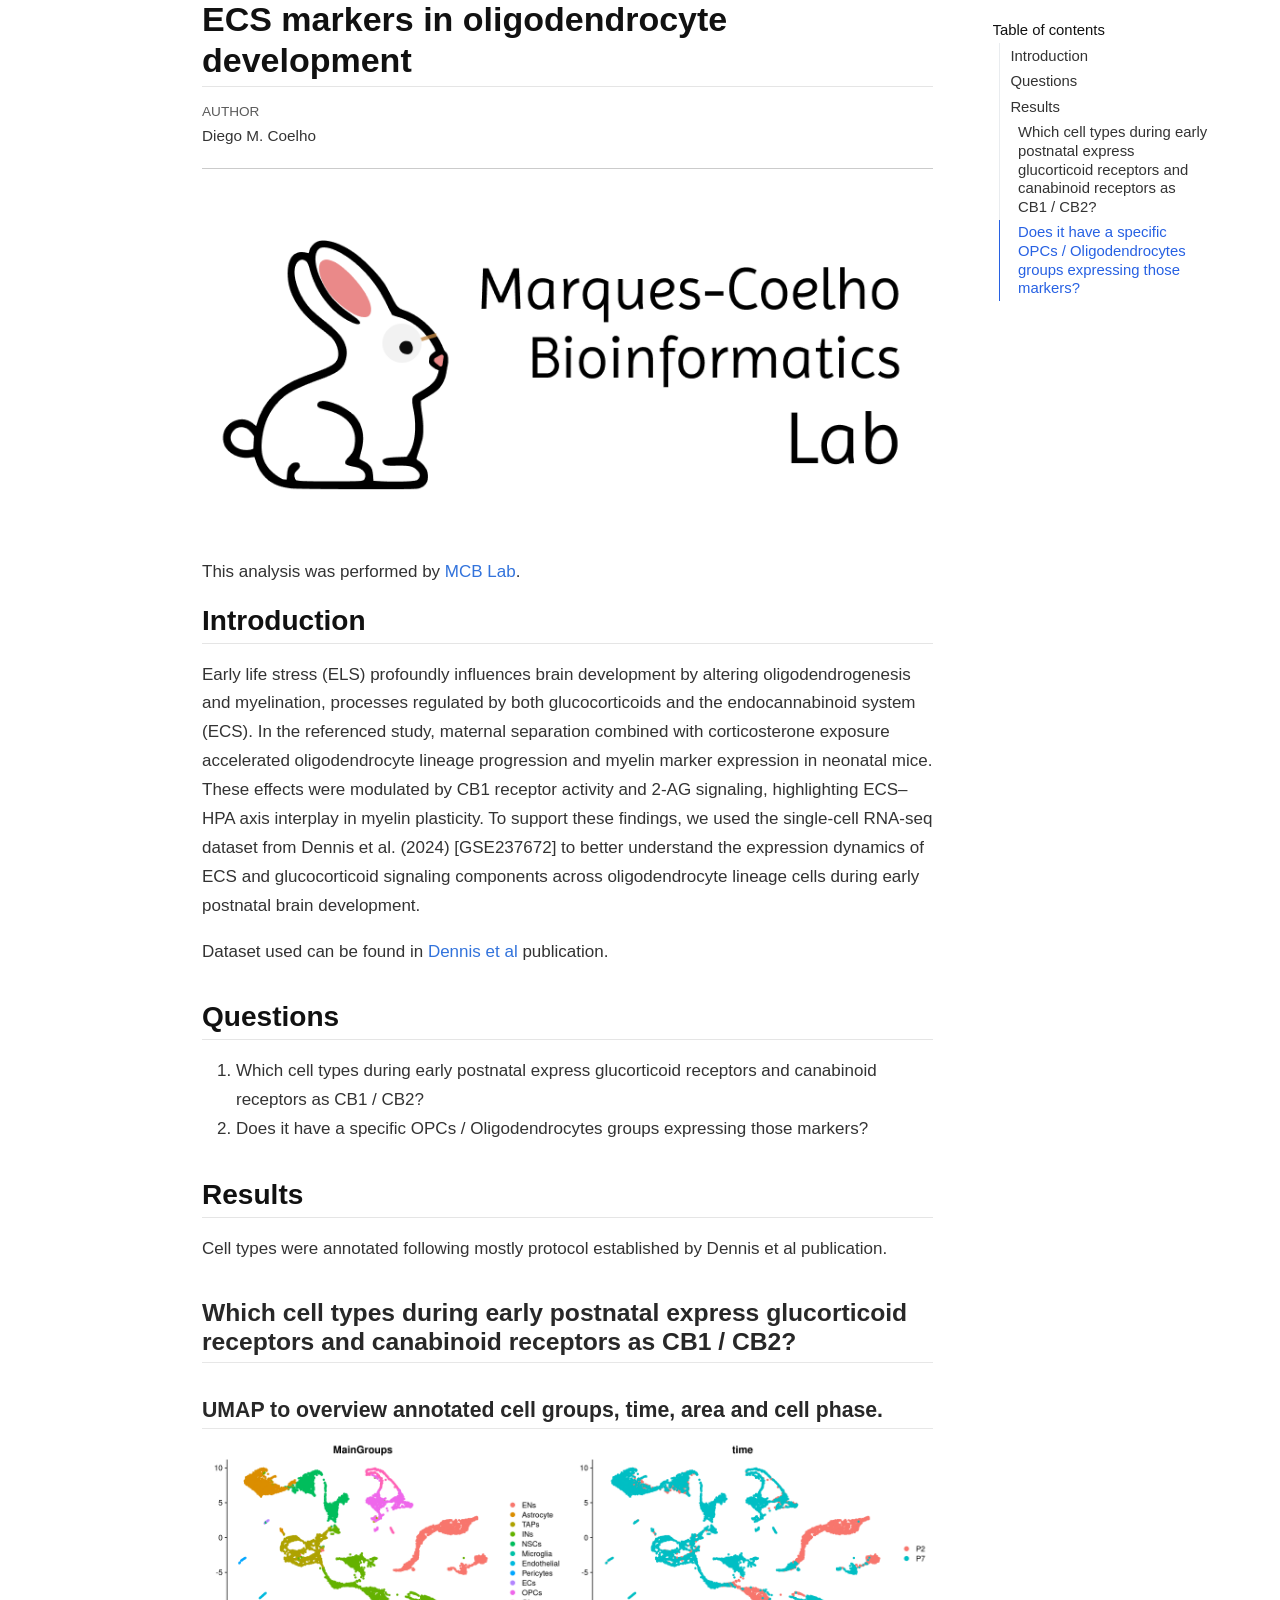
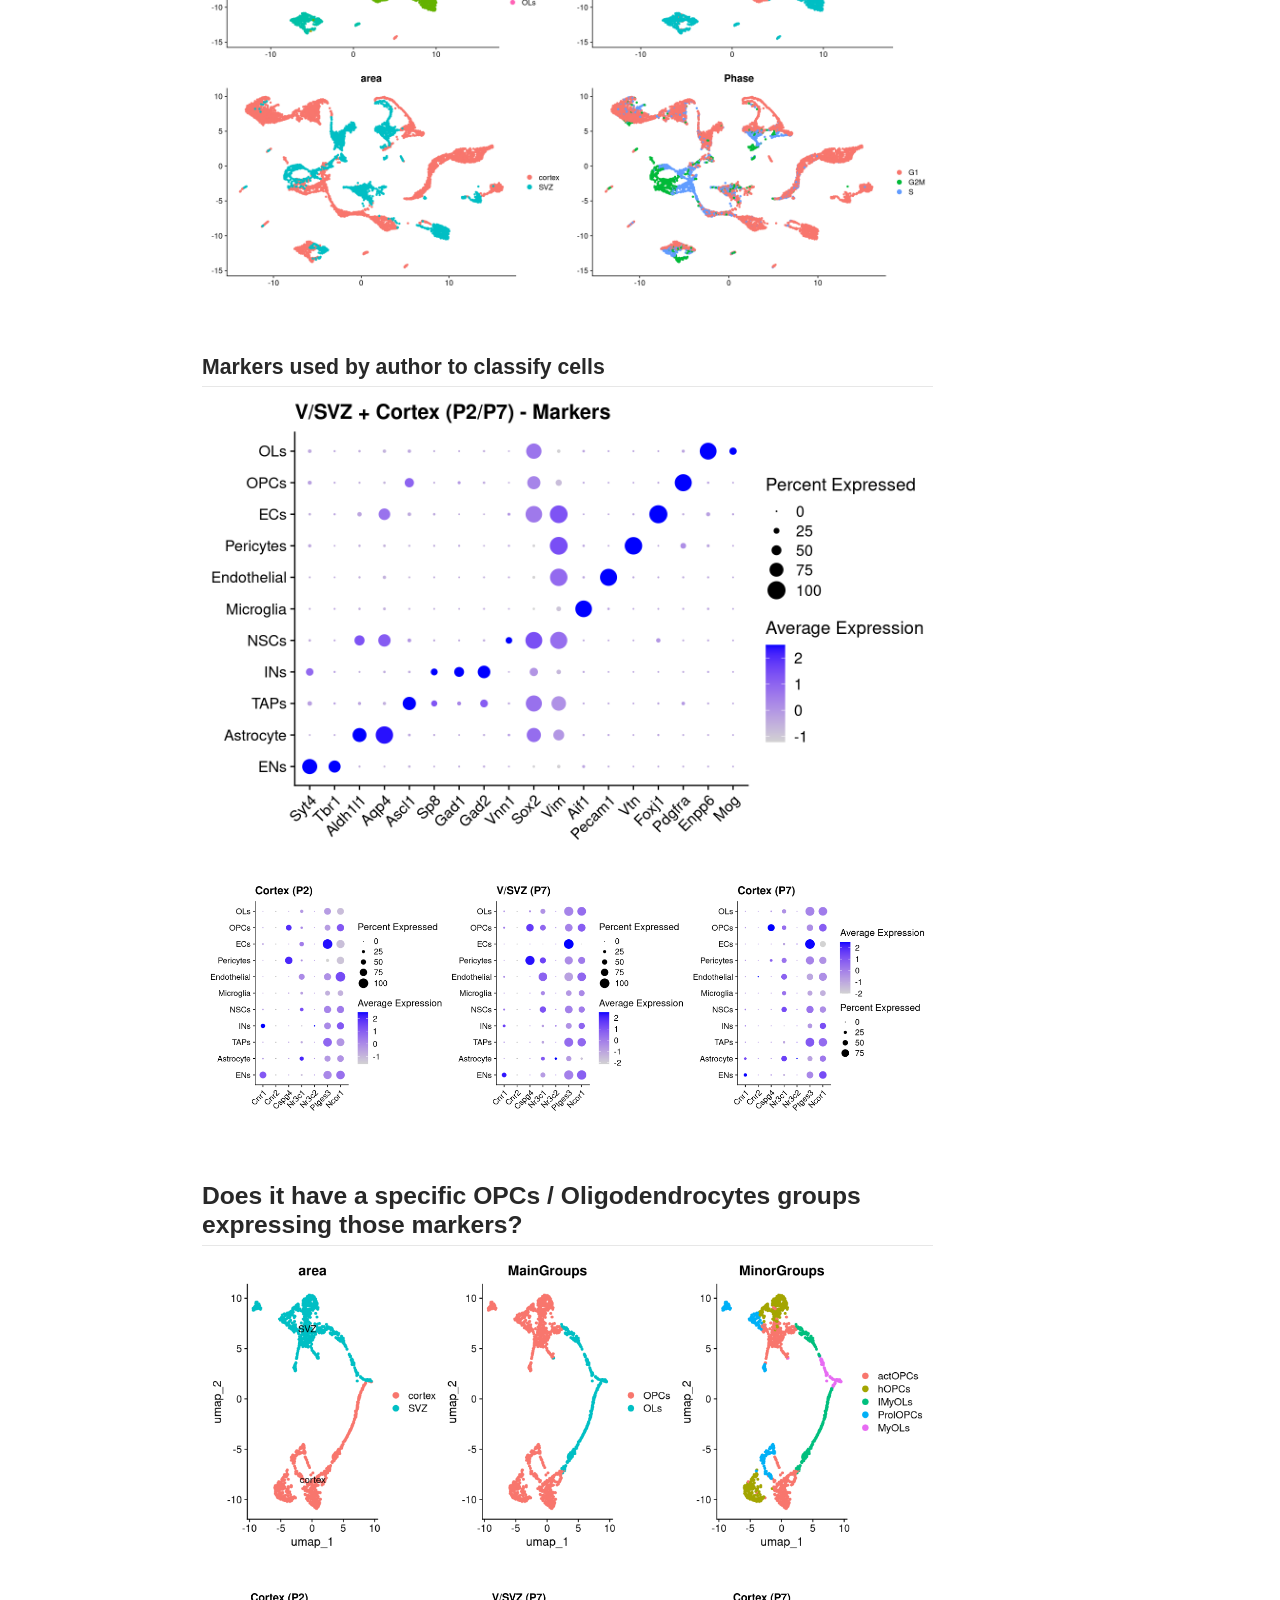
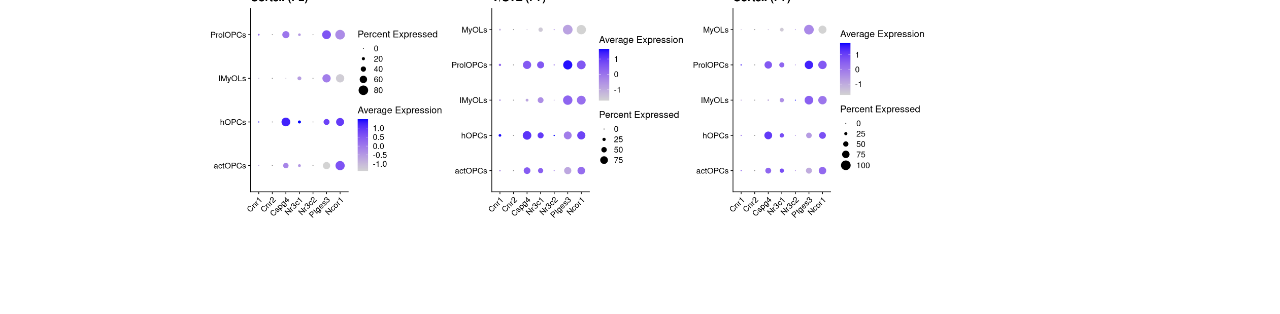
==== report.html @ c23812f8 "feat: add report to html and website" ====
<!DOCTYPE html>
<html xmlns="http://www.w3.org/1999/xhtml" lang="en" xml:lang="en"><head>

<meta charset="utf-8">
<meta name="generator" content="quarto-1.4.550">

<meta name="viewport" content="width=device-width, initial-scale=1.0, user-scalable=yes">

<meta name="author" content="Diego M. Coelho">

<title>ECS markers in oligodendrocyte development</title>
<style>
code{white-space: pre-wrap;}
span.smallcaps{font-variant: small-caps;}
div.columns{display: flex; gap: min(4vw, 1.5em);}
div.column{flex: auto; overflow-x: auto;}
div.hanging-indent{margin-left: 1.5em; text-indent: -1.5em;}
ul.task-list{list-style: none;}
ul.task-list li input[type="checkbox"] {
width: 0.8em;
margin: 0 0.8em 0.2em -1em;  vertical-align: middle;
}
</style>


<script>/*!
 * clipboard.js v2.0.11
 * https://clipboardjs.com/
 *
 * Licensed MIT © Zeno Rocha
 */
!function(t,e){"object"==typeof exports&&"object"==typeof module?module.exports=e():"function"==typeof define&&define.amd?define([],e):"object"==typeof exports?exports.ClipboardJS=e():t.ClipboardJS=e()}(this,function(){return n={686:function(t,e,n){"use strict";n.d(e,{default:function(){return b}});var e=n(279),i=n.n(e),e=n(370),u=n.n(e),e=n(817),r=n.n(e);function c(t){try{return document.execCommand(t)}catch(t){return}}var a=function(t){t=r()(t);return c("cut"),t};function o(t,e){var n,o,t=(n=t,o="rtl"===document.documentElement.getAttribute("dir"),(t=document.createElement("textarea")).style.fontSize="12pt",t.style.border="0",t.style.padding="0",t.style.margin="0",t.style.position="absolute",t.style[o?"right":"left"]="-9999px",o=window.pageYOffset||document.documentElement.scrollTop,t.style.top="".concat(o,"px"),t.setAttribute("readonly",""),t.value=n,t);return e.container.appendChild(t),e=r()(t),c("copy"),t.remove(),e}var f=function(t){var e=1<arguments.length&&void 0!==arguments[1]?arguments[1]:{container:document.body},n="";return"string"==typeof t?n=o(t,e):t instanceof HTMLInputElement&&!["text","search","url","tel","password"].includes(null==t?void 0:t.type)?n=o(t.value,e):(n=r()(t),c("copy")),n};function l(t){return(l="function"==typeof Symbol&&"symbol"==typeof Symbol.iterator?function(t){return typeof t}:function(t){return t&&"function"==typeof Symbol&&t.constructor===Symbol&&t!==Symbol.prototype?"symbol":typeof t})(t)}var s=function(){var t=0<arguments.length&&void 0!==arguments[0]?arguments[0]:{},e=t.action,n=void 0===e?"copy":e,o=t.container,e=t.target,t=t.text;if("copy"!==n&&"cut"!==n)throw new Error('Invalid "action" value, use either "copy" or "cut"');if(void 0!==e){if(!e||"object"!==l(e)||1!==e.nodeType)throw new Error('Invalid "target" value, use a valid Element');if("copy"===n&&e.hasAttribute("disabled"))throw new Error('Invalid "target" attribute. Please use "readonly" instead of "disabled" attribute');if("cut"===n&&(e.hasAttribute("readonly")||e.hasAttribute("disabled")))throw new Error('Invalid "target" attribute. You can\'t cut text from elements with "readonly" or "disabled" attributes')}return t?f(t,{container:o}):e?"cut"===n?a(e):f(e,{container:o}):void 0};function p(t){return(p="function"==typeof Symbol&&"symbol"==typeof Symbol.iterator?function(t){return typeof t}:function(t){return t&&"function"==typeof Symbol&&t.constructor===Symbol&&t!==Symbol.prototype?"symbol":typeof t})(t)}function d(t,e){for(var n=0;n<e.length;n++){var o=e[n];o.enumerable=o.enumerable||!1,o.configurable=!0,"value"in o&&(o.writable=!0),Object.defineProperty(t,o.key,o)}}function y(t,e){return(y=Object.setPrototypeOf||function(t,e){return t.__proto__=e,t})(t,e)}function h(n){var o=function(){if("undefined"==typeof Reflect||!Reflect.construct)return!1;if(Reflect.construct.sham)return!1;if("function"==typeof Proxy)return!0;try{return Date.prototype.toString.call(Reflect.construct(Date,[],function(){})),!0}catch(t){return!1}}();return function(){var t,e=v(n);return t=o?(t=v(this).constructor,Reflect.construct(e,arguments,t)):e.apply(this,arguments),e=this,!(t=t)||"object"!==p(t)&&"function"!=typeof t?function(t){if(void 0!==t)return t;throw new ReferenceError("this hasn't been initialised - super() hasn't been called")}(e):t}}function v(t){return(v=Object.setPrototypeOf?Object.getPrototypeOf:function(t){return t.__proto__||Object.getPrototypeOf(t)})(t)}function m(t,e){t="data-clipboard-".concat(t);if(e.hasAttribute(t))return e.getAttribute(t)}var b=function(){!function(t,e){if("function"!=typeof e&&null!==e)throw new TypeError("Super expression must either be null or a function");t.prototype=Object.create(e&&e.prototype,{constructor:{value:t,writable:!0,configurable:!0}}),e&&y(t,e)}(r,i());var t,e,n,o=h(r);function r(t,e){var n;return function(t){if(!(t instanceof r))throw new TypeError("Cannot call a class as a function")}(this),(n=o.call(this)).resolveOptions(e),n.listenClick(t),n}return t=r,n=[{key:"copy",value:function(t){var e=1<arguments.length&&void 0!==arguments[1]?arguments[1]:{container:document.body};return f(t,e)}},{key:"cut",value:function(t){return a(t)}},{key:"isSupported",value:function(){var t=0<arguments.length&&void 0!==arguments[0]?arguments[0]:["copy","cut"],t="string"==typeof t?[t]:t,e=!!document.queryCommandSupported;return t.forEach(function(t){e=e&&!!document.queryCommandSupported(t)}),e}}],(e=[{key:"resolveOptions",value:function(){var t=0<arguments.length&&void 0!==arguments[0]?arguments[0]:{};this.action="function"==typeof t.action?t.action:this.defaultAction,this.target="function"==typeof t.target?t.target:this.defaultTarget,this.text="function"==typeof t.text?t.text:this.defaultText,this.container="object"===p(t.container)?t.container:document.body}},{key:"listenClick",value:function(t){var e=this;this.listener=u()(t,"click",function(t){return e.onClick(t)})}},{key:"onClick",value:function(t){var e=t.delegateTarget||t.currentTarget,n=this.action(e)||"copy",t=s({action:n,container:this.container,target:this.target(e),text:this.text(e)});this.emit(t?"success":"error",{action:n,text:t,trigger:e,clearSelection:function(){e&&e.focus(),window.getSelection().removeAllRanges()}})}},{key:"defaultAction",value:function(t){return m("action",t)}},{key:"defaultTarget",value:function(t){t=m("target",t);if(t)return document.querySelector(t)}},{key:"defaultText",value:function(t){return m("text",t)}},{key:"destroy",value:function(){this.listener.destroy()}}])&&d(t.prototype,e),n&&d(t,n),r}()},828:function(t){var e;"undefined"==typeof Element||Element.prototype.matches||((e=Element.prototype).matches=e.matchesSelector||e.mozMatchesSelector||e.msMatchesSelector||e.oMatchesSelector||e.webkitMatchesSelector),t.exports=function(t,e){for(;t&&9!==t.nodeType;){if("function"==typeof t.matches&&t.matches(e))return t;t=t.parentNode}}},438:function(t,e,n){var u=n(828);function i(t,e,n,o,r){var i=function(e,n,t,o){return function(t){t.delegateTarget=u(t.target,n),t.delegateTarget&&o.call(e,t)}}.apply(this,arguments);return t.addEventListener(n,i,r),{destroy:function(){t.removeEventListener(n,i,r)}}}t.exports=function(t,e,n,o,r){return"function"==typeof t.addEventListener?i.apply(null,arguments):"function"==typeof n?i.bind(null,document).apply(null,arguments):("string"==typeof t&&(t=document.querySelectorAll(t)),Array.prototype.map.call(t,function(t){return i(t,e,n,o,r)}))}},879:function(t,n){n.node=function(t){return void 0!==t&&t instanceof HTMLElement&&1===t.nodeType},n.nodeList=function(t){var e=Object.prototype.toString.call(t);return void 0!==t&&("[object NodeList]"===e||"[object HTMLCollection]"===e)&&"length"in t&&(0===t.length||n.node(t[0]))},n.string=function(t){return"string"==typeof t||t instanceof String},n.fn=function(t){return"[object Function]"===Object.prototype.toString.call(t)}},370:function(t,e,n){var f=n(879),l=n(438);t.exports=function(t,e,n){if(!t&&!e&&!n)throw new Error("Missing required arguments");if(!f.string(e))throw new TypeError("Second argument must be a String");if(!f.fn(n))throw new TypeError("Third argument must be a Function");if(f.node(t))return c=e,a=n,(u=t).addEventListener(c,a),{destroy:function(){u.removeEventListener(c,a)}};if(f.nodeList(t))return o=t,r=e,i=n,Array.prototype.forEach.call(o,function(t){t.addEventListener(r,i)}),{destroy:function(){Array.prototype.forEach.call(o,function(t){t.removeEventListener(r,i)})}};if(f.string(t))return t=t,e=e,n=n,l(document.body,t,e,n);throw new TypeError("First argument must be a String, HTMLElement, HTMLCollection, or NodeList");var o,r,i,u,c,a}},817:function(t){t.exports=function(t){var e,n="SELECT"===t.nodeName?(t.focus(),t.value):"INPUT"===t.nodeName||"TEXTAREA"===t.nodeName?((e=t.hasAttribute("readonly"))||t.setAttribute("readonly",""),t.select(),t.setSelectionRange(0,t.value.length),e||t.removeAttribute("readonly"),t.value):(t.hasAttribute("contenteditable")&&t.focus(),n=window.getSelection(),(e=document.createRange()).selectNodeContents(t),n.removeAllRanges(),n.addRange(e),n.toString());return n}},279:function(t){function e(){}e.prototype={on:function(t,e,n){var o=this.e||(this.e={});return(o[t]||(o[t]=[])).push({fn:e,ctx:n}),this},once:function(t,e,n){var o=this;function r(){o.off(t,r),e.apply(n,arguments)}return r._=e,this.on(t,r,n)},emit:function(t){for(var e=[].slice.call(arguments,1),n=((this.e||(this.e={}))[t]||[]).slice(),o=0,r=n.length;o<r;o++)n[o].fn.apply(n[o].ctx,e);return this},off:function(t,e){var n=this.e||(this.e={}),o=n[t],r=[];if(o&&e)for(var i=0,u=o.length;i<u;i++)o[i].fn!==e&&o[i].fn._!==e&&r.push(o[i]);return r.length?n[t]=r:delete n[t],this}},t.exports=e,t.exports.TinyEmitter=e}},r={},o.n=function(t){var e=t&&t.__esModule?function(){return t.default}:function(){return t};return o.d(e,{a:e}),e},o.d=function(t,e){for(var n in e)o.o(e,n)&&!o.o(t,n)&&Object.defineProperty(t,n,{enumerable:!0,get:e[n]})},o.o=function(t,e){return Object.prototype.hasOwnProperty.call(t,e)},o(686).default;function o(t){if(r[t])return r[t].exports;var e=r[t]={exports:{}};return n[t](e,e.exports,o),e.exports}var n,r});</script>
<script>const sectionChanged = new CustomEvent("quarto-sectionChanged", {
  detail: {},
  bubbles: true,
  cancelable: false,
  composed: false,
});

const layoutMarginEls = () => {
  // Find any conflicting margin elements and add margins to the
  // top to prevent overlap
  const marginChildren = window.document.querySelectorAll(
    ".column-margin.column-container > *, .margin-caption, .aside"
  );

  let lastBottom = 0;
  for (const marginChild of marginChildren) {
    if (marginChild.offsetParent !== null) {
      // clear the top margin so we recompute it
      marginChild.style.marginTop = null;
      const top = marginChild.getBoundingClientRect().top + window.scrollY;
      if (top < lastBottom) {
        const marginChildStyle = window.getComputedStyle(marginChild);
        const marginBottom = parseFloat(marginChildStyle["marginBottom"]);
        const margin = lastBottom - top + marginBottom;
        marginChild.style.marginTop = `${margin}px`;
      }
      const styles = window.getComputedStyle(marginChild);
      const marginTop = parseFloat(styles["marginTop"]);
      lastBottom = top + marginChild.getBoundingClientRect().height + marginTop;
    }
  }
};

window.document.addEventListener("DOMContentLoaded", function (_event) {
  // Recompute the position of margin elements anytime the body size changes
  if (window.ResizeObserver) {
    const resizeObserver = new window.ResizeObserver(
      throttle(() => {
        layoutMarginEls();
        if (
          window.document.body.getBoundingClientRect().width < 990 &&
          isReaderMode()
        ) {
          quartoToggleReader();
        }
      }, 50)
    );
    resizeObserver.observe(window.document.body);
  }

  const tocEl = window.document.querySelector('nav.toc-active[role="doc-toc"]');
  const sidebarEl = window.document.getElementById("quarto-sidebar");
  const leftTocEl = window.document.getElementById("quarto-sidebar-toc-left");
  const marginSidebarEl = window.document.getElementById(
    "quarto-margin-sidebar"
  );
  // function to determine whether the element has a previous sibling that is active
  const prevSiblingIsActiveLink = (el) => {
    const sibling = el.previousElementSibling;
    if (sibling && sibling.tagName === "A") {
      return sibling.classList.contains("active");
    } else {
      return false;
    }
  };

  // fire slideEnter for bootstrap tab activations (for htmlwidget resize behavior)
  function fireSlideEnter(e) {
    const event = window.document.createEvent("Event");
    event.initEvent("slideenter", true, true);
    window.document.dispatchEvent(event);
  }
  const tabs = window.document.querySelectorAll('a[data-bs-toggle="tab"]');
  tabs.forEach((tab) => {
    tab.addEventListener("shown.bs.tab", fireSlideEnter);
  });

  // fire slideEnter for tabby tab activations (for htmlwidget resize behavior)
  document.addEventListener("tabby", fireSlideEnter, false);

  // Track scrolling and mark TOC links as active
  // get table of contents and sidebar (bail if we don't have at least one)
  const tocLinks = tocEl
    ? [...tocEl.querySelectorAll("a[data-scroll-target]")]
    : [];
  const makeActive = (link) => tocLinks[link].classList.add("active");
  const removeActive = (link) => tocLinks[link].classList.remove("active");
  const removeAllActive = () =>
    [...Array(tocLinks.length).keys()].forEach((link) => removeActive(link));

  // activate the anchor for a section associated with this TOC entry
  tocLinks.forEach((link) => {
    link.addEventListener("click", () => {
      if (link.href.indexOf("#") !== -1) {
        const anchor = link.href.split("#")[1];
        const heading = window.document.querySelector(
          `[data-anchor-id=${anchor}]`
        );
        if (heading) {
          // Add the class
          heading.classList.add("reveal-anchorjs-link");

          // function to show the anchor
          const handleMouseout = () => {
            heading.classList.remove("reveal-anchorjs-link");
            heading.removeEventListener("mouseout", handleMouseout);
          };

          // add a function to clear the anchor when the user mouses out of it
          heading.addEventListener("mouseout", handleMouseout);
        }
      }
    });
  });

  const sections = tocLinks.map((link) => {
    const target = link.getAttribute("data-scroll-target");
    if (target.startsWith("#")) {
      return window.document.getElementById(decodeURI(`${target.slice(1)}`));
    } else {
      return window.document.querySelector(decodeURI(`${target}`));
    }
  });

  const sectionMargin = 200;
  let currentActive = 0;
  // track whether we've initialized state the first time
  let init = false;

  const updateActiveLink = () => {
    // The index from bottom to top (e.g. reversed list)
    let sectionIndex = -1;
    if (
      window.innerHeight + window.pageYOffset >=
      window.document.body.offsetHeight
    ) {
      sectionIndex = 0;
    } else {
      sectionIndex = [...sections].reverse().findIndex((section) => {
        if (section) {
          return window.pageYOffset >= section.offsetTop - sectionMargin;
        } else {
          return false;
        }
      });
    }
    if (sectionIndex > -1) {
      const current = sections.length - sectionIndex - 1;
      if (current !== currentActive) {
        removeAllActive();
        currentActive = current;
        makeActive(current);
        if (init) {
          window.dispatchEvent(sectionChanged);
        }
        init = true;
      }
    }
  };

  const inHiddenRegion = (top, bottom, hiddenRegions) => {
    for (const region of hiddenRegions) {
      if (top <= region.bottom && bottom >= region.top) {
        return true;
      }
    }
    return false;
  };

  const categorySelector = "header.quarto-title-block .quarto-category";
  const activateCategories = (href) => {
    // Find any categories
    // Surround them with a link pointing back to:
    // #category=Authoring
    try {
      const categoryEls = window.document.querySelectorAll(categorySelector);
      for (const categoryEl of categoryEls) {
        const categoryText = categoryEl.textContent;
        if (categoryText) {
          const link = `${href}#category=${encodeURIComponent(categoryText)}`;
          const linkEl = window.document.createElement("a");
          linkEl.setAttribute("href", link);
          for (const child of categoryEl.childNodes) {
            linkEl.append(child);
          }
          categoryEl.appendChild(linkEl);
        }
      }
    } catch {
      // Ignore errors
    }
  };
  function hasTitleCategories() {
    return window.document.querySelector(categorySelector) !== null;
  }

  function offsetRelativeUrl(url) {
    const offset = getMeta("quarto:offset");
    return offset ? offset + url : url;
  }

  function offsetAbsoluteUrl(url) {
    const offset = getMeta("quarto:offset");
    const baseUrl = new URL(offset, window.location);

    const projRelativeUrl = url.replace(baseUrl, "");
    if (projRelativeUrl.startsWith("/")) {
      return projRelativeUrl;
    } else {
      return "/" + projRelativeUrl;
    }
  }

  // read a meta tag value
  function getMeta(metaName) {
    const metas = window.document.getElementsByTagName("meta");
    for (let i = 0; i < metas.length; i++) {
      if (metas[i].getAttribute("name") === metaName) {
        return metas[i].getAttribute("content");
      }
    }
    return "";
  }

  async function findAndActivateCategories() {
    const currentPagePath = offsetAbsoluteUrl(window.location.href);
    const response = await fetch(offsetRelativeUrl("listings.json"));
    if (response.status == 200) {
      return response.json().then(function (listingPaths) {
        const listingHrefs = [];
        for (const listingPath of listingPaths) {
          const pathWithoutLeadingSlash = listingPath.listing.substring(1);
          for (const item of listingPath.items) {
            if (
              item === currentPagePath ||
              item === currentPagePath + "index.html"
            ) {
              // Resolve this path against the offset to be sure
              // we already are using the correct path to the listing
              // (this adjusts the listing urls to be rooted against
              // whatever root the page is actually running against)
              const relative = offsetRelativeUrl(pathWithoutLeadingSlash);
              const baseUrl = window.location;
              const resolvedPath = new URL(relative, baseUrl);
              listingHrefs.push(resolvedPath.pathname);
              break;
            }
          }
        }

        // Look up the tree for a nearby linting and use that if we find one
        const nearestListing = findNearestParentListing(
          offsetAbsoluteUrl(window.location.pathname),
          listingHrefs
        );
        if (nearestListing) {
          activateCategories(nearestListing);
        } else {
          // See if the referrer is a listing page for this item
          const referredRelativePath = offsetAbsoluteUrl(document.referrer);
          const referrerListing = listingHrefs.find((listingHref) => {
            const isListingReferrer =
              listingHref === referredRelativePath ||
              listingHref === referredRelativePath + "index.html";
            return isListingReferrer;
          });

          if (referrerListing) {
            // Try to use the referrer if possible
            activateCategories(referrerListing);
          } else if (listingHrefs.length > 0) {
            // Otherwise, just fall back to the first listing
            activateCategories(listingHrefs[0]);
          }
        }
      });
    }
  }
  if (hasTitleCategories()) {
    findAndActivateCategories();
  }

  const findNearestParentListing = (href, listingHrefs) => {
    if (!href || !listingHrefs) {
      return undefined;
    }
    // Look up the tree for a nearby linting and use that if we find one
    const relativeParts = href.substring(1).split("/");
    while (relativeParts.length > 0) {
      const path = relativeParts.join("/");
      for (const listingHref of listingHrefs) {
        if (listingHref.startsWith(path)) {
          return listingHref;
        }
      }
      relativeParts.pop();
    }

    return undefined;
  };

  const manageSidebarVisiblity = (el, placeholderDescriptor) => {
    let isVisible = true;
    let elRect;

    return (hiddenRegions) => {
      if (el === null) {
        return;
      }

      // Find the last element of the TOC
      const lastChildEl = el.lastElementChild;

      if (lastChildEl) {
        // Converts the sidebar to a menu
        const convertToMenu = () => {
          for (const child of el.children) {
            child.style.opacity = 0;
            child.style.overflow = "hidden";
          }

          nexttick(() => {
            const toggleContainer = window.document.createElement("div");
            toggleContainer.style.width = "100%";
            toggleContainer.classList.add("zindex-over-content");
            toggleContainer.classList.add("quarto-sidebar-toggle");
            toggleContainer.classList.add("headroom-target"); // Marks this to be managed by headeroom
            toggleContainer.id = placeholderDescriptor.id;
            toggleContainer.style.position = "fixed";

            const toggleIcon = window.document.createElement("i");
            toggleIcon.classList.add("quarto-sidebar-toggle-icon");
            toggleIcon.classList.add("bi");
            toggleIcon.classList.add("bi-caret-down-fill");

            const toggleTitle = window.document.createElement("div");
            const titleEl = window.document.body.querySelector(
              placeholderDescriptor.titleSelector
            );
            if (titleEl) {
              toggleTitle.append(
                titleEl.textContent || titleEl.innerText,
                toggleIcon
              );
            }
            toggleTitle.classList.add("zindex-over-content");
            toggleTitle.classList.add("quarto-sidebar-toggle-title");
            toggleContainer.append(toggleTitle);

            const toggleContents = window.document.createElement("div");
            toggleContents.classList = el.classList;
            toggleContents.classList.add("zindex-over-content");
            toggleContents.classList.add("quarto-sidebar-toggle-contents");
            for (const child of el.children) {
              if (child.id === "toc-title") {
                continue;
              }

              const clone = child.cloneNode(true);
              clone.style.opacity = 1;
              clone.style.display = null;
              toggleContents.append(clone);
            }
            toggleContents.style.height = "0px";
            const positionToggle = () => {
              // position the element (top left of parent, same width as parent)
              if (!elRect) {
                elRect = el.getBoundingClientRect();
              }
              toggleContainer.style.left = `${elRect.left}px`;
              toggleContainer.style.top = `${elRect.top}px`;
              toggleContainer.style.width = `${elRect.width}px`;
            };
            positionToggle();

            toggleContainer.append(toggleContents);
            el.parentElement.prepend(toggleContainer);

            // Process clicks
            let tocShowing = false;
            // Allow the caller to control whether this is dismissed
            // when it is clicked (e.g. sidebar navigation supports
            // opening and closing the nav tree, so don't dismiss on click)
            const clickEl = placeholderDescriptor.dismissOnClick
              ? toggleContainer
              : toggleTitle;

            const closeToggle = () => {
              if (tocShowing) {
                toggleContainer.classList.remove("expanded");
                toggleContents.style.height = "0px";
                tocShowing = false;
              }
            };

            // Get rid of any expanded toggle if the user scrolls
            window.document.addEventListener(
              "scroll",
              throttle(() => {
                closeToggle();
              }, 50)
            );

            // Handle positioning of the toggle
            window.addEventListener(
              "resize",
              throttle(() => {
                elRect = undefined;
                positionToggle();
              }, 50)
            );

            window.addEventListener("quarto-hrChanged", () => {
              elRect = undefined;
            });

            // Process the click
            clickEl.onclick = () => {
              if (!tocShowing) {
                toggleContainer.classList.add("expanded");
                toggleContents.style.height = null;
                tocShowing = true;
              } else {
                closeToggle();
              }
            };
          });
        };

        // Converts a sidebar from a menu back to a sidebar
        const convertToSidebar = () => {
          for (const child of el.children) {
            child.style.opacity = 1;
            child.style.overflow = null;
          }

          const placeholderEl = window.document.getElementById(
            placeholderDescriptor.id
          );
          if (placeholderEl) {
            placeholderEl.remove();
          }

          el.classList.remove("rollup");
        };

        if (isReaderMode()) {
          convertToMenu();
          isVisible = false;
        } else {
          // Find the top and bottom o the element that is being managed
          const elTop = el.offsetTop;
          const elBottom =
            elTop + lastChildEl.offsetTop + lastChildEl.offsetHeight;

          if (!isVisible) {
            // If the element is current not visible reveal if there are
            // no conflicts with overlay regions
            if (!inHiddenRegion(elTop, elBottom, hiddenRegions)) {
              convertToSidebar();
              isVisible = true;
            }
          } else {
            // If the element is visible, hide it if it conflicts with overlay regions
            // and insert a placeholder toggle (or if we're in reader mode)
            if (inHiddenRegion(elTop, elBottom, hiddenRegions)) {
              convertToMenu();
              isVisible = false;
            }
          }
        }
      }
    };
  };

  const tabEls = document.querySelectorAll('a[data-bs-toggle="tab"]');
  for (const tabEl of tabEls) {
    const id = tabEl.getAttribute("data-bs-target");
    if (id) {
      const columnEl = document.querySelector(
        `${id} .column-margin, .tabset-margin-content`
      );
      if (columnEl)
        tabEl.addEventListener("shown.bs.tab", function (event) {
          const el = event.srcElement;
          if (el) {
            const visibleCls = `${el.id}-margin-content`;
            // walk up until we find a parent tabset
            let panelTabsetEl = el.parentElement;
            while (panelTabsetEl) {
              if (panelTabsetEl.classList.contains("panel-tabset")) {
                break;
              }
              panelTabsetEl = panelTabsetEl.parentElement;
            }

            if (panelTabsetEl) {
              const prevSib = panelTabsetEl.previousElementSibling;
              if (
                prevSib &&
                prevSib.classList.contains("tabset-margin-container")
              ) {
                const childNodes = prevSib.querySelectorAll(
                  ".tabset-margin-content"
                );
                for (const childEl of childNodes) {
                  if (childEl.classList.contains(visibleCls)) {
                    childEl.classList.remove("collapse");
                  } else {
                    childEl.classList.add("collapse");
                  }
                }
              }
            }
          }

          layoutMarginEls();
        });
    }
  }

  // Manage the visibility of the toc and the sidebar
  const marginScrollVisibility = manageSidebarVisiblity(marginSidebarEl, {
    id: "quarto-toc-toggle",
    titleSelector: "#toc-title",
    dismissOnClick: true,
  });
  const sidebarScrollVisiblity = manageSidebarVisiblity(sidebarEl, {
    id: "quarto-sidebarnav-toggle",
    titleSelector: ".title",
    dismissOnClick: false,
  });
  let tocLeftScrollVisibility;
  if (leftTocEl) {
    tocLeftScrollVisibility = manageSidebarVisiblity(leftTocEl, {
      id: "quarto-lefttoc-toggle",
      titleSelector: "#toc-title",
      dismissOnClick: true,
    });
  }

  // Find the first element that uses formatting in special columns
  const conflictingEls = window.document.body.querySelectorAll(
    '[class^="column-"], [class*=" column-"], aside, [class*="margin-caption"], [class*=" margin-caption"], [class*="margin-ref"], [class*=" margin-ref"]'
  );

  // Filter all the possibly conflicting elements into ones
  // the do conflict on the left or ride side
  const arrConflictingEls = Array.from(conflictingEls);
  const leftSideConflictEls = arrConflictingEls.filter((el) => {
    if (el.tagName === "ASIDE") {
      return false;
    }
    return Array.from(el.classList).find((className) => {
      return (
        className !== "column-body" &&
        className.startsWith("column-") &&
        !className.endsWith("right") &&
        !className.endsWith("container") &&
        className !== "column-margin"
      );
    });
  });
  const rightSideConflictEls = arrConflictingEls.filter((el) => {
    if (el.tagName === "ASIDE") {
      return true;
    }

    const hasMarginCaption = Array.from(el.classList).find((className) => {
      return className == "margin-caption";
    });
    if (hasMarginCaption) {
      return true;
    }

    return Array.from(el.classList).find((className) => {
      return (
        className !== "column-body" &&
        !className.endsWith("container") &&
        className.startsWith("column-") &&
        !className.endsWith("left")
      );
    });
  });

  const kOverlapPaddingSize = 10;
  function toRegions(els) {
    return els.map((el) => {
      const boundRect = el.getBoundingClientRect();
      const top =
        boundRect.top +
        document.documentElement.scrollTop -
        kOverlapPaddingSize;
      return {
        top,
        bottom: top + el.scrollHeight + 2 * kOverlapPaddingSize,
      };
    });
  }

  let hasObserved = false;
  const visibleItemObserver = (els) => {
    let visibleElements = [...els];
    const intersectionObserver = new IntersectionObserver(
      (entries, _observer) => {
        entries.forEach((entry) => {
          if (entry.isIntersecting) {
            if (visibleElements.indexOf(entry.target) === -1) {
              visibleElements.push(entry.target);
            }
          } else {
            visibleElements = visibleElements.filter((visibleEntry) => {
              return visibleEntry !== entry;
            });
          }
        });

        if (!hasObserved) {
          hideOverlappedSidebars();
        }
        hasObserved = true;
      },
      {}
    );
    els.forEach((el) => {
      intersectionObserver.observe(el);
    });

    return {
      getVisibleEntries: () => {
        return visibleElements;
      },
    };
  };

  const rightElementObserver = visibleItemObserver(rightSideConflictEls);
  const leftElementObserver = visibleItemObserver(leftSideConflictEls);

  const hideOverlappedSidebars = () => {
    marginScrollVisibility(toRegions(rightElementObserver.getVisibleEntries()));
    sidebarScrollVisiblity(toRegions(leftElementObserver.getVisibleEntries()));
    if (tocLeftScrollVisibility) {
      tocLeftScrollVisibility(
        toRegions(leftElementObserver.getVisibleEntries())
      );
    }
  };

  window.quartoToggleReader = () => {
    // Applies a slow class (or removes it)
    // to update the transition speed
    const slowTransition = (slow) => {
      const manageTransition = (id, slow) => {
        const el = document.getElementById(id);
        if (el) {
          if (slow) {
            el.classList.add("slow");
          } else {
            el.classList.remove("slow");
          }
        }
      };

      manageTransition("TOC", slow);
      manageTransition("quarto-sidebar", slow);
    };
    const readerMode = !isReaderMode();
    setReaderModeValue(readerMode);

    // If we're entering reader mode, slow the transition
    if (readerMode) {
      slowTransition(readerMode);
    }
    highlightReaderToggle(readerMode);
    hideOverlappedSidebars();

    // If we're exiting reader mode, restore the non-slow transition
    if (!readerMode) {
      slowTransition(!readerMode);
    }
  };

  const highlightReaderToggle = (readerMode) => {
    const els = document.querySelectorAll(".quarto-reader-toggle");
    if (els) {
      els.forEach((el) => {
        if (readerMode) {
          el.classList.add("reader");
        } else {
          el.classList.remove("reader");
        }
      });
    }
  };

  const setReaderModeValue = (val) => {
    if (window.location.protocol !== "file:") {
      window.localStorage.setItem("quarto-reader-mode", val);
    } else {
      localReaderMode = val;
    }
  };

  const isReaderMode = () => {
    if (window.location.protocol !== "file:") {
      return window.localStorage.getItem("quarto-reader-mode") === "true";
    } else {
      return localReaderMode;
    }
  };
  let localReaderMode = null;

  const tocOpenDepthStr = tocEl?.getAttribute("data-toc-expanded");
  const tocOpenDepth = tocOpenDepthStr ? Number(tocOpenDepthStr) : 1;

  // Walk the TOC and collapse/expand nodes
  // Nodes are expanded if:
  // - they are top level
  // - they have children that are 'active' links
  // - they are directly below an link that is 'active'
  const walk = (el, depth) => {
    // Tick depth when we enter a UL
    if (el.tagName === "UL") {
      depth = depth + 1;
    }

    // It this is active link
    let isActiveNode = false;
    if (el.tagName === "A" && el.classList.contains("active")) {
      isActiveNode = true;
    }

    // See if there is an active child to this element
    let hasActiveChild = false;
    for (child of el.children) {
      hasActiveChild = walk(child, depth) || hasActiveChild;
    }

    // Process the collapse state if this is an UL
    if (el.tagName === "UL") {
      if (tocOpenDepth === -1 && depth > 1) {
        el.classList.add("collapse");
      } else if (
        depth <= tocOpenDepth ||
        hasActiveChild ||
        prevSiblingIsActiveLink(el)
      ) {
        el.classList.remove("collapse");
      } else {
        el.classList.add("collapse");
      }

      // untick depth when we leave a UL
      depth = depth - 1;
    }
    return hasActiveChild || isActiveNode;
  };

  // walk the TOC and expand / collapse any items that should be shown

  if (tocEl) {
    walk(tocEl, 0);
    updateActiveLink();
  }

  // Throttle the scroll event and walk peridiocally
  window.document.addEventListener(
    "scroll",
    throttle(() => {
      if (tocEl) {
        updateActiveLink();
        walk(tocEl, 0);
      }
      if (!isReaderMode()) {
        hideOverlappedSidebars();
      }
    }, 5)
  );
  window.addEventListener(
    "resize",
    throttle(() => {
      if (!isReaderMode()) {
        hideOverlappedSidebars();
      }
    }, 10)
  );
  hideOverlappedSidebars();
  highlightReaderToggle(isReaderMode());
});

// grouped tabsets
window.addEventListener("pageshow", (_event) => {
  function getTabSettings() {
    const data = localStorage.getItem("quarto-persistent-tabsets-data");
    if (!data) {
      localStorage.setItem("quarto-persistent-tabsets-data", "{}");
      return {};
    }
    if (data) {
      return JSON.parse(data);
    }
  }

  function setTabSettings(data) {
    localStorage.setItem(
      "quarto-persistent-tabsets-data",
      JSON.stringify(data)
    );
  }

  function setTabState(groupName, groupValue) {
    const data = getTabSettings();
    data[groupName] = groupValue;
    setTabSettings(data);
  }

  function toggleTab(tab, active) {
    const tabPanelId = tab.getAttribute("aria-controls");
    const tabPanel = document.getElementById(tabPanelId);
    if (active) {
      tab.classList.add("active");
      tabPanel.classList.add("active");
    } else {
      tab.classList.remove("active");
      tabPanel.classList.remove("active");
    }
  }

  function toggleAll(selectedGroup, selectorsToSync) {
    for (const [thisGroup, tabs] of Object.entries(selectorsToSync)) {
      const active = selectedGroup === thisGroup;
      for (const tab of tabs) {
        toggleTab(tab, active);
      }
    }
  }

  function findSelectorsToSyncByLanguage() {
    const result = {};
    const tabs = Array.from(
      document.querySelectorAll(`div[data-group] a[id^='tabset-']`)
    );
    for (const item of tabs) {
      const div = item.parentElement.parentElement.parentElement;
      const group = div.getAttribute("data-group");
      if (!result[group]) {
        result[group] = {};
      }
      const selectorsToSync = result[group];
      const value = item.innerHTML;
      if (!selectorsToSync[value]) {
        selectorsToSync[value] = [];
      }
      selectorsToSync[value].push(item);
    }
    return result;
  }

  function setupSelectorSync() {
    const selectorsToSync = findSelectorsToSyncByLanguage();
    Object.entries(selectorsToSync).forEach(([group, tabSetsByValue]) => {
      Object.entries(tabSetsByValue).forEach(([value, items]) => {
        items.forEach((item) => {
          item.addEventListener("click", (_event) => {
            setTabState(group, value);
            toggleAll(value, selectorsToSync[group]);
          });
        });
      });
    });
    return selectorsToSync;
  }

  const selectorsToSync = setupSelectorSync();
  for (const [group, selectedName] of Object.entries(getTabSettings())) {
    const selectors = selectorsToSync[group];
    // it's possible that stale state gives us empty selections, so we explicitly check here.
    if (selectors) {
      toggleAll(selectedName, selectors);
    }
  }
});

function throttle(func, wait) {
  let waiting = false;
  return function () {
    if (!waiting) {
      func.apply(this, arguments);
      waiting = true;
      setTimeout(function () {
        waiting = false;
      }, wait);
    }
  };
}

function nexttick(func) {
  return setTimeout(func, 0);
}
</script>
<script>/**
 * @popperjs/core v2.11.7 - MIT License
 */

!function(e,t){"object"==typeof exports&&"undefined"!=typeof module?t(exports):"function"==typeof define&&define.amd?define(["exports"],t):t((e="undefined"!=typeof globalThis?globalThis:e||self).Popper={})}(this,(function(e){"use strict";function t(e){if(null==e)return window;if("[object Window]"!==e.toString()){var t=e.ownerDocument;return t&&t.defaultView||window}return e}function n(e){return e instanceof t(e).Element||e instanceof Element}function r(e){return e instanceof t(e).HTMLElement||e instanceof HTMLElement}function o(e){return"undefined"!=typeof ShadowRoot&&(e instanceof t(e).ShadowRoot||e instanceof ShadowRoot)}var i=Math.max,a=Math.min,s=Math.round;function f(){var e=navigator.userAgentData;return null!=e&&e.brands&&Array.isArray(e.brands)?e.brands.map((function(e){return e.brand+"/"+e.version})).join(" "):navigator.userAgent}function c(){return!/^((?!chrome|android).)*safari/i.test(f())}function p(e,o,i){void 0===o&&(o=!1),void 0===i&&(i=!1);var a=e.getBoundingClientRect(),f=1,p=1;o&&r(e)&&(f=e.offsetWidth>0&&s(a.width)/e.offsetWidth||1,p=e.offsetHeight>0&&s(a.height)/e.offsetHeight||1);var u=(n(e)?t(e):window).visualViewport,l=!c()&&i,d=(a.left+(l&&u?u.offsetLeft:0))/f,h=(a.top+(l&&u?u.offsetTop:0))/p,m=a.width/f,v=a.height/p;return{width:m,height:v,top:h,right:d+m,bottom:h+v,left:d,x:d,y:h}}function u(e){var n=t(e);return{scrollLeft:n.pageXOffset,scrollTop:n.pageYOffset}}function l(e){return e?(e.nodeName||"").toLowerCase():null}function d(e){return((n(e)?e.ownerDocument:e.document)||window.document).documentElement}function h(e){return p(d(e)).left+u(e).scrollLeft}function m(e){return t(e).getComputedStyle(e)}function v(e){var t=m(e),n=t.overflow,r=t.overflowX,o=t.overflowY;return/auto|scroll|overlay|hidden/.test(n+o+r)}function y(e,n,o){void 0===o&&(o=!1);var i,a,f=r(n),c=r(n)&&function(e){var t=e.getBoundingClientRect(),n=s(t.width)/e.offsetWidth||1,r=s(t.height)/e.offsetHeight||1;return 1!==n||1!==r}(n),m=d(n),y=p(e,c,o),g={scrollLeft:0,scrollTop:0},b={x:0,y:0};return(f||!f&&!o)&&(("body"!==l(n)||v(m))&&(g=(i=n)!==t(i)&&r(i)?{scrollLeft:(a=i).scrollLeft,scrollTop:a.scrollTop}:u(i)),r(n)?((b=p(n,!0)).x+=n.clientLeft,b.y+=n.clientTop):m&&(b.x=h(m))),{x:y.left+g.scrollLeft-b.x,y:y.top+g.scrollTop-b.y,width:y.width,height:y.height}}function g(e){var t=p(e),n=e.offsetWidth,r=e.offsetHeight;return Math.abs(t.width-n)<=1&&(n=t.width),Math.abs(t.height-r)<=1&&(r=t.height),{x:e.offsetLeft,y:e.offsetTop,width:n,height:r}}function b(e){return"html"===l(e)?e:e.assignedSlot||e.parentNode||(o(e)?e.host:null)||d(e)}function x(e){return["html","body","#document"].indexOf(l(e))>=0?e.ownerDocument.body:r(e)&&v(e)?e:x(b(e))}function w(e,n){var r;void 0===n&&(n=[]);var o=x(e),i=o===(null==(r=e.ownerDocument)?void 0:r.body),a=t(o),s=i?[a].concat(a.visualViewport||[],v(o)?o:[]):o,f=n.concat(s);return i?f:f.concat(w(b(s)))}function O(e){return["table","td","th"].indexOf(l(e))>=0}function j(e){return r(e)&&"fixed"!==m(e).position?e.offsetParent:null}function E(e){for(var n=t(e),i=j(e);i&&O(i)&&"static"===m(i).position;)i=j(i);return i&&("html"===l(i)||"body"===l(i)&&"static"===m(i).position)?n:i||function(e){var t=/firefox/i.test(f());if(/Trident/i.test(f())&&r(e)&&"fixed"===m(e).position)return null;var n=b(e);for(o(n)&&(n=n.host);r(n)&&["html","body"].indexOf(l(n))<0;){var i=m(n);if("none"!==i.transform||"none"!==i.perspective||"paint"===i.contain||-1!==["transform","perspective"].indexOf(i.willChange)||t&&"filter"===i.willChange||t&&i.filter&&"none"!==i.filter)return n;n=n.parentNode}return null}(e)||n}var D="top",A="bottom",L="right",P="left",M="auto",k=[D,A,L,P],W="start",B="end",H="viewport",T="popper",R=k.reduce((function(e,t){return e.concat([t+"-"+W,t+"-"+B])}),[]),S=[].concat(k,[M]).reduce((function(e,t){return e.concat([t,t+"-"+W,t+"-"+B])}),[]),V=["beforeRead","read","afterRead","beforeMain","main","afterMain","beforeWrite","write","afterWrite"];function q(e){var t=new Map,n=new Set,r=[];function o(e){n.add(e.name),[].concat(e.requires||[],e.requiresIfExists||[]).forEach((function(e){if(!n.has(e)){var r=t.get(e);r&&o(r)}})),r.push(e)}return e.forEach((function(e){t.set(e.name,e)})),e.forEach((function(e){n.has(e.name)||o(e)})),r}function C(e){return e.split("-")[0]}function N(e,t){var n=t.getRootNode&&t.getRootNode();if(e.contains(t))return!0;if(n&&o(n)){var r=t;do{if(r&&e.isSameNode(r))return!0;r=r.parentNode||r.host}while(r)}return!1}function I(e){return Object.assign({},e,{left:e.x,top:e.y,right:e.x+e.width,bottom:e.y+e.height})}function _(e,r,o){return r===H?I(function(e,n){var r=t(e),o=d(e),i=r.visualViewport,a=o.clientWidth,s=o.clientHeight,f=0,p=0;if(i){a=i.width,s=i.height;var u=c();(u||!u&&"fixed"===n)&&(f=i.offsetLeft,p=i.offsetTop)}return{width:a,height:s,x:f+h(e),y:p}}(e,o)):n(r)?function(e,t){var n=p(e,!1,"fixed"===t);return n.top=n.top+e.clientTop,n.left=n.left+e.clientLeft,n.bottom=n.top+e.clientHeight,n.right=n.left+e.clientWidth,n.width=e.clientWidth,n.height=e.clientHeight,n.x=n.left,n.y=n.top,n}(r,o):I(function(e){var t,n=d(e),r=u(e),o=null==(t=e.ownerDocument)?void 0:t.body,a=i(n.scrollWidth,n.clientWidth,o?o.scrollWidth:0,o?o.clientWidth:0),s=i(n.scrollHeight,n.clientHeight,o?o.scrollHeight:0,o?o.clientHeight:0),f=-r.scrollLeft+h(e),c=-r.scrollTop;return"rtl"===m(o||n).direction&&(f+=i(n.clientWidth,o?o.clientWidth:0)-a),{width:a,height:s,x:f,y:c}}(d(e)))}function F(e,t,o,s){var f="clippingParents"===t?function(e){var t=w(b(e)),o=["absolute","fixed"].indexOf(m(e).position)>=0&&r(e)?E(e):e;return n(o)?t.filter((function(e){return n(e)&&N(e,o)&&"body"!==l(e)})):[]}(e):[].concat(t),c=[].concat(f,[o]),p=c[0],u=c.reduce((function(t,n){var r=_(e,n,s);return t.top=i(r.top,t.top),t.right=a(r.right,t.right),t.bottom=a(r.bottom,t.bottom),t.left=i(r.left,t.left),t}),_(e,p,s));return u.width=u.right-u.left,u.height=u.bottom-u.top,u.x=u.left,u.y=u.top,u}function U(e){return e.split("-")[1]}function z(e){return["top","bottom"].indexOf(e)>=0?"x":"y"}function X(e){var t,n=e.reference,r=e.element,o=e.placement,i=o?C(o):null,a=o?U(o):null,s=n.x+n.width/2-r.width/2,f=n.y+n.height/2-r.height/2;switch(i){case D:t={x:s,y:n.y-r.height};break;case A:t={x:s,y:n.y+n.height};break;case L:t={x:n.x+n.width,y:f};break;case P:t={x:n.x-r.width,y:f};break;default:t={x:n.x,y:n.y}}var c=i?z(i):null;if(null!=c){var p="y"===c?"height":"width";switch(a){case W:t[c]=t[c]-(n[p]/2-r[p]/2);break;case B:t[c]=t[c]+(n[p]/2-r[p]/2)}}return t}function Y(e){return Object.assign({},{top:0,right:0,bottom:0,left:0},e)}function G(e,t){return t.reduce((function(t,n){return t[n]=e,t}),{})}function J(e,t){void 0===t&&(t={});var r=t,o=r.placement,i=void 0===o?e.placement:o,a=r.strategy,s=void 0===a?e.strategy:a,f=r.boundary,c=void 0===f?"clippingParents":f,u=r.rootBoundary,l=void 0===u?H:u,h=r.elementContext,m=void 0===h?T:h,v=r.altBoundary,y=void 0!==v&&v,g=r.padding,b=void 0===g?0:g,x=Y("number"!=typeof b?b:G(b,k)),w=m===T?"reference":T,O=e.rects.popper,j=e.elements[y?w:m],E=F(n(j)?j:j.contextElement||d(e.elements.popper),c,l,s),P=p(e.elements.reference),M=X({reference:P,element:O,strategy:"absolute",placement:i}),W=I(Object.assign({},O,M)),B=m===T?W:P,R={top:E.top-B.top+x.top,bottom:B.bottom-E.bottom+x.bottom,left:E.left-B.left+x.left,right:B.right-E.right+x.right},S=e.modifiersData.offset;if(m===T&&S){var V=S[i];Object.keys(R).forEach((function(e){var t=[L,A].indexOf(e)>=0?1:-1,n=[D,A].indexOf(e)>=0?"y":"x";R[e]+=V[n]*t}))}return R}var K={placement:"bottom",modifiers:[],strategy:"absolute"};function Q(){for(var e=arguments.length,t=new Array(e),n=0;n<e;n++)t[n]=arguments[n];return!t.some((function(e){return!(e&&"function"==typeof e.getBoundingClientRect)}))}function Z(e){void 0===e&&(e={});var t=e,r=t.defaultModifiers,o=void 0===r?[]:r,i=t.defaultOptions,a=void 0===i?K:i;return function(e,t,r){void 0===r&&(r=a);var i,s,f={placement:"bottom",orderedModifiers:[],options:Object.assign({},K,a),modifiersData:{},elements:{reference:e,popper:t},attributes:{},styles:{}},c=[],p=!1,u={state:f,setOptions:function(r){var i="function"==typeof r?r(f.options):r;l(),f.options=Object.assign({},a,f.options,i),f.scrollParents={reference:n(e)?w(e):e.contextElement?w(e.contextElement):[],popper:w(t)};var s,p,d=function(e){var t=q(e);return V.reduce((function(e,n){return e.concat(t.filter((function(e){return e.phase===n})))}),[])}((s=[].concat(o,f.options.modifiers),p=s.reduce((function(e,t){var n=e[t.name];return e[t.name]=n?Object.assign({},n,t,{options:Object.assign({},n.options,t.options),data:Object.assign({},n.data,t.data)}):t,e}),{}),Object.keys(p).map((function(e){return p[e]}))));return f.orderedModifiers=d.filter((function(e){return e.enabled})),f.orderedModifiers.forEach((function(e){var t=e.name,n=e.options,r=void 0===n?{}:n,o=e.effect;if("function"==typeof o){var i=o({state:f,name:t,instance:u,options:r}),a=function(){};c.push(i||a)}})),u.update()},forceUpdate:function(){if(!p){var e=f.elements,t=e.reference,n=e.popper;if(Q(t,n)){f.rects={reference:y(t,E(n),"fixed"===f.options.strategy),popper:g(n)},f.reset=!1,f.placement=f.options.placement,f.orderedModifiers.forEach((function(e){return f.modifiersData[e.name]=Object.assign({},e.data)}));for(var r=0;r<f.orderedModifiers.length;r++)if(!0!==f.reset){var o=f.orderedModifiers[r],i=o.fn,a=o.options,s=void 0===a?{}:a,c=o.name;"function"==typeof i&&(f=i({state:f,options:s,name:c,instance:u})||f)}else f.reset=!1,r=-1}}},update:(i=function(){return new Promise((function(e){u.forceUpdate(),e(f)}))},function(){return s||(s=new Promise((function(e){Promise.resolve().then((function(){s=void 0,e(i())}))}))),s}),destroy:function(){l(),p=!0}};if(!Q(e,t))return u;function l(){c.forEach((function(e){return e()})),c=[]}return u.setOptions(r).then((function(e){!p&&r.onFirstUpdate&&r.onFirstUpdate(e)})),u}}var $={passive:!0};var ee={name:"eventListeners",enabled:!0,phase:"write",fn:function(){},effect:function(e){var n=e.state,r=e.instance,o=e.options,i=o.scroll,a=void 0===i||i,s=o.resize,f=void 0===s||s,c=t(n.elements.popper),p=[].concat(n.scrollParents.reference,n.scrollParents.popper);return a&&p.forEach((function(e){e.addEventListener("scroll",r.update,$)})),f&&c.addEventListener("resize",r.update,$),function(){a&&p.forEach((function(e){e.removeEventListener("scroll",r.update,$)})),f&&c.removeEventListener("resize",r.update,$)}},data:{}};var te={name:"popperOffsets",enabled:!0,phase:"read",fn:function(e){var t=e.state,n=e.name;t.modifiersData[n]=X({reference:t.rects.reference,element:t.rects.popper,strategy:"absolute",placement:t.placement})},data:{}},ne={top:"auto",right:"auto",bottom:"auto",left:"auto"};function re(e){var n,r=e.popper,o=e.popperRect,i=e.placement,a=e.variation,f=e.offsets,c=e.position,p=e.gpuAcceleration,u=e.adaptive,l=e.roundOffsets,h=e.isFixed,v=f.x,y=void 0===v?0:v,g=f.y,b=void 0===g?0:g,x="function"==typeof l?l({x:y,y:b}):{x:y,y:b};y=x.x,b=x.y;var w=f.hasOwnProperty("x"),O=f.hasOwnProperty("y"),j=P,M=D,k=window;if(u){var W=E(r),H="clientHeight",T="clientWidth";if(W===t(r)&&"static"!==m(W=d(r)).position&&"absolute"===c&&(H="scrollHeight",T="scrollWidth"),W=W,i===D||(i===P||i===L)&&a===B)M=A,b-=(h&&W===k&&k.visualViewport?k.visualViewport.height:W[H])-o.height,b*=p?1:-1;if(i===P||(i===D||i===A)&&a===B)j=L,y-=(h&&W===k&&k.visualViewport?k.visualViewport.width:W[T])-o.width,y*=p?1:-1}var R,S=Object.assign({position:c},u&&ne),V=!0===l?function(e,t){var n=e.x,r=e.y,o=t.devicePixelRatio||1;return{x:s(n*o)/o||0,y:s(r*o)/o||0}}({x:y,y:b},t(r)):{x:y,y:b};return y=V.x,b=V.y,p?Object.assign({},S,((R={})[M]=O?"0":"",R[j]=w?"0":"",R.transform=(k.devicePixelRatio||1)<=1?"translate("+y+"px, "+b+"px)":"translate3d("+y+"px, "+b+"px, 0)",R)):Object.assign({},S,((n={})[M]=O?b+"px":"",n[j]=w?y+"px":"",n.transform="",n))}var oe={name:"computeStyles",enabled:!0,phase:"beforeWrite",fn:function(e){var t=e.state,n=e.options,r=n.gpuAcceleration,o=void 0===r||r,i=n.adaptive,a=void 0===i||i,s=n.roundOffsets,f=void 0===s||s,c={placement:C(t.placement),variation:U(t.placement),popper:t.elements.popper,popperRect:t.rects.popper,gpuAcceleration:o,isFixed:"fixed"===t.options.strategy};null!=t.modifiersData.popperOffsets&&(t.styles.popper=Object.assign({},t.styles.popper,re(Object.assign({},c,{offsets:t.modifiersData.popperOffsets,position:t.options.strategy,adaptive:a,roundOffsets:f})))),null!=t.modifiersData.arrow&&(t.styles.arrow=Object.assign({},t.styles.arrow,re(Object.assign({},c,{offsets:t.modifiersData.arrow,position:"absolute",adaptive:!1,roundOffsets:f})))),t.attributes.popper=Object.assign({},t.attributes.popper,{"data-popper-placement":t.placement})},data:{}};var ie={name:"applyStyles",enabled:!0,phase:"write",fn:function(e){var t=e.state;Object.keys(t.elements).forEach((function(e){var n=t.styles[e]||{},o=t.attributes[e]||{},i=t.elements[e];r(i)&&l(i)&&(Object.assign(i.style,n),Object.keys(o).forEach((function(e){var t=o[e];!1===t?i.removeAttribute(e):i.setAttribute(e,!0===t?"":t)})))}))},effect:function(e){var t=e.state,n={popper:{position:t.options.strategy,left:"0",top:"0",margin:"0"},arrow:{position:"absolute"},reference:{}};return Object.assign(t.elements.popper.style,n.popper),t.styles=n,t.elements.arrow&&Object.assign(t.elements.arrow.style,n.arrow),function(){Object.keys(t.elements).forEach((function(e){var o=t.elements[e],i=t.attributes[e]||{},a=Object.keys(t.styles.hasOwnProperty(e)?t.styles[e]:n[e]).reduce((function(e,t){return e[t]="",e}),{});r(o)&&l(o)&&(Object.assign(o.style,a),Object.keys(i).forEach((function(e){o.removeAttribute(e)})))}))}},requires:["computeStyles"]};var ae={name:"offset",enabled:!0,phase:"main",requires:["popperOffsets"],fn:function(e){var t=e.state,n=e.options,r=e.name,o=n.offset,i=void 0===o?[0,0]:o,a=S.reduce((function(e,n){return e[n]=function(e,t,n){var r=C(e),o=[P,D].indexOf(r)>=0?-1:1,i="function"==typeof n?n(Object.assign({},t,{placement:e})):n,a=i[0],s=i[1];return a=a||0,s=(s||0)*o,[P,L].indexOf(r)>=0?{x:s,y:a}:{x:a,y:s}}(n,t.rects,i),e}),{}),s=a[t.placement],f=s.x,c=s.y;null!=t.modifiersData.popperOffsets&&(t.modifiersData.popperOffsets.x+=f,t.modifiersData.popperOffsets.y+=c),t.modifiersData[r]=a}},se={left:"right",right:"left",bottom:"top",top:"bottom"};function fe(e){return e.replace(/left|right|bottom|top/g,(function(e){return se[e]}))}var ce={start:"end",end:"start"};function pe(e){return e.replace(/start|end/g,(function(e){return ce[e]}))}function ue(e,t){void 0===t&&(t={});var n=t,r=n.placement,o=n.boundary,i=n.rootBoundary,a=n.padding,s=n.flipVariations,f=n.allowedAutoPlacements,c=void 0===f?S:f,p=U(r),u=p?s?R:R.filter((function(e){return U(e)===p})):k,l=u.filter((function(e){return c.indexOf(e)>=0}));0===l.length&&(l=u);var d=l.reduce((function(t,n){return t[n]=J(e,{placement:n,boundary:o,rootBoundary:i,padding:a})[C(n)],t}),{});return Object.keys(d).sort((function(e,t){return d[e]-d[t]}))}var le={name:"flip",enabled:!0,phase:"main",fn:function(e){var t=e.state,n=e.options,r=e.name;if(!t.modifiersData[r]._skip){for(var o=n.mainAxis,i=void 0===o||o,a=n.altAxis,s=void 0===a||a,f=n.fallbackPlacements,c=n.padding,p=n.boundary,u=n.rootBoundary,l=n.altBoundary,d=n.flipVariations,h=void 0===d||d,m=n.allowedAutoPlacements,v=t.options.placement,y=C(v),g=f||(y===v||!h?[fe(v)]:function(e){if(C(e)===M)return[];var t=fe(e);return[pe(e),t,pe(t)]}(v)),b=[v].concat(g).reduce((function(e,n){return e.concat(C(n)===M?ue(t,{placement:n,boundary:p,rootBoundary:u,padding:c,flipVariations:h,allowedAutoPlacements:m}):n)}),[]),x=t.rects.reference,w=t.rects.popper,O=new Map,j=!0,E=b[0],k=0;k<b.length;k++){var B=b[k],H=C(B),T=U(B)===W,R=[D,A].indexOf(H)>=0,S=R?"width":"height",V=J(t,{placement:B,boundary:p,rootBoundary:u,altBoundary:l,padding:c}),q=R?T?L:P:T?A:D;x[S]>w[S]&&(q=fe(q));var N=fe(q),I=[];if(i&&I.push(V[H]<=0),s&&I.push(V[q]<=0,V[N]<=0),I.every((function(e){return e}))){E=B,j=!1;break}O.set(B,I)}if(j)for(var _=function(e){var t=b.find((function(t){var n=O.get(t);if(n)return n.slice(0,e).every((function(e){return e}))}));if(t)return E=t,"break"},F=h?3:1;F>0;F--){if("break"===_(F))break}t.placement!==E&&(t.modifiersData[r]._skip=!0,t.placement=E,t.reset=!0)}},requiresIfExists:["offset"],data:{_skip:!1}};function de(e,t,n){return i(e,a(t,n))}var he={name:"preventOverflow",enabled:!0,phase:"main",fn:function(e){var t=e.state,n=e.options,r=e.name,o=n.mainAxis,s=void 0===o||o,f=n.altAxis,c=void 0!==f&&f,p=n.boundary,u=n.rootBoundary,l=n.altBoundary,d=n.padding,h=n.tether,m=void 0===h||h,v=n.tetherOffset,y=void 0===v?0:v,b=J(t,{boundary:p,rootBoundary:u,padding:d,altBoundary:l}),x=C(t.placement),w=U(t.placement),O=!w,j=z(x),M="x"===j?"y":"x",k=t.modifiersData.popperOffsets,B=t.rects.reference,H=t.rects.popper,T="function"==typeof y?y(Object.assign({},t.rects,{placement:t.placement})):y,R="number"==typeof T?{mainAxis:T,altAxis:T}:Object.assign({mainAxis:0,altAxis:0},T),S=t.modifiersData.offset?t.modifiersData.offset[t.placement]:null,V={x:0,y:0};if(k){if(s){var q,N="y"===j?D:P,I="y"===j?A:L,_="y"===j?"height":"width",F=k[j],X=F+b[N],Y=F-b[I],G=m?-H[_]/2:0,K=w===W?B[_]:H[_],Q=w===W?-H[_]:-B[_],Z=t.elements.arrow,$=m&&Z?g(Z):{width:0,height:0},ee=t.modifiersData["arrow#persistent"]?t.modifiersData["arrow#persistent"].padding:{top:0,right:0,bottom:0,left:0},te=ee[N],ne=ee[I],re=de(0,B[_],$[_]),oe=O?B[_]/2-G-re-te-R.mainAxis:K-re-te-R.mainAxis,ie=O?-B[_]/2+G+re+ne+R.mainAxis:Q+re+ne+R.mainAxis,ae=t.elements.arrow&&E(t.elements.arrow),se=ae?"y"===j?ae.clientTop||0:ae.clientLeft||0:0,fe=null!=(q=null==S?void 0:S[j])?q:0,ce=F+ie-fe,pe=de(m?a(X,F+oe-fe-se):X,F,m?i(Y,ce):Y);k[j]=pe,V[j]=pe-F}if(c){var ue,le="x"===j?D:P,he="x"===j?A:L,me=k[M],ve="y"===M?"height":"width",ye=me+b[le],ge=me-b[he],be=-1!==[D,P].indexOf(x),xe=null!=(ue=null==S?void 0:S[M])?ue:0,we=be?ye:me-B[ve]-H[ve]-xe+R.altAxis,Oe=be?me+B[ve]+H[ve]-xe-R.altAxis:ge,je=m&&be?function(e,t,n){var r=de(e,t,n);return r>n?n:r}(we,me,Oe):de(m?we:ye,me,m?Oe:ge);k[M]=je,V[M]=je-me}t.modifiersData[r]=V}},requiresIfExists:["offset"]};var me={name:"arrow",enabled:!0,phase:"main",fn:function(e){var t,n=e.state,r=e.name,o=e.options,i=n.elements.arrow,a=n.modifiersData.popperOffsets,s=C(n.placement),f=z(s),c=[P,L].indexOf(s)>=0?"height":"width";if(i&&a){var p=function(e,t){return Y("number"!=typeof(e="function"==typeof e?e(Object.assign({},t.rects,{placement:t.placement})):e)?e:G(e,k))}(o.padding,n),u=g(i),l="y"===f?D:P,d="y"===f?A:L,h=n.rects.reference[c]+n.rects.reference[f]-a[f]-n.rects.popper[c],m=a[f]-n.rects.reference[f],v=E(i),y=v?"y"===f?v.clientHeight||0:v.clientWidth||0:0,b=h/2-m/2,x=p[l],w=y-u[c]-p[d],O=y/2-u[c]/2+b,j=de(x,O,w),M=f;n.modifiersData[r]=((t={})[M]=j,t.centerOffset=j-O,t)}},effect:function(e){var t=e.state,n=e.options.element,r=void 0===n?"[data-popper-arrow]":n;null!=r&&("string"!=typeof r||(r=t.elements.popper.querySelector(r)))&&N(t.elements.popper,r)&&(t.elements.arrow=r)},requires:["popperOffsets"],requiresIfExists:["preventOverflow"]};function ve(e,t,n){return void 0===n&&(n={x:0,y:0}),{top:e.top-t.height-n.y,right:e.right-t.width+n.x,bottom:e.bottom-t.height+n.y,left:e.left-t.width-n.x}}function ye(e){return[D,L,A,P].some((function(t){return e[t]>=0}))}var ge={name:"hide",enabled:!0,phase:"main",requiresIfExists:["preventOverflow"],fn:function(e){var t=e.state,n=e.name,r=t.rects.reference,o=t.rects.popper,i=t.modifiersData.preventOverflow,a=J(t,{elementContext:"reference"}),s=J(t,{altBoundary:!0}),f=ve(a,r),c=ve(s,o,i),p=ye(f),u=ye(c);t.modifiersData[n]={referenceClippingOffsets:f,popperEscapeOffsets:c,isReferenceHidden:p,hasPopperEscaped:u},t.attributes.popper=Object.assign({},t.attributes.popper,{"data-popper-reference-hidden":p,"data-popper-escaped":u})}},be=Z({defaultModifiers:[ee,te,oe,ie]}),xe=[ee,te,oe,ie,ae,le,he,me,ge],we=Z({defaultModifiers:xe});e.applyStyles=ie,e.arrow=me,e.computeStyles=oe,e.createPopper=we,e.createPopperLite=be,e.defaultModifiers=xe,e.detectOverflow=J,e.eventListeners=ee,e.flip=le,e.hide=ge,e.offset=ae,e.popperGenerator=Z,e.popperOffsets=te,e.preventOverflow=he,Object.defineProperty(e,"__esModule",{value:!0})}));

</script>
<script>!function(e,t){"object"==typeof exports&&"undefined"!=typeof module?module.exports=t(require("@popperjs/core")):"function"==typeof define&&define.amd?define(["@popperjs/core"],t):(e=e||self).tippy=t(e.Popper)}(this,(function(e){"use strict";var t={passive:!0,capture:!0},n=function(){return document.body};function r(e,t,n){if(Array.isArray(e)){var r=e[t];return null==r?Array.isArray(n)?n[t]:n:r}return e}function o(e,t){var n={}.toString.call(e);return 0===n.indexOf("[object")&&n.indexOf(t+"]")>-1}function i(e,t){return"function"==typeof e?e.apply(void 0,t):e}function a(e,t){return 0===t?e:function(r){clearTimeout(n),n=setTimeout((function(){e(r)}),t)};var n}function s(e,t){var n=Object.assign({},e);return t.forEach((function(e){delete n[e]})),n}function u(e){return[].concat(e)}function c(e,t){-1===e.indexOf(t)&&e.push(t)}function p(e){return e.split("-")[0]}function f(e){return[].slice.call(e)}function l(e){return Object.keys(e).reduce((function(t,n){return void 0!==e[n]&&(t[n]=e[n]),t}),{})}function d(){return document.createElement("div")}function v(e){return["Element","Fragment"].some((function(t){return o(e,t)}))}function m(e){return o(e,"MouseEvent")}function g(e){return!(!e||!e._tippy||e._tippy.reference!==e)}function h(e){return v(e)?[e]:function(e){return o(e,"NodeList")}(e)?f(e):Array.isArray(e)?e:f(document.querySelectorAll(e))}function b(e,t){e.forEach((function(e){e&&(e.style.transitionDuration=t+"ms")}))}function y(e,t){e.forEach((function(e){e&&e.setAttribute("data-state",t)}))}function w(e){var t,n=u(e)[0];return null!=n&&null!=(t=n.ownerDocument)&&t.body?n.ownerDocument:document}function E(e,t,n){var r=t+"EventListener";["transitionend","webkitTransitionEnd"].forEach((function(t){e[r](t,n)}))}function O(e,t){for(var n=t;n;){var r;if(e.contains(n))return!0;n=null==n.getRootNode||null==(r=n.getRootNode())?void 0:r.host}return!1}var x={isTouch:!1},C=0;function T(){x.isTouch||(x.isTouch=!0,window.performance&&document.addEventListener("mousemove",A))}function A(){var e=performance.now();e-C<20&&(x.isTouch=!1,document.removeEventListener("mousemove",A)),C=e}function L(){var e=document.activeElement;if(g(e)){var t=e._tippy;e.blur&&!t.state.isVisible&&e.blur()}}var D=!!("undefined"!=typeof window&&"undefined"!=typeof document)&&!!window.msCrypto,R=Object.assign({appendTo:n,aria:{content:"auto",expanded:"auto"},delay:0,duration:[300,250],getReferenceClientRect:null,hideOnClick:!0,ignoreAttributes:!1,interactive:!1,interactiveBorder:2,interactiveDebounce:0,moveTransition:"",offset:[0,10],onAfterUpdate:function(){},onBeforeUpdate:function(){},onCreate:function(){},onDestroy:function(){},onHidden:function(){},onHide:function(){},onMount:function(){},onShow:function(){},onShown:function(){},onTrigger:function(){},onUntrigger:function(){},onClickOutside:function(){},placement:"top",plugins:[],popperOptions:{},render:null,showOnCreate:!1,touch:!0,trigger:"mouseenter focus",triggerTarget:null},{animateFill:!1,followCursor:!1,inlinePositioning:!1,sticky:!1},{allowHTML:!1,animation:"fade",arrow:!0,content:"",inertia:!1,maxWidth:350,role:"tooltip",theme:"",zIndex:9999}),k=Object.keys(R);function P(e){var t=(e.plugins||[]).reduce((function(t,n){var r,o=n.name,i=n.defaultValue;o&&(t[o]=void 0!==e[o]?e[o]:null!=(r=R[o])?r:i);return t}),{});return Object.assign({},e,t)}function j(e,t){var n=Object.assign({},t,{content:i(t.content,[e])},t.ignoreAttributes?{}:function(e,t){return(t?Object.keys(P(Object.assign({},R,{plugins:t}))):k).reduce((function(t,n){var r=(e.getAttribute("data-tippy-"+n)||"").trim();if(!r)return t;if("content"===n)t[n]=r;else try{t[n]=JSON.parse(r)}catch(e){t[n]=r}return t}),{})}(e,t.plugins));return n.aria=Object.assign({},R.aria,n.aria),n.aria={expanded:"auto"===n.aria.expanded?t.interactive:n.aria.expanded,content:"auto"===n.aria.content?t.interactive?null:"describedby":n.aria.content},n}function M(e,t){e.innerHTML=t}function V(e){var t=d();return!0===e?t.className="tippy-arrow":(t.className="tippy-svg-arrow",v(e)?t.appendChild(e):M(t,e)),t}function I(e,t){v(t.content)?(M(e,""),e.appendChild(t.content)):"function"!=typeof t.content&&(t.allowHTML?M(e,t.content):e.textContent=t.content)}function S(e){var t=e.firstElementChild,n=f(t.children);return{box:t,content:n.find((function(e){return e.classList.contains("tippy-content")})),arrow:n.find((function(e){return e.classList.contains("tippy-arrow")||e.classList.contains("tippy-svg-arrow")})),backdrop:n.find((function(e){return e.classList.contains("tippy-backdrop")}))}}function N(e){var t=d(),n=d();n.className="tippy-box",n.setAttribute("data-state","hidden"),n.setAttribute("tabindex","-1");var r=d();function o(n,r){var o=S(t),i=o.box,a=o.content,s=o.arrow;r.theme?i.setAttribute("data-theme",r.theme):i.removeAttribute("data-theme"),"string"==typeof r.animation?i.setAttribute("data-animation",r.animation):i.removeAttribute("data-animation"),r.inertia?i.setAttribute("data-inertia",""):i.removeAttribute("data-inertia"),i.style.maxWidth="number"==typeof r.maxWidth?r.maxWidth+"px":r.maxWidth,r.role?i.setAttribute("role",r.role):i.removeAttribute("role"),n.content===r.content&&n.allowHTML===r.allowHTML||I(a,e.props),r.arrow?s?n.arrow!==r.arrow&&(i.removeChild(s),i.appendChild(V(r.arrow))):i.appendChild(V(r.arrow)):s&&i.removeChild(s)}return r.className="tippy-content",r.setAttribute("data-state","hidden"),I(r,e.props),t.appendChild(n),n.appendChild(r),o(e.props,e.props),{popper:t,onUpdate:o}}N.$$tippy=!0;var B=1,H=[],U=[];function _(o,s){var v,g,h,C,T,A,L,k,M=j(o,Object.assign({},R,P(l(s)))),V=!1,I=!1,N=!1,_=!1,F=[],W=a(we,M.interactiveDebounce),X=B++,Y=(k=M.plugins).filter((function(e,t){return k.indexOf(e)===t})),$={id:X,reference:o,popper:d(),popperInstance:null,props:M,state:{isEnabled:!0,isVisible:!1,isDestroyed:!1,isMounted:!1,isShown:!1},plugins:Y,clearDelayTimeouts:function(){clearTimeout(v),clearTimeout(g),cancelAnimationFrame(h)},setProps:function(e){if($.state.isDestroyed)return;ae("onBeforeUpdate",[$,e]),be();var t=$.props,n=j(o,Object.assign({},t,l(e),{ignoreAttributes:!0}));$.props=n,he(),t.interactiveDebounce!==n.interactiveDebounce&&(ce(),W=a(we,n.interactiveDebounce));t.triggerTarget&&!n.triggerTarget?u(t.triggerTarget).forEach((function(e){e.removeAttribute("aria-expanded")})):n.triggerTarget&&o.removeAttribute("aria-expanded");ue(),ie(),J&&J(t,n);$.popperInstance&&(Ce(),Ae().forEach((function(e){requestAnimationFrame(e._tippy.popperInstance.forceUpdate)})));ae("onAfterUpdate",[$,e])},setContent:function(e){$.setProps({content:e})},show:function(){var e=$.state.isVisible,t=$.state.isDestroyed,o=!$.state.isEnabled,a=x.isTouch&&!$.props.touch,s=r($.props.duration,0,R.duration);if(e||t||o||a)return;if(te().hasAttribute("disabled"))return;if(ae("onShow",[$],!1),!1===$.props.onShow($))return;$.state.isVisible=!0,ee()&&(z.style.visibility="visible");ie(),de(),$.state.isMounted||(z.style.transition="none");if(ee()){var u=re(),p=u.box,f=u.content;b([p,f],0)}A=function(){var e;if($.state.isVisible&&!_){if(_=!0,z.offsetHeight,z.style.transition=$.props.moveTransition,ee()&&$.props.animation){var t=re(),n=t.box,r=t.content;b([n,r],s),y([n,r],"visible")}se(),ue(),c(U,$),null==(e=$.popperInstance)||e.forceUpdate(),ae("onMount",[$]),$.props.animation&&ee()&&function(e,t){me(e,t)}(s,(function(){$.state.isShown=!0,ae("onShown",[$])}))}},function(){var e,t=$.props.appendTo,r=te();e=$.props.interactive&&t===n||"parent"===t?r.parentNode:i(t,[r]);e.contains(z)||e.appendChild(z);$.state.isMounted=!0,Ce()}()},hide:function(){var e=!$.state.isVisible,t=$.state.isDestroyed,n=!$.state.isEnabled,o=r($.props.duration,1,R.duration);if(e||t||n)return;if(ae("onHide",[$],!1),!1===$.props.onHide($))return;$.state.isVisible=!1,$.state.isShown=!1,_=!1,V=!1,ee()&&(z.style.visibility="hidden");if(ce(),ve(),ie(!0),ee()){var i=re(),a=i.box,s=i.content;$.props.animation&&(b([a,s],o),y([a,s],"hidden"))}se(),ue(),$.props.animation?ee()&&function(e,t){me(e,(function(){!$.state.isVisible&&z.parentNode&&z.parentNode.contains(z)&&t()}))}(o,$.unmount):$.unmount()},hideWithInteractivity:function(e){ne().addEventListener("mousemove",W),c(H,W),W(e)},enable:function(){$.state.isEnabled=!0},disable:function(){$.hide(),$.state.isEnabled=!1},unmount:function(){$.state.isVisible&&$.hide();if(!$.state.isMounted)return;Te(),Ae().forEach((function(e){e._tippy.unmount()})),z.parentNode&&z.parentNode.removeChild(z);U=U.filter((function(e){return e!==$})),$.state.isMounted=!1,ae("onHidden",[$])},destroy:function(){if($.state.isDestroyed)return;$.clearDelayTimeouts(),$.unmount(),be(),delete o._tippy,$.state.isDestroyed=!0,ae("onDestroy",[$])}};if(!M.render)return $;var q=M.render($),z=q.popper,J=q.onUpdate;z.setAttribute("data-tippy-root",""),z.id="tippy-"+$.id,$.popper=z,o._tippy=$,z._tippy=$;var G=Y.map((function(e){return e.fn($)})),K=o.hasAttribute("aria-expanded");return he(),ue(),ie(),ae("onCreate",[$]),M.showOnCreate&&Le(),z.addEventListener("mouseenter",(function(){$.props.interactive&&$.state.isVisible&&$.clearDelayTimeouts()})),z.addEventListener("mouseleave",(function(){$.props.interactive&&$.props.trigger.indexOf("mouseenter")>=0&&ne().addEventListener("mousemove",W)})),$;function Q(){var e=$.props.touch;return Array.isArray(e)?e:[e,0]}function Z(){return"hold"===Q()[0]}function ee(){var e;return!(null==(e=$.props.render)||!e.$$tippy)}function te(){return L||o}function ne(){var e=te().parentNode;return e?w(e):document}function re(){return S(z)}function oe(e){return $.state.isMounted&&!$.state.isVisible||x.isTouch||C&&"focus"===C.type?0:r($.props.delay,e?0:1,R.delay)}function ie(e){void 0===e&&(e=!1),z.style.pointerEvents=$.props.interactive&&!e?"":"none",z.style.zIndex=""+$.props.zIndex}function ae(e,t,n){var r;(void 0===n&&(n=!0),G.forEach((function(n){n[e]&&n[e].apply(n,t)})),n)&&(r=$.props)[e].apply(r,t)}function se(){var e=$.props.aria;if(e.content){var t="aria-"+e.content,n=z.id;u($.props.triggerTarget||o).forEach((function(e){var r=e.getAttribute(t);if($.state.isVisible)e.setAttribute(t,r?r+" "+n:n);else{var o=r&&r.replace(n,"").trim();o?e.setAttribute(t,o):e.removeAttribute(t)}}))}}function ue(){!K&&$.props.aria.expanded&&u($.props.triggerTarget||o).forEach((function(e){$.props.interactive?e.setAttribute("aria-expanded",$.state.isVisible&&e===te()?"true":"false"):e.removeAttribute("aria-expanded")}))}function ce(){ne().removeEventListener("mousemove",W),H=H.filter((function(e){return e!==W}))}function pe(e){if(!x.isTouch||!N&&"mousedown"!==e.type){var t=e.composedPath&&e.composedPath()[0]||e.target;if(!$.props.interactive||!O(z,t)){if(u($.props.triggerTarget||o).some((function(e){return O(e,t)}))){if(x.isTouch)return;if($.state.isVisible&&$.props.trigger.indexOf("click")>=0)return}else ae("onClickOutside",[$,e]);!0===$.props.hideOnClick&&($.clearDelayTimeouts(),$.hide(),I=!0,setTimeout((function(){I=!1})),$.state.isMounted||ve())}}}function fe(){N=!0}function le(){N=!1}function de(){var e=ne();e.addEventListener("mousedown",pe,!0),e.addEventListener("touchend",pe,t),e.addEventListener("touchstart",le,t),e.addEventListener("touchmove",fe,t)}function ve(){var e=ne();e.removeEventListener("mousedown",pe,!0),e.removeEventListener("touchend",pe,t),e.removeEventListener("touchstart",le,t),e.removeEventListener("touchmove",fe,t)}function me(e,t){var n=re().box;function r(e){e.target===n&&(E(n,"remove",r),t())}if(0===e)return t();E(n,"remove",T),E(n,"add",r),T=r}function ge(e,t,n){void 0===n&&(n=!1),u($.props.triggerTarget||o).forEach((function(r){r.addEventListener(e,t,n),F.push({node:r,eventType:e,handler:t,options:n})}))}function he(){var e;Z()&&(ge("touchstart",ye,{passive:!0}),ge("touchend",Ee,{passive:!0})),(e=$.props.trigger,e.split(/\s+/).filter(Boolean)).forEach((function(e){if("manual"!==e)switch(ge(e,ye),e){case"mouseenter":ge("mouseleave",Ee);break;case"focus":ge(D?"focusout":"blur",Oe);break;case"focusin":ge("focusout",Oe)}}))}function be(){F.forEach((function(e){var t=e.node,n=e.eventType,r=e.handler,o=e.options;t.removeEventListener(n,r,o)})),F=[]}function ye(e){var t,n=!1;if($.state.isEnabled&&!xe(e)&&!I){var r="focus"===(null==(t=C)?void 0:t.type);C=e,L=e.currentTarget,ue(),!$.state.isVisible&&m(e)&&H.forEach((function(t){return t(e)})),"click"===e.type&&($.props.trigger.indexOf("mouseenter")<0||V)&&!1!==$.props.hideOnClick&&$.state.isVisible?n=!0:Le(e),"click"===e.type&&(V=!n),n&&!r&&De(e)}}function we(e){var t=e.target,n=te().contains(t)||z.contains(t);"mousemove"===e.type&&n||function(e,t){var n=t.clientX,r=t.clientY;return e.every((function(e){var t=e.popperRect,o=e.popperState,i=e.props.interactiveBorder,a=p(o.placement),s=o.modifiersData.offset;if(!s)return!0;var u="bottom"===a?s.top.y:0,c="top"===a?s.bottom.y:0,f="right"===a?s.left.x:0,l="left"===a?s.right.x:0,d=t.top-r+u>i,v=r-t.bottom-c>i,m=t.left-n+f>i,g=n-t.right-l>i;return d||v||m||g}))}(Ae().concat(z).map((function(e){var t,n=null==(t=e._tippy.popperInstance)?void 0:t.state;return n?{popperRect:e.getBoundingClientRect(),popperState:n,props:M}:null})).filter(Boolean),e)&&(ce(),De(e))}function Ee(e){xe(e)||$.props.trigger.indexOf("click")>=0&&V||($.props.interactive?$.hideWithInteractivity(e):De(e))}function Oe(e){$.props.trigger.indexOf("focusin")<0&&e.target!==te()||$.props.interactive&&e.relatedTarget&&z.contains(e.relatedTarget)||De(e)}function xe(e){return!!x.isTouch&&Z()!==e.type.indexOf("touch")>=0}function Ce(){Te();var t=$.props,n=t.popperOptions,r=t.placement,i=t.offset,a=t.getReferenceClientRect,s=t.moveTransition,u=ee()?S(z).arrow:null,c=a?{getBoundingClientRect:a,contextElement:a.contextElement||te()}:o,p=[{name:"offset",options:{offset:i}},{name:"preventOverflow",options:{padding:{top:2,bottom:2,left:5,right:5}}},{name:"flip",options:{padding:5}},{name:"computeStyles",options:{adaptive:!s}},{name:"$$tippy",enabled:!0,phase:"beforeWrite",requires:["computeStyles"],fn:function(e){var t=e.state;if(ee()){var n=re().box;["placement","reference-hidden","escaped"].forEach((function(e){"placement"===e?n.setAttribute("data-placement",t.placement):t.attributes.popper["data-popper-"+e]?n.setAttribute("data-"+e,""):n.removeAttribute("data-"+e)})),t.attributes.popper={}}}}];ee()&&u&&p.push({name:"arrow",options:{element:u,padding:3}}),p.push.apply(p,(null==n?void 0:n.modifiers)||[]),$.popperInstance=e.createPopper(c,z,Object.assign({},n,{placement:r,onFirstUpdate:A,modifiers:p}))}function Te(){$.popperInstance&&($.popperInstance.destroy(),$.popperInstance=null)}function Ae(){return f(z.querySelectorAll("[data-tippy-root]"))}function Le(e){$.clearDelayTimeouts(),e&&ae("onTrigger",[$,e]),de();var t=oe(!0),n=Q(),r=n[0],o=n[1];x.isTouch&&"hold"===r&&o&&(t=o),t?v=setTimeout((function(){$.show()}),t):$.show()}function De(e){if($.clearDelayTimeouts(),ae("onUntrigger",[$,e]),$.state.isVisible){if(!($.props.trigger.indexOf("mouseenter")>=0&&$.props.trigger.indexOf("click")>=0&&["mouseleave","mousemove"].indexOf(e.type)>=0&&V)){var t=oe(!1);t?g=setTimeout((function(){$.state.isVisible&&$.hide()}),t):h=requestAnimationFrame((function(){$.hide()}))}}else ve()}}function F(e,n){void 0===n&&(n={});var r=R.plugins.concat(n.plugins||[]);document.addEventListener("touchstart",T,t),window.addEventListener("blur",L);var o=Object.assign({},n,{plugins:r}),i=h(e).reduce((function(e,t){var n=t&&_(t,o);return n&&e.push(n),e}),[]);return v(e)?i[0]:i}F.defaultProps=R,F.setDefaultProps=function(e){Object.keys(e).forEach((function(t){R[t]=e[t]}))},F.currentInput=x;var W=Object.assign({},e.applyStyles,{effect:function(e){var t=e.state,n={popper:{position:t.options.strategy,left:"0",top:"0",margin:"0"},arrow:{position:"absolute"},reference:{}};Object.assign(t.elements.popper.style,n.popper),t.styles=n,t.elements.arrow&&Object.assign(t.elements.arrow.style,n.arrow)}}),X={mouseover:"mouseenter",focusin:"focus",click:"click"};var Y={name:"animateFill",defaultValue:!1,fn:function(e){var t;if(null==(t=e.props.render)||!t.$$tippy)return{};var n=S(e.popper),r=n.box,o=n.content,i=e.props.animateFill?function(){var e=d();return e.className="tippy-backdrop",y([e],"hidden"),e}():null;return{onCreate:function(){i&&(r.insertBefore(i,r.firstElementChild),r.setAttribute("data-animatefill",""),r.style.overflow="hidden",e.setProps({arrow:!1,animation:"shift-away"}))},onMount:function(){if(i){var e=r.style.transitionDuration,t=Number(e.replace("ms",""));o.style.transitionDelay=Math.round(t/10)+"ms",i.style.transitionDuration=e,y([i],"visible")}},onShow:function(){i&&(i.style.transitionDuration="0ms")},onHide:function(){i&&y([i],"hidden")}}}};var $={clientX:0,clientY:0},q=[];function z(e){var t=e.clientX,n=e.clientY;$={clientX:t,clientY:n}}var J={name:"followCursor",defaultValue:!1,fn:function(e){var t=e.reference,n=w(e.props.triggerTarget||t),r=!1,o=!1,i=!0,a=e.props;function s(){return"initial"===e.props.followCursor&&e.state.isVisible}function u(){n.addEventListener("mousemove",f)}function c(){n.removeEventListener("mousemove",f)}function p(){r=!0,e.setProps({getReferenceClientRect:null}),r=!1}function f(n){var r=!n.target||t.contains(n.target),o=e.props.followCursor,i=n.clientX,a=n.clientY,s=t.getBoundingClientRect(),u=i-s.left,c=a-s.top;!r&&e.props.interactive||e.setProps({getReferenceClientRect:function(){var e=t.getBoundingClientRect(),n=i,r=a;"initial"===o&&(n=e.left+u,r=e.top+c);var s="horizontal"===o?e.top:r,p="vertical"===o?e.right:n,f="horizontal"===o?e.bottom:r,l="vertical"===o?e.left:n;return{width:p-l,height:f-s,top:s,right:p,bottom:f,left:l}}})}function l(){e.props.followCursor&&(q.push({instance:e,doc:n}),function(e){e.addEventListener("mousemove",z)}(n))}function d(){0===(q=q.filter((function(t){return t.instance!==e}))).filter((function(e){return e.doc===n})).length&&function(e){e.removeEventListener("mousemove",z)}(n)}return{onCreate:l,onDestroy:d,onBeforeUpdate:function(){a=e.props},onAfterUpdate:function(t,n){var i=n.followCursor;r||void 0!==i&&a.followCursor!==i&&(d(),i?(l(),!e.state.isMounted||o||s()||u()):(c(),p()))},onMount:function(){e.props.followCursor&&!o&&(i&&(f($),i=!1),s()||u())},onTrigger:function(e,t){m(t)&&($={clientX:t.clientX,clientY:t.clientY}),o="focus"===t.type},onHidden:function(){e.props.followCursor&&(p(),c(),i=!0)}}}};var G={name:"inlinePositioning",defaultValue:!1,fn:function(e){var t,n=e.reference;var r=-1,o=!1,i=[],a={name:"tippyInlinePositioning",enabled:!0,phase:"afterWrite",fn:function(o){var a=o.state;e.props.inlinePositioning&&(-1!==i.indexOf(a.placement)&&(i=[]),t!==a.placement&&-1===i.indexOf(a.placement)&&(i.push(a.placement),e.setProps({getReferenceClientRect:function(){return function(e){return function(e,t,n,r){if(n.length<2||null===e)return t;if(2===n.length&&r>=0&&n[0].left>n[1].right)return n[r]||t;switch(e){case"top":case"bottom":var o=n[0],i=n[n.length-1],a="top"===e,s=o.top,u=i.bottom,c=a?o.left:i.left,p=a?o.right:i.right;return{top:s,bottom:u,left:c,right:p,width:p-c,height:u-s};case"left":case"right":var f=Math.min.apply(Math,n.map((function(e){return e.left}))),l=Math.max.apply(Math,n.map((function(e){return e.right}))),d=n.filter((function(t){return"left"===e?t.left===f:t.right===l})),v=d[0].top,m=d[d.length-1].bottom;return{top:v,bottom:m,left:f,right:l,width:l-f,height:m-v};default:return t}}(p(e),n.getBoundingClientRect(),f(n.getClientRects()),r)}(a.placement)}})),t=a.placement)}};function s(){var t;o||(t=function(e,t){var n;return{popperOptions:Object.assign({},e.popperOptions,{modifiers:[].concat(((null==(n=e.popperOptions)?void 0:n.modifiers)||[]).filter((function(e){return e.name!==t.name})),[t])})}}(e.props,a),o=!0,e.setProps(t),o=!1)}return{onCreate:s,onAfterUpdate:s,onTrigger:function(t,n){if(m(n)){var o=f(e.reference.getClientRects()),i=o.find((function(e){return e.left-2<=n.clientX&&e.right+2>=n.clientX&&e.top-2<=n.clientY&&e.bottom+2>=n.clientY})),a=o.indexOf(i);r=a>-1?a:r}},onHidden:function(){r=-1}}}};var K={name:"sticky",defaultValue:!1,fn:function(e){var t=e.reference,n=e.popper;function r(t){return!0===e.props.sticky||e.props.sticky===t}var o=null,i=null;function a(){var s=r("reference")?(e.popperInstance?e.popperInstance.state.elements.reference:t).getBoundingClientRect():null,u=r("popper")?n.getBoundingClientRect():null;(s&&Q(o,s)||u&&Q(i,u))&&e.popperInstance&&e.popperInstance.update(),o=s,i=u,e.state.isMounted&&requestAnimationFrame(a)}return{onMount:function(){e.props.sticky&&a()}}}};function Q(e,t){return!e||!t||(e.top!==t.top||e.right!==t.right||e.bottom!==t.bottom||e.left!==t.left)}return F.setDefaultProps({plugins:[Y,J,G,K],render:N}),F.createSingleton=function(e,t){var n;void 0===t&&(t={});var r,o=e,i=[],a=[],c=t.overrides,p=[],f=!1;function l(){a=o.map((function(e){return u(e.props.triggerTarget||e.reference)})).reduce((function(e,t){return e.concat(t)}),[])}function v(){i=o.map((function(e){return e.reference}))}function m(e){o.forEach((function(t){e?t.enable():t.disable()}))}function g(e){return o.map((function(t){var n=t.setProps;return t.setProps=function(o){n(o),t.reference===r&&e.setProps(o)},function(){t.setProps=n}}))}function h(e,t){var n=a.indexOf(t);if(t!==r){r=t;var s=(c||[]).concat("content").reduce((function(e,t){return e[t]=o[n].props[t],e}),{});e.setProps(Object.assign({},s,{getReferenceClientRect:"function"==typeof s.getReferenceClientRect?s.getReferenceClientRect:function(){var e;return null==(e=i[n])?void 0:e.getBoundingClientRect()}}))}}m(!1),v(),l();var b={fn:function(){return{onDestroy:function(){m(!0)},onHidden:function(){r=null},onClickOutside:function(e){e.props.showOnCreate&&!f&&(f=!0,r=null)},onShow:function(e){e.props.showOnCreate&&!f&&(f=!0,h(e,i[0]))},onTrigger:function(e,t){h(e,t.currentTarget)}}}},y=F(d(),Object.assign({},s(t,["overrides"]),{plugins:[b].concat(t.plugins||[]),triggerTarget:a,popperOptions:Object.assign({},t.popperOptions,{modifiers:[].concat((null==(n=t.popperOptions)?void 0:n.modifiers)||[],[W])})})),w=y.show;y.show=function(e){if(w(),!r&&null==e)return h(y,i[0]);if(!r||null!=e){if("number"==typeof e)return i[e]&&h(y,i[e]);if(o.indexOf(e)>=0){var t=e.reference;return h(y,t)}return i.indexOf(e)>=0?h(y,e):void 0}},y.showNext=function(){var e=i[0];if(!r)return y.show(0);var t=i.indexOf(r);y.show(i[t+1]||e)},y.showPrevious=function(){var e=i[i.length-1];if(!r)return y.show(e);var t=i.indexOf(r),n=i[t-1]||e;y.show(n)};var E=y.setProps;return y.setProps=function(e){c=e.overrides||c,E(e)},y.setInstances=function(e){m(!0),p.forEach((function(e){return e()})),o=e,m(!1),v(),l(),p=g(y),y.setProps({triggerTarget:a})},p=g(y),y},F.delegate=function(e,n){var r=[],o=[],i=!1,a=n.target,c=s(n,["target"]),p=Object.assign({},c,{trigger:"manual",touch:!1}),f=Object.assign({touch:R.touch},c,{showOnCreate:!0}),l=F(e,p);function d(e){if(e.target&&!i){var t=e.target.closest(a);if(t){var r=t.getAttribute("data-tippy-trigger")||n.trigger||R.trigger;if(!t._tippy&&!("touchstart"===e.type&&"boolean"==typeof f.touch||"touchstart"!==e.type&&r.indexOf(X[e.type])<0)){var s=F(t,f);s&&(o=o.concat(s))}}}}function v(e,t,n,o){void 0===o&&(o=!1),e.addEventListener(t,n,o),r.push({node:e,eventType:t,handler:n,options:o})}return u(l).forEach((function(e){var n=e.destroy,a=e.enable,s=e.disable;e.destroy=function(e){void 0===e&&(e=!0),e&&o.forEach((function(e){e.destroy()})),o=[],r.forEach((function(e){var t=e.node,n=e.eventType,r=e.handler,o=e.options;t.removeEventListener(n,r,o)})),r=[],n()},e.enable=function(){a(),o.forEach((function(e){return e.enable()})),i=!1},e.disable=function(){s(),o.forEach((function(e){return e.disable()})),i=!0},function(e){var n=e.reference;v(n,"touchstart",d,t),v(n,"mouseover",d),v(n,"focusin",d),v(n,"click",d)}(e)})),l},F.hideAll=function(e){var t=void 0===e?{}:e,n=t.exclude,r=t.duration;U.forEach((function(e){var t=!1;if(n&&(t=g(n)?e.reference===n:e.popper===n.popper),!t){var o=e.props.duration;e.setProps({duration:r}),e.hide(),e.state.isDestroyed||e.setProps({duration:o})}}))},F.roundArrow='<svg width="16" height="6" xmlns="http://www.w3.org/2000/svg"><path d="M0 6s1.796-.013 4.67-3.615C5.851.9 6.93.006 8 0c1.07-.006 2.148.887 3.343 2.385C14.233 6.005 16 6 16 6H0z"></svg>',F}));

</script>
<script>// @license magnet:?xt=urn:btih:d3d9a9a6595521f9666a5e94cc830dab83b65699&dn=expat.txt Expat
//
// AnchorJS - v5.0.0 - 2023-01-18
// https://www.bryanbraun.com/anchorjs/
// Copyright (c) 2023 Bryan Braun; Licensed MIT
//
// @license magnet:?xt=urn:btih:d3d9a9a6595521f9666a5e94cc830dab83b65699&dn=expat.txt Expat
!function(A,e){"use strict";"function"==typeof define&&define.amd?define([],e):"object"==typeof module&&module.exports?module.exports=e():(A.AnchorJS=e(),A.anchors=new A.AnchorJS)}(globalThis,function(){"use strict";return function(A){function u(A){A.icon=Object.prototype.hasOwnProperty.call(A,"icon")?A.icon:"",A.visible=Object.prototype.hasOwnProperty.call(A,"visible")?A.visible:"hover",A.placement=Object.prototype.hasOwnProperty.call(A,"placement")?A.placement:"right",A.ariaLabel=Object.prototype.hasOwnProperty.call(A,"ariaLabel")?A.ariaLabel:"Anchor",A.class=Object.prototype.hasOwnProperty.call(A,"class")?A.class:"",A.base=Object.prototype.hasOwnProperty.call(A,"base")?A.base:"",A.truncate=Object.prototype.hasOwnProperty.call(A,"truncate")?Math.floor(A.truncate):64,A.titleText=Object.prototype.hasOwnProperty.call(A,"titleText")?A.titleText:""}function d(A){var e;if("string"==typeof A||A instanceof String)e=[].slice.call(document.querySelectorAll(A));else{if(!(Array.isArray(A)||A instanceof NodeList))throw new TypeError("The selector provided to AnchorJS was invalid.");e=[].slice.call(A)}return e}this.options=A||{},this.elements=[],u(this.options),this.add=function(A){var e,t,o,i,n,s,a,r,l,c,h,p=[];if(u(this.options),0!==(e=d(A=A||"h2, h3, h4, h5, h6")).length){for(null===document.head.querySelector("style.anchorjs")&&((A=document.createElement("style")).className="anchorjs",A.appendChild(document.createTextNode("")),void 0===(h=document.head.querySelector('[rel="stylesheet"],style'))?document.head.appendChild(A):document.head.insertBefore(A,h),A.sheet.insertRule(".anchorjs-link{opacity:0;text-decoration:none;-webkit-font-smoothing:antialiased;-moz-osx-font-smoothing:grayscale}",A.sheet.cssRules.length),A.sheet.insertRule(":hover>.anchorjs-link,.anchorjs-link:focus{opacity:1}",A.sheet.cssRules.length),A.sheet.insertRule("[data-anchorjs-icon]::after{content:attr(data-anchorjs-icon)}",A.sheet.cssRules.length),A.sheet.insertRule('@font-face{font-family:anchorjs-icons;src:url([data-uri]) format("truetype")}',A.sheet.cssRules.length)),h=document.querySelectorAll("[id]"),t=[].map.call(h,function(A){return A.id}),i=0;i<e.length;i++)if(this.hasAnchorJSLink(e[i]))p.push(i);else{if(e[i].hasAttribute("id"))o=e[i].getAttribute("id");else if(e[i].hasAttribute("data-anchor-id"))o=e[i].getAttribute("data-anchor-id");else{for(r=a=this.urlify(e[i].textContent),s=0;n=t.indexOf(r=void 0!==n?a+"-"+s:r),s+=1,-1!==n;);n=void 0,t.push(r),e[i].setAttribute("id",r),o=r}(l=document.createElement("a")).className="anchorjs-link "+this.options.class,l.setAttribute("aria-label",this.options.ariaLabel),l.setAttribute("data-anchorjs-icon",this.options.icon),this.options.titleText&&(l.title=this.options.titleText),c=document.querySelector("base")?window.location.pathname+window.location.search:"",c=this.options.base||c,l.href=c+"#"+o,"always"===this.options.visible&&(l.style.opacity="1"),""===this.options.icon&&(l.style.font="1em/1 anchorjs-icons","left"===this.options.placement)&&(l.style.lineHeight="inherit"),"left"===this.options.placement?(l.style.position="absolute",l.style.marginLeft="-1.25em",l.style.paddingRight=".25em",l.style.paddingLeft=".25em",e[i].insertBefore(l,e[i].firstChild)):(l.style.marginLeft=".1875em",l.style.paddingRight=".1875em",l.style.paddingLeft=".1875em",e[i].appendChild(l))}for(i=0;i<p.length;i++)e.splice(p[i]-i,1);this.elements=this.elements.concat(e)}return this},this.remove=function(A){for(var e,t,o=d(A),i=0;i<o.length;i++)(t=o[i].querySelector(".anchorjs-link"))&&(-1!==(e=this.elements.indexOf(o[i]))&&this.elements.splice(e,1),o[i].removeChild(t));return this},this.removeAll=function(){this.remove(this.elements)},this.urlify=function(A){var e=document.createElement("textarea");return e.innerHTML=A,A=e.value,this.options.truncate||u(this.options),A.trim().replace(/'/gi,"").replace(/[& +$,:;=?@"#{}|^~[`%!'<>\]./()*\\\n\t\b\v\u00A0]/g,"-").replace(/-{2,}/g,"-").substring(0,this.options.truncate).replace(/^-+|-+$/gm,"").toLowerCase()},this.hasAnchorJSLink=function(A){var e=A.firstChild&&-1<(" "+A.firstChild.className+" ").indexOf(" anchorjs-link "),A=A.lastChild&&-1<(" "+A.lastChild.className+" ").indexOf(" anchorjs-link ");return e||A||!1}}});
// @license-end</script>
<style type="text/css">.tippy-box[data-animation=fade][data-state=hidden]{opacity:0}[data-tippy-root]{max-width:calc(100vw - 10px)}.tippy-box{position:relative;background-color:#333;color:#fff;border-radius:4px;font-size:14px;line-height:1.4;white-space:normal;outline:0;transition-property:transform,visibility,opacity}.tippy-box[data-placement^=top]>.tippy-arrow{bottom:0}.tippy-box[data-placement^=top]>.tippy-arrow:before{bottom:-7px;left:0;border-width:8px 8px 0;border-top-color:initial;transform-origin:center top}.tippy-box[data-placement^=bottom]>.tippy-arrow{top:0}.tippy-box[data-placement^=bottom]>.tippy-arrow:before{top:-7px;left:0;border-width:0 8px 8px;border-bottom-color:initial;transform-origin:center bottom}.tippy-box[data-placement^=left]>.tippy-arrow{right:0}.tippy-box[data-placement^=left]>.tippy-arrow:before{border-width:8px 0 8px 8px;border-left-color:initial;right:-7px;transform-origin:center left}.tippy-box[data-placement^=right]>.tippy-arrow{left:0}.tippy-box[data-placement^=right]>.tippy-arrow:before{left:-7px;border-width:8px 8px 8px 0;border-right-color:initial;transform-origin:center right}.tippy-box[data-inertia][data-state=visible]{transition-timing-function:cubic-bezier(.54,1.5,.38,1.11)}.tippy-arrow{width:16px;height:16px;color:#333}.tippy-arrow:before{content:"";position:absolute;border-color:transparent;border-style:solid}.tippy-content{position:relative;padding:5px 9px;z-index:1}</style>
<link href="data:text/css,%0A%3Aroot%20%7B%0A%2D%2Dquarto%2Dhl%2Dot%2Dcolor%3A%20%23003B4F%3B%0A%2D%2Dquarto%2Dhl%2Dat%2Dcolor%3A%20%23657422%3B%0A%2D%2Dquarto%2Dhl%2Dss%2Dcolor%3A%20%2320794D%3B%0A%2D%2Dquarto%2Dhl%2Dan%2Dcolor%3A%20%235E5E5E%3B%0A%2D%2Dquarto%2Dhl%2Dfu%2Dcolor%3A%20%234758AB%3B%0A%2D%2Dquarto%2Dhl%2Dst%2Dcolor%3A%20%2320794D%3B%0A%2D%2Dquarto%2Dhl%2Dcf%2Dcolor%3A%20%23003B4F%3B%0A%2D%2Dquarto%2Dhl%2Dop%2Dcolor%3A%20%235E5E5E%3B%0A%2D%2Dquarto%2Dhl%2Der%2Dcolor%3A%20%23AD0000%3B%0A%2D%2Dquarto%2Dhl%2Dbn%2Dcolor%3A%20%23AD0000%3B%0A%2D%2Dquarto%2Dhl%2Dal%2Dcolor%3A%20%23AD0000%3B%0A%2D%2Dquarto%2Dhl%2Dva%2Dcolor%3A%20%23111111%3B%0A%2D%2Dquarto%2Dhl%2Dbu%2Dcolor%3A%20inherit%3B%0A%2D%2Dquarto%2Dhl%2Dex%2Dcolor%3A%20inherit%3B%0A%2D%2Dquarto%2Dhl%2Dpp%2Dcolor%3A%20%23AD0000%3B%0A%2D%2Dquarto%2Dhl%2Din%2Dcolor%3A%20%235E5E5E%3B%0A%2D%2Dquarto%2Dhl%2Dvs%2Dcolor%3A%20%2320794D%3B%0A%2D%2Dquarto%2Dhl%2Dwa%2Dcolor%3A%20%235E5E5E%3B%0A%2D%2Dquarto%2Dhl%2Ddo%2Dcolor%3A%20%235E5E5E%3B%0A%2D%2Dquarto%2Dhl%2Dim%2Dcolor%3A%20%2300769E%3B%0A%2D%2Dquarto%2Dhl%2Dch%2Dcolor%3A%20%2320794D%3B%0A%2D%2Dquarto%2Dhl%2Ddt%2Dcolor%3A%20%23AD0000%3B%0A%2D%2Dquarto%2Dhl%2Dfl%2Dcolor%3A%20%23AD0000%3B%0A%2D%2Dquarto%2Dhl%2Dco%2Dcolor%3A%20%235E5E5E%3B%0A%2D%2Dquarto%2Dhl%2Dcv%2Dcolor%3A%20%235E5E5E%3B%0A%2D%2Dquarto%2Dhl%2Dcn%2Dcolor%3A%20%238f5902%3B%0A%2D%2Dquarto%2Dhl%2Dsc%2Dcolor%3A%20%235E5E5E%3B%0A%2D%2Dquarto%2Dhl%2Ddv%2Dcolor%3A%20%23AD0000%3B%0A%2D%2Dquarto%2Dhl%2Dkw%2Dcolor%3A%20%23003B4F%3B%0A%7D%0A%0A%3Aroot%20%7B%0A%2D%2Dquarto%2Dfont%2Dmonospace%3A%20SFMono%2DRegular%2C%20Menlo%2C%20Monaco%2C%20Consolas%2C%20%22Liberation%20Mono%22%2C%20%22Courier%20New%22%2C%20monospace%3B%0A%7D%0Apre%20%3E%20code%2EsourceCode%20%3E%20span%20%7B%0Acolor%3A%20%23003B4F%3B%0A%7D%0Acode%20span%20%7B%0Acolor%3A%20%23003B4F%3B%0A%7D%0Acode%2EsourceCode%20%3E%20span%20%7B%0Acolor%3A%20%23003B4F%3B%0A%7D%0Adiv%2EsourceCode%2C%0Adiv%2EsourceCode%20pre%2EsourceCode%20%7B%0Acolor%3A%20%23003B4F%3B%0A%7D%0Acode%20span%2Eot%20%7B%0Acolor%3A%20%23003B4F%3B%0Afont%2Dstyle%3A%20inherit%3B%0A%7D%0Acode%20span%2Eat%20%7B%0Acolor%3A%20%23657422%3B%0Afont%2Dstyle%3A%20inherit%3B%0A%7D%0Acode%20span%2Ess%20%7B%0Acolor%3A%20%2320794D%3B%0Afont%2Dstyle%3A%20inherit%3B%0A%7D%0Acode%20span%2Ean%20%7B%0Acolor%3A%20%235E5E5E%3B%0Afont%2Dstyle%3A%20inherit%3B%0A%7D%0Acode%20span%2Efu%20%7B%0Acolor%3A%20%234758AB%3B%0Afont%2Dstyle%3A%20inherit%3B%0A%7D%0Acode%20span%2Est%20%7B%0Acolor%3A%20%2320794D%3B%0Afont%2Dstyle%3A%20inherit%3B%0A%7D%0Acode%20span%2Ecf%20%7B%0Acolor%3A%20%23003B4F%3B%0Afont%2Dstyle%3A%20inherit%3B%0A%7D%0Acode%20span%2Eop%20%7B%0Acolor%3A%20%235E5E5E%3B%0Afont%2Dstyle%3A%20inherit%3B%0A%7D%0Acode%20span%2Eer%20%7B%0Acolor%3A%20%23AD0000%3B%0Afont%2Dstyle%3A%20inherit%3B%0A%7D%0Acode%20span%2Ebn%20%7B%0Acolor%3A%20%23AD0000%3B%0Afont%2Dstyle%3A%20inherit%3B%0A%7D%0Acode%20span%2Eal%20%7B%0Acolor%3A%20%23AD0000%3B%0Afont%2Dstyle%3A%20inherit%3B%0A%7D%0Acode%20span%2Eva%20%7B%0Acolor%3A%20%23111111%3B%0Afont%2Dstyle%3A%20inherit%3B%0A%7D%0Acode%20span%2Ebu%20%7B%0Afont%2Dstyle%3A%20inherit%3B%0A%7D%0Acode%20span%2Eex%20%7B%0Afont%2Dstyle%3A%20inherit%3B%0A%7D%0Acode%20span%2Epp%20%7B%0Acolor%3A%20%23AD0000%3B%0Afont%2Dstyle%3A%20inherit%3B%0A%7D%0Acode%20span%2Ein%20%7B%0Acolor%3A%20%235E5E5E%3B%0Afont%2Dstyle%3A%20inherit%3B%0A%7D%0Acode%20span%2Evs%20%7B%0Acolor%3A%20%2320794D%3B%0Afont%2Dstyle%3A%20inherit%3B%0A%7D%0Acode%20span%2Ewa%20%7B%0Acolor%3A%20%235E5E5E%3B%0Afont%2Dstyle%3A%20italic%3B%0A%7D%0Acode%20span%2Edo%20%7B%0Acolor%3A%20%235E5E5E%3B%0Afont%2Dstyle%3A%20italic%3B%0A%7D%0Acode%20span%2Eim%20%7B%0Acolor%3A%20%2300769E%3B%0Afont%2Dstyle%3A%20inherit%3B%0A%7D%0Acode%20span%2Ech%20%7B%0Acolor%3A%20%2320794D%3B%0Afont%2Dstyle%3A%20inherit%3B%0A%7D%0Acode%20span%2Edt%20%7B%0Acolor%3A%20%23AD0000%3B%0Afont%2Dstyle%3A%20inherit%3B%0A%7D%0Acode%20span%2Efl%20%7B%0Acolor%3A%20%23AD0000%3B%0Afont%2Dstyle%3A%20inherit%3B%0A%7D%0Acode%20span%2Eco%20%7B%0Acolor%3A%20%235E5E5E%3B%0Afont%2Dstyle%3A%20inherit%3B%0A%7D%0Acode%20span%2Ecv%20%7B%0Acolor%3A%20%235E5E5E%3B%0Afont%2Dstyle%3A%20italic%3B%0A%7D%0Acode%20span%2Ecn%20%7B%0Acolor%3A%20%238f5902%3B%0Afont%2Dstyle%3A%20inherit%3B%0A%7D%0Acode%20span%2Esc%20%7B%0Acolor%3A%20%235E5E5E%3B%0Afont%2Dstyle%3A%20inherit%3B%0A%7D%0Acode%20span%2Edv%20%7B%0Acolor%3A%20%23AD0000%3B%0Afont%2Dstyle%3A%20inherit%3B%0A%7D%0Acode%20span%2Ekw%20%7B%0Acolor%3A%20%23003B4F%3B%0Afont%2Dstyle%3A%20inherit%3B%0A%7D%0A%2Eprevent%2Dinlining%20%7B%0Acontent%3A%20%22%3C%2F%22%3B%0A%7D%0A%0A" rel="stylesheet" id="quarto-text-highlighting-styles">
<script>/*!
  * Bootstrap v5.3.1 (https://getbootstrap.com/)
  * Copyright 2011-2023 The Bootstrap Authors (https://github.com/twbs/bootstrap/graphs/contributors)
  * Licensed under MIT (https://github.com/twbs/bootstrap/blob/main/LICENSE)
  */
!function(t,e){"object"==typeof exports&&"undefined"!=typeof module?module.exports=e():"function"==typeof define&&define.amd?define(e):(t="undefined"!=typeof globalThis?globalThis:t||self).bootstrap=e()}(this,(function(){"use strict";const t=new Map,e={set(e,i,n){t.has(e)||t.set(e,new Map);const s=t.get(e);s.has(i)||0===s.size?s.set(i,n):console.error(`Bootstrap doesn't allow more than one instance per element. Bound instance: ${Array.from(s.keys())[0]}.`)},get:(e,i)=>t.has(e)&&t.get(e).get(i)||null,remove(e,i){if(!t.has(e))return;const n=t.get(e);n.delete(i),0===n.size&&t.delete(e)}},i="transitionend",n=t=>(t&&window.CSS&&window.CSS.escape&&(t=t.replace(/#([^\s"#']+)/g,((t,e)=>`#${CSS.escape(e)}`))),t),s=t=>{t.dispatchEvent(new Event(i))},o=t=>!(!t||"object"!=typeof t)&&(void 0!==t.jquery&&(t=t[0]),void 0!==t.nodeType),r=t=>o(t)?t.jquery?t[0]:t:"string"==typeof t&&t.length>0?document.querySelector(n(t)):null,a=t=>{if(!o(t)||0===t.getClientRects().length)return!1;const e="visible"===getComputedStyle(t).getPropertyValue("visibility"),i=t.closest("details:not([open])");if(!i)return e;if(i!==t){const e=t.closest("summary");if(e&&e.parentNode!==i)return!1;if(null===e)return!1}return e},l=t=>!t||t.nodeType!==Node.ELEMENT_NODE||!!t.classList.contains("disabled")||(void 0!==t.disabled?t.disabled:t.hasAttribute("disabled")&&"false"!==t.getAttribute("disabled")),c=t=>{if(!document.documentElement.attachShadow)return null;if("function"==typeof t.getRootNode){const e=t.getRootNode();return e instanceof ShadowRoot?e:null}return t instanceof ShadowRoot?t:t.parentNode?c(t.parentNode):null},h=()=>{},d=t=>{t.offsetHeight},u=()=>window.jQuery&&!document.body.hasAttribute("data-bs-no-jquery")?window.jQuery:null,f=[],p=()=>"rtl"===document.documentElement.dir,m=t=>{var e;e=()=>{const e=u();if(e){const i=t.NAME,n=e.fn[i];e.fn[i]=t.jQueryInterface,e.fn[i].Constructor=t,e.fn[i].noConflict=()=>(e.fn[i]=n,t.jQueryInterface)}},"loading"===document.readyState?(f.length||document.addEventListener("DOMContentLoaded",(()=>{for(const t of f)t()})),f.push(e)):e()},g=(t,e=[],i=t)=>"function"==typeof t?t(...e):i,_=(t,e,n=!0)=>{if(!n)return void g(t);const o=(t=>{if(!t)return 0;let{transitionDuration:e,transitionDelay:i}=window.getComputedStyle(t);const n=Number.parseFloat(e),s=Number.parseFloat(i);return n||s?(e=e.split(",")[0],i=i.split(",")[0],1e3*(Number.parseFloat(e)+Number.parseFloat(i))):0})(e)+5;let r=!1;const a=({target:n})=>{n===e&&(r=!0,e.removeEventListener(i,a),g(t))};e.addEventListener(i,a),setTimeout((()=>{r||s(e)}),o)},b=(t,e,i,n)=>{const s=t.length;let o=t.indexOf(e);return-1===o?!i&&n?t[s-1]:t[0]:(o+=i?1:-1,n&&(o=(o+s)%s),t[Math.max(0,Math.min(o,s-1))])},v=/[^.]*(?=\..*)\.|.*/,y=/\..*/,w=/::\d+$/,A={};let E=1;const T={mouseenter:"mouseover",mouseleave:"mouseout"},C=new Set(["click","dblclick","mouseup","mousedown","contextmenu","mousewheel","DOMMouseScroll","mouseover","mouseout","mousemove","selectstart","selectend","keydown","keypress","keyup","orientationchange","touchstart","touchmove","touchend","touchcancel","pointerdown","pointermove","pointerup","pointerleave","pointercancel","gesturestart","gesturechange","gestureend","focus","blur","change","reset","select","submit","focusin","focusout","load","unload","beforeunload","resize","move","DOMContentLoaded","readystatechange","error","abort","scroll"]);function O(t,e){return e&&`${e}::${E++}`||t.uidEvent||E++}function x(t){const e=O(t);return t.uidEvent=e,A[e]=A[e]||{},A[e]}function k(t,e,i=null){return Object.values(t).find((t=>t.callable===e&&t.delegationSelector===i))}function L(t,e,i){const n="string"==typeof e,s=n?i:e||i;let o=I(t);return C.has(o)||(o=t),[n,s,o]}function S(t,e,i,n,s){if("string"!=typeof e||!t)return;let[o,r,a]=L(e,i,n);if(e in T){const t=t=>function(e){if(!e.relatedTarget||e.relatedTarget!==e.delegateTarget&&!e.delegateTarget.contains(e.relatedTarget))return t.call(this,e)};r=t(r)}const l=x(t),c=l[a]||(l[a]={}),h=k(c,r,o?i:null);if(h)return void(h.oneOff=h.oneOff&&s);const d=O(r,e.replace(v,"")),u=o?function(t,e,i){return function n(s){const o=t.querySelectorAll(e);for(let{target:r}=s;r&&r!==this;r=r.parentNode)for(const a of o)if(a===r)return P(s,{delegateTarget:r}),n.oneOff&&N.off(t,s.type,e,i),i.apply(r,[s])}}(t,i,r):function(t,e){return function i(n){return P(n,{delegateTarget:t}),i.oneOff&&N.off(t,n.type,e),e.apply(t,[n])}}(t,r);u.delegationSelector=o?i:null,u.callable=r,u.oneOff=s,u.uidEvent=d,c[d]=u,t.addEventListener(a,u,o)}function D(t,e,i,n,s){const o=k(e[i],n,s);o&&(t.removeEventListener(i,o,Boolean(s)),delete e[i][o.uidEvent])}function $(t,e,i,n){const s=e[i]||{};for(const[o,r]of Object.entries(s))o.includes(n)&&D(t,e,i,r.callable,r.delegationSelector)}function I(t){return t=t.replace(y,""),T[t]||t}const N={on(t,e,i,n){S(t,e,i,n,!1)},one(t,e,i,n){S(t,e,i,n,!0)},off(t,e,i,n){if("string"!=typeof e||!t)return;const[s,o,r]=L(e,i,n),a=r!==e,l=x(t),c=l[r]||{},h=e.startsWith(".");if(void 0===o){if(h)for(const i of Object.keys(l))$(t,l,i,e.slice(1));for(const[i,n]of Object.entries(c)){const s=i.replace(w,"");a&&!e.includes(s)||D(t,l,r,n.callable,n.delegationSelector)}}else{if(!Object.keys(c).length)return;D(t,l,r,o,s?i:null)}},trigger(t,e,i){if("string"!=typeof e||!t)return null;const n=u();let s=null,o=!0,r=!0,a=!1;e!==I(e)&&n&&(s=n.Event(e,i),n(t).trigger(s),o=!s.isPropagationStopped(),r=!s.isImmediatePropagationStopped(),a=s.isDefaultPrevented());const l=P(new Event(e,{bubbles:o,cancelable:!0}),i);return a&&l.preventDefault(),r&&t.dispatchEvent(l),l.defaultPrevented&&s&&s.preventDefault(),l}};function P(t,e={}){for(const[i,n]of Object.entries(e))try{t[i]=n}catch(e){Object.defineProperty(t,i,{configurable:!0,get:()=>n})}return t}function M(t){if("true"===t)return!0;if("false"===t)return!1;if(t===Number(t).toString())return Number(t);if(""===t||"null"===t)return null;if("string"!=typeof t)return t;try{return JSON.parse(decodeURIComponent(t))}catch(e){return t}}function j(t){return t.replace(/[A-Z]/g,(t=>`-${t.toLowerCase()}`))}const F={setDataAttribute(t,e,i){t.setAttribute(`data-bs-${j(e)}`,i)},removeDataAttribute(t,e){t.removeAttribute(`data-bs-${j(e)}`)},getDataAttributes(t){if(!t)return{};const e={},i=Object.keys(t.dataset).filter((t=>t.startsWith("bs")&&!t.startsWith("bsConfig")));for(const n of i){let i=n.replace(/^bs/,"");i=i.charAt(0).toLowerCase()+i.slice(1,i.length),e[i]=M(t.dataset[n])}return e},getDataAttribute:(t,e)=>M(t.getAttribute(`data-bs-${j(e)}`))};class H{static get Default(){return{}}static get DefaultType(){return{}}static get NAME(){throw new Error('You have to implement the static method "NAME", for each component!')}_getConfig(t){return t=this._mergeConfigObj(t),t=this._configAfterMerge(t),this._typeCheckConfig(t),t}_configAfterMerge(t){return t}_mergeConfigObj(t,e){const i=o(e)?F.getDataAttribute(e,"config"):{};return{...this.constructor.Default,..."object"==typeof i?i:{},...o(e)?F.getDataAttributes(e):{},..."object"==typeof t?t:{}}}_typeCheckConfig(t,e=this.constructor.DefaultType){for(const[n,s]of Object.entries(e)){const e=t[n],r=o(e)?"element":null==(i=e)?`${i}`:Object.prototype.toString.call(i).match(/\s([a-z]+)/i)[1].toLowerCase();if(!new RegExp(s).test(r))throw new TypeError(`${this.constructor.NAME.toUpperCase()}: Option "${n}" provided type "${r}" but expected type "${s}".`)}var i}}class W extends H{constructor(t,i){super(),(t=r(t))&&(this._element=t,this._config=this._getConfig(i),e.set(this._element,this.constructor.DATA_KEY,this))}dispose(){e.remove(this._element,this.constructor.DATA_KEY),N.off(this._element,this.constructor.EVENT_KEY);for(const t of Object.getOwnPropertyNames(this))this[t]=null}_queueCallback(t,e,i=!0){_(t,e,i)}_getConfig(t){return t=this._mergeConfigObj(t,this._element),t=this._configAfterMerge(t),this._typeCheckConfig(t),t}static getInstance(t){return e.get(r(t),this.DATA_KEY)}static getOrCreateInstance(t,e={}){return this.getInstance(t)||new this(t,"object"==typeof e?e:null)}static get VERSION(){return"5.3.1"}static get DATA_KEY(){return`bs.${this.NAME}`}static get EVENT_KEY(){return`.${this.DATA_KEY}`}static eventName(t){return`${t}${this.EVENT_KEY}`}}const B=t=>{let e=t.getAttribute("data-bs-target");if(!e||"#"===e){let i=t.getAttribute("href");if(!i||!i.includes("#")&&!i.startsWith("."))return null;i.includes("#")&&!i.startsWith("#")&&(i=`#${i.split("#")[1]}`),e=i&&"#"!==i?i.trim():null}return n(e)},z={find:(t,e=document.documentElement)=>[].concat(...Element.prototype.querySelectorAll.call(e,t)),findOne:(t,e=document.documentElement)=>Element.prototype.querySelector.call(e,t),children:(t,e)=>[].concat(...t.children).filter((t=>t.matches(e))),parents(t,e){const i=[];let n=t.parentNode.closest(e);for(;n;)i.push(n),n=n.parentNode.closest(e);return i},prev(t,e){let i=t.previousElementSibling;for(;i;){if(i.matches(e))return[i];i=i.previousElementSibling}return[]},next(t,e){let i=t.nextElementSibling;for(;i;){if(i.matches(e))return[i];i=i.nextElementSibling}return[]},focusableChildren(t){const e=["a","button","input","textarea","select","details","[tabindex]",'[contenteditable="true"]'].map((t=>`${t}:not([tabindex^="-"])`)).join(",");return this.find(e,t).filter((t=>!l(t)&&a(t)))},getSelectorFromElement(t){const e=B(t);return e&&z.findOne(e)?e:null},getElementFromSelector(t){const e=B(t);return e?z.findOne(e):null},getMultipleElementsFromSelector(t){const e=B(t);return e?z.find(e):[]}},R=(t,e="hide")=>{const i=`click.dismiss${t.EVENT_KEY}`,n=t.NAME;N.on(document,i,`[data-bs-dismiss="${n}"]`,(function(i){if(["A","AREA"].includes(this.tagName)&&i.preventDefault(),l(this))return;const s=z.getElementFromSelector(this)||this.closest(`.${n}`);t.getOrCreateInstance(s)[e]()}))},q=".bs.alert",V=`close${q}`,K=`closed${q}`;class Q extends W{static get NAME(){return"alert"}close(){if(N.trigger(this._element,V).defaultPrevented)return;this._element.classList.remove("show");const t=this._element.classList.contains("fade");this._queueCallback((()=>this._destroyElement()),this._element,t)}_destroyElement(){this._element.remove(),N.trigger(this._element,K),this.dispose()}static jQueryInterface(t){return this.each((function(){const e=Q.getOrCreateInstance(this);if("string"==typeof t){if(void 0===e[t]||t.startsWith("_")||"constructor"===t)throw new TypeError(`No method named "${t}"`);e[t](this)}}))}}R(Q,"close"),m(Q);const X='[data-bs-toggle="button"]';class Y extends W{static get NAME(){return"button"}toggle(){this._element.setAttribute("aria-pressed",this._element.classList.toggle("active"))}static jQueryInterface(t){return this.each((function(){const e=Y.getOrCreateInstance(this);"toggle"===t&&e[t]()}))}}N.on(document,"click.bs.button.data-api",X,(t=>{t.preventDefault();const e=t.target.closest(X);Y.getOrCreateInstance(e).toggle()})),m(Y);const U=".bs.swipe",G=`touchstart${U}`,J=`touchmove${U}`,Z=`touchend${U}`,tt=`pointerdown${U}`,et=`pointerup${U}`,it={endCallback:null,leftCallback:null,rightCallback:null},nt={endCallback:"(function|null)",leftCallback:"(function|null)",rightCallback:"(function|null)"};class st extends H{constructor(t,e){super(),this._element=t,t&&st.isSupported()&&(this._config=this._getConfig(e),this._deltaX=0,this._supportPointerEvents=Boolean(window.PointerEvent),this._initEvents())}static get Default(){return it}static get DefaultType(){return nt}static get NAME(){return"swipe"}dispose(){N.off(this._element,U)}_start(t){this._supportPointerEvents?this._eventIsPointerPenTouch(t)&&(this._deltaX=t.clientX):this._deltaX=t.touches[0].clientX}_end(t){this._eventIsPointerPenTouch(t)&&(this._deltaX=t.clientX-this._deltaX),this._handleSwipe(),g(this._config.endCallback)}_move(t){this._deltaX=t.touches&&t.touches.length>1?0:t.touches[0].clientX-this._deltaX}_handleSwipe(){const t=Math.abs(this._deltaX);if(t<=40)return;const e=t/this._deltaX;this._deltaX=0,e&&g(e>0?this._config.rightCallback:this._config.leftCallback)}_initEvents(){this._supportPointerEvents?(N.on(this._element,tt,(t=>this._start(t))),N.on(this._element,et,(t=>this._end(t))),this._element.classList.add("pointer-event")):(N.on(this._element,G,(t=>this._start(t))),N.on(this._element,J,(t=>this._move(t))),N.on(this._element,Z,(t=>this._end(t))))}_eventIsPointerPenTouch(t){return this._supportPointerEvents&&("pen"===t.pointerType||"touch"===t.pointerType)}static isSupported(){return"ontouchstart"in document.documentElement||navigator.maxTouchPoints>0}}const ot=".bs.carousel",rt=".data-api",at="next",lt="prev",ct="left",ht="right",dt=`slide${ot}`,ut=`slid${ot}`,ft=`keydown${ot}`,pt=`mouseenter${ot}`,mt=`mouseleave${ot}`,gt=`dragstart${ot}`,_t=`load${ot}${rt}`,bt=`click${ot}${rt}`,vt="carousel",yt="active",wt=".active",At=".carousel-item",Et=wt+At,Tt={ArrowLeft:ht,ArrowRight:ct},Ct={interval:5e3,keyboard:!0,pause:"hover",ride:!1,touch:!0,wrap:!0},Ot={interval:"(number|boolean)",keyboard:"boolean",pause:"(string|boolean)",ride:"(boolean|string)",touch:"boolean",wrap:"boolean"};class xt extends W{constructor(t,e){super(t,e),this._interval=null,this._activeElement=null,this._isSliding=!1,this.touchTimeout=null,this._swipeHelper=null,this._indicatorsElement=z.findOne(".carousel-indicators",this._element),this._addEventListeners(),this._config.ride===vt&&this.cycle()}static get Default(){return Ct}static get DefaultType(){return Ot}static get NAME(){return"carousel"}next(){this._slide(at)}nextWhenVisible(){!document.hidden&&a(this._element)&&this.next()}prev(){this._slide(lt)}pause(){this._isSliding&&s(this._element),this._clearInterval()}cycle(){this._clearInterval(),this._updateInterval(),this._interval=setInterval((()=>this.nextWhenVisible()),this._config.interval)}_maybeEnableCycle(){this._config.ride&&(this._isSliding?N.one(this._element,ut,(()=>this.cycle())):this.cycle())}to(t){const e=this._getItems();if(t>e.length-1||t<0)return;if(this._isSliding)return void N.one(this._element,ut,(()=>this.to(t)));const i=this._getItemIndex(this._getActive());if(i===t)return;const n=t>i?at:lt;this._slide(n,e[t])}dispose(){this._swipeHelper&&this._swipeHelper.dispose(),super.dispose()}_configAfterMerge(t){return t.defaultInterval=t.interval,t}_addEventListeners(){this._config.keyboard&&N.on(this._element,ft,(t=>this._keydown(t))),"hover"===this._config.pause&&(N.on(this._element,pt,(()=>this.pause())),N.on(this._element,mt,(()=>this._maybeEnableCycle()))),this._config.touch&&st.isSupported()&&this._addTouchEventListeners()}_addTouchEventListeners(){for(const t of z.find(".carousel-item img",this._element))N.on(t,gt,(t=>t.preventDefault()));const t={leftCallback:()=>this._slide(this._directionToOrder(ct)),rightCallback:()=>this._slide(this._directionToOrder(ht)),endCallback:()=>{"hover"===this._config.pause&&(this.pause(),this.touchTimeout&&clearTimeout(this.touchTimeout),this.touchTimeout=setTimeout((()=>this._maybeEnableCycle()),500+this._config.interval))}};this._swipeHelper=new st(this._element,t)}_keydown(t){if(/input|textarea/i.test(t.target.tagName))return;const e=Tt[t.key];e&&(t.preventDefault(),this._slide(this._directionToOrder(e)))}_getItemIndex(t){return this._getItems().indexOf(t)}_setActiveIndicatorElement(t){if(!this._indicatorsElement)return;const e=z.findOne(wt,this._indicatorsElement);e.classList.remove(yt),e.removeAttribute("aria-current");const i=z.findOne(`[data-bs-slide-to="${t}"]`,this._indicatorsElement);i&&(i.classList.add(yt),i.setAttribute("aria-current","true"))}_updateInterval(){const t=this._activeElement||this._getActive();if(!t)return;const e=Number.parseInt(t.getAttribute("data-bs-interval"),10);this._config.interval=e||this._config.defaultInterval}_slide(t,e=null){if(this._isSliding)return;const i=this._getActive(),n=t===at,s=e||b(this._getItems(),i,n,this._config.wrap);if(s===i)return;const o=this._getItemIndex(s),r=e=>N.trigger(this._element,e,{relatedTarget:s,direction:this._orderToDirection(t),from:this._getItemIndex(i),to:o});if(r(dt).defaultPrevented)return;if(!i||!s)return;const a=Boolean(this._interval);this.pause(),this._isSliding=!0,this._setActiveIndicatorElement(o),this._activeElement=s;const l=n?"carousel-item-start":"carousel-item-end",c=n?"carousel-item-next":"carousel-item-prev";s.classList.add(c),d(s),i.classList.add(l),s.classList.add(l),this._queueCallback((()=>{s.classList.remove(l,c),s.classList.add(yt),i.classList.remove(yt,c,l),this._isSliding=!1,r(ut)}),i,this._isAnimated()),a&&this.cycle()}_isAnimated(){return this._element.classList.contains("slide")}_getActive(){return z.findOne(Et,this._element)}_getItems(){return z.find(At,this._element)}_clearInterval(){this._interval&&(clearInterval(this._interval),this._interval=null)}_directionToOrder(t){return p()?t===ct?lt:at:t===ct?at:lt}_orderToDirection(t){return p()?t===lt?ct:ht:t===lt?ht:ct}static jQueryInterface(t){return this.each((function(){const e=xt.getOrCreateInstance(this,t);if("number"!=typeof t){if("string"==typeof t){if(void 0===e[t]||t.startsWith("_")||"constructor"===t)throw new TypeError(`No method named "${t}"`);e[t]()}}else e.to(t)}))}}N.on(document,bt,"[data-bs-slide], [data-bs-slide-to]",(function(t){const e=z.getElementFromSelector(this);if(!e||!e.classList.contains(vt))return;t.preventDefault();const i=xt.getOrCreateInstance(e),n=this.getAttribute("data-bs-slide-to");return n?(i.to(n),void i._maybeEnableCycle()):"next"===F.getDataAttribute(this,"slide")?(i.next(),void i._maybeEnableCycle()):(i.prev(),void i._maybeEnableCycle())})),N.on(window,_t,(()=>{const t=z.find('[data-bs-ride="carousel"]');for(const e of t)xt.getOrCreateInstance(e)})),m(xt);const kt=".bs.collapse",Lt=`show${kt}`,St=`shown${kt}`,Dt=`hide${kt}`,$t=`hidden${kt}`,It=`click${kt}.data-api`,Nt="show",Pt="collapse",Mt="collapsing",jt=`:scope .${Pt} .${Pt}`,Ft='[data-bs-toggle="collapse"]',Ht={parent:null,toggle:!0},Wt={parent:"(null|element)",toggle:"boolean"};class Bt extends W{constructor(t,e){super(t,e),this._isTransitioning=!1,this._triggerArray=[];const i=z.find(Ft);for(const t of i){const e=z.getSelectorFromElement(t),i=z.find(e).filter((t=>t===this._element));null!==e&&i.length&&this._triggerArray.push(t)}this._initializeChildren(),this._config.parent||this._addAriaAndCollapsedClass(this._triggerArray,this._isShown()),this._config.toggle&&this.toggle()}static get Default(){return Ht}static get DefaultType(){return Wt}static get NAME(){return"collapse"}toggle(){this._isShown()?this.hide():this.show()}show(){if(this._isTransitioning||this._isShown())return;let t=[];if(this._config.parent&&(t=this._getFirstLevelChildren(".collapse.show, .collapse.collapsing").filter((t=>t!==this._element)).map((t=>Bt.getOrCreateInstance(t,{toggle:!1})))),t.length&&t[0]._isTransitioning)return;if(N.trigger(this._element,Lt).defaultPrevented)return;for(const e of t)e.hide();const e=this._getDimension();this._element.classList.remove(Pt),this._element.classList.add(Mt),this._element.style[e]=0,this._addAriaAndCollapsedClass(this._triggerArray,!0),this._isTransitioning=!0;const i=`scroll${e[0].toUpperCase()+e.slice(1)}`;this._queueCallback((()=>{this._isTransitioning=!1,this._element.classList.remove(Mt),this._element.classList.add(Pt,Nt),this._element.style[e]="",N.trigger(this._element,St)}),this._element,!0),this._element.style[e]=`${this._element[i]}px`}hide(){if(this._isTransitioning||!this._isShown())return;if(N.trigger(this._element,Dt).defaultPrevented)return;const t=this._getDimension();this._element.style[t]=`${this._element.getBoundingClientRect()[t]}px`,d(this._element),this._element.classList.add(Mt),this._element.classList.remove(Pt,Nt);for(const t of this._triggerArray){const e=z.getElementFromSelector(t);e&&!this._isShown(e)&&this._addAriaAndCollapsedClass([t],!1)}this._isTransitioning=!0,this._element.style[t]="",this._queueCallback((()=>{this._isTransitioning=!1,this._element.classList.remove(Mt),this._element.classList.add(Pt),N.trigger(this._element,$t)}),this._element,!0)}_isShown(t=this._element){return t.classList.contains(Nt)}_configAfterMerge(t){return t.toggle=Boolean(t.toggle),t.parent=r(t.parent),t}_getDimension(){return this._element.classList.contains("collapse-horizontal")?"width":"height"}_initializeChildren(){if(!this._config.parent)return;const t=this._getFirstLevelChildren(Ft);for(const e of t){const t=z.getElementFromSelector(e);t&&this._addAriaAndCollapsedClass([e],this._isShown(t))}}_getFirstLevelChildren(t){const e=z.find(jt,this._config.parent);return z.find(t,this._config.parent).filter((t=>!e.includes(t)))}_addAriaAndCollapsedClass(t,e){if(t.length)for(const i of t)i.classList.toggle("collapsed",!e),i.setAttribute("aria-expanded",e)}static jQueryInterface(t){const e={};return"string"==typeof t&&/show|hide/.test(t)&&(e.toggle=!1),this.each((function(){const i=Bt.getOrCreateInstance(this,e);if("string"==typeof t){if(void 0===i[t])throw new TypeError(`No method named "${t}"`);i[t]()}}))}}N.on(document,It,Ft,(function(t){("A"===t.target.tagName||t.delegateTarget&&"A"===t.delegateTarget.tagName)&&t.preventDefault();for(const t of z.getMultipleElementsFromSelector(this))Bt.getOrCreateInstance(t,{toggle:!1}).toggle()})),m(Bt);var zt="top",Rt="bottom",qt="right",Vt="left",Kt="auto",Qt=[zt,Rt,qt,Vt],Xt="start",Yt="end",Ut="clippingParents",Gt="viewport",Jt="popper",Zt="reference",te=Qt.reduce((function(t,e){return t.concat([e+"-"+Xt,e+"-"+Yt])}),[]),ee=[].concat(Qt,[Kt]).reduce((function(t,e){return t.concat([e,e+"-"+Xt,e+"-"+Yt])}),[]),ie="beforeRead",ne="read",se="afterRead",oe="beforeMain",re="main",ae="afterMain",le="beforeWrite",ce="write",he="afterWrite",de=[ie,ne,se,oe,re,ae,le,ce,he];function ue(t){return t?(t.nodeName||"").toLowerCase():null}function fe(t){if(null==t)return window;if("[object Window]"!==t.toString()){var e=t.ownerDocument;return e&&e.defaultView||window}return t}function pe(t){return t instanceof fe(t).Element||t instanceof Element}function me(t){return t instanceof fe(t).HTMLElement||t instanceof HTMLElement}function ge(t){return"undefined"!=typeof ShadowRoot&&(t instanceof fe(t).ShadowRoot||t instanceof ShadowRoot)}const _e={name:"applyStyles",enabled:!0,phase:"write",fn:function(t){var e=t.state;Object.keys(e.elements).forEach((function(t){var i=e.styles[t]||{},n=e.attributes[t]||{},s=e.elements[t];me(s)&&ue(s)&&(Object.assign(s.style,i),Object.keys(n).forEach((function(t){var e=n[t];!1===e?s.removeAttribute(t):s.setAttribute(t,!0===e?"":e)})))}))},effect:function(t){var e=t.state,i={popper:{position:e.options.strategy,left:"0",top:"0",margin:"0"},arrow:{position:"absolute"},reference:{}};return Object.assign(e.elements.popper.style,i.popper),e.styles=i,e.elements.arrow&&Object.assign(e.elements.arrow.style,i.arrow),function(){Object.keys(e.elements).forEach((function(t){var n=e.elements[t],s=e.attributes[t]||{},o=Object.keys(e.styles.hasOwnProperty(t)?e.styles[t]:i[t]).reduce((function(t,e){return t[e]="",t}),{});me(n)&&ue(n)&&(Object.assign(n.style,o),Object.keys(s).forEach((function(t){n.removeAttribute(t)})))}))}},requires:["computeStyles"]};function be(t){return t.split("-")[0]}var ve=Math.max,ye=Math.min,we=Math.round;function Ae(){var t=navigator.userAgentData;return null!=t&&t.brands&&Array.isArray(t.brands)?t.brands.map((function(t){return t.brand+"/"+t.version})).join(" "):navigator.userAgent}function Ee(){return!/^((?!chrome|android).)*safari/i.test(Ae())}function Te(t,e,i){void 0===e&&(e=!1),void 0===i&&(i=!1);var n=t.getBoundingClientRect(),s=1,o=1;e&&me(t)&&(s=t.offsetWidth>0&&we(n.width)/t.offsetWidth||1,o=t.offsetHeight>0&&we(n.height)/t.offsetHeight||1);var r=(pe(t)?fe(t):window).visualViewport,a=!Ee()&&i,l=(n.left+(a&&r?r.offsetLeft:0))/s,c=(n.top+(a&&r?r.offsetTop:0))/o,h=n.width/s,d=n.height/o;return{width:h,height:d,top:c,right:l+h,bottom:c+d,left:l,x:l,y:c}}function Ce(t){var e=Te(t),i=t.offsetWidth,n=t.offsetHeight;return Math.abs(e.width-i)<=1&&(i=e.width),Math.abs(e.height-n)<=1&&(n=e.height),{x:t.offsetLeft,y:t.offsetTop,width:i,height:n}}function Oe(t,e){var i=e.getRootNode&&e.getRootNode();if(t.contains(e))return!0;if(i&&ge(i)){var n=e;do{if(n&&t.isSameNode(n))return!0;n=n.parentNode||n.host}while(n)}return!1}function xe(t){return fe(t).getComputedStyle(t)}function ke(t){return["table","td","th"].indexOf(ue(t))>=0}function Le(t){return((pe(t)?t.ownerDocument:t.document)||window.document).documentElement}function Se(t){return"html"===ue(t)?t:t.assignedSlot||t.parentNode||(ge(t)?t.host:null)||Le(t)}function De(t){return me(t)&&"fixed"!==xe(t).position?t.offsetParent:null}function $e(t){for(var e=fe(t),i=De(t);i&&ke(i)&&"static"===xe(i).position;)i=De(i);return i&&("html"===ue(i)||"body"===ue(i)&&"static"===xe(i).position)?e:i||function(t){var e=/firefox/i.test(Ae());if(/Trident/i.test(Ae())&&me(t)&&"fixed"===xe(t).position)return null;var i=Se(t);for(ge(i)&&(i=i.host);me(i)&&["html","body"].indexOf(ue(i))<0;){var n=xe(i);if("none"!==n.transform||"none"!==n.perspective||"paint"===n.contain||-1!==["transform","perspective"].indexOf(n.willChange)||e&&"filter"===n.willChange||e&&n.filter&&"none"!==n.filter)return i;i=i.parentNode}return null}(t)||e}function Ie(t){return["top","bottom"].indexOf(t)>=0?"x":"y"}function Ne(t,e,i){return ve(t,ye(e,i))}function Pe(t){return Object.assign({},{top:0,right:0,bottom:0,left:0},t)}function Me(t,e){return e.reduce((function(e,i){return e[i]=t,e}),{})}const je={name:"arrow",enabled:!0,phase:"main",fn:function(t){var e,i=t.state,n=t.name,s=t.options,o=i.elements.arrow,r=i.modifiersData.popperOffsets,a=be(i.placement),l=Ie(a),c=[Vt,qt].indexOf(a)>=0?"height":"width";if(o&&r){var h=function(t,e){return Pe("number"!=typeof(t="function"==typeof t?t(Object.assign({},e.rects,{placement:e.placement})):t)?t:Me(t,Qt))}(s.padding,i),d=Ce(o),u="y"===l?zt:Vt,f="y"===l?Rt:qt,p=i.rects.reference[c]+i.rects.reference[l]-r[l]-i.rects.popper[c],m=r[l]-i.rects.reference[l],g=$e(o),_=g?"y"===l?g.clientHeight||0:g.clientWidth||0:0,b=p/2-m/2,v=h[u],y=_-d[c]-h[f],w=_/2-d[c]/2+b,A=Ne(v,w,y),E=l;i.modifiersData[n]=((e={})[E]=A,e.centerOffset=A-w,e)}},effect:function(t){var e=t.state,i=t.options.element,n=void 0===i?"[data-popper-arrow]":i;null!=n&&("string"!=typeof n||(n=e.elements.popper.querySelector(n)))&&Oe(e.elements.popper,n)&&(e.elements.arrow=n)},requires:["popperOffsets"],requiresIfExists:["preventOverflow"]};function Fe(t){return t.split("-")[1]}var He={top:"auto",right:"auto",bottom:"auto",left:"auto"};function We(t){var e,i=t.popper,n=t.popperRect,s=t.placement,o=t.variation,r=t.offsets,a=t.position,l=t.gpuAcceleration,c=t.adaptive,h=t.roundOffsets,d=t.isFixed,u=r.x,f=void 0===u?0:u,p=r.y,m=void 0===p?0:p,g="function"==typeof h?h({x:f,y:m}):{x:f,y:m};f=g.x,m=g.y;var _=r.hasOwnProperty("x"),b=r.hasOwnProperty("y"),v=Vt,y=zt,w=window;if(c){var A=$e(i),E="clientHeight",T="clientWidth";A===fe(i)&&"static"!==xe(A=Le(i)).position&&"absolute"===a&&(E="scrollHeight",T="scrollWidth"),(s===zt||(s===Vt||s===qt)&&o===Yt)&&(y=Rt,m-=(d&&A===w&&w.visualViewport?w.visualViewport.height:A[E])-n.height,m*=l?1:-1),s!==Vt&&(s!==zt&&s!==Rt||o!==Yt)||(v=qt,f-=(d&&A===w&&w.visualViewport?w.visualViewport.width:A[T])-n.width,f*=l?1:-1)}var C,O=Object.assign({position:a},c&&He),x=!0===h?function(t,e){var i=t.x,n=t.y,s=e.devicePixelRatio||1;return{x:we(i*s)/s||0,y:we(n*s)/s||0}}({x:f,y:m},fe(i)):{x:f,y:m};return f=x.x,m=x.y,l?Object.assign({},O,((C={})[y]=b?"0":"",C[v]=_?"0":"",C.transform=(w.devicePixelRatio||1)<=1?"translate("+f+"px, "+m+"px)":"translate3d("+f+"px, "+m+"px, 0)",C)):Object.assign({},O,((e={})[y]=b?m+"px":"",e[v]=_?f+"px":"",e.transform="",e))}const Be={name:"computeStyles",enabled:!0,phase:"beforeWrite",fn:function(t){var e=t.state,i=t.options,n=i.gpuAcceleration,s=void 0===n||n,o=i.adaptive,r=void 0===o||o,a=i.roundOffsets,l=void 0===a||a,c={placement:be(e.placement),variation:Fe(e.placement),popper:e.elements.popper,popperRect:e.rects.popper,gpuAcceleration:s,isFixed:"fixed"===e.options.strategy};null!=e.modifiersData.popperOffsets&&(e.styles.popper=Object.assign({},e.styles.popper,We(Object.assign({},c,{offsets:e.modifiersData.popperOffsets,position:e.options.strategy,adaptive:r,roundOffsets:l})))),null!=e.modifiersData.arrow&&(e.styles.arrow=Object.assign({},e.styles.arrow,We(Object.assign({},c,{offsets:e.modifiersData.arrow,position:"absolute",adaptive:!1,roundOffsets:l})))),e.attributes.popper=Object.assign({},e.attributes.popper,{"data-popper-placement":e.placement})},data:{}};var ze={passive:!0};const Re={name:"eventListeners",enabled:!0,phase:"write",fn:function(){},effect:function(t){var e=t.state,i=t.instance,n=t.options,s=n.scroll,o=void 0===s||s,r=n.resize,a=void 0===r||r,l=fe(e.elements.popper),c=[].concat(e.scrollParents.reference,e.scrollParents.popper);return o&&c.forEach((function(t){t.addEventListener("scroll",i.update,ze)})),a&&l.addEventListener("resize",i.update,ze),function(){o&&c.forEach((function(t){t.removeEventListener("scroll",i.update,ze)})),a&&l.removeEventListener("resize",i.update,ze)}},data:{}};var qe={left:"right",right:"left",bottom:"top",top:"bottom"};function Ve(t){return t.replace(/left|right|bottom|top/g,(function(t){return qe[t]}))}var Ke={start:"end",end:"start"};function Qe(t){return t.replace(/start|end/g,(function(t){return Ke[t]}))}function Xe(t){var e=fe(t);return{scrollLeft:e.pageXOffset,scrollTop:e.pageYOffset}}function Ye(t){return Te(Le(t)).left+Xe(t).scrollLeft}function Ue(t){var e=xe(t),i=e.overflow,n=e.overflowX,s=e.overflowY;return/auto|scroll|overlay|hidden/.test(i+s+n)}function Ge(t){return["html","body","#document"].indexOf(ue(t))>=0?t.ownerDocument.body:me(t)&&Ue(t)?t:Ge(Se(t))}function Je(t,e){var i;void 0===e&&(e=[]);var n=Ge(t),s=n===(null==(i=t.ownerDocument)?void 0:i.body),o=fe(n),r=s?[o].concat(o.visualViewport||[],Ue(n)?n:[]):n,a=e.concat(r);return s?a:a.concat(Je(Se(r)))}function Ze(t){return Object.assign({},t,{left:t.x,top:t.y,right:t.x+t.width,bottom:t.y+t.height})}function ti(t,e,i){return e===Gt?Ze(function(t,e){var i=fe(t),n=Le(t),s=i.visualViewport,o=n.clientWidth,r=n.clientHeight,a=0,l=0;if(s){o=s.width,r=s.height;var c=Ee();(c||!c&&"fixed"===e)&&(a=s.offsetLeft,l=s.offsetTop)}return{width:o,height:r,x:a+Ye(t),y:l}}(t,i)):pe(e)?function(t,e){var i=Te(t,!1,"fixed"===e);return i.top=i.top+t.clientTop,i.left=i.left+t.clientLeft,i.bottom=i.top+t.clientHeight,i.right=i.left+t.clientWidth,i.width=t.clientWidth,i.height=t.clientHeight,i.x=i.left,i.y=i.top,i}(e,i):Ze(function(t){var e,i=Le(t),n=Xe(t),s=null==(e=t.ownerDocument)?void 0:e.body,o=ve(i.scrollWidth,i.clientWidth,s?s.scrollWidth:0,s?s.clientWidth:0),r=ve(i.scrollHeight,i.clientHeight,s?s.scrollHeight:0,s?s.clientHeight:0),a=-n.scrollLeft+Ye(t),l=-n.scrollTop;return"rtl"===xe(s||i).direction&&(a+=ve(i.clientWidth,s?s.clientWidth:0)-o),{width:o,height:r,x:a,y:l}}(Le(t)))}function ei(t){var e,i=t.reference,n=t.element,s=t.placement,o=s?be(s):null,r=s?Fe(s):null,a=i.x+i.width/2-n.width/2,l=i.y+i.height/2-n.height/2;switch(o){case zt:e={x:a,y:i.y-n.height};break;case Rt:e={x:a,y:i.y+i.height};break;case qt:e={x:i.x+i.width,y:l};break;case Vt:e={x:i.x-n.width,y:l};break;default:e={x:i.x,y:i.y}}var c=o?Ie(o):null;if(null!=c){var h="y"===c?"height":"width";switch(r){case Xt:e[c]=e[c]-(i[h]/2-n[h]/2);break;case Yt:e[c]=e[c]+(i[h]/2-n[h]/2)}}return e}function ii(t,e){void 0===e&&(e={});var i=e,n=i.placement,s=void 0===n?t.placement:n,o=i.strategy,r=void 0===o?t.strategy:o,a=i.boundary,l=void 0===a?Ut:a,c=i.rootBoundary,h=void 0===c?Gt:c,d=i.elementContext,u=void 0===d?Jt:d,f=i.altBoundary,p=void 0!==f&&f,m=i.padding,g=void 0===m?0:m,_=Pe("number"!=typeof g?g:Me(g,Qt)),b=u===Jt?Zt:Jt,v=t.rects.popper,y=t.elements[p?b:u],w=function(t,e,i,n){var s="clippingParents"===e?function(t){var e=Je(Se(t)),i=["absolute","fixed"].indexOf(xe(t).position)>=0&&me(t)?$e(t):t;return pe(i)?e.filter((function(t){return pe(t)&&Oe(t,i)&&"body"!==ue(t)})):[]}(t):[].concat(e),o=[].concat(s,[i]),r=o[0],a=o.reduce((function(e,i){var s=ti(t,i,n);return e.top=ve(s.top,e.top),e.right=ye(s.right,e.right),e.bottom=ye(s.bottom,e.bottom),e.left=ve(s.left,e.left),e}),ti(t,r,n));return a.width=a.right-a.left,a.height=a.bottom-a.top,a.x=a.left,a.y=a.top,a}(pe(y)?y:y.contextElement||Le(t.elements.popper),l,h,r),A=Te(t.elements.reference),E=ei({reference:A,element:v,strategy:"absolute",placement:s}),T=Ze(Object.assign({},v,E)),C=u===Jt?T:A,O={top:w.top-C.top+_.top,bottom:C.bottom-w.bottom+_.bottom,left:w.left-C.left+_.left,right:C.right-w.right+_.right},x=t.modifiersData.offset;if(u===Jt&&x){var k=x[s];Object.keys(O).forEach((function(t){var e=[qt,Rt].indexOf(t)>=0?1:-1,i=[zt,Rt].indexOf(t)>=0?"y":"x";O[t]+=k[i]*e}))}return O}function ni(t,e){void 0===e&&(e={});var i=e,n=i.placement,s=i.boundary,o=i.rootBoundary,r=i.padding,a=i.flipVariations,l=i.allowedAutoPlacements,c=void 0===l?ee:l,h=Fe(n),d=h?a?te:te.filter((function(t){return Fe(t)===h})):Qt,u=d.filter((function(t){return c.indexOf(t)>=0}));0===u.length&&(u=d);var f=u.reduce((function(e,i){return e[i]=ii(t,{placement:i,boundary:s,rootBoundary:o,padding:r})[be(i)],e}),{});return Object.keys(f).sort((function(t,e){return f[t]-f[e]}))}const si={name:"flip",enabled:!0,phase:"main",fn:function(t){var e=t.state,i=t.options,n=t.name;if(!e.modifiersData[n]._skip){for(var s=i.mainAxis,o=void 0===s||s,r=i.altAxis,a=void 0===r||r,l=i.fallbackPlacements,c=i.padding,h=i.boundary,d=i.rootBoundary,u=i.altBoundary,f=i.flipVariations,p=void 0===f||f,m=i.allowedAutoPlacements,g=e.options.placement,_=be(g),b=l||(_!==g&&p?function(t){if(be(t)===Kt)return[];var e=Ve(t);return[Qe(t),e,Qe(e)]}(g):[Ve(g)]),v=[g].concat(b).reduce((function(t,i){return t.concat(be(i)===Kt?ni(e,{placement:i,boundary:h,rootBoundary:d,padding:c,flipVariations:p,allowedAutoPlacements:m}):i)}),[]),y=e.rects.reference,w=e.rects.popper,A=new Map,E=!0,T=v[0],C=0;C<v.length;C++){var O=v[C],x=be(O),k=Fe(O)===Xt,L=[zt,Rt].indexOf(x)>=0,S=L?"width":"height",D=ii(e,{placement:O,boundary:h,rootBoundary:d,altBoundary:u,padding:c}),$=L?k?qt:Vt:k?Rt:zt;y[S]>w[S]&&($=Ve($));var I=Ve($),N=[];if(o&&N.push(D[x]<=0),a&&N.push(D[$]<=0,D[I]<=0),N.every((function(t){return t}))){T=O,E=!1;break}A.set(O,N)}if(E)for(var P=function(t){var e=v.find((function(e){var i=A.get(e);if(i)return i.slice(0,t).every((function(t){return t}))}));if(e)return T=e,"break"},M=p?3:1;M>0&&"break"!==P(M);M--);e.placement!==T&&(e.modifiersData[n]._skip=!0,e.placement=T,e.reset=!0)}},requiresIfExists:["offset"],data:{_skip:!1}};function oi(t,e,i){return void 0===i&&(i={x:0,y:0}),{top:t.top-e.height-i.y,right:t.right-e.width+i.x,bottom:t.bottom-e.height+i.y,left:t.left-e.width-i.x}}function ri(t){return[zt,qt,Rt,Vt].some((function(e){return t[e]>=0}))}const ai={name:"hide",enabled:!0,phase:"main",requiresIfExists:["preventOverflow"],fn:function(t){var e=t.state,i=t.name,n=e.rects.reference,s=e.rects.popper,o=e.modifiersData.preventOverflow,r=ii(e,{elementContext:"reference"}),a=ii(e,{altBoundary:!0}),l=oi(r,n),c=oi(a,s,o),h=ri(l),d=ri(c);e.modifiersData[i]={referenceClippingOffsets:l,popperEscapeOffsets:c,isReferenceHidden:h,hasPopperEscaped:d},e.attributes.popper=Object.assign({},e.attributes.popper,{"data-popper-reference-hidden":h,"data-popper-escaped":d})}},li={name:"offset",enabled:!0,phase:"main",requires:["popperOffsets"],fn:function(t){var e=t.state,i=t.options,n=t.name,s=i.offset,o=void 0===s?[0,0]:s,r=ee.reduce((function(t,i){return t[i]=function(t,e,i){var n=be(t),s=[Vt,zt].indexOf(n)>=0?-1:1,o="function"==typeof i?i(Object.assign({},e,{placement:t})):i,r=o[0],a=o[1];return r=r||0,a=(a||0)*s,[Vt,qt].indexOf(n)>=0?{x:a,y:r}:{x:r,y:a}}(i,e.rects,o),t}),{}),a=r[e.placement],l=a.x,c=a.y;null!=e.modifiersData.popperOffsets&&(e.modifiersData.popperOffsets.x+=l,e.modifiersData.popperOffsets.y+=c),e.modifiersData[n]=r}},ci={name:"popperOffsets",enabled:!0,phase:"read",fn:function(t){var e=t.state,i=t.name;e.modifiersData[i]=ei({reference:e.rects.reference,element:e.rects.popper,strategy:"absolute",placement:e.placement})},data:{}},hi={name:"preventOverflow",enabled:!0,phase:"main",fn:function(t){var e=t.state,i=t.options,n=t.name,s=i.mainAxis,o=void 0===s||s,r=i.altAxis,a=void 0!==r&&r,l=i.boundary,c=i.rootBoundary,h=i.altBoundary,d=i.padding,u=i.tether,f=void 0===u||u,p=i.tetherOffset,m=void 0===p?0:p,g=ii(e,{boundary:l,rootBoundary:c,padding:d,altBoundary:h}),_=be(e.placement),b=Fe(e.placement),v=!b,y=Ie(_),w="x"===y?"y":"x",A=e.modifiersData.popperOffsets,E=e.rects.reference,T=e.rects.popper,C="function"==typeof m?m(Object.assign({},e.rects,{placement:e.placement})):m,O="number"==typeof C?{mainAxis:C,altAxis:C}:Object.assign({mainAxis:0,altAxis:0},C),x=e.modifiersData.offset?e.modifiersData.offset[e.placement]:null,k={x:0,y:0};if(A){if(o){var L,S="y"===y?zt:Vt,D="y"===y?Rt:qt,$="y"===y?"height":"width",I=A[y],N=I+g[S],P=I-g[D],M=f?-T[$]/2:0,j=b===Xt?E[$]:T[$],F=b===Xt?-T[$]:-E[$],H=e.elements.arrow,W=f&&H?Ce(H):{width:0,height:0},B=e.modifiersData["arrow#persistent"]?e.modifiersData["arrow#persistent"].padding:{top:0,right:0,bottom:0,left:0},z=B[S],R=B[D],q=Ne(0,E[$],W[$]),V=v?E[$]/2-M-q-z-O.mainAxis:j-q-z-O.mainAxis,K=v?-E[$]/2+M+q+R+O.mainAxis:F+q+R+O.mainAxis,Q=e.elements.arrow&&$e(e.elements.arrow),X=Q?"y"===y?Q.clientTop||0:Q.clientLeft||0:0,Y=null!=(L=null==x?void 0:x[y])?L:0,U=I+K-Y,G=Ne(f?ye(N,I+V-Y-X):N,I,f?ve(P,U):P);A[y]=G,k[y]=G-I}if(a){var J,Z="x"===y?zt:Vt,tt="x"===y?Rt:qt,et=A[w],it="y"===w?"height":"width",nt=et+g[Z],st=et-g[tt],ot=-1!==[zt,Vt].indexOf(_),rt=null!=(J=null==x?void 0:x[w])?J:0,at=ot?nt:et-E[it]-T[it]-rt+O.altAxis,lt=ot?et+E[it]+T[it]-rt-O.altAxis:st,ct=f&&ot?function(t,e,i){var n=Ne(t,e,i);return n>i?i:n}(at,et,lt):Ne(f?at:nt,et,f?lt:st);A[w]=ct,k[w]=ct-et}e.modifiersData[n]=k}},requiresIfExists:["offset"]};function di(t,e,i){void 0===i&&(i=!1);var n,s,o=me(e),r=me(e)&&function(t){var e=t.getBoundingClientRect(),i=we(e.width)/t.offsetWidth||1,n=we(e.height)/t.offsetHeight||1;return 1!==i||1!==n}(e),a=Le(e),l=Te(t,r,i),c={scrollLeft:0,scrollTop:0},h={x:0,y:0};return(o||!o&&!i)&&(("body"!==ue(e)||Ue(a))&&(c=(n=e)!==fe(n)&&me(n)?{scrollLeft:(s=n).scrollLeft,scrollTop:s.scrollTop}:Xe(n)),me(e)?((h=Te(e,!0)).x+=e.clientLeft,h.y+=e.clientTop):a&&(h.x=Ye(a))),{x:l.left+c.scrollLeft-h.x,y:l.top+c.scrollTop-h.y,width:l.width,height:l.height}}function ui(t){var e=new Map,i=new Set,n=[];function s(t){i.add(t.name),[].concat(t.requires||[],t.requiresIfExists||[]).forEach((function(t){if(!i.has(t)){var n=e.get(t);n&&s(n)}})),n.push(t)}return t.forEach((function(t){e.set(t.name,t)})),t.forEach((function(t){i.has(t.name)||s(t)})),n}var fi={placement:"bottom",modifiers:[],strategy:"absolute"};function pi(){for(var t=arguments.length,e=new Array(t),i=0;i<t;i++)e[i]=arguments[i];return!e.some((function(t){return!(t&&"function"==typeof t.getBoundingClientRect)}))}function mi(t){void 0===t&&(t={});var e=t,i=e.defaultModifiers,n=void 0===i?[]:i,s=e.defaultOptions,o=void 0===s?fi:s;return function(t,e,i){void 0===i&&(i=o);var s,r,a={placement:"bottom",orderedModifiers:[],options:Object.assign({},fi,o),modifiersData:{},elements:{reference:t,popper:e},attributes:{},styles:{}},l=[],c=!1,h={state:a,setOptions:function(i){var s="function"==typeof i?i(a.options):i;d(),a.options=Object.assign({},o,a.options,s),a.scrollParents={reference:pe(t)?Je(t):t.contextElement?Je(t.contextElement):[],popper:Je(e)};var r,c,u=function(t){var e=ui(t);return de.reduce((function(t,i){return t.concat(e.filter((function(t){return t.phase===i})))}),[])}((r=[].concat(n,a.options.modifiers),c=r.reduce((function(t,e){var i=t[e.name];return t[e.name]=i?Object.assign({},i,e,{options:Object.assign({},i.options,e.options),data:Object.assign({},i.data,e.data)}):e,t}),{}),Object.keys(c).map((function(t){return c[t]}))));return a.orderedModifiers=u.filter((function(t){return t.enabled})),a.orderedModifiers.forEach((function(t){var e=t.name,i=t.options,n=void 0===i?{}:i,s=t.effect;if("function"==typeof s){var o=s({state:a,name:e,instance:h,options:n});l.push(o||function(){})}})),h.update()},forceUpdate:function(){if(!c){var t=a.elements,e=t.reference,i=t.popper;if(pi(e,i)){a.rects={reference:di(e,$e(i),"fixed"===a.options.strategy),popper:Ce(i)},a.reset=!1,a.placement=a.options.placement,a.orderedModifiers.forEach((function(t){return a.modifiersData[t.name]=Object.assign({},t.data)}));for(var n=0;n<a.orderedModifiers.length;n++)if(!0!==a.reset){var s=a.orderedModifiers[n],o=s.fn,r=s.options,l=void 0===r?{}:r,d=s.name;"function"==typeof o&&(a=o({state:a,options:l,name:d,instance:h})||a)}else a.reset=!1,n=-1}}},update:(s=function(){return new Promise((function(t){h.forceUpdate(),t(a)}))},function(){return r||(r=new Promise((function(t){Promise.resolve().then((function(){r=void 0,t(s())}))}))),r}),destroy:function(){d(),c=!0}};if(!pi(t,e))return h;function d(){l.forEach((function(t){return t()})),l=[]}return h.setOptions(i).then((function(t){!c&&i.onFirstUpdate&&i.onFirstUpdate(t)})),h}}var gi=mi(),_i=mi({defaultModifiers:[Re,ci,Be,_e]}),bi=mi({defaultModifiers:[Re,ci,Be,_e,li,si,hi,je,ai]});const vi=Object.freeze(Object.defineProperty({__proto__:null,afterMain:ae,afterRead:se,afterWrite:he,applyStyles:_e,arrow:je,auto:Kt,basePlacements:Qt,beforeMain:oe,beforeRead:ie,beforeWrite:le,bottom:Rt,clippingParents:Ut,computeStyles:Be,createPopper:bi,createPopperBase:gi,createPopperLite:_i,detectOverflow:ii,end:Yt,eventListeners:Re,flip:si,hide:ai,left:Vt,main:re,modifierPhases:de,offset:li,placements:ee,popper:Jt,popperGenerator:mi,popperOffsets:ci,preventOverflow:hi,read:ne,reference:Zt,right:qt,start:Xt,top:zt,variationPlacements:te,viewport:Gt,write:ce},Symbol.toStringTag,{value:"Module"})),yi="dropdown",wi=".bs.dropdown",Ai=".data-api",Ei="ArrowUp",Ti="ArrowDown",Ci=`hide${wi}`,Oi=`hidden${wi}`,xi=`show${wi}`,ki=`shown${wi}`,Li=`click${wi}${Ai}`,Si=`keydown${wi}${Ai}`,Di=`keyup${wi}${Ai}`,$i="show",Ii='[data-bs-toggle="dropdown"]:not(.disabled):not(:disabled)',Ni=`${Ii}.${$i}`,Pi=".dropdown-menu",Mi=p()?"top-end":"top-start",ji=p()?"top-start":"top-end",Fi=p()?"bottom-end":"bottom-start",Hi=p()?"bottom-start":"bottom-end",Wi=p()?"left-start":"right-start",Bi=p()?"right-start":"left-start",zi={autoClose:!0,boundary:"clippingParents",display:"dynamic",offset:[0,2],popperConfig:null,reference:"toggle"},Ri={autoClose:"(boolean|string)",boundary:"(string|element)",display:"string",offset:"(array|string|function)",popperConfig:"(null|object|function)",reference:"(string|element|object)"};class qi extends W{constructor(t,e){super(t,e),this._popper=null,this._parent=this._element.parentNode,this._menu=z.next(this._element,Pi)[0]||z.prev(this._element,Pi)[0]||z.findOne(Pi,this._parent),this._inNavbar=this._detectNavbar()}static get Default(){return zi}static get DefaultType(){return Ri}static get NAME(){return yi}toggle(){return this._isShown()?this.hide():this.show()}show(){if(l(this._element)||this._isShown())return;const t={relatedTarget:this._element};if(!N.trigger(this._element,xi,t).defaultPrevented){if(this._createPopper(),"ontouchstart"in document.documentElement&&!this._parent.closest(".navbar-nav"))for(const t of[].concat(...document.body.children))N.on(t,"mouseover",h);this._element.focus(),this._element.setAttribute("aria-expanded",!0),this._menu.classList.add($i),this._element.classList.add($i),N.trigger(this._element,ki,t)}}hide(){if(l(this._element)||!this._isShown())return;const t={relatedTarget:this._element};this._completeHide(t)}dispose(){this._popper&&this._popper.destroy(),super.dispose()}update(){this._inNavbar=this._detectNavbar(),this._popper&&this._popper.update()}_completeHide(t){if(!N.trigger(this._element,Ci,t).defaultPrevented){if("ontouchstart"in document.documentElement)for(const t of[].concat(...document.body.children))N.off(t,"mouseover",h);this._popper&&this._popper.destroy(),this._menu.classList.remove($i),this._element.classList.remove($i),this._element.setAttribute("aria-expanded","false"),F.removeDataAttribute(this._menu,"popper"),N.trigger(this._element,Oi,t)}}_getConfig(t){if("object"==typeof(t=super._getConfig(t)).reference&&!o(t.reference)&&"function"!=typeof t.reference.getBoundingClientRect)throw new TypeError(`${yi.toUpperCase()}: Option "reference" provided type "object" without a required "getBoundingClientRect" method.`);return t}_createPopper(){if(void 0===vi)throw new TypeError("Bootstrap's dropdowns require Popper (https://popper.js.org)");let t=this._element;"parent"===this._config.reference?t=this._parent:o(this._config.reference)?t=r(this._config.reference):"object"==typeof this._config.reference&&(t=this._config.reference);const e=this._getPopperConfig();this._popper=bi(t,this._menu,e)}_isShown(){return this._menu.classList.contains($i)}_getPlacement(){const t=this._parent;if(t.classList.contains("dropend"))return Wi;if(t.classList.contains("dropstart"))return Bi;if(t.classList.contains("dropup-center"))return"top";if(t.classList.contains("dropdown-center"))return"bottom";const e="end"===getComputedStyle(this._menu).getPropertyValue("--bs-position").trim();return t.classList.contains("dropup")?e?ji:Mi:e?Hi:Fi}_detectNavbar(){return null!==this._element.closest(".navbar")}_getOffset(){const{offset:t}=this._config;return"string"==typeof t?t.split(",").map((t=>Number.parseInt(t,10))):"function"==typeof t?e=>t(e,this._element):t}_getPopperConfig(){const t={placement:this._getPlacement(),modifiers:[{name:"preventOverflow",options:{boundary:this._config.boundary}},{name:"offset",options:{offset:this._getOffset()}}]};return(this._inNavbar||"static"===this._config.display)&&(F.setDataAttribute(this._menu,"popper","static"),t.modifiers=[{name:"applyStyles",enabled:!1}]),{...t,...g(this._config.popperConfig,[t])}}_selectMenuItem({key:t,target:e}){const i=z.find(".dropdown-menu .dropdown-item:not(.disabled):not(:disabled)",this._menu).filter((t=>a(t)));i.length&&b(i,e,t===Ti,!i.includes(e)).focus()}static jQueryInterface(t){return this.each((function(){const e=qi.getOrCreateInstance(this,t);if("string"==typeof t){if(void 0===e[t])throw new TypeError(`No method named "${t}"`);e[t]()}}))}static clearMenus(t){if(2===t.button||"keyup"===t.type&&"Tab"!==t.key)return;const e=z.find(Ni);for(const i of e){const e=qi.getInstance(i);if(!e||!1===e._config.autoClose)continue;const n=t.composedPath(),s=n.includes(e._menu);if(n.includes(e._element)||"inside"===e._config.autoClose&&!s||"outside"===e._config.autoClose&&s)continue;if(e._menu.contains(t.target)&&("keyup"===t.type&&"Tab"===t.key||/input|select|option|textarea|form/i.test(t.target.tagName)))continue;const o={relatedTarget:e._element};"click"===t.type&&(o.clickEvent=t),e._completeHide(o)}}static dataApiKeydownHandler(t){const e=/input|textarea/i.test(t.target.tagName),i="Escape"===t.key,n=[Ei,Ti].includes(t.key);if(!n&&!i)return;if(e&&!i)return;t.preventDefault();const s=this.matches(Ii)?this:z.prev(this,Ii)[0]||z.next(this,Ii)[0]||z.findOne(Ii,t.delegateTarget.parentNode),o=qi.getOrCreateInstance(s);if(n)return t.stopPropagation(),o.show(),void o._selectMenuItem(t);o._isShown()&&(t.stopPropagation(),o.hide(),s.focus())}}N.on(document,Si,Ii,qi.dataApiKeydownHandler),N.on(document,Si,Pi,qi.dataApiKeydownHandler),N.on(document,Li,qi.clearMenus),N.on(document,Di,qi.clearMenus),N.on(document,Li,Ii,(function(t){t.preventDefault(),qi.getOrCreateInstance(this).toggle()})),m(qi);const Vi="backdrop",Ki="show",Qi=`mousedown.bs.${Vi}`,Xi={className:"modal-backdrop",clickCallback:null,isAnimated:!1,isVisible:!0,rootElement:"body"},Yi={className:"string",clickCallback:"(function|null)",isAnimated:"boolean",isVisible:"boolean",rootElement:"(element|string)"};class Ui extends H{constructor(t){super(),this._config=this._getConfig(t),this._isAppended=!1,this._element=null}static get Default(){return Xi}static get DefaultType(){return Yi}static get NAME(){return Vi}show(t){if(!this._config.isVisible)return void g(t);this._append();const e=this._getElement();this._config.isAnimated&&d(e),e.classList.add(Ki),this._emulateAnimation((()=>{g(t)}))}hide(t){this._config.isVisible?(this._getElement().classList.remove(Ki),this._emulateAnimation((()=>{this.dispose(),g(t)}))):g(t)}dispose(){this._isAppended&&(N.off(this._element,Qi),this._element.remove(),this._isAppended=!1)}_getElement(){if(!this._element){const t=document.createElement("div");t.className=this._config.className,this._config.isAnimated&&t.classList.add("fade"),this._element=t}return this._element}_configAfterMerge(t){return t.rootElement=r(t.rootElement),t}_append(){if(this._isAppended)return;const t=this._getElement();this._config.rootElement.append(t),N.on(t,Qi,(()=>{g(this._config.clickCallback)})),this._isAppended=!0}_emulateAnimation(t){_(t,this._getElement(),this._config.isAnimated)}}const Gi=".bs.focustrap",Ji=`focusin${Gi}`,Zi=`keydown.tab${Gi}`,tn="backward",en={autofocus:!0,trapElement:null},nn={autofocus:"boolean",trapElement:"element"};class sn extends H{constructor(t){super(),this._config=this._getConfig(t),this._isActive=!1,this._lastTabNavDirection=null}static get Default(){return en}static get DefaultType(){return nn}static get NAME(){return"focustrap"}activate(){this._isActive||(this._config.autofocus&&this._config.trapElement.focus(),N.off(document,Gi),N.on(document,Ji,(t=>this._handleFocusin(t))),N.on(document,Zi,(t=>this._handleKeydown(t))),this._isActive=!0)}deactivate(){this._isActive&&(this._isActive=!1,N.off(document,Gi))}_handleFocusin(t){const{trapElement:e}=this._config;if(t.target===document||t.target===e||e.contains(t.target))return;const i=z.focusableChildren(e);0===i.length?e.focus():this._lastTabNavDirection===tn?i[i.length-1].focus():i[0].focus()}_handleKeydown(t){"Tab"===t.key&&(this._lastTabNavDirection=t.shiftKey?tn:"forward")}}const on=".fixed-top, .fixed-bottom, .is-fixed, .sticky-top",rn=".sticky-top",an="padding-right",ln="margin-right";class cn{constructor(){this._element=document.body}getWidth(){const t=document.documentElement.clientWidth;return Math.abs(window.innerWidth-t)}hide(){const t=this.getWidth();this._disableOverFlow(),this._setElementAttributes(this._element,an,(e=>e+t)),this._setElementAttributes(on,an,(e=>e+t)),this._setElementAttributes(rn,ln,(e=>e-t))}reset(){this._resetElementAttributes(this._element,"overflow"),this._resetElementAttributes(this._element,an),this._resetElementAttributes(on,an),this._resetElementAttributes(rn,ln)}isOverflowing(){return this.getWidth()>0}_disableOverFlow(){this._saveInitialAttribute(this._element,"overflow"),this._element.style.overflow="hidden"}_setElementAttributes(t,e,i){const n=this.getWidth();this._applyManipulationCallback(t,(t=>{if(t!==this._element&&window.innerWidth>t.clientWidth+n)return;this._saveInitialAttribute(t,e);const s=window.getComputedStyle(t).getPropertyValue(e);t.style.setProperty(e,`${i(Number.parseFloat(s))}px`)}))}_saveInitialAttribute(t,e){const i=t.style.getPropertyValue(e);i&&F.setDataAttribute(t,e,i)}_resetElementAttributes(t,e){this._applyManipulationCallback(t,(t=>{const i=F.getDataAttribute(t,e);null!==i?(F.removeDataAttribute(t,e),t.style.setProperty(e,i)):t.style.removeProperty(e)}))}_applyManipulationCallback(t,e){if(o(t))e(t);else for(const i of z.find(t,this._element))e(i)}}const hn=".bs.modal",dn=`hide${hn}`,un=`hidePrevented${hn}`,fn=`hidden${hn}`,pn=`show${hn}`,mn=`shown${hn}`,gn=`resize${hn}`,_n=`click.dismiss${hn}`,bn=`mousedown.dismiss${hn}`,vn=`keydown.dismiss${hn}`,yn=`click${hn}.data-api`,wn="modal-open",An="show",En="modal-static",Tn={backdrop:!0,focus:!0,keyboard:!0},Cn={backdrop:"(boolean|string)",focus:"boolean",keyboard:"boolean"};class On extends W{constructor(t,e){super(t,e),this._dialog=z.findOne(".modal-dialog",this._element),this._backdrop=this._initializeBackDrop(),this._focustrap=this._initializeFocusTrap(),this._isShown=!1,this._isTransitioning=!1,this._scrollBar=new cn,this._addEventListeners()}static get Default(){return Tn}static get DefaultType(){return Cn}static get NAME(){return"modal"}toggle(t){return this._isShown?this.hide():this.show(t)}show(t){this._isShown||this._isTransitioning||N.trigger(this._element,pn,{relatedTarget:t}).defaultPrevented||(this._isShown=!0,this._isTransitioning=!0,this._scrollBar.hide(),document.body.classList.add(wn),this._adjustDialog(),this._backdrop.show((()=>this._showElement(t))))}hide(){this._isShown&&!this._isTransitioning&&(N.trigger(this._element,dn).defaultPrevented||(this._isShown=!1,this._isTransitioning=!0,this._focustrap.deactivate(),this._element.classList.remove(An),this._queueCallback((()=>this._hideModal()),this._element,this._isAnimated())))}dispose(){N.off(window,hn),N.off(this._dialog,hn),this._backdrop.dispose(),this._focustrap.deactivate(),super.dispose()}handleUpdate(){this._adjustDialog()}_initializeBackDrop(){return new Ui({isVisible:Boolean(this._config.backdrop),isAnimated:this._isAnimated()})}_initializeFocusTrap(){return new sn({trapElement:this._element})}_showElement(t){document.body.contains(this._element)||document.body.append(this._element),this._element.style.display="block",this._element.removeAttribute("aria-hidden"),this._element.setAttribute("aria-modal",!0),this._element.setAttribute("role","dialog"),this._element.scrollTop=0;const e=z.findOne(".modal-body",this._dialog);e&&(e.scrollTop=0),d(this._element),this._element.classList.add(An),this._queueCallback((()=>{this._config.focus&&this._focustrap.activate(),this._isTransitioning=!1,N.trigger(this._element,mn,{relatedTarget:t})}),this._dialog,this._isAnimated())}_addEventListeners(){N.on(this._element,vn,(t=>{"Escape"===t.key&&(this._config.keyboard?this.hide():this._triggerBackdropTransition())})),N.on(window,gn,(()=>{this._isShown&&!this._isTransitioning&&this._adjustDialog()})),N.on(this._element,bn,(t=>{N.one(this._element,_n,(e=>{this._element===t.target&&this._element===e.target&&("static"!==this._config.backdrop?this._config.backdrop&&this.hide():this._triggerBackdropTransition())}))}))}_hideModal(){this._element.style.display="none",this._element.setAttribute("aria-hidden",!0),this._element.removeAttribute("aria-modal"),this._element.removeAttribute("role"),this._isTransitioning=!1,this._backdrop.hide((()=>{document.body.classList.remove(wn),this._resetAdjustments(),this._scrollBar.reset(),N.trigger(this._element,fn)}))}_isAnimated(){return this._element.classList.contains("fade")}_triggerBackdropTransition(){if(N.trigger(this._element,un).defaultPrevented)return;const t=this._element.scrollHeight>document.documentElement.clientHeight,e=this._element.style.overflowY;"hidden"===e||this._element.classList.contains(En)||(t||(this._element.style.overflowY="hidden"),this._element.classList.add(En),this._queueCallback((()=>{this._element.classList.remove(En),this._queueCallback((()=>{this._element.style.overflowY=e}),this._dialog)}),this._dialog),this._element.focus())}_adjustDialog(){const t=this._element.scrollHeight>document.documentElement.clientHeight,e=this._scrollBar.getWidth(),i=e>0;if(i&&!t){const t=p()?"paddingLeft":"paddingRight";this._element.style[t]=`${e}px`}if(!i&&t){const t=p()?"paddingRight":"paddingLeft";this._element.style[t]=`${e}px`}}_resetAdjustments(){this._element.style.paddingLeft="",this._element.style.paddingRight=""}static jQueryInterface(t,e){return this.each((function(){const i=On.getOrCreateInstance(this,t);if("string"==typeof t){if(void 0===i[t])throw new TypeError(`No method named "${t}"`);i[t](e)}}))}}N.on(document,yn,'[data-bs-toggle="modal"]',(function(t){const e=z.getElementFromSelector(this);["A","AREA"].includes(this.tagName)&&t.preventDefault(),N.one(e,pn,(t=>{t.defaultPrevented||N.one(e,fn,(()=>{a(this)&&this.focus()}))}));const i=z.findOne(".modal.show");i&&On.getInstance(i).hide(),On.getOrCreateInstance(e).toggle(this)})),R(On),m(On);const xn=".bs.offcanvas",kn=".data-api",Ln=`load${xn}${kn}`,Sn="show",Dn="showing",$n="hiding",In=".offcanvas.show",Nn=`show${xn}`,Pn=`shown${xn}`,Mn=`hide${xn}`,jn=`hidePrevented${xn}`,Fn=`hidden${xn}`,Hn=`resize${xn}`,Wn=`click${xn}${kn}`,Bn=`keydown.dismiss${xn}`,zn={backdrop:!0,keyboard:!0,scroll:!1},Rn={backdrop:"(boolean|string)",keyboard:"boolean",scroll:"boolean"};class qn extends W{constructor(t,e){super(t,e),this._isShown=!1,this._backdrop=this._initializeBackDrop(),this._focustrap=this._initializeFocusTrap(),this._addEventListeners()}static get Default(){return zn}static get DefaultType(){return Rn}static get NAME(){return"offcanvas"}toggle(t){return this._isShown?this.hide():this.show(t)}show(t){this._isShown||N.trigger(this._element,Nn,{relatedTarget:t}).defaultPrevented||(this._isShown=!0,this._backdrop.show(),this._config.scroll||(new cn).hide(),this._element.setAttribute("aria-modal",!0),this._element.setAttribute("role","dialog"),this._element.classList.add(Dn),this._queueCallback((()=>{this._config.scroll&&!this._config.backdrop||this._focustrap.activate(),this._element.classList.add(Sn),this._element.classList.remove(Dn),N.trigger(this._element,Pn,{relatedTarget:t})}),this._element,!0))}hide(){this._isShown&&(N.trigger(this._element,Mn).defaultPrevented||(this._focustrap.deactivate(),this._element.blur(),this._isShown=!1,this._element.classList.add($n),this._backdrop.hide(),this._queueCallback((()=>{this._element.classList.remove(Sn,$n),this._element.removeAttribute("aria-modal"),this._element.removeAttribute("role"),this._config.scroll||(new cn).reset(),N.trigger(this._element,Fn)}),this._element,!0)))}dispose(){this._backdrop.dispose(),this._focustrap.deactivate(),super.dispose()}_initializeBackDrop(){const t=Boolean(this._config.backdrop);return new Ui({className:"offcanvas-backdrop",isVisible:t,isAnimated:!0,rootElement:this._element.parentNode,clickCallback:t?()=>{"static"!==this._config.backdrop?this.hide():N.trigger(this._element,jn)}:null})}_initializeFocusTrap(){return new sn({trapElement:this._element})}_addEventListeners(){N.on(this._element,Bn,(t=>{"Escape"===t.key&&(this._config.keyboard?this.hide():N.trigger(this._element,jn))}))}static jQueryInterface(t){return this.each((function(){const e=qn.getOrCreateInstance(this,t);if("string"==typeof t){if(void 0===e[t]||t.startsWith("_")||"constructor"===t)throw new TypeError(`No method named "${t}"`);e[t](this)}}))}}N.on(document,Wn,'[data-bs-toggle="offcanvas"]',(function(t){const e=z.getElementFromSelector(this);if(["A","AREA"].includes(this.tagName)&&t.preventDefault(),l(this))return;N.one(e,Fn,(()=>{a(this)&&this.focus()}));const i=z.findOne(In);i&&i!==e&&qn.getInstance(i).hide(),qn.getOrCreateInstance(e).toggle(this)})),N.on(window,Ln,(()=>{for(const t of z.find(In))qn.getOrCreateInstance(t).show()})),N.on(window,Hn,(()=>{for(const t of z.find("[aria-modal][class*=show][class*=offcanvas-]"))"fixed"!==getComputedStyle(t).position&&qn.getOrCreateInstance(t).hide()})),R(qn),m(qn);const Vn={"*":["class","dir","id","lang","role",/^aria-[\w-]*$/i],a:["target","href","title","rel"],area:[],b:[],br:[],col:[],code:[],div:[],em:[],hr:[],h1:[],h2:[],h3:[],h4:[],h5:[],h6:[],i:[],img:["src","srcset","alt","title","width","height"],li:[],ol:[],p:[],pre:[],s:[],small:[],span:[],sub:[],sup:[],strong:[],u:[],ul:[]},Kn=new Set(["background","cite","href","itemtype","longdesc","poster","src","xlink:href"]),Qn=/^(?!javascript:)(?:[a-z0-9+.-]+:|[^&:/?#]*(?:[/?#]|$))/i,Xn=(t,e)=>{const i=t.nodeName.toLowerCase();return e.includes(i)?!Kn.has(i)||Boolean(Qn.test(t.nodeValue)):e.filter((t=>t instanceof RegExp)).some((t=>t.test(i)))},Yn={allowList:Vn,content:{},extraClass:"",html:!1,sanitize:!0,sanitizeFn:null,template:"<div></div>"},Un={allowList:"object",content:"object",extraClass:"(string|function)",html:"boolean",sanitize:"boolean",sanitizeFn:"(null|function)",template:"string"},Gn={entry:"(string|element|function|null)",selector:"(string|element)"};class Jn extends H{constructor(t){super(),this._config=this._getConfig(t)}static get Default(){return Yn}static get DefaultType(){return Un}static get NAME(){return"TemplateFactory"}getContent(){return Object.values(this._config.content).map((t=>this._resolvePossibleFunction(t))).filter(Boolean)}hasContent(){return this.getContent().length>0}changeContent(t){return this._checkContent(t),this._config.content={...this._config.content,...t},this}toHtml(){const t=document.createElement("div");t.innerHTML=this._maybeSanitize(this._config.template);for(const[e,i]of Object.entries(this._config.content))this._setContent(t,i,e);const e=t.children[0],i=this._resolvePossibleFunction(this._config.extraClass);return i&&e.classList.add(...i.split(" ")),e}_typeCheckConfig(t){super._typeCheckConfig(t),this._checkContent(t.content)}_checkContent(t){for(const[e,i]of Object.entries(t))super._typeCheckConfig({selector:e,entry:i},Gn)}_setContent(t,e,i){const n=z.findOne(i,t);n&&((e=this._resolvePossibleFunction(e))?o(e)?this._putElementInTemplate(r(e),n):this._config.html?n.innerHTML=this._maybeSanitize(e):n.textContent=e:n.remove())}_maybeSanitize(t){return this._config.sanitize?function(t,e,i){if(!t.length)return t;if(i&&"function"==typeof i)return i(t);const n=(new window.DOMParser).parseFromString(t,"text/html"),s=[].concat(...n.body.querySelectorAll("*"));for(const t of s){const i=t.nodeName.toLowerCase();if(!Object.keys(e).includes(i)){t.remove();continue}const n=[].concat(...t.attributes),s=[].concat(e["*"]||[],e[i]||[]);for(const e of n)Xn(e,s)||t.removeAttribute(e.nodeName)}return n.body.innerHTML}(t,this._config.allowList,this._config.sanitizeFn):t}_resolvePossibleFunction(t){return g(t,[this])}_putElementInTemplate(t,e){if(this._config.html)return e.innerHTML="",void e.append(t);e.textContent=t.textContent}}const Zn=new Set(["sanitize","allowList","sanitizeFn"]),ts="fade",es="show",is=".modal",ns="hide.bs.modal",ss="hover",os="focus",rs={AUTO:"auto",TOP:"top",RIGHT:p()?"left":"right",BOTTOM:"bottom",LEFT:p()?"right":"left"},as={allowList:Vn,animation:!0,boundary:"clippingParents",container:!1,customClass:"",delay:0,fallbackPlacements:["top","right","bottom","left"],html:!1,offset:[0,6],placement:"top",popperConfig:null,sanitize:!0,sanitizeFn:null,selector:!1,template:'<div class="tooltip" role="tooltip"><div class="tooltip-arrow"></div><div class="tooltip-inner"></div></div>',title:"",trigger:"hover focus"},ls={allowList:"object",animation:"boolean",boundary:"(string|element)",container:"(string|element|boolean)",customClass:"(string|function)",delay:"(number|object)",fallbackPlacements:"array",html:"boolean",offset:"(array|string|function)",placement:"(string|function)",popperConfig:"(null|object|function)",sanitize:"boolean",sanitizeFn:"(null|function)",selector:"(string|boolean)",template:"string",title:"(string|element|function)",trigger:"string"};class cs extends W{constructor(t,e){if(void 0===vi)throw new TypeError("Bootstrap's tooltips require Popper (https://popper.js.org)");super(t,e),this._isEnabled=!0,this._timeout=0,this._isHovered=null,this._activeTrigger={},this._popper=null,this._templateFactory=null,this._newContent=null,this.tip=null,this._setListeners(),this._config.selector||this._fixTitle()}static get Default(){return as}static get DefaultType(){return ls}static get NAME(){return"tooltip"}enable(){this._isEnabled=!0}disable(){this._isEnabled=!1}toggleEnabled(){this._isEnabled=!this._isEnabled}toggle(){this._isEnabled&&(this._activeTrigger.click=!this._activeTrigger.click,this._isShown()?this._leave():this._enter())}dispose(){clearTimeout(this._timeout),N.off(this._element.closest(is),ns,this._hideModalHandler),this._element.getAttribute("data-bs-original-title")&&this._element.setAttribute("title",this._element.getAttribute("data-bs-original-title")),this._disposePopper(),super.dispose()}show(){if("none"===this._element.style.display)throw new Error("Please use show on visible elements");if(!this._isWithContent()||!this._isEnabled)return;const t=N.trigger(this._element,this.constructor.eventName("show")),e=(c(this._element)||this._element.ownerDocument.documentElement).contains(this._element);if(t.defaultPrevented||!e)return;this._disposePopper();const i=this._getTipElement();this._element.setAttribute("aria-describedby",i.getAttribute("id"));const{container:n}=this._config;if(this._element.ownerDocument.documentElement.contains(this.tip)||(n.append(i),N.trigger(this._element,this.constructor.eventName("inserted"))),this._popper=this._createPopper(i),i.classList.add(es),"ontouchstart"in document.documentElement)for(const t of[].concat(...document.body.children))N.on(t,"mouseover",h);this._queueCallback((()=>{N.trigger(this._element,this.constructor.eventName("shown")),!1===this._isHovered&&this._leave(),this._isHovered=!1}),this.tip,this._isAnimated())}hide(){if(this._isShown()&&!N.trigger(this._element,this.constructor.eventName("hide")).defaultPrevented){if(this._getTipElement().classList.remove(es),"ontouchstart"in document.documentElement)for(const t of[].concat(...document.body.children))N.off(t,"mouseover",h);this._activeTrigger.click=!1,this._activeTrigger[os]=!1,this._activeTrigger[ss]=!1,this._isHovered=null,this._queueCallback((()=>{this._isWithActiveTrigger()||(this._isHovered||this._disposePopper(),this._element.removeAttribute("aria-describedby"),N.trigger(this._element,this.constructor.eventName("hidden")))}),this.tip,this._isAnimated())}}update(){this._popper&&this._popper.update()}_isWithContent(){return Boolean(this._getTitle())}_getTipElement(){return this.tip||(this.tip=this._createTipElement(this._newContent||this._getContentForTemplate())),this.tip}_createTipElement(t){const e=this._getTemplateFactory(t).toHtml();if(!e)return null;e.classList.remove(ts,es),e.classList.add(`bs-${this.constructor.NAME}-auto`);const i=(t=>{do{t+=Math.floor(1e6*Math.random())}while(document.getElementById(t));return t})(this.constructor.NAME).toString();return e.setAttribute("id",i),this._isAnimated()&&e.classList.add(ts),e}setContent(t){this._newContent=t,this._isShown()&&(this._disposePopper(),this.show())}_getTemplateFactory(t){return this._templateFactory?this._templateFactory.changeContent(t):this._templateFactory=new Jn({...this._config,content:t,extraClass:this._resolvePossibleFunction(this._config.customClass)}),this._templateFactory}_getContentForTemplate(){return{".tooltip-inner":this._getTitle()}}_getTitle(){return this._resolvePossibleFunction(this._config.title)||this._element.getAttribute("data-bs-original-title")}_initializeOnDelegatedTarget(t){return this.constructor.getOrCreateInstance(t.delegateTarget,this._getDelegateConfig())}_isAnimated(){return this._config.animation||this.tip&&this.tip.classList.contains(ts)}_isShown(){return this.tip&&this.tip.classList.contains(es)}_createPopper(t){const e=g(this._config.placement,[this,t,this._element]),i=rs[e.toUpperCase()];return bi(this._element,t,this._getPopperConfig(i))}_getOffset(){const{offset:t}=this._config;return"string"==typeof t?t.split(",").map((t=>Number.parseInt(t,10))):"function"==typeof t?e=>t(e,this._element):t}_resolvePossibleFunction(t){return g(t,[this._element])}_getPopperConfig(t){const e={placement:t,modifiers:[{name:"flip",options:{fallbackPlacements:this._config.fallbackPlacements}},{name:"offset",options:{offset:this._getOffset()}},{name:"preventOverflow",options:{boundary:this._config.boundary}},{name:"arrow",options:{element:`.${this.constructor.NAME}-arrow`}},{name:"preSetPlacement",enabled:!0,phase:"beforeMain",fn:t=>{this._getTipElement().setAttribute("data-popper-placement",t.state.placement)}}]};return{...e,...g(this._config.popperConfig,[e])}}_setListeners(){const t=this._config.trigger.split(" ");for(const e of t)if("click"===e)N.on(this._element,this.constructor.eventName("click"),this._config.selector,(t=>{this._initializeOnDelegatedTarget(t).toggle()}));else if("manual"!==e){const t=e===ss?this.constructor.eventName("mouseenter"):this.constructor.eventName("focusin"),i=e===ss?this.constructor.eventName("mouseleave"):this.constructor.eventName("focusout");N.on(this._element,t,this._config.selector,(t=>{const e=this._initializeOnDelegatedTarget(t);e._activeTrigger["focusin"===t.type?os:ss]=!0,e._enter()})),N.on(this._element,i,this._config.selector,(t=>{const e=this._initializeOnDelegatedTarget(t);e._activeTrigger["focusout"===t.type?os:ss]=e._element.contains(t.relatedTarget),e._leave()}))}this._hideModalHandler=()=>{this._element&&this.hide()},N.on(this._element.closest(is),ns,this._hideModalHandler)}_fixTitle(){const t=this._element.getAttribute("title");t&&(this._element.getAttribute("aria-label")||this._element.textContent.trim()||this._element.setAttribute("aria-label",t),this._element.setAttribute("data-bs-original-title",t),this._element.removeAttribute("title"))}_enter(){this._isShown()||this._isHovered?this._isHovered=!0:(this._isHovered=!0,this._setTimeout((()=>{this._isHovered&&this.show()}),this._config.delay.show))}_leave(){this._isWithActiveTrigger()||(this._isHovered=!1,this._setTimeout((()=>{this._isHovered||this.hide()}),this._config.delay.hide))}_setTimeout(t,e){clearTimeout(this._timeout),this._timeout=setTimeout(t,e)}_isWithActiveTrigger(){return Object.values(this._activeTrigger).includes(!0)}_getConfig(t){const e=F.getDataAttributes(this._element);for(const t of Object.keys(e))Zn.has(t)&&delete e[t];return t={...e,..."object"==typeof t&&t?t:{}},t=this._mergeConfigObj(t),t=this._configAfterMerge(t),this._typeCheckConfig(t),t}_configAfterMerge(t){return t.container=!1===t.container?document.body:r(t.container),"number"==typeof t.delay&&(t.delay={show:t.delay,hide:t.delay}),"number"==typeof t.title&&(t.title=t.title.toString()),"number"==typeof t.content&&(t.content=t.content.toString()),t}_getDelegateConfig(){const t={};for(const[e,i]of Object.entries(this._config))this.constructor.Default[e]!==i&&(t[e]=i);return t.selector=!1,t.trigger="manual",t}_disposePopper(){this._popper&&(this._popper.destroy(),this._popper=null),this.tip&&(this.tip.remove(),this.tip=null)}static jQueryInterface(t){return this.each((function(){const e=cs.getOrCreateInstance(this,t);if("string"==typeof t){if(void 0===e[t])throw new TypeError(`No method named "${t}"`);e[t]()}}))}}m(cs);const hs={...cs.Default,content:"",offset:[0,8],placement:"right",template:'<div class="popover" role="tooltip"><div class="popover-arrow"></div><h3 class="popover-header"></h3><div class="popover-body"></div></div>',trigger:"click"},ds={...cs.DefaultType,content:"(null|string|element|function)"};class us extends cs{static get Default(){return hs}static get DefaultType(){return ds}static get NAME(){return"popover"}_isWithContent(){return this._getTitle()||this._getContent()}_getContentForTemplate(){return{".popover-header":this._getTitle(),".popover-body":this._getContent()}}_getContent(){return this._resolvePossibleFunction(this._config.content)}static jQueryInterface(t){return this.each((function(){const e=us.getOrCreateInstance(this,t);if("string"==typeof t){if(void 0===e[t])throw new TypeError(`No method named "${t}"`);e[t]()}}))}}m(us);const fs=".bs.scrollspy",ps=`activate${fs}`,ms=`click${fs}`,gs=`load${fs}.data-api`,_s="active",bs="[href]",vs=".nav-link",ys=`${vs}, .nav-item > ${vs}, .list-group-item`,ws={offset:null,rootMargin:"0px 0px -25%",smoothScroll:!1,target:null,threshold:[.1,.5,1]},As={offset:"(number|null)",rootMargin:"string",smoothScroll:"boolean",target:"element",threshold:"array"};class Es extends W{constructor(t,e){super(t,e),this._targetLinks=new Map,this._observableSections=new Map,this._rootElement="visible"===getComputedStyle(this._element).overflowY?null:this._element,this._activeTarget=null,this._observer=null,this._previousScrollData={visibleEntryTop:0,parentScrollTop:0},this.refresh()}static get Default(){return ws}static get DefaultType(){return As}static get NAME(){return"scrollspy"}refresh(){this._initializeTargetsAndObservables(),this._maybeEnableSmoothScroll(),this._observer?this._observer.disconnect():this._observer=this._getNewObserver();for(const t of this._observableSections.values())this._observer.observe(t)}dispose(){this._observer.disconnect(),super.dispose()}_configAfterMerge(t){return t.target=r(t.target)||document.body,t.rootMargin=t.offset?`${t.offset}px 0px -30%`:t.rootMargin,"string"==typeof t.threshold&&(t.threshold=t.threshold.split(",").map((t=>Number.parseFloat(t)))),t}_maybeEnableSmoothScroll(){this._config.smoothScroll&&(N.off(this._config.target,ms),N.on(this._config.target,ms,bs,(t=>{const e=this._observableSections.get(t.target.hash);if(e){t.preventDefault();const i=this._rootElement||window,n=e.offsetTop-this._element.offsetTop;if(i.scrollTo)return void i.scrollTo({top:n,behavior:"smooth"});i.scrollTop=n}})))}_getNewObserver(){const t={root:this._rootElement,threshold:this._config.threshold,rootMargin:this._config.rootMargin};return new IntersectionObserver((t=>this._observerCallback(t)),t)}_observerCallback(t){const e=t=>this._targetLinks.get(`#${t.target.id}`),i=t=>{this._previousScrollData.visibleEntryTop=t.target.offsetTop,this._process(e(t))},n=(this._rootElement||document.documentElement).scrollTop,s=n>=this._previousScrollData.parentScrollTop;this._previousScrollData.parentScrollTop=n;for(const o of t){if(!o.isIntersecting){this._activeTarget=null,this._clearActiveClass(e(o));continue}const t=o.target.offsetTop>=this._previousScrollData.visibleEntryTop;if(s&&t){if(i(o),!n)return}else s||t||i(o)}}_initializeTargetsAndObservables(){this._targetLinks=new Map,this._observableSections=new Map;const t=z.find(bs,this._config.target);for(const e of t){if(!e.hash||l(e))continue;const t=z.findOne(decodeURI(e.hash),this._element);a(t)&&(this._targetLinks.set(decodeURI(e.hash),e),this._observableSections.set(e.hash,t))}}_process(t){this._activeTarget!==t&&(this._clearActiveClass(this._config.target),this._activeTarget=t,t.classList.add(_s),this._activateParents(t),N.trigger(this._element,ps,{relatedTarget:t}))}_activateParents(t){if(t.classList.contains("dropdown-item"))z.findOne(".dropdown-toggle",t.closest(".dropdown")).classList.add(_s);else for(const e of z.parents(t,".nav, .list-group"))for(const t of z.prev(e,ys))t.classList.add(_s)}_clearActiveClass(t){t.classList.remove(_s);const e=z.find(`${bs}.${_s}`,t);for(const t of e)t.classList.remove(_s)}static jQueryInterface(t){return this.each((function(){const e=Es.getOrCreateInstance(this,t);if("string"==typeof t){if(void 0===e[t]||t.startsWith("_")||"constructor"===t)throw new TypeError(`No method named "${t}"`);e[t]()}}))}}N.on(window,gs,(()=>{for(const t of z.find('[data-bs-spy="scroll"]'))Es.getOrCreateInstance(t)})),m(Es);const Ts=".bs.tab",Cs=`hide${Ts}`,Os=`hidden${Ts}`,xs=`show${Ts}`,ks=`shown${Ts}`,Ls=`click${Ts}`,Ss=`keydown${Ts}`,Ds=`load${Ts}`,$s="ArrowLeft",Is="ArrowRight",Ns="ArrowUp",Ps="ArrowDown",Ms="Home",js="End",Fs="active",Hs="fade",Ws="show",Bs=":not(.dropdown-toggle)",zs='[data-bs-toggle="tab"], [data-bs-toggle="pill"], [data-bs-toggle="list"]',Rs=`.nav-link${Bs}, .list-group-item${Bs}, [role="tab"]${Bs}, ${zs}`,qs=`.${Fs}[data-bs-toggle="tab"], .${Fs}[data-bs-toggle="pill"], .${Fs}[data-bs-toggle="list"]`;class Vs extends W{constructor(t){super(t),this._parent=this._element.closest('.list-group, .nav, [role="tablist"]'),this._parent&&(this._setInitialAttributes(this._parent,this._getChildren()),N.on(this._element,Ss,(t=>this._keydown(t))))}static get NAME(){return"tab"}show(){const t=this._element;if(this._elemIsActive(t))return;const e=this._getActiveElem(),i=e?N.trigger(e,Cs,{relatedTarget:t}):null;N.trigger(t,xs,{relatedTarget:e}).defaultPrevented||i&&i.defaultPrevented||(this._deactivate(e,t),this._activate(t,e))}_activate(t,e){t&&(t.classList.add(Fs),this._activate(z.getElementFromSelector(t)),this._queueCallback((()=>{"tab"===t.getAttribute("role")?(t.removeAttribute("tabindex"),t.setAttribute("aria-selected",!0),this._toggleDropDown(t,!0),N.trigger(t,ks,{relatedTarget:e})):t.classList.add(Ws)}),t,t.classList.contains(Hs)))}_deactivate(t,e){t&&(t.classList.remove(Fs),t.blur(),this._deactivate(z.getElementFromSelector(t)),this._queueCallback((()=>{"tab"===t.getAttribute("role")?(t.setAttribute("aria-selected",!1),t.setAttribute("tabindex","-1"),this._toggleDropDown(t,!1),N.trigger(t,Os,{relatedTarget:e})):t.classList.remove(Ws)}),t,t.classList.contains(Hs)))}_keydown(t){if(![$s,Is,Ns,Ps,Ms,js].includes(t.key))return;t.stopPropagation(),t.preventDefault();const e=this._getChildren().filter((t=>!l(t)));let i;if([Ms,js].includes(t.key))i=e[t.key===Ms?0:e.length-1];else{const n=[Is,Ps].includes(t.key);i=b(e,t.target,n,!0)}i&&(i.focus({preventScroll:!0}),Vs.getOrCreateInstance(i).show())}_getChildren(){return z.find(Rs,this._parent)}_getActiveElem(){return this._getChildren().find((t=>this._elemIsActive(t)))||null}_setInitialAttributes(t,e){this._setAttributeIfNotExists(t,"role","tablist");for(const t of e)this._setInitialAttributesOnChild(t)}_setInitialAttributesOnChild(t){t=this._getInnerElement(t);const e=this._elemIsActive(t),i=this._getOuterElement(t);t.setAttribute("aria-selected",e),i!==t&&this._setAttributeIfNotExists(i,"role","presentation"),e||t.setAttribute("tabindex","-1"),this._setAttributeIfNotExists(t,"role","tab"),this._setInitialAttributesOnTargetPanel(t)}_setInitialAttributesOnTargetPanel(t){const e=z.getElementFromSelector(t);e&&(this._setAttributeIfNotExists(e,"role","tabpanel"),t.id&&this._setAttributeIfNotExists(e,"aria-labelledby",`${t.id}`))}_toggleDropDown(t,e){const i=this._getOuterElement(t);if(!i.classList.contains("dropdown"))return;const n=(t,n)=>{const s=z.findOne(t,i);s&&s.classList.toggle(n,e)};n(".dropdown-toggle",Fs),n(".dropdown-menu",Ws),i.setAttribute("aria-expanded",e)}_setAttributeIfNotExists(t,e,i){t.hasAttribute(e)||t.setAttribute(e,i)}_elemIsActive(t){return t.classList.contains(Fs)}_getInnerElement(t){return t.matches(Rs)?t:z.findOne(Rs,t)}_getOuterElement(t){return t.closest(".nav-item, .list-group-item")||t}static jQueryInterface(t){return this.each((function(){const e=Vs.getOrCreateInstance(this);if("string"==typeof t){if(void 0===e[t]||t.startsWith("_")||"constructor"===t)throw new TypeError(`No method named "${t}"`);e[t]()}}))}}N.on(document,Ls,zs,(function(t){["A","AREA"].includes(this.tagName)&&t.preventDefault(),l(this)||Vs.getOrCreateInstance(this).show()})),N.on(window,Ds,(()=>{for(const t of z.find(qs))Vs.getOrCreateInstance(t)})),m(Vs);const Ks=".bs.toast",Qs=`mouseover${Ks}`,Xs=`mouseout${Ks}`,Ys=`focusin${Ks}`,Us=`focusout${Ks}`,Gs=`hide${Ks}`,Js=`hidden${Ks}`,Zs=`show${Ks}`,to=`shown${Ks}`,eo="hide",io="show",no="showing",so={animation:"boolean",autohide:"boolean",delay:"number"},oo={animation:!0,autohide:!0,delay:5e3};class ro extends W{constructor(t,e){super(t,e),this._timeout=null,this._hasMouseInteraction=!1,this._hasKeyboardInteraction=!1,this._setListeners()}static get Default(){return oo}static get DefaultType(){return so}static get NAME(){return"toast"}show(){N.trigger(this._element,Zs).defaultPrevented||(this._clearTimeout(),this._config.animation&&this._element.classList.add("fade"),this._element.classList.remove(eo),d(this._element),this._element.classList.add(io,no),this._queueCallback((()=>{this._element.classList.remove(no),N.trigger(this._element,to),this._maybeScheduleHide()}),this._element,this._config.animation))}hide(){this.isShown()&&(N.trigger(this._element,Gs).defaultPrevented||(this._element.classList.add(no),this._queueCallback((()=>{this._element.classList.add(eo),this._element.classList.remove(no,io),N.trigger(this._element,Js)}),this._element,this._config.animation)))}dispose(){this._clearTimeout(),this.isShown()&&this._element.classList.remove(io),super.dispose()}isShown(){return this._element.classList.contains(io)}_maybeScheduleHide(){this._config.autohide&&(this._hasMouseInteraction||this._hasKeyboardInteraction||(this._timeout=setTimeout((()=>{this.hide()}),this._config.delay)))}_onInteraction(t,e){switch(t.type){case"mouseover":case"mouseout":this._hasMouseInteraction=e;break;case"focusin":case"focusout":this._hasKeyboardInteraction=e}if(e)return void this._clearTimeout();const i=t.relatedTarget;this._element===i||this._element.contains(i)||this._maybeScheduleHide()}_setListeners(){N.on(this._element,Qs,(t=>this._onInteraction(t,!0))),N.on(this._element,Xs,(t=>this._onInteraction(t,!1))),N.on(this._element,Ys,(t=>this._onInteraction(t,!0))),N.on(this._element,Us,(t=>this._onInteraction(t,!1)))}_clearTimeout(){clearTimeout(this._timeout),this._timeout=null}static jQueryInterface(t){return this.each((function(){const e=ro.getOrCreateInstance(this,t);if("string"==typeof t){if(void 0===e[t])throw new TypeError(`No method named "${t}"`);e[t](this)}}))}}return R(ro),m(ro),{Alert:Q,Button:Y,Carousel:xt,Collapse:Bt,Dropdown:qi,Modal:On,Offcanvas:qn,Popover:us,ScrollSpy:Es,Tab:Vs,Toast:ro,Tooltip:cs}}));
//# sourceMappingURL=bootstrap.bundle.min.js.map</script>
<style type="text/css">
@font-face {
font-display: block;
font-family: "bootstrap-icons";
src: url([data-uri]) format("woff");
}
.bi::before,
[class^="bi-"]::before,
[class*=" bi-"]::before {
display: inline-block;
font-family: bootstrap-icons !important;
font-style: normal;
font-weight: normal !important;
font-variant: normal;
text-transform: none;
line-height: 1;
vertical-align: -.125em;
-webkit-font-smoothing: antialiased;
-moz-osx-font-smoothing: grayscale;
}
.bi-123::before { content: "\f67f"; }
.bi-alarm-fill::before { content: "\f101"; }
.bi-alarm::before { content: "\f102"; }
.bi-align-bottom::before { content: "\f103"; }
.bi-align-center::before { content: "\f104"; }
.bi-align-end::before { content: "\f105"; }
.bi-align-middle::before { content: "\f106"; }
.bi-align-start::before { content: "\f107"; }
.bi-align-top::before { content: "\f108"; }
.bi-alt::before { content: "\f109"; }
.bi-app-indicator::before { content: "\f10a"; }
.bi-app::before { content: "\f10b"; }
.bi-archive-fill::before { content: "\f10c"; }
.bi-archive::before { content: "\f10d"; }
.bi-arrow-90deg-down::before { content: "\f10e"; }
.bi-arrow-90deg-left::before { content: "\f10f"; }
.bi-arrow-90deg-right::before { content: "\f110"; }
.bi-arrow-90deg-up::before { content: "\f111"; }
.bi-arrow-bar-down::before { content: "\f112"; }
.bi-arrow-bar-left::before { content: "\f113"; }
.bi-arrow-bar-right::before { content: "\f114"; }
.bi-arrow-bar-up::before { content: "\f115"; }
.bi-arrow-clockwise::before { content: "\f116"; }
.bi-arrow-counterclockwise::before { content: "\f117"; }
.bi-arrow-down-circle-fill::before { content: "\f118"; }
.bi-arrow-down-circle::before { content: "\f119"; }
.bi-arrow-down-left-circle-fill::before { content: "\f11a"; }
.bi-arrow-down-left-circle::before { content: "\f11b"; }
.bi-arrow-down-left-square-fill::before { content: "\f11c"; }
.bi-arrow-down-left-square::before { content: "\f11d"; }
.bi-arrow-down-left::before { content: "\f11e"; }
.bi-arrow-down-right-circle-fill::before { content: "\f11f"; }
.bi-arrow-down-right-circle::before { content: "\f120"; }
.bi-arrow-down-right-square-fill::before { content: "\f121"; }
.bi-arrow-down-right-square::before { content: "\f122"; }
.bi-arrow-down-right::before { content: "\f123"; }
.bi-arrow-down-short::before { content: "\f124"; }
.bi-arrow-down-square-fill::before { content: "\f125"; }
.bi-arrow-down-square::before { content: "\f126"; }
.bi-arrow-down-up::before { content: "\f127"; }
.bi-arrow-down::before { content: "\f128"; }
.bi-arrow-left-circle-fill::before { content: "\f129"; }
.bi-arrow-left-circle::before { content: "\f12a"; }
.bi-arrow-left-right::before { content: "\f12b"; }
.bi-arrow-left-short::before { content: "\f12c"; }
.bi-arrow-left-square-fill::before { content: "\f12d"; }
.bi-arrow-left-square::before { content: "\f12e"; }
.bi-arrow-left::before { content: "\f12f"; }
.bi-arrow-repeat::before { content: "\f130"; }
.bi-arrow-return-left::before { content: "\f131"; }
.bi-arrow-return-right::before { content: "\f132"; }
.bi-arrow-right-circle-fill::before { content: "\f133"; }
.bi-arrow-right-circle::before { content: "\f134"; }
.bi-arrow-right-short::before { content: "\f135"; }
.bi-arrow-right-square-fill::before { content: "\f136"; }
.bi-arrow-right-square::before { content: "\f137"; }
.bi-arrow-right::before { content: "\f138"; }
.bi-arrow-up-circle-fill::before { content: "\f139"; }
.bi-arrow-up-circle::before { content: "\f13a"; }
.bi-arrow-up-left-circle-fill::before { content: "\f13b"; }
.bi-arrow-up-left-circle::before { content: "\f13c"; }
.bi-arrow-up-left-square-fill::before { content: "\f13d"; }
.bi-arrow-up-left-square::before { content: "\f13e"; }
.bi-arrow-up-left::before { content: "\f13f"; }
.bi-arrow-up-right-circle-fill::before { content: "\f140"; }
.bi-arrow-up-right-circle::before { content: "\f141"; }
.bi-arrow-up-right-square-fill::before { content: "\f142"; }
.bi-arrow-up-right-square::before { content: "\f143"; }
.bi-arrow-up-right::before { content: "\f144"; }
.bi-arrow-up-short::before { content: "\f145"; }
.bi-arrow-up-square-fill::before { content: "\f146"; }
.bi-arrow-up-square::before { content: "\f147"; }
.bi-arrow-up::before { content: "\f148"; }
.bi-arrows-angle-contract::before { content: "\f149"; }
.bi-arrows-angle-expand::before { content: "\f14a"; }
.bi-arrows-collapse::before { content: "\f14b"; }
.bi-arrows-expand::before { content: "\f14c"; }
.bi-arrows-fullscreen::before { content: "\f14d"; }
.bi-arrows-move::before { content: "\f14e"; }
.bi-aspect-ratio-fill::before { content: "\f14f"; }
.bi-aspect-ratio::before { content: "\f150"; }
.bi-asterisk::before { content: "\f151"; }
.bi-at::before { content: "\f152"; }
.bi-award-fill::before { content: "\f153"; }
.bi-award::before { content: "\f154"; }
.bi-back::before { content: "\f155"; }
.bi-backspace-fill::before { content: "\f156"; }
.bi-backspace-reverse-fill::before { content: "\f157"; }
.bi-backspace-reverse::before { content: "\f158"; }
.bi-backspace::before { content: "\f159"; }
.bi-badge-3d-fill::before { content: "\f15a"; }
.bi-badge-3d::before { content: "\f15b"; }
.bi-badge-4k-fill::before { content: "\f15c"; }
.bi-badge-4k::before { content: "\f15d"; }
.bi-badge-8k-fill::before { content: "\f15e"; }
.bi-badge-8k::before { content: "\f15f"; }
.bi-badge-ad-fill::before { content: "\f160"; }
.bi-badge-ad::before { content: "\f161"; }
.bi-badge-ar-fill::before { content: "\f162"; }
.bi-badge-ar::before { content: "\f163"; }
.bi-badge-cc-fill::before { content: "\f164"; }
.bi-badge-cc::before { content: "\f165"; }
.bi-badge-hd-fill::before { content: "\f166"; }
.bi-badge-hd::before { content: "\f167"; }
.bi-badge-tm-fill::before { content: "\f168"; }
.bi-badge-tm::before { content: "\f169"; }
.bi-badge-vo-fill::before { content: "\f16a"; }
.bi-badge-vo::before { content: "\f16b"; }
.bi-badge-vr-fill::before { content: "\f16c"; }
.bi-badge-vr::before { content: "\f16d"; }
.bi-badge-wc-fill::before { content: "\f16e"; }
.bi-badge-wc::before { content: "\f16f"; }
.bi-bag-check-fill::before { content: "\f170"; }
.bi-bag-check::before { content: "\f171"; }
.bi-bag-dash-fill::before { content: "\f172"; }
.bi-bag-dash::before { content: "\f173"; }
.bi-bag-fill::before { content: "\f174"; }
.bi-bag-plus-fill::before { content: "\f175"; }
.bi-bag-plus::before { content: "\f176"; }
.bi-bag-x-fill::before { content: "\f177"; }
.bi-bag-x::before { content: "\f178"; }
.bi-bag::before { content: "\f179"; }
.bi-bar-chart-fill::before { content: "\f17a"; }
.bi-bar-chart-line-fill::before { content: "\f17b"; }
.bi-bar-chart-line::before { content: "\f17c"; }
.bi-bar-chart-steps::before { content: "\f17d"; }
.bi-bar-chart::before { content: "\f17e"; }
.bi-basket-fill::before { content: "\f17f"; }
.bi-basket::before { content: "\f180"; }
.bi-basket2-fill::before { content: "\f181"; }
.bi-basket2::before { content: "\f182"; }
.bi-basket3-fill::before { content: "\f183"; }
.bi-basket3::before { content: "\f184"; }
.bi-battery-charging::before { content: "\f185"; }
.bi-battery-full::before { content: "\f186"; }
.bi-battery-half::before { content: "\f187"; }
.bi-battery::before { content: "\f188"; }
.bi-bell-fill::before { content: "\f189"; }
.bi-bell::before { content: "\f18a"; }
.bi-bezier::before { content: "\f18b"; }
.bi-bezier2::before { content: "\f18c"; }
.bi-bicycle::before { content: "\f18d"; }
.bi-binoculars-fill::before { content: "\f18e"; }
.bi-binoculars::before { content: "\f18f"; }
.bi-blockquote-left::before { content: "\f190"; }
.bi-blockquote-right::before { content: "\f191"; }
.bi-book-fill::before { content: "\f192"; }
.bi-book-half::before { content: "\f193"; }
.bi-book::before { content: "\f194"; }
.bi-bookmark-check-fill::before { content: "\f195"; }
.bi-bookmark-check::before { content: "\f196"; }
.bi-bookmark-dash-fill::before { content: "\f197"; }
.bi-bookmark-dash::before { content: "\f198"; }
.bi-bookmark-fill::before { content: "\f199"; }
.bi-bookmark-heart-fill::before { content: "\f19a"; }
.bi-bookmark-heart::before { content: "\f19b"; }
.bi-bookmark-plus-fill::before { content: "\f19c"; }
.bi-bookmark-plus::before { content: "\f19d"; }
.bi-bookmark-star-fill::before { content: "\f19e"; }
.bi-bookmark-star::before { content: "\f19f"; }
.bi-bookmark-x-fill::before { content: "\f1a0"; }
.bi-bookmark-x::before { content: "\f1a1"; }
.bi-bookmark::before { content: "\f1a2"; }
.bi-bookmarks-fill::before { content: "\f1a3"; }
.bi-bookmarks::before { content: "\f1a4"; }
.bi-bookshelf::before { content: "\f1a5"; }
.bi-bootstrap-fill::before { content: "\f1a6"; }
.bi-bootstrap-reboot::before { content: "\f1a7"; }
.bi-bootstrap::before { content: "\f1a8"; }
.bi-border-all::before { content: "\f1a9"; }
.bi-border-bottom::before { content: "\f1aa"; }
.bi-border-center::before { content: "\f1ab"; }
.bi-border-inner::before { content: "\f1ac"; }
.bi-border-left::before { content: "\f1ad"; }
.bi-border-middle::before { content: "\f1ae"; }
.bi-border-outer::before { content: "\f1af"; }
.bi-border-right::before { content: "\f1b0"; }
.bi-border-style::before { content: "\f1b1"; }
.bi-border-top::before { content: "\f1b2"; }
.bi-border-width::before { content: "\f1b3"; }
.bi-border::before { content: "\f1b4"; }
.bi-bounding-box-circles::before { content: "\f1b5"; }
.bi-bounding-box::before { content: "\f1b6"; }
.bi-box-arrow-down-left::before { content: "\f1b7"; }
.bi-box-arrow-down-right::before { content: "\f1b8"; }
.bi-box-arrow-down::before { content: "\f1b9"; }
.bi-box-arrow-in-down-left::before { content: "\f1ba"; }
.bi-box-arrow-in-down-right::before { content: "\f1bb"; }
.bi-box-arrow-in-down::before { content: "\f1bc"; }
.bi-box-arrow-in-left::before { content: "\f1bd"; }
.bi-box-arrow-in-right::before { content: "\f1be"; }
.bi-box-arrow-in-up-left::before { content: "\f1bf"; }
.bi-box-arrow-in-up-right::before { content: "\f1c0"; }
.bi-box-arrow-in-up::before { content: "\f1c1"; }
.bi-box-arrow-left::before { content: "\f1c2"; }
.bi-box-arrow-right::before { content: "\f1c3"; }
.bi-box-arrow-up-left::before { content: "\f1c4"; }
.bi-box-arrow-up-right::before { content: "\f1c5"; }
.bi-box-arrow-up::before { content: "\f1c6"; }
.bi-box-seam::before { content: "\f1c7"; }
.bi-box::before { content: "\f1c8"; }
.bi-braces::before { content: "\f1c9"; }
.bi-bricks::before { content: "\f1ca"; }
.bi-briefcase-fill::before { content: "\f1cb"; }
.bi-briefcase::before { content: "\f1cc"; }
.bi-brightness-alt-high-fill::before { content: "\f1cd"; }
.bi-brightness-alt-high::before { content: "\f1ce"; }
.bi-brightness-alt-low-fill::before { content: "\f1cf"; }
.bi-brightness-alt-low::before { content: "\f1d0"; }
.bi-brightness-high-fill::before { content: "\f1d1"; }
.bi-brightness-high::before { content: "\f1d2"; }
.bi-brightness-low-fill::before { content: "\f1d3"; }
.bi-brightness-low::before { content: "\f1d4"; }
.bi-broadcast-pin::before { content: "\f1d5"; }
.bi-broadcast::before { content: "\f1d6"; }
.bi-brush-fill::before { content: "\f1d7"; }
.bi-brush::before { content: "\f1d8"; }
.bi-bucket-fill::before { content: "\f1d9"; }
.bi-bucket::before { content: "\f1da"; }
.bi-bug-fill::before { content: "\f1db"; }
.bi-bug::before { content: "\f1dc"; }
.bi-building::before { content: "\f1dd"; }
.bi-bullseye::before { content: "\f1de"; }
.bi-calculator-fill::before { content: "\f1df"; }
.bi-calculator::before { content: "\f1e0"; }
.bi-calendar-check-fill::before { content: "\f1e1"; }
.bi-calendar-check::before { content: "\f1e2"; }
.bi-calendar-date-fill::before { content: "\f1e3"; }
.bi-calendar-date::before { content: "\f1e4"; }
.bi-calendar-day-fill::before { content: "\f1e5"; }
.bi-calendar-day::before { content: "\f1e6"; }
.bi-calendar-event-fill::before { content: "\f1e7"; }
.bi-calendar-event::before { content: "\f1e8"; }
.bi-calendar-fill::before { content: "\f1e9"; }
.bi-calendar-minus-fill::before { content: "\f1ea"; }
.bi-calendar-minus::before { content: "\f1eb"; }
.bi-calendar-month-fill::before { content: "\f1ec"; }
.bi-calendar-month::before { content: "\f1ed"; }
.bi-calendar-plus-fill::before { content: "\f1ee"; }
.bi-calendar-plus::before { content: "\f1ef"; }
.bi-calendar-range-fill::before { content: "\f1f0"; }
.bi-calendar-range::before { content: "\f1f1"; }
.bi-calendar-week-fill::before { content: "\f1f2"; }
.bi-calendar-week::before { content: "\f1f3"; }
.bi-calendar-x-fill::before { content: "\f1f4"; }
.bi-calendar-x::before { content: "\f1f5"; }
.bi-calendar::before { content: "\f1f6"; }
.bi-calendar2-check-fill::before { content: "\f1f7"; }
.bi-calendar2-check::before { content: "\f1f8"; }
.bi-calendar2-date-fill::before { content: "\f1f9"; }
.bi-calendar2-date::before { content: "\f1fa"; }
.bi-calendar2-day-fill::before { content: "\f1fb"; }
.bi-calendar2-day::before { content: "\f1fc"; }
.bi-calendar2-event-fill::before { content: "\f1fd"; }
.bi-calendar2-event::before { content: "\f1fe"; }
.bi-calendar2-fill::before { content: "\f1ff"; }
.bi-calendar2-minus-fill::before { content: "\f200"; }
.bi-calendar2-minus::before { content: "\f201"; }
.bi-calendar2-month-fill::before { content: "\f202"; }
.bi-calendar2-month::before { content: "\f203"; }
.bi-calendar2-plus-fill::before { content: "\f204"; }
.bi-calendar2-plus::before { content: "\f205"; }
.bi-calendar2-range-fill::before { content: "\f206"; }
.bi-calendar2-range::before { content: "\f207"; }
.bi-calendar2-week-fill::before { content: "\f208"; }
.bi-calendar2-week::before { content: "\f209"; }
.bi-calendar2-x-fill::before { content: "\f20a"; }
.bi-calendar2-x::before { content: "\f20b"; }
.bi-calendar2::before { content: "\f20c"; }
.bi-calendar3-event-fill::before { content: "\f20d"; }
.bi-calendar3-event::before { content: "\f20e"; }
.bi-calendar3-fill::before { content: "\f20f"; }
.bi-calendar3-range-fill::before { content: "\f210"; }
.bi-calendar3-range::before { content: "\f211"; }
.bi-calendar3-week-fill::before { content: "\f212"; }
.bi-calendar3-week::before { content: "\f213"; }
.bi-calendar3::before { content: "\f214"; }
.bi-calendar4-event::before { content: "\f215"; }
.bi-calendar4-range::before { content: "\f216"; }
.bi-calendar4-week::before { content: "\f217"; }
.bi-calendar4::before { content: "\f218"; }
.bi-camera-fill::before { content: "\f219"; }
.bi-camera-reels-fill::before { content: "\f21a"; }
.bi-camera-reels::before { content: "\f21b"; }
.bi-camera-video-fill::before { content: "\f21c"; }
.bi-camera-video-off-fill::before { content: "\f21d"; }
.bi-camera-video-off::before { content: "\f21e"; }
.bi-camera-video::before { content: "\f21f"; }
.bi-camera::before { content: "\f220"; }
.bi-camera2::before { content: "\f221"; }
.bi-capslock-fill::before { content: "\f222"; }
.bi-capslock::before { content: "\f223"; }
.bi-card-checklist::before { content: "\f224"; }
.bi-card-heading::before { content: "\f225"; }
.bi-card-image::before { content: "\f226"; }
.bi-card-list::before { content: "\f227"; }
.bi-card-text::before { content: "\f228"; }
.bi-caret-down-fill::before { content: "\f229"; }
.bi-caret-down-square-fill::before { content: "\f22a"; }
.bi-caret-down-square::before { content: "\f22b"; }
.bi-caret-down::before { content: "\f22c"; }
.bi-caret-left-fill::before { content: "\f22d"; }
.bi-caret-left-square-fill::before { content: "\f22e"; }
.bi-caret-left-square::before { content: "\f22f"; }
.bi-caret-left::before { content: "\f230"; }
.bi-caret-right-fill::before { content: "\f231"; }
.bi-caret-right-square-fill::before { content: "\f232"; }
.bi-caret-right-square::before { content: "\f233"; }
.bi-caret-right::before { content: "\f234"; }
.bi-caret-up-fill::before { content: "\f235"; }
.bi-caret-up-square-fill::before { content: "\f236"; }
.bi-caret-up-square::before { content: "\f237"; }
.bi-caret-up::before { content: "\f238"; }
.bi-cart-check-fill::before { content: "\f239"; }
.bi-cart-check::before { content: "\f23a"; }
.bi-cart-dash-fill::before { content: "\f23b"; }
.bi-cart-dash::before { content: "\f23c"; }
.bi-cart-fill::before { content: "\f23d"; }
.bi-cart-plus-fill::before { content: "\f23e"; }
.bi-cart-plus::before { content: "\f23f"; }
.bi-cart-x-fill::before { content: "\f240"; }
.bi-cart-x::before { content: "\f241"; }
.bi-cart::before { content: "\f242"; }
.bi-cart2::before { content: "\f243"; }
.bi-cart3::before { content: "\f244"; }
.bi-cart4::before { content: "\f245"; }
.bi-cash-stack::before { content: "\f246"; }
.bi-cash::before { content: "\f247"; }
.bi-cast::before { content: "\f248"; }
.bi-chat-dots-fill::before { content: "\f249"; }
.bi-chat-dots::before { content: "\f24a"; }
.bi-chat-fill::before { content: "\f24b"; }
.bi-chat-left-dots-fill::before { content: "\f24c"; }
.bi-chat-left-dots::before { content: "\f24d"; }
.bi-chat-left-fill::before { content: "\f24e"; }
.bi-chat-left-quote-fill::before { content: "\f24f"; }
.bi-chat-left-quote::before { content: "\f250"; }
.bi-chat-left-text-fill::before { content: "\f251"; }
.bi-chat-left-text::before { content: "\f252"; }
.bi-chat-left::before { content: "\f253"; }
.bi-chat-quote-fill::before { content: "\f254"; }
.bi-chat-quote::before { content: "\f255"; }
.bi-chat-right-dots-fill::before { content: "\f256"; }
.bi-chat-right-dots::before { content: "\f257"; }
.bi-chat-right-fill::before { content: "\f258"; }
.bi-chat-right-quote-fill::before { content: "\f259"; }
.bi-chat-right-quote::before { content: "\f25a"; }
.bi-chat-right-text-fill::before { content: "\f25b"; }
.bi-chat-right-text::before { content: "\f25c"; }
.bi-chat-right::before { content: "\f25d"; }
.bi-chat-square-dots-fill::before { content: "\f25e"; }
.bi-chat-square-dots::before { content: "\f25f"; }
.bi-chat-square-fill::before { content: "\f260"; }
.bi-chat-square-quote-fill::before { content: "\f261"; }
.bi-chat-square-quote::before { content: "\f262"; }
.bi-chat-square-text-fill::before { content: "\f263"; }
.bi-chat-square-text::before { content: "\f264"; }
.bi-chat-square::before { content: "\f265"; }
.bi-chat-text-fill::before { content: "\f266"; }
.bi-chat-text::before { content: "\f267"; }
.bi-chat::before { content: "\f268"; }
.bi-check-all::before { content: "\f269"; }
.bi-check-circle-fill::before { content: "\f26a"; }
.bi-check-circle::before { content: "\f26b"; }
.bi-check-square-fill::before { content: "\f26c"; }
.bi-check-square::before { content: "\f26d"; }
.bi-check::before { content: "\f26e"; }
.bi-check2-all::before { content: "\f26f"; }
.bi-check2-circle::before { content: "\f270"; }
.bi-check2-square::before { content: "\f271"; }
.bi-check2::before { content: "\f272"; }
.bi-chevron-bar-contract::before { content: "\f273"; }
.bi-chevron-bar-down::before { content: "\f274"; }
.bi-chevron-bar-expand::before { content: "\f275"; }
.bi-chevron-bar-left::before { content: "\f276"; }
.bi-chevron-bar-right::before { content: "\f277"; }
.bi-chevron-bar-up::before { content: "\f278"; }
.bi-chevron-compact-down::before { content: "\f279"; }
.bi-chevron-compact-left::before { content: "\f27a"; }
.bi-chevron-compact-right::before { content: "\f27b"; }
.bi-chevron-compact-up::before { content: "\f27c"; }
.bi-chevron-contract::before { content: "\f27d"; }
.bi-chevron-double-down::before { content: "\f27e"; }
.bi-chevron-double-left::before { content: "\f27f"; }
.bi-chevron-double-right::before { content: "\f280"; }
.bi-chevron-double-up::before { content: "\f281"; }
.bi-chevron-down::before { content: "\f282"; }
.bi-chevron-expand::before { content: "\f283"; }
.bi-chevron-left::before { content: "\f284"; }
.bi-chevron-right::before { content: "\f285"; }
.bi-chevron-up::before { content: "\f286"; }
.bi-circle-fill::before { content: "\f287"; }
.bi-circle-half::before { content: "\f288"; }
.bi-circle-square::before { content: "\f289"; }
.bi-circle::before { content: "\f28a"; }
.bi-clipboard-check::before { content: "\f28b"; }
.bi-clipboard-data::before { content: "\f28c"; }
.bi-clipboard-minus::before { content: "\f28d"; }
.bi-clipboard-plus::before { content: "\f28e"; }
.bi-clipboard-x::before { content: "\f28f"; }
.bi-clipboard::before { content: "\f290"; }
.bi-clock-fill::before { content: "\f291"; }
.bi-clock-history::before { content: "\f292"; }
.bi-clock::before { content: "\f293"; }
.bi-cloud-arrow-down-fill::before { content: "\f294"; }
.bi-cloud-arrow-down::before { content: "\f295"; }
.bi-cloud-arrow-up-fill::before { content: "\f296"; }
.bi-cloud-arrow-up::before { content: "\f297"; }
.bi-cloud-check-fill::before { content: "\f298"; }
.bi-cloud-check::before { content: "\f299"; }
.bi-cloud-download-fill::before { content: "\f29a"; }
.bi-cloud-download::before { content: "\f29b"; }
.bi-cloud-drizzle-fill::before { content: "\f29c"; }
.bi-cloud-drizzle::before { content: "\f29d"; }
.bi-cloud-fill::before { content: "\f29e"; }
.bi-cloud-fog-fill::before { content: "\f29f"; }
.bi-cloud-fog::before { content: "\f2a0"; }
.bi-cloud-fog2-fill::before { content: "\f2a1"; }
.bi-cloud-fog2::before { content: "\f2a2"; }
.bi-cloud-hail-fill::before { content: "\f2a3"; }
.bi-cloud-hail::before { content: "\f2a4"; }
.bi-cloud-haze-fill::before { content: "\f2a6"; }
.bi-cloud-haze::before { content: "\f2a7"; }
.bi-cloud-haze2-fill::before { content: "\f2a8"; }
.bi-cloud-lightning-fill::before { content: "\f2a9"; }
.bi-cloud-lightning-rain-fill::before { content: "\f2aa"; }
.bi-cloud-lightning-rain::before { content: "\f2ab"; }
.bi-cloud-lightning::before { content: "\f2ac"; }
.bi-cloud-minus-fill::before { content: "\f2ad"; }
.bi-cloud-minus::before { content: "\f2ae"; }
.bi-cloud-moon-fill::before { content: "\f2af"; }
.bi-cloud-moon::before { content: "\f2b0"; }
.bi-cloud-plus-fill::before { content: "\f2b1"; }
.bi-cloud-plus::before { content: "\f2b2"; }
.bi-cloud-rain-fill::before { content: "\f2b3"; }
.bi-cloud-rain-heavy-fill::before { content: "\f2b4"; }
.bi-cloud-rain-heavy::before { content: "\f2b5"; }
.bi-cloud-rain::before { content: "\f2b6"; }
.bi-cloud-slash-fill::before { content: "\f2b7"; }
.bi-cloud-slash::before { content: "\f2b8"; }
.bi-cloud-sleet-fill::before { content: "\f2b9"; }
.bi-cloud-sleet::before { content: "\f2ba"; }
.bi-cloud-snow-fill::before { content: "\f2bb"; }
.bi-cloud-snow::before { content: "\f2bc"; }
.bi-cloud-sun-fill::before { content: "\f2bd"; }
.bi-cloud-sun::before { content: "\f2be"; }
.bi-cloud-upload-fill::before { content: "\f2bf"; }
.bi-cloud-upload::before { content: "\f2c0"; }
.bi-cloud::before { content: "\f2c1"; }
.bi-clouds-fill::before { content: "\f2c2"; }
.bi-clouds::before { content: "\f2c3"; }
.bi-cloudy-fill::before { content: "\f2c4"; }
.bi-cloudy::before { content: "\f2c5"; }
.bi-code-slash::before { content: "\f2c6"; }
.bi-code-square::before { content: "\f2c7"; }
.bi-code::before { content: "\f2c8"; }
.bi-collection-fill::before { content: "\f2c9"; }
.bi-collection-play-fill::before { content: "\f2ca"; }
.bi-collection-play::before { content: "\f2cb"; }
.bi-collection::before { content: "\f2cc"; }
.bi-columns-gap::before { content: "\f2cd"; }
.bi-columns::before { content: "\f2ce"; }
.bi-command::before { content: "\f2cf"; }
.bi-compass-fill::before { content: "\f2d0"; }
.bi-compass::before { content: "\f2d1"; }
.bi-cone-striped::before { content: "\f2d2"; }
.bi-cone::before { content: "\f2d3"; }
.bi-controller::before { content: "\f2d4"; }
.bi-cpu-fill::before { content: "\f2d5"; }
.bi-cpu::before { content: "\f2d6"; }
.bi-credit-card-2-back-fill::before { content: "\f2d7"; }
.bi-credit-card-2-back::before { content: "\f2d8"; }
.bi-credit-card-2-front-fill::before { content: "\f2d9"; }
.bi-credit-card-2-front::before { content: "\f2da"; }
.bi-credit-card-fill::before { content: "\f2db"; }
.bi-credit-card::before { content: "\f2dc"; }
.bi-crop::before { content: "\f2dd"; }
.bi-cup-fill::before { content: "\f2de"; }
.bi-cup-straw::before { content: "\f2df"; }
.bi-cup::before { content: "\f2e0"; }
.bi-cursor-fill::before { content: "\f2e1"; }
.bi-cursor-text::before { content: "\f2e2"; }
.bi-cursor::before { content: "\f2e3"; }
.bi-dash-circle-dotted::before { content: "\f2e4"; }
.bi-dash-circle-fill::before { content: "\f2e5"; }
.bi-dash-circle::before { content: "\f2e6"; }
.bi-dash-square-dotted::before { content: "\f2e7"; }
.bi-dash-square-fill::before { content: "\f2e8"; }
.bi-dash-square::before { content: "\f2e9"; }
.bi-dash::before { content: "\f2ea"; }
.bi-diagram-2-fill::before { content: "\f2eb"; }
.bi-diagram-2::before { content: "\f2ec"; }
.bi-diagram-3-fill::before { content: "\f2ed"; }
.bi-diagram-3::before { content: "\f2ee"; }
.bi-diamond-fill::before { content: "\f2ef"; }
.bi-diamond-half::before { content: "\f2f0"; }
.bi-diamond::before { content: "\f2f1"; }
.bi-dice-1-fill::before { content: "\f2f2"; }
.bi-dice-1::before { content: "\f2f3"; }
.bi-dice-2-fill::before { content: "\f2f4"; }
.bi-dice-2::before { content: "\f2f5"; }
.bi-dice-3-fill::before { content: "\f2f6"; }
.bi-dice-3::before { content: "\f2f7"; }
.bi-dice-4-fill::before { content: "\f2f8"; }
.bi-dice-4::before { content: "\f2f9"; }
.bi-dice-5-fill::before { content: "\f2fa"; }
.bi-dice-5::before { content: "\f2fb"; }
.bi-dice-6-fill::before { content: "\f2fc"; }
.bi-dice-6::before { content: "\f2fd"; }
.bi-disc-fill::before { content: "\f2fe"; }
.bi-disc::before { content: "\f2ff"; }
.bi-discord::before { content: "\f300"; }
.bi-display-fill::before { content: "\f301"; }
.bi-display::before { content: "\f302"; }
.bi-distribute-horizontal::before { content: "\f303"; }
.bi-distribute-vertical::before { content: "\f304"; }
.bi-door-closed-fill::before { content: "\f305"; }
.bi-door-closed::before { content: "\f306"; }
.bi-door-open-fill::before { content: "\f307"; }
.bi-door-open::before { content: "\f308"; }
.bi-dot::before { content: "\f309"; }
.bi-download::before { content: "\f30a"; }
.bi-droplet-fill::before { content: "\f30b"; }
.bi-droplet-half::before { content: "\f30c"; }
.bi-droplet::before { content: "\f30d"; }
.bi-earbuds::before { content: "\f30e"; }
.bi-easel-fill::before { content: "\f30f"; }
.bi-easel::before { content: "\f310"; }
.bi-egg-fill::before { content: "\f311"; }
.bi-egg-fried::before { content: "\f312"; }
.bi-egg::before { content: "\f313"; }
.bi-eject-fill::before { content: "\f314"; }
.bi-eject::before { content: "\f315"; }
.bi-emoji-angry-fill::before { content: "\f316"; }
.bi-emoji-angry::before { content: "\f317"; }
.bi-emoji-dizzy-fill::before { content: "\f318"; }
.bi-emoji-dizzy::before { content: "\f319"; }
.bi-emoji-expressionless-fill::before { content: "\f31a"; }
.bi-emoji-expressionless::before { content: "\f31b"; }
.bi-emoji-frown-fill::before { content: "\f31c"; }
.bi-emoji-frown::before { content: "\f31d"; }
.bi-emoji-heart-eyes-fill::before { content: "\f31e"; }
.bi-emoji-heart-eyes::before { content: "\f31f"; }
.bi-emoji-laughing-fill::before { content: "\f320"; }
.bi-emoji-laughing::before { content: "\f321"; }
.bi-emoji-neutral-fill::before { content: "\f322"; }
.bi-emoji-neutral::before { content: "\f323"; }
.bi-emoji-smile-fill::before { content: "\f324"; }
.bi-emoji-smile-upside-down-fill::before { content: "\f325"; }
.bi-emoji-smile-upside-down::before { content: "\f326"; }
.bi-emoji-smile::before { content: "\f327"; }
.bi-emoji-sunglasses-fill::before { content: "\f328"; }
.bi-emoji-sunglasses::before { content: "\f329"; }
.bi-emoji-wink-fill::before { content: "\f32a"; }
.bi-emoji-wink::before { content: "\f32b"; }
.bi-envelope-fill::before { content: "\f32c"; }
.bi-envelope-open-fill::before { content: "\f32d"; }
.bi-envelope-open::before { content: "\f32e"; }
.bi-envelope::before { content: "\f32f"; }
.bi-eraser-fill::before { content: "\f330"; }
.bi-eraser::before { content: "\f331"; }
.bi-exclamation-circle-fill::before { content: "\f332"; }
.bi-exclamation-circle::before { content: "\f333"; }
.bi-exclamation-diamond-fill::before { content: "\f334"; }
.bi-exclamation-diamond::before { content: "\f335"; }
.bi-exclamation-octagon-fill::before { content: "\f336"; }
.bi-exclamation-octagon::before { content: "\f337"; }
.bi-exclamation-square-fill::before { content: "\f338"; }
.bi-exclamation-square::before { content: "\f339"; }
.bi-exclamation-triangle-fill::before { content: "\f33a"; }
.bi-exclamation-triangle::before { content: "\f33b"; }
.bi-exclamation::before { content: "\f33c"; }
.bi-exclude::before { content: "\f33d"; }
.bi-eye-fill::before { content: "\f33e"; }
.bi-eye-slash-fill::before { content: "\f33f"; }
.bi-eye-slash::before { content: "\f340"; }
.bi-eye::before { content: "\f341"; }
.bi-eyedropper::before { content: "\f342"; }
.bi-eyeglasses::before { content: "\f343"; }
.bi-facebook::before { content: "\f344"; }
.bi-file-arrow-down-fill::before { content: "\f345"; }
.bi-file-arrow-down::before { content: "\f346"; }
.bi-file-arrow-up-fill::before { content: "\f347"; }
.bi-file-arrow-up::before { content: "\f348"; }
.bi-file-bar-graph-fill::before { content: "\f349"; }
.bi-file-bar-graph::before { content: "\f34a"; }
.bi-file-binary-fill::before { content: "\f34b"; }
.bi-file-binary::before { content: "\f34c"; }
.bi-file-break-fill::before { content: "\f34d"; }
.bi-file-break::before { content: "\f34e"; }
.bi-file-check-fill::before { content: "\f34f"; }
.bi-file-check::before { content: "\f350"; }
.bi-file-code-fill::before { content: "\f351"; }
.bi-file-code::before { content: "\f352"; }
.bi-file-diff-fill::before { content: "\f353"; }
.bi-file-diff::before { content: "\f354"; }
.bi-file-earmark-arrow-down-fill::before { content: "\f355"; }
.bi-file-earmark-arrow-down::before { content: "\f356"; }
.bi-file-earmark-arrow-up-fill::before { content: "\f357"; }
.bi-file-earmark-arrow-up::before { content: "\f358"; }
.bi-file-earmark-bar-graph-fill::before { content: "\f359"; }
.bi-file-earmark-bar-graph::before { content: "\f35a"; }
.bi-file-earmark-binary-fill::before { content: "\f35b"; }
.bi-file-earmark-binary::before { content: "\f35c"; }
.bi-file-earmark-break-fill::before { content: "\f35d"; }
.bi-file-earmark-break::before { content: "\f35e"; }
.bi-file-earmark-check-fill::before { content: "\f35f"; }
.bi-file-earmark-check::before { content: "\f360"; }
.bi-file-earmark-code-fill::before { content: "\f361"; }
.bi-file-earmark-code::before { content: "\f362"; }
.bi-file-earmark-diff-fill::before { content: "\f363"; }
.bi-file-earmark-diff::before { content: "\f364"; }
.bi-file-earmark-easel-fill::before { content: "\f365"; }
.bi-file-earmark-easel::before { content: "\f366"; }
.bi-file-earmark-excel-fill::before { content: "\f367"; }
.bi-file-earmark-excel::before { content: "\f368"; }
.bi-file-earmark-fill::before { content: "\f369"; }
.bi-file-earmark-font-fill::before { content: "\f36a"; }
.bi-file-earmark-font::before { content: "\f36b"; }
.bi-file-earmark-image-fill::before { content: "\f36c"; }
.bi-file-earmark-image::before { content: "\f36d"; }
.bi-file-earmark-lock-fill::before { content: "\f36e"; }
.bi-file-earmark-lock::before { content: "\f36f"; }
.bi-file-earmark-lock2-fill::before { content: "\f370"; }
.bi-file-earmark-lock2::before { content: "\f371"; }
.bi-file-earmark-medical-fill::before { content: "\f372"; }
.bi-file-earmark-medical::before { content: "\f373"; }
.bi-file-earmark-minus-fill::before { content: "\f374"; }
.bi-file-earmark-minus::before { content: "\f375"; }
.bi-file-earmark-music-fill::before { content: "\f376"; }
.bi-file-earmark-music::before { content: "\f377"; }
.bi-file-earmark-person-fill::before { content: "\f378"; }
.bi-file-earmark-person::before { content: "\f379"; }
.bi-file-earmark-play-fill::before { content: "\f37a"; }
.bi-file-earmark-play::before { content: "\f37b"; }
.bi-file-earmark-plus-fill::before { content: "\f37c"; }
.bi-file-earmark-plus::before { content: "\f37d"; }
.bi-file-earmark-post-fill::before { content: "\f37e"; }
.bi-file-earmark-post::before { content: "\f37f"; }
.bi-file-earmark-ppt-fill::before { content: "\f380"; }
.bi-file-earmark-ppt::before { content: "\f381"; }
.bi-file-earmark-richtext-fill::before { content: "\f382"; }
.bi-file-earmark-richtext::before { content: "\f383"; }
.bi-file-earmark-ruled-fill::before { content: "\f384"; }
.bi-file-earmark-ruled::before { content: "\f385"; }
.bi-file-earmark-slides-fill::before { content: "\f386"; }
.bi-file-earmark-slides::before { content: "\f387"; }
.bi-file-earmark-spreadsheet-fill::before { content: "\f388"; }
.bi-file-earmark-spreadsheet::before { content: "\f389"; }
.bi-file-earmark-text-fill::before { content: "\f38a"; }
.bi-file-earmark-text::before { content: "\f38b"; }
.bi-file-earmark-word-fill::before { content: "\f38c"; }
.bi-file-earmark-word::before { content: "\f38d"; }
.bi-file-earmark-x-fill::before { content: "\f38e"; }
.bi-file-earmark-x::before { content: "\f38f"; }
.bi-file-earmark-zip-fill::before { content: "\f390"; }
.bi-file-earmark-zip::before { content: "\f391"; }
.bi-file-earmark::before { content: "\f392"; }
.bi-file-easel-fill::before { content: "\f393"; }
.bi-file-easel::before { content: "\f394"; }
.bi-file-excel-fill::before { content: "\f395"; }
.bi-file-excel::before { content: "\f396"; }
.bi-file-fill::before { content: "\f397"; }
.bi-file-font-fill::before { content: "\f398"; }
.bi-file-font::before { content: "\f399"; }
.bi-file-image-fill::before { content: "\f39a"; }
.bi-file-image::before { content: "\f39b"; }
.bi-file-lock-fill::before { content: "\f39c"; }
.bi-file-lock::before { content: "\f39d"; }
.bi-file-lock2-fill::before { content: "\f39e"; }
.bi-file-lock2::before { content: "\f39f"; }
.bi-file-medical-fill::before { content: "\f3a0"; }
.bi-file-medical::before { content: "\f3a1"; }
.bi-file-minus-fill::before { content: "\f3a2"; }
.bi-file-minus::before { content: "\f3a3"; }
.bi-file-music-fill::before { content: "\f3a4"; }
.bi-file-music::before { content: "\f3a5"; }
.bi-file-person-fill::before { content: "\f3a6"; }
.bi-file-person::before { content: "\f3a7"; }
.bi-file-play-fill::before { content: "\f3a8"; }
.bi-file-play::before { content: "\f3a9"; }
.bi-file-plus-fill::before { content: "\f3aa"; }
.bi-file-plus::before { content: "\f3ab"; }
.bi-file-post-fill::before { content: "\f3ac"; }
.bi-file-post::before { content: "\f3ad"; }
.bi-file-ppt-fill::before { content: "\f3ae"; }
.bi-file-ppt::before { content: "\f3af"; }
.bi-file-richtext-fill::before { content: "\f3b0"; }
.bi-file-richtext::before { content: "\f3b1"; }
.bi-file-ruled-fill::before { content: "\f3b2"; }
.bi-file-ruled::before { content: "\f3b3"; }
.bi-file-slides-fill::before { content: "\f3b4"; }
.bi-file-slides::before { content: "\f3b5"; }
.bi-file-spreadsheet-fill::before { content: "\f3b6"; }
.bi-file-spreadsheet::before { content: "\f3b7"; }
.bi-file-text-fill::before { content: "\f3b8"; }
.bi-file-text::before { content: "\f3b9"; }
.bi-file-word-fill::before { content: "\f3ba"; }
.bi-file-word::before { content: "\f3bb"; }
.bi-file-x-fill::before { content: "\f3bc"; }
.bi-file-x::before { content: "\f3bd"; }
.bi-file-zip-fill::before { content: "\f3be"; }
.bi-file-zip::before { content: "\f3bf"; }
.bi-file::before { content: "\f3c0"; }
.bi-files-alt::before { content: "\f3c1"; }
.bi-files::before { content: "\f3c2"; }
.bi-film::before { content: "\f3c3"; }
.bi-filter-circle-fill::before { content: "\f3c4"; }
.bi-filter-circle::before { content: "\f3c5"; }
.bi-filter-left::before { content: "\f3c6"; }
.bi-filter-right::before { content: "\f3c7"; }
.bi-filter-square-fill::before { content: "\f3c8"; }
.bi-filter-square::before { content: "\f3c9"; }
.bi-filter::before { content: "\f3ca"; }
.bi-flag-fill::before { content: "\f3cb"; }
.bi-flag::before { content: "\f3cc"; }
.bi-flower1::before { content: "\f3cd"; }
.bi-flower2::before { content: "\f3ce"; }
.bi-flower3::before { content: "\f3cf"; }
.bi-folder-check::before { content: "\f3d0"; }
.bi-folder-fill::before { content: "\f3d1"; }
.bi-folder-minus::before { content: "\f3d2"; }
.bi-folder-plus::before { content: "\f3d3"; }
.bi-folder-symlink-fill::before { content: "\f3d4"; }
.bi-folder-symlink::before { content: "\f3d5"; }
.bi-folder-x::before { content: "\f3d6"; }
.bi-folder::before { content: "\f3d7"; }
.bi-folder2-open::before { content: "\f3d8"; }
.bi-folder2::before { content: "\f3d9"; }
.bi-fonts::before { content: "\f3da"; }
.bi-forward-fill::before { content: "\f3db"; }
.bi-forward::before { content: "\f3dc"; }
.bi-front::before { content: "\f3dd"; }
.bi-fullscreen-exit::before { content: "\f3de"; }
.bi-fullscreen::before { content: "\f3df"; }
.bi-funnel-fill::before { content: "\f3e0"; }
.bi-funnel::before { content: "\f3e1"; }
.bi-gear-fill::before { content: "\f3e2"; }
.bi-gear-wide-connected::before { content: "\f3e3"; }
.bi-gear-wide::before { content: "\f3e4"; }
.bi-gear::before { content: "\f3e5"; }
.bi-gem::before { content: "\f3e6"; }
.bi-geo-alt-fill::before { content: "\f3e7"; }
.bi-geo-alt::before { content: "\f3e8"; }
.bi-geo-fill::before { content: "\f3e9"; }
.bi-geo::before { content: "\f3ea"; }
.bi-gift-fill::before { content: "\f3eb"; }
.bi-gift::before { content: "\f3ec"; }
.bi-github::before { content: "\f3ed"; }
.bi-globe::before { content: "\f3ee"; }
.bi-globe2::before { content: "\f3ef"; }
.bi-google::before { content: "\f3f0"; }
.bi-graph-down::before { content: "\f3f1"; }
.bi-graph-up::before { content: "\f3f2"; }
.bi-grid-1x2-fill::before { content: "\f3f3"; }
.bi-grid-1x2::before { content: "\f3f4"; }
.bi-grid-3x2-gap-fill::before { content: "\f3f5"; }
.bi-grid-3x2-gap::before { content: "\f3f6"; }
.bi-grid-3x2::before { content: "\f3f7"; }
.bi-grid-3x3-gap-fill::before { content: "\f3f8"; }
.bi-grid-3x3-gap::before { content: "\f3f9"; }
.bi-grid-3x3::before { content: "\f3fa"; }
.bi-grid-fill::before { content: "\f3fb"; }
.bi-grid::before { content: "\f3fc"; }
.bi-grip-horizontal::before { content: "\f3fd"; }
.bi-grip-vertical::before { content: "\f3fe"; }
.bi-hammer::before { content: "\f3ff"; }
.bi-hand-index-fill::before { content: "\f400"; }
.bi-hand-index-thumb-fill::before { content: "\f401"; }
.bi-hand-index-thumb::before { content: "\f402"; }
.bi-hand-index::before { content: "\f403"; }
.bi-hand-thumbs-down-fill::before { content: "\f404"; }
.bi-hand-thumbs-down::before { content: "\f405"; }
.bi-hand-thumbs-up-fill::before { content: "\f406"; }
.bi-hand-thumbs-up::before { content: "\f407"; }
.bi-handbag-fill::before { content: "\f408"; }
.bi-handbag::before { content: "\f409"; }
.bi-hash::before { content: "\f40a"; }
.bi-hdd-fill::before { content: "\f40b"; }
.bi-hdd-network-fill::before { content: "\f40c"; }
.bi-hdd-network::before { content: "\f40d"; }
.bi-hdd-rack-fill::before { content: "\f40e"; }
.bi-hdd-rack::before { content: "\f40f"; }
.bi-hdd-stack-fill::before { content: "\f410"; }
.bi-hdd-stack::before { content: "\f411"; }
.bi-hdd::before { content: "\f412"; }
.bi-headphones::before { content: "\f413"; }
.bi-headset::before { content: "\f414"; }
.bi-heart-fill::before { content: "\f415"; }
.bi-heart-half::before { content: "\f416"; }
.bi-heart::before { content: "\f417"; }
.bi-heptagon-fill::before { content: "\f418"; }
.bi-heptagon-half::before { content: "\f419"; }
.bi-heptagon::before { content: "\f41a"; }
.bi-hexagon-fill::before { content: "\f41b"; }
.bi-hexagon-half::before { content: "\f41c"; }
.bi-hexagon::before { content: "\f41d"; }
.bi-hourglass-bottom::before { content: "\f41e"; }
.bi-hourglass-split::before { content: "\f41f"; }
.bi-hourglass-top::before { content: "\f420"; }
.bi-hourglass::before { content: "\f421"; }
.bi-house-door-fill::before { content: "\f422"; }
.bi-house-door::before { content: "\f423"; }
.bi-house-fill::before { content: "\f424"; }
.bi-house::before { content: "\f425"; }
.bi-hr::before { content: "\f426"; }
.bi-hurricane::before { content: "\f427"; }
.bi-image-alt::before { content: "\f428"; }
.bi-image-fill::before { content: "\f429"; }
.bi-image::before { content: "\f42a"; }
.bi-images::before { content: "\f42b"; }
.bi-inbox-fill::before { content: "\f42c"; }
.bi-inbox::before { content: "\f42d"; }
.bi-inboxes-fill::before { content: "\f42e"; }
.bi-inboxes::before { content: "\f42f"; }
.bi-info-circle-fill::before { content: "\f430"; }
.bi-info-circle::before { content: "\f431"; }
.bi-info-square-fill::before { content: "\f432"; }
.bi-info-square::before { content: "\f433"; }
.bi-info::before { content: "\f434"; }
.bi-input-cursor-text::before { content: "\f435"; }
.bi-input-cursor::before { content: "\f436"; }
.bi-instagram::before { content: "\f437"; }
.bi-intersect::before { content: "\f438"; }
.bi-journal-album::before { content: "\f439"; }
.bi-journal-arrow-down::before { content: "\f43a"; }
.bi-journal-arrow-up::before { content: "\f43b"; }
.bi-journal-bookmark-fill::before { content: "\f43c"; }
.bi-journal-bookmark::before { content: "\f43d"; }
.bi-journal-check::before { content: "\f43e"; }
.bi-journal-code::before { content: "\f43f"; }
.bi-journal-medical::before { content: "\f440"; }
.bi-journal-minus::before { content: "\f441"; }
.bi-journal-plus::before { content: "\f442"; }
.bi-journal-richtext::before { content: "\f443"; }
.bi-journal-text::before { content: "\f444"; }
.bi-journal-x::before { content: "\f445"; }
.bi-journal::before { content: "\f446"; }
.bi-journals::before { content: "\f447"; }
.bi-joystick::before { content: "\f448"; }
.bi-justify-left::before { content: "\f449"; }
.bi-justify-right::before { content: "\f44a"; }
.bi-justify::before { content: "\f44b"; }
.bi-kanban-fill::before { content: "\f44c"; }
.bi-kanban::before { content: "\f44d"; }
.bi-key-fill::before { content: "\f44e"; }
.bi-key::before { content: "\f44f"; }
.bi-keyboard-fill::before { content: "\f450"; }
.bi-keyboard::before { content: "\f451"; }
.bi-ladder::before { content: "\f452"; }
.bi-lamp-fill::before { content: "\f453"; }
.bi-lamp::before { content: "\f454"; }
.bi-laptop-fill::before { content: "\f455"; }
.bi-laptop::before { content: "\f456"; }
.bi-layer-backward::before { content: "\f457"; }
.bi-layer-forward::before { content: "\f458"; }
.bi-layers-fill::before { content: "\f459"; }
.bi-layers-half::before { content: "\f45a"; }
.bi-layers::before { content: "\f45b"; }
.bi-layout-sidebar-inset-reverse::before { content: "\f45c"; }
.bi-layout-sidebar-inset::before { content: "\f45d"; }
.bi-layout-sidebar-reverse::before { content: "\f45e"; }
.bi-layout-sidebar::before { content: "\f45f"; }
.bi-layout-split::before { content: "\f460"; }
.bi-layout-text-sidebar-reverse::before { content: "\f461"; }
.bi-layout-text-sidebar::before { content: "\f462"; }
.bi-layout-text-window-reverse::before { content: "\f463"; }
.bi-layout-text-window::before { content: "\f464"; }
.bi-layout-three-columns::before { content: "\f465"; }
.bi-layout-wtf::before { content: "\f466"; }
.bi-life-preserver::before { content: "\f467"; }
.bi-lightbulb-fill::before { content: "\f468"; }
.bi-lightbulb-off-fill::before { content: "\f469"; }
.bi-lightbulb-off::before { content: "\f46a"; }
.bi-lightbulb::before { content: "\f46b"; }
.bi-lightning-charge-fill::before { content: "\f46c"; }
.bi-lightning-charge::before { content: "\f46d"; }
.bi-lightning-fill::before { content: "\f46e"; }
.bi-lightning::before { content: "\f46f"; }
.bi-link-45deg::before { content: "\f470"; }
.bi-link::before { content: "\f471"; }
.bi-linkedin::before { content: "\f472"; }
.bi-list-check::before { content: "\f473"; }
.bi-list-nested::before { content: "\f474"; }
.bi-list-ol::before { content: "\f475"; }
.bi-list-stars::before { content: "\f476"; }
.bi-list-task::before { content: "\f477"; }
.bi-list-ul::before { content: "\f478"; }
.bi-list::before { content: "\f479"; }
.bi-lock-fill::before { content: "\f47a"; }
.bi-lock::before { content: "\f47b"; }
.bi-mailbox::before { content: "\f47c"; }
.bi-mailbox2::before { content: "\f47d"; }
.bi-map-fill::before { content: "\f47e"; }
.bi-map::before { content: "\f47f"; }
.bi-markdown-fill::before { content: "\f480"; }
.bi-markdown::before { content: "\f481"; }
.bi-mask::before { content: "\f482"; }
.bi-megaphone-fill::before { content: "\f483"; }
.bi-megaphone::before { content: "\f484"; }
.bi-menu-app-fill::before { content: "\f485"; }
.bi-menu-app::before { content: "\f486"; }
.bi-menu-button-fill::before { content: "\f487"; }
.bi-menu-button-wide-fill::before { content: "\f488"; }
.bi-menu-button-wide::before { content: "\f489"; }
.bi-menu-button::before { content: "\f48a"; }
.bi-menu-down::before { content: "\f48b"; }
.bi-menu-up::before { content: "\f48c"; }
.bi-mic-fill::before { content: "\f48d"; }
.bi-mic-mute-fill::before { content: "\f48e"; }
.bi-mic-mute::before { content: "\f48f"; }
.bi-mic::before { content: "\f490"; }
.bi-minecart-loaded::before { content: "\f491"; }
.bi-minecart::before { content: "\f492"; }
.bi-moisture::before { content: "\f493"; }
.bi-moon-fill::before { content: "\f494"; }
.bi-moon-stars-fill::before { content: "\f495"; }
.bi-moon-stars::before { content: "\f496"; }
.bi-moon::before { content: "\f497"; }
.bi-mouse-fill::before { content: "\f498"; }
.bi-mouse::before { content: "\f499"; }
.bi-mouse2-fill::before { content: "\f49a"; }
.bi-mouse2::before { content: "\f49b"; }
.bi-mouse3-fill::before { content: "\f49c"; }
.bi-mouse3::before { content: "\f49d"; }
.bi-music-note-beamed::before { content: "\f49e"; }
.bi-music-note-list::before { content: "\f49f"; }
.bi-music-note::before { content: "\f4a0"; }
.bi-music-player-fill::before { content: "\f4a1"; }
.bi-music-player::before { content: "\f4a2"; }
.bi-newspaper::before { content: "\f4a3"; }
.bi-node-minus-fill::before { content: "\f4a4"; }
.bi-node-minus::before { content: "\f4a5"; }
.bi-node-plus-fill::before { content: "\f4a6"; }
.bi-node-plus::before { content: "\f4a7"; }
.bi-nut-fill::before { content: "\f4a8"; }
.bi-nut::before { content: "\f4a9"; }
.bi-octagon-fill::before { content: "\f4aa"; }
.bi-octagon-half::before { content: "\f4ab"; }
.bi-octagon::before { content: "\f4ac"; }
.bi-option::before { content: "\f4ad"; }
.bi-outlet::before { content: "\f4ae"; }
.bi-paint-bucket::before { content: "\f4af"; }
.bi-palette-fill::before { content: "\f4b0"; }
.bi-palette::before { content: "\f4b1"; }
.bi-palette2::before { content: "\f4b2"; }
.bi-paperclip::before { content: "\f4b3"; }
.bi-paragraph::before { content: "\f4b4"; }
.bi-patch-check-fill::before { content: "\f4b5"; }
.bi-patch-check::before { content: "\f4b6"; }
.bi-patch-exclamation-fill::before { content: "\f4b7"; }
.bi-patch-exclamation::before { content: "\f4b8"; }
.bi-patch-minus-fill::before { content: "\f4b9"; }
.bi-patch-minus::before { content: "\f4ba"; }
.bi-patch-plus-fill::before { content: "\f4bb"; }
.bi-patch-plus::before { content: "\f4bc"; }
.bi-patch-question-fill::before { content: "\f4bd"; }
.bi-patch-question::before { content: "\f4be"; }
.bi-pause-btn-fill::before { content: "\f4bf"; }
.bi-pause-btn::before { content: "\f4c0"; }
.bi-pause-circle-fill::before { content: "\f4c1"; }
.bi-pause-circle::before { content: "\f4c2"; }
.bi-pause-fill::before { content: "\f4c3"; }
.bi-pause::before { content: "\f4c4"; }
.bi-peace-fill::before { content: "\f4c5"; }
.bi-peace::before { content: "\f4c6"; }
.bi-pen-fill::before { content: "\f4c7"; }
.bi-pen::before { content: "\f4c8"; }
.bi-pencil-fill::before { content: "\f4c9"; }
.bi-pencil-square::before { content: "\f4ca"; }
.bi-pencil::before { content: "\f4cb"; }
.bi-pentagon-fill::before { content: "\f4cc"; }
.bi-pentagon-half::before { content: "\f4cd"; }
.bi-pentagon::before { content: "\f4ce"; }
.bi-people-fill::before { content: "\f4cf"; }
.bi-people::before { content: "\f4d0"; }
.bi-percent::before { content: "\f4d1"; }
.bi-person-badge-fill::before { content: "\f4d2"; }
.bi-person-badge::before { content: "\f4d3"; }
.bi-person-bounding-box::before { content: "\f4d4"; }
.bi-person-check-fill::before { content: "\f4d5"; }
.bi-person-check::before { content: "\f4d6"; }
.bi-person-circle::before { content: "\f4d7"; }
.bi-person-dash-fill::before { content: "\f4d8"; }
.bi-person-dash::before { content: "\f4d9"; }
.bi-person-fill::before { content: "\f4da"; }
.bi-person-lines-fill::before { content: "\f4db"; }
.bi-person-plus-fill::before { content: "\f4dc"; }
.bi-person-plus::before { content: "\f4dd"; }
.bi-person-square::before { content: "\f4de"; }
.bi-person-x-fill::before { content: "\f4df"; }
.bi-person-x::before { content: "\f4e0"; }
.bi-person::before { content: "\f4e1"; }
.bi-phone-fill::before { content: "\f4e2"; }
.bi-phone-landscape-fill::before { content: "\f4e3"; }
.bi-phone-landscape::before { content: "\f4e4"; }
.bi-phone-vibrate-fill::before { content: "\f4e5"; }
.bi-phone-vibrate::before { content: "\f4e6"; }
.bi-phone::before { content: "\f4e7"; }
.bi-pie-chart-fill::before { content: "\f4e8"; }
.bi-pie-chart::before { content: "\f4e9"; }
.bi-pin-angle-fill::before { content: "\f4ea"; }
.bi-pin-angle::before { content: "\f4eb"; }
.bi-pin-fill::before { content: "\f4ec"; }
.bi-pin::before { content: "\f4ed"; }
.bi-pip-fill::before { content: "\f4ee"; }
.bi-pip::before { content: "\f4ef"; }
.bi-play-btn-fill::before { content: "\f4f0"; }
.bi-play-btn::before { content: "\f4f1"; }
.bi-play-circle-fill::before { content: "\f4f2"; }
.bi-play-circle::before { content: "\f4f3"; }
.bi-play-fill::before { content: "\f4f4"; }
.bi-play::before { content: "\f4f5"; }
.bi-plug-fill::before { content: "\f4f6"; }
.bi-plug::before { content: "\f4f7"; }
.bi-plus-circle-dotted::before { content: "\f4f8"; }
.bi-plus-circle-fill::before { content: "\f4f9"; }
.bi-plus-circle::before { content: "\f4fa"; }
.bi-plus-square-dotted::before { content: "\f4fb"; }
.bi-plus-square-fill::before { content: "\f4fc"; }
.bi-plus-square::before { content: "\f4fd"; }
.bi-plus::before { content: "\f4fe"; }
.bi-power::before { content: "\f4ff"; }
.bi-printer-fill::before { content: "\f500"; }
.bi-printer::before { content: "\f501"; }
.bi-puzzle-fill::before { content: "\f502"; }
.bi-puzzle::before { content: "\f503"; }
.bi-question-circle-fill::before { content: "\f504"; }
.bi-question-circle::before { content: "\f505"; }
.bi-question-diamond-fill::before { content: "\f506"; }
.bi-question-diamond::before { content: "\f507"; }
.bi-question-octagon-fill::before { content: "\f508"; }
.bi-question-octagon::before { content: "\f509"; }
.bi-question-square-fill::before { content: "\f50a"; }
.bi-question-square::before { content: "\f50b"; }
.bi-question::before { content: "\f50c"; }
.bi-rainbow::before { content: "\f50d"; }
.bi-receipt-cutoff::before { content: "\f50e"; }
.bi-receipt::before { content: "\f50f"; }
.bi-reception-0::before { content: "\f510"; }
.bi-reception-1::before { content: "\f511"; }
.bi-reception-2::before { content: "\f512"; }
.bi-reception-3::before { content: "\f513"; }
.bi-reception-4::before { content: "\f514"; }
.bi-record-btn-fill::before { content: "\f515"; }
.bi-record-btn::before { content: "\f516"; }
.bi-record-circle-fill::before { content: "\f517"; }
.bi-record-circle::before { content: "\f518"; }
.bi-record-fill::before { content: "\f519"; }
.bi-record::before { content: "\f51a"; }
.bi-record2-fill::before { content: "\f51b"; }
.bi-record2::before { content: "\f51c"; }
.bi-reply-all-fill::before { content: "\f51d"; }
.bi-reply-all::before { content: "\f51e"; }
.bi-reply-fill::before { content: "\f51f"; }
.bi-reply::before { content: "\f520"; }
.bi-rss-fill::before { content: "\f521"; }
.bi-rss::before { content: "\f522"; }
.bi-rulers::before { content: "\f523"; }
.bi-save-fill::before { content: "\f524"; }
.bi-save::before { content: "\f525"; }
.bi-save2-fill::before { content: "\f526"; }
.bi-save2::before { content: "\f527"; }
.bi-scissors::before { content: "\f528"; }
.bi-screwdriver::before { content: "\f529"; }
.bi-search::before { content: "\f52a"; }
.bi-segmented-nav::before { content: "\f52b"; }
.bi-server::before { content: "\f52c"; }
.bi-share-fill::before { content: "\f52d"; }
.bi-share::before { content: "\f52e"; }
.bi-shield-check::before { content: "\f52f"; }
.bi-shield-exclamation::before { content: "\f530"; }
.bi-shield-fill-check::before { content: "\f531"; }
.bi-shield-fill-exclamation::before { content: "\f532"; }
.bi-shield-fill-minus::before { content: "\f533"; }
.bi-shield-fill-plus::before { content: "\f534"; }
.bi-shield-fill-x::before { content: "\f535"; }
.bi-shield-fill::before { content: "\f536"; }
.bi-shield-lock-fill::before { content: "\f537"; }
.bi-shield-lock::before { content: "\f538"; }
.bi-shield-minus::before { content: "\f539"; }
.bi-shield-plus::before { content: "\f53a"; }
.bi-shield-shaded::before { content: "\f53b"; }
.bi-shield-slash-fill::before { content: "\f53c"; }
.bi-shield-slash::before { content: "\f53d"; }
.bi-shield-x::before { content: "\f53e"; }
.bi-shield::before { content: "\f53f"; }
.bi-shift-fill::before { content: "\f540"; }
.bi-shift::before { content: "\f541"; }
.bi-shop-window::before { content: "\f542"; }
.bi-shop::before { content: "\f543"; }
.bi-shuffle::before { content: "\f544"; }
.bi-signpost-2-fill::before { content: "\f545"; }
.bi-signpost-2::before { content: "\f546"; }
.bi-signpost-fill::before { content: "\f547"; }
.bi-signpost-split-fill::before { content: "\f548"; }
.bi-signpost-split::before { content: "\f549"; }
.bi-signpost::before { content: "\f54a"; }
.bi-sim-fill::before { content: "\f54b"; }
.bi-sim::before { content: "\f54c"; }
.bi-skip-backward-btn-fill::before { content: "\f54d"; }
.bi-skip-backward-btn::before { content: "\f54e"; }
.bi-skip-backward-circle-fill::before { content: "\f54f"; }
.bi-skip-backward-circle::before { content: "\f550"; }
.bi-skip-backward-fill::before { content: "\f551"; }
.bi-skip-backward::before { content: "\f552"; }
.bi-skip-end-btn-fill::before { content: "\f553"; }
.bi-skip-end-btn::before { content: "\f554"; }
.bi-skip-end-circle-fill::before { content: "\f555"; }
.bi-skip-end-circle::before { content: "\f556"; }
.bi-skip-end-fill::before { content: "\f557"; }
.bi-skip-end::before { content: "\f558"; }
.bi-skip-forward-btn-fill::before { content: "\f559"; }
.bi-skip-forward-btn::before { content: "\f55a"; }
.bi-skip-forward-circle-fill::before { content: "\f55b"; }
.bi-skip-forward-circle::before { content: "\f55c"; }
.bi-skip-forward-fill::before { content: "\f55d"; }
.bi-skip-forward::before { content: "\f55e"; }
.bi-skip-start-btn-fill::before { content: "\f55f"; }
.bi-skip-start-btn::before { content: "\f560"; }
.bi-skip-start-circle-fill::before { content: "\f561"; }
.bi-skip-start-circle::before { content: "\f562"; }
.bi-skip-start-fill::before { content: "\f563"; }
.bi-skip-start::before { content: "\f564"; }
.bi-slack::before { content: "\f565"; }
.bi-slash-circle-fill::before { content: "\f566"; }
.bi-slash-circle::before { content: "\f567"; }
.bi-slash-square-fill::before { content: "\f568"; }
.bi-slash-square::before { content: "\f569"; }
.bi-slash::before { content: "\f56a"; }
.bi-sliders::before { content: "\f56b"; }
.bi-smartwatch::before { content: "\f56c"; }
.bi-snow::before { content: "\f56d"; }
.bi-snow2::before { content: "\f56e"; }
.bi-snow3::before { content: "\f56f"; }
.bi-sort-alpha-down-alt::before { content: "\f570"; }
.bi-sort-alpha-down::before { content: "\f571"; }
.bi-sort-alpha-up-alt::before { content: "\f572"; }
.bi-sort-alpha-up::before { content: "\f573"; }
.bi-sort-down-alt::before { content: "\f574"; }
.bi-sort-down::before { content: "\f575"; }
.bi-sort-numeric-down-alt::before { content: "\f576"; }
.bi-sort-numeric-down::before { content: "\f577"; }
.bi-sort-numeric-up-alt::before { content: "\f578"; }
.bi-sort-numeric-up::before { content: "\f579"; }
.bi-sort-up-alt::before { content: "\f57a"; }
.bi-sort-up::before { content: "\f57b"; }
.bi-soundwave::before { content: "\f57c"; }
.bi-speaker-fill::before { content: "\f57d"; }
.bi-speaker::before { content: "\f57e"; }
.bi-speedometer::before { content: "\f57f"; }
.bi-speedometer2::before { content: "\f580"; }
.bi-spellcheck::before { content: "\f581"; }
.bi-square-fill::before { content: "\f582"; }
.bi-square-half::before { content: "\f583"; }
.bi-square::before { content: "\f584"; }
.bi-stack::before { content: "\f585"; }
.bi-star-fill::before { content: "\f586"; }
.bi-star-half::before { content: "\f587"; }
.bi-star::before { content: "\f588"; }
.bi-stars::before { content: "\f589"; }
.bi-stickies-fill::before { content: "\f58a"; }
.bi-stickies::before { content: "\f58b"; }
.bi-sticky-fill::before { content: "\f58c"; }
.bi-sticky::before { content: "\f58d"; }
.bi-stop-btn-fill::before { content: "\f58e"; }
.bi-stop-btn::before { content: "\f58f"; }
.bi-stop-circle-fill::before { content: "\f590"; }
.bi-stop-circle::before { content: "\f591"; }
.bi-stop-fill::before { content: "\f592"; }
.bi-stop::before { content: "\f593"; }
.bi-stoplights-fill::before { content: "\f594"; }
.bi-stoplights::before { content: "\f595"; }
.bi-stopwatch-fill::before { content: "\f596"; }
.bi-stopwatch::before { content: "\f597"; }
.bi-subtract::before { content: "\f598"; }
.bi-suit-club-fill::before { content: "\f599"; }
.bi-suit-club::before { content: "\f59a"; }
.bi-suit-diamond-fill::before { content: "\f59b"; }
.bi-suit-diamond::before { content: "\f59c"; }
.bi-suit-heart-fill::before { content: "\f59d"; }
.bi-suit-heart::before { content: "\f59e"; }
.bi-suit-spade-fill::before { content: "\f59f"; }
.bi-suit-spade::before { content: "\f5a0"; }
.bi-sun-fill::before { content: "\f5a1"; }
.bi-sun::before { content: "\f5a2"; }
.bi-sunglasses::before { content: "\f5a3"; }
.bi-sunrise-fill::before { content: "\f5a4"; }
.bi-sunrise::before { content: "\f5a5"; }
.bi-sunset-fill::before { content: "\f5a6"; }
.bi-sunset::before { content: "\f5a7"; }
.bi-symmetry-horizontal::before { content: "\f5a8"; }
.bi-symmetry-vertical::before { content: "\f5a9"; }
.bi-table::before { content: "\f5aa"; }
.bi-tablet-fill::before { content: "\f5ab"; }
.bi-tablet-landscape-fill::before { content: "\f5ac"; }
.bi-tablet-landscape::before { content: "\f5ad"; }
.bi-tablet::before { content: "\f5ae"; }
.bi-tag-fill::before { content: "\f5af"; }
.bi-tag::before { content: "\f5b0"; }
.bi-tags-fill::before { content: "\f5b1"; }
.bi-tags::before { content: "\f5b2"; }
.bi-telegram::before { content: "\f5b3"; }
.bi-telephone-fill::before { content: "\f5b4"; }
.bi-telephone-forward-fill::before { content: "\f5b5"; }
.bi-telephone-forward::before { content: "\f5b6"; }
.bi-telephone-inbound-fill::before { content: "\f5b7"; }
.bi-telephone-inbound::before { content: "\f5b8"; }
.bi-telephone-minus-fill::before { content: "\f5b9"; }
.bi-telephone-minus::before { content: "\f5ba"; }
.bi-telephone-outbound-fill::before { content: "\f5bb"; }
.bi-telephone-outbound::before { content: "\f5bc"; }
.bi-telephone-plus-fill::before { content: "\f5bd"; }
.bi-telephone-plus::before { content: "\f5be"; }
.bi-telephone-x-fill::before { content: "\f5bf"; }
.bi-telephone-x::before { content: "\f5c0"; }
.bi-telephone::before { content: "\f5c1"; }
.bi-terminal-fill::before { content: "\f5c2"; }
.bi-terminal::before { content: "\f5c3"; }
.bi-text-center::before { content: "\f5c4"; }
.bi-text-indent-left::before { content: "\f5c5"; }
.bi-text-indent-right::before { content: "\f5c6"; }
.bi-text-left::before { content: "\f5c7"; }
.bi-text-paragraph::before { content: "\f5c8"; }
.bi-text-right::before { content: "\f5c9"; }
.bi-textarea-resize::before { content: "\f5ca"; }
.bi-textarea-t::before { content: "\f5cb"; }
.bi-textarea::before { content: "\f5cc"; }
.bi-thermometer-half::before { content: "\f5cd"; }
.bi-thermometer-high::before { content: "\f5ce"; }
.bi-thermometer-low::before { content: "\f5cf"; }
.bi-thermometer-snow::before { content: "\f5d0"; }
.bi-thermometer-sun::before { content: "\f5d1"; }
.bi-thermometer::before { content: "\f5d2"; }
.bi-three-dots-vertical::before { content: "\f5d3"; }
.bi-three-dots::before { content: "\f5d4"; }
.bi-toggle-off::before { content: "\f5d5"; }
.bi-toggle-on::before { content: "\f5d6"; }
.bi-toggle2-off::before { content: "\f5d7"; }
.bi-toggle2-on::before { content: "\f5d8"; }
.bi-toggles::before { content: "\f5d9"; }
.bi-toggles2::before { content: "\f5da"; }
.bi-tools::before { content: "\f5db"; }
.bi-tornado::before { content: "\f5dc"; }
.bi-trash-fill::before { content: "\f5dd"; }
.bi-trash::before { content: "\f5de"; }
.bi-trash2-fill::before { content: "\f5df"; }
.bi-trash2::before { content: "\f5e0"; }
.bi-tree-fill::before { content: "\f5e1"; }
.bi-tree::before { content: "\f5e2"; }
.bi-triangle-fill::before { content: "\f5e3"; }
.bi-triangle-half::before { content: "\f5e4"; }
.bi-triangle::before { content: "\f5e5"; }
.bi-trophy-fill::before { content: "\f5e6"; }
.bi-trophy::before { content: "\f5e7"; }
.bi-tropical-storm::before { content: "\f5e8"; }
.bi-truck-flatbed::before { content: "\f5e9"; }
.bi-truck::before { content: "\f5ea"; }
.bi-tsunami::before { content: "\f5eb"; }
.bi-tv-fill::before { content: "\f5ec"; }
.bi-tv::before { content: "\f5ed"; }
.bi-twitch::before { content: "\f5ee"; }
.bi-twitter::before { content: "\f5ef"; }
.bi-type-bold::before { content: "\f5f0"; }
.bi-type-h1::before { content: "\f5f1"; }
.bi-type-h2::before { content: "\f5f2"; }
.bi-type-h3::before { content: "\f5f3"; }
.bi-type-italic::before { content: "\f5f4"; }
.bi-type-strikethrough::before { content: "\f5f5"; }
.bi-type-underline::before { content: "\f5f6"; }
.bi-type::before { content: "\f5f7"; }
.bi-ui-checks-grid::before { content: "\f5f8"; }
.bi-ui-checks::before { content: "\f5f9"; }
.bi-ui-radios-grid::before { content: "\f5fa"; }
.bi-ui-radios::before { content: "\f5fb"; }
.bi-umbrella-fill::before { content: "\f5fc"; }
.bi-umbrella::before { content: "\f5fd"; }
.bi-union::before { content: "\f5fe"; }
.bi-unlock-fill::before { content: "\f5ff"; }
.bi-unlock::before { content: "\f600"; }
.bi-upc-scan::before { content: "\f601"; }
.bi-upc::before { content: "\f602"; }
.bi-upload::before { content: "\f603"; }
.bi-vector-pen::before { content: "\f604"; }
.bi-view-list::before { content: "\f605"; }
.bi-view-stacked::before { content: "\f606"; }
.bi-vinyl-fill::before { content: "\f607"; }
.bi-vinyl::before { content: "\f608"; }
.bi-voicemail::before { content: "\f609"; }
.bi-volume-down-fill::before { content: "\f60a"; }
.bi-volume-down::before { content: "\f60b"; }
.bi-volume-mute-fill::before { content: "\f60c"; }
.bi-volume-mute::before { content: "\f60d"; }
.bi-volume-off-fill::before { content: "\f60e"; }
.bi-volume-off::before { content: "\f60f"; }
.bi-volume-up-fill::before { content: "\f610"; }
.bi-volume-up::before { content: "\f611"; }
.bi-vr::before { content: "\f612"; }
.bi-wallet-fill::before { content: "\f613"; }
.bi-wallet::before { content: "\f614"; }
.bi-wallet2::before { content: "\f615"; }
.bi-watch::before { content: "\f616"; }
.bi-water::before { content: "\f617"; }
.bi-whatsapp::before { content: "\f618"; }
.bi-wifi-1::before { content: "\f619"; }
.bi-wifi-2::before { content: "\f61a"; }
.bi-wifi-off::before { content: "\f61b"; }
.bi-wifi::before { content: "\f61c"; }
.bi-wind::before { content: "\f61d"; }
.bi-window-dock::before { content: "\f61e"; }
.bi-window-sidebar::before { content: "\f61f"; }
.bi-window::before { content: "\f620"; }
.bi-wrench::before { content: "\f621"; }
.bi-x-circle-fill::before { content: "\f622"; }
.bi-x-circle::before { content: "\f623"; }
.bi-x-diamond-fill::before { content: "\f624"; }
.bi-x-diamond::before { content: "\f625"; }
.bi-x-octagon-fill::before { content: "\f626"; }
.bi-x-octagon::before { content: "\f627"; }
.bi-x-square-fill::before { content: "\f628"; }
.bi-x-square::before { content: "\f629"; }
.bi-x::before { content: "\f62a"; }
.bi-youtube::before { content: "\f62b"; }
.bi-zoom-in::before { content: "\f62c"; }
.bi-zoom-out::before { content: "\f62d"; }
.bi-bank::before { content: "\f62e"; }
.bi-bank2::before { content: "\f62f"; }
.bi-bell-slash-fill::before { content: "\f630"; }
.bi-bell-slash::before { content: "\f631"; }
.bi-cash-coin::before { content: "\f632"; }
.bi-check-lg::before { content: "\f633"; }
.bi-coin::before { content: "\f634"; }
.bi-currency-bitcoin::before { content: "\f635"; }
.bi-currency-dollar::before { content: "\f636"; }
.bi-currency-euro::before { content: "\f637"; }
.bi-currency-exchange::before { content: "\f638"; }
.bi-currency-pound::before { content: "\f639"; }
.bi-currency-yen::before { content: "\f63a"; }
.bi-dash-lg::before { content: "\f63b"; }
.bi-exclamation-lg::before { content: "\f63c"; }
.bi-file-earmark-pdf-fill::before { content: "\f63d"; }
.bi-file-earmark-pdf::before { content: "\f63e"; }
.bi-file-pdf-fill::before { content: "\f63f"; }
.bi-file-pdf::before { content: "\f640"; }
.bi-gender-ambiguous::before { content: "\f641"; }
.bi-gender-female::before { content: "\f642"; }
.bi-gender-male::before { content: "\f643"; }
.bi-gender-trans::before { content: "\f644"; }
.bi-headset-vr::before { content: "\f645"; }
.bi-info-lg::before { content: "\f646"; }
.bi-mastodon::before { content: "\f647"; }
.bi-messenger::before { content: "\f648"; }
.bi-piggy-bank-fill::before { content: "\f649"; }
.bi-piggy-bank::before { content: "\f64a"; }
.bi-pin-map-fill::before { content: "\f64b"; }
.bi-pin-map::before { content: "\f64c"; }
.bi-plus-lg::before { content: "\f64d"; }
.bi-question-lg::before { content: "\f64e"; }
.bi-recycle::before { content: "\f64f"; }
.bi-reddit::before { content: "\f650"; }
.bi-safe-fill::before { content: "\f651"; }
.bi-safe2-fill::before { content: "\f652"; }
.bi-safe2::before { content: "\f653"; }
.bi-sd-card-fill::before { content: "\f654"; }
.bi-sd-card::before { content: "\f655"; }
.bi-skype::before { content: "\f656"; }
.bi-slash-lg::before { content: "\f657"; }
.bi-translate::before { content: "\f658"; }
.bi-x-lg::before { content: "\f659"; }
.bi-safe::before { content: "\f65a"; }
.bi-apple::before { content: "\f65b"; }
.bi-microsoft::before { content: "\f65d"; }
.bi-windows::before { content: "\f65e"; }
.bi-behance::before { content: "\f65c"; }
.bi-dribbble::before { content: "\f65f"; }
.bi-line::before { content: "\f660"; }
.bi-medium::before { content: "\f661"; }
.bi-paypal::before { content: "\f662"; }
.bi-pinterest::before { content: "\f663"; }
.bi-signal::before { content: "\f664"; }
.bi-snapchat::before { content: "\f665"; }
.bi-spotify::before { content: "\f666"; }
.bi-stack-overflow::before { content: "\f667"; }
.bi-strava::before { content: "\f668"; }
.bi-wordpress::before { content: "\f669"; }
.bi-vimeo::before { content: "\f66a"; }
.bi-activity::before { content: "\f66b"; }
.bi-easel2-fill::before { content: "\f66c"; }
.bi-easel2::before { content: "\f66d"; }
.bi-easel3-fill::before { content: "\f66e"; }
.bi-easel3::before { content: "\f66f"; }
.bi-fan::before { content: "\f670"; }
.bi-fingerprint::before { content: "\f671"; }
.bi-graph-down-arrow::before { content: "\f672"; }
.bi-graph-up-arrow::before { content: "\f673"; }
.bi-hypnotize::before { content: "\f674"; }
.bi-magic::before { content: "\f675"; }
.bi-person-rolodex::before { content: "\f676"; }
.bi-person-video::before { content: "\f677"; }
.bi-person-video2::before { content: "\f678"; }
.bi-person-video3::before { content: "\f679"; }
.bi-person-workspace::before { content: "\f67a"; }
.bi-radioactive::before { content: "\f67b"; }
.bi-webcam-fill::before { content: "\f67c"; }
.bi-webcam::before { content: "\f67d"; }
.bi-yin-yang::before { content: "\f67e"; }
.bi-bandaid-fill::before { content: "\f680"; }
.bi-bandaid::before { content: "\f681"; }
.bi-bluetooth::before { content: "\f682"; }
.bi-body-text::before { content: "\f683"; }
.bi-boombox::before { content: "\f684"; }
.bi-boxes::before { content: "\f685"; }
.bi-dpad-fill::before { content: "\f686"; }
.bi-dpad::before { content: "\f687"; }
.bi-ear-fill::before { content: "\f688"; }
.bi-ear::before { content: "\f689"; }
.bi-envelope-check-fill::before { content: "\f68b"; }
.bi-envelope-check::before { content: "\f68c"; }
.bi-envelope-dash-fill::before { content: "\f68e"; }
.bi-envelope-dash::before { content: "\f68f"; }
.bi-envelope-exclamation-fill::before { content: "\f691"; }
.bi-envelope-exclamation::before { content: "\f692"; }
.bi-envelope-plus-fill::before { content: "\f693"; }
.bi-envelope-plus::before { content: "\f694"; }
.bi-envelope-slash-fill::before { content: "\f696"; }
.bi-envelope-slash::before { content: "\f697"; }
.bi-envelope-x-fill::before { content: "\f699"; }
.bi-envelope-x::before { content: "\f69a"; }
.bi-explicit-fill::before { content: "\f69b"; }
.bi-explicit::before { content: "\f69c"; }
.bi-git::before { content: "\f69d"; }
.bi-infinity::before { content: "\f69e"; }
.bi-list-columns-reverse::before { content: "\f69f"; }
.bi-list-columns::before { content: "\f6a0"; }
.bi-meta::before { content: "\f6a1"; }
.bi-nintendo-switch::before { content: "\f6a4"; }
.bi-pc-display-horizontal::before { content: "\f6a5"; }
.bi-pc-display::before { content: "\f6a6"; }
.bi-pc-horizontal::before { content: "\f6a7"; }
.bi-pc::before { content: "\f6a8"; }
.bi-playstation::before { content: "\f6a9"; }
.bi-plus-slash-minus::before { content: "\f6aa"; }
.bi-projector-fill::before { content: "\f6ab"; }
.bi-projector::before { content: "\f6ac"; }
.bi-qr-code-scan::before { content: "\f6ad"; }
.bi-qr-code::before { content: "\f6ae"; }
.bi-quora::before { content: "\f6af"; }
.bi-quote::before { content: "\f6b0"; }
.bi-robot::before { content: "\f6b1"; }
.bi-send-check-fill::before { content: "\f6b2"; }
.bi-send-check::before { content: "\f6b3"; }
.bi-send-dash-fill::before { content: "\f6b4"; }
.bi-send-dash::before { content: "\f6b5"; }
.bi-send-exclamation-fill::before { content: "\f6b7"; }
.bi-send-exclamation::before { content: "\f6b8"; }
.bi-send-fill::before { content: "\f6b9"; }
.bi-send-plus-fill::before { content: "\f6ba"; }
.bi-send-plus::before { content: "\f6bb"; }
.bi-send-slash-fill::before { content: "\f6bc"; }
.bi-send-slash::before { content: "\f6bd"; }
.bi-send-x-fill::before { content: "\f6be"; }
.bi-send-x::before { content: "\f6bf"; }
.bi-send::before { content: "\f6c0"; }
.bi-steam::before { content: "\f6c1"; }
.bi-terminal-dash::before { content: "\f6c3"; }
.bi-terminal-plus::before { content: "\f6c4"; }
.bi-terminal-split::before { content: "\f6c5"; }
.bi-ticket-detailed-fill::before { content: "\f6c6"; }
.bi-ticket-detailed::before { content: "\f6c7"; }
.bi-ticket-fill::before { content: "\f6c8"; }
.bi-ticket-perforated-fill::before { content: "\f6c9"; }
.bi-ticket-perforated::before { content: "\f6ca"; }
.bi-ticket::before { content: "\f6cb"; }
.bi-tiktok::before { content: "\f6cc"; }
.bi-window-dash::before { content: "\f6cd"; }
.bi-window-desktop::before { content: "\f6ce"; }
.bi-window-fullscreen::before { content: "\f6cf"; }
.bi-window-plus::before { content: "\f6d0"; }
.bi-window-split::before { content: "\f6d1"; }
.bi-window-stack::before { content: "\f6d2"; }
.bi-window-x::before { content: "\f6d3"; }
.bi-xbox::before { content: "\f6d4"; }
.bi-ethernet::before { content: "\f6d5"; }
.bi-hdmi-fill::before { content: "\f6d6"; }
.bi-hdmi::before { content: "\f6d7"; }
.bi-usb-c-fill::before { content: "\f6d8"; }
.bi-usb-c::before { content: "\f6d9"; }
.bi-usb-fill::before { content: "\f6da"; }
.bi-usb-plug-fill::before { content: "\f6db"; }
.bi-usb-plug::before { content: "\f6dc"; }
.bi-usb-symbol::before { content: "\f6dd"; }
.bi-usb::before { content: "\f6de"; }
.bi-boombox-fill::before { content: "\f6df"; }
.bi-displayport::before { content: "\f6e1"; }
.bi-gpu-card::before { content: "\f6e2"; }
.bi-memory::before { content: "\f6e3"; }
.bi-modem-fill::before { content: "\f6e4"; }
.bi-modem::before { content: "\f6e5"; }
.bi-motherboard-fill::before { content: "\f6e6"; }
.bi-motherboard::before { content: "\f6e7"; }
.bi-optical-audio-fill::before { content: "\f6e8"; }
.bi-optical-audio::before { content: "\f6e9"; }
.bi-pci-card::before { content: "\f6ea"; }
.bi-router-fill::before { content: "\f6eb"; }
.bi-router::before { content: "\f6ec"; }
.bi-thunderbolt-fill::before { content: "\f6ef"; }
.bi-thunderbolt::before { content: "\f6f0"; }
.bi-usb-drive-fill::before { content: "\f6f1"; }
.bi-usb-drive::before { content: "\f6f2"; }
.bi-usb-micro-fill::before { content: "\f6f3"; }
.bi-usb-micro::before { content: "\f6f4"; }
.bi-usb-mini-fill::before { content: "\f6f5"; }
.bi-usb-mini::before { content: "\f6f6"; }
.bi-cloud-haze2::before { content: "\f6f7"; }
.bi-device-hdd-fill::before { content: "\f6f8"; }
.bi-device-hdd::before { content: "\f6f9"; }
.bi-device-ssd-fill::before { content: "\f6fa"; }
.bi-device-ssd::before { content: "\f6fb"; }
.bi-displayport-fill::before { content: "\f6fc"; }
.bi-mortarboard-fill::before { content: "\f6fd"; }
.bi-mortarboard::before { content: "\f6fe"; }
.bi-terminal-x::before { content: "\f6ff"; }
.bi-arrow-through-heart-fill::before { content: "\f700"; }
.bi-arrow-through-heart::before { content: "\f701"; }
.bi-badge-sd-fill::before { content: "\f702"; }
.bi-badge-sd::before { content: "\f703"; }
.bi-bag-heart-fill::before { content: "\f704"; }
.bi-bag-heart::before { content: "\f705"; }
.bi-balloon-fill::before { content: "\f706"; }
.bi-balloon-heart-fill::before { content: "\f707"; }
.bi-balloon-heart::before { content: "\f708"; }
.bi-balloon::before { content: "\f709"; }
.bi-box2-fill::before { content: "\f70a"; }
.bi-box2-heart-fill::before { content: "\f70b"; }
.bi-box2-heart::before { content: "\f70c"; }
.bi-box2::before { content: "\f70d"; }
.bi-braces-asterisk::before { content: "\f70e"; }
.bi-calendar-heart-fill::before { content: "\f70f"; }
.bi-calendar-heart::before { content: "\f710"; }
.bi-calendar2-heart-fill::before { content: "\f711"; }
.bi-calendar2-heart::before { content: "\f712"; }
.bi-chat-heart-fill::before { content: "\f713"; }
.bi-chat-heart::before { content: "\f714"; }
.bi-chat-left-heart-fill::before { content: "\f715"; }
.bi-chat-left-heart::before { content: "\f716"; }
.bi-chat-right-heart-fill::before { content: "\f717"; }
.bi-chat-right-heart::before { content: "\f718"; }
.bi-chat-square-heart-fill::before { content: "\f719"; }
.bi-chat-square-heart::before { content: "\f71a"; }
.bi-clipboard-check-fill::before { content: "\f71b"; }
.bi-clipboard-data-fill::before { content: "\f71c"; }
.bi-clipboard-fill::before { content: "\f71d"; }
.bi-clipboard-heart-fill::before { content: "\f71e"; }
.bi-clipboard-heart::before { content: "\f71f"; }
.bi-clipboard-minus-fill::before { content: "\f720"; }
.bi-clipboard-plus-fill::before { content: "\f721"; }
.bi-clipboard-pulse::before { content: "\f722"; }
.bi-clipboard-x-fill::before { content: "\f723"; }
.bi-clipboard2-check-fill::before { content: "\f724"; }
.bi-clipboard2-check::before { content: "\f725"; }
.bi-clipboard2-data-fill::before { content: "\f726"; }
.bi-clipboard2-data::before { content: "\f727"; }
.bi-clipboard2-fill::before { content: "\f728"; }
.bi-clipboard2-heart-fill::before { content: "\f729"; }
.bi-clipboard2-heart::before { content: "\f72a"; }
.bi-clipboard2-minus-fill::before { content: "\f72b"; }
.bi-clipboard2-minus::before { content: "\f72c"; }
.bi-clipboard2-plus-fill::before { content: "\f72d"; }
.bi-clipboard2-plus::before { content: "\f72e"; }
.bi-clipboard2-pulse-fill::before { content: "\f72f"; }
.bi-clipboard2-pulse::before { content: "\f730"; }
.bi-clipboard2-x-fill::before { content: "\f731"; }
.bi-clipboard2-x::before { content: "\f732"; }
.bi-clipboard2::before { content: "\f733"; }
.bi-emoji-kiss-fill::before { content: "\f734"; }
.bi-emoji-kiss::before { content: "\f735"; }
.bi-envelope-heart-fill::before { content: "\f736"; }
.bi-envelope-heart::before { content: "\f737"; }
.bi-envelope-open-heart-fill::before { content: "\f738"; }
.bi-envelope-open-heart::before { content: "\f739"; }
.bi-envelope-paper-fill::before { content: "\f73a"; }
.bi-envelope-paper-heart-fill::before { content: "\f73b"; }
.bi-envelope-paper-heart::before { content: "\f73c"; }
.bi-envelope-paper::before { content: "\f73d"; }
.bi-filetype-aac::before { content: "\f73e"; }
.bi-filetype-ai::before { content: "\f73f"; }
.bi-filetype-bmp::before { content: "\f740"; }
.bi-filetype-cs::before { content: "\f741"; }
.bi-filetype-css::before { content: "\f742"; }
.bi-filetype-csv::before { content: "\f743"; }
.bi-filetype-doc::before { content: "\f744"; }
.bi-filetype-docx::before { content: "\f745"; }
.bi-filetype-exe::before { content: "\f746"; }
.bi-filetype-gif::before { content: "\f747"; }
.bi-filetype-heic::before { content: "\f748"; }
.bi-filetype-html::before { content: "\f749"; }
.bi-filetype-java::before { content: "\f74a"; }
.bi-filetype-jpg::before { content: "\f74b"; }
.bi-filetype-js::before { content: "\f74c"; }
.bi-filetype-jsx::before { content: "\f74d"; }
.bi-filetype-key::before { content: "\f74e"; }
.bi-filetype-m4p::before { content: "\f74f"; }
.bi-filetype-md::before { content: "\f750"; }
.bi-filetype-mdx::before { content: "\f751"; }
.bi-filetype-mov::before { content: "\f752"; }
.bi-filetype-mp3::before { content: "\f753"; }
.bi-filetype-mp4::before { content: "\f754"; }
.bi-filetype-otf::before { content: "\f755"; }
.bi-filetype-pdf::before { content: "\f756"; }
.bi-filetype-php::before { content: "\f757"; }
.bi-filetype-png::before { content: "\f758"; }
.bi-filetype-ppt::before { content: "\f75a"; }
.bi-filetype-psd::before { content: "\f75b"; }
.bi-filetype-py::before { content: "\f75c"; }
.bi-filetype-raw::before { content: "\f75d"; }
.bi-filetype-rb::before { content: "\f75e"; }
.bi-filetype-sass::before { content: "\f75f"; }
.bi-filetype-scss::before { content: "\f760"; }
.bi-filetype-sh::before { content: "\f761"; }
.bi-filetype-svg::before { content: "\f762"; }
.bi-filetype-tiff::before { content: "\f763"; }
.bi-filetype-tsx::before { content: "\f764"; }
.bi-filetype-ttf::before { content: "\f765"; }
.bi-filetype-txt::before { content: "\f766"; }
.bi-filetype-wav::before { content: "\f767"; }
.bi-filetype-woff::before { content: "\f768"; }
.bi-filetype-xls::before { content: "\f76a"; }
.bi-filetype-xml::before { content: "\f76b"; }
.bi-filetype-yml::before { content: "\f76c"; }
.bi-heart-arrow::before { content: "\f76d"; }
.bi-heart-pulse-fill::before { content: "\f76e"; }
.bi-heart-pulse::before { content: "\f76f"; }
.bi-heartbreak-fill::before { content: "\f770"; }
.bi-heartbreak::before { content: "\f771"; }
.bi-hearts::before { content: "\f772"; }
.bi-hospital-fill::before { content: "\f773"; }
.bi-hospital::before { content: "\f774"; }
.bi-house-heart-fill::before { content: "\f775"; }
.bi-house-heart::before { content: "\f776"; }
.bi-incognito::before { content: "\f777"; }
.bi-magnet-fill::before { content: "\f778"; }
.bi-magnet::before { content: "\f779"; }
.bi-person-heart::before { content: "\f77a"; }
.bi-person-hearts::before { content: "\f77b"; }
.bi-phone-flip::before { content: "\f77c"; }
.bi-plugin::before { content: "\f77d"; }
.bi-postage-fill::before { content: "\f77e"; }
.bi-postage-heart-fill::before { content: "\f77f"; }
.bi-postage-heart::before { content: "\f780"; }
.bi-postage::before { content: "\f781"; }
.bi-postcard-fill::before { content: "\f782"; }
.bi-postcard-heart-fill::before { content: "\f783"; }
.bi-postcard-heart::before { content: "\f784"; }
.bi-postcard::before { content: "\f785"; }
.bi-search-heart-fill::before { content: "\f786"; }
.bi-search-heart::before { content: "\f787"; }
.bi-sliders2-vertical::before { content: "\f788"; }
.bi-sliders2::before { content: "\f789"; }
.bi-trash3-fill::before { content: "\f78a"; }
.bi-trash3::before { content: "\f78b"; }
.bi-valentine::before { content: "\f78c"; }
.bi-valentine2::before { content: "\f78d"; }
.bi-wrench-adjustable-circle-fill::before { content: "\f78e"; }
.bi-wrench-adjustable-circle::before { content: "\f78f"; }
.bi-wrench-adjustable::before { content: "\f790"; }
.bi-filetype-json::before { content: "\f791"; }
.bi-filetype-pptx::before { content: "\f792"; }
.bi-filetype-xlsx::before { content: "\f793"; }
.bi-1-circle-fill::before { content: "\f796"; }
.bi-1-circle::before { content: "\f797"; }
.bi-1-square-fill::before { content: "\f798"; }
.bi-1-square::before { content: "\f799"; }
.bi-2-circle-fill::before { content: "\f79c"; }
.bi-2-circle::before { content: "\f79d"; }
.bi-2-square-fill::before { content: "\f79e"; }
.bi-2-square::before { content: "\f79f"; }
.bi-3-circle-fill::before { content: "\f7a2"; }
.bi-3-circle::before { content: "\f7a3"; }
.bi-3-square-fill::before { content: "\f7a4"; }
.bi-3-square::before { content: "\f7a5"; }
.bi-4-circle-fill::before { content: "\f7a8"; }
.bi-4-circle::before { content: "\f7a9"; }
.bi-4-square-fill::before { content: "\f7aa"; }
.bi-4-square::before { content: "\f7ab"; }
.bi-5-circle-fill::before { content: "\f7ae"; }
.bi-5-circle::before { content: "\f7af"; }
.bi-5-square-fill::before { content: "\f7b0"; }
.bi-5-square::before { content: "\f7b1"; }
.bi-6-circle-fill::before { content: "\f7b4"; }
.bi-6-circle::before { content: "\f7b5"; }
.bi-6-square-fill::before { content: "\f7b6"; }
.bi-6-square::before { content: "\f7b7"; }
.bi-7-circle-fill::before { content: "\f7ba"; }
.bi-7-circle::before { content: "\f7bb"; }
.bi-7-square-fill::before { content: "\f7bc"; }
.bi-7-square::before { content: "\f7bd"; }
.bi-8-circle-fill::before { content: "\f7c0"; }
.bi-8-circle::before { content: "\f7c1"; }
.bi-8-square-fill::before { content: "\f7c2"; }
.bi-8-square::before { content: "\f7c3"; }
.bi-9-circle-fill::before { content: "\f7c6"; }
.bi-9-circle::before { content: "\f7c7"; }
.bi-9-square-fill::before { content: "\f7c8"; }
.bi-9-square::before { content: "\f7c9"; }
.bi-airplane-engines-fill::before { content: "\f7ca"; }
.bi-airplane-engines::before { content: "\f7cb"; }
.bi-airplane-fill::before { content: "\f7cc"; }
.bi-airplane::before { content: "\f7cd"; }
.bi-alexa::before { content: "\f7ce"; }
.bi-alipay::before { content: "\f7cf"; }
.bi-android::before { content: "\f7d0"; }
.bi-android2::before { content: "\f7d1"; }
.bi-box-fill::before { content: "\f7d2"; }
.bi-box-seam-fill::before { content: "\f7d3"; }
.bi-browser-chrome::before { content: "\f7d4"; }
.bi-browser-edge::before { content: "\f7d5"; }
.bi-browser-firefox::before { content: "\f7d6"; }
.bi-browser-safari::before { content: "\f7d7"; }
.bi-c-circle-fill::before { content: "\f7da"; }
.bi-c-circle::before { content: "\f7db"; }
.bi-c-square-fill::before { content: "\f7dc"; }
.bi-c-square::before { content: "\f7dd"; }
.bi-capsule-pill::before { content: "\f7de"; }
.bi-capsule::before { content: "\f7df"; }
.bi-car-front-fill::before { content: "\f7e0"; }
.bi-car-front::before { content: "\f7e1"; }
.bi-cassette-fill::before { content: "\f7e2"; }
.bi-cassette::before { content: "\f7e3"; }
.bi-cc-circle-fill::before { content: "\f7e6"; }
.bi-cc-circle::before { content: "\f7e7"; }
.bi-cc-square-fill::before { content: "\f7e8"; }
.bi-cc-square::before { content: "\f7e9"; }
.bi-cup-hot-fill::before { content: "\f7ea"; }
.bi-cup-hot::before { content: "\f7eb"; }
.bi-currency-rupee::before { content: "\f7ec"; }
.bi-dropbox::before { content: "\f7ed"; }
.bi-escape::before { content: "\f7ee"; }
.bi-fast-forward-btn-fill::before { content: "\f7ef"; }
.bi-fast-forward-btn::before { content: "\f7f0"; }
.bi-fast-forward-circle-fill::before { content: "\f7f1"; }
.bi-fast-forward-circle::before { content: "\f7f2"; }
.bi-fast-forward-fill::before { content: "\f7f3"; }
.bi-fast-forward::before { content: "\f7f4"; }
.bi-filetype-sql::before { content: "\f7f5"; }
.bi-fire::before { content: "\f7f6"; }
.bi-google-play::before { content: "\f7f7"; }
.bi-h-circle-fill::before { content: "\f7fa"; }
.bi-h-circle::before { content: "\f7fb"; }
.bi-h-square-fill::before { content: "\f7fc"; }
.bi-h-square::before { content: "\f7fd"; }
.bi-indent::before { content: "\f7fe"; }
.bi-lungs-fill::before { content: "\f7ff"; }
.bi-lungs::before { content: "\f800"; }
.bi-microsoft-teams::before { content: "\f801"; }
.bi-p-circle-fill::before { content: "\f804"; }
.bi-p-circle::before { content: "\f805"; }
.bi-p-square-fill::before { content: "\f806"; }
.bi-p-square::before { content: "\f807"; }
.bi-pass-fill::before { content: "\f808"; }
.bi-pass::before { content: "\f809"; }
.bi-prescription::before { content: "\f80a"; }
.bi-prescription2::before { content: "\f80b"; }
.bi-r-circle-fill::before { content: "\f80e"; }
.bi-r-circle::before { content: "\f80f"; }
.bi-r-square-fill::before { content: "\f810"; }
.bi-r-square::before { content: "\f811"; }
.bi-repeat-1::before { content: "\f812"; }
.bi-repeat::before { content: "\f813"; }
.bi-rewind-btn-fill::before { content: "\f814"; }
.bi-rewind-btn::before { content: "\f815"; }
.bi-rewind-circle-fill::before { content: "\f816"; }
.bi-rewind-circle::before { content: "\f817"; }
.bi-rewind-fill::before { content: "\f818"; }
.bi-rewind::before { content: "\f819"; }
.bi-train-freight-front-fill::before { content: "\f81a"; }
.bi-train-freight-front::before { content: "\f81b"; }
.bi-train-front-fill::before { content: "\f81c"; }
.bi-train-front::before { content: "\f81d"; }
.bi-train-lightrail-front-fill::before { content: "\f81e"; }
.bi-train-lightrail-front::before { content: "\f81f"; }
.bi-truck-front-fill::before { content: "\f820"; }
.bi-truck-front::before { content: "\f821"; }
.bi-ubuntu::before { content: "\f822"; }
.bi-unindent::before { content: "\f823"; }
.bi-unity::before { content: "\f824"; }
.bi-universal-access-circle::before { content: "\f825"; }
.bi-universal-access::before { content: "\f826"; }
.bi-virus::before { content: "\f827"; }
.bi-virus2::before { content: "\f828"; }
.bi-wechat::before { content: "\f829"; }
.bi-yelp::before { content: "\f82a"; }
.bi-sign-stop-fill::before { content: "\f82b"; }
.bi-sign-stop-lights-fill::before { content: "\f82c"; }
.bi-sign-stop-lights::before { content: "\f82d"; }
.bi-sign-stop::before { content: "\f82e"; }
.bi-sign-turn-left-fill::before { content: "\f82f"; }
.bi-sign-turn-left::before { content: "\f830"; }
.bi-sign-turn-right-fill::before { content: "\f831"; }
.bi-sign-turn-right::before { content: "\f832"; }
.bi-sign-turn-slight-left-fill::before { content: "\f833"; }
.bi-sign-turn-slight-left::before { content: "\f834"; }
.bi-sign-turn-slight-right-fill::before { content: "\f835"; }
.bi-sign-turn-slight-right::before { content: "\f836"; }
.bi-sign-yield-fill::before { content: "\f837"; }
.bi-sign-yield::before { content: "\f838"; }
.bi-ev-station-fill::before { content: "\f839"; }
.bi-ev-station::before { content: "\f83a"; }
.bi-fuel-pump-diesel-fill::before { content: "\f83b"; }
.bi-fuel-pump-diesel::before { content: "\f83c"; }
.bi-fuel-pump-fill::before { content: "\f83d"; }
.bi-fuel-pump::before { content: "\f83e"; }
.bi-0-circle-fill::before { content: "\f83f"; }
.bi-0-circle::before { content: "\f840"; }
.bi-0-square-fill::before { content: "\f841"; }
.bi-0-square::before { content: "\f842"; }
.bi-rocket-fill::before { content: "\f843"; }
.bi-rocket-takeoff-fill::before { content: "\f844"; }
.bi-rocket-takeoff::before { content: "\f845"; }
.bi-rocket::before { content: "\f846"; }
.bi-stripe::before { content: "\f847"; }
.bi-subscript::before { content: "\f848"; }
.bi-superscript::before { content: "\f849"; }
.bi-trello::before { content: "\f84a"; }
.bi-envelope-at-fill::before { content: "\f84b"; }
.bi-envelope-at::before { content: "\f84c"; }
.bi-regex::before { content: "\f84d"; }
.bi-text-wrap::before { content: "\f84e"; }
.bi-sign-dead-end-fill::before { content: "\f84f"; }
.bi-sign-dead-end::before { content: "\f850"; }
.bi-sign-do-not-enter-fill::before { content: "\f851"; }
.bi-sign-do-not-enter::before { content: "\f852"; }
.bi-sign-intersection-fill::before { content: "\f853"; }
.bi-sign-intersection-side-fill::before { content: "\f854"; }
.bi-sign-intersection-side::before { content: "\f855"; }
.bi-sign-intersection-t-fill::before { content: "\f856"; }
.bi-sign-intersection-t::before { content: "\f857"; }
.bi-sign-intersection-y-fill::before { content: "\f858"; }
.bi-sign-intersection-y::before { content: "\f859"; }
.bi-sign-intersection::before { content: "\f85a"; }
.bi-sign-merge-left-fill::before { content: "\f85b"; }
.bi-sign-merge-left::before { content: "\f85c"; }
.bi-sign-merge-right-fill::before { content: "\f85d"; }
.bi-sign-merge-right::before { content: "\f85e"; }
.bi-sign-no-left-turn-fill::before { content: "\f85f"; }
.bi-sign-no-left-turn::before { content: "\f860"; }
.bi-sign-no-parking-fill::before { content: "\f861"; }
.bi-sign-no-parking::before { content: "\f862"; }
.bi-sign-no-right-turn-fill::before { content: "\f863"; }
.bi-sign-no-right-turn::before { content: "\f864"; }
.bi-sign-railroad-fill::before { content: "\f865"; }
.bi-sign-railroad::before { content: "\f866"; }
.bi-building-add::before { content: "\f867"; }
.bi-building-check::before { content: "\f868"; }
.bi-building-dash::before { content: "\f869"; }
.bi-building-down::before { content: "\f86a"; }
.bi-building-exclamation::before { content: "\f86b"; }
.bi-building-fill-add::before { content: "\f86c"; }
.bi-building-fill-check::before { content: "\f86d"; }
.bi-building-fill-dash::before { content: "\f86e"; }
.bi-building-fill-down::before { content: "\f86f"; }
.bi-building-fill-exclamation::before { content: "\f870"; }
.bi-building-fill-gear::before { content: "\f871"; }
.bi-building-fill-lock::before { content: "\f872"; }
.bi-building-fill-slash::before { content: "\f873"; }
.bi-building-fill-up::before { content: "\f874"; }
.bi-building-fill-x::before { content: "\f875"; }
.bi-building-fill::before { content: "\f876"; }
.bi-building-gear::before { content: "\f877"; }
.bi-building-lock::before { content: "\f878"; }
.bi-building-slash::before { content: "\f879"; }
.bi-building-up::before { content: "\f87a"; }
.bi-building-x::before { content: "\f87b"; }
.bi-buildings-fill::before { content: "\f87c"; }
.bi-buildings::before { content: "\f87d"; }
.bi-bus-front-fill::before { content: "\f87e"; }
.bi-bus-front::before { content: "\f87f"; }
.bi-ev-front-fill::before { content: "\f880"; }
.bi-ev-front::before { content: "\f881"; }
.bi-globe-americas::before { content: "\f882"; }
.bi-globe-asia-australia::before { content: "\f883"; }
.bi-globe-central-south-asia::before { content: "\f884"; }
.bi-globe-europe-africa::before { content: "\f885"; }
.bi-house-add-fill::before { content: "\f886"; }
.bi-house-add::before { content: "\f887"; }
.bi-house-check-fill::before { content: "\f888"; }
.bi-house-check::before { content: "\f889"; }
.bi-house-dash-fill::before { content: "\f88a"; }
.bi-house-dash::before { content: "\f88b"; }
.bi-house-down-fill::before { content: "\f88c"; }
.bi-house-down::before { content: "\f88d"; }
.bi-house-exclamation-fill::before { content: "\f88e"; }
.bi-house-exclamation::before { content: "\f88f"; }
.bi-house-gear-fill::before { content: "\f890"; }
.bi-house-gear::before { content: "\f891"; }
.bi-house-lock-fill::before { content: "\f892"; }
.bi-house-lock::before { content: "\f893"; }
.bi-house-slash-fill::before { content: "\f894"; }
.bi-house-slash::before { content: "\f895"; }
.bi-house-up-fill::before { content: "\f896"; }
.bi-house-up::before { content: "\f897"; }
.bi-house-x-fill::before { content: "\f898"; }
.bi-house-x::before { content: "\f899"; }
.bi-person-add::before { content: "\f89a"; }
.bi-person-down::before { content: "\f89b"; }
.bi-person-exclamation::before { content: "\f89c"; }
.bi-person-fill-add::before { content: "\f89d"; }
.bi-person-fill-check::before { content: "\f89e"; }
.bi-person-fill-dash::before { content: "\f89f"; }
.bi-person-fill-down::before { content: "\f8a0"; }
.bi-person-fill-exclamation::before { content: "\f8a1"; }
.bi-person-fill-gear::before { content: "\f8a2"; }
.bi-person-fill-lock::before { content: "\f8a3"; }
.bi-person-fill-slash::before { content: "\f8a4"; }
.bi-person-fill-up::before { content: "\f8a5"; }
.bi-person-fill-x::before { content: "\f8a6"; }
.bi-person-gear::before { content: "\f8a7"; }
.bi-person-lock::before { content: "\f8a8"; }
.bi-person-slash::before { content: "\f8a9"; }
.bi-person-up::before { content: "\f8aa"; }
.bi-scooter::before { content: "\f8ab"; }
.bi-taxi-front-fill::before { content: "\f8ac"; }
.bi-taxi-front::before { content: "\f8ad"; }
.bi-amd::before { content: "\f8ae"; }
.bi-database-add::before { content: "\f8af"; }
.bi-database-check::before { content: "\f8b0"; }
.bi-database-dash::before { content: "\f8b1"; }
.bi-database-down::before { content: "\f8b2"; }
.bi-database-exclamation::before { content: "\f8b3"; }
.bi-database-fill-add::before { content: "\f8b4"; }
.bi-database-fill-check::before { content: "\f8b5"; }
.bi-database-fill-dash::before { content: "\f8b6"; }
.bi-database-fill-down::before { content: "\f8b7"; }
.bi-database-fill-exclamation::before { content: "\f8b8"; }
.bi-database-fill-gear::before { content: "\f8b9"; }
.bi-database-fill-lock::before { content: "\f8ba"; }
.bi-database-fill-slash::before { content: "\f8bb"; }
.bi-database-fill-up::before { content: "\f8bc"; }
.bi-database-fill-x::before { content: "\f8bd"; }
.bi-database-fill::before { content: "\f8be"; }
.bi-database-gear::before { content: "\f8bf"; }
.bi-database-lock::before { content: "\f8c0"; }
.bi-database-slash::before { content: "\f8c1"; }
.bi-database-up::before { content: "\f8c2"; }
.bi-database-x::before { content: "\f8c3"; }
.bi-database::before { content: "\f8c4"; }
.bi-houses-fill::before { content: "\f8c5"; }
.bi-houses::before { content: "\f8c6"; }
.bi-nvidia::before { content: "\f8c7"; }
.bi-person-vcard-fill::before { content: "\f8c8"; }
.bi-person-vcard::before { content: "\f8c9"; }
.bi-sina-weibo::before { content: "\f8ca"; }
.bi-tencent-qq::before { content: "\f8cb"; }
.bi-wikipedia::before { content: "\f8cc"; }
.bi-alphabet-uppercase::before { content: "\f2a5"; }
.bi-alphabet::before { content: "\f68a"; }
.bi-amazon::before { content: "\f68d"; }
.bi-arrows-collapse-vertical::before { content: "\f690"; }
.bi-arrows-expand-vertical::before { content: "\f695"; }
.bi-arrows-vertical::before { content: "\f698"; }
.bi-arrows::before { content: "\f6a2"; }
.bi-ban-fill::before { content: "\f6a3"; }
.bi-ban::before { content: "\f6b6"; }
.bi-bing::before { content: "\f6c2"; }
.bi-cake::before { content: "\f6e0"; }
.bi-cake2::before { content: "\f6ed"; }
.bi-cookie::before { content: "\f6ee"; }
.bi-copy::before { content: "\f759"; }
.bi-crosshair::before { content: "\f769"; }
.bi-crosshair2::before { content: "\f794"; }
.bi-emoji-astonished-fill::before { content: "\f795"; }
.bi-emoji-astonished::before { content: "\f79a"; }
.bi-emoji-grimace-fill::before { content: "\f79b"; }
.bi-emoji-grimace::before { content: "\f7a0"; }
.bi-emoji-grin-fill::before { content: "\f7a1"; }
.bi-emoji-grin::before { content: "\f7a6"; }
.bi-emoji-surprise-fill::before { content: "\f7a7"; }
.bi-emoji-surprise::before { content: "\f7ac"; }
.bi-emoji-tear-fill::before { content: "\f7ad"; }
.bi-emoji-tear::before { content: "\f7b2"; }
.bi-envelope-arrow-down-fill::before { content: "\f7b3"; }
.bi-envelope-arrow-down::before { content: "\f7b8"; }
.bi-envelope-arrow-up-fill::before { content: "\f7b9"; }
.bi-envelope-arrow-up::before { content: "\f7be"; }
.bi-feather::before { content: "\f7bf"; }
.bi-feather2::before { content: "\f7c4"; }
.bi-floppy-fill::before { content: "\f7c5"; }
.bi-floppy::before { content: "\f7d8"; }
.bi-floppy2-fill::before { content: "\f7d9"; }
.bi-floppy2::before { content: "\f7e4"; }
.bi-gitlab::before { content: "\f7e5"; }
.bi-highlighter::before { content: "\f7f8"; }
.bi-marker-tip::before { content: "\f802"; }
.bi-nvme-fill::before { content: "\f803"; }
.bi-nvme::before { content: "\f80c"; }
.bi-opencollective::before { content: "\f80d"; }
.bi-pci-card-network::before { content: "\f8cd"; }
.bi-pci-card-sound::before { content: "\f8ce"; }
.bi-radar::before { content: "\f8cf"; }
.bi-send-arrow-down-fill::before { content: "\f8d0"; }
.bi-send-arrow-down::before { content: "\f8d1"; }
.bi-send-arrow-up-fill::before { content: "\f8d2"; }
.bi-send-arrow-up::before { content: "\f8d3"; }
.bi-sim-slash-fill::before { content: "\f8d4"; }
.bi-sim-slash::before { content: "\f8d5"; }
.bi-sourceforge::before { content: "\f8d6"; }
.bi-substack::before { content: "\f8d7"; }
.bi-threads-fill::before { content: "\f8d8"; }
.bi-threads::before { content: "\f8d9"; }
.bi-transparency::before { content: "\f8da"; }
.bi-twitter-x::before { content: "\f8db"; }
.bi-type-h4::before { content: "\f8dc"; }
.bi-type-h5::before { content: "\f8dd"; }
.bi-type-h6::before { content: "\f8de"; }
.bi-backpack-fill::before { content: "\f8df"; }
.bi-backpack::before { content: "\f8e0"; }
.bi-backpack2-fill::before { content: "\f8e1"; }
.bi-backpack2::before { content: "\f8e2"; }
.bi-backpack3-fill::before { content: "\f8e3"; }
.bi-backpack3::before { content: "\f8e4"; }
.bi-backpack4-fill::before { content: "\f8e5"; }
.bi-backpack4::before { content: "\f8e6"; }
.bi-brilliance::before { content: "\f8e7"; }
.bi-cake-fill::before { content: "\f8e8"; }
.bi-cake2-fill::before { content: "\f8e9"; }
.bi-duffle-fill::before { content: "\f8ea"; }
.bi-duffle::before { content: "\f8eb"; }
.bi-exposure::before { content: "\f8ec"; }
.bi-gender-neuter::before { content: "\f8ed"; }
.bi-highlights::before { content: "\f8ee"; }
.bi-luggage-fill::before { content: "\f8ef"; }
.bi-luggage::before { content: "\f8f0"; }
.bi-mailbox-flag::before { content: "\f8f1"; }
.bi-mailbox2-flag::before { content: "\f8f2"; }
.bi-noise-reduction::before { content: "\f8f3"; }
.bi-passport-fill::before { content: "\f8f4"; }
.bi-passport::before { content: "\f8f5"; }
.bi-person-arms-up::before { content: "\f8f6"; }
.bi-person-raised-hand::before { content: "\f8f7"; }
.bi-person-standing-dress::before { content: "\f8f8"; }
.bi-person-standing::before { content: "\f8f9"; }
.bi-person-walking::before { content: "\f8fa"; }
.bi-person-wheelchair::before { content: "\f8fb"; }
.bi-shadows::before { content: "\f8fc"; }
.bi-suitcase-fill::before { content: "\f8fd"; }
.bi-suitcase-lg-fill::before { content: "\f8fe"; }
.bi-suitcase-lg::before { content: "\f8ff"; }
.bi-suitcase::before { content: "\f900"; }
.bi-suitcase2-fill::before { content: "\f901"; }
.bi-suitcase2::before { content: "\f902"; }
.bi-vignette::before { content: "\f903"; }
</style>
<link href="data:text/css,%40font%2Dface%20%7B%0Afont%2Dfamily%3A%20%27Source%20Sans%20Pro%27%3B%0Afont%2Dstyle%3A%20normal%3B%0Afont%2Dweight%3A%20300%3B%0Afont%2Ddisplay%3A%20swap%3B%0Asrc%3A%20url%28data%3Afont%2Fttf%3Bbase64%2CAAEAAAAOAIAAAwBgQkFTRVT%2FbgMAAAFoAAAARkdERUaZK5kzAAAEfAAAAzJHUE9TTH3PfAAAuOAAALliR1NVQjico7oAACn4AAAmmE9TLzJdeNRJAAABsAAAAGBjbWFwNnC%2BwgAAhCwAADSyZ2x5ZtKjFvYAAXJEAAEbgGhlYWQbhR7KAAABMAAAADZoaGVhCoYLeQAAAQwAAAAkaG10eJEx0PAAABMgAAAW2GxvY2FyiCxNAAAHsAAAC25tYXhwBc4A%2BwAAAOwAAAAgbmFtZVHnbRQAAAIQAAACanBvc3Q0F4LAAABQkAAAM5kAAQAABbYAiwAMAGwABwABAAAAAAAAAAAAAAAAAAQAAwABAAAD2P7vAAAImP47%2FjsIcAABAAAAAAAAAAAAAAAAAAAFtgABAAAAAguFbp0YGF8PPPUAAQPoAAAAANhdoJcAAAAA3WYvNv47%[base64]%2F%2F8C7v8GAAAD2AERIAABnwAAAAAB4AKUAAAAIAADAAAACABmAAMAAQQJAAAAxgE%2BAAMAAQQJAAEAKgEUAAMAAQQJAAIADgEGAAMAAQQJAAMASAC%[base64]%2BAL4AAgDVANUAAQDmAOYAAQDsAOwAAQDtAO0AAgEBAQIAAQEZARoAAQEbARsAAgEcARwAAQEnAScAAgE8AT0AAQE%2BAT4AAgFFAUUAAgFIAUgAAgFXAVgAAgFaAVoAAQFhAWEAAgFnAWcAAQGFAYcAAQGNAY0AAQGOAY4AAgGfAZ8AAgGmAaYAAQG3AbcAAQG9Ab4AAQG%2FAb8AAgHRAdQAAQHWAiIAAQIjAiMAAgImAicAAgIoAisAAQIsAiwABAIwAjAABAIyAjIABAI0AjQABAI6AjoABAI8AjwABAI%[base64]%2BA74AAQPBA8EAAQPDA8QAAQPGA8YAAQPIA8gAAQPMA8wAAQPRA9EAAQPUA9UAAQPZA9kAAQPbA90AAQPiA%2BIAAQPwA%2FAAAQP6A%[base64]%2BggoCD0ISQhVCGEIbQh5CIUIkQidCKkItQjBCM0I2QjlCPEJAQkNCRkJJQkxCUEJfAm6CcYJ7wn7CgcKQgpOCloKZgpyCn4KigqWCqIKrgq6CsYKzgraCuYK8gr%2BCwoLFgsiCy4LOgtGC1ILXgtqC3YLgguSC8ML9AwADCQMMAw8DEgMVAxgDGwMeAyEDJAM2gzmDPIM%2Fg0jDS4NOQ1EDU8NWg1lDXANew2GDZENtQ3ADcsN1w3jDe8N%2Bw4GDh0OKQ41DkEOUA5cDnYOgg6ODpoOpg6yDr4Oyg7WDuIO7g76DwYPEg8eDyoPNg9CD04PWg9mD3IPfg%2BKD5YPog%2ByD74P%[base64]%2BRYFFhEWHRYpFjUWQRZNFlkWZRZxFoEWjRaZFqUWsRbBFxQXbBd4F94X6hf2GDQYQBhMGFgYZBhwGHwYiBjFGNEY3RjpGSUZMRk9GUkZVRlhGW0ZeRmFGZEZnRmpGbUZwRnNGdkZ6Ro2GoMajxrSGt4a6hr2GwIbDhuUG6AbrBu4G8Qb0BvcG%2BgcERwcHCccMhw9HEgcUxxeHGkcdByoHLMcvhzKHNUc4RztHPkdEh0dHT4dSh1WHWIdcR19HaIdrh26HcYd0h3eHeod9h4CHg4eGh4mHjIePh5KHlYeYh5uHnoehh6SHp4eqh62HsIezh7aHuoe9h81H3gf0SAUICAgLCA4IEQgUCCZIKUgsSC9IMgg1CDgIOsg%2BiEFIREhHSEpITUhQSFNIVkhoSHOIdoh5iHyIf4iCiIWIkMiTyJbImcicyJ%2FIosilyKjIq8iuyLHItMi3yLrIvcjAyM2I0IjTiNaI2YjciOrI%2Bkj9SQBJA0kGSQlJDEkPSRJJFUkYSRtJHkkhSSRJJ0kqSS1JMElDyVDJXUlkCWcJdkmHCZgJqUm7ycgJ2QnpifbKBwoJCiDKLcpCSlJKYYpxCnnKjgqfCqtKukrDCs7K3orgiuNK6EruivGK9IsACwcLFMsYSyRLMEtAS0zLWUtjC27Lf8uMy5rLrAu7y8QLzEvYS%2BRL6svzi%2FyMEQwbjCiMMcxEjFDMXwxqzHHMgEyLzJMMnQytDLnMx4zRTNrM5ozyTPpNAg0QDR6NIY0kjTONSE1VDV4NYw1xDXMNdQ14zX9NgU2DTYVNk02VTZdNnk2gTaJNqM2qza9NsU23jbmNu43KzczN1Y3kDebN6Y3sTe8N8Q3zzfaN%2BI4JDhtOLc44zktOXA5rjnZOgg6IjpXOn46tzrXOy07WTuNO8M7%2BzwfPFM8kjywPOc9MT1oPbM9%2BT4FPhE%2BHT4oPjM%2BPz5LPlc%2BYz5uPno%2BhT6QPps%2Boz6uPrk%2BxD7PPto%2B5T7tPvU%2FAD8LPxY%2FHj8qPzY%2FQj9OP1k%2FZD9vP3c%2Fgz%2BPP5s%2Fpz%2BzP78%2Fyj%2FVP%2BA%2F6D%2F0QABADEAYQCRAMEA4QEBAS0BWQGFAaUB1QIFAjUCZQKRAsEC7QMNAz0DbQOdA80D%[base64]%2BR4lHlEefR6pHtUfAR8tH10fjR%2B9H%2B0gHSBNIH0grSDdIQ0hPSFtIZ0hzSH9Ii0iXSKNIr0i7SMdI00jfSOtI90kDSQ9JG0knSTNJP0lLSVdJY0lvSXtJh0mTSZ9Jq0m3ScNJz0nbSedJ80n%[base64]%2BkT89P10%2FfT%2BdP70%2F3T%2F9QB1AtUGFQaVCCUKJQuFDUUPZRHVE9UWxRplHNUdVR3VISUh5ST1JXUl9SZ1KTUptS2lMFUylTNVNBU01TZFOLU75T6FP6VBNUX1SkVNNU%2F1UcVU9VV1V9VbBV1lX3Vf9WC1YXVh9WK1YzVj9WS1ZTVl9Wa1ZzVrxW7Vb8VyVXLVdpV6hXz1fbWABYJFhbWHBYeFiKWJJYmlirWLNZEVkZWTJZUFlmWYJZo1nJWehaF1pQWnVafVqFWsJazlr%2FWwdbD1sXW0NbS1uFW61btVvBW81b2VvwXBdcH1xKXFtccVyzXPddIl1JXWRdl122XdxeDV4wXjheRF5MXlheYF5sXnRegF6MXpReoF6sXvxfXl%2FDX%2Bhf%2F2ApYGpgjmDEYQNhHGFyYbBh1mHpYhNiG2IjYitiM2JMYlRiXGJyYpFinWKpYrli2WL5Yy9jZ2N3Y4NjomPAY8xj2GPhY%2B1j%2FmQPZBtkJ2QzZD9kS2RXZGRkcGR4ZIFkl2SjZKxkx2ThZPtlDGUdZVtlmWWoZbVlxGXYZfZmD2Y1ZphmtWbBZs1m2WblZvFnLmc8Z0pnWWdoZ39nlmelZ7Rnw2fSaC1ofGjLaPZpTWmRacpqNGpiampqc2p8aoVqjmqXaqBqqWqyartqxGrNatZq32roavFq%2BmsDawxrFWseaydrMGs5a0JrS2tfa2trdmt%2Fa4hrrWu%2Ba%2BRsHWw5bGhso2y7bQJtPG1WbXBthm2kba1ttm2%2Fbcht0W3abeNt7G31bf5uB24QbhluIm4qbjJuaW6ZbsRu928rb1BvtW%2FWb%2FNwHnA3cFJwg3CjcMlw%2BnEbcVZxeXGacbBx1nH2ciFyNXJZcmxyeXKactRzBnMsc3VztnPzdB50ZXSedNZ1L3V7db917XYzdnV2vXb0d0d3gHeud%2BV4CXgieFB4X3hneG94gHiMeJ14rni%2FeNB44XjyeQN5FHkleTZ5R3lYeWl5enmLeZx5rXnCedN553n0eg16OXpCek16Y3p4epV6sXrLeuF7AXspezR7Q3uVe9x8EnwzfE98YnylfO59Bn0efTV9TX1afWp9uX3RfeJ9%2Bn4LfiR%2BNn5PfmF%2Be36Tfsp%2B7H8gf0F%2FUH9cf2t%2Fc398f4V%2Fjn%2BXf6B%2FqX%2B2f79%2Fx3%2FPf9d%2F4H%2Fpf%2FJ%2F%2B4AEgA2AFoAfgCiA5IDygQCBDoEcgSqBOIFLgV6Bh4GugbqBxoHOgdaB9oIVgjKCToJkgnqCn4LEgt2C9oMbg0CDVYNqg32DkIOlg7qD2oP3hBSELYRKhFKEYoRyhICEmYSzhMOE04TnhPOE%2FIUFhQ6FKIVFhWKFgoWiha%2BFv4XIhdGF2oXjheyGFYYuhj6GT4Z4hpKGmoaihqqG14b1hxCHGYdGh3OHoIfNh%2FqIPYhoiJOIxYj3iRGJK4lFiV%2BJhImridyKEYo4ilyKg4qnitmLCotGi4aLrYvNi%[base64]%[base64]%2FAGECfwBhAn8AYQKgACQA8AAIAPAATwDw%2F%2FEA8P%2FTAPD%2F8gDw%2F%2FwA8ABQAPD%2F8QDwAEEA8ABSAPAALADwACwA8P%2FwAc4AKQIuAGECLgBhAi4AYQHTAFAB0wBhAdMAYQHTAGEB0wBhAdP%2F%[base64]%2FAAMBvwADAb8AAwG%2FAAMBvwADAb8AAwIaADICGgAyAhoAMgIaADICGgAyAnEAJQIzAGECiAA%[base64]%2BAOX%2F6QDl%2F88A5f%2F1AOX%2F%2BADl%2F%2BkA5QA8AOUASwDlACUA5QAlAOX%2F3gDlAFwA5f%2FfAdAAXAHQAFwB0ABcAdAAXADtAEkA6gBcATQAXADtADIA7QBcAO3%2F9gDtAAsA8%2F%2F%[base64]%2F%[base64]%2F3wHJAE0B8wBUAicANgIgAFwCIABcAcIANAHCABACIAA0AiAANAHjACYCJwA0AfAAXAMvADQB4wAmAnkAJgGrADUBvAAnAhYANAD1%2F%2BcCIAA0AiAANAHmADQBsgAMAhQAVQIQAFwCEABcAiYAXAD1AAUBNgArAO0AXAE5%2F%2BMBNP%2FyARP%2F%2FgDtAFwCGgBcAY8AXAMsAFUDLABVAywAXAIU%2F%2FMCFABcAhQAXAHBABoB3QAQAhcANAKsADQCpwA6AocANAE9%2F%2FwBPf%2F8AT3%2F%2FAE9AFwBMgBcAdoAXAHaAFwBlQAgAOX%2F3wD1%2F%2BcBOAAcAhIAHAIpAAUCFQArAgUAVQGyAAwCrQAYAbQADAGBAAMBlAAbAaQAGwGUAAIB3QAQAY8AAQGPABUBmQALAZkAFQFVAB4A%2BABSAfsAQgISACEC9gAhAv4AIQIbACEDJQAhAnwAYQDlACUA9QAFATn%2F4wIOAAgCQgBhAeUAYQItABsCAwBhAhoAMgJ%2FAGECjAA3APAAYQIuAGEB6wAEAsIAYQJ8AGEB%2FgAvAowANwJ6AGECJQBhAhMALwIMAB0BvwADArcAMAHiABECnABGApMALgIUAA0CI%2F%2FpAp%2F%2F6QEQ%2F%2BkA8P%2FyAqD%2F6QIb%2F%2BkBvwADAqT%2F6AIcADQCIABZAccACgIKADsBswA0AY8ANAIRAFcB%2BgBCAO8AXAHPAFQBzQARAh8AXAG9AAoBmAAjAgwANAItABkCGgBYAhIANAG5ABoB8QBGAocANAHGAAoCjABGAqIAOgGnADQCHQBXAfoATAIcADQBswA0AhEAVwDvAFwA7%2F%2F1AgwANAHxAEYB8QBGAqIAOgDv%2F%2BwB8QBGAhj%2F%2FAIW%2F%2FICFAAOAhQADQKK%2F%2FMChP%2FyAon%2F8wKD%2F%2FICPv%2FoAj7%2F6AIOAAgCDgAIAl7%2F8wJe%2F%2FICI%2F%2FqAiP%2F6QK8%2F%2FMCt%2F%2FyArv%2F8wK1%2F%2FIC2%2F%2FzAtv%2F8gKf%2F%2BoCn%2F%2FpAzj%2F8wMz%2F%2FIDN%2F%2FzAzL%2F8gMm%2F%2BgDJv%2FoAUz%2F8wFM%2F%2FIBEP%2FqARD%2F6QGq%2F%2FMBpP%2FyAan%2F8wGj%2F%2FIBmP%2FoAZj%2F6ADw%2F%2FAA8P%2F8AtL%2F8wLH%2F%2FICov%2FqAqD%2F6QM6%2F%2FMDNv%2FyAzn%2F8wMz%2F%2FICgP%2FyAlP%2F8gIb%2F%2BoCG%2F%2FpAq%2F%2F8gKu%2F%2FICof%2FoAb8AAwG%2FAAMC1v%2FzAsv%2F8gKl%2F%2BwCpP%2FoAz7%2F8wM5%2F%2FIDPf%2FzAzf%2F8gMN%2F%2BgDDf%2FoAvwACAMG%2F%2FwDBP%2FyA3j%2F8wNy%2F%2FIDdv%2FzA3H%2F8gMs%2F%2BgDLP%2FoA20AYQPI%2F%2FMDyP%2FyBCb%2F8wQh%2F%2FIEJf%2FzBB%2F%2F8gQU%2F%2BgEFP%2FoA30ALgPD%2F%2FMDuP%2FyBCz%2F8wQm%2F%2FIEK%2F%2FzBCX%2F8gP%2F%2F%2BgD%2F%2F%2FoAhwANAIcADQCHAA0AhwANAIcADQCHAA0AhwANAIcADQCHAA0AhwANAIcADQCHAA0AhwANAGzADQBswA0AbMANAGzADQBswA0AbMANAGzADQBswA0AhEAVwIRAFcCEQBXAhEAVwIRAFcCEQBXAhEAVwIRAFcCEQBXAhEAVwIRAFcA7wA8AO8ALQDvAAAA7wA%2BAO%2F%2F7QDv%2F%2BQA7%2F%2FtAO%2F%2F7gDv%2F%2FAA7%2F%2FwAO%2F%2F3gDv%2F%2FgA7%2F%2FPAO%2F%2F7ADv%2F%2BwA7%2F%[base64]%2FpAhcAjQIXAQEA7wBcAhcA1AIXANQCFwDFAhcAwgIXAPYCFwCFAhcAfAIXAIUCFwCGAhcAiAIXAIgCFwBnAhcAhAIXAIQCFwB2AFz%2F8wBc%2F%2FIAIP%2FqALn%2F8wC0%2F%2FIAuf%2FzALP%2F8gCo%2F%2BgAqP%2FoAg4ACAI4AGECQgBhAeUAYQJrACECAwBhAwAACQIkAC4ChABhAoQAYQIrAGECZgAGAsIAYQJ%2FAGECjAA3AnoAYQIlAGECNAA3AgwAHQHrAAcCyQAwAeIAEQJyAGECQwBHA0YAYQNLAGECygAdAv4AYQI4AGECNAAmA3MAYQIyABwCAwBhAgMAYQKnAB0B5QBhAjQANwIJAC4A8ABhAPD%2F8gDwABUBzgApA34ABwOfAGECqwAdAisAYQKEAGEB6wAHAnoAYQJgAB0CjAA3AfYABAHlAGEB%2BgAlAy0ACQIkAC4CXQBhArkAHQKEAGECNAA3Ab8AAwG%[base64]%2F%2FUA5wAVAOX%2F3wLEAA8C5QBcAhAADwHWAFwCKgBcAbQADAIiAFwCMQAaAhcANAG8AAwBlgBcAZcAIAKdABEBvAAqAfkAXAJNABoCJABcAcEANAGyAAwBsgAMAbsADgHoAEICEABcAnoAEQDtAFwB6wA6AxAAQQHjADQB4wAmAioAXAIXADQCFwA0AbQADAG0AAwCAgA0A1EAQwI%2FACQB3wAwAd8AVAHfACcB3wAdAd8AEAHfABoB3wA0Ad8ALAHfACgB3wArAgEAOAFZADkB5gAnAd8AHQHvACAB3wAaAfgAPwHcACwB%[base64]%2FgBXAw0AJQJ%[base64]%2F6gE9ADoAogA6AiQAOgFnADoBaAAhAW8AOgDdADoBEwAVANgAEgFrADkBLQAIAdIAEAEbAAgBKwAIARUAEwEXABIApQAbAKUAGwCV%2F6UBKQAIAUoAGwE3ACoB3wAeAd8AOwHfADYB3wAeAd8AGAHfAD4B3wALAd8AQQHfADYB3wAQAd8ADgHf%2F%2FMB3wBFAd8ADgHfADQB3wAYAd8AQQHfAEkB3wAWAd8AIgHfACIB3wAOAFD%2FWwBQ%2F1sAUP9bAyUAKASKACgC%[base64]%2F%2FAHfAB8B8wA7ANsAUgFoAFIA2wBHANsAUgCiACEAogARAhcAmAIXANYCFwCBAhcAgQBfABoBAwAGANoANgDa%2F%2FgAXwAbAhcAZwIXAI0CFwCQAhcAdgIXAKoCFwC%2BAhcA5QIXAMACFwDFAk4ANAAA%2F40AAP%2BQAAD%2FtwAA%2F8sAAP%2FXAAD%2F6wAA%2F3YAAP95AAD%2FXAAA%2F1sAAP%2BFAAD%2FhAAA%2F4UAAP%2BEAAD%2FawAA%2F20AAP94AAD%2FeAAA%2F9oAAP%2FYAAD%2FggAA%2F3oAAP%2FJAAD%2FyQAA%2F58AAP%2BoAAD%2FswAA%2F60AAP92AAD%2FeQAA%2F04AAP9JAAD%2FawAA%2F3gAAP%2FVAAD%2FugAA%2F9YAAP%2FJAAD%2FuwAA%2F7MAAP%2B7AAD%2F%2BAAA%2F8IAAP%2BnAAD%2FpwAA%2F6cAAP%2BnAAD%2F2gAA%2F4IAAP%2BfAAD%2FrAAA%2F6wAAP%2BsAAD%2FugAA%2F7gAAP%2FrAAD%2FiwAA%2F3YAAP9rAAD%2FawAA%2F1wAAP%2BFAAD%2FWAAA%2F84AAP%2BLAAD%2FiwAA%2F2QAAP%2B1AAD%2FXAAA%2F1sAAP%2FWAAD%2FeQAA%2F%2B0AAP47AAD%2BOwAA%2F4QAAP97AAD%2FhAAA%2F3sAAP95AAD%2FawAA%2F4MAAP97AAD%2FhAAA%2F3sAAP%2BEAAD%2FjQAA%2Fx0AAP9HAAD%2FhAAA%2F40AAP9%2BAAD%2FdAAA%2F2sAAP94AAD%2FawAA%2F3gAAP9rAAD%2FeAAA%2F3YAAP90AAD%2FhQAA%2F3sAAP9xAAD%2FfQAA%2F3oAAP96AAD%2FfQAAAAAD6AA1A%2BgAJgPoABQDIAAXAyAAYgHfAAAAZAAAABQAAAAAAAAAgwAAAHgAAAAAAAAB6wAhAfQAIQABAAAACgFSA6wABERGTFQBMmN5cmwBAGdyZWsA6GxhdG4AGgC6AAdBVEggAKZBWkUgAJJDUlQgAH5OQVYgAGpOU00gAFZTS1MgAEJUUksgAC4AAP%2F%2FAAcACwAXACMALwA6AEYAUgAA%2F%2F8ABwAKABYAIgAuADkARQBRAAD%2F%2FwAHAAkAFQAhAC0AOABEAFAAAP%2F%2FAAcACAAUACAALAA3AEMATwAA%2F%2F8ABwAHABMAHwArADYAQgBOAAD%2F%2FwAHAAYAEgAeACoANQBBAE0AAP%2F%2FAAcABQARAB0AKQA0AEAATAAA%2F%2F8ABwAEABAAHAAoADMAPwBLAAQAAAAA%2F%2F8ABwADAA8AGwAnADIAPgBKAB4AAVNSQiAACgAA%2F%2F8ABwACAA4AGgAmADEAPQBJAAD%2F%2FwAHAAEADQAZACUAMAA8AEgABAAAAAD%2F%[base64]%2BYFPAU%[base64]%2FBUIFRAVGBUgFSwVMBU4FUAVSBVQFVgVYBVoFXAVvBXEFgAADAAEAPAABABIAAAABAAAAFgABABMFOwU%[base64]%[base64]%2BAAIFowM6AAIFogM8AAIFoQM%[base64]%2FAAIFpgK7AAIFpQK9AAIFpALAAAIFowK8AAIFogK%[base64]%2FA0EAAwWDBWADQgADBYMFXgNEAAMFgwU%[base64]%2BwACBaYC9wACBaUC%2BQACBaQC%2FAACBaMC%2BAACBaIC%2BgACBaEDAgACBYsDAAACBYgDAQACBYYC%2FwACBX8C8wACBWAC9AACBV4CbAACBU8C%2FQACBUkC%[base64]%[base64]%2FAykAAwWDBWADKgADBYMFXgMsAAMFgwU%2BAysAAwWDBTsAHAD6APIA6gDiANoA0gDKAMIAugCyAKoAogCaAJIAigCCAHwAdgBwAGoAZABeAFgAUgBMAEYAQAA6ArYAAgWmArIAAgWlArcAAgWjArMAAgWiArUAAgWhAsoAAgWDAq8AAgVeArEAAgU%[base64]%2BApMAAgU7ApoAAgNkABwA%[base64]%[base64]%2BAAMDWQWhArkAAwNZBWACugADA1kFXgABABYCLAIwAjICNAI6AjwCPwJDAk0CUQJTAlUCWwJdAmACZAK4AsECygMoAzQDQAAEAAAAAQAIAAECDgAaAfAB0gHIAaoBjAFuAVABRgEoARYA%2BADuANAAxgCoAJ4AlACKAIAAdgBsAGIAWABOAEQAOgABAAQB4wACBMMAAQAEAb8AAgU%2BAAEABAGOAAIFPgABAAQBWAACBT4AAQAEAT4AAgU%2BAAEABAEbAAIFPgABAAQA7QACBT4AAQAEAL4AAgU%2BAAEABACLAAIFPgABAAQAcAACBT4AAQAEAE0AAgU%2BAAMAFgAOAAgBvQACBXABvwADBXAFPgG%2FAAMFPgVwAAEABAGfAAIFVwADABYADgAIAY0AAgVwAY4AAwVwBT4BjgADBT4FcAABAAQBYQACBVcAAwAWAA4ACAFXAAIFcAFYAAMFcAU%2BAVgAAwU%2BBXAAAgAMAAYBRQACBW4BSAACBUMAAwAWAA4ACAE8AAIFcAE%2BAAMFcAU%2BAT4AAwU%2BBXAAAQAEAScAAgVXAAMAFgAOAAgBGQACBXABGwADBXAFPgEbAAMFPgVwAAMAFgAOAAgA7AACBXAA7QADBXAFPgDtAAMFPgVwAAMAFgAOAAgAvQACBXAAvgADBXAFPgC%[base64]%2BAAEABABjAKkBMQF5AAMAAAABABgAAQASAAEAAAAAAAEAAQVJAAEABABgAKYBLgF2AAMAAAABAFQAAQASAAEAAAAAAAEAHwU7BT0FPgVABUEFQwVFBUcFSQVKBU0FTwVRBVMFVQVXBVkFWwVdBV4FXwVgBWMFZAVuBXAFeQV%2BBX8FgQWCAAEATAA%2FAFMAVABbAFwAZgB3AH0AfgCJAI4AjwCQAJMAlQCXAJsAoACiAKMArAC8AMMAxADGAMoAywDNANEA0gDTANQA5ADrAPcA%2FQD%2BAQ0BIQEiASkBKgE0AUUBSgFLAUwBVgFcAV0BXgFjAWQBZgFqAW8BcQFyAXwBjAGRAZQBlgGaAZsBnQGhAaIBowGkAaUBtQG8AckBzwHQAAMAAAABADQAAQASAAEAAAAAAAIABQVhBWIAAAVlBW0AAgVyBXgACwV6BX0AEgWDBYMAFgACAEAANgA%[base64]%[base64]%2FYL8AvqC%2BQL3gvYC9ILzAvGC8ALugu0C64LqAuiC5wLlguQC4gLgAt4C3ALaAtiC1oLVAtOC0gLQgs8CzYLMAsqCyQLHgsYCxILDAsGCwAK%2Bgr0Cu4K6AriCtwK1grQCsoKxAq%2BCrgKsgqsCqYKoAqYCpIKjAqGCoAKegp0Cm4KaApiClwKVgpQCkoKRAo%2BCjgKMgosCiYKIAoaChQKDAoECfwJ9AnsCeYJ3gnYCdIJzAnGCcAJugm0Ca4JqAmiCZwJlgmOCYgJggl8CXYJcAlqCWQJXglYCVIJTAlGCUAJOgk0CS4JKAkiCRwJFgkQCQoJBAj%2BCPYI7gjmCN4I2AjSCMwIxgjACLoItAiuCKgIogicCJYIkAiKCIQIfgh4CHIIbAhmCGAIWghUCE4ISAhCCDwINggwCCoIJAgeCBgIEggMCAYH%2Fgf2B%2B4H5gfeB9YHzgfGB74HtgewB6oHpAeeB5gHkgeMB4YHgAd6B3QHbgdoB2IHXAdWB1AHSgdEBz4HOAcyBywHJgcgBxgHEAcIBwAG%2BAbyBuoG5AbeBtgG0gbMBsYGwAa6BrQGrgaoBqIGnAaWBpAGigaEBn4GeAZyBmwGZgZgBloGVAZOBkgGQgY8BjYGMAYqBiIGHAYWBhAGCgYEBf4F%2BAXyBewF5gXgBdoF1AXOBcgFwgW8BbYFsAWqBaQFngWWBY4FhgV%2BBXYFcAVoBWIFXAVWBVAFSgVEBT4FOAUyBSwFJgUgBRgFEgUMBQYFAAT6BPQE7gToBOIE3ATWBNAEygTEBL4EuASyBKwEpgSgBJoElASOBIgEggR6BHIEagRiBFwEVgRQBEoERAQ%2BBDgEMgQsBCYEIAQaBBQEDgQIBAID%2FAP2A%2FAD6gPkA94D2APSA8wK9AZ%2BAAIAJwA2AEoAAABNAE0AFQBPAFAAFgBSAFwAGABeAG0AIwBwAHoAMwB8AH4APgCAAIUAQQCHAIkARwCLAJMASgCVAJcAUwCZALQAVgC4ALwAcgC%2BAM0AdwDPANQAhwDWAOUAjQDnAOsAnQDtAP4AogEEARgAtAEbARsAyQEdAR4AygEgASoAzAEsATsA1wE%2BAUwA5wFOAVYA9gFYAVkA%2FwFbAV4BAQFgAWEBBQFjAWYBBwFoAXIBCwF0AYQBFgGIAYwBJwGOAZ0BLAGfAaUBPAGnAbYBQwG4AbwBUwG%2FAdABWAOZA5kBagPlA%[base64]%2BAAIAMAU7AAIALwVPAAIALwV4AAIALwVqAAIALwVtAAIALwVuAAIALwVNAAIALwVXAAIALgVqAAIALgVNAAIALgVtAAIALgVuAAIALgVXAAIALgVBAAIALgU%[base64]%2BAAIBPAU%[base64]%2BAAIAHAVRAAIAHAVqAAIAHAVXAAIAHAVTAAIAHAVJAAIAHAVFAAIAHAVPAAIAHAVDAAIAHAVBAAIAHAU%2BAAIAHAU7AAIAGwV4AAIAGwVqAAIAGwVOAAIAGwVYAAIAGwU%2FAAIAGgVEAAIAGgVSAAIAGgVqAAIAGgVOAAIAGgVQAAIAGgVCAAIAGgU%2FAAIAGgU8AAIAGAVQAAIAGAVCAAIAGAU%2FAAIAGAU8AAIA7AU%2FAAIA5gVqAAIA5gVEAAIA5gVSAAIA5gU8AAIA5gU%2FAAIAFgVSAAIAFgVqAAMAFgVQBTwAAwAWBVAFWAADABYFUAU%[base64]%[base64]%2FAAIADAV4AAIADAVqAAIADAVtAAIACwVCAAIACgVLAAIAigU%2FAAIACgVqAAIACgVSAAIACgVYAAIACgVGAAIACgVQAAIACgVEAAIACgVCAAIACgU%2FAAIACgU8AAIACQV1AAIACQVqAAIACQVCAAIACAVEAAIACAVGAAIACAVYAAIACAVtAAIACAVOAAIACAVLAAIACAVCAAIACAU%2FAAIABwVOAAMABgVGBT8AAgBuBT8AAwAGBUIFagADAAYFQgVEAAMABgVCBVIAAwAGBUIFPAADAAYFQgU%2FAAIABgVEAAIABgVSAAIABgVqAAIABgVOAAIABgVLAAIABgVGAAIABgVQAAIABgVYAAIABgVCAAIABgU%2FAAIABgU8AAIABQV4AAIABQVqAAIABQVOAAIABQVYAAIABAVOAAIABAVYAAIABAVCAAIABAU%2FAAIABAVvAAIAAwV4AAIAAwVOAAIATgVGAAIATgU%2FAAIASwU%[base64]%[base64]%[base64]%[base64]%2BAH5AfoB%2BwH8AHgB%2FQH%[base64]%2FAkACQQJCAkMCRAJFAOwCRgC6AkcCSAJJAkoCSwDnAkwCTQJOAOoA7gJPAlACUQJSAlMCVAJVAlYCVwJYAlkCWgJbAlwCXQJeAl8CYAJhAmICYwJkAmUCZgJnAmgCaQJqAmsCbAJtAm4CbwJwAnECcgJzAnQCdQJ2AncCeAJ5AnoCewJ8An0CfgJ%2FAoACgQKCAoMChAKFAoYChwKIAokCigKLAowCjQKOAo8CkAKRApICkwKUApUClgKXApgCmQKaApsCnAKdAp4CnwKgAqECogKjAqQCpQKmAqcCqAKpAqoAqAKrAqwCrQKuAq8CsAKxArICswK0ArUCtgK3ArgCuQK6ArsCvAK9AJ8CvgK%2FAsACwQLCAsMCxALFAsYCxwLIAskCygLLAswCzQLOAs8C0ALRAJcC0gLTAtQAmwLVAtYC1wLYAtkC2gLbAtwC3QLeAt8C4ALhAuIC4wLkAuUC5gLnAugC6QLqAusC7ALtAu4C7wLwAvEC8gLzAvQC9QL2AvcC%2BAL5AvoC%2BwL8Av0C%2FgL%2FAwADAQMCAwMDBAMFAwYDBwMIAwkDCgMLAwwDDQMOAw8DEAMRAxIDEwMUAxUDFgMXAxgDGQMaAxsDHAMdAx4DHwMgAyEDIgMjAyQDJQMmAycDKAMpAyoDKwMsAy0DLgMvAzADMQMyAzMDNAM1AzYDNwM4AzkDOgM7AzwDPQM%[base64]%2FA8ADwQPCA8MDxAPFA8YDxwPIA8kDygPLA8wDzQPOA88D0APRA9ID0wPUA9UD1gPXA9gD2QPaA9sD3APdA94D3wPgA%2BED4gPjA%2BQD5QPmA%2BcD6APpA%2BoD6wPsA%2B0D7gPvA%2FAD8QPyA%2FMD9AP1A%2FYD9wP4A%2FkD%2BgP7A%2FwD%2FQP%2BA%[base64]%[base64]%2BQT6BPsE%2FAT9BP4E%[base64]%[base64]%2FBYAFgQWCBYMFhAWFBYYFhwWIBYkFigWLBYwFjQWOBY8FkAWRBZIFkwWUBZUFlgWXBZgFmQWaBZsFnAWdBZ4FnwWgBaEFogWjBaQFpQWmBacFqAWpBaoFqwWsBa0FrgWvBbAFsQWyBbMFtAW1BbYFtwW4BbkFugW7BbwFvQW%[base64]%[base64]%[base64]%[base64]%2BAAAAPgAAAGFAAAA%2BQAAAPsAAAGnAAAA%2FAAAAPwAAAGrAAAA%2FQAAAP0AAAHFAAAA%2FgAAAP4AAAHSAAAA%[base64]%[base64]%[base64]%2BAAAAfgAAACdAAAB%2BQAAAfkAAAFsAAAB%2FAAAAfwAAABPAAAB%2FQAAAf0AAAEdAAACGAAAAhgAAADLAAACGQAAAhkAAAGbAAACGgAAAhoAAADSAAACGwAAAhsAAAGiAAACNwAAAjcAAAHUAAACQwAAAkMAAABRAAACUAAAAlAAAAHWAAACUQAAAlEAAAHfAAACUgAAAlMAAAHXAAACVAAAAlQAAAH%[base64]%[base64]%[base64]%[base64]%2BEAAANQAAAEAAAABAcAAAOSAAAECAAABA8AAAObAAAEEAAABC8AAANyAAAEMAAABFcAAAO%[base64]%2BAAAEwAAABMEAAAOzAAAEwgAABMIAAAP%[base64]%2FAAAeAgAAHgIAAABSAAAeAwAAHgMAAAEgAAAeBgAAHgYAAABTAAAeBwAAHgcAAAEhAAAeCgAAHgoAAABaAAAeCwAAHgsAAAEoAAAeDAAAHgwAAABbAAAeDQAAHg0AAAEpAAAeDgAAHg4AAABcAAAeDwAAHg8AAAEqAAAeFgAAHhYAAABxAAAeFwAAHhcAAAE%2FAAAeHgAAHh4AAAByAAAeHwAAHh8AAAFAAAAeIAAAHiAAAAB5AAAeIQAAHiEAAAFHAAAeJAAAHiQAAAB9AAAeJQAAHiUAAAFKAAAeKgAAHioAAAB%[base64]%[base64]%2BAAAelQAAHpUAAAHQAAAelgAAHpYAAAFLAAAelwAAHpcAAAGlAAAengAAHp4AAADOAAAeoAAAHqAAAAA%[base64]%2BAAAe0gAAHtIAAACvAAAe0wAAHtMAAAF%[base64]%2BAAAHvgAAAD5AAAe%2BQAAHvkAAAHLAAAfAAAAHwEAAALTAAAfAgAAHwcAAALXAAAfCAAAHwkAAAJzAAAfCgAAHw8AAAJ3AAAfEAAAHxEAAALgAAAfEgAAHxUAAALkAAAfGAAAHxkAAAJ%[base64]%2FAAAfyAAAH8kAAAKBAAAfygAAH8sAAAKJAAAfzAAAH8wAAALBAAAfzQAAH80AAANfAAAfzgAAH84AAANhAAAfzwAAH88AAANjAAAf0AAAH9EAAAL9AAAf0gAAH9MAAAMAAAAf1gAAH9YAAAL%2FAAAf1wAAH9cAAAMCAAAf2AAAH9kAAAKbAAAf2gAAH9sAAAKTAAAf3QAAH90AAANgAAAf3gAAH94AAANiAAAf3wAAH98AAANkAAAf4AAAH%2BMAAAMYAAAf5AAAH%2BUAAAMLAAAf5gAAH%2BYAAAMXAAAf5wAAH%2BcAAAMcAAAf6AAAH%2BkAAAKsAAAf6gAAH%2BsAAAKnAAAf7AAAH%2BwAAAKlAAAf7QAAH%2B4AAANmAAAf7wAAH%2B8AAANdAAAf8gAAH%2FIAAANDAAAf8wAAH%2FMAAANAAAAf9AAAH%2FQAAANEAAAf9gAAH%2FYAAAMnAAAf9wAAH%2FcAAANLAAAf%2BAAAH%2FkAAAKfAAAf%2BgAAH%2FsAAAKwAAAf%2FAAAH%2FwAAALKAAAf%2FQAAH%2F0AAANeAAAf%2FgAAH%[base64]%[base64]%2BcAAARbAAAuIgAALiUAAARdAAAuOgAALjsAAAQ5AACntQAAp7UAAAHZAACrUwAAq1MAAAHbAAD7AAAA%2BwAAAAIjAAD7AQAA%2BwIAAAW0AAD7AwAA%2BwQAAAIkAAD%2B%2FwAA%2Fv8AAAWzAAHxagAB8WsAAARmAAQOAgAAAdQBAAAHANQALwA5AEAAWgBgAHoAfgF%2BAYABjwGTAaEBsAHDAdwB4wHnAesB9QH5Af0CGwI3AkMCWAJcAmMCdAJ7An4ChAKIApIClQKZAp0CnwKiAqQCpwKwArMCuQK8Ar8CwQLMAtEC3gLjAwwDDwMTAyADJwMqAywDMQM0Az0DRQNPA2EDdQN6A34DigOMA5ADoQOpA7ADwQPOA9ED1QPXA9kD2wPdA%2BEEBwQPBC8EVwRfBGMEdQSTBJsEowSrBLMEtwS7BMIE0QTZBOME6QTvBPMdJR1DHUkdTR1QHVIdWB1bHZwdoB27HgMeBx4PHhceIR4lHiseOx5JHlMeYx5vHoUejx6XHp4e%2BR8RHxUfGR8dH0EfRR9JH00fUR9XH1kfWx9dH30fhx%2BPH5cfnx%2BnH68ftB%2FEH9Mf2x%2FvH%2FQf%2FiAHIAsgFiAaIB4gIiAmIDAgMyA1IDogPyBEIEkgcSB%2BIH8gjiCUIKEgpCCnIKkgrCCuILIgtSC6IL0hEyEXISAhIiEmIS4hUiFaIV4hiSGTIeciAiIGIg8iEiIVIhoiHiIrIkgiYCJlIwMjGCMfIyUjKyWgJbMltyW9JcElxiXKJcwmESZqJxMnUifnLiUuO6e1q1P7BP7%2F%2F%2F8AAAAgADAAOgBBAFsAYQB7AKABgAGPAZIBoAGvAcIBzQHiAeYB6gH0AfgB%[base64]%2BAH4gfkB%2BYH6AfqB%2BwH7Yfxh%2FWH90f8h%2F2IAcgCSAQIBggHCAgICYgLyAyIDUgOSA8IEQgRyBwIHQgfyCAIJQgoSCkIKYgqSCrIK4gsSC0ILggvSETIRYhICEiISYhLiFQIVMhWyGJIZAh5yICIgYiDyIRIhUiGSIeIisiSCJgImQjAyMYIxwjJSMrJaAlsiW2JbwlwCXGJcklzCYQJmonEydSJ%2BYuIi46p7WrU%2FsA%2Fv%2F%2F%2FwAAA90AAP%2FBAAD%2FuwAAAAD%2Fn%2F9yAAAAAAAAAF4AAAAAAAAAAAAAAAAAAAAA%2F53%2BDgAA%2F4n%2FiAAA%2F4z%2Fi%2F%2BK%2F4f%2FiP%2BIAAAAAP9Z%2F33%2FPf9pAf4AAAAAAXECaAH%2FAmQB8QAAAAAAAAJKAAACSQJHAAACSAJHAkUCQQAAAlgCI%2F%2Ff%2F97%2F0wAA%2Fr0AAP6b%2FpoAAP6cAAD%2Blv6M%2F3X%2FdP9z%2F3L%2Fb%2F%2BS%2F5P%2FYv%2BO%2F48AAAAAAAAAAAAAAAAAAAAAAAAAAAAAAAAAAAAAAAAAAOT252QAAOdgAADnYwAA52DnDecM5wQAAAAAAAAAAAAAAAAAAAAAAAAAAAAAAAAAAAAAAADiMAAAAADj0uNn42kAAOPF41XjV%2BO947%2FjTeNO400AAAAA4zEAAOMqAADjIwAAAAAAAAAAAAAAAAAA5ablpQAAAAAAAAAA4%2F8AAOTw5O%2Fj%2BQAA5JkAAAAA4%2FvkNeP65DHkLeQr5CrkKQAA5CzkI%2BQiAADkH%2BP4AADjReNC4R3j3gAA45Ljk%2BNr433jxOME4Cni%2BwAA4skAAOLn4tziu%2BKh4pniqeKQ4TvihOJ%2F33HfY99h313fW99MAADfbt8N3rbeDN3C3HXWO9X%2FWiRWiAAABrQAAQHUAAAB8AAAAfoAAAICAggAAAAAA8ADwgPEAAADxAPiA%2BQD5gPoA%[base64]%[base64]%2FAQoBGgERARKBEUFAAQ%2FBSgERgRJBEcFAgABBCcEzATJBMcEygRLBE8FMgRhBKUENAUEBDYEYwUzBMYE%2FwRtBG4FKQJYBFAEPQU4BGwEpgQ1BOIE4wTkBCkANgA3ADgAOQA6AD0ATgBUAF4AXwBgAGIAgACBAIIAhAD%[base64]%2BwHNBM0AewC3AYcA5gG3AD4BDACHAVQAqwF7AN8BsADgAbEA4QGyAOIBswDjAbQAUAEeAHgBRgC9AY0AcwFBAJ0BbABPAR0AywGbANIBogHWAd8B1wHYAf8B2gHcAd0B3gIAAewB7QHuAfAB8gHxAfQB9QH2AfcB%2BQH6AfsB%2FAH9Af4CIgHgAe8B8wSwBLcEvAS%2BBSUFNAU3BTUFOQUxBTYEwwTEBLIEuAS9BTsFPgVBBUMFRQVHBUkFTQVPBVEFUwVVBVcFWwVdBV8FcAVyBXMFfwWBBYIFgwNVA1cCRANSAkUCRgJHAkoCTAJxAkgCSwJoAmkCagJrAnICZQJeAl8CYAJhAmICYwJkAmwCbwJtAm4CcAOjA%2B8DpAPwA6UD8QOmA%2FIDpwPzA6gD9AOpA%2FUDqgP2A6sD9wOsA%2FgDrQP5A64D%2BgOvA%2FsDsAP8A7ED%2FQOyA%2F4DswO0A%[base64]%2FQHPAP4B0AFLAaUAPwENAEABDgBBAQ8AQgEQAEMBEQBEARIARQETAEYBFABHARUASAEWAEkBFwBKARgAZgE0AGcBNQBoATYAaQE3AGoBOABrATkAbAE6AG0BOwCIAVUAiQFWAKwBfACtAX0ArgF%[base64]%[base64]%2BAnUCdgK4A1oDWQNbA2UDaAM3AzQDOALyAz8CgQKCAokCigLBA18DYQNjAv0C%2FgMAAwEC%2FwMCApsCnAKTApQDYANiA2QDGAMZAxoDGwMLAwwDFwMcAqwCrQKnAqgCpQNmA2cDXQNDA0ADRAMnA0sCnwKgArACsQLKA14DXAQ2BDYEOwQ3BDgEPARRBCwELQQwBC4ELwQxBE0ETgQ%2BBbIE4QRSBFYEQARBBFMEVQRUBGsErwTTBMsE2wTYBNkECwRiBO0E8gTzBQkE9gT5BQgFEwUhAiMFtAW1AiQCJQAAAAEAAAAKAGQAzAAEREZMVABKY3lybAA6Z3JlawAqbGF0bgAaAAQAAAAA%2F%2F8AAwADAAcACwAEAAAAAP%2F%2FAAMAAgAGAAoABAAAAAD%2F%2FwADAAEABQAJAAQAAAAA%2F%[base64]%2F%2Bj%2F1AAoACj%2F9v%2FWACYAKP%2Fs%2F8YAFP%2F0%2F9z%2Fnv%2Fs%2F%2Bz%2Fsv%2FG%2F%2FT%2F1v%2Bl%2F%2FT%2F3P%2Be%2F7D%2F9gAU%2F%2FT%2F3P%2Be%2F%2FD%2F7P%2FG%2F%2FH%2F4f%2Fs%2F7D%2Fw%2F%2Bv%2F7P%2Fh%2F%2Fi%2F%2BIAAAAAAAAAAAAAAAAAAAAAAAAAAAAAAAAAAAAAAAAAAAAAAAAAAAAAAAAAAAAAAAAAAAAAAAAAAAAAAAAAAAAAAAAAAAAAAAAAAAAAAAAAAAAAAAAAAAAAAAAAAAAAAAAAAAAAAAAAAAAAAAAAAAAAAAAAAAAAAAD%2F7P%2F2%2F9sAAAAJ%2F%2Fb%2F2wAA%2F%2B4AAAAA%2F%2BP%2F1gAA%2F%2Br%2F2P%2FGAAAACf%2FYAAD%2F4%2F%2FW%2F8QAAAAAAAD%2F4%2F%2FWAAAAAP%2FuAAD%2F9gAA%2F8QAAAAAAAAAAAAAAAD%2F9P%2Fr%2F%2FX%2F6v%2Fs%2F%2Fb%2F6%2F%2Fz%2F%2Bz%2F6%2F%2Fq%2F%2FX%2F6v%2Fq%2F%2Br%2F7P%2Fs%2F%2FT%2F9f%2Fq%2F%2Bz%2F%2Bv%[base64]%2FsAAAAAAAAAAAAAAAAAAAAAAAAAAAAAAAAAAAAAAAAAAAAAAAAAAAAAAAAAAAAAAAAAAAAAAAAAAAAAAAAAAAAAAAAAAAAAAAAAAAAAAAAAAAAAAAAAAAAAAAAAAAAAAAAAAAAAAAAAAAAAAAAAAAAAAAAAAAAAAAAAAAAAAAAAAD%2F9QAAAAD%2F9gAAAAAAAAAA%2F%2FQAAAAA%2F%2FX%2F2AAA%2F%2Br%2F6v%2FGAAAAAP%2FsAAD%2F9f%2FY%2F%2BT%2F9gAAAAD%2F9f%2FYAAAAAP%2F0AAD%2F9AAA%2F%2BQAAAAAAAAAAAAAAAAAAAAA%2F%2Bz%2F9QAA%2F%2Bz%2F7AAAAAD%2F7AAA%2F%2Bz%2F9f%2FaAAAAAAAAAAD%2F7P%2F1AAAAAAAA%2F%2Fb%2F9f%2F2%2F%2BT%2F9QAAAAAAAAAAAAAAAAAAAAAAAAAAAAAAAAAAAAAAAAAAAAAAAAAAAAAAAAAAAAAAAAAAAAAAAAAAAAAAAAAAAAD%2F2AAA%2F%2B4AAAAAAAD%2F7gAA%2F%2BoAAAAA%2F9r%2F2AAA%2F%2BgAAP%2FEAAAAAAAAAAD%2F2v%2FY%2F9QAAAAAAAD%2F2v%2FYAAAAAP%2FqAAD%2F9gAA%2F9QAAAAAAAAAAAAAAAD%2F4v%2F0%2F%2Bv%2F9f%2Fi%2F%2FX%2F6v%2F1%2F%2Bz%2F9f%2F0%2F%2Bv%2F9QAAAAD%2F6%2F%2Fi%2F%2BL%2F6%2F%2F1%2F%[base64]%2FzAAAAAAAAAAAAAAAAAAAAAAAAAAAAAAAAAAAAAAAAAAAAAAAAAAAAAAAAAAAAAAAAAAAAAAAAAAAAAAAAAAAAAAAAAAAAAAAAAAAAAAAAAAAAAAAAAAAAAAAAAAAAAAAAAAAAAAAAAAAAAAAAAAAAAAAAAAAAAAAAAAAAAAAAAAAAAP%2Fa%2F8QAAP%2Fs%2F9j%2FxAAAABIAAP%2FaAAAAAAAAABH%2F7AAA%2F9r%2F7AAA%2F9oAAAAAABEAAAAA%2F9oAAAAAAAAAAAASAAAAEgAAABEAAAAAAAAAAAAAAAD%2F9QAAAAAAAP%2FA%2F%2BsAAAAAAAAAAAAAAAAAAAAAAAAAAP%2FA%2F%2FUAAAAAAAAAAAAAAAD%2F%2FAAAAAAAAP%2FQ%2F8n%2F9gA4%2F8n%2F7v%2Fa%2F8n%2F2gBM%2F9oATAA6ADr%2F7P%2Bg%2F9D%2Fyf%2F1%2F9r%2F9v%2FF%2F6D%2Fyf%2FG%2F%2FX%2FdgAAAAAAAAAAAAAAAP%2FZ%2F8QAAP%2Fa%2F9f%2FxAAAAAAAAP%2B2AAAAAAAAABQAAAAA%2F7b%2F2gAA%2F7YAAAAAAAAAAAAA%2F7YAAAAAAAAAAAAAAAAAAAAAAAAAAAAAAAAAAAAAAAAAAAAAAAAAAP%2B%2B%2F%2BsAAAAAAAAAAAAAAAAAAAAAAAAAAP%2B%2BAAAAAAAAAAAAAAAAAAAAAAAAAAAAAP%2B0%2F9P%2FxwA6%2F9MAAAAA%2F9YAAAAAAAAAAAAAAAAAAP%2Bg%2F7T%2F0%2F%2Ft%2F8j%2Fx%2F%2BI%2F6D%2FyQAA%2F%2FUAAP%2Fu%2F%2B7%2F4wAAAAAAAP%2FY%2F7AAAP%2Fa%2F9b%2FrgAAAAAAAP%2FbAAAAAAAAAAkAAAAA%2F9v%2F2gAA%2F9sAAAAAAAAAAAAA%2F9sAAAAAAAAAAAAAAAAAAAAAAAAAAAAAAAAAAAAAAAD%2F9gAAAAD%2F9v%2Bs%2F9oAAAAAAAAAAAAAAAD%2F9gAAAAAAAP%2Bs%2F%2FYAAP%2F2AAAAAAAAAAAAAAAAAAAAAAAA%2F9T%2F7AAA%2F9QAAAAA%2F9QAAAAAAAAAAAAAAAAAAAAAAAD%2F1AAAAAD%2F7P%2BYAAD%2FtgAA%2F%2BoAAAAAAAAAAAACAAcEIQQiAAAEJQQmAAIEKAQoAAQEKgQ4AAUEOwQ8ABQEUgRWABYFJgUnABsAAgD1AAIAAgBZAAsACwA8ABQAFAA9ABUAFQAeABYAFgAfABcAFwAhABgAGAAjABkAGQA%2FABoAGgAlABsAGwBAABwAHABYAB4AIAAcACEAIQBaACIAIgBbACUAJQAbACgAKQBkACoAKgAcACsAKwBkACwALAAcAC0ALQBkAC4ALgBcAC8ALwAdADEAMQAgADIAMgAiADMAMwA%2BADQANAAkADUANQBlADYATQBZAE4AUABXAI0AjQA8AMcAzQA9AM8A1QAeANYA7QAfAO4A8QAjAPIA%2BQAlAPoA%[base64]%2BABkAfsB%2BwBkAfwB%2FAAbAf0B%[base64]%2BAD4AAFA%2BED4QBjA%2BID4gAMA%2BMD4wBKA%2BcD5wALA%2BgD6AAHA%2BkD6QBjA%2BoD6gAFA%2BsD7ABjA%2B0D7QAPA%2B4D7gBjA%2B8D7wARA%2FAD8AAMA%2FED8QAJA%2FID8gBjA%2FMD8wBhA%2FQD9AA1A%2FUD9QAzA%2FYD9gBjA%2FcD9wANA%2FgD%2BABjA%2FkD%2BQAMA%2FoD%2BwAJA%2FwD%2FAAuA%2F0D%2FQABA%2F8D%2FwA1BAEEAgBIBAMEAwAMBAUEBQBjBAYEBwAMBAgECQAPBBgEGAAqBB4EHgArBCEEIgBdBCUEJQBdBCcEJwBgBCkEKQBiBCoEKwAoBCwELAAmBC0ELQAnBC4ELgAmBC8ELwAnBDAEMQBdBEwETAApBMEEwgA%[base64]%2F%2Bv%2F2AAAAAAAAAAAAAAAAAAAAAAAAAAAAAAAAAAAAAAAAAAAAAAAAAAAAAAAAAAAAAAAAAAAAAAAAAAAAAAAAAAAAAAAAAAAAAAAAAAAAAAAAAAAAAAAAAAAAAAAAAAAAAAAAAAAAAAAAAAAAAAAAAAAAAAAAAAAAAAAAAAAAAAAAAAAAAAAAAAAAAAAAAAAAAAAEgAA%2F%2Fb%2F9v%2F2%2F%2FT%2F7P%2Fs%2F9j%2F8%2F%2Fo%2F%2FX%2F%2BQAS%2F%2Bv%2F7P%2F9%2F%2Bz%2F6v%2FsAAf%2F7AAAAAAAAAAAAAAAAAAAAAAAAAAAAAAAAAAAAAAAAAAAAAAAAAAAAAAAAAAAAAAAAAAAAAAAAAAAAAAAAAAAAAAAAAAAAAAAAAAAAAAAAAAAAAAAAAAAAAAAAAAAAAAAAAAAAAAAAAAAAAAAAAAA%2F%2FYAAAAAAAAAAP%2Fq%2F%2FT%2F8f%2F2AAD%2F7%2F%2F2AAAAAP%2FY%2F9gAEwAR%2F%2Fb%2F8P%2F1%2F%2FX%2F9%2F%2F2%2F%2Fb%2F9v%2F1%2F%2FX%2F8wAAAAAAAAAAAAAAAAAAAAAAAAAAAAAAAAAAAAAAAAAAAAAAAAAAAAAAAAAAAAAAAAAAAAAAAAAAAAAAAAAAAAAAAAAAAAAAAAAAAAAAAAAAAAAAAP%2FzAAAAAAAAAAAAAAAA%2F%2FgAAP%2F3AAAAAAAAAAAAAAAAAAAAAAAAAAAAAAAAAAAAAAAAAAAAAAAAAAD%2F9QAAADr%2F9QAAAAAAAAAAAAAAAAAAAAAAAAAAAAAAAAAAAAAAAAAAAAAAAAAAAAAAAAAAAAAAAAAAAAAAAAAAAAAAAAAAAAAAAAAAAAAAAAAAAAAAAAAAAAAAAAAAAAAAAAAAAAAAAP%[base64]%2F1AAAAAAAA%2F%2FD%2FiP%2F2%2F7oAAP%2FE%2F9gAAP%2FD%2F3T%2FsP%2Bw%2F68ACP%2Fs%2F%2Bj%2F5v%2B1%2F%2BH%2FyQAA%2F%2BYAAP%2FF%2F7AAAP%2F1%2F%2B3%2F7P%2FDAAAAAAAAAAAAAAAAAAAAAAAAAAAAAAAAAAAAAAAAAAAAAAAAAAAAAAAAAAAAAAAAAAAAAAAAAAAAAAAAAAAAAAAAAAAAAAAAAAAAAAAAAAAAAAAAAAAAAP%2FrAAD%2F9gAAAAAAAAAA%2F%2Bz%2F2AAAAAD%2F7AAAAAAAAAAA%2F%2FYAAAAAAAAAAAAAAAAAAAAAAAAAAAAAAAD%2F7v%2Fa%2F%[base64]%2F7AAAAAAAAAAAAAAAAAAAAAAAAAAAAAAAAAAAAAAAAAAAAAAAAAAAAAAAAAAAAAAAAAAAAAAAAAAAAAAAAAAAAAAAAAAAAAAAAAAAAAD%2F9gAA%2F%2FEAAAAAAAD%2F7AAA%2F8b%2F9P%2FIAAD%2F2AAAAAkAAAAA%2F%2Bz%2F3AAAAAAAAAAAAAAAAAAA%2F%2B4AAAAA%2F%2FQAAAAA%2F9v%2F7AAAAAAAAAAA%2F%2Bz%2F3P%2Fu%2F%2BgAAAAW%2F%2Fb%2F%2BgAAAAAAAAAAAAAAAAAAAAAAAAAAAAAAAAAAAAAAAAAAAAAAAAAAAAAAAAAAAAAAAAAAAAAAAAAA%2F%2BEAAAAAAAAAAAAAAAAAAAAA%2F%2BsAAP%2FsAAAAAAAAAAAAAP%2FYAAAACf%2Fs%2F%2FYAAAAAAAD%2F9gAA%2F%2Ff%2F9QAAAAAAAAAA%2F%2BsAAAAAAAAAAAAAAAAAAAAAAAAAAAAA%2F%2FT%2F7AAAAAAAAAAAAAAAAAAAAAAAAAAAAAAAAAAAAAAAAAAAAAAAAAAAAAAAAAAAAAAAAAAA%2F5z%2Fa%2F%2FQ%2F9kAAP%2FnAAAAAAAAAAD%2F4gAA%2F%2FYAAP%2Fa%2F%2BwAAAAAAAD%2F9QAnAAD%2FzgAAAAAAAAAAAAAAAP%2F1AAD%2F7AAAAAD%2FpgAA%2F%2FYAAAAAAAAAAAAAAAAAAAAAAAD%2F6%2F%2Bi%2F%[base64]%2FZ%2F9T%2F6%2F%2F2AAD%2F9gAAAAAAAAAAAAAAAAAAACT%2F6%2F%2FsAAAAIgAA%2F%2B0ATwAA%2F%2FUAAAAAACQAAAAbAAAAAAAkAAAAAAAS%2F9gAAAAAAAAAJgAAAAAAJAAAACgAAP%2F4AAD%2F9gAAAAD%2Fvv%2FqAAAAAAAAAAAAAAAAAAAAAAAAAAAAAAAAAAAAAAAAAAAAAAAAAAAAAAAAAAD%2F6wAAAAAAAP%2F2AAAAAAAAAAD%2F9QAAAAcAAP%2Fg%2F%2BL%2F9QAA%2F%2Fb%2F9gAkAAAAAAAAAAAAAAAQAAAACQAAAAAAAAAAAAAAAAAA%2F%2FIAAAAAAAAAAAAAAAAAAAAAAAAAAP%[base64]%2FKAAAAAAAAAAAAAAAAAAAAAAAAAAAAAAAAAAAAAAAAAAAAAAAAAAAAAAAAAAAAAAAAAAAAAAAAAAAAAAAAAAAAAAAAAAAAAAAAAAAAAAAAAAAAAAAAAAAAAAAAAAAAAAAAAAAAAAAAAAAAAAAAAAAAAAAAAAAAAAAAAAAAAAAAAAAAAAAAAAAAAAAAAAAAAAAA%2F8oAAAAAAAAAAAAAAAAAAAAAAAAAAAAAAAAAAAAAAAAAAAAAAAAAAAAAAAAAAAAAAAAAAAAAAAAAAAAAAAAAAAAAAAAAAAAAAAAAAAAAAAAAAAAAAAAAAAAAAAAAAAAAAAAAAAAAAAAAAAAAAAAAAAAAAAAAAAAAAAAAAAAAAAAAAAAAAAAAAAAAAAAAAAAA%2F9f%2FwgAAAAAAAAAAAAAAAAAAAAAAAAAAAAAAAAAAAAAAAAAAAAAAAAAAAAAAAAAA%2F9gAAAAA%2F8YAAAAAAAAAAAAA%2F%2BwAAAAAAAAAAAAAAAAAAAAAAAAAAAAAAAAAAAAAAAAAAAAAAAAAAAAAAAAAAAAAAAAAAAAAAAAAAAAAAAAAAAAAAAAAAAAAAAD%2F2AAAAAAAAAAAAAAAAAAAAAAAAAAAAAAAAAAAAAAAAAAAAAAAAAAAAAAAAAAAAAAAAAAAAAAAAAAAAAAAAP%2FsAAD%2F2P%2Fs%2F%2BsAAP%2FsAAAACgAAAAD%2F%2Ff%2FDAAAAAAAAAAAAAAAAAAD%2F9gAAAAAAAAAAAAAAAAAAAAAAAAAA%2F%2F0AAAAAAAD%2F6gAAAAAAAP%2F8AAAAAAAAAAAAAAAAAAAAAAAAAAAAAAAAAAAAAAAAAAAAAAAAAAAAAAAAAAAAAAAAAAAAAAAAAAD%2F9QAAAAAAAAAAAAAAAAAA%2F%2Bv%2F7AAA%2F%2FUAAAALAAAAAP%2F9%2F%2B3%2F9AAIAAAAAAAAAAAAAAAAAAAAAAAAAAAACQAAAAAAAAAA%2F%2FUAAAAAAAAAAAAAAAAAAAAAAAAAAAAAAAAAAAAAAAAAAAAAAAAAAAAAAAAAAAAAAAAAAAAAAAAAAAAAAAAAAAAAAAAAAAAAAAAAAAAAAAAAAAAAAAAAAAAAAAAAAAAAAAAAAAAAAAAAAAAAAAD%2FtQAAAAD%2F6wAAAAAAAAAAAAAAAAAAAAAAAAAAAAD%2F2P%2B2AAAAAAAAAAAAAAAAAAAAAAAAAAAAAAAAAAAAAAAAAAAAAAAAAAAAAAAAAAAAAAAAAAAAAAAAAAAAAAAAAAAAAAAAAAAAAAAAAAAAAAASAAD%2F6v%2F2AAD%2F9QAAAAAAAP%2Fs%2F%2FUAAAAAABT%2F7P%2Fr%2F%2FUAAAAA%2F%2BwAKAAAAAAAAAAAAAAAAAAAAAD%2F7QAAAAAAAAAAABMAAAAA%2F%2BwAAAAAAAAAAAAAAAAAAAAAAAAAAP%2F2AAAAAAAAAAD%2F9gAAAAAAAAAAAAAAAAAAAAAAAAAAAAAAAAAAAAAAAAAAAAAAAAAA%2F5z%2Ff%2F%2By%2F7IAAP%2FEAAAAAAAA%2F%2BsAAP%2FP%2F%2FX%2F7P%2By%2F9b%2F2AAAAAD%2FwwAUACj%2F2P%2FrAAD%2F2gAA%2F9gAAP%2FR%2F9r%2FrgAAAAD%2Fm%2F%2Fr%2F9EAAAAAAAAAAAAAAAAAAAAAAAD%2F7P%2FE%2F8YAAAAAAAAAAAAA%2F6D%2FzwAAAAAAAAAAAAAAAAAAAAAAAAAAAAAAAAAAAAAAAAAAAAAAAAAA%2F%2FYAAAAMAAAAAAAAAAAADAAAAAAAAAAAAAAAAAAAABUAAAAAAE4AAAAAAAAAAAAKAAAACgAAAAAACgAAACoALAAAAA0AAAAAACkAAAAAAAAAMgAAAAAAAAAAAAAAAAAAAAAAAAAAAAAAAAAAAAcAAAAAAAAAAAAAAAAAAAAAAAAAAAAAAAAAAAAAAAAAAAAAAAD%2F7P%2F1AAAAAAAAAAAAAAAAAAAAAAAAAAAAAAAAAAAAAP%2F7AAAAFAAqAAAAAAAAAAAAAAAAAAAAAAAAAAAAAAA6%2F8MAAAAAAAAAAAAAAAAAAAAAAAAAAAAAAAAAAP%2FsAAAAAAAAAAAAAAAAAAAAAAAAAAAAAAAAAAAAAAAAAAAAAAAAAAAAAAAAAAAAAAAAAAAAAAAAAAAAAAAAAAAAAP%2FsAAD%2F7AAA%2F%2BIAAAAAAAAAAAAA%2F%2BIAAAAAAAAAAAAAAAAAAP%2F1AAAAAAAAAAAAAAAAAAAAAAAAAAAAAAAAAAAAAAAAAAAAAAAA%2F%2FwAAAAAAAAAAAAAAAAAAP%2F3AAAAAAAAAAAAAAAAAAAAAAAAAAAAAAAAAAAAAAAAAAAAAAAAAAD%2F9v%2FWAAD%2F9gAAAAAAAAAAAAAAAAAAAAD%2F9QAAAAAAAAAAAAAAAAAAAAAAAP%2FtAAAAAAAAAAAAAAAAAAAAAAAAAAAAAP%2FXAAD%2F9gAAAAAAAAAAAAAAAAAAAAAAAP%2F2AAAAAAAAAAAAAAAAAAAAAAAAAAAAAAAAAAAAAAAAAAAAAAAAAAAAAAAAAAAAAAAAAAAAAP%2Fs%2F9j%2F7AAA%2F%2FYAAAAAAAAAAAAA%2F%2BwAAP%2F1AAAAAAAAAAAAAP%2F0AAAAOAAR%2F%2FYAAAAAAAD%2F%2BAAAAAAAAAAA%2F%2BsAAAAA%2F%2BwAAAAAAAAAAP%2FuAAAACQAAACgAAP%2F6AAD%2F9gAAAAAAAAAAAAAAAAAAAAAAAAAAAAAAAAAAAAAAAAAAAAAAAAAAAAAAAAAAAAAAAAAA%2F8b%2Fsv%2Fx%2F%2BoAAP%2FzAAAAAAAAAAAAAP%2FiAAAAAP%2Fu%2F%2Br%2F8gASAAD%2F8AA2ADP%2F9f%2F2%2F%2Fb%2F%2BAAK%2F%2FgAAP%2Fz%2F%2Fj%2F5QAAAAD%2FxgAA%2F%2FYAAAAAAAAAAAAAAAAAAAAAAAAAAP%2Fu%2F%2FcAAAAAAAAAAAAAAAD%2F7AAAAAAAAAAAAAAAAAAAAAAAAAAAAAAAAAAAAAAAAAAAAAD%2F8f%2Fi%2F%2FYAAP%2F2AAAAAAAAAAAAAP%2FrAAD%2F6wAAAAAAAAAAAAD%2F9AAAADYAEwAAAAAAAAAA%2F%2FgAAAAAAAAAAP%2F0AAAAAP%2F1AAAAAAAAAAD%2F9wAAAAkAAAAAAAD%2F%2Bv%2F1AAAAAAAAAAAAAAAAAAAAAAAAAAAAAAAAAAAAAAAAAAAAAAAAAAAAAAAAAAAAAAAAAAAAAP%2Fh%2F7T%2F7f%2FuAAAAAAAAAAAAAAAAAAAAAAAAAAD%2F9v%2F2%2F%2FYAEgAAAAAALwAfAAD%2F9wAAAAAAAAAAAAAAAAAA%2F%2FYAAAAA%2F9cAAP%2F3AAAAAAAAAAAAAAAAAAAAAAAAAAD%2F9wAAAAAAAAAAAAAAAAAAAAAAAAAAAAAAAAAAAAAAAAAAAAAAAAAAAAAAAAAAAAAAAAAAAAAAAP%2F2AAAAAP%2F0AAAAAAAA%2F%2Bv%2F2gAA%2F%2BEAAP%2F1%2F%2Bv%2F7AAA%2F%2Bj%2F7AA2ABEAAP%2F2AAAAAP%2FzAAAAAAAAAAcAAAAAAAAAAAAAAAAAAAAA%2F%2B4AAAAAAAAAAAAAAAD%2F9gAAAAAAAAAAAAAAAAAAAAAAAAAA%2F%2Bv%2F9QAAAAAAAAAAAAAAAAAAAAAAAAAAAAAAAAAAAAAAAAAH%2F%2FYAAAAAAAAAAAAAAAD%2F9v%2Fs%2F%2FYAAAAA%2F%2Br%2F9f%2F1AAD%2F9v%2FYABQAFgAI%2F%2FT%2F9v%2F2AAD%2F9QAA%2F%2Fb%2F9v%2F1%2F%2FYAAAAA%2F%2Fb%2F9QAAAAAAAAAAAAAAAAAAAAAAAAAAAAAAAAAAAAAAAAAAAAAAAAAAAAAAAAAAAAAAAAAAAAAAAAAAAAAAAAAAAAAAAAAAAAAAAP%2Fs%2F9j%2F7AAA%2F%2FYAAAAAAAAAAAAA%2F%2BwAAAAAAAAAAAAAAAAAAAAAAAAAOAASAAAAAAAAAAAAAAAAAAD%2F9QAA%2F%2BsAAAAA%2F%2BwAAAAAAAAAAP%2FuAAAACQAAAAAAAP%2F6AAAAAAAAAAAAAAAAAAAAAAAAAAAAAAAAAAAACQAAAAAAAAAAAAAAAAAAAAAAAAAAAAAAAAAA%2F7H%2FnP%2FC%2F8QAAP%2FfAAAAAAAA%2F%2FH%2F9f%2FhAAD%2F7v%2FE%2F9T%2F5AARAAD%2F2AAmADH%2F9f%2F1%2F%2Fb%2F9QAA%2F%2BsAAP%2Fh%2F%2FX%2F1gAAAAD%2FsgAA%2F%2FEAAAAAAAAAAAAAAAAAAAAAAAAAAP%2Fj%2F98AAAAAAAAAAAAAAAD%2F2AAAAAAAAAAA%2F%2F0AAAAAAAAAAAAAAAAAAAAAAAAAAAAAAAAAAAAA%2F%2BT%2F9wAA%2F%2FYAAAAAAAAAAP%2Fj%2F%2Fb%2F2wAA%2F%2FYAAAAAAAAAAP%2F0ACQAEgAAAAAAAAAAAAAAAAAAAAAAAAAAAAAAAAAAAAAAAAAAAAD%2F7gAAAAAAAAAAAAAAAAAAAAAAAAAAAAAAAAAAAAAAAAAAAAAAAAAAAAAAAAAAAAAAAAAAAAAAAAAAAAAAAAAAAAAAAAAA%2F9r%2F7f%2FxAAD%2F5gAAAAAAAP%2F1AAD%2F5P%2F1AAD%2F2P%2FYAAAAAAAA%2F8QAFAAU%2F%2Ff%2F7P%2F2%2F%2B3%2F9%2F%2Ft%2F%2Ff%2F6%2F%2FtAAAAAAAAAAD%2F7P%2FiAAAAAAAAAAAAAAAAAAAAAAAAAAD%2F7QAAAAAAAAAAAAAAAAAAAAAAAAAAAAAAAAAAAAAAAAAAAAAAAAAAAAAAAAAAAAAAAAAAAAD%2F7AAAAAAAUAAAAAAAAAAAAAAAAAAAAAAAAAAAAAAAAAAAAAAAAAAAAAAAAAAAAAAAAAAAAAAAAAAAAAAAAAAAAAAAAAAAAAAAAAAAAAAAAAAAAAAAAAAAAAAAAAAAAAAAAAAAAAAAAAAAAAAAAAAAAAAAAAAAAAAAFAAUAFD%2F7AAS%2F%2BwAEgAAAAAAAAAAAAAAAAAAAAAAAAAEAAAAAAAAAAAAAAAAAAD%2F7AAAAAAAAAAAAAD%2FwwAAAAAAAAAAAAAAAAAAAAAAAAAAAAAAAAAAAAAAAAAAAAAAAAAAAAAAAAAAAAAAAAAAAAAAAAAAAAAAAAAAAAAAAAAA%2F%2FYAAAAAAAAAAAAAAAAAAAAmACgABAAAAAAAAAAA%2F%2FYAJgAE%2F%[base64]%2FwEcAgECAQEjAgMCBQEkAgcCCQEnAgwCDAEqAg8CDwErAhMCEwEsAhcCGAEtAiUCJwEvBCMEJAEyBEIEQgE0BEQERAE1BEYERgE2BFcEVwE3BFkEWQE4BFsEWwE5BKcEpwE6BKoEqgE7BK4EsAE8BLIEtAE%[base64]%2FAj8ASAJLAksASAKsAq0ASAN2A3YAPwN4A3gARAN9A30ARwOFA4UAQgObA5sAQQOcA5wARwOhA6EAQgOoA6gARAO0A7QARAO8A70AQgPCA8IAPgPJA8kARgPgA%2BAARQPnA%2BcAQAPoA%2BgARgPqA%2BoARQPvA%[base64]%[base64]%2BAAsAvwC%2FAAwAwADGAA8AxwDNABUAzwDVABgA1gDlABwA5gDrABoA7ADtABwA7gDxACAA8gD5ACQA%2BgD%2BACYA%2FwD%2FAAsBAAEAABYBAQECAAsBHwEhAAoBJwEnAAMBSQFNAAcBWgFaABsBXAFfAAEBYAFgAAUBYQFhAAMBYwFmAAUBaAFzAAcBdAGFAAoBhwGMAAgBjQGPAAoBkAGWAA4BlwGdABQBnwGmABcBpwG2ABsBtwG8ABkBvQG%2FABsBwAHDAB8BxAHLACMBzAHQACUB0gHSAAoB0wHTAAcB1wHZAAoB3AHcAA0B3gHeAAoB3wHfABsB4gHiAAoB6QHpABsB6wHrACMB7AHsABsB7QHuAAcB7wHvABsB8gHyAAUB9gH2AA0B%2BQH6ABsB%2BwH8AAcB%2FQH9AA0B%2FgH%2BABsB%2FwH%[base64]%2BABMEwQTCACEExATEABMFtQW1AAUAAQACAAAACAACFNAABAAAGyYWEgAgAFMAAP%2F2%2F%2Br%2F7f%2F2%2F%2BsAFP%2Fr%2F7v%2F4v%2Ft%2F8%2F%2F7P%2FF%2F9n%2F2P%2F2%2F%2Bv%2F5P%2Fk%2F%2Bz%2F2v%2Fs%2F%2Bz%2F7v%2FE%2F%2BsAAAAAAAAAAAAAAAAAAAAAAAAAAAAAAAAAAAAAAAAAAAAAAAAAAAAAAAAAAAAAAAAAAAAAAAAAAAAAAAAAAAAAAAAAAAAAAAAAAAAAAAAAAAAAAAAAAAAAAAAAAAAAAAAAAAAAAAAAAAAAAAAAAAAAAAD%2F2gAA%2F%2BP%2F7AAAAAAAAAAAAAD%[base64]%2F1%2F%2B0AAP%2F3AAAAAP%2F1AAAAAP%2F1AAAAAP%2Fs%2F%2FX%2F%2BgAAAAAAAAAAAAD%2F7AAAAAAAAP%2FsAAD%2F7v%2Fs%2F%2B3%2F7AAUABL%2F6%2F%2F1%2F%2BwAEwAAAAAAAAAAAAAAAAAAAAAAAAAAAAAAAAAAAAAAAAAAAAAAAAAAAAAAAAAAAAAAAAAAAAAAAAAAAAAAAAAAAAAAAAAAAAAAAAAAAAAAAAAAAAAAAAAAAAAAAAAAAAD%2FxP%2FR%2F9n%2Fwv%2FjACr%2F4%2F%2B1AAD%2FxP%2Fr%2F%2Fb%2F6wAA%2F9n%2FyP%2F1AAD%2F4v%2FE%2F7IAAAAAAAD%2Fw%2F%2FJ%2F%2BH%2F9f%2B3AAD%2F7P%2Bc%2F9b%2F2AAA%2F5sAJP%2FY%2F%2B3%2F7P%2FM%2F8%2F%2Fz%2F%2F1AAAAAAAAAAAAAAAAAAAAAAAAAAAAAAAAAAAAAAAAAAAAAAAAAAAAAAAAAAAAAAAAAAAAAAAAAAAAAAAAAAAAAAAAAAAAAAAAAAAAAAAAAAD%2F7QAAAAAAAAAAAAAAAAAAAAAAAAAAAAAAAAAAAAAAAAAAAAAAAAAAAAAAAAAAAAAAAAAA%2F%2FP%2F9gAAAAAAAAAAAAAAAAAAAAAAAAAAAAAAAAAAAAAAAAAAAAAAAAAAAAAAAAAAAAAAAAAAAAAAAAAAAAAAAAAAAAAAAAAAAAAAAAAAAAAAAAAAAAAAAAAAAAAAAAAAAAAAAAAAAAAAAAAAAAAAAAAAAAAAAAAA%2F%2FYAAP%2F2AAAAAAAAAAAAAP%2FtAAAAAAAAAAAAAAAAAAAAAAAAAAAAAAAA%2F%2B0AAP%2F1AAAAAAAAAAAAAAAAAAAAAAAAAAAAAAAAAAAAAAAAAAAAAAAAAAAAAAAAAAAAAAAAAAAAAAAAAAAAAAAAAAAAAAAAAAAAAAAAAAAAAAAAAAAAAAAAAAAAAAAAAAAAAAAAAAAAAAAAAAAAAAAAAAD%2F3%2F%2Fh%2F%2BP%2F3%2F%2FqAD7%2F9f%2F1AAD%2F3%2F%2F1AAD%2F8f%2F1%2F%2FX%2F2AAAAAAAAP%2Fj%2F8QAAAARAAD%2F2P%2Fg%2F9j%2F%2FP%2FVAAD%2F7v%2Bx%2F9T%2F5AAA%2F7IAbP%2F1%2F%2BwAAP%2Fz%2F9j%2F2P%2F1AAAAAAAAAAAAAAAAAAAAAAAAAAAAAAAAAAAAAAAAAAAAAAAAAAAAAAAAAAAAAAAAAAAAAAAAAAAAAAAAAAAAAAAAAAAAAAAAAAAAAAAA%2F%2FkALgAAAAAABwAAAAcAAAAA%2F%2FkAAAAAAAAAAAAAAAAAAAAAAAAAAAAAAAAAEQAAAAAAAAAAACYAEwAAAAAAJAAAAAAAAAAAAAAAAAAAAAAAAAAAABMAAAA2AAAAAAAAAAAAAAAAAAAAAAAAAAAAAAAAAAAAAAAAAAAAAAAAAAAAAAAAAAAAAAAAAAAAAAAAAAAAAAAAAAAAAAAAAAAAAAAAAAAAAP%2F2AAAAAAAA%2F%2BwAFP%2Fs%2F%2BsAAP%2F2AAAAAP%2FsAAD%2F4%2F%2F2AAAAAAAAAAD%2F6gAAAAAAAP%2FhAAAAAAAAAAAAAAAAAAAAAAAAAAAAAAAAAAAAAAAAAAAAAAAAAAAAAAAAAAAAAAAAAAAAAAAAAAAAAAAAAAAAAAAAAAAAAAAAAAAAAAAAAAAAAAAAAAAAAAAAAAAAAAAAAAAAAAAAAAAAAAAAAAAAAAAAAAD%2F4QAu%2F%2BwAAP%2FpADz%2F6QAAAAD%2F4QAAAAD%2FzAAA%2F%2Br%2F6wAAAAD%2F9QAA%2F%2BwAAAARAAD%2F6AAA%2F%2FQAJgATAAAAAAAbAAAAAAAAAAAAAAAAABMAAAAAAAAAEwAAADYAAAAAAAAAAAAAAAAAAAAAAAAAAAAAAAAAAAAAAAAAAAAAAAAAAAAAAAAAAAAAAAAAAAAAAAAAAAAAAAAAAAAAAAAAAAAAAAAAAAAA%2F%2Bb%2F6%2F%2FZ%2F%2B3%2F7QAY%2F%2B3%2F4P%2Fu%2F%2Bb%2F7P%2Ft%2F%2FUAAP%2FZ%2F%2BT%2F9f%2F3%2F%2B3%2F7f%2FYAAAAAAAA%2F8T%2F4wAAAAAAAP%2FaAAAAAP%2FYAAAAAAAAAAD%2F9wAAAAAAAAAAAAD%2F9wAAAAAAAAAAAAAAAAAAAAAAAAAAAAAAAAAAAAAAAAAAAAAAAAAAAAAAAAAAAAAAAAAAAAAAAAAAAAAAAAAAAAAAAAAAAAAAAAAAAAAAAAAAAAAAAAAAAAAAAAAAAAAAAAAAAAAAAAAAAAAAAAAAAAAAAAAAAAAAAAAA%2F%2FYAAAAAAAAAAAAAAAAAAAAAAAAAAAAAAAAAAAAAAAAAAAAAAAAAAAAAAAAAAP%2FE%2F%2FX%2F6%2F%2F2%2F%2Bv%2FxP%2Fu%2F9n%2F6gAAAAAAAAAAAAAAAAAAAAAAAAAAAAAAAAAAAAAAAAAAAAAAAAAAAAAAAAAAAAAAAAAAAAAAAAAAAAAAAAAAAAAAAAAAAAAAAAAAAAAAAAAAAAAAAAAAAAAAAAAAAAAAAAAAAAD%2Fxv%2FJ%2F9T%2F6wAAAAAAAAAAAAAAAAAAAAAAAP%2FsAAAAAAAAAAAAAAAAAAAAAAAAAAAAAP%2F1%2F9T%2F9f%2F1%2F5wAAAAA%2F9gAHP%2F3%2F%2Fb%2F9gAc%2F%2Ff%2F7wAK%2F%2FX%2F2P%2B5%[base64]%2F%2BsAAAAAAAAAAAAAAAAAAAAAAAAAAAAAAAAAAAAAAAAAAAAAAAAAAAAAAAAAAAAAAAAAAAAAAAAAAAAAAAAAAAAAAAAAAAAAAAAAAP%2F1%2F%2BwAAP%2FsAAAAAAAAAAAAAAAAAAAAAAAAAAAAAAAAAAAAAAAAAAAAAAAAAAAAAAAA%2F%2Fb%2F6wAA%2F%2FX%2F4gAAAAAAAAAAAAAAAAAAAAAAAAAAAAAAAAAAAAD%2F7P%2F2%2F%2FH%2F9f%2F1%2F%2Fb%2F9QAAAAAAAAAAAAAAAAAAAAAAAAAAAAAAAAAAAAAAAAAAAAAAAAAAAAAAAAAAAAAAAAAAAAAAAAAAAAAAAAAA%2F%2FUAAAAAAAD%2F9QAAAAAAAAAAAAAAAAAA%2F%2FUAAAAAAAAAAAAAAAAAAAAAAAAAAAAAAAAAAP%2F2%2F%2Bz%2F9f%2FrAAAAAAAAAAD%2F9gAAAAAAAAAAAAAAAAAAAAAAAAAdAAAADwAAAAAACQAJAAn%2F9v%2FvAAAAAAAAAAAAAAAAAAAAAAAAAAAAAAAAAAAAAAAAAAAAAAAAAAAAAAAAAAAAAAAAAAAAAAAAAAAAAP%2FsAAAAAAAA%2F9gAAAAAAAAAAAAAAAAAAP%2F1AAAAAAAAAAAAAAAAAAAAAAAAAAAAAAAAAAD%2F6v%2FrAAAAAAAAAAAAAAAAAAAAAAAA%2F%2BgAAP%2F2%2F%2FUAAP%2F2AAAAEwAeAAD%2F9v%2Fr%2F%2FX%2F9v%2F1%2F%[base64]%2F%[base64]%2BAAAAAAAAAAAAAAAAAAAAAAAAAAAAAAAAAAAAAAAAAAAAAAAAAAAAAAAAAAAAAAAAAAAAAAAKAAD%2F9gAAAAAAAAAAAAAAAAAAAAAAAAAHAAAAAAAAAAAAAAAAAAAAAAAAAAAAAAAAAAD%2F9v%2Fr%2F%2Fb%2F7P%2FYAAAAAP%2F6%2F%2FEAAAAAAAAAAAAAAAAAAAAA%2F%2FUAB%2F%2F0AAD%2F7P%2FsAAwADAAM%2F%2FYAAAAAAAAAAP%2F2AAQAAAAAAAAAAAAAAAAAAAAAAAAAAAAAAAAAAAAAAAAAAAAAAAAAAAAAAAAAAAAAAAAAAAAAAAAAAAAAAAAAAAAAAAAAAAAAAAAAAAAAAAAAAAAAAAAAAAAAAAAAAAAAAAAAAAAA%2F%2BsAAAAAAAAAAAAAAAAAAAAAAAAAAAAAAAAAAAAAAAAAAAAAAAAAAP%2FpAAAAAP%2F2AAD%2F9gAA%2F%2FYAAAAAAAAAAAAAAAAAAAAAAAAAAAAAAAAAAAAAAAAAAAAAAAAAAAAAAAAAAAAAAAAAAAAAAAAAAAAA%2F%2FUAKAAoACj%2F7AAAAAAAAAAAAAAAAP%2FXAAAAAAAd%2F%2BwAAAAAAAAAAAAAAAAAAAAAADkAAAAAADEARQBDAAAAAAAAADz%2F7AAAAAAAAAAAAAAAAAAmAAAATwBaAE8AAAAAAAAAEgAAAAD%2F8f%2F2%2F%2FoAAAAAADH%2F9f%2F2ABQAAAAAAAAAAAAAAAAAAAAAAAAAAAAAAAAAAAAAAAAAAAAAAAAAAAAAAAAAAAAAAAAAAAAA%2F%2FUAAAAAAAAAAAAAAAD%2FxP%2FsAAAAAP%2BvAAAAAAAAAAAAAAAAAAAAAAAAAAD%2F9gAAAAoACwAAAAAAAAAA%2F%2BH%2F3AAA%2F%2Fb%2F8P%2FxAAD%2F6%2F%2FiAAAAHQA2%2F%2Bz%2Fc%2F%2Fw%2F%2FX%2F9v%2F2%2F%2Bv%2F9QAAAAAAAAAK%2F%2B8AAAAA%2F%2BwAAAAAAAAAAAAAAAAAAAAAAAAAAAAAAAAAAAAAAAAAAAAAAAAAAAAAAAAAAP%2Fd%2F9v%2FwgAAAAAAAAAAAAAAAAAAAAAAAAAA%2F%2FYAAAAAAAAAAAAAAAAAAAAAAAAAAAAA%2F%2FEAAAAAAAAAAAAAAAAAAAAAAAAAAAAAAAAAAAAAAAAAAP%2Fs%2F%2BgAAAAJAAAAAP%2F2%2F%2FX%2F9gAAAAAAAAAAAAAAAAAAAAAAAAAAAAAAAAAAAAAAAAAAAAAAAAAAAAAAAAAAAAAAAAAAAAAAAAAAAAAAAAAAAAAAAAAAAAAAAAAAAAAAAAAAAAAAAAAAAAAAAAAAAAAAAAAAAAAAAAAAAAAAAAAAAAAAAAAAAAAAAAAA%2F6sAAAAAAAAAAAAAAAAAAAAAAAAAAAAAAAAAAAAA%2F%2BsAAAAAAAAAAAAAAAAAAAAAAAAAAAAAAAAAAAAAAAAAAAAAAAAAAAAAAAAAAAAAAAAAAAAAAAAAAAAAAAAAAAAAAAAAAAAAAAAAAAAAAAAAAAAA%2F%2FUAAAAAAAAAAAAAAAAAAAAAAAD%2F4gA8AAAAAAAAAAAAAAAAAAAAAAAUAAAAAP%2FsAAD%2F9f%2FaAAAAAAAS%2F%2FEAAAAAAAAAAAAAAAAAAAAAAAAAFAAAAAAAAAAAAAAAAAAWAAD%2F9QAAAAAAAAAA%2F%2FUAIAAAAAAAAAAAAAAAAAAAAAAAAAAAAAAAAAAAAAAAAAAAAAAAAAAAAAAAAAAAAAAAAAAAAAAAAAAAAAAAAAAAAAAAAAAAAAAAAAAAAAAAAAAAAAAAAAAAAAAAAAAAAAAAAAAAAAD%2F7P%2F1AAD%2F4QAAAAAAAAAAAAAAAAAAAAAAAAAAAAAAAAAAABQAGQAAAAAAAAAAAAAAAAAAAAAAAAAAAAAAAAAAAAAAAAAAAAAAAAAAAAAAAAAAAAAAAAAAAAAAAAAAAAAAAAAAAAAAAAAAAAAAAAAAAAAAAAAAAAAAAAAAAAAAAAAAAAAAAAAAAAAAAAAA%2F%[base64]%2F%[base64]%[base64]%2BABoAGgAyABsAGwA%[base64]%2BQAyAPoA%2FgA%[base64]%2BABSAfkB%2BgA8AfsB%2BwBSAfwB%2FABQAf0B%[base64]%[base64]%2BAj4ABAI%2FAj8ABwJGAkgAAgJKAksABwJSAlIACgJUAlQABQJaAloACAJfAl8AAwJgAmAABgJjAmMABgJnAmcABQJuAm8ABgJyAnIABgKHApwAAgKmAq0ABwMNAxwABgNOA04AAQRqBGoAHgW0BbQAHgABAAIAAAAIAAIVUAAEAAAasBYmACAAVQAA%2F%2Bz%2F9f%2F2%2F9j%2F7P%2F9%2F%2FX%2F%2Ff%2Fs%2F%2F3%[base64]%2F6%2F%2F1AAD%2FiAAA%2F9b%2F4f%2Fq%2F64AAAAA%2F9j%2F2P%2F1%2F%2Bz%2F9f%2FE%2F8QAFP%2Fg%2F%2FX%2F9P%2Fr%2F7D%2Fw%2F%2Fi%2F%2Br%2F7f%2FY%2F%2BL%2F9f%2Ft%2F%2Bz%2F7P%2FrABL%2F6v%2FoABIACgAT%2F%2Bz%2F9AAAAAAAAAAAAAAAAAAAAAAAAAAAAAAAAAAAAAAAAAAAAAAAAAAAAAAAAAAAAAAAAAAAAAAAAAAAAAAAAAAAAAAAAAAAAAAAAAAAAAAAAAAAAAAAAAAAAAAAAAAAAAAAAP%2FsAAAAAAAAAAAAAAAAAAD%2F9gAAAAAAAAAA%2F%2FYAAP%2F1AAAAAAAAAAAAAP%2F2AAAAAP%2FrAAAAAP%2FeAAAAAAAAAAAAAAAAAAAAAAAAAAAAAAAAAAAAAAAAAAAAAAAAAAAAAAAAAAAAAAAAAAAAAAAAAAAAAAAAAAAAAAAAAAAAAAAAAAAAAAAAAAAAAAAAAAAAAAAAAAAAAAAAAAAAAAAAAAD%2F9gAA%2F%2FH%2F6%2F%2F2%2F%2FUAAAAAAAAAAAAAAAAAAP%2F2%2F%2BQAAP%2F4AAAAAP%2F1AAAAAAAA%2F%2FgAAAAA%2F%2FUAAAAA%2F%2Fb%2F9QAA%2F%2BL%2F7AAAAAAAAAAA%2F%2FX%2F7P%2F3%2F%2Bz%2F5P%2FiAAAAAAAAAAAAAAAAAAAAAAAAAAAAAAAAAAAAAAAAAAAAAAAAAAAAAAAAAAAAAAAAAAAAAAAAAAAAAAAAAAAAAAAAAAAAAAAAAAAAAAAAAAAAAAAAAAD%2F7P%2BgAAD%2F9QAAAAAAAAAAAAAAAAAA%2F%2Fb%2FxgAAAAAAAAAA%2F%2FUAAAAAAAAAAAAAAAAAAAAAAAD%2F7AAA%2F%2Fb%2F1v%2F0AAAAAAAA%2F%2Bj%2FyP%2FG%2F%2BwAAP%2FEAAD%[base64]%2F%2FQACf%[base64]%2Fs%2F8b%2FyQAA%2F%2BsAAP%2Bc%2F9T%2F9gAA%2F%2Fb%2F1AAA%2F%2FcACgAJ%2F8%2F%2F9v%2F1%2F%2FX%2F9f%2FYAAAAAAAAAAAAAAAAAAAAAAAAAAAAAAAAAAAAAAAAAAAAAAAAAAAAAAAAAAAAAAAAAAAAAAAAAAAAAAAAAAAAAAAAAAAAAAAAAAAAAAAAAAAAAAAAAAAAAAAAAAAAAAAAAAAAAAAAAAAAAAAAAAAAAAAAAAAAAAAAAAAAAAAAAAAAAP%2FqAAAAAAAAAAAAAP%2FsAAD%2F9QAAAAAAAAAAAAAAAAAA%2F%2BwAAAAAAAD%2F9f%2F2AAAAAAAAAAAAAAAAAAAAAAAAAAAAAAAAAAAAAAAAAAAAAAAAAAAAAAAAAAAAAAAAAAAAAAAAAAAAAAAAAAAAAAAAAAAAAAAAAAAAAAAAAAAAAAAAAAAAAAAAAAAAAAAAAAAAAAAAAAAAAAAAAAAAAAAAAAAAAAAAAAAAAP%2F1%2F%2BwAAP%2FsAAD%2F4gAAAAAAAAAA%2F%2BsAAAAAAAAAAP%2F3AAD%2F9v%2F1AAAAAP%2F2AAD%2F9%2F%2F3AAAAAAAAAAAAAAAAAAAAAAAAAAAAAAAAAAAAAAAAAAAAAAAAAAAAAAAAAAAAAAAAAAAAAAAAAAAAAAAAAAAAAP%2F1AAAAAAAAAAAAAAAAAAAAAAAAAAAAAAAAAAAAAAAAAAAAAAAAAAAAAAAAAAAAAAAA%2F%2Bv%2F7AAAAAAAAAAA%2F%2BwAAP%2FoAAD%2F7P%2F2%2F%2BP%2F2gAAAAD%2F9gAAAAD%2F9v%2Fr%2F%2BEAAAAAAAD%2F4wAAAAD%2F9P%2Ft%2F%2FX%2F7P%2F2%2F%2Br%2F9P%2Ft%2F%2Fb%2F9f%2F1AAAAAAAAAAAAAAAAAAAAAAAAAAAAAAAAAAAAAAAAAAAAAAAAAAAAAAAA%2F%2BoAAAAAAAAAAAAAAAAAAAAAAAAAAAAAAAAAAAAAAAAAAAAAAAAAAAAAAAAAAAAAAAD%2F9f%2F1AAAAAAAAAAD%2F2AAA%2F%2Fb%2F9v%2F1AAD%2F9f%2FsAAAACAAAAAD%2F9f%2F0%2F%2FYAAAAAAAD%2F9gAAAAAAAAAAAAAAAAAAAAD%2F8wAA%2F%2BsAAAAAAAAAKv%2FpAAAAAAAAAAAAAAAAAAAAAAAAAAAAAAAAAAAAAAAAAAAAAAAAAAAAAAAAAAAAAAAAAAAAAAAAAAAAAAAAAAAAAAAAAAAAAAAAAAAAAAAAAAAAAAAAAAAAAAAAAAAAAAAAAAAAAAAAAAAAAAAA%2F%2BwAAP%2FsAAAAAAAAAAAAAAAAAAD%2F7QAAAAAAAP%2F1%2F%2FYAAAAAAAAAAAAAAAAAAP%2F9AAAAAAAAAAAAAAAAAAAAAAAAAAAAAAAAAAAAAAAAAAAAAAAAAAAAAAAAAAAAAAAAAAAAAAAAAAAAAAAAAAAAAAAAAAAAAAAAAAAAAAAAAAAAAAAAAAAAAAAAAAAAAAAAAAAAAAAAAAAAAAAA%2F8n%2FxwAA%2F%2BoAAAAA%2F9T%2F9gAA%2F%2Fb%2FzAAAAAAAAAAA%2F8P%2F6%2F%2Fr%2F%2FMAAAAAAAAAAAAAAAAAAAAAAAAAAAAA%2F%2F0AAP%2F2AAAAAAAAAAD%2F8%2F%2FCAAAAAAAAAAAAAAAAAAAAAAAAAAAAAAAAAAAAAAAAAAAAAAAAAAAAAAAAAAAAAAAAAAAAAAAAAAAAAAAAAAAAAAAAAAAAAAAAAAAAAAAAAAAAAAAAAAAAAAAAAAAAAAAAAAAAAAAAAAAAAAAAAAAAAAAAAAAAAAAAAAAAAAAA%2F%2FwAAAAAAAD%2F%2FQAAAAAAAP%2F1AAD%2F9gAAAAAAB%2F%2F1%2F%2FX%2F9gAAAAAAAAAAAAAAAAAAAAAAAAAAAAAAAAAAAAAAAAAAAAAAAAAAAAAAAAAAAAAAAAAAAAAAAAAAAAAAAAAAAAAAAAAAAAAAAAAAAAAAAAAAAAAAAAAAAAAAAAAAAAAAAAAAAAAAAAAAAAAAAAAAAAAAAAAA%2F%2BsAAP%2FrAAAAAAAAAAAAAAAAAAD%2F6wAAAAAAAP%2FpAAAAAAAA%2F%2FYAAP%2Ft%2F%2FYAAAAA%2F%2Fb%2F6%2F%2FtAAD%2F9QAU%2F%2BoAAP%2Fo%2F%2Fb%2F9gAAAAAAAAAAAAAAAAAAAAAAAAAAAAAAAAAAAAAAAAAAAAAAAAAAAAAAAAAAAAAAAAAAAAAAAAAAAAAAAAAAAAAAAAAAAAAAAAAAAAAAAAAAAAAAAAAAAAD%2F7AAAAAAAAAAAAAAAAAAAAAAAAAAAAAAAAAAAAAAAAAAAAAAAAAAAAAAAAAAAAAAAAAAAAAAAAAAAAAAAAAAAAAAAAAAAAAAAAAAAAAAAAAAAAAAAAAAAAAAAAAAAAAAAAAAAAAAAAAAA%2F%2FwAAAAAAAAAAAAAAAAAAAAAAAAAAAAAAAAAAAAAAAAAAAAAAAAAAAAAAAAAAAAAAAAAAAAAAAAAAP%2F2AAAAAAAAAAAAAAAAAAAAAP%2FYAAD%2F%2FAAAAAAAAAAAAAAAAAAA%2F%2FYAAAAAAAAAAP%2F2AAAAAAAAAAAAAAAAAAD%2F%2FAAAAAAAAAAAAAAAAAAAAAAAAAAAAAAAAAAAAAAAAAAAAAAAAAAAAAAAAAAAAAD%2FlAAAAAD%2FrAAAAAAAAAAAAAAAAAAAAAAAAAAAAAAAAAAAAAAAAAAAAAAAAAAAAAAAAAAAAAAAAP%2By%2F7QAAAAAAAAAAP%2FYAAAAAAAA%2F8j%2Fpv%2FIAAD%2F7P%2FE%2F%2FT%2F9AAA%2F9n%2FyQAA%2F88AAP%2Fi%2F3gAAAAA%2F4z%2F7f%2FY%2F6D%2FogAA%2F4z%2F2f%2B%2FAAD%2FtwA%2B%2F6IAFgAAAAD%2F2f%2B5%2F70AAAAAAAAAAAAAAAAAAAAAAAAAAAAAAAAAAAAAAAAAAAAAAAAAAAAAAAAAAAAAAAAAAAAAAAAAAAAAAAAAAAAAAAAAAAAAAAAAAAAAAAAAAAAAAAD%2F6gAAAAAAAAAAAAAAAAAA%2F%2FYAAAAAAAAAAAAAAAAAAP%2FsAAAAAAAAAAAAAAAAAAD%2F9wAAAAAAAAAAAAD%2F9gAAAAAAAP%2F1AAAAAAAAAAAAAAAAAAAAAAAAAAAAAAAAAAAAAAAAAAAAAAAAABIAAAAA%2F%2BsAAAAAAAAAAAAAAAAAAAAAAAAAAAAAAAAAAAAAAAAAAAAAAAAAAAAAAAAAAAAAAAD%2F7P%2F9AAAAAP%2FsAAD%2F7AAA%2F%2BoAAP%2FzAAD%2F8%2F%2FoABIAAAAAAAAAAAAA%2F%2FP%2F%2BQAAAAAAAAAAAAAAAP%2F0AAAAAAAAAAD%2F8v%2F0AAAAAAAAAAAAAAAAAAAAAAAAAAAAAAAAAAAAAAAAAAAAAAAAAAAAAAAAAAAAAAAAAAD%2F7wAAAAAAAAAAAAAAAAAAAAAAAAAAAAAAAAAAAAAAAAAAAAAAAAAAAAAAAAAAAAAAAP%2F2AAAAAAAAAAAAAP%2FYAAD%2F2P%2Fz%2F%2BoAAP%2Fq%2F%2FQAAP%2F2AAAAAP%2F1%2F%2FD%2F6v%2F2AAAAAP%2F2AAAAAAAAAAAAAAAAAAAAAP%2F0AAD%2F9gAAAAAAAAAW%2F%2BoAAAAAAAAAAAAAAAAAAAAAAAAAAAAAAAAAAAAAAAAAAAAAAAAAAAAAAAAAAAAAAAAAAAAAAAAAAAAAAAAAAAAAAAAAAAAAAAAAAAAAAAAAAAAAAAAAAAAAAAD%2F9QAAAAD%2FngAA%2F%2FUAAAAAAAD%2F8wAA%2F%2FMAAAAAAAAAAAAAAAAAAP%2FpAAAAAAAA%2F%2FQAAAAAAAAAAAAAAAAAAAAA%2F9YAAAAA%2F%2FYAAAAA%2F%2FYAAAAAAAAAAAAAAAAAAAAAAAAAAAAAAAAAAAAAAAAAAAAA%2F%2FwAAAAAAAAAAAAAAAAAAAAAAAAAAAAAAAAAAAAAAAAAAAAAAAAAAAAAAAAAAAAAAAAAAAAAAAAAAP%2F2AAAAAAAAAAAAAAAAAAAAAP%2F8AAD%2F%2FAAAAAAAAAAAAAAAAAAA%2F%2FYAAAAAAAAAAP%2F2AAAAAAAAAAAAAAAAAAD%2F%2FAAAAAAAAAAAAAAAAAAAAAAAAAAAAAAAAAAAAAAAAAAAAAAAAAAAAAAAAAAAAAAAAAAAAAAAAAAAAAAAAAAAAAAAAAAAAAAAAAAAAAAAAAAAAAAAAAAAAAAAAAAAAAAAAAAAAAAAAAAAAAAAAAAAAAAAAAAAAAAAAAAAAAAAAAAA%2F%2FUAAAAJAAAAAAAAAAAAAP%2F1AAAAAAAAAAAAAAAAAAAAAAAAAAAAAAAAAAAAAAAAAAAAAAAAAAAACAAAAAAAAAAAAAAAAAAAAAAAAAAAAAAAAAAAAAAAAP%2FWAAAAAAAJAAAAAAAAAAAAAAAAAAAAAAAAAAAAAAAAAAAAAAAAAAAAAAAAAAAAAAAAAAAAAAAAAAAAAP%2Fs%2F%2B7%2F2gAAAAAAAAAA%2F9oAAAAAAAD%2FsAAAAAD%2F6QAA%2F%2B0AAAAA%2F%2FX%2F4AAAAAAAAP%2Fh%2F%2BsAAAAAAAAAAAAA%2F%2BgAAAAAAAAAAAAAAAAAAAAAAAAAAAAA%2F%2FMAAAAAAAAAAAAAAAAAAAAAAAAAAAAA%2F6UAAAAA%2F9gAAAAAAAAAAAAAAAAAAAAAAAAAAAAAAAAAAAAAAAAAAAAAAAAAAAAAAAAAAAAAAAAAAP%2FsAAAAAAAAAAD%2F7QAAAAAAAAAA%2F%2FYAAAAAAAD%2Fz%2F%2F1AAAAAAAAAAAAAP%2F1AAAAAP%2Fj%2F%2B0AAP%2FjAAD%2F7P%2Fi%2F%2Ff%2F6v%2FjAAD%2F9gAAAAAAKP%2FtABP%2F6gAAAAD%2Fw%2F%2F2AAAAAAAAAAAAAAAAAAAAAAAAAAD%2FnAAA%2F6b%2F2gAAAAAAAAAAAAAAAAAAAAAAAAAAAAAAAAAAAAAAAAAAAAAAAAAAAAAAAAAAAAAAAP%2FsAAAAAAAAAAAAAP%2F1AAAAAAAAAAkAAAAJ%2F%2BIAAP%2FO%2F%2BsAAAAAAAAAAP%2F2%2F6IAAP%2F1%2F8f%2F2P%2F0%2F%2BcAAP%2Fr%2F%2B0AAP%2FW%2F%2BcAAAAAAAAAAAAAAAAAAP%2FYAAAAAP%2FMAAAAMQAAAAAAAAAAAAAAAAAAAAAAAP%2F2AAAAAAAJAAAAAAAAAAAAAAAAAAAAAAAAAAAAAAAAAAAAAAAAAAAAAAAAAAAAAAAAAAAAAAAAAAAAAAAA%2F%2Bz%2F7AAAAAAAAP%2Fc%2F9v%2F8AAA%2F%2FD%2FyAAAAAAAAAAAAAAAAP%2F0%2F9gAAP%2Fs%2F%2FQAAAAAAAAAAAAAAAAAAAAA%2F%2F0AAAAAAAAAAP%2F2AAAAAAAAAAAAAAAAAAAAAAAAAAAAAAAAAAAAAAAAAAAAAAAAAAAAAP%2FrAAAAAAAAAAAAAAAAAAAAAAAAAAAAAAAAAAAAAAAAAAAAAAAAAAAAAAAAAAAAAAAAAAAAAAAAAAAAAAAAAAAAAAAA%2F9gAAAAAAAAAAP%2FrAAD%2F9v%2F0AAAAAAAAAAD%2F7P%2FsAAD%2F9QAA%2F9kAAAAAAAAAAAAAAAD%2F8wAAAAAAAAAAAAAAAAAAAAAAAAAAAAD%[base64]%2FsAAAAAAAAAAD%2F9gAAAAD%2F6v%[base64]%2B0D7QDoA%2FUD9QDpBAgECQDqAAIAwQIsAiwANAIvAi8AUgIxAjEAOwIzAjMAOAI2AjYANAI5AjkAQAI6AjoAOAI9Aj0APwI%2BAj4AMgI%[base64]%2BA74AAQO%[base64]%2BAAEwPhA%2BEAHgPiA%2BIAHQPjA%2BMAFAPnA%2BcAAwPoA%2BgAGAPpA%2BkAHgPqA%2BoAEwPrA%2BwAHgPtA%2B0AIAPuA%2B4AHgPvA%2B8AIgPwA%2FAAHQPxA%2FEAHAPyA%2FIAHgPzA%2FMACgP0A%2FQACAP1A%2FUABwP2A%2FYAHgP3A%2FcAHwP4A%2FgAHgP5A%2FkAHQP6A%2FsAHAP8A%2FwAAgP9A%2F0ADwP%2FA%[base64]%2BAAYCfwKGAA4CnQKkABwCpQKlABoCrgK3ABcCuALSABIC0wLfAAUC4ALnAA0C6ALyAA8C8wMCABIDAwMMABsDHQMnABsDKAMzAAUDNAM%2FAA8DQANLABsDTANMABMDTQNNABsDUANQAB0DWQNZABIDcwN0AAMDeQN5AAMDhQOFAAEDoQOhAAEDowOjAAQDqQOpAAMDvAO9AAEDwAPAAAIDxQPFAAID9QP1AAIAAQACAAAACAACE3QABAAAGEoT6gAiAEkAAP%2F2%2F%2FX%2F6%2F%2Fq%2F%2Fb%2FxAAAAAAAAAAAAAAAAAAAAAAAAAAAAAAAAAAAAAAAAAAAAAAAAAAAAAAAAAAAAAAAAAAAAAAAAAAAAAAAAAAAAAAAAAAAAAAAAAAAAAAAAAAAAAAAAAAAAAAAAAAAAAAAAAAAAAAAAAAAAAAAAAAAAAAAAAAAAAAAAAAAAAAAAAAAAAAAAAAA%2F%2FX%2F9f%2FU%2F9j%2Fyf%2BcAAAAAP%2FrABz%2F9%2F%2Fq%2F7AAFAAcACQAFAAK%2F%2Fb%2FxgAS%2F%2Fb%2F9v%2F1%2F9j%2F7%2F%2F1%2F%2FUACv%2F1%2F%2FX%2F7P%2FG%2F9T%2F2P%2B5%2F9gAAAAAAAAAAAAAAAAAAAAAAAAAAAAAAAAAAAAAAAAAAAAAAAAAAAAAAAAAAAAAAAAAAAAAAAAAAAAAAAAAAAAAAAAAAAAAAAAAAP%2FhAAD%2F1%2F%2FsAAAAAAAAAAD%2F9gAA%2F%2FgAAAAA%2F%2Fb%2F7%2F%2F2AAAAAAAA%2F%2BIAAAAAAAAAAAAAAAAAAAAAAAAAAAAAAAAAAAAAAAAAAP%2F0%2F%2FYAAAAAAAAAAAAAAAAAAAAAAAAAAAAAAAAAAAAAAAAAAAAAAAAAAAAAAAAAAAAAAAAAAAAAAAAAAAAAAAAAAAAAAAAAAAAA%2F%2B0AAP%2FZ%2F9oAAAAAAAAAAAAAAAAAAAAAABQAAAAAAAkAAAAAAAAAAAAAAAAAAAAAAAAAAAAAAAAAAAAAAAD%2F7f%2FaAAAAAAAAAAAAAP%2F3AAoAAAAAAAAAAAAAAAAAAAAAAAAAAAAAAAAAAAAAAAAAAAAAAAAAAAAAAAAAAAAAAAAAAAAAAAAAAAAAAAAAAAAA%2F9r%2F1%2F%2Bc%2F9X%2FwgAAAAAAAAAAAAAAAP%2Fr%2F7kAAAAA%2F%2FUAAAAAAAD%2FsP%2FqAAAAAAAAAAAAAAAAAAAAAAAAAAD%2F6%2F%2Bx%2F8YAAAAAAAAAAP%2F9%2F%2FUAAP%2F1%2F%2Fz%2F6v%2F9%2F%2Br%2F%2Ff%2Fq%2F%2Bz%2F2AAAAAAAAAAAAAAAAAAAAAAAAAAAAAAAAAAAAAAAAAAAAAAAAAAAAAAAAAAAAAD%2F9v%2Fs%2F%2Bv%2F6%2F%2F9%2F8MAAAAAAAAAAAAA%2F%2FYAAAAAAAAAAAAAAAAAAAAAAAAAAAAAAAAAAAAAAAAAAAAAAAAAAP%2F9AAAAAAAAAAAAAAAAAAAAAAAAAAAAAAAAAAAAAAAAAAAAAAAAAAkACgAAAAAAAAAAAAAAAAAAAAAAAAAAAAAAAAAAAAAAAAAAAAAAAAAAAAAAAAAA%2F%2Bv%2F7P%2Fi%2F%2F3%2F7QAAAAD%2F9AAAAAD%2F9v%2FxAAAAAAAAAAAAAAAA%2F%2Br%2F9gAAAAAAAAAAAAAAAAAAAAAAAAAAAAAAAAAAAAAAAAAAAAAAAAAAAAAAAAAA%2F%2FUAAAAAAAD%2F8wAAAAAAAAALAAD%2F9QAAAAAAAAAAAAAAAAAAAAAAAAAAAAAAAAAAAAAAAAAAAAAAAAAAAAAAAP%2Bw%2F%2Bz%2F2gAAAAD%2F1gAA%2F%2BwAAAAAAAD%2F9QAAAAD%2F9f%2FpAAD%2F1v%2F1AAAAAAAAAAAAAAAAAAAAAAAAAAD%2F7P%2Fu%2F9oAAAAAAAAAAAAAAAAAAAAAAAD%2F1AAAAAD%2F9v%2FVAAD%2F4QAAAAkAAP%2Fs%2F9H%2F0f%2FjAAAAAAAAAAAAAAAAAAAAAAAAAAAAAAAAAAAAAAAAAAAAAAAA%2F%2BIAAAAAAAAAAP%2Bc%2F%2FX%2F0P%2FOAAAAAP%2FH%2F%2FYAAP%2FE%2F%2BsAAAAA%2F%2BwAAAAAAAAAAAAAAAAAAAAAAAAAAAAAAAAAAAAAAAAAAP%2F1%2F%2BwAAAAAAAAAAP9rAAD%2F%2FQAA%2F8UAAAAAAAD%2F2v%2Fs%2F%2Fb%2FoP%2BgAAD%2F5%2F%2BmAAAAAAAAAAAAAAAAAAAAAAAAAAAAAAAAAAAAAP%2F1%2F%2Fb%2F7P%2FsAAAAAAAAAAD%2F9f%2F2AAD%2F9gAAAAAAAAAAABIAAAAAAAAAAAAAAAAAAAAAAAAAAAAAAAAAAAAAAAAAAAAAAAAAAAAAAA%2F%2F9gAAAAAAAAAJAAAACQAAAAAAAAAAAAAAAP%2F1%2F%2FUAAAAAAAAAAP%2FvAAAAAAAAAAAAAAAAAAAAAAAAAAAAAAAAAAAAAAAAAAD%2F6v%2Fr%2F9gAAAAAAAAAAP%2FYAAAAAP%2FY%2F%2BwAAAAAAAAAAAAA%2F%2Bj%2F7QAAAAAAAAAAAAAAAAAAAAAAAAAAAAAAAAAAAAAAAAAAAAAAAAAAAAAAAP%2Fs%2F%2FX%2F9v%2F1AAAAAP%2F2AAAAAAAA%2F%2Bz%2F9f%2FrAAAAAAAAAAAAAP%2FXAAAAAAAAAAAAAAAAAAAAAAAAAAAAAAAAAAAAAAAAAAAAAAAAAAAAAP%2BcAAD%2F4QAAAAAAAP%2FH%2F%2FX%2F9f%2FEAAAAAAAA%2F%2BwAAAAAAAAAAAAAAAAAAAAAAAAAAAAAAAAAAAAAAEoAAP%2F1%2F9AAAAAAAAD%2F9gAA%2F%2FYAAAAAAAAAAAAA%2F%2Fb%2FyP%2FaAAAAAAAAAAD%2F0AAAAAD%2F9f%2FrAAAAAAAAAAAAAAAAAAAAAAAAAAAAAAAA%2F8kAAP%2FbAAAAAP%2Fs%2F5T%2F2P%2Be%2F8T%2FvQAA%2F4z%2Fs%2F%2FG%2F4r%2F9P%2FZ%2F9z%2FtAAAAAAAAAAAAAAAAAAAAAAAAAAAAAAAAAAAAAAAFAAA%2F%2BL%2FiwAAAAD%2Fx%2F%2FI%2Fzr%2FyAAA%2F9j%2F2P%2B0AAAAAP%2Bs%2F7L%2Fz%2F%2BL%2F4sAAP%2BMAAD%2FogAAAAD%2Fvf%2B9AAAAAAAAAAAAAAAAAAAAAAAA%2F%2FP%2F6%2F%2Fa%2F%2BIAAP%2FoAAAAAP%2Fs%2F%2FYAAP%2F1AAAABAAAAA8AAP%2F2%2F%2FYAAAAAAAAAAAAAAAAAAAAAAAAAAAAAAAAAAAAAAAAAAAAAAAAAAP%2F0AAAAAP%2F2%2F%2FcAAAAHAAAAAAAA%2F%2BwAAAAA%2F%2FX%2F6wAAAAAAAAAA%2F%2FQAAAAAAAAAAAAAAAD%2F9QAAAAAAAAAAAAAAAAAAAAAAAP%2F2%2F%2Bz%2F6wAA%2F%2FYAAAAA%2F9j%2F9gAI%2F%2BD%2F9QAAAAAAEgAAAAD%2F9P%2FsAAAAAAAAAAAAAAAAAAAAAAAAAAAAAAAAAAD%2F9gAAAAAAAP%2F2AAAAAAAA%2F%2FX%2F9gAH%2F%2FYAAAAA%2F%2Fb%2F7AAAAAD%2F6v%2F1%2F%2FUAAAAAAAAAAAAA%2F%2BkAAAAAAAAAAAAAAAAAAAAAAAAAAAAAAAAAAP%2F2%2F%2Fb%2F6%2F%2Fq%2F%2Fb%2F2AAAAAAAAP%2FxAAAAAAAAAAAAAAAAAAAAAAAAAAAAAAAAAAAAAAAAAAAAAAAAAAAAAAAAAAAAAAAA%2F%2FUAAAAAAAAAAAAAAAAAAAAM%2F%2BwADAAAAAAAAAAAAAAAAAAKAAf%2F7AAAAAAAAAAAAAAAAAAAAAAAAAAAAAAAAAAAAAAAAAAAAAAAAAAAAAD%2F6wAA%2F%2BQAAAAAAAAAAAAAAAAAAP%2Fk%2F%2FYAAAAAAAAAAAAAAAD%2F7v%2F2AAAAAAAAAAAAAAAAAAAAAAAAAAAAAAAAAAAAAAAAAAD%2F6QAAAAAAAP%2Fk%2F%2FYAAP%2F2AAAAAP%2FrAAAAAAAAAAAAAAAAAAAAAAAA%2F%2FYAAP%2FqAAAAAAAAAAAAAAAAAAAAAAAAAAAAAAAAAAAAAAAdAAAAHQA4AAAAJv%2FWAAD%2F7QAAABQAAP%2FtAAAAHP%2FtAAAAAAAAABMAAAAAAAAAAAAAAAAAAAAAAAAAAAAAADwAJgAAAHIAAAAT%2F%2FYACwAAABQAHQAAABwAAAAAAAAACQAAABL%2F9v%2FtAAAAAAAAAAAAAAAAAAAAAAAAAAAAAAAAAAAAAAAAAAAAAAAAAAAAAAA8AAAAKP%2F5ACoAAP%2Ft%2F7AAAP%2FtAAD%2F9gAT%2F9r%2F9gAA%2F9gAHAAAAAT%2F7QAAAAAAAAAAAAAAAAAAAAAAAAAAACUAKgAVAAAAAAAA%2F%2Fb%2F6wAiABQAAAAA%2F5z%2F9gA6AAAAAP%2FsADoAAP%2Fa%2F%2BoAAP%2Fa%2F9oAOv%2FwAAD%2F9wAAAAD%2F7P%2FsAAAAFQA6AAAAAAAAAAAAAAAAAAAAAAAAAAAAAAAAAAD%2F6wAAAAAAAAAAAAD%2F9gAAAAD%2F9gAAAAAAAAAAAAAAAAAAAAAAAAAAAAAAAAAAAAAAAAAAAAAAAAAAAAAAAP%2F2AAAAAAAAAAD%2F2AAAAAAAAAAAAAAAAAAAAAAAAAAAAAAAAAAAAAAAAAAAAAAAAAAAAAAAAAAAAAAAAAAAAAAAAAAAAAAAAP%2F0AAD%2F6v%2F9AAAAAAAAAAD%2F9gAA%2F%2FQAAAAEAAAADwAAAAAAAAAAAAAAAAAAAAAAAAAAAAAAAAAAAAAAAAAAAAAAAAAAACMAAAAA%2F%2Fz%2F9gAAAAAAAAAA%2F%2FUAAAAAAAD%2F7AAAAAD%2F6%2F%2F1AAAAAAAAAAD%2F9AAAAAD%2F%2FQAAAAAAAAAAAAAAAAAAAAAAAAAAAAAAAAAA%2F%2BIAAP%2FiAAAAAAAAAAD%2F6wAAAAD%2F6%2F%2FtABQAEgAlABQAAP%2F2%2F%2B0AEgAAAAAAAAAAAAAAAAAAAAAAAAAAAAAAAAAAAAAAAAAAAAD%2F9QAAAAAAAP%2F0AAD%2F9AAAAAAAAAAAAAAAAP%2Fq%2F%2FQAAAADAAQAAAAAAAD%2F4wAAAAAAAAAAAAAAAAASAAAAAAAAAAAAAAAA%2F%2B7%2F9P%2FI%2F9j%2F7P%2FcAAD%2F9gAA%2F%2FEAAAAAAAAAAAAA%2F%2B8AAAAAAAAAAP%2F0AAAAAAAAAAAAAAAAAAAAAAAAAAAAAP%2Fs%2F9v%2F7AAAAAD%2F9AAAAAAAAAAAAAAAAAAAAAAAAAAAAAAAAAAAAAkAAAAAAAAAAAAAAAAAAAAAAAAAAAAAAAAAAAAAAAAAAAAAAAAAAAAAAAD%2F9gAA%2F%2Bv%2F7AAA%2F9gAAAAAAAAAAP%2F2AAAAAAAAAAAAAAAA%2F%2FQAAP%2Fq%2F%2FUAAAAAAAD%2F7AAAAAD%2F9v%2F0AAD%2F7AAAAAAAAAAAAAn%2F7P%2F1AAAAAAAAAAAAAP%2FhAAAAAAAA%2F%2BgAAAAAAAAAAAAAAAD%2F5P%2Ft%2F%2FYAAP%2FrAAAAAAAAAAAAAAAAAAAAAP%2F2%2F%2BH%2F7AAAAAAAAAAA%2F7IAAP%2Bx%2F7IAAAAAAAAAAAAAAAD%2F2gAAAAD%2F7P%2FsAAAAAAAAAAD%2F7AAAAAAAAAAAAAAAAAAAAAAAAAAA%2F%2Bz%2FtP%2BwAAD%2F1AAA%2F%2FX%2F9v%2F2AAAAAP%2FgAAD%2F9AAAAAAAAAAAAAAAAAAAAAAAAAAAAAAAAAAAAAAAAAAAAAAAAAAAAAAAAAAAAAAAAAAAAAAAAAAA%2F%2BT%2F7P%2BK%2F9b%2FtAAAAAAAAAAAAAAAAP%2F2%2F7QAAAAA%2F%2FYAAP%2F2AAD%2Fxv%2FtAAAAAAAAAAAAAAAAAAAAAAAAAAD%2F6v%2B0%2F6AAAAAAAAD%2F9gAA%2F%2FYAAAAAAAD%2F7QAA%2F%2Bn%2F9f%2FrAAD%2F6QAAAAAAAP%2FsAAD%2F%2BP%2F1AAAAAAAAAAAAAAAAAAAAAAAAAAAAAAAAAAAAAAAAAAD%2F9QAA%2F%2BwAAAAA%2F%2BIAAAAAAAAAAAAAAAAAAAAAAAAAAAAAAAAAAAAAAAAAAAAAAAAAAAAAAAAAAAAAAAAAAAAAAAAAAAAAAAAAAAAAAAD%[base64]%2F7P%2F1AAAAAAAAABQAEv%2Fs%2F%2BoAAAAAAAD%2F3%2F%2F2%2F%2Fb%2F2AAAAAAAAP%2FsAAAAAAAAAAAAAAAAAAAAAAAAAAD%2F7AAAAAAAAAA2AAD%2F7f%2FZ%2F%2FYAAAAAAAAAAAAAAAAAAAAA%2F%2FUAAAAA%2F%2Bz%2F6wAAAAAAAAAA%2F%2FUAEwAA%2F%2FX%2F9QAAAAAAAAAAAAAAAAAAAAAAAAAAAAAAAP%2FrAAD%2F5QAAAAD%2F7P%2Bc%2F8P%2Fsv%2FY%2F9kAAP%2Bf%2F8b%2F0P%2Bd%2F%2Bz%2F6%2F%2Fu%2F8cAAAAAAAAAAAAAAAAAAAAAAAAAAAAAAAAAAAAAAAAAAP%2FR%2F54AAAAA%2F9H%2F2v9%2F%2F9oAAP%2Fs%2F%2Bv%2F2AAAAAD%2Fsv%2FW%2F9H%2FtP%2BzAAD%2FxP%2Bb%2F7UAAAAA%2F8%2F%2FzwAAAAAAAAAAAAAAAP%2BgAAAAAAAA%2F%2FUAAP%2FYAAAAAAAUABQAAAAAAAAAAAAAACgAAAAAAAwAAAAAAAAAAAAAAAAAAAAAAAAAAAAAAAAAAAAAAAAAAAAAAAAAAAAAAAAAAAAAACwAAAAAAAAAAAAAAAAAAAAAAAAACQAAAAAAAAAAAAAAAAAAAAAAAAAAAAAACgAAAAAAAAAUAAAAAAAAAAAAAAAAAAD%2F9v%2Fs%2F%2BwAAAAAABQAFAAAAAAAAAAA%2F%2FQAKAAAAAAAJwAA%2F%2Fb%2F7AAAAAAAAAAAAAAAAAAAAAAAAAAAAAD%2F9QAAAAAAAAAAAAAAAAAAAAAAPgAAAAAAAAAJAAAAAAAAAAAAAAAA%2F%2FYAAAAAABYAFgAAAAAAAP%2F2AAAAAAAUAAAAAAAAABQAAAAAAAAAAP%2F3AAD%2F9v%2F1%2F%2Bv%2F6v%2FsAAAAAAAAAAAAAAAAAAAAAAAAAAAAAAAAAAAAAAAAAAAAAAAAAAAAAAAAAAAAAAAAAAAAAP%2F2AAAAAAAAAAAAAAAAAAAAAAAAAAAAAAAAAAAAAAAAAAAAAAAAAAAAAAAAAAAAAAAAAAAAAAAAAAAAAAAAAAAAAAAAAAAAAAAAAAAAAAAAAAAAAP%2F1%2F9r%2Fwv%2FW%2F8IAAAAAAAAAAAAAAAD%2F9P%2B7AAAAAAAAAAAAAAAA%2F8YAAAAAAAAAAAAAAAAAAAAAAAAAAAAA%2F%2Fb%2FxP%2FCAAAAAAAAAAAAAAAAAAAAAP%2F9AAD%2F9f%2F0AAAAAAAA%2F%2FQAAAAAAAAAAAAAAAAAAAAAAAAAAAAAAAAAAAAAAAAAAAAAAAAAAAAAAAAAAAACABMDcgNyAAADdQN4AAEDegOEAAUDhgOZABADmwOgACQDogOiACoDpAOoACsDqgOtADADsAOxADQDswO7ADYDvgO%2FAD8DwQPEAEEDxgPQAEUD0gPjAFAD6APsAGID7gP0AGcD9gP5AG4D%2FAP%[base64]%2BQAfAPoA%[base64]%2FA88DzwA6A9AD0AACA9ED0QAtA9ID0gA6A9MD0wAmA9QD1ABAA9UD1QAMA9YD1wBAA9gD2AACA9kD2gBAA9sD2wAQA9wD3ABAA90D3QAnA94D3wA6A%2BAD4AAoA%2BED4QBAA%2BID4gA6A%2BMD4wAPA%2BQD5QBCA%2BcD5wApA%2BgD6AARA%2BkD6QBAA%2BoD6gAoA%2BsD7ABAA%2B0D7QAtA%2B4D7gBAA%2B8D7wAEA%2FAD8AA6A%2FED8QArA%2FID8gBAA%2FMD8wA9A%2FQD9AAzA%2FUD9QAVA%2FYD9gBAA%2FcD9wACA%2FgD%2BABAA%2FkD%2BQA6A%2FoD%2BwArA%2FwD%2FAAmA%2F0D%2FQAMA%2F8D%2FwAzBAEEAgAKBAMEAwA6BAQEBAA%[base64]%2F7P%2F2%2F%2Fb%2F9f%2F0%2F%2FT%[base64]%2F9v%2By%2F7D%[base64]%2F1%2F%2Bv%2F9f%2FW%2F%2BP%2F7P%2Fh%2F9b%2F4v%2FY%2F%2Bv%2F7P%2Fr%2F9b%2F9v%2Fq%2F%2Bv%2F6v%2FkAAAAAAAAAAAAAAAAAAAAAAAAAAAAAAAAAAAAAAAAAAAAAAAAAAAAAAAAAAAAAAAAAAAAAAAAAAAAAAAAAAAAAAAAAAAAAAAAAAAAAAAAAAAAAAAAAAAAAAAAAAAAAAAAAAAAAAAAAAAAAAAAAAAAAAAAAAAAAAAAAAAAAAAmAAAAAAAA%2F%2Bz%2F9gASAAAAAAAAAAAAAAAAAAAAAAAAAAAAAAAAAAAAAAAAAAAAAAAAAAAAAAAAAAAAAAAA%2F%2Bz%2FxgBO%2F6AAEv%2Bg%2F7L%2F2%2F%2FrAE7%2FoP%2Fb%2F8b%2F2%2F%[base64]%2F%2FX%2F7P%2Fs%2F%2B0AAAAAAAAAAAAAAAAAAAAAAAAAAAAAAAAAAAAAAAAAAAAAAAAAAAAAAAAAAAAAAAAAAAAAAAAAAAAAAAAAAAAAAAAAAAAAAAAAAAAAAAAAAAAAAAAAAAAA%2F%[base64]%2F7AAmAAAAAAAA%2F%2BIAAAAAACYAAAAA%2F%2Bz%2F9v%2FiAAAAAAAAAAAAAAAAAAAAAAAAAAAAAAAAAAAAAAAAAAAAAAAAAAAAAAAAAAAAAAAAAAAAAAAAAAAAAAAAAAAAAAAAAAAAAAAAAAAAAAAAAAAAAAAAAAAAAAAAAAAAAP%2Fb%2F%2BwAAAAAAAAAAAAA%2F7AAAAAAAAAAAAAAAAAAAAAAAAAAAAAAAAAAAAAAAAAAAAAAAAAAAAAAAAAAAAAAAAAAAAAAAAAAAAAAAAAAAAAAAAAAAAAAAAAAAAAAAAAAAAAAAAD%2F7P%2Fl%2F%2B3%2F5f%2Ft%2F%2FwAAAAAAAAAAAAAAAAAAAAAAAAAAAAAAAAAAAAAAAAAAAAAAAAAAAAAAAAAAAAAAAAAAAAAAAAAAAAAAAAAAAAAAAAAAAAAAAD%2F4v%2FY%2F9kAAP%2FY%2F%2Bn%2F4f%2Fp%2F8MAAAAAAAAAAAAAAAAAAAAAAAAAAAAAAAAAAAAAAAAAAAAAAAAAAAAAAAAAAAAAAAAAAAAAAAAAAAAAAAAAAAAAAAAAAAAAAAAAAAAAAAAAAAAAAAD%2Fz%2F%2Fj%2F9j%2F4%2F%2Fo%2F9b%2F4P%2FFAAAAAAAAAAAAAAAAAAAAAAAAAAAAAAAAAAAAAAAAAAAAAAAAAAAAAAAAAAAAAAAAAAAAAAAAAAAAAAAAAAAAAAAAAAAAAAAAAAAAAAAAAAAAAAAAAAAAAAAAAAAAAAAAAAD%2F9QAA%2F9sAAAAAAAAAAAAAAAD%2F9AAAAAAAAAAAAAAAAAAAAAD%2F7AAA%2F8MAAP%2FD%2F9cAAAAAAAD%2FwwAA%2F%2BwAAP%2FX%2F%2BwAAAAAAAAAAAAAAAAAAAAAAAD%2F7AAA%2F%2Bv%2F6%2F%2Fs%2F%2Bz%2F6%2F%2F0%2F%2Bv%2F7P%2Fq%2F%2FX%2F7f%2FW%2F%2BH%2F1%2F%2Fr%2F%2Bv%2F7P%2FXAAAAAAAAAAAAAAAAAAAAAAAAAAAAAAAAAAAAAAAAAAAAAAAAAAAAAAAAAAAAAAAAAAAAAAAAAAAAAAAAAAAAAAAAAAAAAAAAAAAAAAAAAAAAAAAAAAAAAAAAAAAAAP%2F1AAAAAAAAAAAAAAAAAAAAAAAAAAAAAAAAAAAAAAAAAAD%2F9f%2F1%2F%2FYAAAAAAAAAAAAAAAAAAAAAAAAAAAAAAAAAAAAAAAAAAAAAAAAAAAAAAAAAAAAAAAAAAAAA%2F%2Fb%2F9gAAAAAAAAAAAAAAAAAAAAAAAAAAAAAAAAAAAAD%2F0gAA%2F%2FP%2F6wAAAAAAAAAAAAAAAAAAAAAAAAAAAAAAAAAAAAAAAAAAAAAAAAAAAAAAAAAAAAAAAAAAAAAAAAAAAAD%2F1wBD%2F64AAP%2Bu%2F7wAAAAAAEP%2Frv%2Fh%2F9f%2F4f%2B8AAAAAAAAAAD%2F6AAAAAAAAAAAAAAAAAAA%2F9L%2F7AAA%2F%2BYAAAAA%2F9L%2F5gAAAAAAAAAAAAAAAP%2FS%2F%2Bz%2F5gAA%2F%2FP%2F8%2F%2Fo%2F%2FP%2F6%2F%2FrAAAAAAAAAAAAAAAAAAAAAAAAAAAAAAAAAAAAAAAAAAAAAAAA%[base64]%2F2%2F9f%2F9gARAAAAAAAAAAAAAAAAAAAAAAAAAAAAAAAAAAAAAAAAAAAAAAAAABEAAAAAAAAAAAAAAAAAAAAAAAAAAAAkAAAAAAAAAAAAAAAAACQAAAAAAAAAAAAAAAAAAAAAABH%2F6wAAAAD%2F7AAAAAAAAAAA%2F9gAAAAAAAAAAAAA%2F9gAAAAAAAAAAAAAAAAAAP%2FYAAAAAAAA%2F9f%2F1%2F%2Fr%2F9f%2F9v%2F2ACT%2FsABKACT%2FsP%2F1AAAAAAAAAAAAAAAAAAAAAAAAAAAAAAAA%2F%2BgAAAAAAAAAAAAAAAAAAP%2F2AAAAAAAA%2F%2FYAAAAAAAAAAAAA%2F%2FQAAP%2F1AAD%2F%2FQAAAAAAAAAAAAAAAAAAAAAAAAAAAAAAAAAAAAAAAAAAAAAAAAAAAAAAAAAAAAAAAAAAAAAAAAAAAAAAAP%2F1AAAAAAAAAAAAAAAAAAAAAAAAAAAAAAAAAAAAAAAAAAAAAAAAAAAAAAAAAAAAAAAAAAAAAAAAAAAAAAAAAAAAAAAAAAAAAAAAAAAAAAAAAAAAAAAAAAAAAAAAAAAAAAAAAAAAAAAAAAAAAAAAAAAAAAAA%2F%2F0AAAAAAAAAAAAAAAAAAAAAAAAAAAAAAAAAAAAAAAAAAAAAAAAAAAAAAAAAAAAAAAAAAAAAAAAAAAAAAAAAAAAAAAAAAAAAAAAAAAAAAAAAAAAAAAAAAAAAAAAAAAAAAAAAAAAAAAAAAAAAAAAAAAAAAAAAAAAAAAAAAAAAAAAAAAAAAAD%2F%2BgAA%2F%2FoAAP%2F4%2F%2Fr%2F%2BgAAAAAAAAAAAAAAAAAAAAAAAAAAAAAAAAAAAAAAAAAAAAAAAAAAAAAAAAAAAAAAAAAAAAAAAAAAAAAAAAAAAAAAAAAAAFIAAAAAAAAAAAAAAAAAAAAAAAD%2F%2FP%2F6%2F%2Fr%2F%2BgAAAAAAAAAAAAAAAAAAAAAAAAAAAAAAAAAAAAAAAAAAAAAAAAAAAAAAAAAAAAAAAAAAAAAAAAAAAAAAAAAA%2F%2FwAAAAA%2F%2FgAAAAAAAAABf%2Fu%2F%2BgAAAAAAAkACQAJAAAAAAAAAAAAAAAAAAAAAAAAAAAAAAAAAAAAAAAAAAAAAAAAAAAAAAAAAAAAAAAAAAAAAAAAAAAAAAAAAAAAAAAAAAAAAAAAAAAAAAAAAAAAAAAAAAD%2F6gAA%2F%2FwAAP%2F1AAAAAAAAAAAAAAAAAAAAAAAAAAAAAAAAAAAAAAAAAAAAAP%2FYAAAAAAAAAAAAAAAAAAAAAAAAAAAAAAAAAAAAAAAAAAAAKgAAAAAAAAAAAAAAAP%2F2AAAAAAAA%2F%2BwAAAAAAAAAAAAAAAAAAAAAAAAAAAAAAAAAAAAAAAAAAAAAAAAAAAAAAAAAAAAAAAAAAAAAAAAAAAAAAAAAAAAA%2F%2Fb%2F7AAAAAAAAAAAAAAAAAAAAAD%2F7AAAAAAAAP%2FrAAD%2F9wAAAAAAAAAAAAAAAAAAAAAAAAAAAAAAAAAAAAAAAP%2F2AAD%2F9wAAAAAAAAAAAAAAAAAAAAAAAAAAAAD%2F2AAAAAAAAP%2FXAAAAAAAAAAAAAAAAAAAAAAAA%2F%2FEAAAAAAAAAAAAAAAAAAAAAAAAAAAAAAAAAAAAAAAAAAAAAAAAAAAAAAAAAAAAAAAAAAAAAAAAAAAAAAAAAAAAA%2F%2Fb%2F6wAAAAAAAP%2F9AAAAAAAAAAD%2F9gAAAAAAAP%2F0AAD%2F9wAAAAAAAAAAAAAAAAAAAAAAAAAAAAAAAAAAAAAAAP%2F2AAD%2F9QAAAAAAAAAAAAAAAAAAAAAAAAAAAAD%2F4gAAAAAAAAAAAAAAAAAAAAAAAAAAAAAAAAAA%2F%2BwAAAAAAAAAAAAAAAAAAAAAAAAAAAAAAAAAAAAAAAAAAAAAAAAAAAAAAAAAAAAAAAAAAAAAAAAAAAAAAAAAAAAA%2F%2Fb%2F7AAAAAAAAAAAAAAAAAAAAAD%2F7AAAAAAAAP%2FrAAD%2F9QAAAAAAAAAAAAAAAAAAAAAAAAAAAAAAAAAAAAAAAP%2F3AAD%2F9gAAAAAAAAAAAAAAAAAAAAAAAAAAAAD%2F2AAAAAAAAAAAAAEAFgHbAfEB%2BAIUAhUCFgIcAh0CXAOuA7ID%[base64]%2FAH8AKQCNAI0AWACkAL4ABADHAM0ASwDPANUAKwDWAO0ALADuAPEALgDyAPkALwD6AP4ATQD%[base64]%2BAj4AJgI%[base64]%2BA74AUAO%[base64]%2BEAFwPiA%2BIAUQPkA%2BUAVAPnA%2BcAIwPoA%2BgAFQPpA%2BkAFwPrA%2BwAFwPtA%2B0AJQPuA%2B4AFwPvA%2B8AGgPwA%2FAAUQPxA%2FEAIQPyA%2FIAFwP0A%2FQAHwP1A%2FUAHQP2A%2FYAFwP3A%2FcAGAP4A%2FgAFwP5A%2FkAUQP6A%2FsAIQP8A%2FwAPgP9A%2F0ADwP%2FA%[base64]%2BAH4AAECFAIUABMCFQIVABQCFgIWABUCHAIcAAgCHQIdAAkCXAJcAAsDrgOuAAMDsgOyAAID%2BgP6AA8D%[base64]%2BgT0BQYFBgUABQAE%[base64]%2FAIFAggCCQINAhACFAIVAhYCFwIYAhwCHQIeAh8CIwIuAjACMQI1AjkCPQI%2BAj8CQQJCAkUCSgJLAlICWgJiAmUCbAJxAn8CgAKBAoICgwKEAoUChgKmAqcCqAKpAqoCqwKsAq0C9gL3AvgC%2BQL6Av4C%2FwMAAwEDAgNMA3UDdgOFA4gDiwOVA6EDpQOmA6cDrAOxA7wDvQPCA9MD1APXA%2BYD8QPyA%2FQD9gP4A%2FoD%2BwP8A%2F0EFwQZBBoEGwQcBB0EHgQfBCAEMgQ0BEgEVwTBBMIEyATJBMoEywUsAAQCHAAmAh0AOgIeACYCHwAxAAUEGAAJBBkAHgQaAB4EG%2F%2FsBBwAHgACBBn%2F9gQa%2F%2FYACgQX%2F%2FYEGP%2FtBBn%2F6wQa%2F%2BsEG%2F%2BbBBz%2F6wQd%2F%2BQEHv%2FsBB%2F%2F7QQg%2F%2FYABAQY%2F%2BoEGf%2F2BB7%2F3gQg%2F%2FMABgN2%2F9gDff%2FsA5z%2F7APC%2F%2BoDyf%2FqA%2Bj%2F6gAJAU4AKAFQAEwBUQBMAVIATAFTAEwBVABMAVkATAFbAEwBpQA1ABMCRAAEAkUAOAJGACYCRwA4AkkAJgJKABQCTAAmAnYABAKBACICggA4AokAIgKKADgCkwAiApQAOAKfABACoAAmAqgAFAKwABACsQAmAAQEGP%2FsBBn%2F9gQa%2F%2FUEHv%2FrAAUEGP%2FrBBr%2F9gQe%2F%2BsEIP%2FrBMz%2F9QALBBf%2F6wQY%2F%2B0EGf%2FsBBr%2F7AQb%2F6UEHP%2FjBB3%2F4gQe%2F%2B0EH%2F%2FiBCD%2F7ATM%2F9YABwQY%2F%2FQEGf%2F1BBr%2F9QQc%2F%2FYEHv%2FsBCD%2F9gTM%2F%2FUABgQY%2F%2BoEGf%2F2BBr%2F9QQc%2F%2FYEHv%2FrBCD%2F9QAGBBj%2F7AQZ%2F%2FYEGv%2F2BBz%2F9AQe%2F%2BwEIP%2F1AAcEGP%2F2BBn%2F9gQa%2F%2FUEHP%2F2BB7%2F9QQg%2F%2FYEzP%2F1AAoEF%2F%2F2BBj%2F4wQZ%2F%2B0EGv%2F2BBv%2F2AQc%2F%2FYEHf%2FtBB7%2F4QQg%2F%2BwEzP%2FhAAQEGP%2F2BBn%2F9QQa%2F%2FYEHv%2FrAAMDwgAoBCIAAgQkAAIAAQPz%2F%2F0AAQPCACgACAQqACQEKwAkBCwAOAQtACQELgA4BC8AJAUmACQFJwA4AAEEQwARAAED5gALAAED5QBTAAEEWv%2FzAAEEWP%2F8AAEEWv%2FWAAECYgAiAAMELf%2FsBC%2F%2F7AUm%2F%2BwAAwQt%2F%2B4EL%2F%2FuBSb%2F7gABBFgADgACBCQAGwRYADQACALzAAgC9AAIAvUAKAL7ADUC%2FAA1Av0AOgQhAAAEJAAbAAUC9QATAvsAEQL8ABEC%2FQAmAv4AJgAFAvUAFAL7ABIC%2FAASAv0AKAL%2BACgACQLk%2F%2BEC5f%2FhAub%2F4QLn%2F%2BEC9QAoAvsAJAL8ACQC%2FQA8Av4APAALAuT%2FxgLl%2F8YC5v%2FGAuf%2FxgL0%2F%2F4C9QAUAvb%2F4QL7ABAC%2FAAQAv0AJgL%2BACgABAL1%2F%2F8C%2B%2F%2F%2FAvz%2F%2FwL9ABEAAwL1ABIC%2BwASAvwAEgAFAvUAEgL7ABIC%2FAASAv0AFAL%2BABQABAL1AAIC%2B%2F%2F%2FAvz%2F%2FwL9ABQAAwL1AAAC%2BwAAAvwAAAAVAlX%2FogJr%2F%2BwC2P%2BeAtr%2FngLk%2F8QC5f%2FEAub%2FxALn%2F8QC8%2F%2F%2BAvT%2F%2FgL1ABQC9v%2FqAvsAIgL8ACIC%2FQA6Awj%2FngMK%2F54DLv%2BeAzD%2FngNZ%2F6IEWv%2F6AAEFLAAmAAcBUAAoAVEAKAFSACgBUwAoAVQAKAFZACgFLAAmAAEAKwAmAAUEIf%2B6BCL%2FugQl%2F7oEMP%2B6BDH%2FugAEBEj%2F7gRM%2F6YEYwA4BGQANgAEBEj%2F7gRM%2F7IEY%2F%2FoBGT%2F6AAEBEj%2F7ARM%2F54EY%2F%2FwBGT%2F5gBkAAv%2F1AAb%2F%2FYAHP%2FpACL%2F9gAl%2F%2FcALv%2F2ADEAGwAyABIANf%2F2AI3%2F1AD6%2F%2FYA%2B%2F%2F2APz%2F9gD9%2F%2FYA%2Fv%2F2AQT%2F6QEF%2F%2BkBBv%2FpAQf%2F6QEI%2F%2BkBCf%2FpAQr%2F6QEL%2F%2BkBDP%2FpAQ3%2F6QEO%2F%2BkBD%2F%2FpARD%2F6QER%2F%2BkBEv%2FpARP%2F6QEU%2F%2BkBFf%2FpARb%2F6QEX%2F%2BkBGP%2FpARn%2F6QEa%2F%2BkBG%2F%2FpARz%2F6QEd%2F%2BkBHv%2FpAUH%2F9gFC%2F%2FYBQ%2F%2F2AUT%2F9gFF%2F%2FYBRv%2F2AUf%2F9gFI%2F%2FYBW%2F%2F3AZf%2F9gGY%2F%2FYBmf%2F2AZr%2F9gGb%2F%2FYBnP%2F2AZ3%2F9gHAABIBwQASAcIAEgHDABIBzP%2F2Ac3%2F9gHO%2F%2FYBz%2F%2F2AdD%2F9gHU%2F%2FcB5%2F%2F3Afz%2F9wIM%2F%2FYCDf%2F3Ag7%2F9wIXABsCGP%2F2Ahn%2F9gIa%2F%2FYEIf%2FZBCL%2F2QQl%2F9kELAAoBC3%2F%2FgQuACgEL%2F%2F%2BBDD%2F2QQx%2F9kEMv%2FsBDT%2F7AQ2%2F%2BsEN%2F%2FrBDj%2F6wQ7%2F%2BsEPP%2FrBD3%2F7QRI%2F9gESgASBGMATwS%2BABQFJv%2F%2BBScAKABjAAv%2F1AAb%2F%2FYAHP%2FpACL%2F9gAl%2F%2FcALv%2F2ADEAGwAyABIANf%2F2AI3%2F1AD6%2F%2FYA%2B%2F%2F2APz%2F9gD9%2F%2FYA%2Fv%2F2AQT%2F6QEF%2F%2BkBBv%2FpAQf%2F6QEI%2F%2BkBCf%2FpAQr%2F6QEL%2F%2BkBDP%2FpAQ3%2F6QEO%2F%2BkBD%2F%2FpARD%2F6QER%2F%2BkBEv%2FpARP%2F6QEU%2F%2BkBFf%2FpARb%2F6QEX%2F%2BkBGP%2FpARn%2F6QEa%2F%2BkBG%2F%2FpARz%2F6QEd%2F%2BkBHv%2FpAUH%2F9gFC%2F%2FYBQ%2F%2F2AUT%2F9gFF%2F%2FYBRv%2F2AUf%2F9gFI%2F%2FYBW%2F%2F3AZf%2F9gGY%2F%2FYBmf%2F2AZr%2F9gGb%2F%2FYBnP%2F2AZ3%2F9gHAABIBwQASAcIAEgHDABIBzP%2F2Ac3%2F9gHO%2F%2FYBz%2F%2F2AdD%2F9gHU%2F%2FcB5%2F%2F3Afz%2F9wIM%2F%2FYCDf%2F3Ag7%2F9wIXABsCGP%2F2Ahn%2F9gIa%2F%2FYEIf%2FZBCL%2F2QQl%2F9kELAAoBC3%2F%2FgQuACgEL%2F%2F%2BBDD%2F2QQx%2F9kEMv%2FsBDT%2F7AQ2%2F%2BsEN%2F%2FrBDj%2F6wQ7%2F%2BsEPP%2FrBD3%2F7QRI%2F9gESgASBGMATwUm%2F%2F4FJwAoABMAFf%2FsABf%2F9QAa%2F%2BIAz%2F%2FsAND%2F7ADR%2F%2BwA0v%2FsANP%2F7ADU%2F%2BwA1f%2FsAPL%2F4gDz%2F%2BIA9P%2FiAPX%2F4gD2%2F%2BIA9%2F%2FiAPj%2F4gD5%2F%2BIETP%2FiAFQAC%2F%2FYABX%2F7AAX%2F%2F8AGv%2F%2BABv%2F%2FwAc%2F%2BwAJf%2F2ADX%2F6wCN%2F9gAz%2F%2FsAND%2F7ADR%2F%2BwA0v%2FsANP%2F7ADU%2F%2BwA1f%2FsAPL%2F%2FgDz%2F%2F4A9P%2F%2BAPX%2F%2FgD2%2F%2F4A9%2F%2F%2BAPj%2F%2FgD5%2F%2F4A%2Bv%2F%2FAPv%2F%2FwD8%2F%2F8A%2Ff%2F%2FAP7%2F%2FwEE%2F%2BwBBf%2FsAQb%2F7AEH%2F%2BwBCP%2FsAQn%2F7AEK%2F%2BwBC%2F%2FsAQz%2F7AEN%2F%2BwBDv%2FsAQ%2F%2F7AEQ%2F%2BwBEf%2FsARL%2F7AET%2F%2BwBFP%2FsARX%2F7AEW%2F%2BwBF%2F%2FsARj%2F7AEZ%2F%2BwBGv%2FsARv%2F7AEc%2F%2BwBHf%2FsAR7%2F7AFb%2F%2FYBzP%2FrAc3%2F6wHO%2F%2BsBz%2F%2FrAdD%2F6wHU%2F%2FYB5%2F%2F2Afz%2F9gIN%2F%2FYCDv%2F2Ahj%2F6wIZ%2F%2BsCGv%2FrBCH%2F7AQi%2F%2BwEJf%2FsBDD%2F7AQx%2F%2BwENv%2F%2BBDf%2F%2FgQ4%2F%2F4EO%2F%2F%2BBDz%2F%2FgRI%2F%2BwETP%2F1BGMAOARkABIAewAL%2F%2BwAFP%2FsABX%2F6wAX%2F%2FYAGP%2F2ABr%2F7AAc%2F%2FEAIf%2F%2FACL%2F9gAv%2F%2FUAMQAMADIADAAz%2F%2F0ANQAFAI3%2F7ADH%2F%2BwAyP%2FsAMn%2F7ADK%2F%2BwAy%2F%2FsAMz%2F7ADN%2F%2BwAz%2F%2FrAND%2F6wDR%2F%2BsA0v%2FrANP%2F6wDU%2F%2BsA1f%2FrAO7%2F9gDv%2F%2FYA8P%2F2APH%2F9gDy%2F%2BwA8%2F%2FsAPT%2F7AD1%2F%2BwA9v%2FsAPf%2F7AD4%2F%2BwA%2Bf%2FsAQT%2F8QEF%2F%2FEBBv%2FxAQf%2F8QEI%2F%2FEBCf%2FxAQr%2F8QEL%2F%2FEBDP%2FxAQ3%2F8QEO%2F%2FEBD%2F%2FxARD%2F8QER%2F%2FEBEv%2FxARP%2F8QEU%2F%2FEBFf%2FxARb%2F8QEX%2F%2FEBGP%2FxARn%2F8QEa%2F%2FEBG%2F%2FxARz%2F8QEd%2F%2FEBHv%2FxAUD%2F%2FwFB%2F%2FYBQv%2F2AUP%2F9gFE%2F%2FYBRf%2F2AUb%2F9gFH%2F%2FYBSP%2F2AZ%2F%2F9QGg%2F%2FUBof%2F1AaL%2F9QGj%2F%2FUBpP%2F1AaX%2F9QGm%2F%2FUBwAAMAcEADAHCAAwBwwAMAcwABQHNAAUBzgAFAc8ABQHQAAUCD%2F%2F1AhD%2F9QIXAAwCGAAFAhkABQIaAAUCI%2F%2F%2FAiT%2F%2FwIl%2F%2F8CJv%2F%2FAif%2F%2FwQt%2F%2FYEL%2F%2F2BDIABwQ0AAcENgAJBDcACQQ4AAkEOwAJBDwACQRK%2F%2FUETP%2FYBGMABwRk%2F%2FQEwf%2F9BML%2F%2FQUm%2F%2FYFtP%2F%2FBbX%2F%2FwAHAU4ALgFQAC4BUQBSAVIAMAFTACwBVABSAVkAUACPABX%2F7AAX%2F%2FUAGv%2FrABz%2F9gAe%2F%2F0AH%2F%2F9ACD%2F%2FQAi%2F%2FYAKv%2F9ACz%2F%2FQAxAAkAMgAJAM%2F%2F7ADQ%2F%2BwA0f%2FsANL%2F7ADT%2F%2BwA1P%2FsANX%2F7ADy%2F%2BsA8%2F%2FrAPT%2F6wD1%2F%2BsA9v%2FrAPf%2F6wD4%2F%2BsA%2Bf%2FrAQT%2F9gEF%2F%2FYBBv%2F2AQf%2F9gEI%2F%2FYBCf%2F2AQr%2F9gEL%2F%2FYBDP%2F2AQ3%2F9gEO%2F%2FYBD%2F%2F2ARD%2F9gER%2F%2FYBEv%2F2ARP%2F9gEU%2F%2FYBFf%2F2ARb%2F9gEX%2F%2FYBGP%2F2ARn%2F9gEa%2F%2FYBG%2F%2F2ARz%2F9gEd%2F%2FYBHv%2F2ASL%2F%2FQEj%2F%2F0BJP%2F9ASX%2F%2FQEm%2F%2F0BJ%2F%2F9ASj%2F%2FQEp%2F%2F0BKv%2F9ASv%2F%2FQEs%2F%2F0BLf%2F9AS7%2F%2FQEv%2F%2F0BMP%2F9ATH%2F%2FQEy%2F%2F0BM%2F%2F9ATT%2F%2FQE1%2F%2F0BNv%2F9ATf%2F%2FQE4%2F%2F0BOf%2F9ATr%2F%2FQE7%2F%2F0BPP%2F9AT3%2F%2FQE%2B%2F%2F0BP%2F%2F9AUH%2F9gFC%2F%2FYBQ%2F%2F2AUT%2F9gFF%2F%2FYBRv%2F2AUf%2F9gFI%2F%2FYBdP%2F9AXX%2F%2FQF2%2F%2F0Bd%2F%2F9AXj%2F%2FQF5%2F%2F0Bev%2F9AXv%2F%2FQF8%2F%2F0Bff%2F9AX7%2F%2FQF%2F%2F%2F0BgP%2F9AYH%2F%2FQGC%2F%2F0Bg%2F%2F9AYT%2F%2FQGF%2F%2F0Bhv%2F9AYf%2F%2FQGI%2F%2F0Bif%2F9AYr%2F%2FQGL%2F%2F0BjP%2F9AY3%2F%2FQGO%2F%2F0BwAAJAcEACQHCAAkBwwAJAdr%2F%2FQHc%2F%2F0B3f%2F9Ad%2F%2F%2FQHh%2F%2F0B6P%2F9Aen%2F%2FQHq%2F%2F0CAf%2F9AgL%2F%2FQID%2F%2F0CBP%2F9AhcACQQ2%2F%2FUEN%2F%2F1BDj%2F9QQ7%2F%2FUEPP%2F1BD3%2F9QRjAB0ALQAV%2F%2BsAF%2F%2F2ABj%2F%2FwAa%2F%2BsANf%2F3AM%2F%2F6wDQ%2F%2BsA0f%2FrANL%2F6wDT%2F%2BsA1P%2FrANX%2F6wDu%2F%2F8A7%2F%2F%2FAPD%2F%2FwDx%2F%2F8A8v%2FrAPP%2F6wD0%2F%2BsA9f%2FrAPb%2F6wD3%2F%2BsA%2BP%2FrAPn%2F6wHM%2F%2FcBzf%2F3Ac7%2F9wHP%2F%2FcB0P%2F3Ahj%2F9wIZ%2F%2FcCGv%2F3BCj%2F6gQt%2F%2FYEL%2F%2F2BDb%2F9gQ3%2F%2FYEOP%2F2BDv%2F9gQ8%2F%2FYETP%2FEBFP%2F6gRV%2F%2BoEVv%2FqBSb%2F9gABBFr%2F%2FgABAhwAKAACBCIAAgQkAAIAAQS%[base64]%2FgH4AfIB7AHmAmoCagLKAeAB2gLoAdQBzgHIAcIBwgG8AbYDBgMeAbABqgMAAaQBngIiAZgC6AGSAsQCvgGMAYYBgAF6AXQB2gFuAqwBaAKsAWIBXAFWAVADVAFKAyQBRAE%2BATgCTAOoAAEBTP%2FqAAEAc%2F%2FqAAEA9%2F%2FqAAEAYf8qAAEBQ%2F8qAAEA%2Ff%2FqAAEAfP%2FqAAEAsf%2FqAAEAt%2F%2FqAAEArf%2FqAAEAwf8oAAEA0P%2BMAAEAyv%2BAAAEAw%2F%2FqAAEA2P%2FqAAEBFf%2FqAAEBHf%2FqAAEAzP8oAAEAOv8oAAEA5v8pAAEA6f%2FqAAEAtP8oAAEAiP8oAAEAbP%2FqAAEBRv8oAAEBT%2F%2FqAAEBr%2F%2FqAAEA7f%2FqAAEAyf%2FqAAEBnf8oAAEBi%2F%2FqAAEBof%2FqAAEA8P%2FqAAEBQP8oAAEAqv8qAAEAof%2FqAAEAlf%2FsAAEAX%2F8qAAEAnP%2FqAAEA%2Ff8oAAEA2P8dAAEBEf8oAAEAQP8oAAEA8v%2FqAAEA4P%2FqAAEBnP8oAAEA6v%2FqAAEA6P8qAAEBIv%2FqAAEBSf%2FqAAEBIf%2FqAAEBEP8oAAEAe%2F8oAAEBDv%2FqAAEBEf%2FqAAEBDP%2FqAAEBwP%2FqAAEAif%2FqAAEBqv%2FqAAEBOP%2FqAAEBUv%2FqAAEBRP%2FqAAEA1v%2FqAAEAuP8UAAEAy%2F%2FqAAEBVv%2FqAAEA2v%2FqAAEBD%2F%2FqAAEAzP%2FqAAEA0%2F%2FqAAEBp%2F8qAAEAev8qAAEBC%2F%2FqAAEBnf%2FqAAEAhv%2FqAAEBCP%2FqAAEANv8oAAEAcf%2FqAAEA%2Bv8dAAEAev%2FqAAEBBf%2FqAAEBEP%2FqAAEBGv%2FqAAEA4f%2FqAAEA7%2F%2FqAAEBhf%2FqAAEA%2BP%2FqAAEBPP%2FqAAEBBv%2FqAAEBDf%2FqAAEAe%2F%2FqAAEBRv%2FqAAEBQ%2F%2FqAAEBYv%2FqAAEBIP%2FqAAEBRf%2FqAAEA9P%2FqAAEAeP%2FqAAEBPv%2FqAAEBV%2F%2FqAAEAef%2FqAAEBK%2F%2FqAAEBLP%2FqAAEBU%2F%2FqAAEBJ%2F%2FqAAEBB%2F%[base64]%2F%[base64]%[base64]%2BgP0A%2B4D6APiA9wD1gPQA8oE2ATYA8QEwATAA74EqAO4A7IDrAOmBHIErgRsA6ADmgROBE4EEgQ2BDYDlAOOBAYDiAOCBAYD7gPoA3wDfAN2A3AEDAOUA2oDZARIA14DagNYBDwEPANSA2oDTANGA0ADOgNAAzQDLgMoAyIEQgNqAxwD6ARIBEgDagMWAxADCgMEBBgC%2FgMoAvgC%2BAQSBAwEDANqAvIC7AQGAuYC4ALaAtQCzgLUA%2FoCyANMAsID9AK8ArYCsAKqAqQEBgQ2A%2BID3AKeApgDygPKApIC7AKMAoYCgAKGAnoCdAJuBIoDlAMoAtQCaAJiAlwDlAROAlYCUAJKBE4DIgTYAkQCPgI4AjICLASEAiYEbAI%2BAiACGgIUAg4CCASoAgIEhAH8BFQEVAPEAfYEhAROAfAENgHqAeQB3gQGA9AB2AHSAcwBxgHAA0wEAAQGA%2BID4gQGAboAAQEnAfgAAQF7AfgAAQDIAfgAAQFLAfgAAQDnAfgAAQERAfgAAQEIAfgAAQEWAfgAAQE%[base64]%2BAqkAAQFXAqkAAQEdAqkAAQEiAqkAAQEuAqkAAQFBAqkAAQEXAqkAAQEHAqkAAgBFAAIANQAAAEsATAA0AE4ATgA2AG4AbwA3AHsAewA5AIoAigA6ALUAtwA7AL0AvQA%2BANUA1QA%[base64]%2BA5gDmAC%2FA6MDpQDAA64DrwDDA7YDtgDFA7gDuADGA7sDuwDHA74DvgDIA8EDwQDJA8MDxADKA8YDxgDMA8gDyADNA8wDzADOA9ED0QDPA9QD1QDQA9kD2QDSA9sD3QDTA%2BID4gDWA%2FAD8ADXA%2FoD%[base64]%2BBYIAJgWGBYYAKwWIBYgALAWKBYwALQWOBY4AMAWQBZAAMQWSBZIAMgWUBZQAMwWWBZYANAWYBZgANQWaBZoANgWcBZwANwWeBZ4AOAWgBaYAOQAAAAUAXgAAAhoClAADAAkADwASABUAADMRIRElIScnIwc3Mzc3IRcDEwMBEQNeAbz%2BhAE4XTsEPT0ENVb%2B5Fd5k5MBYJEClP1sJ6Rpaalcm5v%2BhAEAAQT9%2FAIE%[base64]%[base64]%2BxQEI%2FvgBRQKTKPko%2Ft4oAAABAGEAAAHIApMACQAAMxEhFSERIRUhEWEBZ%2F7HAQn%2B9wKTKP76KP7DAAABADf%2F9AIVAp8AIQAABSImJjU0NjYzMhYXByYmIyIGBhUUFhYzMjY3NSM1MxEGBgFSVX9HSYNXQ1caGxlJNktuOzhrSy1PGJ7KH2MMVJppaZhTMxwfHChJhVxbiEoaGM0n%2FvshKgABAGEAAAIeApMACwAAMxEzESERMxEjESERYS4BYS4u%2Fp8Ck%2F7fASH9bQFK%2FrYAAQBhAAAAjwKTAAMAADMRMxFhLgKT%2FW0AAQAp%2F%2FQBbwKTABAAABciJic3FhYzMjY1ETMRFAYGyzdSGSMYPik8Oi4gSAwzLhcqJEpQAdv%2BIDVXMwAAAQBhAAACJAKTAAwAADMRMxEzATMHEyMDBxVhLgIBPzfS7zXahgKT%2FpIBbvT%2BYQF8meMAAAEAYQAAAb8CkwAFAAAzETMRIRVhLgEwApP9lSgAAAEAYQAAAmECkwAdAAAzETMTFhYXMzY2NxMzESMRNDY3IwcDIwMnIxYWFRFhQYoNGg0EDRgNiUItBAIEM44ojzQEAgQCk%2F59JEklJUkkAYP9bQGxKWApk%2F54AYiTKWAp%2Fk8AAQBhAAACGwKTABMAADMRMwEXMyYmNREzESMBJyMWFhURYTABFkoEAQUsMP7qSgQCBAKT%2Fi%2BDMGAwAZT9bQHRgy9cMP5nAAIAN%2F%[base64]%2F%2B5QFCSFFTPgAAAgA3%2F2QCWAKfAA8AKwAAJTI2NjU0JiYjIgYGFRQWFgUiJicuAjU0NjYzMhYWFRQGBgcWMzI2NxcGBgFGQ2Q4OGRDQ2Q4OGQBBFNvGUhvPkZ6T1B6Rj9vSS5%2BFx8NCg0rG0yJXFuFSUmFW1yJTLdTPgdYlWNomFNTmGhjlVgHZgUDJwQIAAACAGEAAAIDApMADQAWAAAzETMyFhUUBgcTIwMjEREzMjY1NCYjI2G9YnZbTrY1s4yDV15eV4MCk09fT1oK%2Fs4BL%2F7RAVVHSUo9AAEALv%2F0AeACnwAtAAAFIiYnNxYWMzI2NTQmJicnLgI1NDY2MzIWFwcmJiMiBhUUFhYXFx4CFRQGBgENSHAnHiRkOUxYIDUhZBw%2FKzJXNzteHhodTjJBUSU1GGQlPyc0Xww4KyAoMUo6KTIhDi0NJz8xMEkpLyAeHiVANiYwHgssECtBMzJRLgABAB0AAAHvApMABwAAMxEjNSEVIxHv0gHS0gJrKCj9lQAAAQBf%2F%2FQCGwKTABcAAAUiLgI1ETMRFBYWMzI2NjURMxEUDgIBPCpPPyUuMVAuMFIyKyU%2FUAwZPGdNAZb%2Bb1dkKSlkVwGR%2FmpNZzwZAAEABAAAAecCkwANAAAzAzMTFhYXMzY2NxMzA97aMXoTHxQEFB4Tei%2FYApP%2BfzxlPDxlPAGB%2FW0AAQAcAAAC5AKTACEAADMDMxMWFhczNjY3EzMTFhYXMzY2NxMzAyMDJiYnIwYGBwOyljBTCxcLBAwaDWcvZw4aDQQLFQtTLZMzeAkSCAQIFAl2ApP%2BfDZsNTVsNgGE%2Fnw2azY2azYBhP1tAcQnRycnRyf%2BPAABABEAAAHRApMAGQAAMxMDMxcWFhczNjY3NzMDEyMnJiYnIwYGBwcRxrgybA4YEAQOFg1sL7jGMnMNHhIEEBoOcwFVAT7CFikbGykWwv7A%2Fq3KGTIeHjIZygABAAMAAAG8ApMADwAAMxEDMxcWFhczNjY3NzMDEcjFMWQRIhMEEyQQZC%2FGAQsBiM4kRiUlRiTO%2Fnj%2B9QABADIAAAHqApMACQAAMzUBITUhFQEhFTIBe%2F6mAZT%2BhAF%2FGwJQKBv9sCgAAAIAOv%2F0AZwB7AAcACcAABciJjU0Njc2JiYjIgYHJz4CMzIWFhURIycjBgYnMjY3NQ4CFRQWxTlSlqABEjEwMFAZFBE2RSc5Qh0mBAMlVicpTS1jdDI9DEBEUFMSJUUuJhIhDB0VMlM0%2Fs0%2BHS0mKCajDCY5JjQsAAIAXP%2F0AewCzwATACIAAAUiJicjByMRMxUHNjYzMhYVFAYGJzI2NjU0JiYjIgYHERYWARgiTCICBSUsAiVVLGBgO2A7MUsrHkM3JE4rKEoMIRwxAs%2FQXh8shXBRdD4nOGNBO102KSb%2B4yIcAAEANP%2F0AacB7AAdAAAFIiYmNTQ2NjMyFhcHJiYjIgYGFRQWFjMyNjcXBgYBDj5jOT1kOjJCGRoXOCMxTy4rTzQmQRkXH0wMO3FPUXE7JBcfFh02YEA%2FXzYhFh8bJAACADT%2F9AHEAs8AEwAhAAAXIiY1NDY2MzIWFyc1MxEjJyMGBicyNjcRJiYjIgYGFRQW%2B1tsO2E5LEEkAiwmBAMdTyooSSYmQyMwTC1SDIJ5TnE%2BHxxYxv0xPh0tJykmAR0iHDlgPV91AAIANP%2F0Ab0B7AAZACEAAAUiJiY1NDY2MzIWFRQGByEeAjMyNjcXBgYDITQmIyIGBgESPWU8PGA1VmIBAv6nAS1RNic%2FGxIcRuYBMkxBKUcwDDxxTk9xPXRqCRIJPF42GBMiER4BGlxcLFIAAAEAIQAAASAC2wAWAAAzESM1NzU0NjMyFwcmJiMiBhUVMxUjEWNCQj45IyMMDx0OJiVvbwG6IgRrR0kQJAgGODVoJv5GAAADADT%[base64]%2BKD0i%2FoEkNx4oIQQEFjUaLTgAAQBcAAABvwLPABMAADMRMxE2NjMyFhURIxE0JiMiBgcRXCwmTzFKRywzOytGLALP%2FsYmMVtd%2FswBLk1JLS3%2BlgD%2F%2FwBNAAAAmQKkAiYBWgAAAAYFTXMA%2F%2F%2F%2F3%2F8bAJgCpAImAdQAAAAGBU1yAAABAFwAAAHEAs8ADAAAMxEzETMTMwcTIwMHFVwsAu0znLYxn2wCz%2F3uASO%2B%2Ft4BAX6DAAEAXP%2F0ALcCzwANAAAXIjURMxEUMzI2NxcGBpc7LBUDCAcIBw4MTAKP%2FWsfAQEkAgMAAQBcAAAC2AHsAB8AADMRMxczNjYzMhYXNjYzMhURIxE0IyIHESMRNCYjIgcRXCYEAyBPKDo%2BDSlRKZAta0BQLDQ4QFAB4EolMTYsLTW4%2FswBLpZa%2FpYBLk1JWv6WAAEAXAAAAb8B7AAUAAAzETMXMzY2MzIWFREjETQmIyIGBxFcJgQDJU8xSkcsMzsrRiwB4EolMVtd%2FswBLk1JLS3%2BlgAAAgA0%2F%2FQB4wHsAA8AHwAABSImJjU0NjYzMhYWFRQGBicyNjY1NCYmIyIGBhUUFhYBCzliPDxiOTpiPDxiOjFMLS1MMTBNLCxNDDtxT1FxOztxUU9xOyc2Xz9AYDY2YEA%2FXzYAAAIAXP8nAewB7AASACEAABcRMxczNjYzMhYVFAYGIyImJxE3MjY2NTQmJiMiBgcRFhZcJgQDI1QsYGA7YDkiSCaOMUsrHkM3JE0sKUnZArk8HCyFcFF0Ph8c%2Fvj0OGNBO102KSb%2B4yIcAAACADT%2FJwHEAewAEwAhAAAFNTcGBiMiJjU0NjYzMhYXMzczEScyNjcRJiYjIgYGFRQWAZgCIFAvW2w7YTksQSICBSXDKEkmJkMjMEwtUtm5Xx8sgnlOcT4eGiz9R%2FQpJgEdIhw5YD1fdQAAAQBcAAABQQHsABIAADMRMxczNjYzMhYXByYmIyIGBxFcJgQDGEUrDhYMCgwSDiBHHAHgWSw5BAYoBQM3RP65AAEAIP%2F0AXIB7AAqAAAXIiYnNxYWMzI2NTQmJicuAjU0NjMyFhcHJiYjIgYVFBYWFx4CFRQGBtA1WyAaH0Y0ODokNRwkRSxPSydJGhgZNiQ4NR8zHCZILyZIDCcbIRkkOSYeKBoKDSAzKTVLHBYfEhk2IRskFwsOIDYvJD0mAAEAHP%2F0AS0CawAXAAAXIiY1ESM1NzczFTMVIxEUFjMyNjcXBgbfRjJLTAYmi4sgMQ4hDQwVKwxRQAE1IgSLiyb%2Bxy44CQYkBwsAAQBV%2F%2FQBtQHgABQAABciJjURMxEUFjMyNjcRMxEjJyMGBuZKRywzOitGKiwlBQIjTgxbXQE0%2FtJMSi8zAWL%2BIFApMwABAAwAAAGmAeAADQAAMwMzExYWFzM2NjcTMwPAtDBsCxoLBAwZDGwtsgHg%2FtMiRyEhRyIBLf4gAAEAGAAAApUB4AAhAAAzAzMTFhYXMzY2NxMzExYWFzM2NjcTMwMjAyYmJyMGBgcDpo4wVgkRBwQIEglXNVcJEgkECBIIVS2KOlQKEAsECBMLUwHg%2FskhPyAgPyEBN%2F7JIT8gID8hATf%2BIAEqI0MjI0Uj%2FtgAAQAOAAABiQHgABkAADM3JzMXFhYXMzY2NzczBxcjJyYmJyMGBgcHDqOWMU4MGg0EDRcNSy6VozFVDR0PBA4bDlL75XoTKBQUKBN66feDFywVFSwXgwABAAz%2FJQGoAeAAGgAAFyInNxYWMzI2NzcDMxMWFhczNjY3EzMDDgJJGxYKCBUKLD0SDcUwdAscDQQLFwpnLb4NKz7bCicDBUg3KgHp%2FtIeSCAgSB4BLv3kKEkuAAEAGwAAAXoB4AAJAAAzNQEjNSEVASEVGwEc%2FQE2%2FuUBJRgBoiYX%2Fl4n%2F%2F8ACAAAAgYDVAImAAIAAAAHBTwBBwAA%2F%2F8ACAAAAgYDVAImAAIAAAAHBT8BBwAA%2F%2F8ACAAAAgYDRwImAAIAAAAHBUIBBwAA%2F%2F8ACAAAAgYDQgImAAIAAAAHBUQBBwAA%2F%2F8ACAAAAgYDHgImAAIAAAAHBVABBwAA%2F%2F8ACAAAAgYDCwImAAIAAAAHBUYBBwAA%2F%2F8ACAAAAgYDRwImAAIAAAAHBUsBBwAA%2F%2F8ACAAAAgYDZwImAAIAAAAHBVQBBwAA%2F%2F8ACAAAAgYDSQImAAIAAAAHBVgBBwAA%2F%2F8ACP89AgYCkwImAAIAAAAHBWoBBwAA%2F%2F8ACAAAAgYDXwImAAIAAAAHBVIBBwAA%2F%2F8ACAAAAgYDdAImAAIAAAAHBZEBBwAA%2F%2F8ACAAAAgYDdAImAAIAAAAHBZMBBwAA%2F%2F8ACAAAAgYDgwImAAIAAAAHBZUBBwAA%2F%2F8ACAAAAgYDnQImAAIAAAAHBZcBBwAA%2F%2F8ACP89AgYDRwImAAIAAAAnBUIBBwAAAAcFagEHAAD%2F%2FwAIAAACBgOdAiYAAgAAAAcFmQEHAAD%2F%2FwAIAAACBgOdAiYAAgAAAAcFmwEHAAD%2F%2FwAIAAACBgOrAiYAAgAAAAcFnQEHAAD%2F%2FwAIAAACBgOeAiYAAgAAAAcFnwEHAAD%2F%2FwAI%2Fz0CBgNHAiYAAgAAACcFSwEHAAAABwVqAQcAAAACAAj%2FMwIqApMACQAjAAATBzMnJiYnIwYGASImNTQ2NyMnIQcjEzMTBgYVFBYzMjcXBga8KuoqFCQRBBEkARkiMi0aBk3%2B%2B04u6C7oHysgExcUEAslAYR7eztsPT1s%2FXQpKSZCE%2BLiApP9bRRBHxoaDhsKDgAAAwAI%2FzMCBgKTABIAHAAkAAAFIiY1NDY3FwYGFRQWMzI3FwYGAwczJyYmJyMGBgMTMxMjJyEHARMiMjEiFR4jIBMZEhEMJWgq6ioUJBEEESTI6C7oME3%2B%2B07NKSkrRBkXFjcdGhoOGwoOAlF7eztsPT1s%2FkECk%2F1t4uIA%2F%2F8ACP8zAgYDVAImAEwAAAAHBT8BBwAAAAIAFQAAAvoCkwAGABYAAAEHMxEjBgYBASEVIRUzFSMRIRUhNSMHARtJyQQfPf7aAW0Bbv7Z9fUBMf6h3ncBhIUBbDd1%2FkECkyj5KP7eKNnZAP%2F%2FABUAAAL6A18CJgBOAAAABwU%2FAkQAC%2F%2F%2FABUAAAL6AxYCJgBOAAAABwVGAkQACwADACEAAAIjApMAEwAcACkAADM1IzU3ETMyFhUUBgcVFhYVFAYjAzMyNjU0JiMjETMyNjU0JiMjFTMVI29OTrJjdjo7SVWFcJFxZlleW3eFYnJvZYWmprAiAgG%2FTVMzTA8EClFFX2IBckJBQDn9t0xQSEZ7JAD%2F%2FwBhAAACFQMhAiYAAwAAAAcFTgEXAAD%2F%2FwBh%2F2ACFQKTAiYAAwAAAAcFeAEnAAD%2F%2FwA3%2FyUCDwKfAiYABAAAAAcFbwFTAAD%2F%2FwA3%2F%2FQCDwNUAiYABAAAAAcFPwFBAAD%2F%2FwA3%2F%2FQCDwNHAiYABAAAAAcFQgFBAAD%2F%2FwA3%2F%2FQCDwNJAiYABAAAAAcFWAFBAAD%2F%2FwA3%2F%2FQCDwMhAiYABAAAAAcFTgFBAAD%2F%2FwBhAAACJQNJAiYABQAAAAcFWAEuAAD%2F%2FwBhAAACJQMhAiYABQAAAAcFTgEuAAD%2F%2FwBh%2Fz0CJQKTAiYABQAAAAcFagEsAAD%2F%2FwBh%2F2ACJQKTAiYABQAAAAcFeAEsAAD%2F%2FwAlAAACOgKTAgYA%2FwAA%2F%2F8AYQAAAdQDVAImAAYAAAAHBTwBIgAA%2F%2F8AYQAAAdQDVAImAAYAAAAHBT8BIgAA%2F%2F8AYQAAAdQDRwImAAYAAAAHBUIBIgAA%2F%2F8AYQAAAdQDSQImAAYAAAAHBVgBIgAA%2F%2F8AYQAAAdQDHgImAAYAAAAHBVABIgAA%2F%2F8AYQAAAdQDCwImAAYAAAAHBUYBIgAA%2F%2F8AYQAAAdQDRwImAAYAAAAHBUsBIgAA%2F%2F8AYQAAAdQDIQImAAYAAAAHBU4BIgAA%2F%2F8AYf89AdQCkwImAAYAAAAHBWoBKwAA%2F%2F8AYQAAAdQDXwImAAYAAAAHBVIBIgAA%2F%2F8AYQAAAdQDQgImAAYAAAAHBUQBIgAA%2F%2F8AYQAAAe0DdAImAAYAAAAHBZEBIgAA%2F%2F8AYQAAAdQDdAImAAYAAAAHBZMBIgAA%2F%2F8AYQAAAdcDgwImAAYAAAAHBZUBIgAA%2F%2F8AYQAAAdQDnQImAAYAAAAHBZcBIgAA%2F%2F8AYf89AdQDRwImAAYAAAAnBUIBIgAAAAcFagErAAAAAQBh%2FzMB4QKTAB8AAAUiJjU0NjchESEVIRUhFSERIRUjDgIVFBYzMjcXBgYBnyIyLB3%2BzQFp%2FsUBCP74AUUDFiwcHxMZEhEMJc0pKSZCEwKTKPko%2Ft4oBCIxHRoaDhsKDgABAGH%2FMwHUApMAHwAABSImNTQ2NyMRIRUhFSEVIREhFSMiBgYVFBYzMjcXBgYBNiIyKhvGAWn%2BxQEI%2FvgBRWoZLBwgExkSEQwlzSkpJkITApMo%2BSj%2B3igkNhoaGg4bCg4A%2F%2F8AYf8zAdQDVAImAG8AAAAHBT8BIgAAAAMAYQAAAdQDsQALAA8AEwAAMxEhFSEVIRUhESEVATUzFScnNxdhAWn%2BxQEI%2FvgBRf7S%2BIcUZhoCkyj5KP7eKALnJCRQFWUc%2F%2F8AYQAAAcgDIQImAAcAAAAHBU4BHQAA%2F%2F8AN%2F%2F0AhUDVAImAAgAAAAHBT8BVwAA%2F%2F8AN%2F%2F0AhUDRwImAAgAAAAHBUIBVwAA%2F%2F8AN%2F%2F0AhUDRwImAAgAAAAHBUsBVwAA%2F%2F8AN%2F%2F0AhUDIQImAAgAAAAHBU4BVwAA%2F%2F8AN%2F8lAhUCnwImAAgAAAAHBW0BVwAA%2F%2F8AN%2F%2F0AhUDSQImAAgAAAAHBVgBVwAA%2F%2F8AN%2F%2F0AhUDCwImAAgAAAAHBUYBVwAA%2F%2F8AN%2F%2F0AhUDQgImAAgAAAAHBUQBVwAAAAEAN%2F%2F0AlMDGwAzAAAFIiYmNTQ2NjMyFhcmNTQ2MzIWFwcmJiMiBhUUFhcHJiYjIgYGFRQWFjMyNjc1IzUzEQYGAVJVf0dJg1clOxcONygOGQoKCBILHBwPExsZSTZLbjs4a0stTxieyh9jDFSaaWmYUw0KHB4qLwcFJAMHIxYYJB0fFB1JhVxbiEoaGM0n%2FvshKv%2F%2FAGEAAAIeA0cCJgAJAAAABwVCAT4AAP%2F%2FAGH%2FPQIeApMCJgAJAAAABwVqAT4AAP%2F%2FAGH%2FGQIeApMCJgAJAAAABwV1AT4AAAACACQAAAJ7ApMAEwAXAAAzESM1NzUzFSE1MxUzFSMRIxEhEREhNSF1UVEuAWEuSUku%2Fp8BYf6fAe0hBIGBgYEl%2FhMBSv62AXJ7%2F%2F8ACAAAAKEDVAImAAoAAAAGBTx4AP%2F%2FAE8AAADoA1QCJgAKAAAABgU%2FeAD%2F%2F%2F%2FxAAAA%2FwNHAiYACgAAAAYFQngA%2F%2F%2F%2F0wAAAR0DQgImAAoAAAAGBUR4AP%2F%2F%2F%2FIAAAD%2BAx4CJgAKAAAABgVQeAD%2F%2F%2F%2F8AAAA9AMLAiYACgAAAAYFRngA%2F%2F8AUAAAAKADIQImAAoAAAAGBU54AP%2F%2F%2F%2FEAAAD%2FA0kCJgAKAAAABgVYeAD%2F%2FwBBAAAAvgNfAiYACgAAAAYFUngA%2F%2F8AUv89AJ4CkwImAAoAAAAGBWp4AAABACz%2FMwDBApMAFQAAFyImNTQ2NyMRMxEGBhUUFjMyNxcGBoAiMiUZCS4ZIyATGRIQCyXNKSkoOhkCk%2F1tHDchGhoOGwoOAP%2F%2FACz%2FMwDoA1QCJgCKAAAABgU%2FeAD%2F%2F%2F%2FwAAABAANHAiYACgAAAAYFS3gA%2F%2F8AKf%2F0AdwDRwImAAsAAAAHBUIBVQAA%2F%2F8AYf8lAiQCkwImAAwAAAAHBW0BRQAA%2F%2F8AYf89AiQCkwImAAwAAAAHBWoBRQAA%2F%2F8AYf9gAiQCkwImAAwAAAAHBXgBRQAA%2F%2F8AUAAAAb8DVAImAA0AAAAGBT95AAACAGEAAAG%2FAtMABQAKAAAzETMRIRUDJzMVB2EuATB9AyYIApP9lSgCBc4ynAD%2F%2FwBh%2FyUBvwKTAiYADQAAAAcFbQEgAAD%2F%2FwBhAAABvwKTAiYADQAAAAcEIQD4ASL%2F%2FwBh%2Fz0BvwKTAiYADQAAAAcFagEgAAD%2F%2F%2F%2F9%2Fz0BvwMLAiYADQAAACYFRnkAAAcFagEgAAD%2F%2FwBh%2F2ABvwKTAiYADQAAAAcFeAEgAAAAAQAEAAABwwKTAA0AADMRByc3ETMRNxcHFSEVZU4TYS67Es0BMAEBKh80AWn%2Bq2Mga%2B4o%2F%2F8AYQAAAmEDVAImAA4AAAAHBT8BYAAA%2F%2F8AYQAAAmEDIQImAA4AAAAHBU4BYAAA%2F%2F8AYf89AmECkwImAA4AAAAHBWoBYgAA%2F%2F8AYQAAAhsDVAImAA8AAAAHBT8BSwAA%2F%2F8AYQAAAhsDVAImAA8AAAAHBTwBSwAA%2F%2F8AYQAAAhsDSQImAA8AAAAHBVgBSwAA%2F%2F8AYQAAAhsDQgImAA8AAAAHBUQBSwAA%2F%2F8AYf8lAhsCkwImAA8AAAAHBW0BQwAA%2F%2F8AYQAAAhsDIQImAA8AAAAHBU4BSwAA%2F%2F8AYf89AhsCkwImAA8AAAAHBWoBQwAA%2F%2F8AYf9gAhsCkwImAA8AAAAHBXgBQwAA%2F%2F8AN%2F%2F0AlYDVAImABAAAAAHBTwBRgAA%2F%2F8AN%2F%2F0AlYDVAImABAAAAAHBT8BRgAA%2F%2F8AN%2F%2F0AlYDRwImABAAAAAHBUIBRgAA%2F%2F8AN%2F%2F0AlYDQgImABAAAAAHBUQBRgAA%2F%2F8AN%2F%2F0AlYDHgImABAAAAAHBVABRgAA%2F%2F8AN%2F%2F0AlYDCwImABAAAAAHBUYBRgAA%2F%2F8AN%2F%2F0AlYDZQImABAAAAAHBVYBRgAA%2F%2F8AN%2F%2F0AlYDSQImABAAAAAHBVgBRgAA%2F%2F8AN%2F89AlYCnwImABAAAAAHBWoBRgAA%2F%2F8AN%2F%2F0AlYDXwImABAAAAAHBVIBRgAA%2F%2F8AN%2F%2F0AlYDdAImABAAAAAHBZEBRgAA%2F%2F8AN%2F%2F0AlYDdAImABAAAAAHBZMBRgAA%2F%2F8AN%2F%2F0AlYDgwImABAAAAAHBZUBRgAA%2F%2F8AN%2F%2F0AlYDnQImABAAAAAHBZcBRgAA%2F%2F8AN%2F89AlYDRwImABAAAAAnBUIBRgAAAAcFagFGAAD%2F%2FwA3%2F%2FQCVgNHAiYAEAAAAAcFSwFGAAAABAA3%2F%2FQCVgOxAA8AHwAjACcAAAUiJiY1NDY2MzIWFhUUBgYnMjY2NTQmJiMiBgYVFBYWAzUzFScnNxcBRk96RkZ6T1B6RkZ6UENkODhkQ0NkODhkOfiHFGYaDFWaaWiYU1OYaGmaVSpLiFtbhUlJhVtbiEsCySQkUBVlHAAAAwA4%2F%2BkCWgKqABkAIwAuAAAXJzcmJjU0NjYzMhYXNxcHFhYVFAYGIyImJwMUFwEmJiMiBgYTMjY2NTQmJwEWFlQcRh8kRnpPNFkjPB1BIyVGelA1XCMrMAFDHEstQ2Q430NkOBsZ%2FrwdThcWXix6SWiYUyQiURZWLHpMaZpVKCUBC3lPAbEfIUmF%2FndLiFs%2BZyb%2BTiIlAAACADcAAAMSApMAEgAdAAAhIiYmNTQ2NjMhFSEVMxUjESEVJTMRIyIGBhUUFhYBb2eLRkaLaAGY%2Ftn19QEx%2FmI%2FP1x3Ojp3U5VkZJJRKPko%2Ft4oJwJFSIJWVoRLAAIAO%2F%2F0AloDIAAaACoAAAUiJiY1NDY2MzIXNjU0JzcWFRQGBxYWFRQGBicyNjY1NCYmIyIGBhUUFhYBSk96RkZ6T0U4Xg4nFDotNDtGelBDZDg4ZENDZDg4ZAxVmmlomFMgEEgcGhMiJC85DCuQX2maVSpLiFtbhUlJhVtbiEv%2F%2FwA7%2F%2FQCWgNUAiYAtwAAAAcFPwFKAAD%2F%2FwA7%2F%2FQCWgNUAiYAtwAAAAcFPAFKAAD%2F%2FwA7%2F%2FQCWgNfAiYAtwAAAAcFUgFKAAD%2F%2FwA7%2F%2FQCWgNCAiYAtwAAAAcFRAFIAAD%2F%2FwA7%2Fz0CWgMgAiYAtwAAAAcFagFEAAAAAgA3%2FzMCVgKfACIAMgAABSImNTQ2Ny4CNTQ2NjMyFhYVFAYGBw4CFRQWMzI3FwYGJzI2NjU0JiYjIgYGFRQWFgFSIjIeIk13Q0Z6T1B6RjdYNCowEx8TGRIRDCUdQ2Q4OGRDQ2Q4OGTNKSkaPRgCVplnaJhTU5hoYIhTEQ4qKxEaGg4bCg7rS4hbW4VJSYVbW4hL%2F%2F8AN%2F8zAlYDVAImAL0AAAAHBT8BRgAA%2F%2F8AYQAAAfYDIQImABEAAAAHBU4BJwAA%2F%2F8AYQAAAgMDVAImABMAAAAHBT8BHQAA%2F%2F8AYQAAAgMDSQImABMAAAAHBVgBHQAA%2F%2F8AYQAAAgMDIQImABMAAAAHBU4BHQAA%2F%2F8AYf8lAgMCkwImABMAAAAHBW0BLAAA%2F%2F8AYf89AgMCkwImABMAAAAHBWoBLAAA%2F%2F8AYf89AgMDCwImABMAAAAnBUYBHQAAAAcFagEsAAD%2F%2FwBh%2F2ACAwKTAiYAEwAAAAcFeAEsAAD%2F%2FwAu%2F%2FQB4ANUAiYAFAAAAAcFPwEPAAD%2F%2FwAu%2F%2FQB4ANHAiYAFAAAAAcFQgEPAAD%2F%2FwAu%2F%2FQB4ANJAiYAFAAAAAcFWAEPAAD%2F%2FwAu%2FyUB4AKfAiYAFAAAAAcFbwENAAD%2F%2FwAu%2FyUB4AKfAiYAFAAAAAcFbQENAAD%2F%2FwAu%2F%2FQB4AMhAiYAFAAAAAcFTgEPAAD%2F%2FwAu%2Fz0B4AKfAiYAFAAAAAcFagENAAAAAQBi%2F%2FQCVwKfACcAAAUiJic3FjMyNjU0JiYnJzcmJiMiBhURIxE0NjYzMhYXBx4CFRQGBgGgNF0gHzxWQUYiXVoDmhNJOFhpLj1tR0tfHZxSXikvUwwqJSBGTjsmQDAOI6ooN2pz%2FmcBplFvOUw%2Bqg05Ty8zUS%2F%2F%2FwAdAAAB7wNJAiYAFQAAAAcFWAEGAAD%2F%2FwAdAAAB7wMhAiYAFQAAAAcFTgEGAAD%2F%2FwAd%2FyUB7wKTAiYAFQAAAAcFbwD%2BAAD%2F%2FwAd%2FyUB7wKTAiYAFQAAAAcFbQEGAAD%2F%2FwAd%2Fz0B7wKTAiYAFQAAAAcFagEGAAD%2F%2FwAd%2F2AB7wKTAiYAFQAAAAcFeAEGAAAAAQAdAAAB7wKTABAAADMRIzU3MzUjNSEVIxUzFSMR739WKdIB0tJ%2FfwFIIgL%2FKCj%2FJP64%2F%2F8AX%2F%2F0AhsDVAImABYAAAAHBTwBPAAA%2F%2F8AX%2F%2F0AhsDVAImABYAAAAHBT8BPAAA%2F%2F8AX%2F%2F0AhsDRwImABYAAAAHBUIBPAAA%2F%2F8AX%2F%2F0AhsDQgImABYAAAAHBUQBPAAA%2F%2F8AX%2F%2F0AhsDHgImABYAAAAHBVABPAAA%2F%2F8AX%2F%2F0AhsDCwImABYAAAAHBUYBPAAA%2F%2F8AX%2F%2F0AhsDRwImABYAAAAHBUsBPAAA%2F%2F8AX%2F%2F0AhsDZwImABYAAAAHBVQBPAAA%2F%2F8AX%2F%2F0AhsDZQImABYAAAAHBVYBPAAA%2F%2F8AX%2F%2F0AhsDSQImABYAAAAHBVgBPAAA%2F%2F8AX%2F%2F0AhsDdwImABYAAAAHBY0BPAAA%2F%2F8AX%2F%2F0AhsDsQImABYAAAAHBYcBPAAA%2F%2F8AX%2F%2F0AhsDrwImABYAAAAHBY8BPAAA%2F%2F8AX%2F%2F0AhsDsQImABYAAAAHBYkBPAAA%2F%2F8AX%2F89AhsCkwImABYAAAAHBWoBPAAA%2F%2F8AX%2F%2F0AhsDXwImABYAAAAHBVIBPAAAAAEAX%2F%2F0AoUDNAAkAAABERQOAiMiLgI1ETMRFBYWMzI2NjURMzY2NTQmJzcWFRQGBgIbJT9QKypPPyUuMVAuMFIyCjAuBggoEx4xAnn%2BhE1nPBkZPGdNAZb%2Bb1dkKSlkVwGRBykoDB0NEyMjJC8bAP%2F%2FAF%2F%2F9AKFA1QCJgDmAAAABwU%2FAT4AAP%2F%2FAF%2F%2F9AKFA1QCJgDmAAAABwU8AT4AAP%2F%2FAF%2F%2F9AKFA18CJgDmAAAABwVSAT4AAP%2F%2FAF%2F%2F9AKFA0ICJgDmAAAABwVEAT4AAP%2F%2FAF%2F%2FPQKFAzQCJgDmAAAABwVqATwAAAABAF%2F%2FMwIbApMAJwAABSImNTQ2Ny4CNREzERQWFjMyNjY1ETMRFAYHDgIVFBYzMjcXBgYBSCIyHxY1XDkuMVAuMFIyK19UFiIUHxMZEhEMJc0pKSA6FgMycmEBlv5vV2QpKWRXAZH%2Bant7EQQjLhUaGg4bCg7%2F%2FwBf%2FzMCGwNUAiYA7AAAAAcFPwE8AAD%2F%2FwAcAAAC5ANUAiYAGAAAAAcFPAGBAAD%2F%2FwAcAAAC5ANUAiYAGAAAAAcFPwGBAAD%2F%2FwAcAAAC5ANHAiYAGAAAAAcFQgGBAAD%2F%2FwAcAAAC5AMeAiYAGAAAAAcFUAGBAAD%2F%2FwADAAABvANUAiYAGgAAAAcFPADfAAD%2F%2FwADAAABvANUAiYAGgAAAAcFPwDfAAD%2F%2FwADAAABvANHAiYAGgAAAAcFQgDfAAD%2F%2FwADAAABvAMeAiYAGgAAAAcFUADfAAD%2F%2FwADAAABvAMhAiYAGgAAAAcFTgDfAAD%2F%2FwAD%2Fz0BvAKTAiYAGgAAAAcFagDhAAD%2F%2FwADAAABvANfAiYAGgAAAAcFUgDfAAD%2F%2FwADAAABvANCAiYAGgAAAAcFRADfAAD%2F%2FwAyAAAB6gNUAiYAGwAAAAcFPwEXAAD%2F%2FwAyAAAB6gNJAiYAGwAAAAcFWAEXAAD%2F%2FwAyAAAB6gMhAiYAGwAAAAcFTgEXAAD%2F%2FwAy%2Fz0B6gKTAiYAGwAAAAcFagEaAAD%2F%2FwAy%[base64]%2BmzUhRUz4AAAIAPv%2F0AlECnwAYACAAAAUiJiY1NDY1ISYmIyIGByc2NjMyFhUUBgYnMjY3IR4CAUJSdT0BAeQBcWszWCAYIWQ%2BgItDeVNkdQf%2BSwI2XwxWmWMCBgOMmyUeHyArsaNsmVInkIBTekMAAQBh%2F%2FQCMgKfACIAAAUiJic3FhYzMjY2NTQmJiMiBgYHESMRMxU2NjMyFhYVFAYGAZMSKA4ODBkRHzQgMFU3HkQ%2FFi4uI2U2Qmc8K0gMBgcrBQY4hXNxfzQdMB399QKTWCg8QJN7g5lBAAIAYf9kAYACkwADABIAADMRMxEXIiYnNxYWMzI2NREzERRhLoMQIgsKCRsOKRguApP9bZwIBScDBjouApz9Xo0A%2F%2F8AOv%2F0AZwC8gImABwAAAAHBTsBBgAA%2F%2F8AOv%2F0AZwC8gImABwAAAAHBT4BBgAA%2F%2F8AOv%2F0AZwC4QImABwAAAAHBUEBBgAA%2F%2F8AOv%2F0AaoCxgImABwAAAAHBUMBBgAA%2F%2F8AOv%2F0AZwCoAImABwAAAAHBU8BBgAA%2F%2F8AOv%2F0AZwCggImABwAAAAHBUUBBgAA%2F%2F8AOv%2F0AZwC0wImABwAAAAHBUkBBgAA%2F%2F8AOv%2F0AZwC4wImABwAAAAHBVMBBgAA%2F%2F8AOv%2F0AZwC4QImABwAAAAHBVcBBgAA%2F%2F8AOv89AZwB7AImABwAAAAHBWoA9AAA%2F%2F8AOv%2F0AZwC5QImABwAAAAHBVEBBgAA%2F%2F8AOv%2F0AdcDAwImABwAAAAHBZABBgAA%2F%2F8AI%2F%2F0AZwDAwImABwAAAAHBZIBBgAA%2F%2F8AOv%2F0AbwDCAImABwAAAAHBZQBBgAA%2F%2F8AOv%2F0AZwDEQImABwAAAAHBZYBBgAA%2F%2F8AOv89AZwC4QImABwAAAAnBUEBBgAAAAcFagD0AAD%2F%2FwA6%2F%2FQBnAMhAiYAHAAAAAcFmAEGAAD%2F%2FwA6%2F%2FQBnAMhAiYAHAAAAAcFmgEGAAD%2F%2FwA6%2F%2FQBnAM5AiYAHAAAAAcFnAEGAAD%2F%2FwA6%2F%2FQBnAMRAiYAHAAAAAcFngEGAAD%2F%2FwA6%2Fz0BnALTAiYAHAAAACcFSQEGAAAABwVqAPQAAAACADr%[base64]%2FzUBnAHsADEAPAAAFyImNTQ2NwYGIyImNTQ2NzYmJiMiBgcnPgIzMhYWFREjJyMGBgcGBhUUFjMyNxcGBicyNjc1DgIVFBb4Ii8fFQkJBDlSlqABEjEwMFAZFBE2RSc5Qh0mBAMVLxceKR4TFxIQCyU6KU0tY3QyPcspKCA7FQEBQERQUxIlRS4mEiEMHRUyUzT%2BzT4QHg0QRyAaGg4aCg3lKCajDCY5JjQsAP%2F%2FADr%2FNQGcAvICJgEaAAAABwU%2BAQYAAAADAEH%2F9ALqAewAMAA9AEUAABciJjU0Njc2JiYjIgYHJz4CMzIWFzY2MzIWFRQUByEUFhYzMjY3FwYGIyImJicGBicyNjcmJjUnBgYVFBY3ITQmIyIGBs05U5abARIxLy1PGBQRNUIkO0UMGlg1VF4C%2FrQtTjAnOxsTHEM1K0AvEi9uJidjKQoLAYx2PPEBJUlBJ0MsDEBDUFQSJUUuJhIhDB0VQTc3QXRqCRIJPF41GBMjER4dLhguNSYxLBZBIhsRRzk0LPJcXi9UAP%2F%2FAEH%2F9ALqAvICJgEcAAAABwU%2BAZ4AAP%2F%2FAEH%2F9ALqAoICJgEcAAAABwVFAZ4AAAACAA%2F%2F9AHsAs8AGwAqAAAFIiYnIwcjESM1NzUzFTMVIxUHNjYzMhYVFAYGJzI2NjU0JiYjIgYHFRYWARgiTCICBSVNTSy%2BvgIlVSxgYDtgOzFLKx5DNyROKyhKDCEcMQJBIQRpaSVkXh8sfGhMbDonNFw7NlUyKSb7Ihz%2F%2FwBc%2F%2FQB7ALPAiYAHQAAAAcFTQEzAAD%2F%2FwBc%2F2AB7ALPAiYAHQAAAAcFeAErAAD%2F%2FwA0%2FyUBpwHsAiYAHgAAAAcFbgENAAD%2F%2FwA0%2F%2FQBpwLyAiYAHgAAAAcFPgEPAAD%2F%2FwA0%2F%2FQBpwLhAiYAHgAAAAcFQQEPAAD%2F%2FwA0%2F%2FQBpwLhAiYAHgAAAAcFVwEPAAD%2F%2FwA0%2F%2FQBpwKkAiYAHgAAAAcFTQEPAAAAAwA0%2F%2FQCKALyABMAIQAmAAAXIiY1NDY2MzIWFyc1MxEjJyMGBicyNjcRJiYjIgYGFRQWASczFQf7W2w7YTksQSQCLCYEAx1PKihJJiZDIzBMLVIBUAMmCAyCeU5xPh8cWMb9MT4dLScpJgEdIhw5YD1fdQIJzjKcAP%2F%2FADT%2F9AHEAs8CJgAfAAAABwVNAPUAAP%2F%2FADT%2FPQHEAs8CJgAfAAAABwVqARAAAP%2F%2FADT%2FYAHEAs8CJgAfAAAABwV4ARAAAAACADT%2F9AIPAs8AGwApAAAXIiY1NDY2MzIWFyc1IzUzNTMVMxUHESMnIwYGJzI2NzUmJiMiBgYVFBb7W2w7YTksQSQCqqosS0smBQIdTyooSSYmQyMwTC1SDHlxSGo6HxxYXiFpaR0E%2Fbs%2BHiwnKSb7Ihw1WDdYbP%2F%2FADT%2F9AG9AvICJgAgAAAABwU7AQUAAP%2F%2FADT%2F9AG9AvICJgAgAAAABwU%2BAQUAAP%2F%2FADT%2F9AG9AuECJgAgAAAABwVBAQUAAP%2F%2FADT%2F9AG9AuECJgAgAAAABwVXAQUAAP%2F%2FADT%2F9AG9AqACJgAgAAAABwVPAQUAAP%2F%2FADT%2F9AG9AoICJgAgAAAABwVFAQUAAP%2F%2FADT%2F9AG9AtMCJgAgAAAABwVJAQUAAP%2F%2FADT%2F9AG9AqQCJgAgAAAABwVNAQUAAP%2F%2FADT%2FPQG9AewCJgAgAAAABwVqAQUAAP%2F%2FADT%2F9AG9AuUCJgAgAAAABwVRAQUAAP%2F%2FADT%2F9AG9AsYCJgAgAAAABwVDAQUAAP%2F%2FADT%2F9AHWAwMCJgAgAAAABwWQAQUAAP%2F%2FACL%2F9AG9AwMCJgAgAAAABwWSAQUAAP%2F%2FADT%2F9AG9AwgCJgAgAAAABwWUAQUAAP%2F%2FADT%2F9AG9AxECJgAgAAAABwWWAQUAAP%2F%2FADT%2FPQG9AuECJgAgAAAAJwVBAQUAAAAHBWoBBQAAAAIANP81Ab0B7AArADMAAAUiJjU0NjcGBiMiJiY1NDY2MzIWFRQGByEeAjMyNjcXBgYVFBYzMjcXBgYBITQmIyIGBgFjIi8qFRAeET1lPDxgNVZiAQL%2BpwEtUTYnPxsSQDEeExcUEAsm%2Fu4BMkxBKUcwyykoJj8SBQQ8cU5PcT10agkSCTxeNhgTIi9HIRkbDhoKDQHZXFwsUgACADT%2FNQG9AewAKwAzAAAFIiY1NDY3LgI1NDY2MzIWFRQGByEeAjMyNjcXBgYHBgYVFBYzMjcXBgYDITQmIyIGBgENIi8iHDhaNDxgNVZiAQL%2BpwEtUTYnPxsSGS4cMTMeExcSEAskvAEyTEEpRzDLKSggOhUGP2xJT3E9dGoJEgk8XjYYEyIQFAUJPyYaGg4aCg0B2VxcLFL%2F%2FwA0%2FzUBvQLyAiYBPQAAAAcFPgEFAAAABAA0%2F%2FQBvQM2ABkAIQAlACkAAAUiJiY1NDY2MzIWFRQGByEeAjMyNjcXBgYDITQmIyIGBhM1MxUnJzcXARI9ZTw8YDVWYgEC%2FqcBLVE2Jz8bEhxG5gEyTEEpRzAk9qAWgRoMPHFOT3E9dGoJEgk8XjYYEyIRHgEaXFwsUgEWJCReGmAiAP%2F%2FACEAAAEgA1ECJgAhAAAABwVOAM0AMP%2F%2FADT%2FGQHcAvICJgAiAAAABwU%2BAPsAAP%2F%2FADT%2FGQHcAuECJgAiAAAABwVBAPsAAP%2F%2FADT%2FGQHcAtMCJgAiAAAABwVJAPsAAP%2F%2FADT%2FGQHcAqQCJgAiAAAABwVNAPsAAAAEADT%2FGQHcAuEAMgBAAFEAXwAAFyImNTQ2NzUmJjU0Njc1JiY1NDY2MzIWFzMVIxYWFRQGBiMiJicGBhUUFjMzMhYVFAYGAzI2NjU0JiMiBhUUFhYTMjY2NTQmIyMiJicGBhUUFhMmJjU0NjcXBgYVFBYX%2BVtqJiESGCQQFiYtTS8UIAujcBceLEwvFCsREBcmNmdRTThmTCE5IkkzM0ojOS02Tyw5NmcHIhMhHlRsOS5LRgdBMCkk50g9IDwYBAsmHCAtCwQURSsyTCsHBSUUPyYxTCwKCg0gGBolNTkpSy4BoyI9KD1IRz4oPSL%2BgSQ3HighBAQWNRotOAMGCCEgJyoEHgQaFxYVAwD%2F%2FwA0%2FxkB3ALhAiYAIgAAAAcFVwD7AAD%2F%2FwA0%2FxkB3AKCAiYAIgAAAAcFRQD7AAD%2F%2FwA0%2FxkB3ALGAiYAIgAAAAcFQwD7AAD%2F%2FwBcAAABvwN3AiYAIwAAAAcFQgEcADD%2F%2FwBc%2Fz0BvwLPAiYAIwAAAAcFagEaAAD%2F%2FwBc%2F2ABvwLPAiYAIwAAAAcFeAEaAAD%2F%2FwBc%2FxkBvwLPAiYAIwAAAAcFdQEaAAAAAQAPAAABvwLPABsAADMRIzU3NTMVMxUjFTY2MzIWFREjETQmIyIGBxFcTU0svr4mTzFKRywzOytGLAJBIQRpaSXOJjFbXf7uAQxNSS0t%2FrgA%2F%2F8AAAAAAKgC8gImAVoAAAAGBTtzAP%2F%2FAD4AAADmAvICJgFaAAAABgU%2BcwD%2F%2F%2F%2FpAAAA%2FQLhAiYBWgAAAAYFQXMA%2F%2F%2F%2FzwAAARcCxgImAVoAAAAGBUNzAP%2F%2F%2F%2FUAAADxAqACJgFaAAAABgVPcwD%2F%2F%2F%2F4AAAA7gKCAiYBWgAAAAYFRXMA%2F%2F%2F%2F6QAAAP0C4QImAVoAAAAGBVdzAP%2F%2FADwAAAC5AuUCJgFaAAAABgVRcwD%2F%2FwBL%2Fz0AmQKkAiYAJAAAAAYFanEAAAIAJf81ALcCowAVACEAABciJjU0NjcjETMRBgYVFBYzMjcXBgYDIiY1NDYzMhYVFAZ2Ii8oFgcsGCUeExcUEAsmFRAYGBARGBjLKSgmPBgB4P4gGTsgGRsOGgoNAx8WERMVFRMRFgD%2F%2FwAl%2FzUA5gLyAiYCKQAAAAYFPnMA%2F%2F%2F%2F3gAAAQgC0wImAVoAAAAGBUlzAAABAFwAAACIAeAAAwAAMxEzEVwsAeD%2BIP%2F%2F%2F9%2F%2FGwD9AuECJgHUAAAABgVBcwD%2F%2FwBc%2FyUBxALPAiYAJgAAAAcFbQEIAAD%2F%2FwBc%2Fz0BxALPAiYAJgAAAAcFagEIAAD%2F%2FwBc%2F2ABxALPAiYAJgAAAAcFeAEIAAAAAQBcAAABxAHgAAwAADMRMxEzEzMHEyMDBxVcLAPsM5y2MZ9sAeD%2B3QEjvv7eAQF%2Fgv%2F%2FAEn%2F9ADiA4QCJgAnAAAABgU%2FcjAAAgBc%2F%2FQA7QLyAA0AEgAAFyI1ETMRFDMyNjcXBgYTJzMVB5c7LBUDCAcIBw4oAyYIDEwCj%2F1rHwEBJAIDAjDOMpz%2F%2FwBc%2F%2FQBNgLPACYAJwAAAAcEIQCeASL%2F%2FwAy%2FyUAygLPAiYAJwAAAAcFbQCGAAD%2F%2FwBc%2Fz0AtwLPAiYAJwAAAAcFagCGAAD%2F%2F%2F%2F2%2Fz0A7gM7AiYAJwAAACYFRnIwAAcFagCGAAD%2F%2FwAL%2F2ABAQLPAiYAJwAAAAcFeACGAAAAAf%2F%2B%2F%2FQA6QLPABUAABciNREHJzcRMxE3FwcRFDMyNjcXBgaaO08SYSxMEl4VAwgHCAcODEwBLTUfQAE4%2FuAyHj7%2BtR8BASQCA%2F%2F%2FAFwAAALYAvICJgAoAAAABwU%2BAZ4AAP%2F%2FAFwAAALYAqQCJgAoAAAABwVNAZ4AAP%2F%2FAFz%2FPQLYAewCJgAoAAAABwVqAZ0AAP%2F%2FAFwAAAG%2FAvICJgApAAAABwU%2BARwAAP%2F%2FAFwAAAG%2FAvICJgApAAAABwU7ARwAAP%2F%2FAFwAAAG%2FAuECJgApAAAABwVXARwAAP%2F%2FAFwAAAHAAsYCJgApAAAABwVDARwAAP%2F%2FAFz%2FJQG%2FAewCJgApAAAABwVtARAAAP%2F%2FAFwAAAG%2FAqQCJgApAAAABwVNARwAAP%2F%2FAFz%2FPQG%2FAewCJgApAAAABwVqARAAAP%2F%2FAFz%2FYAG%2FAewCJgApAAAABwV4ARAAAP%2F%2FADoAAAJ8ArwAJgQtAAAABwApAL0AAP%2F%2FADT%2F9AHjAvICJgAqAAAABwU7AQsAAP%2F%2FADT%2F9AHjAvICJgAqAAAABwU%2BAQsAAP%2F%2FADT%2F9AHjAuECJgAqAAAABwVBAQsAAP%2F%2FADT%2F9AHjAsYCJgAqAAAABwVDAQsAAP%2F%2FADT%2F9AHjAqACJgAqAAAABwVPAQsAAP%2F%2FADT%2F9AHjAoICJgAqAAAABwVFAQsAAP%2F%2FADT%2F9AHjAu4CJgAqAAAABwVVAQsAAP%2F%2FADT%2F9AHjAuECJgAqAAAABwVXAQsAAP%2F%2FADT%2FPQHjAewCJgAqAAAABwVqAQsAAP%2F%2FADT%2F9AHjAuUCJgAqAAAABwVRAQsAAP%2F%2FADT%2F9AHjAwMCJgAqAAAABwWQAQsAAP%2F%2FACj%2F9AHjAwMCJgAqAAAABwWSAQsAAP%2F%2FADT%2F9AHjAwgCJgAqAAAABwWUAQsAAP%2F%2FADT%2F9AHjAxECJgAqAAAABwWWAQsAAP%2F%2FADT%2FPQHjAuECJgAqAAAAJwVBAQsAAAAHBWoBCwAA%2F%2F8ANP%2F0AeMC0wImACoAAAAHBUkBCwAAAAQANP%2F0AeMDNgAPAB8AIwAnAAAFIiYmNTQ2NjMyFhYVFAYGJzI2NjU0JiYjIgYGFRQWFgM1MxUnJzcXAQs5Yjw8Yjk6Yjw8YjoxTC0tTDEwTSwsTUv2oBaBGgw7cU9RcTs7cVFPcTsnNl8%2FQGA2NmBAP182AkMkJF4aYCIAAAMALv%2FqAekB9QAIACAAKQAANxQXEyYjIgYGAyc3JiY1NDY2MzIXNxcHFhYVFAYGIyInFzI2NjU0JwMWYST5LkUwTS0ZGjoYHDxiOVM7Nho6GBw8YjpSO40xTS0k%2BS%2FwUTgBLDM2Yf67FUYgVTVRcTs4QRVFIFc1T3E7OBI2Xz9SOP7UMgAAAwA0%2F%2FQDKwHsACQANAA8AAAFIiYmNTQ2NjMyFhc2NjMyFhUUByEUFhYzMjY3FwYGIyImJwYGJzI2NjU0JiYjIgYGFRQWFjchNCYjIgYGAQc4YDs7YDg6ZxkaXzpVYgP%2Bry5PMCc%2BGxMcRzU%2FZBocYD8wSyoqSzAvSysrS%2F8BKk1AKEQsDDtxT1FxO0dHQU10ahISPF41GBMjER5NQEZHJzZfP0BgNjZgQD9fNvFcXi9UAAIANP%2F0AfUCggAcACwAAAUiJiY1NDY2MzIXNjU0JzcWFhUUBgYHFhYVFAYGJzI2NjU0JiYjIgYGFRQWFgELOWI8PGI5MipjDiUJCx8wGicwPGI6MUwtLUwxME0sLE0MO3FPUXE7FQ9TGxoUECQSJTIeCB9qR09xOyc2Xz9AYDY2YEA%2FXzb%2F%2FwA0%2F%2FQB9QLyAiYBhwAAAAcFPgEMAAD%2F%2FwA0%2F%2FQB9QLyAiYBhwAAAAcFOwEMAAD%2F%2FwA0%2F%2FQB9QLlAiYBhwAAAAcFUQEMAAD%2F%2FwA0%2F%2FQB9QLGAiYBhwAAAAcFQwEHAAD%2F%2FwA0%2Fz0B9QKCAiYBhwAAAAcFagEMAAAAAgA0%2FzUB4wHsACEAMQAABSImNTQ2Ny4CNTQ2NjMyFhYVFAYGBwYGFRQWMzI3FwYGJzI2NjU0JiYjIgYGFRQWFgEXIi8cHzdeODxiOTpiPCtDJTctHhMXEhALJBwxTC0tTDEwTSwsTcspKBo9FwM8b01RcTs7cVFCYT8OFD8gGhoOGgoN5jZfP0BgNjZgQD9fNv%2F%2FADT%2FNQHjAvICJgGNAAAABwU%2BAQsAAP%2F%2FAFz%2FJwHsAqQCJgArAAAABwVNARwAAP%2F%2FAFwAAAFBAvICJgAtAAAABwU%2BAM4AAP%2F%2FAB3%2FJQFBAewCJgAtAAAABgVtcQD%2F%2FwBEAAABWALhAiYALQAAAAcFVwDOAAD%2F%2FwBcAAABQQKkAiYALQAAAAcFTQDOAAD%2F%2FwBL%2Fz0BQQHsAiYALQAAAAYFanEA%2F%2F8AS%2F89AUkCggImAC0AAAAnBUUAzgAAAAYFanEA%2F%2F%2F%2F9v9gAUEB7AImAC0AAAAGBXhxAP%2F%2FACD%2F9AFyAvICJgAuAAAABwU%2BAMwAAP%2F%2FACD%2F9AFyAuECJgAuAAAABwVBAMwAAP%2F%2FACD%2F9AFyAuECJgAuAAAABwVXAMwAAP%2F%2FACD%2FJQFyAewCJgAuAAAABwVuANMAAP%2F%2FACD%2FJQFyAewCJgAuAAAABwVtANMAAP%2F%2FACD%2F9AFyAqQCJgAuAAAABwVNAMwAAP%2F%2FACD%2FPQFyAewCJgAuAAAABwVqANMAAAABAFz%2F9AIBAtkANAAABSImJzcWFjMyNjU0LgQ1ND4CNTQmIyIGFREjETQ2MzIWFRQOAhUUHgQVFAYGAW8nRB0WHTUgMjMeMDUwHh4mHjAvOUUsXk1BSh4nHh4wNjAeJkEMHBchFxc9JiMsHhofLiQkNS0yIiw4VVn9%2BwIUXGlOOCc3Ly8eHSQbGiQ2Kic%2FJQACABz%2F9AEtAvIAFwAcAAAXIiY1ESM1NzczFTMVIxEUFjMyNjcXBgYTJzMVB99GMktMBiaLiyAxDiENDBUrBgMmCAxRQAE1IgSLiyb%2Bxy44CQYkBwsCMM4ynP%2F%2FABz%2F9AEtAyUCJgAvAAAABwVNAIcAgf%2F%2FABz%2FJQEtAmsCJgAvAAAABwVuAMwAAP%2F%2FABz%2FJQEtAmsCJgAvAAAABwVtAMwAAP%2F%2FABz%2FPQEtAmsCJgAvAAAABwVqAMwAAP%2F%2FABz%2FYAFHAmsCJgAvAAAABwV4AMwAAP%2F%2FAAn%2F9AEtAyECJgAvAAAABwVPAIcAgQABABz%2F9AEtAmsAHwAAFyImNTUjNTc1IzU3NzMVMxUjFTMVIxUUFjMyNjcXBgbfRjJLS0tMBiaLi4uLIDEOIQ0MFSsMUUBkIQSsIgSLiyasJWguOAkGJAcLAP%2F%2FAFX%2F9AG1AvICJgAwAAAABwU7AQcAAP%2F%2FAFX%2F9AG1AvICJgAwAAAABwU%2BAQcAAP%2F%2FAFX%2F9AG1AuECJgAwAAAABwVBAQcAAP%2F%2FAFX%2F9AG1AsYCJgAwAAAABwVDAQcAAP%2F%2FAFX%2F9AG1AqACJgAwAAAABwVPAQcAAP%2F%2FAFX%2F9AG1AoICJgAwAAAABwVFAQcAAP%2F%2FAFX%2F9AG1AtMCJgAwAAAABwVJAQcAAP%2F%2FAFX%2F9AG1AuMCJgAwAAAABwVTAQcAAP%2F%2FAFX%2F9AG5Au4CJgAwAAAABwVVAQcAAP%2F%2FAFX%2F9AG1AuECJgAwAAAABwVXAQcAAP%2F%2FAFX%2F9AG1AwwCJgAwAAAABwWMAQcAAP%2F%2FAFX%2F9AG1AzYCJgAwAAAABwWGAQcAAP%2F%2FAFX%2F9AG1AzUCJgAwAAAABwWOAQcAAP%2F%2FAFX%2F9AG1AzYCJgAwAAAABwWIAQcAAP%2F%2FAFX%2FPQG1AeACJgAwAAAABwVqAQ8AAP%2F%2FAFX%2F9AG1AuUCJgAwAAAABwVRAQcAAAABAFX%2F9AIRAowAIAAAAREjJyMGBiMiJjURMxEUFjMyNjcRMzY2NTQnNxYVFAYGAbUlBQIjTjJKRywzOitGKgcnLw4lFB0rAcn%2BN1ApM1tdATT%2B0kxKLzMBYgguLRsaFCIkKDIcAP%2F%2FAFX%2F9AIRAvICJgG3AAAABwU%2BAQcAAP%2F%2FAFX%2F9AIRAvICJgG3AAAABwU7AQcAAP%2F%2FAFX%2F9AIRAuUCJgG3AAAABwVRAQcAAP%2F%2FAFX%2F9AIRAsYCJgG3AAAABwVDAQYAAP%2F%2FAFX%2FPQIRAowCJgG3AAAABwVqAREAAAABAFX%2FNQHLAeAAJQAABSImNTQ2NycjBgYjIiY1ETMRFBYzMjY3ETMRBgYVFBYzMjcXBgYBiiIvMCcFAiNOMkpHLDM6K0YqLCktHhMZEhALJsspKCY%2FHEkpM1tdATT%2B0kxKLzMBYv4gGTsgGRsOGgoNAAABAFX%2FNQG1AeAAKQAABSImNTQ2NwYiIyImNREzERQWMzI2NxEzESMnIwYGBwYGFRQWMzI3FwYGARUiLx0WBwcDSkcsMzorRiosJQUCFjERIiUeExcSEAskyykoIDoVAVtdATT%2B0kxKLzMBYv4gUBkpDBZAIBoaDhoKDQD%2F%2FwBV%2FzUBtQLyAiYBvgAAAAcFPgEHAAD%2F%2FwAYAAAClQLyAiYAMgAAAAcFOwFWAAD%2F%2FwAYAAAClQLyAiYAMgAAAAcFPgFWAAD%2F%2FwAYAAAClQLhAiYAMgAAAAcFQQFWAAD%2F%2FwAYAAAClQKgAiYAMgAAAAcFTwFWAAD%2F%2FwAM%2FyUBqALyAiYANAAAAAcFOwDlAAD%2F%2FwAM%2FyUBqALyAiYANAAAAAcFPgDlAAD%2F%2FwAM%2FyUBqALhAiYANAAAAAcFQQDlAAD%2F%2FwAM%2FyUBqAKgAiYANAAAAAcFTwDlAAD%2F%2FwAM%2FyUBqAKkAiYANAAAAAcFTQDlAAD%2F%2FwAM%2FyUBqAHgAiYANAAAAAcFagFoAAH%2F%2FwAM%2FyUBqALlAiYANAAAAAcFUQDlAAD%2F%2FwAM%2FyUBqALGAiYANAAAAAcFQwDlAAD%2F%2FwAbAAABegLyAiYANQAAAAcFPgDfAAD%2F%2FwAbAAABegLhAiYANQAAAAcFVwDfAAD%2F%2FwAbAAABegKkAiYANQAAAAcFTQDfAAD%2F%2FwAb%2Fz0BegHgAiYANQAAAAcFagDWAAD%2F%2FwAb%2F2ABegHgAiYANQAAAAcFeADWAAAAAgA8%2F%2FQB1gLUABAAMgAANxQWFjMyNjY1NCcmJiMiBgYTIiYmNTQ2NjMyFhcmJicHJzcmJic3FhYXNxcHFhYVFAYGaCxLLDdFIgMmTSY2SSajNV87NF49K0wdDT0qjg%2BEHD4hFSVGII4PhTtMNFvbOFcxPGY%2BIB44IzNU%2Fuc4Z0hCZDkmJkprKUocRBgpEx4TLx1KG0U9rHpQd0EAAgBc%2FycB7ALPABEAIAAAFxEzETY2MzIWFRQGBiMiJicRNzI2NjU0JiYjIgYHERYWXCwkUyxhYDtgOSJIJo4xSyseQzckTSwpSdkDqP7WHCuFcFF0Ph4c%2Fvn0OGNBO102KSb%2B4yIcAAABAFz%2FGwG%2FAewAIAAABSImJzcWFjMyNjURNCYjIgYHESMRMxczNjYzMhYVERQGAVMQIgsKCRsOKRgzOytGLCwmBAMlTzFKRzTlCAQkAwc7LgGETUktLf6WAeBKJTFbXf5zRkYAAf%2Ff%2FxsAiQHgAA4AABciJic3FhYzMjY1ETMRFB0RIgsLCRsOKRct5QgEJAMHOy4CNv3HjAD%2F%2FwBN%2FxsBfQKkACYAJAAAAAcAJQDlAAAAAgBU%2F%2FQBtgHsABwAJwAABSImJjURMxczNjYzMhYVFAYHBhYWMzI2NxcOAic%2BAjU0JiMiBgcBCkRQIiYFAiZeMTVLlaABFj46LksXFBAzQK5jczI2JihVLww1WTUBKUgmLjs%2BVFkTIkYwJhIhDB0V4Q0pPCgvKCkwAAACADb%2F9AHzAewAHQAsAAAFIiYnIwcjETQjIiIHJzY2MzIWFzM2NjMyFhUUBgYnMjY2NTQmJiMiBgcRFhYBHyJJJQIDJxQDBwcIBw4KGh0BAiNULWFfO2A7MUwrHkM4JEwsKUkMHxsuAaYfAiQCAx8sHi2FcFF0Pic4Y0E7XTYpJv7jIhwAAAIAXP%2F0AewC2wAdACwAAAUiJicjByMRNDYzMhcHJiYjIgYHBzY2MzIWFRQGBicyNjY1NCYmIyIGBxEWFgEYIkwiAgUlTkYlIw4PHA43MQECJVUsYGA7YDsxSyseQzckTisoSgwfGi0CLlJbECQIBkw%2BjB8shW9Rcz4nN2NBO1w2KSb%2B5SIcAAACAFz%2FJwHzAtsAGQAwAAAXETQ2MzIWFhUUBgcVHgIVFAYGIyImJxcVNzI2NjU0JiMjNTMyNjU0JiMiBhURFhZcX1gsSy89MylOMzJUNDBeJQKsKUInbV8TBVFPRjFATSda2QLTZ3olSjg6XxUEBipSQzxbMiQpa6%2F0KEoyU1skXERCQmNl%2FoIxIwACADT%2FvQGtAewACwAxAAAlIgYHFjMyNjY1NCYHJzY3JiY1NDY2MzIWFwcmJiMiBgYVFBYXNjYzMhYVFAYGIyInBgFSJVIjLjgXLyAZ%2BSIVHiQrPWQ6MkIZGhc4IzFQLiAcKF4xLyooQSdHNxyLLCceESAVEhnODTcrIGNAUXE7JBceFh03YEAyUh0vMiwfITMcIygAAQAQ%2FycBsgHgABwAABcTAzMXHgIXMzY2NzczAxMjJy4CJyMOAgcHELWoMVoGFRUHBAshClkvqLkxZwYWFwgEBhQUB2jZAX0BPLELKCoOFUEVsf7C%2FoXgDS4xDw8vLg%2FgAAACADT%2FGwItAtsAHgAsAAAFIiY1NwYGIyImNTQ2NjMyFhcnNTMRFBYzMjY3FwYGATI2NxEmJiMiBgYVFBYB%2BTEwAiBQL1tsO2E5LEEkAiwXHwwWBwoIHv76KEkmJkMjMEwtUuU%2BQ6MfLIJ5TnE%2BHxxY0vzIKzcHAyQECAEAKSYBHSIcOWA9X3UAAgA0%2F%2FQCMgLdAB0AKwAAFyImNTQ2NjMyFhcnJjYzMhcHJiYjIgYVESMnIwYGJzI2NxEmJiMiBgYVFBb7W2w7YTksQSQCATkxGxYKBxQLIhwmBAMdTyooSSYmQyMwTC1SDIJ5TnE%2BHxyjRUQKJAMFOi79sT4dLScpJgEdIhw5YD1fdQAAAgAm%2F%2FQBrwHsABkAIAAAFyImJzcWFjMyNjY3ISYmNTQ2MzIWFhUUBgYDISYmIyIG1TRLHBIbQyc4TioB%2FqYBAW1VOVo0OGPFATMHUkJAWAweESITGDZePAkSCWp0PXFPTnE8ARpWYlwAAAIANP%2F0AfEB7AAdACsAABciJjU0NjYzMhYXMzczERQzMjY3FwYGIyImJyMGBicyNjcRJiYjIgYGFRQW%2B1tsO2I5K0EiAgMnFAMIBwcHDQsZHQICHVAqKEkmJkMjMEwtUgyCeU5xPh4cLv5aHwEBJAEEICseLScpJgEdIhw5YD1fdf%2F%2FAFwAAAHGAeACBgPAAAAAAgA0%2FxsDHwLPADMAQQAAFyImNTQ2NjMyFhcnNTMVIRUDNhYWFRQGBiMiJic3FhYzMjY2NTQmIyIGBycTIREjJyMGBicyNjcRJiYjIgYGFRQW8VZnOF02KTwiAiwBWr5EXjE2VC9AURkZF0Q2JT8nRUMWGxIXw%2F7eJgQDHEknJkIlJTwhLUgqTQyCeU5xPiEaWMbvF%2F7iCy1cPEVfMjIZHxkqK04zSFQLCB8BJP5GPhwuJyolAR0gHjlgPV91AAIAJv%2F0Aa8B7AAZACAAABciJjU0NjchLgIjIgYHJzY2MzIWFhUUBgYnMjY3IRQW51RtAQEBWgEnSDQpQh0SHkw1O1w1NFo7RFEH%2Fs1VDHdwCRQJOFk0GhQiFB47cFBOcj0maFtkXwAAAgAm%2F%2FQCjAHsACsANgAAFyImJiclJiYjIgYHJzY2MzIWFzcGBhUUFjMyNjcXBgYjIiY1NQcWFhUUBgYnFhYzMjY2NTQmJ%2Bs%2BVC0GAVQQVTcpQh0SHks0R2kUfQEBGxkMFAYSCx4VIDBTAgIvWNYLTEIwRCMBAQw0WjiBR0QaFCIUHlFQLxEXDTknCQYcBw8yPRYfDRwPRXJFskJKOmA4CxcKAAABADX%2F9AGVAewALAAAFyImJjU0NjY3NSYmNTQ2NjMyFhcHJiYjIgYVFBYzMxUjIgYVFBYzMjY3FwYG7jZTMCAzGiUtLUorLEQdFRw6Iy5FQkgvPUhPUUAnQSMWKEwMJEAqJDEfBwQPOyUpNxwbFyAUGCwuKDYkNjAxORgcIB8bAAEAJ%2F%2F0AYcB7AAqAAAXIiYnNxYWMzI2NTQmIyM1MzI2NTQmIyIGByc2NjMyFhUUBgcVHgIVFAbPMk0pFiRAKEFQUEg9L0hCPi8jPx0UHUosQVosJhsyIGcMGx8gHBg5MTA2JDYoLiwYFCAXGz4%2BJTsPBAcfMSRATgAAAgA0%2F%2FQB4gHsABUAKwAABSImJjU0NjYzMhYVFAYHFR4CFRQGJzI2NTQmIyM1MzI2NTQmIyIGBhUUFgEpRW9BQG1ERF0sJhsyIWZVQUxPSCcZSEJDMjpYMGwMOGxOVnQ8Pj4lOw8EBx8xJEBOJjkxMDYkNiguLDdlRF5uAAH%2F5%2F8bAOwB4AAWAAAXIiYnNxYWMzI2NREjNTc1MxUzFSMRFCURIgsLCRsOKRdfXy1bW%2BUIBCQDBzsuAUAgBNLSJP69jAACADT%2FGgIyAp8AKAA2AAAFIiYnNxYWMzI2NzUGBiMiJjU0NjYzMhYXJzQ2MzIXByYmIyIGFREUBgMyNjcRJiYjIgYGFRQWAQIxVCQUJEsmSksBHVEvW2w7YjkrQSQCODEbFgoIEwwiG2ZdKEkmJkMjME0tU%2BYcGCMaF1RJbR0tgHZMbjwfHGZERAokAwQ6Lf3GVmcBDSkmAREiHDddO11yAAACADT%2FGgHEAewAHgAsAAAFIiYnNxYWMzI2NzUGBiMiJjU0NjYzMhYXMzczERQGAzI2NxEmJiMiBgYVFBYBAjFUJBQkSyZKSwEdUS9bbDtiOStBIAIFJ2ZdKEkmJkMjME0tU%2BYcGCMaF1RJbR0tgHZMbjweGiz991ZnAQ0pJgERIhw3XTtdcgAAAQA0%2F%2FQBsAHsACAAAAUiJiY1NDY2MzIWFwcmJiMiBgYVFBYzMjY3NSM1MxUGBgEUQWY5O2dDNUcWGhM6KjVVMGVTIjoSeqQZTww8clBNcD0mFh4UIDNfQmR0GBCLJcMYIwACAAz%2FGQGmAeAAGAAlAAAXIiY1NDY3AzMTFhYXMzY2NxMzAxYWFRQGJzI2NTQmJyMGBhUUFtotLSAcsDBsCxoLBAwZDGwtrRwgLS4aFxgXBBYYF%2Bc3KyBSNwG8%2Ft8iOyIiOyIBIf5EN1IgKzckIhkeSSYmSR4ZIgABAFX%2FJwG3AeAAFAAABTU3BgYjIiY1ETMRFBYzMjY3ETMRAYsDJ08ySkcsMzorRyss2btxLDNbXQE0%2FtJMSi40AWL9RwAAAQBcAAABvwLbAB4AADMRNDYzMhcHJiYjIgYHFTY2MzIWFREjETQmIyIGBxFcTkYlIw4PHA43MQEmTzFKRywzOytGLAIuUlsQJAgGTD6YJjFbXf7OASxNSS0t%2FpgAAAEAXP8bAb8C2wAqAAAFIiYnNxYWMzI2NRE0JiMiBgcRIxE0NjMyFwcmJiMiBgcVNjYzMhYVERQGAVMQIgsKCRsOKRgzOytGLCxORiUjDg8cDjcxASZPMUpHNOUIBCQDBzsuAYJNSS0t%2FpgCLlJbECQIBkw%2BmCYxW13%2BdUZG%2F%2F8AXAAAAcoB4AIGA8sAAP%2F%2FAAUAAADsAqQCJgIqAAAABgVNewAAAQArAAABCwHgAAsAADM1MxEjNTMVIxEzFStaWuBaWicBkyYm%2Fm0nAAEAXP%2F0ALcB4AANAAAXIjURMxEUMzI2NxcGBpc7LBUDCAcIBw4MTAGg%2FlofAQEkAgP%2F%2F%2F%2Fj%2FucBNQKkAiYCKwAAAAcFTQDGAAD%2F%2F%2F%2Fy%2F%2FQBQgLPACYAJyUAAAcFeQCaAIkAAv%2F%2BAAABEQLPAAoAHQAAEzM1NCYjIgYVFBYTESMiJjU0NjMyFhcRMxEzFSMRahMWHRMSITcMOjknHxQcCSxoaAFxCRssFg8SGf6PAU0uIh0oDwwBCP6iJP6zAAABAFz%2FGwDxAs8ADwAAFyImNREzERQWMzI2NxcGBr4zLywXIAsWBwoIHeVBRAMv%2FNQrNwcDJAQIAAEAXP8bAgkCzwAjAAAzETMVIRUDNhYWFRQGBiMiJic3FhYzMjY2NTQmIyIGBycTIRFcLAFt0ElmNThYMURWGhoXSTkoQylOTBYbERjV%2FswCz%2B8X%2FuMMLl08RV8yMRofGSorTjNIVAsIHwEk%2FkYAAQBcAAABdQHgAAUAADMRMxEzFVws7QHg%2FkcnAAEAVf%2F0AtAB4AAfAAAXIjURMxEUFjMyNxEzERQzMjcRMxEjJyMGBiMiJicGBuWQLDU3QU8sa0FPLCUFAiFOKTo9DSlRDLgBNP7STEpaAWr%2B0pZaAWr%2BIEokMjYsLTUAAAEAVf8nAtAB4AAfAAAFNTcGBiMiJicGBiMiNREzERQWMzI3ETMRFDMyNxEzEQKkAyRPKDo9DSlRKZAsNTdBTyxrQU8s2bluKTE2LC01uAE0%2FtJMSloBav7SlloBav1HAAEAXP8bAtgB7AArAAAFIiYnNxYWMzI2NRE0IyIHESMRNCYjIgcRIxEzFzM2NjMyFhc2NjMyFREUBgJtECILCwgbDigXa0BQLDQ4QFAsJgQDIE8oOj4NKVEpkDPlCAQkAwc7LgGEllr%2BlgEuTUla%2FpYB4EolMTYsLTW4%2FnNGRgAAAf%2Fz%2FxsBvwHsACAAABciJic3FhYzMjY1ETMXMzY2MzIWFREjETQmIyIGBxEUBicOHggKCBUMIBYpAQMlTzFKRywzOytGLC7lCAQkAwc3KwI9SiUxW13%[base64]%2BxxY8Fi9bJ%2FD%2BIAE6FjwWMFsn8AABABr%2F9AGNAewAHQAAFyImJzcWFjMyNjY1NCYmIyIGByc2NjMyFhYVFAYGsy5MHxYZQiY0TSwsSi4pORkaG0Y4N146OmMMJBsfFiE2Xz9AYDYcFx8YIztwUk9xOwAAAgAQ%2F%2FQBzQHsACEALQAAFyImNTQ2NyYmIyIHJzYzMhYXNjYzMhcHJiMiBgcWFhUUBicyNjU0JicGBhUUFu5RTks2H0AhHBQQHCcpTiQkTygnHREUHCE%2BIDVMTlI7OEQvLkQ4DFdHPHQzJSsOIRQ0KCg0FCEOKyUzdDxHVyZIMTVpLCxpNTFIAAMANP%2F0AeMB7AAPABYAHgAABSImJjU0NjYzMhYWFRQGBgMiBgchJiYDMjY2NSEWFgELOmI7O2I6O2I7O2I7RF8IAVcIX0UyTi3%2BpwJhDDlwUlRwOTlwVFJwOQHSYlZWYv5UM11AYW8AAgA0%2F%2FQCmwHsABgAJQAABSImJjU0NjYzMhYXIRUjFTMVIxUzFSEGBicyNjcRJiYjIgYVFBYBHUNpPT1pQxYuGwEV88rK%2Ff7hGy4TEisTEysSUWtrDDtxUVFwOgQIJa0kxSUHBScJBgGMBglsaGltAAIAOv%[base64]%2F%2FP%2F0AOEB4AASAAAXIiYnNxYWMzI2NxEzESMnIwYGLA0XDAoNEQ4gRxwsJQUCGUUMBAYoBAQ4RAFG%2FiBaLDoAAAH%2F%2FP%2F0AOECzwASAAAXIiYnNxYWMzI2NxEzESMnIwYGLA0XDAoNEQ4gRxwsJQUCGUUMBAYoBAQ4RAI1%2FTFaLDoAAAH%2F%2FP8bAUoB4AAeAAAFIiY1NSMGBiMiJic3FhYzMjY3ETMRFBYzMjY3FwYGARYxLgIZRSsNFwwKDREOIEccLBcfDBYHCgge5UBDvCw6BAYoBAQ4RAFG%2FcMrNwcDJAQIAAEAXP8bAUEB7AAeAAAXIiY1ETMXMzY2MzIWFwcmJiMiBgcRFBYzMjY3FwYGvjMvJgQDGEUrDhYMCgwSDiBHHBcgCxYHCggd5UFEAkBZLDkEBigFAzdE%2FlwrNwcDJAQIAAEAXAAAATUB7AAOAAAzETQ2MzIXByYmIyIGFRFcVT8sGQkPGhMrPQFAVlYOJggESUP%2ByAACAFwAAAGwAeAADQAWAAAzETMyFhUUBgcXIycjFTUzMjY1NCYjI1yZS2FINYwyhnBiQElJQGIB4DtJPkEI1dLS9jMyMi0AAgBcAAABsAHgAA0AFgAAMyMRMxUzNzMHFhYVFAYnMjY1NCYjIxX1mSxwhjKMNUhhVkBJSUBiAeDOztEIQz5JPSYvMjI1yAAAAQAg%[base64]%2F9%2F%2FGwEGAt0AGgAAFyImJzcWFjMyNjURNDYzMhYXByYmIyIGFREUHREiCwsJGw4pFzk9DhwKCwcWCy4c5QgEJAMHOy4Cp0dFBwUkAwc7Lv1ZjAAB%2F%2Bf%2FGwEOAt0AIgAAFyImJzcWFjMyNjURIzU3ETQ2MzIWFwcmJiMiBhURMxUjERQlESILCwkbDikXX185PQ4cCgsHFgsuHFtb5QgEJAMHOy4BQCAEAUNHRQcFJAMHOy7%2BwCT%2BvYwAAAEAHP8bAS0CawAXAAAXIiY1ESM1NzczFTMVIxEUFjMyNjcXBgbfRjJLTAYmi4sgMQ4hDQwVK%2BVQQAIPIgSLiyb97i45CgUjBwsAAgAc%2FxsCMwLdACoAMwAABSImJzcWFjMyNjU1IwYjIiYnESM1NzczFTM1NDYzMhYXByYmIyIGFREUBgMyNjcRIxEUFgFKECILCgkbDikYAj9ZRkIBS0wGJvY4PQ8bCgoHFgwuHDSKKUQl9i%2FlCAQkAwc7LpJIW10BDiIEi4txR0UHBSQDBzsu%2FVlGRgEBIy0BTv74TEoAAgAF%2F%2FQCIAHgABgAIQAAFyImNTUjNTczNTMVITUzFTMVIxEjJyMGBicUFjMyNjc1IfZKR2BfASwBCCxbWyUFAiNOlzM6K0Yq%2FvgMW11WIAS6urq6JP7%2BUCkzvkxKLzOEAAABACv%2F9AHqAeAAJwAABSImJjU0NjY3NSM1MxUGBhUUFhYzMjY2NTQmJzUzFSMVHgIVFAYGAQpDXjIdKxZqqC5AJko1NkomPy%2BoaxcrHTJeDEBnOzdWQBUCJh0hclEzWjc3WjNRciEdJgIVQFY3O2dAAAABAFX%2F9AHMAewAHgAAFyImJjURMxEUFhYzMjY2NTQmIyIHJzY2MzIWFRQGBv8vTS4sIzoiM0YkLjAREQsMGg5BRS9bDCpbSQEe%2FutATSNCcERWXwgmBQNpbFGETgAAAQAMAAABpgHgAA0AADMTMxMjAyYmJyMGBgcDDLI0tDBsCxoLBAwZDGwB4P4gAS0jRyAgRyP%2B0wABABgAAAKVAeAAIQAAMxMzExYWFzM2NjcTMxMjAyYmJyMGBgcDIwMmJicjBgYHAxiJOlUKEAoECRIMUjaOMFcIEAgECREJWDRYCREJBAkRCVQB4P7WIkQjI0YiASj%2BIAE3IT8gID8h%2FskBNyE%2FICA%2FIf7JAAEADAAAAagC2wAaAAAzEz4CMzIXByYmIyIGBwcTIwMmJicjBgYHAwzJDio%2FKxsWCgcWCys9ExjFMHQMGw0ECxcLZgI9KEguCiYDBUg3S%2F4XAS4eSSAgSB%2F%2B0gAAAQADAAABfwHgAA8AADM1AzMXFhYXMzY2NzczAxWrqDBRDh4QBA8dDlAxqK0BM5scNRwcNRyb%2Fs2tAAEAG%2F8bAdkB4AAXAAAFIiY1NSE1ASM1IRUBIRUUFjMyNjcXBgYBpjIu%2FtUBHP0BNv7lARsXHwwWBwoIHeVAQ2IYAaImF%2F5ehCs3BwMkBAgAAgAb%2F7ABsQHgAAsAKgAAJSIGBzIyMzI2NTQmByc2NjciIic1ASM1IRUBFjIzNjMyFhUUBiMiIiMGBgFbGjcXDhwOLjEVoiQFCQUtWiABHP0BNf7lHz0fN1gnLEdJDR0RBQqZODsrGRQb6QcUJBABGAGiJhf%2BXgGVKyYsPxEoAAABAAL%2FGwGDAeAAHwAAFyImJzcWFjMyNjY1NCYjIgYHJxMhNSEVAzYWFhUUBgbBSVkdGhtMPShEKU9NFhsRGNf%2B%2BQFA1EdoOThZ5TAbHxopK04zSFQLCB8BJCYX%2FuAOK1w%2FRV8yAAABABD%[base64]%2FtAAAAEAFQAAAY4C2wAXAAAzES4CNTQ2NjMyFhcHJiYjIgYVFBYXEcYzUC41WzhCVBsbGEY4SVFYWAEwH0RWOjxSKjcfHx4wT0FIZC%2F%[base64]%2BRJJQAAAEAHgAAATcCzwAVAAAzESM1NzM1IzU3MxEzETMVIxUzFSMRm31OL31OLyxwcHBwAQkgBHUgBAEJ%2FvckdST%2B9wACAFL%2F9ACmAs8ABQARAAA3AzUzFQMHIiY1NDYzMhYVFAZsBy4HEBAaGhARGRmzAaR4eP5cvxgVFhgYFhUYAAMAQv%[base64]%2F%2F8AIQAAAqsC2wAmAiMAAAAHACQCEgAA%2F%2F8AIf%2F0AskC2wAmAiMAAAAHACcCEgAAAAEAIf%2F0AhAC2wAqAAAzESM1NzU0NjMyFwcmJiMiBhUVMzczFTMVIxEUFjMyNjcXBgYjIiY1ESMRY0JCPjkjIwwPHQ4mJbwGJYyMITEOIQ0MFSsPRTK7AboiBGtHSRAkCAY4NWiLiyb%2Bxy44CQYkBwtRQAE1%2FkYAAAEAIf%2F0AxsC2wA9AAAhESMRIxEjNTc1NDYzMhcHJiYjIgYVFTM1NDYzMhcHJiYjIgYVFTM3MxUzFSMRFBYzMjY3FwYGIyImNREjEQFu3yxCQkU9KicMEiIRKyvfPTkjIwwOHQ4nJLwGJYuLITEOIQ0MFSsPRTK7Abr%2BRgG6IgRZS00SJAkHPThWa0dJECQIBjg1aIuLJv7HLjgJBiQHC1FAATX%2BRgABAGH%2FZAIbApMAHwAABSImJzcWFjMyNjUjAScjFhYVESMRMwEXMyYmNREzERQBsBEiCwoJGw8pFwT%2B6koEAgQsMAEWSgQBBSycCAUnAwY8NQHRgy9cMP5nApP%2BL4MwYDABlP1ejQABACX%2FNQC3AeAAFQAAFyImNTQ2NyMRMxEGBhUUFjMyNxcGBnYiLygWBywYJR4TFxQQCybLKSgmPBgB4P4gGTsgGRsOGgoNAAABAAUAAADsAeAACwAAMzUjNTc1MxUzFSMVZF9fLFxc6iAE0tIk6gAAAv%2Fj%2FucBNQHgAAoAIwAAFxQWMzI2NyYjIgYFJicGBiMiJjU0NjMyFzY1ETMRFAYHFhYXDCUcIykKLSwgHgEMKykSOysxODUxNS8DLQUGGjAZjRYcIRklGp9ILR8iNiMjLSMVFgIU%2FfQXKhMZRioA%2F%2F8ACAAAAgYCkwIGAAIAAP%2F%2FAGEAAAIVApMCBgADAAAAAQBhAAAByAKTAAUAADMRIRUhEWEBZ%2F7HApMo%2FZUAAgAbAAACEgKTAAUACwAAMzUTMxMVJSEDJyMHG%2BQw4%2F48AZF6TARNGwJ4%2FYgbKAFa3d0A%2F%2F8AYQAAAdQCkwIGAAYAAP%2F%2FADIAAAHqApMCBgAbAAD%2F%2FwBhAAACHgKTAgYACQAAAAMAN%2F%2F0AlYCnwADABMAIwAAEzUzFQMiJiY1NDY2MzIWFhUUBgYnMjY2NTQmJiMiBgYVFBYWzfJ5T3pGRnpPUHpGRnpQQ2Q4OGRDQ2Q4OGQBSigo%2FqpVmmlomFNTmGhpmlUqS4hbW4VJSYVbW4hLAP%2F%2FAGEAAACPApMCBgAKAAD%2F%2FwBhAAACJAKTAgYADAAAAAEABAAAAecCkwANAAAzEzMTIwMmJicjBgYHAwTYMdoxehMfFAQUHhN6ApP9bQGBPWQ8PGQ9%2Fn%2F%2F%2FwBhAAACYQKTAgYADgAA%2F%2F8AYQAAAhsCkwIGAA8AAAADAC8AAAHQApMAAwAHAAsAADM1IRUBNSEVATUhFS8Bof6tAQT%2BuAGNKCgBSigoASEoKAD%2F%2FwA3%2F%2FQCVgKfAgYAEAAAAAEAYQAAAhkCkwAHAAAzESERIxEhEWEBuC7%2BpAKT%2FW0Ca%2F2V%2F%2F8AYQAAAfYCkwIGABEAAAABAC8AAAHtApMACwAAMzUTAzUhFSETAyEVL%2FDrAZr%2Bot%2FjAYEbATQBKRso%2FuX%2B2CgA%2F%2F8AHQAAAe8CkwIGABUAAP%2F%2FAAMAAAG8ApMCBgAaAAAAAwAw%2F%2BoChwKpABUAHQAlAAAFNS4CNTQ2Njc1MxUeAhUUBgYHFQEUFhYXEQYGBTQmJxE%2BAgFGVH1FRX1UK1R9RUV9VP7uOGhHan0B%2BXxrR2g4FmICQHJMTW8%2BAWJiAT5vTUxyQAJiAWJAYTcCAa8CdF9fdAL%2BUQI3Yf%2F%2FABEAAAHRApMCBgAZAAAAAQBGAAACVgKTABUAACERJiY1NTMVFBcRMxE2NTUzFRQGBxEBN3J%2FLcQtxC6AcgEEAnJ5oqHCBQFo%2FpgDxKGieXIC%2FvwAAAEALgAAAmUCnwApAAAzNTM1LgI1NDY2MzIWFhUUBgYHFTMVIzU%2BAjU0JiYjIgYGFRQWFhcVLo8gPSZDelNTeUMmPCGP1ShGKzVjR0ZlNStGKCcEH1ZySV2TVFSTXUlyVh8EJyIdVXhPUIBKSoBQT3hVHSL%2F%2FwANAAACDAKeACYCLAYAAAYDViQA%2F%2F%2F%2F6QAAAfQCngAmAjAgAAAGA1YAAP%2F%2F%2F%2BkAAAI%2BAp4AJgIyIAAABgNWAAD%2F%2F%2F%2FpAAAArwKeACYCNCAAAAYDVgAA%2F%2F%2F%2F8gAAAP4DHgIGAIQAAP%2F%2F%2F%2Bn%2F9AJqAp8AJgI6FAAABgNWAAD%2F%2F%2F%2FpAAACGAKeACYCP1wAAAYDVgAA%2F%2F8AAwAAAbwDHgIGAPUAAAAC%2F%2BgAAAJ5Ap8AKQAtAAAzNTM1LgI1NDY2MzIWFhUUBgYHFTMVIzU%2BAjU0JiYjIgYGFRQWFhcVASc3F0KPID0mQ3pTU3lDJjwhj9UoRis1Y0dGZTUrRij%2B8iEeLycEH1ZySV2TVFSTXUlyVh8EJyIdVXhPUIBKSoBQT3hVHSIB3we4BwACADT%2F9AIIAewAIQAxAAAXIiY1NDY2MzIWFhczNzMOAhUUFjMyNjcXBgYjIiY3IwYnMjY2NzcuAiMiBgYVFBboT2U7XzcgPjMMAxcsDRsTHRMIFAcICBgRJi8IAzteJkUvAwgPMDYYKksvSgx5d1R2Phw%[base64]%2BgzIjAAABAAr%2FTAGxAewAGwAAFzY2NTQuAic3HgMXMz4CNzMOAgcWFhXLAgEjOUUjKxs2MiUJBCNBLwctDC9MOgUDtCMrIkSaloIsDiNkdXw8Q42QSFGSnWApYSoAAgA7%2F%2FQB1QLbACMAMQAABSImJjU0NjY3LgI1NDYzMhYXByYmIyIGFRQWFhceAhUUBiUUFhYzMjY2NTQmJwYGAQszYD02XzsnRixGTSlgQg1EWiI0MClEKClJL2r%2B%2FS5LKjdFIUkyXWgMNGFEPmBCDx04PyUoPhEWKBkRKBkfNDQeHURZPWd%2B2zZRLTJVNUdeJhRwAAEANP%2F0AZ8B7AAuAAAXIiY1NDY3NSYmNTQ2NjMyFhcHJiYjIgYVFBYzMjY3FSYiIyIGFRQWMzI2NxcGBvJXZz8oJSkuTi4sSSAUHz4lMkk%2FSA4XExUgEUhLUEYqQyUWKk4MTkA1PAoEDjwlKTccHRkgFxksLig2AgEpAjYwMTkaHyEiHAAAAQA0%2F0kBjQLPACkAAAUnNjY1NCYmJy4CNTQ%2BAzciBgYHNSEVIw4EFRQWFhcWFhUUBgFWJB0UEjQyMlQxJT5MTiIgX2AhATQEJE9MPSQsSS1DRRq3FSMiFBAWEQoKLl1OM2xqYE8ZAQEBJiYcUGFoaS9DTiYIDSUtFDsAAAEAV%2F9MAbwB7AAaAAAFNjY1NCYjIgYGBxEjETQmJzMXMzY2MzIWFREBkAIBKzEgNjciLAEEKwQDKVY3QTy0efV0TUkXODP%2BvgFmHTglbkE5W13%2BGAAAAwBC%2F%2FQBuALbAAsAEgAbAAAXIiY1NDYzMhYVFAYDIgYHISYmAzI2NjchHgL9WGNjWFliYlk8TwMBHANPPCk%2FJQH%2B5AIlPwyxxrDAwLDGsQLAmpubmv1nP41zc40%2FAAEAXP%2F0AMcB4AAOAAAXIjURMwYVFBYzMjcXBgadQS0DEA0LEgcIFAxSAZrSzhMSBiQEBQABAFT%2F%2BQHSAewAIQAAMxE0JiczFhYVFTM%2BAjcXBgYHHgIXBy4CJwYHBgYVFVwCBiwFAwQoZWswBSldLxhDTCcwHkQ%2FGCIfEw8BZh1BHBE8H7tIgFsQKxBMODBraCoHIl1mLS0yHU4qFwAAAQAR%2F%2FkBwwLbABUAABcnEycmJiMiBgcnNjYzMhYWFxMjAyM%2FLtMIGzgvExwLDg4lGSs7LRa8LZwEBwcB8BlTWAoGJwYKMV5E%2FfgBuwAAAQBc%2F0wB%[base64]%2FV4OOJmjSkKUlkZ86HwAAAEAI%2F9JAZYCzwA7AAAFJzY2NTQmJicuAjU0NjY3NSYmNTQ2NyIGBgc1IRUjIgYGFRQWFjMyNjcVJiYjIgYGFRQWFhcWFhUUBgFgJR0UFDMxM1c1K0gqLT8vKB4uLiABbXAjQCkvRB8SFxMRHBIuWTkxTi1EQxm3FSMiFBAWEgkKKU5BM1M4CwQUSzgzSBMBAQEmJiA%2BLSs%2FIwEDKwMBKU85OEAgCA0lLRQ7AAACADT%2F9AHYAewADwAbAAAFIiYmNTQ2NjMyFhYVFAYGJzI2NTQmIyIGFRQWAQY7YDc3YDs8Xzc3XzxMWFhMTFhYDDtwUFJwOztwUlBwOyd0YGB2dmBgdAAAAQAZ%2F%2FQCEwHgACIAAAUiJjU0PgI3IxQGByc2NjUjNTchFSMOAxUUMzI3FwYGAc8qJwECAgHPEgsuDxNzQwG3ZAIDAgEuCh8HCxoMLTEXU2ZpLW3maANo5GwkBCgubGdUFzEGJAQFAAACAFj%2FTAHmAewAEwAjAAAXETQ2NjMyFhUUBgYjIiYnHgIVNzI2NjU0JiYjIgYGFRUWFlg4WzZiYzlaMitOJgEBAZkrRSofQzcoSCwpTbQBs09pNYRxUXQ%2BIisvS0wvzzhjQTtdNixcSIkzHgACADT%2F9AIGAeAAFAAkAAAFIiYmNTQ2NjMhFSYmIxUWFhUUBgYnMjY2NTQmJiMiBgYVFBYWAQQ3Xzo7YDcBACpOKTI4N1w4LkcpJUUyLUssK0oMOW9PVWw0KQMEBBxqTE5tOSczXT82XjsuXEQ%2FXTQAAQAa%2F%2FQBnwHgABUAAAUiJjURIzU3IRUjBgYVFDMyNjcXBgYBEysirEMBQq0BASkLFwoICh8MLTEBaCIEJl22WzEFAyQEBwAAAQBG%2F%2FQBswHsACIAABciJiY1NDY1NCYnMxYWFRQGFRQWFjMyNjU0Jic3FhYVFAYG8jBNLAQCBSwFAQYlOyI8VRIaLBgWNFgMJFBBL18vHTglGTQfL3ErNT8aZGo8eEMMQYBCUW03AAADADT%2FTAJTAmsAFQAeACcAAAU1LgI1NDY2NzUzFR4CFRQGBgcVAxQWFhcRDgIFNCYmJxE%2BAgEuQHJISHJAK0NxRkhyQPc5XTY2XTkBwjVcOjdcOLSqAjtvT09uOwGBgQE7bk9PbzsCqgGlQGA1AgGsATVeQUFeNQH%2BVAI1YAABAAr%2FQAHJAewADQAAFycTAzcTMxMzAxMHAyM1K8O%2BLKcEkjCtziq5BMAMAVYBPA7%2B4AEU%2FsP%2BrA8BPAABAEb%2FTAJOAmsAJAAABTUmJjU1NCYnMxYWFRQGFRQWMxEzETY2NTQmJic3FhYVFAYHFQEvcHQBBCwDAgJgWipfaAgTESsZFoRxtKgBd2qQHTglGTQfLlwUWWICUP2wA3RvKERHLAxAaUJ%2BiwSoAAEAOv%2F0AmgB7AAzAAAXIiYmNTQ2NxcOAhUUFjMyNjY1NCYnMwYGFRQWFjMyNjU0JiYnNx4CFRQGIyImJyMGBtMpRio4KSYdKhVDLhkuHgIDNAMCHy8YMD8TJh0nHCoXVkMnRBEEEUMMMWVNV4Q6FidNWTlZXBk8NRxBJSVBHDU9GFtiN1RLKhQoUV48dm8qKysqAAABADT%2FTwGEAewAIwAABSc2NjU0JicuAzU0NjYzMhYXByYmIyIGBhUUFhYXFhYVFAEpJR0aHjIiQTUfN1w1Mj0ZGhczIyxHKC9JKDcssRQjLRcYIg4MITRQOk1rNyQXHxYdMlo8Qk4oDRAsLDQAAAMAV%2F%2F0Ae0C2QAYACgAMgAABSIuAjURNDY2MzIWFhUUBgcVFhYVFAYGJzI2NTQmJiMiBgcVFB4CAxU2NjU0JiMiBgEpIko%2FJydQPSlKLjs6WV00WDlEUyJIOQ5KQiM2OJGHdkMvP0sMFzVYQAEiQWU5JEk4OFwdBAZuUzpYMihXRi1MLgoRYT5PKxAB0YMXaUhBPmAAAAIATP%2F0AbgC2wAKAC4AABMUHgI3JiYHIgYTIiYmNTQmJzMWFhUUFhYzMj4CNwYuAjU0NjYzMhEUDgJ6GT1qUQNVSi5BfytGKQEFKQYBITQeHjMnFgFae0ogK0cq0B00RgItJUY0FQyjjQFG%2FYYkTkAxNRwTOjE3PhoeSX5hDRw%2FUyo3Tir%2Bk2%2BTVSP%2F%2FwA0%2F%2FQCCAL1AiYCTQAAAAcFQAEWAAD%2F%2FwA0%2F%2FQBnwL1AiYCUQAAAAcFQADvAAD%2F%2FwBX%2F0wBvAL1AiYCUwAAAAcFQAEZAAD%2F%2FwBc%2F%2FQAxwL1AiYCVQAAAAYFQHMA%2F%2F%2F%2F9f%2F0APECoAImAlUAAAAGBU9zAP%2F%2FADT%2F9AHYAvUCJgJbAAAABwVAAQYAAP%2F%2FAEb%2F9AGzAvUCJgJgAAAABwVAAOkAAP%2F%2FAEb%2F9AGzAqACJgJgAAAABwVPAOkAAP%2F%2FADr%2F9AJoAvUCJgJkAAAABwVAAVEAAP%2F%2F%2F%2Bz%2F9AD6AvYCJgJVAAAABgWCcwD%2F%2FwBG%2F%2FQBswL2AiYCYAAAAAcFggDpAAD%2F%2F%2F%2F8AAACEAKeACYCLAoAAAYDaQkA%2F%2F%2F%2F8gAAAg4CngAmAiwIAAAGA2oAAP%2F%2FAA4AAAIMAp4AJgIsBgAABgNrJAD%2F%2FwANAAACDAKeAgYCRAAA%2F%2F%2F%2F8wAAAoECnwAmAix7AAAGA2wAAP%2F%2F%2F%2FIAAAJ8Ap8AJgIsdgAABgNtAAD%2F%2F%2F%2FzAAACgAKfACYCLHoAAAYDbgAA%2F%2F%2F%2F8gAAAnsCnwAmAix1AAAGA28AAP%2F%2F%2F%2BgAAAI2AqEAJgIsMAAABgNwAAD%2F%2F%2F%2FoAAACNgKhACYCLDAAAAYDcQAA%2F%2F8ACAAAAgYDRwIGADwAAP%2F%2FAAgAAAIGAwsCBgA7AAD%2F%2F%2F%2FzAAACMAKeACYCMFwAAAYDaQAA%2F%2F%2F%2F8gAAAjACngAmAjBcAAAGA2oAAP%2F%2F%2F%2BoAAAH0Ap4AJgIwIAAABgNrAAD%2F%2F%2F%2FpAAAB9AKeAgYCRQAA%2F%2F%2F%2F8wAAAo0CnwAnAjAAuQAAAAYDbAAA%2F%2F%2F%2F8gAAAogCnwAnAjAAtAAAAAYDbQAA%2F%2F%2F%2F8wAAAowCnwAnAjAAuAAAAAYDbgAA%2F%2F%2F%2F8gAAAocCnwAnAjAAswAAAAYDbwAA%2F%2F%2F%2F8wAAAnoCngAmAjJcAAAGA2kAAP%2F%2F%2F%2FIAAAJ6Ap4AJgIyXAAABgNqAAD%2F%2F%2F%2FqAAACPgKeACYCMiAAAAYDawAA%2F%2F%2F%2F6QAAAj4CngIGAkYAAP%2F%2F%2F%2FMAAALXAp8AJwIyALkAAAAGA2wAAP%2F%2F%2F%2FIAAALSAp8AJwIyALQAAAAGA20AAP%2F%2F%2F%2FMAAALWAp8AJwIyALgAAAAGA24AAP%2F%2F%2F%2FIAAALRAp8AJwIyALMAAAAGA28AAP%2F%2F%2F%2BgAAALGAqEAJwIyAKgAAAAGA3AAAP%2F%2F%2F%2BgAAALGAqEAJwIyAKgAAAAGA3EAAP%2F%2F%2F%2FMAAADrAp4AJgI0XAAABgNpAAD%2F%2F%2F%2FyAAAA6wKeACYCNFwAAAYDagAA%2F%2F%2F%2F6gAAAK8CngAmAjQgAAAGA2sAAP%2F%2F%2F%2BkAAACvAp4CBgJHAAD%2F%2F%2F%2FzAAABSAKfACcCNAC5AAAABgNsAAD%2F%2F%2F%2FyAAABQwKfACcCNAC0AAAABgNtAAD%2F%2F%2F%2FzAAABRwKfACcCNAC4AAAABgNuAAD%2F%2F%2F%2FyAAABQgKfACcCNACzAAAABgNvAAD%2F%2F%2F%2FoAAABNwKhACcCNACoAAAABgNwAAD%2F%2F%2F%2FoAAABNwKhACcCNACoAAAABgNxAAD%2F%2F%2F%2FwAAABAANHAgYAjAAA%2F%2F%2F%2F%2FAAAAPQDCwIGAIUAAP%2F%2F%2F%2FP%2F9AKcAp8AJgI6RgAABgNpAAD%2F%2F%2F%2Fy%2F%2FQCkQKfACYCOjsAAAYDagAA%2F%2F%2F%2F6v%2F0AmwCnwAmAjoWAAAGA2sAAP%2F%2F%2F%2Bn%2F9AJqAp8CBgJJAAD%2F%2F%2F%2Fz%2F%2FQDBQKfACcCOgCvAAAABgNsAAD%2F%2F%2F%2Fy%2F%2FQDAAKfACcCOgCqAAAABgNtAAD%2F%2F%2F%2Fz%2F%2FQDAgKfACcCOgCsAAAABgNuAAD%2F%2F%2F%2Fy%2F%2FQC%2FQKfACcCOgCnAAAABgNvAAD%2F%2F%2F%2FyAAACUgKeACYCPFwAAAYDagAA%2F%2F%2F%2F8gAAAlACngAnAj8AlAAAAAYDagAA%2F%2F%2F%2F6gAAAhgCngAmAj9cAAAGA2sAAP%2F%2F%2F%2BkAAAIYAp4CBgJKAAD%2F%2F%2F%2FyAAACrAKfACcCPwDwAAAABgNtAAD%2F%2F%2F%2FyAAACqwKfACcCPwDvAAAABgNvAAD%2F%2F%2F%2FoAAACngKhACcCPwDiAAAABgNxAAD%2F%2FwADAAABvANHAiYCPwAAAAcFSwDfAAD%2F%2FwADAAABvAMLAiYCPwAAAAcFRgDfAAAAAv%2FzAAACqwKfACkAOAAAMzUzNS4CNTQ2NjMyFhYVFAYGBxUzFSM1PgI1NCYmIyIGBhUUFhYXFQEnNjY1NCYjNxYWFRQGBnSPID0mQ3pTU3lDJjwhj9UoRis1Y0dGZTUrRij%2ByAkcJCwpAzJHGysnBB9Wckldk1RUk11JclYfBCciHVV4T1CASkqAUE94VR0iAd8bCyIdGx8gASgrICkZAAL%[base64]%2FsAAACegKfACkALQAAMzUzNS4CNTQ2NjMyFhYVFAYGBxUzFSM1PgI1NCYmIyIGBhUUFhYXFQEnNxdDjyA9JkN6U1N5QyY8IY%2FVKEYrNWNHRmU1K0Yo%2FwAsLx4nBB9Wckldk1RUk11JclYfBCciHVV4T1CASkqAUE94VR0iAd%2B4B7j%2F%2F%2F%2FoAAACeQKfAgYCTAAAAAP%[base64]%2F%2FyAAADDgKfACkANgA6AAAzNTM1LgI1NDY2MzIWFhUUBgYHFTMVIzU%2BAjU0JiYjIgYGFRQWFhcVASYmNTQ2NxcGFRQWFxcnNxfXjyA9JkN6U1N5QyY8IY%2FVKEYrNWNHRmU1K0Yo%2FpAbLzwpBEMdE2IsLx4nBB9Wckldk1RUk11JclYfBCciHVV4T1CASkqAUE94VR0iAeAOMyUuKgEgAzsWJA0buAe4AAAD%2F%2FMAAAMSAp8AKQA2ADoAADM1MzUuAjU0NjYzMhYWFRQGBgcVMxUjNT4CNTQmJiMiBgYVFBYWFxUBJzY2NTQnNxYWFRQGFzcXB9uPID0mQ3pTU3lDJjwhj9UoRis1Y0dGZTUrRij%2BYQwUHEIDKTwuVR4uLCcEH1ZySV2TVFSTXUlyVh8EJyIdVXhPUIBKSoBQT3hVHSIB4BoNJBY7AyABKi4lMwi4B7gAAAP%[base64]%2F%2FoAAAC4wKhACkAPwBMAAAzNTM1LgI1NDY2MzIWFhUUBgYHFTMVIzU%2BAjU0JiYjIgYGFRQWFhcVAyImJiMiBgcnNjYzMhYWMzI2NxcGBgcnNjY1NCc3FhYVFAasjyA9JkN6U1N5QyY8IY%2FVKEYrNWNHRmU1K0Yo%2FRgdFxINEgIdAhofGR0YEQwUAR0CG2UIFRxHAyw%2BMicEH1ZySV2TVFSTXUlyVh8EJyIdVXhPUIBKSoBQT3hVHSICXxIRDRQFGSIREg0UBRkikxkFEwwjARwBGx8bHwAAA%2F%2FoAAAC4wKhACkAPwBMAAAzNTM1LgI1NDY2MzIWFhUUBgYHFTMVIzU%2BAjU0JiYjIgYGFRQWFhcVAyImJiMiBgcnNjYzMhYWMzI2NxcGBgcmJjU0NjcXBhUUFhesjyA9JkN6U1N5QyY8IY%2FVKEYrNWNHRmU1K0Yo%2FRgdFxINEgIdAhofGR0YEQwUAR0CGzkcND4sBEgcFicEH1ZySV2TVFSTXUlyVh8EJyIdVXhPUIBKSoBQT3hVHSICXxIRDRQFGSIREg0UBRkikwgfGx8bARwBIwwTBQD%2F%2FwAI%2F%2FQC1QKTACYCLAAAAAcDWQIOAAD%2F%2F%2F%2F8%2F%2FQC3wKeACYCcwAAAAcDWQIYAAD%2F%2F%2F%2Fy%2F%2FQC3QKeACYCdAAAAAcDWQIWAAD%2F%2F%2F%2Fz%2F%2FQDUAKfACYCdwAAAAcDWQKJAAD%2F%2F%2F%2Fy%2F%2FQDSwKfACYCeAAAAAcDWQKEAAD%2F%2F%2F%2Fz%2F%2FQDTwKfACYCeQAAAAcDWQKIAAD%2F%2F%2F%2Fy%2F%2FQDSgKfACYCegAAAAcDWQKDAAD%2F%2F%2F%2Fo%2F%2FQDBQKhACYCewAAAAcDWQI%2BAAD%2F%2F%2F%2Fo%2F%2FQDBQKhACYCfAAAAAcDWQI%2BAAD%2F%2FwBh%2F%2FQDRQKTACYCMgAAAAcDWQJ%2BAAD%2F%2F%2F%2Fz%2F%2FQDoQKeACYChwAAAAcDWQLaAAD%2F%2F%2F%2Fy%2F%2FQDoQKeACYCiAAAAAcDWQLaAAD%2F%2F%2F%2Fz%2F%2FQD%2FwKfACYCiwAAAAcDWQM4AAD%2F%2F%2F%2Fy%2F%2FQD%2BQKfACYCjAAAAAcDWQMyAAD%2F%2F%2F%2Fz%2F%2FQD%2FgKfACYCjQAAAAcDWQM3AAD%2F%2F%2F%2Fy%2F%2FQD%2BAKfACYCjgAAAAcDWQMxAAD%2F%2F%2F%2Fo%2F%2FQD7QKhACYCjwAAAAcDWQMmAAD%2F%2F%2F%2Fo%2F%2FQD7QKhACYCkAAAAAcDWQMmAAAAAgAu%2F%[base64]%2F%2F%2F%2FP%2F9AOcAp8AJgKuAAAABwNZAtUAAP%2F%2F%2F%2FL%2F9AORAp8AJgKvAAAABwNZAsoAAP%2F%2F%2F%2FP%2F9AQFAp8AJgKyAAAABwNZAz4AAP%2F%2F%2F%2FL%2F9AP%2FAp8AJgKzAAAABwNZAzgAAP%2F%2F%2F%2FP%2F9AQDAp8AJgK0AAAABwNZAzwAAP%2F%2F%2F%2FL%2F9AP%2BAp8AJgK1AAAABwNZAzcAAP%2F%2F%2F%2Bj%2F9APXAqEAJgK2AAAABwNZAxAAAP%2F%2F%2F%2Bj%2F9APXAqEAJgK3AAAABwNZAxAAAP%2F%2FADT%2F9AIIAu8CJgJNAAAABwVgARYACv%2F%2FADT%2F9AIIAuQCJgJNAAAABwVeARYAAP%2F%2FADT%2F9AIIAvICJgJNAAAABwU7ARYAAP%2F%2FADT%2F9AIIAvICJgJNAAAABwU%2BARYAAP%2F%2FADT%2F9AIIAvUCJgJNAAAABwWlARYAAP%2F%2FADT%2F9AIIAvUCJgJNAAAABwWiARYAAP%2F%2FADT%2F9AIIAvUCJgJNAAAABwWkARYAAP%2F%2FADT%2F9AIIAvUCJgJNAAAABwWhARYAAP%2F%2FADT%2F9AIIAxICJgJNAAAABwWmARYAAP%2F%2FADT%2F9AIIAxICJgJNAAAABwWjARYAAP%2F%2FADT%2F9AIIAtMCJgJNAAAABwVJARYAAP%2F%2FADT%2F9AIIAoICJgJNAAAABwVFARYAAP%2F%2FADT%2F9AIIAsYCJgJNAAAABwVDARYAAP%2F%2FADT%2F9AGfAuUCJgJRAAAABwVgAO8AAP%2F%2FADT%2F9AGfAuQCJgJRAAAABwVeAO8AAP%2F%2FADT%2F9AGfAvICJgJRAAAABwU7AO8AAP%2F%2FADT%2F9AGfAvICJgJRAAAABwU%2BAO8AAP%2F%2FADT%2F9AGfAvUCJgJRAAAABwWlAO8AAP%2F%2FADT%2F9AGfAvUCJgJRAAAABwWiAO8AAP%2F%2FADT%2F9AGfAvUCJgJRAAAABwWkAO8AAP%2F%2FADT%2F9AGfAvUCJgJRAAAABwWhAO8AAP%2F%2FAFf%2FTAG8AuUCJgJTAAAABwVgARkAAP%2F%2FAFf%2FTAG8AuQCJgJTAAAABwVeARkAAP%2F%2FAFf%2FTAG8AvICJgJTAAAABwU7ARkAAP%2F%2FAFf%2FTAG8AvICJgJTAAAABwU%2BARkAAP%2F%2FAFf%2FTAG8AvUCJgJTAAAABwWlARkAAP%2F%2FAFf%2FTAG8AvUCJgJTAAAABwWiARkAAP%2F%2FAFf%2FTAG8AvUCJgJTAAAABwWkARkAAP%2F%2FAFf%2FTAG8AvUCJgJTAAAABwWhARkAAP%2F%2FAFf%2FTAG8AxICJgJTAAAABwWmARkAAP%2F%2FAFf%2FTAG8AxICJgJTAAAABwWjARkAAP%2F%2FAFf%2FTAG9AsYCJgJTAAAABwVDARkAAP%2F%2FADz%2F9ADHAu8CJgJVAAAABgVgcwr%2F%2FwAt%2F%2FQAxwLkAiYCVQAAAAYFXnMA%2F%2F8AAP%2F0AMcC8gImAlUAAAAGBTtzAP%2F%2FAD7%2F9ADmAvICJgJVAAAABgU%2BcwD%2F%2F%2F%2Ft%2F%2FQA0QL1AiYCVQAAAAYFpXMA%2F%2F%2F%2F5P%2F0AMgC9QImAlUAAAAGBaJzAP%2F%2F%2F%2B3%2F9ADgAvUCJgJVAAAABgWkcwD%2F%2F%2F%2Fu%2F%2FQA1wL1AiYCVQAAAAYFoXMA%2F%2F%2F%2F8P%2F0APYDEgImAlUAAAAGBaZzAP%2F%2F%2F%2FD%2F9AD2AxICJgJVAAAABgWjcwD%2F%2F%2F%2Fe%2F%2FQBCALTAiYCVQAAAAYFSXMA%2F%2F%2F%2F%2BP%2F0AO4CggImAlUAAAAGBUVzAP%2F%2F%2F8%2F%2F9AEXAsYCJgJVAAAABgVDcwD%2F%2F%2F%2Fs%2F%2FQA%2BgL2AiYCVQAAAAYFinMA%2F%2F%2F%2F7P%2F0APoC9gImAlUAAAAGBYJzAP%2F%2F%2F97%2F9AEIAxMCJgJVAAAABgWLcwD%2F%2FwA0%2F%2FQB2ALvAiYCWwAAAAcFYAEGAAr%2F%2FwA0%2F%2FQB2ALkAiYCWwAAAAcFXgEGAAD%2F%2FwA0%2F%2FQB2ALyAiYCWwAAAAcFOwEGAAD%2F%2FwA0%2F%2FQB2ALyAiYCWwAAAAcFPgEGAAD%2F%2FwA0%2F%2FQB2AL1AiYCWwAAAAcFpQEGAAD%2F%2FwA0%2F%2FQB2AL1AiYCWwAAAAcFogEGAAD%2F%2FwA0%2F%2FQB2AL1AiYCWwAAAAcFpAEGAAD%2F%2FwA0%2F%2FQB2AL1AiYCWwAAAAcFoQEGAAD%2F%2FwBY%2F0wB5gLvAiYCXQAAAAcFYAEgAAr%2F%2FwBY%2F0wB5gLkAiYCXQAAAAcFXgEgAAD%2F%2FwBG%2F%2FQBswLvAiYCYAAAAAcFYADpAAr%2F%2FwBG%2F%2FQBswLkAiYCYAAAAAcFXgDpAAD%2F%2FwBG%2F%2FQBswLyAiYCYAAAAAcFOwDpAAD%2F%2FwBG%2F%2FQBswLyAiYCYAAAAAcFPgDpAAD%2F%2FwBG%2F%2FQBswL1AiYCYAAAAAcFpQDpAAD%2F%2FwBG%2F%2FQBswL1AiYCYAAAAAcFogDpAAD%2F%2FwBG%2F%2FQBswL1AiYCYAAAAAcFpADpAAD%2F%2FwBG%2F%2FQBswL1AiYCYAAAAAcFoQDpAAD%2F%2FwBG%2F%2FQBswMSAiYCYAAAAAcFpgDpAAD%2F%2FwBG%2F%2FQBswMSAiYCYAAAAAcFowDpAAD%2F%2FwBF%2F%2FQBswLGAiYCYAAAAAcFQwDpAAD%2F%2FwBG%2F%2FQBswLTAiYCYAAAAAcFSQDpAAD%2F%2FwBG%2F%2FQBswKCAiYCYAAAAAcFRQDpAAD%2F%2FwBG%2F%2FQBswL2AiYCYAAAAAcFigDpAAD%2F%2FwBG%2F%2FQBswL2AiYCYAAAAAcFggDpAAD%2F%2FwBG%2F%2FQBswMTAiYCYAAAAAcFiwDpAAD%2F%2FwA6%2F%2FQCaALvAiYCZAAAAAcFYAFRAAr%2F%2FwA6%2F%2FQCaALkAiYCZAAAAAcFXgFRAAD%2F%2FwA6%2F%2FQCaALyAiYCZAAAAAcFOwFRAAD%2F%2FwA6%2F%2FQCaALyAiYCZAAAAAcFPgFRAAD%2F%2FwA6%2F%2FQCaAL1AiYCZAAAAAcFpQFRAAD%2F%2FwA6%2F%2FQCaAL1AiYCZAAAAAcFogFRAAD%2F%2FwA6%2F%2FQCaAL1AiYCZAAAAAcFpAFRAAD%2F%2FwA6%2F%2FQCaAL1AiYCZAAAAAcFoQFRAAD%2F%2FwA6%2F%2FQCaAMSAiYCZAAAAAcFpgFRAAD%2F%2FwA6%2F%2FQCaAMSAiYCZAAAAAcFowFRAAD%2F%2FwA6%2F%2FQCaALGAiYCZAAAAAcFQwFRAAD%2F%2FwA0%2F0ECCAHsAiYCTQAAAAcFgwESAAD%2F%2FwA0%2F0ECCALvAiYDKAAAAAcFYAEWAAr%2F%2FwA0%2F0ECCALkAiYDKAAAAAcFXgEWAAD%2F%2FwA0%2F0ECCALyAiYDKAAAAAcFOwEWAAD%2F%2FwA0%2F0ECCALyAiYDKAAAAAcFPgEWAAD%2F%2FwA0%2F0ECCAL1AiYDKAAAAAcFpQEWAAD%2F%2FwA0%2F0ECCAL1AiYDKAAAAAcFogEWAAD%2F%2FwA0%2F0ECCAL1AiYDKAAAAAcFpAEWAAD%2F%2FwA0%2F0ECCAL1AiYDKAAAAAcFoQEWAAD%2F%2FwA0%2F0ECCAMSAiYDKAAAAAcFpgEWAAD%2F%2FwA0%2F0ECCAMSAiYDKAAAAAcFowEWAAD%2F%2FwA0%2F0ECCALGAiYDKAAAAAcFQwEWAAD%2F%2FwBX%2F0EBvAHsAiYCUwAAAAYFg2oA%2F%2F8AV%2F9BAbwC7wImAzQAAAAHBWABGQAK%2F%2F8AV%2F9BAbwC5AImAzQAAAAHBV4BGQAA%2F%2F8AV%2F9BAbwC8gImAzQAAAAHBTsBGQAA%2F%2F8AV%2F9BAbwC8gImAzQAAAAHBT4BGQAA%2F%2F8AV%2F9BAbwC9QImAzQAAAAHBaUBGQAA%2F%2F8AV%2F9BAbwC9QImAzQAAAAHBaIBGQAA%2F%2F8AV%2F9BAbwC9QImAzQAAAAHBaQBGQAA%2F%2F8AV%2F9BAbwC9QImAzQAAAAHBaEBGQAA%2F%2F8AV%2F9BAbwDEgImAzQAAAAHBaYBGQAA%2F%2F8AV%2F9BAbwDEgImAzQAAAAHBaMBGQAA%2F%2F8AV%2F9BAb0CxgImAzQAAAAHBUMBGQAA%2F%2F8AOv9BAmgB7AImAmQAAAAHBYMBSAAA%2F%2F8AOv9BAmgC7wImA0AAAAAHBWABUQAK%2F%2F8AOv9BAmgC5AImA0AAAAAHBV4BUQAA%2F%2F8AOv9BAmgC8gImA0AAAAAHBTsBUQAA%2F%2F8AOv9BAmgC8gImA0AAAAAHBT4BUQAA%2F%2F8AOv9BAmgC9QImA0AAAAAHBaUBUQAA%2F%2F8AOv9BAmgC9QImA0AAAAAHBaIBUQAA%2F%2F8AOv9BAmgC9QImA0AAAAAHBaQBUQAA%2F%2F8AOv9BAmgC9QImA0AAAAAHBaEBUQAA%2F%2F8AOv9BAmgDEgImA0AAAAAHBaYBUQAA%2F%2F8AOv9BAmgDEgImA0AAAAAHBaMBUQAA%2F%[base64]%2FTAHYAewACwAgAAAlMjY1NCYjIgYVFBYXNS4CNTQ2NjMyFhYVFAYHFhQWFQEGTFhYTExYWDk3VjI3YDs8XzdqUAEBGnRhYHZ2YGF0zqkFPW1LUnA7O3BScIEJIC8zJwAAAQA0%2F0kBqQHgACAAAAUnNjY1NCYmJy4CNTQ2NjMzFSYiIyIGFRQWFhcWFhUUAU0lHRUOKys2WDQ9aUKNGUYtVWYvTi9ANrcVIyIUDxgXCg01X0tVbDQpAmhmQFAsCw4vKS0AAAEAXP9MAXgB4AALAAAXESEVIxczFSMUFBdcARzzAt3cAbQClCb8JFSgWgAAAQAW%2F04BvgKsAB0AAAUnNjY1NCYnBgYHJyUmJwYGByclJiYnNxYWEhUUBgGtKwsHCAhFg0oTARwSHkqIUBMBJC2EVBp1pFYHsgYvXi4pUCcfPCQlgkRBIj4mJIVViS0iQdL%2B%2F4kzXv%2F%2FADD%2FZQClAc0CBgQkAAD%2F%2FwBDAXIAmAHNAgcEIQAAAX4AAQBSAeUAlAK1AAQAABM3MwcHUhcrChsB5dBIiAAAAQBHAAAAiQDQAAQAADM3NzMHRwobHRdIiNAA%2F%2F8A9gIvAVkC9QAHBUABCwAAAAH%2F6QHfADYCngADAAATJzcXCiEeLwHfB7gHAP%2F%2FAI0CMQGbAvYABwWCARQAAP%2F%2FAQH%2FQQFg%2F74ABwWDARQAAAABAFz%2F9ADHAZAADgAAFyI1ETMGBhUUMzI3FwYGnUEtAgEeChIHBxUMUgFKV6RVJQYkBAX%2F%2FwDUAj8BUQLlAAcFYAELAAD%2F%2FwDUAj8BUQLlAAcFYAELAAD%2F%2FwDFAkEBQgLkAAcFXgELAAD%2F%2FwDCAi8BIAL1AAcFPQELAAD%2F%2FwD2Ai8BWQL1AAcFQAELAAD%2F%2FwCFAjABaQL1AAcFpQELAAD%2F%2FwB8AjABYAL1AAcFogELAAD%2F%2FwCFAjABeAL1AAcFpAELAAD%2F%2FwCGAjABbwL1AAcFoQELAAD%2F%2FwCIAjIBjgMSAAcFpgELAAD%2F%2FwCIAjIBjgMSAAcFowELAAD%2F%2FwBnAkMBrwLGAAcFQwELAAD%2F%2FwCEAjEBkgL2AAcFigELAAD%2F%2FwCEAjEBkgL2AAcFggELAAD%2F%2FwB2AlYBoAMTAAcFiwELAAAAAf%2FzAd8AbwKeAA4AABMnNjY1NCYjNxYWFRQGBhEJHCQsKQMyRxsrAd8bCyIdGx8gASgrICkZAAAB%2F%2FIB3wBvAp4ADgAAEy4CNTQ2NxciBhUUFhdQGCsbSDEEKS0lGwHfCRkpICsoASAfGx0iCwAB%2F%2BoB3wA3Ap4AAwAAEyc3FxYsLx4B37gHuAAAAv%2FzAd8A0AKfAAwAEAAAEyc2NjU0JzcWFhUUBhcnNxcRDBQcQgMpPC6DLS8eAeAaDSQWOwMgASouJTMPuAe4AAL%2F8gHfAMsCnwAMABAAABMmJjU0NjcXBhUUFhcXJzcXPBsvPCkEQx0TYiwvHgHgDjMlLioBIAM7FiQNG7gHuAAC%2F%2FMB3wDOAp8ADAAQAAATJzY2NTQnNxYWFRQGFzcXBxEMFBxCAyk8LlUeLiwB4BoNJBY7AyABKi4lMwi4B7gAAv%2FyAd8AyQKfAAwAEAAAEyYmNTQ2NxcGFRQWFxc3Fwc8Gy88KQRDHRM0Hi8sAeAOMyUuKgEgAzsWJA0UuAe4AAL%2F6AHMAMACoQAVACIAABMiJiYjIgYHJzY2MzIWFjMyNjcXBgYHJzY2NTQnNxYWFRQGhBgdFxINEgIdAhofGR0YEQwUAR0CG2UIFRxHAyw%2BMgJfEhENFAUZIhESDRQFGSKTGQUTDCMBHAEbHxsfAAAC%2F%2BgBzADAAqEAFQAiAAATIiYmIyIGByc2NjMyFhYzMjY3FwYGByYmNTQ2NxcGFRQWF4QYHRcSDRICHQIaHxkdGBEMFAEdAhs5HDQ%2BLARIHBYCXxIRDRQFGSIREg0UBRkikwgfGx8bARwBIwwTBQD%2F%2FwAIAAACBgKTAgYAAgAAAAIAYQAAAgwCkwAMABUAADMRIRUhFTMyFhUUBiMnMzI2NTQmIyNhAX%2F%2Br5JrgHdwlopiY2VkhgKTKPlTXWFhJktPSkL%2F%2FwBhAAACFQKTAgYAAwAA%2F%2F8AYQAAAcgCkwIGAi4AAAACACH%2FRAJKApMACQAeAAATBgYHIREjDgIDFSMnNTM%2BAjc%2BAjchETMVByM1xBMlEwFd2QsREYEnBx4OHR8RDRMTCwEsRgcnARBnahcCQ0Ftbf6wvMoaBitlW0Zzdkv9lRrKvAD%2F%2FwBhAAAB1AKTAgYABgAAAAEACQAAAvcCnwAuAAAzEycuAiMiByc2MzIWFhcXMxEzETM3PgIzMhcHJiYjIgYGBwcTIwMjESMRIwMJz04TIBwPDAkIDA4aKioXUGwsbE8YKisZDgwJBAwFDhwfFE%2FQNb5uLG%2B9AV%2BxKykMBC4FEzY0sAEh%2Ft%2BwNDYTBS4CAgwpK7H%2BoQFL%2FrUBS%2F61AAABAC7%[base64]%2B5QKT%2FmwwYDCCAdL9bQGZMFwvgv4u%2F%2F8AYQAAAiMDRwImA3oAAAAHBUwBRgABAAEAYQAAAiYCnwAZAAAzETMRMzc%2BAjMyFwcmIiMiBgYHBxMjAyMRYS6JYR0pJhkODAgHCQUOGR8YYOk024gCk%2F7fsDY1EgUsAgwpK7H%2BoQFL%2FrUAAAEABv%2F0AgUCkwAZAAAXIiYnNxYWMzI2Njc2NjchESMRIwYGBw4CMgoWDAwIDQcSHx4QFCYUASou1xMhExEmMAwEBCwCAxlQUm7Sdf1tAmtmx2VfYyP%2F%2FwBhAAACYQKTAgYADgAA%2F%2F8AYQAAAh4CkwIGAAkAAP%2F%2FADf%2F9AJWAp8CBgAQAAD%2F%2FwBhAAACGQKTAgYCOwAA%2F%2F8AYQAAAfYCkwIGABEAAP%2F%2FADf%2F9AIPAp8CBgAEAAD%2F%2FwAdAAAB7wKTAgYAFQAAAAEAB%2F%2F0AeYCkwAUAAAXIic3FjMyNjc3AzMTFzM3EzMDBgZ7IBYMDxYmLBAR4jGWLwQrijDfFUEMCSsGICMrAgP%2BoHFxAWD90zU9AAADADD%2F9AKZAp8AEQAYAB8AAAU1JiY1NDYzNTMVFhYVFAYjFQEUFjMRBgYFNCYjETY2AVCJl5iIKYmXmIj%2B5Xx2dnwCDXx2d3sMYgKDcXJ%2FYmIBf3Fzg2IBWF9xAZsBbF5fbP5lAXEA%2F%2F8AEQAAAdECkwIGABkAAAABAGH%2FRAJRApMADAAABTUhETMRIREzETMVBwIj%2Fj4uAU4uRge8vAKT%2FZUCa%2F2VGsoAAAEARwAAAeICkwATAAAhEQYGIyImNTUzFRQWMzI2NxEzEQG0GUArbXwtZVspQBcuATcEB1luoKBbQwcEATP9bQABAGEAAALlApMACwAAMxEzETMRMxEzETMRYS79Lv0uApP9lQJr%2FZUCa%2F1tAAEAYf9EAyoCkwAQAAAzETMRMxEzETMRMxEzFQcjNWEu%2FS79LkUHJgKT%2FZUCa%2F2VAmv9lRrKvAAAAgAdAAACmgKTAAwAFQAAMxEjNSERMzIWFRQGIyczMjY1NCYjI%2FveAQyCa4R5bop%2BYmNpZHYCayj%2B4VVcYWInSlBHRQADAGEAAAKdApMACgATABcAADMRMxEzMhYVFAYjJzMyNjU0JiMjAREzEWEufGuAeW9%2FdGJjZWRwAeAuApP%2B4VRdYWInSlBKQv6zApP9bQACAGEAAAIIApMACgATAAAzETMRMzIWFRQGIyczMjY1NCYjI2EujmuAeW%2BRhmJjZWSCApP%2B4VRdYWInSlBKQgAAAQAm%2F%2FQB%2FgKfAB0AABciJic3FhYzMjY1ITUhJiYjIgYHJzY2MzIWFRQGBvVEYygbJlU3Znf%2B0AEvB3FkLlQdGxxkO3uPQncMMysdKCmdjyh6iSUfHx8wsKRtmVEAAAIAYf%2F0AzwCnwAPACYAACUyNjY1NCYmIyIGBhUUFhYXIiYmNSMRIxEzETM%2BAjMyFhYVFAYGAjlAXzQ0X0BAYDQ0YEBMdUGoLi6pBkRwR010QkJ0HkuIW1uFSUmFW1uISypVmmf%2BtgKT%2Ft9dh0lTmGhpmlUAAgAcAAAB0AKTAA0AFgAAIREjAyMTJiY1NDYzMxEDMxEjIgYVFBYBopO9NsJHXHdivLCCglhdXQEv%2FtEBMwtXUF9P%2FW0BVQEXPUpJRwD%2F%2FwBhAAAB1ANUAgYAXgAA%2F%2F8AYQAAAdQDHgIGAGIAAAABAB3%2F9AJvApMAIwAABSImJzcWFjMyNjY1NCYjIgYHESMRIzUhFSMVNjYzMhYVFAYGAcEQIwoKBx0LHT0pZFkgQhguvgHf8xpCIml%2FNVAMBwMoAwYeRz5WTwcF%2FqcCaygo6QUGYWxNWiX%2F%2FwBhAAAByANUAiYDdQAAAAcFPwEfAAAAAQA3%2F%2FQCDwKfAB4AAAUiJiY1NDY2MzIWFwcmJiMiBgchFSEWFjMyNjcXBgYBS1R8REV%2BVTpZGhsbSi1neggBLv7RAnpsM1AkGyZeDFGZbW2YTzAfHx8liXook5kpKB0rM%2F%2F%2FAC7%2F9AHgAp8CBgAUAAD%2F%2FwBhAAAAjwKTAgYACgAA%2F%2F%2F%2F8gAAAP4DHgIGAIQAAAADABUAAADcAx4ACwAXABsAABMiJjU0NjMyFhUUBjMiJjU0NjMyFhUUBgMRMxE4DxQUDxAUFHAPFRUPDxUVZi4C1RQQERQUERAUFBARFBQREBT9KwKT%2FW3%2F%2FwAp%2F%2FQBbwKTAgYACwAAAAIAB%2F%2F0A00CkwAgACkAABciJic3FhYzMjY2NzY2NyERMzIWFRQGIyMRIwYGBw4CJTMyNjU0JiMjNAoWDQwIDQcSHx4QFSYUARVwa4B5bqLCEyETEScvAZ5oYmRmZGQMBAQsAgMZUFJu0nX%2B4VRdYWICa2bJZV9iIjNKUEpCAAIAYQAAA24CkwASABsAADMRMxEhETMRMzIWFRQGIyMRIRElMzI2NTQmIyNhLgFXLnBrf3luof6pAYVnYmRlZGQCk%2F7fASH%2B4VRdYWIBSv62J0pQSkIAAQAdAAACZAKTABcAADMRIzUhFSMVNjYzMhYVFSM1NCYjIgYHEdu%2BAd%2FzGkMganQtXFkfQhgCaygo6QUGXGnIyFZHBwX%2BpwD%2F%2FwBhAAACJgNVAiYDfAAAAAcFPwE4AAH%2F%2FwBhAAACIwNVAiYDegAAAAcFPAFGAAH%2F%2FwAH%2F%2FQB5gNGAiYDhQAAAAcFTADwAAAAAQBh%2F0QCGQKTAAsAAAU1IxEzESERMxEjBwEqyS4BXC7CBry8ApP9lQJr%2FW28AAIAHQAAAjACvwASABsAADMRIzUzNTMVMxUjFTMyFhUUBiMnMzI2NTQmIyOzlpYu9vZkbX50b2xgYl9iZ1gCCSePjyefUFthXiZHT0hAAAMAN%2F%2F0AlYCnwAPABYAHQAABSImJjU0NjYzMhYWFRQGBgMiBgchJiYDMjY1IRYWAUZQekVFelBQe0VFe1BgeAgBwQd6YGZ8%2Fj0CegxSmmxsmE9PmGxsmlICgol8fIn9p56QkZ0AAAEABAAAAhUCnwAXAAAzAzMTFhYXMzY2NxM2NjMyFwcmIyIGBwPe2jF6Ex8UBBMbE1ARLygSEQwKDRYZDaICk%2F5%2FPWQ8PGQ9ARY%2BOQgtBiYp%2Fd8AAAEAYQAAAdEDPwAHAAAzESE3MwchEWEBPQwnCf7HApOs1P2VAAEAJQAAAd0CkwANAAAzESM1NxEhFSERMxUjEXZRUQFn%2FsejowE%2FIgIBMCj%2B%2BCT%2BwQAAAQAJ%2F0QDDAKfADMAADMTJy4CIyIHJzYzMhYWFxczETMRMzc%2BAjMyFwcmJiMiBgYHBxMzFQcjNSMDIxEjESMDCc9OEyAcDwwJCAwOGioqF1BsLGxPGCorGQ4MCQQMBQ4cHxRPuC0HJxy%2BbixvvQFfsSspDAQuBRM2NLABIf7fsDQ2EwUuAgIMKSux%2FskayrwBS%2F61AUv%2BtQABAC7%2FRAH4Ap8ALwAABTUmJic3FhYzMjY2NTQmIyM1MzI2NTQmIyIGByc2NjMyFhYVFAYHFRYWFRQGBgcHAQBCYy0dL11AMFIxcWJDL2ddVkAxWB0aHmY8Nlk0NzM9UTZcOQa8sQMvMB8xJyNFMUxIJkRDPEElHh8gLidJNDdREAQKVkg5VDEEsQABAGH%2FRAI7Ap8AHgAAMxEzETM3PgIzMhcHJiIjIgYGBwcTMxUHIzUjAyMRYS6JYR0pJhkODAgHCQUOGR8YYM4wBicc24gCk%2F7fsDY1EgUsAgwpK7H%2ByRrKvAFL%2FrUAAQAdAAACtAKfABsAADMRIzUhETM3PgIzMhcHJiIjIgYGBwcTIwMjEe%2FSAQCJYR0pJhkODAgHCQUOGR8YYOk024gCayj%2B37A2NRIFLAIMKSux%2FqEBS%2F61AAEAYf9EAmMCkwAQAAAzETMRIREzETMVByM1IxEhEWEuAWEuRQcnRf6fApP%2B3wEh%2FZUayrwBSv62AAABADf%2FRAIPAp8AIAAABTUuAjU0NjYzMhYXByYmIyIGBhUUFhYzMjY3FwYGBwcBNkxzQEd%2BVDpYGhsbSC1IaTk4Z0czUCQbIlQ3BbyxBlaWZGmYUzAfHx8lSYVcW4hKKSgdKDAFsf%2F%2FAAMAAAG8ApMCBgAaAAAAAQADAAABvAKTABYAADMRIzU3MwMzFxYWFzM2Njc3MwMzFSMRyIpVJ7cxZBEiEwQTJBBkL7h9iwEDIgIBbM4kRiUlRiTO%2FpQk%2Fv0AAAEAEf9EAecCkwAeAAAzEwMzFxYWFzM2Njc3MwMTMxUHIzUjJyYmJyMGBgcHEca4MmwOGBAEDhYNbC%2B4ry0HJxpzDR4SBBAaDnMBVQE%2BwhYpGxspFsL%2BwP7VGsq8yhkyHh4yGcoAAAEAR%2F9EAicCkwAYAAAhEQYGIyImNTUzFRQWMzI2NxEzETMVByM1AbQZQCttfC1lWylAFy5FByYBNwQHWW6goFtDBwQBM%2F2VGsq8AAABAGEAAAH8ApMAFAAAMxEzETY2MzIWFhUVIzU0JiMiBgcRYS4aPytJaDgtZVspQBcCk%2F7xBQYmV0rIyFtEBwX%2Bpf%2F%2FAGEAAACPApMCBgAKAAD%2F%2FwAJAAAC9wNGAiYDeAAAAAcFTAF%2FAAD%2F%2FwAIAAACBgNGAiYDcgAAAAcFTAEHAAD%2F%2FwAVAAAC%2BgKTAgYATgAA%2F%2F8AYQAAAdQDRgImA3cAAAAHBUwBGgAA%2F%2F8APv%2F0AlECnwIGAQEAAP%2F%2FAGEAAAIjAwwCJgN6AAAABwVGAUYAAf%2F%2FADf%2F9AJWAx4CJgOAAAAABwVQAUYAAP%2F%2FADf%2F9AJWAp8CBgOkAAD%2F%2FwAH%2F%2FQB5gMLAiYDhQAAAAcFRgDpAAD%2F%2FwAH%2F%2FQB5gNlAiYDhQAAAAcFVgDpAAD%2F%2FwA6%2F%2FQBnAHsAgYAHAAAAAIAPP%2F0AeEC2gAQADAAABMUFjMyNjY1NCYmIyIGBwYUEyImNTQ%2BAzc%2BAjcXBgYHDgMHNjYzMhYVFAYGZ1dZLEYqJEY0KVgsAbBndBsySV43Gh0VDgsTLB09XUElBiVdMFxpOFsBGXWJNmA%2FNlYxLDsKF%[base64]%2FVAHaAeAABgAYAAA3BgYHIREjAxUjJzUzPgI3NyERMxUHIzWeCx8RAQm4cCcFFA8ZGAobAQdCBib4XV4WAZP%2BRqy5GgglV1Pi%2Fkcauaz%2F%2FwA0%2F%2FQBvQHsAgYAIAAAAAEAEQAAAmkB7AApAAAzNycmJiMiByc2MzIWFxczNTMVMzc2NjMyFwcmIyIGBwcXIycjFSM1IwcRly4TJBMJBgoKDSA1GS5fKF8uGDcfDAoJBgkTJBMulzGEYyhjhP51MRsCKwQpP3bS0nY%2FKQQrAhsxdf7n5%2BfnAAEAKv%2F0AZIB7AArAAAXIiYnNxYWMzI2NTQmIyM1MzI2NTQmIyIGByc2NjMyFhYVFAYHFRYWFRQGBt0yWSgXI0srOFJQSDwvSEhDMTA%2FHhcgTjcsSCwtJSk%2FMVIMHCMfHxk5MTMzJDMrLysaFh8XIBw3KSc4EAQKPDUqQCQAAAEAXAAAAc4B4AAXAAAzETMVFAYHMzY2NxMzESM1NDY3IwYGBwNcLAMCBA4oDtgrLAQBBA4oDtgB4PAnXjAXOxYBPf4g8CdfLxY7F%2F7D%2F%2F8AXAAAAc4C0AImA8YAAAAHBUoBFgACAAEAXAAAAcYB7AAXAAAzETMVMzc%2BAjMyFwcmIyIGBwcXIycjFVwsdzMTIiQVDQoKBgkTIRYzpTKTeQHg0nYtLQ4EKwIaMnb95%2BcAAQAN%2F%2FQBnQHgABQAABciJzcWFjMyNzY2NyERIxEjBgYHBjAUDwoFCQc6DQoUCQEDLLMJEggTDAcqAQN4UqNS%2FiABukuUS5wAAQBcAAACDgHgACEAADMRMxMWFhczNjY3EzMRIxE0NjcjBgYHAyMDJiYnIxYWFRFcNHMMGQsEDRsKcTQrBAIEChYLcChyChYLBAIDAeD%2B%2Bx89Hx89HwEF%2FiABEBxNIxoyGf74AQgZMhojTRz%2B8AABAFwAAAHKAeAACwAAMxEzFSE1MxEjNSEVXCwBFiws%2FuoB4NDQ%2FiDo6P%2F%2FADT%2F9AHjAewCBgAqAAAAAQBcAAABwAHgAAcAADMRIREjESERXAFkLP70AeD%2BIAG6%2Fkb%2F%2FwBc%2FycB7AHsAgYAKwAA%2F%2F8ANP%2F0AacB7AIGAB4AAAABABoAAAGfAeAABwAAMxEjNSEVIxHGrAGFrAG6Jib%2BRgD%2F%2FwAM%[base64]%2BFRNIrfQTGAFWFxI5YD1fdThjQTtdNhEY%2FqgYEQD%2F%2FwAOAAABiQHgAgYAMwAAAAEAXP9UAfsB4AAMAAAFNSERMxEhETMRMxUHAc%2F%2BjSwBBSxCBqysAeD%2BRwG5%2FkcauQAAAQBCAAABjgHgABIAACE1BgYjIiY1NTMVFBYzMjc1MxEBYh0lIl5eLElOLi8s0AUGSVN%2Ffz82C%2Bn%2BIAAAAQBcAAACcgHgAAsAADMRMxEzETMRMxEzEVwsySzJLAHg%2FkcBuf5HAbn%2BIAABAFz%2FVAKzAeAAEAAAMxEzETMRMxEzETMRMxUHIzVcLMksySxBBSYB4P5HAbn%2BRwG5%2FkcauawAAAIAGgAAAhcB4AAMABUAADMRIzUzFTMyFhUUBiMnMzI2NTQmIyPTueViVWFhVWJYSklJSlgBuia%2FSEdJSSY0ODgxAAMAXAAAAiAB4AAKABMAFwAAMxEzFTMyFhUUBiMnMzI2NTQmIyMFETMRXCxXVWJiVVdOSkhISk4BbCwB4L9IR0lJJjQ4ODH7AeD%2BIAACAFwAAAGvAeAACgATAAAzETMVMzIWFRQGIyczMjY1NCYjI1wscVVhYVVxZ0pJSUpnAeC%2FSEdJSSY0ODgxAAEAGf%2F0AY0B7AAeAAAXIiYnNxYWMzI2NSM1MyYmIyIGByc2NjMyFhYVFAYGtTFOHRcZQSlQXe3sB1tCKzsXGRhHOThfOThiDCQbHhgfbGQkWl4dFh4XJDZwV1RvOAACAFz%2F9AKYAewADwAlAAAlMjY2NTQmJiMiBgYVFBYWFyImJicjFSMRMxUzNjYzMhYWFRQGBgHOL0YnJ0YvL0gpKUgwOFs3AnssLHwIclE4WzY2Wxs2Xz9AYDY2YEA%2FXzYnOWtM5AHg02t0O3FRT3E7AAACACoAAAGUAeAADgAXAAAhNSMjByM3JiY1NDYzMxEnMzUjIgYVFBYBaG4BmzShN0pnT5SJXV1DUFDR0dUJQT1JO%2F4g9sQsMzIz%2F%2F8ANP%2F0Ab0C8gIGASwAAP%2F%2FADT%2F9AG9AqACBgEwAAAAAQAP%2FxsB3gLPACoAAAUiJic3FhYzMj4CNTQmIyIGBxEjESM1NzUzFTMVIxUHNjYzMhYVFA4CASMNHQkKCBYLHjQlFUVGKEgsLE1NLL6%2BAiZQMVVcGjBF5QgEJAMHIE%2BJaYx0KS3%2BtAJFHQRpaSFoZyYuiJx1mVglAP%2F%2FAFwAAAF1AvQCJgPBAAAABwU%2BAPkAAgABADT%2F9AGnAewAHgAABSImJjU0NjYzMhYXByYmIyIGByEVIRYWMzI2NxcGBgEOP2M4PGQ7MUMZGRg4JEVgCAEC%2Fv0CXVAmQhkWH0wMOG9UVnA3JBceFh1fWSRkbCEXHxsk%2F%2F8AIP%2F0AXIB7AIGAC4AAP%2F%2FAE0AAACZAqQCBgAkAAD%2F%2F%2F%2F1AAAA8QKgAgYBUgAAAAMAFQAAANICnwALABcAGwAAEyImNTQ2MzIWFRQGMyImNTQ2MzIWFRQGAxEzETkPFRUPDxUVZg8VFQ8PFRVgLAJWFRAPFRUPEBUVEA8VFQ8QFf2qAeD%2BIP%2F%2F%2F9%2F%2FGwCYAqQCBgAlAAAAAgAP%2F%2FQClwHgAB0AJgAAFyInNxYWMzI2NzY2NzMVMzIWFRQGIyMRIwYGBwYGJTMyNjU0JiMjMhQPCgUJBhspCQwLA%2F5PVWFhVXuqBAoKC0EBOkVKSUlKRQwHKgEDOj5QpFO%2FSEdJSQG6RppNUUgyNDg4MQACAFwAAAK4AeAAEgAbAAAzETMVMzUzFTMyFhUUBiMjNSMVJTMyNjU0JiMjXCz%2FLE9VYWFVe%2F8BK0VKSUlKRQHg0NC%2FSEdJSejoJjQ4ODEA%2F%2F8ADwAAAb8CzwIGAU0AAP%2F%2FAFwAAAHGAvQCJgPIAAAABwU%2BAQoAAv%2F%2FAFwAAAHOAvQCJgPGAAAABwU7ARYAAv%2F%2FAAz%2FJQGoAs4CJgPRAAAABwVKAOUAAAABAFz%2FVAHGAeAACwAAFycjETMRIREzESMH%2FwKhLAESLJ0FrKwB4P5HAbn%2BIKwAAgAaAAACBQJrABIAGwAAMxEjNTM1MxUzFSMVMzIWFRQGIyczMjY1NCYjI7%2BlpSzIyGNVYmJVY1pKSEhKWgG%2FJ4WFJ55IR0lJJjQ4ODH%2F%2FwA0%2F%2FQB4wHsAgYCAQAAAAEADAAAAdIB7AAYAAAzAzMTFhYXMzY2Nzc2NjMyFwcmJiMiBgcDwLQwbAscCwQLFQtAFCooEhEMBAsIFRoOeQHg%2FtMiRyEhRyLCPjkIKwIEJyn%2BkQAAAQBcAAABhAKMAAcAADMRMzczByMRXPcNJAj0AeCs0v5GAAEAIAAAAX0B4AANAAAzNSM1NzUhFSMVMxUjFWRERAEZ7Y6O3iAF3Sa3Jd4AAQAR%2F1QChAHsAC4AADM3JyYmIyIHJzYzMhYXFzM1MxUzNzY2MzIXByYjIgYHBxczFQcjNSMnIxUjNSMHEZcuEyQTCQYKCg0gNRkuXyhfLhg3HwwKCQYJEyQTLoAyBSYhhGMoY4T%2BdTEbAisEKT920tJ2PykEKwIbMXXXGrms5%2Bfn5wAAAQAq%2F1QBkgHsAC4AABcnJiYnNxYWMzI2NTQmIyM1MzI2NTQmIyIGByc2NjMyFhYVFAYHFRYWFRQGBgcHxwIrTSMXI0srOFJQSDwvSEhDMTA%2FHhcgTjcsSCwtJSk%2FK0kuBayhAh0fHx8ZOTEzMyQzKy8rGhYfFyAcNyknOBAECjw1Jz4kBKEAAAEAXP9UAeEB7AAcAAAzETMVMzc%2BAjMyFwcmIyIGBwcXMxUHIzUjJyMVXCx3MxMiJBUNCgoGCRMhFjOMNAUmIpN5AeDSdi0tDgQrAhoydtYauazn5wAAAQAaAAACPQHsABkAADMRIzUzFTM3PgIzMhcHJiMiBgcHFyMnIxXTueV3MxMiJBUNCgoGCRMhFjOlMpN5Abom0nYtLQ4EKwIaMnb95%2BcAAQBc%2F1QCDAHgABAAADMRMxUhNTMRMxUHIzUjNSEVXCwBFixCBSZD%2FuoB4NDQ%2Fkcauazo6AAAAQA0%2F1QBpwHsACAAABcnLgI1NDY2MzIWFwcmJiMiBgYVFBYWMzI2NxcGBgcH9wI3WDI9ZDoyQhkaFzgjMU8uK080JkEZFxxDKAWsoQY%2BbEpRcTskFx8WHTZgQD9fNiEWHxgiBKEAAQAM%2FycBpgHgAA8AABc1AzMTFhYXMzY2NxMzAxXFuTBsCxoLBAwaC2wttdnZAeD%2B3CJHICBHIgEk%2FiDZAAABAAz%2FJwGmAeAAFgAAFzUjNTczAzMTFhYXMzY2NxMzAzMVIxXFl047qzBsCxoLBAwaC2wtp4WT2dkgBAG8%2FtwiRyAgRyIBJP5EJNkAAQAO%2F1QBogHgAB4AADM3JzMXFhYXMzY2NzczBxczFQcjNSMnJiYnIwYGBwcOo5YxTgwaDQQNFw1LLpWJMwUmH1UNHQ8EDhsOUvvlehMoFBQoE3rp0Bq5rIMXLBUVLBeDAAABAEL%2FVAHQAeAAFwAAITUGBiMiJjU1MxUUFjMyNzUzETMVByM1AWIdJSJeXixJTi4vLEIFJtAFBklTf38%2FNgvp%2Fkcauaz%2F%2FwBcAAABvwLPAgYAIwAA%2F%2F8AEQAAAmkCzgImA8QAAAAHBUoBPgAA%2F%2F8AXP%2F0ALcCzwIGACcAAP%2F%2FADr%2F9AGcAs4CJgO%2BAAAABwVKAP8AAP%2F%2FAEH%2F9ALqAewCBgEcAAD%2F%2FwA0%2F%2FQBvQLOAiYDwwAAAAcFSgEFAAD%2F%2FwAm%2F%2FQBrwHsAgYB4gAA%2F%2F8AXAAAAc4ChAImA8YAAAAHBUUBFgAC%2F%2F8ANP%2F0AeMCoAImA8wAAAAHBU8BCwAA%2F%2F8ANP%2F0AeMB7AIGAgEAAP%2F%2FAAz%2FJQGoAoICJgPRAAAABwVFAOUAAP%2F%2FAAz%2FJQGoAu4CJgPRAAAABwVVAOUAAAACADT%2F9AHQAtoAJgA1AAAXIiYmNTQ2Ny4CNTQ2Njc%2BAjcXBgYHDgIVFBYWFx4CFRQGBicUFhYzMjY2NTQmJicGBv4zXTpxYSVGLTttTB0iFw4KEy8dSF8vLEMkLUkqM13dLEgpN0gkIDcjXmgMM19BYHQfGi0uGjAqEgsEBwgHLAoMBAsLFx8UIiYbIUJVPURpO9QzTiwzWDUvRTgaFnMABABD%2F%[base64]%2FcRozmmjQWVeOMNPASQmRzFMUVFMMUcmIkU3OENDODdFmCIiAAMAJP%2F0AjICnwAMADUAQgAAExQWFz4CNTQmIyIGEyImJjU0NjY3JiY1NDYzMhYVFAYGBxYWFzY2NzMGBgcWFhcHJiYnBgYnFBYWMzI2NyYmJwYGqBQRIjokICgrMjo0VzMnPiIUGEw8NTktRSYjYTMjNBErEzooI0EcDx9HJyRYySlEKClKHzRkIyxAAg4hRyQYMTgiIDZA%2FbksUDcsRDkZKlMmQFNENCtEOhw%2Fdi0sbj9DfTIcJQsnCykfJS62K0EkKB8weEAiTAACADD%2F9AGuAosACwAXAAAXIiY1NDYzMhYVFAYnMjY1NCYjIgYVFBbvW2RkW1xjY1xDT09DQlBQDK6gn6qqn6CuJpaSkpGRkpKWAAEAVAAAAaICfwAMAAAzNTMRIzU2NjczETMVVJZyJz4WJIsnAhIeBxQN%2FagnAAABACcAAAGxAosAGwAAMzU%2BAjU0JiMiBgcnNjYzMhYVFAYGBzY2MzMVKWmMRkNIK00dHSRYOlZeSYNZGjca2hxrnXw3PFIwJBwoNmJRP4KWXgIDKAABAB3%2F9AGrAosALAAAFyImJic3FhYzMjY1NCYjNTI2NjU0JiMiBgcnNjYzMhYWFRQGBxUeAhUUBgboM0w3FRodUkJBVGd4SlgmRjssSxwaIVU3Mk8uRTUoQSg0WAwbKhUfHzNNQEJSJyVAJjZBKR0eIC4kRTE%2FTRIECC1ELTdSLAAAAgAQAAABwAJ%2FAAkAFAAANzM1NDY3IwYGBxM1ITUBMxEzFSMVRvADAQQMGg40%2FtoBKShfX%2BXqFkIWFCYW%2FhO%2FGgGm%2FmYmvwAAAQAa%2F%2FQBrwJ%2FACIAABciJiYnNxYWMzI2NjU0JiMiBgcnEyEVIwc2NjMyFhYVFAYG4zNLNhUZHVFBK0gsVUclNR0fFwEn%2FxQZNiM2WTQ7XQwaKBQfHTErTjNNWBcUEwErJ%2BcPEytZRkRfMgAAAgA0%2F%2FQBtAKLAAwAKQAAEyIGBxYWMzI2NjU0JgMiJjU0PgIzMhYXByYmIyIGBhU2NjMyFhUUBgb9IlInBlBOJToiQUFgcSZCVS4tQRkbFTgfM1c0IVQsVF4wTwFcKzVlfStJLkVb%2FpidkWWKVCYiHB4aGzyKdSkwZWE6WjQAAQAsAAABtQJ%2FAA0AADM%2BAjchNSEVDgMHvAUqUkD%2BrwGJOUssFQSBzLFaJxpMjZCeXgADACj%[base64]%2FrlMNzE9KhMcUDUoPyYAAgAr%2F%2FQBqgKLAAwAKAAAExQWMzI2NyYmIyIGBhMiJic3FhYzMjY2NQYGIyImNTQ2NjMyFhUUBgZXQkkjUyUGUU4kOyJoLEMYGxU5HzNWNSFULVNeMFAvX3FCawHERlsuM2V8K0j%2BAiIcHhobPIp1KDBlYTpaM5uShp9FAAIAOP%2F0AcoCiwALABcAAAUiJjU0NjMyFhUUBicyNjU0JiMiBhUUFgEBYGlpYGBpaWBHVFRHR1RUDK%2Bfnqurnp%2BvJ5aRkpCQkpGWAAABADkAAADYAn8ACAAAMxEjNTY2NzMRrHMoPRYkAjkeBxQN%2FYEAAAEAJwAAAbACiwAbAAAzNT4CNTQmIyIGByc2NjMyFhUUBgYHNjYzMxUqaYtGQkkrTR0dJ1c5VV5Ig1kaNxrYHGudfDc8UjAkHCszYlE%2FgpZeAgMo%2F%2F8AHf%2F0AasCiwIGBBAAAP%2F%2FACAAAAHQAn8ABgQREAD%2F%2FwAa%2F%2FQBrwJ%2FAgYEEgAA%2F%2F8AP%2F%2F0Ab8CiwAGBBMLAAABACwAAAGnAn8ADQAAMz4CNyE1IRUOAweyBSlQP%2F69AXs5SSsUBIHMsVonGkyNkJ5e%2F%2F8AOf%2F0AcYCiwAGBBURAP%2F%2FADT%2F9AGzAosABgQWCQAAAQBD%2F%2FQAmABPAAsAABciJjU0NjMyFhUUBm4QGxsQERkZDBgVFhgYFhUYAAABADD%2FZQClAE8AEgAAFyc2NjUGIiMiJjU0NjMyFhUUBj4OIyoDBgMRGRsQFxw6mx4SPygBFhQUFiYhN1QA%2F%2F8AQ%2F%2F0AJgBzQInBCEAAAF%2BAAYEIQAA%2F%2F8AMP9lAKUBzQInBCEAAAF%2BAAYEIgAA%2F%2F8AaP%2F0A18ATwAmBCElAAAnBCEBdgAAAAcEIQLHAAAAAgBX%2F%2FQArAKeAAUAEQAANwM1MwcDByImNTQ2MzIWFRQGcQYuAQYQEBsbEBEZGbMBpEdH%2Fly%2FGBUWGBgWFRgAAAIAV%2F9CAKwB7AAFABEAABc1EzMTFwMiJjU0NjMyFhUUBmsGIQYBFxAbGxARGRm%2BRwGk%2FlxHAk8ZFhQYGBQWGQACACX%2F9AFgAqoAGAAkAAA3Jj4DNTQmIyIHJzY2MzIWFRQOAxcHIiY1NDYzMhYVFAajBxktLyE2O000Gx1PNElSIjAuGwYREBoaEBEaGrMyTT87PSUvRkAZIS1YQSlDPD9JLr8YFRYYGBYVGAACADP%2FNgFuAewAGQAlAAAXIiY1ND4DJzMWDgMVFBYzMjY3FwYGAyImNTQ2MzIWFRQGzklSITAuGwYpBhktLyE3OyRDGRwdTyoQGhoQERkZylhBKUM9P0guMk0%2FOz0lLkciHhkgLgJbGRYUGBgUFhkAAQBTAd0AhgK1AAUAABMnJzMVB1wIATMJAd2TRUWTAP%2F%2FAFMB3QETArUAJgQqAAAABwQqAI0AAAABADoB4AChAr8AEQAAEyImNTQ2NxcGBhU2MzIWFRQGZhMZLSgSISICBg8ZFwHgIyA1TRoXGzcqARITExUAAAEAOgHdAKICvAARAAATJzY2NQYjIiY1NDYzMhYVFAZMEiEiAgYOGRYRFBktAd0XGzcqARITExUjIDVN%2F%2F8AOgHgAS4CvwAmBCwAAAAHBCwAjQAA%2F%2F8AOgHdAS8CvAAmBC0AAAAHBC0AjQAA%2F%2F8AOv99AKIAXAIHBC0AAP2g%2F%2F8AOv99AS8AXAAmBDAAAAAHBDAAjQAAAAEAKwBIAM0BsAAGAAA3JzU3FwcXtImJGXt7SKEmoRWfoQABADYASADYAbAABgAANyc3JzcXFU4YenoYikgToZ8VoSb%2F%2FwArAEgBWgGwACYEMgAAAAcEMgCNAAD%2F%2FwA2AEgBZQGwACYEMwAAAAcEMwCNAAAAAQAoAOYBBAENAAMAADc1MxUo3OYnJwAAAQAoAOgBuAEMAAMAADc1IRUoAZDoJCQAAQAoAOgC%2BAEMAAMAADc1IRUoAtDoJCQAAQAoAOgFtAEMAAMAADc1IRUoBYzoJCQAAQAoAOgIcAEMAAMAAAEVITUIcPe4AQwkJAABACgA6AG4AQwAAwAANzUhFSgBkOgkJP%2F%2FACgA6AL4AQwCBgQ4AAD%2F%2FwBDARUAmAFwAgcEIQAAASEAAQAoAJoA8QF2AAsAADciJjU0NjMyFhUUBowmPj4mJz4%2BmjszMjw8MjM7AAABAAz%2FiwHo%2F7EAAwAAFzUhFQwB3HUmJv%2F%2FAAwCOgHoAmACBwQ%2FAAACrwABAAD%2FFgIl%2F7AADQAABSImJzcWFjMyNjcXBgYBE2SHKBgmg1JSgiYYKIfqTjUXNEJDMxc1TgABAFj%2FUQD3AtsADQAAFyYmNTQ2NxcGBhUUFhfcPUdHPRs7PT07r2TdhITdZBBe4Hd24F8AAQAg%2F1EAvwLbAA0AABcnNjY1NCYnNxYWFRQGOxs7PT07Gz5GRq8QX%2BB2d%2BBeEGTdhITdAAEAYv9oAQICxAAHAAAXETMVIxEzFWKgfX2YA1wd%2FN4dAAABABX%2FaAC1AsQABwAAFzUzESM1MxEVfX2gmB0DIh38pAAAAQAj%[base64]%2FYAFgAsYAAwAAFwEzAQkBMSb%2Bz6ADZvyaAAABAF%2F%2FBgCDAu4AAwAAFxEzEV8k%2BgPo%2FBgAAAEABf9gAV0CxgADAAAFATMBATf%2BziYBMqADZvyaAAIAX%2F8GAIMC7gADAAcAABMRMxEDETMRXyQkJAEXAdf%2BKf3vAdb%2BKgABAEYBzgFFAsgADgAAEyc3JzcXNzMXNxcHFwcnhBs3WgpeByAHXwpbNxtAAc4UWCQeGmZkGB4kWBRTAAABADz%2FsAFpAsgACwAAFxMHNRcnMwc3FScTvQOEhAMqAoSEAlACWgIqA5mZAyoC%2FaYAAAEAPP%2BwAWkCyAAVAAAXNwc1Fyc3BzUXJzMHNxUnFwc3FScXvQOEhAMDhIQDKgKEhAIChIQCUJkDKgPPzwMqA5mZAyoDz88DKgOZAAACADL%[base64]%2FsAGjApMAAwAOAAAFETMRAyImJjU0NjYzMxEBdS6ASXE%2FO2pELFAC4%2F0dAUQpXEpLXCn%2BYQD%2F%2FwBf%2FwYBAwLuACYESQAAAAcESQCAAAD%2F%2FwBX%2F%2FQBpwKeACYEJgAAAAcEJgD7AAD%2F%2FwAl%2F%2FQC2gKqACYEKAAAAAcEKAF6AAD%2F%2FwBX%2F%2FQCSwKqACYEJgAAAAcEKADrAAD%2F%2FwAl%2F%2FQCJgKqACYEKAAAAAcEJgF6AAAAAgAi%2F%2FQBYgKqAB0AKQAANwMnMxUHPgM1NCYjIgYHJzY2MzIWFRQOAxUHIiY1NDYzMhYVFAaqBQIrBg4kJBc4PCVFGhseUDRKVB8uLh8OEBoaEBEaGrMBKkQ%2FtSA1MjciL0giIBkjLFhAK0E3PEs1vxgVFhgYFhUYAAABAGIAAAECArAABQAAMxEzFSMRYqB9ArAc%2FWwAAQAVAAAAtQKwAAUAADMRIzUzEZJ9oAKUHP1QAAEAYv%2FPAQICfwAFAAAXETMRMxViI30xArD9bR0AAAEAFf%2FPALUCfwAFAAAXNTMRMxEVfSMxHQKT%2FVAAAAIAYv9oAUICxAAHAAsAABcRMxUjETMVJzMRI2LgeXnAKSmYA1wd%2FN4dHQMiAAACABX%2FaAD1AsQABwALAAAXNTMRIzUzESczESMVeXngSSkpmB0DIh38pB0DIgAAAQBiARYBAgLEAAUAABMRMxUjEWKgfQEWAa4d%2Fm8AAQAVARYAtQLEAAUAABMRIzUzEZJ9oAEWAZEd%2FlIAAQBi%2F2gBAgEWAAUAABcRMxEzFWIjfZgBrv5vHQAAAQAV%2F2gAtQEWAAUAABc1MxEzERV9I5gdAZH%2BUgAAAwAz%2F%2FQCsgKMABMAIwA%2FAAAFIi4CNTQ%[base64]%2F9AKyAowAEwAjAC4ANwAABSIuAjU0PgIzMh4CFRQOAicyNjY1NCYmIyIGBhUUFhYnETMyFhUUBiMjFTUzMjY1NCYjIwFzQXNZMzNZc0FBc1gzM1hzQU2BTk6BTU2CTk6CIYY5Tk45XVEwODgwUQwvWHtMS3pXLi5XektMe1gvH0yJWlqHS0uHWlqJTHUBaTY3PD%[base64]%2FWygNDQfBB8yNCUFBFMiUwQFAXEBECMj%2FvABM35WVn7%[base64]%2BzaFi09NioQxYSktXFg8ZDhBCPj9FEhEWFBkAAwAfAXECXwKkABMAHAAlAAATETMXFzM3NzMRIzU3IwcjJyMXFSERMzIWFRQGIyczMjY1NCYjIx80NB8EHzI0JQUEUyJTBAUBPU1HSklHKCc1NDU2JQFxATN%2BVlZ%2B%2Fs2hYtPTYqEBM1JFR1UhRDc1QQAAAgA0%2F24C%2BwJ5AD4ATAAABSImJjU0PgIzMhYWFRQGBiMiJicjBgYjIiY1ND4CMzIXMzczBwYzMjY2NTQmJiMiDgIVFBYWMzI2NxcGJzI2NzcmJiMiBgYVFBYBhGCYWEBvj09hjE05VSooNQQCGj0jLkQZMEUsNR4CCSIkIl4gQi1DfVdFf2U7TIhZMlIkEFV%2BGDYeHxIhFy1BIy6SUpxuYp9xPU%2BPX1V0OyUnHSlFQyRPRCowKL2HNGRGVoBHN2iRWWGOTBoWHjb0ISKtHBU6Vio5LgACACQAAAHBAooAGwAfAAAzNyM1MzcjNTM3MwczNzMHMxUjBzMVIwcjNyMHNzM3I10aU1cVWFwZIxmVGiIZUlUVVlsZIxmVGh6WFZbWJKokwsLCwiSqJNbW1vqq%2F%2F8ATQAAAJkCpAIGACQAAP%2F%2FACgBigFCAygCBwSJAAABlv%2F%2FAF4BlgDWAxwCBwSKAAABlv%2F%2FAC8BlgE3AygCBwSLAAABlv%2F%2FACgBigE0AygCBwSMAAABlv%2F%2FAC4BlgE9AxwCBwSNAAABlv%2F%2FACgBigE5AxwCBwSOAAABlv%2F%2FADIBigE9AygCBwSPAAABlv%2F%2FADIBlgE3AxwCBwSQAAABlv%2F%2FADEBigE2AygCBwSRAAABlv%2F%2FACkBigE0AygCBwSSAAABlv%2F%2FACEBvQFJAvsCBwSEAAACS%2F%2F%2FACECSwFJAm0CBwSFAAACS%2F%2F%2FACEB%2BgFJAr4CBwSGAAACS%2F%2F%2FAEIBTgCyA2ECBwSTAAABlv%2F%2FACkBTgCZA2ECBwSUAAABlv%2F%2FACj%2FSAFCAOYCBwSJAAD%2FVP%2F%2FAF7%2FVADWANoCBwSKAAD%2FVP%2F%2FAC%2F%2FVAE3AOYCBwSLAAD%2FVP%2F%2FACj%2FSAE0AOYCBwSMAAD%2FVP%2F%2FAC7%2FVAE9ANoCBwSNAAD%2FVP%2F%2FACj%2FSAE5ANoCBwSOAAD%2FVP%2F%2FADL%2FSAE9AOYCBwSPAAD%2FVP%2F%2FADL%2FVAE3ANoCBwSQAAD%2FVP%2F%2FADH%2FSAE2AOYCBwSRAAD%2FVP%2F%2FACn%2FSAE0AOYCBwSSAAD%2FVAABACH%2FcgFJALAACwAAFzUjNTM1MxUzFSMVooGBJYKCjo4ijo4ijgAAAQAhAAABSQAiAAMAADM1IRUhASgiIgD%2F%2FwAh%2F68BSQBzAiYEhQBRAAYEhQCv%2F%2F8AQv8MALIBHwIHBJMAAP9U%2F%2F8AKf8MAJkBHwIHBJQAAP9UAAIAKP%[base64]%[base64]%2F5yFf%2F0IHIAAAEAKP%2F0ATkBhgAeAAAXIiYnNxYWMzI2NTQmIyIGByc3MxUjBzY2MzIWFRQGtTNEFh0UNiYoNTQrGycRFxTHpg0PJBY1SkwMLR4WHCQ5LS83Fw0QuSR3CAxEQT1JAAACADL%2F9AE9AZIACwAmAAA3IgYHFhYzMjY1NCYHIiY1NDY2MzIWFwcmJiMiBgYHNjYzMhYVFAa%2BGjAbBDcuJi8tKUBPLksqHScQEQ4hFR03JQMYNR48PkfTFh1DSDgoKDbfZVtRYSwNCx8JDSNLPRYXRzc3SgAAAQAyAAABNwGGAAwAADM%2BAjcjNSEVDgIHiwUbNSrYAQUxNxgESHdtOCIXP3N3RgAAAwAx%2F%2FQBNgGSABkAJAAwAAAXIiY1NDY3NSYmNTQ2MzIWFRQGBxUWFhUUBic2NTQmIyIGFRQWFzI2NTQmJicGFRQWsztHLh0ZIUIvMkMrESMnSx00LyAfLDsQJjcjNh9BMgxBKyc6EAQRKB8sOTcuJS8OBBIuIzBA4SgxHiQmHSIozy8gHSEWCyQ7HjEAAAIAKf%2F0ATQBkgALACUAABMUFjMyNjcmJiMiBhMiJic3FhYzMjY2NwYjIiY1NDYzMhYVFAYGTy4rGy8bAzcvJTBDHScREg4hFR02JQMwOzs%2FRzVATy5KAREoNhYcQ0k3%2FroOCh8JDSNLPS1HNzdKZFxQYiwAAQBC%2F7gAsgHLAA0AABcmJjU0NjcXBgYVFBYXmCosLCoaKSEhKUg6flJRfjoQOn1CQn07AAEAKf%2B4AJkBywANAAAXJzY2NTQmJzcWFhUUBkQbKSAgKRspLCxIEDt9QkJ9OhA6flFSfgABACz%2F%2BABzAEMACwAAFyImNTQ2MzIWFRQGTw8UFA8QFBQIFBIRFBQREhQAAAEAIv%2BVAH0AQwARAAAXJzY2NQYjIiY1NDYzMhYVFAYvDRoeAwYNFxcNFBgraxoLKRwBEBASEx4dJT8A%2F%2F8AKAEBAUICnwIHBIkAAAEN%2F%2F8AXgENANYCkwIHBIoAAAEN%2F%2F8ALwENATcCnwIHBIsAAAEN%2F%2F8AKAEBATQCnwIHBIwAAAEN%2F%2F8ALgENAT0CkwIHBI0AAAEN%2F%2F8AKAEBATkCkwIHBI4AAAEN%2F%2F8AMgEBAT0CnwIHBI8AAAEN%2F%2F8AMgENATcCkwIHBJAAAAEN%2F%2F8AMQEBATYCnwIHBJEAAAEN%2F%2F8AKQEBATQCnwIHBJIAAAEN%2F%2F8AQgDFALIC2AIHBJMAAAEN%2F%2F8AKQDFAJkC2AIHBJQAAAEN%2F%2F8ALAEFAHMBUAIHBJUAAAEN%2F%2F8AIgCiAH0BUAIHBJYAAAEN%2F%2F8AKgGOAR0C2wIGBKcAAP%2F%[base64]%2F%2BKCUSGyEaF7MVE0k3QEwAAAIAHwGOAS0C2wAZACEAABMiJjU0NjYzMh4CFRQUByMWFjMyNjcXBgYnMzQmJiMiBrY%2FWCdCJyYxHAsC5gE%2FNBouEBAUNJTFESgiKzkBjlZRM0soHS0wFAgLDDlHEQwbDRW%2BGjMiPAAAAQAVAZYAyQN3ABcAABMRIzU3NTQ2MzIWFwcmJiMiBhUVMxUjEUMuLispDhcNCQcTDRkYSkoBlgEfHAI8LzkEBh4DBScdQB7%2B4QADACIA%2FwFCAtsALgA6AEkAADciJjU0NzUmJjU0Njc1JiY1NDYzMhYXMxUjFhYVFAYjIiYnBgYVFBYzMzIWFRQGAzI2NTQmIyIGFRQWFzI2NTQmIyMiJicGFRQWpT1GLgwQGAsQGUQxEBcKakYOEUQwDRsMCg4aIkM4NFRLIDExICMuLiszPyUjQAcXCyc1%2Fy8pKh8ECBoSFB0IBAwtHDM%[base64]%2FsMBhhINDRISDQ0SAAL%2F6gEAAHADWgAOABoAABMiJic3FhYzMjY1ETMRFAMiJjU0NjMyFhUUBhUNEgwKBwwKGhElEQ0TEw0OEhIBAAQEIAMDIx0Bcf6TZgIcEg0NEhINDRIAAQA6AZYBOANuAAwAABMRMxEzNzMHFyMnBxU6JQSXLWx9LGlEAZYB2P6xtH%2B%2BolBSAAABADoBjgCEA24ADgAAEyImNREzERQzMjY3FwYGahoWJRADBwQHBQwBjh8eAaP%[base64]%2FHgJdXSDBHyUKHgQIAAEAOQGOATEC0wAUAAATIiY1NTMVFBYzMjY3NTMRIycjBgaeOSwmHCsXMh0lHQUEFjcBjkQ1zMUrNBse6%2F7DLxcgAAEACAGWASUC0wAJAAATAzMXFzM3NzMDf3cnRCEEI0QmeAGWAT2%2BXV2%2B%2FsMAAQAQAZYBwgLTABUAABMDMxcXMzc3MxcXMzc3MwMjJycjBwdtXSk0FwQXNig4FwQZMyZcMDMZAhc1AZYBPcVXV8XFV1fF%[base64]%2BpStDAAEAEwGWAQMC0wAJAAATNRMjNTMVAzMVE7mk1bm%[base64]%2BlAMIAqAF6ABMAAAM1NwYGFRQWMzI2NxcGBiMiJjU1W5kBARsZDBQGEgseFSEvARomOhEXDTknCQYcBw8yPRYAAgAIAP4BIQLTABgAJAAANyImNTQ2NwMzFxYWFzM2Njc3MwMWFhUUBicyNjU0JyMGBhUUFpUgIhUVdSdFCBEHAwgQCEUlcxQWIiERDx4DDRIP%[base64]%2FPzc4Pz84Nz8gMSUmMjImJTEAAAIAHgByAcACIgAfAC8AADcnNyYmNTQ2Nyc3FzYzMhc3FwcWFhUUBgcXBycGIyInFzI2NjU0JiYjIgYGFRQWFjkbQhIUFBJCG0IxQ0MxQxpCEhQUEUEaQzBERDB0Jj4lJT4mJT4mJj5yHEMYPSIkPhhEHEUsLEUcRBg%2BJCI9GEMcRC0tCCdGLS5GKChGLi1GJwAAAQA7%2F5IBowLtAC0AABc1JiYnNxYWMzI2NTQuBDU0Njc1MxUWFhcHJiYjIgYVFB4EFRQGBxXiNFYdGB1QND9DKkJJQipQPScxPxkaHDcvNEAqQklCKldDbmMELRwfGS1ENzE%2BKiMqQDM%2FVQdjYwMoGxwcIEEyLDYlIi5IOUdXBmMAAAEANgAAAawCiwAqAAAzNTY2NTQmJyM1NzMmJjU0NjMyFhcHJiYjIgYVFBYXMxUjFhYVFAYHFSEVOTgyBQRkQhgKFltPNEYWHRU2KD1AFgqlnQQEJSMBJxsgaDoTJBEhAyZLJ09bKh0bGSJMNyhJJyQRIxQ%2BUiEEKAAAAQAeAAABwQJ%2FAB0AADM1IzUzNSM1MwMzFxYWFzM2Njc3MwMzFSMVMxUjFdimpqaYrDBeECASBBIgEV4urpqoqKilIkchAVDBIUMlJUMhwf6wIUcipQABABj%2F9AHaAosAMQAABSImJyM1NyY0NTQ0NyM1NzY2MzIWFwcmJiMiBgchFSEGFBUUFBczFSMWFjMyNjcXBgYBNFh0D0E%2BAQE%2BQQ57YS1KFh0WNyNPYQsBFv7nAQHx7g1aSClAHR0fTwyLdx0ECxUKCRIIHQR6jC4gGx4leGghCBEJCxULIWV3KSgZKzMAAgA%2B%2F%2BQBswKMABsAIgAAFzUmJjU0NjY3NTMVFhYXByYmIxE2NjcXBgYHFQMUFhcRBgb%2FVWw0WDUiL0EXGBc4ICU%2BGBcdSSy2UERAVBxtCHdnRWM5BW9tASQXHBUc%2Fn8CHhYdGyMCbAFTTmYKAX0KZgAAAQAL%2F54BuwKfACMAABciJzcWMzI2NxMjNTczNzY2MzIWFwcmJiMiBgYHBzMVIwMGBkwmGw0YHDUwBxxfQyAHC0NEGSQNDAwdFSIqFQUHio4dCkRiECILXkcBBiEEP15tDAYkBQouSSlDJf72XGwAAAMAQf%2BSAcgC7QAHAC8ANQAAASIHAxYXEyYDNyYmNTQ2NzczBzYyMzIXNzMHFhYXByYnAzY2NxcGBgcHIzcmJicHAxQXEwYGATEQD0MdJEUQqBAyOmFUDR8MBw0HFhMMHg4XJQ0dFhpEJjscHR5MNAweDBIhDw5MQz4%2BQwJlA%[base64]%2B2wQHOppkGEzzHQREGwQBCP74AQj%2B%2BB9EIfPz8wEZP0QBNtMVvv3svSFEAAADAA4AAAHQAn8AEQAXAB0AADMRIzU3NTMyFhczFSMGBiMjEREVMyYmIwMzMjY3I15QUFtadgVCQgZ1WjDYBFxTJSVSXAXYAbYfBaVMWSRYV%2F75AlyCSDr%2Bz0VGAAT%2F8wAAAegCfwAFAB0AIwApAAATBzMnJyMDAyM1NwMzEzMTMxMzEzMDMxUjAyMDIwMnMzc3IxcXMzc3IxfaC0AMEgSELUlFKy4kUSgyKFMiKyk%2FQys2MEouGwQPF0gR6QQPEUoXAaBJSo%2F90AE2HQQBKP7YAQD%2FAAEo%2Ftgh%[base64]%2FAB0AJQArADEAADMRIzU3NSM1NzUzMhYXMxUjFhUUBgczFSMGBiMjERM0JyMVMzY2JxUzJiYjAzMyNjcjXlBQUFBbTG0TS0QDAQFDSRJuTjDZA9bXAQHZzhJWQSUlRFcQ0AGLHARDGwRyND4fEhMHDwggQ0H%2B%2BQHJFRBDBw%2BbTysk%2Fs8vMQAAAQA0%2F5IBuALtACUAAAU1LgI1NDY3NTMVFhYXByYmIyIGFRQWFjMyNjc1IzUzFQYGBxUBBD5eNHBgJixGFh0WOSNcYypQOSZAEHijHEgqbmMFVJJhja4NZGIBLx4bHiWdhlqESR4VxCf9ICMEYwABABj%2F9AHIAosAOgAABSImJjU0NjcjNTczNjY3IzU3MzY2NTQmIyIGByc2NjMyFhUUBgczFSMGBgczFSEGBhUUFjMyNjcXBgYBBDBPLhEPX0E3FC0X0EO1Hig5Lyo1GhsbRDRBVh4XeZwWMRf6%2FucTGEM9L0cZFxxWDCJCLiI3Fx0EFiUSHQQaPSgpOCAdHB0qTTwoPBkhEyYUIRc5Iy47LRofHjAAAgBB%2F5IByALuABsAIgAABTUuAjU0Njc1MxUWFhcHJiYjETY2NxcGBgcVAxQWFxEGBgESP140cGEkLEcVHRY2HyM4Gh0cRy%2FGVU1OVG5jBVOTYY2uDWVjAS4fGx4l%2FbYEKCQZJzEFYwGwf58JAkcNmQAAAQBJAAABuwJ%2FAB0AABM1MzI2NSE1NzMmJiMjNSEVIxYWFzMVIwYGBxMjA0lLWGH%2B%2FEO%2FCl9OSwFylCArB0JAAmBNyjbFARknR0oeBDcvJiEOOCUiUlsJ%2FuUBGQABABb%[base64]%2FABcAIAAAMzUjNTc1IzU3ETMyFhYVFAYjIxUzFSMVETMyNjU0JiMjXlBQUFBbP2E2eF4wz88lV11dVyWzHQVDHQUBRSNMPl9bQyKzATpKTU0%2BAAAB%2F1v%2F9ADxAp8AAwAABwEzAaUBcCb%2BkQwCq%2F1VAP%2F%2F%2F1v%2F9ADxAp8CBgTdAAD%2F%2F%2F9b%2F%2FQA8QKfAgYE3QAA%2F%2F8AKP%2F0Av0CnwAnBIkAAAENACcE3QFrAAAABwSJAbsAAP%2F%2FACj%2F9ARiAp8AJgTgAAAABwSJAyAAAP%2F%2FAEn%2F9ALPAp8AJwSK%2F%2BsBDQAnBN0BVgAAAAcEjQGSAAD%2F%2FwBJ%2F%2FQC3wKfACcEiv%2FrAQ0AJwTdAT8AAAAHBIsBqAAA%2F%2F8AKP%2F0AuICnwAnBIwAAAENACcE3QGFAAAABwSNAaUAAP%2F%2FAEn%2F9ALbAp8AJwSK%2F%2BsBDQAnBN0BOQAAAAcEjAGnAAD%2F%2FwAv%2F%2FQC7gKfACcEiwAAAQ0AJwTdAWsAAAAHBIwBugAA%2F%2F8ASf%2F0AuACnwAnBIr%2F6wENACcE3QE5AAAABwSOAacAAP%2F%2FAC%2F%2F9ALzAp8AJwSLAAABDQAnBN0BawAAAAcEjgG6AAD%2F%2FwAo%2F%2FQC8wKfACcEjAAAAQ0AJwTdAWoAAAAHBI4BugAA%2F%2F8ALv%2F0AwECnwAnBI0AAAENACcE3QF4AAAABwSOAcgAAP%2F%2FAEn%2F9ALaAp8AJwSK%2F%2BsBDQAnBN0BQwAAAAcEjwGdAAD%2F%2FwAo%2F%2FQC7QKfACcEjgAAAQ0AJwTdAWoAAAAHBI8BsAAA%2F%2F8ASf%2F0At4CnwAnBIr%2F6wENACcE3QE5AAAABwSQAacAAP%2F%2FAEn%2F9ALdAp8AJwSK%2F%2BsBDQAnBN0BQwAAAAcEkQGnAAD%2F%2FwAo%2F%2FQC8AKfACcEjAAAAQ0AJwTdAWoAAAAHBJEBugAA%2F%2F8AKP%2F0AvACnwAnBI4AAAENACcE3QFqAAAABwSRAboAAP%2F%2FAB7%2F9ALcAp8AJwSQ%2F%2BwBDQAnBN0BOAAAAAcEkQGmAAD%2F%2FwBJ%2F%2FQC5AKfACcEiv%2FrAQ0AJwTdAUMAAAAHBJIBsAAA%2F%2F8ASf%2F0A%2FYCnwAnBN0BQwAAACcEiv%2FrAQ0AJwSKAZYAAAAHBIkCtAAA%2F%2F8AKP%[base64]%2F%2FAMMBFgEYAXEABwQhAIABIv%2F%2FACIA0QG9AcMCJgT2AGYABgT2AJoAAQAiAJIBvQIGAAkAACUlNSUVBwcVFxcBvf5lAZvohYXokqQspCtaMwQzWgABACIAkgG9AgYACQAANzU3NzUnJzUFFSLohYXoAZuSK1ozBDNaK6QsAAACACIAAAG9AgYACQANAAAlJTUlFQcHFRcXBTUhFQG9%2FmUBm%2BiFhej%2BZQGbmKAuoCtYMgQyWMMlJQAAAgAiAAABvQIGAAkADQAANzU3NzUnJzUFFQE1IRUi6IWF6AGb%2FmUBm5grWDIEMlgroC7%2ByCUlAAACACIAAAG9AiYACwAPAAA3NSM1MzUzFTMVIxUHNSEV27m5Kbm54gGbbckly8slyW0lJQAAAQBCASIBnQKeAAkAABMTMxMjJycjBwdCli6XK000BDNNASIBfP6Ey4WFywABACIAUAG9AkQAEwAANzcjNTM3IzUhNzMHMxUjBzMVIQdCT2%2BGZuwBA08pT2%2BGZuz%2B%2FU9QgSamJoGBJqYmgQAAAQAoAQoBtgGKABcAAAEiLgIjIgYHJzY2MzIeAjMyNjcXBgYBSR0wKigWFicSHRY7HR0wKigWFicSHBU7AQobJBscIxIqKRskGxwjFCgpAP%2F%2FACgApAG2AfACJgUCAGYABgUCAJoAAQAiAG4BvQFdAAUAACU1ITUhFQGU%2Fo4Bm27JJu8AAwApAKcC0gHuAB8AKwA3AAAlIiYnIw4CIyImJjU0NjYzMhYWFzM%2BAjMyFhUUBgYlMjY3JiYjIgYVFBYFMjY1NCYjIgYHFhYCNEBcLAQRMkMsJUEnKEMpKkAxEgQXOUgsR1koR%2F5YL00dJUksKz4%2FAaY3PUE7MVIpMVKnRzYTNCcmQykuQyUkNBcfOiZaRy9MKzU%2FKzE7NTIyPQlHMTVJQTo%2FPAACACT%2F9AHNAp8ADgAvAAA3FBYWMzI2NjcmJiMiBgYXIiYmNTQ2NjMyFhc2NDU0JiYjIgYHJzY2MzIWFhUUBgZQJTwkN1E0CihQJT1NJIEtTzEyYUYsVSEBKUctID4YFxtLKzlZND9xtC5FJkBxSS4lMlLwLVU7QWM5KSMKFQpkdjMcGR0dIj6HbnCpXwAAAQA6%2F2IBEgMUACQAABciJzcWFjMyNjU0LgI1NDY2MzIWFwcmJiMiBhUUHgIVFAYGZB4MBwYSCiwZDhEOEjAtDRcEBwYRCysYDRENES%2BeBiQBA19RNYeOhTM%2BYjoDAyQCAmBRNYaOhDQ%2BYzkAAQAx%2F5cCHQM0AA8AAAUDByc3ExYWFzM2NjcTMwMBG5ZFD21%2BBQcDBAMEBL0m2WkBtyAfM%2F6HDRoNDRoNAy38YwAAAQAT%2F4gB5wJ%2FAA0AABc1AQM1IRUhFRMDFSEVEwEB9QGp%2FpHv%2BgGZeCEBWwFaIScE%2FrH%2BrwQoAAABAF7%2FiAIuAn8ABwAAFxEhESMRIRFeAdAw%2Fo54Avf9CQLP%2FTEAAAIAHP%2F0AWYC2wAJACsAABMRNjY1NCYjIgYTIiY1NQYGByc2NjcRNDY2MzIWFRQGBgcVFBYzMjY3FwYGlkFTKB4fL104UQ4dDxQUJxMhNyExQDJWNjonICkSFBM6Ah3%2B8EWkUj0xTP2KWlcLDBULHw4gEAExSlgnSUhAg3s0KFFEGxEcEyQAAgAu%2F%2FQC8gKUACAAMgAABSIuAjU0PgIzMh4CFRUhIhUVFBYXFhYzMjY3MwYGASEyNTU0JyYmIyIGBwYGFRUUAZBJgWE3N2GBSUqAYTf9wgQFAylxQER2KjQxk%2F7OAbgGCipuPkBwKgMFDDRcekZGelw0NFx6RggEuAYJBS42PTM8SAFaBrgMCiwyNS0EDAa0BgABAB3%2F8gJEAgYACQAABQE1ARcHIRUhFwEq%2FvMBDRrnAef%2BGecOAQgEAQgb3CbcAAABACv%2F6AJAAg4ACQAABREHJwEzAQcnEQEi2xwBCQQBCBvcGAHm5xoBDf7zGuf%2BGgABACb%2F8gJNAgYACQAABSc3ITUhJzcBFQFAGub%2BGgHm5hoBDQ4b3CbcG%2F74BAAAAQAr%2F%2BgCQAIOAAkAAAUBNxcRMxE3FwEBNP73HNsn3Bv%2B%2BBgBDRrnAeb%2BGuca%2FvMAAQAt%2F8QDXQL0AAMAABcRIREtAzA8AzD80AABABn%2FsANxAwgAAwAABQkCAcX%2BVAGsAaxQAawBrP5UAAMAIv%2B1A2gDAwATACcANwAABSIuAjU0PgIzMh4CFRQOAicyPgI1NC4CIyIOAhUUHgI3IiYmNTQ2NjMyFhYVFAYGAcVTl3VERHWXU1OXdUREdZdTSIdqPz9qh0hHhmw%2FP2yGR0h%2FTk5%2FSEl%2BTk5%2BSzhsnmVjnW45OW6dY2WebDglMmGRXl%2BQYTIyYZBfXpFhMmdEf1hXf0VFf1dYf0QAAgAt%2F8QDXQL0AAUACQAAFxE3IREHJSERIS04Avgu%2FR8Cy%2F01PAMCLv0IOB8CzQAAAQA2%2F8QDVAMIAAUAABc1ATMBFTYBjQQBjTwCA0L8vgIAAAIANv%2FEA1QDCAAFAAgAABc1ATMBFSUhATYBjQQBjf0dAqj%2BrDwCA0L8vgIkAtIAAAEALf%2FNA3EC6wAFAAAXETMBFQEtAgNC%2FL4zAx7%2BcwT%2BcwACAC3%2FzQNxAusABQAIAAAXETMBFQE3AQEtAgNC%2FL4kAtD9MDMDHv5zBP5zOwFUAVQAAAEANv%2BwA1QC9AAFAAABFQEjATUDVP5zBP5zAvQC%2FL4DQgIAAAIANv%2BwA1QC9AAFAAgAAAEVASMBNQUhAQNU%2FnME%2FnMC4%2F1YAVQC9AL8vgNCAiT9LgAAAQAZ%2F80DXQLrAAUAAAERIwE1AQNdAvy%2BA0IC6%2FziAY0EAY0AAgAZ%2F80DXQLrAAUACAAAAREjATUBBwEBA10C%2FL4DQiT9MALQAuv84gGNBAGNO%2F6s%2FqwAAAIASv%2F2AtACnQAFAAkAABcRNyERByUhESFKNQJRLf3IAiL93goCfCv9jjUhAkUAAAIASv%2F2AyMDEAALAB4AABcRNyE2NjcXBgcRByUhEQYGBwcmJic3FhYXMzY2NyFKNQIbGjQbICopLf3IAiJMeyU4G0gpIyZDFQQieUz%2BAgoCfCsgOhkgJy%2F9kTUhAjBn84EHTY89GDuIQ3TvaQAAAf%2F8%2F%2BwCVQKpABIAABcmJic3FhYXMz4DNxcOAgePHUosIilJFgQaUmh4PyBVm3olFFGUQBg%2BjkZZta2aPSBQ0vOBAAABAB%2F%2F6wHFArYAIQAAFyImNTQ2NjMyFhcRMx4CFxYWFRQGByc2NjU0JicRFAYGfig3JUQuFCIHIQUNGxlBKg4IGwgEREEvSBUlIRwxHwcFAiUOFRYSMFo3JT8WChkoGzFWE%2F5OMUEhAAIAO%2F%2F2AbgCngAFAA8AABcDEzMTAyczNzcnJyMHBxfhpqYxpqYbBERMTEQEREtLCgFUAVT%2BrP6sJoujoY2NoaMAAAEAUgHlAJQCtQAEAAATNxcHB1IXKwobAebPAkaI%2F%2F8AUgHlASECtQAmBSIAAAAHBSIAjQAAAAEARwHlAIkCtQAEAAATJyc3F2wbCisXAeWIRgLP%2F%2F8AUgHlAJQCtQIGBSIAAP%2F%2FACECIwCRAuEABwV6AFMDJP%2F%2FABECIwCBAuEABwVlAE8DJP%2F%2FAJgCPgFAAvIABwU7AQsAAP%2F%2FANYCPgF%2BAvIABwU%2BAQsAAP%2F%2FAIECPAGVAuEABwVBAQsAAP%2F%2FAIECPQGVAuEABwVXAQsAAAABABoCEQBFAtUAAwAAEyczByAGKwYCEcTE%2F%2F8ABgJeAPwCggAHBUUAgQAA%2F%2F8ANgI%2BAN4C8gAGBT5rAP%2F%2F%2F%2FgCPgCgAvIABgU7awD%2F%2FwAb%2FvIARf%2B1AAYFcjAA%2F%2F8AZwJDAa8CxgAHBUMBCwAA%2F%2F8AjQJWAYkCoAAHBU8BCwAA%2F%2F8AkAJeAYYCggAHBUUBCwAA%2F%2F8AdgI6AaAC0wAHBUkBCwAA%2F%2F8AqgIkAWwC4wAHBVMBCwAA%2F%2F8AvgI5Ab0C7gAHBVUBCwAA%2F%2F8A5QJUATECpAAHBU0BCwAA%2F%2F8AwP8lAVgAAgAHBW4BFAAA%2F%2F8Axf81AVYABAAHBXABCwAAAAwANP%[base64]%2FmQREBARERAQEQG2ERAQEREQEBH%2BZRIRDxAQDyMBfxMPEQ8PEQ8T%2FtMSDxEREREhbhEQEQ8PESFuERAQEBAQIQAB%2F40CPgA1AvIAAwAAEyc3Fx2QIoYCPpcdnQAAAf%2BQAsIAKQNUAAMAABMnNxcVhRx9AsJxIXsAAAH%2FtwIvABUC9QADAAADJzcXDD0zKwIvvAq%2BAAAB%2F8sCPgBzAvIAAwAAAyc3Fx0YhiICPhedHQAAAf%2FXAsIAcANUAAMAAAMnNxcVFH0cAsIXeyEAAAH%2F6wIvAE4C9QADAAATJzcXDCEwMwIvCL4KAAAB%2F3YCPACKAuEABwAAAzczFwcnIweKdSp1FnIEcgJRkJAVfn4AAAH%2FeQLDAIcDRwAHAAADJzczFwcnI3MUcSxxFHEEAsMTcXETYgAAAf9cAkMApALGABkAABMiLgIjIgYHJz4CMzIeAjMyNjcXDgJMHCggHxUbGQIiAhEmIBwnICAVGhkCIgIRJQJDHSYdNicCIDklHSYdOCUCHzolAAH%2FWwLOAKUDQgAXAAATIi4CIyIGByc2NjMyHgIzMjY3FwYGTR0oICAVFh4DIQIuKB0oICAVFh0EIQItAs4YHxgpIwMvPxgfGCojAy5BAAH%2FhQJeAHsCggADAAADNTMVe%2FYCXiQkAAH%2FhALnAHwDCwADAAADNTMVfPgC5yQk%2F%2F%2F%2FhQJeAHsCggIGBUUAAP%2F%2F%2F4QC5wB8AwsCBgVGAAAAAf9rAjoAlQLTABEAABEiJiYnNx4CMzI2NjcXDgIzPx8EIQQbMSQkMRsEIQQfPgI6L0QhBRw3JCQ3HAUhRC8AAAH%2FbQI8AJMCzgARAAARIiYmJzMeAjMyNjY3Mw4CNz8bAigBFC4oKC4UASgCGz4CPC5EIBw1IiI1HCBELgAAAf94AsYAiANHAA8AABEiJiYnNxYWMzI2NxcOAiw5HwQhBTIwMDIFIQQfOQLGJTodBSY6OiYFHTolAAH%2FeALGAIgDRgAPAAARIiYmJzMWFjMyNjczDgIzORkDKgIpMzMqASoCGjkCxic7HiY8PCYeOycAAf%2FaAlQAJgKkAAsAABEiJjU0NjMyFhUUBhAWFhARFRUCVBYTERYWERMWAAAB%2F9gC0QAoAyEACwAAESImNTQ2MzIWFRQGEBgYEBEXFwLRFhMRFhYRExYAAAL%2FggJWAH4CoAALABcAAAMiJjU0NjMyFhUUBjMiJjU0NjMyFhUUBlkQFRUQEBUVohAVFRAQFRUCVhUQEBUVEBAVFRAQFRUQEBUAAv96AtUAhgMeAAsAFwAAAyImNTQ2MzIWFRQGMyImNTQ2MzIWFRQGYhAUFBAQFRW0EBUVEBAUFALVFBARFBQREBQUEBEUFBEQFAAB%2F8kCPwBGAuUADAAAAyc2NjU0JzcWFhUUBhkIGyRVAzJIOwI%2FHAgZFi4DIgElKCcnAAH%2FyQK%2BAEYDXwAMAAADJzY2NTQnNxYWFRQGGQgbJFUEMkc7Ar4bCBkVLQMgASMmJyYAAv%2BfAiQAYQLjAAsAFwAAESImNTQ2MzIWFRQGJzI2NTQmIyIGFRQWKjc3Kio3NyobJiYbGyYmAiQ1Kis1NSsqNRomHyAmJiAfJgAC%2F6gCvABYA2cACwAXAAARIiY1NDYzMhYVFAYnMjY1NCYjIgYVFBYlMzMlJDQ0JBchIRcYIiICvC8mKC4uKCYvGh4dHR8fHR0eAAL%2FswI5ALIC7gADAAcAAAMnNxcXJzcXMhtWIygbViMCOQ2oE6INqBMAAAL%2FrQLEALcDZQADAAcAAAMnNxcXJzcXORpYIjAaWCICxA2UFYwNlBUAAAH%2FdgI9AIoC4QAHAAADJzcXMzcXBxV1FnIEchZ1Aj2QFH19FJAAAf95AsUAhwNJAAcAAAMnNxczNxcHFnEUcQRxFHECxXISYmIScgAC%2F04COQBNAu4AAwAHAAADJzcXFyc3F1ReI1ZrXiNWAjmiE6gNohOoAAAC%2F0kCxABTA2UAAwAHAAADJzcXFyc3F1dgIlh2YCJYAsSMFZQNjBWUAAAB%2F2sCOQCVAtIAEQAAAyc%2BAjMyFhYXBy4CIyIGBnQhBB8%2FMzQ%2BHwQhBBsxJCQxGwI5BiFELi5EIQYdNiQkNgAAAf94AsYAiANHAA8AAAMnPgIzMhYWFwcmJiMiBmchBB85LCw5HwQhBTIwMDICxgUeOSUlOR4FJjo6AAH%2F1QInACoC0gAQAAADIjU0NjcXBgYVNjMyFhUUBgIpICYPHRkDBQwXEwInPSA7ExgQKBcBDxETEgAB%2F7oCQQA3AuQADAAAEyYmNTQ2NxcGFRQWFxkkO0gyA1UkGwJBCiUnJyUBIQMuFhkIAAH%2F1gImACsC0gAQAAADJzY2NQYjIiY1NDYzMhUUBhsPHRgDBQsXFA0pIAImGRApFgEPERQRPR88AP%2F%2F%2F8kCPwBGAuUCBgVRAAAAAf%2B7%2FwwATf%2FDAAcAABc1IzUzNTMVK3BwIvRLIUu3AAAB%2F7P%2FDABF%2F8MABwAABzUzFTMVIxVNInBw9LdLIUsAAAH%2FuwI8AE0CxAAFAAATNSM1MxUrcJICPGchiAAB%2F%2FgBtgCBAncADAAAAyc2NjU0JzcWFhUUBgIGMC4OJgkKSwG2HggvIRodFBQeFjQ8AAH%2Fwv7%2FADL%2FvQANAAATBiY1NDYXFSIGFRQWNzI0PDw0KCUlKP8AATItLDMCGCYfHycBAAAB%2F6f%2FOABZ%2F8MABwAABzUzNTMVMxVZSCJIyCFqaiEAAAH%2Fp%2F8MAFn%2FlwAHAAAHNSM1MxUjFRFIskj0aiEhagAAAf%2Bn%2FwwAWf%2FDAAsAAAc1IzUzNTMVMxUjFRFISCJISPRLIUtLIUsAAAH%2Fp%2F9XAFn%2FeAADAAAHNTMVWbKpISEA%2F%2F%2F%2F2v89ACb%2FjQIHBU0AAPzp%2F%2F%2F%2Fgv9AAH7%2FigIHBU8AAPzq%2F%2F%2F%2Fn%2F7%2BAGH%2FvQIHBVMAAPzaAAH%2FrP8lAET%2FwwANAAAHJzY2NTQmJzcWFhUUBk0HQTApJA05LkrbHgUZFhcVAx0IISAnKQAB%2F6z%2FJQBEAAIADwAAByc2NjU0Jic3MwcWFhUUBk0HQTAlKSkjHiAnStseBRoWFhcGV0MIHx4nKQAAAf%2Bs%2FyUARAACAA8AAAcnNjY1NCYnNzMHFhYVFAZNB0EwJSkpIx4gJ0rbHgUaFhYXBldDCB8eJykAAAH%2Fuv81AEsABAASAAAXIiY1NDY3MwYGFRQWMzI3FwYGDCIwKRsqISYeExUUEAwkyykoJkIWGEAgGhoOGgoNAAAB%2F7j%2FMwBOAAQAEgAAFyImNTQ2NzMGBhUUFjMyNxcGBgwiMiscKiIoIBMZEhEMJc0pKSZDFhk%2FIBoaDhsKDgAAAf%2Fr%2FvIAFf%2B1AAMAAAM3MxcVBh4G%2FvLDwwAB%2F4v%2FGwB1%2F6sABwAABzUzFSM1IxV16h%2Bs5ZCQb28A%2F%2F%2F%2Fdv8iAIr%2FxgIHBVcAAPzl%2F%2F%2F%2Fa%2F8ZAJX%2FsgIHBUkAAPzf%2F%2F%2F%2Fa%2F8YAJX%2FsQIHBVsAAPzf%2F%2F%2F%2FXP8jAKT%2FpgIHBUMAAPzg%2F%2F%2F%2Fhf9gAHv%2FhAIHBUUAAP0CAAH%2FWADBAKgBRAAZAAA3Ii4CIyIGByc%2BAjMyHgIzMjY3Fw4CUh4rIiIWGhkCIgIRJCAeKiIjFhoZASICECTBHSUdNScEHzglHSYdNyUEHjglAAAB%2F87%2B%2FwA%2B%2F70ADQAAAzUWNjU0JiM1NhYVFAYyKSQkKTU7O%2F8AGQEnHx8mGAIzLC0yAAH%2Fi%2F8YAHX%2FqAAHAAAHNTMVMzUzFXUfrB%2FokG5ukAAAAv%2BL%2FxQAdf%2BsAAMABwAABzUzFSczNSN16susrOyYmCBZAAH%2FY%2F8dAJ3%2FrQAbAAAHJjYzMhYXMzY2MzIWBwc0JiMiFRUjNTQjIgYVnAEuKBkmBwIHJxgoLgEgHhk0IjQZHuBNQBoiIhpATQNELF8QEF8sRAAB%2F7UCNABLAskACwAAAyc3JzcXNxcHFwcnMxgzMxgzMxgzMxgzAjQXMzMYMzMYMzMXMwD%2F%2F%2F9cAkMApALGAgYFQwAA%2F%2F%2F%2FWwLOAKUDQgIGBUQAAP%2F%2F%2F9YCJgArAtICBgVfAAAAA%2F95AjEAhwL2AAsADwAbAAADIiY1NDYzMhYVFAYXJzcXFyImNTQ2MzIWFRQGZg8SEg8OExNUHTEuKA4TEw4PEhICWhIPDxISDw8SKQe%2BCpISDw8SEg8PEgAAAf%2Ft%2F0EATP%2B%2BABEAABciJjU1MwYGFRQWMzI2NxcGBiYbHicBARAKBQgLCAoOvyIlNg0iDQ8PAQMhAwMAAf47Ai8BxQLKAA0AAAEnNjYzMhYXByYmIyIG%2FksQZN%2BCg95kEF7idXXhAi8aPkNDPho7PDz%2F%2F%2F47Ar0BxQNYAgcFhAAAAI4AA%2F%2BEAlYAfAM2AAsADwAbAAADIiY1NDYzMhYVFAY3JzcXFyImNTQ2MzIWFRQGWQ8UFA8PFRU7F1UfCw8VFQ8PFBQCVhUPDxQUDw8VZhJoGMgVDw8UFA8PFQAAA%2F97AtUAhQOxAAsADwAbAAADIiY1NDYzMhYVFAY3JzcXFyImNTQ2MzIWFRQGYg8UFA8PFRVNFl4fAQ8VFQ8PFBQC1RMQERMTERATYRFqGcMTEBETExEQEwAAA%2F%2BEAlYAfAM2AAsADwAbAAADIiY1NDYzMhYVFAY3JzcXFyImNTQ2MzIWFRQGWQ8UFA8PFRVZXR9VMw8VFQ8PFBQCVhUPDxQUDw8VZmIYaHgVDw8UFA8PFQAAA%2F97AtUAhQOxAAsADwAbAAADIiY1NDYzMhYVFAY3JzcXFyImNTQ2MzIWFRQGYg8UFA8PFRVZZx9eRg8VFQ8PFBQC1RMQERMTERATYWIZanITEBETExEQEwAAA%2F95AjEAhwL2AAsADwAbAAADIiY1NDYzMhYVFAYXJzcXNyImNTQ2MzIWFRQGZg8SEg8OExNcPC4rRQ4TEw4PEhICWhIPDxISDw8SKbsKviISDw8SEg8PEgAAA%2F9rAlYAlQMTABUAIQAtAAATIi4CIyIHJzY2MzIeAjMyNxcGBgciJjU0NjMyFhUUBjMiJjU0NjMyFhUUBkkbJh0eFSkIHAIkJhsmHR4VKQgcASXIDxQUDw8VFaMPFRUPDxQUAr4QFRAzAx0zEBUQMwMdM2gVDw8UFA8PFRUPDxQUDw8VAAAD%2F4MCVgB8AwwACwAPABsAAAMiJjU0NjMyFhUUBic1MxUHIiY1NDYzMhYVFAZZDxQUDw8VFTP4Ig8VFQ8PFBQCVhUPDxQUDw8VlSEhlRUPDxQUDw8VAAP%2FewLVAIUDdwALAA8AGwAAAyImNTQ2MzIWFRQGJzUzFQciJjU0NjMyFhUUBmIPFBQPDxUVKfgaDxUVDw8UFALVExARExMREBOBISGBExARExMREBMAA%2F%2BEAlYAfAM1AAcAEwAfAAADJzcXMzcXBwciJjU0NjMyFhUUBjMiJjU0NjMyFhUUBhNgFF0EXRRgbA8UFA8PFRWjDxUVDw8UFALGXBNOThNccBUPDxQUDw8VFQ8PFBQPDxUAAAP%2FewLVAIUDrwAHABMAHwAAAyc3FzM3FwcHIiY1NDYzMhYVFAYzIiY1NDYzMhYVFAYUaBNnBGcTaHYPFBQPDxUVtQ8VFQ8PFBQDPV4UTU0UXmgTEBETExEQExMQERMTERATAAAC%2F4QCPQDRAwMABwALAAADJzczFwcnIxcnNxdqEmkmaRJoBG8WXB4CPRZcXBZMDRRzGAAAAv%2BNAsMAywN0AAcACwAAAyc3MxcHJyMXJzcXYBNfKF8TXgRpFV4bAsMTVFQTRAoWYRsAAAL%2FHQI9AHwDAwAHAAsAAAMnNzMXBycjByc3F2oSaSZpEmgEa3YebgI9FlxcFkwNbBtwAAAC%2F0cCwwBzA3QABwALAAADJzczFwcnIwcnNxdgE18oXxNeBGVSG0wCwxNUVBNECmAXZQAAAv%2BEAj0AtgMIAAcAFAAAAyc3MxcHJyMXJzY2NTQnNxYWFRQGahJpJmkSaARpCBUcRwMsPjMCPRZcXBZMExkIFRErAx0BISQiIQAC%2F40CwwC1A4MABwAVAAADJzczFwcnIxcnNjY1NCYnNxYWFRQGYBNfKF8TXgRoChUeJSQFLD4yAsMTVFQTRBIbBRQRFxIBHwIfIyIhAAAC%2F34CPQCCAxEABwAdAAADJzczFwcnIzciJiYjIgYHJzY2MzIWFjMyNjcXBgZqEmkmaRJoBEceLSgWEA4DHQIaIR8tJxYRDQMdARsCPRZbWxZLOxUVFhcDGzAVFRcWAxswAAL%2FdALDAIwDnQAHACEAAAMnNzMXBycjNyIuAiMiBgcnPgIzMh4CMzI2NxcOAmATXyhfE14ERxklHR0SFBIDHgENHhsaJB0dEhQSAx4BDR4CwxNTUxNDQhAVEBwXAxMkGRAVEBwXAxIlGQAC%2F2sCOgCVAyEAEQAVAAARIiYmJzceAjMyNjY3Fw4CJyc3FzM%2FHwQgBBsyJCUxGwQgBB8%2BQRhUHwI6L0QhBRw4JCQ4HAUhRC9iFHEZAAAC%2F3gCxgCIA50ADwATAAARIiYmJzcWFjMyNjcXDgInJzcXLDkfBCAFMjExMgUgBB85MRdeHwLGJTodBSY7OyYFHTolXBJpGQAC%2F2sCOgCVAyEAEQAVAAARIiYmJzceAjMyNjY3Fw4CJyc3FzM%2FHwQgBBsyJCUxGwQgBB8%2BJ1sfVAI6L0QhBRw4JCQ4HAUhRC9ibBlxAAAC%2F3gCxgCIA50ADwATAAARIiYmJzcWFjMyNjcXDgInJzcXLDkfBCAFMjExMgUgBB85J2YfXgLGJTodBSY7OyYFHTolXGIZaQAC%2F2sCOgCVAzkAEQAeAAARIiYmJzceAjMyNjY3Fw4CJyc2NjU0JzcWFhUUBjM%2FHwQgBBsyJCUxGwQgBB8%2BSggZIVIEMEQ5AjovRCEFHDgkJDgcBSFEL2cbBhcRKwMhASMlJCUAAv94AsYAiAOrAA8AHQAAESImJic3FhYzMjY3Fw4CJyc2NjU0Jic3FhYVFAYsOR8EIAUyMTEyBSAEHzk9ChUeJSQFLD4yAsYlOh0FJjs7JgUdOiVXGwYTERcSAh4BHyQiIAAC%2F3YCOgCKAxEADwAlAAARIiYmJzcWFjMyNjcXDgI3IiYmIyIGByc2NjMyFhYzMjY3FwYGLzsdAx8FNDIyNQQfAx06FR4tKBYQDgMeAhoiHy0nFhENAx4BGwI6ITAXBRwxMRwFFzAhiRUVFhcDGzAVFRcWAxswAAAC%2F3QCxwCMA54ADwApAAARIiYmJzcWFjMyNjcXDgI3Ii4CIyIGByc%2BAjMyHgIzMjY3Fw4CLDoeAx8FMjEyMQUfAx46GRklHR0SFBIDHgENHhsaJB0dEhQSAx4BDR4Cxx8wGAUeLy8eBRgwH4IQFRAcFwMTJBkQFRAcFwMSJRkAAAL%2FhQI9AHsDEwAHABUAAAMnNzMXBycjNyImJzcWFjMyNjcXBgZoEmcmZxJmBAI9OgQdBSwtLS0EHQQ6Aj0UT08UPz03HQYYIyMYBh03AAL%2FewIwAGQC9QAMABAAAAMmJjU0NjcXBhUUFhcXNxcHMh80Qi0CSx4XLjAwQQJCCSYnJyQBIQMtFhoHJb4KuwAC%[base64]%2FegIwAG0C9QAMABAAAAMnNjY1NCc3FhYVFAYXJzcXaAgXHksCLUIzdB8wMAJCGgcaFi0DIQEkJycmGwe%2BCgAC%[base64]%2BQUZYRlkXMlZYRkEnMhdZAd5YR1gYMSdBRkZBJzEYWEdY%2Fuzo6LJVQFRW7lZVP1V7Zjk5ZntVP1VW7lZUQFU8Zj85OT9mPCRXXUJHOR03IgIuQlddIjYeOUdCQkc5HjYiXf3tXVciNx05RyXuAAACACb%2F9APCApYABwALAAAFASE1IQEhFQE1IRUCnP6U%2FvYBJgFsAQr%2BrAFUDAJzL%2F2NLwJzLy8AAAMAFP%2F%2FA4gCiwAFAAoAFgAABQE1ASERJSERIQMFJzcnNxc3FwcXBycBKv7qARYCXv29Ahn95%2F0BWRufnxuenhuenhueAQFJBAE%2F%2FXQkAkT%2B48AcpKMdpqYdo6QcpQACABf%2F0AMJAsQACQATAAAXESMnATMBByMRJTMRMzcBIwEXM%2B7RBgF3BAF3BtH%2B4viuAv7WBP7WAq4wAXcPAW7%2Bkg%2F%2BiSEBdwQBJf7bBAABAGIBpQK%2BAtoABQAAEycBAQclfx0BLgEuHf7vAaUfARb%2B6h%2F%2F%2F%2F8AIQAAAaAC2wAmACEAAAAHACQBBwAA%2F%2F8AIf%2F0Ab4C2wAmACEAAAAHACcBBwAA%29%20format%28%27truetype%27%29%3B%0A%7D%0A%40font%2Dface%20%7B%0Afont%2Dfamily%3A%20%27Source%20Sans%20Pro%27%3B%0Afont%2Dstyle%3A%20normal%3B%0Afont%2Dweight%3A%20400%3B%0Afont%2Ddisplay%3A%20swap%3B%0Asrc%3A%20url%28data%3Afont%2Fttf%3Bbase64%2CAAEAAAAOAIAAAwBgQkFTRVT%2FbgMAAAFoAAAARkdERUaZK5kzAAAEeAAAAzJHUE9TVe3w5wAAuNwAAL4IR1NVQjico7oAACn0AAAmmE9TLzJd39WjAAABsAAAAGBjbWFwNnC%[base64]%2FjoIbwABAAAAAAAAAAAAAAAAAAAFtgABAAAAAguFIwm5DF8PPPUAAwPoAAAAANhdoKEAAAAA3WYvNv46%[base64]%2F%[base64]%2BID4gABA%2FAD8AABA%2FoD%[base64]%[base64]%2Fw0LDRcNIw0vDTsNRw1TDV8Naw2PDZsNpw2zDb8Nyw3XDeMN%2Bg4GDhIOHg4uDjoOVA5gDmwOeA6EDpAOnA6oDrQOwA7MDtgO5A7wDvwPCA8UDyAPLA84D0QPUA9cD2gPdA%2BAD5APnA%2FYEB4QRhCGEJIQnhCqELYQwhEJERURIREtETkRRRFREV0RbRF5EYURkRGdEakRtRHBEc0SCBIUEiASLBI4EkQSUBJqEnYSghKOEpoSphKyEr4SyhLWEuIS7hL6EwYTEhMeEyoTXhNqE3YTghOOE5oT1BPgE%2BwT%2BBQEFBAUHBQoFDQUQBRMFFgUZBRwFHwUiBSUFKAUrBTSFPQVKBVdFX8VixWXFaMVrxW7FccV0xXfFesV9xYDFg8WGxYnFjMWQxZPFlsWZxZzFoMW1BcpFzUXkheeF6oX5BfwF%2FwYCBgUGCAYLBg4GHMYfxiLGJcY0hjeGOoY9hkCGQ4ZGhkmGTIZPhlKGVYZYhluGXoZhhmWGeIaLho6GnoahhqSGp4aqhq2GzYbQhtOG1obZhtyG34bihu0G78byhvVG%2BAb6xv2HAEcDBwXHEwcVxxiHG4ceRyFHJEcnRy2HMEc5hzyHP4dCh0ZHSUdTR1ZHWUdcR19HYkdlR2hHa0duR3FHdEd3R3pHfUeAR4NHhkeJR4xHj0eSR5VHmEebR55HoUelR6hHtofGx9rH6ofth%2FCH84f2h%2FmICsgNyBDIE8gWiBmIHIgfSCMIJcgoyCvILsgxyDTIN8g6yEwIV4haiF2IYIhjiGaIaYh0yHfIesh9yIDIg8iGyInIjMiPyJLIlciYyJvInsihyKTIsgi1CLgIuwi%2BCMEIz4jfSOJI5UjoSOtI7kjxSPRI90j6SP1JAEkDSQZJCUkMSQ9JEkkVSSgJNMlBSUhJS0lZiWlJeQmKCZyJqAm4icjJ1YnlSedJ%2FkoLCh9KLwo%2Byk6KWApsSnzKiQqXSqAKq8q7yr3KwMrFyszKz8rSyt4K5QrySvXLAosPSyALLIs5C0LLTotgi21Le0uLi5sLosuqi7ZLwgvIi9HL2wvvi%2FqMCAwRTCRMMAw9jEhMT0xdjGlMcIx6jIrMl0ylDK7MuEzEDM%2FM10zfTO2M%2B0z%2BTQFND80jzTDNOg0%2FDUzNTs1QzVSNWw1dDV8NYQ1uTXBNck15TXtNfU2DzYXNik2MTZJNlE2WTaUNpw2wTb5NwQ3DzcaNyU3LTc4N0M3SzeLN9I4HDhGOI04zjkKOTQ5Yzl%2FObY52zoUOjM6hjqyOuU7FjtKO247nTvbO%2Fk8MDxzPKo8%2Bj09PUk9VT1hPWw9dz2DPY89mz2nPbI9vj3JPdQ93z3nPfM9%2Fz4LPhc%2BIj4tPjU%2BPT5IPlM%2BXj5mPnI%2Bfj6KPpY%2BoT6sPrc%2Bvz7LPtc%2B4z7vPvs%2FBz8SPx0%2FKD8wPzw%2FSD9UP2A%2FbD94P4A%2FiD%2BTP54%2FqT%2BxP70%2FyT%2FVP%2BE%2F7D%2F4QANAC0AXQCNAL0A7QEdAlUDjQSNBK0F%2BQdFCJEJ3QuJDTUNZQ2VDcUN9Q4lDlUOhQ61DuUPFQ9FD3UPpQ%2FVEAUQNRBlEJUR0RIBEjESYRKREsES8RMhE1ETgROxE%2BEUERRBFHEUoRTRFQEVMRVhFZEVwRXxFiEWURaBFrEW4RcRF0EXcRehF9EYARgxGGEYkRjBGPEZIRlRGX0ZqRnVGgEaLRpZGoUasRrdGwkbNRthG40buRvlHBEcQRxxHKEc0R0BHTEdYR2RHcEd8R4hHlEegR6xHuEfER9BH3EfoR%2FRIAEgMSBhIJEgwSDxISEhUSGBIbEh4SIRIkEicSKhItEjASMxI2EjkSPBI%2FEkISRRJIEksSThJRElQSVtJZ0lzSX9Ji0mXSaNJr0m7ScdJ00nfSetJ90oDSg9KG0onSjNKP0pLSldKY0pvSq9K4ksSSyhLW0tjS2xLe0uJS5JLoEupS7JLz0vYS%2BFL6kvzS%2FxMBUwOTBdMIEwpTDJMO0xETE1MVkxyTI5MnEy8TNxM%2FE0cTVVNjk2WTbpNwk3KTfxOBE5MTotOrU65TuNPDU8VTx1PJU8tTzVPPU9FT25PpE%2BsT8VP50%2F9UBlQPVBmUIdQuFDvURdRH1EnUV5RalGbUaNRq1GzUd9R51ImUlNSdVKBUo1SmVKwUtlTDFM3U0lTYVOvU%2FJUIlRPVGxUn1SnVMxU%2F1UmVUdVT1VbVWdVb1V7VYNVj1WbVaNVr1W7VcNWBlY4VkdWcFZ4VrRW81caVyZXTFdzV6pXvlfGV9hX4FfoV%2FlYAVhbWGNYe1iaWLBYzFjsWRFZL1lfWZJZuVnBWclaBloSWkJaSlpSWlpahlqOWsla71r3WwNbD1sbWzJbWFtgW4tbnFuyW%2FRcNlxhXIlco1zSXPFdF11IXW1ddV2BXYldlV2dXaldsV29Xcld0V3dXeleN16hXwVfKl9BX2tfqV%2FNYABgP2BYYK1g7GESYSVhT2FXYV9hZ2FvYYhhkGGYYa5hzWHZYeVh9WIVYjZibmKmYrZiwmLhYv9jC2MXYyBjLGM9Y05jWmNmY3JjfmOKY5Zjo2OvY7djwGPWY%2BJj62QGZCBkOmRLZFxkmGTUZONk8GT%2FZRNlMWVKZXBl0WXuZfpmBmYSZh5mKmZkZnJmgGaPZp5mtWbMZttm6mb5ZwhnY2eyZ%2F9oK2iAaMZo%2FWlraZppommrabRpvWnGac9p2Gnhaepp82n8agVqDmoXaiBqKWoyajtqRGpNalZqX2poanFqemqDapdqo2quardqwGrlavhrHWtWa3JroWvZa%2FFsOWxybIxspmy8bNps42zsbPVs%2Fm0HbRBtGW0ibSttNG09bUZtT21YbWBtaG2ebc9t%2Bm4tbmBuhG7nbwdvJG9Qb2lvhG%2Bzb9Nv%2F3AwcE5wiXCrcMxw4nEIcShxU3FmcYpxnXGqcctyBXI3cmByoXLicx9zSnORc8t0A3RfdKp07nUddWJ1oXXpdh52cHapdtV3CHcsd0V3dHeDd4t3k3ekd7B3wXfSd%2BN39HgFeBZ4J3g4eEl4WnhreHx4jXieeK94wHjReOZ493kLeRh5MXldeWZ5cXmHeZx5uXnVee96BXolek16WHpoerl693sse017aHt7e7p8A3wbfDN8SnxifG98f3zOfOZ8930PfSB9OX1LfWR9dn2Qfah9333%2BfjJ%2BU35ifm5%2BfX6Ffo5%2Bl36gfql%2Bsn67fsh%2B0X7ZfuF%2B6X7yfvt%2FBH8NfxZ%2FH38ofzF%2FOn%2F4gAaAFIAigDCAPoBMgF%2BAcoCZgL%2BAzIDZgOGA6YEJgSWBQIFcgXKBiIGtgdKB64IEgimCToJjgniCi4KegrOCyILogwODIYM6g1aDXoNug36DjIOlg7%2BDz4Pfg%2FOD%2F4QIhBGEGoQ0hFGEboSMhKyEuYTJhNKE24TkhO2E9oUdhTaFRoVXhYKFnIWkhayFtIXhhf6GGYYihk%[base64]%2F%2F8CGwAtAfgANAIpAFIByAAuAisALwHwAC4BJAAeAfgALQIgAFIA9gBFAPf%2F2AHvAFIA%[base64]%2F%2F0BBwBOAQf%2F8AEH%2F9MBB%2F%2FsAQf%2F%2FgEHAEsBB%2F%2FwAQcAQAEHAE0BBwArAQcAKwEH%2F%2FIB4AAfAkMAWgJDAFoCQwBaAeYATwHmAFoB5gBaAeYAWgHmAFoB5v%2F%2FAeYAWgHp%2F%[base64]%2F%2F8B3P%2F%2FAdz%2F%2FwHc%2F%2F8B3P%2F%2FAdz%2F%2FwHc%2F%2F8B3P%2F%2FAhsALQIbAC0CGwAtAhsALQIbAC0CfgAhAkcAWgKSADoCewBaAg4AWgH4ADQB%2BAA0AfgANAH4ADQB%2BAA0AfgANAH4ADQB%2BAA0AfgANAH4ADQB%2BAA0AfgANAH4ABQB%2BAA0AfgANAH4ADQB%2BAA0AfgANAH4ADQB%2BAA0AfgANAH4ADQB%[base64]%2BAAtAfgALQH4AC0B%2BAAtAfgALQH4AC0B%2BAAtAfgALQIgAFICIABSAiAAUgIgAFICIAAIAPb%2F7QD2AEQA9v%2FhAPb%2FzwD2%2F%2BoA9v%2F3APb%2F4QD2ADgA9gBEAPYAJgD2ACYA9v%2FgAPYAUgD3%2F9gB7wBSAe8AUgHvAFIB7wBSAP8ARwEJAFIBagBSAP8AMgD%2FAFIA%2F%2F%2F3AP8ADAEX%2F%[base64]%[base64]%2F%2FYAe0ARQIAAEsCMAAnAisAUgI1AFIBywAuAdIACQIrAC8CKwAvAfAAJQIwAC8B%2FABSA00ALwHwACUCnAAlAbgAMgHIACUCIgAuAR3%2F6wIrAC8CKwAvAfEALgHTAAwCIwBLAiAAUgIgAFICMgBSAR0ACQFVAC4A%2FwBSAVb%2F5gFg%2F%2FMBT%2F%2F9AP8AUgI5AFIBmwBSAz0ATQM9AE0DPQBSAiP%2F7AIjAFICHwBSAcgAGQH%2FABACHgAuArsALgLBADMCqAAuAVv%2F%2FQFb%2F%2F0BW%2F%2F9AVsAUgFMAFEB7wBSAe8AUgGjABwA9%2F%2FYAR3%2F6wFSABgCKAAYAk0ACQIiACgCEgBLAdMADALOABgB0wAMAZ%2F%2F%2FwGpAB8ByQAfAakAAwH%2FABABof%2F%2BAaEAFAGrAAgBqwAUAYEAHQD4AEACDQA7AkEAHgM3AB4DQAAeAlIAHgNvAB4ChwBaAPYAJgEdAAkBVv%2FmAiAAAwJMAFoB8gBaAkwAHgIPAFoCGwAtAowAWgKYADQBBwBaAkMAWgIDAAAC1wBaAocAWgIVADECmAA0AoUAWgI2AFoCGgAsAhgAHAHc%2F%2F8CzwAwAgEADwK7AD8CpgAtAjYABgJP%2F%2B0CzP%2FtAUf%2F7QEH%2F%2BwCx%2F%2FtAlj%2F7QHc%2F%2F8C0%2F%2FpAjAALgI1AE8B5AAGAhMANAHAAC4BqAAwAh0ASwIKADsBBgBSAe4ASQHuABACMgBSAdoABgGvABwCFwAuAkoAFgIlAE4CIgAuAcwAGgH%2BADwCqAAuAeEACQKxAD0CvQAzAbAALgIwAE4CCgBCAjAALgHAAC4CHQBLAQYAUgEG%2F%2BoCFwAuAf4APAH%2BADwCvQAzAQb%2F4QH%2BADwCRP%2F6Aj3%2F8wI2AAMCNgAGAsr%2F9ALG%2F%2FMCxf%2F0AsH%2F8wJl%2F%2BgCZf%2FoAiAAAwIgAAMChf%2F0AoX%2F8wJP%2F%2BoCT%2F%2FtAvz%2F9AL5%2F%2FMC%2BP%2F0AvT%2F8wMC%2F%2FQDAv%2FzAsz%2F6gLM%2F%2B0Def%2F0A3X%2F8wN1%2F%2FQDcf%2FzA0j%2F6ANI%2F%2BgBff%2F0AX3%2F8wFH%2F%2BoBR%2F%2FtAfT%2F9AHx%2F%2FMB8P%2F0Aez%2F8wHD%2F%2BgBw%2F%2FoAQf%2F8gEH%2F%2F4C%2Bf%2F0Auv%2F8wLN%2F%2BoCx%2F%2FtA3T%2F9AN2%2F%2FMDcP%2F0A2z%2F8wKs%2F%2FMChf%2FzAlj%2F6gJY%2F%2B0DAf%2FzAv3%2F8wLO%2F%2BgB3P%2F%2FAdz%2F%2FwMF%2F%2FQC9%2F%2FzAtb%2F6wLT%2F%2BkDhP%2F0A4D%2F8wN%2F%2F%2FQDe%2F%2FzAzH%2F6AMx%2F%2BgDIgADA0f%2F%2BgNA%2F%2FMDzP%2F0A8j%2F8wPI%2F%2FQDxP%2FzA2j%2F6ANo%2F%2BgDjgBaBAT%2F9AQE%2F%2FMEfP%2F0BHj%2F8wR3%2F%2FQEdP%2FzBEr%2F6ARK%2F%2BgDpwAtBAf%2F9AP6%2F%2FMEhv%2F0BIP%2F8wSC%2F%2FQEfv%2FzBDb%2F6AQ2%2F%2BgCMAAuAjAALgIwAC4CMAAuAjAALgIwAC4CMAAuAjAALgIwAC4CMAAuAjAALgIwAC4CMAAuAcAALgHAAC4BwAAuAcAALgHAAC4BwAAuAcAALgHAAC4CHQBLAh0ASwIdAEsCHQBLAh0ASwIdAEsCHQBLAh0ASwIdAEsCHQBLAh0ASwEGADgBBgAsAQb%2F7QEGAEQBBv%2FgAQb%2F2gEG%2F%2BABBv%2FkAQb%2F7wEG%2F%2B8BBv%2FgAQb%2F9wEG%2F88BBv%2FhAQb%2F4QEG%2F%2BMCFwAuAhcALgIXAC4CFwAuAhcALgIXAC4CFwAuAhcALgIlAE4CJQBOAf4APAH%2BADwB%2FgA8Af4APAH%2BADwB%2FgA8Af4APAH%2BADwB%2FgA8Af4APAH%2BADwB%2FgA8Af4APAH%2BADwB%[base64]%2BQAvAPkAQQD5AFIA%2BQBAAh4A7gBA%2F%2B0CHgB6Ah4A9AEGAFICHgDLAh4AywIeAL8CHgC0Ah4A7gIeAHMCHgBtAh4AcwIeAHcCHgCCAh4AggIeAGICHgB0Ah4AdAIeAHYAd%2F%2F0AHX%2F8wBA%2F%2BoA7f%2F0AOr%2F8wDt%2F%2FQA5v%2FzALz%2F6AC8%2F%[base64]%2F%2FsAQcAEgHgAB8DhwAGA6EAWgK4ABwCRABaApAAWgICAAUChQBaAmYAHAKYADQCEQAAAfIAWgIJACEDTwAGAioAKgJ0AFoCzAAcApUAWgI7ADQB3P%2F%2FAdz%2F%2FwInAA8CXwBDAlYAWgEHAFoDJQAGAiAAAwM2AAgCDwBaApIAOgKQAFoCmAA0ApgANAICAAUCAgAFAfgANAIgADUB%[base64]%2F6gEBABEA9%2F%[base64]%2BQBBAPkALwO0AF4BIQBVASEAVQGpACYBqQAwAPkAUAGqAFAA%2BQA5APkAPwGqADkBqgA%[base64]%2FmAVEANACuADQCLwA0AXEANAFtAB4BdgA0APAANAEbABMA6AAQAXIAMgFBAAgB5wAQATMACAE%2FAAgBIgAVAS4AFgDHABkAxwAZAKz%2FnAE%2BAAgBUAAZAUsAKQHxABoB8QA0AfEANQHxABcB8QAXAfEAPQHxABIB8QA9AfEANQHxAAsB8QAKAfH%2F8QHxAEQB8QAKAfEALwHxABcB8QA9AfEASAHxAA8B8QAhAfEAIQHxAAoAVv9ZAFb%2FWQBW%2F1kDOAAjBKoAIwMNAD8DKAA%2FAxwAIgMkAD8DNQApAyQAPwM1ACkDNQAjA04AKgMkAD8DNQAjAyQAPwMkAD8DNQAjAzUAIwMhAB4DJAA%2FBEQAPwM1ACMB8QAiAfEAIgHxADIB8QAiAfYAvAHxACIB8QAiAfEAIgHxACIB8QAiAfEAIgHxADwB8QAiAfEAJAHxACQB8QAiAw4AKAIQACgBTAA0Ai0AKQH4ABYCoQBZAZkAFQMgAC4CawAaAmsAKgJrACcCawAqA38ALQN%2FABkDfwAhA38ALQN%2FADMDfwAzA38ALQN%2FAC0DfwAzA38AMwN%2FABkDfwAZAx8ASgMfAEoCZAAAAfcAHQIFADgA%2BQBSAaoAUgD5AEAA%2BQBSAK0AHgCtABACHgCAAh4A1wIeAHQCHgB0AHIAFgEVAAYA4QA3AOH%2F4AByABYCHgBiAh4AfQIeAIoCHgBzAh4AoQIeAK8CHgDYAh4AtgIeAL8CSQAuAAD%2FcQAA%2F3kAAP%2BlAAD%2FyAAA%2F8oAAP%2FfAAD%2FZQAA%2F2wAAP9TAAD%2FTwAA%2F3sAAP96AAD%2FewAA%2F3oAAP9kAAD%2FYwAA%2F24AAP9pAAD%2FyQAA%2F8cAAP9uAAD%2FaAAA%2F7wAAP%2B8AAD%2FkgAA%2F58AAP%2BgAAD%2FmgAA%2F2UAAP9sAAD%2FOQAA%2FzIAAP9kAAD%2FbgAA%2F8sAAP%2BwAAD%2F0QAA%2F7wAAP%2B0AAD%2FqwAA%2F7QAAP%2F3AAD%2FtwAA%2F6AAAP%2BgAAD%2FoAAA%2F6AAAP%2FJAAD%2FbgAA%2F5IAAP%2BhAAD%2FoQAA%2F6EAAP%2BwAAD%2FrQAA%2F90AAP%2BHAAD%2FZQAA%2F2QAAP9kAAD%2FUwAA%2F3sAAP9DAAD%2FyQAA%2F4cAAP%2BHAAD%2FWAAA%2F6wAAP9TAAD%2FTwAA%2F9EAAP9lAAD%2F3wAA%2FjoAAP46AAD%2FcgAA%2F2wAAP9yAAD%2FbAAA%2F2UAAP9nAAD%2FcgAA%2F2wAAP9yAAD%2FbAAA%2F3oAAP9%2FAAD%2FCQAA%2Fy0AAP96AAD%2FfwAA%2F3cAAP9vAAD%2FZAAA%2F24AAP9kAAD%2FbgAA%2F2QAAP9uAAD%2FcAAA%2F28AAP9%2FAAD%2FaAAA%2F14AAP9zAAD%2FZAAA%2F2QAAP9zAAAAAAPoADID6AAmA%2BgAFAMgABUDIABeAfEAAABkAAAAFAAAAAAAAACGAAAAeAAAAAAAAAIaAB4CIwAeAAEAAAAKAVIDrAAEREZMVAEyY3lybAEAZ3JlawDobGF0bgAaALoAB0FUSCAApkFaRSAAkkNSVCAAfk5BViAAak5TTSAAVlNLUyAAQlRSSyAALgAA%2F%2F8ABwALABcAIwAvADoARgBSAAD%2F%2FwAHAAoAFgAiAC4AOQBFAFEAAP%2F%2FAAcACQAVACEALQA4AEQAUAAA%2F%2F8ABwAIABQAIAAsADcAQwBPAAD%2F%2FwAHAAcAEwAfACsANgBCAE4AAP%2F%2FAAcABgASAB4AKgA1AEEATQAA%2F%2F8ABwAFABEAHQApADQAQABMAAD%2F%2FwAHAAQAEAAcACgAMwA%2FAEsABAAAAAD%2F%2FwAHAAMADwAbACcAMgA%2BAEoAHgABU1JCIAAKAAD%2F%2FwAHAAIADgAaACYAMQA9AEkAAP%2F%2FAAcAAQANABkAJQAwADwASAAEAAAAAP%2F%[base64]%2Bm51bXIB%2Bm51bXIB%2Bm51bXIB%2Bm51bXIB%2Bm51bXIB%2Bm51bXIB%2Bm51bXIB%2Bm51bXIB%2Bm51bXIB%2Bm51bXIB%2Bm51bXIB%[base64]%2BUFOwU%[base64]%[base64]%2FAAIADAACABsAAAAdAB0AGgAfAB8AGwAhACEAHAAjACMAHQAmACcAHgA2AM0AIADPAQMAuAIsAkwA7QJzAtIBDgNyA5kBbgObA70BlgAGAAAABABYAEAAJgAOAAMAAQASAAEARAAAAAEAAAAWAAEAAQOaAAMAAQASAAEARAAAAAEAAAAWAAEAAgPkA%2BYAAwAAAAEAEgABABIAAQAAABYAAQABA5kAAwAAAAEAEgABABIAAQAAABYAAQABA%2BUABAAAAAEACAABCogAFgl2CTQIMgfIB4YHfAcyBjAFUAUOBD4DtANyA2AC1gIGAcQBggFAAOYAjAAyAAsAVABOAEgAQgA8ADYAMAAqACQAHgAYA0kAAgWmA0UAAgWlA0cAAgWkA0oAAgWjA0YAAgWiA0gAAgWhA0sAAgV%2FA0EAAgVgA0IAAgVeA0QAAgU%2BA0MAAgU7AAsAVABOAEgAQgA8ADYAMAAqACQAHgAYAz0AAgWmAzkAAgWlAzsAAgWkAz4AAgWjAzoAAgWiAzwAAgWhAz8AAgV%2FAzUAAgVgAzYAAgVeAzgAAgU%2BAzcAAgU7AAsAVABOAEgAQgA8ADYAMAAqACQAHgAYAzEAAgWmAy0AAgWlAy8AAgWkAzIAAgWjAy4AAgWiAzAAAgWhAzMAAgV%2FAykAAgVgAyoAAgVeAywAAgU%[base64]%2FAx0AAgVgAx4AAgVeAyAAAgU%[base64]%2FAAIFfwLzAAIFYAL0AAIFXgJsAAIFTwL9AAIFSQL%[base64]%2BAAMFgwWjAzoAAwWDBaIDPAADBYMFoQM%2FAAMFgwV%2FAzUAAwWDBWADNgADBYMFXgM4AAMFgwU%[base64]%2FAtMAAgVgAtQAAgVeAt0AAgVJAt4AAgVFAtYAAgU%[base64]%[base64]%[base64]%2BgDyAOoA4gDaANIAygDCALoAsgCqAKIAmgCSAIwAhgCAAHoAdABuAGgAYgBcAFYAUABKAEQAPgJ7AAIFpgJ3AAIFpQJ5AAIFpAJ8AAIFowJ4AAIFogJ6AAIFoQK4AAIFgwJzAAIFYAJ0AAIFXgJ9AAIFSQJ%2BAAIFRQJ2AAIFPgJ1AAIFOwK4AAIDWQK%2FAAMFgwWmArsAAwWDBaUCvQADBYMFpALAAAMFgwWjArwAAwWDBaICvgADBYMFoQK5AAMFgwVgAroAAwWDBV4CvwADA1kFpgK7AAMDWQWlAr0AAwNZBaQCwAADA1kFowK8AAMDWQWiAr4AAwNZBaECuQADA1kFYAK6AAMDWQVeAAEAFgIsAjACMgI0AjoCPAI%2FAkMCTQJRAlMCVQJbAl0CYAJkArgCwQLKAygDNANAAAQAAAABAAgAAQIOABoB8AHSAcgBqgGMAW4BUAFGASgBFgD4AO4A0ADGAKgAngCUAIoAgAB2AGwAYgBYAE4ARAA6AAEABAHjAAIEwwABAAQBvwACBT4AAQAEAY4AAgU%2BAAEABAFYAAIFPgABAAQBPgACBT4AAQAEARsAAgU%2BAAEABADtAAIFPgABAAQAvgACBT4AAQAEAIsAAgU%2BAAEABABwAAIFPgABAAQATQACBT4AAwAWAA4ACAG9AAIFcAG%2FAAMFcAU%2BAb8AAwU%[base64]%2BARsAAwU%2BBXAAAwAWAA4ACADsAAIFcADtAAMFcAU%2BAO0AAwU%2BBXAAAwAWAA4ACAC9AAIFcAC%2BAAMFcAU%2BAL4AAwU%2BBXAAAwAWAA4ACACKAAIFcACLAAMFcAU%2BAIsAAwU%[base64]%2FBaMAAgVDBaEAAgVABaEAAgU%2BBaIAAgU9BaIAAgU7AAgAPAA2ADAAKgAkAB4AGAASBYsAAgV%2FBY4AAgVXBYwAAgVFBYsAAgVDBYIAAgVABYYAAgU%2BBYoAAgU9BYgAAgU7AAUAJAAeABgAEgAMBZ4AAgV%2FBZwAAgVRBZ4AAgVDBZgAAgU%2BBZoAAgU7AAUAJAAeABgAEgAMBZQAAgVRBaAAAgVJBZYAAgVDBZAAAgU%[base64]%2BUAAwAAAAEAGAABABIAAQAAAAAAAQABBT4AAQAEAGMAqQExAXkAAwAAAAEAGAABABIAAQAAAAAAAQABBUkAAQAEAGAApgEuAXYAAwAAAAEAVAABABIAAQAAAAAAAQAfBTsFPQU%2BBUAFQQVDBUUFRwVJBUoFTQVPBVEFUwVVBVcFWQVbBV0FXgVfBWAFYwVkBW4FcAV5BX4FfwWBBYIAAQBMAD8AUwBUAFsAXABmAHcAfQB%[base64]%2BAMIAXADHAMkAYQDMAMwAZADPANAAZQDWAOMAZwDlAOUAdQDnAOoAdgDtAPYAegD4APwAhAEEAQwAiQEOARIAkgEUARcAlwEbARsAmwEdAR4AnAEgASAAngEjASgAnwEsATMApQE1AToArQE%2BAUQAswFGAUkAugFOAVUAvgFYAVkAxgFbAVsAyAFgAWEAyQFoAWkAywFrAW4AzQFwAXAA0QF0AXsA0gF9AYEA2gGDAYQA3wGIAYsA4QGOAZAA5QGSAZMA6AGXAZkA6gGcAZwA7QGfAaAA7gGnAbQA8AG2AbYA%2FgG4AbsA%2FwG%2FAcgBAwHKAc4BDQACAAAAAQAIAAEC3gFsDLIMrAymDKAMmgyUDI4MiAyCDHwMdgxuDGYMXgxWDE4MRgw%2BDDYMLgwmDCAMGgwUDA4MCAwCC%2FwL9gvwC%[base64]%2FAn0CewJ5gneCdgJ0gnMCcYJwAm6CbQJrgmoCaIJnAmWCY4JiAmCCXwJdglwCWoJZAleCVgJUglMCUYJQAk6CTQJLgkoCSIJHAkWCRAJCgkECP4I9gjuCOYI3gjYCNIIzAjGCMAIugi0CK4IqAiiCJwIlgiQCIoIhAh%2BCHgIcghsCGYIYAhaCFQITghICEIIPAg2CDAIKggkCB4IGAgSCAwIBgf%2BB%[base64]%[base64]%2FYD8APqA%2BQD3gPYA9IDzAr0Bn4AAgAnADYASgAAAE0ATQAVAE8AUAAWAFIAXAAYAF4AbQAjAHAAegAzAHwAfgA%2BAIAAhQBBAIcAiQBHAIsAkwBKAJUAlwBTAJkAtABWALgAvAByAL4AzQB3AM8A1ACHANYA5QCNAOcA6wCdAO0A%2FgCiAQQBGAC0ARsBGwDJAR0BHgDKASABKgDMASwBOwDXAT4BTADnAU4BVgD2AVgBWQD%2FAVsBXgEBAWABYQEFAWMBZgEHAWgBcgELAXQBhAEWAYgBjAEnAY4BnQEsAZ8BpQE8AacBtgFDAbgBvAFTAb8B0AFYA5kDmQFqA%2BUD5QFrAAIANQV4AAIANQVqAAIANQVNAAIANQVXAAIANQU%2BAAIANAVDAAIANAVRAAIANAVqAAIANAVNAAIANAVPAAIANAVBAAIANAU%2BAAIANAU7AAIAMgVPAAIAMgVBAAIAMgU%2BAAIAMgU7AAIBvQU%2BAAIBtwVqAAIBtwVDAAIBtwVRAAIBtwU7AAIBtwU%2BAAIAMAVRAAIAMAVqAAMAMAVPBTsAAwAwBU8FVwADADAFTwU%[base64]%[base64]%2FAAIAJgV4AAIAJgVqAAIAJgVtAAIB1AVBAAIBWgVJAAICKQU%2BAAIAJAVqAAIBWgVRAAIBWgVXAAIBWgVFAAIBWgVPAAIBWgVDAAIBWgVBAAIBWgU%2BAAIBWgU7AAIAIwV1AAIAIwV4AAIAIwVqAAIAIwVCAAIAIgVDAAIAIgVFAAIAIgVXAAIAIgVtAAIAIgVNAAIAIgVJAAIAIgVBAAIAIgU%2BAAIAIQVNAAMAIAVFBT4AAgE8BT4AAwAgBUEFagADACAFQQVDAAMAIAVBBVEAAwAgBUEFOwADACAFQQU%2BAAIAIAVDAAIAIAVRAAIAIAVqAAIAIAVNAAIAIAVJAAIAIAVFAAIAIAVPAAIAIAVXAAIAIAVBAAIAIAU%2BAAIAIAU7AAIAHwV4AAIAHwVqAAIAHwVOAAIAHwVXAAIAHgVNAAIAHgVXAAIAHgVBAAIAHgU%2BAAIAHgVuAAIAHQV4AAIAHQVOAAIBHAVFAAIBHAU%2BAAIBGQU%[base64]%2FAAIAEQVOAAIAvQU%2FAAIAtwVqAAIAtwVEAAIAtwVSAAIAtwU8AAIAtwU%2FAAMAEAVGBT8AAgAQBUsAAwAQBUIFagADABAFQgVEAAMAEAVCBVIAAwAQBUIFPAADABAFQgU%2FAAIAEAVSAAIAEAVqAAIAEAVYAAIAEAVWAAIAEAVGAAIAEAVQAAIAEAVEAAIAEAVCAAIAEAU%2FAAIAEAU8AAIADwV4AAIADwVqAAIADwVOAAIADwVtAAIADwVEAAIADwVYAAIADwU8AAIADwU%2FAAIADgVqAAIADgVOAAIADgU%[base64]%2FAAMAAgVCBWoAAwACBUIFRAADAAIFQgVSAAMAAgVCBTwAAwACBUIFPwACAAIFUgACAAIFagACAAIFWAACAAIFVAACAAIFSwACAAIFRgACAAIFUAACAAIFRAACAAIFQgACAAIFPwACAAIFPAACAAAAAAAA%[base64]%2FwEaARsBHAEdAR4BHwDLAGUAyAEgAMoBIQEiASMBJAElASYBJwEoASkBKgErASwBLQEuAS8BMAExATIA%2BAEzATQBNQE2ATcBOAE5AToBOwE8AM8AzADNAT0AzgE%[base64]%[base64]%2FAG8A%2FgHAAQABwQHCAcMBxAHFAQEAcQBwAHIBxgBzAccByAHJAcoBywHMAc0BzgHPAdAB0QHSAdMB1AHVAdYB1wHYAPkB2QHaAdsB3AHdAd4B3wHgAeEB4gB1AHQAdgHjAHcB5AHlAeYB5wHoAekB6gDXAesB7AHtAe4B7wHwAfEB8gHzAfQB9QH2AOMB9wH4AfkB%2BgH7AfwAeAH9Af4B%2FwIAAgEAegB5AHsAfQB8AgICAwIEAgUCBgIHAggCCQIKAgsCDAINAKEAsQIOAg8CEAIRAhICEwIUAhUCFgIXAhgCGQIaAhsCHAIdAh4CHwDlAiACIQIiAiMAiQIkAiUCJgInAigCKQIqAisAfwB%2BAIACLACBAi0CLgIvAjACMQIyAjMCNAI1AjYCNwI4AjkCOgI7AjwCPQI%2BAj8CQAJBAkICQwJEAkUA7AJGALoCRwJIAkkCSgJLAOcCTAJNAk4A6gDuAk8CUAJRAlICUwJUAlUCVgJXAlgCWQJaAlsCXAJdAl4CXwJgAmECYgJjAmQCZQJmAmcCaAJpAmoCawJsAm0CbgJvAnACcQJyAnMCdAJ1AnYCdwJ4AnkCegJ7AnwCfQJ%2BAn8CgAKBAoICgwKEAoUChgKHAogCiQKKAosCjAKNAo4CjwKQApECkgKTApQClQKWApcCmAKZApoCmwKcAp0CngKfAqACoQKiAqMCpAKlAqYCpwKoAqkCqgCoAqsCrAKtAq4CrwKwArECsgKzArQCtQK2ArcCuAK5AroCuwK8Ar0AnwK%2BAr8CwALBAsICwwLEAsUCxgLHAsgCyQLKAssCzALNAs4CzwLQAtEAlwLSAtMC1ACbAtUC1gLXAtgC2QLaAtsC3ALdAt4C3wLgAuEC4gLjAuQC5QLmAucC6ALpAuoC6wLsAu0C7gLvAvAC8QLyAvMC9AL1AvYC9wL4AvkC%2BgL7AvwC%2FQL%[base64]%2FA4ADgQOCA4MDhAOFA4YDhwOIA4kDigOLA4wDjQOOA48DkAORA5IDkwOUA5UDlgOXA5gDmQOaA5sDnAOdA54DnwOgA6EDogOjA6QDpQOmA6cDqAOpA6oDqwOsA60DrgOvA7ADsQOyA7MDtAO1A7YDtwO4A7kDugO7A7wDvQO%2BA78DwAPBA8IDwwPEA8UDxgPHA8gDyQPKA8sDzAPNA84DzwPQA9ED0gPTA9QD1QPWA9cD2APZA9oD2wPcA90D3gPfA%2BAD4QPiA%2BMD5APlA%2BYD5wPoA%2BkD6gPrA%2BwD7QPuA%2B8D8APxA%2FID8wP0A%2FUD9gP3A%2FgD%2BQP6A%2FsD%2FAP9A%2F4D%2FwQABAEEAgQDBAQEBQQGBAcECAQJBAoECwQMBA0EDgQPBBAEEQQSBBMEFAQVBBYEFwQYBBkEGgQbBBwEHQQeBB8EIAQhBCIEIwQkBCUEJgQnBCgEKQQqBCsELAQtBC4ELwQwBDEEMgQzBDQENQQ2BDcEOAQ5BDoEOwQ8BD0EPgQ%2FBEAEQQRCBEMERARFBEYERwRIBEkESgRLBEwETQROBE8EUARRBFIEUwRUBFUEVgRXBFgEWQRaBFsEXARdBF4EXwRgBGEEYgRjBGQEZQRmBGcEaARpBGoEawRsBG0EbgRvBHAEcQRyBHMEdAR1BHYEdwR4BHkEegR7BHwEfQR%2BBH8EgASBBIIEgwAJABMAFAAVABYAFwAYABkAGgAbABwEhASFBIYEhwSIBIkEigSLBIwEjQARAA8AHQAeAKsABACjACIAogAKAAUAtgC3ALQAtQDEAMUAvgC%[base64]%2FBMAEwQTCBMMExATFBMYExwTIBMkEygTLBMwEzQTOBM8E0ATRBNIE0wTUBNUE1gTXBNgE2QTaBNsE3ATdBN4E3wTgBOEE4gCdAJ4E4wTkBOUE5gTnBOgE6QTqBOsE7ATtBO4E7wTwBPEE8gTzBPQE9QT2BPcE%2BAT5BPoE%2BwT8BP0E%2FgT%[base64]%[base64]%2BAAAAPgAABPwAAAA%[base64]%[base64]%[base64]%2BAAAAYUAAAD5AAAA%2BwAAAacAAAD8AAAA%2FAAAAasAAAD9AAAA%2FQAAAcUAAAD%2BAAAA%2FgAAAdIAAAD%2FAAAA%[base64]%2BAAABPgAAAWEAAAE%[base64]%[base64]%2BAAAAJ0AAAH5AAAB%2BQAAAWwAAAH8AAAB%2FAAAAE8AAAH9AAAB%[base64]%[base64]%[base64]%2BcAAARiAAAEYgAAA6MAAARjAAAEYwAAA%2B8AAARyAAAEcgAAA6QAAARzAAAEcwAAA%2FAAAAR0AAAEdAAAA6UAAAR1AAAEdQAAA%2FEAAASQAAAEkAAAA6YAAASRAAAEkQAAA%2FIAAASSAAAEkgAAA6cAAASTAAAEkwAAA%2FMAAASWAAAElgAAA6gAAASXAAAElwAAA%2FQAAASYAAAEmAAAA6kAAASZAAAEmQAAA%2FUAAASaAAAEmgAAA6oAAASbAAAEmwAAA%2FYAAASgAAAEoAAAA6sAAAShAAAEoQAAA%2FcAAASiAAAEogAAA6wAAASjAAAEowAAA%2FgAAASqAAAEqgAAA60AAASrAAAEqwAAA%2FkAAASuAAAErgAAA64AAASvAAAErwAAA%2FoAAASwAAAEsAAAA68AAASxAAAEsQAAA%2FsAAASyAAAEsgAAA7AAAASzAAAEswAAA%2FwAAAS2AAAEtgAAA7EAAAS3AAAEtwAAA%2F0AAAS6AAAEugAAA7IAAAS7AAAEuwAAA%2F4AAATAAAAEwQAAA7MAAATCAAAEwgAAA%[base64]%2BAAAePgAAAJkAAB4%[base64]%2BAAAevgAAAGkAAB6%[base64]%2BAAAAPkAAB75AAAe%[base64]%2BAAAAfgQAAAykAAB%2BCAAAfhwAAAy0AAB%2BIAAAfjwAAArkAAB%2BQAAAfkQAAAzUAAB%2BSAAAflwAAAzkAAB%2BYAAAfnwAAAsIAAB%2BgAAAfoQAAA0EAAB%2BiAAAfpwAAA0UAAB%2BoAAAfrwAAAssAAB%2BwAAAfsQAAAt0AAB%2ByAAAfsgAAAysAAB%2BzAAAfswAAAygAAB%2B0AAAftAAAAywAAB%2B2AAAftgAAAt8AAB%2B3AAAftwAAAzMAAB%2B4AAAfuQAAAn0AAB%2B6AAAfuwAAAnUAAB%2B8AAAfvAAAArgAAB%2B9AAAfvQAAA1oAAB%2B%2BAAAfvgAAA1kAAB%2B%2FAAAfvwAAA1sAAB%2FAAAAfwAAAA2UAAB%2FBAAAfwQAAA2gAAB%2FCAAAfwgAAAzcAAB%2FDAAAfwwAAAzQAAB%2FEAAAfxAAAAzgAAB%2FGAAAfxgAAAvIAAB%2FHAAAfxwAAAz8AAB%2FIAAAfyQAAAoEAAB%2FKAAAfywAAAokAAB%2FMAAAfzAAAAsEAAB%2FNAAAfzQAAA18AAB%2FOAAAfzgAAA2EAAB%2FPAAAfzwAAA2MAAB%2FQAAAf0QAAAv0AAB%2FSAAAf0wAAAwAAAB%2FWAAAf1gAAAv8AAB%2FXAAAf1wAAAwIAAB%2FYAAAf2QAAApsAAB%2FaAAAf2wAAApMAAB%2FdAAAf3QAAA2AAAB%2FeAAAf3gAAA2IAAB%2FfAAAf3wAAA2QAAB%2FgAAAf4wAAAxgAAB%2FkAAAf5QAAAwsAAB%2FmAAAf5gAAAxcAAB%2FnAAAf5wAAAxwAAB%2FoAAAf6QAAAqwAAB%2FqAAAf6wAAAqcAAB%2FsAAAf7AAAAqUAAB%2FtAAAf7gAAA2YAAB%2FvAAAf7wAAA10AAB%2FyAAAf8gAAA0MAAB%2FzAAAf8wAAA0AAAB%2F0AAAf9AAAA0QAAB%2F2AAAf9gAAAycAAB%2F3AAAf9wAAA0sAAB%2F4AAAf%2BQAAAp8AAB%2F6AAAf%2BwAAArAAAB%2F8AAAf%2FAAAAsoAAB%2F9AAAf%2FQAAA14AAB%2F%2BAAAf%[base64]%2BAAAgPwAABEAAACBEAAAgRAAABN0AACBHAAAgRwAABFMAACBIAAAgSAAABFUAACBJAAAgSQAABFQAACBwAAAgcAAABGsAACBxAAAgcQAABK8AACB0AAAgfgAABG8AACB%[base64]%2FAAD%2B%2FwAABbMAAfFqAAHxawAABGYABA4CAAAB1AEAAAcA1AAvADkAQABaAGAAegB%2BAX4BgAGPAZMBoQGwAcMB3AHjAecB6wH1AfkB%[base64]%2BHH48flx%2BfH6cfrx%2B0H8Qf0x%2FbH%2B8f9B%2F%2BIAcgCyAWIBogHiAiICYgMCAzIDUgOiA%2FIEQgSSBxIH4gfyCOIJQgoSCkIKcgqSCsIK4gsiC1ILogvSETIRchICEiISYhLiFSIVohXiGJIZMh5yICIgYiDyISIhUiGiIeIisiSCJgImUjAyMYIx8jJSMrJaAlsyW3Jb0lwSXGJcolzCYRJmonEydSJ%2BcuJS47p7WrU%2FsE%2Fv%2F%2F%2FwAAACAAMAA6AEEAWwBhAHsAoAGAAY8BkgGgAa8BwgHNAeIB5gHqAfQB%2BAH8AhgCNwJDAlACWQJeAmQCdQJ9AoACiAKJApQCmAKcAp8CoQKkAqcCsAKyArcCuwK%2BAsECxgLQAtgC4AMAAw8DEQMYAyMDKAMsAy4DNAM5A0IDTwNhA3QDegN%[base64]%2BQH5gfoB%2BoH7Afth%2FGH9Yf3R%2FyH%2FYgByAJIBAgGCAcICAgJiAvIDIgNSA5IDwgRCBHIHAgdCB%2FIIAglCChIKQgpiCpIKsgriCxILQguCC9IRMhFiEgISIhJiEuIVAhUyFbIYkhkCHnIgIiBiIPIhEiFSIZIh4iKyJIImAiZCMDIxgjHCMlIysloCWyJbYlvCXAJcYlySXMJhAmaicTJ1In5i4iLjqntatT%2BwD%2B%2F%2F%2F%2FAAAD3QAA%2F8EAAP%2B7AAAAAP%2Bf%2F3IAAAAAAAAAXgAAAAAAAAAAAAAAAAAAAAD%2Fnf4OAAD%2Fif%2BIAAD%2FjP%2BL%2F4r%2Fh%2F%2BI%2F4gAAAAA%2F1n%2Fff89%2F2kB%2FgAAAAABcQJoAf8CZAHxAAAAAAAAAkoAAAJJAkcAAAJIAkcCRQJBAAACWAIj%2F9%2F%2F3v%2FTAAD%2BvQAA%2Fpv%2BmgAA%2FpwAAP6W%2Foz%2Fdf90%2F3P%2Fcv9v%2F5L%2Fk%2F9i%2F47%2FjwAAAAAAAAAAAAAAAAAAAAAAAAAAAAAAAAAAAAAAAAAA5PbnZAAA52AAAOdjAADnYOcN5wznBAAAAAAAAAAAAAAAAAAAAAAAAAAAAAAAAAAAAAAAAOIwAAAAAOPS42fjaQAA48XjVeNX473jv%2BNN407jTQAAAADjMQAA4yoAAOMjAAAAAAAAAAAAAAAAAADlpuWlAAAAAAAAAADj%2FwAA5PDk7%2BP5AADkmQAAAADj%2B%2BQ14%2FrkMeQt5CvkKuQpAADkLOQj5CIAAOQf4%2FgAAONF40LhHePeAADjkuOT42vjfePE4wTgKeL7AADiyQAA4ufi3OK74qHimeKp4pDhO%2BKE4n%2Ffcd9j32HfXd9b30wAAN9u3w3ett4M3cLcddY71f9aJFaIAAAGtAABAdQAAAHwAAAB%2BgAAAgICCAAAAAADwAPCA8QAAAPEA%2BID5APmA%2BgD6gPsA%2B4AAAAAA%2FAAAAAAA%[base64]%2BgT8BCgEaAREBEoERQUABD8FKARGBEkERwUCAAEEJwTMBMkExwTKBEsETwUyBGEEpQQ0BQQENgRjBTMExgT%[base64]%[base64]%2BgHMAPwBzgD7Ac0EzQB7ALcBhwDmAbcAPgEMAIcBVACrAXsA3wGwAOABsQDhAbIA4gGzAOMBtABQAR4AeAFGAL0BjQBzAUEAnQFsAE8BHQDLAZsA0gGiAdYB3wHXAdgB%2FwHaAdwB3QHeAgAB7AHtAe4B8AHyAfEB9AH1AfYB9wH5AfoB%2BwH8Af0B%2FgIiAeAB7wHzBLAEtwS8BL4FJQU0BTcFNQU5BTEFNgTDBMQEsgS4BL0FOwU%2BBUEFQwVFBUcFSQVNBU8FUQVTBVUFVwVbBV0FXwVwBXIFcwV%2FBYEFggWDA1UDVwJEA1ICRQJGAkcCSgJMAnECSAJLAmgCaQJqAmsCcgJlAl4CXwJgAmECYgJjAmQCbAJvAm0CbgJwA6MD7wOkA%2FADpQPxA6YD8gOnA%2FMDqAP0A6kD9QOqA%2FYDqwP3A6wD%2BAOtA%2FkDrgP6A68D%2BwOwA%2FwDsQP9A7ID%2FgOzA7QD%2FwQAA7UEAQO2BAIDtwQDA7gEBAO5BAUDugQGA7sEBwO8BAgDvQQJBKgEqgSrBLEEswS2BLkEugBSASAAUwEhAFoBKABbASkAXAEqAHEBPwByAUAAeQFHAH0BSgB%2BAUwAjwFdAJABXgCVAWQAlgFlAJcBZgCZAWgAmgFpAJsBagChAXAAogFxAKMBcgC0AYQAvwGPAMIBkwDEAZQAxQGVAMYBlgDMAZwAzQGdANABoADTAaMA1AGkAO4BwADvAcEA8QHDAPYByAD9Ac8A%2FgHQAUsBpQA%2FAQ0AQAEOAEEBDwBCARAAQwERAEQBEgBFARMARgEUAEcBFQBIARYASQEXAEoBGABmATQAZwE1AGgBNgBpATcAagE4AGsBOQBsAToAbQE7AIgBVQCJAVYArAF8AK0BfQCuAX4ArwF%2FALABgACxAYEAsgGCALgBiAC5AYkAugGKALsBiwC8AYwA5AG1AOUBtgDnAbgA6AG5AOkBugDqAbsA6wG8APIBxAD3AckA%2BAHKAPkBywLTAtQC1wLYAtkC2gLbAtwCcwJ0AncCeAJ5AnoCewJ8AuAC4QLoAukC7ALtAu4C7wLwAvEChwKIAosCjAKNAo4CjwKQAvMC9AL3AvgC%2BQL6AvsC%[base64]%2FQL%2BAwADAQL%[base64]%2F%2FwADAAMABwALAAQAAAAA%2F%2F8AAwACAAYACgAEAAAAAP%2F%2FAAMAAQAFAAkABAAAAAD%2F%[base64]%2BgAUAAEAAgAAAAgAAgdgAAQAAA1oB44ACQBoAAD%2F3f%2FJACgAKP%2F2%2F9EAIQAo%2F93%2FvwAa%2F%2FX%2F0v%2Bd%2F%2Bz%2F7P%2B3%2F8v%2F9f%2FR%2F6L%2F9f%2FS%2F53%2FpP%2F2ABr%2F9f%2FS%2F53%2F7P%2Fd%2F7%2F%2F6v%2Fe%2F%2Bz%2FpP%2Bs%2F5j%2FoP92%2F%2BL%2F3AAAAAAAAAAAAAAAAAAAAAAAAAAAAAAAAAAAAAAAAAAAAAAAAAAAAAAAAAAAAAAAAAAAAAAAAAAAAAAAAAAAAAAAAAAAAAAAAAAAAAAAAAAAAAAAAAAAAAAAAAAAAAAAAAAAAAAAAAAAAAAAAAAAAAAAAAAAAAAAAAAAAAD%2F7P%2F2%2F%2BMAAAAG%2F%2Fb%2F4%2F%2F5%2F%2B0AAAAA%2F%2Bb%2F0QAA%2F%2BX%2F2P%2FLAAAABv%2FYAAD%2F5v%2FR%2F74AAAAAAAD%2F5v%2FRAAD%2F%2Bf%2FtAAD%2F9gAA%2F74AAAAAAAAAAAAAAAD%2F7%2F%2Fo%2F%2FL%2F5f%2Fs%2F%2Fb%2F6P%2Fr%2F%2Bz%2F6P%2Fl%2F%2FL%2F5f%2F5%2F%2Fz%2F5f%2Fl%2F%2Bz%2F7P%2Fv%2F%2Fn%2F8v%2Fl%2F%2Bz%2F6v%2FYAAAAAAAAAAAAAAAAAAAAAAAAAAAAAAAAAAAAAAAAAAAAAAAAAAAAAAAAAAAAAAAAAAAAAAAAAAAAAAAAAAAAAAAAAAAAAAAAAAAAAAAAAAAAAAAAAAAAAAAAAAAAAAAAAAAAAAAAAAAAAAAAAAAAAAAAAAAAAAAAAAAAAAAAAAAAAAAAAAAAAAAAAAAAAAAAAAD%2F4AAAAAAAAAAAAAAAAAAAAAAAAAAAAAAAAAAAAAAAAAAAAAAAAAAAAAAAAAAAAAAAAAAAAAAAAAAAAAAAAAAAAAAAAAAAAAAAAAAAAAAAAAAAAAAAAAAAAAAAAAAAAAAAAAAAAAAAAAAAAAAAAAAAAAAAAAAAAAAAAAAAAAAAAAAAAAAAAP%2FyAAAAAP%2F2AAAAAAAA%2F%2Fz%2F7wAAAAD%2F8v%2FY%2F%2Fz%2F5f%2Fl%2F8sAAAAA%2F%2BwAAP%2Fy%2F9j%2F2%2F%2F2AAAAAP%2Fy%2F9gAAP%2F8%2F%2B8AAP%2Fv%2F%2Fz%2F2wAAAAAAAAAAAAAAAAAA%2F%2Fz%2F7P%2FyAAD%2F7P%2FsAAAAAP%2Fs%2F%2Fn%2F7P%2FyAAD%2F%2FP%2FfAAAAAAAAAAAAAP%2Fs%2F%2FIAAAAAAAD%2F9v%2Fy%2F%2Fb%2F%2Bf%2F5%2F%2Fn%2F2%2F%2FyAAAAAAAAAAAAAAAAAAAAAAAAAAAAAAAAAAAAAAAAAAAAAAAAAAAAAAAAAAAAAAAAAAAAAAAAAAD%2F2AAA%2F%2FMAAAAAAAD%2F8%2F%2F5%2F%2BsAAAAA%2F9%2F%2F0v%2F5%2F90AAP%2FEAAAAAAAAAAD%2F3%2F%2FS%2F8kAAAAAAAD%2F3%2F%2FSAAD%2F%2Bf%2FrAAD%2F9v%2F5%2F8kAAAAAAAAAAAAAAAD%2F4v%2Fv%2F%2Bj%2F8v%2Fi%2F%2FL%2F5f%2Fy%2F%2Bz%2F8v%2Fv%2F%2Bj%2F8gAAAAAAAAAA%2F%2B7%2F4v%2FiAAD%2F6P%2Fy%2F%[base64]%2F6wAAAAAAAAAAAAAAAAAAAAAAAAAAAAAAAAAAAAAAAAAAAAAAAAAAAAAAAAAAAAAAAAAAAAAAAAAAAAAAAAAAAAAAAAAAAAAAAAAAAAAAAAAAAAAAAAAAAAAAAAAAAAAAAAAAAAAAAAAAAAAAAAAAAAAAAAAAAAAAAAAAAAAAAAAAAAAAAAAA%2F9%2F%2FxAAA%2F%2Bz%2F2P%2FEAAAADQAA%2F98AAAAAAAAACf%2Fs%2F%2Fn%2F3%2F%2FsAAD%2F3wAAAAAACQAAAAD%2F3wAAAAAAAAAAAA0AAAANAAAACQAAAAAAAAAAAAAAAP%2FyAAAAAP%2F5%2F7X%2F6AAAAAAAAP%2F5%2F%2FwAAP%2F5%2F8gAAAAAAAAAAP%2B1%2F%2FIAAAAA%2F%2FkAAAAAAAAAAP%2FxAAAAQQBBADUAAAAA%2F9X%2FyP%2F2AC3%2FyP%2Fz%2F9%2F%2F3%2F%2FfADX%2F7P%2Br%2F9X%2FyP%2Fy%2F9%2F%2F9v%2Bt%2F6v%2F1v%2FL%2F%2FL%2FewAAAAAAAAAAAAAAAP%2Fc%2F8QAB%2F%2Ff%2F9T%2FxAAAAAAAAP%2FGAAAAAAAAABQAAAAH%2F8b%2F3wAA%2F8YAAAAAAAAABwAA%2F8YAAAAAAAAAAAAAAAAAAAAAAAAAAAAAAAAAAAAAAAAAAAAAAAD%2F%2Bf%2Bu%2F%2BgAAAAAAAAAAAAAAAD%2F%2Bf%2FRAAAAAAAAAAD%2FrgAAAAAAAP%2F5AAAAAAAAAAAAAAAAAAAAAAAAAAAAAP%2B%2F%2F8b%2FzwA1%2F8YAAAAAAAAAAAAAAAD%2Fq%2F%2B%2F%2F8b%2F8P%2FT%2F8%2F%2FfP%2Br%2F9YAAP%2FyAAD%2F8%2F%2Fz%2F%2BYAAAAAAAD%2F2P%2BwAAD%2F3%2F%2FR%2F6kAAAAAAAD%2F4wAAAAAAAAAGAAAAAP%2Fj%2F98AAP%2FjAAAAAAAAAAAAAP%2FjAAAAAAAAAAAAAAAAAAAAAAAAAAAAAAAAAAAAAAAA%2F%2FYAAAAA%2F%2Fb%2Fof%2FfAAAAAAAAAAAAAAAA%2F%2Fb%2FyQAAAAAAAAAA%2F6H%2F9gAAAAD%2F9gAAAAAAAAAAAAAAAAAAAAAAAAAAAAAAAP%2FJ%2F%2BwAAP%2FJAAAAAAAAAAAAAAAAAAAAAP%2FJAAAAAP%2Fs%2F40AAP%2FGAAD%[base64]%2BgD%2BAEMBBAEeAFoBHwEfABoBIgE%[base64]%2BAH4AGYB%2BwH7AGYB%2FAH8ABsB%2FQH%2BAGYCAQIEABwCCAIIAGYCCgILAGYCDAIMAF4CDQIOABsCDwIQAB0CFAIUAEACFgIWAEACFwIXACACGAIaAGcCHAIcAEQCHQIdAEUCIwInAFwCLAIsAFICLwIvADkCMQIxAD0CNgI2AFICOQI5ADwCPQI9ADsCPgI%2BABgCPwI%[base64]%[base64]%[base64]%2BAP4AGUD%2BQP5AAwD%2BgP7AAkD%2FAP8AC4D%2FQP9AAED%2FwP%[base64]%2F6P%[base64]%2F2%2F%2Fb%2F9v%2Fu%2F%2Bz%2F7P%2FY%2F%2Bv%2F3f%2Fy%2F%2Fn%2F9f%2F5AA3%2F1P%2Fm%2F%2FX%2F9P%2Fm%2F%2Bv%2F5v%2FsAAAAAAAAAAAAAAAAAAAAAAAAAAAAAAAAAAAAAAAAAAAAAAAAAAAAAAAAAAAAAAAAAAAAAAAAAAAAAAAAAAAAAAAAAAAAAAAAAAAAAAAAAAAAAAAAAAAAAAAAAAAAAAAAAAAAAAAAAAAAAAAA%2F%2Fb%2F%2BQAAAAAAAP%2Ff%2F%2B%2F%2F8v%2Fw%2F%2FD%2F8gAA%2F%2BL%2F9v%2F8%2F%2Fn%2F7v%2FY%2F9IACf%2F2%2F%2Bz%2F9%2F%2Fy%2F%2Bz%2F9P%2Fw%2F%2Fb%2F7P%2Fu%2F%2BsAAAAAAAAAAAAAAAAAAAAAAAAAAAAAAAAAAAAAAAAAAAAAAAAAAAAAAAAAAAAAAAAAAAAAAAAAAAAAAAAAAAAAAAAAAAAAAAAAAAAAAAAAAAAA%2F%2FEAAAAAAAAAAAAAAAD%2F9wAA%2F%2FQAAAAA%2F%2FIAAAAAAAAAAAAAAAAAAAAAAAAAAAAAAAAAAAAAAAAAAAAAAAAAAAAAADX%2F8gAAAAAAAAAAAAAAAAAAAAAAAAAAAAAAAAAAAAAAAAAAAAAAAAAAAAAAAAAAAAAAAAAAAAAAAAAAAAAAAAAAAAAAAAAAAAAAAAAAAAAAAAAAAAAAAAAAAAAAAAAAAAD%[base64]%2F%2FAAA%2F%2FQAAAAAAAD%2F7P%2BI%2F%2FYAAP%2B0AAAAAP%2FK%2F94AAP%2Fg%2F7L%2FaP%2Bk%2F54AA%2F%2Fm%2F%2Br%2F4%2F%2Fc%2F7T%2F3v%2FI%2F9z%2Fsv%2Bn%2F7AAAP%2Fy%2F6QAAAAAAAAAAAAAAAAAAAAAAAAAAAAAAAAAAAAAAAAAAAAAAAAAAAAAAAAAAAAAAAAAAAAAAAAAAAAAAAAAAAAAAAAAAAAAAAAAAAAAAAAAAAAAAAAAAAAAAAD%2F6AAAAAD%2F8AAAAAAAAAAAAAD%2F%2Bf%2Fs%2F94AAP%2FsAAAAAAAAAAAAAP%2F2AAAAAAAAAAAAAAAAAAAAAAAA%2F%2FP%2F3%2F%2F5%2F%2BUAAAAAAAAAAAAAAAAAAAAAAAAAAAAAAAAAAAAAAAAAAAAAAAAAAAAAAAAAAAAAAAAAAAAAAAAAAAAAAAAAAAAAAAAAAAAAAAAAAAAAAAAAAAAAAAAAAP%2F8AAD%2F%2FAAAAAAAAAAAAAQAEAAAAAAAAAAAAAAAAAAAAAAAAAAAAAAAAAAJAAsAFAAAAAAAGgAAAAAAAAAAABQAAAAAAAAAAAAAAAAAAAAAAAAAAAAAAAAAAAAAAAAAAAAAAAAAAAAAAAAAAAAAAAAAAAAAAAAAAAAAAAAAAAAAAAAAAAAAAAAAAAAAAAAAAAAAAAAAAAAA%2F%2FwAAAAAAAAAAAAAAAAAAAAAAAoAAAAAAAAAAAAAAAAAAAAAAAAAAAAAAAD%2F8gAAAAYAAAAAAAAAAAAAAAAAAAAAAAAAAAAAAAAAAAAAAAAAAAAAAAAAAAAAAAAAAAAAAAAAAAAAAAAAAAAAAAAAAAAAAAAAAAAA%2F%2FYAAP%2FyAAAAAAAA%2F%2BwAAP%2FL%2F%2B%2F%2FxwAA%2F%2B%2F%2F0v%2F6AAAABgAAAAD%2F9P%2Fm%2F%2BcAAAAAAAAAAAAAAAD%2F%2FP%2Ft%2F%2FwAAP%2F8%2F%2FL%2F4%2F%2FmAAAAAP%2F5%2F%2Bf%2F8%2F%2Fq%2F90AAAAb%2F%2Fz%2F%2FP%2F2%2F%2FwAAAAAAAAAAAAAAAAAAAAAAAAAAAAAAAAAAAAAAAAAAAAAAAAAAAAAAAAAAAAAAAAAAAAA%2F9gAAAAAAAAAAAAAAAAAAAAA%2F%2BgAAP%2Fy%2F%2Bz%2F%2BQAAAAAAAAAAAAAAAP%2FeAAD%2F5v%2F2AAAAAAAAAAD%2F9gAA%2F%2FoAAAAAAAAAAP%2FuAAAABgAAAAAAAAAAAAAAAAAA%2F%2B8AAAAA%2F%2BwAAAAAAAAAAAAAAAAAAAAAAAAAAAAAAAAAAAAAAAAAAAAAAAAAAAAAAAAAAAAAAAD%2FkP9u%2F9X%2F4gAA%2F%2BgAAAAAAAAAAP%2FoAAD%2F8v%2F2%2F%2BwAAP%2Ff%2F%2BwAAAAAAAAAAP%2F4AAD%2FzgAA%2F%2FYAAAAAAAAAAAAAAAAAAAAAAAD%2FtQAAAB4AAAAAAAAAAAAAAAAAAP%2FoAAAAAP%2By%2F%[base64]%2FH%2F8n%2F6P%2F2AAD%2F9gAAAAAAAAAAAAAAAAAAAAD%2F%2FAAZ%2F%2Bj%2F7AAAAAAAEgAA%2F%2FAAAP%2FyAAAAAAAAABkAAAATAAAAGQAhAAAADf%2FeAAAAPgAAAAD%2F4wAZAAAAKP%2FlAAAAAAAA%2F%2Fb%2F%2FAAA%2F64AAAAAAAAAAAAAAAAAAAAAAAAAAAAAAAAAAAAAAAAAAAAAAAAAAAAAAAAAAP%2Fu%2F%2Fz%2F%2FAAA%2F%2FYAAAAAAAAAAP%2FyAAD%2F%2BQAA%2F%2FkAAP%2Fh%2F%2BL%2F8gAAAAD%2F9v%2F2AAD%2F%2FAAA%2F%2FIAAAAAAAUAAAAGAAAAAAAAAAAAAAAAABkAAAAAAAAAAAAAAAAAAP%2F8AAAAAP%[base64]%2FaAAAAAAAAAAAAAAAAAAAAAAAAAAAAAAAAAAAAAAAAAAAAAAAAAAAAAAAAAAAAAAAAAAAAAAAAAAAAAAAAAAAAAAAAAAAAAAAAAAAAAAAAAAAAAAAAAAAAAAAAAAAAAAAAAAAAAAAAAAAAAAAAAAAAAAAAAAAAAAAAAAAAAAAAAAAAAAAAAAAAAAAAAAAAAAAAAAD%2F2gAAAAAAAAAAAAAAAAAAAAAAAAAAAAAAAAAAAAAAAAAAAAAAAAAAAAAAAAAAAAAAAAAAAAAAAAAAAAAAAAAAAAAAAAAAAAAAAAAAAAAAAAAAAAAAAAAAAAAAAAAAAAAAAAAAAAAAAAAAAAAAAAAAAAAAAAAAAAAAAAAAAAAAAAAAAAD%2F1AAAAAAAAAAAAAAAAAAA%2F70AAAAAAAAAAAAAAAAAAAAAAAAAAAAAAAAAAAAAAAAAAAAAAAAAAAAAAAAAAP%2FYAAAAAP%2FLAAAAAAAAAAAAAP%2FsAAAAAAAAAAAAAAAAAAAAAAAAAAAAAAAAAAAAAAAAAAAAAAAAAAAAAAAAAAAAAAAAAAAAAAAAAAAAAAAAAAAAAAAAAAAAAAAAAAAAAP%2FYAAAAAAAAAAAAAAAAAAAAAAAAAAAAAAAAAAAAAAAAAAAAAAAAAAAAAAAAAAAAAAAAAAAAAAAAAAAAAP%2FsAAD%2F2P%2Fs%2F%2BgAAAAA%2F%2BwAAAAAAAoAAAAA%2F%2FX%2F9f%2FPAAAAAAAAAAAAAAAAAAD%2F9gAAAAAAAAAAAAAAAAAAAAAAAAAAAAD%2F8f%2FlAAAAAAAAAAAAAAAAAAAAAAAAAAAAAAAAAAAAAAAAAAAAAAAAAAAAAAAAAAAAAAAAAAAAAAAAAAAAAAAAAAAAAP%2FyAAAAAAAAAAAAAAAAAAD%2F6P%2FsAAAAAP%2FyAAAAAAAOAAAAAAAA%2F%2FX%2F8P%2F1AAAAAAAA%2F%2FIAAAAAAAAAAAAAAAAAAAAAAAAAAAAAAAMAAAAAAAAAAAAAAAAAAAAAAAAAAAAAAAAAAAAAAAAAAAAAAAAAAAAAAAAAAAAAAAAAAAAAAAAAAAAAAAAAAAAAAAAAAAAAAAAAAAAAAAAAAAAAAAAAAAAAAAAAAAAAAAAAAAAAAAAAAAAAAAAAAAAA%2F8IAAP%2FoAAAAAAAAAAAAAAAAAAAAAAAAAAAAAP%2FY%2F8YAAAAAAAAAAAAAAAAAAAAAAAAAAAAAAAAAAAAAAAAAAAAAAAAAAAAAAAAAAAAAAAAAAAAAAAAAAAAAAAAAAAAAAAAAAAAAAAAAAAAHAAD%2F6%2F%2F2AAD%2F8gAAAAAAAP%2Fs%2F%2FIAAP%2Fw%2F%2FwAAAAO%2F%2Bb%2F7v%2Fy%2F%2BYAAAAA%2F%2BwAAAAAAAAAAAAAAAAAAAAAAAAAAAAAAAAAAAAKAAAAIgAAAAD%2F%2Bf%2F5AAAAAAAAAAAAAAAAAAD%2F9gAAAAAAAP%2F2AAAAAAAAAAAAAAAAAAAAAAAAAAAAAAAAAAAAAAAAAAAAAAAAAAD%2Flv%2BC%2F7f%2FtwAA%2F74AAAAAAAD%2F7gAA%2F9L%2F2f%2Fy%2F7X%2F7P%2B3%2F9H%2F2AAAAAAAAP%2FAACL%2F2P%2Fo%2F9kAAP%2FfAAD%2F3gAA%2F98AAAAAAAD%2Fp%2F%2FuABQAAAAAAAAAAAAAAAAAAP%2FsAAAAAP%2FK%2F8UAAAAAAAAAAP%2Br%2F9IAAAAAAAAAAAAAAAAAAAAAAAAAAAAAAAAAAAAAAAAAAAAAAAAAAP%2F2AAAAEQAAAAAAAAAAABEAAAAAAAAAAAAAAAAAAAAAAAAACQAYAAAAAAAAAAAAAAAAAAAACgAAAAoAAAAKACwALwAxAAAAFQBJAAAAAAAAAAAAMgAAAAAAAAAAAAAAAAAAAAAAAAAAAAAAAAAAAA4AAAAAAAAAAAAAAAAAAAAAAAAAAAAAAAAAAAAAAAAAAAAAAAD%2F7P%2FyAAAAAAAAAAAAAAAAAAAAAP%2F5AAAAAAAAAAAAAAAAAAAAAAAIAAAALwAAAAAAAAAAAAAAAAAAAAAAAAAAAAAANf%2FPAAAAFAAAAAAAAAAAAAAAAAAAAAAAAAAAAAD%2F7AAAAAAAAAAAAAAAAAAAAAAAAAAAAAAAAAAAAAAAAAAAAAAAAAAAAAAAAAAAAAAAAAAAAAAAAAAAAAAAAAAA%2F%2BwAAP%2FsAAAAAP%2FiAAAAAAAAAAAAAAAAAAD%2F6AAAAAAAAAAAAAAAAAAA%2F%2FIAAAAAAAAAAAAAAAAAAAAAAAAAAAAA%2F%2FH%2F%2BQAAAAAAAAAAAAAAAAAAAAAAAAAAAAD%2F%2BgAAAAAAAAAAAAAAAAAAAAAAAAAAAAAAAAAAAAAAAAAAAAAAAAAA%2F%2FD%2F0f%2F8%2F%2FYAAAAAAAAAAAAAAAAAAAAA%2F%2Fn%2F8gAAAAAAAAAAAAAAAAAAAAAAAAAA%2F%2FAAAP%2F2AAAAAP%2F8AAAAAAAAAAAAAAAA%2F%2BEAAAAAAAAAAAAAAAAAAAAAAAD%2F9gAAAAAAAP%2F8AAAAAAAAAAAAAAAAAAAAAAAAAAAAAAAAAAAAAAAAAAAAAAAAAAAAAAAAAAAAAP%2Fd%2F9j%2F7AAA%2F%2Fb%2F%2FAAAAAAAAAAA%2F%2BwAAAAA%2F%2FL%2F6AAA%2F%2FkAAAAAAAAAAP%2F1AAAACf%2F1AAAAAAAAAAD%2F9wAAAAAAAAAAAAAAAP%2FsAAAALf%2FzAAD%2F6gAGAAAAKAAAAAAAAAAA%2F%2FYAAAAAAAAAAAAAAAAAAAAAAAAAAAAAAAAAAAAAAAAAAAAAAAAAAAAAAAAAAAAAAAD%2Fv%2F%2B3%2F%2Br%2F6wAA%2F%2FEAAAAAAAAAAAAA%2F%2BL%2F8QAA%2F%2BcAAP%2Ft%2F%2Bv%2F7QAAAA0AAP%2F1ADb%2F8v%2F2%2F%2Fb%2F9v%2F3AAr%2F9wAA%2F%2FcAAAAAAAD%2F0QAAADUAAAAAAAAAAAAAAAD%2F%2FAAAAAD%2F%2FP%2Ft%2F%2FQAAAAAAAAAAAAA%2F%2BwAAAAAAAAAAAAAAAAAAAAAAAAAAAAAAAAAAAAAAAAAAAAA%2F9f%2F4v%2F2AAD%2F9v%2F8AAAAAAAAAAD%2F6AAAAAD%2F6P%2FvAAAAAAAAAAAAAAAA%2F%2FUAAAAK%2F%2FwAAAAAAAAAAP%2F3AAAAAAAAAAAAAAAA%2F%2FgAAAAm%2F%2FoAAP%2FqAAYAAAAAAAD%2F8gAAAAAAAAAAAAAAAAAAAAAAAAAAAAAAAAAAAAAAAAAAAAAAAAAAAAAAAAAAAAAAAAAAAAAAAP%2Fe%2F7%2F%2F8P%2FzAAAAAAAAAAAAAAAAAAAAAAAAAAD%2F9gAA%2F%2Fb%2F9v%2FwAAAADQAAAAAAIgAA%2F%2Fr%2F%2BgAAAAAAAAAAAAAAAAAAAAAAAP%2FjAAAAJwAAAAAAAAAAAAAAAAAAAAAAAAAA%2F%2FoAAAAAAAAAAAAAAAAAAAAAAAAAAAAAAAAAAAAAAAAAAAAAAAAAAAAAAAAAAAAAAAD%2F%2BQAA%2F%2FYAAAAA%2F%2B8AAAAAAAD%2F6P%2FfAAAAAP%2FeAAAAAP%2Fy%2F%2Bj%2F7AAAAAD%2F6f%2FsAAkAAP%2F2%2F%2FwAAAAA%2F%2FEAAAAAAAAAAAAAAAAAAAAAACb%2F8wAAAAD%2F%2BQAAAAAAAP%2F2AAAAAAAAAAAAAAAAAAAAAAAAAAAAAAAH%2F%2Bj%2F8gAAAAAAAAAAAAAAAAAAAAAAAAAAAAAAAAAAAAAAAP%2F2AAAAAP%2F5AAAAAAAA%2F%2FD%2F7P%2F2%2F%2FYAAP%2FyAAD%2F5f%2Fy%2F%2FIAAP%2F5%2F%2Fb%2F2AAVAAP%2F7%2F%2Fy%2F%2Fb%2F8AAA%2F%2FIAAP%2Fw%2F%2Fn%2F9gAAAAD%2F8AAIAAAAAAAAAAAAAAAAAAAAAAAAAAAAAAAAAAAAAAAAAAAAAAAAAAAAAAAAAAAAAAAAAAAAAAAAAAAAAAAAAAAAAAAAAAAAAP%2Fd%2F9j%2F7AAA%2F%2Fb%2F%2FAAAAAAAAAAA%2F%2BwAAP%2Fy%2F%2Fn%2F6AAAAAD%2F%2FP%2F8AAAAAAAAAAAADQAAAAAAAAAAAAD%2F%2FAAAAAAAAAAAAAAAAP%2FyAAAALf%2FzAAD%2F6gAGAAAAAAAA%2F%2FwAAAAAAAAAAAAAAAAAAAAAAAAAAAAAAAAAAAAAAAYAAAAAAAAAAAAAAAAAAAAAAAAAAAAAAAD%2Fpf%2Bc%2F73%2FxAAA%2F9cAAAAAAAD%2F5P%2Fy%2F97%2F3gAA%2F9H%2F5%2F%2B%2B%2F8n%2F2%2F%2F5AAkAAP%2FSAC7%2F8v%2Fy%2F%2FD%2F9v%2FyAAD%2F6AAA%2F%2FIAAAAAAAD%2FvQAAACEAAAAAAAAAAAAAAAD%2F%2BQAAAAD%2F9f%2Fm%2F9cAAAAAAAAAAAAA%2F9gAAAAAAAAAAAAAAAAAAAAAAAAAAAAAAAAAAAAAAAAAAAAAAAAAAP%2Fp%2F%2FoAAP%2F2AAAAAAAAAAD%2F5v%2F2AAD%2F4wAAAAD%2F8AAAAAAAAAAAAAD%2F9QANAAAAAAAAAAD%2F%2FAAAAAAAAP%2F8AAAAAAAAAAAAAAAZ%2F%2FMAAP%2F5AAAAAAAAAAAAAAAAAAAAAAAAAAAAAAAAAAAAAAAAAAAAAAAAAAAAAAAAAAAAAAAAAAAAAAAAAAAAAAAAAAAAAAAA%2F9%2F%2F8P%2FyAAD%2F6wAAAAAAAP%2FyAAD%2F6f%2Fo%2F%2FIAAAAA%2F97%2F3gAAAAAAAAAA%2F8QAFP%2F6%2F%2Bz%2F4v%2F2%2F%2FD%2F%2Bv%2Fw%2F%2Fr%2F8AAAAAAAAAAA%2F%2BwAFAAAAAAAAAAAAAAAAP%2F8AAAAAAAA%2F%2FAAAAAAAAAAAAAAAAAAAAAAAAAAAAAAAAAAAAAAAAAAAAAAAAAAAAAAAAAAAAAAAAAAAP%2FsAAAAAABQAAAAAAAAAAAAAAAAAAAAAAAAAAAAAAAAAAAAAAAAAAAAAAAAAAAAAAAAAAAAAAAAAAAAAAAAAAAAAAAAAAAAAAAAAAAAAAAAAAAAAAAAAAAAAAAAAAAAAAAAAAAAAAAAAAAAAAAAAAAAAAAAAAAAAAAAABQAFABQ%2F%2BwADf%2FsAA0AAAAAAAAAAAAAAAAAAAAAAAAABAAAAAAAAAAAAAAAAAAAAAD%2F5gAAAAAAAAAAAAAAAAAA%2F88AAAAAAAAAAAAAAAAAAAAAAAAAAAAAAAAAAAAAAAAAAAAAAAAAAAAAAAAAAAAAAAAAAAAAAAAAAAAAAAAAAAAA%2F%2FYAAAAAAAAAAAAAAAAAAAAhACgABAAAAAAAAAAA%2F%2FYAIQAP%2F%[base64]%2FwEcAgECAQEjAgMCBQEkAgcCCQEnAgwCDAEqAg8CDwErAhMCEwEsAhcCGAEtAiUCJwEvBCMEJAEyBEIEQgE0BEQERAE1BEYERgE2BFcEVwE3BFkEWQE4BFsEWwE5BKcEpwE6BKoEqgE7BK4EsAE8BLIEtAE%[base64]%2FAj8ASQJLAksASQKsAq0ASQNRA1EAOwN2A3YAQAN4A3gARQN9A30ASAOFA4UAQwObA5sAQgOcA5wASAOhA6EAQwOoA6gARQO0A7QARQO8A70AQwPCA8IAPwPJA8kARwPgA%2BAARgPnA%2BcAQQPoA%2BgARwPqA%2BoARgPvA%[base64]%[base64]%2BAAsAvwC%2FAAwAwADGAA8AxwDNABUAzwDVABgA1gDlABwA5gDrABoA7ADtABwA7gDxACAA8gD5ACQA%2BgD%2BACYA%2FwD%2FAAsBAAEAABYBAQECAAsBHwEhAAoBJwEnAAMBSQFNAAcBWgFaABsBXAFfAAEBYAFgAAUBYQFhAAMBYwFmAAUBaAFzAAcBdAGFAAoBhwGMAAgBjQGPAAoBkAGWAA4BlwGdABQBnwGmABcBpwG2ABsBtwG8ABkBvQG%2FABsBwAHDAB8BxAHLACMBzAHQACUB0gHSAAoB0wHTAAcB1wHZAAoB3AHcAA0B3gHeAAoB3wHfABsB4gHiAAoB6QHpABsB6wHrACMB7AHsABsB7QHuAAcB7wHvABsB8gHyAAUB9gH2AA0B%2BQH6ABsB%2BwH8AAcB%2FQH9AA0B%2FgH%2BABsB%2FwH%[base64]%2BABMEwQTCACEExATEABMFtQW1AAUAAQACAAAACAACFfoABAAAHHoXQgAhAFUAAP%2F2%2F%2BX%2F8P%2F2%2F%2BgAFP%2F8%2F%2Bj%2Fvv%2Fi%2F%2FD%2F0v%2Fs%2F8j%2F3P%2FY%2F%2Fb%2F6P%2Fp%2F%2Bn%2F7P%2Ff%2F%2Bz%2F7P%2Fz%2F8T%2F6AAAAAAAAAAAAAAAAAAAAAAAAAAAAAAAAAAAAAAAAAAAAAAAAAAAAAAAAAAAAAAAAAAAAAAAAAAAAAAAAAAAAAAAAAAAAAAAAAAAAAAAAAAAAAAAAAAAAAAAAAAAAAAAAAAAAAAAAAAAAAAAAAAAAAAAAAAA%2F98AAP%2Fm%2F%2BwAAAAAAAAAAAAAAAD%[base64]%2Fy%2F%2FAAAP%2F6AAAAAP%2Fz%2F%2FIAAAAA%2F%2FIAAAAA%2F%2Bz%2F8v%2F7AAD%2F%2FAAAAAAAAP%2FmAAAAAAAA%2F%2BwAAP%2Fs%2F%2B7%2F7AAOAAf%2F7v%2Fy%2F%2BYACgAAAAAAAAAAAAAAAAAAAAAAAAAAAAAAAAAAAAAAAAAAAAAAAAAAAAAAAAAAAAAAAAAAAAAAAAAAAAAAAAAAAAAAAAAAAAAAAAAAAAAAAAAAAAAAAAAAAAAAAAAAAAAAAAAA%2F77%2F2f%2Fc%2F73%2F5gAv%2F97%2F5v%2FCAAD%2Fvv%2Fo%2F%2Fb%2F7gAA%2F9z%2F0%2F%2FyAAD%2F4v%2FK%2F7cAAAAAAAD%2FwP%2FW%2F%2FL%2FrwAA%2F%2Bz%2Flv%2FR%2F9gAAP%2BnABn%2F2P%2Fw%2F%2Bz%2Fx%2F%2FS%2F9L%2F8gAAAAAAAAAAAAAAAAAAAAAAAAAAAAAAAAAAAAAAAAAAAAAAAAAAAAAAAAAAAAAAAAAAAAAAAAAAAAAAAAAAAAAAAAAAAAAAAAAAAAAAAAAAAAAAAP%2FwAAAAAAAAAAAAAAAAAAAAAAAAAAAAAAAAAAAAAAAAAAAAAAAAAAAAAAAAAAAAAAAAAAD%2F6%2F%2F2AAAAAAAAAAAAAAAAAAAAAAAAAAAAAAAAAAAAAAAAAAAAAAAAAAAAAAAAAAAAAAAAAAAAAAAAAAAAAAAAAAAAAAAAAAAAAAAAAAAAAAAAAAAAAAAAAAAAAAAAAAAAAAAAAAAAAAAAAAAAAAAAAAAAAAAA%2F%2FwAAAAA%2F%2FYAAAAA%2F%2FYAAAAAAAAAAAAA%2F%2FAAAAAAAAAAAAAAAAAAAAAAAAAAAAAAAAD%2F8P%2FyAAAAAAAAAAAAAAAAAAAAAAAAAAAAAAAAAAAAAAAAAAAAAAAAAAAAAAAAAAAAAAAAAAAAAAAAAAAAAAAAAAAAAAAAAAAAAAAAAAAAAAAAAAAAAAAAAAAAAAAAAAAAAAAAAAAAAAAAAAAAAAAAAAAAAAAA%2F9f%2F3v%2Fm%2F9f%2F5QBD%2F9j%2F8v%2FyAAD%2F1%2F%2FyAAD%2F5P%2Fy%2F%2FL%2F2AAAAAD%2F%2FP%2Fm%2F74AAAAJAAD%2F0v%2Fb%2F%2FH%2FzQAA%2F%2Bf%2Fpf%2FJ%2F9v%2F%2Bf%2B9AEz%2F8v%2FsAAD%2F6%2F%2FY%2F9j%2F8gAAAAAAAAAAAAAAAAAAAAAAAAAAAAAAAAAAAAAAAAAAAAAAAAAAAAAAAAAAAAAAAAAAAAAAAAAAAAAAAAAAAAAAAAAAAAAAAAAAAAAAAAAAAAD%2F9QAjAAD%2F%2BQAAAAD%2F%2BQAAAAAAAP%2F1AAAAAAAAAAAAAP%2F5AAAAAAAAAAAAAAAAAAkAAAAAAAAAIQAQAAAAAAAZAAD%2F%2FAAAAAAAAAAAAAAAAAAAAAAAEAAAACYAAAAAAAAAAAAAAAAAAAAAAAAAAAAAAAAAAAAAAAAAAAAAAAAAAAAAAAAAAAAAAAAAAAAAAAAAAAAAAAAAAAAAAAAAAAAAAAAAAAAAAAAAAP%2F2AAAAAAAA%2F%2BwAFP%2F8%2F%2Bz%2F6AAA%2F%2FYAAAAA%2F%2BwAAP%2Fm%2F%2FYAAAAAAAAAAP%2FlAAAAAAAA%2F94AAAAAAAAAAAAAAAAAAAAAAAAAAAAAAAAAAAAAAAAAAAAAAAAAAAAAAAAAAAAAAAAAAAAAAAAAAAAAAAAAAAAAAAAAAAAAAAAAAAAAAAAAAAAAAAAAAAAAAAAAAAAAAAAAAAAAAAAAAAAAAAAAAAAAAAAAAAAA%2F94AI%2F%2Fs%2F%2Fn%2F4QA8%2F%2B%2F%2F4QAAAAD%2F3gAAAAD%2FxwAA%2F%2BX%2F6AAAAAD%2F8gAA%2F%2BwAAAAJAAD%2F3QAAACEAEAAAAAAAEwAA%2F%2FwAAAAAAAAAAAAQAAAAAAAAABAAAAAmAAAAAAAAAAAAAAAAAAAAAAAAAAAAAAAAAAAAAAAAAAAAAAAAAAAAAAAAAAAAAAAAAAAAAAAAAAAAAAAAAAAAAAAAAAAAAAAAAAAAAAAAAAD%2F6%2F%2Fo%2F9z%2F8P%2FwACP%2F%2FP%2Fw%2F9v%2F8%2F%2Fr%2F%2Bz%2F8P%2FyAAD%2F3P%2Fp%2F%2FL%2F%2Bv%2Fw%2F%2FD%2F3gAAAAAAAP%2FE%2F%2BYAAAAA%2F98AAAAA%2F94AAAAAAAAAAP%2F6AAAAAAAAAAAAAP%2F6AAAAAAAAAAAAAAAAAAAAAAAAAAAAAAAAAAAAAAAAAAAAAAAAAAAAAAAAAAAAAAAAAAAAAAAAAAAAAAAAAAAAAAAAAAAAAAAAAAAAAAAAAAAAAAAAAAAAAAAAAAAAAAAAAAAAAAAAAAAAAAAAAAAAAAAAAAAAAAAAAAAAAAAAAAD%2F8AAAAAAAAAAAAAAAAAAAAAAAAAAA%2F%2FQAAAAAAAAAAAAAAAAAAAAAAAAAAP%2FE%2F%2FL%2F6P%2Fw%2F%2Fz%2F6P%2FK%2F%2FP%2F3P%2F5%2F%2BUAAAAAAAAAAAAAAAAAAAAAAAAAAAAAAAAAAAAAAAAAAAAAAAAAAAAAAAAAAAAAAAAAAAAAAAAAAAAAAAAAAAAAAAAAAAAAAAAAAAAAAAAAAAAAAAAAAAAAAAAAAAAAAAAAAAAAAAD%2Fvf%2FI%2F8n%2F6AAAAAAAAAAAAAAAAAAAAAD%2F5gAAAAAAAAAAAAAAAAAAAAAAAAAAAAD%2F8v%2FJ%2F%2FIAAP%2Fy%2F6IAAAAAAAD%2F2AAX%2F%2Fr%2F9v%2F2ABf%2F%2Bv%2Fx%2F%2Fn%2F%2FP%2F8AAT%2F%2Bf%2F4%2F9j%2FsP%2FM%2F%[base64]%2F%2BgAAAAAAAAAAAAAAAAAAAAAAAAAAAAAAAAAAAAAAAAAAAAAAAAAAAAAAAAAAAAAAAAAAAAAAAAAAAAAAAAAAAAAAAAAAAAAAAAAAAAAAAAAAAAA%2F%2FL%2F7AAA%2F%2BwAAAAAAAAAAAAAAAAAAAAAAAAAAAAAAAAAAAAAAAAAAAAAAAAAAAAA%2F%2Fb%2F6P%2F6%2F%2Fz%2F8v%2FiAAAAAAAAAAAAAAAAAAAAAAAAAAAAAP%2Fy%2F%2Fb%2F9v%2F8%2F%2FL%2F%2FAAAAAD%2F7AAA%2F%2FD%2F8gAAAAAAAAAAAAAAAAAAAAAAAAAAAAAAAAAAAAAAAAAAAAAAAAAAAAAAAAAAAAAAAAAAAAAAAAAAAAAAAAAA%2F%2BwAAAAAAAD%2F8gAAAAAAAAAAAAAAAP%2FyAAAAAAAAAAAAAAAAAAAAAAAAAAAAAAAAAAD%2F9v%2Fs%2F%2FIAAP%2FoAAAAAAAA%2F%2Fn%2F%2Bf%2F2AAAAAAAAAAAAAAAAAAYABgAIAAAABgAAAAAAFAAAAAAAAAAA%2F%2Fb%2F6wAAAAAAAAAAAAAAAAAAAAAAAAAAAAAAAAAAAAAAAAAAAAAAAAAAAAAAAAAAAAAAAAAAAAAAAAAAAAD%2F5gAAAAAAAP%2FMAAAAAAAAAAAAAAAA%2F%2FIAAAAAAAAAAAAAAAAAAAAAAAAAAAAAAAAAAP%2Fl%2F%2B7%2F%2FP%2F8%2F%2FkAAAAAAAAAAAAAAAAAAAAA%2F%2BMAAP%2F2%2F%2FL%2F8v%2F2AAD%2F%2FP%2Fy%2F%2FYAAAAKABgAAP%2F2%2F%2Bj%2F7AAAAAAAAAAAAAAAAAAAAAAAAAAAAAAAAAAAAAAAAAAAAAAAAAAAAAAAAAAAAAAAAAAAAAAAAAAAAAAAAAAAAAAAAAAAAAAAAAAAAAAAAAAAAAAAAAAAAAAAAAAAAAAAAAAAAAAAAAAAAAAAAAAAAAAAAAAAAAAAAAAAAAAAAP%[base64]%2F%2FYAAP%2F8AAAAAAAAAAAAAAAAAAAAAP%2F5AAAAAAAAAAAAAAAAAAAAAAAAAAAAAP%2F2%2F%2Bj%2F8P%2F2%2F%2Bb%2F3gAAAAD%2F%2Bf%2Fq%2F%2FIAAAAAAAAAAAAAAAAABQAF%2F%2FkAAAAFAAD%2F7AAA%2F%2B8AAP%2Fs%2F%2Bz%2F9gAAAAAAAAAAAAAAAAAAAAAAAAAAAAAAAAAAAAAAAAAAAAAAAAAAAAAAAAAAAAAAAAAAAAAAAAAAAAAAAAAAAAAAAAAAAAAAAAAAAAAAAAAAAAAAAAAAAAAAAAAAAAAAAAAAAAAAAAAAAAAAAAAA%2F%2BgAAAAAAAAAAAAAAAAAAAAAAAAAAAAAAAAAAAAAAAAAAP%2F2AAD%2F4QAA%2F%2FYAAAAAAAAAAAAAAAAAAAAA%2F%2FYAAAAAAAAAAAAAAAAAAAAAAAAAAAAAAAAAAAAAAAAAAAAAAAAAAAAAAAAAAAAAAAAAAAAAAAAAAAAA%2F%2FIAIgAiACj%2F7AAAAAAAAAAAAAD%2FzgAAAAAAGv%2FyAAAAAAAAAAAAAAAAAAAAAAAxAAAAAAAuAEIALgA7AAAAAAAA%2F%2BoAPP%2FsAAAAAAAA%2F%2FwAAAAAAA0AAP%2F8ACEAAAAAAD4ASwBMAAAAAAAA%2F%2FL%2F9gAAAAAAAP%2F2%2F%2FIADgAAAAAAAAAAAAAAAAAAAAAAAAAAAAAAAAAAAAAAAAAAAAAAAAAAAAAAAAAAAAAAAAAAAAAAAP%2FyAAAAAAAAAAAAAP%2B4%2F%2BwAAAAA%2F7sAAAAAAAAAAAAAAAAAAAAAAAAAAP%2F2AAAABAAEAAAAAAAAAAAAAAAA%2F97%2F2wAA%2F%2Fb%2F7P%2FwAAD%2F7P%2Fw%2F%2Bb%2F6P%2Fw%2F%2BIAAAAUACYAAP92%2F%2Bz%2F6P%2FyAAAAAAAAAAD%2F4gAA%2F%2BwAAAAAAAAAAAAAAAAAAAAAAAAAAAAAAAAAAAAAAAAAAAAAAAAAAAAAAAAAAAAA%2F9D%2FyP%2B9AAAAAAAAAAAAAAAAAAAAAAAA%2F%2FAAAAAAAAAAAAAAAAAAAAAAAAAAAAAA%2F%2FAAAAAAAAAAAAAAAAAAAAAAAAAAAAAA%2F%2FwAAAAAAAAAAP%2Fw%2F%2FIABgAA%2F%2FAAAP%2Fm%2F90AAAAAAAAAAAAAAAAAAAAAAAAAAAAAAAAAAAAAAAAAAAAAAAAAAAAAAAAAAAAAAAAAAAAAAAAAAAAAAAAAAAAAAAAAAAAAAAAAAAAAAAAAAAAAAAAAAAAAAAAAAAAAAAAAAAAAAAAAAAAAAAAAAAAAAAAAAAAAAAAAAAAAAAAAAAAA%2F7gAAAAAAAAAAAAAAAAAAAAAAAAAAAAAAAAAAAAAAAAAAAAAAAAAAP%2FoAAAAAAAAAAAAAAAAAAAAAAAAAAAAAAAAAAAAAAAAAAAAAAAAAAAAAAAAAAAAAAAAAAAAAAAAAAAAAAAAAAAAAAAAAAAAAAAAAAAAAP%2F4AAAAAAAAAAAAAAAAAAAAAP%2FcADAAAAAAAAAAAAAAAAAAAAAAAA4AAAAA%2F%2BYAAAAA%2F%2FL%2F3wAAAAAABwAN%2F%2FAAAAAAAAAAAAAAAAD%2F%2FP%2F8AAAAAAAPAAAAAAAOAAAAAAAAAAAAAP%2FyAAAAAAAAACX%2F8gAAAAAAAAAAAAAAAAAAAAAAAAAAAAAAAAAAAAAAAAAAAAAAAAAAAAAAAAAAAAAAAAAAAAAAAAAAAAAAAAAAAAAAAAAAAAAAAAAAAAAAAAAAAAAAAAAAAAAAAAAAAAAAAAAAAAD%2F7P%2Fy%2F%2FwAAP%2FkAAAAAAAAAAAAAP%2F8AAAAAAAAAAAAAAAAAAAAAAAAAAAAAAAAAAgADAAAAAAAAAAAAAAAAAAAAAAAAAAAAAAAAAAAAAAAAAAAAAAAAAAAAAAAAAAAAAAAAAAAAAAAAAAAAAAAAAAAAAAAAAAAAAAAAAAAAAAAAAAAAAAAAAAAAAAAAAAAAAAAAP%[base64]%[base64]%2F%[base64]%2BAYYBhgC%[base64]%2BAj4ADwI%[base64]%[base64]%2BAB0AfwB%2FABwAgACMAB8AmQCjAB0AtgC2ABUAzgDOABkBAwEDAB8BBAEbAAwBHAEeABQBIgEmABABKAEqABIBLAE%[base64]%2BAAQCPwI%2FAAcCRgJIAAICSgJLAAcCUgJSAAoCVAJUAAUCWgJaAAgCXwJfAAMCYAJgAAYCYwJjAAYCZwJnAAUCbgJvAAYCcgJyAAYChwKcAAICpgKtAAcDDQMcAAYDTgNOAAEEagRqAB4FtAW0AB4AAQACAAAACAACFpAABAAAHCwXZgAgAFoAAP%2Fs%2F%2Fn%2F%2Bf%2F5%2F%2FL%2F%2FP%2F8%2F%2Fb%2F2P%2F8%2F%2Bz%2F9f%2Fy%2F%2FX%2F3f%2F8%2F%2Fz%2F9f%2F8%2F%2FIAAAAAAAAAAAAAAAAAAAAAAAAAAAAAAAAAAAAAAAAAAAAAAAAAAAAAAAAAAAAAAAAAAAAAAAAAAAAAAAAAAAAAAAAAAAAAAAAAAAAAAAAAAAAAAAAAAAAAAAAAAAAAAAAAAAAAAAAAAAAAAAAAAAAAAAAAAAAAAAAAAAAAAAAAAAAAAAAAAAAAAAAAAP%2Fo%2F8T%2F7%2F%2Bw%2F%2FL%2F5QAAAAD%2FiP%2FYAAD%2F0f%2Fe%2F%2BX%2Fqf%2Fl%2F90AAAAAAAD%2F2P%2FY%2F%2FL%2F7P%2Fy%2F8QAFP%2Fb%2F%2FL%2F6P%2FA%2F%2BL%2F8P%2F8%2F%2BL%2F8v%2Fw%2F%2Bz%2F7P%2F8%2F%2BgADQANAAoAEP%2Fs%2F%2B8AAAAAAAAAAAAAAAAAAAAAAAAAAAAAAAAAAAAAAAAAAAAAAAAAAAAAAAAAAAAAAAAAAAAAAAAAAAAAAAAAAAAAAAAAAAAAAAAAAAAAAAAAAAAAAAAAAAAAAAD%2F8gAAAAAAAAAAAAAAAAAAAAD%2F%2FP%2FsAAAAAAAAAAAAAAAAAAAAAAAAAAD%2F9gAAAAAAAP%2F2AAAAAAAAAAD%2F9gAAAAD%2F6P%2F8AAD%2F2QAAAAAAAAAAAAAAAAAAAAAAAAAAAAAAAAAAAAAAAAAAAAAAAAAAAAAAAAAAAAAAAAAAAAAAAAAAAAAAAAAAAAAAAAAAAAAAAAAAAAAAAAAAAAAAAAAAAAAAAAAAAAAAAAAAAAAAAAAAAAAAAAAA%2F%2Fb%2F%2FP%2F6AAD%2F8AAA%2F%2Bj%2F9v%2FyAAAAAAAAAAAAAAAAAAAAAAAAAAD%2F9v%2Fp%2F%2F0AAAAA%2F%2FIAAP%2F9AAD%2F8gAAAAD%2F9v%2FyAAD%2F4gAA%2F%2BwAAAAA%2F%2FL%2F7P%2F6%2F%2BwAAP%2Fp%2F%2BIAAAAAAAAAAAAAAAAAAAAAAAAAAAAAAAAAAAAAAAAAAAAAAAAAAAAAAAAAAAAAAAAAAAAAAAAAAAAAAAAAAAAAAAAAAAAAAAAAAAAAAAAAAAAAAAAAAAAAAAAAAAAAAAD%2F7AAA%2F6v%2F%2FP%2FyAAAAAAAAAAAAAAAAAAAAAAAAAAD%2F9v%2FLAAQAAAAA%2F%2FIAAAAEAAAAAAAAAAD%2F7P%2F8%2F%2Fb%2F0f%2F8%2F%2B8AAP%2Fd%2F9P%2Fy%2F%2FsAAAAAP%2FEAAD%[base64]%2F8%2F%2FUABv%2F1%2F%[base64]%2Fm%2F73%2FyAAA%2F%2BgAAAAA%2F6L%2Fyf%2F8%2F%2FYAAP%2F2%2F%2FL%2Fyf%2F6AAQABv%2F5%2F9L%2F9v%2Fy%2F%2Fj%2F2P%2F8AAAAAAAAAAAAAAAAAAAAAAAAAAAAAAAAAAAAAAAAAAAAAAAAAAAAAAAAAAAAAAAAAAAAAAAAAAAAAAAAAAAAAAAAAAAAAAAAAAAAAAAAAAAAAAAAAAAAAAAAAAAAAAAAAAAAAAAAAAAAAAAAAAAAAAAAAAAAAAAAAAAAAAAAAAAAAAAAAAD%2F5QAAAAAAAAAAAAAAAP%2Fy%2F%2BwAAP%2Fy%2F%2BwAAAAAAAAAAAAAAAAAAAAAAAAAAP%2F5%2F%2FYAAAAAAAAAAAAAAAAAAAAAAAAAAAAAAAAAAAAAAAAAAAAAAAAAAAAAAAAAAAAAAAAAAAAAAAAAAAAAAAAAAAAAAAAAAAAAAAAAAAAAAAAAAAAAAAAAAAAAAAAAAAAAAAAAAAAAAAAAAAAAAAAAAAAAAAAAAAAAAAAAAAAAAAAAAAAA%2F%2FL%2F7AAA%2F%2BwAAAAA%2F%2BIAAP%2F2AAAAAAAA%2F%2Fb%2F6AAA%2F%2FwAAAAA%2F%2FoAAP%2Fy%2F%2FwAAAAAAAD%2F%2FP%2F8%2F%2Fr%2F%2BgAAAAAAAAAAAAAAAAAAAAAAAAAAAAAAAAAAAAAAAAAAAAAAAAAAAAAAAAAAAAAAAAAAAAAAAAAAAAAAAAAAAAD%2F%2Bf%2Fo%2F%2BwAAAAAAAD%2F8gAAAAAAAAAAAAAAAAAAAAAAAAAAAAAAAAAAAAAAAAAAAAAAAAAAAAAAAAAAAAAAAAAA%2F%2BwAAAAA%2F%2BkAAAAA%2F%2Bz%2F9v%2Fm%2F%2Bj%2F3wAA%2F%2FYAAAAAAAD%2F9v%2FeAAAAAP%2Fy%2F%2BYAAP%2FlAAAAAP%2Fv%2F%2FD%2F8v%2Fs%2F%2FYAB%2F%2Fv%2F%2FD%2F9v%2FyAAAAAAAAAAAAAAAAAAAAAAAAAAAAAAAAAAAAAAAAAAAAAAAAAAAAAAAAAAAAAP%2Fy%2F%2FIAAAAAAAD%2F5QAAAAAAAAAAAAAAAAAAAAAAAAAAAAAAAAAAAAAAAAAAAAAAAAAAAAAAAAAA%2F%2Fn%2F%2BQAA%2F9gAAAAA%2F%2Fb%2F9v%2F2%2F%2FL%2F%2FP%2Fy%2F%2FD%2F7AADAAAAAP%2Fh%2F%2FL%2F7wAAAAAAAAAAAAAAAP%2FrAAAAAP%2F5AAAAAAAAAAAAAP%2F5%2F%2BgAAAAAAC8AAAAAAAAAAAAAAAAAAAAAAAAAAAAAAAAAAAAAAAAAAAAAAAAAAAAAAAAAAAAAAAAAAAAAAAAAAAAAAAAAAAAAAAAAAAAAAAAAAAAAAAAAAAAAAAAAAAAAAAAAAAAAAAAAAAAAAAAAAAAAAAAAAAAAAAAAAP%2Fy%2F%2BwAAP%2Fs%2F%2FAAAAAAAAAAAAAAAAAAAAAAAAAAAP%2F8%2F%2FYAAP%2F1AAAAAAAAAAAAAAAAAAAAAAAAAAAAAAAAAAAAAAAAAAAAAAAAAAAAAAAAAAAAAAAAAAAAAAAAAAAAAAAAAAAAAAAAAAAAAAAAAAAAAAAAAAD%2F%2BQAAAAAAAAAAAAAAAAAAAAAAAAAAAAAAAAAAAAAAAAAAAAAAAAAAAAAAAAAA%2F8j%2FwAAA%2F%2BUAAAAAAAD%2FyQAA%2F%2FYAAP%2F2%2F%2Bj%2FxwAAAAAAAP%2Fr%2F8D%2F6P%2FrAAAAAAAAAAAAAP%2F1AAAAAAAAAAAAAAAAAAAAAAAA%2F%2FYAAAAAAAD%2FwwAAAAAAAAAAAAAAAAAAAAAAAAAAAAAAAAAAAAAAAAAAAAAAAAAAAAAAAAAA%2F%2FwAAAAAAAAAAAAAAAAAAAAAAAAAAAAAAAAAAAAAAAAAAAAAAAAAAAAAAAAAAAAAAAAAAAAAAAAAAAAAAAAAAAAAAAAAAP%2F1%2F%2Fn%2F%2FP%2F5%2F%2FEAAAAAAAAAAAAAAAAAAAAAAAAAAP%2F8%2F%2FwAAAAAAAAAAP%2FyAAD%2F9v%2F8AAAAAP%2Fy%2F%2FL%2F9gAAAAAAAP%2F8%2F%2FwAAAAAAAAAAAAAAAAAAAAAAAAAAAAAAAAAAAAAAAAAAAAAAAAAAAAAAAAAAAAAAAAAAAAAAAAAAAAAAAAAAAAAAAAAAAAAAAAAAAAAAAAAAAAAAAAAAAAAAAAAAAAAAAAAAAAAAAAAAAAAAAAAAP%2Fh%2F%2BgAAP%2Fo%2F%2BgAAAAAAAAAAP%2FlAAAAAAAAAAAAAP%2FyAAAAAAAAAAAAAP%2F2AAD%2F8P%2F2AAAAAP%2F2%2F%2Bj%2F8AAAABQAAP%2F2%2F%2Fb%2F3QAAAAAAAAAAAAAAAAAAAAAAAAAAAAAAAAAAAAAAAAAAAAAAAAAAAAAAAAAAAAAAAAAAAAAAAAAAAAAAAAAAAAAAAAAAAAAAAAAAAAAAAAAAAAAAAAAAAAAAAAAAAAD%2F7AAAAAAAAAAAAAAAAAAAAAAAAAAA%2F%2FwAAAAAAAAAAAAAAAAAAAAAAAAAAAAAAAAAAAAAAAAAAAAAAAAAAAAAAAAAAAAAAAAAAAAAAAAAAAAAAAAAAAAAAAAAAAAAAAAAAAAAAAAAAAAAAAAAAAAAAAAAAAAAAAD%2F8QAA%2F%2FYAAAAAAAAAAAAAAAAAAAAAAAAAAAAAAAAAAAAAAAAAAAAAAAAAAAAAAAAAAAAAAAAAAAAAAAAAAAAAAAAAAAAAAAAAAP%2F5%2F9gAAP%2Fx%2F%2FYAAAAAAAAAAAAAAAAAAAAAAAAAAP%2F8%2F%2FYAAP%2FxAAAAAAAAAAD%2F%2Bf%2F9AAAAAP%2F5AAAAAAAAAAAAAAAAAAAAAAAAAAAAAAAAAAAAAAAAAAAAAAAAAAAAAAAAAAAAAAAAAAD%2Ff%2F%2B3%2F78AAAAAAAD%2FoQAAAAAAAAAAAAAAAAAAAAAAAAAAAAAAAAAAAAAAAAAAAAAAAAAAAAAAAAAAAAAAAAAA%2F9j%2F7AAAAAAAAP%2Fi%2F9P%2Fwf%2FT%2F9YAAP%2FE%2F%2B%2F%2F7%2F%2ByAAD%2F3AAA%2F9IAAP%2FK%2F4P%2Ftv%2F5AAAAAP%2BX%2F%2FD%2F2P%2Br%2F7IAAP%2BX%2F9z%2FzAAAAEMAGwAA%2F9wAAP%2FFAAAAAAAAAAAAAAAAAAAAAAAAAAAAAAAAAAAAAAAAAAAABwAAAAAAAAAAAAAAAAAAAAAAAAAAAAAAAAAAAAAAAAAAAAAAAAAAAAAAAAAAAAAAAAAAAAAAAAAAAAD%2F5QAAAAAABwAAAAAAAP%2F8%2F%2Fz%2F%2FP%2F2%2F%2BwAAAAAAAAAAAAAAAAAAAAAAAAAAP%2FyAAAAAP%2F8AAAAAP%2F6AAAAAAAAAAAAAP%2F3AAAAAAAAAAAAAAAAAAAAAAAAAAAAAAAAAAAAAAAAAAAAAAAAAAAAAAAAAAAAAAAAAAAADf%2Fm%2F%2FUAAAAAAAD%2F1AAAAAAAAAAAAAAAAAAAAAAAAAAAAAAAAAAAAAAAAAAAAAAAAAAAAAAAAP%2F0AAD%2F5gAA%2F%2BYADQAA%2F%2BsAAP%2F5%2F%2Bv%2F%2FP%2Fr%2F%2Bv%2F3QAAAAAAAAAAAAAAAP%2F1AAAAAP%2F5%2F%2FwAAP%2FnAAAAAP%2FuAAD%2F%2BQAAAAAAAP%2Fu%2F%2Fn%2F%2FAAAAAAAAAAA%2F%2FwAAAAAAAAAAAAAAAAAAAAAAAAAAAAAAAAAAAAAAAAAAAAAAAAAAP%2F2%2F%2FwAAAAAAAD%2F4gAAAAAAAAAAAAAAAAAAAAAAAAAAAAAAAAAAAAAAAAAAAAAAAAAAAAAAAP%2F5%2F%2B7%2F7gAA%2F9IAAAAA%2F9j%2F6%2F%2Fw%2F%2BX%2F%2FP%2Fl%2F9%2F%2F7%2F%2F2AAAAAP%2Fl%2F%2FL%2F7P%2FwAAAAAAAAAAAAAP%2FvAAAAAP%2F5AAAAAAAAAAAAAP%2F5%2F%2Fb%2F%2FAAAABsAAAAAAAAAAAAAAAAAAAAAAAAAAAAAAAAAAAAAAAAAAAAAAAAAAAAAAAAABwAA%2F%2FIAAAAAAAAAAAAAAAAAAAAAAAAAAAAAAAAAAAAAAAAAAAAAAAAAAAAAAAAAAAAAAAAAAAAAAAD%2FowAA%2F%2FIABwAAAAAAAP%2Fv%2F%2Bv%2F%2FP%2Fr%2F%2BEAAAAAAAAAAAAAAAAAAAAAAAAAAP%2F5AAAAAP%2FRAAAAAP%2F8AAD%2F%2FAAAAAAAAP%2F5%2F%2Fn%2F9gAA%2F%2FYAAAAA%2F%2FwAAAAAAAAAAAAAAAAAAAAAAAAAAAAAAAAAAAAAAAAAAAAAAAD%2F8QAA%2F%2FYAAAAAAAAAAAAAAAAAAAAAAAAAAAAAAAAAAAAAAAAAAAAAAAAAAAAAAAAAAAAAAAAAAAAAAAAAAAAAAAAAAAAAAAAAAP%2F5%2F%2FEAAP%2Fx%2F%2FYAAAAAAAAAAAAAAAAAAAAAAAAAAP%2F8%2F%2FYAAP%2FxAAAAAAAAAAD%2F%2Bf%2F9AAAAAP%2F5AAAAAAAAAAAAAAAAAAAAAAAAAAAAAAAAAAAAAAAAAAAAAAAAAAAAAAAAAAAAAAAAAAAAAAAA%2F%2FwAAAAAAAD%2F%2FAAAAAAAAAAAAAAAAAAAAAAAAAAAAAAAAAAAAAAAAAAAAAAAAAAAAAAAAAAAAAD%2F%2BQAAAAAAAAAAAAAAAAAAAAAAAAAA%2F%2Fn%2F8gAGAAAAAAAAAAAAAP%2FyAAAAAAAAAAAAAAAAAAAAAAAAAAAAAAAAAAAAAP%2F8AAAAAAAAAAAAAwAAAAAAAAAAAAAAAAAAAAAAAAAAAAAAAAAAAAAAAAAAAAAAAAAAAAD%2F0QAAAAAAAAAAAAAABgAAAAAAAAAAAAAAAAAAAAAAAAAAAAAAAAAAAAAAAAAAAAAAAAAAAAAAAP%2Fs%2F%2FP%2F3wAAAAAAAAAAAAD%2F3%2F%2F8AAAAAAAAAAD%2FsP%2F5%2F%2BEAAAAA%2F%2FAAAP%2Fy%2F9sAAAAA%2F%2Fz%2F6%2F%2Fd%2F97%2F6AAAAAAAAAAAAAAAAAAAAAAAAAAAAAAAAAAAAAAAAAAAAAAAAAAAAAAAAAAAAAAAAAAAAAAAAAAAAAAAAAAAAAD%2FogAA%2F%2BwAAAAAAAD%2F2AAAAAAAAAAAAAAAAAAAAAAAAAAAAAAAAAAAAAAAAAAAAAAAAAAAAAAAAAAAAAAAAAAA%2F%2FAAAAAAAAAAAAAAAAD%2F9gAAAAAAAP%2FS%2F%2FIAAP%2FwAAAAAAAA%2F%2FIAAAAA%2F%2Bb%2FwP%2Fl%2F%2FAAAP%2FmAAD%2F7P%2Fi%2F%2FoAAP%2FmAAD%2F9gAAACgAEAAAAAD%2F5f%2F2AAAAAAAAAAAAAAAAAAAAAAAAAAAAAAAAAAAAAAAAAAD%2FkP%2FsAAAAAAAA%2F7X%2F3wAAAAAAAAAAAAAAAAAAAAAAAAAAAAAAAAAAAAAAAAAAAAAAAAAAAAAAAAAAAAAAAAAA%2F%2FgAAAAAAAAAAP%2FyAAYAAAAGAAD%2F6P%2FO%2F%2BgAAAAAAAAAAP%2F2%2F7IAAAAA%2F8%2F%2Fx%2F%2FR%2F9j%2F7%2F%2FoAAD%2F6P%2FwAAAAAP%2FoAAAAAAAAAAAAAAAAAAD%2F2AAAAC4AAAAAAAAAAAAAAAAAAAAAAAAAAAAAAAAAAAAAAAD%2F9gAAAAAAAAAAAAAABgAAAAAAAAAAAAAAAAAAAAAAAAAAAAAAAAAAAAAAAAAAAAAAAAAAAAAAAP%2F0%2F%2FL%2F5gAAAAAAAAAA%2F%2Bf%2F4%2F%2Fv%2F%2B8AAP%2Fv%2F%2B%2F%2FxwAA%2F%2FwAAAAAAAAAAP%2FSAAD%2F5v%2F2AAAAAP%2F1AAAAAAAAAAAAAAAAAAAAAAAAAAAAAAAAAAAAAAAAAAAAAAAAAAAAAAAAAAAAAAAAAAAAAAAAAAAAAAAAAAAAAAAAAAAAAAAAAAAAAAAA%2F%2B4AAAAAAAAAAAAAAAAAAAAAAAAAAAAAAAAAAAAAAAAAAAAAAAAAAAAAAAAAAAAAAAAAAAAAAAAAAAAA%2F94AAP%2FyAAAAAAAAAAD%2F6P%2F2%2F%2B8AAAAAAAAAAP%2Fs%2F%2BwAAAAAAAD%2F6P%2Fr%[base64]%2F%[base64]%2F5%2F%2FkAAP%2F5AAAAAAAAAAAAAAAAAAAAAAAAAAAAAAAA%2F%2BwAAP%2FlAAAAAAAAAAD%2F9v%2F8AAAAAP%[base64]%2B0D7QDoA%2FUD9QDpBAgECQDqAAIAywIsAiwAOgIvAi8ARQIxAjEAQQIzAjMAPwI2AjYAOgI5AjkASAI6AjoAPwI9Aj0ARwI%2BAj4AOQI%[base64]%2BA74AAQO%[base64]%2BAAGwPhA%2BEAIwPiA%2BIACgPjA%2BMAHAPnA%2BcACAPoA%2BgABAPpA%2BkAIwPqA%2BoAGwPrA%2BwAIwPtA%2B0AJQPuA%2B4AIwPvA%2B8AJwPwA%2FAACgPxA%2FEAIQPyA%2FIAIwPzA%2FMAEgP0A%2FQADgP1A%2FUADQP2A%2FYAIwP3A%2FcAJAP4A%2FgAIwP5A%2FkACgP6A%2FsAIQP8A%2FwABQP9A%2F0AGAP%2FA%[base64]%2BAAYCfwKGAA4CnQKkABwCpQKlABoCrgK3ABcCuALSABIC0wLfAAUC4ALnAA0C6ALyAA8C8wMCABIDAwMMABsDHQMnABsDKAMzAAUDNAM%2FAA8DQANLABsDTANMABMDTQNNABsDUANQAB0DWQNZABIDcwN0AAMDeQN5AAMDhQOFAAEDoQOhAAEDowOjAAQDqQOpAAMDvAO9AAEDwAPAAAIDxQPFAAID9QP1AAIAAQACAAAACAACE%2FwABAAAGPYUcgAiAEsAAP%2Fw%2F%2FL%2F6P%2Fl%2F%2FT%2F8P%2FKAAAAAAAAAAAAAAAAAAAAAAAAAAAAAAAAAAAAAAAAAAAAAAAAAAAAAAAAAAAAAAAAAAAAAAAAAAAAAAAAAAAAAAAAAAAAAAAAAAAAAAAAAAAAAAAAAAAAAAAAAAAAAAAAAAAAAAAAAAAAAAAAAAAAAAAAAAAAAAAAAAAAAAAAAAAAAAAAAAAAAP%2Fy%2F%2FL%2Fyf%2FY%2F%2Bb%2FyP%2BiAAAAAP%2FoABf%2F%2Bv%2Fl%2F7AAFAAHABcAGf%2F5ABQAB%2F%2F8AAT%2F%2Bf%2F2%2F%2Fn%2FywAN%2F%2Fb%2F9v%2Fy%2F9j%2F8f%2Fy%2F%2FIABP%2Fy%2F%2FL%2Fvf%2FJ%2F9j%2FsP%2FMAAAAAAAAAAAAAAAAAAAAAAAAAAAAAAAAAAAAAAAAAAAAAAAAAAAAAAAAAAAAAAAAAAAAAAAAAAAAAAAAAAAAAAAA%2F94AAP%2FUAAD%2F7AAAAAAAAAAA%2F%2FYAAP%2F3AAAAAAAA%2F%2Fb%2F6wAA%2F%2FYAAP%2FvAAD%2F%2FAAA%2F%2FkAAP%2FiAAAAAAAAAAAAAAAAAAAAAAAAAAAAAAAAAAAAAAAA%2F%2Fb%2F%2FAAAAAAAAAAAAAAAAAAAAAAAAAAAAAAAAAAAAAAAAAAAAAAAAAAAAAAAAAAAAAAAAAAAAAAAAAAAAAAAAAAA%2F%2FAAAP%2FcAAD%2F3wAAAAAAAAAAAAAAAAAAAAAAFAAAAAAAAAAAAAYAAP%2F8AAD%2F%2FAAA%2F%2FwAAAAAAAAAAAAAAAAAAAAAAAAAAAAAAAD%2F8P%2FfAAAAAAAAAAAAAP%2F6AAoAAAAAAAAAAAAAAAAAAAAAAAAAAAAAAAAAAAAAAAAAAAAAAAAAAAAAAAAAAAAAAAAAAAAAAAAAAP%2Ff%2F9T%2FnP%2FN%2F%2Bj%2FvQAAAAAAAAAAAAAAAP%2Fo%2F7YAAAAAAAD%2F8v%2F5%2F%2FwAAP%2F5%2F%2Fn%2F8f%2F5%2F%2FX%2FsP%2FlAAAAAAAAAAAAAAAAAAAAAAAAAAD%2FtP%2FLAAAAAAAA%2F%2FX%2F%2FP%2FyAAD%2F8v%2Fl%2F%2BX%2F9f%2Fl%2F%2Fn%2F7P%2FYAAAAAAAAAAAAAAAAAAAAAAAAAAAAAAAAAAAAAAAAAAAAAAAAAAAAAP%2F2%2F%2Bz%2F6P%2Fo%2F%2FX%2F9f%2FPAAAAAAAAAAAAAP%2F2AAAAAAAAAAAAAAAAAAAAAAAAAAAAAAAAAAAAAAAAAAAAAAAAAAAAAAAAAAAAAAAAAAAAAAAAAAAAAAAAAAAABgAAAAAAAAAAAAAAAAAAAAAAAAAAAAoAAAAAAAAAAAAAAAAAAAAAAAAAAAAAAAAAAAAAAAAAAAAAAAAAAAAA%2F%2Bj%2F7P%2FiAAD%2F9f%2FwAAAAAP%2F1AAAAAP%2F2%2F%2BQAAAAAAAD%2F%2FAAAAAAAAAAAAAAAAAAAAAD%2F5f%2F2AAAAAAAAAAAAAAAAAAAAAAAAAAAAAAAAAAAAAAAA%2F%2FwAAAAAAAAAAP%2FyAAD%2F%2FP%2FrAAAAAAAAAA4AAP%2FyAAAAAAAAAAAAAAAAAAAAAAAAAAAAAAAAAAAAAAAAAAAAAP%2F8AAD%2FsP%2Fs%2F%2Bz%2F3wAAAAD%2F0QAA%2F%2Bz%2F%2BQAAAAD%2F8v%2FZAAD%2F%2FAAA%2F%2FL%2F2f%2F8%2F%2BEAAAAAAAD%2F0f%2FyAAAAAAAAAAAAAAAAAAAAAAAAAAD%2F8%2F%2FfAAAAAAAA%2F%2Fz%2F%2FAAAAAAAAP%2FJ%2F%2Fz%2F9v%2FN%2F%2BYAAP%2FeAAYAAP%2FsAAAAAAAAAAAAAAAAAAAAAAAAAAAAAAAAAAAAAAAAAAAAAAAAAAD%2F6AAAAAAAAAAAAAD%2FkP%2F4%2F9X%2FzgAAAAD%2Fz%2F%2Br%2F%2FYAAAAA%2F8T%2Fq%2F%2Fy%2F%2BgAAAAAAAAAAP%2FsAAAAAAAAAAAAAAAAAAAAAAAAAAAAAAAAAAAAAAAA%2F%2BwAAAAAAAAAAP9u%2F%2FUAAP%2FIAAAAAAAA%2F9%2F%2F7P%2F2AAD%2F6P%2B1AAAAAAAAAAAAAAAAAAAAAAAAAAAAAAAAAAAAAP%2Fy%2F%2Fb%2F7P%2FsAAAAAAAAAAAAAP%2Fy%2F%2FYAAP%2F2AAAAAAAAAAAAAAAAAA0AAAAIAAAABgAAAAYAAAAAAAAAAAAAAAAAAAAAAAAAAAAAAAAAAAAAAAAAAAAA%2F%2FYAAAAAAAD%2F%2BQAAAAAAAAAAAAAAAAAA%2F%2Bz%2F8gAAAAD%2F6wAA%2F%2FkAAAAAAAAAAAAAAAAAAAAAAAAAAAAAAAAAAP%2F8%2F%2BX%2F7v%2FYAAAAAAAAAAAAAP%2FMAAAAAP%2FY%2F%2BwAAAAAAAAAAP%2FUAAAAAAAA%2F%2Fz%2F8v%2Fj%2F%2FL%2F8AAAAAAAAAAAAAAAAAAAAAAAAAAAAAAAAAAAAAAAAAAAAAAAAAAAAAD%2F7P%2F2AAAAAP%2F2AAAAAAAA%2F%2Bb%2F8v%2FoAAAAAAAAAAAAAAAAAAAAAAAAAAAAAAAAAAAAAAAAAAAAAAAAAAAAAAAAAAAAAAAAAAD%2FnAAA%2F94AAAAAAAD%2FzwAA%2F%2FL%2F8gAA%2F8QAAP%2FyAAD%2F9gAA%2F%2FYAAP%2FsAAAAAAAAAAAAAAAAAAAAAAAAAAAABwAAAAAAOgAA%2F9X%2F9gAAAAAAAAAAAAAAAAAAAAAAAAAA%2F9P%2F3wAAAAD%2F1QAA%2F%2Bj%2F8gAAAAAAAAAAAAAAAAAAAAAAAAAAAAAAAAAA%2F9YAAP%2FjAAAAAAAA%2F%2Bz%2Ff%2F%2FY%2F6P%2FxP%2FFAAD%2Fl%2F%2BT%2F7v%2Fy%2F%2By%2F4%2F%2Fk%2F%2Fi%2F%2B%2F%2F0%2F%2Fc%2F9P%2F5%2F%2B%2FAAAAAAAAAAAAAAAAAAAAAAAAAAAAAAAAAAAAFAAA%2F5MAAAAHAAD%2Fz%2F8%2FAAD%2F2P%2FYAAD%2FvwAA%2F6H%2Ft%2F%2FSAAD%2FlwAAAAAAAP%2FF%2F8UAAAAAAAAAAAAAAAAAAAAAAAAAAP%2Fx%2F%2Bj%2F3%2F%2FiAAAAAP%2FpAAD%2F%2Bf%2Fs%2F%2FYAAP%2FyAAAADwAAAAAACAAAAAAAAAAA%2F%2Fb%2F%2Bv%2F2AAAAAP%2F5AAAAAAAAAAAAAAAAAAAAAAAAAAAAAAAAAAAAAAAA%2F%2B%2F%2F%2BQAAAAD%2F9gAAAAAAAAAAAAD%2F7AAA%2F%2FL%2F6P%2F8AAD%2F7wAA%2F%2Fn%2F%2BQAAAAAAB%2F%2FyAAAAAAAAAAAAAAAAAAAAAAAA%2F%2FD%2F7P%2FoAAD%2F%2Bf%2F2AAAAAP%2FY%2F%2FYAA%2F%2Fb%2F%2FIAAAAAAAAADf%2FhAAAAAP%2F2AAD%2F8P%2Fv%2F%2FD%2F7AAAAAAAAAAAAAAAAAAAAAAAAAAAAAD%2F%2Bf%2F2AAAAAAAAAAAAAAAAAAD%2F8gAAAAD%2F%2Bf%2F2AAD%2F7AAA%2F%2BX%2F8v%2FyAAD%2F%2BQAAAAAAAAAAAAAAAAAAAAAAAAAAAAAAAAAAAAAAAP%2Fw%2F%2Fb%2F6P%2Fl%2F%2Fn%2F9v%2FeAAAAAP%2F8%2F%2FIAAAAAAAAAAAAAAAAAAAAAAAAAAP%2F5AAAABQAAAAUAAAAAAAAAAAAAAAAAAAAAAAAAAAAAAAAAAAAA%2F%2BwAAAAA%2F%2Fz%2F%2FAAAAAAAAP%2FsAAAAAAAAAAAAAAAAAAoAAP%2FsAAAAAAAAAAAAAAAAAAAAAAAAAAAAAAAAAAAAAAAAAAAAAAAA%2F%2BgAAP%2FpAAAAAAAAAAAAAAAAAAAAAP%2Fp%2F%2FYAAAAAAAAAAP%2FlAAAAAP%2FhAAD%2F9gAA%2F%2Fb%2F8%2F%2F2AAAAAAAAAAAAAAAAAAAAAAAAAAAAAAAAAAAAAAAAAAAAAAAAAAD%2F6QAAAAAAAP%2FoAAAAAAAAAAAAAAAAAAD%2F9gAAAAAAAAAAAAAAAAAAAAAAAAAAAAAAAAAAAAAAAAAAABoAAAAaAAAALQAAACH%2F0QAA%2F%2FAAAAAUAAD%2F8AAAAAAAFwAA%2F%2FAAAAAQAAAAGgAAABcAAAAQAAAAAAAAAAAAAAAAAAAAAAAAAAAAPAAhAAAAYgAA%2F%2FYADQAOAAAAFAAAAAAAAAAAAAAABgAA%2F%2Fb%2F8AAA%2F%2FwAAAAAAAAAAAAAAAAAAAAAAAAAAAAAAAAAAAAAAAAAAAA8AAAAKAAAAB0ALwAA%2F%2FD%2FsAAA%2F%2FAAAP%2F2ABD%2F3%2F%2Ff%2F%2FYAAP%2F6%2F9j%2F3%2F%2F2ABcAAAAA%2F%2FYAD%2F%2FwAAAAAAAAAAAAAAAAAAAAAAAAAAAALwAYAAAAAAAA%2F%2BgAAAAtABQAAP%2BcADUAAAAAADX%2F7AA1%2F9%2F%2F5QAAADX%2F7wAAAAAAAP%2Fs%2F%2BwAAAAAABgAAAAAAAAAAAAAAAAAAAAAAAAAAAAAAAAAAAAAAAD%2F6AAAAAAAAAAAAAD%2F9gAAAAAAAAAA%2F%2FYAAAAAAAAAAAAAAAAAAAAAAAAAAAAAAAAAAAAAAAAAAAAAAAAAAAAAAAAAAAAA%2F%2FYAAAAAAAAAAP%2FYAAAAAAAAAAAAAAAAAAAAAAAAAAAAAAAAAAAAAAAAAAAAAAAAAAAAAAAAAAAAAAAAAAAAAAAA%2F%2B8AAP%2FlAAD%2F9QAAAAAAAAAA%2F%2FYAAP%2FvAAAADwAA%2F%2FwACAAAAAAAAAAAAAD%2F%2BQAA%2F%2FIAAAAAAAAAAAAAAAAAAAAAAAAAAAAAAAAAAAAAAAAAFgAA%2F%2FH%2F%2Bf%2F2%2F%2Fz%2F%2FAAAAAAAAAAAAAD%2F7AAA%2F%2Bj%2F8gAAAAD%2F7wAA%2F%2Fn%2F9QAAAAAAAAAAAAAAAAAAAAAAAAAAAAAAAAAA%2F%2BIAAP%2FiAAAAAAAAAAAAAP%2FoAAAAAP%2Fo%2F%2FAAFAALAA0AHf%2FmABQADwAAAAD%2F7%2F%2F2%2F%2B%2F%2F8AANAAAAAAAAAAAAAAAAAAAAAAAAAAAAAAAAAAAAAAAA%2F%2FIAAAAAAAD%2F%2BQAAAAAAAAAAAAD%2F%2BQAA%2F%2BX%2F7wAAAA3%2F%2BQAAAAAAAAAAAAAAAAAAAAAAAAAAAAAAAAAAAAAAAP%2Ft%2F%2B%2F%2Fx%2F%2FY%2F%2FT%2F5v%2FnAAD%2F9gAA%2F%2FIAAAAAAAAAAAAAAAD%2F6wAAAAAAAP%2Fv%2F%2Fz%2F%2FAAA%2F%2FwAAP%2FvAAAAAAAAAAAAAAAAAAAAAAAAAAD%2F8v%2Fj%2F%2BYAAAAA%2F%2FwAAAAAAAAAAAAAAAAAAAAAAAAAAAAAAAYAAAAAAAAAAAAAAAAAAAAAAAAAAAAAAAAAAAAAAAAAAAAAAAAAAP%2F2AAD%2F6P%2FsAAAAAP%2FeAAAAAAAAAAD%2F9gAAAAAAAP%2FpAAD%2F%2BQAA%2F%2Fn%2F8P%2Fy%2F%2B8AAAAAAAD%2F5f%2FyAAAAAAAA%2F%2BwAAAAA%2F%2Fb%2F7wAA%2F%2BwAAAAAAAAABv%2Fm%2F%2Fz%2F%2FAAAAAAAAP%2FYAAAAAP%2Fd%2F%2FYAAAAAAAAAAAAAAAAAAP%2FuAAAAAAAAAAAAAAAAAAD%2F9v%2FY%2F%2BwAAAAAAAAAAAAA%2F7cAAP%2B0%2F%2Bz%2FtwAAAAAAAAAAAAAAAP%2FfAAAAAAAA%2F%2Bz%2F7AAAAAAAAP%2FyAAD%2F2wAA%2F%2B8AAP%2FsAAAAAAAAAAAAAAAAAAAAAAAAAAD%2Fv%2F%2BwAAD%2FyQAA%2F%2Fb%2F%2FP%2F2AAAAAAAAAAAAAAAAAAAAAAAAAAAAAAAAAAAAAAAAAAAAAAAAAAAAAAAAAAAAAAAAAAAAAAAAAAAAAP%2Fp%2F%2Bz%2Fj%2F%2FR%2F%2BX%2FvwAAAAAAAAAAAAAAAP%2F2%2F78AAAAEAAD%2F9gAAAAD%2F%2Ff%2F2%2F%2Fb%2F%2FAAA%2F%2Fz%2Fy%2F%2FwAAAAAAAAAAAAAAAAAAAAAAAAAAD%2Fv%2F%2BrAAAAAAAA%2F%2FwAAP%2F2AAAAAP%2Fw%2F%2BH%2F8v%2Fo%2F%2FIAAP%2FhAAAAAP%2FsAAAAAAAAAAAAAAAAAAAAAAAAAAAAAAAAAAAAAAAAAAAAAP%2FyAAD%2F7AAAAAAAAP%2FoAAAAAAAAAAAAAAAAAAAAAAAAAAAAAAAAAAAAAAAAAAAAAAAAAAAAAAAAAAAAAAAAAAAAAAAAAAAAAAAAAAAAAAAAAAAAAAAAAAAAAP%[base64]%2F%2Bz%2F8gAA%2F%2BYAAAAAAA4AB%2F%2Fs%2F%2BsAAAAAAAD%2F4wAA%2F%2Fb%2F9gAA%2F9gAAP%2FwAAAAAAAAAAAAAP%2FsAAAAAAAAAAAAAAAAAAAAAAAAAAAAAAAAAAAAJgAA%2F9wAAP%2F2AAAAAAAAAAAAAAAAAAD%2F8gAA%2F%2Bb%2F7gAAAAD%2F8gAK%2F%2FL%2F8gAAAAAAAAAAAAAAAAAAAAAAAAAAAAAAAAAA%2F%2B4AAP%2FtAAAAAAAA%2F%2Bz%2Flv%2FA%2F7f%2F2P%2FcAAD%2Fp%2F%2B%2F%2F8X%2F1f%2FC%2F6D%2Fu%2F%2FZ%2F%2Bz%2F3%2F%2Fo%2F9%2F%2F8%2F%2FPAAAAAAAAAAAAAAAAAAAAAAAAAAAAAAAAAAAAAAAA%2F6MAAAAAAAD%2F2f%2BCAAD%2F7P%2FoAAD%2F2AAA%2F7f%2F0f%2FZAAD%2Fvv%2BnAAAAAP%2FS%2F9IAAAAAAAAAAAAAAAD%2FqwAAAAAAAAAA%2F%2FIAAP%2FYAAAAAAAAABQAFAAAAAQAAP%2F8AAAAKAAAAAAAAAAAABEAAAAAAAD%2F%2FAAA%2F%2FwAAAAAAAAAAAAAAAAAAAAAAAAAAAAAAAAAAP%2F5AAAAAAAAAAAABgAAADcAAAAAAAAAAAAAAAAAAAAA%2F%2FwAAAAAABQAAAAAAAAAAAAKAAAAAAAAAAAAAAAAAAAAAAAAAAAAAAAA%2F%2Fb%2F7P%2Fs%2F%2FIAAAAAABQAFAAAAAcAAP%2F5%2F%2B8AKAAbAAcAB%2F%2F2ACQAGwAAAAD%2F%2FP%2F2AAb%2F7AAAAAAAAAAAAAAAAAAAAAAAAAAAAAAAAP%2F8AAAAAAAAAAQAAAAHAEMAAAAAAAAAAAAAAAAAAAAA%2F%2FYAAAAAABQABwAAAAAAAAAUAAcAAAAAAAcAAAAAAAAAAP%2F4AAcAAP%2F2%2F%2FL%2F6P%2Fl%2F%2Fb%2F7AAAAAAAAAAAAAAAAAAAAAAAAAAAAAAAAAAAAAAAAAAAAAAAAAAAAAAAAAAAAAAAAAAAAAAAAAAAAAAAAAAAAAAAAAAAAAAAAAAAAAAAAAAAAAAAAAAAAAAAAAAAAAAAAAAAAAAAAAAAAAAAAAAAAAAAAAAAAAAAAAAAAAAAAAAAAAAAAAAAAAAAAP%2Fy%2F9%2F%2Fvf%2FR%2F%2Fb%2FvQAAAAAAAAAAAAAAAP%2Fv%2F74AAAAAAAAAAAAAAAAAAAAAAAD%2F9QAA%2F%2FL%2FywAAAAAAAAAAAAAAAAAAAAAAAAAAAAD%2FxP%2B9AAAAAAAAAAAAAAAAAAAAAAAA%2F%2B8AAAAAAAAAAP%2FvAAAAAAAAAAAAAAAAAAAAAAAAAAAAAAAAAAAAAAAAAAAAAAAAAAAAAgATA3IDcgAAA3UDeAABA3oDhAAFA4YDmQAQA5sDoAAkA6IDogAqA6QDqAArA6oDrQAwA7ADsQA0A7MDuwA2A74DvwA%2FA8EDxABBA8YD0ABFA9ID4wBQA%2BgD7ABiA%2B4D9ABnA%2FYD%2BQBuA%2FwD%[base64]%[base64]%2BA74ACwO%[base64]%2BAALgPhA%2BEAQQPiA%2BIAPAPjA%2BMAEQPkA%2BUARAPnA%2BcALwPoA%2BgAFAPpA%2BkAQQPqA%2BoALgPrA%2BwAQQPtA%2B0AGgPuA%2B4AQQPvA%2B8ABAPwA%2FAAPAPxA%2FEAGAPyA%2FIAQQPzA%2FMAPwP0A%2FQALQP1A%2FUAHAP2A%2FYAQQP3A%2FcAAgP4A%2FgAQQP5A%2FkAPAP6A%2FsAGAP8A%2FwAFgP9A%2F0ADQP%2FA%[base64]%2F%2Bz%2F9v%2F2%2F%2FL%2F7%2F%2Fv%2F%2B%2F%2F%[base64]%2F2%2F7f%2FsP%[base64]%2F8v%2Fo%2F%2FL%2F0f%2Fm%2F%2Bz%2F3v%2FR%2F%2BL%2F2P%2Fo%2F%2Bz%2F6P%2FR%2F%2Fb%2F5f%2Fo%2F%2BX%2F2wAAAAAAAAAAAAAAAAAAAAAAAAAAAAAAAAAAAAAAAAAAAAAAAAAAAAAAAAAAAAAAAAAAAAAAAAAAAAAAAAAAAAAAAAAAAAAAAAAAAAAAAAAAAAAAAAAAAAAAAAAAAAAAAAAAAAAAAAAAAAAAAAAAAAAAAAAAAAAAAAAAAAAAAAAhAAAAAAAA%2F%2Bz%2F9gANAAAAAAAAAAAAAAAAAAAAAAAAAAAAAAAAAAAAAAAAAAAAAAAAAAAAAAAAAAAAAAAA%2F%2Bz%2FywBJ%2F6sADf%2Br%2F7f%2F4%2F%2FuAEn%2Fq%2F%2Fj%2F8v%2F4%2F%[base64]%2F8v%2Fs%2F%2Bz%2F8AAAAAAAAAAAAAAAAAAAAAAAAAAAAAAAAAAAAAAAAAAAAAAAAAAAAAAAAAAAAAAAAAAAAAAAAAAAAAAAAAAAAAAAAAAAAAAAAAAAAAAAAAAAAAAAAAAAAAAAAP%[base64]%2F4AAhAAAAAAAA%2F9MAAAAAACEAAAAA%2F%2BD%2F8P%2FTAAAAAAAAAAAAAAAAAAAAAAAAAAAAAAAAAAAAAAAAAAAAAAAAAAAAAAAAAAAAAAAAAAAAAAAAAAAAAAAAAAAAAAAAAAAAAAAAAAAAAAAAAAAAAAAAAAAAAAAAAAAAAAAA%2F%2BP%2F7AAAAAAAAAAAAAD%2FsAAAAAAAAAAAAAAAAAAAAAAAAAAAAAAAAAAAAAAAAAAAAAAAAAAAAAAAAAAAAAAAAAAAAAAAAAAAAAAAAAAAAAAAAAAAAAAAAAAAAAAAAAAAAAAAAP%2Fs%2F%2B3%2F8P%2Ft%2F%2FD%2F8QAAAAAAAAAAAAAAAAAAAAAAAAAAAAAAAAAAAAAAAAAAAAAAAAAAAAAAAAAAAAAAAAAAAAAAAAAAAAAAAAAAAAAAAAAAAAAAAAAA%2F%2BL%2F2P%2FcAAD%2F2P%2Fh%2F97%2F4f%2FAAAAAAAAAAAAAAAAAAAAAAAAAAAAAAAAAAAAAAAAAAAAAAAAAAAAAAAAAAAAAAAAAAAAAAAAAAAAAAAAAAAAAAAAAAAAAAAAAAAAAAAAAAAAAAAAA%2F9L%2F5v%2FY%2F%2Bb%2F3f%2FR%2F9v%2FyAAAAAAAAAAAAAAAAAAAAAAAAAAAAAAAAAAAAAAAAAAAAAAAAAAAAAAAAAAAAAAAAAAAAAAAAAAAAAAAAAAAAAAAAAAAAAAAAAAAAAAAAAAAAAAAAAAAAAAAAAAAAAAAAAAAAAD%2F8gAA%2F%2BMAAAAAAAAAAAAAAAD%2F7wAAAAAAAAAAAAAAAAAAAAD%2F5gAA%2F8AAAP%2FA%2F8YAAAAAAAD%2FwAAA%2F%2BYAAP%2FG%2F%2BwAAAAAAAAAAAAAAAAAAAAAAAD%2F7AAA%2F%2Bj%2F6P%2Fs%2F%2Bb%2F6P%2Fv%2F%2Bj%2F5v%2Fl%2F%2FL%2F8P%2FR%2F97%2F2v%2Fo%2F%2Bj%2F5v%2FaAAAAAAAAAAAAAAAAAAAAAAAAAAAAAAAAAAAAAAAAAAAAAAAAAAAAAAAAAAAAAAAAAAAAAAAAAAAAAAAAAAAAAAAAAAAAAAAAAAAAAAAAAAAAAAAAAAAAAAAAAAAAAAAA%2F%2FIAAAAAAAAAAAAAAAAAAAAAAAAAAAAAAAAAAAAAAAAAAP%2Fy%2F%2FL%2F9gAAAAAAAAAAAAAAAAAAAAAAAAAAAAAAAAAAAAAAAAAAAAAAAAAAAAAAAAAAAAAAAAAAAAD%2F9v%2F2AAAAAAAAAAAAAAAAAAAAAAAAAAAAAAAAAAAAAAAA%2F8IAAP%2Fr%2F9QAAAAAAAAAAAAAAAAAAAAAAAAAAAAAAAAAAAAAAAAAAAAAAAAAAAAAAAAAAAAAAAAAAAAAAAAAAAAA%2F8YAO%2F%2BpAAD%2Fqf%2BnAAAAAAA7%2F6n%2F2P%2FG%2F9j%2FpwAAAAAAAAAA%2F90AAAAAAAAAAAAAAAAAAP%2FC%2F90AAP%2FWAAAAAP%2FC%2F9YAAAAAAAAAAAAAAAD%2Fwv%2Fd%2F9YAAP%2Fr%2F%2Bv%2F3f%2Fr%2F9T%2F1AAAAAAAAAAAAAAAAAAAAAAAAAAAAAAAAAAAAAAAAAAAAAAAAAAA%[base64]%2F%2Fb%2F4f%2F2AAkAAAAAAAAAAAAAAAAAAAAAAAAAAAAAAAAAAAAAAAAAAAAAAAAACQAAAAAAAAAAAAAAAAAAAAAAAAAAABkAAAAAAAAAAAAAAAAAGQAAAAAAAAAAAAAAAAAAAAAACf%2FoAAAAAP%2FsAAAAAAAAAAD%2F2AAAAAAAAAAAAAD%2F2AAAAAAAAAAAAAAAAAAA%2F9gAAAAAAAD%2F4f%2Fh%2F%2Bj%2F4f%2F2%2F%2FYAGf%2BwADoAGf%2Bw%2F%2FIAAAAAAAAAAAAAAAAAAAAAAAAAAAAAAAAAAP%2FdAAAAAAAAAAAAAAAAAAD%2F9gAA%2F%2FkAAP%2F2AAAAAAAAAAAAAP%2FvAAD%2F8gAA%2F%2FX%2F%2FAAAAAAAAAAAAAAAAAAAAAAAAAAAAAAAAAAAAAAAAAAAAAAAAAAAAAAAAAAAAAAAAP%2F5AAAAAAAAAAD%2F8gAAAAAAAAAAAAAAAAAAAAAAAAAAAAAAAAAAAAAAAAAAAAAAAAAAAAAAAAAAAAAAAAAAAAAAAP%2F5AAAAAAAAAAAAAAAAAAAAAAAAAAAAAAAAAAAAAAAAAAAAAAAAAAAAAAAAAAD%2F%2FAAAAAAAAAAAAAAAAAAA%2F%2FUAAAAAAAD%2F%2Bf%2F8AAAAAAAAAAAAAAAAAAAAAAAAAAAAAAAAAAAAAAAAAAAAAAAAAAAAAAAAAAAAAAAA%2F%2FkAAAAAAAAAAP%2F5AAAAAAAAAAAAAAAAAAAAAAAAAAAAAAAAAAAAAAAAAAAAAAAAAAAAAAAAAAAAAAAAAAAAAAAA%2F%2FkAAAAAAAAAAP%2FqAAf%2F6gAA%2F%2BP%2F6v%2Fq%2F%2FkAAAAAAAAAAAAAAAAAAAAAAAAAAAAAAAAAAAAAAAAAAAAAAAAAAAAAAAAAAAAAAAAAAAAAAAAAAAAAAAAAAAAAAAAAVwAAAAAAAAAAAAAAAAAAAAAAAP%2Fx%2F%2Br%2F6v%2Fq%2F%2FkAAAAAAAAAAAAAAAAAAAAAAAAAAAAAAAAAAAAAAAAAAAAAAAAAAAAAAAAAAAAAAAAAAAAAAAAAAAAAAAD%2F8QAAAAAAAP%2FjAAAAAAAA%2F%2Fj%2F8%2F%2FdAAAAAAAGAAYABgAAAAAAAAAAAAAAAAAAAAAAAAAAAAAAAAAAAAAAAAAAAAAAAAAAAAAAAAAAAAAAAAAAAAAAAAAAAAAAAAAAAAAAAAAAAAAAAAAAAAAAAAAAAAAAAAAA%2F%2BX%2F%2Bf%2Fx%2F%2Fn%2F8gAA%2F%2FkAAAAAAAAAAAAAAAAAAAAAAAAAAAAAAAAAAAAAAAD%2F2AAAAAAAAAAAAAAAAAAAAAAAAAAAAAAAAAAAAAAAAAAAAAAALwAAAAD%2F%2BQAA%2F%2FwAAP%2F2AAAAAAAA%2F90AAAAAAAAAAAAAAAAAAAAAAAAAAAAAAAAAAAAAAAAAAAAAAAAAAAAAAAAAAAAAAAAAAAAAAAAAAAAAAAAAAAAA%2F%2Fb%2F7AAA%2F%2FwAAP%2F5AAAAAAAAAAD%2F7AAAAAAAAP%2Fo%2F%2Fn%2F%2BgAAAAAAAAAAAAAAAAAAAAAAAAAAAAAAAAAAAAAAAP%2F1AAD%2F%2Bv%2F8AAAAAAAAAAAAAAAAAAAAAAAAAAD%2F2AAAAAAAAAAA%2F9QAAAAAAAD%2F%2FAAAAAAAAAAAAAD%2F1wAAAAAAAAAAAAAAAAAAAAAAAAAAAAAAAAAAAAAAAAAAAAAAAAAAAAAAAAAAAAAAAAAAAAAAAAAAAAAAAAAAAAD%2F9v%2FoAAD%2F%2FAAA%2F%2FUAAAAAAAAAAP%2F2AAAAAAAA%2F%2B8AAP%2F6AAAAAAAAAAAAAAAAAAAAAAAAAAAAAAAAAAAAAAAA%2F%2FYAAP%2FyAAAAAAAAAAAAAAAAAAAAAAAAAAAAAP%2FiAAAAAAAAAAAAAAAAAAAAAP%2F8AAAAAAAAAAAAAP%2FdAAAAAAAAAAAAAAAAAAAAAAAAAAAAAAAAAAAAAAAAAAAAAAAAAAAAAAAAAAAAAAAAAAAAAAAAAAAAAAAAAAAAAP%2F2%2F%2BwAAP%2F8AAD%2F%2BQAAAAAAAAAA%2F%2BwAAAAAAAD%2F6AAA%2F%2FIAAAAAAAAAAAAAAAAAAAAAAAAAAAAAAAAAAAAAAAD%2F%2BgAA%2F%2FYAAAAAAAAAAAAAAAAAAAAAAAAAAAAA%2F9gAAAAAAAAAAAAAAAEAFgHbAfEB%2BAIUAhUCFgIcAh0CXAOuA7ID%[base64]%2FAH8AKQCNAI0AWACkAL4ABADHAM0ASwDPANUAKwDWAO0ALADuAPEALgDyAPkALwD6AP4ATQD%[base64]%2BAj4AJgI%[base64]%2BA74AUAO%[base64]%2BEAFwPiA%2BIAUQPkA%2BUAVAPnA%2BcAIwPoA%2BgAFQPpA%2BkAFwPrA%2BwAFwPtA%2B0AJQPuA%2B4AFwPvA%2B8AGgPwA%2FAAUQPxA%2FEAIQPyA%2FIAFwP0A%2FQAHwP1A%2FUAHQP2A%2FYAFwP3A%2FcAGAP4A%2FgAFwP5A%2FkAUQP6A%2FsAIQP8A%2FwAPgP9A%2F0ADwP%2FA%[base64]%2BAH4AAECFAIUABMCFQIVABQCFgIWABUCHAIcAAgCHQIdAAkCXAJcAAsDrgOuAAMDsgOyAAID%2BgP6AA8D%2BwP7ABAECgQKAAUEHgQeAA0EJwQnAAcEKQQpAAwEPQQ9AAoESARIAA4ESgRKAAQFLAUsABIFMAUwABEAAQACAAAACAABAVwABAAAAKkRThEkEQYRABEAEQAQ%2BhDwEU4RBhEAEQARABEAEQAQ6hDqEOoQ6hDqEOoQ6hEAEQARABEAEQARABEAEQARABEAEQARABDkEOQQ5BDkEOQQ5BD6EPoQ%2BhD6EPoQ%[base64]%2BYD0AO%2BA3ADcANKAzAQ8BDwAxYC7ALeAsQCsgABAKkABwAXACEAIwAoACkALQAzAHIBQAFJAUoBSwFMAU0BTwFQAVEBUgFTAVQBWQFoAWkBagFrAWwBbQFuAW8BcAFxAXIBcwGHAYgBiQGKAYsBjAGQAZEBkgGTAZQBlQGWAdMB1gHaAd0B3gHoAesB7AHtAe4B%2BwH8AgUCCAIJAg0CEAIUAhUCFgIXAhgCHAIdAh4CHwIjAi4CMAIxAjUCOQI9Aj4CPwJBAkICRQJKAksCUgJaAmICZQJsAnECfwKAAoECggKDAoQChQKGAqYCpwKoAqkCqgKrAqwCrQL2AvcC%2BAL5AvoC%2FgL%2FAwADAQMCA0wDdQN2A4UDiAOLA5UDoQOlA6YDpwOsA7EDvAO9A8ID0wPUA9cD5gPxA%2FID9AP2A%2FgD%2BgP7A%2FwD%2FQQXBBgEGQQaBBsEHAQdBB4EHwQgBDIENARIBFcEwQTCBMgEyQTKBMsFLAAEAhwAIQIdADUCHgAhAh8ALgAGBBgADAQZAB4EGgAeBBv%2F7AQcAB4EHf%2F8AAMEGf%2F2BBr%2F9gQg%2F%2FwACgQX%2F%2FYEGP%2FwBBn%2F9QQa%2F%2FUEG%2F%2BzBBz%2F9QQd%2F%2BkEHv%2FsBB%2F%2F8AQg%2F%2FYABgQY%2F%2BUEGf%2F2BBr%2F%2BQQc%2F%2FkEHv%2FfBCD%2F6wAGA3b%2F2AN9%2F%2BwDnP%2FsA8L%2F5QPJ%2F%2BUD6P%2FlAAkBTgAoAVAAQQFRAEEBUgBBAVMAQQFUAEEBWQBBAVsAQQGlACIAEwJEAA8CRQAtAkYAIQJHAC0CSQAhAkoAFAJMACECdgAPAoEAEgKCAC0CiQASAooALQKTABIClAAtAp8ABQKgACECqAAUArAABQKxACEABAQY%2F%2BwEGf%2F2BBr%2F8gQe%2F%2BgABQQY%2F%2BgEGv%2F2BB7%2F6AQg%2F%2BgEzP%2FyAAsEF%2F%2FoBBj%2F8AQZ%2F%2BwEGv%2FsBBv%2FogQc%2F%2BYEHf%2FiBB7%2F8AQf%2F%2BIEIP%2FsBMz%2F0QAHBBj%2F7wQZ%2F%2FIEGv%2FyBBz%2F9gQe%2F%2BYEIP%2FwBMz%2F8gAHBBj%2F5QQZ%2F%2FYEGv%2FyBBz%2F9gQe%2F%2BgEIP%2FyBMz%2F%2BQAGBBj%2F7AQZ%2F%2FYEGv%2F2BBz%2F9QQe%2F%2BwEIP%2FyAAcEGP%2F2BBn%2F9gQa%2F%2FIEHP%2F2BB7%2F8gQg%2F%2FYEzP%2FyAAoEF%2F%2F2BBj%2F5gQZ%2F%2FAEGv%2F2BBv%2F2AQc%2F%2FYEHf%2FwBB7%2F3gQg%2F%2BwEzP%2FeAAEEGP%2F5AAQEGP%2F2BBn%2F8gQa%2F%2FAEHv%2FoAAMDwgAoBCIABwQkAAcAAgPz%2F%2FUEBP%2F8AAEDwgAoAAgEKgAZBCsAGQQsAC0ELQAZBC4ALQQvABkFJgAZBScALQABBEMACQABA%2BYADgABA%2BUAWwABBFr%2F6wABBFj%2F8QABBFr%2F0QABAmIAEgADBC3%2F7AQv%2F%2BwFJv%2FsAAMELf%2FzBC%2F%2F8wUm%2F%2FMAAQRY%2F%2F4AAgQkABMEWAAfAAgC8wADAvQAAwL1ACgC%2BwAiAvwAIgL9ADUEIQAABCQAEwAFAvUAEAL7AAkC%2FAAJAv0AIQL%2BACEABQL1ABQC%2BwANAvwADQL9ACgC%2FgAoAAkC5P%2FeAuX%2F3gLm%2F94C5%2F%2FeAvUAKAL7ABkC%2FAAZAv0APAL%2BADwACwLk%2F8sC5f%2FLAub%2FywLn%2F8sC9P%2F5AvUAFAL2%2F94C%2BwAFAvwABQL9ACEC%2FgAoAAQC9f%2F8Avv%2F%2FAL8%2F%2FwC%2FQAJAAMC9QANAvsADQL8AA0ABQL1AA0C%2BwANAvwADQL9ABQC%2FgAUAAQC9QAHAvv%2F%2FAL8%2F%2FwC%2FQAUAAMC9QAAAvsAAAL8AAAAFQJV%2F7ICa%2F%2FsAtj%2FowLa%2F6MC5P%2FEAuX%2FxALm%2F8QC5%2F%2FEAvP%2F%2BQL0%2F%2FkC9QAUAvb%2F5QL7ABIC%2FAASAv0ANQMI%2F6MDCv%2BjAy7%2FowMw%2F6MDWf%2ByBFr%2F6gABBSwAIQAHAVAAKAFRACgBUgAoAVMAKAFUACgBWQAoBSwAIQABACsAIQAFBCH%2FugQi%2F7oEJf%2B6BDD%2FugQx%2F7oABARI%2F%2FMETP%2FBBGMALQRkACYABARI%2F%2FMETP%2B3BGP%2F3QRk%2F90ABARI%2F%2BwETP%2BjBGP%2F%2BwRk%2F9YAZAAL%2F8kAG%2F%2F2ABz%2F5wAi%2F%2FYAJf%2F6AC7%2F9gAxABMAMgANADX%2F9gCN%2F8kA%2Bv%2F2APv%2F9gD8%2F%2FYA%2Ff%2F2AP7%2F9gEE%2F%2BcBBf%2FnAQb%2F5wEH%2F%2BcBCP%2FnAQn%2F5wEK%2F%2BcBC%2F%2FnAQz%2F5wEN%2F%2BcBDv%2FnAQ%2F%2F5wEQ%2F%2BcBEf%2FnARL%2F5wET%2F%2BcBFP%2FnARX%2F5wEW%2F%2BcBF%2F%2FnARj%2F5wEZ%2F%2BcBGv%2FnARv%2F5wEc%2F%2BcBHf%2FnAR7%2F5wFB%2F%2FYBQv%2F2AUP%2F9gFE%2F%2FYBRf%2F2AUb%2F9gFH%2F%2FYBSP%2F2AVv%2F%2BgGX%2F%2FYBmP%2F2AZn%2F9gGa%2F%2FYBm%2F%2F2AZz%2F9gGd%2F%2FYBwAANAcEADQHCAA0BwwANAcz%2F9gHN%2F%2FYBzv%2F2Ac%2F%2F9gHQ%2F%2FYB1P%2F6Aef%2F%2BgH8%2F%2FoCDP%2F2Ag3%2F%2BgIO%2F%2FoCFwATAhj%2F9gIZ%2F%2FYCGv%2F2BCH%2FxwQi%2F8cEJf%2FHBCwAIgQt%2F%2FkELgAiBC%2F%2F%2BQQw%2F8cEMf%2FHBDL%2F7AQ0%2F%2BwENv%2FoBDf%2F6AQ4%2F%2BgEO%2F%2FoBDz%2F6AQ9%2F%2FAESP%2FeBEoADQRjAD4EvgAUBSb%2F%2BQUnACIAYwAL%2F8kAG%2F%2F2ABz%2F5wAi%2F%2FYAJf%2F6AC7%2F9gAxABMAMgANADX%2F9gCN%2F8kA%2Bv%2F2APv%2F9gD8%2F%2FYA%2Ff%2F2AP7%2F9gEE%2F%2BcBBf%2FnAQb%2F5wEH%2F%2BcBCP%2FnAQn%2F5wEK%2F%2BcBC%2F%2FnAQz%2F5wEN%2F%2BcBDv%2FnAQ%2F%2F5wEQ%2F%2BcBEf%2FnARL%2F5wET%2F%2BcBFP%2FnARX%2F5wEW%2F%2BcBF%2F%2FnARj%2F5wEZ%2F%2BcBGv%2FnARv%2F5wEc%2F%2BcBHf%2FnAR7%2F5wFB%2F%2FYBQv%2F2AUP%2F9gFE%2F%2FYBRf%2F2AUb%2F9gFH%2F%2FYBSP%2F2AVv%2F%2BgGX%2F%2FYBmP%2F2AZn%2F9gGa%2F%2FYBm%2F%2F2AZz%2F9gGd%2F%2FYBwAANAcEADQHCAA0BwwANAcz%2F9gHN%2F%2FYBzv%2F2Ac%2F%2F9gHQ%2F%2FYB1P%2F6Aef%2F%2BgH8%2F%2FoCDP%2F2Ag3%2F%2BgIO%2F%2FoCFwATAhj%2F9gIZ%2F%2FYCGv%2F2BCH%2FxwQi%2F8cEJf%2FHBCwAIgQt%2F%2FkELgAiBC%2F%2F%2BQQw%2F8cEMf%2FHBDL%2F7AQ0%2F%2BwENv%2FoBDf%2F6AQ4%2F%2BgEO%2F%2FoBDz%2F6AQ9%2F%2FAESP%2FeBEoADQRjAD4FJv%2F5BScAIgATABX%2F7AAX%2F%2FIAGv%2FiAM%2F%2F7ADQ%2F%2BwA0f%2FsANL%2F7ADT%2F%2BwA1P%2FsANX%2F7ADy%2F%2BIA8%2F%2FiAPT%2F4gD1%2F%2BIA9v%2FiAPf%2F4gD4%2F%2BIA%2Bf%2FiBEz%2F6ABUAAv%2F2AAV%2F%2BwAF%2F%2F8ABr%2F%2BQAb%2F%2FwAHP%2FsACX%2F9gA1%2F%2BgAjf%2FYAM%2F%2F7ADQ%2F%2BwA0f%2FsANL%2F7ADT%2F%2BwA1P%2FsANX%2F7ADy%2F%2FkA8%2F%2F5APT%2F%2BQD1%2F%2FkA9v%2F5APf%2F%2BQD4%2F%2FkA%2Bf%2F5APr%2F%2FAD7%2F%2FwA%2FP%2F8AP3%2F%2FAD%2B%2F%2FwBBP%2FsAQX%2F7AEG%2F%2BwBB%2F%2FsAQj%2F7AEJ%2F%2BwBCv%2FsAQv%2F7AEM%2F%2BwBDf%2FsAQ7%2F7AEP%2F%2BwBEP%2FsARH%2F7AES%2F%2BwBE%2F%2FsART%2F7AEV%2F%2BwBFv%2FsARf%2F7AEY%2F%2BwBGf%2FsARr%2F7AEb%2F%2BwBHP%2FsAR3%2F7AEe%2F%2BwBW%2F%2F2Acz%2F6AHN%2F%2BgBzv%2FoAc%2F%2F6AHQ%2F%2BgB1P%2F2Aef%2F9gH8%2F%2FYCDf%2F2Ag7%2F9gIY%2F%2BgCGf%2FoAhr%2F6AQh%2F90EIv%2FdBCX%2F3QQw%2F90EMf%2FdBDb%2F%2BQQ3%2F%2FkEOP%2F5BDv%2F%2BQQ8%2F%2FkESP%2FsBEz%2F%2BARjAC0EZAANAHsAC%2F%2FsABT%2F7AAV%2F%2BgAF%2F%2FwABj%2F9gAa%2F%2BYAHP%2FyACH%2F%2FgAi%2F%2FYAL%2F%2FyADEABQAyAAUAM%2F%2F1ADUABACN%2F%2BwAx%2F%2FsAMj%2F7ADJ%2F%2BwAyv%2FsAMv%2F7ADM%2F%2BwAzf%2FsAM%2F%2F6ADQ%2F%2BgA0f%2FoANL%2F6ADT%2F%2BgA1P%2FoANX%2F6ADu%2F%2FYA7%2F%2F2APD%2F9gDx%2F%2FYA8v%2FmAPP%2F5gD0%2F%2BYA9f%2FmAPb%2F5gD3%2F%2BYA%2BP%2FmAPn%2F5gEE%2F%2FIBBf%2FyAQb%2F8gEH%2F%2FIBCP%2FyAQn%2F8gEK%2F%2FIBC%2F%2FyAQz%2F8gEN%2F%2FIBDv%2FyAQ%2F%2F8gEQ%2F%2FIBEf%2FyARL%2F8gET%2F%2FIBFP%2FyARX%2F8gEW%2F%2FIBF%2F%2FyARj%2F8gEZ%2F%2FIBGv%2FyARv%2F8gEc%2F%2FIBHf%2FyAR7%2F8gFA%2F%2F4BQf%2F2AUL%2F9gFD%2F%2FYBRP%2F2AUX%2F9gFG%2F%2FYBR%2F%2F2AUj%2F9gGf%2F%2FIBoP%2FyAaH%2F8gGi%2F%2FIBo%2F%2FyAaT%2F8gGl%2F%2FIBpv%2FyAcAABQHBAAUBwgAFAcMABQHMAAQBzQAEAc4ABAHPAAQB0AAEAg%2F%2F8gIQ%2F%2FICFwAFAhgABAIZAAQCGgAEAiP%2F%2FgIk%2F%2F4CJf%2F%2BAib%2F%2FgIn%2F%2F4ELf%2F2BC%2F%2F9gQy%2F%2F8ENP%2F%2FBDYABgQ3AAYEOAAGBDsABgQ8AAYEPf%2F8BEr%2F7ARM%2F94EZP%2FvBMH%2F9QTC%2F%2FUFJv%2F2BbT%2F%2FgW1%2F%2F4ABwFOAD4BUAA%2BAVEAVwFSAEUBUwA3AVQAVwFZAFAAjwAV%2F%2BwAF%2F%2FyABr%2F6AAc%2F%2FYAHgABAB8AAQAgAAEAIv%2F2ACoAAQAsAAEAMQAGADIABgDP%2F%2BwA0P%2FsANH%2F7ADS%2F%2BwA0%2F%2FsANT%2F7ADV%2F%2BwA8v%2FoAPP%2F6AD0%2F%2BgA9f%2FoAPb%2F6AD3%2F%2BgA%2BP%2FoAPn%2F6AEE%2F%2FYBBf%2F2AQb%2F9gEH%2F%2FYBCP%2F2AQn%2F9gEK%2F%2FYBC%2F%2F2AQz%2F9gEN%2F%2FYBDv%2F2AQ%2F%2F9gEQ%2F%2FYBEf%2F2ARL%2F9gET%2F%2FYBFP%2F2ARX%2F9gEW%2F%2FYBF%2F%2F2ARj%2F9gEZ%2F%2FYBGv%2F2ARv%2F9gEc%2F%2FYBHf%2F2AR7%2F9gEiAAEBIwABASQAAQElAAEBJgABAScAAQEoAAEBKQABASoAAQErAAEBLAABAS0AAQEuAAEBLwABATAAAQExAAEBMgABATMAAQE0AAEBNQABATYAAQE3AAEBOAABATkAAQE6AAEBOwABATwAAQE9AAEBPgABAT8AAQFB%2F%2FYBQv%2F2AUP%2F9gFE%2F%2FYBRf%2F2AUb%2F9gFH%2F%2FYBSP%2F2AXQAAQF1AAEBdgABAXcAAQF4AAEBeQABAXoAAQF7AAEBfAABAX0AAQF%2BAAEBfwABAYAAAQGBAAEBggABAYMAAQGEAAEBhQABAYYAAQGHAAEBiAABAYkAAQGKAAEBiwABAYwAAQGNAAEBjgABAcAABgHBAAYBwgAGAcMABgHaAAEB3AABAd0AAQHfAAEB4QABAegAAQHpAAEB6gABAgEAAQICAAECAwABAgQAAQIXAAYENv%2FsBDf%2F7AQ4%2F%2BwEO%2F%2FsBDz%2F7AQ9%2F%2FIEYwAUAC0AFf%2FoABf%2F8AAY%2F%2FwAGv%2FoADX%2F7QDP%2F%2BgA0P%2FoANH%2F6ADS%2F%2BgA0%2F%2FoANT%2F6ADV%2F%2BgA7v%2F8AO%2F%2F%2FADw%2F%2FwA8f%2F8APL%2F6ADz%2F%2BgA9P%2FoAPX%2F6AD2%2F%2BgA9%2F%2FoAPj%2F6AD5%2F%2BgBzP%2FtAc3%2F7QHO%2F%2B0Bz%2F%2FtAdD%2F7QIY%2F%2B0CGf%2FtAhr%2F7QQo%2F%2BUELf%2FwBC%2F%2F8AQ2%2F%2FYEN%2F%2F2BDj%2F9gQ7%2F%2FYEPP%2F2BEz%2FygRT%2F%2BUEVf%2FlBFb%2F5QUm%2F%2FAAAQRa%2F%[base64]%[base64]%2BgIWAhACCgIEAf4DQgH4AfIB7AJ8AnwDAAHmAeADzAHaAdQBzgHIAcgBwgG8AuIDJAG2AbADBgGqAaQCLgO0AtABngLKAsQBmAGSAYwBhgGAAeABegKyAXQCsgFuAWgBYgFcAiIBVgFQAUoBaAFEAT4BOAABASX%2F6gABAPX%2F6gABAVv%2F6gABAPr%2F6gABASP%2F6gABAHT%2FNQABAUv%2FNQABAQf%2F6gABAHz%2F6gABAMT%2F6gABAL%2F%2F6gABALX%2F6gABAMn%2FLQABAOX%2FkQABANX%2FawABAND%2F6gABAOj%2F6gABARj%2F6gABANf%2FLQABAE%2F%2FLQABAOb%2FMQABAPH%2F6gABALT%2FLQABAJj%2FLQABAIH%2F6gABAVb%2FLQABAVz%2F6gABAbL%2F6gABAQD%2F6gABAMz%2F6gABAaX%2FLQABAZr%2F6gABAan%2F6gABAVv%2FLQABAKr%2FNQABAL7%2F6gABAK3%2F7AABAGz%2FNQABAKz%2F6gABAI%2F%2F6gABARf%2F6gABAQX%2FLQABAOj%2FJgABARn%2FLQABAGb%2FLQABAPf%2F6gABAOr%2F6gABAaH%2FLQABARn%2F6gABAPT%2F6gABAO3%2FNQABASL%2F6gABAWH%2F6gABAR7%2F6gABARX%2FLQABAIP%2FLQABAQ7%2F6gABARv%2F6gABAbv%2F6gABAJz%2F6gABAaP%2F6gABAT3%2F6gABAVn%2F6gABAOH%2F6gABAMj%2FJgABAN%2F%2F6gABAWj%2F6gABAOv%2F6gABARL%2F6gABANf%2F6gABANb%2F6gABAHn%2F6gABAan%2FNQABAH%2F%2FNQABAaX%2F6gABAJH%2F6gABARP%2F6gABAEH%2FLQABAHv%2F6gABAR%2F%2F6gABAPr%2FJgABAQj%2F6gABARX%2F6gABAQr%2F6gABASj%2F6gABAPn%2F6gABARr%2F6gABAPD%2F6gABAPz%2F6gABAYz%2F6gABAQL%2F6gABAUL%2F6gABAQv%2F6gABARH%2F6gABATb%2F6gABAIn%2F6gABAUz%2F6gABAUv%2F6gABAW3%2F6gABASH%2F6gABAUj%2F6gABAP3%2F6gABAIT%2F6gABAUX%2F6gABAV%2F%2F6gABAIf%2F6gABASr%2F6gABATH%2F6gABAVf%2F6gABAS7%2F6gABAQ%2F%[base64]%[base64]%2FoD9APuBAYD6APiA9wD1gPQBN4E3gPKBMYExgPEA74DuAOyA7gDrARyA6YEbAOgA5oETgROA5QENgQ2A44DiAQGA4IDfAQGA%2B4DdgNwA3ADagNkBAwDXgNYA1IESANMA1gDRgQ8BDwD1gNYA0ADOgM0A%2BgDNAMuAygDIgMcA1gDWAMWBAYESARIAxADCgNeAwQC%2FgQYAvgC8gLsAuwEEgQMBAwDWALmAuAEBgLaAtQCzgLIAsICyAP6ArwDQAK2A%2FQCsAKqAqQCngKYBEICkgPoA%2BICjAKGA9ADFgKAAuACegJ0Am4CdAJoAmICXASQA44DIgK8AlYDNAJQA44ETgJKAkQCPgROAjgCMgTGA8QCLAImAiAEigIaAhQCDgIIAhoCAgR%2BAfwErgH2BIoB8ARaBFoDygHqBIoETgMcBDYB5AHeAdgEBgPWAdICRAHMAcYBwAQ2AboEBgPoA%2BgEBgJKAAEBEAH9AAEBigH9AAEAzAH9AAEBXQH9AAEBGAH9AAEBEwH9AAEBHQH9AAEBVQH9AAEBWgKmAAEBCgKmAAEA2QLOAAEBRwKmAAEBvQKmAAEBmgKmAAEBJQKmAAEBQAKmAAEBBQKmAAEBQgKqAAEBTAKqAAEBjwKmAAEBDgKmAAEA%2BQH9AAEBWwH9AAEA9AH9AAEBJQH9AAEBIgH9AAEBGgH9AAEBBwLWAAEAfALWAAEAxALWAAEA0wLWAAEAzQLWAAEAyQLWAAEA2QH%2FAAEA0AH9AAEA%[base64]%2BA74AyAPBA8EAyQPDA8QAygPGA8YAzAPIA8gAzQPMA8wAzgPRA9EAzwPUA9UA0APZA9kA0gPbA90A0wPiA%2BIA1gPwA%2FAA1wP6A%[base64]%[base64]%2FAVh%2BApT9bDqEZ2fFXnd3%[base64]%2F%[base64]%2Ftn5%2BQExApBGzkfuRwABAFoAAAHUApAACQAAMxEhFSEVMxUjEVoBev7Z%2BvoCkEbeRv7aAAEANP%2F0AiYCnAAgAAAFIiYmNTQ2NjMyFhcHJiYjIgYGFRQWMzI2NzUjNTMRBgYBXFaGTE6IV0RdHC4ZQjJCYjVxaSNAE4vXH2kMUZhraphSMx42GiRBdlJ8kRUSq0X%2B7CErAAABAFoAAAIyApAACwAAMxEzESERMxEjESERWlMBMVRU%2Fs8CkP7tARP9cAE1%2FssAAQBaAAAArQKQAAMAADMRMxFaUwKQ%2FXAAAQAf%2F%2FQBiQKQAA8AABciJzcWFjMyNjURMxEUBgbUezo8FjgjNTRUJVAMaSonI0FLAcf%2BMTheNwABAFoAAAI%2FApAADAAAMxEzETMBMwcTIwMHFVpTAwERXs3tXcRxApD%2BtwFJ%2Bv5qAVWF0AAAAQBaAAABzAKQAAUAADMRMxEhFVpTAR8CkP23RwAAAQBaAAACfQKQAB0AADMRMxMWFhczNjY3EzMRIxE0NjcjBwMjAycjFhYVEVpkfgwXDAQMFQx8ZU4IAwQ0fDd8NAQDBwKQ%2FqIiRSIiRSIBXv1wAWksayuV%2FqwBVJUrayz%2BlwABAFoAAAItApAAEwAAMxEzExczJiY1ETMRIwMnIxYWFRFaVu1HBAMHT1buRwQEBwKQ%2FmSIMms0AVP9cAGdhzFoNP6pAAIANP%2F0AmUCnAAPAB0AAAUiJiY1NDY2MzIWFhUUBgYnMjY2NTQmIyIGFRQWFgFMUn9HR39SU35ISH5TO1cwalhYajBYDFSaaWmXUVGXaWmaVElDeVJ6jo56UnlDAAACAFoAAAILApAACwAUAAAzETMyFhYVFAYjIxERMzI2NTQmIyNau0puPoZsbGJWU1dWXgKQJFVIZ2T%2B%2FAFIQUZHNwACADT%[base64]%2B6wFZP0BBNAAAAQAq%2F%[base64]%2F9AIuApAAFQAABSImJjURMxEUFhYzMjY2NREzERQGBgFDQ2s%2BUylFKyxGKVA%2Bagw2fGkBgf59T1smJltPAYP%2Bf2l8NgABAAAAAAIDApAADQAAMwMzExYWFzM2NjcTMwPS0llpEhsTBBIcEWlV0AKQ%2Fp46ZTo6ZToBYv1wAAEAFwAAAvoCkAAhAAAzAzMTFhYXMzY2NxMzExYWFzM2NjcTMwMjAyYmJyMGBgcDootWRQkUCQQLGAtbTFsMGAwECRIKRVCIZGMJDwgEBxIIYQKQ%2Fps1ajU1azQBZf6bNGs1NWs0AWX9cAGLJkkmJkkm%2FnUAAQAPAAAB8gKQABkAADMTAzMXFhYXMzY2NzczAxMjJyYmJyMGBgcHD7%2ByXFkNFw8EDhUMV1izv1xgDRsQBA4aDF8BUwE9qBYsHR0sFqj%2Bv%2F6xsRgzHh4zGLEAAf%2F%2FAAAB3QKQAA8AADM1AzMXFhYXMzY2NzczAxXExVlVEB8QBBEiD1RXxf4BkrkkRiUlRiS5%2Fm7%2BAAEALQAAAfECkAAJAAAzNQEhNSEVASEVLQFZ%2FsYBov6mAV0yAhhGMf3oRwAAAgA0%2F%2FQBsQHyABoAJAAAFyImNTQ2NzQmJiMiBgcnNjYzMhYVESMnIwYGJzI2NzUGBhUUFsI9UY%2BbESsoKkodICJjOllQRAcDIlEWIz4jeWEyDElBUFURHzgjIBQ5FiltW%2F7WOhwqQiIfhw88LyklAAIAUv%2F0AfsCyAATACAAAAUiJicjByMRMxUHNjYzMhYVFAYGJzI2NTQmIyIGBxUWFgEpIkkgAwdCUgIhTyhfYjtfRjxPO0UfQCMgPwwhHTICyMJYHSeGcVN2PkVnWlBjIiD%2FHBcAAAEALv%2F0Aa8B8gAcAAAFIiYmNTQ2NjMyFhcHJiYjIgYGFRQWMzI2NxcGBgESQGg8QWs%2BMEUZKhUvHSxFJ1NDIjoWJCFQDDxyUFJyPCIXNhMYL1U4U2cdFDcdIQAAAgAv%2F%2FQB2QLIABMAIAAAFyImNTQ2NjMyFhcnNTMRIycjBgYnMjc1JiYjIgYGFRQW%2BFtuO2E3Kj4gBFNEBwMcTBlAPB85Hic%2FJkYMhXlPcz4eGlO7%2FTg5HClFQ%2F4cFy9TOFdjAAIALv%2F0AcoB8gAYAB8AAAUiJiY1NDY2MzIWFRQGByEWFjMyNjcXBgYDITQmIyIGARdBaj4%2FZDddZQEC%2FrgFV0YjOxsdH0%2FLAQQ%2FOTNRDD1yT1ByPnxoDRkJTVwVETYUHgEmSk1PAAEAHgAAAT8C1AAVAAAzESM1NzU0NjMyFhcHJiMiFRUzFSMRYEJCRUkXKhASGxxEZ2cBoz4FTUpXCQc%2FDF5NQ%[base64]%2BBEPx85FgQLKBwfLg0EFEQrNU4qBwU%2FEDUfNEwpEQsbFBceNz0tTC8BsT81NTw8NTU%2F%2Fog9JiIaBAQTKhUnLgABAFIAAAHXAsgAFAAAMxEzFQc2NjMyFhURIxE0JiMiBgcRUlIDI00yTUdSLDAlOyUCyMJkIS9hXf7MASlEPiYl%2FqAA%2F%2F8ARQAAALMCtgImAVoAAAAGBU18AP%2F%2F%2F9j%2FJwCyArYCJgHUAAAABgVNewAAAQBSAAAB5gLIAAwAADMRMxEzEzMHEyMnBxVSUQPPW6O5Wo5bAsj%2BHgEAw%2F7d6mqAAAABAFL%2F9ADYAsgADwAAFyImNREzERQWMzI2NxcGBqkuKVIOCQQHBwsIFgw5NQJm%2FZQTEQEBPgQEAAEAUgAAAvEB8gAhAAAzETMXMzY2MzIWFzY2MzIWFREjETQmIyIHESMRNCYjIgcRUkQHAyBMKzg%2FDyZOLEtJUiwuNkRSLC82RAHmRiMvMSwpNGFd%2FswBKUQ%2BS%2F6gASlEPkv%2BoAABAFIAAAHXAfIAFAAAMxEzFzM2NjMyFhURIxE0JiMiBgcRUkQHAyNOMk1HUiwwJTslAeZGIy9hXf7MASlEPiYl%2FqAAAAIALv%2F0AfAB8gAPABsAAAUiJiY1NDY2MzIWFhUUBgYnMjY1NCYjIgYVFBYBDztnPz9nOzxmPz9mPD9NTT8%2BTk4MPHJQUnI8PHJSUHI8RGdTVGhoVFNnAAACAFL%2FMwH7AfIAEwAgAAAXETMXMzY2MzIWFRQGBiMiJicXFRMyNjU0JiMiBgcVFhZSRAcDIU8rXmI7XzgiQyICdzxPO0UfPyQhPs0CszgcKIdxUnY%2BHhpVpAEGZ1pQYyIg%2FxwXAAACAC%2F%2FMwHZAfIAEwAgAAAFNTcGBiMiJjU0NjYzMhYXMzczEQMyNzUmJiMiBgYVFBYBhgQdSypbbjthNypAIQIIQs9APB85Hic%2FJkbNrVgcKIV5T3M%2BHR0u%2FU0BBkP%2BHBcvUzhXYwABAFIAAAFeAfIAEQAAMxEzFzM2NjMyFwcmJiMiBgcRUkQHAxlIKR0XEAwUDx9DGQHmWC42CkgEBDI%2B%2FsgAAAEAHP%2F0AYMB8gAqAAAXIiYnNxYWMzI2NTQmJicuAjU0NjMyFhcHJiYjIgYVFBYWFx4CFRQGBtE0XiMpIEQrMDAhMxsiQipZTy1OHCgZNiAuKx4wGyNELSlPDCccNxkhLR8ZIhcKDSE1KTtPIBc0ExgqHBcdFQsNITcuJ0IoAAEAGP%2F0AUUCbgAXAAAXIiY1ESM1NzczFTMVIxEUFjMyNjcXBgbrTj1ITApFg4MhKg0eDBAULwxaSAENPgWIiEP%2B8i0xCQQ%2BBwsAAQBL%2F%2FQBzgHmABQAABciJjURMxEUFjMyNjcRMxEjJyMGBuBNSFMrMCY7IlJEBwMiTAxhXQE0%2FtdEPicrAVn%2BGkwoMAABAAwAAAHHAeYADQAAMwMzExYWFzM2NjcTMwO7r1VcCxcLBAsXClxRrAHm%2FuwkSCMjSCQBFP4aAAEAGAAAArYB5gAhAAAzAzMTFhYXMzY2NxMzExYWFzM2NjcTMwMjAyYmJyMGBgcDn4dUSAgOBwQIEAlLUEwJEQgECA8HR06CZEYJDwkECBAKRAHm%2FuciQyIiQyIBGf7nIkMiIkMiARn%2BGgEFI0QlJUUj%2FvwAAQAOAAABsAHmABkAADM3JzMXFhYXMzY2NzczBxcjJyYmJyMGBgcHDp%2BTWUELGA0ECxYLO1aTnllHDRoOBA0YDEL%2B6GsTKhQUKhNr8fVxFiwVFSsXcQABAAz%2FLwHHAeYAGwAAFyImJzcWFjMyNjc3AzMTFhYXMzY2NxMzAw4CWhAdDBAIFAkpNg8Lw1VjCxkLBAsUCldQtxEvRdEGBEECBTstJAHn%2FvMfSCIhSCABDf3yMEwtAAABAB8AAAGPAeYACQAAMzUBIzUhFQEhFR8BAOQBTP8AAQgsAXdDLP6JQ%2F%2F%2FAAMAAAIdA2MCJgACAAAABwU8AQ8AAP%2F%2FAAMAAAIdA2MCJgACAAAABwU%2FAQ8AAP%2F%2FAAMAAAIdA0YCJgACAAAABwVCAQ8AAP%2F%2FAAMAAAIdA0kCJgACAAAABwVEAQ8AAP%2F%2FAAMAAAIdAy0CJgACAAAABwVQAQ8AAP%2F%2FAAMAAAIdAxgCJgACAAAABwVGAQ8AAP%2F%2FAAMAAAIdA0oCJgACAAAABwVLAQ8AAP%2F%2FAAMAAAIdA3ACJgACAAAABwVUAQ8AAP%2F%2FAAMAAAIdA00CJgACAAAABwVYAQ8AAP%2F%2FAAP%2FMgIdApACJgACAAAABwVqAQ8AAP%2F%2FAAMAAAIdA2gCJgACAAAABwVSAQ8AAP%2F%2FAAMAAAIdA3gCJgACAAAABwWRAQ8AAP%2F%2FAAMAAAIdA3gCJgACAAAABwWTAQ8AAP%2F%2FAAMAAAIdA4oCJgACAAAABwWVAQ8AAP%2F%2FAAMAAAIdA6sCJgACAAAABwWXAQ8AAP%2F%2FAAP%2FMgIdA0YCJgACAAAAJwVCAQ8AAAAHBWoBDwAA%2F%2F8AAwAAAh0DtAImAAIAAAAHBZkBDwAA%2F%2F8AAwAAAh0DtAImAAIAAAAHBZsBDwAA%2F%2F8AAwAAAh0DuAImAAIAAAAHBZ0BDwAA%2F%2F8AAwAAAh0DrwImAAIAAAAHBZ8BDwAA%2F%2F8AA%2F8yAh0DSgImAAIAAAAnBUsBDwAAAAcFagEPAAAAAgAD%2FywCPAKQAAkAIwAAEwczJyYmJyMGBgEiJjU0NjcjJyMHIxMzEwYGFRQWMzI3FwYGyx%2FFHxIgEAQPIAEPKDgyGRM%2B7z9V3l7eIy0cEhcTFw8tAW9kZDdtOTlt%2FYYsKylDEcjIApD9cA49IBcXDi0LEQADAAP%2FLAIdApAAEQAbACMAAAUiJjU0NjcXBhUUFjMyNxcGBgMHMycmJicjBgYDEzMTIycjBwEcKDgzJCE3HhEWExcPLWUfxR8SIBAEDyDa3l7eWT7vP9QsKyxHGh8pMxcXDi0LEQJDZGQ3bTk5bf5aApD9cMjIAP%2F%2FAAP%2FLAIdA2MCJgBMAAAABwU%2FAQ8AAAACAAgAAAMFApAABQAVAAABBzMRIwYBASEVIRUzFSMVIRUhNSMHASI9rAQ1%2FrABWAGb%2Furo6AEg%2FozOYwF4dgFMa%2F4dApBGzkfuR7%2B%2FAP%2F%2FAAgAAAMFA2sCJgBOAAAABwU%2FAjUACP%2F%2FAAgAAAMFAyACJgBOAAAABwVGAjUACAADAB4AAAI1ApAAFQAeACsAADM1IzU3ETMyFhYVFAYHFRYWFRQGBiMDMzI2NTQmIyMRMzI2NTQmIyMVMxUja01Nw0NlOTg6SFA%2FcEl%2FYlNMT01lc1RfXVZzmJirNwQBqiBGODBLDwQLUEVCVysBfDk3NjD97UNGQTxfOwD%2F%2FwBaAAACJAM1AiYAAwAAAAcFTgEfAAD%2F%2FwBa%2F1YCJAKQAiYAAwAAAAcFeAEuAAD%2F%2FwA0%2Fx4CGwKcAiYABAAAAAcFbwFXAAD%2F%2FwA0%2F%2FQCGwNjAiYABAAAAAcFPwFJAAD%2F%2FwA0%2F%2FQCGwNGAiYABAAAAAcFQgFJAAD%2F%2FwA0%2F%2FQCGwNNAiYABAAAAAcFWAFJAAD%2F%2FwA0%2F%2FQCGwM1AiYABAAAAAcFTgFJAAD%2F%2FwBaAAACNANNAiYABQAAAAcFWAE0AAD%2F%2FwBaAAACNAM1AiYABQAAAAcFTgE0AAD%2F%2FwBa%2FzICNAKQAiYABQAAAAcFagExAAD%2F%2FwBa%2F1YCNAKQAiYABQAAAAcFeAExAAD%2F%2FwAhAAACSgKQAgYA%2FwAA%2F%2F8AWgAAAd4DYwImAAYAAAAHBTwBIgAA%2F%2F8AWgAAAd4DYwImAAYAAAAHBT8BIgAA%2F%2F8AWgAAAd4DRgImAAYAAAAHBUIBIgAA%2F%2F8AWgAAAd4DTQImAAYAAAAHBVgBIgAA%2F%2F8AWgAAAd4DLQImAAYAAAAHBVABIgAA%2F%2F8AWgAAAd4DGAImAAYAAAAHBUYBIgAA%2F%2F8AWgAAAd4DSgImAAYAAAAHBUsBIgAA%2F%2F8AWgAAAd4DNQImAAYAAAAHBU4BIgAA%2F%2F8AWv8yAd4CkAImAAYAAAAHBWoBKgAA%2F%2F8AWgAAAd4DaAImAAYAAAAHBVIBIgAA%2F%2F8AWgAAAd4DSQImAAYAAAAHBUQBIgAA%2F%2F8AWgAAAgEDeAImAAYAAAAHBZEBIgAA%2F%2F8ATwAAAd4DeAImAAYAAAAHBZMBIgAA%2F%2F8AWgAAAfEDigImAAYAAAAHBZUBIgAA%2F%2F8AWgAAAd4DqwImAAYAAAAHBZcBIgAA%2F%2F8AWv8yAd4DRgImAAYAAAAnBUIBIgAAAAcFagEqAAAAAQBa%2FywB7gKQAB8AAAUiJjU0NjchESEVIRUzFSMVIRUjDgIVFBYzMjcXBgYBnig4Lxz%2B0QF6%2Ftn5%2BQExAxcqGx4SFRMXDi7ULCspQhICkEbOR%2B5HAx8vGhcXDi0LEQAAAQBa%2FywB3gKQAB8AAAUiJjU0NjcjESEVIRUzFSMVIRUjIgYGFRQWMzI3FwYGATEnOC4awAF6%2Ftn5%2BQExbxgqGh0SFRMXDi7ULCspQhICkEbOR%2B5HITIYFxcOLQsR%2F%2F8AWv8sAd4DYwImAG8AAAAHBT8BIgAAAAMAWgAAAd4DyAALAA8AEwAAMxEhFSEVMxUjFSEVATUhFScnNxdaAXr%2B2fn5ATH%2BvgEMmB95JwKQRs5H7kcC3zk5XCZnMP%2F%2FAFoAAAHUAzUCJgAHAAAABwVOAR4AAP%2F%2FADT%2F9AImA2MCJgAIAAAABwU%2FAV8AAP%2F%2FADT%2F9AImA0YCJgAIAAAABwVCAV8AAP%2F%2FADT%2F9AImA0oCJgAIAAAABwVLAV8AAP%2F%2FADT%2F9AImAzUCJgAIAAAABwVOAV8AAP%2F%2FADT%2FHgImApwCJgAIAAAABwVtAV8AAP%2F%2FADT%2F9AImA00CJgAIAAAABwVYAV8AAP%2F%2FADT%2F9AImAxgCJgAIAAAABwVGAV8AAP%2F%2FADT%2F9AImA0kCJgAIAAAABwVEAV8AAAABADT%2F9AJlAyQAMgAABSImJjU0NjYzMhYXJjU0NjMyFhcHJiYjIgYVFBYXByYmIyIGBhUUFjMyNjc1IzUzEQYGAVxWhkxOiFcaLhMGPjMUHgwQCA8LGRwQEC4ZQjJCYjVxaSNAE4vXH2kMUZhraphSBwYUFDA9CAU%2FAwYfFxYiFzcTG0F2UnyRFRKrRf7sISsA%2F%2F8AWgAAAjIDRgImAAkAAAAHBUIBRQAA%2F%2F8AWv8yAjICkAImAAkAAAAHBWoBRQAA%2F%2F8AWv8ZAjICkAImAAkAAAAHBXUBRQAAAAIAIAAAAo4CkAATABcAADMRIzU3NTMVITUzFTMVIxEjESERESE1IW5OTlMBMVRISFT%2BzwEx%2Fs8B5jcEb29vbzv%2BGgE1%2FssBfWn%2F%2F%2F%2F9AAAAugNjAiYACgAAAAcFPACEAAD%2F%2FwBOAAABCwNjAiYACgAAAAcFPwCEAAD%2F%2F%2F%2FwAAABGANGAiYACgAAAAcFQgCEAAD%2F%2F%2F%2FTAAABNQNJAiYACgAAAAcFRACEAAD%2F%2F%2F%2FsAAABHAMtAiYACgAAAAcFUACEAAD%2F%2F%2F%2F%2BAAABCgMYAiYACgAAAAcFRgCEAAD%2F%2FwBLAAAAvQM1AiYACgAAAAcFTgCEAAD%2F%2F%2F%2FwAAABGANNAiYACgAAAAcFWACEAAD%2F%2FwBAAAAA0wNoAiYACgAAAAcFUgCEAAD%2F%2FwBN%2FzIAuwKQAiYACgAAAAcFagCEAAAAAQAr%2FywA2wKQABUAABciJjU0NjcjETMRBgYVFBYzMjcXBgaLKDgrGRVTHyIeERYTFw8t1CwrKT4WApD9cBg0HxcXDi0LEQD%2F%2FwAr%2FywBCwNjAiYAigAAAAcFPwCEAAD%2F%2F%2F%2FyAAABFgNKAiYACgAAAAcFSwCEAAD%2F%2FwAf%2F%2FQB8ANGAiYACwAAAAcFQgFcAAD%2F%2FwBa%2Fx4CPwKQAiYADAAAAAcFbQFIAAD%2F%2FwBa%2FzICPwKQAiYADAAAAAcFagFIAAD%2F%2FwBa%2F1YCPwKQAiYADAAAAAcFeAFIAAD%2F%2FwBPAAABzANjAiYADQAAAAcFPwCFAAAAAgBaAAABzALWAAUACgAAMxEzESEVAyczBwdaUwEffgQ7AQ4CkP23RwIC1Dmb%2F%2F8AWv8eAcwCkAImAA0AAAAHBW0BIQAA%2F%2F8AWgAAAcwCkAImAA0AAAAHBCEA%2FAET%2F%2F8AWv8yAcwCkAImAA0AAAAHBWoBIQAA%2F%2F%2F%2F%2F%2F8yAcwDGAImAA0AAAAnBUYAhQAAAAcFagEhAAD%2F%2FwBa%2F1YBzAKQAiYADQAAAAcFeAEhAAAAAf%2F6AAAB0QKQAA0AADM1Byc3ETMRNxcHFSEVX0ceZVOwHs4BH%2FAoNTcBXP7JXzVuzkcA%2F%2F8AWgAAAn0DYwImAA4AAAAHBT8BawAA%2F%2F8AWgAAAn0DNQImAA4AAAAHBU4BawAA%2F%2F8AWv8yAn0CkAImAA4AAAAHBWoBbQAA%2F%2F8AWgAAAi0DYwImAA8AAAAHBT8BTgAA%2F%2F8AWgAAAi0DYwImAA8AAAAHBTwBTgAA%2F%2F8AWgAAAi0DTQImAA8AAAAHBVgBTgAA%2F%2F8AWgAAAi0DSQImAA8AAAAHBUQBTgAA%2F%2F8AWv8eAi0CkAImAA8AAAAHBW0BSwAA%2F%2F8AWgAAAi0DNQImAA8AAAAHBU4BTgAA%2F%2F8AWv8yAi0CkAImAA8AAAAHBWoBSwAA%2F%2F8AWv9WAi0CkAImAA8AAAAHBXgBSwAA%2F%2F8ANP%2F0AmUDYwImABAAAAAHBTwBTAAA%2F%2F8ANP%2F0AmUDYwImABAAAAAHBT8BTAAA%2F%2F8ANP%2F0AmUDRgImABAAAAAHBUIBTAAA%2F%2F8ANP%2F0AmUDSQImABAAAAAHBUQBTAAA%2F%2F8ANP%2F0AmUDLQImABAAAAAHBVABTAAA%2F%2F8ANP%2F0AmUDGAImABAAAAAHBUYBTAAA%2F%2F8ANP%2F0AmUDbAImABAAAAAHBVYBTAAA%2F%2F8ANP%2F0AmUDTQImABAAAAAHBVgBTAAA%2F%2F8ANP8yAmUCnAImABAAAAAHBWoBTAAA%2F%2F8ANP%2F0AmUDaAImABAAAAAHBVIBTAAA%2F%2F8ANP%2F0AmUDeAImABAAAAAHBZEBTAAA%2F%2F8ANP%2F0AmUDeAImABAAAAAHBZMBTAAA%2F%2F8ANP%2F0AmUDigImABAAAAAHBZUBTAAA%2F%2F8ANP%2F0AmUDqwImABAAAAAHBZcBTAAA%2F%2F8ANP8yAmUDRgImABAAAAAnBUIBTAAAAAcFagFMAAD%2F%2FwA0%2F%2FQCZQNKAiYAEAAAAAcFSwFMAAAABAA0%2F%2FQCZQPIAA8AHQAhACUAAAUiJiY1NDY2MzIWFhUUBgYnMjY2NTQmIyIGFRQWFgM1IRUnJzcXAUxSf0dHf1JTfkhIflM7VzBqWFhqMFhMAQyYH3knDFSaaWmXUVGXaWmaVElDeVJ6jo56UnlDAqI5OVwmZzAAAwAy%2F%2BICawKuABcAIAAqAAAXJzcmJjU0NjYzMhc3FwcWFhUUBgYjIicDFBYXASYjIgYTMjY2NTQmJwEWYC5GHyJHf1JoSD4uRSAiSH5TaEcTERABIDNMWGrCO1cwERD%2B4TIeJFssdkhpl1E%2FUSNZK3VHaZpUQQEWMFMgAXU2jv54Q3lSMFEf%2Foo4AAACADQAAAMeApAAEAAZAAAhIiY1NDYzIRUhFTMVIxUhFSUzESMiBhUUFgFxlaipmAGf%2Furo6AEg%2Fl0wMHZ7e66dnKlGzkfuR0QCCIR9fYoAAAIAN%2F%2F0AmwDJQAcACoAAAUiJiY1NDY2MzIXNjU0Jic3FhYVFAYHFhYVFAYGJzI2NjU0JiMiBhUUFhYBT1J%2FR0d%2FUkc7UQgGQQoNOTIwN0h%2BUztXMGpYWGowWAxUmmlpl1EfEEIPHwwcECkXMjsNK4pbaZpUSUN5UnqOjnpSeUP%2F%2FwA3%2F%2FQCbANjAiYAtwAAAAcFPwFPAAD%2F%2FwA3%2F%2FQCbANjAiYAtwAAAAcFPAFPAAD%2F%2FwA3%2F%2FQCbANoAiYAtwAAAAcFUgFPAAD%2F%2FwA3%2F%2FQCbANJAiYAtwAAAAcFRAFHAAD%2F%2FwA3%2FzICbAMlAiYAtwAAAAcFagFLAAAAAgA0%2FywCZQKcACEALwAABSImNTQ2Ny4CNTQ2NjMyFhYVFAYGBwYGFRQWMzI3FwYGAzI2NjU0JiMiBhUUFhYBWSg4IR9OdUJHf1JTfkg2Wzg3Kx4SFRMXDi4hO1cwalhYajBY1CwrHT4XBVWWZmmXUVGXaV%2BHVBISPxkXFw4tCxEBEUN5UnqOjnpSeUMA%2F%2F8ANP8sAmUDYwImAL0AAAAHBT8BTAAA%2F%2F8AWgAAAgsDNQImABEAAAAHBU4BLwAA%2F%2F8AWgAAAiADYwImABMAAAAHBT8BJwAA%2F%2F8AWgAAAiADTQImABMAAAAHBVgBJwAA%2F%2F8AWgAAAiADNQImABMAAAAHBU4BJwAA%2F%2F8AWv8eAiACkAImABMAAAAHBW0BNgAA%2F%2F8AWv8yAiACkAImABMAAAAHBWoBNgAA%2F%2F8AWv8yAiADGAImABMAAAAnBUYBJwAAAAcFagE2AAD%2F%2FwBa%2F1YCIAKQAiYAEwAAAAcFeAE2AAD%2F%2FwAq%2F%2FQB7wNjAiYAFAAAAAcFPwEWAAD%2F%2FwAq%2F%2FQB7wNGAiYAFAAAAAcFQgEWAAD%2F%2FwAq%2F%2FQB7wNNAiYAFAAAAAcFWAEWAAD%2F%2FwAq%2Fx4B7wKcAiYAFAAAAAcFbwERAAD%2F%2FwAq%2Fx4B7wKcAiYAFAAAAAcFbQERAAD%2F%2FwAq%2F%2FQB7wM1AiYAFAAAAAcFTgEWAAD%2F%2FwAq%2FzIB7wKcAiYAFAAAAAcFagERAAAAAQBb%2F%2FQCcAKcACYAAAUiJic3FhYzMjY1NCYmJyc3JiYjIgYVESMRNDYzMhYXBxYWFRQGBgGyOlwfMB08JTU6IVNNBYkQQjNPWlSHeVNrG4poXi9VDCoiNh8dQDEfNikNNpkiMGBl%2Fm4BoXWGVEaYFWNHNFMw%2F%2F8AHAAAAfwDTQImABUAAAAHBVgBCwAA%2F%2F8AHAAAAfwDNQImABUAAAAHBU4BCwAA%2F%2F8AHP8eAfwCkAImABUAAAAHBW8BBgAA%2F%2F8AHP8eAfwCkAImABUAAAAHBW0BCwAA%2F%2F8AHP8yAfwCkAImABUAAAAHBWoBCwAA%2F%2F8AHP9WAfwCkAImABUAAAAHBXgBCwAAAAEAHAAAAfwCkAAQAAAzESM1NzM1IzUhFSMVMxUjEeJ7WCPGAeDGe3sBMTgD3kZG3jv%2Bz%2F%2F%2FAFf%2F9AIuA2MCJgAWAAAABwU8AUIAAP%2F%2FAFf%2F9AIuA2MCJgAWAAAABwU%2FAUIAAP%2F%2FAFf%2F9AIuA0YCJgAWAAAABwVCAUIAAP%2F%2FAFf%2F9AIuA0kCJgAWAAAABwVEAUIAAP%2F%2FAFf%2F9AIuAy0CJgAWAAAABwVQAUIAAP%2F%2FAFf%2F9AIuAxgCJgAWAAAABwVGAUIAAP%2F%2FAFf%2F9AIuA0oCJgAWAAAABwVLAUIAAP%2F%2FAFf%2F9AIuA3ACJgAWAAAABwVUAUIAAP%2F%2FAFf%2F9AIuA2wCJgAWAAAABwVWAUIAAP%2F%2FAFf%2F9AIuA00CJgAWAAAABwVYAUIAAP%2F%2FAFf%2F9AIuA4sCJgAWAAAABwWNAUIAAP%2F%2FAFf%2F9AIuA8gCJgAWAAAABwWHAUIAAP%2F%2FAFf%2F9AIuA8ICJgAWAAAABwWPAUIAAP%2F%2FAFf%2F9AIuA8gCJgAWAAAABwWJAUIAAP%2F%2FAFf%2FMgIuApACJgAWAAAABwVqAUIAAP%2F%2FAFf%2F9AIuA2gCJgAWAAAABwVSAUIAAAABAFf%2F9AKiAzkAIQAAAREUBgYjIiYmNREzERQWFjMyNjY1ETM2NjU0JzcWFhUUBgIuPmpDQ2s%2BUylFKyxGKSEpMQ9BCwxDAmz%2Bo2l8NjZ8aQGB%2Fn1PWyYmW08BgwUkKh8bHBApFzo4%2F%2F8AV%2F%2F0AqIDYwImAOYAAAAHBT8BQwAA%2F%2F8AV%2F%2F0AqIDYwImAOYAAAAHBTwBQwAA%2F%2F8AV%2F%2F0AqIDaAImAOYAAAAHBVIBQwAA%2F%2F8AV%2F%2F0AqIDSQImAOYAAAAHBUQBQwAA%2F%2F8AV%2F8yAqIDOQImAOYAAAAHBWoBQgAAAAEAV%2F8sAi4CkAAmAAAFIiY1NDY3LgI1ETMRFBYWMzI2NjURMxEUBgcGBhUUFjMyNxcGBgFPKDghFzxeNlMpRSssRilQXVciKB4SFRMXDi7ULCshPBUFO3hiAYH%2BfU9bJiZbTwGD%2Fn%2BBghUIPhwXFw4tCxH%2F%2FwBX%2FywCLgNjAiYA7AAAAAcFPwFCAAD%2F%2FwAXAAAC%2BgNjAiYAGAAAAAcFPAGJAAD%2F%2FwAXAAAC%2BgNjAiYAGAAAAAcFPwGJAAD%2F%2FwAXAAAC%2BgNGAiYAGAAAAAcFQgGJAAD%2F%2FwAXAAAC%2BgMtAiYAGAAAAAcFUAGJAAD%2F%2F%2F%2F%2FAAAB3QNjAiYAGgAAAAcFPADuAAD%2F%2F%2F%2F%2FAAAB3QNjAiYAGgAAAAcFPwDuAAD%2F%2F%2F%2F%2FAAAB3QNGAiYAGgAAAAcFQgDuAAD%2F%2F%2F%2F%2FAAAB3QMtAiYAGgAAAAcFUADuAAD%2F%2F%2F%2F%2FAAAB3QM1AiYAGgAAAAcFTgDuAAD%2F%2F%2F%2F%2F%2FzIB3QKQAiYAGgAAAAcFagDwAAD%2F%2F%2F%2F%2FAAAB3QNoAiYAGgAAAAcFUgDuAAD%2F%2F%2F%2F%2FAAAB3QNJAiYAGgAAAAcFRADuAAD%2F%2FwAtAAAB8QNjAiYAGwAAAAcFPwEYAAD%2F%2FwAtAAAB8QNNAiYAGwAAAAcFWAEYAAD%2F%2FwAtAAAB8QM1AiYAGwAAAAcFTgEYAAD%2F%2FwAt%2FzIB8QKQAiYAGwAAAAcFagEaAAD%2F%2FwAt%2F1YB8QKQAiYAGwAAAAcFeAEaAAAAAgAhAAACSgKQAAwAGQAAMxEjNTcRMzIWFRQGIyczMjY1NCYjIxUzFSNwT0%2BkmJ6dlVVLc3Nzc0uVlQFBKwQBIKmcna5Ei3x8hdwvAAIAWgAAAhUCkAANABYAADMRMxUzMhYWFRQGIyMVNTMyNjU0JiMjWlN2SWw9hmx2bFZTVFVsApBuJVRIaGOW2kFGRzYAAgA6%2F%2FQCXgKcABgAHwAABSImJjU0NjchJiYjIgYHJzY2MzIWFRQGBicyNjchFhYBSFV5QAEBAdAEZV4xUh0pI2lDgJNFfFZTaAj%2BhQVkDFOXZwUNB3mAJB05IiuupG2ZUEV1cG14AAABAFr%2F9AJHApwAIgAABSImJzcWFjMyNjY1NCYmIyIGBgcRIxEzFTY2MzIWFhUUBgYBlhMtDhQLFxAbLRspSDEaPDgUU1EjYjRBZzssTwwIB0sFBi91aGNxMBksHf4PApBRKDVAknt%2BmEUAAgBa%2F1sBtAKQAAMAEwAAMxEzERciJic3FhYzMjY1ETMRFAZaU4EWJQ0QChcNJRhTPgKQ%2FXClCARCAwY0LAKQ%2FW1KWP%2F%2FADT%2F9AGxAw0CJgAcAAAABwU7AQsAAP%2F%2FADT%2F9AGxAw0CJgAcAAAABwU%2BAQsAAP%2F%2FADT%2F9AGxAuQCJgAcAAAABwVBAQsAAP%2F%2FADT%2F9AG4AtECJgAcAAAABwVDAQsAAP%2F%2FADT%2F9AGxAq8CJgAcAAAABwVPAQsAAP%2F%2FADT%2F9AGxApICJgAcAAAABwVFAQsAAP%2F%2FADT%2F9AGxAtoCJgAcAAAABwVJAQsAAP%2F%2FADT%2F9AGxAu8CJgAcAAAABwVTAQsAAP%2F%2FADT%2F9AGxAuoCJgAcAAAABwVXAQsAAP%2F%2FADT%2FMgGxAfICJgAcAAAABwVqAPkAAP%2F%2FADT%2F9AGxAvgCJgAcAAAABwVRAQsAAP%2F%2FADT%2F9AH2AxECJgAcAAAABwWQAQsAAP%2F%2FABT%2F9AGxAxECJgAcAAAABwWSAQsAAP%2F%2FADT%2F9AHcAxcCJgAcAAAABwWUAQsAAP%2F%2FADT%2F9AGxAyMCJgAcAAAABwWWAQsAAP%2F%2FADT%2FMgGxAuQCJgAcAAAAJwVBAQsAAAAHBWoA%2BQAA%2F%2F8ANP%2F0AbEDQAImABwAAAAHBZgBCwAA%2F%2F8ANP%2F0AbEDQAImABwAAAAHBZoBCwAA%2F%2F8ANP%2F0AbEDUAImABwAAAAHBZwBCwAA%2F%2F8ANP%2F0AbEDIgImABwAAAAHBZ4BCwAA%2F%2F8ANP8yAbEC2gImABwAAAAnBUkBCwAAAAcFagD5AAAAAgA0%2FzIBxgHyACwANgAABSImNTQ2NycjBgYjIiY1NDY3NCYmIyIGByc2NjMyFhURBgYVFBYzMjY3FwYGAzI2NzUGBhUUFgF4JjU0HAcDIlEuPVGPmxErKCpKHSAiYzpZUCotHBIMFAkVDi2xIz4jeWEyzisqKUETNhwqSUFQVREfOCMgFDkWKW1b%2FtYQPB0XFwcGKQsQAQQiH4cPPC8pJQAAAgA0%2FzIBsQHyADAAOgAAFyImNTQ2NwYiIyImNTQ2NzQmJiMiBgcnNjYzMhYVESMnIwYGBwYGFRQWMzI2NxcGBgMyNjc1BgYVFBb4JjUhFAQHAz9Rj5sRKygqSh0gImM6WVBEBwMTKhMZIB0SCxMJFQ4sMSM%2BI3lhMs4rKiI5EwFJQVBVER84IyAUORYpbVv%2B1joOHg4QPRwXFwcGKQsQAQQiH4cPPC8pJf%2F%2FADT%2FMgGxAw0CJgEaAAAABwU%2BAQsAAAADADr%2F9ALrAfIAKwA4AD8AABciJjU0Njc0JiYjIgYHJzY2MzIWFzY2MzIWFRQHIRYWMzI2NxcGBiMiJicGJzI2NyYmJzUGBhUUFjczNCYjIgbJPVKPlxArKChIHSEiYDY2Rg8dUjFZYAP%2BxQNWPiM4Gx4fTTI9UhxmSSJQIQgKAXNiMfH2OzgySgxJQVBVER84IyAUORYpOC8vOH1oHBJMXBcRORQeNyRbQickEzUcGQ88Lykl4EtQVP%2F%2FADr%2F9ALrAw0CJgEcAAAABwU%2BAZ0AAP%2F%2FADr%2F9ALrApICJgEcAAAABwVFAZ0AAAACAAj%2F9AH7AsgAGwAnAAAFIiYnIwcjESM1NzUzFTMVIxUHNjYzMhYVFAYGJzI2NTQmIyIHFRYWASkiSSADB0JKSlK2tgIhTyhfYjtfRjxPO0U8RiA%2FDCEdMgIwNgVdXTtSVx0nfWZMbjpFX09FWkPXHBcA%2F%2F8AUv%2F0AfsCyAImAB0AAAAHBU0BRgAA%2F%2F8AUv9WAfsCyAImAB0AAAAHBXgBKAAA%2F%2F8ALv8eAa8B8gImAB4AAAAHBW4BCgAA%2F%2F8ALv%2F0Aa8DDQImAB4AAAAHBT4BEgAA%2F%2F8ALv%2F0Aa8C5AImAB4AAAAHBUEBEgAA%2F%2F8ALv%2F0Aa8C6gImAB4AAAAHBVcBEgAA%2F%2F8ALv%2F0Aa8CtgImAB4AAAAHBU0BEgAAAAMAL%2F%2F0AkkC%2BAATACAAJQAAFyImNTQ2NjMyFhcnNTMRIycjBgYnMjc1JiYjIgYGFRQWASczBwf4W247YTcqPiAEU0QHAxxMGUA8HzkeJz8mRgFIBDsBDgyFeU9zPh4aU7v9ODkcKUVD%2FhwXL1M4V2MB69Q5m%2F%2F%2FAC%2F%2F9AHZAsgCJgAfAAAABwVNAOgAAP%2F%2FAC%2F%2FMgHZAsgCJgAfAAAABwVqARUAAP%2F%2FAC%2F%2FVgHZAsgCJgAfAAAABwV4ARUAAAACAC%2F%2F9AIhAsgAGwAoAAAXIiY1NDY2MzIWFyc1IzUzNTMVMxUHESMnIwYGJzI3NSYmIyIGBhUUFvhbbjthNyo%2BIAShoVNISEYGAxxKGkA8HzkeJz8mRgx8b0hqOh8aVFUwXV0rBf3FNxwnRUPXHBcrSzBMWwD%2F%2FwAu%2F%2FQBygMNAiYAIAAAAAcFOwEIAAD%2F%2FwAu%2F%2FQBygMNAiYAIAAAAAcFPgEIAAD%2F%2FwAu%2F%2FQBygLkAiYAIAAAAAcFQQEIAAD%2F%2FwAu%2F%2FQBygLqAiYAIAAAAAcFVwEIAAD%2F%2FwAu%2F%2FQBygKvAiYAIAAAAAcFTwEIAAD%2F%2FwAu%2F%2FQBygKSAiYAIAAAAAcFRQEIAAD%2F%2FwAu%2F%2FQBygLaAiYAIAAAAAcFSQEIAAD%2F%2FwAu%2F%2FQBygK2AiYAIAAAAAcFTQEIAAD%2F%2FwAu%2FzIBygHyAiYAIAAAAAcFagEIAAD%2F%2FwAu%2F%2FQBygL4AiYAIAAAAAcFUQEIAAD%2F%2FwAu%2F%2FQBygLRAiYAIAAAAAcFQwEIAAD%2F%2FwAu%2F%2FQB8wMRAiYAIAAAAAcFkAEIAAD%2F%2FwAR%2F%2FQBygMRAiYAIAAAAAcFkgEIAAD%2F%2FwAu%2F%2FQB2QMXAiYAIAAAAAcFlAEIAAD%2F%2FwAu%2F%2FQBygMjAiYAIAAAAAcFlgEIAAD%2F%2FwAu%2FzIBygLkAiYAIAAAACcFQQEIAAAABwVqAQgAAAACAC7%2FMgHKAfIAKwAyAAAFIiY1NDY3BgYjIiYmNTQ2NjMyFhUUBgchFhYzMjY3FwYGFRQWMzI2NxcGBgMhNCYjIgYBZiY0KRMNGAxBaj4%2FZDddZQEC%[base64]%2FOTNRzisqIDsUCEFrSFByPnxoDRkJTVwVETYRFgUJOSEXFwcGKQsQAehKTU%2F%2F%2FwAu%2FzIBygMNAiYBPQAAAAcFPgEIAAAABAAu%2F%2FQBygNLABgAHwAjACcAAAUiJiY1NDY2MzIWFRQGByEWFjMyNjcXBgYDITQmIyIGJzUhFScnNxcBF0FqPj9kN11lAQL%2BuAVXRiM7Gx0fT8sBBD85M1EDAQqnIIcmDD1yT1ByPnxoDRkJTVwVETYUHgEmSk1P9zk5aCdjMf%2F%2FAB4AAAE%2FA2UCJgAhAAAABwVOANoAMP%2F%2FAC3%2FIAHsAw0CJgAiAAAABwU%2BAQIAAP%2F%2FAC3%2FIAHsAuQCJgAiAAAABwVBAQIAAP%2F%2FAC3%2FIAHsAtoCJgAiAAAABwVJAQIAAP%2F%2FAC3%2FIAHsArYCJgAiAAAABwVNAQIAAAAEAC3%[base64]%2FEDUfNEwpEQsbFBceNz0tTC8BsT81NTw8NTU%2F%2Fog9JiIaBAQTKhUnLgLmCCMiLCwEKQQXFRMUAwD%2F%2FwAt%2FyAB7ALqAiYAIgAAAAcFVwECAAD%2F%2FwAt%2FyAB7AKSAiYAIgAAAAcFRQECAAD%2F%2FwAt%2FyAB7ALRAiYAIgAAAAcFQwECAAD%2F%2FwBSAAAB1wN2AiYAIwAAAAcFQgEnADD%2F%2FwBS%2FzIB1wLIAiYAIwAAAAcFagEfAAD%2F%2FwBS%2F1YB1wLIAiYAIwAAAAcFeAEfAAD%2F%2FwBS%2FxkB1wLIAiYAIwAAAAcFdQEfAAAAAQAIAAAB1wLIABwAADMRIzU3NTMVMxUjFQc2NjMyFhURIxE0JiMiBgcRUkpKUra2AyNNMk1HUiwwJTslAjA2BV1dO1JkITBhXf7zAQJEPSUl%2Fsf%2F%2F%2F%2FtAAAAtAMNAiYBWgAAAAYFO3wA%2F%2F8ARAAAAQsDDQImAVoAAAAGBT58AP%2F%2F%2F%2BEAAAEXAuQCJgFaAAAABgVBfAD%2F%2F%2F%2FPAAABKQLRAiYBWgAAAAYFQ3wA%2F%2F%2F%2F6gAAAQ4CrwImAVoAAAAGBU98AP%2F%2F%2F%2FcAAAEBApICJgFaAAAABgVFfAD%2F%2F%2F%2FhAAABFwLqAiYBWgAAAAYFV3wA%2F%2F8AOAAAAMwC%2BAImAVoAAAAGBVF8AP%2F%2FAET%2FMgCzArYCJgAkAAAABgVqewAAAgAm%2FzIAzwK0ABYAIgAAFyImNTQ2NyMRMxEGBhUUFjMyNjcXBgYDIiY1NDYzMhYVFAaBJjUrFRRSHiMcEwsTChUOLRkYISEYFyEhzisqKTsVAeb%2BGhY2HRcXBwYpCxADGB4XGB0dGBce%2F%2F8AJv8yAQsDDQImAikAAAAGBT58AP%2F%2F%2F%2BAAAAEYAtoCJgFaAAAABgVJfAAAAQBSAAAApAHmAAMAADMRMxFSUgHm%2Fhr%2F%2F%2F%2FY%2FycBGALkAiYB1AAAAAYFQX0A%2F%2F8AUv8eAeYCyAImACYAAAAHBW0BEwAA%2F%2F8AUv8yAeYCyAImACYAAAAHBWoBEwAA%2F%2F8AUv9WAeYCyAImACYAAAAHBXgBEwAAAAEAUgAAAeYB5gAMAAAzETMRMxMzBxMjJwcVUlIDzluht1qOWgHm%2Fv4BAsP%2B3edqfQD%2F%2FwBH%2F%2FQBBAOTAiYAJwAAAAYFP30wAAIAUv%2F0ARQC%2BAAPABQAABciJjURMxEUFjMyNjcXBgYTJzMHB6kuKVIOCQQHBwsIFiMEOwEODDk1Amb9lBMRAQE%2BBAQCMNQ5mwD%2F%2FwBS%2F%2FQBawLIACYAJwAAAAcEIQCzARP%2F%2FwAy%2Fx4A3wLIAiYAJwAAAAcFbQCRAAD%2F%2FwBS%2FzIA2ALIAiYAJwAAAAcFagCRAAD%2F%2F%2F%2F3%2FzIBAwNIAiYAJwAAACYFRn0wAAcFagCRAAD%2F%2FwAM%2F1YBFgLIAiYAJwAAAAcFeACRAAAAAf%2F3%2F%2FQBGALIABcAABciJjU1Byc3ETMRNxcHERQWMzI2NxcGBrUuKUkeZ1JLHWgOCQQHBwsIFgw5NesvNT8BNv7zLzU%2B%2FuUTEQEBPgQEAP%2F%2FAFIAAALxAw0CJgAoAAAABwU%2BAakAAP%2F%2FAFIAAALxArYCJgAoAAAABwVNAakAAP%2F%2FAFL%2FMgLxAfICJgAoAAAABwVqAaUAAP%2F%2FAFIAAAHXAw0CJgApAAAABwU%2BAScAAP%2F%2FAFIAAAHXAw0CJgApAAAABwU7AScAAP%2F%2FAFIAAAHXAuoCJgApAAAABwVXAScAAP%2F%2FAFIAAAHXAtECJgApAAAABwVDAScAAP%2F%2FAFL%2FHgHXAfICJgApAAAABwVtARUAAP%2F%2FAFIAAAHXArYCJgApAAAABwVNAScAAP%2F%2FAFL%2FMgHXAfICJgApAAAABwVqARUAAP%2F%2FAFL%2FVgHXAfICJgApAAAABwV4ARUAAP%2F%2FAD8AAAK1ArsAJgQtAAAABwApAN4AAP%2F%2FAC7%2F9AHwAw0CJgAqAAAABwU7AQ8AAP%2F%2FAC7%2F9AHwAw0CJgAqAAAABwU%2BAQ8AAP%2F%2FAC7%2F9AHwAuQCJgAqAAAABwVBAQ8AAP%2F%2FAC7%2F9AHwAtECJgAqAAAABwVDAQ8AAP%2F%2FAC7%2F9AHwAq8CJgAqAAAABwVPAQ8AAP%2F%2FAC7%2F9AHwApICJgAqAAAABwVFAQ8AAP%2F%2FAC7%2F9AHwAvkCJgAqAAAABwVVAQ8AAP%2F%2FAC7%2F9AHwAuoCJgAqAAAABwVXAQ8AAP%2F%2FAC7%2FMgHwAfICJgAqAAAABwVqAQ8AAP%2F%2FAC7%2F9AHwAvgCJgAqAAAABwVRAQ8AAP%2F%2FAC7%2F9AH6AxECJgAqAAAABwWQAQ8AAP%2F%2FABj%2F9AHwAxECJgAqAAAABwWSAQ8AAP%2F%2FAC7%2F9AHwAxcCJgAqAAAABwWUAQ8AAP%2F%2FAC7%2F9AHwAyMCJgAqAAAABwWWAQ8AAP%2F%2FAC7%2FMgHwAuQCJgAqAAAAJwVBAQ8AAAAHBWoBDwAA%2F%2F8ALv%2F0AfAC2gImACoAAAAHBUkBDwAAAAQALv%2F0AfADSwAPABsAHwAjAAAFIiYmNTQ2NjMyFhYVFAYGJzI2NTQmIyIGFRQWAzUhFScnNxcBDztnPz9nOzxmPz9mPD9NTT8%2BTk5HAQqnIIcmDDxyUFJyPDxyUlByPERnU1RoaFRTZwIhOTloJ2MxAAMALv%2FpAfAB%2FQAIACAAKAAANxQXEyYjIgYGAyc3JiY1NDY2MzIXNxcHFhYVFAYGIyInNzI2NTQnAxZ%2FF9YlOClCJSwlNhkdP2c7UDsyJDYZHT9mPE88iz9RGNUn9kMuAQMoL1T%2BvB1BIFY1UnI8Mj0dQSBXNlByPDERZ1JELv78JwADAC7%2F9AMhAfIAIwAvADYAAAUiJiY1NDY2MzIWFzY2MzIWFRQHIR4CMzI2NxcGBiMiJicGJzI2NTQmIyIGFRQWJTM0JiMiBgEIOmQ8PWQ7OF4aHFo1WmID%2FsECKkQpIzobHh9PMjleHDl4PExMPDxMTAER%2Bj44MksMPHJQUnI8Pzs5QX1oHBIyTCoXETkUHkE4eURnU1RoaFRTZ95LUFQAAgAu%2F%2FQCDAKRAB0AKQAABSImJjU0NjYzMhc2NjU0JzcWFhUUBgYHFhYVFAYGJzI2NTQmIyIGFRQWAQ87Zz8%2FZzsyLSktD0AKDSAyHCYsP2Y8P01NPz5OTgw8clBScjwVCC4pHBseECkWJzYhCCBmRFByPERnU1RoaFRTZwD%2F%2FwAu%2F%2FQCDAMNAiYBhwAAAAcFPgERAAD%2F%2FwAu%2F%2FQCDAMNAiYBhwAAAAcFOwERAAD%2F%2FwAu%2F%2FQCDAL4AiYBhwAAAAcFUQERAAD%2F%2FwAu%2F%2FQCDALRAiYBhwAAAAcFQwEAAAD%2F%2FwAu%2FzICDAKRAiYBhwAAAAcFagERAAAAAgAu%2FzIB8AHyACIALgAABSImNTQ2Ny4CNTQ2NjMyFhYVFAYGBwYGFRQWMzI2NxcGBgMyNjU0JiMiBhUUFgEaJjUfHDddOD9nOzxmPytHKjEnHREMEgkWDiweP01NPz5OTs4rKhw8FgU%2FbktScjw8clJCYkAQEzcdFxcHBikLEAEGZ1NUaGhUU2f%2F%2FwAu%2FzIB8AMNAiYBjQAAAAcFPgEPAAD%2F%2FwBS%2FzMB%2BwK2AiYAKwAAAAcFTQEnAAD%2F%2FwBSAAABbQMNAiYALQAAAAcFPgDeAAD%2F%2FwAa%2Fx4BXgHyAiYALQAAAAYFbXkA%2F%2F8AQwAAAXkC6gImAC0AAAAHBVcA3gAA%2F%2F8AUgAAAV4CtgImAC0AAAAHBU0A3gAA%2F%2F8AQv8yAV4B8gImAC0AAAAGBWp5AP%2F%2FAEL%2FMgFjApICJgAtAAAAJwVFAN4AAAAGBWp5AP%2F%2F%2F%2FT%2FVgFeAfICJgAtAAAABgV4eQD%2F%2FwAc%2F%2FQBgwMNAiYALgAAAAcFPgDXAAD%2F%2FwAc%2F%2FQBgwLkAiYALgAAAAcFQQDXAAD%2F%2FwAc%2F%2FQBgwLqAiYALgAAAAcFVwDXAAD%2F%2FwAc%2Fx4BgwHyAiYALgAAAAcFbgDWAAD%2F%2FwAc%2Fx4BgwHyAiYALgAAAAcFbQDWAAD%2F%2FwAc%2F%2FQBgwK2AiYALgAAAAcFTQDXAAD%2F%2FwAc%2FzIBgwHyAiYALgAAAAcFagDWAAAAAQBS%2F%2FQCIwLSADEAAAUiJic3FjMyNjU0LgM1ND4CNTQmIyIGFREjETQ2MzIWFhUUDgIVFB4DFRQGAYMpRR8hNDYpKyg6OygbIhsqKTU8UmZeNUgmGyUbKDs6KFYMGxY6KzEfIyoeITIqIjErLx8mMU5N%2FgwCA15xKEIoJTYrKhodIx0lOjE%2FVgAAAgAY%2F%2FQBRQL4ABcAHAAAFyImNREjNTc3MxUzFSMRFBYzMjY3FwYGAyczBwfrTj1ITApFg4MhKg0eDBAULwIEOwEODFpIAQ0%2BBYiIQ%2F7yLTEJBD4HCwIw1DmbAP%2F%2FABj%2F9AFFAzsCJgAvAAAABwVNAJQAhf%2F%2FABj%2FHgFFAm4CJgAvAAAABwVuANcAAP%2F%2FABj%2FHgFFAm4CJgAvAAAABwVtANcAAP%2F%2FABj%2FMgFFAm4CJgAvAAAABwVqANcAAP%2F%2FABj%2FVgFcAm4CJgAvAAAABwV4ANcAAP%2F%2FAAL%2F9AFFAzQCJgAvAAAABwVPAJQAhQABABj%2F9AFFAm4AHwAAFyImNTUjNTc1IzU3NzMVMxUjFTMVIxUUFjMyNjcXBgbrTj1ISEhMCkWDg4ODISoNHgwQFC8MWkhHNgWLPgWIiEOLO0gtMQkEPgcLAP%2F%2FAEv%2F9AHOAw0CJgAwAAAABwU7AQ8AAP%2F%2FAEv%2F9AHOAw0CJgAwAAAABwU%2BAQ8AAP%2F%2FAEv%2F9AHOAuQCJgAwAAAABwVBAQ8AAP%2F%2FAEv%2F9AHOAtECJgAwAAAABwVDAQ8AAP%2F%2FAEv%2F9AHOAq8CJgAwAAAABwVPAQ8AAP%2F%2FAEv%2F9AHOApICJgAwAAAABwVFAQ8AAP%2F%2FAEv%2F9AHOAtoCJgAwAAAABwVJAQ8AAP%2F%2FAEv%2F9AHOAu8CJgAwAAAABwVTAQ8AAP%2F%2FAEv%2F9AHWAvkCJgAwAAAABwVVAQ8AAP%2F%2FAEv%2F9AHOAuoCJgAwAAAABwVXAQ8AAP%2F%2FAEv%2F9AHOAx0CJgAwAAAABwWMAQ8AAP%2F%2FAEv%2F9AHOA0wCJgAwAAAABwWGAQ8AAP%2F%2FAEv%2F9AHOA0gCJgAwAAAABwWOAQ8AAP%2F%2FAEv%2F9AHOA0wCJgAwAAAABwWIAQ8AAP%2F%2FAEv%2FMgHOAeYCJgAwAAAABwVqARIAAP%2F%2FAEv%2F9AHOAvgCJgAwAAAABwVRAQ8AAAABAEv%2F9AIuApsAIgAAFyImNREzERQWMzI2NxEzNjY1NCYnNxYWFRQGBgcRIycjBgbgTUhTKzAmOyIVIzEIBkAKDR0sF0QHAyJMDGFdATT%2B10Q%2BJysBWQUqMQ4dDB4QKRYoNh8I%2FjlMKDD%2F%2FwBL%2F%2FQCLgMNAiYBtwAAAAcFPgEOAAD%2F%2FwBL%2F%2FQCLgMNAiYBtwAAAAcFOwEOAAD%2F%2FwBL%2F%2FQCLgL4AiYBtwAAAAcFUQEOAAD%2F%2FwBL%2F%2FQCLgLRAiYBtwAAAAcFQwEKAAD%2F%2FwBL%2FzICLgKbAiYBtwAAAAcFagEbAAAAAQBL%2FzIB4wHmACYAAAUiJjU0NjcnIwYGIyImNREzERQWMzI2NxEzEQYGFRQWMzI2NxcGBgGVJjUxIAgDIkwyTUhTKjEmOyJSLCsdEQwUCRUOLc4rKik9F0goMGFdATT%2B10Q%2BJysBWf4aFjYdFxcHBikLEAABAEv%2FMgHOAeYAKgAABSImNTQ2NyIiIyImNREzERQWMzI2NxEzESMnIwYGBwYGFRQWMzI2NxcGBgETJjQfFAQGAk1IUyswJjsiUkQHAxcsEBsdHRILEwkVDizOKyohORNhXQE0%2FtdEPicrAVn%2BGksYJw4VNxsXFwcGKQsQAP%2F%2FAEv%2FMgHOAw0CJgG%2BAAAABwU%2BAQ8AAP%2F%2FABgAAAK2Aw0CJgAyAAAABwU7AWgAAP%2F%2FABgAAAK2Aw0CJgAyAAAABwU%2BAWgAAP%2F%2FABgAAAK2AuQCJgAyAAAABwVBAWgAAP%2F%2FABgAAAK2Aq8CJgAyAAAABwVPAWgAAP%2F%2FAAz%2FLwHHAw0CJgA0AAAABwU7APMAAP%2F%2FAAz%2FLwHHAw0CJgA0AAAABwU%2BAPMAAP%2F%2FAAz%2FLwHHAuQCJgA0AAAABwVBAPMAAP%2F%2FAAz%2FLwHHAq8CJgA0AAAABwVPAPMAAP%2F%2FAAz%2FLwHHArYCJgA0AAAABwVNAPMAAP%2F%2FAAz%2FLwHHAeYCJgA0AAAABwVqAYgABP%2F%2FAAz%2FLwHHAvgCJgA0AAAABwVRAPMAAP%2F%2FAAz%2FLwHHAtECJgA0AAAABwVDAPMAAP%2F%2FAB8AAAGPAw0CJgA1AAAABwU%2BAOcAAP%2F%2FAB8AAAGPAuoCJgA1AAAABwVXAOcAAP%2F%2FAB8AAAGPArYCJgA1AAAABwVNAOcAAP%2F%2FAB%2F%2FMgGPAeYCJgA1AAAABwVqAOEAAP%2F%2FAB%2F%2FVgGPAeYCJgA1AAAABwV4AOEAAAACADX%2F9AHlAtoADwAwAAA3FBYWMzI2NTQmJyYmIyIGEyImJjU0NjYzMhYXJiYnByc3Jic3FhYXNxcHFhYVFAYGgyZAJkRDAQEhQiJDSYo4Yz03XTomRxkNOCaNGH80PCYkRiCOGIE8TDZh3jJLKW5YDhwNLB5c%2FtE5aUhEZTggIj5dJUkpQSggNBMtG0kpQj2od1B5RAACAFL%2FMwH7AsgAEwAgAAAXETMVBzY2MzIWFRQGBiMiJicXFRMyNjU0JiMiBgcVFhZSUgEgTChgZDtfOCNCIQF3PE87RR8%2FJCE%2BzQOVwVQaJYdxUnY%2BHRlTpAEGZ1pQYyIg%2FxwXAAABAFL%2FJwHXAfIAIAAABSImJzcWFjMyNjURNCYjIgYHESMRMxczNjYzMhYVERQGAVIWJQwQCRgNJBgsMCU7JVJEBwMjTjJNRzzZCAU%2BAwUzLAFgRD4mJf6gAeZGIy9hXf6VSlgAAf%2FY%2FycApQHmAA8AABciJic3FhYzMjY1ETMRFAYgFiUNEQkYDSQYUjzZCAU%2BAwUzLAId%2FeNKWP%2F%2FAEX%2FJwGoArYAJgAkAAAABwAlAPYAAAACAEv%2F9AHIAfIAGgAkAAAFIiY1ETMXMzY2MzIWFRQGBx4CMzI2NxcGBic2NjU0JiMiBgcBDmdcRAcCI1kxOUqQmwEVNjApRRwgIF6oemAtICJFJgxyXgEiRCQsQT5SXhEdOSQhEzkWKfQQPzEmIiQoAAACACf%2F9AIAAfIAHQAqAAAFIicjByMRNCYjIiIHJzY2MzIWFzM2NjMyFhUUBgYnMjY1NCYjIgYHFRYWAS5ERwMGQwwJAwcGCwgVDiEnBgIhUiteYjtfRjxPO0UfPyQhPgw7LwGKFBACPgMFICcdKodxUnY%2BRWdaUGMiIP8cFwACAFL%2F9AH7AtQAHQApAAAFIiYnIwcjETQ2MzIWFwcmIyIGBwc2NjMyFhUUBgYnMjY1NCYjIgcVFhYBKSJJIAMHQlRVFiwQExscMC0CAiFPKF9iO19GPE87RTxGID8MIBwwAhlTaAkHPwxAOXEdJ4VvUnQ9RWVYT2FD9xwXAAACAFL%2FMwIMAtQAGQAvAAAXETQ2MzIWFhUUBgcVHgIVFAYGIyImJxcVEzI2NTQmIyM1MzI2NTQmIyIGFREWFlJmYzFVNjgyKUktMlY3LVskA5Y3SVlSFgdDQjsrOkEiT80CuGiBJkw6OlkUBAYrTzw%2BXDMgJWKkAQZMQUZOOk0%2BOTlYWf6hKx0AAgAu%2F7sBvAHyAAkAMQAAJSIHFjMyNjU0JgcnNjY3JiY1NDY2MzIWFwcmJiMiBgYVFBYXNjYzMhYVFAYGIyInBgYBTkNAJjIgOBftMwsZDSEmQWs%2BMEUZKBUxHS1HKBQRKFsuMjUpRy1IOAwUmEgaIRsRFd0UHTMWIV89UnI8IhczExgwVjklQBctMDYpJTohIRQtAAEACf8zAckB5gAZAAAXEwMzFxYWFzM2Njc3MwMTIycmJicjBgYHBwmvo1lJCR4JBAocCUlWorJZVwkeCgQJGwpXzQF2AT2aFT0WFjsXmv7B%2FozGF0QZGUMYxgAAAgAv%2FycCPwLUAB4AKwAABSImNTcGBiMiJjU0NjYzMhYXJzUzERQWMzI2NxcGBgEyNzUmJiMiBgYVFBYCAj47AR5JK1tuO2E3Kj4gBFMWHAoTBxAKIP71QDwfOR4nPyZG2UlAiBwohXlPcz4eGlPH%2FO4pLwUDPgUIARJD%2FhwXL1M4V2MAAgAv%2F%2FQCQwLWAB4AKwAAFyImNTQ2NjMyFhcnJjYzMhYXByYmIyIGFREjJyMGBicyNzUmJiMiBgYVFBb4W247YTcqPiABAUBDERwLEAcPCSEaRAcDHEwZQDwfOR4nPyZGDIV5T3M%2BHhqFRlEFBT8CBDIq%2Fck5HClFQ%2F4cFy9TOFdjAAIAJf%2F0AcIB8gAYAB8AABciJic3FhYzMjY3ISYmNTQ2MzIWFhUUBgYDISYmIyIG3TFTIB0bPyNHUgT%2BuQEDb107Xjg7aLEBAwdENzlIDB4UNhEVXE0JGQ1ofD5yUE9yPQEmSE9NAAIAL%2F%2F0AgkB8gAdACoAABciJjU0NjYzMhYXMzczERQzMjY3FwYGIyImJyMGBicyNzUmJiMiBgYVFBb4W247YTgpQCECB0MVAwYHCwkUDyAnBgMcTBtAPB85Hic%2FJkYMhXlPcz4eHS%2F%2BdiQBAT4DBSAoHCxFQ%2F4cFy9TOFdj%2F%2F8AUgAAAdUB5gIGA8AAAAACAC%2F%2FJwM7AsgAMgBAAAAXIiY1NDY2MzIWFyc1MxUhFQc2FhYVFAYGIyImJzcWFjMyNjU0JiMiBgcnEyMRIycjBgYnMjY3NSYmIyIGBhUUFu5XaDhcNSc4HwRTAWGlQVInOFozQFQcKRY9LTJGOjcWGREgq%2FxEBwMcRBcfNh0dMxwkOyNBDIV5T3M%2BHxlTu%2BIs9wE0WDZGYjMyHDQWKFJDPkYICC0BAv5dORsqRSMg%2FhsYL1M4V2MAAgAl%2F%2FQBwgHyABgAHwAAFyImNTQ2NyEmJiMiBgcnNjYzMhYWFRQGBicyNjchFBbuXG0DAQFHBEtCJT0cHSJTMz1hODlgPThGB%2F79RAx9bQ4ZCUlaFxM5Fxs8clBPcz5CUktPTgAAAgAl%2F%2FQCrAHyACsANgAAFyImJiclJiYjIgYHJzY2MzIWFzcGBhUUFjMyNjcXBgYjIiY1NQcWFhUUBgYnFhYzMjY2NTQ0J%2FJCVy8FAUMQSDElPRwdIlMvSWkYiwEBGxkNEwcWDSEZJTZMAgIzXcEKQTYoOh8BDDlfOX45NRcTORcbS0c2FBwOOCkJBSwIDzM%2FEh4NHA9Fc0SyNTwwUjEJEgcAAQAy%2F%2FQBowHyACsAABciJiY1NDY3NSYmNTQ2NjMyFhcHJiYjIgYVFBYzMxUjIgYVFBYzMjY3FwYG%2BTdaNkIqKCoxUS8sSB8hGzUgKDk3OjdGO0FHNyE9ICMqTgwkQS01OgsEDjsiLTocGRc3ERUmJiEqOyooKC8VFzceGQAAAQAl%2F%2FQBlgHyACsAABciJic3FhYzMjY1NCYjIzUzMjY1NCYjIgYHJzY2MzIWFhUUBgcVFhYVFAYG0jFRKyMhPCE4RkA8RTY7NjQpIDkbISFNLS5NLiooKkI1WAwZHjcXFS8oKCo7KiEmJhURNxcZHDotIjsOBAs6NS1BJAAAAgAu%2F%2FQB8QHyABYAKwAABSImJjU0NjYzMhYWFRQGBxUWFhUUBgYnMjY1NCYjIzUzMjY1NCYjIgYVFBYBKkZzQ0NyRDFPMCooKkI1Wjk1QT85Khs4NTcpSVlaDDhvUVZ1Oxw6LSI7DgQLOjUtQSRCLygoKjsqISYmaF1XXwAAAf%2Fr%2FycBEAHmABgAABciJic3FhYzMjY1ESM1NzM1MxUzFSMRFAYzFiUNEQkYDSQYXVwBUlhYPNkIBT4DBTMsARY2BczMO%2F7qSlgAAAIAL%2F8kAkMCnAAoADYAAAUiJzcWFjMyNjc3BgYjIiY1NDY2MzIWFyc0NjMyFhcHJiYjIgYVERQGAzI2NzUmJiMiBgYVFBYBAV5RHyNKI0NBAQIcSStbbjxhNyk%2BHwFAQxAdCxAHEgweF3FeIjsfHzkeJ0AlRtw1OhcWSDxcGyaCc0xvPR4aUEFRBgU%2FAwQyKf3tXWoBJSEi7hwXLlA0UmAAAAIAL%2F8kAdkB8gAdACsAAAUiJzcWFjMyNjc3BgYjIiY1NDY2MzIWFzM3MxEUBgMyNjc1JiYjIgYGFRQWAQFeUR8jSiNDQQECHEkrW248YTcpQB8CB0VxXiI7Hx85HidAJUbcNToXFkg8XBsmgnNMbz0dHC3%2BBV1qASUhIu4cFy5QNFJgAAEALv%2F0AcAB8gAgAAAFIiYmNTQ2NjMyFhcHJiYjIgYGFRQWMzI2NzUjNTMVBgYBGEFrPkBtQjhKGSgVMyctSCtXRxsuD2y1G1cMO3JTT3I9JRczEhwsVTxZZRENdzvVGSQAAgAM%2FyABxwHmABgAIwAAFyImNTQ2NwMzExYWFzM2NjcTMwMWFhUUBicyNjU0JyMGFRQW7Dc8IB2qVVwLFwsECxcKXFGmHSA8NhYVKgQpFuBAMiNMNwGu%2Fv0iOCIiOCIBA%2F5SN0wjMkA5HxY2SEk1Fh8AAQBL%2FzMB0QHmABQAAAU1NwYGIyImNREzERQWMzI2NxEzEQF%2BBSNOMk1IUyswJjwjU82uaicwYV0BNP7XRD4nKwFZ%2FU0AAAEAUgAAAdcC1AAeAAAzETQ2MzIWFwcmIyIGBwc2NjMyFhURIxE0JiMiBgcRUlRVFiwQExscMC0CAyNNMk1HUiwwJTslAhlTaAkHPwxAOX4hMGFd%2FtMBIkQ9JSX%2BpwABAFL%2FJwHXAtQAKgAABSImJzcWFjMyNjURNCYjIgYHESMRNDYzMhYXByYjIgYHBzY2MzIWFREUBgFSFiUMEAkYDSQYLDAlOyVSVFUWLBATGxwwLQIDI00yTUc82QgFPgMFMywBWUQ9JSX%2BpwIZU2gJBz8MQDl%2BITBhXf6cSlgA%2F%2F8AUgAAAeAB5gIGA8sAAP%2F%2FAAkAAAEQArYCJgIqAAAABwVNAI8AAAABAC4AAAEnAeYACwAAMzUzESM1MxUjETMVLlRU%2BVNTQwFgQ0P%2BoEMAAQBS%2F%2FQA2AHmAA8AABciJjURMxEUFjMyNjcXBgapLilSDgkEBwcLCBYMOTUBhP52ExEBAT4EBP%2F%2F%2F%2Bb%2B%2BQFcArYCJgIrAAAABwVNANoAAP%2F%2F%2F%2FP%2F9AFtAsgAJgAnMwAABwV5ALAAgQAC%2F%2F0AAAFJAsgACgAdAAATMzU0JiMiBhUUFhMRIyImNTQ2MzIWFzUzETMVIxF1FRcaEhEfNQxDPi4lFBwKUm1tAXUGGygUDxAW%2FosBOjgoIzANC%2FP%2BrTv%2BxgABAFL%2FJwELAsgADwAAFyImNREzERQWMzI2NxcGBs1DOFIWHAsSBxEKINlSSQMG%2FPopLwUDPgUIAAEAUv8nAicCyAAiAAAzETMVIRUHNhYWFRQGBiMiJic3FhYzMjY1NCYjIgYHJxMhEVJSAW6wRVcpOlw1Q1ccKBdAMDVKQT4VGREhuP73AsjiLPcCNFk2RmIzMhw0FydSQz5GCAgtAQL%2BXQABAFIAAAGBAeYABQAAMxEzETMVUlLdAeb%2BXUMAAQBN%2F%2FQC7AHmACEAABciJjURMxEUFjMyNxEzERQWMzI3ETMRIycjBgYjIiYnBgbhS0lSLS43QlMsLjdDUkQHAiBMLDdADyVPDGFdATT%2B10Q%2BSwFg%2FtdEPksBYP4aRiIwMispNAAAAQBN%2FzMC7AHmACEAAAU1NwYGIyImJwYGIyImNREzERQWMzI3ETMRFBYzMjcRMxECmgQiTCk3QA8lTyxLSVItLjdCUywuN0NSza1nJi0yKyk0YV0BNP7XRD5LAWD%2B10Q%2BSwFg%2FU0AAQBS%2FycC8QHyAC0AAAUiJic3FhYzMjY1ETQmIyIHESMRNCYjIgcRIxEzFzM2NjMyFhc2NjMyFhURFAYCcBUjDBAIFwwjFSwuNkRSLC82RFJEBwMgTCs4Pw8mTixLSTrZCAU%2BAwUzLAFgRD5L%2FqABKUQ%2BS%2F6gAeZGIy8xLCk0YV3%2BlUpYAAAB%2F%2Bz%2FJwHXAfIAIAAAFyImJzcWFjMyNjURMxczNjYzMhYVESMRNCYjIgYHERQGKRMgChAIEgodFUYFAyNOMk1HUiwwJTslN9kIBT4DBS8pAiRGIy9hXf7MASlEPiYl%2FmJJUgAAAQBS%2FycCPQHyACAAAAUiJjURNCYjIgYHESMRMxczNjYzMhYVERQWMzI2NxcGBgIAQzgsMCU7JVJEBwMjTjJNRxYcCxIHEAog2VJJAWdEPiYl%2FqAB5kYjL2Fd%2Fo4pLwUDPgUIAAEAUgAAAc0B5gAXAAAzETMTFhYXMyYmNTUzESMDJiYnIxYWFRVSTqkOHw0EAwVOTasNHw0EAwUB5v7tFjsXL1wmyv4aARMWPBYvXCbKAAEAGf%2F0AZoB8gAdAAAXIiYnNxYWMzI2NjU0JiYjIgYHJzY2MzIWFhUUBga2LFEgIxc6ISxEJyZAKSMxFiobSzc6ZD09ZwwhHTcUHS9UNzlULxcUNhciO3JTUHI8AAACABD%2F9AHvAfIAIwAvAAAFIiY1NDY3JiYjIgcnNjYzMhYXNjYzMhYXByYjIgYHFhYVFAYnMjY1NCYnBgYVFBYBAFVZQzYcOR0dEhoOKRYnUiopUigVKQ4aEh0eNx01RFlULy83Jyg2LgxaSTVuMR8kDjwKDC4pKS4MCjwOJB8xbjVJWkI6KixZJSVZLCo6AAADAC7%2F9AHwAfIADwAWAB0AAAUiJiY1NDY2MzIWFhUUBgYDIgYHISYmAzI2NyEWFgEPPGc%2BPmc8PWY%2BPmY9Ok4JASMJTjs%2BUQT%2B2wVQDDlyU1VxOjpxVVNyOQG%2BUEhIUP6DWVFQWgACAC7%2F9AKnAfIAGAAlAAAFIiYmNTQ2NjMyFhchFSMVMxUjFTMVIQYGJzI2NxEmJiMiBhUUFgEfQm1CQm1CGS8eARjlwMDv%2Ft4dMBQPIxAQIw9DXV0MOnJTVHE6BAg%2FjTugPwcFQwgEAV8FB1xfYFwAAgAz%2F%2FQCjQHyABUALQAAFyImNTQ%[base64]%2F6GAi5UAAAB%2F%2F3%2F9AEJAeYAEQAAFyInNxYWMzI2NxEzESMnIwYGMR0XEA0UDh9DGVJEBwIZSQwKSAQEMz0BOP4aWS43AAH%2F%2Ff%2F0AQkCyAARAAAXIic3FhYzMjY3ETMRIycjBgYxHRcQDRQOH0MZUkQHAhlJDApIBAQzPQIa%2FThZLjcAAf%2F9%2FycBcAHmAB0AAAUiJjU1IwYGIyInNxYWMzI2NxEzERQWMzI2NxcGBgEyPzUCGUkpHRcQDRQOH0MZUhYcCxIHEQoh2U1EoS43CkgEBDM9ATj93CkvBQM%2BBQgAAAEAUv8nAV4B8gAdAAAXIiY1ETMXMzY2MzIXByYmIyIGBxEUFjMyNjcXBgbNQzhEBwMZSCkdFxAMFA8fQxkWHAsSBxEKINlSSQIkWC42CkgEBDI%2B%2FoopLwUDPgUIAAABAFEAAAFPAfIADgAAMxE0NjMyFwcmJiMiBhURUVlPNSEPEBoUJToBOlZiDkUHBEBB%2FtcAAgBSAAABzwHmAA4AFwAAMxEzMhYWFRQGBxcjJyMVNTMyNjU0JiMjUqw1UzA9LYNbdVtNNj09Nk0B5hs%2FNjpEDsrAwPsuKysnAAACAFIAAAHPAeYADgAXAAAzIxEzFTM3MwcWFhUUBgYnMjY1NCYjIxX%2BrFJbdVuDLT0wU0I2PT02TQHmvr7IDkQ7NUAcQCkrKi%[base64]%2FY%2FycBHwLWABsAABciJic3FhYzMjY1ETQ2MzIWFwcmJiMiBhURFAYgFiUNEQkYDSQYQU4UHgsQBxILKhw82QgFPgMFMywCa0pYCAU%2FAwY0LP2WSlgAAAH%2F6%2F8nATIC1gAkAAAXIiYnNxYWMzI2NREjNTczETQ2MzIWFwcmJiMiBhURMxUjERQGMxYlDREJGA0kGF1cAUFOFB4LEAcSCyocWFg82QgFPgMFMywBFjYFARpKWAgFPwMGNCz%2B5zv%2B6kpYAAEAGP8nAUUCbgAXAAAXIiY1ESM1NzczFTMVIxEUFjMyNjcXBgbrTj1ITApFg4MhKg0eDBAUL9lZSQHaPgWIiEP%2BJS0xCAU%2BBwsAAgAY%2FycCUALWACsANAAABSImJzcWFjMyNjU1IwYGIyImJzUjNTc3MxUzNTQ2MzIWFwcmJiMiBhURFAYDMjY3ESMVFBYBURYkDRAJGA0kGAMcSS1JRQFITApF0UFOFB8KEAcSCyocPJIkOR%2FRKNkIBT4DBTMsbyEjYV3xPgWIiE5KWAgFPwMGNCz9lkpYARQfJwEi5kQ%2BAAACAAn%2F9AJAAeYAFwAgAAAXIiY1NSM1NzUzFTM1MxUzFSMRIycjBgYnFBYzMjY3NSP6TUhcXFPeUlhYRAcDIkx0KzAmOyLeDGFdTzYEq6urqzr%2B%2F0woMMlEPicrdAAAAQAo%2F%2FQB%2BgHmACUAAAUiJiY1NDY3NSM1MxUGBhUUFhYzMjY2NTQmJzUzFSMVFhYVFAYGARFGZDQ3H2G5KDMgPi0uPR8yKLlhHzc0Yww%2FZjhKaB4CQzUiZEguTi8vTi5IZCI1QwIeaEo4Zj8AAQBL%2F%2FQB4AHyABsAAAUiJjURMxEUFjMyNjY1NCYjIgcnNjMyFhUUBgYBBlFqUz4tKjoeJikNDw0XI0RPMWEMZ28BHP7rUkc5Yz5NUQZACGdtVYdOAAABAAwAAAHHAeYADQAAMxMzEyMDJiYnIwYGBwMMrGCvVVwKGAsEChgLWwHm%2FhoBFCRJIyNJJP7sAAEAGAAAArYB5gAgAAAzEzMTFhYXMzY2NxMzEyMDJiYnIwYHAyMDJiYnIwYGBwMYgmVGCBAJBAgPCkRgh1RIBw4IBA8SS1BMCRAJBAcPCEcB5v77IkUlJUYiAQT%2BGgEZI0IiQ0T%2B5wEZI0IiIkIj%2FucAAAEADAAAAccC1AAbAAAzEz4CMzIWFwcmJiMiBgcHEyMDJiYnIwYGBwMMwhEvRTERHAwQBxUJKTYPFsNUZAsYDAQKFQpWAiswTSwFBUECBTstQf4ZAQ0gRyIhSCD%2B8wAB%2F%2F8AAAGgAeYADwAAMzUDMxcWFhczNjY3NzMDFaeoWEINGw4EDhkNQlenpAFCihw3HR03HIr%2BvqQAAQAf%2FycB7AHmABcAAAUiJjU1ITUBIzUhFQEzFRQWMzI2NxcGBgGwQDb%2B5QEA5AFM%2FwD%2BFh0KEwcQCiDZUUJGLAF3Qyz%2BiYEpLwUDPgUIAAACAB%2F%2FrwHVAeYACwAqAAAlIgYHMjIzMjY1NCYHJzY2NyYmJzUBIzUhFQMWMzY2MzIWFRQGIyIiIwYGAXQWLhQLFwsoKhKVNAQIBC5dJgEA5AFH%2FzIxG0gxKjFOUwoYDAUIojAzJRYSFvMKEiEQAQIBLAF3Qyz%2BiQNHTTEpNEoRJwAAAQAD%2FycBlgHmAB8AABciJic3FhYzMjY2NTQmIyIGBycTIzUhFQc2FhYVFAYGyElcICkaRjUkOyNFQRUZESHA8QFVvEFdMzpe2TAeNBgmJUMtPkYICC0BAkMs%2FQctWjtGYjMAAAEAEP%2F0Ae8B8gAjAAAXIiYnNxYzMjY3JiY1NDYzMhYVFAYHFhYzMjcXBgYjIiYnBgZdFikOGhIdHTkcNkNZVVRZRDUdNx4dEhoOKRUoUikqUgwMCjwOJB8xbzRKWVlKNG8xHyQOPAoMLikpLgAAAf%2F%2BAAABjQLUABcAADMRNjY1NCYjIgYHJzY2MzIWFhUUBgYHEZJWUkI8M0YZLB9fRjlcNixMMQFIMVs%2BOkQsHTYhNitVQDhURB%2F%2B2wAAAQAUAAABowLUABcAADMRLgI1NDY2MzIWFwcmJiMiBhUUFhcRvTFMLDhfOkRcHiwYQzE%[base64]%2FUAAgBA%2F%2FQAuALIAAUAEQAANwMnMwcDByImNTQ2MzIWFRQGYAwCVAIMHBkjIxkZIyPGAXqIiP6G0iMbHSMjHRsjAAMAO%2F%2F0AdIC1AALABkAJQAABSImNTQ2MzIWFRQGJzI2NjU0JiMiBhUUFhYTIiY1NDYzMhYVFAYBB15ubl5dbm5dIzkhSDU1SSE6IxQcHBQUGxsMssGzurqzwbJEO4VvmZCQmW%2BFOwEAHBQUGxsUFBwAAAEAHgAAAlwC1AAnAAAhESMRIxEjNTc1NDYzMhcHJiMiBhUVMzU0NjMyFhcHJiMiFRUzFSMRAX3LUkJCS0wyJxEeIyQoy0VJFyoQEhscRGdnAaP%2BXQGjPgVATFgSPg0zMD5NSlcJBz8MXk1D%2Fl3%2F%2FwAeAAAC9ALUACYCIwAAAAcAJAJBAAD%2F%2FwAe%2F%2FQDGQLUACYCIwAAAAcAJwJBAAAAAQAe%2F%2FQCRQLUACkAADMRIzU3NTQ2MzIWFwcmIyIVFTM3MxUzFSMRFBYzMjY3FwYGIyImNREjEWBCQkVJFyoQEhscRLIKRISEIioNHgwQFC8XTj2uAaM%2BBU1KVwkHPwxeTYiIQ%2F7yLTEJBD4HC1pIAQ3%2BXQABAB7%2F9ANiAtQAOwAAIREjESMRIzU3NTQ2MzIXByYjIgYVFTM1NDYzMhYXByYjIhUVMzczFTMVIxEUFjMyNjcXBgYjIiY1ESMRAX3LUkJCS0wyJxEeIyQoy0VJFyoQEhscRLIKRISEIioNHgwQFC8XTj2uAaP%2BXQGjPgVATFgSPg0zMD5NSlcJBz8MXk2IiEP%2B8i0xCQQ%2BBwtaSAEN%2Fl0AAQBa%2F1sCLQKQACAAAAUiJic3FhYzMjY1IwMnIxYWFREjETMTFzMmJjURMxEUBgGpFiQNEAoXDSUXBe5HBAQHT1btRwQDB089pQgEQgMGNSsBnYcxaDT%2BqQKQ%2FmSIMms0AVP9bUtXAAABACb%2FMgDPAeYAFgAAFyImNTQ2NyMRMxEGBhUUFjMyNjcXBgaBJjUrFRRSHiMcEwsTChUOLc4rKik7FQHm%2FhoWNh0XFwcGKQsQAAEACQAAARAB5gALAAAzNSM1NzUzFTMVIxVlXFxSWVnfNgXMzDvfAAAC%2F%2Bb%2B%2BQFcAeYACgAiAAAXFBYzMjY3JiMiBgUmJwYGIyImNTQ2MzIWFxEzERQGBxYWFygfGSAjBygkHBoBBCMlFEEuOUI%2BNxcrFFMEBBkwF2sTGiEZHRiuQDAfI0EtLTgLCwIC%2FgMTIhAcSy0A%2F%2F8AAwAAAh0CkAIGAAIAAP%2F%2FAFoAAAIkApACBgADAAAAAQBaAAAB1AKQAAUAADMRIRUhEVoBev7ZApBG%2FbYAAgAeAAACLgKQAAUACwAAMzUTMxMVJSEDJyMHHthg2P5KAVpmRQRFMgJe%2FaIyRwEs0tIA%2F%2F8AWgAAAd4CkAIGAAYAAP%2F%2FAC0AAAHxApACBgAbAAD%2F%2FwBaAAACMgKQAgYACQAAAAMANP%2F0AmUCnAADABMAIQAAEzUzFQMiJiY1NDY2MzIWFhUUBgYnMjY2NTQmIyIGFRQWFtzgcFJ%2FR0d%2FUlN%2BSEh%2BUztXMGpYWGowWAE1SEj%2Bv1SaaWmXUVGXaWmaVElDeVJ6jo56UnlDAP%2F%2FAFoAAACtApACBgAKAAD%2F%2FwBaAAACPwKQAgYADAAAAAEAAAAAAgMCkAANAAAxEzMTIwMmJicjBgYHA9Fg0lhqERwTBBIcEWkCkP1wAWM6ZTo6ZTr%2BnQD%2F%2FwBaAAACfQKQAgYADgAA%2F%2F8AWgAAAi0CkAIGAA8AAAADADEAAAHkApAAAwAHAAsAADM1IRUBNSEVATUhFTEBs%2F6YAR3%2BogGfR0cBNUdHARVGRgD%2F%2FwA0%2F%2FQCZQKcAgYAEAAAAAEAWgAAAisCkAAHAAAzESERIxEhEVoB0VP%2B1QKQ%2FXACSv22%2F%2F8AWgAAAgsCkAIGABEAAAABACwAAAH1ApAACwAAMzUTAzUhFSEXAyEVLOLeAaf%2BwsnMAV8yARsBEjFG%2B%2F74R%2F%2F%2FABwAAAH8ApACBgAVAAD%2F%2F%2F%2F%2FAAAB3QKQAgYAGgAAAAMAMP%2FqAp8CpgAVABwAIwAABTUuAjU0NjY3NTMVHgIVFAYGBxUBFBYXEQYGBTQmJxE2NgFCUnxERHxSS1N7RER7U%2F70aVhYaQHNaFlZaBZdBEByTk5vPgRcXAQ%2Bb05OckAEXQFhVGoFAYEFZlNTZgX%2BfwVqAP%2F%2FAA8AAAHyApACBgAZAAAAAQA%2FAAACfAKQABcAACE1JiY1NTMVFBYXETMRNjY1NTMVFAYHFQE2dINSU1JPUlJTg3T1BXd%2BoZ1eWQQBWP6oBVhenaF%2BdwX1AAABAC0AAAJ5ApwAJwAAMzUzNS4CNTQ2NjMyFhYVFAYGBxUzFSM1NjY1NCYmIyIGBhUUFhcVLYMcNiNFflVVfkYjNh2D6ThOL1c9PVcuTThEBBxQaUJcj1JSj1xCaVAcBEQ9LIpnR3FBQXFHZ4osPQD%2F%2FwAGAAACMwKeACYCLBYAAAYDVhkA%2F%2F%2F%2F7QAAAh4CngAmAjBAAAAGA1YAAP%2F%2F%2F%2B0AAAJyAp4AJgIyQAAABgNWAAD%2F%2F%2F%2FtAAAA7QKeACYCNEAAAAYDVgAA%2F%2F%2F%2F7AAAARwDLQIGAIQAAP%2F%2F%2F%2B3%2F9AKUAp4AJgI6LwAABgNWAAD%2F%2F%2F%2FtAAACWQKeACYCP3wAAAYDVgAA%2F%2F%2F%2F%2FwAAAd0DLQIGAPUAAAAC%2F%2BkAAAKoAp4AJwArAAAzNTM1LgI1NDY2MzIWFhUUBgYHFTMVIzU2NjU0JiYjIgYGFRQWFxUBJzcXXIMcNiNFflVVfkYjNh2D6ThOL1c9PVcuTTj%2B2zcdTEQEHFBpQlyPUlKPXEJpUBwERD0simdHcUFBcUdniiw9AdALwwsAAAIALv%2F0AiIB8gAgADAAABciJjU0NjYzMhYXMzczDgIVFBYzMjY3FwYGIyImNSMGJzI2Njc3LgIjIgYGFRQW6VNoPGE4LVQVAhVRDRwUHRMIEwcMCh8WKzUDN08gOicDCA0oLhcjPyc%2FDH93VHY%2BOkVzQI6ALRkaBQM%2FBAkwM2NFKUUpWzU4FSxWQFVdAAACAE%2F%2FTQIJAtQAGgAyAAAXETQ2NjMyFhYVFAYHFRYWFRQGBiMiJicWFhc3MjY1NCYjIgcnPgI1NCYjIgYHBhUWFk8rWUQwUzQyLkdUNlcxLlomAgIBljVKREQaGA00Phw8KThAAQMjUrMCnkNpPSZMOzZTHQQKZU1BXDAhKT12PuxKQzpOBj8LMD8gODhbVq%2BsLR8AAQAG%2F00B0AHyABkAABc2NjU0LgInNx4CFzM2NjczDgIHFhYVxAMCIThFJVMePzUOBC9JCFMNLEw8BgSzITAoPJGVhTAVKoKZTFzEZVKSm2IrYyoAAgA0%2F%2FQB5ALUACIALwAABSImJjU0NjY3LgI1NDYzMhcHJiYjIgYVFBYWFx4CFRQGJxQWFjMyNjU0JicGBgENN2Q%2BMlU0Iz0mTVJZeBQ%2BXSMqJihDJypGK3HvJz8kQkM%2FLExYDDVjRTtaPhAZNj4mLEEnQhcSHhQaLzAdHkNVO2eA3y9GJllJPVIiEWAAAAEALv%2F0AawB8gAtAAAXIiY1NDY3NSYmNTQ2NjMyFhcHJiYjIgYVFBYzMjY3FSYiIyIVFBYzMjY3FwYG%2B1pzOyomJzNVMixPIiEcPCItPTU6DhwTFiQSeEY%2BI0AiIyxSDE5ENTkLBA48Ii06HBwZNxUWJiYhKgIBQAJSKC8WGzciGgABADD%2FSAGgAsgAJwAABSc2NjU0JiYnLgI1ND4CNyIGBgc1IRUjDgMVFBYWFxYWFRQGAWhCGhYSLy4xUzMxT14uG1haIAFKBS5gUDEkQS1HQhq4GyAkFA8UEQkKL15POHl1YyMBAgJDQyFjdXczOUQjCA0tMhZHAAABAEv%2FTQHRAfIAGgAABT4CNTQmIyIGBxEjETQmJzMXMzY2MzIWFREBfgIDASQrKEApUgIFSwcDJlE2Rz2zUKagRkQ%2BLz7%2BwgFhHUImZTg5YV3%2BGQADADv%2F9AHPAtQACwASABsAAAUiJjU0NjMyFhUUBgMiBgczJiYDMjY2NyMeAgEFXmxsXl5sbF4xRATyBEMyIjUgAvICIDYMssGzurqzwbICnHyOjnz9qDR5ZmZ5NAAAAQBS%2F%2FQA6gHmAA8AABciJjURMwYGFRQzMjcXBgavMypTAQUiDBILCxwMOzYBgWLNWCcGPgUHAAABAEn%2F%2BAHxAfIAIgAAMxE0JiczFhYVFTM%2BAjcXBgYHHgIXBy4CJwYGBwYGBxVSAwZRBQQEJ15oNAgoVC0ZQkskWxo5NxgLFwsWEQEBYR1IIBM%2BIJhDdFENTg09MTBrZigIHVJbLA0eEB1NMBkAAAEAEP%2F4AecC1AAUAAAXJxMnJiYjIgYHJzY2MzIWFxMjAyNnV9MGFDYpFB0OFBEqIUhUILhXhgQICAHxFUNFCgZECApqaP3%2BAZMAAQBS%2F00CFwHmACUAABcRMxEUFjMyNjcRMwYGFRQWMzI3FwYGIyImJyMGBiMiJiceAhdSUiovIT4iUwEFFBANEAsKHBQpKgUCGkUoHTARAQEDArMCmf7XQEIjPAFMYs1YFBMGPgUHLTEuLhMcMEQ9JwAAAQAGAAABxgHyABAAADMmJic3HgIXMzY2NzMGBgfBG2I%2BUyI9MA4ELEQJUxNXSob6XRU0j5hCXdJif%2BaBAAABABz%[base64]%2F%2FQB6QHyAA8AGwAABSImJjU0NjYzMhYWFRQGBicyNjU0JiMiBhUUFgELPGU8PGU8PWU8PGU9QUhIQUBISAw7clFScjw8clJRcjtEZlRVZ2dVVGYAAAEAFv%2F0AjEB5gAiAAAFIiY1ND4CNSMUBgcnNjY1IzU3IRUjDgMVFDMyNxcGBgHlOjABAgKsEgtTERJxRgHVYQIDAgEuDBsLDSEMPzsTRlhbKGbbZgVn2WI%2FBUQpX1pGEjAGPwQHAAIATv9NAfYB8gASAB8AABcRNDY2MzIWFRQGBiMiJicWFhc3MjY1NCYjIgYVFRYWTjphO2ZsOlszJ0oiAgMBfjZMPEQ1TyJBswGrVW43hHRSdj4eJ0FqQexnWlBjWlx8KRkAAgAu%2F%2FQCFgHmABQAIQAABSImJjU0NjYzIRUmJicVFhYVFAYGJzI2NTQmJiMiBhUUFgEIO2M8P2Y5AQopSCktMzhgOzlKHjoqOk1MDDpwUFVuNUYDBAEEGWRES2s5RGBSMVM0WVtUYgABABr%2F9AGyAeYAFQAABSImNREjNTchFSMGBhUUMzI2NxcGBgEgNyyjRgFSpAICKQsYDAwOKQw%2FOwE1PgVDUp9KMAUDPwQJAAABADz%2F9AHHAfIAHwAAFyImNTQ2NTQmJzMWFhUUBhUUFjMyNjU0Jic3FhYVFAb5V2IEAwVQBQMGQSs1RREXUBUWcgxgYCxWKx1CJhk4IClvLUE3Wl44dEMTP39BfIMAAwAu%2F00CegJuABUAHgAmAAAFNS4CNTQ2Njc1MxUeAhUUBgYHFQMUFhYXEQ4CBTQmJxE%2BAgEuQnVJSXVCTER0SEl1QvcuTi8vTi4Bol9MME0us6oCPHBPT287An9%2FAjtvT09wPAKqAac6VC4CAXoCLlI6VmMD%2FoYCLlQAAAEACf9BAegB8gANAAAXJxMDNxMzNzMDEwcDI1xTwb5SkwR9V63MUKMEvwwBVgE6Ff78%2BP6%2F%2FrEVAR8AAAEAPf9NAnkCbgAkAAAFNSYmNTU0JiczFhYVFAYGFRQWMxEzETY2NTQmJzcWFhUUBgcVATB7cQIFUAQCAQFPUE1QWBEXUBcVhXezpwKCZ4IdQiYZOCAbPDQQSVoCN%2F3JA2ZnN2FAEz1sP4KRA6cAAQAz%2F%2FQCigHyAC4AABciJjU0NjcXBgYVFBYzMjY1NCYnMwYGFRQWMzI2NTQmJic3FhYVFAYjIiYnIwYG3ElgNCZLKS02KCM1BARaBAQ1Iik0ECIcSigwW0wpSBIEE0QMeHlNhzkhPHJNTFI3Qx49Jyc9HkY0VFcyTUgpHzp7VXp6Ki4uKgABAC7%2FTAGTAfIAIwAABSc2NjU0JicuAzU0NjYzMhYXByYmIyIGFRQWFhcWFhUUBgE8QhobHCsiQjYgPGM6MUIZKhUrHT1MJj8lPDAetBohLBYYIA0MITZRPE5tOSIXNhMYYFA5QyQNEzEyGU0AAAMATv%[base64]%2F9AHPAtQACwAsAAATFB4CNy4CByIGEyImNTQmJzMWFhUUFjMyNjY3Bi4CNTQ2NjMyFhUUBgaRFTRdRwMkPSkpN3JRWgIGTgYBOSgiNSABXHtHHi5PL29yM1sCHR88LRMKYHIzAT%2F9o1pbLDQaEDgoRjUvfHIMHkBRJjZSLrezi6RH%2F%2F8ALv%2F0AiIDAgImAk0AAAAHBUABHAAA%2F%2F8ALv%2F0AawDAgImAlEAAAAHBUAA9wAA%2F%2F8AS%2F9NAdEDAgImAlMAAAAHBUABIwAA%2F%2F8AUv%2F0AOoDAgImAlUAAAAGBUB8AP%2F%2F%2F%2Br%2F9AEOAq8CJgJVAAAABgVPfAD%2F%2FwAu%2F%2FQB6QMCAiYCWwAAAAcFQAENAAD%2F%2FwA8%2F%2FQBxwMCAiYCYAAAAAcFQAD0AAD%2F%2FwA8%2F%2FQBxwKvAiYCYAAAAAcFTwD0AAD%2F%2FwAz%2F%2FQCigMCAiYCZAAAAAcFQAFeAAD%2F%2F%2F%2Fh%2F%2FQBFwMGAiYCVQAAAAYFgnwA%2F%2F8APP%2F0AccDBgImAmAAAAAHBYIA9AAA%2F%2F%2F%2F%2BgAAAkICmQAmAiwlAAAGA2kGAP%2F%2F%2F%2FMAAAI6ApkAJgIsHQAABgNqAAD%2F%2FwADAAACMwKeACYCLBYAAAYDaxkA%2F%2F8ABgAAAjMCngIGAkQAAP%2F%2F%2F%2FQAAALHAp4AJwIsAKoAAAAGA2wAAP%2F%2F%2F%2FMAAALDAp4AJwIsAKYAAAAGA20AAP%2F%2F%2F%2FQAAALDAp4AJwIsAKYAAAAGA24AAP%2F%2F%2F%2FMAAAK%2FAp4AJwIsAKIAAAAGA28AAP%2F%2F%2F%2BgAAAJiAqAAJgIsRQAABgNwAAD%2F%2F%2F%2FoAAACYgKgACYCLEUAAAYDcQAA%2F%2F8AAwAAAh0DSgIGADwAAP%2F%2FAAMAAAIdAxgCBgA7AAD%2F%2F%2F%2F0AAACVAKZACYCMHYAAAYDaQAA%2F%2F%2F%2F8wAAAlQCmQAmAjB2AAAGA2oAAP%2F%2F%2F%2BoAAAIeAp4AJgIwQAAABgNrAAD%2F%2F%2F%2FtAAACHgKeAgYCRQAA%2F%2F%2F%2F9AAAAssCngAnAjAA7QAAAAYDbAAA%2F%2F%2F%2F8wAAAsgCngAnAjAA6gAAAAYDbQAA%2F%2F%2F%2F9AAAAscCngAnAjAA6QAAAAYDbgAA%2F%2F%2F%2F8wAAAsMCngAnAjAA5QAAAAYDbwAA%2F%2F%2F%2F9AAAAqgCmQAmAjJ2AAAGA2kAAP%2F%2F%2F%2FMAAAKoApkAJgIydgAABgNqAAD%2F%2F%2F%2FqAAACcgKeACYCMkAAAAYDawAA%2F%2F%2F%2F7QAAAnICngIGAkYAAP%2F%2F%2F%2FQAAAMfAp4AJwIyAO0AAAAGA2wAAP%2F%2F%2F%2FMAAAMcAp4AJwIyAOoAAAAGA20AAP%2F%2F%2F%2FQAAAMbAp4AJwIyAOkAAAAGA24AAP%2F%2F%2F%2FMAAAMXAp4AJwIyAOUAAAAGA28AAP%2F%2F%2F%2BgAAALuAqAAJwIyALwAAAAGA3AAAP%2F%2F%2F%2BgAAALuAqAAJwIyALwAAAAGA3EAAP%2F%2F%2F%2FQAAAEjApkAJgI0dgAABgNpAAD%2F%2F%2F%2FzAAABIwKZACYCNHYAAAYDagAA%2F%2F%2F%2F6gAAAO0CngAmAjRAAAAGA2sAAP%2F%2F%2F%2B0AAADtAp4CBgJHAAD%2F%2F%2F%2F0AAABmgKeACcCNADtAAAABgNsAAD%2F%2F%2F%2FzAAABlwKeACcCNADqAAAABgNtAAD%2F%2F%2F%2F0AAABlgKeACcCNADpAAAABgNuAAD%2F%2F%2F%2FzAAABkgKeACcCNADlAAAABgNvAAD%2F%2F%2F%2FoAAABaQKgACcCNAC8AAAABgNwAAD%2F%2F%2F%2FoAAABaQKgACcCNAC8AAAABgNxAAD%2F%2F%2F%2FyAAABFgNKAgYAjAAA%2F%2F%2F%2F%2FgAAAQoDGAIGAIUAAP%2F%2F%2F%2FT%2F9ALGApwAJgI6YQAABgNpAAD%2F%2F%2F%2Fz%2F%2FQCuAKcACYCOlMAAAYDagAA%2F%2F%2F%2F6v%2F0ApoCngAmAjo1AAAGA2sAAP%2F%2F%2F%2B3%2F9AKUAp4CBgJJAAD%2F%2F%2F%2F0%2F%2FQDRwKeACcCOgDiAAAABgNsAAD%2F%2F%2F%2Fz%2F%2FQDQwKeACcCOgDeAAAABgNtAAD%2F%2F%2F%2F0%2F%2FQDPQKeACcCOgDYAAAABgNuAAD%2F%2F%2F%2Fz%2F%2FQDOQKeACcCOgDUAAAABgNvAAD%2F%2F%2F%2FzAAACgQKZACYCPHYAAAYDagAA%2F%2F%2F%2F8wAAAoYCmQAnAj8AqQAAAAYDagAA%2F%2F%2F%2F6gAAAlkCngAmAj98AAAGA2sAAP%2F%2F%2F%2B0AAAJZAp4CBgJKAAD%2F%2F%2F%2FzAAADAwKeACcCPwEmAAAABgNtAAD%2F%2F%2F%2FzAAAC%2FgKeACcCPwEhAAAABgNvAAD%2F%2F%2F%2FoAAACzwKgACcCPwDyAAAABgNxAAD%2F%2F%2F%2F%2FAAAB3QNKAiYCPwAAAAcFSwDuAAD%2F%2F%2F%2F%2FAAAB3QMYAiYCPwAAAAcFRgDuAAAAAv%2F0AAAC2gKcACcANgAAMzUzNS4CNTQ2NjMyFhYVFAYGBxUzFSM1NjY1NCYmIyIGBhUUFhcVASc2NjU0Jic3FhYVFAYGjoMcNiNFflVVfkYjNh2D6ThOL1c9PVcuTTj%2BoQkXISkqCUFJHzNEBBxQaUJcj1JSj1xCaVAcBEQ9LIpnR3FBQXFHZ4osPQHNJgkeGxcdAS8BLiwjLRoAAv%2FzAAACzAKcACcANgAAMzUzNS4CNTQ2NjMyFhYVFAYGBxUzFSM1NjY1NCYmIyIGBhUUFhcVAS4CNTQ2NxcGBhUUFheAgxw2I0V%2BVVV%2BRiM2HYPpOE4vVz09Vy5NOP75HTMfSUEJKikhF0QEHFBpQlyPUlKPXEJpUBwERD0simdHcUFBcUdniiw9Ac0HGi0jLC4BLwEdFxseCQAAAv%2FrAAACqwKeACcAKwAAMzUzNS4CNTQ2NjMyFhYVFAYGBxUzFSM1NjY1NCYmIyIGBhUUFhcVASc3F1%2BDHDYjRX5VVX5GIzYdg%2Bk4Ti9XPT1XLk04%2FtUyTB1EBBxQaUJcj1JSj1xCaVAcBEQ9LIpnR3FBQXFHZ4osPQHQwwvDAP%2F%2F%2F%2BkAAAKoAp4CBgJMAAAAA%2F%2F0AAADWQKeACcANAA4AAAhNTM1LgI1NDY2MzIWFhUUBgYHFTMVIzU2NjU0JiYjIgYGFRQWFxUBJzY2NTQnNxYWFRQGFyc3FwENgxw2I0V%2BVVV%2BRiM2HYPpOE4vVz09Vy5NOP4iDBIZQwk1QTmPMkwdRAQcUGlCXI9SUo9cQmlQHAREPSyKZ0dxQUFxR2eKLD0B0CYLHhU1BC8BMC4sNQzDC8MAAAP%2F8wAAA1UCngAnADQAOAAAITUzNS4CNTQ2NjMyFhYVFAYGBxUzFSM1NjY1NCYmIyIGBhUUFhcVASYmNTQ2NxcGFRQWFxcnNxcBCYMcNiNFflVVfkYjNh2D6ThOL1c9PVcuTTj%2BXCI5QDYJQxkSbDNMHUQEHFBpQlyPUlKPXEJpUBwERD0simdHcUFBcUdniiw9AdAMNSwuMAEvBDUVHgsmwwvDAAAD%2F%2FQAAANUAp4AJwA0ADgAACE1MzUuAjU0NjYzMhYWFRQGBgcVMxUjNTY2NTQmJiMiBgYVFBYXFQEnNjY1NCc3FhYVFAYXNxcHAQiDHDYjRX5VVX5GIzYdg%2Bk4Ti9XPT1XLk04%2FicMEhlDCTVBOV0dTDJEBBxQaUJcj1JSj1xCaVAcBEQ9LIpnR3FBQXFHZ4osPQHQJgseFTUELwEwLiw1AcMLwwAAA%2F%2FzAAADUQKeACcANAA4AAAhNTM1LgI1NDY2MzIWFhUUBgYHFTMVIzU2NjU0JiYjIgYGFRQWFxUBJiY1NDY3FwYVFBYXFzcXBwEFgxw2I0V%2BVVV%2BRiM2HYPpOE4vVz09Vy5NOP5gIjlANglDGRI5HUwyRAQcUGlCXI9SUo9cQmlQHAREPSyKZ0dxQUFxR2eKLD0B0Aw1LC4wAS8ENRUeCxvDC8MAAAP%2F6AAAAwYCoAAnAD0ASwAAMzUzNS4CNTQ2NjMyFhYVFAYGBxUzFSM1NjY1NCYmIyIGBhUUFhcVASImJiMiBgcnNjYzMhYWMzI2NxcGBgcnNjY1NCYnNxYWFRQGuoMcNiNFflVVfkYjNh2D6ThOL1c9PVcuTTj%2B7BgeGRAMEAIqBCAhGB4ZEAwRASoEIG0IEhggJQc7PjlEBBxQaUJcj1JSj1xCaVAcBEQ9LIpnR3FBQXFHZ4osPQJQEhEMEwYjIxESDBMGIyOZIQUOCg4QAicCHR8fIQAD%2F%2BgAAAMGAqAAJwA9AEsAADM1MzUuAjU0NjYzMhYWFRQGBgcVMxUjNTY2NTQmJiMiBgYVFBYXFQEiJiYjIgYHJzY2MzIWFjMyNjcXBgYHJiY1NDY3FwYGFRQWF7qDHDYjRX5VVX5GIzYdg%2Bk4Ti9XPT1XLk04%2FuwYHhkQDBACKgQgIRgeGRAMEQEqBCA3JDpAOgclIBcTRAQcUGlCXI9SUo9cQmlQHAREPSyKZ0dxQUFxR2eKLD0CUBIRDBMGIyMREgwTBiMjmQchHx8dAicCEA4KDgX%2F%2FwAD%2F%2FQDCQKQACYCLAAAAAcDWQIeAAD%2F%2F%2F%2F6%2F%2FQDLgKZACYCcwAAAAcDWQJDAAD%2F%2F%2F%2Fz%2F%2FQDJwKZACYCdAAAAAcDWQI8AAD%2F%2F%2F%2F0%2F%2FQDswKeACYCdwAAAAcDWQLIAAD%2F%2F%2F%2Fz%2F%2FQDrwKeACYCeAAAAAcDWQLEAAD%2F%2F%2F%2F0%2F%2FQDrwKeACYCeQAAAAcDWQLEAAD%2F%2F%2F%2Fz%2F%2FQDqwKeACYCegAAAAcDWQLAAAD%2F%2F%2F%2Fo%2F%2FQDTwKgACYCewAAAAcDWQJkAAD%2F%2F%2F%2Fo%2F%2FQDTwKgACYCfAAAAAcDWQJkAAD%2F%2FwBa%2F%2FQDdQKQACYCMgAAAAcDWQKKAAD%2F%2F%2F%2F0%2F%2FQD6wKZACYChwAAAAcDWQMAAAD%2F%2F%2F%2Fz%2F%2FQD6wKZACYCiAAAAAcDWQMAAAD%2F%2F%2F%2F0%2F%2FQEYwKeACYCiwAAAAcDWQN4AAD%2F%2F%2F%2Fz%2F%2FQEXwKeACYCjAAAAAcDWQN0AAD%2F%2F%2F%2F0%2F%2FQEXgKeACYCjQAAAAcDWQNzAAD%2F%2F%2F%2Fz%2F%2FQEWgKeACYCjgAAAAcDWQNvAAD%2F%2F%2F%2Fo%2F%2FQEMQKgACYCjwAAAAcDWQNGAAD%2F%2F%2F%2Fo%2F%2FQEMQKgACYCkAAAAAcDWQNGAAAAAgAt%2F%2FQDjwKcACcAOAAAMzUzNS4CNTQ2NjMyFhYVFAYGBxUzFSM1NjY1NCYmIyIGBhUUFhcVBSImNREzBgYVFBYzMjcXBgYtgxw2I0V%2BVVV%2BRiM2HYPpOE4vVz09Vy5NOAI%2BMixTAgQUEA0QCwocRAQcUGlCXI9SUo9cQmlQHAREPSyKZ0dxQUFxR2eKLD0MOzYBMVCfSBQTBj4FB%2F%2F%2F%2F%2FT%2F9APuApwAJgKuAAAABwNZAwMAAP%2F%2F%2F%2FP%2F9APhApwAJgKvAAAABwNZAvYAAP%2F%2F%2F%2FT%2F9ARtAp4AJgKyAAAABwNZA4IAAP%2F%2F%2F%2FP%2F9ARpAp4AJgKzAAAABwNZA34AAP%2F%2F%2F%2FT%2F9ARpAp4AJgK0AAAABwNZA34AAP%2F%2F%2F%2FP%2F9ARlAp4AJgK1AAAABwNZA3oAAP%2F%2F%2F%2Bj%2F9AQdAqAAJgK2AAAABwNZAzIAAP%2F%2F%2F%2Bj%2F9AQdAqAAJgK3AAAABwNZAzIAAP%2F%2FAC7%2F9AIiAwICJgJNAAAABwVgARwACv%2F%2FAC7%2F9AIiAvUCJgJNAAAABwVeARwAAP%2F%2FAC7%2F9AIiAw0CJgJNAAAABwU7ARwAAP%2F%2FAC7%2F9AIiAw0CJgJNAAAABwU%2BARwAAP%2F%2FAC7%2F9AIiAwICJgJNAAAABwWlARwAAP%2F%2FAC7%2F9AIiAwICJgJNAAAABwWiARwAAP%2F%2FAC7%2F9AIiAwICJgJNAAAABwWkARwAAP%2F%2FAC7%2F9AIiAwICJgJNAAAABwWhARwAAP%2F%2FAC7%2F9AIiAycCJgJNAAAABwWmARwAAP%2F%2FAC7%2F9AIiAycCJgJNAAAABwWjARwAAP%2F%2FAC7%2F9AIiAtoCJgJNAAAABwVJARwAAP%2F%2FAC7%2F9AIiApICJgJNAAAABwVFARwAAP%2F%2FAC7%2F9AIiAtECJgJNAAAABwVDARwAAP%2F%2FAC7%2F9AGsAvgCJgJRAAAABwVgAPcAAP%2F%2FAC7%2F9AGsAvUCJgJRAAAABwVeAPcAAP%2F%2FAC7%2F9AGsAw0CJgJRAAAABwU7APcAAP%2F%2FAC7%2F9AGsAw0CJgJRAAAABwU%2BAPcAAP%2F%2FAC7%2F9AGsAwICJgJRAAAABwWlAPcAAP%2F%2FAC7%2F9AGsAwICJgJRAAAABwWiAPcAAP%2F%2FAC7%2F9AGsAwICJgJRAAAABwWkAPcAAP%2F%2FAC7%2F9AGsAwICJgJRAAAABwWhAPcAAP%2F%2FAEv%2FTQHRAvgCJgJTAAAABwVgASMAAP%2F%2FAEv%2FTQHRAvUCJgJTAAAABwVeASMAAP%2F%2FAEv%2FTQHRAw0CJgJTAAAABwU7ASMAAP%2F%2FAEv%2FTQHRAw0CJgJTAAAABwU%2BASMAAP%2F%2FAEv%2FTQHRAwICJgJTAAAABwWlASMAAP%2F%2FAEv%2FTQHRAwICJgJTAAAABwWiASMAAP%2F%2FAEv%2FTQHRAwICJgJTAAAABwWkASMAAP%2F%2FAEv%2FTQHRAwICJgJTAAAABwWhASMAAP%2F%2FAEv%2FTQHRAycCJgJTAAAABwWmASMAAP%2F%2FAEv%2FTQHRAycCJgJTAAAABwWjASMAAP%2F%2FAEv%2FTQHRAtECJgJTAAAABwVDASMAAP%2F%2FADj%2F9ADqAwICJgJVAAAABgVgfAr%2F%2FwAs%2F%2FQA6gL1AiYCVQAAAAYFXnwA%2F%2F%2F%2F7f%2F0AOoDDQImAlUAAAAGBTt8AP%2F%2FAET%2F9AELAw0CJgJVAAAABgU%2BfAD%2F%2F%2F%2Fg%2F%2FQA7wMCAiYCVQAAAAYFpXwA%2F%2F%2F%2F2v%2F0AOoDAgImAlUAAAAGBaJ8AP%2F%2F%2F%2BD%2F9AD8AwICJgJVAAAABgWkfAD%2F%2F%2F%2Fk%2F%2FQA9gMCAiYCVQAAAAYFoXwA%2F%2F%2F%2F7%2F%2F0AQkDJwImAlUAAAAGBaZ8AP%2F%2F%2F%2B%2F%2F9AEJAycCJgJVAAAABgWjfAD%2F%2F%2F%2Fg%2F%2FQBGALaAiYCVQAAAAYFSXwA%2F%2F%2F%2F9%2F%2F0AQECkgImAlUAAAAGBUV8AP%2F%2F%2F8%2F%2F9AEpAtECJgJVAAAABgVDfAD%2F%2F%2F%2Fh%2F%2FQBFwMGAiYCVQAAAAYFinwA%2F%2F%2F%2F4f%2F0ARcDBgImAlUAAAAGBYJ8AP%2F%2F%2F%2BP%2F9AEVAyYCJgJVAAAABgWLfAD%2F%2FwAu%2F%2FQB6QMCAiYCWwAAAAcFYAENAAr%2F%2FwAu%2F%2FQB6QL1AiYCWwAAAAcFXgENAAD%2F%2FwAu%2F%2FQB6QMNAiYCWwAAAAcFOwENAAD%2F%2FwAu%2F%2FQB6QMNAiYCWwAAAAcFPgENAAD%2F%2FwAu%2F%2FQB6QMCAiYCWwAAAAcFpQENAAD%2F%2FwAu%2F%2FQB6QMCAiYCWwAAAAcFogENAAD%2F%2FwAu%2F%2FQB6QMCAiYCWwAAAAcFpAENAAD%2F%2FwAu%2F%2FQB6QMCAiYCWwAAAAcFoQENAAD%2F%2FwBO%2F00B9gMCAiYCXQAAAAcFYAElAAr%2F%2FwBO%2F00B9gL1AiYCXQAAAAcFXgElAAD%2F%2FwA8%2F%2FQBxwMCAiYCYAAAAAcFYAD0AAr%2F%2FwA8%2F%2FQBxwL1AiYCYAAAAAcFXgD0AAD%2F%2FwA8%2F%2FQBxwMNAiYCYAAAAAcFOwD0AAD%2F%2FwA8%2F%2FQBxwMNAiYCYAAAAAcFPgD0AAD%2F%2FwA8%2F%2FQBxwMCAiYCYAAAAAcFpQD0AAD%2F%2FwA8%2F%2FQBxwMCAiYCYAAAAAcFogD0AAD%2F%2FwA8%2F%2FQBxwMCAiYCYAAAAAcFpAD0AAD%2F%2FwA8%2F%2FQBxwMCAiYCYAAAAAcFoQD0AAD%2F%2FwA8%2F%2FQBxwMnAiYCYAAAAAcFpgD0AAD%2F%2FwA8%2F%2FQBxwMnAiYCYAAAAAcFowD0AAD%2F%2FwA8%2F%2FQBxwLRAiYCYAAAAAcFQwD0AAD%2F%2FwA8%2F%2FQBxwLaAiYCYAAAAAcFSQD0AAD%2F%2FwA8%2F%2FQBxwKSAiYCYAAAAAcFRQD0AAD%2F%2FwA8%2F%2FQBxwMGAiYCYAAAAAcFigD0AAD%2F%2FwA8%2F%2FQBxwMGAiYCYAAAAAcFggD0AAD%2F%2FwA8%2F%2FQBxwMmAiYCYAAAAAcFiwD0AAD%2F%2FwAz%2F%2FQCigMCAiYCZAAAAAcFYAFeAAr%2F%2FwAz%2F%2FQCigL1AiYCZAAAAAcFXgFeAAD%2F%2FwAz%2F%2FQCigMNAiYCZAAAAAcFOwFeAAD%2F%2FwAz%2F%2FQCigMNAiYCZAAAAAcFPgFeAAD%2F%2FwAz%2F%2FQCigMCAiYCZAAAAAcFpQFeAAD%2F%2FwAz%2F%2FQCigMCAiYCZAAAAAcFogFeAAD%2F%2FwAz%2F%2FQCigMCAiYCZAAAAAcFpAFeAAD%2F%2FwAz%2F%2FQCigMCAiYCZAAAAAcFoQFeAAD%2F%2FwAz%2F%2FQCigMnAiYCZAAAAAcFpgFeAAD%2F%2FwAz%2F%2FQCigMnAiYCZAAAAAcFowFeAAD%2F%2FwAz%2F%2FQCigLRAiYCZAAAAAcFQwFeAAD%2F%2FwAu%2FzcCIgHyAiYCTQAAAAcFgwEfAAD%2F%2FwAu%2FzcCIgMCAiYDKAAAAAcFYAEcAAr%2F%2FwAu%2FzcCIgL1AiYDKAAAAAcFXgEcAAD%2F%2FwAu%2FzcCIgMNAiYDKAAAAAcFOwEcAAD%2F%2FwAu%2FzcCIgMNAiYDKAAAAAcFPgEcAAD%2F%2FwAu%2FzcCIgMCAiYDKAAAAAcFpQEcAAD%2F%2FwAu%2FzcCIgMCAiYDKAAAAAcFogEcAAD%2F%2FwAu%2FzcCIgMCAiYDKAAAAAcFpAEcAAD%2F%2FwAu%2FzcCIgMCAiYDKAAAAAcFoQEcAAD%2F%2FwAu%2FzcCIgMnAiYDKAAAAAcFpgEcAAD%2F%2FwAu%2FzcCIgMnAiYDKAAAAAcFowEcAAD%2F%2FwAu%2FzcCIgLRAiYDKAAAAAcFQwEcAAD%2F%2FwBL%2FzcB0QHyAiYCUwAAAAYFg3YA%2F%2F8AS%2F83AdEDAgImAzQAAAAHBWABIwAK%2F%2F8AS%2F83AdEC9QImAzQAAAAHBV4BIwAA%2F%2F8AS%2F83AdEDDQImAzQAAAAHBTsBIwAA%2F%2F8AS%2F83AdEDDQImAzQAAAAHBT4BIwAA%2F%2F8AS%2F83AdEDAgImAzQAAAAHBaUBIwAA%2F%2F8AS%2F83AdEDAgImAzQAAAAHBaIBIwAA%2F%2F8AS%2F83AdEDAgImAzQAAAAHBaQBIwAA%2F%2F8AS%2F83AdEDAgImAzQAAAAHBaEBIwAA%2F%2F8AS%2F83AdEDJwImAzQAAAAHBaYBIwAA%2F%2F8AS%2F83AdEDJwImAzQAAAAHBaMBIwAA%2F%2F8AS%2F83AdEC0QImAzQAAAAHBUMBIwAA%2F%2F8AM%2F83AooB8gImAmQAAAAHBYMBWAAA%2F%2F8AM%2F83AooDAgImA0AAAAAHBWABXgAK%2F%2F8AM%2F83AooC9QImA0AAAAAHBV4BXgAA%2F%2F8AM%2F83AooDDQImA0AAAAAHBTsBXgAA%2F%2F8AM%2F83AooDDQImA0AAAAAHBT4BXgAA%2F%2F8AM%2F83AooDAgImA0AAAAAHBaUBXgAA%2F%2F8AM%2F83AooDAgImA0AAAAAHBaIBXgAA%2F%2F8AM%2F83AooDAgImA0AAAAAHBaQBXgAA%2F%2F8AM%2F83AooDAgImA0AAAAAHBaEBXgAA%2F%2F8AM%2F83AooDJwImA0AAAAAHBaYBXgAA%2F%2F8AM%2F83AooDJwImA0AAAAAHBaMBXgAA%2F%2F8AM%[base64]%2F00B6QHyAAsAIQAAJTI2NTQmIyIGFRQWFzUuAjU0NjYzMhYWFRQGBgceAhUBC0FISEFASEgbNFMxPGU8PWU8L1IzAQECNmdVVWdnVVVn6aoJP2tIUnI8PHJSR2o%2FCh8zNiMAAQAu%2F0gBuAHmAB8AAAUnNjY1NCYnLgI1NDY2MzMVJiIjIgYVFBYXFhYVFAYBX0IbFh86NVs3QG9Elx1LKUtZVkRGNR24GyAlEhQgDg04YUxVbjVGAllbT04RETMuFkoAAQBS%2F00BgwHmAAsAABcRIRUjFzMVIxQWF1IBMeQCzs4DAbMCmUPZO1GZWAABABH%2FTQHaArIAHQAABSc2NjU0JicGBgcnJSYnBgYHJyUmJic3HgIVFAYByFAKCAUFP3pEIgEQDxtFhEsiARYqdUozdKFUCLMKMFwuID8fHDojRXo%2FOB8%2BJkV9R3grPUbS%2F4syYP%2F%2FAC%2F%2FVgDGAdsCBgQkAAD%2F%2FwBBAV0AuAHbAgcEIQAAAWkAAQBSAcEAuQKyAAQAABM3MwcHUhZRDyIBwfFclQAAAQBAAAAApwDyAAQAADM3NzMHQA8iNhZclvIA%2F%2F8A7gIuAW4DAgAHBUABDwAAAAH%2F7QHQAFYCngADAAATJzcXJDcdTAHQC8MLAP%2F%2FAHoCMwGwAwYABwWCARUAAP%2F%2FAPT%2FNwFv%2F8IABwWDARUAAAABAFL%2F9ADrAZYAEAAAFyImNREzBgYVFBYzMjcXBgawMixTAgQUEA0QCwocDDs2ATFQn0gUEwY%2BBQf%2F%2FwDLAjwBXwL4AAcFYAEPAAD%2F%2FwDLAjwBXwL4AAcFYAEPAAD%2F%2FwC%2FAj4BUwL1AAcFXgEPAAD%2F%2FwC0Ai4BMAMCAAcFPQEPAAD%2F%2FwDuAi4BbgMCAAcFQAEPAAD%2F%2FwBzAi8BggMCAAcFpQEPAAD%2F%2FwBtAi8BewMCAAcFogEPAAD%2F%2FwBzAi8BjwMCAAcFpAEPAAD%2F%2FwB3Ai8BiQMCAAcFoQEPAAD%2F%2FwCCAjIBnAMnAAcFpgEPAAD%2F%2FwCCAjIBnAMnAAcFowEPAAD%2F%2FwBiAkEBvALRAAcFQwEPAAD%2F%2FwB0AjMBqgMGAAcFigEPAAD%2F%2FwB0AjMBqgMGAAcFggEPAAD%2F%2FwB2AkwBqAMmAAcFiwEPAAAAAf%2F0Ac0AhwKZAA4AABMnNjY1NCYnNxYWFRQGBhgJFyEpKglBSR8zAc0mCR4bFx0BLwEuLCMtGgAB%2F%2FMBzQCGApkADgAAEy4CNTQ2NxcGBhUUFhdiHTMfSUEJKikhFwHNBxotIywuAS8BHRcbHgkAAAH%2F6gHQAFMCngADAAATJzcXHDJMHQHQwwvDAAAC%2F%2FQB0AEAAp4ADAAQAAATJzY2NTQnNxYWFRQGFyc3FxgMEhlDCTVBOY8yTB0B0CYLHhU1BC8BMC4sNQzDC8MAAv%2FzAdAA%2FAKeAAwAEAAAEyYmNTQ2NxcGFRQWFxcnNxdOIjlANglDGRJsM0wdAdAMNSwuMAEvBDUVHgsmwwvDAAL%2F9AHQAQACngAMABAAABMnNjY1NCc3FhYVFAYXNxcHGAwSGUMJNUE5XR1MMgHQJgseFTUELwEwLiw1AcMLwwAC%2F%2FMB0AD8Ap4ADAAQAAATJiY1NDY3FwYVFBYXFzcXB04iOUA2CUMZEjkdTDIB0Aw1LC4wAS8ENRUeCxvDC8MAAv%2FoAbcA1AKgABUAIwAAEyImJiMiBgcnNjYzMhYWMzI2NxcGBgcnNjY1NCYnNxYWFRQGjxgeGRAMEAIqBCAhGB4ZEAwRASoEIG0IEhggJQc7PjkCUBIRDBMGIyMREgwTBiMjmSEFDgoOEAInAh0fHyEAAv%2FoAbcA1AKgABUAIwAAEyImJiMiBgcnNjYzMhYWMzI2NxcGBgcmJjU0NjcXBgYVFBYXjxgeGRAMEAIqBCAhGB4ZEAwRASoEIDckOkA6ByUgFxMCUBIRDBMGIyMREgwTBiMjmQchHx8dAicCEA4KDgX%2F%2FwADAAACHQKQAgYAAgAAAAIAWgAAAhsCkAANABYAADMRIRUhFTMyFhYVFAYjJzMyNjU0JiMjWgGV%2Fr5%2BRmw%2BgGyCdFRUVlRyApBGziRPQmdgQkBDPzgA%2F%2F8AWgAAAiQCkAIGAAMAAP%2F%2FAFoAAAHUApACBgIuAAAAAgAa%2F0QCZAKQAAkAHgAAEwYGByERIw4CAxUjJzUzPgI3PgI3IREzFQcjNd8QIxYBMbcKDg99SQkeDh0gEAwSEwsBTEkJSQElU2wfAgM4W1r%2Bo7zRMgYsY1dBaW1G%2Fbcy0bwA%2F%2F8AWgAAAd4CkAIGAAYAAAABAAYAAAMeApwALwAAMxMnLgIjIgYHJzYzMhYWFxczETMRMzc%2BAjMyFwcmJiMiBgYHBxMjAyMRIxEjAwbJRhAdGg8EDgYODxUeMi0XTFpPWU0XLTIeFQ8OBwwFDhscEUbIW6pfT1%2BqAVydJSMLAgJOBhQ0MqcBFf7rpzI0FAZOAgILIyWd%2FqQBN%2F7JATf%2ByQABACr%2F9AICApwAKwAABSImJzcWFjMyNjY1NCYjIzUzMjY1NCYjIgYHJzY2MzIWFRQGBxUWFhUUBgYBFkdzMi8sVzkrRipdVEo2Vk1JNy5OHi0jajxcdDMvOUs%2FawwtMzkrJR46KT88QDo3NDUhHDgjK1lPNE8RBAtTRD9YLwABAFoAAAI2ApAAEwAAMxEzERQGBzM3EzMRIxE0NjcjBwNaUgcDBEfxWFIHAwRH8QKQ%2Fq00azKGAZ79cAFXNGgxhv5i%2F%2F8AWgAAAjYDSQImA3oAAAAHBUwBTAAEAAEAWgAAAkICnAAZAAAzETMRMzc%2BAjMyFwcmJiMiBgYHBxMjAyMRWlNxXBwtLh0VDw4HDAUOGBsUV%2BJbynACkP7rpzI1EwZNAgELJCSc%2FqMBN%2F7JAAEAAP%2F0AhwCkAAYAAAXIiYnNxYzMjY2NzY2NyERIxEjBgYHDgI4EBoOEQ8NEh4dDxQkEwFIU7QQHRESLDkMBAVNBhdMTWfJbP1wAkparldkaygA%2F%2F8AWgAAAn0CkAIGAA4AAP%2F%2FAFoAAAIyApACBgAJAAD%2F%2FwA0%2F%2FQCZQKcAgYAEAAA%2F%2F8AWgAAAisCkAIGAjsAAP%2F%2FAFoAAAILApACBgARAAD%2F%2FwA0%2F%2FQCGwKcAgYABAAA%2F%2F8AHAAAAfwCkAIGABUAAAABAAX%2F9AICApAAFgAAFyImJzcWFjMyNjc3AzMTFzM3EzMDBgaIFh0OEQgUDiAoDQ7gWXoyBC5xVdcZTAwFBUsDBBkcIwH2%2FtyBgQEk%2Fec9RgAAAwAv%2F%2FQCrQKcABEAGAAfAAAFNSYmNTQ2NzUzFRYWFRQGBxUBFBYXEQYGBTQmJxE2NgFJhZWVhUqFlZWF%2FuxpYWFpAd5oYmJoDF4FgXNzfQRdXQR9c3OBBV4BV1VhAwFtA1xVVVwD%2FpMDYQD%2F%2FwAPAAAB8gKQAgYAGQAAAAEAWv9EAmgCkAAMAAAFNSERMxEhETMRMxUHAhb%2BRFMBH1NJCby8ApD9twJJ%2Fbcy0QAAAQBDAAAB%2FAKQABQAACERBgYjIiYmNTUzFRQWMzI2NxEzEQGpGDknSms5UlVPJTcUUwEmBAYpXk%2BenlI%2FBgQBJf1wAAABAFoAAAMHApAACwAAMxEzETMRMxEzETMRWlLcUdxSApD9twJJ%2FbcCSf1wAAEAWv9EA1ACkAAQAAAzETMRMxEzETMRMxEzFQcjNVpS3FHcUkkJSQKQ%[base64]%2B8yZRQmlhRD5GPjr%2BwAKQ%2FXAAAAIAWgAAAhgCkAALABQAADMRMxEzMhYWFRQGIyczMjY1NCYjI1pTeUhtPYNuem9TV1ZWbQKQ%2FvMmUUJpYUQ%2BRj46AAEAIP%2F0AgcCnAAeAAAXIiYnNxYWMzI2NyE1ISYmIyIGByc2NjMyFhYVFAYG80NnKS4hTzNWaAT%2B7QESCWNWK0sdLiBnPVN8RUd9DDItNCIofHxHaG8hHTYgMU6Xb2%2BYTQAAAgBa%2F%2FQDWAKcAA0AIwAAJTI2NjU0JiMiBhUUFhYXIiYmJyMRIxEzETM2NjMyFhYVFAYGAko5Ui1iVlViLFM4TXZEBJJTU5QMjm9ReUREeT1DeVJ6jo56UnlDSU6QY%2F7LApD%2B7YeYUZdpaZpUAAACABYAAAHsApAADgAXAAAhESMDIxMmJjU0NjYzMxEDMzUjIgYVFBYBmXmqYLdAVDtoQ83Bbm5MU1MBFf7rAR4RWk9EUSP9cAFZ9DRBQD8A%2F%2F8AWgAAAd4DYwIGAF4AAP%2F%2FAFoAAAHeAy0CBgBiAAAAAQAc%2F%2FQCfgKQACQAAAUiJic3FhYzMjY2NTQmIyIGBxEjESM1IRUjFTY2MzIWFhUUBgYByhEkCw8HFgoYMiFUTR02FVSyAevlGDkiQ2k9NFIMBgRDAwUZOzJKQwUF%2Fr4CSkZGwwUFK1xKTFknAP%2F%2FAFoAAAHUA2MCJgN1AAAABwU%2FASIAAAABADT%2F9AIbApwAHgAABSImJjU0NjYzMhYXByYmIyIGByEVIRYWMzI2NxcGBgFSVIFJSoNVO14cLRpEKVdtCwET%2FuwFbF0vSh8uJ2IMTZhvb5dOMSA2HCJvaEd8fCgiNC0y%2F%2F8AKv%2F0Ae8CnAIGABQAAP%2F%2FAFoAAACtApACBgAKAAD%2F%2F%2F%2FsAAABHAMtAgYAhAAAAAMAEgAAAPUDLQALABcAGwAAEyImNTQ2MzIWFRQGMyImNTQ2MzIWFRQGAxEzET8TGhoTFBkZdRMaGhMUGRmCUwLLHBUWGxsWFRwcFRYbGxYVHP01ApD9cP%2F%2FAB%2F%2F9AGJApACBgALAAAAAgAG%2F%2FQDWwKQACAAKQAAFyImJzcWMzI2Njc2NjchETMyFhYVFAYjIxEjBgYHDgIlMzI2NTQmIyM%2BEBoOEQ4OEh0dEBQkEwE0W0htPYNur6AQHRATLDkBqFFTV1ZWTwwEBU0GF0xNZ8ls%2FvMmUUJpYQJKWq9XZGsnUD5GPjoAAgBaAAADdQKQABMAHAAAMxEzESERMxEzMhYWFRQGIyMRIRElMzI2NTQmIyNaUwEnVFtIbT2DbrD%2B2QF7UVNXVlZPApD%2B7QET%2FvMmUUJpYQE1%2FstEPkY%2BOgAAAQAcAAACdQKQABYAADMRIzUhFSMVNjYzMhYVFSM1NCYjIgcRzrIB6%2BUYOxxreVJNTTgvAkpGRsMFBWBuw8NKPwr%2Bvv%2F%2FAFoAAAJCA2cCJgN8AAAABwU%2FAUMABP%2F%2FAFoAAAI2A2cCJgN6AAAABwU8AUwABP%2F%2FAAX%2F9AICA0UCJgOFAAAABwVMAQEAAAABAFr%2FRAIrApAACwAABTUjETMRIREzESMHAR%2FFUwErU7sIvLwCkP23Akn9cLwAAgAcAAACOgK8ABMAHAAAMxEjNTM1MxUzFSMVMzIWFhUUBiMnMzI2NTQmIyOmiopU6upOSG09fm5USlNRU1hDAftEfX1EiCJMP2ldQjtFPjUAAAMANP%2F0AmUCnAAPABYAHQAABSImJjU0NjYzMhYWFRQGBgMiBgchJiYDMjY3IRYWAUxSf0dHf1JTfkhIflNSaAoBiApoUlZrBf50BWsMUJptbZZOTpZtbZpQAmJyaWly%2FeSDenqDAAEAAAAAAjECnAAYAAAzAzMTFhYXMzY2Nzc2NjMyFwcmJiMiBgcD0tJZaREcEwQQGRBAFDo0GxURBQ0IFhoLkwKQ%2Fp46ZTo6ZTrjSUIJTQIEJSX9%2FgAAAQBaAAAB3QM8AAcAADMRITczByERWgEtD0cJ%2FtkCkKzy%2FbYAAQAhAAAB6gKQAA0AADMRIzU3ESEVIRUzFSMRcE9PAXr%2B2ZWVASs3BAEqRuQ7%2FtUAAQAG%2F0QDNQKcADQAADMTJy4CIyIGByc2MzIWFhcXMxEzETM3PgIzMhcHJiYjIgYGBwcTMxUHIzUjAyMRIxEjAwbJRhAdGg8EDgYODxUeMi0XTFpPWU0XLTIeFQ8OBwwFDhscEUafQAlJIKpfT1%2BqAVydJSMLAgJOBhQ0MqcBFf7rpzI0FAZOAgILIyWd%2Fusy0bwBN%2F7JATf%2ByQAAAQAq%2F0QCAgKcAC4AABc1JiYnNxYWMzI2NjU0JiMjNTMyNjU0JiMiBgcnNjYzMhYVFAYHFRYWFRQGBgcH8TpiKy8sVzkrRipdVEo2Vk1JNy5OHi0jajxcdDMvOUsyVzcIvLIFLSw5KyUeOik%2FPEA6NzQ1IRw4IytZTzRPEQQLU0Q4UjIHswABAFr%2FRAJaApwAHgAAMxEzETM3PgIzMhcHJiYjIgYGBwcTMxUHIzUjAyMRWlNxXBwtLh0VDw4HDAUOGBsUV7RGCUkhynACkP7rpzI1EwZNAgELJCSc%2Fuoy0bwBN%2F7JAAABABwAAALKApwAGwAAMxEjNSERMzc%2BAjMyFwcmJiMiBgYHBxMjAyMR4sYBGnFcHCwvHRUPDgcMBQ4YHBRX4lrKcAJKRv7rpzI1EwZNAgELJCSc%2FqMBN%2F7JAAABAFr%2FRAJ7ApAAEAAAMxEzESERMxEzFQcjNSMRIRFaUwExVEkJSUv%2BzwKQ%2Fu0BE%2F23MtG8ATX%2BywAAAQA0%2F0QCGwKcACAAAAU1LgI1NDY2MzIWFwcmJiMiBgYVFBYWMzI2NxcGBgcHAStIb0BMhFM8XBwtGkIqPl0zMls%2BL0ofLiBOMQi8sgpVkGNqmFIxIDYcIkF2UlJ5QigiNCUvCLP%2F%2F%2F%2F%2FAAAB3QKQAgYAGgAAAAH%2F%2FwAAAd0CkAAWAAAzNSM1NzMDMxcWFhczNjY3NzMDMxUjFcSLWB2vWVUQHxAEESIPVFevdYvwNwMBZrkkRiUlRiS5%2Fpo68AAAAQAP%2F0QCDgKQAB4AADMTAzMXFhYXMzY2NzczAxMzFQcjNSMnJiYnIwYGBwcPv7JcWQ0XDwQOFQxXWLOXRAlIJ2ANGxAEDhoMXwFTAT2oFiwdHSwWqP6%2F%2Fvgy0byxGDMeHjMYsQAAAQBD%2F0QCRQKQABkAACERBgYjIiYmNTUzFRQWMzI2NxEzETMVByM1AakYOSdKazlSVU8lNxRTSQlHASYEBileT56eUj8GBAEl%2Fbcy0bwAAQBaAAACEwKQABQAADMRMxE2NjMyFhYVFSM1NCYjIgYHEVpTGDkmS2s5UlVQJDcUApD%2B%2FgQGKV5PwsJTPgYE%2Frf%2F%2FwBaAAAArQKQAgYACgAA%2F%2F8ABgAAAx4DRQImA3gAAAAHBUwBkgAA%2F%2F8AAwAAAh0DRQImA3IAAAAHBUwBEAAA%2F%2F8ACAAAAwUCkAIGAE4AAP%2F%2FAFoAAAHeA0UCJgN3AAAABwVMARwAAP%2F%2FADr%2F9AJeApwCBgEBAAD%2F%2FwBaAAACNgMcAiYDegAAAAcFRgFMAAT%2F%2FwA0%2F%2FQCZQMtAiYDgAAAAAcFUAFMAAD%2F%2FwA0%2F%2FQCZQKcAgYDpAAA%2F%2F8ABf%2F0AgIDGAImA4UAAAAHBUYA%2FAAA%2F%2F8ABf%2F0AgIDbAImA4UAAAAHBVYA%2FAAA%2F%2F8ANP%2F0AbEB8gIGABwAAAACADX%2F9AHwAtoADgAsAAATFBYzMjY1NCYjIgYHFBQTIiY1ND4CNzY2NxcGBgcOAwc2NjMyFhUUBgaETEo4SUQ%2FI0wllm14K1BxRSkmFhATMh86VjkgBiBXLlZtOmEBF2p1Z1JLWSYyCRP%2B06CTe5hTKAoGCwpLDQ0FCRUtV0soKXhrTXI%2BAAMAUgAAAdUB5gAPABgAIQAAMxEzMhYVFAYHFRYWFRQGIwMzMjY1NCYjIxEzMjY1NCYjI1K7UGMrJik9bFRyXD00MzhiaTw7Pj5kAeY5Qig1CwMKNjVIQwEaJyIiJv6QLSglKgABAFIAAAGBAeYABQAAMxEhFSMRUgEv3QHmQ%2F5dAAACABP%2FVAH%2BAeYABgAYAAA3BgYHMxEjAxUjJzUzPgI3NyERMxUHIzW3CBsR4ptnRwkYDhcWCRoBLkcIR%2F9IWhoBYP5drLs0CCNTTtf%2BXTS7rAD%2F%2FwAu%2F%2FQBygHyAgYAIAAAAAEADQAAApwB8gApAAAzNycmJiMiByc2MzIWFxczNTMVMzc2NjMyFwcmIyIGBwcXIycjFSM1IwcNmScQIhQKBg8NECg%2FGSxNSU0sGj4oEAwOBgoTIxEmmVl6UElQev9hKhgCTQUqPmzIyGw%2BKgVNAhgqYf%2Fb29vbAAEAJf%[base64]%2F%2F8AUgAAAeMC1gImA8YAAAAHBUoBHQABAAEAUgAAAeUB8gAXAAAzETMVMzc%2BAjMyFwcmIyIGBwcTIycjFVJSXjAUJiwaEAwOBgoTIBQppVqHYAHmyGwsLQ8FTQIWLGD%2FANvbAAABAAr%2F9AHBAeYAFgAAFyImJzcWFjMyNjc2NjchESMRIwYGBwY2DRQLEAUKBxogBwoSCQErU5cHEQgVDAQETAEDMTZPnU%2F%2BGgGjQ4dDogABAFIAAAInAeYAIwAAMxEzFxYWFzM2Njc3MxEjNTQ2NjcjBgYHByMnJiYnIx4CFRVSX18LFwoECxcKXV5LAwUCBAoYC1w3XgoYCwQCBAMB5uQeOx0dOx7k%2FhraFjs%2BGRw8G%2BHhGzwcGT47FtoAAAEAUgAAAeAB5gALAAAzETMVMzUzESM1IxVSUupSUuoB5sXF%2FhrY2P%2F%2FAC7%2F9AHwAfICBgAqAAAAAQBSAAAB1wHmAAcAADMRIREjESMRUgGFUuEB5v4aAaP%2BXQD%2F%2FwBS%2FzMB%2BwHyAgYAKwAA%2F%2F8ALv%2F0Aa8B8gIGAB4AAAABABoAAAGyAeYABwAAMxEjNSEVIxG9owGYowGjQ0P%2BXQD%2F%2FwAM%2Fy8BxwHmAgYANAAAAAMAL%2F8zAq8CyAAjADAAPQAABTU3BgYjIiY1NDY2MzIWFyc1MxUHNjYzMhYVFAYGIyImJxcVAzI2NxEmJiMiBhUUFiEyNjU0JiMiBgcRFhYBRwIUMR1TZTNUMR0vFgJQAhc3G1ZbM1UyFzEYAp4WJhQUKxUwQT4BJTNANTsUKhcWLM2cSQ8VhXlPcz4UD0ixsUoRFIdxUnY%2BExBInAEGEBMBMBIPZ1NXY2daUGMOFP7PEw4A%2F%2F8ADgAAAbAB5gIGADMAAAABAFL%2FVAIXAeYADAAABTUhETMRMxEzETMVBwHI%2FopS2lJHCKysAeb%2BXQGj%2Fl00uwABADsAAAGuAeYAEwAAITUGBiMiJjU1MxUUFjMyNjc1MxEBXBkmIFxmUj1DFiQVUsIFBU5bhYU2MAUE4v4aAAEAUgAAApsB5gALAAAzETMRMxEzETMRMxFSUqtPrFEB5v5dAaP%2BXQGj%2FhoAAQBS%2F1QC4gHmABAAADMRMxEzETMRMxEzETMVByM1UlKrT6xRRwhHAeb%2BXQGj%2Fl0Bo%[base64]%2BUwHms0hQUUpCWS4qAAABABj%2F9AGaAfIAHgAAFyImJzcWFjMyNjcjNTMmJiMiBgcnNjYzMhYWFRQGBrcuUh8iFzskQ1QE19UJTzokNRUnGUs2PWQ9O2cMIR0yFBpUVTtMSxkSMhcjN3JXVXE4AAACAFL%[base64]%2FG%2F4a%2FKonKystAP%2F%2FAC7%2F9AHKAw0CBgEsAAD%2F%2FwAu%2F%2FQBygKvAgYBMAAAAAEACP8nAfMCyAAqAAAFIiYnNxYWMzI2NjU0JiYjIgYHESMRIzU3NTMVMxUjFQc2NjMyFhUUDgIBJxMfCxAIFQsjOCEbNigiOyRSSkpStrYEIkwxV10cNUzZCAU%2BAwU1h3xWYikjJf7FAjsrBV1dMF1hIS2LlXGWWCX%2F%2FwBSAAABhQMOAiYDwQAAAAcFPgD2AAEAAQAu%2F%2FQBrwHyAB4AAAUiJiY1NDY2MzIWFwcmJiMiBgczFSMWFjMyNjcXBgYBEkFoO0BqPzBGGScWMiA8Ugri5AVTRCM8FiEhUAw4cVVWcjgiFzQTGU1KO1RVHRM0HSH%2F%2FwAc%2F%2FQBgwHyAgYALgAA%2F%2F8ARQAAALMCtgIGACQAAP%2F%2F%2F%2BoAAAEOAq8CBgFSAAAAAwARAAAA8AKuAAsAFwAbAAATIiY1NDYzMhYVFAYzIiY1NDYzMhYVFAYDETMRPxMbGxMUGhpvExsbExQaGn9SAkwcFRUcHBUVHBwVFRwcFRUc%2FbQB5v4a%2F%2F%2F%2F2P8nALICtgIGACUAAAACAAz%2F9AK1AeYAHgAmAAAXIiYnNxYWMzI2NzY2NyEVMzIWFRQGIyMRIwYGBwYGJTMyNTQmIyM4DRUKDwUKBxclCQsLBAEkQFZra1aTiQQLDA1GAUo3ejw%2BNwwEBEwBAzA3S55Ss0hQUUoBo0OPR0xKTlkuKgAAAgBSAAACzQHmABIAGgAAMxEzFTM1MxUzMhYVFAYjIzUjFSUzMjU0JiMjUlLVUkBXa2tXktUBJzh5Oz44AebFxbNIUFFK2NhCWS4q%2F%2F8ACAAAAdcCyAIGAU0AAP%2F%2FAFIAAAHlAw4CJgPIAAAABwU%2BARQAAf%2F%2FAFIAAAHjAw4CJgPGAAAABwU7AR0AAf%2F%2FAAz%2FLwHHAtUCJgPRAAAABwVKAPMAAAABAFL%2FVAHcAeYACwAAFycjETMRMxEzESMH8wOeUuZSmgmsrAHm%2Fl0Bo%2F4arAAAAgAaAAACFgJuABIAGgAAMxEjNTM1MxUzFSMVMzIWFRQGIyczMjU0JiMjspiYUry8UVdqaldRSHo8PkgBt0N0dEOESFBRSkJZLioA%2F%2F8ALv%2F0AfAB8gIGAgEAAAABAAwAAAHyAfIAGAAAMwMzExYWFzM2Njc3NjYzMhYXByYjIgYHA7uvVVwLGAsECRMKMBQ3Mg8VDBAKDxYaDG0B5v7sJEgjI0gklEhEBAVKBiQl%2FqQAAAEAUgAAAY8CkgAHAAAzETM3MwcjEVLqEEMJ4gHmrO%2F%2BXQABABwAAAGUAeYADQAAMzUjNTc1IRUjFTMVIxVlSUkBL92Ghs82BdxDmTvPAAEADf9UArsB8gAuAAAzNycmJiMiByc2MzIWFxczNTMVMzc2NjMyFwcmIyIGBwcXMxUHIzUjJyMVIzUjBw2ZJxAiFAoGDw0QKD8ZLE1JTSwaPigQDA4GChMjESZxRwhHKXpQSVB6%2F2EqGAJNBSo%[base64]%2BAjMyFwcmIyIGBwcXMxUHIzUjJyMVUlJeMBQmLBoQDA4GChMgFCl6SwlGK4dgAebIbCwtDwVNAhYsYL00u6zb2wAAAQAaAAACWQHyABkAADMRIzUzFTM3PgIzMhcHJiMiBgcHEyMnIxXGrP5dMRQmKxoQDQ8GChMgEymlW4dfAaNDyGwsLQ8FTQIWLGD%2FANvbAAABAFP%2FVAInAeYAEAAAMxEzFTM1MxEzFQcjNSM1IxVTUupSRglHSOoB5sXF%2Fl00u6zY2AAAAQAu%2F1QBrwHyAB0AABcnJiY1NDY2MzIWFwcmJiMiBgYVFBYzMjY3FwYHB%2BoEUGhBaz4wRRkqFS8dLEUnU0MiOhYkNUMJrKQOgmpScjwiFzYTGC9VOFNnHRQ3LwyjAAEADP8zAccB5gAPAAAXNQMzExYWFzM2NjcTMwMVw7dVWwsYCwQLGApbUbLNzQHm%2FvckRyIiRyQBCf4azQAAAQAM%2FzMBxwHmABYAABc1IzU3MwMzExYWFzM2NjcTMwMzFSMVw5ROMKFVWwsYCwQLGApbUZx4js3NNgUBq%2F73JEciIkckAQn%2BVTvNAAEADv9UAc4B5gAeAAAzNyczFxYWFzM2Njc3MwcXMxUHIzUjJyYmJyMGBgcHDp%2BTWUELGA0ECxYLO1aTc0kIRilHDRoOBA0YDEL%2B6GsTKhQUKhNr8bI0u6xxFiwVFSsXcQAAAQA7%2F1QB9QHmABgAACE1BgYjIiY1NTMVFBYzMjY3NTMRMxUHIzUBXBkmIFxmUj1DFiQVUkcJRsIFBU5bhYU2MAUE4v5dNLusAP%2F%2FAFIAAAHXAsgCBgAjAAD%2F%2FwANAAACnALVAiYDxAAAAAcFSgFVAAD%2F%2FwBS%2F%2FQA2ALIAgYAJwAA%2F%2F8ANP%2F0AbEC1QImA74AAAAHBUoBBgAA%2F%2F8AOv%2F0AusB8gIGARwAAP%2F%2FAC7%2F9AHKAtUCJgPDAAAABwVKAQgAAP%2F%2FACX%2F9AHCAfICBgHiAAD%2F%2FwBSAAAB4wKTAiYDxgAAAAcFRQEdAAH%2F%2FwAu%2F%2FQB8AKvAiYDzAAAAAcFTwEPAAD%2F%2FwAu%2F%2FQB8AHyAgYCAQAA%2F%2F8ADP8vAccCkgImA9EAAAAHBUUA8wAA%2F%2F8ADP8vAccC%2BQImA9EAAAAHBVUA8wAAAAIAL%2F%2F0AeIC2gAmADMAAAUiJiY1NDY3LgI1NDY2Nz4CNxcGBgcOAhUUFhYXHgIVFAYGJxQWFjMyNjU0JicGBgECN2E7alciPyg5aUgoLRwPERU2H0ZVJShAJS1FKDZjySY%2BI0JKPS5OWgw0YUJcbhsYLTEcMi8UCQQGCQdLCw0ECAkTFxEdIxofQlQ7RGo72i1DJl1JPE4iE2IAAAQAO%2F%[base64]%2FYVgvnmMCAkERGP3kZ81ogD9hVzCfMTEBICZIMzRHJiZHNDNIJjc5MTI5OTIxObUyMgAAAwAg%2F%2FQCUgKcAAsANQBBAAATFBYXNjY1NCYjIgYTIiYmNTQ2NjcmJjU0NjYzMhYVFAYGBxYWFzY2NzMGBgcWFhcHJiYnBgYnFBYzMjY3JiYnBga9EQ4tQx0hJSwrO1syJToiFBcmRS09RCxDJSBYLh4vD00TOSciPhsWIk0oJV6ySzYiPxwwWSMiMAICGzoeHkErHSs2%2FckvUjUsRDYXKU0kLEYpSDorRDgbMl8nKWE4QHc0FyAIRAolHCIpuzdCHBkqZDUcPQACACz%2F9AHFAooACwAXAAAXIiY1NDYzMhYVFAYnMjY1NCYjIgYVFBb5YG1tYF9tbV84REQ4OEVFDK2goaiooaCtQn%2BMjHt7jIx%2FAAEATwAAAbcCfgAMAAAzNTMRIzU2NjczETMVT5J0LEEaP4REAdY1CBcQ%2FcZEAAABACQAAAHEAooAGwAAMzU%2BAjU0JiMiBgcnNjYzMhYVFAYGBzY2MzMVKGCGRjw9KEQcLyhbPllmQ3VMGjgZuTFgkXUzN0YtIC8sNWdVPHuHTwIERwABABr%2F9AG%2BAooAKgAAFyImJzcWFjMyNjU0JiYjNTI2NjU0JiMiBgcnNjYzMhYVFAYHFRYWFRQGBuxMZiAqHU44OkonWUxETyI7MyhDHSwlWjhTbEA0OlA4Xww3IzYeLkA1JjkgPyA2IS82JB00Iy1VTTpKFAQNU0I4UiwAAgARAAAB1QJ%2BAAkAFAAANzM1NDY3IwYGBxM1ITUBMxEzFSMVaMgEAQQMGg4z%2FuEBEVxXV%2FK5GkgZFywX%2FjSwNgGY%2FnRCsAAAAQAZ%2F%2FQBwQJ%2BACAAABciJic3FhYzMjY1NCYjIgYHJxMhFSMHNjYzMhYWFRQGBupMZCEoHUw4O1FKPiEvHSwVAT%2F3ERcuHTdZNj1iDDYhNhwtT0NCShQTHAEzR70MDitYRUVhMgAAAgAw%2F%2FQByQKKAAsAKAAAASIGBxYWMzI2NTQmAyImJjU0NjYzMhYXByYmIyIGBgc2NjMyFhUUBgYBBR9IHghHPS9AOzQ%2BZDpFbz80SxsuEzgeLUovAh5QJ1NjNFUBSCgsXWJNPz5J%2FqxEiWaAnEcnHTMXGzN3ZSUrY2I9XDQAAQAsAAABxwJ%2BAA0AADM%2BAjchNSEVDgMHsQYnTT%2F%2BwgGbOUgoFAR4v6lXRzNIhYeaXQADACn%[base64]%2F7GPzEpNCYSGUYsNUUAAAIAKP%2F0AcACigALACgAABMUFjMyNjcmJiMiBhMiJic3FhYzMjY2NwYGIyImNTQ2NjMyFhYVFAYGdTs7IEcfCEg9LkFYM00aLhQ3Hi1MLwEeUChSYzRVMz9kOUVuAb0%2BSSgtXWFN%2FfgnHDQXHDR4ZiYsY2I9XDREiGeAnEcAAAIAN%2F%2F0AeMCigALABcAAAUiJjU0NjMyFhUUBicyNjU0JiMiBhUUFgENZHJyZGRycmQ7SEg7O0hIDLCdnqurnp2wRH%2BKinp6iop%2FAAABADIAAAD5An4ACAAAMxEjNTY2NzMRp3UsQho%2FAho1CBcQ%2FYIAAAEAJQAAAcACigAbAAAzNT4CNTQmIyIGByc2NjMyFhUUBgYHNjYzMxUrYIRFOT4oRRswKls9WWRCdEoaOBmxMWCRdTM3Ri0gLy4zZ1U8e4dPAgRH%2F%2F8AGv%2F0Ab4CigIGBBAAAP%2F%2FACIAAAHmAn4ABgQREQD%2F%2FwAZ%2F%2FQBwQJ%2BAgYEEgAA%2F%2F8APf%2F0AdYCigAGBBMNAAABACwAAAG5An4ADQAAMz4CNyE1IRUOAwenBiVMPv7QAY04RigTBHi%2FqVdHM0iFh5pd%2F%2F8AN%2F%2F0AdYCigAGBBUOAP%2F%2FADT%2F9AHMAooABgQWDAAAAQBB%2F%2FQAuAByAAsAABciJjU0NjMyFhUUBn0ZIyMZGCMjDCMbHSMjHRsjAAABAC%2F%2FVgDGAHIAEgAAFyc2NicGIiMiJjU0NjMyFhUUBkMUKzABAgYCGCMkGSAlRqowEz8oAR0cGx80LUBh%2F%2F8AQf%2F0ALgB2wInBCEAAAFpAAYEIQAA%2F%2F8AL%2F9WAMYB2wInBCEAAAFpAAYEIgAA%2F%2F8AXv%2F0A3MAcgAmBCEdAAAnBCEBbAAAAAcEIQK7AAAAAgBV%2F%2FQAzAKeAAUAEQAANwMnMwcDByImNTQ2MzIWFRQGdAsCUwILHBkjIxkYIyPGAXpeXv6G0iMbHSMjHRsjAAIAVf9IAMwB8gAFABEAABc3EzMTFwMiJjU0NjMyFhUUBmcCCzkLAikZIyMZGCMjuF4Bev6GXgIsJBwbIyMbHCQAAAIAJv%2F0AXkCqgAZACUAADcmPgM1NCYjIgYHJzY2MzIWFRQOAxcHIiY1NDYzMhYVFAagBxgrLSAxMCE7Fy8gVTdMWyAvLBsFIhkiIhkZIyPGL0g8NjYgKDkfGyskL1ZKJz84OkIq0iMbHSMjHRsjAAACADD%2FPAGDAfIAGQAlAAAXIiY1ND4DJzMWDgMVFBYzMjY3FwYGAyImNTQ2MzIWFRQG10xbIC8sGgVJBxgrLSAwMSE6FzAgVSsZIyMZGCMjxFZKJz84OkIqL0g8NjYgKDgeGysjMAI4JBwbIyMbHCQAAQBQAa8AqAKyAAUAABMnJzMHB2MQA1gDEAGvp1xcp%2F%2F%2FAFABrwFZArIAJgQqAAAABwQqALEAAAABADkBrAC7ArgAEQAAEyImNTQ2NxcGBhU2MzIWFRQGeB4hNjQYJiYDBhQhHgGsLys8WB4nGTkqARoZGR4AAAEAPwGvAMECuwARAAATJzY2NQYjIiY1NDYzMhYVFAZWFyYlAwUVIB4XHSI3Aa8mGTkrARoYGh4vLDxX%2F%2F8AOQGsAWwCuAAmBCwAAAAHBCwAsQAA%2F%2F8APwGvAXICuwAmBC0AAAAHBC0AsQAA%2F%2F8AP%2F9vAMEAewIHBC0AAP3A%2F%2F8AP%2F9vAXIAewAmBDAAAAAHBDAAsQAAAAEALQBCANkBtgAGAAA3JzU3FwcXtYiIJHZ2Qps%2Bmx6cngABADYAQgDiAbYABgAANyc3JzcXFVkjdnYjiUIcnpwemz7%2F%2FwAtAEIBdwG2ACYEMgAAAAcEMgCeAAD%2F%2FwA2AEIBgAG2ACYEMwAAAAcEMwCeAAAAAQApANsBDwEaAAMAADc1MxUp5ts%2FPwAAAQApAN8BtwEYAAMAADc1IRUpAY7fOTkAAQApAN8C9wEYAAMAADc1IRUpAs7fOTkAAQApAN8FswEYAAMAADc1IRUpBYrfOTkAAQApAN8IbwEYAAMAAAEVITUIb%2Fe6ARg5OQABACkA3wHJARgAAwAANzUhFSkBoN85Of%2F%2FACkA3wL3ARgCBgQ4AAD%2F%2FwBBAQMAuAGBAgcEIQAAAQ8AAQAoAI8BCAGAAAsAADciJjU0NjMyFhUUBpgtQ0MtLUNDj0I2NkNDNjZCAAABAAz%2FggHo%2F7kAAwAAFzUhFQwB3H43N%2F%2F%2FAAwCOAHoAm8CBwQ%2FAAACtgABAAD%2FFwIz%2F78ADQAABSImJzcWFjMyNjcXBgYBGmGOKyMpgU1NgSgjK43pSjcnMjw9MSc3SgABAFL%2FUAEJAtwADQAAFyYmNTQ2NxcGBhUUFhfWPkZGPjM6OTk6sGXdhITeZBhf3XJy3V8AAQAm%2F1AA3QLcAA0AABcnNjY1NCYnNxYWFRQGWTM6OTk6Mz5GRrAYX91yct1fGGTehITdAAEAXv9oARECxAAHAAAXETMVIxEzFV6zdXWYA1wv%2FQIvAAABAB%2F%2FaADRAsQABwAAFzUzESM1MxEfdHSymC8C%2Fi%2F8pAAAAQAi%2F2gBEQLEACsAABciJjU0NjU0Jic1NjY1NCY1NDYzMxUjIgYVFBYVFAYHFRYWFRQGFRQWMzMV5Ds6CSMzMyMJOjstGygcBhwgIBwGHCgbmDhNN1gyHTABNAEwHDNYN004LyoxLlQzMTMJBAk0MDNULjEqLwAAAQAf%2F2gBDQLEACsAABc1MzI2NTQmNTQ2NzUmJjU0NjU0JiMjNTMyFhUUBhUUFhcVBgYVFBYVFAYjHxopGwUbICAbBRspGiw8OQkkMjIkCTk8mC8qMS5UMzA0CQQJMzEzVC4xKi84TTdYMxwwATQBMB0yWDdNOAAAAQAK%2F2ABUQLGAAMAABcBMwEKAQs8%2FvWgA2b8mgAAAQBc%2FwYAlgLuAAMAABcRMxFcOvoD6PwYAAABAA7%2FYAFUAsYAAwAABQEzAQEZ%2FvU7AQugA2b8mgACAFz%2FBgCWAu4AAwAHAAATETMRAxEzEVw6OjoBIwHL%2FjX94wHQ%2FjAAAQA6AaQBaALIAA4AABMnNyc3FzczFzcXBxcHJ4ooOWEPZgkxCWcPYTgnRwGkHV4oLhlsaxguKF4dVgAAAQA2%2F7ABkALIAAsAABcTBzUXJzMHNxUnE8AFj48FRgWPjwVQAjsFRwWgoAVHBf3FAAABADb%2FsAGQAsgAFQAAFzcHNRcnNwc1FyczBzcVJxcHNxUnF8AFj48FBY%2BPBUYFj48FBY%2BPBVCgBUcHsbEHRwWgoAVHB7GxB0cFoAAAAgAt%2F8ABxAKsADQARAAAFyImJzcWFjMyNjU0LgQ1NDY3JiY1NDYzMhYXByYmIyIGFRQeBBUUBgcWFhUUBgYDFB4CFzY2NTQuAicGBuw1WR8yGTooKC0oP0Y%2FKDElDxFNSy9PHCgYNiEqJSg%2FRz8oLyYOEClJpic%2BRx8dHyc%2BRh8cIUAmIS0YHCkcHSUdHik%2BLixAFRAoGjROIhc1FBolGhslHR4qPi4vPBYQKBonPiQBnCErIB0SDiYhIiwgHRIQKAACACn%2FsAHQApAAAwAOAAAFETMRAyImJjU0NjYzMxEBfFSrSHJCP21FLFAC4P0gATIuYEtPXSn%2BUgD%2F%2FwBc%2FwYBKwLuACYESQAAAAcESQCVAAD%2F%2FwBV%2F%2FQB0AKeACYEJgAAAAcEJgEEAAD%2F%2FwAm%2F%2FQC%2FwKqACYEKAAAAAcEKAGGAAD%2F%2FwBV%2F%2FQCdwKqACYEJgAAAAcEKAD%2BAAD%2F%2FwAm%2F%2FQCUgKqACYEKAAAAAcEJgGGAAAAAgAb%2F%2FQBgQKqABsAJwAANycnMxUHPgI1NCYjIgcnNjYzMhYVFA4DFQciJjU0NjMyFhUUBqsKBUYGEikdNzVKNC8jWjZRYiAwMCAbGSIiGRkjI8b7U0GLIzc5JSw9QCspLVlELUI2NUEs0iMbHSMjHRsjAAABAF4AAAERArEABQAAMxEzFSMRXrN1ArEv%2FX4AAQAfAAAA0QKxAAUAADMRIzUzEZN0sgKCL%2F1PAAEAXv%2FMARECfgAFAAAXETMRMxVePnU0ArL9fS8AAAEAH%2F%2FMANECfgAFAAAXNTMRMxEfdD40LwKD%2FU4AAAIAXv9oAVsCxAAHAAsAABcRMxUjETMVJzMRI179bm7KLS2YA1wv%2FQIvLwL%2BAAACAB%2F%2FaAEcAsQABwALAAAXNTMRIzUzESczESMfbm79YCwsmC8C%2Fi%2F8pC8C%2FgAAAQBeARYBEQLEAAUAABMRMxUjEV6zdQEWAa4v%2FoEAAQAfARYA0QLEAAUAABMRIzUzEZN0sgEWAX8v%2FlIAAQBe%2F2gBEQEWAAUAABcRMxEzFV4%2BdZgBrv6BLwAAAQAf%2F2gA0QEWAAUAABc1MxEzER90PpgvAX%2F%2BUgAAAwAx%2F%2FUCtwKNABMAIwA%2FAAAFIi4CNTQ%[base64]%2F9QK3Ao0AEwAjAC4ANwAABSIuAjU0PgIzMh4CFRQOAicyNjY1NCYmIyIGBhUUFhYnETMyFhUUBiMjFTUzMjY1NCYjIwF0QXVaMzNadUFBdVozM1p1QUx9S0t9TEt%2BS0t%2BLIo%2BVlY%2BST4tMTIsPgsvV3xMTHpWLi5WekxMfFcvKkmEV1eCSEiCV1eESWoBazg9QkFzpSYpJCAAAAQAFwE%[base64]%2FwABNnROTnT%[base64]%2ByolpwsJpiQACABwBYgJ%[base64]%2ByolpwsJpiQE2T0lKVC87NGkAAgAz%2F2UDHAKGAEAATgAABSImJjU0PgIzMhYWFRQGBiMiJicjBgYjIiY1ND4CMzIWFzM3MwcGMzI2NjU0JiYjIg4CFRQWFjMyNjcXBgYDMjY3NyYmIyIGBhUUFgGTYqBeQnWWVGWTUD5cLig6BQIZQCEzRRsyRywaKQ0CCzcnHlQgPSk%[base64]%2F%2FAEUAAACzArYCBgAkAAD%2F%2FwAjAX8BTQMdAgcEiQAAAYv%2F%2FwBXAYsA7AMRAgcEigAAAYv%2F%2FwAoAYsBQAMdAgcEiwAAAYv%2F%2FwAjAX8BPwMdAgcEjAAAAYv%2F%2FwAqAYsBUAMRAgcEjQAAAYv%2F%2FwAjAX8BQwMRAgcEjgAAAYv%2F%2FwAtAX8BRgMdAgcEjwAAAYv%2F%2FwAyAYsBQwMRAgcEkAAAAYv%2F%2FwAtAX8BQAMdAgcEkQAAAYv%2F%2FwAnAX8BQAMdAgcEkgAAAYv%2F%2FwAeAa4BUQL0AgcEhAAAAkP%2F%2FwAeAjcBUQJsAgcEhQAAAkP%2F%2FwAeAeMBUQLAAgcEhgAAAkP%2F%2FwBBATwAxgNeAgcEkwAAAYv%2F%2FwAnATwArANeAgcElAAAAYv%2F%2FwAj%2F0MBTQDhAgcEiQAA%2F0%2F%2F%2FwBX%2F08A7ADVAgcEigAA%2F0%2F%2F%2FwAo%2F08BQADhAgcEiwAA%2F0%2F%2F%2FwAj%2F0MBPwDhAgcEjAAA%2F0%2F%2F%2FwAq%2F08BUADVAgcEjQAA%2F0%2F%2F%2FwAj%2F0MBQwDVAgcEjgAA%2F0%2F%2F%2FwAt%2F0MBRgDhAgcEjwAA%2F0%2F%2F%2FwAy%2F08BQwDVAgcEkAAA%2F0%2F%2F%2FwAt%2F0MBQADhAgcEkQAA%2F0%2F%2F%2FwAn%2F0MBQADhAgcEkgAA%2F08AAQAe%2F2sBUQCxAAsAABc1IzUzNTMVMxUjFZt9fTh%2BfpWJNYiINYkAAAEAHv%2F0AVEAKQADAAAXNSEVHgEzDDU1%2F%2F8AHv%2BgAVEAfQImBIUAVAAGBIUArP%2F%2FAEH%2FAADGASICBwSTAAD%2FT%2F%2F%2FACf%2FAACsASICBwSUAAD%2FTwACACP%2F9AFNAZIACwAXAAAXIiY1NDYzMhYVFAYnMjY1NCYjIgYVFBa4Q1JSQ0NSUkMmMDAmJzAwDGxkYmxsYmRsM09OTk1NTk5PAAEAVwAAAOwBhgAIAAAzESM1NjY3MxGsVSEsFDQBNCoGEw%2F%2BegAAAQAoAAABQAGSABcAADM1NjY1NCYjIgYHJzY2MzIWFRQGBgczFTRbXigjGSoRJhdDKDtHJkEqpSVSZywmLCEYIyIqQD4lRUgrNwABACP%2F9AE%2FAZIAJgAAFyImJzcWFjMyNjU0JiM1MjY1NCYjIgYHJzY2MzIWFRQGBxYWFRQGtC9LFysSMh8gLkA5MjgnIBYoEScaPigySiYeITNSDCshIRsfJCIiIykoHhwiGxQiHSM3MiIwDggxJzY%2FAAACACoAAAFQAYYABQAQAAA3MzU3IwcXNSM1NzMVMxUjFW1vBAQyMrKkSDo6lkZtUfhoIf3wLmgAAAEAI%2F%2F0AUMBhgAeAAAXIiYnNxYWMzI2NTQmIyIGByc3MxUjBzY2MzIWFRQGtzRJFysTMCIjLS4kFyMQHxLVoAsOIBE1S1EMKyEhGx8xJSguEg4XvDhfBglEPzxLAAACAC3%2F9AFGAZIACwAkAAA3IgYHFhYzMjY1NCYHIiY1NDYzMhYXByYmIyIGBzYzMhYVFAYGvxYoFwUwJCAnJiBFUmJIIi0QGg4hFCs%2FBSs3Oz8iO8YTGDo6LSMjLNJpXG5rEgwtCg5ISihFOCU8IwAAAQAyAAABQwGGAAwAADM%2BAjcjNSEVDgIHgwQaMijJAREvNBYERG5nNjckPG9zRAAAAwAt%2F%2FQBQAGSABkAJQAxAAAXIiY1NDY3NSYmNTQ2MzIWFRQGBxUWFhUUBic2NjU0JiMiBhUUFhcyNjU0JiYnBhUUFrY9TC4cGSFHMjVIKBQiJ08kFhQmGxklMgwgLhwuGzYrDEEsJTgQBBEpHy84OC8iLg4EETEjL0HrESYTGh4fGB4ixyccGBwTCyAxGioAAgAn%2F%2FQBQAGSAAsAJAAAExQWMzI2NyYmIyIGEyImJzcWFjMyNjcGIyImNTQ2NjMyFhUUBmInJBcpFgQxJR8oNCItERsOIRQsPwQrNzpAIjskRlJiAQ8iLRMYOjot%2FsISDC0KDkhLKUY3JjsjaVxuawAAAQBB%2F7EAxgHTAA0AABcmJjU0NjcXBgYVFBYXmSstLSstJiEhJk89gFVUfz0WOn5CQ308AAEAJ%2F%2BxAKwB0wANAAAXJzY2NTQmJzcWFhUUBlYvJiEhJi8pLS1PFjx9Q0J%2BOhY9f1RVgAABACv%2F%2BACGAFcACwAAFyImNTQ2MzIWFRQGWRQaGhQUGRkIGhUWGhoWFRoAAAEAIf%2BMAJAAVwARAAAXJzY2NQYjIiY1NDYzMhYVFAYxEB4iAwURHBwTGRwzdCULKBwBFRUVGSUkLEUA%2F%2F8AIwD%2BAU0CnAIHBIkAAAEK%2F%2F8AVwEKAOwCkAIHBIoAAAEK%2F%2F8AKAEKAUACnAIHBIsAAAEK%2F%2F8AIwD%2BAT8CnAIHBIwAAAEK%2F%2F8AKgEKAVACkAIHBI0AAAEK%2F%2F8AIwD%2BAUMCkAIHBI4AAAEK%2F%2F8ALQD%2BAUYCnAIHBI8AAAEK%2F%2F8AMgEKAUMCkAIHBJAAAAEK%2F%2F8ALQD%2BAUACnAIHBJEAAAEK%2F%2F8AJwD%2BAUACnAIHBJIAAAEK%2F%2F8AQQC7AMYC3QIHBJMAAAEK%2F%2F8AJwC7AKwC3QIHBJQAAAEK%2F%2F8AKwECAIYBYQIHBJUAAAEK%2F%2F8AIQCWAJABYQIHBJYAAAEK%2F%2F8AJQGDASoC1AIGBKcAAP%2F%[base64]%[base64]%2BMgcDEy0OFCQUFCcSIzMrAYNbUzNJJxMROHf%[base64]%2FvAAAAMAHgD4AUwC1AAtADkASAAANyImNTQ3NSYmNTQ2NzUmJjU0NjMyFzMVIxYWFRQGIyImJwYGFRQWMzMyFhUUBgMyNjU0JiMiBhUUFhcyNjU0JiMjIiYnBhUUFqQ8Si4NEBcNEBtLMx0Wbj4KDUgyCxkMCAsZHz47OFpMGycnGx0mJiUsNiEeNQgXCx8w%2BCwqKhwECBoTEx4JBA0tHDY9CTAKIBI0PAQGBhELEBAlKi1DASEnISElJCIhJ%2FYlFxQQAQMWGhkbAAEANAGLAUEDXwATAAATETMVBzY2MzIWFRUjNTQmIyIHFTQ%2BAxQ4IDguPhcmJS8BiwHUfUMVIEY4y8ImLC%2FlAAACACoBiwB%2BA1kAAwAPAAATETMRAyImNTQ2MzIWFRQGND4eEhgYEhIYGAGLAUH%2BvwF%2FFxARFxcREBcAAv%2FmAPoAgANZAA8AGwAANyImJzcWFjMyNjURMxEUBhMiJjU0NjMyFhUUBhcQFgsNBgwKFxA%2BKw0SGBgSEhgY%2BgQEMQMDHx0BY%2F6hNj0CEBcQERcXERAXAAEANAGLAUwDXwAMAAATETMRMzczBxcjJwcVND4Eg0VwfkVdOAGLAdT%2BzaCDvpRDUQAAAQA0AYMAmQNfAA4AABMiJjURMxEUFjMyNjcXBnUkHT4JBwMHBAkNAYMrJgGL%2FnAOCwEBLwYAAQA0AYsB%2FwLUACAAABMRMxczNjYzMhc2NjMyFhUVIzU0JiMiBxUjNTQmIyIHFTQyBQQUMCFEFhc1IDYvPhgjIiw%2BGCMhLAGLAUEtFh88GCRGOMvCJiwv5cImLC%2FlAAEANAGLAUEC1AATAAATETMXMzY2MzIWFRUjNTQmIyIHFTQxBgQVNyA4Lj4XJSYvAYsBQS0WH0Y4y8ImLC%[base64]%[base64]%2FAswAFAAAEyImNTUzFRQWMzI2NzUzESMnIwYGmTgvPhglFCkXPjEHAxQ3AYNGN8zDJisWGeX%2Bvy0WHwABAAgBiwE5AswACQAAEwMzFxczNzczA3x0PjofBB86PXQBiwFBsGBgsP6%2FAAEAEAGLAdcCzAAVAAATAzMXFzM3NzMXFzM3NzMDIycnIwcHaVlALBMEFi84MhYEFSs7V0srFQIVKwGLAUGzW1uzs1tbs%2F6%2Fo1xcowABAAgBiwEqAswAEQAAEzcnMxcXMzc3MwcXIycnIwcHCGxjRCkfBBslQmJpRCsjBCEpAYuomUIzM0KgoUU3N0UAAQAIAQUBNwLMABgAABMiJzcWMzI2NzcDMxcWFhczNjY3NzMDBgZBFxINDgoaJAkHgz8%2FCBAHBAcPBzQ9dxI6AQUGMgYlHBUBP6kWLhkYLhep%2FqwyQQABABUBiwEQAswACQAAEzU3IzUzFQczFRWolOKnrAGLIe4yIu0yAAEAFgGLASQDaAAVAAATNSYmNTQ2MzIWFwcmJiMiBhUUFhcVhjE%2FVDwtPhMgDysfKS41OgGLuyFIOEBBJBYoExwrJCg8ItUAAAIAGQAAAK4B5gADAAcAADM3MxcDJzMHGUULRVBFlUWOjgFajIwAAQAZAVoArgHmAAMAABMnMwdeRZVFAVqMjAAB%2F5wAwgC8AZYAEwAAAzU3BgYVFBYzMjY3FwYGIyImNTVksQEBGxkMFAYXDSIYJTYBEz1GFBwOOCkJBSwIDzM%2FEgACAAgA%2BAE2AswAGAAkAAA3IiY1NDY3AzMXFhYXMzY2NzczAxYWFRQGJzI2NTQnIwYGFRQWoCYrFhNwPzsHDwcDBxAHOjxtFBUrJw8OGwMMDw74LCMYMCMBGqYWJRYWJRam%[base64]%2BMEQsQREUFBFBLEQXOh1AL28wRkYwMUZGZy1BMUNEMUItRiUlRi1CFzsjIjsXQS1FExMmF0o8PEpKPDxKAAEANP%[base64]%2BwC9BMJ4AAQAX%2F%2FQB6wKKADEAAAUiJicjNTcmNDU0NDcjNTc2NjMyFhcHJiYjIgYHMxUhBhQVFBQXMxUjFhYzMjY3FwYGAT9afRFAOwEBO0ARg2ItThoxFTIgQlAN%2Fv7%2BAQHa1Q1OPSU4GTEhVAyCdSsECRIJCBEHLAV2hS0hLxohY1YxBw4IChMJMFVgJSIsKzIAAAIAPf%2FfAcYCjQAbACIAAAU1JiY1NDY2NzUzFRYWFwcmJicRNjY3FwYGBxUDFBYXEQYGAQZZcDVcODQsQBcoFC0aIDQUJB1IJ6s%2FODdAIWgLempFZDwIamcCIhY0EhcB%2FqgCGxI0GiIDZwFXQ1gNAU8NWAAAAQAS%2F58BzgKcACQAABciJzcWMzI2NzcjNTczNzY2MzIWFwcmJiMiBgYHBzMVIwcOAlsuGw8XGy8pCBhXRRkGC01QFioOEgobEx4mFAQHfoUaByNDYQ8%2BClBM2zsEOGRoCwc%2FBQklOyI%2FP%2B09XDQAAAMAPf%2BSAd4C7AAJADEANwAAASIGBwMWFxMmJgM3JiY1NDY3NzMHNjIzMhYXNzMHFhYXByYnAzY2NxcGBgcHIzcmJwcDFBcTBgYBPgcOBzwZHz4HD5wQOkNsWwwmDAUMBQkSCQwmDhgpEDETFTwgMxcwH1AzDCYMHB0NPjM2MzYCSAEB%2FggSBAIMAgL9SoMmmGuGqRZpYwECAmZyCyMULhgP%[base64]%2Fc3wJgU8JQX9%2Ff39Kjwr8PDwSqZRJjsBLg4iGgAAAwAKAAAB5AJ%2BABIAGAAeAAAzESM1NzUzMhYWFzMVIwYGIyMVERUzJiYjAzMyNjcjU0lJeTtdPAY%2BPgl6Vyq1B01BICBBTQe1AaEzBaUgSTw4WFX0AkVsOzH%2B6Ds5AAT%2F8QAAAf0CfgAFAB0AIwApAAATBzMnJyMDAyM1NwMzEzM3MxczEzMDMxUjAyMDIwMnMzc3IxcXMzc3IxfmAysEDwSXKEdBJ00dPyNII0EdRyU7QSZZKTcoJwQNDzUK4wQLCjcPAXQaG6L96QEvJgQBJf7c%2FPwBJP7cK%2F7RAS%2F%[base64]%2FuhMAAEAL%2F%2BSAcwC7AAjAAAFNS4CNTQ2NzUzFRYWFwcmJiMiBhUUFjMyNjc1IzUzEQYHFQEDP182c2E8KkcZMRY0IlJXVkwdMg1lsDtSbmQIU41gjK0QZWMELB8uGyGOeXuOFg%2BpRf7yPglkAAABABf%[base64]%[base64]%2Fvz8AAABAA%2F%2F8gHRAn4AIAAAFxEHJzc1Byc3NTMVNxcHFTcXBxU%[base64]%2FwABrAHaLAQw%2FiYCTTExAAIACgAAAacCfgAYACEAADM1IzU3NSM1NxEzMhYWFRQGBiMjFTMVIxURMzI2NTQmIyNTSUlJSXg%2FZDk6ZD4pysogSE9PSCCmKwU9LAQBOyRPP0BSJz0wpgFDREFFOAAB%2F1n%2F9AD7ApwAAwAABwEzAacBajj%2BlgwCqP1YAP%2F%2F%2F1n%2F9AD7ApwCBgTdAAD%2F%2F%2F9Z%2F%2FQA%2BwKcAgYE3QAA%2F%2F8AI%2F%2F0AxYCnAAnBIkAAAEKACcE3QFyAAAABwSJAckAAP%2F%2FACP%2F9ASIApwAJgTgAAAABwSJAzsAAP%2F%2FAD%2F%2F9ALtApwAJwSK%2F%2BgBCgAnBN0BWwAAAAcEjQGdAAD%2F%2FwA%2F%2F%2FQC%2BQKcACcEiv%2FoAQoAJwTdAUcAAAAHBIsBuQAA%2F%2F8AIv%2F0AvwCnAAnBIz%2F%2FwEKACcE3QGBAAAABwSNAawAAP%2F%2FAD%2F%2F9AL0ApwAJwSK%2F%2BgBCgAnBN0BQQAAAAcEjAG1AAD%2F%2FwAp%2F%2FQDBAKcACcEiwABAQoAJwTdAXMAAAAHBIwBxQAA%2F%2F8AP%2F%2F0AvgCnAAnBIr%2F6AEKACcE3QFBAAAABwSOAbUAAP%2F%2FACn%2F9AMIApwAJwSLAAEBCgAnBN0BcwAAAAcEjgHFAAD%2F%2FwAj%2F%2FQDCAKcACcEjAAAAQoAJwTdAW8AAAAHBI4BxQAA%2F%2F8AKv%2F0AyECnAAnBI0AAAEKACcE3QGIAAAABwSOAd4AAP%2F%2FAD%2F%2F9ALxApwAJwSK%2F%2BgBCgAnBN0BSwAAAAcEjwGrAAD%2F%2FwAj%2F%2FQDAQKcACcEjgAAAQoAJwTdAW8AAAAHBI8BuwAA%2F%2F8AP%2F%2F0AvgCnAAnBIr%2F6AEKACcE3QFBAAAABwSQAbUAAP%2F%2FAD%2F%2F9AL1ApwAJwSK%2F%2BgBCgAnBN0BSwAAAAcEkQG1AAD%2F%2FwAj%2F%2FQDBQKcACcEjAAAAQoAJwTdAW8AAAAHBJEBxQAA%2F%2F8AI%2F%2F0AwUCnAAnBI4AAAEKACcE3QFvAAAABwSRAcUAAP%2F%2FAB7%2F9ALxApwAJwSQ%2F%2BwBCgAnBN0BPQAAAAcEkQGxAAD%2F%2FwA%2F%2F%2FQC%2BwKcACcEiv%2FoAQoAJwTdAUsAAAAHBJIBuwAA%2F%2F8AP%2F%2F0BCECnAAnBN0BSwAAACcEiv%2FoAQoAJwSKAaYAAAAHBIkC1AAA%2F%2F8AI%2F%2F0AwQCnAAnBIkAAAEKACcE3QFvAAAABwSMAcUAAAABACIAaAHPAiwACwAANzUjNTM1MxUzFSMV2La2Qba2aMM%2Bw8M%2BwwAAAQAiASsBzwFpAAMAABM1IRUiAa0BKz4%2BAAABADIAfgG%2FAhUACwAANyc3JzcXNxcHFwcnXiybmyybmiybmyyafi2fni2fny2eny2gAAMAIgBgAc8CMwADAA8AGwAAEzUhFQciJjU0NjMyFhUUBgMiJjU0NjMyFhUUBiIBrdYXICAXFx8fFxcgIBcXHx8BKz4%2Byx4YFx4eFxgeAWgeGBceHhcYHv%2F%2FALwBBwEzAYUABwQhAHsBE%2F%2F%2FACIAwAHPAdQCJgT2AGsABgT2AJUAAQAiAIMBzwIVAAkAACUlNSUVBwcVFxcBz%2F5TAa3ThobTg6hCqEdOMgQyTgABACIAgwHPAhUACQAANzU3NzUnJzUFFSLThobTAa2DR04yBDJOR6hCAAACACIAAAHPAhUACQANAAAlJTUlFQcHFRcXBTUhFQHP%2FlMBrdKHh9L%2BUwGtmZlKmUdJLAQsSeA%2BPgAAAgAiAAABzwIVAAkADQAANzU3NzUnJzUFFQE1IRUi0oeH0gGt%2FlMBrZlHSSwELElHmUr%2Bzj4%2BAAACACIAAAHPAiwACwAPAAA3NSM1MzUzFTMVIxUHNSEV2La2Qba29wGtf7E%2Bvr4%2BsX8%2BPgAAAQA8ARwBtQKeAAkAABMTMxMjJycjBwc8mEmYSEExBDJBARwBgv5%2BsIWFsAABACIAQQHPAlMAEwAANzcjNTM3IzUhNzMHMxUjBzMVIQc9TGeLW%2BYBCkw8TGeLW%2Bb%2B9kxBfz6YPn9%2FPpg%2BfwAAAQAkAQEBzQGTABcAAAEiLgIjIgYHJzY2MzIeAjMyNjcXBgYBUB4vKCcVFiYRLhtCIB4vKCcVFiYRLhtCAQEZIhkdICEwKhkiGR0gIi8qAP%2F%2FACQAlgHNAf4CJgUCAGsABgUCAJUAAQAiAGgBzwFpAAUAACU1ITUhEQGN%2FpUBrWjDPv7%2FAAADACgAkwLmAf8AHgAqADYAACUiJicjDgIjIiYmNTQ2MzIWFhczNjYzMhYWFRQGBiUyNjcmJiMiBhUUFgUyNjU0JiMiBgcWFgI6QF0tBBExQSopRSldRik%2FMBIEI19AMk0sLU3%2BWylEGR9DJig1NwGcMjg8NitMJSpMk0I4FDAjK0grUFsgMRgvSi1PMzlVL1I2Jis0LyoqOARBKzJANzQ3PAACACj%2F9AHnApwACwApAAA3FBYzMjY3JiYjIgYTIiYmNTQ2NjMyFhc2NDU0JiMiByc2NjMyFhUUBgZ2Qy1BWQ8hRSFKSGgwUzM0YkMpTx0BS0FAMCYgUC5hc0N3uTtGbWIqIlj%2B%2BS5XO0JlOSYhCBEJfWwyMyAjkplyq2AAAQA0%2F2IBMwMVACMAABciJzcWMzI2NTQuAjU0NjYzMhYXByYmIyIGFRQeAhUUBgZkIBAKCxcrGA0QDRY8OQ8aBgoHEQspGAwRDBU8ngc%2BBFJON36DfzdBZzwEAj4CAlVNNn6CfjhBaDwAAAEAKf%2BhAjEDNAAPAAAFAwcnNxMWFhczNjY3EzMDARmWRxOFdAUIBAQDBgOyPNlfAawgLTv%2BphAgEBAgEAL5%2FG0AAAEAFv%2BIAfUCfgANAAAXNRMDNSEVIRUTAxUhFRbu4wG4%2Fq%2FU3gF3eDUBRgFGNUcE%2FtH%2BzwRHAAEAWf%2BIAkkCfgAHAAAXESERIxEhEVkB8FX%2BuHgC9v0KAq39UwAAAgAV%2F%2FQBkgLUAAkAKAAAExU2NjU0JiMiBhMiJicGBgcnNjY3ETQ2MzIWFRQGBxUUFjMyNjcXBga8O0IhGRsoTj5cBQ0aDiEXKxRUPjlKaFw0JR8rEiEZQwIK1TuDRjIqQv2hVlUJEgk0Dx4QAQ90ZU9KX7BPI0Y6GxEzFygAAgAu%2F%2FQC8gKUACAAMgAABSIuAjU0PgIzMh4CFRUhIhUVFBYXFhYzMjY3MwYGASEyNTU0JyYmIyIGBwYGFRUUAZBJgWE3N2GBSUqAYTf9wgQFAylxQER2KjQxk%2F7OAbgGCipuPkBwKgMFDDRcekZGelw0NFx6RggEuAYJBS42PTM8SAFaBrgMCiwyNS0EDAa0BgABABr%2F8QJDAgcACQAABQE1ARcHIRUhFwEr%2Fu8BESrJAbf%2BSckPAQkEAQkuu0S7AAABACr%2F5wJBAg8ACQAABREHJwEzAQcnEQETuy4BCQQBCi%2B7GQG3ySoBEP7wKsn%2BSQABACf%2F8QJPAgcACQAABSc3ITUhJzcBFQE%2FK8n%2BSgG2ySsBEA8uu0S7Lv73BAAAAQAq%2F%2BcCQQIPAAkAAAUBNxcRMxE3FwEBM%2F73LrtEuy%2F%2B9hkBESrJAbb%2BSskq%2Fu8AAQAt%2F8QDUgLpAAMAABcRIREtAyU8AyX82wABABn%2FsANmAv0AAwAABQkCAcD%2BWQGnAaZQAacBpv5aAAMAIf%2B1A14C%2BAATACcANwAABSIuAjU0PgIzMh4CFRQOAicyPgI1NC4CIyIOAhUUHgI3IiYmNTQ2NjMyFhYVFAYGAcBUlnNCQnOWVFSWckJCcpZURX9jOTljf0VFfmQ5OWR%2BRUV1SEh1RUV1R0d1Szltm2FgmW46Om6ZYGGbbTk4MF2HVlaGXTExXYZWVoddMGFBeFBPd0JCd09Rd0EAAgAt%2F8QDUgLpAAUACQAAFxE3IREHJSERIS1CAuM4%2FUACqv1WPALtOP0dQiwCqwAAAQAz%2F8QDTAL9AAUAABc1ATMBFTMBiwQBijwCAzf8yQIAAAIAM%2F%2FEA0wC%2FQAFAAgAABc1ATMBFSUhATMBiwQBiv1IAlf%2B1TwCAzf8yQI6An8AAAEALf%2FKA2YC4wAFAAAXETMBFQEtAgM3%2FMk2Axn%2BdgT%2BdQACAC3%2FygNmAuMABQAIAAAXETMBFQE3AQEtAgM3%2FMk5AoD9gDYDGf52BP51YQEsASsAAAEAM%2F%2BwA0wC6QAFAAABFQEjATUDTP52BP51AukC%2FMkDNwIAAAIAM%2F%2BwA0wC6QAFAAgAAAEVASMBNQUhAQNM%2FnYE%2FnUCuP2pASwC6QL8yQM3Ajr9gQAAAQAZ%2F8oDUgLjAAUAAAERIwE1AQNSAvzJAzcC4%2FznAYsEAYoAAgAZ%2F8oDUgLjAAUACAAAAREjATUBBwEBA1IC%2FMkDNzn9gAKAAuP85wGLBAGKYf7V%2FtQAAAIASv%2F2AtUCnwAFAAkAABcRNyERByUhESFKPQJONf3VAhX96woCdjP9lD0rAjQAAAIASv%2F2AyUDGwALAB4AABcRNyE2NjcXBgcRByUhEQYGBwcmJic3FhYXMzY2NyFKPQH8GjccNSknNf3VAhVDcCRWG0YrOCU9FAQgakH%2BJwoCdjMjPRwyJi39nT0rAhVe5YEKTYhAJjp%2BP27aYQAAAQAA%2F%2BwCaAKsABAAABcmJzcWFhczPgI3Fw4CB5c7XDgpRBcEJHGPTjZPkXUmFKKFJj6IQ3fqzk0yScbuhwABAB3%2F6AHhArYAIQAAFyImNTQ2NjMyFhcRMx4CFxYWFRQGByc2NjU0JicRFAYGgig9KEguFCEHMgUNGxlELhULIwgFQTwwThgnJR81IQcFAhkNExYSMFs5J0UXDRgpGy9UE%2F5pN0omAAIAOP%2F2Ac0CngAFAA8AABcDEzMTAyczNzcnJyMHBxfdpaVLpaUnBD5BQT4EP0FBCgFUAVT%2BrP6sRYWKiYaGiYoAAAEAUgHBALkCsgAEAAATNxcHB1IWUQ8iAcLwAVuV%2F%2F8AUgHBAWoCsgAmBSIAAAAHBSIAsQAAAAEAQAHBAKcCsgAEAAATJyc3F3EiD1EWAcGVWwHw%2F%2F8AUgHBALkCsgIGBSIAAP%2F%2FAB4CIgCeAukABwV6AFUDI%2F%2F%2FABACIgCQAukABwVlAFkDI%2F%2F%2FAIACPQFHAw0ABwU7AQ8AAP%2F%2FANcCPQGeAw0ABwU%2BAQ8AAP%2F%2FAHQCOAGqAuQABwVBAQ8AAP%2F%2FAHQCPgGqAuoABwVXAQ8AAAABABYCFQBcAtwAAwAAEyczBxwGRgYCFcfH%2F%2F8ABgJZARACkgAHBUUAiwAA%2F%2F8ANwI9AP4DDQAGBT5vAP%2F%2F%2F%2BACPQCnAw0ABgU7bwD%2F%2FwAW%2FvIAXP%2B5AAYFcjkA%2F%2F8AYgJBAbwC0QAHBUMBDwAA%2F%2F8AfQJLAaECrwAHBU8BDwAA%2F%2F8AigJZAZQCkgAHBUUBDwAA%2F%2F8AcwI7AasC2gAHBUkBDwAA%2F%2F8AoQIqAX0C7wAHBVMBDwAA%2F%2F8ArwI4AdYC%2BQAHBVUBDwAA%2F%2F8A2AJKAUYCtgAHBU0BDwAA%2F%2F8Atv8eAWMAAwAHBW4BFQAA%2F%2F8Av%2F8yAWcAAwAHBXABDwAAAAwALv%[base64]%2FtMTExESEhETEwF%2FFBATEhITEBT%2BZhMSERMTERITAbQUEhETExESFP5nExMREhIRJgF%2BFRASExMSEBX%2B1BQQEhQUEiRtFBESEhISERRuExIRExMRJQAAAf9xAj0AOAMNAAMAABMnNxcOnTqNAj2ZN6cAAAH%2FeQK5ADYDYwADAAATJzcXEZgvjgK5czeAAAAB%2F6UCLgAhAwIAAwAAAyc3FxhDVScCLsUPyQAAAf%2FIAj0AjwMNAAMAAAMnNxcOKo06Aj0ppzcAAAH%2FygK5AIcDYwADAAADJzcXESWOLwK5KoA3AAAB%2F98CLgBfAwIAAwAAEyc3Fxg5K1UCLgvJDwAAAf9lAjgAmwLkAAcAAAM3MxcHJyMHm3JSciN2BHYCWIyMIHFxAAAB%2F2wCuwCUA0YABwAAAyc3MxcHJyNwJGlWaSRuBAK7GnFxGl0AAAH%2FUwJBAK0C0QAXAAATIi4CIyIGByc2NjMyHgIzMjY3FwYGSBsmHx4RFhcCNwIvNBsmIB0SFhYCNwIvAkEZIhksIwM7TRkiGS0iBDpNAAH%2FTwLFALEDSQAWAAATIi4CIyIGByc2NjMyHgIzMjcXBgZLHCkfHhITGgM4AzYtHCkfHhIoCDgDNgLFFR0VIiAEOUIVHRVCBDpBAAAB%2F3sCWQCFApIAAwAAAzUhFYUBCgJZOTkAAAH%2FegLfAIYDGAADAAADNSEVhgEMAt85OQD%2F%2F%2F97AlkAhQKSAgYFRQAA%2F%2F%2F%2FegLfAIYDGAIGBUYAAAAB%2F2QCOwCcAtoAEQAAESImJic3HgIzMjY2NxcOAjVDIQMzBBksICErGQQzAiFDAjstRSUIGTAfHzAZCCVFLQAAAf9jAjwAnQLVAA8AABEiJiYnMxYWMzI2NzMOAjhDIAJEAiYxMiYBRAIgQwI8LEYnKz4%2BKydGLAAB%2F24CwQCSA0oADQAAESImJzcWFjMyNjcXBgZGRgYyBi8rKy8GMgZGAsFNNAgjMTEjCDRNAAAB%2F2kCwQCXA0UADwAAESImJiczFhYzMjY3Mw4CN0EdAkgCIyoqJAFIAh1AAsEmPSEjMzMjIT0mAAH%2FyQJKADcCtgALAAARIiY1NDYzMhYVFAYYHx8YGB8fAkodGRgeHhgZHQAAAf%2FHAsoAOQM1AAsAABEiJjU0NjMyFhUUBhghIRgYISECyh4YFx4eFxgeAAAC%2F24CSwCSAq8ACwAXAAADIiY1NDYzMhYVFAYzIiY1NDYzMhYVFAZgFhwcFhUcHKsVHBwVFhwcAksdFRUdHRUVHR0VFR0dFRUdAAL%2FaALLAJgDLQALABcAAAMiJjU0NjMyFhUUBjMiJjU0NjMyFhUUBmcVHBwVFhsbuBYbGxYVHBwCyxwVFhsbFhUcHBUWGxsWFRwAAf%2B8AjwAUAL4AAwAAAMnNjY1NCc3FhYVFAYgCRggUwVES0QCPCgGFhMrBDYBMSwrKwAB%2F7wCugBPA2gADAAAAyc2NjU0JzcWFhUUBiAJGCBTCUFJQwK6JgcUEycDMAIpJisqAAL%2FkgIqAG4C7wALABcAABEiJjU0NjMyFhUUBicyNjU0JiMiBhUUFjI8PDIyPDwyGCEhGBghIQIqOCsqODgqKzglIhwcISEcHCIAAv%2BfArsAYQNwAAsAFwAAESImNTQ2MzIWFRQGJzI2NTQmIyIGFRQWKjc3Kik4OCkUHx8UFh4eArsyKCkyMikoMiQcGhocHBoaHAAC%2F6ACOADHAvkAAwAHAAADJzcXFyc3FzMtVjszLlc6AjgVrBylFawcAAAC%2F5oCvwDOA2wAAwAHAAADJzcXFyc3FzsrXDg3K1w4Ar8VmCCNFZggAAAB%2F2UCPgCbAuoABwAAAyc3FzM3FwcpciN2BHYjcgI%2BjCBxcSCMAAH%2FbALCAJQDTQAHAAADJzcXMzcXBytpJG4EbiRpAsJxGlxcGnEAAv85AjgAYAL5AAMABwAAAyc3FxcnNxdkYzpXaWQ7VgI4pRysFaUcrAAAAv8yAr8AZgNsAAMABwAAAyc3FxcnNxdlaThcdWk4XAK%2FjSCYFY0gmAAAAf9kAjgAnALXABEAAAMnPgIzMhYWFwcuAiMiBgZpMwMhQzU2QyECMwQZKyEgLBkCOAglRS0tRSUIGi8fHy8AAAH%2FbgLAAJIDSQANAAADJzY2MzIWFwcmJiMiBmAyBkZGRkYGMgYvKysvAsAINUxMNQgjMTEAAAH%2FywI0AC4C7gAQAAADIjU0NjcXBgYHNjMyFhUUBgIzJisSHBsCAwUPGhcCNEUjPxMgDSMXARQUFhYAAAH%2FsAI%2BAEQC9QAMAAATJiY1NDY3FwYVFBYXICtFS0QFUyAYAj4IKSsrLgIzBCsTFgYAAf%2FRAjIAMwLtAA8AAAMnNjcGIyImNTQ2MzIVFAYeETYDAwYPGhkQMiYCMiAcLAEUExcWRSM%2FAP%2F%2F%2F7wCPABQAvgCBgVRAAAAAf%2B0%2FwcAVf%2FGAAcAABc1IzUzNTMVI29vMvlIL0i%2FAAAB%2F6v%2FBwBM%2F8YABwAABzUzFTMVIxVVMm9v%2Bb9IL0gAAAH%2FtAI9AFUCygAFAAATNSM1MxUjb6ECPV4vjQAB%2F%2FcBsgCUAoMADAAAAyc2NTQmJzcWFhUUBgEIVAgGQAoNVgGyKQ5EEBoOHhImGDs%2BAAH%2Ft%2F7%2FADf%2FxgANAAAXBiY1NDYXFSYGFRQWNzc%2FQUE%2FKCEhKP8CNi4tNgIkASMbHCMBAAAB%2F6D%2FLQBg%2F8YABwAABzUzNTMVMxVgRzJH0y9qai8AAAH%2FoP8HAGD%2FoAAHAAAHNSM1MxUjFRlHwEf5ai8vagAAAf%2Bg%2FwcAYP%2FGAAsAAAc1IzUzNTMVMxUjFRlHRzJHR%2FlIL0hIL0gAAAH%2FoP9PAGD%2FfgADAAAHNTMVYMCxLy8A%2F%2F%2F%2Fyf8yADf%2FngIHBU0AAPzo%2F%2F%2F%2Fbv82AJL%2FmgIHBU8AAPzr%2F%2F%2F%2Fkv8AAG7%2FxQIHBVMAAPzWAAH%2Fof8eAE7%2FxgANAAAHJzY2NTQmJzcWFhUUBlcIPy4kIxJBNFXiKAUXFBQTAyYHJCIrLAAB%2F6H%2FHgBOAAMADwAAByc2NjU0Jic3MwcWFhUUBlcIPy4iKyw1HSMmVeIoBRcWFBYGW0MIIB8rLAAAAf%2Bh%2Fx4ATgADAA8AAAcnNjY1NCYnNzMHFhYVFAZXCD8uIissNR0jJlXiKAUXFhQWBltDCCAfKywAAAH%2FsP8yAFgAAwARAAAXIiY1NDY3MwYVFBYzMjcXBgYLJjUqGzhAHBIVEhYOLc4rKiZCFC89FxcNKQsQAAH%2Frf8sAF0AAwASAAAXIiY1NDY3MwYGFRQWMzI3FwYGDSg4LBw9ICQeERYTFw8t1CwrJ0QVGDkdFxcOLQsRAAAB%2F93%2B8gAj%2F7kAAwAAAzczFyMGOgb%2B8sfHAAH%2Fh%2F8eAHn%2FrgAHAAAHNTMVIzUjFXnyLpbikJBhYQD%2F%2F%2F9l%2FyAAm%2F%2FMAgcFVwAA%2FOL%2F%2F%2F9k%2FxkAnP%2B4AgcFSQAA%2FN7%2F%2F%2F9k%2FxMAnP%2ByAgcFWwAA%2FNv%2F%2F%2F9T%2FyEArf%2BxAgcFQwAA%2FOD%2F%2F%2F97%2F1YAhf%2BPAgcFRQAA%2FP0AAf9DALgAvQFIABcAADciLgIjIgYHJzY2MzIeAjMyNjcXBgZeITEoJhYWFgI3AysxITEoJhYWFgI3Ayu4GSIZKiMJNkoZIhksIQk1SwAAAf%2FJ%2Fv8ASf%2FGAA0AAAc1FjY1NCYHNTYWFRQGNyghISg%2FQUH%2FJAEjHBsjASQCNi0uNgAB%2F4f%2FHwB5%2F64ABwAABzUzFTM1MxV5LpYu4Y9gYI8AAAL%2Fh%2F8QAHn%2FswADAAcAAAc1MxUnMzUjefLElpbwo6MoVAAB%2F1j%2FFgCo%2F7AAHQAABzQ2MzIWFzM2NjMyFhUHNCYjIgYVFSM1NCYjIgYVqDAuGigHAggoGS4wMBsXFxcwFxgWG%2BRORhogIBpGTgY8KComExMmKig8AAH%2FrAIrAFQC1AALAAADJzcnNxc3FwcXByczITMzITMzITMzITMCKyEzMyIzMyIzMyEzAP%2F%2F%2F1MCQQCtAtECBgVDAAD%2F%2F%2F9PAsUAsQNJAgYFRAAA%2F%2F%2F%2F0QIyADMC7QIGBV8AAAAD%2F2UCMwCbAwYACwAPABsAAAMiJjU0NjMyFhUUBhcnNxcXIiY1NDYzMhYVFAZxEhgYEhEYGGMrLUIqERgYERIYGAJTFxMTFxcTExcgCskOpRcTExcXExMXAAAB%2F9%2F%2FNwBa%2F8IAEAAAFyI1NTMGBhUUFjMyNjcXBgYsTUABARIMBAgKCQoTyV0uDR0LEA8BAjEEBQAAAf46AiYBxgLPAA0AAAEnNjYzMhYXByYmIyIG%2FlIYZeJ%2Ff%2BNkGF%2FibW3iAiYqPkFBPio6NTX%2F%2F%2F46ArkBxgNiAgcFhAAAAJMAA%2F9yAkwAjgNMAAsADwAbAAADIiY1NDYzMhYVFAY3JzcXFyImNTQ2MzIWFRQGYBMbGxMUGRlFI1IxBxMaGhMUGhoCTBoTFBoaFBMadRhzIt4aExQaGhQTGgAAA%2F9sAssAlAPIAAsADwAbAAADIiY1NDYzMhYVFAY3JzcXByImNTQ2MzIWFRQGZxMaGhMUGhpSJV81BxMbGxMUGRkCyxoUFBkZFBQabBp3JNkaFBQZGRQUGgAAA%2F9yAkwAjgNMAAsADwAbAAADIiY1NDYzMhYVFAY3JzcXFyImNTQ2MzIWFRQGYBMbGxMUGRlTYDFSNhMaGhMUGhoCTBoTFBoaFBMadWkic40aExQaGhQTGgAAA%2F9sAssAlAPIAAsADwAbAAADIiY1NDYzMhYVFAY3JzcXFyImNTQ2MzIWFRQGZxMaGhMUGhpUbzVfQRMbGxMUGRkCyxoUFBkZFBQabG0kd4YaFBQZGRQUGgAAA%2F9lAjMAmwMGAAsADwAbAAADIiY1NDYzMhYVFAYXJzcXNyImNTQ2MzIWFRQGcRIYGBIRGBhdQEIpSREYGBESGBgCUxcTExcXExMXIMUOyRYXExMXFxMTFwAAA%2F9nAkwAmQMmABUAIQAtAAATIiYmIyIGByc2NjMyFhYzMjY3FwYGByImNTQ2MzIWFRQGMyImNTQ2MzIWFRQGRyMrJBgRGAMqAiomIyskGBEYAyoCKs0TGxsTFBkZrBMaGhMUGhoCwxkYFxcEJzUYGRcXBCc1dxoTFBoaFBMaGhMUGhoUExoAAAP%2FcgJMAI4DHQALAA8AGwAAAyImNTQ2MzIWFRQGJzUhFQciJjU0NjMyFhUUBmATGxsTFBkZOgELJRMaGhMUGhoCTBoTFBoaFBMaoi8vohoTFBoaFBMaAAAD%2F2wCywCUA4sACwAPABsAAAMiJjU0NjMyFhUUBic1IRUHIiY1NDYzMhYVFAZnExoaExQaGjMBDB8TGxsTFBkZAssaFBQZGRQUGpIuLpIaFBQZGRQUGgAAA%2F9yAkwAjgNIAAcAEwAfAAADJzcXMzcXBwciJjU0NjMyFhUUBjMiJjU0NjMyFhUUBiJeHmAEYB5eghMbGxMUGRmsExoaExQaGgLQXBxJSRxchBoTFBoaFBMaGhMUGhoUExoAAAP%2FbALLAJQDwgAHABMAHwAAAyc3FzM3FwcHIiY1NDYzMhYVFAYzIiY1NDYzMhYVFAYkYyFkBGQhY4sTGhoTFBoauhMbGxMUGRkDR2AbS0sbYHwaFBQZGRQUGhoUFBkZFBQaAAAC%2F3oCOgDrAxEABwALAAADJzczFwcnIxcnNxdpHWREZB1nBIgjVzECOiJcXCJIBRx4IgAAAv9%2FArsA3wN4AAcACwAAAyc3MxcHJyMXJzcXXyJdSF0iXQR7HmEjArsaWloaRQUgXScAAAL%2FCQI6AIYDEQAHAAsAAAMnNzMXBycjByc3F2kdZERkHWcEhHEwZAI6IlxcIkgFcCR1AAAC%2Fy0CuwCBA3gABwALAAADJzczFwcnIwcnNxdfIl1IXSJdBHdaI1UCuxpaWhpFBVglXwAAAv96AjoA0QMXAAcAFQAAAyc3MxcHJyMXJzY2NTQmJzcWFhUUBmkdZERkHWcEdgkTFyAlBzs%2FOgI6IlxcIkgHIwUSEBQUASkBJSMoIwAAAv9%2FArsAzwOKAAcAFAAAAyc3MxcHJyMXJzY2NTQmJzcWFRQGXyJdSF0iXQR1CxMaISYJeDgCuxpaWhpFDiMFDxAUEQIqBUQmIwAC%2F3cCOgCJAyMABwAdAAADJzczFwcnIzciJiYjIgYHJzY2MzIWFjMyNjcXBgZpHWREZB1nBEMdKiQTDw4EKwQhIx4qIxMPDgQrBCECOiJYWCJFRxUVFBYEJzIVFRQWBCYzAAL%[base64]%2F2QCOwCcA0AAEQAVAAARIiYmJzceAjMyNjY3Fw4CJyc3FzVDIQMwBBkuISItGgMwAiFDMWU0WAI7LUUlCBoyICAyGgglRS1scSh8AAAC%2F24CwQCSA7QADQARAAARIiYnNxYWMzI2NxcGBicnNxdGRgYvBjEsLDEGLwZGSWs1XwLBTTQIJTMzJQg0TWJtJHQAAAL%[base64]%2FcAI7AJADIgAPACUAABEiJiYnNxYWMzI2NxcOAjciJiYjIgYHJzY2MzIWFjMyNjcXBgYxPR8DLwQvLi8uBC8DHz0QHSokEw8OBC8EIyUeKiMTDw4ELwQjAjsgMhkIGSsrGQgZMiCLFRUVFgUmMhUVFRUEJjIAAAL%2FbwLEAJEDrwANACMAABEiJic3FhYzMjY3FwYGJyImJiMiBgcnNjYzMhYWMzI2NxcGBkZEBS4FLi4uLgUuBUQEICohFRIRAy0CJSggKiIUEhEDLQIkAsRAKggbKiobCCpAhxkZGBcFJzUZGRgWBSY1AAL%2FfwI6AIEDJAAHABUAAAMnNzMXBycjNyImJzcWFjMyNjcXBgZiH19EXx9gBAI%2BOwUmBigqKigGJgU7AjoYU1MYPkk4IQoWICAWCiE4AAL%2FaAIvAHoDAgANABEAAAMuAjU0NjcXBhUUFhcXNxcHNxgsHUc6BEkaFDMrSkMCQQYVJh0pKgIzBCcTFwUuyQ7FAAL%2FXgIvAGwDAgANABEAAAMuAjU0NjcXBhUUFhcXJzcXQRgsHUc6BEkaFHNASyYCQQYVJh0pKgIzBCcTFwU4xQ7JAAL%2FcwIyAI0DJwANACMAABMmJjU0NjcXBgYVFBYXNyImJiMiBgcnNjYzMhYWMzI2NxcGBhskOkA6ByUgGBIeHSokEw8OBC8EIyUeKiMTDw4ELwQjAjIHIh8eHgEnARAOCg8FeBUVFRUEJjIVFRUVBCYyAAL%2FZAIvAIADAgANABEAAAMnNjY1NCc3FhYVFAYGFyc3F3gKFBtJBDtGHC2eMipKAkEmBRcTJwQzAiopHSYVGArJDgAAAv9kAi8AcwMCAA0AEQAAAyc2NjU0JzcWFhUUBgYXJzcXeAoUG0kEO0YcLaE%2FSicCQSYFFxMnBDMCKikdJhUYxQ7JAAAC%2F3MCMgCNAycAFQAjAAATIiYmIyIGByc2NjMyFhYzMjY3FwYGByc2NjU0Jic3FhYVFAZBHSokEw8OBC8EIyUeKiMTDw4ELwQjgQgSGCAlBzs%2FOgLLFRUVFQQmMhUVFRUEJjKZIQUPCg4QAScBHh4fIgAGADL%2FTgO2AroAMwA%[base64]%2FufKyrJaQ1ZZ1FlYQlk7Z0ImJkJnO1lCWFnUWVZDWj5oPiYmPmg%2BP0hMNzswJDwCIzdITDwkMDs3NzswJDxM%2FfJMSDwkMDtC1AAAAgAm%2F%2FQDwgKWAAcACwAABQEhNSEBIRUBNSEVAor%2Bpf73ATgBWwEJ%2FrEBTwwCXEb9pEYCXEZGAAADABT%2F%2FAOTAo4ABQAKABYAAAUBNQEhESUhESEDBSc3JzcXNxcHFwcnASX%2B7wERAm79vwH3%2FgnjAT8skJAsj48sj48sjwQBSwQBQ%2F1uPgIW%2FvnALJSTLZWVLZOULJQAAgAV%2F8sDCwLEAAkAEwAAFxEjJwEzAQcjESUzETM3ASMBFzPjvhABeQQBeRC%2B%2FuLinQL%2B8gT%2B8gKdNQFpJwFp%2Fpcn%2Fpc1AWkEAQb%2B%2BgQAAQBeAYcCwgLTAAUAABMnAQEHJY4wATIBMjD%2B%2FgGHMgEa%2FuYy8%2F%2F%2FAB4AAAHXAtQAJgAhAAAABwAkASQAAP%2F%2FAB7%2F9AH8AtQAJgAhAAAABwAnASQAAA%3D%3D%29%20format%28%27truetype%27%29%3B%0A%7D%0A%40font%2Dface%20%7B%0Afont%2Dfamily%3A%20%27Source%20Sans%20Pro%27%3B%0Afont%2Dstyle%3A%20normal%3B%0Afont%2Dweight%3A%20700%3B%0Afont%2Ddisplay%3A%20swap%3B%0Asrc%3A%20url%28data%3Afont%2Fttf%3Bbase64%2CAAEAAAAOAIAAAwBgQkFTRVT%2FbgMAAAFoAAAARkdERUaZK5kzAAAEjAAAAzJHUE9TWB3E8wAAuPAAAL2MR1NVQjico7oAACoIAAAmmE9TLzJfEdeuAAABsAAAAGBjbWFwNnC%[base64]%2FjcIbQABAAAAAAAAAAAAAAAAAAAFtgABAAAAAguFKdevjF8PPPUAAQPoAAAAANhdoIQAAAAA3WYvNv43%[base64]%2F%[base64]%[base64]%2BAAIA1QDVAAEA5gDmAAEA7ADsAAEA7QDtAAIBAQECAAEBGQEaAAEBGwEbAAIBHAEcAAEBJwEnAAIBPAE9AAEBPgE%2BAAIBRQFFAAIBSAFIAAIBVwFYAAIBWgFaAAEBYQFhAAIBZwFnAAEBhQGHAAEBjQGNAAEBjgGOAAIBnwGfAAIBpgGmAAEBtwG3AAEBvQG%2BAAEBvwG%2FAAIB0QHUAAEB1gIiAAECIwIjAAICJgInAAICKAIrAAECLAIsAAQCMAIwAAQCMgIyAAQCNAI0AAQCOgI6AAQCPAI8AAQCPwI%[base64]%2BAAEDwQPBAAEDwwPEAAEDxgPGAAEDyAPIAAEDzAPMAAED0QPRAAED1APVAAED2QPZAAED2wPdAAED4gPiAAED8APwAAED%2BgP7AAEEBwQHAAEEvAS8AAEEwwTDAAQFOgU6AAEFOwWDAAMFhgWGAAMFiAWIAAMFigWMAAMFjgWOAAMFkAWQAAMFkgWSAAMFlAWUAAMFlgWWAAMFmAWYAAMFmgWaAAMFnAWcAAMFngWeAAMFoAWmAAMAAAAAACwALABPAIMArwDSAOcA%2BgEqAT8BSwFpAYMBkgHEAeUCEQIyAm4ClALUAuUDAwMfA1kDhgOjA7kD8AQhBEwEfgSxBNcFPgVgBWwFeAWQBawF3gYABiwGXAaPBq8G6gcPBzEHTAeDB68H3gfyB%2F4ICggWCCIILgg6CEYIUgheCGoIdgiCCI4ImgimCLYIwgjOCNoI5gj2CTMJcAl8CaQJsAm8CfoKBgoSCh4KKgo2CkIKTgpaCmYKcgp%2BCoYKkgqeCqoKtgrCCs4K2grmCvIK%2FgsKCxYLIgsuCzoLSgt9C68LuwveC%2BoL9gwCDA4MGgwmDDIMPgxKDJIMngyqDLYM2QzlDPEM%2FQ0JDRUNIQ0tDTkNRQ1RDXYNgg2ODZoNpg2yDb4Nyg3hDe0N%2BQ4FDhUOIQ47DkcOUw5fDmsOdw6DDo8Omw6nDrMOvw7LDtcO4w7vDvsPBw8TDx8PKw83D0MPTw9bD2cPdw%2BDD7wP%2FhArEGoQdhCCEI4QmhCmEOoQ9hECEQ4RGhEmETIRPhFOEVoRZhFyEX4RihGWEaIRrhHoEfQSABIMEhgSJBIwEkoSVhJiEm4SehKGEpISnhKqErYSwhLOEtoS5hLyEv4TChM7E0cTUxNfE2sTdxOvE7sTxxPTE98T6xP3FAMUDxQbFCcUMxQ%2FFEsUVxRjFG8UexSHFLMU1RUHFTgVXBVoFXQVgBWMFZgVpBWwFbwVyBXUFeAV7BX4FgQWEBYgFiwWOBZEFlAWYBazFwUXERdyF34XihfHF9MX3xfrF%2FcYAxgPGBsYVhhiGG4Yehi2GMIYzhjaGOYY8hj%2BGQoZFhkiGS4ZOhlGGVIZXhlqGXoZxhoPGhsaWxpnGnMafxqLGpcbEhseGyobNhtCG04bWhtmG5AbnBuoG7QbwBvMG9gb5BvwG%2FwcMxw%2FHEscVxxjHG8cexyHHJ8cqxzQHNwc6Bz0HQQdEB03HUMdTx1bHWcdcx1%2FHYsdlx2jHa8dux3HHdMd3x3rHfceAx4PHhseJx4zHj8eSx5XHmMebx5%2FHosexB8FH1kfmB%2BkH7AfvB%2FIH9QgGCAkIDAgPCBIIFQgYCBsIHwgiCCUIKAgrCC4IMQg0CDcISQhUSFdIWkhdSGBIY0hmSHGIdIh3iHqIfYiAiIOIhoiJiIyIj4iSiJWImIibiJ6IoYiuyLHItMi3yLrIvcjMyNyI34jiiOWI6IjriO6I8Yj0iPeI%2Boj9iQCJA4kGiQmJDIkPiRKJJMkwyT3JRUlISVZJZUl1CYUJlcmhSbJJwonPSd8J4Qn3CgQKF4omijWKRMpOCmLKc8p%2Fyo5KlwqjSrQKtgq5Cr5KxUrISstK1crdSupK7cr6iwdLGEslCzILO4tGi1iLY4txi4ALjouWy58Lq4u4C7%2FLyMvRy%2BVL8Qv%2BjAgMG4wnTDQMPkxFDFLMXkxljG%2BMf8yLTJkMosysTLgMw8zLTNNM4gzyDPUM%2BA0HjR2NKo00TTmNRk1ITUpNTg1UTVZNWE1aTWbNaM1qzXHNc811zXwNfg2CjYSNik2MTY5Nm82dzacNtE23DbnNvI2%2FTcFNxA3HDckN2E3oTfsOBc4XTifONc5ATkyOVM5hTmqOeA6AjpSOn46sjriOxU7OjtrO6U7wjv8PD88dDzCPQM9Dz0bPSc9Mz0%2FPUs9Vz1jPW89ez2HPZI9nT2oPbA9vD3IPdQ94D3rPfY9%2Fj4GPhI%2BHj4pPjE%2BPT5JPlU%2BYT5tPnk%2BhD6MPpg%2BpD6wPrw%2ByD7UPuA%2B7D73Pv8%2FCz8XPyM%2FLz87P0c%2FTz9XP2M%2Fbj95P4E%2FjT%2BZP6U%2FsT%2B9P8k%2F1T%2FdP%2Bk%2F9UABQA1AGUBlQLBA7UD1QUhBm0HuQkFCqkMRQx1DKUM1Q0FDTUNZQ2VDcUN9Q4lDlUOhQ61DuUPFQ9FD3UPpRDhERERQRFxEaER0RIBEjESYRKREsES8RMhE1ETgROxE%2BEUERRBFHEUoRTRFQEVMRVhFZEVwRXxFiEWURaBFrEW4RcRF0EXcRehF9EYARgxGGEYkRjBGPEZIRlRGYEZsRnhGhEaQRpxGqEa0RsBGzEbYRuRG8Eb8RwhHFEcgRyxHOEdER1BHXEdoR3RHgEeMR5hHpEewR7xHyEfUR%2BBH7Ef4SARIEEgcSChINEhASExIWEhkSHBIfEiISJRIoEisSLhIxEjQSNxI6Ej0SQBJDEkYSSRJMEk8SUhJVElgSWxJeEmESZBJnEmoSbRJwEnMSdhJ5EnwSfxKCEoUSiBKLEo4SkRKgkq0SuVK%2B0srSzNLPEtLS1lLYktwS3lLgkuiS6tLtEu9S8ZLz0vYS%2BFL6kvzS%2FxMBUwOTBdMIEwpTEVMYUxvTJJMtUzYTPtNNE1sTXRNmU2hTalN203jTilOZU6GTpJOu07mTu5O9k7%2BTwZPDk8WTx5PRE96T4JPmk%2B8T9JP7lARUDlQWlCIULpQ31DnUO9RIFEsUVtRY1FrUXNRn1GnUedSEVI1UkFSTVJZUnBSmlLNUvlTDFMkU29TrlPcVAhUI1RTVFtUgFSyVNlU%2BlUCVQ5VGlUiVS5VNlVCVU5VVlViVW5VdlW7VfBV%2F1YoVjBWcFaqVtBW3FcCVytXYld2V35XkFeYV6BXsVe5WA9YF1gvWFBYZliCWKRYyljpWRlZSllvWXdZf1m7WcdZ91n%2FWgdaD1o7WkNaf1qnWq9au1rHWtNa6lsRWxlbRVtXW25bs1vxXBxcRVxfXI1cq1zQXQFdJ10vXTtdQ11PXVddY11rXXddg12LXZddo13tXldeuF7kXvtfJ19kX4hfuV%2F4YBFgX2CfYM9g4mELYRNhG2EjYSthRGFMYVRhamGJYZVhoWGxYdFh8mIrYmVidWKBYqFivmLKYtZi32LrYvxjDWMZYyVjMWM9Y0ljVWNiY25jdmN%2FY5tjp2OwY8tj5WP%2FZBBkIWRgZJ9krWS6ZMhk3GT6ZRNlOWWSZa9lu2XHZdNl32XrZidmNWZDZlJmYWZ4Zo9mnmatZrxmy2cmZ3ZnvWfoaDxogmi7aShpV2lfaWhpcWl6aYNpjGmVaZ5pp2mwablpwmnLadRp3Wnmae9p%2BGoBagpqE2ocaiVqLmo3akBqVGpgamtqdGp9aqJqtWrXaxBrLGtYa41rpWvqbCBsOmxUbGpsh2yQbJlsomyrbLRsvWzGbM9s2GzhbOps82z8bQVtDW0VbUtte22mbdZuBm4pboluqm7HbvVvDm8pb1pve2%2Bnb9Vv9nAscFFwcXCHcK1wzXD7cQ5xM3FGcVNxdHGscdtyB3JHcoZyxHLvczVzbXOndAJ0RnSFdLV0%2BHU2dXt1rnX7djB2WnaMdrB2yXb4dwd3D3cXdyh3NHdFd1Z3Z3d4d4l3mnerd7x3zXfed%2B94AHgReCJ4M3hEeFV4anh7eI94nHi1eOF46nj1eQt5IHk9eVl5c3mJeal5z3naeep6OXp3eqt6zHrmevl7OHuBe5l7sXvIe%2BB77Xv9fEh8YHxxfIh8mXyxfMN823ztfQZ9Hn1WfXZ9qn3Lfdt95333ff9%2BCH4Rfhp%2BI34sfjV%2BQn5LflN%2BW35jfmx%2BdX5%2Bfod%2BkH6ZfqJ%2Bq360f3h%2Fhn%2BUf6J%2FsH%2B%2Bf8x%2F33%2FygBiAPYBKgFeAX4BngIKAnIC3gNGA54D9gSKBR4FjgX%2BBpIHJgd6B84IGghmCLoJDgl6CeYKVgrGCzYLVguWC9YMDgx%2BDOYNJg1mDbYN5g4KDi4OUg66Dy4PohAiEKYQ2hEaET4RYhGGEaoRzhJeEsITAhNKE%2FYUXhR%2BFJ4UvhVyFeoWYhaGFzoX7hiiGVYaChsSG8Icch06HgIeah7SHzofoiBCIN4hiiJCIsojUiPaJGIlHiXaJrIniigmKLIpPioWKqIrLiwGLAYuEi6CLz4v0jAeMB4wHjAeMB4wHjAeMB4wTjB8AAAKyAFAAyAAAAj3%2F%2BgJdAE0CRgAuAnsATQIkAE0CDABNAn4ALgKiAE0BLQBNAf0AEAJmAE0CBgBNAvoATQKZAE0CrAAuAlQATQKsAC4CZQBNAiwAIwIsABkCmQBJAiz%2F%2BQMtAA4CNwALAg3%2F%2BAIdACQCDwAqAj0AQQHTACQCPQAnAgYAJAFVABgCFgAiAjsAQQEUADcBFv%2FNAiQAQQEeAEEDWQBBAjwAQQIrACQCPQBBAj0AJwGOAEEBuwAVAX8AEQI4ADwCCwAMAwgAGAICAA4CCQAMAcwAJgI9%2F%2FoCPf%2F6Aj3%2F%2BgI9%2F%2FoCPf%2F6Aj3%2F%2BgI9%2F%2FoCPf%2F6Aj3%2F%2BgI9%2F%2FoCPf%2F6Aj3%2F%2BgI9%2F%2FoCPf%2F6Aj3%2F%2BgI9%2F%2FoCPf%2F6Aj3%2F%2BgI9%2F%2FoCPf%2F6Aj3%2F%2BgI9%2F%2FoCPf%2F6Aj3%2F%2BgNN%2F%2FIDTf%2FyA03%2F8gJ0ABoCXQBNAl0ATQJGAC4CRgAuAkYALgJGAC4CRgAuAnsATQJ7AE0CewBNAnsATQKUABoCJABNAiQATQIkAE0CJABNAiQATQIkAE0CJABNAiQATQIkAE0CJABNAiQATQIkAE0CJAAlAiQATQIkAE0CJABNAiQATQIkAE0CJABNAiQATQIMAE0CfgAuAn4ALgJ%2BAC4CfgAuAn4ALgJ%2BAC4CfgAuAn4ALgJ%2BAC4CogBNAqIATQKiAE0CyAAZAS3%2F6wEtAEwBLf%2FuAS3%2F0gEt%2F%2BMBLQABAS0AQwEt%2F%2B4BLQA%2BAS0ARQEtACoBLQAqAS3%2F9QH9ABACZgBNAmYATQJmAE0CBgBNAgYATQIGAE0CBgBNAgYATQIGAAMCBgBNAgz%2F6QL6AE0C%[base64]%2F%2BAIN%2F%2FgCDf%2F4Ag3%2F%2BAIN%2F%2FgCDf%2F4Ag3%2F%2BAIN%2F%2FgCHQAkAh0AJAIdACQCHQAkAh0AJAKUABoCaQBNAqMAMwKaAE0CWgBNAg8AKgIPACoCDwAqAg8AKgIPACoCDwAqAg8AKgIPACoCDwAqAg8AKgIPACoCDwAqAg%2F%2F%2BwIPACoCDwAqAg8AKgIPACoCDwAqAg8AKgIPACoCDwAqAg8AKgIPACoCDwAqAxIALwMSAC8DEgAvAjv%2F%2FQI9AEECPQBBAdMAJAHTACQB0wAkAdMAJAHTACQCZgAnAj0AJwI9ACcCPQAnAj0AJwIGACQCBgAkAgYAJAIGACQCBgAkAgYAJAIGACQCBgAkAgYAJAIGACQCBgAkAgYAJAIG%2F%2FMCBgAkAgYAJAIGACQCBgAkAgYAJAIGACQCBgAkAVUAGAIWACICFgAiAhYAIgIWACICFgAiAhYAIgIWACICFgAiAjsAQQI7AEECOwBBAjsAQQI7%2F%2F0BFP%2FLARQAQQEU%2F9MBFP%2FMART%2F1QEU%2F%2FYBFP%2FTARQAMAEUADcBFAApARQAKQEU%2F%2BEBFABBARb%2FzQIkAEECJABBAiQAQQIkAEEBHgBBAT4AQQHFAEEBHgAyAR4AQQEe%2F%2FgBHgAPAVP%2F7ANZAEEDWQBBA1kAQQI8AEECPABBAjwAQQI8AEECPABBAjwAQQI8AEECPABBA1IARwIrACQCKwAkAisAJAIrACQCKwAkAisAJAIrACQCKwAkAisAJAIrACQCKwAkAiv%2F%2FQIrACQCKwAkAisAJAIrACQCKwAkAisAJAM2ACQCKwAkAisAJAIrACQCKwAkAisAJAIrACQCKwAkAisAJAI9AEEBjgBBAY4AFgGOAEEBjgBBAY4ANAGOADQBjv%2FzAbsAFQG7ABUBuwAVAbsAFQG7ABUBuwAVAbsAFQJ4AEEBfwARAX8AEQF%2FABEBfwARAX8AEQF%2FABEBf%2F%[base64]%2F80CKgA3AhYAOgI%2BAAwCPQBBAlgAQQHcACQB7f%2F%2BAj0AJwI9ACcCBgAkAj4AJwIQAEEDgAAnAgYAJALXACQBzgAuAdwAIQI2ACQBYv%2FyAj0AJwI9ACcCBQAkAgsADAI8ADwCOwBBAjsAQQJGAEEBYgAQAYsANAEeAEEBh%2F%2FsAav%2F9AG2%2F%2FsBHgBBAm8AQQGwAEEDWQA%2FA1kAPwNZAEECPP%2FfAjwAQQIxAEEB0wAXAjkAEAIrACQC1gAkAusAKALiACQBjv%2F%2FAY7%2F%2FwGO%2F%2F8BjgBBAXkAPQIUAEECFABBAbsAFQEW%2F80BYv%2FyAX8AEQJOABECigAQAjgAIgIoADwCCwAMAwgAGAIJAAwB0v%2F4AcwAJgIIACYBzAAFAjkAEAHA%2F%2FoBwAARAcoABAHKABEBzQAcAPgAIwIsADACkQAYA6UAGAOvABgCsAAYA%2BwAGAKZAE0BFAApAWIAEAGH%2F%2BwCPf%2F6Al0ATQIJAE0CgAAiAiQATQIdACQCogBNAqwALgEtAE0CZgBNAiz%2F%2BQL6AE0CmQBNAjsANQKsAC4ClwBNAlQATQIlACYCLAAZAg3%2F%2BAL4ADACNwALAvAANALHACwCbv%2F7Apv%2F9AMY%2F%2FQBpP%2F0AS3%2F4wMJ%2F%2FQCwP%2F0Ag3%2F%2BAMj%2F%2BwCUwAkAlgAQAIV%2F%2F8CJAApAdcAJAHSACkCMgA2AiUAMAEtAEECIgA1AigADQJSAEECC%2F%2F%2FAdUAEQIpACQCewASAjkAPQI9ACQB7AAaAhQAKwLiACQCDgAIAvAALALqACgBvgAkAlAAQAIlADICUwAkAdcAJAIyADYBLQBBAS3%2F1QIpACQCFAArAhQAKwLqACgBLf%2FNAhQAKwKP%2F%2FkCf%2F%2F0Am7%2F8QJu%2F%2FsDNv%2F3AzX%2F9AMs%2F%2FcDK%2F%2F0Aqf%2F6AKn%2F%2BgCPf%2F6Aj3%2F%2BgLH%2F%2FcCx%2F%2F0Apv%2F6gKb%2F%2FQDav%2F3A2n%2F9ANg%2F%2FcDX%2F%2F0A0T%2F9wNE%2F%2FQDGP%2FqAxj%2F9APn%2F%2FcD5v%2F0A97%2F9wPc%2F%2FQDgP%2FoA4D%2F6AHQ%2F%2FcB0P%2F0AaT%2F6gGk%2F%2FQCc%2F%2F3AnL%2F9AJp%2F%2FcCaP%2F0Agz%2F6AIM%2F%2BgBLf%2F1AS0AAQM7%2F%2FcDKP%2F0Axb%2F6gMJ%2F%2FQD2P%2F3A%2BT%2F9APO%2F%2FcDzf%2F0Avf%2F9ALb%2F%2FQCwP%2FqAsD%2F9AOO%2F%2FQDhP%2F0Axr%2F6AIN%2F%2FgCDf%2F4A1X%2F9wND%2F%2FQDK%2F%2FqAyP%2F7AP6%2F%2FcD%2Bf%2F0A%2FD%2F9wPv%2F%2FQDbf%2FoA23%2F6ANj%2F%2FoDtf%2F5A6X%2F9ARc%2F%2FcEW%2F%2F0BFL%2F9wRR%2F%2FQDzf%2FoA83%2F6APIAE0Ea%2F%2F3BGv%2F9AUO%2F%2FcFDf%2F0BQT%2F9wUD%2F%2FQEpv%2FoBKb%2F6APtACwEe%2F%2F3BGn%2F9AUh%2F%2FcFH%2F%2F0BRf%2F9wUW%2F%2FQElP%2FoBJT%2F6AJTACQCUwAkAlMAJAJTACQCUwAkAlMAJAJTACQCUwAkAlMAJAJTACQCUwAkAlMAJAJTACQB1wAkAdcAJAHXACQB1wAkAdcAJAHXACQB1wAkAdcAJAIyADYCMgA2AjIANgIyADYCMgA2AjIANgIyADYCMgA2AjIANgIyADYCMgA2AS0AMAEtACkBLf%2FLAS0AQQEt%2F8gBLf%2FHAS3%2FyAEt%2F9EBLf%2FuAS3%2F7gEt%2F%2BEBLf%2F2AS3%2FzAEt%2F80BLf%2FNAS3%[base64]%2F9AIrAFoCKwDeAS0AQQIrALwCKwC8AisAtQIrAJwCKwDgAisAVAIrAFMCKwBUAisAXQIrAHoCKwB6AisAWAIrAFkCKwBZAisAawCk%2F%2FcAof%2F0AHf%2F6gFG%2F%2FcBRf%2F0AUb%2F9wE9%2F%2FQA3%2F%2FoAN%2F%2F6AI9%2F%2FoCWABNAl0ATQIJAE0CngANAiQATQNkAAICNAAjAqQATQKkAE0CbgBNApH%2F9gL6AE0CogBNAqwALgKXAE0CVABNAkYALgIsABkCKwABAvwALQI3AAsCnQBNAnYAPAOOAE0DngBNAtoAGQNVAE0CWABNAkYAFgO2AE0CaQAMAiQATQIkAE0CvQAZAgkATQJGAC4CLAAjAS0ATQEt%2F%2BMBLQAMAf0AEAOYAAMDpQBNAs4AGQJuAE0CpABNAisAAQKXAE0CcAAZAqwALgI%2B%2F%2FkCCQBNAiIAGgOJAAICNAAjApsATQLtABkCsQBNAkYALgIN%2F%2FgCDf%2F4Al0ACwKFADwCdgBNAS0ATQNkAAICPf%2F6A03%2F8gIkAE0CowAzAqQATQKsAC4CrAAuAisAAQIrAAECDwAqAjEAKgIQAEEBsABBAkgACwIGACQC%2BQAGAdwAHAJHAEECRwBBAiIAQQI9AAYClABBAkYAQQIrACQCPgBBAj0AQQHTACQB7AAaAgkADAMLACcCAgAOAlMAQQImADADIwBBAz0AQQJvABoC4wBBAgQAQQHTABUDCABBAiAADwIGACQCBgAkAjz%2F%2FQGwAEEB0wAkAbsAFQEUADcBFP%2FVASsACQEW%2F80DDAAGAxQAQQI7%2F%[base64]%2BACwB%[base64]%2FAQwAIwF4ABoBeABMAXgAGwF4ABsBeAAjAXgAGwF4ACQBeAAyAXgAJgF4ACMBeAAaAXgAGgF4ABoBDAA%2FAQwAIwF4ABoBeABMAXgAGwF4ABsBeAAjAXgAGwF4ACQBeAAyAXgAJgF4ACMBDAA%2FAQwAIwDQACkA0AAfAXgAGgF4AEwBeAAbAXgAGwF4ACMBeAAbAXgAJAF4ADIBeAAmAXgAIwEMAD8BDAAjANAAKQDQAB8BZwAdAXUAGAFnAB0BgQAqATkAGAGBABoBWgAYAOgADwFpABcBgAAqALwAIwC%2B%2F98BcwAqAMIAKgJBACoBgAAqAXUAGAGBACoBEAAqASkADwEDAAwBfwAnAWMACAILABABXAAIAWEACAE4ABkBVwAcAQEAFQEBABUA0%2F%2BNAWEACAFaABUBbQAnAhAAFAIQACcCEAAwAhAADAIQABUCEAA8AhAAHgIQADYCEAAwAhAAAwIQAAMCEP%2FtAhAAQQIQAAMCEAAmAhAAFQIQADYCEABFAhAABAIQACACEAAgAhAAAwBg%2F1UAYP9VAGD%[base64]%2B3AJMADwIrAFgCKwBhAisAggIrAG0CKwCSAisAlQIrAMMCKwCmAisAtQJBACQAAP9BAAD%2FUwAA%2F4YAAP%2FCAAD%2FtAAA%2F8oAAP9JAAD%2FVgAA%2F0IAAP86AAD%2FbAAA%2F2kAAP9sAAD%2FaQAA%2F1cAAP9UAAD%2FXQAA%2F04AAP%2BtAAD%2FqwAA%2F0sAAP9LAAD%2FpgAA%2F6YAAP98AAD%2FjgAA%2F38AAP95AAD%2FSQAA%2F1YAAP8UAAD%2FCQAA%2F1cAAP9dAAD%2FvAAA%2F58AAP%2FIAAD%2FpgAA%2F6kAAP%2BdAAD%2FqQAA%2F%2FYAAP%2BjAAD%2FlQAA%2F5UAAP%2BVAAD%2FlQAA%2F60AAP9LAAD%2FfAAA%2F48AAP%2BPAAD%2FjwAA%2F58AAP%2BbAAD%2FxQAA%2F4AAAP9JAAD%2FVwAA%2F1cAAP9CAAD%2FbAAA%2Fx4AAP%2FBAAD%2FgAAA%2F4AAAP9FAAD%2FmwAA%2F0IAAP86AAD%2FyAAA%2F0MAAP%2FHAAD%2BNwAA%2FjcAAP9VAAD%2FVAAA%2F1UAAP9UAAD%2FQwAA%2F1UAAP9VAAD%2FVAAA%2F1UAAP9UAAD%2FaQAA%2F2cAAP7nAAD%2FAwAA%2F2kAAP9nAAD%2FaQAA%2F2cAAP9XAAD%2FXQAA%2F1cAAP9dAAD%2FVwAA%2F10AAP9kAAD%2FYwAA%2F3QAAP9HAAD%2FPQAA%2F2QAAP8%2BAAD%2FPgAA%2F2QAAAAAA%2BgALgPoACYD6AAUAyAAEQMgAFcCEAAAAGQAAAAUAAAAAAAAAIoAAAB4AAAAAAAAAmkAGAJzABgAAQAAAAoBUgOsAARERkxUATJjeXJsAQBncmVrAOhsYXRuABoAugAHQVRIIACmQVpFIACSQ1JUIAB%2BTkFWIABqTlNNIABWU0tTIABCVFJLIAAuAAD%2F%2FwAHAAsAFwAjAC8AOgBGAFIAAP%2F%2FAAcACgAWACIALgA5AEUAUQAA%2F%2F8ABwAJABUAIQAtADgARABQAAD%2F%2FwAHAAgAFAAgACwANwBDAE8AAP%2F%2FAAcABwATAB8AKwA2AEIATgAA%2F%2F8ABwAGABIAHgAqADUAQQBNAAD%2F%2FwAHAAUAEQAdACkANABAAEwAAP%2F%2FAAcABAAQABwAKAAzAD8ASwAEAAAAAP%2F%2FAAcAAwAPABsAJwAyAD4ASgAeAAFTUkIgAAoAAP%2F%2FAAcAAgAOABoAJgAxAD0ASQAA%2F%2F8ABwABAA0AGQAlADAAPABIAAQAAAAA%2F%[base64]%[base64]%[base64]%[base64]%2BAHgAcgBsAGYAYABaAFQATgBIAEIAPAA2ADAAKgAkAxUAAgWmAxEAAgWlAxMAAgWkAxYAAgWjAxIAAgWiAxQAAgWhAxwAAgWLAxoAAgWIAxsAAgWGAxcAAgV%2FAw0AAgVgAw4AAgVeAm8AAgVPAxgAAgVJAxkAAgVFAxAAAgU%2BAw8AAgU7AAIADAAGAwsAAgVgAwwAAgVeAAgAPAA2ADAAKgAkAB4AGAASAwcAAgWlAwkAAgWkAwgAAgWiAwoAAgWhAwMAAgVgAwQAAgVeAwYAAgU%2BAwUAAgU7ABEAhAB%2BAHgAcgBsAGYAYABaAFQATgBIAEIAPAA2ADAAKgAkAvsAAgWmAvcAAgWlAvkAAgWkAvwAAgWjAvgAAgWiAvoAAgWhAwIAAgWLAwAAAgWIAwEAAgWGAv8AAgV%2FAvMAAgVgAvQAAgVeAmwAAgVPAv0AAgVJAv4AAgVFAvYAAgU%2BAvUAAgU7ABcAyADAALgAsACoAKAAmACQAIgAgAB4AHIAbABmAGAAWgBUAE4ASABCADwANgAwAvAAAgWmAuwAAgWlAu4AAgWkAvEAAgWjAu0AAgWiAu8AAgWhAzQAAgWDAvIAAgV%2FAugAAgVgAukAAgVeAusAAgU%[base64]%[base64]%2BADgAMgAsACYAIAAaABQCqwACBaMCqQACBaICqgACBaECpgACBV4CSwACBU8CrAACBUkCrQACBUUCqAACBT4CpwACBTsAAQAEAqUAAgVeAAgAPAA2ADAAKgAkAB4AGAASAqEAAgWlAqMAAgWkAqIAAgWiAqQAAgWhAp0AAgVgAp4AAgVeAqAAAgU%[base64]%2FAAIFYAKAAAIFXgKCAAIFPgKBAAIFOwAeAQoBAgD6APIA6gDiANoA0gDKAMIAugCyAKoAogCaAJIAjACGAIAAegB0AG4AaABiAFwAVgBQAEoARAA%2BAnsAAgWmAncAAgWlAnkAAgWkAnwAAgWjAngAAgWiAnoAAgWhArgAAgWDAnMAAgVgAnQAAgVeAn0AAgVJAn4AAgVFAnYAAgU%2BAnUAAgU7ArgAAgNZAr8AAwWDBaYCuwADBYMFpQK9AAMFgwWkAsAAAwWDBaMCvAADBYMFogK%2BAAMFgwWhArkAAwWDBWACugADBYMFXgK%[base64]%2FAAIFPgABAAQBjgACBT4AAQAEAVgAAgU%2BAAEABAE%2BAAIFPgABAAQBGwACBT4AAQAEAO0AAgU%2BAAEABAC%2BAAIFPgABAAQAiwACBT4AAQAEAHAAAgU%2BAAEABABNAAIFPgADABYADgAIAb0AAgVwAb8AAwVwBT4BvwADBT4FcAABAAQBnwACBVcAAwAWAA4ACAGNAAIFcAGOAAMFcAU%2BAY4AAwU%2BBXAAAQAEAWEAAgVXAAMAFgAOAAgBVwACBXABWAADBXAFPgFYAAMFPgVwAAIADAAGAUUAAgVuAUgAAgVDAAMAFgAOAAgBPAACBXABPgADBXAFPgE%[base64]%2BAHAAAwU%2BBXAAAwAWAA4ACABLAAIFcABNAAMFcAU%2BAE0AAwU%2BBXAAAQAaAAIABgAIAAoAEAAWABwAHwAgACIAJAAnACoALwAwAEsAbgCKAL0A7AEZATwBVwGNAb0B4gAEAAAAAQAIAAEBCgAFAOAAtgB0AEIAEAAGACwAJgAgABoAFAAOBaYAAgV%2FBaYAAgVDBaQAAgVABaQAAgU%[base64]%2FBYEFggABAEwAPwBTAFQAWwBcAGYAdwB9AH4AiQCOAI8AkACTAJUAlwCbAKAAogCjAKwAvADDAMQAxgDKAMsAzQDRANIA0wDUAOQA6wD3AP0A%[base64]%2FACEAQQBDACJAQ4BEgCSARQBFwCXARsBGwCbAR0BHgCcASABIACeASMBKACfASwBMwClATUBOgCtAT4BRACzAUYBSQC6AU4BVQC%2BAVgBWQDGAVsBWwDIAWABYQDJAWgBaQDLAWsBbgDNAXABcADRAXQBewDSAX0BgQDaAYMBhADfAYgBiwDhAY4BkADlAZIBkwDoAZcBmQDqAZwBnADtAZ8BoADuAacBtADwAbYBtgD%2BAbgBuwD%2FAb8ByAEDAcoBzgENAAIAAAABAAgAAQLeAWwMsgysDKYMoAyaDJQMjgyIDIIMfAx2DG4MZgxeDFYMTgxGDD4MNgwuDCYMIAwaDBQMDgwIDAIL%2FAv2C%[base64]%2Fgj2CO4I5gjeCNgI0gjMCMYIwAi6CLQIrgioCKIInAiWCJAIigiECH4IeAhyCGwIZghgCFoIVAhOCEgIQgg8CDYIMAgqCCQIHggYCBIIDAgGB%2F4H9gfuB%2BYH3gfWB84Hxge%2BB7YHsAeqB6QHngeYB5IHjAeGB4AHegd0B24HaAdiB1wHVgdQB0oHRAc%2BBzgHMgcsByYHIAcYBxAHCAcABvgG8gbqBuQG3gbYBtIGzAbGBsAGuga0Bq4GqAaiBpwGlgaQBooGhAZ%2BBngGcgZsBmYGYAZaBlQGTgZIBkIGPAY2BjAGKgYiBhwGFgYQBgoGBAX%2BBfgF8gXsBeYF4AXaBdQFzgXIBcIFvAW2BbAFqgWkBZ4FlgWOBYYFfgV2BXAFaAViBVwFVgVQBUoFRAU%2BBTgFMgUsBSYFIAUYBRIFDAUGBQAE%2BgT0BO4E6ATiBNwE1gTQBMoExAS%2BBLgEsgSsBKYEoASaBJQEjgSIBIIEegRyBGoEYgRcBFYEUARKBEQEPgQ4BDIELAQmBCAEGgQUBA4ECAQCA%2FwD9gPwA%2BoD5APeA9gD0gPMCvQGfgACACcANgBKAAAATQBNABUATwBQABYAUgBcABgAXgBtACMAcAB6ADMAfAB%2BAD4AgACFAEEAhwCJAEcAiwCTAEoAlQCXAFMAmQC0AFYAuAC8AHIAvgDNAHcAzwDUAIcA1gDlAI0A5wDrAJ0A7QD%[base64]%2BAAIAKwVNAAIBjQU%2BAAIBhwVqAAIBhwVDAAIBhwVRAAIBhwU7AAIBhwU%2BAAMAKgVFBT4AAgAqBUkAAwAqBUEFagADACoFQQVDAAMAKgVBBVEAAwAqBUEFOwADACoFQQU%2BAAIAKgVRAAIAKgVqAAIAKgVXAAIAKgVVAAIAKgVFAAIAKgVPAAIAKgVDAAIAKgVBAAIAKgU%2BAAIAKgU7AAIAKQV4AAIAKQVqAAIAKQVNAAIAKQVtAAIAKQVDAAIAKQVXAAIAKQU7AAIAKQU%2BAAIAKAVqAAIAKAVNAAIAKAU%[base64]%[base64]%2FAAIAFgU8AAIAFQV4AAIAFQVqAAIAFQVtAAIAFQVvAAIAFQVOAAIAFQVYAAIAFAVqAAIAFAVOAAIAFAVtAAIAFAVvAAIAFAVYAAIAFAVCAAIAFAU%[base64]%2FAAIAbgU%[base64]%2FAAIAAgVSAAIAAgVqAAIAAgVYAAIAAgVUAAIAAgVLAAIAAgVGAAIAAgVQAAIAAgVEAAIAAgVCAAIAAgU%2FAAIAAgU8AAIAAAAAAAD%[base64]%2FARoBGwEcAR0BHgEfAMsAZQDIASAAygEhASIBIwEkASUBJgEnASgBKQEqASsBLAEtAS4BLwEwATEBMgD4ATMBNAE1ATYBNwE4ATkBOgE7ATwAzwDMAM0BPQDOAT4A%2BgE%[base64]%2BAb8AbwD%2BAcABAAHBAcIBwwHEAcUBAQBxAHAAcgHGAHMBxwHIAckBygHLAcwBzQHOAc8B0AHRAdIB0wHUAdUB1gHXAdgA%2BQHZAdoB2wHcAd0B3gHfAeAB4QHiAHUAdAB2AeMAdwHkAeUB5gHnAegB6QHqANcB6wHsAe0B7gHvAfAB8QHyAfMB9AH1AfYA4wH3AfgB%2BQH6AfsB%2FAB4Af0B%2FgH%2FAgACAQB6AHkAewB9AHwCAgIDAgQCBQIGAgcCCAIJAgoCCwIMAg0AoQCxAg4CDwIQAhECEgITAhQCFQIWAhcCGAIZAhoCGwIcAh0CHgIfAOUCIAIhAiICIwCJAiQCJQImAicCKAIpAioCKwB%[base64]%2BQL6AvsC%2FAL9Av4C%2FwMAAwEDAgMDAwQDBQMGAwcDCAMJAwoDCwMMAw0DDgMPAxADEQMSAxMDFAMVAxYDFwMYAxkDGgMbAxwDHQMeAx8DIAMhAyIDIwMkAyUDJgMnAygDKQMqAysDLAMtAy4DLwMwAzEDMgMzAzQDNQM2AzcDOAM5AzoDOwM8Az0DPgM%2FA0ADQQNCA0MDRANFA0YDRwNIA0kDSgNLA0wDTQNOA08DUANRA1IDUwNUA1UDVgNXA1gDWQNaA1sDXANdA14DXwNgA2EDYgNjA2QDZQNmA2cDaANpA2oDawNsA20DbgNvA3ADcQNyA3MDdAN1A3YDdwN4A3kDegN7A3wDfQN%[base64]%2BID4wPkA%2BUD5gPnA%2BgD6QPqA%2BsD7APtA%2B4D7wPwA%2FED8gPzA%2FQD9QP2A%2FcD%2BAP5A%2FoD%2BwP8A%2F0D%2FgP%2FBAAEAQQCBAMEBAQFBAYEBwQIBAkECgQLBAwEDQQOBA8EEAQRBBIEEwQUBBUEFgQXBBgEGQQaBBsEHAQdBB4EHwQgBCEEIgQjBCQEJQQmBCcEKAQpBCoEKwQsBC0ELgQvBDAEMQQyBDMENAQ1BDYENwQ4BDkEOgQ7BDwEPQQ%[base64]%2BAL8AqQCqABAAsgCzBI4EjwSQBJEAwwCHAEIEkgSTAAsADAA%2BAEAAXgBgABIAXwA%2FAOgADQCCAMIAhgCIBJQElQSWBJcEmASZBJoEmwScBJ0EngSfBKAEoQSiBKMAiwSkAIoAjASlBKYEpwAjAAYEqASpBKoEqwSsBK0ErgSvBLAEsQSyBLMEtAS1BLYEtwS4BLkEugS7BLwEvQS%2BBL8EwATBBMIEwwTEBMUExgTHBMgEyQTKBMsEzATNBM4EzwTQBNEE0gTTBNQE1QTWBNcE2ATZBNoE2wTcBN0E3gTfBOAE4QTiAJ0AngTjBOQE5QTmBOcE6ATpBOoE6wTsBO0E7gTvBPAE8QTyBPME9AT1BPYE9wT4BPkE%2BgT7BPwE%2FQT%[base64]%[base64]%[base64]%2BwAAAD0AAAA9AAAE%2BgAAAD4AAAA%2BAAAE%2FAAAAD8AAAA%[base64]%[base64]%2FwAAALIAAACzAAAEbQAAALQAAAC0AAAFKQAAALUAAAC1AAACWAAAALYAAAC2AAAEUAAAALcAAAC3AAAEPQAAALgAAAC4AAAFOAAAALkAAAC5AAAEbAAAALoAAAC6AAAEpgAAALsAAAC7AAAENQAAALwAAAC%2BAAAE4gAAAL8AAAC%2FAAAEKQAAAMAAAADEAAAANgAAAMUAAADFAAAAPQAAAMYAAADGAAAATgAAAMcAAADHAAAAVAAAAMgAAADKAAAAXgAAAMsAAADLAAAAYgAAAMwAAADOAAAAgAAAAM8AAADPAAAAhAAAANAAAADQAAAA%[base64]%2BAAAAPgAAAD4AAABhQAAAPkAAAD7AAABpwAAAPwAAAD8AAABqwAAAP0AAAD9AAABxQAAAP4AAAD%2BAAAB0gAAAP8AAAD%[base64]%2BAAABYQAAAT8AAAE%[base64]%2BgAAAXoAAAF6AAABzAAAAXsAAAF7AAAA%2FAAAAXwAAAF8AAABzgAAAX0AAAF9AAAA%2BwAAAX4AAAF%[base64]%2FwAAAlUAAAJVAAAB2gAAAlYAAAJYAAAB3AAAAlkAAAJcAAAB4gAAAl4AAAJjAAAB5gAAAmQAAAJkAAACAAAAAmUAAAJnAAAB7AAAAmgAAAJoAAAB8AAAAmkAAAJpAAAB8gAAAmoAAAJqAAAB8QAAAmsAAAJuAAAB9AAAAm8AAAJ0AAAB%2BQAAAnUAAAJ7AAACAQAAAn0AAAJ%2BAAACCAAAAoAAAAKEAAACCgAAAogAAAKIAAACDwAAAokAAAKSAAACEQAAApQAAAKVAAACHAAAApgAAAKYAAACIgAAApkAAAKZAAAB4AAAApwAAAKcAAAB7wAAAp0AAAKdAAAB8wAAAp8AAAKfAAAB%2BAAAAqEAAAKiAAACHgAAAqQAAAKkAAAB4QAAAqcAAAKnAAACEAAAArAAAAKwAAAErgAAArIAAAKyAAAEsAAAArMAAAKzAAAEtwAAArcAAAK3AAAEvAAAArgAAAK4AAAEvgAAArkAAAK5AAAFJQAAArsAAAK8AAAELAAAAr4AAAK%[base64]%[base64]%[base64]%2BAAABKoAAASqAAADrQAABKsAAASrAAAD%2BQAABK4AAASuAAADrgAABK8AAASvAAAD%2BgAABLAAAASwAAADrwAABLEAAASxAAAD%2BwAABLIAAASyAAADsAAABLMAAASzAAAD%2FAAABLYAAAS2AAADsQAABLcAAAS3AAAD%2FQAABLoAAAS6AAADsgAABLsAAAS7AAAD%2FgAABMAAAATBAAADswAABMIAAATCAAAD%[base64]%2BAAAAmQAAHj8AAB4%[base64]%2FQAAHpMAAB6TAAABzwAAHpQAAB6UAAAA%[base64]%2BAAAAaQAAHr8AAB6%[base64]%2BAAAHvcAAB73AAABygAAHvgAAB74AAAA%[base64]%[base64]%2BBAAADKQAAH4IAAB%2BHAAADLQAAH4gAAB%2BPAAACuQAAH5AAAB%2BRAAADNQAAH5IAAB%2BXAAADOQAAH5gAAB%2BfAAACwgAAH6AAAB%2BhAAADQQAAH6IAAB%2BnAAADRQAAH6gAAB%2BvAAACywAAH7AAAB%2BxAAAC3QAAH7IAAB%2ByAAADKwAAH7MAAB%2BzAAADKAAAH7QAAB%2B0AAADLAAAH7YAAB%2B2AAAC3wAAH7cAAB%2B3AAADMwAAH7gAAB%2B5AAACfQAAH7oAAB%2B7AAACdQAAH7wAAB%2B8AAACuAAAH70AAB%2B9AAADWgAAH74AAB%2B%2BAAADWQAAH78AAB%2B%2FAAADWwAAH8AAAB%2FAAAADZQAAH8EAAB%2FBAAADaAAAH8IAAB%2FCAAADNwAAH8MAAB%2FDAAADNAAAH8QAAB%2FEAAADOAAAH8YAAB%2FGAAAC8gAAH8cAAB%2FHAAADPwAAH8gAAB%2FJAAACgQAAH8oAAB%2FLAAACiQAAH8wAAB%2FMAAACwQAAH80AAB%2FNAAADXwAAH84AAB%2FOAAADYQAAH88AAB%2FPAAADYwAAH9AAAB%2FRAAAC%2FQAAH9IAAB%2FTAAADAAAAH9YAAB%2FWAAAC%2FwAAH9cAAB%2FXAAADAgAAH9gAAB%2FZAAACmwAAH9oAAB%2FbAAACkwAAH90AAB%2FdAAADYAAAH94AAB%2FeAAADYgAAH98AAB%2FfAAADZAAAH%2BAAAB%2FjAAADGAAAH%2BQAAB%2FlAAADCwAAH%2BYAAB%2FmAAADFwAAH%2BcAAB%2FnAAADHAAAH%2BgAAB%2FpAAACrAAAH%2BoAAB%2FrAAACpwAAH%2BwAAB%2FsAAACpQAAH%2B0AAB%2FuAAADZgAAH%2B8AAB%2FvAAADXQAAH%2FIAAB%2FyAAADQwAAH%2FMAAB%2FzAAADQAAAH%2FQAAB%2F0AAADRAAAH%2FYAAB%2F2AAADJwAAH%2FcAAB%2F3AAADSwAAH%2FgAAB%2F5AAACnwAAH%2FoAAB%2F7AAACsAAAH%2FwAAB%2F8AAACygAAH%2F0AAB%2F9AAADXgAAH%2F4AAB%2F%[base64]%2FAAAEQAAAIEQAACBEAAAE3QAAIEcAACBHAAAEUwAAIEgAACBIAAAEVQAAIEkAACBJAAAEVAAAIHAAACBwAAAEawAAIHEAACBxAAAErwAAIHQAACB%2BAAAEbwAAIH8AACB%[base64]%2BQAAIhoAACIaAAAFCAAAIh4AACIeAAAFBQAAIisAACIrAAAFBwAAIkgAACJIAAAFAwAAImAAACJgAAAFAQAAImQAACJlAAAE%[base64]%2BYAACfnAAAEWwAALiIAAC4lAAAEXQAALjoAAC47AAAEOQAAp7UAAKe1AAAB2QAAq1MAAKtTAAAB2wAA%2BwAAAPsAAAACIwAA%2BwEAAPsCAAAFtAAA%2BwMAAPsEAAACJAAA%2Fv8AAP7%2FAAAFswAB8WoAAfFrAAAEZgAEDgIAAAHUAQAABwDUAC8AOQBAAFoAYAB6AH4BfgGAAY8BkwGhAbABwwHcAeMB5wHrAfUB%2BQH9AhsCNwJDAlgCXAJjAnQCewJ%2BAoQCiAKSApUCmQKdAp8CogKkAqcCsAKzArkCvAK%2FAsECzALRAt4C4wMMAw8DEwMgAycDKgMsAzEDNAM9A0UDTwNhA3UDegN%[base64]%2BXH58fpx%2BvH7QfxB%2FTH9sf7x%2F0H%2F4gByALIBYgGiAeICIgJiAwIDMgNSA6ID8gRCBJIHEgfiB%2FII4glCChIKQgpyCpIKwgriCyILUguiC9IRMhFyEgISIhJiEuIVIhWiFeIYkhkyHnIgIiBiIPIhIiFSIaIh4iKyJIImAiZSMDIxgjHyMlIysloCWzJbclvSXBJcYlyiXMJhEmaicTJ1In5y4lLjuntatT%2BwT%2B%2F%2F%2F%[base64]%2BEEAAQIBBAEMARYBGIEcgSQBJYEoASqBK4EtgS6BMAEzwTUBOIE5gTuBPIdJR1DHUcdTR1PHVIdVh1bHZwdoB27HgIeBh4KHhYeHh4kHioeMh4%2BHlIeVh5qHoAejh6SHp4eoB8AHxIfGB8aHyAfQh9IH0ofUB9SH1kfWx9dH18fgB%2BIH5AfmB%2BgH6gfsB%2B2H8Yf1h%2FdH%[base64]%2F%2F%2F8AAAPdAAD%2FwQAA%2F7sAAAAA%2F5%2F%2FcgAAAAAAAABeAAAAAAAAAAAAAAAAAAAAAP%2Bd%2Fg4AAP%2BJ%2F4gAAP%2BM%2F4v%2Fiv%2BH%2F4j%2FiAAAAAD%2FWf99%2Fz3%2FaQH%2BAAAAAAFxAmgB%2FwJkAfEAAAAAAAACSgAAAkkCRwAAAkgCRwJFAkEAAAJYAiP%2F3%2F%2Fe%2F9MAAP69AAD%2Bm%2F6aAAD%2BnAAA%2Fpb%2BjP91%2F3T%2Fc%2F9y%2F2%2F%2Fkv%2BT%2F2L%2Fjv%2BPAAAAAAAAAAAAAAAAAAAAAAAAAAAAAAAAAAAAAAAAAADk9udkAADnYAAA52MAAOdg5w3nDOcEAAAAAAAAAAAAAAAAAAAAAAAAAAAAAAAAAAAAAAAA4jAAAAAA49LjZ%2BNpAADjxeNV41fjveO%2F403jTuNNAAAAAOMxAADjKgAA4yMAAAAAAAAAAAAAAAAAAOWm5aUAAAAAAAAAAOP%2FAADk8OTv4%2FkAAOSZAAAAAOP75DXj%2BuQx5C3kK%2BQq5CkAAOQs5CPkIgAA5B%2Fj%2BAAA40XjQuEd494AAOOS45Pja%2BN948TjBOAp4vsAAOLJAADi5%2BLc4rvioeKZ4qnikOE74oTif99x32PfYd9d31vfTAAA327fDd623gzdwtx11jvV%2F1okVogAAAa0AAEB1AAAAfAAAAH6AAACAgIIAAAAAAPAA8IDxAAAA8QD4gPkA%2BYD6APqA%2BwD7gAAAAAD8AAAAAAD%[base64]%[base64]%2BwT6BPwEKARoBEQESgRFBQAEPwUoBEYESQRHBQIAAQQnBMwEyQTHBMoESwRPBTIEYQSlBDQFBAQ2BGMFMwTGBP8EbQRuBSkCWARQBD0FOARsBKYENQTiBOME5AQpADYANwA4ADkAOgA9AE4AVABeAF8AYABiAIAAgQCCAIQA%2FwCfAKQApQCmAKcAqAT3ALUA1gDXANgA2gDzAQABngEEAQUBBgEHAQgBCwEcASIBLAEtAS4BMAFOAU8BUAFSAdEBbgF0AXUBdgF3AXgE%[base64]%2FAHOAPsBzQTNAHsAtwGHAOYBtwA%2BAQwAhwFUAKsBewDfAbAA4AGxAOEBsgDiAbMA4wG0AFABHgB4AUYAvQGNAHMBQQCdAWwATwEdAMsBmwDSAaIB1gHfAdcB2AH%2FAdoB3AHdAd4CAAHsAe0B7gHwAfIB8QH0AfUB9gH3AfkB%2BgH7AfwB%2FQH%[base64]%2FEDpgPyA6cD8wOoA%2FQDqQP1A6oD9gOrA%2FcDrAP4A60D%2BQOuA%2FoDrwP7A7AD%2FAOxA%2F0DsgP%2BA7MDtAP%2FBAADtQQBA7YEAgO3BAMDuAQEA7kEBQO6BAYDuwQHA7wECAO9BAkEqASqBKsEsQSzBLYEuQS6AFIBIABTASEAWgEoAFsBKQBcASoAcQE%2FAHIBQAB5AUcAfQFKAH4BTACPAV0AkAFeAJUBZACWAWUAlwFmAJkBaACaAWkAmwFqAKEBcACiAXEAowFyALQBhAC%2FAY8AwgGTAMQBlADFAZUAxgGWAMwBnADNAZ0A0AGgANMBowDUAaQA7gHAAO8BwQDxAcMA9gHIAP0BzwD%[base64]%2BQHLAtMC1ALXAtgC2QLaAtsC3AJzAnQCdwJ4AnkCegJ7AnwC4ALhAugC6QLsAu0C7gLvAvAC8QKHAogCiwKMAo0CjgKPApAC8wL0AvcC%2BAL5AvoC%2BwL8ApECkgKVApYClwKYApkCmgMDAwQCqwMdAx4DIQMiAyMDJAMlAyYCrgKvArICswK0ArUCtgK3AtUC1gLiAuMC6gLrAvUC9gMFAwYDDwMQAx8DIAMpAyoDLQMuAy8DMAMxAzIDNQM2AzkDOgM7AzwDPQM%2BA0EDQgNFA0YDRwNIA0kDSgLdAt4DKwMoAywC3wMzAn0CfgJ1AnYCuANaA1kDWwNlA2gDNwM0AzgC8gM%[base64]%2BQUIBRMFIQIjBbQFtQIkAiUAAAABAAAACgBkAMwABERGTFQASmN5cmwAOmdyZWsAKmxhdG4AGgAEAAAAAP%2F%2FAAMAAwAHAAsABAAAAAD%2F%2FwADAAIABgAKAAQAAAAA%2F%2F8AAwABAAUACQAEAAAAAP%2F%2FAAMAAAAEAAgADGtlcm4AYmtlcm4AYmtlcm4AYmtlcm4AYm1hcmsAUG1hcmsAUG1hcmsAUG1hcmsAUG1rbWsASm1rbWsASm1rbWsASm1rbWsASgAAAAEABwAAAAcAAAABAAIAAwAEAAUABgAAAAEACAAJtLS0hLParwSu1K52raqtUgAUAAkAAAAHm9aEnmpuTIAt%2FA36ABQAAQACAAAACAACB2AABAAADWgHjgAJAGgAAP%2FL%2F7cAKAAo%2F%2Fb%2FyAAYACj%2FxP%2B0ACT%2F9v%2FB%2F5z%2F7P%2Fs%2F8D%2F1P%2F2%2F8j%2Fnv%2F2%2F8H%2FnP%2BQ%2F%2FYAJP%2F2%2F8H%2FnP%2Fl%2F8T%2FtP%2Fd%2F9r%2F7P%2BQ%2F4P%2Fb%2F%2BA%2F1j%2F4v%2FSAAAAAAAAAAAAAAAAAAAAAAAAAAAAAAAAAAAAAAAAAAAAAAAAAAAAAAAAAAAAAAAAAAAAAAAAAAAAAAAAAAAAAAAAAAAAAAAAAAAAAAAAAAAAAAAAAAAAAAAAAAAAAAAAAAAAAAAAAAAAAAAAAAAAAAAAAAAAAAAAAAAAAP%2Fs%2F%2Fb%2F8QAAAAD%2F9v%2Fx%2F%2FD%2F7AAAAAD%2F6v%2FIAAD%2F3P%2FY%2F9QAAAAA%2F9gAAP%2Fq%2F8j%2FtAAAAAAAAP%2Fq%2F8gAAP%2Fw%2F%2BwAAP%2F2AAD%2FtAAAAAAAAAAAAAAAAP%2Fm%2F%2BT%2F7v%2Fc%2F%2Bz%2F9v%2Fk%2F93%2F7P%2Fk%2F9z%2F7v%2Fc%2F%2FD%2F%2BP%2Fc%2F9z%2F7P%2Fs%2F%2Bb%2F8P%2Fu%2F9z%2F7P%2FP%2F9gAAAAAAAAAAAAAAAAAAAAAAAAAAAAAAAAAAAAAAAAAAAAAAAAAAAAAAAAAAAAAAAAAAAAAAAAAAAAAAAAAAAAAAAAAAAAAAAAAAAAAAAAAAAAAAAAAAAAAAAAAAAAAAAAAAAAAAAAAAAAAAAAAAAAAAAAAAAAAAAAAAAAAAAAAAAAAAAAAAAAAAAAAAAAAAAAAAP%2FMAAAAAAAAAAAAAAAAAAAAAAAAAAAAAAAAAAAAAAAAAAAAAAAAAAAAAAAAAAAAAAAAAAAAAAAAAAAAAAAAAAAAAAAAAAAAAAAAAAAAAAAAAAAAAAAAAAAAAAAAAAAAAAAAAAAAAAAAAAAAAAAAAAAAAAAAAAAAAAAAAAAAAAAAAAAAAAAA%2F%2B4AAAAA%2F%2FYAAAAAAAD%2F%2BP%2FmAAAAAP%2Fu%2F9j%2F%2BP%2Fc%2F9z%2F1AAAAAD%2F7AAA%2F%2B7%2F2P%2FK%2F%2FYAAAAA%2F%2B7%2F2AAA%2F%2Fj%2F5gAA%2F%2Bb%2F%2BP%2FKAAAAAAAAAAAAAAAAAAD%2F%2BP%2Fs%2F%2B4AAP%2Fs%2F%2BwAAAAA%2F%2Bz%2F8P%2Fs%2F%2B4AAP%2F4%2F%2BgAAAAAAAAAAAAA%2F%2Bz%2F7gAAAAAAAP%2F2%2F%2B7%2F9v%2Fw%2F%2FD%2F8P%2FK%2F%2B4AAAAAAAAAAAAAAAAAAAAAAAAAAAAAAAAAAAAAAAAAAAAAAAAAAAAAAAAAAAAAAAAAAAAAAAAAAP%2FYAAD%2F%2FAAAAAAAAP%2F8%2F%2FD%2F7AAAAAD%2F6P%2FI%2F%2FD%2FywAA%2F8QAAAAAAAAAAP%2Fo%2F8j%2FtwAAAAAAAP%2Fo%2F8gAAP%2Fw%2F%2BwAAP%2F2%2F%2FD%2FtwAAAAAAAAAAAAAAAP%2Fi%2F%2Bb%2F5P%2Fu%2F%2BL%2F7v%2Fc%2F%2B7%2F7P%2Fu%2F%2Bb%2F5P%2FuAAAAAAAAAAD%2F9P%2Fi%2F%2BIAAP%2Fk%2F%2B7%[base64]%2FdAAAAAAAAAAAAAAAAAAAAAAAAAAAAAAAAAAAAAAAAAAAAAAAAAAAAAAAAAAAAAAAAAAAAAAAAAAAAAAAAAAAAAAAAAAAAAAAAAAAAAAAAAAAAAAAAAAAAAAAAAAAAAAAAAAAAAAAAAAAAAAAAAAAAAAAAAAAAAAAAAAAAAAAAAAAAAAAAAAD%2F6P%2FEAAD%2F7P%2FY%2F8QAAAAEAAD%2F6AAAAAAAAP%2F7%2F%2Bz%2F8P%2Fo%2F%2BwAAP%2FoAAAAAP%2F7AAAAAP%2FoAAAAAAAAAAAABAAAAAQAAP%2F7AAAAAAAAAAAAAAAA%2F%2B4AAAAA%2F%2FD%2Fo%2F%2FkAAAAAAAA%2F%2FD%2F%2BAAA%2F%2FD%2FxQAAAAAAAAAA%2F6P%2F7gAAAAD%2F8AAAAAAAAAAA%2F98AAAAvAC8ALAAAAAD%2F3v%2FF%2F%2FYAG%2F%2FF%2F%2Fz%2F6P%2Fo%2F%2BgALP%2Fs%2F73%2F3v%2FF%2F%2B7%2F6P%2F2%2F4T%2Fvf%2Ft%2F9T%2F7v%2BEAAAAAAAAAAAAAAAA%2F%2BD%2FxAAQ%2F%2Bj%2F0P%2FEAAAAAAAA%2F%2BEAAAAAAAAAFAAAABD%2F4f%2FoAAD%2F4QAAAAAAAAAQAAD%2F4QAAAAAAAAAAAAAAAAAAAAAAAAAAAAAAAAAAAAAAAAAAAAAAAP%2Fw%2F5P%2F5AAAAAAAAAAAAAAAAP%2Fw%2F8gAAAAAAAAAAP%2BTAAAAAAAA%2F%2FAAAAAAAAAAAAAAAAAAAAAAAAAAAAAA%2F9H%2Fr%2F%2FdACz%2FrwAAAAAAAAAAAAAAAP%2B9%2F9H%2Fr%2F%2F0%2F%2BX%2F3f9o%2F73%2F7QAA%2F%2B4AAP%2F8%2F%2Fz%2F6gAAAAAAAP%2FY%2F7AAAP%2Fo%2F8j%2FoAAAAAAAAP%2FxAAAAAAAAAAAAAAAA%2F%2FH%2F6AAA%2F%2FEAAAAAAAAAAAAA%2F%2FEAAAAAAAAAAAAAAAAAAAAAAAAAAAAAAAAAAAAAAAD%2F9gAAAAD%2F9v%2BP%2F%2BgAAAAAAAAAAAAAAAD%2F9v%2B3AAAAAAAAAAD%2Fj%2F%2F2AAAAAP%2F2AAAAAAAAAAAAAAAAAAAAAAAAAAAAAAAA%2F7f%2F7AAA%2F7cAAAAAAAAAAAAAAAAAAAAA%2F7cAAAAA%2F%2Bz%2FewAA%2F%2BEAAP%2FcAAAAAAAAAAAAAgAHBCEEIgAABCUEJgACBCgEKAAEBCoEOAAFBDsEPAAUBFIEVgAWBSYFJwAbAAIA%[base64]%2BAj4AGAI%[base64]%[base64]%[base64]%2BAABQPhA%2BEAZQPiA%2BIADAPjA%2BMAUAPnA%2BcACwPoA%2BgABwPpA%2BkAZQPqA%2BoABQPrA%2BwAZQPtA%2B0ADwPuA%2B4AZQPvA%2B8AEQPwA%2FAADAPxA%2FEACQPyA%2FIAZQPzA%2FMAYwP0A%2FQANQP1A%2FUAMwP2A%2FYAZQP3A%2FcADQP4A%2FgAZQP5A%2FkADAP6A%2FsACQP8A%2FwALgP9A%2F0AAQP%2FA%[base64]%2Fk%2F9gAAAAAAAAAAAAAAAAAAAAAAAAAAAAAAAAAAAAAAAAAAAAAAAAAAAAAAAAAAAAAAAAAAAAAAAAAAAAAAAAAAAAAAAAAAAAAAAAAAAAAAAAAAAAAAAAAAAAAAAAAAAAAAAAAAAAAAAAAAAAAAAAAAAAAAAAAAAAAAAAAAAAAAAAAAAAAAAAAAAAAAAAAAAAAAAQAAP%2F2%2F%2Fb%2F9v%2Fk%2F%2Bz%2F7P%2FY%2F93%2Fy%2F%2Fu%2F%2FD%2F7v%2FwAAT%2Fq%2F%2Fc%2F%2Bf%2F4P%2Fc%2F%2Bz%2F3P%2Fx%2F%2BwAAAAAAAAAAAAAAAAAAAAAAAAAAAAAAAAAAAAAAAAAAAAAAAAAAAAAAAAAAAAAAAAAAAAAAAAAAAAAAAAAAAAAAAAAAAAAAAAAAAAAAAAAAAAAAAAAAAAAAAAAAAAAAAAAAAAAAAAAAP%2F2%2F%2FAAAAAAAAD%2Fy%2F%2Fm%2F%2FX%2F5v%2Fm%2F%2B4AAP%2FM%2F%2Fb%2F%2BP%2Fw%2F9D%2F2P%2FI%2F%2BT%2F%2B%2F%2F2%2F%2BX%2F7P%2Fu%2F97%2F7v%2Fm%2F%2Fb%2F3v%2FQ%2F90AAAAAAAAAAAAAAAAAAAAAAAAAAAAAAAAAAAAAAAAAAAAAAAAAAAAAAAAAAAAAAAAAAAAAAAAAAAAAAAAAAAAAAAAAAAAAAAAAAAAAAAD%2F7QAAAAAAAAAAAAAAAP%2F2AAD%2F7gAAAAD%2F7gAAAAAAAAAAAAAAAAAAAAAAAAAAAAAAAAAAAAAAAAAAAAAAAAAAAAAAAAAs%2F%2B4AAAAAAAAAAAAAAAAAAAAAAAAAAAAAAAAAAAAAAAAAAAAAAAAAAAAAAAAAAAAAAAAAAAAAAAAAAAAAAAAAAAAAAAAAAAAAAAAAAAAAAAAAAAAAAAAAAAAAAAD%[base64]%2F4AAD%2F8gAAAAAAAP%2Fl%2F4j%2F9gAA%2F6oAAAAA%2F9T%2F6AAA%2F8z%2FlP9U%2F5D%2FkP%2BA%2F%2Fr%2F3P%2Fk%2F9v%2Fy%2F%2Bx%2F9r%2Fxf%2FL%2F5T%2FdP%2BwAAD%2F7gAAAAAAAAAAAAAAAAAAAAAAAAAAAAAAAAAAAAAAAAAAAAAAAAAAAAAAAAAAAAAAAAAAAAAAAAAAAAAAAAAAAAAAAAAAAAAAAAAAAAAAAAAAAAAAAAAAAAD%2F5AAAAAD%2F5gAAAAAAAAAAAAD%2F8P%2Fs%2F%2BgAAAAA%2F%2BwAAAAAAAAAAAAA%2F%2FYAAAAAAAAAAAAAAAAAAAAA%2F%2Fz%2F6P%2Fw%2F9wAAAAAAAAAAAAAAAAAAAAAAAAAAAAAAAAAAAAAAAAAAAAAAAAAAAAAAAAAAAAAAAAAAAAAAAAAAAAAAAAAAAAAAAAAAAAAAAAAAAAAAAAAAAAAAAD%2F%2BAAA%2F%2FgAAAAAAAAAAAAIAAwAAAAAACQAAAAAAAAAAAAAAAAAAAAAAAAAAAAYACAAFAAAAAAAAAAAAAAAAAAUAAAAAAAAAAAAAAAAAAAAAAAAAAAAAAAAAAAAAAAAAAAAAAAAAAAAAAAAAAAAAAAAAAAAAAAAAAAAAAAAAAAAAAAAAAAAAAAAAAAAAAAAAAAAAAAAAAD%2F%2BAAAAAAAAAAAAAAAAAAAAAAAAAAKAAAAAAAAAAAAAAAAAAAAAAAAAAAAAAAA%2F%2FwAAAAAAAAAAAAAAAAAAAAAAAAAAAAAAAAAAAAAAAAAAAAAAAAAAAAAAAAAAAAAAAAAAAAAAAAAAAAAAAAAAAAAAAAAAAAA%2F%2FYAAP%2F1AAAAAAAA%2F%2BwAAP%2FU%2F%2Bb%2FxQAA%2F%2Bb%2FyP%2FzAAAAAAAAAAD%2F4P%2Fc%2F%2FkAAP%2FwAAAAAAAAAAAAAP%2F4%2F%2Bz%2F%2BAAA%2F%2Fj%2F%2FP%2Fx%2F9wAAP%2F7%2F%2Fn%2F%2FP%2FP%2F8sAAAAk%2F%2Fv%2F%2BP%2F4%2F%2Fb%2F%2BAAAAAAAAAAAAAAAAAAAAAAAAAAAAAAAAAAAAAAAAAAAAAAAAAAAAAAAAAAAAAAAAP%2FKAAAAAAAAAAAAAAAAAAAAAP%2FkAAD%2F7v%2Fs%2F%2FAAAAAAAAAAAAAAAAD%2F6AAAAAD%2F3P%2F2AAAAAAAAAAD%2F9gAAAAAAAAAAAAAAAP%2F0AAAAAAAAAAAAAAAAAAAAAAAA%2F%2BYAAAAA%2F%2BwAAAAAAAAAAAAAAAAAAAAAAAAAAAAAAAAAAAAAAAAAAAAAAAAAAAAAAAAAAP98%2F3L%2F3v%2FwAAD%2F6wAAAAAAAAAA%2F%2FIAAP%2Fu%2F%2Fb%2F7AAA%2F%2Bj%2F7AAAAAAAAAAAAAAAEAAA%2F84AAP%2F2AAAAAAAAAAAAAAAAAAAAAAAA%2F84AAAAAAAAAAAAAAAAAAP%2F2AAD%2F5AAAAAD%[base64]%2FqP%2B3%2F%2BT%2F9gAA%2F%2FYAAAAAAAAAAAAAAAAAAAAA%2F%2FgAB%2F%2Fk%2F%2BwAAAAA%2F%2FcAAP%2F0ACAAAP%2FuAAAAAAAAAAcAAAAFAAAABwAYAAAABP%2FoAAAAAAAA%2F74ABwAAACj%2F%2BP%2FcAAAAAAAA%2F%2FYAAP%2BTAAAAAAAAAAAAAAAAAAAAAAAAAAAAAAAAAAAAAAAAAAAAAAAAAAAAAAAA%2F%2FT%2F%2BP%2F4AAD%2F9gAAAAAAAAAA%2F%2B4AAP%2Fw%2F%2FH%2F8AAA%2F%2BL%2F4v%2FuAAAAAP%2F2%2F%2FYABwAA%2F%2FgAAP%2FyAAAAAP%2FzAAAAAAAAAAAAAAAAAAAAAAAAAAAAAAAAAAAAAAAAAAD%2F%2BAAAAAD%[base64]%2F1AAAAAAAAAAAAAAAAAAAAAAAAAAAAAAAAAAAAAAAAAAAAAAAAAAAAAAAAAAAAAAAAAAAAAAAAAAAAAAAAAAAAAAAAAAAAAAAAAAAAAAAAAAAAAAAAAAAAAAAAAAAAAAAAAAAAAAAAAAAAAAAAAAAAAAAAAAAAAAAAAAAAAAAAAAAAAAAAAAAAAAAAAAAAAAAA%2F%2FUAAAAAAAAAAAAAAAAAAAAAAAAAAAAAAAAAAAAAAAAAAAAAAAAAAAAAAAAAAAAAAAAAAAAAAAAAAAAAAAAAAAAAAAAAAAAAAAAAAAAAAAAAAAAAAAAAAAAAAAAAAAAAAAAAAAAAAAAAAAAAAAAAAAAAAAAAAAAAAAAAAAAAAAAAAAAA%2F9AAAAAAAAAAAAAAAAD%2FtAAAAAAAAAAAAAAAAAAAAAAAAAAAAAAAAAAAAAAAAAAAAAAAAAAAAAAAAP%2FYAAAAAP%2FUAAAAAAAAAAAAAP%2FsAAAAAAAAAAAAAAAAAAAAAAAAAAAAAAAAAAAAAAAAAAAAAAAAAAAAAAAAAAAAAAAAAAAAAAAAAAAAAAAAAAAAAAAA%2F9gAAAAAAAAAAAAAAAAAAAAAAAAAAAAAAAAAAAAAAAAAAAAAAAAAAAAAAAAAAAAAAAAAAAAAAAAAAAAAAAAAAAAAAAD%2F7AAA%2F9j%2F7P%2FkAAAAAP%2FsAAAAAAAKAAAAAP%2Fn%2F%2Bf%2F5AAAAAAAAAAAAAAAAAAAAAD%2F9gAAAAAAAAAAAAAAAAAAAAAAAAAA%2F9%2F%2F3AAAAAAAAAAAAAAAAAAAAAAAAAAAAAAAAAAAAAAAAAAAAAAAAAAAAAAAAAAAAAAAAAAAAAAAAAAAAAAAAAAA%2F%2B4AAAAAAAAAAAAAAAAAAP%2Fk%2F%2BwAAAAA%2F%2B7%2F8gAAABIAAAAAAAD%2F5%2F%2F0%2F%2Fb%2F%2BgAAAAAAAP%2FuAAAAAAAAAAAAAAAAAAAAAAAAAAAAAAAAAAAAAAAAAAAAAAAAAAAAAAAAAAAAAAAAAAAAAAAAAAAAAAAAAAAAAAAAAAAAAAAAAAAAAAAAAAAAAAAAAAAAAAAAAAAAAAAAAAAAAAAAAAAAAAAAAAAAAAAAAAAAAAAAAAAAAAAAAAAAAAAA%2F9kAAAAA%2F%2BQAAAAAAAAAAAAAAAAAAAAAAAAAAAAA%2F9j%2F4QAAAAAAAAAAAAAAAAAAAAAAAAAAAAAAAAAAAAAAAAAAAAAAAAAAAAAAAAAAAAAAAAAAAAAAAAAAAAAAAAAAAAAAAAAAAAD%2F8wAA%2F%2Bz%2F9gAA%2F%2B4AAAAAAAD%2F7P%2FuAAD%2F9P%2F4AAAABP%2Fc%2F%2FT%2F7v%2FcAAAAAP%2FsABgAAAAAAAAAAAAAAAAAAAAAAAAAAAAAAAAAAP%2F8AAAAAAAA%2F%2FD%2F8AAAAAD%2F9gAAAAAAAAAAAAAAAAAAAAD%2F9gAAAAAAAAAAAAAAAAAAAAAAAAAAAAAAAAAAAAAAAAAAAAAAAP%2BM%2F4b%2FwP%2FAAAD%2FtAAAAAAAAP%2F0AAD%2F1v%2Fn%2F%2B7%2FwP%2Fs%2F8D%2FyP%2FYAAAAAAAA%2F7wAFAAY%2F9j%2F5P%2FnAAD%2F6AAA%2F%2BgAAP%2FoAAAAAAAA%2F7z%2F9AAAAAAAAAAAAAAAAP%2FEAAD%2F7AAAAAD%2F1AAAAAAAAAAA%2F73%2F1gAAAAAAAAAAAAAAAAAAAAAAAAAAAAAAAAAAAAAAAAAAAAAAAP%2F2AAAAGgAAAAAAAAAAABoAAAAAAAAAAAAAAAAAAAAAAAAAGAAcAAAAAABAAAAAAAAAAAAAAAAKAAAACgAAAAoAMAA4ADkAAAAjAAAAAAAAAAAAMgAAAAAAAAAAAAAAAAAAAAAAAAAAAAAAAAAAABkAAAAAAAAAAAAAAAAAAAAAAAAAAAAAAAAAAAAAAAAAAAAA%2F%2Bz%2F7gAAAAAAAAAAAAAAAAAAAAD%2F8AAAAAAAAAAAAAAAAAAAAAAAHwAAABQAOAAAAAAAAAAAAAAAAAAAAAAAAAAAAAAALP%2FkAAAAAAAAAAAAAAAAAAD%2F7AAAAAAAAAAAAAAAAAAAAAAAAAAAAAAAAAAAAAAAAAAAAAAAAAAAAAAAAAAAAAAAAAAAAAAAAAAAAAAAAAAAAAAAAAAAAAD%2F7AAA%2F%2BwAAAAA%2F%2BIAAAAAAAAAAAAAAAAAAP%2FyAAAAAAAAAAAAAAAAAAAAAP%2FuAAAAAAAAAAAAAAAAAAAAAAAAAAD%2F3%2F%2FwAAAAAAAAAAAAAAAAAAAAAAAAAAAAAAAAAAAAAAAAAAAAAAAAAAAAAAAAAAAAAAAAAAAAAAAAAAAAAAAA%2F%2Bb%2FyP%2F4%2F%2FYAAAAAAAAAAAAAAAAAAAAA%2F%2FD%2F7gAAAAAAAAAAAAAAAAAAAAAAAAAAAAD%2F9AAA%2F%2FYAAAAA%2F%2FgAAAAAAAAAAAAAAAD%2F8AAAAAAAAAAAAAAAAAAA%2F%2FgAAP%2F2AAAAAAAAAAAAAAAAAAAAAAAAAAAAAAAAAAAAAAAAAAAAAAAAAAAAAAAAAAAAAAAAAAD%2FxP%2FY%2F%2BwAAP%2F2%2F%2FgAAAAAAAAAAP%2FsAAAAAP%2Fu%2F%2BQAAP%2FwAAAAAAAAAAD%2F9gAAABv%2F%2B%2F%2FzAAAAAAAAAAD%2F9gAAAAAAAAAAAAAAAP%2FsAAD%2F%2FAAA%2F88AAAAAACgAAAAAAAAAAAAA%2F%2FYAAAAAAAAAAAAAAAAAAAAAAAAAAAAAAAAAAAAAAAAAAAAAAAAAAAAAAAAAAP%2B0%2F8D%2F3f%2FsAAD%2F7QAAAAAAAAAAAAD%2F4v%2FtAAD%2F6wAA%2F%2Bz%2F7P%2FlAAAABAAA%2F%2F0AMwA6%2F%2B7%2F9v%2F2%2F%2Fb%2F9gAK%2F%2FYAAP%2F2AAAAAAAA%2F%2BUAAAAAAAAAAAAAAAAAAP%2Fu%2F%2FgAAAAA%2F%2Fj%2F7AAAAAAAAAAAAAD%2F7AAAAAAAAAAAAAAAAAAAAAAAAAAAAAAAAAAAAAAAAAAA%2F63%2F4v%2F2AAD%2F9v%2F4AAAAAAAAAAD%2F5AAAAAD%2F5P%2FmAAAAAAAAAAAAAAAA%2F%2FYAAAAL%2F%2Fz%2F%2BAAAAAAAAAAA%2F%2FYAAAAAAAAAAAAAAAAAAAAAAAAAAP%2FPAAAAAAAAAAAAAP%2FuAAAAAAAAAAAAAAAAAAAAAAAAAAAAAAAAAAAAAAAAAAAAAAAAAAAAAAAAAAAAAAAAAAD%2F2v%2FR%2F%2FT%2F%2FAAAAAAAAAAAAAAAAAAAAAAAAAAA%2F%2FYAAP%2F2%2F%2Fb%2F5gAAAAQAAAAAABkAJgAAAAAAAAAAAAAAAAAAAAAAAAAAAAAAAP%2F4AAAAAAAAAAAAAAAAAAAAAAAAAAAAAAAAAAAAAAAAAAAAAAAAAAAAAAAAAAAAAAAAAAAAAAAAAAAAAAAAAAAAAAAAAAAAAP%2FwAAD%2F9gAAAAD%2F5gAAAAAAAP%2Fk%2F%2BgAAAAA%2F9oAAAAA%2F%2B7%2F5P%2FsAAAAAP%2Fr%2F%2BwAC%2F%2F7AAD%2F9v%2F4AAAAAP%2FtAAAAAP%2FxAAAAAAAAAAAAAP%2F8AAAAAP%2FwAAAAAAAAAAD%2F9gAAAAAAAAAAAAAAAAAAAAAAAAAAABD%2F5P%2FuAAAAAAAAAAAAAAAAAAAAAAAAAAAAAAAAAAD%2F8f%2F2AAAAAP%2FwAAAAAAAA%2F%2Bb%2F7P%2F2%2F%2FYAAP%2FuAAD%2F3P%2Fu%2F%2B4AAP%2Fw%2F%2Fb%2F2P%2F0ABT%2F%2Bv%2Fm%2F%2B7%2F9v%2FmAAD%2F7gAA%2F%2Bb%2F8P%2F2AAAAAP%2FmAAAAAAAAAAAAAAAAAAAAAAAAAAAAAAAAAAAAAAAAAAAAAAAAAAAAAAAAAAAAAAAAAAAAAAAAAAAAAAAAAAAAAAAAAAD%2FxP%2FY%2F%2BwAAP%2F2%2F%2FgAAAAAAAAAAP%2FsAAD%2F7v%2Fw%2F%2BQAAAAA%2F%2Fj%2F%2BAAAAAAAAAAAABsABAAAAAAAAAAAAAD%2F%2BAAAAAAAAAAAAAAAAP%2F8AAD%2F%2FAAA%2F88AAAAAAAAAAAAA%2F%2FgAAAAAAAAAAAAAAAAAAAAAAAAAAAAAAAAAAAAAAAAAAAAAAAAAAAAAAAAAAAAAAAAAAP%2BQ%2F5z%2FtP%2FEAAD%2FyQAAAAAAAP%2FN%2F%2B7%2F2v%2FaAAD%2FyP%2Fc%2F7T%2Ft%2F%2FK%2F%2FD%2F%2BwAA%2F8gAGAAq%2F%2B7%2F7v%2Ft%2F%2Fb%2F7gAA%2F%2BQAAP%2FuAAAAAAAA%2F9EAAAAAAAAAAAAAAAAAAP%2FJ%2F%2FAAAAAA%2F%2Bf%2F6gAAAAAAAAAAAAD%2F2AAAAAAAAAAAAAAAAAAAAAAAAAAAAAAAAAAAAAAAAAAAAAAAAP%2FyAAAAAP%2F2AAAAAAAAAAD%2F6v%2F2AAD%2F8QAAAAD%2F5gAAAAAAAAAAAAD%2F9gAHAAQAAAAAAAAAAP%2F4AAAAAAAA%2F%2FgAAAAAAAAAAAAA%2F%2FwAAP%2FwAAAAAAAAAAAAAAAAAAAAAAAAAAAAAAAAAAAAAAAAAAAAAAAAAAAAAAAAAAAAAAAAAAAAAAAAAAAAAAAAAAAAAP%2Fo%2F%2FT%2F9QAA%2F%2FMAAAAAAAD%2F7gAA%2F%2FL%2F5P%2FuAAAAAP%2Fo%2F%2BgAAAAAAAAAAP%2FEABQAFAAA%2F%2Bz%2F4v%2F2%2F%2FQAAP%2F0AAD%2F9AAAAAAAAAAA%2F%2BwAAAAAAAAAAAAAAAAAAP%2F4AAAAAAAA%2F%2FQAAAAAAAAAAAAAAAAAAAAAAAAAAAAAAAAAAAAAAAAAAAAAAAAAAAAAAAAAAAAA%2F%2BwAAAAAAFAAAAAAAAAAAAAAAAAAAAAAAAAAAAAAAAAAAAAAAAAAAAAAAAAAAAAAAAAAAAAAAAAAAAAAAAAAAAAAAAAAAAAAAAAAAAAAAAAAAAAAAAAAAAAAAAAAAAAAAAAAAAAAAAAAAAAAAAAAAAAAAAAAAAAAABQAFABQ%2F%2BwABP%2FsAAQAAAAAAAAAAAAAAAAAAAAAAAAABAAAAAAAAAAAAAAAAAAAAAD%2F3AAAAAAAAAAAAAAAAAAA%2F%2BQAAAAAAAAAAAAAAAAAAAAAAAAAAAAAAAAAAAAAAAAAAAAAAAAAAAAAAAAAAAAAAAAAAAAAAAAAAAAAAAAAAAAA%2F%2FYAAAAAAAAAAAAAAAAAGAAoAAQAAAAAAAAAAP%2F2ABgAIf%[base64]%[base64]%2BABsAxwDNABwAzwDVAAsA1gDtAB0A7gDxACEA8gD5AA4A%2BgD%2BADMBBAEeAAMBHwEfADcBIgE%2FAAYBQAFAACcBQQFIAAQBTQFNADcBTgFZADoBWgFaADkBWwFbAAUBXwFfADkBaAFyADkBdAGOAAYBjwGWADkBlwGdAC4BnwGmAAoBpwG%2FAAwBwAHDACABxAHLACIBzAHQAA8B0wHTADkB1AHUAAUB1QHVADoB1gHWAAwB1wHXADkB2gHaAAYB2wHbADEB3AHdAAYB3wHfAAYB4AHgADkB4QHhAAYB5AHkADwB5gHmADwB5wHnAAUB6AHqAAYB6wHrACIB7AHsAAwB7wHvADkB8gHyADkB8wHzADUB%2BAH4ADkB%2BQH6AAwB%2BwH7ADkB%2FAH8AAUB%2FQH%2BADkCAQIEAAYCBQIHADYCCAIIADkCCgILADkCDAIMAC4CDQIOAAUCDwIQAAoCEwITAAwCFAIUAC8CFQIVADICFgIWAC8CFwIXAB4CGAIaAA8CHAIcACgCHQIdACkCIwInACcCKQIpADoCKwIrADUCPwI%[base64]%[base64]%2BQAkAPoA%2FgAmAP8A%[base64]%2BgAbAfsB%2FAAHAf0B%2FQANAf4B%2FgAbAf8B%[base64]%2F9v%2Fc%2F%2FT%2F9v%2FkABT%2F%2BP%2Fk%2F8L%2F4v%2F0%2F9b%2F7P%2FM%2F%2BD%2F2P%2F2%2F%2BT%2F8v%2Fy%2F%2Bz%2F6P%2Fs%2F%2Bz%2F%2FP%2FE%2F%2BQAAAAAAAAAAAAAAAAAAAAAAAAAAAAAAAAAAAAAAAAAAAAAAAAAAAAAAAAAAAAAAAAAAAAAAAAAAAAAAAAAAAAAAAAAAAAAAAAAAAAAAAAAAAAAAAAAAAAAAAAAAAAAAAAAAAAAAAAAAAAAAAAAAAAAAAAAAP%2FoAAD%2F6v%2FsAAAAAAAAAAAAAAAA%2F%[base64]%2F7v%2F0AAAAAAAAAAD%2F%2FP%2FuAAAAAP%2FuAAAAAP%2Fs%2F%2B7%2F%2FAAA%2F%2FgAAAAAAAD%2F3AAAAAAAAP%2FsAAD%2F7P%2Fx%2F%2BwABP%2Fz%2F%2FT%2F7v%2Fc%2F%2FwAAAAAAAAAAAAAAAAAAAAAAAAAAAAAAAAAAAAAAAAAAAAAAAAAAAAAAAAAAAAAAAAAAAAAAAAAAAAAAAAAAAAAAAAAAAAAAAAAAAAAAAAAAAAAAAAAAAAAAAAAAAAAAAAAAP%2B0%2F%2Bf%2F4P%2B0%2F%2BoAOP%2Fa%2F%2Br%2F2QAA%2F7T%2F5P%2F2%2F%2FQAAP%2Fg%2F%2BX%2F7gAA%2F%2BL%2F1P%2FAAAAAAAAA%2F7z%2F7f%2Fu%2F6EAAP%2Fs%2F4z%2FyP%2FYAAD%2FvAAH%2F9j%2F9P%2Fs%2F77%2F1v%2FW%2F%2B4AAAAAAAAAAAAAAAAAAAAAAAAAAAAAAAAAAAAAAAAAAAAAAAAAAAAAAAAAAAAAAAAAAAAAAAAAAAAAAAAAAAAAAAAAAAAAAAAAAAAAAAAAAAAAAAD%2F9AAAAAAAAAAAAAAAAAAAAAAAAAAAAAAAAAAAAAAAAAAAAAAAAAAAAAAAAAAAAAAAAAAA%2F93%2F9gAAAAAAAAAAAAAAAAAAAAAAAAAAAAAAAAAAAAAAAAAAAAAAAAAAAAAAAAAAAAAAAAAAAAAAAAAAAAAAAAAAAAAAAAAAAAAAAAAAAAAAAAAAAAAAAAAAAAAAAAAAAAAAAAAAAAAAAAAAAAAAAAAAAAAAAP%2F4AAAAAP%2F2AAAAAP%2F2AAAAAAAAAAAAAP%2F0AAAAAAAAAAAAAAAAAAAAAAAAAAAAAAAA%2F%2FT%2F7gAAAAAAAAAAAAAAAAAAAAAAAAAAAAAAAAAAAAAAAAAAAAAAAAAAAAAAAAAAAAAAAAAAAAAAAAAAAAAAAAAAAAAAAAAAAAAAAAAAAAAAAAAAAAAAAAAAAAAAAAAAAAAAAAAAAAAAAAAAAAAAAAAAAAAAAP%2FJ%2F9r%2F6v%2FJ%2F9wATP%2FY%2F%2B7%2F7gAA%2F8n%2F7gAA%2F83%2F7v%2Fu%2F9gAAAAA%2F%2Fj%2F6v%2B0AAD%2F%2BwAA%2F8j%2F0v%2Ff%2F78AAP%2Fc%2F5D%2Ft%2F%2FK%2F%2FD%2F0QAV%2F%2B7%2F7AAA%2F93%2F2P%2FY%2F%2B4AAAAAAAAAAAAAAAAAAAAAAAAAAAAAAAAAAAAAAAAAAAAAAAAAAAAAAAAAAAAAAAAAAAAAAAAAAAAAAAAAAAAAAAAAAAAAAAAAAAAAAAAAAAAA%2F%2B4AEQAA%2F%2FD%2F8QAA%2F%2FD%2F8QAAAAD%2F7gAAAAAAAAAAAAD%2F8AAAAAAAAAAAAAAAAP%2F7AAAAAAAAABgADAAAAAAABwAA%2F%2FgAAAAAAAAAAAAAAAAAAAAAAAwAAAALAAAAAAAAAAAAAAAAAAAAAAAAAAAAAAAAAAAAAAAAAAAAAAAAAAAAAAAAAAAAAAAAAAAAAAAAAAAAAAAAAAAAAAAAAAAAAAAAAAAAAAAAAAD%2F9gAAAAAAAP%2FsABT%2F%2BP%2Fs%2F%2BQAAP%2F2AAAAAP%2FsAAD%2F6v%2F2AAAAAAAAAAD%2F3AAAAAAAAP%2FaAAAAAAAAAAAAAAAAAAAAAAAAAAAAAAAAAAAAAAAAAAAAAAAAAAAAAAAAAAAAAAAAAAAAAAAAAAAAAAAAAAAAAAAAAAAAAAAAAAAAAAAAAAAAAAAAAAAAAAAAAAAAAAAAAAAAAAAAAAAAAAAAAAAAAAAAAAAAAP%2FaABH%2F7P%2Fw%2F9MAPP%2Fm%2F9MAAAAA%2F9oAAAAA%2F74AAP%2Fc%2F%2BQAAAAA%2F%2B4AAP%2FsAAD%2F%2BwAA%2F8sAAAAYAAwAAAAAAAUAAP%2F4AAAAAAAAAAAADAAAAAAAAAAMAAAACwAAAAAAAAAAAAAAAAAAAAAAAAAAAAAAAAAAAAAAAAAAAAAAAAAAAAAAAAAAAAAAAAAAAAAAAAAAAAAAAAAAAAAAAAAAAAAAAAAAAAAAAAAA%2F%2FP%2F5P%2Fg%2F%2FT%2F9AA1%2F%2Fj%2F9P%2FS%2F%2Fz%2F8%2F%2Fs%2F%2FT%2F7gAA%2F%2BD%2F8v%2FuAAD%2F9P%2F0%2F%2BgAAAAAAAD%2FxP%2FqAAAAAP%2FoAAAAAP%[base64]%2F%2BYAAAAAAAAAAAAAAAAAAAAAAAAAAP%2FgAAAAAAAAAAAAAAAAAAAAAAAAAAD%2FxP%2Fu%2F%2BT%2F5v%2F4%2F%2BT%2F1P%2F8%2F%2BD%2F8P%2FcAAAAAAAAAAAAAAAAAAAAAAAAAAAAAAAAAAAAAAAAAAAAAAAAAAAAAAAAAAAAAAAAAAAAAAAAAAAAAAAAAAAAAAAAAAAAAAAAAAAAAAAAAAAAAAAAAAAAAAAAAAAAAAAAAAAAAAAA%2F6z%2Fxf%2B3%2F%2BQAAAAAAAAAAAAAAAAAAAAA%2F9wAAAAAAAAAAAAAAAAAAAAAAAAAAAAA%2F%2B7%2Ft%2F%2FuAAD%2F7v%2BsAAAAAAAA%2F9gADv%2F2%2F%2FYADv%2F1%2F%2FD%2F%2BP%2F4%2F%2Fr%2F8P%2FY%2F6L%2FuP%[base64]%2F%2BQAAAAAAAAAAAAAAAAAAAAAAAAAAAAAAAAAAAAAAAAAAAAAAAAAAAAAAAAAAAAAAAAAAAAAAAAAAAAAAAAAAAAAAAAAAAAAAAAAAAAAAAAAAAAAAAAAAP%2Fu%2F%2BwAAP%2FsAAAAAAAAAAAAAAAAAAAAAAAAAAAAAAAAAAAAAAAAAAAAAAAAAAAAAP%2F2%2F%2BT%2F8%2F%2F4%2F%2B7%2F4gAAAAAAAAAAAAAAAAAAAAAAAP%2Fu%2F%2Fb%2F9v%2F4%2F%2B4AAAAA%2F%2BwAAP%2Ft%2F%2B7%2F%2BAAAAAAAAAAAAAAAAAAAAAAAAAAAAAAAAAAAAAAAAAAAAAAAAAAAAAAAAAAAAAAAAAAAAAAAAAAAAAAAAAAAAAAAAP%2FeAAAAAAAA%2F%2B4AAAAAAAAAAAAAAAD%2F7gAAAAAAAAAAAAAAAAAAAAAAAAAAAAAAAAAA%2F%2Fb%2F7P%2FuAAD%2F5AAAAAAAAP%2Fw%2F%2FD%2F9gAAAAAAAAAAAAAAAP%2F7AAAAAAAAAAYAAAAAAAAAAAAA%2F%2Fb%2F5AAAAAAAAAAAAAAAAAAAAAAAAAAAAAAAAAAAAAAAAAAAAAAAAAAAAAAAAAAAAAAAAAAAAAAAAAAAAAAAAAAA%2F9wAAAAAAAD%2FuAAAAAAAAAAAAAAAAP%2FuAAAAAAAAAAAAAAAAAAAAAAAAAAAAAAAAAAD%2F3P%2F0%2F%2Fj%2F%2BP%2FwAAAAAAAAAAAAAAAAAAD%2F2wAA%2F%2B7%2F7v%2F2AAD%2F%2BP%2FuAAD%2F%2FAAOAAD%2F9v%2Fk%2F%2Fb%2F7AAA%2F%2FYAAAAAAAAAAAAAAAAAAAAAAAAAAAAAAAAAAAAAAAAAAAAAAAAAAAAAAAAAAAAAAAAAAAAAAAAAAAAAAAAAAAAAAAAAAAAAAAAAAAAAAAAAAAAAAAAAAAAAAAAAAAAAAAAAAAAAAAAAAAAAAAAAAAAAAAAAAAAAAAAAAAAAAAD%[base64]%2F2AAD%2F%2BAAAAAAAAAAAAAAAAP%2FxAAD%2F8AAAAAAAAAAAAAAAAAAAAAAAAAAAAAD%2F9v%2Fk%2F%2Bb%2F9v%2Fc%2F%2BgAAAAA%2F%2FD%2Fz%2F%2F1%2F%2FsAAAAAAAD%2F%2Bv%2F6%2F%2FAAAP%2F6%2F97%2F8f%2FmAAD%2F7P%2FsAAD%2F9gAAAAAAAAAAAAD%2F%2BQAAAAAAAAAAAAAAAAAAAAAAAAAAAAAAAAAAAAAAAAAAAAAAAAAAAAAAAAAAAAAAAAAAAAAAAAAAAAAAAAAAAAAAAAAAAAAAAAAAAAAAAAAAAAAAAAAAAAAAAAAAAAAAAAAAAAAAAP%2FkAAAAAAAAAAAAAAAAAAAAAAAAAAAAAAAAAAAAAP%2F2AAD%2F0wAA%2F%2FYAAAAAAAAAAAAAAAAAAAAA%2F%2FYAAAAAAAAAAAAAAAAAAAAAAAAAAAAAAAAAAAAAAAAAAAAAAAAAAAAAAAAAAAAAAAAAAAAAAAAAAAAAAAAAAP%2FuABgAGAAo%2F%2BwAAAAAAAAAAAAA%2F8AAAAAAABb%2F%2FAAAAAAAAAAAAAAAAAAAAAAAIwAAAAAAKgA%2BACoALQAAAAAAAP%2FPADz%2F7AAAAAD%2F%2BAAAAAQAAP%2F4ABgAAAAgADIASAAAAAAAAAAA%2F%2FX%2F9gAAAAAAAAAA%2F%2B7%2F9gAEAAAAAAAAAAAAAAAAAAAAAAAAAAAAAAAAAAAAAAAAAAAAAAAAAAAAAAAAAAAAAAAAAAAAAAAAAAD%2F7gAAAAAAAAAAAAD%2FpP%2FsAAAAAP%2FQAAAAAAAAAAAAAAAAAAAAAAAAAAD%2F9gAA%2F%2Fr%2F%2Bv%2FyAAAAAAAAAAAAAP%2FaAAD%2F9v%2FlAAD%2F3v%2Fm%2F9z%2F5P%2FmAAAABgALAAD%2Fev%2Fl%2F%2BL%2F5P%2Fu%2F%2B0AAAAAAAD%2FzAAAAAD%2F2f%2FsAAAAAAAAAAAAAAAAAAAAAAAAAAAAAAAAAAAAAAAAAAAAAAAAAAAAAAAAAAAAAP%2B5%2F6j%2FtAAAAAAAAAAAAAAAAAAAAAAAAP%2FmAAAAAAAAAAAAAAAAAAAAAAAAAAAAAP%2FtAAAAAAAAAAAAAAAAAAAAAAAAAAD%2F%2BAAAAAAAAP%2Fm%2F%2B4AAAAA%2F%2Bb%2F3P%2FLAAAAAAAAAAAAAAAAAAAAAAAAAAAAAAAAAAAAAAAAAAAAAAAAAAAAAAAAAAAAAAAAAAAAAAAAAAAAAAAAAAAAAAAAAAAAAAAAAAAAAAAAAAAAAAAAAAAAAAAAAAAAAAAAAAAAAAAAAAAAAAAAAAAAAAAAAAAAAAAAAAAAAAAAAAAAAAAAAAAAAP%2FPAAAAAAAAAAAAAAAAAAAAAAAAAAAAAAAAAAAAAAAAAAD%2F5AAAAAAAAAAAAAAAAAAAAAAAAAAAAAAAAAAAAAAAAAAAAAAAAAAAAAAAAAAAAAAAAAAAAAAAAAAAAAAAAAAAAAAAAAAAAAAAAAAAAAAAAAAAAAAAAAAAAAAAAAAAAAAAAAAAAAD%2F0gAcAAAAAAAAAAAAAAAAAAAAAAAEAAAAAP%2FcAAAAAP%2Fu%2F%2BgAAAAAABAABP%2FtAAAAAAAAAAD%2F%2BP%2F4AAAAAAAEAAAABAAAAAAAAAAAAAAAAP%2FuAAAAAAAAAAD%2F7gAuAAAAAAAAAAAAAAAAAAAAAAAAAAAAAAAAAAAAAAAAAAAAAAAAAAAAAAAAAAAAAAAAAAAAAAAAAAAAAAAAAAAAAAAAAAAAAAAAAAAAAAAAAAAAAAAAAAAAAAAAAAAAAAAAAAAAAAAA%2F%2Bz%2F7v%2F4AAD%2F6gAAAAAAAAAAAAAAAAAAAAAAAAAAAAAAAAAAAAAAAP%2F0%2F%2FUAAAAAAAAAAAAAAAAAAAAAAAAAAAAAAAAAAP%2F4AAAAAAAAAAAAAAAAAAAAAAAAAAAAAAAAAAAAAAAAAAAAAAAAAAAAAAAAAAAAAAAAAAAAAAAAAAAAAAAAAAAAAAAAAAAAAAAAAAD%2F%[base64]%[base64]%2F%[base64]%2BADsAxwDNAEgAzwDVADAA1gDtAD0A7gDxADIA8gD5ADMA%2BgD%2BAEkBBAEeADkBIgE%2FAEsBQAFAADoBQQFIAEoBTgFZAE0BWgFaAFQBWwFbAFEBXwFfAFQBaAFyAFQBdAGOAEsBjwGWAFQBlwGdADwBnwGmAC8BpwG%2FAEwBwAHDAD8BxAHLAEIBzAHQAFAB0wHTAFQB1AHUAFEB1QHVAE0B1gHWAEwB1wHXAFQB2gHaAEsB3AHdAEsB3wHfAEsB4AHgAFQB4QHhAEsB5wHnAFEB6AHqAEsB6wHrAEIB7AHsAEwB7wHvAFQB8gHyAFQB%2BAH4AFQB%2BQH6AEwB%2BwH7AFQB%2FAH8AFEB%2FQH%2BAFQCAQIEAEsCCAIIAFQCCgILAFQCDAIMADwCDQIOAFECDwIQAC8CEwITAEwCFQIVAEYCFwIXAD4CGAIaAFACHAIcADUCHQIdADYCIwInADoCKQIpAE0CLAIsACYCLwIvACkCMQIxABUCMwIzAAwCNgI2ACYCOgI6AAwCPQI9AA0CPgI%2BAA8CPwI%[base64]%2BACYCrAKtABICuAK4ACYCuQLAACUCygLKACwC0wLfAAEC4ALnAAQC6ALyACoC8wL0AAcC9QL1AAYC9gL2AAcC9wMCAAYDAwMKAAsDCwMMAB0DDQMcABEDHQMnAAsDKAMzAAEDNAM%[base64]%[base64]%2F7P%2Fw%2F%2FD%2F8P%2Fu%2F%2Fj%2F%2BP%2F2%2F9j%2F%2BP%2Fs%2F%2Bf%2F7v%2Fn%2F8T%2F%2BP%2F4%2F%2Bf%2F%2BP%2F8AAAAAAAAAAAAAAAAAAAAAAAAAAAAAAAAAAAAAAAAAAAAAAAAAAAAAAAAAAAAAAAAAAAAAAAAAAAAAAAAAAAAAAAAAAAAAAAAAAAAAAAAAAAAAAAAAAAAAAAAAAAAAAAAAAAAAAAAAAAAAAAAAAAAAAAAAAAAAAAAAAAAAAAAAAAAAAAAAAAAAAAAAAD%2F5P%2FE%2F%2Bb%2FsP%2Fu%2F9wAAAAA%2F4j%2F2AAA%2F8j%2F2v%2Fc%2F6D%2F3P%2FLAAAAAAAA%2F9j%2F2P%2Fu%2F%2Bz%2F7v%2FEABT%2F0v%2Fu%2F%2BT%2FvP%2Fi%2F%2FT%2F%2BP%2Fi%2F%2B7%2F9P%2Fs%2F%2Bz%2F%2BP%2FkAAQABAAKAAz%2F7P%2FmAAAAAAAAAAAAAAAAAAAAAAAAAAAAAAAAAAAAAAAAAAAAAAAAAAAAAAAAAAAAAAAAAAAAAAAAAAAAAAAAAAAAAAAAAAAAAAAAAAAAAAAAAAAAAAAAAAAAAAAA%2F%2B4AAAAAAAAAAAAAAAAAAAAA%2F%2Fj%2F7AAAAAAAAAAAAAAAAAAAAAAAAAAA%2F%2FYAAAAAAAD%2F9gAAAAAAAAAA%2F%2FYAAAAA%2F%2BT%2F%2BAAA%2F9EAAAAAAAAAAAAAAAAAAAAAAAAAAAAAAAAAAAAAAAAAAAAAAAAAAAAAAAAAAAAAAAAAAAAAAAAAAAAAAAAAAAAAAAAAAAAAAAAAAAAAAAAAAAAAAAAAAAAAAAAAAAAAAAAAAAAAAAAAAAAAAAAAAP%2F2%2F%2Fj%2F8wAA%2F%2B0AAP%2Fk%2F%2Fb%2F7gAAAAAAAAAAAAAAAAAAAAAAAAAA%2F%2Fb%2F8gAGAAAAAP%2FuAAAABgAA%2F%2B4AAAAA%2F%2Fb%2F7gAA%2F%2BIAAP%2FsAAAAAP%2Fu%2F%2BwAAP%2FsAAD%2F8v%2FiAAAAAAAAAAAAAAAAAAAAAAAAAAAAAAAAAAAAAAAAAAAAAAAAAAAAAAAAAAAAAAAAAAAAAAAAAAAAAAAAAAAAAAAAAAAAAAAAAAAAAAAAAAAAAAAAAAAAAAAAAAAAAAAA%2F%2BwAAP%2B9%2F%2Fj%2F7gAAAAAAAAAAAAAAAAAAAAAAAAAA%2F%2Fb%2F1AAIAAAAAP%2FuAAAACAAAAAAAAAAA%2F%2Bz%2F%2BP%2F2%2F8j%2F%2BP%2FmAAD%2Fy%2F%2Fl%2F9T%2F7AAAAAD%2FxAAA%[base64]%2F%2BP%2F2%2F%2Fb%2F8P%[base64]%2F3P%2Bs%2F8UAAP%2FkAAAAAP%2Bs%2F7f%2F%2BP%2F2%2F%2Fb%2F7gAA%2F7f%2F%2Bv%2Fw%2F9b%2F9v%2Fu%2F9j%2F%2BAAAAAAAAAAAAAAAAAAAAAAAAAAAAAAAAAAAAAAAAAAAAAAAAAAAAAAAAAAAAAAAAAAAAAAAAAAAAAAAAAAAAAAAAAAAAAAAAAAAAAAAAAAAAAAAAAAAAAAAAAAAAAAAAAAAAAAAAAAAAAAAAAAAAAAAAAAAAAAAAAAAAAAAAAAAAAAAAAAAAAAAAAAA%2F9wAAAAAAAAAAAAAAAD%2F7v%2Fs%2F%2B7%2F7AAAAAAAAAAAAAAAAAAAAAD%2F8P%2F2AAAAAAAAAAAAAAAAAAAAAAAAAAAAAAAAAAAAAAAAAAAAAAAAAAAAAAAAAAAAAAAAAAAAAAAAAAAAAAAAAAAAAAAAAAAAAAAAAAAAAAAAAAAAAAAAAAAAAAAAAAAAAAAAAAAAAAAAAAAAAAAAAAAAAAAAAAAAAAAAAAAAAAAAAAAAAAAAAAAAAP%2Fu%2F%2BwAAP%2FsAAAAAP%2FiAAD%2F9gAAAAD%2F9gAA%2F%2BT%2F%2BAAAAAAAAP%2FuAAAAAAAA%2F%2Fj%2F%2BP%2F4AAAAAAAAAAAAAAAAAAAAAAAAAAAAAAAAAAAAAAAAAAAAAAAAAAAAAAAAAAAAAAAAAAAAAAAAAAAAAAAAAAAAAAAAAAAAAAAA%2F%2FD%2F5P%2FsAAAAAAAA%2F%2B4AAAAAAAAAAAAAAAAAAAAAAAAAAAAAAAAAAAAAAAAAAAAAAAAAAAAAAAAAAAAAAAAAAP%2FsAAAAAP%2FrAAAAAP%2Fs%2F%2Br%2F5P%2F0%2F%2Bj%2F9gAAAAD%2F9v%2FaAAD%2F7v%2FqAAD%2F3AAA%2F%2Bb%2F9P%2Fu%2F%2Bz%2F9v%2F2ABD%2F5v%2F2%2F%2B4AAAAAAAAAAAAAAAAAAAAAAAAAAAAAAAAAAAAAAAAAAAAAAAAAAAAAAAAAAAAAAAAAAAAAAAD%2F7v%2FuAAAAAAAA%2F9wAAAAAAAAAAAAAAAAAAAAAAAAAAAAAAAAAAAAAAAAAAAAAAAAAAAAAAAAAAP%2Fw%2F%2FAAAP%2FYAAAAAP%2F2%2F%2Fb%2F9v%2Fu%2F%2B7%2F5v%2Fk%2F%2BwAAP%2FT%2F%2B7%2F5gAAAAAAAAAAAAD%2F3QAA%2F%2FAAAAAAAAAAAP%2F4AAD%2F8AAAAAD%2F%2BgA4AAAAAAAAAAAAAAAAAAAAAAAAAAAAAAAAAAAAAAAAAAAAAAAAAAAAAAAAAAAAAAAAAAAAAAAAAAAAAAAAAAAAAAAAAAAAAAAAAAAAAAAAAAAAAAAAAAAAAAAAAAAAAAAAAAAAAAAAAAAAAAAAAAAAAAAAAAAAAAAAAAD%2F7v%2Fs%2F%2Bz%2F9AAAAAAAAAAAAAAAAAAAAAD%2F%2BP%2F2AAD%2F5wAAAAAAAAAAAAAAAAAAAAAAAAAAAAAAAAAAAAAAAAAAAAAAAAAAAAAAAAAAAAAAAAAAAAAAAAAAAAAAAAAAAAAAAAAAAAAAAAAAAAAAAAAAAAAAAAAA%2F%2FAAAAAAAAAAAAAAAAAAAAAAAAAAAAAAAAAAAAAAAAAAAAAAAAAAAAAAAAAAAP%2FF%2F7UAAP%2FcAAAAAAAA%2F7cAAP%2F2%2F%2Fb%2F5P%2F2%2F74AAP%2Fd%2F7z%2F5P%2FdAAAAAAAAAAD%2F5wAAAAAAAAAAAAAAAAAAAAAAAAAAAAAAAAAA%2F8QAAAAAAAAAAAAAAAAAAAAAAAAAAAAAAAAAAAAAAAAAAAAAAAAAAAAAAAAAAAAAAAAAAP%2F4AAAAAAAAAAAAAAAAAAAAAAAAAAAAAAAAAAAAAAAAAAAAAAAAAAAAAAAAAAAAAAAAAAAAAAAAAAAAAAAAAAAAAAAAAAD%2F5%2F%2Fw%2F%2FD%2F3%2F%2FuAAAAAAAAAAAAAAAAAAD%2F%2BP%2F4AAD%2F8QAA%2F%2B4AAP%2F2%2F%2FgAAP%2F4AAD%2F7v%2F2AAAAAAAAAAD%2F%2BP%2F4AAAAAAAAAAAAAAAAAAAAAAAAAAAAAAAAAAAAAAAAAAAAAAAAAAAAAAAAAAAAAAAAAAAAAAAAAAAAAAAAAAAAAAAAAAAAAAAAAAAAAAAAAAAAAAAAAAAAAAAAAAAAAAAAAAAAAAAAAAAAAAAAAAAAAAAAAAD%2F0%2F%2Fk%2F%2BT%2F5P%2FkAAAAAP%2FcAAAAAAAAAAD%2F7gAAAAAAAAAA%2F%2FYAAP%2F0%2F%2FYAAAAAAAD%2F9v%2F0AAAAAAAUAAD%2F9v%2F2%2F8sAAAAAAAAAAAAAAAAAAAAAAAAAAAAAAAAAAAAAAAAAAAAAAAAAAAAAAAAAAAAAAAAAAAAAAAAAAAAAAAAAAAAAAAAAAAAAAAAAAAAAAAAAAAAAAAAAAAAAAAAAAAAAAAAAAAAA%2F%2BwAAAAAAAAAAAAAAAAAAAAAAAD%2F%2BAAAAAAAAAAAAAAAAAAAAAAAAAAAAAAAAAAAAAAAAAAAAAAAAAAAAAAAAAAAAAAAAAAAAAAAAAAAAAAAAAAAAAAAAAAAAAAAAAAAAAAAAAAAAAAAAAAAAAAAAAAAAAAAAAAA%2F98AAP%2F2AAAAAAAAAAAAAAAAAAAAAAAAAAAAAAAAAAAAAAAAAAAAAAAAAAAAAAAAAAAAAAAAAAAAAAAAAAAAAAAAAAAAAAAAAAD%2F8P%2FY%2F9%2F%2F9gAAAAAAAAAAAAAAAAAAAAD%2F%2BP%2F2AAD%2F3wAAAAAAAP%2Fw%2F%2FkAAAAAAAD%2F8AAAAAAAAAAAAAAAAAAAAAAAAAAAAAAAAAAAAAAAAAAAAAAAAAAAAAAAAAAAAAAAAAAAAAAAAAAA%2F1r%2FwP%2FRAAAAAAAA%2F48AAAAAAAAAAAAAAAAAAAAAAAAAAAAAAAAAAAAAAAAAAAAAAAAAAAAAAAAAAAAAAAAAAP%2FY%2F%2BwAAAAAAAD%2F4v%2Fl%2F%2BX%2F7f%2FgAAD%2F5v%2FNAAD%2F4AAAAAD%2F6v%2BV%2F7L%2F8P%2FW%2F6n%2F9P%2FY%2F73%2Fzf%2FuAAD%2Fqf%2FjAAD%2FxABMACQAAP%2FgAAD%2F0%2F%2FmAAAAAAAAAAAAAAAAAAAAAAAAAAAAAAAAAAAAAAAAAAAAAAAAABAAAAAAAAAAAAAAAAAAAAAAAAAAAAAAAAAAAAAAAAAAAAAAAAAAAAAAAAAAAAAAAAAAAAAAAAAAAAAA%2F9wAAAAAABAAAAAAAAD%2F%2BP%2F4%2F%2Fb%2F7P%2F7AAAAAAAAAAAAAAAAAAD%2F7gAAAAD%2F%2BAAAAAAAAAAAAAAAAP%2F4AAD%2F%2BAAAAAAAAAAAAAAAAAAAAAAAAAAAAAAAAAAAAAAAAAAAAAAAAAAAAAAAAAAAAAAAAAAAAAAAAAAAAAT%2F3P%2FnAAAAAAAA%2F6sAAAAAAAAAAAAAAAAAAAAAAAAAAAAAAAAAAAAAAAAAAAAAAAAAAAAAAAD%2F4AAA%2F9wAAP%2FcAAQAAP%2FsAAD%2F8P%2Fd%2F93%2F3f%2Fw%2F8sAAAAAAAAAAP%2FuAAD%2F8P%2F4AAD%2F1QAA%2F%2BQAAP%2FwAAAAAP%2F4AAD%2F5P%2F4AAAAAAAAAAAAAP%2F4AAAAAAAAAAAAAAAAAAAAAAAAAAAAAAAAAAAAAAAAAAAAAAAAAAAAAAAAAAD%2F9v%2F4AAAAAAAA%2F8wAAAAAAAAAAAAAAAAAAAAAAAAAAAAAAAAAAAAAAAAAAAAAAAAAAAAAAAD%2F8P%2FQ%2F9AAAP%2FIAAAAAP%2FY%2F93%2F5v%2Fc%2F9z%2Fy%2F%2F2%2F%2BYAAP%2Fc%2F%2B7%2F5f%2FmAAAAAAAAAAD%2F5gAA%2F%2FAAAAAAAAAAAP%2F4AAD%2F8P%2F4AAD%2F9gAkAAAAAAAAAAAAAAAAAAAAAAAAAAAAAAAAAAAAAAAAAAAAAAAAAAAAAAAAAAAAAAAAABAAAP%2FuAAAAAAAAAAAAAAAAAAAAAAAAAAAAAAAAAAAAAAAAAAAAAAAAAAAAAAAAAAAAAAAAAAAAAAAA%2F6wAAP%2FuABAAAAAAAAD%2F5v%2Fd%2F93%2F0%2F%2FwAAAAAAAAAAAAAAAAAAD%2F8AAAAAD%2FyAAA%2F%2FgAAP%2F4AAAAAP%2F4AAD%2F8P%2F2AAAAAP%2F2AAAAAP%2F4AAAAAAAAAAAAAAAAAAAAAAAAAAAAAAAAAAAAAAAAAAAAAAAAAAAAAAAA%2F98AAP%2F2AAAAAAAAAAAAAAAAAAAAAAAAAAAAAAAAAAAAAAAAAAAAAAAAAAAAAAAAAAAAAAAAAAAAAAAAAAAAAAAAAAAAAAAAAAD%2F8P%2Ff%2F9%2F%2F9gAAAAAAAAAAAAAAAAAAAAD%2F%2BP%2F2AAD%2F3wAAAAAAAP%2Fw%2F%2FkAAAAAAAD%2F8AAAAAAAAAAAAAAAAAAAAAAAAAAAAAAAAAAAAAAAAAAAAAAAAAAAAAAAAAAAAAAAAAAAAAAAAAAAAAAAAP%2F4AAAAAAAA%2F%2FgAAAAAAAAAAAAAAAAAAAAAAAAAAAAAAAAAAAAAAAAAAAAAAAAAAAAAAAAAAAAA%2F%2FAAAAAAAAAAAAAAAAAAAAAAAAD%2F8AAA%2F%2B4AAAAAAAAAAP%2FuAAAAAAAAAAAAAAAAAAAAAAAAAAAAAAAAAAD%2F%2BAAAAAAAAAAA%2F%2FoAAAAAAAAAAAAAAAAAAAAAAAAAAAAAAAAAAAAAAAAAAAAAAAAAAAAAAAAAAAAA%2F8gAAAAAAAAAAAAAAAAAAAAAAAAAAAAAAAAAAAAAAAAAAAAAAAAAAAAAAAAAAAAAAAAAAAAAAAD%2F7P%2F8%2F%2BgAAAAAAAAAAAAA%2F%2Bj%2F%2BAAAAAAAAAAA%2F7D%2F0wAA%2F%2FQAAP%2FuAAAAAP%2F4%2F93%2Fy%2F%2FSAAAAAAAAAAAAAAAAAAAAAAAAAAD%2F8AAAAAAAAAAAAAAAAAAA%2F9r%2F5AAAAAAAAAAAAAAAAAAAAAAAAAAAAAAAAAAAAAAAAAAA%2F54AAP%2FsAAAAAAAA%2F9gAAAAAAAAAAAAAAAAAAAAAAAAAAAAAAAAAAAAAAAAAAAAAAAAAAAAAAAAAAAAAAAAAAP%2F0AAAAAAAAAAAAAAAAAAAAAAAAAAD%2F7v%2F0AAAAAAAAAAAAAP%2Fq%2F7z%2F3P%2Fu%2F%2BoAAP%2Fs%2F%2BIAAP%2F2AAD%2F6v%2F2AAD%2F1gAoAAwAAAAA%2F9z%2F9gAA%2F%2FQAAAAAAAAAAAAAAAAAAAAAAAAAAAAAAAAAAAAAAAAAAAAA%2F3z%2F7AAAAAAAAP%2FO%2F%2BgAAAAAAAAAAAAAAAAAAAAAAAAAAAAAAAAAAAAAAAAAAAAAAAAAAAAAAAAAAAAAAAAAAAAAAAAAAAAAAAD%2F7gAAAAAAAAAA%2F%2FL%2F5AAAAAAAAP%2F2AAAAAP%2Fd%2F77%2FyP%2FN%2F%2BsAAP%2Fk%2F%2FQAAAAAAAD%2F6wAAAAD%2FzgAAAAAAAAAA%2F9gAAAAA%2F9j%2F5gAqAAAAAAAAAAAAAAAAAAAAAAAAAAAAAAAAAAAAAAAA%2F%2FYAAAAAAAAAAAAAAAAAAAAAAAAAAAAAAAAAAAAAAAAAAAAAAAAAAAAAAAAAAAAAAAAAAAAAAAD%2F4P%2F8%2F9wAAAAAAAAAAP%2F5%2F%2FH%2F5v%2Ft%2F%2B3%2F5gAA%2F8X%2F%2BAAAAAAAAP%2FI%2F9z%2F9gAAAAD%2F5wAAAAAAAAAAAAAAAAAAAAAAAAAAAAAAAAAAAAAAAAAAAAAAAAAAAAAAAAAAAAAAAAAAAAAAAAAAAAAAAAAAAAAAAAAAAAAAAAAAAAAAAAAAAAAAAP%2F0AAAAAAAAAAAAAAAAAAAAAAAAAAAAAAAAAAAAAAAAAAAAAAAAAAAAAAAAAAAAAAAAAAAAAAAAAAAAAP%2FoAAD%2F7gAAAAAAAAAA%2F%2BT%2F5gAAAAAAAP%2FsAAAAAAAA%2F%2BT%2F3f%2FsAAAAAAAAAAAAAAAAAAAAAAAAAAD%2F9gAAAAAAAAAAAAAAAAAA%2F%[base64]%[base64]%2F8P%2Fw%2F%2FAAAAAAAAAAAAAAAAAAAAAAAAAAAP%2FsAAD%2F3AAAAAAAAP%2F2%2F%2FgAAAAAAAD%[base64]%2B0A6AP1A%2FUA6QQIBAkA6gACAMsCLAIsAE8CLwIvAEICMQIxAEQCMwIzAD0CNgI2AE8COQI5AFgCOgI6AD0CPQI9AFcCPgI%2BADkCPwI%[base64]%2BAE8CrAKtAD4CuAK4AE8CuQLAAFkCygLKAFYC0wLfAEUC4ALnAEgC6ALyAEkC8wL0AEoC9QL1AFAC9gL2AEoC9wMCAFADAwMKAEwDCwMMAEEDDQMcAE0DHQMnAEwDKAMzAEUDNAM%[base64]%2BAAEDvwO%[base64]%2BAP4ACMD%2BQP5AAoD%2BgP7ACED%2FAP8AAUD%2FQP9ABgD%2FwP%[base64]%2FUD9QACAAEAAgAAAAgAAhP8AAQAABj2FHIAIgBLAAD%2F5v%2Fu%2F%2BT%2F3P%2Fg%2F%2Bb%2F1AAAAAAAAAAAAAAAAAAAAAAAAAAAAAAAAAAAAAAAAAAAAAAAAAAAAAAAAAAAAAAAAAAAAAAAAAAAAAAAAAAAAAAAAAAAAAAAAAAAAAAAAAAAAAAAAAAAAAAAAAAAAAAAAAAAAAAAAAAAAAAAAAAAAAAAAAAAAAAAAAAAAAAAAAAAAAAAAAAAAAD%2F7v%2Fu%2F7f%2F2P%2Fc%2F8X%2FrAAAAAD%2F5AAO%2F9z%2FsAAUABAADgAH%2F%2FAAFAAQ%2F%2Fj%2F%2Bv%2Fw%2F%2Fb%2F8P%2FUAAT%2F9v%2F2%2F%2B7%2F2P%2F1%2F%2B7%2F7v%2F6%2F%2B7%2F7v%2Bs%2F7f%2F2P%2Bi%2F7gAAAAAAAAAAAAAAAAAAAAAAAAAAAAAAAAAAAAAAAAAAAAAAAAAAAAAAAAAAAAAAAAAAAAAAAAAAAAAAAAAAAAAAAAAAP%2FaAAD%2F0AAA%2F%2BwAAAAAAAAAAP%2F2%2F%2FYAAAAAAAD%2F9v%2FkAAD%2F9gAA%2F%2BYAAP%2F4AAD%2F8AAA%2F%2BIAAAAAAAAAAAAAAAAAAAAAAAAAAAAAAAAAAAAAAAD%2F9v%2F4AAAAAAAAAAAAAAAAAAAAAAAAAAAAAAAAAAAAAAAAAAAAAAAAAAAAAAAAAAAAAAAAAAAAAAAAAAAAAAAAAAAAAP%2F0AAD%2F4AAA%2F%2BgAAAAAAAAAAAAAAAAAAAAUAAAAAAAAAAAAAAAA%2F%2FgAAP%2F4AAD%2F%2BAAAAAAAAAAAAAAAAAAAAAAAAAAAAAAAAP%2F0%2F%2BgAAAAAAAAAAAAAAAoAAAAAAAAAAAAAAAAAAAAAAAAAAAAAAAAAAAAAAAAAAAAAAAAAAAAAAAAAAAAAAAAAAAAAAAAAAAAAAAD%2F6P%2FQ%2F5z%2Fv%2F%2Fk%2F7QAAAAAAAAAAAAA%2F%2BT%2FsgAAAAAAAP%2Fu%2F%2FD%2F%2BAAA%2F%2FD%2F8P%2Ff%2F%2FD%2F5%2F%2Bw%2F9wAAAAAAAAAAAAAAAAAAAAAAAAAAP%2B4%2F9QAAAAAAAD%2F5%2F%2F4AAD%2F7v%2Fu%2F9z%2F3P%2Fn%2F9z%2F8P%2Fs%2F9gAAAAAAAAAAAAAAAAAAAAAAAAAAAAAAAAAAAAAAAAAAAAAAAAAAAAAAAD%2F9v%2Fs%2F%2BT%2F5P%2Fn%2F%2Bf%2F5AAAAAAAAAAA%2F%2FYAAAAAAAAAAAAAAAAAAAAAAAAAAAAAAAAAAAAAAAAAAAAAAAAAAAAAAAAAAAAAAAAAAAAAAAAAAAAAAAAAAAAAAAAAAAAAAAAAAAAAAAAAAAAAAAAACgAAAAAAAAAAAAAAAAAAAAAAAAAAAAAAAAAAAAAAAAAAAAAAAAAAAAAAAP%2Fk%2F%2Bz%2F4gAA%2F%2Bf%2F9AAAAAD%2F9gAA%2F%2Fb%2FzQAAAAAAAP%2F4AAAAAAAAAAAAAAAAAAAAAP%2Fc%2F%2FYAAAAAAAAAAAAAAAAAAAAAAAAAAAAAAAAAAAAAAAD%2F%2BAAAAAAAAAAA%2F%2B4AAP%2F4%2F90AAAAAAAAAEgAA%2F%2B4AAAAAAAAAAAAAAAAAAAAAAAAAAAAAAAAAAAAAAAAAAAAAAAD%2F%2BAAA%2F7D%2F7P%2Fs%2F%2BgAAAAA%2F8gAAP%2FsAAAAAP%2Fu%2F%2BcAAP%2F4AAD%2F7v%2Fn%2F%2Fj%2F0wAAAAAAAP%2FI%2F%2B4AAAAAAAAAAAAAAAAAAAAAAAAAAP%2F8%2F%2BgAAAAAAAD%2F%2BP%2F4AAAAAAAA%2F7f%2F%2BP%2F2%2F7%2F%2F6gAA%2F9oAAAAA%2F%2BwAAP%2FwAAAAAAAAAAAAAAAAAAAAAAAAAAAAAAAAAAAAAAAAAAAAAAAA%2F%2FIAAAAAAAAAAAAA%2F3wAAP%2FeAAAAAP%2Fd%2F73%2F9gAAAAD%2FxP%2B9%2F%2B7%2F5AAAAAAAAAAA%2F%2BwAAAAAAAAAAAAAAAAAAAAAAAAAAAAAAAAAAAAAAAD%2F7AAAAAAAAAAA%2F3L%2F5wAA%2F8wAAAAAAAD%2F6P%2Fs%2F%2FYAAP%2FO%2F%2Bv%2FzgAAAAAAAAAAAAAAAAAAAAAAAAAAAAAAAAAAAAD%2F7v%2F2%2F%2Bz%2F7AAAAAAAAAAAAAD%2F7v%2F2%2F%2FYAAAAAAAAAAAAAAAAABAAA%2F%2FsAAAAAAAAAAAAAAAAAAAAAAAAAAAAAAAAAAAAAAAAAAAAAAAAAAAAAAAD%2F9gAAAAD%2F8AAAAAAAAAAAAAAAAAAAAAD%2F3v%2FuAAAAAAAA%2F%2BQAAP%2FwAAAAAAAAAAAAAAAAAAAAAAAAAAAAAAAAAAD%2F%2BP%2Fc%2F%2FT%2F2AAAAAAAAAAAAAD%2FuAAA%2F9j%2F7AAAAAAAAAAA%2F9AAAAAAAAD%2F%2BP%2Fu%2F9v%2F7v%2F0AAAAAAAAAAAAAAAAAAAAAAAAAAAAAAAAAAAAAAAAAAAAAAAAAAD%2F7AAA%2F%2FYAAAAA%2F%2FYAAAAAAAD%2F3P%2Fu%2F%2BQAAAAAAAAAAAAAAAAAAAAAAAAAAAAAAAAAAAAAAAAAAAAAAAAAAAAAAAAAAAAAAAAAAAAA%2F5wAAP%2FaAAAAAP%2FdAAD%2F7v%2FuAAD%2FxAAA%2F%2B4AAP%2F2AAD%2F9gAA%2F%2BwAAAAAAAAAAAAAAAAAAAAAAAAAAAAQAAAAAAAfAAD%2F3v%2F2AAAAAAAAAAAAAAAAAAAAAAAAAAD%2F5f%2FoAAAAAAAA%2F94AAP%2Fk%2F%2B4AAAAAAAAAAAAAAAAAAAAAAAAAAAAAAAAAAP%2FtAAD%2F8QAAAAAAAP%2Fs%2F1r%2F2P%2Bs%2F9MAAP%2Bp%2F6H%2Fyf%2FU%2F83%2FmP%2Bh%2F%2BL%2F5v%2Fl%2F%2BD%2F5f%2F5%2F9EAAAAAAAAAAAAAAAAAAAAAAAAAAAAAAAAAAAAUAAD%2FoQAAAAD%2F3QAQ%2F0gAAP%2FY%2F9gAAP%2FRAAD%2Fj%2F%2FA%2F9YAAP%2FE%2F6kAAAAAAAD%2F0%2F%2FTAAAAAAAAAAAAAAAAAAAAAAAAAAD%2F7f%2Fk%2F%2Bj%2F4gAAAAD%2F6wAA%2F%2FD%2F7P%2F2%2F%2B4AAAAhAAAAAP%2F7AAAAAAAAAAD%2F9gAA%2F%2Fb%2F8QAA%2F%2FAAAAAAAAAAAAAAAAAAAAAAAAAAAAAAAAAAAAAAAAD%2F5v%2FwAAD%2F9gAAAAAAAAAAAAAAAP%2FsAAD%2F7v%2Fk%2F%2FgAAAAA%2F%2BYAAP%2Fw%2F%2FAAAAAAABD%2F7gAAAAAAAAAAAAAAAAAAAAAAAP%2Fm%2F%2Bz%2F5AAA%2F%2FD%2F9gAAAAD%2F2P%2F2%2F9L%2F7gAAAAAAAAAE%2F9MAAAAA%2F%2FYAAP%2Fm%2F%2Bb%2F5v%2FsAAAAAAAAAAAAAAAAAAAAAAAAAAAAAP%2Fw%2F%2FYAAAAAAAAAAAAAAAD%2F7gAA%2F%2FEAAP%2Fw%2F%2FYAAP%2FsAAD%2F3P%2Fu%2F%2B4AAP%2F6%2F%2FAAAAAAAAAAAAAAAAAAAAAAAAAAAAAAAAAAAAAAAAD%2F5v%2F2%2F%2BT%2F3P%2Fw%2F%2Fb%2F6AAAAAD%2F%2BP%2F1AAAAAAAAAAAAAAAAAAAAAAAA%2F%2FAAAP%2F6AAD%2F%2BgAAAAAAAAAAAAAAAAAAAAAAAAAAAAAAAAAAAAD%2F3gAAAAD%2F%2BP%2F4AAAAAAAA%2F%2BwAAAAAAAAAAAAAAAAACv%2Fx%2F%2BwAAAAAAAAAAAAAAAAAAAAAAAAAAAAAAAAAAAAAAAAAAAAAAAAAAP%2FkAAD%2F8gAAAAAAAAAAAAAAAAAA%2F%2FL%2F9gAAAAAAAAAA%2F9wAAAAA%2F9MAAP%2F2AAD%2F9v%2F8%2F%2FYAAAAAAAAAAAAAAAAAAAAAAAAAAAAAAAAAAAAAAAAAAAAAAAD%2F8gAAAAAAAAAA%2F%2BQAAAAAAAAAAAAAAAAAAAAA%2F%2FYAAAAAAAAAAAAAAAAAAAAAAAAAAAAAAAAAAAAAAAAAAAAWAAAAFgAAABsAAAAY%2F8gAAP%2F0ABQAAP%2F0AAAAAAAOAAD%2F9AAAAAwAAAAWAAAADgAAAAwAAAAAAAAAAAAAAAAAAAAAAAAAAAA8ABgAAABHAAD%2F9gAEAAAAFAASAAAAAAAAAAAAAAAAAAD%2F9v%2F0AAD%2F%2BAAAAAAAAAAAAAAAAAAAAAAAAAAAAAAAAAAAAAAAAAAAAAAAPAAAACgADwAPADgAAP%2F0%2F7AAAP%2F0%2F%2FYADP%2Fo%2F%2Bj%2F9gAAAAD%2F2P%2Fo%2F%2FYADgAAAAD%2F9gAh%2F%2FQAAAAAAAAAAAAAAAAAAAAAAAAAAAA4ABwAAAAAAAD%2F5AAAABQAAAA%2F%2F5wALAAAAAAALP%2FsACz%2F6P%2FcAAAALAAA%2F%2B0AAAAAAAD%2F7P%2FsAAAAAAAcAAAAAAAAAAAAAAAAAAAAAAAAAAAAAAAAAAAAAAAA%2F%2BQAAAAAAAAAAP%2F2AAAAAAAAAAD%2F9gAAAAAAAAAAAAAAAAAAAAAAAAAAAAAAAAAAAAAAAAAAAAAAAAAAAAAAAAAAAAD%2F9gAAAAAAAAAA%2F9gAAAAAAAAAAAAAAAAAAAAAAAAAAAAAAAAAAAAAAAAAAAAAAAAAAAAAAAAAAAAAAAAAAAAAAAAAAP%2FmAAD%2F3AAA%2F%2BcAAAAAAAAAAP%2F2%2F%2BYAAAAhAAD%2F%2BP%2F7AAAAAAAAAAAAAP%2FwAAD%2F7gAAAAAAAAAAAAAAAAAAAAAAAAAAAAAAAAAAAAAAAAAAAAD%2F3%2F%2Fw%2F%2Fj%2F%2BP%2F2AAAAAAAAAAAAAP%2FsAAD%2F5P%2FuAAAAAAAA%2F%2BYAAP%2Fw%2F%2BcAAAAAAAAAAAAAAAAAAAAAAAAAAAAAAAAAAP%2FiAAD%2F4gAAAAAAAAAAAAD%2F5AAA%2F%2BT%2F9AAUABkABAAP%2F%2BoAFAAhAAAAAP%2Fm%2F%2Fb%2F5v%2F0AAQAAAAAAAAAAAAAAAAAAAAAAAAAAAAAAAAAAAAAAAD%2F7gAAAAD%2F8AAAAAAAAAAAAAAAAP%2FwAAD%2F3P%2FmAAAABAAA%2F%2FAAAAAAAAAAAAAAAAAAAAAAAAAAAAAAAAAAAAAAAAD%2F7P%2Fm%2F8X%2F2P%2Fg%2F9z%2F%2BQAA%2F%2FYAAP%2F1AAAAAAAAAAD%2F%2B%2F%2FkAAAAAAAA%2F%2Bb%2F%2BP%2F4AAD%2F%2BAAA%2F%2BYAAAAAAAAAAAAAAAAAAAAAAAAAAP%2F8%2F%2FH%2F3AAAAAD%2F%2BAAAAAAAAAAAAAAAAAAAAAAAAAAAAAAAAAAAAAAAAAAAAAAAAAAAAAAAAAAAAAAAAAAAAAAAAAAAAAAAAAAAAAD%2F9gAA%2F%2BT%2F7AAAAAD%2F6AAAAAAAAAAAAAAAAAAA%2F%2FIAAP%2FwAAD%2F8P%2F0%2F%2B7%2F5gAAAAAAAP%2Fc%2F%2B4AAAAAAAD%2F7AAAAAD%2F9v%2FmAAD%2F7AAAAAAAAAAA%2F9z%2F%2BP%2F4AAAAAAAA%2F8oAAAAA%2F8v%2F9gAAAAAAAAAAAAAAAP%2F2AAD%2F9AAAAAAAAAAAAAAAAAAA%2F%2Fb%2Fyv%2FsAAAAAAAAAAAAAP%2FAAAD%2FuP%2Fs%2F8AAAAAAAAAAAAAA%2F%2BgAAAAAAAD%2F7P%2FsAAAAAAAA%2F%2B4AAP%2FSAAD%2F5gAA%2F%2BwAAAAAAAAAAAAAAAAAAAAAAAAAAP%2FR%2F7AAAP%2B3AAD%2F9v%2F4AAAAAP%2F2AAAAAAAAAAAAAAAAAAAAAAAAAAAAAAAAAAAAAAAAAAAAAAAAAAAAAAAAAAAAAAAAAAAAAAAAAAD%2F8v%2Fs%2F5j%2FyP%2Fc%2F9EAAAAAAAAAAAAA%2F%2Fb%2F0QAAAAgAAP%2F2AAAAAAAG%2F%2Fb%2F9v%2F4AAD%2F%2BP%2FU%2F%2FQAAAAAAAAAAAAAAAAAAAAAAAAAAP%2FR%2F70AAAAAAAD%2F%2BAAAAAAAAP%2F2%2F%2FT%2F0%2F%2Fu%2F%2BT%2F7gAA%2F9MAAAAA%2F%2BwAAAAAAAAAAAAAAAAAAAAAAAAAAAAAAAAAAAAAAAAAAAAAAAD%2F7gAA%2F%2BwAAAAAAAD%[base64]%2Fs%2F%2B4AAP%2FcAAAAAAAE%2F%2FP%2F7P%2FsAAAAAP%2FqAAD%2F9v%2F2AAD%2F2AAA%2F%2FQAAAAAAAAAAAAA%2F%2BwAAAAAAAAAAAAAAAAAAAAAAAAAAAAAAAAAAAALAAD%2F4AAAAAAAAP%2F2AAAAAAAAAAAAAP%2FuAAD%2F3P%2F0AAAAAAAA%2F%2B7%2F%2FP%2Fu%2F%2B4AAAAAAAAAAAAAAAAAAAAAAAAAAAAAAAAAAP%2F0AAD%2F%2BwAAAAAAAP%2Fs%2F4z%2FvP%2FA%2F%2BAAAP%2B1%2F9H%2FxP%2Fe%2F9n%2FpP%2FJ%2F%2Bf%2F7P%2Fo%2F%2BT%2F6P%2F8%2F90AAAAAAAAAAAAAAAAAAAAAAAAAAAAAAAAAAAAAAAD%2FrAAAAAD%2F5wAA%2F4YAAP%2Fs%2F%2BQAAP%2FYAAD%2FwP%2FI%2F%2BcAAP%2FY%2F7T%2FvAAAAAD%2F1v%2FWAAAAAAAAAAAAAAAA%2F70AAAAAAAAAAP%2FuAAD%2F2AAAAAAAAAAUABQAAAAI%2F%2FgAAAAoAAAAAAAAAAAAGgAAAAAAAP%2F4AAD%2F%2BAAAAAAAAAAAAAAAAAAAAAAAAAAAAAAAAAAA%2F%2FAAAAAAAAAAAAAAAEkAAAAAAAAAAAAAAAAAAAAAAAD%2F%2BAAAAAAAFAAAAAAAAAAAAAAACgAAAAAAAAAAAAAAAAAAAAAAAAAAAAAAAP%2F2%2F%2Bz%2F7P%2FuAAAAAAAUABQAAAAQ%2F%2FD%2F5gAoACQAEAAQ%2F%2FYAIAAkAAAAAP%2F4%2F%2FYAAP%2FsAAAAAAAAAAAAAAAAAAAAAAAAAAAAAAAA%2F%2FgAAAAAAAAACAAAAEwAAAAQAAAAAAAAAAAAAAAAAAD%2F9gAAAAAAFAAAABAAAAAAAAAAFAAQAAAAAAAQAAAAAAAAAAD%2F%2BwAQAAD%2F9v%2Fu%2F%2BT%2F3P%2F2%2F%2BwAAAAAAAAAAAAAAAAAAAAAAAAAAAAAAAAAAAAAAAAAAAAAAAAAAAAAAAAAAAAAAAAAAAAAAAAAAAAAAAAAAAAAAAAAAAAAAAAAAAAAAAAAAAAAAAAAAAAAAAAAAAAAAAAAAAAAAAAAAAAAAAAAAAAAAAAAAAAAAAAAAAAAAAAAAAAAAAAAAAAAAAD%2F7v%2Fo%2F7T%2FyP%2F2%2F7QAAAAAAAAAAAAA%2F%2Bb%2FwgAAAAAAAAAAAAAAAAAAAAAAAP%2FnAAD%2F7v%2FUAAAAAAAAAAAAAAAAAAAAAAAAAAAAAP%2FE%2F7QAAAAAAAAAAAAAAAAAAAAAAAD%2F5gAAAAAAAAAA%2F%2BYAAAAAAAAAAAAAAAAAAAAAAAAAAAAAAAAAAAAAAAAAAAAAAAAAAAAAAAIAEwNyA3IAAAN1A3gAAQN6A4QABQOGA5kAEAObA6AAJAOiA6IAKgOkA6gAKwOqA60AMAOwA7EANAOzA7sANgO%2BA78APwPBA8QAQQPGA9AARQPSA%2BMAUAPoA%2BwAYgPuA%2FQAZwP2A%2FkAbgP8A%2F8AcgQBBAcAdgACAMAAAgACAEUABAAEAB0ACAAIAB0ACwALAEYAEAAQAB0AEgASAB0AFQAVAB8AFgAWACAAFwAXACIAGQAZACMAGgAaACUAGwAbAEcAIQAhABwAJAAkAEoALwAvAB4AMQAxACEANAA0ACQANgBNAEUAVABYAB0AcwB7AB0AjQCNAEYApAC%2BAB0AzwDVAB8A1gDtACAA8gD5ACUA%2BgD%2BAEcBQAFAABwBTgFZAEoBnwGmAB4BxAHLACQB1QHVAEoB6wHrACQCDwIQAB4CFwIXACECIwInABwCKQIpAEoDUQNRAEIDcgNyADsDcwN1AEkDdgN2AA8DdwN3AEkDeAN4ADQDeQN5ADMDegN8AEkDfQN9ABQDfgN%[base64]%2BAAsDvwO%[base64]%2BAP4AEED%2BQP5ADwD%2BgP7ABcD%2FAP8ABUD%2FQP9AAwD%2FwP%[base64]%2Fs%2F%2Fb%2F9v%2Fu%2F%2Bb%2F5v%2Fm%2F%[base64]%2F9v%2FA%2F7D%[base64]%2F%2B7%2F5P%2Fu%2F8j%2F6v%2Fs%2F9r%2FyP%2Fi%2F9j%2F5P%2Fs%2F%2BT%2FyP%2F2%2F9z%2F5P%2Fc%2F8oAAAAAAAAAAAAAAAAAAAAAAAAAAAAAAAAAAAAAAAAAAAAAAAAAAAAAAAAAAAAAAAAAAAAAAAAAAAAAAAAAAAAAAAAAAAAAAAAAAAAAAAAAAAAAAAAAAAAAAAAAAAAAAAAAAAAAAAAAAAAAAAAAAAAAAAAAAAAAAAAAAAAAAAAAGAAAAAAAAP%2Fs%2F%2FYABAAAAAAAAAAAAAAAAAAAAAAAAAAAAAAAAAAAAAAAAAAAAAAAAAAAAAAAAAAAAAAAAP%2Fs%2F9QAQP%2B9AAT%2Fvf%2FA%2F%2FH%2F9ABA%2F73%2F8f%2FU%2F%2FH%[base64]%2F%2B7%2F7P%2Fs%2F%2FQAAAAAAAAAAAAAAAAAAAAAAAAAAAAAAAAAAAAAAAAAAAAAAAAAAAAAAAAAAAAAAAAAAAAAAAAAAAAAAAAAAAAAAAAAAAAAAAAAAAAAAAAAAAAAAAAAAAAAAAD%[base64]%2F8wAGAAAAAAAAP%2B6AAAAAAAYAAAAAP%2FM%2F%2Bb%2FugAAAAAAAAAAAAAAAAAAAAAAAAAAAAAAAAAAAAAAAAAAAAAAAAAAAAAAAAAAAAAAAAAAAAAAAAAAAAAAAAAAAAAAAAAAAAAAAAAAAAAAAAAAAAAAAAAAAAAAAAAAAAAAAP%2Fx%2F%2BwAAAAAAAAAAAAA%2F7AAAAAAAAAAAAAAAAAAAAAAAAAAAAAAAAAAAAAAAAAAAAAAAAAAAAAAAAAAAAAAAAAAAAAAAAAAAAAAAAAAAAAAAAAAAAAAAAAAAAAAAAAAAAAAAAD%2F7P%2F7%2F%2FT%2F%2B%2F%2F0%2F98AAAAAAAAAAAAAAAAAAAAAAAAAAAAAAAAAAAAAAAAAAAAAAAAAAAAAAAAAAAAAAAAAAAAAAAAAAAAAAAAAAAAAAAAAAAAAAAAAAP%2Fi%2F9j%2F4AAA%2F9j%2F0%2F%2Fa%2F9P%2FvAAAAAAAAAAAAAAAAAAAAAAAAAAAAAAAAAAAAAAAAAAAAAAAAAAAAAAAAAAAAAAAAAAAAAAAAAAAAAAAAAAAAAAAAAAAAAAAAAAAAAAAAAAAAAAAAP%2FW%2F%2Br%2F2P%2Fq%2F8v%2FyP%2FS%2F8wAAAAAAAAAAAAAAAAAAAAAAAAAAAAAAAAAAAAAAAAAAAAAAAAAAAAAAAAAAAAAAAAAAAAAAAAAAAAAAAAAAAAAAAAAAAAAAAAAAAAAAAAAAAAAAAAAAAAAAAAAAAAAAAAAAAAA%2F%2B4AAP%2FxAAAAAAAAAAAAAAAA%2F%2BYAAAAAAAAAAAAAAAAAAAAA%2F9wAAP%2B8AAD%2FvP%2BoAAAAAAAA%2F7wAAP%2FcAAD%2FqP%2FsAAAAAAAAAAAAAAAAAAAAAAAA%2F%2BwAAP%2Fk%2F%2BT%2F7P%2Fc%2F%2BT%2F5v%2Fk%2F9z%2F3P%2Fu%2F%2FT%2FyP%2Fa%2F%2BD%2F5P%2Fk%2F9z%2F4AAAAAAAAAAAAAAAAAAAAAAAAAAAAAAAAAAAAAAAAAAAAAAAAAAAAAAAAAAAAAAAAAAAAAAAAAAAAAAAAAAAAAAAAAAAAAAAAAAAAAAAAAAAAAAAAAAAAAAAAAAAAAAAAP%2FuAAAAAAAAAAAAAAAAAAAAAAAAAAAAAAAAAAAAAAAAAAD%2F7v%2Fu%2F%2FYAAAAAAAAAAAAAAAAAAAAAAAAAAAAAAAAAAAAAAAAAAAAAAAAAAAAAAAAAAAAAAAAAAAAA%2F%2Fb%2F9gAAAAAAAAAAAAAAAAAAAAAAAAAAAAAAAAAAAAAAAP%2BnAAD%2F3f%2BrAAAAAAAAAAAAAAAAAAAAAAAAAAAAAAAAAAAAAAAAAAAAAAAAAAAAAAAAAAAAAAAAAAAAAAAAAAAAAP%2BoAC3%2FoAAA%2F6D%2FggAAAAAALf%2Bg%2F8r%2FqP%2FK%2F4IAAAAAAAAAAP%2FLAAAAAAAAAAAAAAAAAAD%2Fp%2F%2FEAAD%2FuwAAAAD%2Fp%2F%2B7AAAAAAAAAAAAAAAA%2F6f%2FxP%2B7AAD%2F3f%2Fd%2F8v%2F3f%2Br%2F6sAAAAAAAAAAAAAAAAAAAAAAAAAAAAAAAAAAAAAAAAAAAAAAAAAAP%[base64]%2F2%2F%2FD%2F9v%2F7AAAAAAAAAAAAAAAAAAAAAAAAAAAAAAAAAAAAAAAAAAAAAAAA%2F%2FsAAAAAAAAAAAAAAAAAAAAAAAAAAAAHAAAAAAAAAAAAAAAAAAcAAAAAAAAAAAAAAAAAAAAA%2F%2Fv%2F5AAAAAD%2F7AAAAAAAAAAA%2F9gAAAAAAAAAAAAA%2F9gAAAAAAAAAAAAAAAAAAP%2FYAAAAAAAA%2F%2FD%2F8P%2Fk%2F%2FD%2F9v%2F2AAf%2FsAAfAAf%2FsP%2FuAAAAAAAAAAAAAAAAAAAAAAAAAAAAAAAAAAD%2FywAAAAAAAAAAAAAAAAAA%2F%2FYAAP%2FwAAD%2F9gAAAAAAAAAAAAD%2F5gAA%2F%2B4AAP%2Fn%2F%2FgAAAAAAAAAAAAAAAAAAAAAAAAAAAAAAAAAAAAAAAAAAAAAAAAAAAAAAAAAAAAAAAD%2F8AAAAAAAAAAA%2F%2B4AAAAAAAAAAAAAAAAAAAAAAAAAAAAAAAAAAAAAAAAAAAAAAAAAAAAAAAAAAAAAAAAAAAAAAAD%2F8AAAAAAAAAAAAAAAAAAAAAAAAAAAAAAAAAAAAAAAAAAAAAAAAAAAAAAAAAAA%2F%2FgAAAAAAAAAAAAAAAAAAP%2FnAAAAAAAA%2F%2FD%2F%2BAAAAAAAAAAAAAAAAAAAAAAAAAAAAAAAAAAAAAAAAAAAAAAAAAAAAAAAAAAAAAAAAP%2FwAAAAAAAAAAD%2F8AAAAAAAAAAAAAAAAAAAAAAAAAAAAAAAAAAAAAAAAAAAAAAAAAAAAAAAAAAAAAAAAAAAAAAAAP%2FwAAAAAAAAAAD%2FzwAQ%2F88AAP%2B%2B%2F8%2F%2Fz%2F%2FwAAAAAAAAAAAAAAAAAAAAAAAAAAAAAAAAAAAAAAAAAAAAAAAAAAAAAAAAAAAAAAAAAAAAAAAAAAAAAAAAAAAAAAAAAGAAAAAAAAAAAAAAAAAAAAAAAAD%2F3%2F%2FP%2F8%2F%2Fz%2F%2FwAAAAAAAAAAAAAAAAAAAAAAAAAAAAAAAAAAAAAAAAAAAAAAAAAAAAAAAAAAAAAAAAAAAAAAAAAAAAAAAA%2F98AAAAAAAD%2FvgAAAAAAAP%2Fh%2F%2Fz%2FywAAAAAAAAAAAAAAAAAAAAAAAAAAAAAAAAAAAAAAAAAAAAAAAAAAAAAAAAAAAAAAAAAAAAAAAAAAAAAAAAAAAAAAAAAAAAAAAAAAAAAAAAAAAAAAAAAAAAAAAAAAAAAAAP%2Fc%2F%2FD%2F3%2F%2Fw%2F%2B4AAP%2FwAAAAAAAAAAAAAAAAAAAAAAAAAAAAAAAAAAAAAAAA%2F9gAAAAAAAAAAAAAAAAAAAAAAAAAAAAAAAAAAAAAAAAAAAAAADgAAAAA%2F%2FAAAP%2F4AAD%2F9gAAAAAAAP%2FEAAAAAAAAAAAAAAAAAAAAAAAAAAAAAAAAAAAAAAAAAAAAAAAAAAAAAAAAAAAAAAAAAAAAAAAAAAAAAAAAAAAAAP%2F2%2F%2BwAAP%2F4AAD%2F8AAAAAAAAAAA%2F%2BwAAAAAAAD%2F5P%2FwAAAAAAAAAAAAAAAAAAAAAAAAAAAAAAAAAAAAAAAAAAD%2F8wAAAAD%2F%2BAAAAAAAAAAAAAAAAAAAAAAAAAAA%2F9gAAAAAAAAAAP%2FQAAAAAAAA%2F%2FgAAAAAAAAAAAAA%2F60AAAAAAAAAAAAAAAAAAAAAAAAAAAAAAAAAAAAAAAAAAAAAAAAAAAAAAAAAAAAAAAAAAAAAAAAAAAAAAAAAAAAA%2F%2Fb%2F5AAA%2F%2FgAAP%2FnAAAAAAAAAAD%2F9gAAAAAAAP%2FmAAAAAAAAAAAAAAAAAAAAAAAAAAAAAAAAAAAAAAAAAAAAAP%2F2AAD%2F7gAAAAAAAAAAAAAAAAAAAAAAAAAAAAD%2F4gAAAAAAAAAAAAAAAAAAAAD%2F%2BAAAAAAAAAAAAAD%2FxAAAAAAAAAAAAAAAAAAAAAAAAAAAAAAAAAAAAAAAAAAAAAAAAAAAAAAAAAAAAAAAAAAAAAAAAAAAAAAAAAAAAAD%2F9v%2FsAAD%2F%2BAAA%2F%2FAAAAAAAAAAAP%2FsAAAAAAAA%2F%2BQAAP%2FuAAAAAAAAAAAAAAAAAAAAAAAAAAAAAAAAAAAAAAAAAAAAAP%2F2AAAAAAAAAAAAAAAAAAAAAAAAAAAAAP%2FYAAAAAAAAAAAAAAABABYB2wHxAfgCFAIVAhYCHAIdAlwDrgOyA%2FoD%[base64]%2FACkAjQCNAFgApAC%2BAAQAxwDNAEsAzwDVACsA1gDtACwA7gDxAC4A8gD5AC8A%2BgD%2BAE0A%2FwD%2FACgBAQEBAFkBBAEeADQBHwEfAFwBIAEhAFsBIgE%2FAAMBQAFAAAEBQQFIAAIBSQFMAFsBTQFNAFwBTgFZAFcBWgFaADUBWwFbACoBXAFeAFsBXwFfADUBYAFmAFsBaAFyADUBdAGOAAMBjwGWADUBlwGdADYBngGeAFsBnwGmAAUBpwG%2FADcBwAHDAAcBxAHLAAgBzAHQADgB0gHSAFsB0wHTADUB1AHUACoB1QHVAFcB1gHWADcB1wHXADUB2AHZAFsB2gHaAAMB3AHdAAMB3wHfAAMB4AHgADUB4QHhAAMB5wHnACoB6AHqAAMB6wHrAAgB7AHsADcB7QHuAFsB7wHvADUB8gHyADUB9gH3AFsB%2BAH4ADUB%2BQH6ADcB%2BwH7ADUB%2FAH8ACoB%2FQH%2BADUCAQIEAAMCCAIIADUCCgILADUCDAIMADYCDQIOACoCDwIQAAUCEwITADcCFwIXAAYCGAIaADgCIwInAAECKQIpAFcCLAIsAEICLwIvAEQCMQIxAEkCMwIzAFMCNgI2AEICOQI5AEgCOgI6AFMCPQI9AEcCPgI%2BACYCPwI%2FACcCQQJBAEMCQgJCAEYCRAJEAFYCSwJLACcCTQJNAE4CTwJPADECVwJXAEUCWQJZADICWwJbAE8CXgJeAE8CXwJfADMCYQJhAE8CYgJiADACZAJlAE8CaAJoAE4CbQJtAE8CcAJwAE8CcwJ8AFYCfQJ%[base64]%2BAFADvwO%[base64]%2BAP4ABcD%2BQP5AFED%2BgP7ACED%2FAP8AD4D%2FQP9AA8D%2FwP%[base64]%2BAABAhQCFAATAhUCFQAUAhYCFgAVAhwCHAAIAh0CHQAJAlwCXAALA64DrgADA7IDsgACA%2FoD%2BgAPA%2FsD%[base64]%2BhD6EPoQ%2BhD6EPoQ%2BhEAEC4N8A3SC%2BAN0gqSCkQRABEAEQARAAi2ByQQ%[base64]%2FAIFAggCCQINAhACFAIVAhYCFwIYAhwCHQIeAh8CIwIuAjACMQI1AjkCPQI%2BAj8CQQJCAkUCSgJLAlICWgJiAmUCbAJxAn8CgAKBAoICgwKEAoUChgKmAqcCqAKpAqoCqwKsAq0C9gL3AvgC%2BQL6Av4C%2FwMAAwEDAgNMA3UDdgOFA4gDiwOVA6EDpQOmA6cDrAOxA7wDvQPCA9MD1APXA%2BYD8QPyA%2FQD9gP4A%2FoD%2BwP8A%2F0EFwQYBBkEGgQbBBwEHQQeBB8EIAQyBDQESARXBMEEwgTIBMkEygTLBSwABAIcABgCHQAsAh4AGAIfACoABgQYABIEGQAeBBoAHgQb%2F%2BwEHAAeBB3%2F%2BAADBBn%2F9gQa%2F%2FYEIP%2F4AAoEF%2F%2F2BBj%2F9AQZAAQEGgAEBBv%2F3AQcAAQEHf%2FyBB7%2F7AQf%2F%2FQEIP%2F2AAYEGP%2FcBBn%2F9gQa%2F%2FAEHP%2FwBB7%2F4QQg%2F90ABgN2%2F9gDff%2FsA5z%2F7APC%2F9wDyf%2FcA%2Bj%2F3AAJAU4AKAFQAC8BUQAvAVIALwFTAC8BVAAvAVkALwFbAC8BpQACABMCRAAhAkUAGwJGABgCRwAbAkkAGAJKABQCTAAYAnYAIQKB%2F%2FcCggAbAon%2F9wKKABsCk%2F%2F3ApQAGwKf%2F%2FMCoAAYAqgAFAKw%2F%2FMCsQAYAAQEGP%2FsBBn%2F9gQa%2F%2B4EHv%2FkAAUEGP%2FkBBr%2F9gQe%2F%2BQEIP%2FkBMz%2F7gALBBf%2F5AQY%2F%2FQEGf%2FsBBr%2F7AQb%2F54EHP%2FqBB3%2F4gQe%2F%2FQEH%2F%2FiBCD%2F7ATM%2F8gABwQY%2F%2BYEGf%2FuBBr%2F7gQc%2F%2FYEHv%2FcBCD%2F5gTM%2F%2B4ABwQY%2F9wEGf%2F2BBr%2F7gQc%2F%2FYEHv%2FkBCD%2F7gTM%2F%2FAABgQY%2F%2BwEGf%2F2BBr%2F9gQc%2F%2FYEHv%2FsBCD%2F7gAHBBj%2F9gQZ%2F%2FYEGv%2FuBBz%2F9gQe%2F%2B4EIP%2F2BMz%2F7gAKBBf%2F9gQY%2F%2BoEGf%2F0BBr%2F9gQb%2F9gEHP%2F2BB3%2F9AQe%2F9oEIP%2FsBMz%2F2gABBBj%2F8AAEBBj%2F9gQZ%2F%2B4EGv%2FmBB7%2F5AADA8IAKAQiABAEJAAQAAID8%2F%2FnBAT%2F%2BAABA8IAKAAIBCoABwQrAAcELAAbBC0ABwQuABsELwAHBSYABwUnABsAAQRD%2F%2FsAAQPmABIAAQPlAGkAAQRa%2F90AAQRY%2F98AAQRa%2F8gAAQJi%2F%2FcAAwQt%2F%2BwEL%2F%2FsBSb%2F7AADBC3%2F%2FAQv%2F%2FwFJv%2F8AAEEWP%2FjAAIEJAAFBFj%2F%2BgAIAvP%2F%2BgL0%2F%2FoC9QAoAvsAAgL8AAIC%2FQAsBCEAAAQkAAUABQL1AAwC%2B%2F%2F7Avz%2F%2BwL9ABgC%2FgAYAAUC9QAUAvsABAL8AAQC%2FQAoAv4AKAAJAuT%2F2gLl%2F9oC5v%2FaAuf%2F2gL1ACgC%2BwAHAvwABwL9ADwC%2FgA8AAsC5P%2FUAuX%2F1ALm%2F9QC5%2F%2FUAvT%2F8AL1ABQC9v%2FaAvv%2F8wL8%2F%2FMC%2FQAYAv4AKAAEAvX%2F%2BAL7%2F%2FgC%2FP%2F4Av3%2F%2BwADAvUABAL7AAQC%2FAAEAAUC9QAEAvsABAL8AAQC%2FQAUAv4AFAAEAvUAEAL7%2F%2FgC%2FP%2F4Av0AFAADAvUAAAL7AAAC%2FAAAABUCVf%2FNAmv%2F7ALY%2F6wC2v%2BsAuT%2FxALl%2F8QC5v%2FEAuf%2FxALz%2F%2FAC9P%2FwAvUAFAL2%2F9wC%2B%2F%2F3Avz%2F9wL9ACwDCP%2BsAwr%2FrAMu%2F6wDMP%2BsA1n%2FzQRa%2F88AAQUsABgABwFQACgBUQAoAVIAKAFTACgBVAAoAVkAKAUsABgAAQArABgABQQh%2F7oEIv%2B6BCX%2FugQw%2F7oEMf%2B6AAQESP%2F8BEz%2F7gRjABsEZAALAAQESP%2F8BEz%2FwARj%2F8sEZP%2FLAAQESP%2FsBEz%2FrARjAA0EZP%2B7AGQAC%2F%2B3ABv%2F9gAc%2F%2BMAIv%2F2ACX%2F%2FgAu%2F%2FYAMQAFADIABAA1%2F%2FYAjf%2B3APr%2F9gD7%2F%2FYA%2FP%2F2AP3%2F9gD%2B%2F%2FYBBP%2FjAQX%2F4wEG%2F%2BMBB%2F%2FjAQj%2F4wEJ%2F%2BMBCv%2FjAQv%2F4wEM%2F%2BMBDf%2FjAQ7%2F4wEP%2F%2BMBEP%2FjARH%2F4wES%2F%2BMBE%2F%2FjART%2F4wEV%2F%2BMBFv%2FjARf%2F4wEY%2F%2BMBGf%2FjARr%2F4wEb%2F%2BMBHP%2FjAR3%2F4wEe%2F%2BMBQf%2F2AUL%2F9gFD%2F%2FYBRP%2F2AUX%2F9gFG%2F%2FYBR%2F%2F2AUj%2F9gFb%2F%2F4Bl%2F%2F2AZj%2F9gGZ%2F%2FYBmv%2F2AZv%2F9gGc%2F%2FYBnf%2F2AcAABAHBAAQBwgAEAcMABAHM%2F%2FYBzf%2F2Ac7%2F9gHP%2F%2FYB0P%2F2AdT%2F%2FgHn%2F%2F4B%2FP%2F%2BAgz%2F9gIN%2F%2F4CDv%2F%2BAhcABQIY%2F%2FYCGf%2F2Ahr%2F9gQh%2F6gEIv%2BoBCX%2FqAQsABgELf%2FwBC4AGAQv%2F%2FAEMP%2BoBDH%2FqAQy%2F%2BwENP%2FsBDb%2F5AQ3%2F%2BQEOP%2FkBDv%2F5AQ8%2F%2BQEPf%2F0BEj%2F6ARKAAQEYwAgBL4AFAUm%2F%2FAFJwAYAGMAC%2F%2B3ABv%2F9gAc%2F%2BMAIv%2F2ACX%2F%2FgAu%2F%2FYAMQAFADIABAA1%2F%2FYAjf%2B3APr%2F9gD7%2F%2FYA%2FP%2F2AP3%2F9gD%2B%2F%2FYBBP%2FjAQX%2F4wEG%2F%2BMBB%2F%2FjAQj%2F4wEJ%2F%2BMBCv%2FjAQv%2F4wEM%2F%2BMBDf%2FjAQ7%2F4wEP%2F%2BMBEP%2FjARH%2F4wES%2F%2BMBE%2F%2FjART%2F4wEV%2F%2BMBFv%2FjARf%2F4wEY%2F%2BMBGf%2FjARr%2F4wEb%2F%2BMBHP%2FjAR3%2F4wEe%2F%2BMBQf%2F2AUL%2F9gFD%2F%2FYBRP%2F2AUX%2F9gFG%2F%2FYBR%2F%2F2AUj%2F9gFb%2F%2F4Bl%2F%2F2AZj%2F9gGZ%2F%2FYBmv%2F2AZv%2F9gGc%2F%2FYBnf%2F2AcAABAHBAAQBwgAEAcMABAHM%2F%2FYBzf%2F2Ac7%2F9gHP%2F%2FYB0P%2F2AdT%2F%2FgHn%2F%2F4B%2FP%2F%2BAgz%2F9gIN%2F%2F4CDv%2F%2BAhcABQIY%2F%2FYCGf%2F2Ahr%2F9gQh%2F6gEIv%2BoBCX%2FqAQsABgELf%2FwBC4AGAQv%2F%2FAEMP%2BoBDH%2FqAQy%2F%2BwENP%2FsBDb%2F5AQ3%2F%2BQEOP%2FkBDv%2F5AQ8%2F%2BQEPf%2F0BEj%2F6ARKAAQEYwAgBSb%2F8AUnABgAEwAV%2F%2BwAF%2F%2FuABr%2F4gDP%2F%2BwA0P%2FsANH%2F7ADS%2F%2BwA0%2F%2FsANT%2F7ADV%2F%2BwA8v%2FiAPP%2F4gD0%2F%2BIA9f%2FiAPb%2F4gD3%2F%2BIA%2BP%2FiAPn%2F4gRM%2F%2FIAUwAL%2F9gAFf%2FsABf%2F%2BAAa%2F%2FAAG%2F%2F4ABz%2F7AAl%2F%2FYANf%2FkAI3%2F2ADP%2F%2BwA0P%2FsANH%2F7ADS%2F%2BwA0%2F%2FsANT%2F7ADV%2F%2BwA8v%2FwAPP%2F8AD0%2F%2FAA9f%2FwAPb%2F8AD3%2F%2FAA%2BP%2FwAPn%2F8AD6%2F%2FgA%2B%2F%2F4APz%2F%2BAD9%2F%2FgA%2Fv%2F4AQT%2F7AEF%2F%2BwBBv%2FsAQf%2F7AEI%2F%2BwBCf%2FsAQr%2F7AEL%2F%2BwBDP%2FsAQ3%2F7AEO%2F%2BwBD%2F%2FsARD%2F7AER%2F%2BwBEv%2FsARP%2F7AEU%2F%2BwBFf%2FsARb%2F7AEX%2F%2BwBGP%2FsARn%2F7AEa%2F%2BwBG%2F%2FsARz%2F7AEd%2F%2BwBHv%2FsAVv%2F9gHM%2F%2BQBzf%2FkAc7%2F5AHP%2F%2BQB0P%2FkAdT%2F9gHn%2F%2FYB%2FP%2F2Ag3%2F9gIO%2F%2FYCGP%2FkAhn%2F5AIa%2F%2BQEIf%2FEBCL%2FxAQl%2F8QEMP%2FEBDH%2FxAQ2%2F%2FAEN%2F%2FwBDj%2F8AQ7%2F%2FAEPP%2FwBEj%2F7ARjABsEZAAEAHwAC%2F%2FsABT%2F7AAV%2F%2BQAF%2F%2FmABj%2F9gAa%2F9wAHP%2F1ACH%2F%2BwAi%2F%2FYAL%2F%2FuADH%2F%2BgAy%2F%2FoAM%2F%2FnADUAAQCN%2F%2BwAx%2F%2FsAMj%2F7ADJ%2F%2BwAyv%2FsAMv%2F7ADM%2F%2BwAzf%2FsAM%2F%2F5ADQ%2F%2BQA0f%2FkANL%2F5ADT%2F%2BQA1P%2FkANX%2F5ADu%2F%2FYA7%2F%2F2APD%2F9gDx%2F%2FYA8v%2FcAPP%2F3AD0%2F9wA9f%2FcAPb%2F3AD3%2F9wA%2BP%2FcAPn%2F3AEE%2F%2FUBBf%2F1AQb%2F9QEH%2F%2FUBCP%2F1AQn%2F9QEK%2F%2FUBC%2F%2F1AQz%2F9QEN%2F%2FUBDv%2F1AQ%2F%2F9QEQ%2F%2FUBEf%2F1ARL%2F9QET%2F%2FUBFP%2F1ARX%2F9QEW%2F%2FUBF%2F%2F1ARj%2F9QEZ%2F%2FUBGv%2F1ARv%2F9QEc%2F%2FUBHf%2F1AR7%2F9QFA%2F%2FsBQf%2F2AUL%2F9gFD%2F%2FYBRP%2F2AUX%2F9gFG%2F%2FYBR%2F%2F2AUj%2F9gGf%2F%2B4BoP%2FuAaH%2F7gGi%2F%2B4Bo%2F%2FuAaT%2F7gGl%2F%2B4Bpv%2FuAcD%2F%2BgHB%2F%2FoBwv%2F6AcP%2F%2BgHMAAEBzQABAc4AAQHPAAEB0AABAg%2F%2F7gIQ%2F%2B4CF%2F%2F6AhgAAQIZAAECGgABAiP%2F%2BwIk%2F%2FsCJf%2F7Aib%2F%2BwIn%2F%2FsELf%2F2BC%2F%2F9gQy%2F%2FEENP%2FxBDYAAgQ3AAIEOAACBDsAAgQ8AAIEPf%2F4BEr%2F3gRM%2F%2BgEY%2F%2FxBGT%2F5gTB%2F%2BcEwv%2FnBSb%2F9gW0%2F%2FsFtf%2F7AAcBTgBZAVAAWQFRAGABUgBqAVMASQFUAGABWQBQAI8AFf%2FsABf%2F7gAa%2F%2BQAHP%2F2AB4ACAAfAAgAIAAIACL%2F9gAqAAgALAAIADEAAgAyAAIAz%2F%2FsAND%2F7ADR%2F%2BwA0v%2FsANP%2F7ADU%2F%2BwA1f%2FsAPL%2F5ADz%2F%2BQA9P%2FkAPX%2F5AD2%2F%2BQA9%2F%2FkAPj%2F5AD5%2F%2BQBBP%2F2AQX%2F9gEG%2F%2FYBB%2F%2F2AQj%2F9gEJ%2F%2FYBCv%2F2AQv%2F9gEM%2F%2FYBDf%2F2AQ7%2F9gEP%2F%2FYBEP%2F2ARH%2F9gES%2F%2FYBE%2F%2F2ART%2F9gEV%2F%2FYBFv%2F2ARf%2F9gEY%2F%2FYBGf%2F2ARr%2F9gEb%2F%2FYBHP%2F2AR3%2F9gEe%2F%2FYBIgAIASMACAEkAAgBJQAIASYACAEnAAgBKAAIASkACAEqAAgBKwAIASwACAEtAAgBLgAIAS8ACAEwAAgBMQAIATIACAEzAAgBNAAIATUACAE2AAgBNwAIATgACAE5AAgBOgAIATsACAE8AAgBPQAIAT4ACAE%2FAAgBQf%2F2AUL%2F9gFD%2F%2FYBRP%2F2AUX%2F9gFG%2F%2FYBR%2F%2F2AUj%[base64]%2F3gQ3%2F94EOP%2FeBDv%2F3gQ8%2F94EPf%2FuBGMABgAtABX%2F5AAX%2F%2BYAGP%2F4ABr%2F5AA1%2F94Az%2F%2FkAND%2F5ADR%2F%2BQA0v%2FkANP%2F5ADU%2F%2BQA1f%2FkAO7%2F%2BADv%2F%2FgA8P%2F4APH%2F%2BADy%2F%2BQA8%2F%2FkAPT%2F5AD1%2F%2BQA9v%2FkAPf%2F5AD4%2F%2BQA%2Bf%2FkAcz%2F3gHN%2F94Bzv%2FeAc%2F%2F3gHQ%2F94CGP%2FeAhn%2F3gIa%2F94EKP%2FcBC3%2F5gQv%2F%2BYENv%2F2BDf%2F9gQ4%2F%2FYEO%2F%2F2BDz%2F9gRM%2F9QEU%2F%2FcBFX%2F3ARW%2F9wFJv%2FmAAEEWv%2FwAAECHAAoAAIEIgAQBCQAEAABBL4AFAABBLAAJAAHAU4APAFQADwBUQBQAVIAPAFTADwBVAA8AVkAPAAKAU4AFAFPAAQBUAAsAVEARAFSAEQBUwAsAVQAEwFVAAQBWQAsAikABAAEAVAADwFRACABUgAgAVMADwAGAQAAAQAIAAEPCAA8AAEN%[base64]%[base64]%2BAHyAewB5gJ2AeACXgJeAx4B2gHUAsoBzgHIAcIBvAG8AbYBsAK4AwYBqgGkAuIBngGYAhwBkgOoAwYCpgKgAYwBhgGAAXoBdAHUAW4ClAFoApQBYgFcAsoBVgIWAVABSgFEAugBPgKmATgAAQEh%2F%2BoAAQF0%2F%2BoAAQD%2B%2F%2BoAAQE0%2F%2BoAAQCU%2F0cAAQFZ%2F0cAAQB8%2F%2BoAAQDl%2F%2BoAAQDN%2F%2BoAAQDD%2F%2BoAAQDX%2FzYAAQEK%2F5oAAQDp%2F0gAAQDn%2F%2BoAAQED%2F%2BoAAQFB%2F%2BoAAQDp%2FzYAAQB0%2FzYAAQDm%2Fz8AAQD%2F%2F%2BoAAQC0%2FzYAAQCz%2FzYAAQCm%2F%2BoAAQFx%2FzYAAQFz%2F%2BoAAQG2%2F%2BoAAQEg%2F%2BoAAQDQ%2F%2BoAAQGz%2FzYAAQG3%2F%2BoAAQDw%2F%2BoAAQGI%2FzYAAQCq%2F0cAAQDx%2F%2BoAAQDW%2F%2BwAAQCD%2F0cAAQDH%2F%2BoAAQCx%2F%2BoAAQET%2FzYAAQED%2FzQAAQEn%2FzYAAQCl%2FzYAAQDo%2F%2BoAAQEA%2F%2BoAAQD7%2F%2BoAAQGq%2FzYAAQEF%2F%2BoAAQD2%2F0cAAQGK%2F%2BoAAQEe%2FzYAAQCR%2FzYAAQEq%2F%2BoAAQEZ%2F%2BoAAQGy%2F%2BoAAQC8%2F%2BoAAQGY%2F%2BoAAQFG%2F%2BoAAQFk%2F%2BoAAQDz%2F%2BoAAQDj%2F0MAAQGF%2F%2BoAAQEH%2F%2BoAAQDp%2F%2BoAAQDa%2F%2BoAAQCH%2F%2BoAAQGt%2F0cAAQCI%2F0cAAQEW%2F%2BoAAQGz%2F%2BoAAQCj%2F%2BoAAQEl%2F%2BoAAQBT%2FzYAAQCK%2F%2BoAAQEo%2F%2BoAAQD6%2FzQAAQCk%2F%2BoAAQEM%2F%2BoAAQEe%2F%2BoAAQEG%2F%2BoAAQEk%2F%2BoAAQEB%2F%2BoAAQEa%2F%2BoAAQEI%2F%2BoAAQES%2F%2BoAAQGZ%2F%2BoAAQET%2F%2BoAAQEU%2F%2BoAAQEY%2F%2BoAAQFH%2F%2BoAAQCh%2F%2BoAAQFW%2F%2BoAAQFZ%2F%2BoAAQF%2F%2F%2BoAAQEi%2F%2BoAAQFM%2F%2BoAAQEO%2F%2BoAAQCY%2F%2BoAAQFQ%2F%2BoAAQFt%2F%2BoAAQCf%2F%2BoAAQEn%2F%2BoAAQE5%2F%2BoAAQFe%2F%2BoAAQE7%2F%2BoAAQEd%2F%2BoAAgAXAAIAEQAAABMANQAQAHsAewAzALcAtwA0ANUA1QA1AOYA5gA2AQEBAgA3ARwBHAA5AVoBWgA6AWcBZwA7AYUBhwA8AaYBpgA%[base64]%2F6gACAAUFYQViAAAFZQVtAAIFcgV4AAsFegV9ABIFgwWDABYABAAAAAEACAABAJoAbgABAIoADAAMAFwAVgBQAEoARAA%2BADgAMgAsACYAIAAaAAEBIQAAAAEBJwAAAAEA0AAAAAEBAAAAAAEA%2FAAAAAEA6QAAAAEA2gAAAAEBDAAAAAEBBgAAAAEBFAAAAAEBGAAAAAEBXgAAAAEADAAEABQAFQAeACAALgAvADAB5AH%[base64]%2FoD9APuA%2BgD4gPcA9YD0ATkBOQDygTMBMwDxAO%[base64]%2BBFQCOATGAjICLAImBJACIAIaAhQCDgIIAgIB%[base64]%[base64]%2BAMgDwQPBAMkDwwPEAMoDxgPGAMwDyAPIAM0DzAPMAM4D0QPRAM8D1APVANAD2QPZANID2wPdANMD4gPiANYD8APwANcD%[base64]%2BpaQnKQQpKQQqIJgfel9fAU1eApT9bFtNYmL2Xzs7%2Fp65uv6NAXO6AAAC%2F%2FoAAAJDAowACQARAAATBzMnJiYnIwYGAxMzEyMnIwfmEIsPDRsNBAwZ%2BsyxzJwoxygBSjw8MW4zNG3%2BhQKM%2FXSbmwAAAwBNAAACPAKMABEAGgAiAAAzETMyFhYVFAYHFRYWFRQGBiMDMzI2NTQmIyMRMzI1NCYjI03fRGxALSgyQ0RyR19FNjEyNEZTeTw9UwKMHUY%2FK1MPBA1LQUNUKQGHKiMmIP5YWCslAAABAC7%[base64]%2B%2B97eAQ8CjHyDe5Z8AAEATQAAAegCjAAJAAAzESEVIRUzFSMVTQGb%2Fvji4gKMfJd8%2FQAAAQAu%2F%2FQCRAKYAB8AAAUiJiY1NDY2MzIWFwcmJiMiBhUUFjMyNjc1IzUzEQYGAW1ZkVVXkFdHZiBNGTgqTGBcWxQmDGzuInEMTJVtbJlRNCFeFh5wYmRwCgpweP7UIS4AAQBNAAACVQKMAAsAADMRMxUzNTMRIxEjEU2T4ZSU4QKM%2B%2Fv9dAEQ%2FvAAAQBNAAAA4AKMAAMAADMRMxFNkwKM%2FXQAAQAQ%2F%2FQBswKMABAAABciJic3FhYzMjY1ETMRFAYG4kpmImQSMBkoKZMsXQw7O0ohIDFBAaf%2BTT9oPgAAAQBNAAACbAKMAAwAADMRMxEzEzMDEyMDBxVNkwTCosXpoZ9MAoz%2B9QEL%2Fvz%2BeAETZK8AAAEATQAAAeICjAAFAAAzETMRIRVNkwECAoz98HwAAAEATQAAAq0CjAAfAAAzETMTFhYXMzY2NxMzESM1NDY2NyMHByMnJyMeAhUVTaFpChIKBAoRCmeghgcJAwQ1XVFdNAQECAcCjP7eHD4eHj4cASL9dO8gT1Afm%2Fn5mx9QTyDvAAABAE0AAAJMAowAEwAAMxEzExczJiY1NTMRIwMnIxYWFRVNl6pABAQOjJeqQAQFDQKM%2FryQNIA65v10AUWONnw65wACAC7%2F9AJ%2BApgADwAbAAAFIiYmNTQ2NjMyFhYVFAYGJzI2NTQmIyIGFRQWAVZYhUtLhVhYhUtLhVhDTk5DQ05ODFKZamuVT0%2BWamqZUn90YmJubmJidAAAAgBNAAACMAKMAAwAFAAAMxEzMhYWFRQGBiMjFREzMjU0JiMjTeBIdUZGdEVRSHhAPEQCjCdcT0xiL90BUmgzKgAAAgAu%2F0oCoAKYAAsAJgAAJTI2NTQmIyIGFRQWASImJyYmNTQ2NjMyFhYVFAYHFhYzMjY3FwYGAVZDTk5DQ05OARpnkCNofUuFWFiFS3BfF08pFSUOGhI7bHVoYm5uYmh1%2Ft5lTBauimuVT0%2BWaoOrGyIeBwRrCQ0AAgBNAAACUwKMAA4AFwAAMxEzMhYWFRQGBxMjJyMVETMyNjU0JiMjTetFckQ%2FNZSlfVFMOj09OkwCjCVYTkhdF%2F776%2BsBYDEwMCYAAAEAI%2F%2F0AgoCmAAqAAAFIiYnNxYWMzI2NTQmJycuAjU0NjYzMhYXByYmIyIGFRQWFxcWFhUUBgYBFEB%2FMlQjViguLTMrVSE8JjtpRDhwKksgQCcmLTkqVDtGOm4MMC5lHiYiHR8dEiQOL0YvNlg0LCpdGRsfHB4eESIYVEU2XDgAAQAZAAACEwKMAAcAADMRIzUhFSMRzLMB%2BrMCEHx8%2FfAAAAEASf%2F0Ak8CjAARAAAFIiY1ETMRFBYzMjY1ETMRFAYBTn%2BGlDo3NzyOgwyWpAFe%2FpNgTExgAW3%2BoqSWAAH%2F%2BQAAAjMCjAANAAAzAzMTFhYXMzY2NxMzA77FnE4PFw8EDhgOTZbEAoz%2B0DVmNjZmNQEw%2FXQAAQAOAAADIAKMACEAADMDMxMWFhczNjY3EzMTFhYXMzY2NxMzAyMDJiYnIwYGBwOHeZctBg4GBAoTCkZ9RgoTCgQHDQctjXS5QAgNBQQGDQg9Aoz%2BzzNnNDRnMwEx%2Fs8xaDU1ZzIBMf10ASgmTSQkTSb%2B2AABAAsAAAIsAowAGQAAMxMDMxcWFhczNjY3NzMDEyMnJiYnIwYGBwcLtaqkOQsXDQQLFQo0nam0pEEMFw4ECxYLPQFPAT17FjQfHzQWe%2F68%2FriFGjMeHjMahQAB%2F%2FgAAAIVAowADwAAMzUDMxcWFhczNjY3NzMDFb3FnjoOGg0EDhwNO5rF6AGkliVFJiZFJZb%2BXOgAAQAkAAAB%2FAKMAAkAADM1ASE1IRUBIRUkASD%2B%2BwG6%2FuABI1kBt3xZ%2Fkl8AAACACr%2F9AHUAfwAGQAjAAAXIiY1NDY3JiYjIgYHJzY2MzIWFREjJyMGBjcyNjc1BgYVFBa%2BRFCEkwIjKR9AJDUvazpfZngKBB9HCBklE048HwxXP05YDyEnGBVhHSRucv7kMxwjchcTVworHRgXAAIAQf%2F0AhYCvQAUAB8AAAUiJicjByMRMxUHNjYzMhYWFRQGBicyNjU0IyIHFRYWAUUhQx0EDHOTBB1EIjxYLzxfWCY2ViwpFCgMISA1Ar2sTBodPnFMVXk%2FeEZMhi3LEg4AAQAk%2F%2FQBvQH8ABoAAAUiJiY1NDY2MzIWFwcmIyIGFRQWMzI2NxcGBgEZRW9BSHZELkccRSMgNT8%2FMBguEzolVgw9dVJTdD0eF18dTEFATRUPYCAbAAACACf%2F9AH8Ar0AEwAgAAAXIiY1NDY2MzIWFyc1MxEjJyMGBjcyNjc1JiYjIgYVFBbyXG87XzQpOBkGk3gKBBpGAhgnEhMrFCM2LwyLeVF1PhwYTKn9QzEaI3gUGcsSDkNHSUUAAgAk%2F%2FQB4QH8ABgAHwAABSImJjU0NjYzMhYWFRQGByEWFjMyNxcGBgMzNCYjIgYBH0dyQkNsO0ddLwQC%2FtcKRjE1NjEmXpqzJywiNgw%2BdFJRdD8%2Fa0QTJQk2MyFZGh4BOik1LwAAAQAYAAABdALJABgAADMRIzU3NTQ2NjMyFhcHJiYjIgYVFTMVIxFaQkIkUEMfNBAbDRoMGx5ZWQF9bQUbNVY0DAZsBQUhJh5z%2FoMAAAMAIv8tAgcB%[base64]%2BzAEhNigZF%2F6xAP%2F%2FADcAAADdAtMCJgFaAAAABwVNAIoAAP%2F%2F%2F83%2FPADfAtMCJgHUAAAABwVNAIwAAAABAEEAAAIeAr0ADAAAMxEzETM3MwcTIycHFUGPBJ2grrufcD8Cvf5uxcz%2B3MFHegABAEH%2F9AESAr0ADwAAFyImNREzERQWMzI2NxcGBshMO5MRCQUHBhIMJQxbSwIj%2FdcXEgEBbQUHAAEAQQAAAx0B%2FAAhAAAzETMXMzY2MzIWFzY2MzIWFREjETQmIyIHESMRNCYjIgcRQXgKBB9GMTVBEyFKMVBLkx0gJTCTHSAlLwHwQB8tKygiMWtd%2FswBITYoMP6xASE2KDD%2BsQABAEEAAAIAAfwAFAAAMxEzFzM2NjMyFhURIxE0JiMiBgcRQXgKBCBNMlFJkx0gHCgYAfA%2FHi1rXf7MASE2KBkX%2FrEAAAIAJP%2F0AgcB%2FAAPABsAAAUiJiY1NDY2MzIWFhUUBgYnMjY1NCYjIgYVFBYBFj9vRERvPz9uRERuPy0uLi0uLS0MPXVSU3Q9PXRTUnU9d01AQUxMQUBNAAACAEH%2FSAIWAfwAEwAeAAAXETMXMzY2MzIWFRQGBiMiJicXFRMyNjU0IyIHFRYWQXgKBB1JJ1poPF82IDwaBU8mNlYrKhQouAKoMRojiXNVeD8bGU%2BRASRGTIYtyxIOAAACACf%2FSAH8AfwAEwAgAAAFNTcGBiMiJjU0NjYzMhYXMzczEQMyNjc1JiYjIgYVFBYBaQYZQiJcbztfNCk%2BHQQMc%2BQYJxITKxQjNi%2B4l0wYH4t5UXU%2BHSAx%2FVgBJBQZyxIOQ0dJRQABAEEAAAGPAfwAEgAAMxEzFzM2NjMyFhcHJiYjIgYHEUF4CgQbTCYVHAoYDRkQHD0UAfBXMjEFBX8EBCky%2FuAAAQAV%2F%2FQBnwH8ACcAABciJic3FhYzMjY1NCYmJy4CNTQ2MzIWFwcmJiMiFRQWFx4CFRQG0zFnJkIiPx8hHh0uGh47KGlVOVcfQho0Gjk5JiA9KWgMJh9cGRsXExEWEwoMJDkpRVYnGFgUFicYGQ4LIzkuQ10AAAEAEf%2F0AW4CdAAXAAAFIiY1NSM1NzczFTMVIxUUFjMyNjcXBgYBAFxPREwRend3Ix0MGQoXEzcMalbJbQaEhHPHKiUGBGsGDAAAAQA8%2F%2FQB%2BAHwABQAABciJjURMxEUFjMyNjcRMxEjJyMGBtZRSZMeIBwmFpN4CwMfSgxrXQE0%2Ft81KRodAUj%2BEEUlLAABAAwAAAH%2FAfAADQAAMwMzFxYWFzM2Njc3MwOzp5RAChMKBAkTCkGNogHw6iVNJydNJer%2BEAABABgAAALwAfAAIQAAMwMzFxYWFzM2Njc3MxcWFhczNjY3NzMDIycmJicjBgYHB5R8kjAGCgYEBw0JN384CQ8HBAcJBy%2BId6wtBw0HBAcLBywB8OYlSCYmSiPm5iVIJiZIJeb%2BEMYjRigoRiPGAAEADgAAAfQB8AAZAAAzEyczFxYWFzM2Njc3MwcXIycmJicjBgYHBw6Yj54sChYKBAgSCCKYkJmeMAwXDAQJFAknAQLuUBUrFRUrFVD%2F8VIVLBUVKxZSAAABAAz%2FPgH9AfAAGwAAFyImJzcWFjMyNjc3AzMXFhYXMzY2NzczAw4CeBYhDxoHEgglKAoHv5RHCxIKBAgRCTyNrBc4T8IGBHABBSQdGgHj1SJGJSNHI9X%2BCz5VKgAAAQAmAAABtAHwAAkAADM1EyM1IRUDMxUm0LkBcNDXTwEuc07%2B0XMA%2F%2F%2F%2F%2BgAAAkMDfgImAAIAAAAHBTwBHQAA%2F%2F%2F%2F%2BgAAAkMDfgImAAIAAAAHBT8BHQAA%2F%2F%2F%2F%2BgAAAkMDQwImAAIAAAAHBUIBHQAA%2F%2F%2F%2F%2BgAAAkMDVAImAAIAAAAHBUQBHQAA%2F%2F%2F%2F%2BgAAAkMDSAImAAIAAAAHBVABHQAA%2F%2F%2F%2F%2BgAAAkMDLwImAAIAAAAHBUYBHQAA%2F%2F%2F%2F%2BgAAAkMDUAImAAIAAAAHBUsBHQAA%2F%2F%2F%2F%2BgAAAkMDfgImAAIAAAAHBVQBHQAA%2F%2F%2F%2F%2BgAAAkMDVAImAAIAAAAHBVgBHQAA%2F%2F%2F%2F%2Bv8eAkMCjAImAAIAAAAHBWoBHQAA%2F%2F%2F%2F%2BgAAAkMDdgImAAIAAAAHBVIBHQAA%2F%2F%2F%2F%2BgAAAkMDfwImAAIAAAAHBZEBHQAA%2F%2F%2F%2F%2BgAAAkMDfwImAAIAAAAHBZMBHQAA%2F%2F%2F%2F%2BgAAAkMDlQImAAIAAAAHBZUBHQAA%2F%2F%2F%2F%2BgAAAkMDwwImAAIAAAAHBZcBHQAA%2F%2F%2F%2F%2Bv8eAkMDQwImAAIAAAAnBUIBHQAAAAcFagEdAAD%2F%2F%2F%2F6AAACQwPdAiYAAgAAAAcFmQEdAAD%2F%2F%2F%2F6AAACQwPdAiYAAgAAAAcFmwEdAAD%2F%2F%2F%2F6AAACQwPOAiYAAgAAAAcFnQEdAAD%2F%2F%2F%2F6AAACQwPLAiYAAgAAAAcFnwEdAAD%2F%2F%2F%2F6%2Fx4CQwNQAiYAAgAAACcFSwEdAAAABwVqAR0AAAAC%2F%2Fr%2FIQJZAowACQAlAAATBzMnJiYnIwYGEyImNTQ2NjcjJyMHIxMzEwYGFRQWMzI2NxcGBuYQiw8NGw0EDBn8MEIbJhAoKMcolsyxzCkxFxALFQciEzwBSjw8MW4zNG39pjEtHzMmCZubAoz9dAQ4HhMTCQVKDxQAAAP%2F%2Bv8hAkMCjAASABwAJAAABSImNTQ2NxcGFRQWMzI2NxcGBgMHMycmJicjBgYDEzMTIycjBwEqL0M1KDYoGhAKEwciEzxeEIsPDRsNBAwZ%2BsyxzJwoxyjfMS0uTB0tISITEwkFSg8UAik8PDFuMzRt%2FoUCjP10m5v%2F%2F%2F%2F6%2FyECQwN%2BAiYATAAAAAcFPwEdAAAAAv%2FyAAADGQKMAAYAFgAAAQczESMGBgEBIRUjFTMVIxUhFSE1IwcBLyp9BBQn%2Fq8BNgHn%2BtPTAQT%2BabFEAWRdARYwXv5xAox8g3uWfJWVAP%2F%2F%2F%2FIAAAMZA4ACJgBOAAAABwU%2FAhwAAv%2F%2F%2F%2FIAAAMZAzECJgBOAAAABwVGAhwAAgADABoAAAJUAowAFQAeACsAADM1IzU3ETMyFhYVFAYHFRYWFRQGBiMDMzI2NTQmIyMRMzI2NTQmIyMVMxUjZEpK4ERsQDQ6RkhEc0deRTU1NjNGUjxBQD1Sfn6iWwYBiR1FOylKDgQNUEVFWCsBjSwlJCD%2BRzY0NC8zYQD%2F%2FwBNAAACPANXAiYAAwAAAAcFTgEsAAD%2F%2FwBN%2F0QCPAKMAiYAAwAAAAcFeAE7AAD%2F%2FwAu%2FxECMAKYAiYABAAAAAcFbwFeAAD%2F%2FwAu%2F%2FQCMAN%2BAiYABAAAAAcFPwFXAAD%2F%2FwAu%2F%2FQCMANDAiYABAAAAAcFQgFXAAD%2F%2FwAu%2F%2FQCMANUAiYABAAAAAcFWAFXAAD%2F%2FwAu%2F%2FQCMANXAiYABAAAAAcFTgFXAAD%2F%2FwBNAAACTANUAiYABQAAAAcFWAE%2BAAD%2F%2FwBNAAACTANXAiYABQAAAAcFTgE%2BAAD%2F%2FwBN%2Fx4CTAKMAiYABQAAAAcFagE5AAD%2F%2FwBN%2F0QCTAKMAiYABQAAAAcFeAE5AAD%2F%2FwAaAAACZQKMAgYA%2FwAA%2F%2F8ATQAAAe8DfgImAAYAAAAHBTwBIgAA%2F%2F8ATQAAAe8DfgImAAYAAAAHBT8BIgAA%2F%2F8ATQAAAe8DQwImAAYAAAAHBUIBIgAA%2F%2F8ATQAAAe8DVAImAAYAAAAHBVgBIgAA%2F%2F8ATQAAAe8DSAImAAYAAAAHBVABIgAA%2F%2F8ATQAAAe8DLwImAAYAAAAHBUYBIgAA%2F%2F8ATQAAAe8DUAImAAYAAAAHBUsBIgAA%2F%2F8ATQAAAe8DVwImAAYAAAAHBU4BIgAA%2F%2F8ATf8eAe8CjAImAAYAAAAHBWoBJwAA%2F%2F8ATQAAAe8DdgImAAYAAAAHBVIBIgAA%2F%2F8ATQAAAe8DVAImAAYAAAAHBUQBIgAA%2F%2F8ATQAAAiMDfwImAAYAAAAHBZEBIgAA%2F%2F8AJQAAAe8DfwImAAYAAAAHBZMBIgAA%2F%2F8ATQAAAh8DlQImAAYAAAAHBZUBIgAA%2F%2F8ATQAAAe8DwwImAAYAAAAHBZcBIgAA%2F%2F8ATf8eAe8DQwImAAYAAAAnBUIBIgAAAAcFagEnAAAAAQBN%2FyECBAKMACEAAAUiJjU0NjY3IREhFSEVMxUjFSEVIw4CFRQWMzI2NxcGBgGbMEMZJRH%2B1gGY%2Fvve3gEPBRcnGBoQChMHIhM83zEtHjInCgKMfIN7lnwBGykVExMJBUoPFAAAAQBN%2FyEB7wKMACEAAAUiJjU0NjY3IxEhFSEVMxUjFSEVIyIGBhUUFjMyNjcXBgYBKTBCGCQRtwGY%2Fvve3gEPdxcnGBoQChMHIhM83zEtHjInCgKMfIN7lnwcKhQTEwkFSg8U%2F%2F8ATf8hAe8DfgImAG8AAAAHBT8BIgAAAAMATQAAAe8D7wALAA8AEwAAMxEhFSEVMxUjFSEVATUhFScnNxdNAZj%2B%2B97eAQ%2F%2BnAEutjGbPAKMfIN7lnwC0V5ecUJrUf%2F%2FAE0AAAHoA1cCJgAHAAAABwVOASEAAP%2F%2FAC7%2F9AJEA34CJgAIAAAABwU%2FAW0AAP%2F%2FAC7%2F9AJEA0MCJgAIAAAABwVCAW0AAP%2F%2FAC7%2F9AJEA1ACJgAIAAAABwVLAW0AAP%2F%2FAC7%2F9AJEA1cCJgAIAAAABwVOAW0AAP%2F%2FAC7%2FEQJEApgCJgAIAAAABwVtAW0AAP%2F%2FAC7%2F9AJEA1QCJgAIAAAABwVYAW0AAP%2F%2FAC7%2F9AJEAy8CJgAIAAAABwVGAW0AAP%2F%2FAC7%2F9AJEA1QCJgAIAAAABwVEAW0AAAABAC7%2F9AKEAzIAMgAABSImJjU0NjYzMhYXNCY1NDYzMhYXByYmIyIGFRQWFwcmJiMiBhUUFjMyNjc1IzUzEQYGAW1ZkVVXkFcOGgwBTEQfJw8aBw0IFh0SDE0ZOCpMYFxbFCYMbO4icQxMlW1smVECAgUIBDpTCAVtAwQZFxMeD18RGHBiZHAKCnB4%2FtQhLv%2F%2FAE0AAAJVA0MCJgAJAAAABwVCAVAAAP%2F%2FAE3%2FHgJVAowCJgAJAAAABwVqAVAAAP%2F%2FAE3%2FFwJVAowCJgAJAAAABwV1AVAAAAACABkAAAKvAowAEwAXAAAzESM1NzUzFTM1MxUzFSMRIxEjEREzNSNhSEiT4ZRGRpTh4eEB21sGUFBQUGH%2BJQEQ%2FvABkUr%2F%2F%2F%2FrAAAA5AN%2BAiYACgAAAAcFPACYAAD%2F%2FwBMAAABRQN%2BAiYACgAAAAcFPwCYAAD%2F%2F%2F%2FuAAABQgNDAiYACgAAAAcFQgCYAAD%2F%2F%2F%2FSAAABXgNUAiYACgAAAAcFRACYAAD%2F%2F%2F%2FjAAABTQNIAiYACgAAAAcFUACYAAD%2F%2FwABAAABLwMvAiYACgAAAAcFRgCYAAD%2F%2FwBDAAAA7QNXAiYACgAAAAcFTgCYAAD%2F%2F%2F%2FuAAABQgNUAiYACgAAAAcFWACYAAD%2F%2FwA%2BAAAA%2BAN2AiYACgAAAAcFUgCYAAD%2F%2FwBF%2Fx4A6wKMAiYACgAAAAcFagCYAAAAAQAq%2FyEBBQKMABYAABciJjU0NjcjETMRBgYVFBYzMjY3FwYGnTBDNBkqkygiGg8LEwchEzvfMS0sRBECjP10EDAaExMJBUoPFP%2F%2FACr%2FIQFFA34CJgCKAAAABwU%2FAJgAAP%2F%2F%2F%2FUAAAE7A1ACJgAKAAAABwVLAJgAAP%2F%2FABD%2F9AIRA0MCJgALAAAABwVCAWcAAP%2F%2FAE3%2FEQJsAowCJgAMAAAABwVtAUwAAP%2F%2FAE3%2FHgJsAowCJgAMAAAABwVqAUwAAP%2F%2FAE3%2FRAJsAowCJgAMAAAABwV4AUwAAP%2F%2FAE0AAAHiA34CJgANAAAABwU%2FAJoAAAACAE0AAAHiAtwABQAKAAAzETMRIRUDJzMHB02TAQKBBl8CGAKM%2FfB8Af7eRZn%2F%2FwBN%2FxEB4gKMAiYADQAAAAcFbQEiAAD%2F%2FwBNAAAB8wKMAiYADQAAAAcEIQEEAPj%2F%2FwBN%2Fx4B4gKMAiYADQAAAAcFagEiAAD%2F%2FwAD%2Fx4B4gMvAiYADQAAACcFRgCaAAAABwVqASIAAP%2F%2FAE3%2FRAHiAowCJgANAAAABwV4ASIAAAAB%2F%2BkAAAHpAowADQAAMzUHJzcRMxE3FwcVIRVUOTJrk54y0AEC0iJYPAFI%2FvxXWHGafAD%2F%2FwBNAAACrQN%2BAiYADgAAAAcFPwF9AAD%2F%2FwBNAAACrQNXAiYADgAAAAcFTgF9AAD%2F%2FwBN%2Fx4CrQKMAiYADgAAAAcFagF%2FAAD%2F%2FwBNAAACTAN%2BAiYADwAAAAcFPwFSAAD%2F%2FwBNAAACTAN%2BAiYADwAAAAcFPAFSAAD%2F%2FwBNAAACTANUAiYADwAAAAcFWAFSAAD%2F%2FwBNAAACTANUAiYADwAAAAcFRAFSAAD%2F%2FwBN%2FxECTAKMAiYADwAAAAcFbQFZAAD%2F%2FwBNAAACTANXAiYADwAAAAcFTgFSAAD%2F%2FwBN%2Fx4CTAKMAiYADwAAAAcFagFZAAD%2F%2FwBN%2F0QCTAKMAiYADwAAAAcFeAFZAAD%2F%2FwAu%2F%2FQCfgN%2BAiYAEAAAAAcFPAFWAAD%2F%2FwAu%2F%2FQCfgN%2BAiYAEAAAAAcFPwFWAAD%2F%2FwAu%2F%2FQCfgNDAiYAEAAAAAcFQgFWAAD%2F%2FwAu%2F%2FQCfgNUAiYAEAAAAAcFRAFWAAD%2F%2FwAu%2F%2FQCfgNIAiYAEAAAAAcFUAFWAAD%2F%2FwAu%2F%2FQCfgMvAiYAEAAAAAcFRgFWAAD%2F%2FwAu%2F%2FQCfgN5AiYAEAAAAAcFVgFWAAD%2F%2FwAu%2F%2FQCfgNUAiYAEAAAAAcFWAFWAAD%2F%2FwAu%2Fx4CfgKYAiYAEAAAAAcFagFWAAD%2F%2FwAu%2F%2FQCfgN2AiYAEAAAAAcFUgFWAAD%2F%2FwAu%2F%2FQCfgN%2FAiYAEAAAAAcFkQFWAAD%2F%2FwAu%2F%2FQCfgN%2FAiYAEAAAAAcFkwFWAAD%2F%2FwAu%2F%2FQCfgOVAiYAEAAAAAcFlQFWAAD%2F%2FwAu%2F%2FQCfgPDAiYAEAAAAAcFlwFWAAD%2F%2FwAu%2Fx4CfgNDAiYAEAAAACcFQgFWAAAABwVqAVYAAP%2F%2FAC7%2F9AJ%2BA1ACJgAQAAAABwVLAVYAAAAEAC7%2F9AJ%2BA%2B8ADwAbAB8AIwAABSImJjU0NjYzMhYWFRQGBicyNjU0JiMiBhUUFgM1IRUnJzcXAVZYhUtLhVhYhUtLhVhDTk5DQ05OVAEutjGbPAxSmWprlU9PlmpqmVJ%2FdGJibm5iYnQCXl5ecUJrUQADACj%2F1wKUArUAFwAgACgAABcnNyYmNTQ2NjMyFzcXBxYWFRQGBiMiJxMUFhcTJiMiBhMyNjU0JwMWdExFHSFLhVhmSUJMTBodS4VYXkcUBwbcJDRDTpFDTgnXIik6VityRWuVTzVSO14oakFqmVIwASUcMhUBESJu%2Fsh0Yi0k%2FvUcAAACAC4AAAMyAowAEgAdAAAhIiYmNTQ2NjMhFSMVMxUjFSEVJTMRIyIGBhUUFhYBdV2UVleXYQGr99DQAQH%2BVBcXOVcxMVdHknBwj0R8g3uWfHcBniVYT09cJwACAC%2F%2F9AKZAy4AHQApAAAFIiYmNTQ2NjMyFzY2NTQmJzcWFhUUBgcWFhUUBgYnMjY1NCYjIgYVFBYBV1iFS0uFWE0%2BHR8KBm0MEjo5Ki9LhVhDTk5DQ05ODFKZamuVTx8IICAUIgssEDQeNj8PK4FTaplSf3RiYm5uYmJ0AP%2F%2FAC%2F%2F9AKZA34CJgC3AAAABwU%2FAVcAAP%2F%2FAC%2F%2F9AKZA34CJgC3AAAABwU8AVcAAP%2F%2FAC%2F%2F9AKZA3YCJgC3AAAABwVSAVcAAP%2F%2FAC%2F%2F9AKZA1QCJgC3AAAABwVEAUYAAP%2F%2FAC%2F%2FHgKZAy4CJgC3AAAABwVqAVYAAAACAC7%2FIQJ%2BApgAIQAtAAAFIiY1NDY3LgI1NDY2MzIWFhUUBgcGBhUUFjMyNjcXBgYDMjY1NCYjIgYVFBYBZDBDJRlNdEBLhVhYhUt0YCglGhAKEgciEzsoQ05OQ0NOTt8xLSJAFQlWkWNrlU9PlmqKpB0MNRcTEwkFSg8UAVJ0YmJubmJidAD%2F%2FwAu%2FyECfgN%2BAiYAvQAAAAcFPwFWAAD%2F%2FwBNAAACMANXAiYAEQAAAAcFTgE8AAD%2F%2FwBNAAACUwN%2BAiYAEwAAAAcFPwE2AAD%2F%2FwBNAAACUwNUAiYAEwAAAAcFWAE2AAD%2F%2FwBNAAACUwNXAiYAEwAAAAcFTgE2AAD%2F%2FwBN%2FxECUwKMAiYAEwAAAAcFbQFHAAD%2F%2FwBN%2Fx4CUwKMAiYAEwAAAAcFagFHAAD%2F%2FwBN%2Fx4CUwMvAiYAEwAAACcFRgE2AAAABwVqAUcAAP%2F%2FAE3%2FRAJTAowCJgATAAAABwV4AUcAAP%2F%2FACP%2F9AIKA34CJgAUAAAABwU%2FASMAAP%2F%2FACP%2F9AIKA0MCJgAUAAAABwVCASMAAP%2F%2FACP%2F9AIKA1QCJgAUAAAABwVYASMAAP%2F%2FACP%2FEQIKApgCJgAUAAAABwVvARgAAP%2F%2FACP%2FEQIKApgCJgAUAAAABwVtARgAAP%2F%2FACP%2F9AIKA1cCJgAUAAAABwVOASMAAP%2F%2FACP%2FHgIKApgCJgAUAAAABwVqARgAAAABAFD%2F9AKaApgAJQAABSImJzcWFjMyNjU0JicnNyYmIyIVESMRNDY2MzIWFwcWFhUUBgYBz0BeHE0YLRYgJkRTCm0NNCmBlDx8YWKAFmxKWy9aDCwcWhgTKCAeMw9WfRcknP57AZlJc0NlUnoXVEo1VzIA%2F%2F8AGQAAAhMDVAImABUAAAAHBVgBFAAA%2F%2F8AGQAAAhMDVwImABUAAAAHBU4BFAAA%2F%2F8AGf8RAhMCjAImABUAAAAHBW8BEwAA%2F%2F8AGf8RAhMCjAImABUAAAAHBW0BFAAA%2F%2F8AGf8eAhMCjAImABUAAAAHBWoBFAAA%2F%2F8AGf9EAhMCjAImABUAAAAHBXgBFAAAAAEAGQAAAhMCjAAQAAAzESM1NzM1IzUhFSMVMxUjEcx2XhizAfqzdnYBC1wFpHx8pGH%2B9f%2F%2FAEn%2F9AJPA34CJgAWAAAABwU8AUwAAP%2F%2FAEn%2F9AJPA34CJgAWAAAABwU%2FAUwAAP%2F%2FAEn%2F9AJPA0MCJgAWAAAABwVCAUwAAP%2F%2FAEn%2F9AJPA1QCJgAWAAAABwVEAUwAAP%2F%2FAEn%2F9AJPA0gCJgAWAAAABwVQAUwAAP%2F%2FAEn%2F9AJPAy8CJgAWAAAABwVGAUwAAP%2F%2FAEn%2F9AJPA1ACJgAWAAAABwVLAUwAAP%2F%2FAEn%2F9AJPA34CJgAWAAAABwVUAUwAAP%2F%2FAEn%2F9AJPA3kCJgAWAAAABwVWAUwAAP%2F%2FAEn%2F9AJPA1QCJgAWAAAABwVYAUwAAP%2F%2FAEn%2F9AJPA60CJgAWAAAABwWNAUwAAP%2F%2FAEn%2F9AJPA%2FECJgAWAAAABwWHAUwAAP%2F%2FAEn%2F9AJPA%2BMCJgAWAAAABwWPAUwAAP%2F%2FAEn%2F9AJPA%2FECJgAWAAAABwWJAUwAAP%2F%2FAEn%2FHgJPAowCJgAWAAAABwVqAUwAAP%2F%2FAEn%2F9AJPA3YCJgAWAAAABwVSAUwAAAABAEn%2F9ALVA0IAHwAAAREUBiMiJjURMxEUFjMyNjURMz4CNTQmJzcWFhUUBgJPg35%2FhpQ6Nzc8RhQmGQoGbQsTSAJW%2FtiklpakAV7%2Bk2BMTGABbQELHx4UIgssEDQePUIA%2F%2F8ASf%2F0AtUDfgImAOYAAAAHBT8BTAAA%2F%2F8ASf%2F0AtUDfgImAOYAAAAHBTwBTAAA%2F%2F8ASf%2F0AtUDdgImAOYAAAAHBVIBTAAA%2F%2F8ASf%2F0AtUDVAImAOYAAAAHBUQBTAAA%2F%2F8ASf8eAtUDQgImAOYAAAAHBWoBTAAAAAEASf8hAk8CjAAkAAAFIiY1NDY3JiY1ETMRFBYzMjY1ETMRFAYHBgYVFBYzMjY3FwYGAVowQyUXanCUOjc3PI5ZXyQgGhAKEgciEzvfMS0jQBQMlpYBXv6TYExMYAFt%2FqKLjh0LMhUTEwkFSg8UAP%2F%2FAEn%2FIQJPA34CJgDsAAAABwU%2FAUwAAP%2F%2FAA4AAAMgA34CJgAYAAAABwU8AZcAAP%2F%2FAA4AAAMgA34CJgAYAAAABwU%2FAZcAAP%2F%2FAA4AAAMgA0MCJgAYAAAABwVCAZcAAP%2F%2FAA4AAAMgA0gCJgAYAAAABwVQAZcAAP%2F%2F%2F%2FgAAAIVA34CJgAaAAAABwU8AQYAAP%2F%2F%2F%2FgAAAIVA34CJgAaAAAABwU%2FAQYAAP%2F%2F%2F%2FgAAAIVA0MCJgAaAAAABwVCAQYAAP%2F%2F%2F%2FgAAAIVA0gCJgAaAAAABwVQAQYAAP%2F%2F%2F%2FgAAAIVA1cCJgAaAAAABwVOAQYAAP%2F%2F%2F%2Fj%2FHgIVAowCJgAaAAAABwVqAQgAAP%2F%2F%2F%2FgAAAIVA3YCJgAaAAAABwVSAQYAAP%2F%2F%2F%2FgAAAIVA1QCJgAaAAAABwVEAQYAAP%2F%2FACQAAAH8A34CJgAbAAAABwU%2FARsAAP%2F%2FACQAAAH8A1QCJgAbAAAABwVYARsAAP%2F%2FACQAAAH8A1cCJgAbAAAABwVOARsAAP%2F%2FACT%2FHgH8AowCJgAbAAAABwVqARoAAP%2F%2FACT%[base64]%2F9AJ1ApgAFwAeAAAFIiY1NDchJiYjIgYHJzY2MzIWFhUUBgYnMjY3IRYWAVKFmgMBqwdQRy5HGkMmcUxWgklJg1k5TAr%2B6gZHDKyjGBlYUyUYZSMuTJZvbphNeEtRUkoAAQBN%2F%2FQCbAKYAB8AAAUiJic3FhYzMjY2NTQmIyIGBxEjETMVNjYzMhYWFRQGAZwXNA8gCBQNFCIUPjcfSBmTjiZZMkBlO2UMCQp%2FBAUhWVRxXSoo%2FjkCjEYoKkGSeq6pAAACAE3%2FSgIOAowAAwAUAAAzETMRFyImJzcWFjMyNjURMxEUBgZNk3wfKRAbChIKHheUIU0CjP10tggGbQMEJykCfv2GNls3AP%2F%2FACr%2F9AHUAzoCJgAcAAAABwU7ARQAAP%2F%2FACr%2F9AHUAzoCJgAcAAAABwU%2BARQAAP%2F%2FACr%2F9AHUAugCJgAcAAAABwVBARQAAP%2F%2FACr%2F9AHUAuMCJgAcAAAABwVDARQAAP%2F%2FACr%2F9AHUAsgCJgAcAAAABwVPARQAAP%2F%2FACr%2F9AHUAq0CJgAcAAAABwVFARQAAP%2F%2FACr%2F9AHUAucCJgAcAAAABwVJARQAAP%2F%2FACr%2F9AHUAwQCJgAcAAAABwVTARQAAP%2F%2FACr%2F9AHUAvgCJgAcAAAABwVXARQAAP%2F%2FACr%2FHgHUAfwCJgAcAAAABwVqAQEAAP%2F%2FACr%2F9AHUAxkCJgAcAAAABwVRARQAAP%2F%2FACr%2F9AIpAykCJgAcAAAABwWQARQAAP%2F%2F%2F%2Fv%2F9AHUAykCJgAcAAAABwWSARQAAP%2F%2FACr%2F9AISAzICJgAcAAAABwWUARQAAP%2F%2FACr%2F9AHUA0YCJgAcAAAABwWWARQAAP%2F%2FACr%2FHgHUAugCJgAcAAAAJwVBARQAAAAHBWoBAQAA%2F%2F8AKv%2F0AdQDdAImABwAAAAHBZgBFAAA%2F%2F8AKv%2F0AdQDdAImABwAAAAHBZoBFAAA%2F%2F8AKv%2F0AdQDeQImABwAAAAHBZwBFAAA%2F%2F8AKv%2F0AdQDRQImABwAAAAHBZ4BFAAA%2F%2F8AKv8eAdQC5wImABwAAAAnBUkBFAAAAAcFagEBAAAAAgAq%2Fy4B6QH8AC0ANwAABSImNTQ2NjcnIwYGIyImJjU0NjcmJiMiBgcnNjYzMhYVEQYGFRQWMzI2NxcGBgMyNjc1BgYVFBYBgys%2FGCEMDAQfRyotQySEkwIjKR9AJDUvazpfZjAnGRAKEwcfEzurGSUTTjwf0i4tHi4hCDUcIyhEKU9YDyEnGBVhHSRucv7kDTEXFBIIBEIPEgE4FxNXCisdGBcAAAIAKv8uAdQB%2FAAtADcAABciJjU0NjcjIiY1NDY3JiYjIgYHJzY2MzIWFREjJyMGBgcGBhUUFjMyNjcXBgYDMjY3NQYGFRQW%2BCw%2BIhMCR1CEkwIjKR9AJDUvazpfZngKBBEgDA4SGhAKEgcfEzsfGSUTTjwf0i4tIzgQVz9OWA8hJxgVYR0kbnL%2B5DMKHBERLBQUEggEQg8SATgXE1cKKx0YFwD%2F%2FwAq%2Fy4B1AM6AiYBGgAAAAcFPgEUAAAAAwAv%2F%2FQC7QH8AC4AOgBBAAAXIiYmNTQ2NyYmIyIGByc2NjMyFhc2NjMyFhYVFAYHIRYWMzI2NxcGBiMiJicGBjUyNjcmJycGBhUUFjczNCYjIgbCLUIkgpICIikeQCQ0L2Y2LkYWIEcsQlcsBAL%2B4ghCLRwyGzImXSw3VCA0WRovFAsDAUk%2BH%2B%2BnJCkiMgwoRClPWQ8gJxgVYR0kKCMkJ0BtRBQhCTQyFBBfGh4rIiojchcTHyMVCisdGBfBLTgxAP%2F%2FAC%2F%2F9ALtAzoCJgEcAAAABwU%2BAZsAAP%2F%2FAC%2F%2F9ALtAq0CJgEcAAAABwVFAZsAAAAC%2F%2F3%2F9AIWAr0AHAApAAAFIiYnIwcjESM1NzUzFTMVIxUHNjYzMhYWFRQGBicyNjU0JiMiBgcVFhYBRSFDHQQMc0REk6mpBB1EIjxYLzxfWCY2KiwWKhUUKAwhIDUCElsFS0phMUwZHjlmQ0xvO3g%2FPTI5FRebEg4A%2F%2F8AQf%2F0AhYC0wImAB0AAAAHBU0BZgAA%2F%2F8AQf9EAhYCvQImAB0AAAAHBXgBJAAA%2F%2F8AJP8RAb0B%2FAImAB4AAAAHBW4BBgAA%2F%2F8AJP%2F0AdUDOgImAB4AAAAHBT4BFgAA%2F%2F8AJP%2F0Ac0C6AImAB4AAAAHBUEBFgAA%2F%2F8AJP%2F0Ac0C%2BAImAB4AAAAHBVcBFgAA%2F%2F8AJP%2F0Ab0C0wImAB4AAAAHBU0BFgAAAAMAJ%2F%2F0AoEDAgATACAAJQAAFyImNTQ2NjMyFhcnNTMRIycjBgY3MjY3NSYmIyIGFRQWASczBwfyXG87XzQpOBkGk3gKBBpGAhgnEhMrFCM2LwE7Bl8CGAyLeVF1PhwYTKn9QzEaI3gUGcsSDkNHSUUBuN5Fmf%2F%2FACf%2F9AH8AtMCJgAfAAAABwVNANEAAP%2F%2FACf%2FHgH8Ar0CJgAfAAAABwVqAR4AAP%2F%2FACf%2FRAH8Ar0CJgAfAAAABwV4AR4AAAACACf%2F9AJAAr0AHAApAAAXIiYmNTQ2NjMyFhcnNSM1MzUzFTMVBxEjJyMGBjUyNjc1JiYjIgYVFBbyPVwyO180KTgZBpWVk0REewkEGUMYJxITKxQjNi8MO2tHR2k7HRdLSUdKSkEF%2FdMsGR94FBmbEQ45Nzo9AP%2F%2FACT%2F9AHhAzoCJgAgAAAABwU7AQwAAP%2F%2FACT%2F9AHhAzoCJgAgAAAABwU%2BAQwAAP%2F%2FACT%2F9AHhAugCJgAgAAAABwVBAQwAAP%2F%2FACT%2F9AHhAvgCJgAgAAAABwVXAQwAAP%2F%2FACT%2F9AHhAsgCJgAgAAAABwVPAQwAAP%2F%2FACT%2F9AHhAq0CJgAgAAAABwVFAQwAAP%2F%2FACT%2F9AHhAucCJgAgAAAABwVJAQwAAP%2F%2FACT%2F9AHhAtMCJgAgAAAABwVNAQwAAP%2F%2FACT%2FHgHhAfwCJgAgAAAABwVqAQwAAP%2F%2FACT%2F9AHhAxkCJgAgAAAABwVRAQwAAP%2F%2FACT%2F9AHhAuMCJgAgAAAABwVDAQwAAP%2F%2FACT%2F9AIhAykCJgAgAAAABwWQAQwAAP%2F%2F%2F%2FP%2F9AHhAykCJgAgAAAABwWSAQwAAP%2F%2FACT%2F9AIKAzICJgAgAAAABwWUAQwAAP%2F%2FACT%2F9AHhA0YCJgAgAAAABwWWAQwAAP%2F%2FACT%2FHgHhAugCJgAgAAAAJwVBAQwAAAAHBWoBDAAAAAIAJP8uAeEB%2FAAsADMAAAUiJjU0NjcGBiMiJiY1NDY2MzIWFhUUBgchFhYzMjcXDgIVFBYzMjY3FwYGAzM0JiMiBgFqLDwlEwkNBUdyQkNsO0ddLwQC%2FtcKRjE1NjEsLxEZEgoSBx4TOtGzJywiNtIuLSU5EAIBPnRSUXQ%2FP2tEEyUJNjMhWR4sIxQTEwgEQg8SAgApNS8AAgAk%2Fy4B4QH8ACkAMAAABSImNTQ2NyYmNTQ2NjMyFhYVFAYHIRYWMzI3FwYHBgYVFBYzMjY3FwYGAzM0JiMiBgEWLD4kGFVvQ2w7R10vBAL%2B1wpGMTU2MTk%2BKCEaEAoSBx8TO3yzJywiNtIuLSI7ExGEalF0Pz9rRBMlCTYzIVkkDgkuGBQSCARCDxICACk1L%2F%2F%2FACT%2FLgHhAzoCJgE9AAAABwU%2BAQwAAAAEACT%2F9AHhA24AGAAfACMAJwAABSImJjU0NjYzMhYWFRQGByEWFjMyNxcGBgMzNCYjIgYnNSEVJyc3FwEfR3JCQ2w7R10vBAL%2B1wpGMTU2MSZemrMnLCI2QQEosDGQPAw%2BdFJRdD8%2Fa0QTJQk2MyFZGh4BOik1L%2FNdXXk8aUoA%2F%2F8AGAAAAXQDhwImACEAAAAHBU4A8QAw%2F%2F8AIv8tAgcDOgImACIAAAAHBT4BDwAA%2F%2F8AIv8tAgcC6AImACIAAAAHBUEBDwAA%2F%2F8AIv8tAgcC5wImACIAAAAHBUkBDwAA%2F%2F8AIv8tAgcC0wImACIAAAAHBU0BDwAAAAQAIv8tAgcC8wAvADsASgBYAAAXIiYmNTQ3NSYmNTQ2NzUmJjU0NjYzMhczFSMWFhUUBgYjIicGFRQWMzMyFhUUBgYDMjY1NCYjIgYVFBYTMjY1NCYjIyImJwYVFBYTJiY1NDY3FwYGFRQWF%2FI6XjhHExsgGBopOl41LCG1TwcJNFg3HR8SIilQXGFEfEodJycdHScnKTJAJyUzGSEMGz1lUD1nXgs6LR4i0xo4LDwoBA0oHxsyEAQSRCs8TygMawsiFDlKJAoPFhMSO0MzUS4BySopJykoKCkq%2FpMkGRcQAwMYGRwdAq8HKCUzMQM7AxISDhID%2F%2F8AIv8tAgcC%2BAImACIAAAAHBVcBDwAA%2F%2F8AIv8tAgcCrQImACIAAAAHBUUBDwAA%2F%2F8AIv8tAgcC4wImACIAAAAHBUMBDwAA%2F%2F8AQQAAAgADcwImACMAAAAHBUIBOQAw%2F%2F8AQf8eAgACvQImACMAAAAHBWoBKAAA%2F%2F8AQf9EAgACvQImACMAAAAHBXgBKAAA%2F%2F8AQf8XAgACvQImACMAAAAHBXUBKAAAAAH%2F%2FQAAAgACvQAcAAAzESM1NzUzFTMVIxUHNjYzMhYVESM1NCYjIgYHEUFERJOpqQccSzJRSZMdIBwoGAISWwVLSmExWhora13%2B%2FPE1KBkX%2FuIA%2F%2F%2F%2FywAAANQDOgImAVoAAAAHBTsAigAA%2F%2F8AQQAAAUkDOgImAVoAAAAHBT4AigAA%2F%2F%2F%2F0wAAAUEC6AImAVoAAAAHBUEAigAA%2F%2F%2F%2FzAAAAUgC4wImAVoAAAAHBUMAigAA%2F%2F%2F%2F1QAAAT8CyAImAVoAAAAHBU8AigAA%2F%2F%2F%2F9gAAAR4CrQImAVoAAAAHBUUAigAA%2F%2F%2F%2F0wAAAUEC%2BAImAVoAAAAHBVcAigAA%2F%2F8AMAAAAOsDGQImAVoAAAAHBVEAigAA%2F%2F8AN%2F8eAN0C0wImACQAAAAHBWoAigAAAAIAKf8uAPgC0gAXACMAABciJjU0NjY3IxEzEQYGFRQWMzI2NxcGBgMiJjU0NjMyFhUUBpMsPhYfDCmTKCAaEQkRCR4TOyAlMDAlJTAw0i4tHS4iCgHw%2FhAPLxcTEwgEQg8SAwsrIiIqKiIiKwD%2F%2FwAp%2Fy4BSQM6AiYCKQAAAAcFPgCKAAD%2F%2F%2F%2FhAAABMwLnAiYBWgAAAAcFSQCKAAAAAQBBAAAA1AHwAAMAADMRMxFBkwHw%2FhD%2F%2F%2F%2FN%2FzwBQwLoAiYB1AAAAAcFQQCMAAD%2F%2FwBB%2FxECHgK9AiYAJgAAAAcFbQElAAD%2F%2FwBB%2Fx4CHgK9AiYAJgAAAAcFagElAAD%2F%2FwBB%2F0QCHgK9AiYAJgAAAAcFeAElAAAAAQBBAAACHgHwAAwAADMRMxUzNzMHEyMnBxVBkwOaoKq3n3A7AfDIyMz%2B3L1IdQD%2F%2FwBB%2F%2FQBPAOuAiYAJwAAAAcFPwCPADAAAgBB%2F%2FQBWAMCAA8AFAAAFyImNREzERQWMzI2NxcGBhMnMwcHyEw7kxEJBQcGEgwlHgZfAhgMW0sCI%2F3XFxIBAW0FBwIw3kWZAP%2F%2FAEH%2F9AHFAr0AJgAnAAAABwQhANYA%2BP%2F%2FADL%2FEQESAr0CJgAnAAAABwVtAKMAAP%2F%2FAEH%2FHgESAr0CJgAnAAAABwVqAKMAAP%2F%2F%2F%2Fj%2FHgEmA18CJgAnAAAAJwVGAI8AMAAHBWoAowAA%2F%2F8AD%2F9EATcCvQImACcAAAAHBXgAowAAAAH%2F7P%2F0AWcCvQAXAAAXIiY1NQcnNxEzFTcXBxUUFjMyNjcXBgbiTDs%2BMW%2BTSTB5EQkFBwYSDCUMW0t8JVs8ATXvKltAyRcSAQFtBQcA%2F%2F8AQQAAAx0DOgImACgAAAAHBT4BuwAA%2F%2F8AQQAAAx0C0wImACgAAAAHBU0BuwAA%2F%2F8AQf8eAx0B%2FAImACgAAAAHBWoBswAA%2F%2F8AQQAAAgADOgImACkAAAAHBT4BOQAA%2F%2F8AQQAAAgADOgImACkAAAAHBTsBOQAA%2F%2F8AQQAAAgAC%2BAImACkAAAAHBVcBOQAA%2F%2F8AQQAAAgAC4wImACkAAAAHBUMBOQAA%2F%2F8AQf8RAgAB%2FAImACkAAAAHBW0BHgAA%2F%2F8AQQAAAgAC0wImACkAAAAHBU0BOQAA%2F%2F8AQf8eAgAB%2FAImACkAAAAHBWoBHgAA%2F%2F8AQf9EAgAB%2FAImACkAAAAHBXgBHgAA%2F%2F8ARwAAAxYCuQAmBC0AAAAHACkBFgAA%2F%2F8AJP%2F0AgcDOgImACoAAAAHBTsBFgAA%2F%2F8AJP%2F0AgcDOgImACoAAAAHBT4BFgAA%2F%2F8AJP%2F0AgcC6AImACoAAAAHBUEBFgAA%2F%2F8AJP%2F0AgcC4wImACoAAAAHBUMBFgAA%2F%2F8AJP%2F0AgcCyAImACoAAAAHBU8BFgAA%2F%2F8AJP%2F0AgcCrQImACoAAAAHBUUBFgAA%2F%2F8AJP%2F0AgcDDQImACoAAAAHBVUBFgAA%2F%2F8AJP%2F0AgcC%2BAImACoAAAAHBVcBFgAA%2F%2F8AJP8eAgcB%2FAImACoAAAAHBWoBFgAA%2F%2F8AJP%2F0AgcDGQImACoAAAAHBVEBFgAA%2F%2F8AJP%2F0AisDKQImACoAAAAHBZABFgAA%2F%2F%2F%2F%2Ff%2F0AgcDKQImACoAAAAHBZIBFgAA%2F%2F8AJP%2F0AhQDMgImACoAAAAHBZQBFgAA%2F%2F8AJP%2F0AgcDRgImACoAAAAHBZYBFgAA%2F%2F8AJP8eAgcC6AImACoAAAAnBUEBFgAAAAcFagEWAAD%2F%2FwAk%2F%2FQCBwLnAiYAKgAAAAcFSQEWAAAABAAk%2F%2FQCBwNuAA8AGwAfACMAAAUiJiY1NDY2MzIWFhUUBgYnMjY1NCYjIgYVFBYDNSEVJyc3FwEWP29ERG8%2FP25ERG4%2FLS4uLS4tLWYBKLAxkDwMPXVSU3Q9PXRTUnU9d01AQUxMQUBNAeVdXXk8aUoAAwAk%2F%2BcCBwILAAcAHwAoAAATFBc3JiMiBgMnNyYmNTQ2NjMyFzcXBxYWFRQGBiMiJzcyNjU0JicHFrIHlRYiLjZNNy8aH0RvP0c9LDcvGh9Ebj9KPIYtNgMElhcBACgbuhNM%2FqkqOiBXNlN0PSc2KzohVzZSdT0oSkw%2BFCIOuhQAAAMAJP%2F0AxIB%2FAAlADEAOAAABSImJjU0NjYzMhYXNjYzMhYWFRQGByEWFjMyNjcXBgYjIiYnBgYnMjY1NCYjIgYVFBYlMzQmIyIGAQs%2FaT9Aaz81UBweUi1CWCwEAv7hCEItHDIbMyZeLC1UHx9PNCkuLikoLS0BB6ckKSIyDD11UlN0PS4pKS5AbUQUIQk0MhQQXxoeLikrLHdNQEFMTEFATbwtODEAAAIAJP%2F0AjUCqgAdACkAAAUiJiY1NDY2MzIXNjY1NCYnNxYWFRQGBxYWFRQGBicyNjU0JiMiBhUUFgEWP29ERG8%2FMi4eJgkHbQsTRjIiKERuPy0uLi0uLS0MPXVSU3Q9FAgoKhEeCi8PMxw8SQ8iYD5SdT13TUBBTExBQE0A%2F%2F8AJP%2F0AjUDOgImAYcAAAAHBT4BGQAA%2F%2F8AJP%2F0AjUDOgImAYcAAAAHBTsBGQAA%2F%2F8AJP%2F0AjUDGQImAYcAAAAHBVEBGQAA%2F%2F8AJP%2F0AjUC4wImAYcAAAAHBUMA9QAA%2F%2F8AJP8eAjUCqgImAYcAAAAHBWoBGQAAAAIAJP8uAgcB%2FAAhAC0AAAUiJjU0NjcuAjU0NjYzMhYWFRQGBwYGFRQWMzI2NxcGBgMyNjU0JiMiBhUUFgEeLD4iGDZcOERvPz9uRGFLJh4aEAoTBx4TOiAtLi4tLi0t0i4tIDsTCUJtSVN0PT10U2R8HQ8rFhQSCARCDxIBPU1AQUxMQUBNAP%2F%2FACT%2FLgIHAzoCJgGNAAAABwU%2BARYAAP%2F%2FAEH%2FSAIWAtMCJgArAAAABwVNATkAAP%2F%2FAEEAAAG4AzoCJgAtAAAABwU%2BAPkAAP%2F%2FABb%2FEQGPAfwCJgAtAAAABwVtAIcAAP%2F%2FAEEAAAGwAvgCJgAtAAAABwVXAPkAAP%2F%2FAEEAAAGPAtMCJgAtAAAABwVNAPkAAP%2F%2FADT%2FHgGPAfwCJgAtAAAABwVqAIcAAP%2F%2FADT%2FHgGPAq0CJgAtAAAAJwVFAPkAAAAHBWoAhwAA%2F%2F%2F%2F8%2F9EAY8B%2FAImAC0AAAAHBXgAhwAA%2F%2F8AFf%2F0AaoDOgImAC4AAAAHBT4A6wAA%2F%2F8AFf%2F0AaAC6AImAC4AAAAHBUEA6QAA%2F%2F8AFf%2F0AaAC%2BAImAC4AAAAHBVcA6QAA%2F%2F8AFf8RAZ8B%2FAImAC4AAAAHBW4A2gAA%2F%2F8AFf8RAZ8B%2FAImAC4AAAAHBW0A2gAA%2F%2F8AFf%2F0AZ8C0wImAC4AAAAHBU0A6QAA%2F%2F8AFf8eAZ8B%2FAImAC4AAAAHBWoA2gAAAAEAQf%2F0Al0CxwAzAAAFIiYnNxYzMjY1NC4DNTQ%2BAjU0JiMiBhURIxE0NjYzMhYWFRQOAhUUHgMVFAYGAaUsRyQzMS4aHSQ0NCQVHRUhHy4ukTNqUEVbLRgeGCQ0NCQqUQwYFWQkGxUXHxsiMigdKiYpGx0nQzr%2BKgHnQWU6MEwrJDIlIhMUGxslOy4tSywAAAIAEf%2F0AXEDAgAXABwAAAUiJjU1IzU3NzMVMxUjFRQWMzI2NxcGBgMnMwcHAQBcT0RMEXp3dyMdDBkKFxM3DAZfAhgMalbJbQaEhHPHKiUGBGsGDAIw3kWZ%2F%2F8AEf%2F0AW4DXwImAC8AAAAHBU0AqwCM%2F%2F8AEf8RAW4CdAImAC8AAAAHBW4A6QAA%2F%2F8AEf8RAW4CdAImAC8AAAAHBW0A6QAA%2F%2F8AEf8eAW4CdAImAC8AAAAHBWoA6QAA%2F%2F8AEf9EAX0CdAImAC8AAAAHBXgA6QAA%2F%2F%2F%2F9v%2F0AW4DVAImAC8AAAAHBU8AqwCMAAEAEf%2F0AW4CdAAfAAAFIiY1NSM1NzUjNTc3MxUzFSMVMxUjFRQWMzI2NxcGBgEAXE9ERERMEXp3d3d3Ix0MGQoXEzcMalYUXARVbQaEhHNUYRIqJQYEawYM%2F%2F8APP%2F0AfgDOgImADAAAAAHBTsBHQAA%2F%2F8APP%2F0AfgDOgImADAAAAAHBT4BHQAA%2F%2F8APP%2F0AfgC6AImADAAAAAHBUEBHQAA%2F%2F8APP%2F0AfgC4wImADAAAAAHBUMBHQAA%2F%2F8APP%2F0AfgCyAImADAAAAAHBU8BHQAA%2F%2F8APP%2F0AfgCrQImADAAAAAHBUUBHQAA%2F%2F8APP%2F0AfgC5wImADAAAAAHBUkBHQAA%2F%2F8APP%2F0AfgDBAImADAAAAAHBVMBHQAA%2F%2F8APP%2F0AgkDDQImADAAAAAHBVUBHQAA%2F%2F8APP%2F0AfgC%2BAImADAAAAAHBVcBHQAA%2F%2F8APP%2F0AfgDOQImADAAAAAHBYwBHQAA%2F%2F8APP%2F0AfgDcgImADAAAAAHBYYBHQAA%2F%2F8APP%2F0AfgDaQImADAAAAAHBY4BHQAA%2F%2F8APP%2F0AfgDcgImADAAAAAHBYgBHQAA%2F%2F8APP8eAfgB8AImADAAAAAHBWoBFgAA%2F%2F8APP%2F0AfgDGQImADAAAAAHBVEBHQAAAAEAPP%2F0Al8CtAAiAAAXIiY1ETMRFBYzMjY3ETM%2BAjU0Jic3FhYVFAYHESMnIwYG1lFJkx4gHCYWLhMlGQoFbAwSPSp4CwMfSgxrXQE0%2Ft81KRodAUgBDicmER4KLw8zHD1IDv49RSUsAP%2F%2FADz%2F9AJfAzoCJgG3AAAABwU%2BARkAAP%2F%2FADz%2F9AJfAzoCJgG3AAAABwU7ARkAAP%2F%2FADz%2F9AJfAxkCJgG3AAAABwVRARkAAP%2F%2FADz%2F9AJfAuMCJgG3AAAABwVDARIAAP%2F%2FADz%2FHgJfArQCJgG3AAAABwVqASoAAAABADz%2FLgIMAfAAJwAABSImNTQ2NjcnIwYGIyImNREzERQWMzI2NxEzEQYGFRQWMzI2NxcGBgGnLD4XIQ0NAx9KM1FJkx4gHCYWkzEnGhAKEwceEzvSLi0eLiAJRyUsa10BNP7fNSkaHQFI%2FhAPLxcTEwgEQg8SAAABADz%2FLgH4AfAAKgAABSImNTQ2NyIiIyImNREzERQWMzI2NxEzESMnIwYGBwYGFRQWMzI2NxcGBgEPKz8iEwECAVFJkx4gHCYWk3gLAxkmDBAOGRAKEwceEzrSLi0jOBBrXQE0%2Ft81KRodAUj%2BEEIWJRESJhMUEggEQg8SAP%2F%2FADz%2FLgH4AzoCJgG%2BAAAABwU%2BAR0AAP%2F%2FABgAAALwAzoCJgAyAAAABwU7AYUAAP%2F%2FABgAAALwAzoCJgAyAAAABwU%2BAYUAAP%2F%2FABgAAALwAugCJgAyAAAABwVBAYUAAP%2F%2FABgAAALwAsgCJgAyAAAABwVPAYUAAP%2F%2FAAz%2FPgH9AzoCJgA0AAAABwU7AQsAAP%2F%2FAAz%2FPgH9AzoCJgA0AAAABwU%2BAQsAAP%2F%2FAAz%2FPgH9AugCJgA0AAAABwVBAQsAAP%2F%2FAAz%2FPgH9AsgCJgA0AAAABwVPAQsAAP%2F%2FAAz%2FPgH9AtMCJgA0AAAABwVNAQsAAP%2F%2FAAz%2FJgISAfACJgA0AAAABwVqAb8ACP%2F%2FAAz%2FPgH9AxkCJgA0AAAABwVRAQsAAP%2F%2FAAz%2FPgH9AuMCJgA0AAAABwVDAQsAAP%2F%2FACYAAAG0AzoCJgA1AAAABwU%2BAPUAAP%2F%2FACYAAAG0AvgCJgA1AAAABwVXAPUAAP%2F%2FACYAAAG0AtMCJgA1AAAABwVNAPUAAP%2F%2FACb%2FHgG0AfACJgA1AAAABwVqAPMAAP%2F%2FACb%2FRAG0AfACJgA1AAAABwV4APMAAAACACr%2F9AH%2BAuQADgAvAAA3FBYzMjY1NDQnJiYjIgYTIiYmNTQ2NjMyFhcmJwcnNyYmJzcWFhc3FwcWFhUUBgawPSkqNQEWMRorOGE%2BaUA6XTQdOBUaO44mdBQtGUAjRiGPJng7TDlq5Ds%2BSk0MFgsZEjr%2B1DtsSUhlNhMXTThHQToOGg1ZEioZSEE9PKNwUH5IAAIAQf9IAhYCvQATAB4AABcRMxUHNjYzMhYVFAYGIyImJxcVEzI2NTQjIgcVFhZBkwQaQCJebDxfNiQ3GgRPJjZWKyoUKLgDdatHFxqJc1V4PxkWSpEBJEZMhi3LEg4AAAEAQf88AgAB%2FAAhAAAFIiYnNxYWMzI2NRE0JiMiBgcRIxEzFzM2NjMyFhURFAYGAU8fKRAbChIKHhcdIBwoGJN4CgQgTTJRSSBNxAgGbAMEJykBIjYoGRf%2BsQHwPx4ta13%2BzzZaNwAAAf%2FN%2FzwA1QHwABAAABciJic3FhYzMjY1ETMRFAYGJB8pDxoKEwodF5MgTcQIBmwDBCcpAfH%2BEzZaNwD%2F%2FwA3%2FzwB8wLTACYAJAAAAAcAJQEUAAAAAgA6%2F%2FQB5QH8ABkAIwAABSImNREzFzM2NjMyFhUUBgcWFjMyNjcXBgYDNjY1NCYjIgYHARVqcXgLBB1PMUBHhJQDLC8gPCQ0LWZ%2FTzwcFhkrFQxzcwEWPSEoTTtQZBEfJxkUYRwlARULLB0XFhsZAAIADP%2F0AhcB%2FAAdACgAAAUiJicjByMRNCYjIiIHJzY2MzIXMzY2MzIWFRQGBicyNjU0IyIHFRYWAUYfRB4EDHMNCgMFBRIMIBZXGwMdTCpaZztgWCc2VysqFCgMHh8xAVwXEgJtBAhCHCaJc1V4P3hGTIYtyxIOAAIAQf%[base64]%2F7cB1AH8AAgALAAAJSIHFjMyNjU0Byc2NjcmJjU0NjYzMhYXByYmIyIGFRQXNjMyFhUUBiMiJwYGAUctMh4mHSHqUAsZDRwhSHZELkccQBIlETlEB0tTOUReU0g4ChGvNRYaESD4IR43GCFaOFN0PR4XWA8OUEQfFk1GO0FaHRQtAAAB%2F%2F7%2FSAHvAfAAGQAABxMDMxcWFhczNjY3NzMDEyMnJiYnIwYGBwcCo5qeLQkSCAQIEwktmJilnToJEQcEBxEKOrgBaQE%2FcxoxFxcwG3P%2BwP6YmRszGRkyHJkAAAIAJ%2F88Al4CyQAfACwAAAUiJiY1NwYGIyImNTQ2NjMyFhcnNTMRFBYzMjY3FwYGATI2NzUmJiMiBhUUFgIQN0gjARpAI1xvO180KTgZBpMUFwgOBxoNJf7sGCcSEysUIzYvxCpFKFgYH4t5UXU%2BHBhMtf0tJSIEA2wGCAEwFBnLEg5DR0lFAAACACf%2F9AJfAskAHgArAAAXIiY1NDY2MzIWFyc0NjYzMhYXByYjIgYVESMnIwYGNzI2NzUmJiMiBhUUFvJcbztfNCk4GQEiSz8YIA0aCgocGXgKBBpGAhgnEhMrFCM2LwyLeVF1PhwYUjBQLwUFbAMjJf3yMRojeBQZyxIOQ0dJRQAAAgAk%2F%2FQB4gH8ABgAHwAAFyImJzcWMzI2NyEmJjU0NjYzMhYWFRQGBgMzJiYjIgbrLGImMDY6MkAK%2FtcBBTRjRzxmPkBwkLMGLiQsLwweGlkhMzYJJRNEaz8%2FdFFSdD4BOi8vNQAAAgAn%2F%2FQCMgH8AB0AKgAAFyImNTQ2NjMyFzM3MxEUFjMyNjcXBgYjIiYnIwYGJzI2NzUmJiMiBhUUFvJcbzxfNkg5BAxzDgoDBQURDCAVLTcOBBlHAxgnEhMrFCM2LwyLeVF1Pj0x%2FqQXEgEBbQQIIiAaKHgUGcsSDkNHSUX%2F%2FwBBAAAB7gHwAgYDwAAAAAIAJ%2F88A2sCvQAyAD4AABciJjU0NjYzMhYXJzUzFSEVBx4CFRQGBiMiJic3FhYzMjY1NCYjIgYHJzcjESMnIwYGNzI3NSYmIyIGFRQW6FhpOFoyJjEZBpMBbH88QRk8YztAWSFCFzEfJjIpIxQWETCEvXgKBBk%2FBCcgEiQSIC8rDIt5UXU%2BHRdMqc1OwQo5US1JZjUyH1sUITgyLDEFB0fI%2FoMxGSR4LcsRD0NHSUUAAgAk%2F%2FQB4gH8ABkAIAAAFyImJjU0NjchJiYjIgYHJzY2MzIWFhUUBgYnMjY3IxQW%2BUZfMAUBASkIOy8cNhoxKV8uQmk9QWpBJDQHsygMP21EFCQJNTIREF8bFz51UVB1P3AuMis1AAACACT%[base64]%2F9AG7AfwAKQAABSImJjU0Njc1JiY1NDY2MzIXByYmIyIGFRQzMxUjIgYVFBYzMjY3FwYGAQ04Z0A6LionOF01Vkk2GS0bHyNFRFQnJTUoFzQbOi1SDCNEMjI6CwQNOx4yPh4tXw4OGxcsYRcaGh4PEF0dFQABACH%2F9AGuAfwAKQAAFyImJzcWFjMyNjU0JiMjNTMyNTQmIyIGByc2MzIWFhUUBgcVFhYVFAYG2DFWMDobNRYpNCUnU0NFISAbLhk2Tls0VzUnKi46PmEMFR1dEA8eGhoXYSwXGw4OXy0ePjIeOw0ECzoyMkQjAAACACT%2F9AIKAfwAFgAqAAAFIiYmNTQ2NjMyFhYVFAYHFRYWFRQGBicyNjU0JiMjNTMyNTQmIyIGFRQWAS1JeEhKeEU2WzcnKi46P2U5IishIy4ePSIaMTs%2BDDlzVlh0Oh4%2BMh47DQQLOjIyRCNwHhoaF2EsFxtITkxGAAH%2F8v88AU4B8AAYAAAXIiYnNxYWMzI2NTUjNTc1MxUzFSMVFAYGSR8pDxoKEwodF1dXk1RUIE3ECAZsAwQnKc5cBcLCYco2WjcAAgAn%2FzUCXwKYACsAOAAABSImJzcWFjMyNjc3BgYjIiYmNTQ2NjMyFhc1NDY2MzIWFwcmJiMiBhURFAYDMjY3NSYmIyIGFRQWAQAoZisxI0ceNzEBBBk%2FIz1cMj1gNCY2GSFMQBYiDRoHDQwWE4NhGCYTEysUJTYxyxwcYBMSMyY%2BFhw%2Bb0dMcT4cGCwpSzAJBWwDAyQj%2FjBncQFOFRqyEg5DPj1DAAIAJ%2F81AfwB%2FAAfACwAAAUiJic3FhYzMjY3NwYGIyImJjU0NjYzMhYXMzczERQGAzI2NzUmJiMiBhUUFgEAKGYrMSNHHjcwAgQZPyM9XDI9YDQmPRwEC3aDYRgmExMrFCU2McscHGATEjMmPhYcPm9HTHE%2BGx8u%2Fh1ncQFOFRqyEg5DPj1DAAABACT%2F9AHbAfwAHwAABSImJjU0NjYzMhYXByYmIyIGBhUUFjMyNzUjNTMVBgYBIEF0R0l1QT5OIEIWKCIdNiE%2FMx8UVNEfYgw4clhUdT0iGlgQFCBCNEZMDlVi9BwlAAACAAz%2FLQH%2FAfAAGAAkAAAFIiY1NDY3AzMXFhYXMzY2NzczAxYWFRQGJzI2NTQnIwYGFRQWAQlGVR4fn5RAChMKBAkTCkGNmiAeU0cQEyIFEA8T008%2FJUU2AZXQHzUjIzUf0P5rN0QlP09cGBMnPiEvFRMYAAEAPP9IAfsB8AAUAAAFNTcGBiMiJjURMxEUFjMyNjcRMxEBaAccSjNRSZMeIBwpFpO4l14eK2tdATT%2B3zUpGR4BSP1YAAABAEEAAAIAAskAHwAAMxE0NjYzMhYXByYjIgYHBzY2MzIWFREjETQmIyIGBxFBKFpKHzQQGxsYJScEBRxLMlFJkx0gHCgYAfQ6YDsMBmwKKzJRGitrXf7cARE1KBkX%2FsIAAAEAQf88AgACyQAsAAAFIiYnNxYWMzI2NRE0JiMiBgcRIxE0NjYzMhYXByYjIgYHBzY2MzIWFREUBgYBTx8pEBsKEgoeFx0gHCgYkyhaSh80EBsbGCUnBAUcSzJRSSBNxAgGbAMEJykBEjUoGRf%2BwgH0OmA7DAZsCisyURora13%2B3zZaNwD%2F%2FwBBAAACBgHwAgYDywAA%2F%2F8AEAAAAU4C0wImAioAAAAHBU0AsQAAAAEANAAAAVcB8AALAAAzNTMRIzUhFSMRMxU0SEgBI0hIcwEKc3P%2B9nMAAAEAQf%2F0ARIB8AAPAAAXIiY1ETMRFBYzMjY3FwYGyEw7kxEJBQcGEgwlDFtLAVb%2BpBcSAQFtBQf%2F%2F%2F%2Fs%2FxgBngLTAiYCKwAAAAcFTQD9AAD%2F%2F%2F%2F0%2F%2FQBuAK9ACYAJ0sAAAcFeQDWAHMAAv%2F7AAABpwK9AAgAGwAAEzM1NCYjIhUUExEjIiY1NDYzMhYXNTMRMxUjEYcZGhQeTAxQSTsuEx0Mk3R0AXwBGyAeHv6EARpINC08CwrT%2Fr9i%2FuYAAQBB%2FzwBNQK9ABAAABciJiY1ETMRFBYzMjY3FwYG6EBJHpMTGAgNBxoNJcQ0VjQCw%2F05JSIEA2wGCAAAAQBB%2FzwCWgK9ACIAADMRMxUhFQceAhUUBgYjIiYnNxYWMzI2NTQmIyIGByc3IxFBkwFvgz1DGjxkO0FbIEIWMx8nMyslFBURMIfAAr3NTsEJOlEtSWY1MSBbFSA4MiwxBQdHyP6DAAABAEEAAAGWAfAABQAAMxEzETMVQZPCAfD%2Bg3MAAQA%2F%2F%2FQDHAHwACEAABciJjURMxEUFjMyNxEzERQWMzI3ETMRIycjBgYjIiYnBgbaUEuTHx8mLpMeHyUwk3gLAx9HMTRCEyBKDGtdATT%2B3zUpMAFP%2Ft81KTABT%2F4QQB8tLCgiMgAAAQA%2F%2F0gDHAHwACEAAAU1NwYGIyImJwYGIyImNREzERQWMzI3ETMRFBYzMjcRMxECiQciQyw0QhMgSjJQS5MfHyYukx4fJTCTuJddIiYsKCIya10BNP7fNSkwAU%2F%2B3zUpMAFP%2FVgAAQBB%2FzwDHQH8AC4AAAUiJic3FhYzMjY1ETQmIyIHESMRNCYjIgcRIxEzFzM2NjMyFhc2NjMyFhURFAYGAnQbJg4aCA8IGhIdICUwkx0gJS%2BTeAoEH0YxNUETIUoxUEsfScQIBmwDBCcpASI2KDD%2BsQEhNigw%2FrEB8EAfLSsoIjFrXf7PNlo3AAH%2F3%2F88AgAB%2FAAhAAAXIiYnNxYWMzI2NREzFzM2NjMyFhURIxE0JiMiBgcRFAYGLRwkDhoIDgcYE3gKBCBNMlFJkx0gHCgYH0jECAZsAwQiJQH6Px4ta13%2BzAEhNigZF%2F6rNFY0AAEAQf88AmIB%2FAAhAAAFIiYmNRE0JiMiBgcRIxEzFzM2NjMyFhURFBYzMjY3FwYGAhQ%2FSR8dIBwoGJN4CgQgTTJRSRMYCA4HGg0lxDRWNAEnNigZF%2F6xAfA%2FHi1rXf7CJSIEA2wGCAAAAQBBAAAB8AHwABcAADMRMxcWFhczJiY1NTMRIycmJicjFhYVFUGHdgsdCgMECImHdwsbCwQFCAHw0RY8Fi1eJYn%2BENEWPBYtXiWJAAEAF%2F%2F0AbAB%2FAAbAAAXIiYnNxYWMzI2NTQmIyIGByc2NjMyFhYVFAYGuihXJDkULRkvQDwuGSISRh1TNEFtQkJvDBsgYA8VTUBBTA0QXxcePHRUUnU9AAACABD%2F9AIpAfwAIwAvAAAFIiY1NDY3JiYjIgcnNjYzMhYXNjYzMhYXByYjIgYHFhYVFAYnMjY1NCYnBgYVFBYBHVprNTUWLRccEioPNBkmWDMyWSUaMw8pExwZKhY1NWxZHR4gGxwgHwxfTShmLhQVDGkLDyMsLCMPC2kMFRQuZihNX3AlHhw%2BGRk%2BHB4lAAADACT%2F9AIHAfwADwAUABkAAAUiJiY1NDY2MzIWFhUUBgYDIgczJgMyNyMWARZAbkREbkBAbUREbUBSEscSUVYPyw8MO3RVVnM7O3NWVXQ7AZthYf7Ta2sAAgAk%2F%2FQCvAH8ABgAJQAABSImJjU0NjYzMhYXIRUjFTMVIxUzFSEGBicyNxEmIyIGBhUUFhYBI0B1Skp1QB0xJQEcza6u1%2F7aIjQWFRYWFRwzICAzDDhzWFd0OgQIa1dhZGkHBXQGARIGHT40Nj8aAAIAKP%2F0AsMB%2FAAUACgAABciJjU0NjYzMhYWFRQGIyImJyMGBicyNTUzFRQWMzI2NTQmIyIGBhUU61ppSpRwc5NHYVwsTxQEFEgiPIYhGCImYGVIVCQMboBKgFBPgUtwfSo0NCpwZGZmOCw%2BQU1cMk8rfAAAAwAk%2F0gCvgK9ABUAHAAjAAAFNS4CNTQ2Njc1MxUeAhUUBgYHFQMUFhcRBgYFNCYnETY2AS5FektLekWGRnlLS3pF%2BT80ND8BbD41NT64sAQ8cFBQcD0DxcUDPXBQUHA8BLABsEVKAwEkA0pFRUoD%2FtwDSgAB%2F%2F%2F%2F9AFOAfAAEgAAFyImJzcWFjMyNjcRMxEjJyMGBjoVGwsZDRgQHT0Uk3gLBBtMDAYEfwMFKTMBH%2F4QVzIxAAAB%2F%2F%2F%2F9AFOAr0AEgAAFyImJzcWFjMyNjcRMxEjJyMGBjoVGwsZDRgQHT0Uk3gLBBtMDAYEfwMFKTMB7P1DVzIxAAAB%2F%2F%2F%2FPAGvAfAAHwAABSImJjU1IwYGIyImJzcWFjMyNjcRMxEUFjMyNjcXBgYBYjlCHAQbTCYVGwsZDRgQHT0UkxMXCA4HGg0lxC5NLnIyMQYEfwMFKTMBH%2F4GJSIEA2wGCAAAAQBB%2FzwBjwH8AB8AABciJiY1ETMXMzY2MzIWFwcmJiMiBgcRFBYzMjY3FwYG6EBJHngKBBtMJhUcChgNGRAcPRQTGAgNBxoNJcQ0VjQB9lcyMQUFfwQEKTL%2B1iUiBANsBggAAAEAPQAAAXkB%2FAARAAAzETQ2NjMyFhcHJiYjIgYGFRE9KltIJTgSFhUZFhElGQEwOF03CAZ7BgQVLyn%2B8AAAAgBBAAACBQHwAA4AFgAAMxEzMhYWFRQGBxcjJyMVETMyNjU0IyNBzDldNy0je6NaNCgnJk0oAfAeSD4zRBTBo6MBBCYdPAAAAgBBAAACBQHwAAcAFgAANzI1NCYjIxUXIxEzFTM3MwcWFhUUBgb8TSYnKDnMkzRao3sjLTddbT0dJX9tAfCiosAURDM%2BSB8AAQAV%[base64]%2FN%2FzwBSwLJAB0AABciJic3FhYzMjY1ETQ2NjMyFhcHJiYjIgYVERQGBiQfKQ8aChMKHRciUkccJQ0aBw4IIxwgTcQIBmwDBCcpAgI3WjcIBmwDBCcp%2Ff02WjcAAAH%[base64]%2FoEqJQYEawYMAAACABH%2FPAKDAskALQA2AAAFIiYnNxYWMzI2NTUjBgYjIiY1NSM1NzczFTM1NDY2MzIWFwcmJiMiBhURFAYGAzI2NzUjFRQWAVwfKRAaCxIKHhcEGUQsUEhETBF6kiJSRxwkDhoHDggjHCBNfRwmFZIcxAgGbAMEJykyHCFrXcFtBoSEETdaNwgGbAMEJyn9%2FTZaNwE1FxzZrjUpAAACABD%2F9AJ3AfAAFwAgAAAFIiY1NSM1NzUzFTM1MxUzFSMVIycjBgYnFBYzMjY3NSMBAVFJV1eTlpNUVHgLAx9KOh4gHCYWlgxrXUNbBpCQkJBh%2F0UlLNs1KRodVwAAAQAi%2F%2FQCFQHwACMAAAUiJiY1NDY3NSM1MxUGBhUUFjMyNjU0Jic1MxUjFRYWFRQGBgEcTGw4LRtS1hwcLS8vLRwc1VIcLDhrDD5iNTxaGwNzXyJNOTVJSTU5TSJfcwMbWjw1Yj4AAQA8%2F%2FQCAwH8ABoAAAUiJjURMxEUFjMyNjU0IyIHJzYzMhYWFRQGBgERYXSTJyIpKzQJCxAYLDFNLTZsDHNyARf%2B6zo2W091A20ILFxJXYxOAAEADAAAAf8B8AANAAAzEzMTIycmJicjBgYHBwyiqaiUQQkUCQQKEwpAAfD%2BEOolTScnTSXqAAEAGAAAAvAB8AAhAAAzEzMXFhYXMzY2NzczEyMnJiYnIwYGBwcjJyYmJyMGBgcHGHesLQcNBwQGDAcrqXySMAYKBgQHDgk2fzgJDggEBwkHLwHwxiJHKChHIsb%2BEOYlSSUlSyPm5iVJJSVJJeYAAQAMAAAB%2FQLJABsAADMTPgIzMhYXByYmIyIGBwcTIycmJicjBgYHBwy1GDdQOhcgDxoHEgglKAoQv5NHCxMKBAgRCTwCDD5UKwUFcAIEJB0x%2Fh3VIkYlI0cj1QAB%2F%2FgAAAHaAfAADwAAMzUDMxcWFhczNjY3NzMDFaComysKFgoECxYLKZmnlgFaax83ICA3H2v%2BppYAAQAm%2FzwCDAHwABgAAAUiJiY1NSE1EyM1IRUDMxUUFjMyNjcXBgYBwTpEHf8A0LkBcNDNExgIDgcaDiPEM1ArFk8BLnNO%2FtF9JSIEA2wGCAACACb%2FrgIRAfAACgAqAAAlIgYHMjIzMjY1NAMnNjY3JiYnNRMjNSEVAxYWFzY2MzIWFRQGBiMiIiMGAZ4QHg8GDQcfHYlQAwYEMmQv0LkBZtAPHg8aSDcwOSdUQgYLBgewISQaEBv%2B%2Fg8PHQ4CAwRPAS5zTv7RAQMBQk44MStJKyEAAQAF%2FzwBtwHwAB0AABciJic3FhYzMjY1NCYjIgYHJzcjNSEVBxYWFRQGBtNHZCNCGT0lKzc0LBQWETCYywF6lVNZP2fEMCFbFh84MiwxBQdHyHNOxAZqTklmNQABABD%2F9AIpAfwAIwAAFyImJzcWMzI2NyYmNTQ2MzIWFRQGBxYWMzI3FwYGIyImJwYGbBk0DyoSHBctFjU1a1pZbDU1FioZHBMpDzMaJVkyM1gMDwtpDBYTL2UoTl5eTihlLxMWDGkLDyQrKyQAAAH%2F%2BgAAAa8CyQAXAAAzETY2NTQmIyIGByc2NjMyFhYVFAYGBxGBVEcyKyY%2BGUgjaUk9ZT4oRi0BRTRNLy0wJhpdJjQuW0Q0U0Qg%2Fu8AAAEAEQAAAcYCyQAXAAAzES4CNTQ2NjMyFhcHJiYjIgYVFBYXEawsRyg%2BZz1JZyNIGD0mKzRHVAERIERTNERbLjQmXRomMC0vTTT%2BuwABAAQAAAG5AskAIAAAMzUjNTczNTY2NTQmIyIGByc2NjMyFhYVFAYGBxUzFSMVi25lCVRHMismPhlII2lJPWU%[base64]%2F%2F0ANUCvQAFABEAADcDJzMHAwciJjU0NjMyFhUUBkwWBZYFFjAmMzMmJjMz5wEypKT%2BzvM1Jyg1NSgnNQADADD%[base64]%2Bg%2F%2F%2FABgAAANuAtMAJgIjAAAABwAkApEAAP%2F%2FABj%2F9AOjAskAJgIjAAAABwAnApEAAAABABj%2F9AKfAskALAAAMxEjNTc1NDY2MzIWFwcmJiMiBhUVMzczFTMVIxUUFjMyNjcXBgYjIiY1NSMRWkJCJFBDHzQQGw0aDBseoRF6d3cjHQwZChcTNyRcT5kBfW0FGzVWNAwGbAUFISYehIRzxyolBgRrBgxqVsn%2BgwAAAQAY%2F%2FQD2wLJAEEAACERIxEjESM1NzU0NjYzMhYXByYmIyIGFRUzNTQ2NjMyFhcHJiYjIgYVFTM3MxUzFSMVFBYzMjY3FwYGIyImNTUjEQGWqZNCQiZTQyA2ERsMGhQZIqkkUEMfNBAbDRoMGx6hEXp3dyMdDBkKFxM3JFxPmQF9%2FoMBfW0FFzNUMgsHbQUGISMXGjVWNAwGbAUFISYehIRzxyolBgRrBgxqVsn%2BgwABAE3%2FSgJMAowAIQAABSImJzcWFjMyNjUjAycjFhYVFSMRMxMXMyYmNTUzERQGBgGeHykPGgoTCh0XB6pABAUNjJeqQAQEDowhTLYIBm0DBCcbAUWONnw65wKM%2FryQNIA65v2GNls3AAEAKf8uAPgB8AAXAAAXIiY1NDY2NyMRMxEGBhUUFjMyNjcXBgaTLD4WHwwpkyggGhEJEQkeEzvSLi0dLiIKAfD%2BEA8vFxMTCARCDxIAAAEAEAAAAU4B8AAMAAAzNSM1NzM1MxUzFSMVaFhXAZNTU81cBcLCYc0AAAL%2F7P8YAZ4B8AAKACAAABcUFjMyNjcmIyIGFyYmJwYGIyImNTQ2MzIXETMRFAcWF1YWFRcYAhkYFhX5DBwOGEkySVFNQRwdkwMvLDENFh8aDxTIHTIWHiNUPT1LCAGj%2FhwXFUFl%2F%2F%2F%2F%2BgAAAkMCjAIGAAIAAP%2F%2FAE0AAAI8AowCBgADAAAAAQBNAAAB6AKMAAUAADMRIRUhEU0Bm%2F74Aox8%2FfAAAgAiAAACXgKMAAUACwAAMzUTMxMVJTMnJyMHIsawxv5i%2FEU4BDdZAjP9zVl83MPDAP%2F%2FAE0AAAHvAowCBgAGAAD%2F%2FwAkAAAB%2FAKMAgYAGwAA%2F%2F8ATQAAAlUCjAIGAAkAAAADAC7%2F9AJ%2BApgAAwATAB8AABM1MxUDIiYmNTQ2NjMyFhYVFAYGJzI2NTQmIyIGFRQW9MRiWIVLS4VYWIVLS4VYQ05OQ0NOTgEQgYH%2B5FKZamuVT0%2BWamqZUn90YmJubmJidAD%2F%2FwBNAAAA4AKMAgYACgAA%2F%2F8ATQAAAmwCjAIGAAwAAAAB%2F%2FkAAAIzAowADQAAIxMzEyMDJiYnIwYGBwMHxLHFnE4PFw4EDxgOTQKM%2FXQBMDVmNjZmNf7Q%2F%2F8ATQAAAq0CjAIGAA4AAP%2F%2FAE0AAAJMAowCBgAPAAAAAwA1AAACBwKMAAMABwALAAAzNSEVATUhFSU1IRU1AdL%2BcgFJ%2Fn0Bvnx8ARJ7e%2F58fP%2F%2FAC7%2F9AJ%2BApgCBgAQAAAAAQBNAAACSgKMAAcAADMRIREjESMRTQH9k9cCjP10AhD98AD%2F%2FwBNAAACMAKMAgYAEQAAAAEAJgAAAgMCjAALAAAzNTcnNSEVIRcHIRUmyscBv%2F75oqUBJVnw6ll8w9F8AP%2F%2FABkAAAITAowCBgAVAAD%2F%2F%2F%2F4AAACFQKMAgYAGgAAAAMAMP%2FqAsgCogARABgAHwAABTUmJjU0Njc1MxUWFhUUBgcVARQWFxEGBgU0JicRNjYBO3mSknmCeZKSef7%2BRjo6RgGCRTs7RRZXCoh2doMKVlYKg3Z2iApXAV8%2FUAkBLQlOPj5OCf7TCVAA%2F%2F8ACwAAAiwCjAIGABkAAAABADQAAAK7AowAFwAAITUmJjU1MxUUFhcRMxE2NjU1MxUUBgcVATN3iJA5Noo2OJCHd9sJgYahmFRJBwE8%2FsQHSVSYoYaBCdsAAAEALAAAApsCmAAlAAAzNTM1LgI1NDY2MzIWFhUUBgYHFTMVITU2NjU0JiMiBhUUFhcVLG4VLB1KhVlZhUoeKxZu%2FvUyM01ERE0yMncEFkVaNluJTk6JWzZaRRYEd2ovckxVbW1VTHIvav%2F%2F%2F%2FsAAAJ0Ap4AJgIsMQAABgNWBwD%2F%2F%2F%2F0AAACZgKeACYCMHcAAAYDVgAA%2F%2F%2F%2F9AAAAswCngAmAjJ3AAAGA1YAAP%2F%2F%2F%2FQAAAFXAp4AJgI0dwAABgNWAAD%2F%2F%2F%2FjAAABTQNIAgYAhAAA%2F%2F%2F%2F9P%2F0AtoCngAmAjpcAAAGA1YAAP%2F%2F%2F%2FQAAALIAp4AJwI%2FALMAAAAGA1YAAP%2F%2F%2F%2FgAAAIVA0gCBgD1AAAAAv%2FsAAAC9wKeACUAKQAAMzUzNS4CNTQ2NjMyFhYVFAYGBxUzFSE1NjY1NCYjIgYVFBYXFQEnNxeIbhUsHUqFWVmFSh4rFm7%2B9TIzTURETTIy%2FrZdHH13BBZFWjZbiU5OiVs2WkUWBHdqL3JMVW1tVUxyL2oBuBHVEgACACT%[base64]%2F%2F%2F9PAgQB%2FAAaAAAXPgI1NC4CJzceAhczNjczDgMHFhYVuQMDAR41RiiWFjAtEgRKCpILGypAMAgFsRUkLSIvgpGLOCAha4NHmLI%2Fb297Sy5mKgAAAgAp%2F%2FQB%2FALJACIALgAABSImJjU0NjY3JiY1NDYzMhYXByYmIyIVFBYWFx4CFRQGBicUFjMyNjU0JicGBgERP2o%2FKkUoKT9ZXTZyNCE0YSYuJ0AlLUAjOGmnOScoMiwhMjsMNmdHNFA5ER9ROTFJFxFtEhYbESUrGyBBTzZGajvmNjk4PSs%2BGg1EAAABACT%2F9AHDAfwALQAABSImJjU0Njc1JiY1NDY2MzIWFwcmIyIGFRQzMjY3FSYmIyIGFRQWMzI2NxcGBgEMQGk%2FNCwlJjxhOCxaJTYxPCMqRhAkERUsFCckNDIYOx05MFgMIkQzMjgMBAw9HjI%2BHhsYXiEbFywDAWkCAhcaGh4QFl0iFwABACn%2FRQHBAr0AJAAABSc2NjU0JicuAjU0NjY3DgIHNSEVIw4DFRQWFxYWFRQGAYVzFRknOS5UNT1rRhVLUB8BcAYxWEMnNENLQBy7Jh0nExQVDQowYFI7gH41AQIDA3R0HldjXyY9Ng4POToZWgAAAQA2%2F08B9gH8ABoAAAU%2BAjU0JiMiBgcRIxE0JiczFzM2NjMyFhURAWEDBQMaIRorGJMEB4MKBCBKNE9CsU6tnjk2KCQk%2FskBWB1TKFYqOGtd%2FhsAAwAw%2F%2FQB9QLJAAsAFAAdAAAFIiY1NDYzMhYVFAYDIgYGBzMuAgMyNjY3Ix4CARNmfX1mZX19ZRUkFwOmAxcjFhYjFwOmAxckDLW3t7Kyt7e1Al4fU09PUx%2F%2BGSFWTk5WIQABAEH%2F9AElAfAAEwAAFyImJjURMw4CFRQWMzI2NxcGBs43PRmUAQUEFRQGEggRECcMKUwyAVU6gXYqGBIDA20HCQABADX%2F9QInAfwAHwAAMxE0JiczFhYVFTM%2BAjcXBgYHHgIXByYnBgcGBhUVQQQIkgUEBCVVYzoMJkQpGUJIIKU6RAIFGxcBWB1UJxg%2FI106YUAIiQklIzBrYiULSYgDBRxNOB0AAQAN%2F%2FUCJALJABQAABcnEycmJiMiBgcnNjYzMhYXEyMDI6yf1QMJMSAWHxEgGDMsVmggsJ5hBAsLAfIOJicICHcKC2Rt%2FggBTgABAEH%2FTwJNAfAAIwAAFxEzERQWMzI2NxEzDgIVFBYzMjcXBgYjIicjBiMiJicWFhdBkx4fGSkTlAEFBBgUEBARECcgaBgEJUQSIAwBBAWxAqH%2B3zQqHSQBPjqBdioYEgZtBwlTTgkON1Y0AAAB%2F%[base64]%2F9AIFAfwADwAbAAAFIiYmNTQ2NjMyFhYVFAYGJzI2NTQmIyIGFRQWARQ%2FbkNDbj9AbUREbUAvKysvLisrDD11UlN0PT10U1J1PXdNQEFMTEFATQAAAQAS%2F%2FQCZAHwACIAAAUiJjU0NjY1IxQGByc2NjUjNTchFSMOAhUUFjMyNjcXBgYCClNBAgJzEAqTEhJsSgIIXQMDARcWBxMLEQ4vDF1ND0pcKVjLYglkxlJuBnQrYksMGRQDAWwGCQACAD3%2FTwIRAfwAEgAeAAAXETQ2NjMyFhUUBgYjIiYnFhYXEzI2NTQjIgYVFRYWPT5sQ2x7O140H0MbAwUCUCU1Vik1Fy2xAZ5eeDmFd1V4PxgfOWw3AR1GTIZKP2cYEAACACT%2F9AIxAfAAFAAgAAAFIiYmNTQ2NjMhFSYmJxUWFhUUBgYnMjY1NCYjIgYVFBYBD0BrQEVvPgEbKD4mJSg6ZkEoLSwpKC4uDDtxUlZxN3kFBQEEFVY4R2g4d0I9O1Q%2FSEBHAAABABr%2F9AHSAfAAFgAABSImNTUjNTchFSMGBhUUFjMyNjcXBgYBN049kkoBbpYDAhURDhoQExg5DF1N320Gc0B5LBkUBARuBwoAAAEAK%2F%2F0AekB%2FAAgAAAFIiYmNTQ2NTQmJzMWFhUUBhUUFjMyNjU0Jic3FhYVFAYBBEpdKwQEB44FBAYpHygqDxKOERV1DDZgPiNJJB1TKBk%2BIx9qMigoRkwwbUMfPH4%2Bf5EAAwAk%2F08CvgJ0ABUAHAAjAAAFNS4CNTQ2Njc1MxUeAhUUBgYHFQMUFhcRBgYFNCYnETY2AS5FektLekWGRnlLS3pF%2BT80ND8BbD41NT6xqQQ8cFBQcD0DfHwDPXBQUHA8BKkBqUVKAwEkA0pFRUoD%2FtwDSgABAAj%2FQwIcAfwADQAAFycTAzcXMzczAxMHJyOgmL29kXMEWJmrxpF7BL0MAVYBNyDWyv65%2Frog7QAAAQAs%2F08CwgJ0ACYAAAU1LgI1NTQmJzMWFhUUBgYVFBYWMxEzETY2NTQmJzcWFhUUBgcVATNeby8EB44GAwEBFTIrhjo7DhKOEhSHgrGlAkVwQmsdUygZPiMUODYTHzgjAg398wJMXS5gPR83cTuMlwKlAAABACj%2F9ALCAfwALgAAFyImNTQ2NjcXBgYVFBYzMjU0JiczBgYVFBYzMjY1NCYmJzcWFhUUBiMiJicjBgbqWWkUIxaKJScfH0EHBZsFBx4eHCIMGxmHIiphXCxPFAQUSAyIgSlbWCM0PG4%2BNEFdIjYrKzYiNClIRChCQycxNnlNgIwqNDQqAAEAJP9GAa4B%2FAAiAAAFJzY2NTQmJy4DNTQ2NjMyFhcHJiMiBhUUFhceAhUUBgFddBUcGR8iRDchRHFCLkobRiEjMTg0MC82Fx66Jh0rExgeCgwiOFY%2BUHA7HhdfHUg8PTYRECQzKRpcAAADAED%2F9AItAscAGQApADUAAAUiLgI1NTQ2NjMyFhYVFAYHFR4CFRQGBicyNjU0JiMiBgcUFBUUFhYDBgc%2BAjU0JiMiBgE%2FMFtJKzBjTDdjPzE1LkUoQWxGKTkwNhMvKyM0UgECQkUZKB0rKgwcPGJF30ZuQSZPPzJNFwQGMkwvR14tfy8uKDsNDgYMBjQ%2BGwFWJSMQJzAbKiZKAAACADL%2F9AH1AskACgAqAAATFBYWNy4CBwYGEyImNTQmJzMWFhUUFjMyNjY3Bi4CNTQ2NjMyFhUUBrkbSkgEHSsbIiRZa1wCB4oGAyIgGCIUAl95Qxo0Wjh6g3ACAR02HQdJUSEBATD902lSIzIXCzUXMyYgW1kLI0NNIDZYNLqsurX%2F%2FwAk%2F%2FQCTwMZAiYCTQAAAAcFQAElAAD%2F%2FwAk%2F%2FQBwwMZAiYCUQAAAAcFQAEFAAD%2F%2FwA2%2F08B9gMZAiYCUwAAAAcFQAEyAAD%2F%2FwBB%2F%2FQBJQMZAiYCVQAAAAcFQACKAAD%2F%2F%2F%2FV%2F%2FQBPwLIAiYCVQAAAAcFTwCKAAD%2F%2FwAk%2F%2FQCBQMZAiYCWwAAAAcFQAEYAAD%2F%2FwAr%2F%2FQB6QMZAiYCYAAAAAcFQAEHAAD%2F%2FwAr%2F%2FQB6QLIAiYCYAAAAAcFTwEHAAD%2F%2FwAo%2F%2FQCwgMZAiYCZAAAAAcFQAF1AAD%2F%2F%2F%2FN%2F%2FQBRwMhAiYCVQAAAAcFggCKAAD%2F%2FwAr%2F%2FQB6QMhAiYCYAAAAAcFggEHAAD%2F%2F%2F%2F5AAAClQKRACYCLFIAAAYDaQIA%2F%2F%2F%2F9AAAAoUCkQAmAixCAAAGA2oAAP%2F%2F%2F%2FEAAAJ0Ap4AJgIsMQAABgNrBwD%2F%2F%2F%2F7AAACdAKeAgYCRAAA%2F%2F%2F%2F9wAAAzwCngAnAiwA%2BQAAAAYDbAAA%2F%2F%2F%2F9AAAAzsCngAnAiwA%2BAAAAAYDbQAA%2F%2F%2F%2F9wAAAzICngAnAiwA7wAAAAYDbgAA%2F%2F%2F%2F9AAAAzECngAnAiwA7gAAAAYDbwAA%2F%2F%2F%2F6AAAAq0CnQAmAixqAAAGA3AAAP%2F%2F%2F%2BgAAAKtAp0AJgIsagAABgNxAAD%2F%2F%2F%2F6AAACQwNQAgYAPAAA%2F%2F%2F%2F%2BgAAAkMDLwIGADsAAP%2F%2F%2F%2FcAAAKSApEAJwIwAKMAAAAGA2kAAP%2F%2F%2F%2FQAAAKSApEAJwIwAKMAAAAGA2oAAP%2F%2F%2F%2BoAAAJmAp4AJgIwdwAABgNrAAD%2F%2F%2F%2F0AAACZgKeAgYCRQAA%2F%2F%2F%2F9wAAAzUCngAnAjABRgAAAAYDbAAA%2F%2F%2F%2F9AAAAzQCngAnAjABRQAAAAYDbQAA%2F%2F%2F%2F9wAAAysCngAnAjABPAAAAAYDbgAA%2F%2F%2F%2F9AAAAyoCngAnAjABOwAAAAYDbwAA%2F%2F%2F%2F9wAAAvgCkQAnAjIAowAAAAYDaQAA%2F%2F%2F%2F9AAAAvgCkQAnAjIAowAAAAYDagAA%2F%2F%2F%2F6gAAAswCngAmAjJ3AAAGA2sAAP%2F%2F%2F%2FQAAALMAp4CBgJGAAD%2F%2F%2F%2F3AAADmwKeACcCMgFGAAAABgNsAAD%2F%2F%2F%2F0AAADmgKeACcCMgFFAAAABgNtAAD%2F%2F%2F%2F3AAADkQKeACcCMgE8AAAABgNuAAD%2F%2F%2F%2F0AAADkAKeACcCMgE7AAAABgNvAAD%2F%2F%2F%2FoAAADNAKdACcCMgDfAAAABgNwAAD%2F%2F%2F%2FoAAADNAKdACcCMgDfAAAABgNxAAD%2F%2F%2F%2F3AAABgwKRACcCNACjAAAABgNpAAD%2F%2F%2F%2F0AAABgwKRACcCNACjAAAABgNqAAD%2F%2F%2F%2FqAAABVwKeACYCNHcAAAYDawAA%2F%2F%2F%2F9AAAAVcCngIGAkcAAP%2F%2F%2F%2FcAAAImAp4AJwI0AUYAAAAGA2wAAP%2F%2F%2F%2FQAAAIlAp4AJwI0AUUAAAAGA20AAP%2F%2F%2F%2FcAAAIcAp4AJwI0ATwAAAAGA24AAP%2F%2F%2F%2FQAAAIbAp4AJwI0ATsAAAAGA28AAP%2F%2F%2F%2BgAAAG%2FAp0AJwI0AN8AAAAGA3AAAP%2F%2F%2F%2BgAAAG%2FAp0AJwI0AN8AAAAGA3EAAP%2F%2F%2F%2FUAAAE7A1ACBgCMAAD%2F%2FwABAAABLwMvAgYAhQAA%2F%2F%2F%2F9%2F%2F0AwwCmAAnAjoAjgAAAAYDaQAA%2F%2F%2F%2F9P%2F0AvoCmAAmAjp8AAAGA2oAAP%2F%2F%2F%2Br%2F9ALoAp4AJgI6agAABgNrAAD%2F%2F%2F%2F0%2F%2FQC2gKeAgYCSQAA%2F%2F%2F%2F9%2F%2F0A7cCngAnAjoBOQAAAAYDbAAA%2F%2F%2F%2F9P%2F0A7YCngAnAjoBOAAAAAYDbQAA%2F%2F%2F%2F9%2F%2F0A58CngAnAjoBIQAAAAYDbgAA%2F%2F%2F%2F9P%2F0A54CngAnAjoBIAAAAAYDbwAA%2F%2F%2F%2F9AAAAtMCkQAnAjwAowAAAAYDagAA%2F%2F%2F%2F9AAAAuMCkQAnAj8AzgAAAAYDagAA%2F%2F%2F%2F6gAAAsgCngAnAj8AswAAAAYDawAA%2F%2F%2F%2F9AAAAsgCngIGAkoAAP%2F%2F%2F%2FQAAAOWAp4AJwI%2FAYEAAAAGA20AAP%2F%2F%2F%2FQAAAOMAp4AJwI%2FAXcAAAAGA28AAP%2F%2F%2F%2BgAAAMiAp0AJwI%2FAQ0AAAAGA3EAAP%2F%2F%2F%2FgAAAIVA1ACJgI%2FAAAABwVLAQYAAP%2F%2F%2F%2FgAAAIVAy8CJgI%2FAAAABwVGAQYAAAAC%2F%2FcAAAMpApgAJQA0AAAzNTM1LgI1NDY2MzIWFhUUBgYHFTMVITU2NjU0JiMiBhUUFhcVASc2NjU0Jic3FhYVFAYGum4VLB1KhVlZhUoeKxZu%2FvUyM01ERE0yMv5gCxEbJCsRXUsmP3cEFkVaNluJTk6JWzZaRRYEd2ovckxVbW1VTHIvagGuOgYWFhIYA0oCOSwpNBsAAAL%2F9AAAAxcCmAAlADQAADM1MzUuAjU0NjYzMhYWFRQGBgcVMxUhNTY2NTQmIyIGFRQWFxUBLgI1NDY3FwYGFRQWF6huFSwdSoVZWYVKHisWbv71MjNNRERNMjL%2BzCY%2FJktdESslHBF3BBZFWjZbiU5OiVs2WkUWBHdqL3JMVW1tVUxyL2oBrgQbNCksOQJKAxgSFhYGAAL%2F6gAAAwACngAlACkAADM1MzUuAjU0NjYzMhYWFRQGBgcVMxUhNTY2NTQmIyIGFRQWFxUBJzcXkW4VLB1KhVlZhUoeKxZu%2FvUyM01ERE0yMv6KPH0cdwQWRVo2W4lOTolbNlpFFgR3ai9yTFVtbVVMci9qAbjUEtX%2F%2F%2F%2FsAAAC9wKeAgYCTAAAAAP%2F9wAAA88CngAlADQAOAAAITUzNS4CNTQ2NjMyFhYVFAYGBxUzFSE1NjY1NCYjIgYVFBYXFQEnNjY1NCYnNxYWFRQGBhcnNxcBYG4VLB1KhVlZhUoeKxZu%2FvUyM01ERE0yMv26DA4UHyURTEgkNrM8fRx3BBZFWjZbiU5OiVs2WkUWBHdqL3JMVW1tVUxyL2oBtToIFBISGwRKAzkwIzEdA9QS1QAD%2F%2FQAAAPOAp4AJQA0ADgAACE1MzUuAjU0NjYzMhYWFRQGBgcVMxUhNTY2NTQmIyIGFRQWFxUBLgI1NDY3FwYGFRQWFxcnNxcBX24VLB1KhVlZhUoeKxZu%2FvUyM01ERE0yMv4BHDckSEwRJR8VDX08fRx3BBZFWjZbiU5OiVs2WkUWBHdqL3JMVW1tVUxyL2oBtQYdMSMwOQNKBBsSEhQIN9QS1QAAA%2F%2F3AAADxQKeACUANAA4AAAhNTM1LgI1NDY2MzIWFhUUBgYHFTMVITU2NjU0JiMiBhUUFhcVASc2NjU0Jic3FhYVFAYGNzcXBwFWbhUsHUqFWVmFSh4rFm7%2B9TIzTURETTIy%2FcQMDhQfJRFMSCQ2eB19PXcEFkVaNluJTk6JWzZaRRYEd2ovckxVbW1VTHIvagG1OggUEhIbBEoDOTAjMR0O1RLUAAP%2F9AAAA8QCngAlADQAOAAAITUzNS4CNTQ2NjMyFhYVFAYGBxUzFSE1NjY1NCYjIgYVFBYXFQEuAjU0NjcXBgYVFBYXFzcXBwFVbhUsHUqFWVmFSh4rFm7%2B9TIzTURETTIy%2FgscNyRITBElHxUNQh19PXcEFkVaNluJTk6JWzZaRRYEd2ovckxVbW1VTHIvagG1Bh0xIzA5A0oEGxISFAgm1RLUAAAD%2F%2BgAAANBAp0AJQA7AEkAADM1MzUuAjU0NjYzMhYWFRQGBgcVMxUhNTY2NTQmIyIGFRQWFxUBIiYmIyIGByc2NjMyFhYzMjY3FwYGByc2NjU0Jic3FhYVFAbSbhUsHUqFWVmFSh4rFm7%2B9TIzTURETTIy%2FsYXIhsOCg0CQAcpJBghGw0LDANAByl7CQ4QGyYOUkFFdwQWRVo2W4lOTolbNlpFFgR3ai9yTFVtbVVMci9qAjgQEAsQCTMkEBEMEAk0I6UvAgkHCQwCOwMhHyUmAAAD%2F%2BgAAANBAp0AJQA7AEgAADM1MzUuAjU0NjYzMhYWFRQGBgcVMxUhNTY2NTQmIyIGFRQWFxUBIiYmIyIGByc2NjMyFhYzMjY3FwYGByYmNTQ2NxcGBhUUF9JuFSwdSoVZWYVKHisWbv71MjNNRERNMjL%2BxhciGw4KDQJABykkGCEbDQsMA0AHKTUwRUJSDiYcH3cEFkVaNluJTk6JWzZaRRYEd2ovckxVbW1VTHIvagI4EBALEAkzJBARDBAJNCOlBSYlHyEDOwIMCQ0F%2F%2F%2F%2F%2Bv%2F0A2ECjAAmAiwAAAAHA1kCOQAA%2F%2F%2F%2F%2Bf%2F0A7QCkQAmAnMAAAAHA1kCjAAA%2F%2F%2F%2F9P%2F0A6MCkQAmAnQAAAAHA1kCewAA%2F%2F%2F%2F9%2F%2F0BFsCngAmAncAAAAHA1kDMwAA%2F%2F%2F%2F9P%2F0BFoCngAmAngAAAAHA1kDMgAA%2F%2F%2F%2F9%2F%2F0BFECngAmAnkAAAAHA1kDKQAA%2F%2F%2F%2F9P%2F0BFACngAmAnoAAAAHA1kDKAAA%2F%2F%2F%2F6P%2F0A8sCnQAmAnsAAAAHA1kCowAA%2F%2F%2F%2F6P%2F0A8sCnQAmAnwAAAAHA1kCowAA%2F%2F8ATf%2F0A8YCjAAmAjIAAAAHA1kCngAA%2F%2F%2F%2F9%2F%2F0BGkCkQAmAocAAAAHA1kDQQAA%2F%2F%2F%2F9P%2F0BGkCkQAmAogAAAAHA1kDQQAA%2F%2F%2F%2F9%2F%2F0BQwCngAmAosAAAAHA1kD5AAA%2F%2F%2F%2F9P%2F0BQsCngAmAowAAAAHA1kD4wAA%2F%2F%2F%2F9%2F%2F0BQICngAmAo0AAAAHA1kD2gAA%2F%2F%2F%2F9P%2F0BQECngAmAo4AAAAHA1kD2QAA%2F%2F%2F%2F6P%2F0BKUCnQAmAo8AAAAHA1kDfQAA%2F%2F%2F%2F6P%2F0BKUCnQAmApAAAAAHA1kDfQAAAAIALP%2F0A%2BwCmAAlADgAADM1MzUuAjU0NjYzMhYWFRQGBgcVMxUhNTY2NTQmIyIGFRQWFxUFIiY1ETMOAhUUFjMyNjcXBgYsbhUsHUqFWVmFSh4rFm7%2B9TIzTURETTIyAl5SPpQCBQMYFQYSBxEQJ3cEFkVaNluJTk6JWzZaRRYEd2ovckxVbW1VTHIvagxbTAEFLmJaIRgSAwNtBwn%2F%2F%2F%2F3%2F%2FQEegKYACYCrgAAAAcDWQNSAAD%2F%2F%2F%2F0%2F%2FQEZwKYACYCrwAAAAcDWQM%2FAAD%2F%2F%2F%2F3%2F%2FQFHwKeACYCsgAAAAcDWQP3AAD%2F%2F%2F%2F0%2F%2FQFHgKeACYCswAAAAcDWQP2AAD%2F%2F%2F%2F3%2F%2FQFFQKeACYCtAAAAAcDWQPtAAD%2F%2F%2F%2F0%2F%2FQFFAKeACYCtQAAAAcDWQPsAAD%2F%2F%2F%2Fo%2F%2FQEkgKdACYCtgAAAAcDWQNqAAD%2F%2F%2F%2Fo%2F%2FQEkgKdACYCtwAAAAcDWQNqAAD%2F%2FwAk%2F%2FQCTwMjAiYCTQAAAAcFYAElAAr%2F%2FwAk%2F%2FQCTwMRAiYCTQAAAAcFXgElAAD%2F%2FwAk%2F%2FQCTwM6AiYCTQAAAAcFOwElAAD%2F%2FwAk%2F%2FQCTwM6AiYCTQAAAAcFPgElAAD%2F%2FwAk%2F%2FQCTwMZAiYCTQAAAAcFpQElAAD%2F%2FwAk%2F%2FQCTwMZAiYCTQAAAAcFogElAAD%2F%2FwAk%2F%2FQCTwMZAiYCTQAAAAcFpAElAAD%2F%2FwAk%2F%2FQCTwMZAiYCTQAAAAcFoQElAAD%2F%2FwAk%2F%2FQCTwNQAiYCTQAAAAcFpgElAAD%2F%2FwAk%2F%2FQCTwNQAiYCTQAAAAcFowElAAD%2F%2FwAk%2F%2FQCTwLnAiYCTQAAAAcFSQElAAD%2F%2FwAk%2F%2FQCTwKtAiYCTQAAAAcFRQElAAD%2F%2FwAk%2F%2FQCTwLjAiYCTQAAAAcFQwElAAD%2F%2FwAk%2F%2FQBwwMZAiYCUQAAAAcFYAEFAAD%2F%2FwAk%2F%2FQBwwMRAiYCUQAAAAcFXgEFAAD%2F%2FwAk%2F%2FQBwwM6AiYCUQAAAAcFOwEFAAD%2F%2FwAk%2F%2FQBxAM6AiYCUQAAAAcFPgEFAAD%2F%2FwAk%2F%2FQBwwMZAiYCUQAAAAcFpQEFAAD%2F%2FwAk%2F%2FQBwwMZAiYCUQAAAAcFogEFAAD%2F%2FwAk%2F%2FQBwwMZAiYCUQAAAAcFpAEFAAD%2F%2FwAk%2F%2FQBwwMZAiYCUQAAAAcFoQEFAAD%2F%2FwA2%2F08B9gMZAiYCUwAAAAcFYAEyAAD%2F%2FwA2%2F08B9gMRAiYCUwAAAAcFXgEyAAD%2F%2FwA2%2F08B9gM6AiYCUwAAAAcFOwEyAAD%2F%2FwA2%2F08B9gM6AiYCUwAAAAcFPgEyAAD%2F%2FwA2%2F08B9gMZAiYCUwAAAAcFpQEyAAD%2F%2FwA2%2F08B9gMZAiYCUwAAAAcFogEyAAD%2F%2FwA2%2F08B9gMZAiYCUwAAAAcFpAEyAAD%2F%2FwA2%2F08B9gMZAiYCUwAAAAcFoQEyAAD%2F%2FwA2%2F08B9gNQAiYCUwAAAAcFpgEyAAD%2F%2FwA2%2F08B9gNQAiYCUwAAAAcFowEyAAD%2F%2FwA2%2F08B9gLjAiYCUwAAAAcFQwEyAAD%2F%2FwAw%2F%2FQBJQMjAiYCVQAAAAcFYACKAAr%2F%2FwAp%2F%2FQBJQMRAiYCVQAAAAcFXgCKAAD%2F%2F%2F%2FL%2F%2FQBJQM6AiYCVQAAAAcFOwCKAAD%2F%2FwBB%2F%2FQBSQM6AiYCVQAAAAcFPgCKAAD%2F%2F%2F%2FI%2F%2FQBJQMZAiYCVQAAAAcFpQCKAAD%2F%2F%2F%2FH%2F%2FQBJQMZAiYCVQAAAAcFogCKAAD%2F%2F%2F%2FI%2F%2FQBKwMZAiYCVQAAAAcFpACKAAD%2F%2F%2F%2FR%2F%2FQBKgMZAiYCVQAAAAcFoQCKAAD%2F%2F%2F%2Fu%2F%2FQBJgNQAiYCVQAAAAcFpgCKAAD%2F%2F%2F%2Fu%2F%2FQBJgNQAiYCVQAAAAcFowCKAAD%2F%2F%2F%2Fh%2F%2FQBMwLnAiYCVQAAAAcFSQCKAAD%2F%2F%2F%2F2%2F%2FQBJQKtAiYCVQAAAAcFRQCKAAD%2F%2F%2F%2FM%2F%2FQBSALjAiYCVQAAAAcFQwCKAAD%2F%2F%2F%2FN%2F%2FQBRwMhAiYCVQAAAAcFigCKAAD%2F%2F%2F%2FN%2F%2FQBRwMhAiYCVQAAAAcFggCKAAD%2F%2F%2F%2Ff%2F%2FQBNQNHAiYCVQAAAAcFiwCKAAD%2F%2FwAk%2F%2FQCBQMjAiYCWwAAAAcFYAEYAAr%2F%2FwAk%2F%2FQCBQMRAiYCWwAAAAcFXgEYAAD%2F%2FwAk%2F%2FQCBQM6AiYCWwAAAAcFOwEYAAD%2F%2FwAk%2F%2FQCBQM6AiYCWwAAAAcFPgEYAAD%2F%2FwAk%2F%2FQCBQMZAiYCWwAAAAcFpQEYAAD%2F%2FwAk%2F%2FQCBQMZAiYCWwAAAAcFogEYAAD%2F%2FwAk%2F%2FQCBQMZAiYCWwAAAAcFpAEYAAD%2F%2FwAk%2F%2FQCBQMZAiYCWwAAAAcFoQEYAAD%2F%2FwA9%2F08CEQMjAiYCXQAAAAcFYAErAAr%2F%2FwA9%2F08CEQMRAiYCXQAAAAcFXgErAAD%2F%2FwAr%2F%2FQB6QMjAiYCYAAAAAcFYAEHAAr%2F%2FwAr%2F%2FQB6QMRAiYCYAAAAAcFXgEHAAD%2F%2FwAr%2F%2FQB6QM6AiYCYAAAAAcFOwEHAAD%2F%2FwAr%2F%2FQB6QM6AiYCYAAAAAcFPgEHAAD%2F%2FwAr%2F%2FQB6QMZAiYCYAAAAAcFpQEHAAD%2F%2FwAr%2F%2FQB6QMZAiYCYAAAAAcFogEHAAD%2F%2FwAr%2F%2FQB6QMZAiYCYAAAAAcFpAEHAAD%2F%2FwAr%2F%2FQB6QMZAiYCYAAAAAcFoQEHAAD%2F%2FwAr%2F%2FQB6QNQAiYCYAAAAAcFpgEHAAD%2F%2FwAr%2F%2FQB6QNQAiYCYAAAAAcFowEHAAD%2F%2FwAr%2F%2FQB6QLjAiYCYAAAAAcFQwEHAAD%2F%2FwAr%2F%2FQB6QLnAiYCYAAAAAcFSQEHAAD%2F%2FwAr%2F%2FQB6QKtAiYCYAAAAAcFRQEHAAD%2F%2FwAr%2F%2FQB6QMhAiYCYAAAAAcFigEHAAD%2F%2FwAr%2F%2FQB6QMhAiYCYAAAAAcFggEHAAD%2F%2FwAr%2F%2FQB6QNHAiYCYAAAAAcFiwEHAAD%2F%2FwAo%2F%2FQCwgMjAiYCZAAAAAcFYAF1AAr%2F%2FwAo%2F%2FQCwgMRAiYCZAAAAAcFXgF1AAD%2F%2FwAo%2F%2FQCwgM6AiYCZAAAAAcFOwF1AAD%2F%2FwAo%2F%2FQCwgM6AiYCZAAAAAcFPgF1AAD%2F%2FwAo%2F%2FQCwgMZAiYCZAAAAAcFpQF1AAD%2F%2FwAo%2F%2FQCwgMZAiYCZAAAAAcFogF1AAD%2F%2FwAo%2F%2FQCwgMZAiYCZAAAAAcFpAF1AAD%2F%2FwAo%2F%2FQCwgMZAiYCZAAAAAcFoQF1AAD%2F%2FwAo%2F%2FQCwgNQAiYCZAAAAAcFpgF1AAD%2F%2FwAo%2F%2FQCwgNQAiYCZAAAAAcFowF1AAD%2F%2FwAo%2F%2FQCwgLjAiYCZAAAAAcFQwF1AAD%2F%2FwAk%2FygCTwH8AiYCTQAAAAcFgwEzAAD%2F%2FwAk%2FygCTwMjAiYDKAAAAAcFYAElAAr%2F%2FwAk%2FygCTwMRAiYDKAAAAAcFXgElAAD%2F%2FwAk%2FygCTwM6AiYDKAAAAAcFOwElAAD%2F%2FwAk%2FygCTwM6AiYDKAAAAAcFPgElAAD%2F%2FwAk%2FygCTwMZAiYDKAAAAAcFpQElAAD%2F%2FwAk%2FygCTwMZAiYDKAAAAAcFogElAAD%2F%2FwAk%2FygCTwMZAiYDKAAAAAcFpAElAAD%2F%2FwAk%2FygCTwMZAiYDKAAAAAcFoQElAAD%2F%2FwAk%2FygCTwNQAiYDKAAAAAcFpgElAAD%2F%2FwAk%2FygCTwNQAiYDKAAAAAcFowElAAD%2F%2FwAk%2FygCTwLjAiYDKAAAAAcFQwElAAD%2F%2FwA2%2FygB9gH8AiYCUwAAAAcFgwCKAAD%2F%2FwA2%2FygB9gMjAiYDNAAAAAcFYAEyAAr%2F%2FwA2%2FygB9gMRAiYDNAAAAAcFXgEyAAD%2F%2FwA2%2FygB9gM6AiYDNAAAAAcFOwEyAAD%2F%2FwA2%2FygB9gM6AiYDNAAAAAcFPgEyAAD%2F%2FwA2%2FygB9gMZAiYDNAAAAAcFpQEyAAD%2F%2FwA2%2FygB9gMZAiYDNAAAAAcFogEyAAD%2F%2FwA2%2FygB9gMZAiYDNAAAAAcFpAEyAAD%2F%2FwA2%2FygB9gMZAiYDNAAAAAcFoQEyAAD%2F%2FwA2%2FygB9gNQAiYDNAAAAAcFpgEyAAD%2F%2FwA2%2FygB9gNQAiYDNAAAAAcFowEyAAD%2F%2FwA2%2FygB9gLjAiYDNAAAAAcFQwEyAAD%2F%2FwAo%2FygCwgH8AiYCZAAAAAcFgwFzAAD%2F%2FwAo%2FygCwgMjAiYDQAAAAAcFYAF1AAr%2F%2FwAo%2FygCwgMRAiYDQAAAAAcFXgF1AAD%2F%2FwAo%2FygCwgM6AiYDQAAAAAcFOwF1AAD%2F%2FwAo%2FygCwgM6AiYDQAAAAAcFPgF1AAD%2F%2FwAo%2FygCwgMZAiYDQAAAAAcFpQF1AAD%2F%2FwAo%2FygCwgMZAiYDQAAAAAcFogF1AAD%2F%2FwAo%2FygCwgMZAiYDQAAAAAcFpAF1AAD%2F%2FwAo%2FygCwgMZAiYDQAAAAAcFoQF1AAD%2F%2FwAo%2FygCwgNQAiYDQAAAAAcFpgF1AAD%2F%2FwAo%2FygCwgNQAiYDQAAAAAcFowF1AAD%2F%2FwAo%2FygCwgLjAiYDQAAAAAcFQwF1AAAAAQA1%2F0QCJwH8ACcAADMRNCYnMxYWFRUzPgI3FwYGBx4CFw4CByc2NjcmJicGBwYGFRVBBAiSBQQEJVVjOgwmRCkZQkggFjAsEKwlRxscPyECBRsXAVgdVCcYPyNdOmFACIkJJSMwa2IlI0g9FAsoVykmZ0IDBRxNOB0AAAIAJP9PAgUB%2FAALAB8AACUyNjU0JiMiBhUUFgM1LgI1NDY2MzIWFhUUBgcWFhcBFC8rKy8uKysWME4uQ24%2FQG1EYUcCBQFkUERBTExBRFD%2B668OQ2ZDU3Q9PXRTY4AWLVYtAAABACT%2FRQHQAfAAIAAABSc2NjU0JicuAjU0NjYzMxUmIiMiBhUUFhceAhUUBgF%2BcxcYGC40Xz1Gd0mmJFQiN0Q6QzU4Fh67Jh0oEBEaCw47Z0xWcTd5Aj9IMz8SDiIxJBldAAEAQf9PAZcB8AALAAAXESEVIxczFSMUFhdBAVbOAri2BASxAqFzn2FMj1MAAQAJ%2F0sCCgK8ABsAAAUnNjY1NCcGBgcnNyYmJwYGByc3Jic3FhIVFAYB9o8JCQM0aDk8%2FAYQCj56RDz7R3FfrbILtREyWi0iHxg1IHtwGS8XHD0le29lTGx2%2FqDTMWT%2F%2FwAu%2Fz4BAAHxAgYEJAAA%2F%2F8APQE4AO8B8QIHBCEAAAFEAAEAUgGEAPgCrgAEAAATEzMHB1ITkxcvAYQBKn%2BrAAEANQAAANoBKgAEAAAzNzczAzUWL2ATf6v%2B1v%2F%2FAOACKwGRAxkABwVAARYAAAAB%2F%2FQBuACNAp4AAwAAEyc3F1FdHH0BuBHVEgD%2F%2FwBaAjcB1AMhAAcFggEXAAD%2F%2FwDe%2FygBiv%2FJAAcFgwEXAAAAAQBB%2F%2FQBKAGgABIAABciJjURMw4CFRQWMzI2NxcGBtFSPpQCBQMYFQYSBxEQJwxbTAEFLmJaIRgSAwNtBwkA%2F%2F8AvAI4AXcDGQAHBWABFgAA%2F%2F8AvAI4AXcDGQAHBWABFgAA%2F%2F8AtQI4AXADEQAHBV4BFgAA%2F%2F8AnAIrAUwDGQAHBT0BFgAA%2F%2F8A4AIrAZEDGQAHBUABFgAA%2F%2F8AVAItAawDGQAHBaUBFgAA%2F%2F8AUwItAasDGQAHBaIBFgAA%2F%2F8AVAItAbcDGQAHBaQBFgAA%2F%2F8AXQItAbYDGQAHBaEBFgAA%2F%2F8AegIzAbIDUAAHBaYBFgAA%2F%2F8AegIzAbIDUAAHBaMBFgAA%2F%2F8AWAI9AdQC4wAHBUMBFgAA%2F%2F8AWQI3AdMDIQAHBYoBFgAA%2F%2F8AWQI3AdMDIQAHBYIBFgAA%2F%2F8AawI7AcEDRwAHBYsBFgAAAAH%2F9wGuALACkQAOAAATJzY2NTQmJzcWFhUUBgYlCxEbJCsRXUsmPwGuOgYWFhIYA0oCOSwpNBsAAf%2F0Aa4ArQKRAA4AABMuAjU0NjcXBgYVFBYXfyY%2FJktdESslHBEBrgQbNCksOQJKAxgSFhYGAAAB%2F%2BoBuACDAp4AAwAAEyc3FyY8fRwBuNQS1QAAAv%2F3AbUBUgKeAA4AEgAAEyc2NjU0Jic3FhYVFAYGFyc3FyUMDhQfJRFMSCQ2szx9HAG1OggUEhIbBEoDOTAjMR0D1BLVAAL%2F9AG1AVECngAOABIAABMuAjU0NjcXBgYVFBYXFyc3F2scNyRITBElHxUNfTx9HAG1Bh0xIzA5A0oEGxISFAg31BLVAAAC%2F%2FcBtQFUAp4ADgASAAATJzY2NTQmJzcWFhUUBgY3NxcHJQwOFB8lEUxIJDZ4HX09AbU6CBQSEhsESgM5MCMxHQ7VEtQAAv%2F0AbUBUwKeAA4AEgAAEy4CNTQ2NxcGBhUUFhcXNxcHaxw3JEhMESUfFQ1CHX09AbUGHTEjMDkDSgQbEhIUCCbVEtQAAAL%2F6AGTAPcCnQAVACMAABMiJiYjIgYHJzY2MzIWFjMyNjcXBgYHJzY2NTQmJzcWFhUUBqMXIhsOCg0CQAcpJBghGw0LDANAByl7CQ4QGyYOUkFFAjgQEAsQCTMkEBEMEAk0I6UvAgkHCQwCOwMhHyUmAAL%2F6AGTAPcCnQAVACIAABMiJiYjIgYHJzY2MzIWFjMyNjcXBgYHJiY1NDY3FwYGFRQXoxciGw4KDQJABykkGCEbDQsMA0AHKTUwRUJSDiYcHwI4EBALEAkzJBARDBAJNCOlBSYlHyEDOwIMCQ0FAP%2F%2F%2F%2FoAAAJDAowCBgACAAAAAgBNAAACNAKMAA4AFwAAMxEhFSEVMzIWFhUUBgYjJzMyNjU0JiMjTQG9%2FtZaRXFEQm9FXk87Ojw6TgKMfIMjU0hKXClyLC8uJv%2F%2FAE0AAAI8AowCBgADAAD%2F%2FwBNAAAB6AKMAgYCLgAAAAIADf9EApECjAAJAB4AAAEGBgczESMOAgMVIyc1Mz4CNz4CNyERMxUHIzUBDA0gF%2BZ%2BBwoLd4MNHg8fIA8LEBEKAYNQDYMBSkFnJgGUJzs8%2Fo683FwFLl9POllePv3wXNy8AP%2F%2FAE0AAAHvAowCBgAGAAAAAQACAAADYgKYAC0AADMTJyYmIyIGByc2NjMyFhcXMxEzETM3NjYzMhYXByYmIyIGBwcTIwMjESMRIwMCvDcQIxYEEAgZCx4NOFQgRzqMOUchVTcOHQoYCA8FFiIROL2eiUOMQ4kBVn0lFgEDhQUEMkSWAQD%2FAJZEMgQFhQMBFiV9%2FqoBFf7rARX%2B6wABACP%[base64]%2Bu%2F%2F%2FAE0AAAJXA0sCJgN6AAAABwVMAVYACAABAE0AAAJwApgAGAAAMxEzETM3NjYzMhYXByYmIyIGBwcTIwMjEU2TSFUmTzcOHgoYCQ8FFh8URtWbrUgCjP8AlkMzBAWFAwEYI3r%2BpwEV%2FusAAf%2F2%2F%2FQCRQKMABkAABciJic3FhYzMjY2NzY2NyERIxEjBgYHDgJCGiIQGgcNCBEbGw8UIhEBfJR3DBgMFTVKDAQGhAEDFEJGW7le%2FXQCEEWAQW15MP%2F%2FAE0AAAKtAowCBgAOAAD%2F%2FwBNAAACVQKMAgYACQAA%2F%2F8ALv%2F0An4CmAIGABAAAP%2F%2FAE0AAAJKAowCBgI7AAD%2F%2FwBNAAACMAKMAgYAEQAA%2F%2F8ALv%2F0AjACmAIGAAQAAP%2F%2FABkAAAITAowCBgAVAAAAAQAB%2F%2FQCMAKMABUAABciJic3FhYzMjc3AzMXFzM3NzMDBgaeHCkOGgkVEy4RCd2cTDcEM0WUyR5fDAcGgAMFHhMB4r6cnL7%2BCEpWAAMALf%2F0As8CmAARABgAHwAABTUmJjU0Njc1MxUWFhUUBgcVARQWFxEGBgU0JicRNjYBPn%2BSkn9%2FgJKSgP76SD8%2FSAGOST8%2FSQxYCH53d3sHVlYHe3d3fghYAVVERwUBHAVDREREBP7kBUcA%2F%2F8ACwAAAiwCjAIGABkAAAABAE3%2FRAKRAowADAAABTUhETMRMxEzETMVBwIA%2Fk2TzpNQDby8Aoz98AIQ%2FfBc3AABADwAAAIpAowAFAAAIREGBiMiJiY1NTMVFBYzMjY3ETMRAZUWLCBNbzuROD0dJw%2BUAQgEAy5pV52dQzYEAwEP%2FXQAAAEATQAAA0ECjAALAAAzETMRMxEzETMRMxFNkKSNo5ACjP3wAhD98AIQ%2FXQAAQBN%2F0QDkQKMABAAADMRMxEzETMRMxEzETMVByM1TZCkjaOQUA2DAoz98AIQ%2FfACEP3wXNy8AAACABkAAAK1AowADgAWAAAzESM1IRUzMhYWFRQGBiMnMzI2NTQjI9i%2FAVNGRnVIRHNHS0I6PXs%[base64]%2F9AIYApgAHQAAFyInNxYWMzI2NyM1MyYmIyIGByc2NjMyFhYVFAYG74FYThpEKz5OCuPhDE0%2BJTscTiRuQFOFTlGGDGBcGSRLVHtJQxwYXiIzS5d0c5RHAAIATf%2F0A4gCmAALACAAACUyNjU0JiMiBhUUFhciJicjESMRMxUzNjYzMhYWFRQGBgJoQkdHQkFHR0F2lA5wk5NyEZJzWIFHR4FzdGJibm5iYnR%2Flob%2B8AKM%2B36JT5ZqaplSAAACAAwAAAIcAowADgAWAAAhNSMHIxMmJjU0NjYzMxEDMzUjIgYVFAGISYuopzdHRXJF699LSzo96%2BsBARZeTE5YJf10AWC3JjBh%2F%2F8ATQAAAe8DfgIGAF4AAP%2F%2FAE0AAAHvA0gCBgBiAAAAAQAZ%2F%2FQClgKMACAAAAUiJzcWMzI2NTQjIgYHESMRIzUhFSMVNjYzMhYWFRQGBgHYKRsXDQ4WKm8ZIRGUnwICzxcoIj1qQjFWDApwBScuZAQD%2FuUCEHx8gAQEK19OSVkqAP%2F%2FAE0AAAHoA34CJgN1AAAABwU%2FASgAAAABAC7%2F9AIwApgAHQAABSImJjU0NjYzMhYXByYmIyIGBzMVIxYWMzI2NxcGAV1UilFTjFRAZCFOGTcjPFUO4OMKU0MoPxhOUgxHlHN0l0szIl4XHUNJe1VKJBlcYAD%2F%2FwAj%2F%2FQCCgKYAgYAFAAA%2F%2F8ATQAAAOACjAIGAAoAAP%2F%2F%2F%2BMAAAFNA0gCBgCEAAAAAwAMAAABIQNIAAsAFwAbAAATIiY1NDYzMhYVFAYzIiY1NDYzMhYVFAYDETMRShsjIxsbIiJ%2BGyIiGxwiIrKTArwoHh4oKB4eKCgeHigoHh4o%2FUQCjP10%2F%2F8AEP%2F0AbMCjAIGAAsAAAACAAP%[base64]%2FvB1LDJWAAEAGQAAApECjAAXAAAzESM1IRUjFTY2MzIWFRUjNTQmIyIGBxG4nwICzxcrFmyBkDI7EiURAhB8fIAEBGh2uro2MgQD%2FuUA%2F%2F8ATQAAAnADhgImA3wAAAAHBT8BVwAI%2F%2F8ATQAAAlcDhgImA3oAAAAHBTwBVgAI%2F%2F8AAf%2F0AjADQwImA4UAAAAHBUwBHwAAAAEATf9EAkoCjAALAAAFNSMRMxEzETMRIwcBC76T15OwC7y8Aoz98AIQ%2FXS8AAACABkAAAJLArgAFAAdAAAzESM1MzUzFTMVIxUzMhYWFRQGBiMnMzI2NTQmIyOQd3eU19coR3NFQnFHLSQ5Ojk%2BIAHjdWBgdV8iT0JOXCdyKDIrJQADAC7%2F9AJ%2BApgADwAWAB0AAAUiJiY1NDY2MzIWFhUUBgYDIgYHISYmAzI2NyEWFgFWV4VMTIVXWIVLS4VYOkwLASILSzs9TAr%2B2gpNDE6Zbm%2BVS0yVbm6ZTgIrS0pKS%2F5OVlJSVgAB%2F%2FkAAAJhApgAGQAAMwMzExYWFzM2Njc3NjYzMhYXByYmIyIGBwO%2BxZxODhgPBAwTDSUXTkgaHg8aBhAIFhsIegKM%2FtA2ZTY2ZTaNXFMGBoQCBCMd%2FjIAAQBNAAAB8gM4AAcAADMRITczAyERTQETFH4K%2FvgCjKz%2B2P3wAAABABoAAAIBAowADQAAMxEjNTcRIRUhFTMVIxFmTEwBm%2F74fX0BCVwFASJ8pmH%2B9wABAAL%2FRAN9ApgAMgAAMxMnJiYjIgYHJzY2MzIWFxczETMRMzc2NjMyFhcHJiYjIgYHBxczFQcjNSMDIxEjESMDArw3ECMWBBAIGQseDThUIEc6jDlHIVU3Dh0KGAgPBRYiETh4YA2EKIlDjEOJAVZ9JRYBA4UFBDJElgEA%2FwCWRDIEBYUDARYlfdpc3LwBFf7rARX%2B6wABACP%2FRAITApgAKwAAFzUmJic3FhYzMjY1NCYjIzUzMjY1NCYjIgYHJzYzMhYVFAYHFRYWFRQGBwfYMVwoTiVQKzJAOjxXQzswMykmQCBKWXxxdiopMUFgTQu8tAgpJWUiHi4qKSZtJyMmIhsYYlBeUS9LEwQNUDtQYhG5AAABAE3%2FRAKOApgAHQAAMxEzETM3NjYzMhYXByYmIyIGBwcXMxUHIzUjAyMRTZNIVSZPNw4eChgJDwUWHxRGiGsNgymtSAKM%2FwCWQzMEBYUDARgjet1c3LwBFf7rAAEAGQAAAvACmAAaAAAzESM1IREzNzY2MzIWFwcmJiMiBgcHEyMDIxHMswFHSFQmUDcOHQoYCA8FFh8URtWbrkcCEHz%2FAJZDMwQFhQMBGCN6%2FqcBFf7rAAABAE3%2FRAKkAowAEAAAMxEzFTM1MxEzFQcjNSMRIxFNk%2BGUTwyEU%2BECjPv7%2FfBc3LwBEP7wAAABAC7%2FRAIwApgAHgAABTUuAjU0NjYzMhYXByYmIyIGBhUUFjMyNjcXBgcHARdCaT5VjVI%2FZCFOGTcjLEkrVkgoPxhOOlALvLcPU4hdbJlRMyJeFx0yXkJkcCQZXEMUuf%2F%2F%2F%2FgAAAIVAowCBgAaAAAAAf%2F4AAACFQKMABYAADM1IzU3MwMzFxYWFzM2Njc3MwMzFSMVvY1dDqOeOg4aDQQOHA07mqNrjc9cBQFcliVFJiZFJZb%2BpGHPAAABAAv%2FRAJQAowAHgAAMxMDMxcWFhczNjY3NzMDFzMVByM1IycmJicjBgYHBwu1qqQ5CxcNBAsVCjSdqXBoDIA8QQwXDgQLFgs9AU8BPXsWNB8fNBZ7%2FrzMXNy8hRozHh4zGoUAAQA8%2F0QCeAKMABkAACERBgYjIiYmNTUzFRQWMzI2NxEzETMVByM1AZUWLCBNbzuROD0dJw%2BUTwyAAQgEAy5pV52dQzYEAwEP%2FfBc3LwAAQBNAAACOQKMABQAADMRMxU2NjMyFhYVFSM1NCYjIgYHEU2TFiwgTW87kDg%2BHCcQAoztBAMuaFi4uEQ1BAP%2B1gD%2F%2FwBNAAAA4AKMAgYACgAA%2F%2F8AAgAAA2IDQwImA3gAAAAHBUwBsgAA%2F%2F%2F%2F%2BgAAAkMDQwImA3IAAAAHBUwBHgAA%2F%2F%2F%2F8gAAAxkCjAIGAE4AAP%2F%2FAE0AAAHvA0MCJgN3AAAABwVMASAAAP%2F%2FADP%2F9AJ1ApgCBgEBAAD%2F%2FwBNAAACVwM3AiYDegAAAAcFRgFWAAj%2F%2FwAu%2F%2FQCfgNIAiYDgAAAAAcFUAFWAAD%2F%2FwAu%2F%2FQCfgKYAgYDpAAA%2F%2F8AAf%2F0AjADLwImA4UAAAAHBUYBHQAA%2F%2F8AAf%2F0AjADeQImA4UAAAAHBVYBHQAA%2F%2F8AKv%2F0AdQB%2FAIGABwAAAACACr%2F9AIIAtoADgAtAAATFBYzMjY1NCYjIgYHFBQTIiY1ND4CNzY2NxcGBgcOAwc2NjMyFhYVFAYGtzYxKSsuJxk2F2l2gC5Tc0UtMxccE0AhNEgtGAUaSyg0VzQ8aQETVVNJPkI3GyEHDf7ZqphwkFQqCQYNCoAPEQUHDh04MR4fM2ZMTHM%2FAAADAEEAAAHuAfAAEQAaACMAADMRMzIWFhUUBgcVFhYVFAYGIwMzMjY1NCYjIxEzMjY1NCYjI0HTOFo1JywvNzhdOVA6JSAfJTtHKCEjJ0YB8Bg5Mh87DAQLNzIzPx0BLhoWFxr%2B0h8ZFh4AAQBBAAABlgHwAAUAADMRIRUjEUEBVcIB8HP%2BgwAAAgAL%2F1QCPAHwAAYAGAAAEwYGBzMRIwMVIyc1Mz4CNzchETMVByM14wUWDqBqWH8OHwwUEggXAXJPDn4BCjFKHAEK%2FoOsv2AHIEtGxf6DYL%2Bs%2F%2F8AJP%2F0AeEB%2FAIGACAAAAABAAYAAALzAfwAKwAAMxMnJiYjIgYHJzYzMhYXFzM1MxUzNzY2MzIXByYmIyIGBwcTIycjFSM1IwcGnhwNHxIFCQUXERc1SxwqLYMtKhxLNRcRFwQKBRIfDRyenmkugy5pAQA%2FHxMCAogHKz1bt7dbPSsHiAICEx8%2F%2FwDGxsbGAAEAHP%2F0AboB%2FAAoAAAXIiYnNxYWMzI2NTQjIzUzMjU0IyIGByc2NjMyFhYVFAYHFRYWFRQGBtwyXjA5H0AaJzVMT0ZGSx85HTYpWzE2XTolKS00QGYMGCNdFRMeGjFhMC4OE14aGR4%2BMh48DQQMODIyRCMAAQBBAAACBgHwABcAADMRMxUUBgczNjY3NzMRIzU0NjcjBgYHB0GOCAQDDCILgYaOCQQEDCEMgQHwiiVdLhc7FtL%2BEIomXC4WPRXS%2F%2F8AQQAAAgYC4AImA8YAAAAHBUoBKAAAAAEAQQAAAhsB%2FAAXAAAzETMVMzc2NjMyFwcmJiMiBgcHEyMnIxVBkzIsH0k1FhIXBAoFEx4OGqehcjQB8LdbQCgHiAICEiA7%2FvzGxgABAAb%2F9AH9AfAAFwAAFyImJzcWFjMyNjc2NjchESMRIwYGBwYGQREcDhgGDAcUHQUKDwkBbpNnBw0IDFIMBgWEAQMiKEqTSv4QAX03bzdTWQAAAQBBAAACUwHwACMAADMRMxcWFhczNjY3NzMRIzU0NjY3IwYGBwcjJyYmJyMeAhUVQag%2BChEIBAkSCTqnggUIAgQKGws6UDsKHAsEAwcGAfCqHjcaGjceqv4QfxtPUBwhSiCfnyBMHxxQTxt%2FAAABAEEAAAIGAfAACwAAMxEzFTM1MxEjNSMVQZOfk5OfAfCzs%2F4Qvb3%2F%2FwAk%2F%2FQCBwH8AgYAKgAAAAEAQQAAAf0B8AAHAAAzESERIxEjEUEBvJOWAfD%2BEAF9%2FoMA%2F%2F8AQf9IAhYB%2FAIGACsAAP%2F%2FACT%2F9AG9AfwCBgAeAAAAAQAaAAAB0gHwAAcAADMRIzUhFSMRrJIBuJMBfXNz%2FoMA%2F%2F8ADP8%2BAf0B8AIGADQAAAADACf%2FSALkAr0AIwAvADsAAAU1NwYGIyImNTQ2NjMyFhcnNTMVBzY2MzIWFhUUBgYjIicXFQMyNzUmJiMiBhUUFiEyNjU0IyIGBxUWFgE%2BBBMwGVdoOFcwHiwSBI8FFjUbOFEtN1kzMCkFwB8WDR4OHywqARciLEsPHA8OHLh%2FSwwSi3lRdT4PDEiUlEwNEj5xTVV4PxtIfwEkFu8LCENHSUVGTIYJDO8MCAD%2F%2FwAOAAAB9AHwAgYAMwAAAAEAQf9UAkcB8AAMAAAFNSERMxEzETMRMxUHAbv%2BhpOSk04OrKwB8P6DAX3%2Bg2C%2FAAEAMAAAAeUB8AAUAAAhNQYGIyImJjU1MxUUFjMyNjc1MxEBUhQkHztcNJMqLhAaDZOpBAQnVEWPjyYnAwPW%2FhAAAAEAQQAAAuMB8AALAAAzETMRMxEzETMRMxFBkXmNeZIB8P6DAX3%2BgwF9%2FhAAAQBB%2F1QDMQHwABAAADMRMxEzETMRMxEzETMVByM1QZF5jXmSTg5%2BAfD%2BgwF9%2FoMBff6DYL%2BsAAACABoAAAJLAfAADgAVAAAzESM1IRUzMhYWFRQGBiMnMzI1NCMjr5UBKDU8YDg4YDw1Lk9PLgF9c54gST5ASyBwPDkAAAMAQQAAAqIB8AAMABMAFwAAMxEzFTMyFhYVFAYGIyczMjU0IyMFETMRQZMkPGE4OGE8JB1PTx0BO5MB8J4gST5ASyBwPDnlAfD%2BEAACAEEAAAHgAfAADAATAAAzETMVMzIWFhUUBgYjJzMyNTQjI0GTNz1gODhgPTcxTk4xAfCeIEk%2BQEsgcDw5AAEAFf%2F0AbAB%2FAAeAAAXIiYnNxYWMzI2NyM1MyYmIyIGByc2NjMyFhYVFAYGuytZIjYSMxoxPwmsqgo6LRkpEz8aVC9FcEJAbwwbIFYOEzA5YTMrDw5UGh85c1hWdDoAAAIAQf%2F0AuQB%[base64]%2FPB4lAP%2F%2FACT%2F9AHhAzoCBgEsAAD%2F%2FwAk%2F%2FQB4QLIAgYBMAAAAAH%2F%2Ff88AhYCvQApAAAFIiYnNxYWMzI2NjU0JiYjIgYHESMRIzU3NTMVMxUjFQc2NjMyFhUUBgYBLhslDhoKEQobLBoVKB0WJReTRESTqakHGkcvW144aMQIBmwDBClqYElJGhgX%2FuECLEEFS0pHS1kaKo%2BJj6RF%2F%2F8AQQAAAbEDOgImA8EAAAAHBT4A8gAAAAEAJP%2F0Ab0B%2FAAeAAAFIiYmNTQ2NjMyFhcHJiYjIgYHMxUjFhYzMjY3FwYGARlGb0BHdUUuSBw%2FEygYLDwLqasJQDEbMRI1JVYMOnRWV3M6HhdaDxAtMWE3MhcOWiAb%2F%2F8AFf%2F0AZ8B%2FAIGAC4AAP%2F%2FADcAAADdAtMCBgAkAAD%2F%2F%2F%2FVAAABPwLIAgYBUgAAAAMACQAAASICxgALABcAGwAAEyImNTQ2MzIWFRQGMyImNTQ2MzIWFRQGAxEzEUgbJCQbGyUlgBskJBsbJCSxkwI7KB4dKCgdHigoHh0oKB0eKP3FAfD%2BEP%2F%2F%2F83%2FPADfAtMCBgAlAAAAAgAG%2F%2FQC6AHwACAAJwAAFyImJzcWFjMyNjc2NjchFTMyFhYVFAYGIyMRIwYGBwYGJTMyNTQjI0ERHA4ZBQ0HDiAIDQkEAWQoPGA4OGA8u1MECw4PUgFkIU9PIQwGBYQBAx4sRJNQniBJPkBLIAF9P3w%2BRUt8PDkAAgBBAAAC8AHwABQAGwAAMxEzFTM1MxUzMhYWFRQGBiMjNSMVJTMyNTQjI0GTjZMoPGA4OGA8u40BICFPTyEB8LOzniBJPkBLIL29cDw5AP%2F%2F%2F%2F0AAAIAAr0CBgFNAAD%2F%2FwBBAAACGwM6AiYDyAAAAAcFPgElAAD%2F%2FwBBAAACBgM6AiYDxgAAAAcFOwEoAAD%2F%2FwAM%2Fz4B%2FQLgAiYD0QAAAAcFSgELAAAAAQBB%2F1QCAgHwAAsAABcnIxEzETMRMxEjB94FmJObk5URrKwB8P6DAX3%2BEKwAAAIAGgAAAjQCdAAUABsAADMRIzUzNTMVMxUjFTMyFhYVFAYGIyczMjU0IyObgYGTqKgyPGA4OGA8MitPTysBqXRXV3RXIEk%2BQEsgcDw5%2F%2F8AJP%2F0AgcB%2FAIGAgEAAAABAAwAAAIpAfwAGQAAMwMzFxYWFzM2Njc3NjYzMhYXByYmIyIGBwOzp5RAChMKBAcOChQXSUQaHg8ZBg4JFhsIVgHw6iVNJydNJUhYVgYFfAIEIx3%2BxQAAAQBBAAABoQKcAAcAADMRMzczAyMRQdMVeArDAfCs%2FuH%2BgwAAAQAVAAABvQHwAA4AADM1IzU3MzUhFSMVMxUjFWhTUgEBVcJ4eLRcBdtzaGG0AAEABv9UAxgB%2FAAwAAAzEycmJiMiBgcnNjMyFhcXMzUzFTM3NjYzMhcHJiYjIgYHBxczFQcjNSMnIxUjNSMHBp4cDR8SBQkFFxEXNUscKi2DLSocSzUXERcECgUSHw0cV2wOfThpLoMuaQEAPx8TAgKIBys9W7e3Wz0rB4gCAhMfP41gv6zGxsbGAAEAHP9UAboB%2FAAqAAAXJyYmJzcWFjMyNjU0IyM1MzI1NCMiBgcnNjYzMhYWFRQGBxUWFhUUBgcHowUhQCE5H0AaJzVMT0ZGSx85HTYpWzE2XTolKS00UDoRrKQFGhhdFRMeGjFhMC4OE14aGR4%2BMh48DQQMODI3SQ%2BqAAABAEH%2FVAJBAfwAHAAAMxEzFTM3NjYzMhcHJiYjIgYHBxczFQcjNSMnIxVBkzIsH0k1FhIXBAoFEx4OGl1wDn08cjQB8LdbQCgHiAICEiA7kWC%2FrMbGAAEAGgAAAokB%2FAAZAAAzESM1IRUzNzY2MzIXByYmIyIGBwcTIycjFa%2BVASgyLB9JNRYSFwQKBRMeDhqnoXI0AX1zt1tAKAeIAgISIDv%2B%2FMbGAAABAEP%2FVAJUAfAAEAAAMxEzFTM1MxEzFQcjNSM1IxVDk5%2BTTA1%2FU58B8LOz%2FoNgv6y9vQAAAQAk%2F1QBvQH8ABwAABcnJiY1NDY2MzIWFwcmIyIGFRQWMzI2NxcGBgcH0wVLX0h2RC5HHEUjIDU%2FPzAYLhM6FTAYEayqFoBkU3Q9HhdfHUxBQE0VD2ATGAepAAABAAz%2FSAH%2FAfAADwAAFzUDMxcWFhczNjY3NzMDFb%2BzlD8JFQoECRUKP42tuLgB8NsmSCYmSCbb%2FhC4AAABAAz%2FSAH%2FAfAAFgAAFzUjNTczAzMXFhYXMzY2NzczAzMVIxW%2Fjk0ekJQ%2FCRUKBAkVCj%2BNi2WHuLhcBQGP2yZIJiZIJtv%2BcWG4AAEADv9UAhkB8AAeAAAzEyczFxYWFzM2Njc3MwcXMxUHIzUjJyYmJyMGBgcHDpiPniwKFgoECBIIIpiQUG4OfTgwDBcMBAkUCScBAu5QFSsVFSsVUP9%2BYL%2BsUhUsFRUrFlIAAQAw%2F1QCNAHwABkAACE1BgYjIiYmNTUzFRQWMzI2NzUzETMVByM1AVIUJB87XDSTKi4QGg2TTw59qQQEJ1RFj48mJwMD1v6DYL%2Bs%2F%2F8AQQAAAgACvQIGACMAAP%2F%2FAAYAAALzAuACJgPEAAAABwVKAX0AAP%2F%2FAEH%2F9AESAr0CBgAnAAD%2F%2FwAq%2F%2FQB1ALgAiYDvgAAAAcFSgETAAD%2F%2FwAv%2F%2FQC7QH8AgYBHAAA%2F%2F8AJP%2F0AeEC4AImA8MAAAAHBUoBDAAA%2F%2F8AJP%2F0AeIB%2FAIGAeIAAP%2F%2FAEEAAAIGAq0CJgPGAAAABwVFASgAAP%2F%2FACT%2F9AIHAsgCJgPMAAAABwVPARYAAP%2F%2FACT%2F9AIHAfwCBgIBAAD%2F%2FwAM%2Fz4B%2FQKtAiYD0QAAAAcFRQELAAD%2F%2FwAM%2Fz4B%2FQMNAiYD0QAAAAcFVQELAAAAAgAn%2F%2FQB%2FwLaACQAMAAABSImJjU0NjcmJjU0NjY3PgI3FwYGBw4CFRQWFhcWFhUUBgYnFBYzMjY1NCYnBgYBCT9nPF5GK0Q1YkI6QCUPHBZEIkNBFCE6JURMO22mOyYpOy4jM0EMNmREVGQWH0ktNDkaBAMHCQeADRACBAYKCgsVHhksalFFajzkNDk7Pis6Gg1GAAQALf%[base64]%2BG2XKZ0ZbeDJgQEMBGSdKNjZLJydLNjZKJ1olKCklJSkoJedOTgAAAwAZ%2F%2FQCiQKYAAsANAA%2FAAATFBYXNjY1NCYjIgYTIiYmNTQ2NyYmNTQ2NjMyFhUUBgYHFhYXNjY3MwYGBxYWFwcmJicGBicUFjMyNyYmJwYG4QsKIzAWFxkiEUdhMUcwExUrUDZKVig%2BIhxDJBkmDIYSNSYfORkjKFUqKWaMNispKSVFHRMZAe4SKBQVLiEXHCf95DNVMkRVHyNFHy9NL1BEKkM1FyA9GiBOLjtuMxAVBHcIIhgfI8MlLhofRCQRJgACACX%2F9AHrAocACwAbAAAFIiY1NDYzMhYVFAYnMjY2NTQmJiMiBgYVFBYWAQhmfX1mZn19ZhkoFxcoGRgoGBgoDKqioqWloqKqciVeV1dcIiJcV1deJQAAAQBGAAAB2gJ7AAwAADM1MxEjNTY2NzMRMxVGinc0SCJsd3cBb1sKHBT9%2FHcAAAEAHgAAAeQChwAcAAAzNT4CNTQmIyIGByc2NjMyFhYVFAYGBzY2MzMVJVF9RjEpIjcYUC9iRD9eNTtcNBg8FoBUTX1pLS8xJxpPMjMyWz01b282AwV8AAABABb%[base64]%2F5umGUBfv6NcJgAAAEAF%2F%2F0AeACewAfAAAXIiYnNxYWMzI2NTQmIyIGBycTIRUjBzYzMhYWFRQGBvdObCZCHUQoMTo4LBwlHUISAWjpCyEmN1s4QWoMNCVdGiUyMTAyDhIqAUF8dw8qV0RGZDQAAgAp%2F%2FQB7AKHAAsAKAAAASIGBxYWMzI2NTQmAyImJjU0NjYzMhYXByYmIyIGBgc2NjMyFhUUBgYBExkzFAo4ISEvLx49bkVJdUM%2FXB5NEDccIzojAxlJHVJrOl8BJR0iSzkxNjIq%2Fs9Bi293mEktH1gSGyVXSiAjX2VCXzQAAQAsAAAB5gJ7AA0AADM%2BAjchNSEVDgMHnwYiRjz%2B4wG6N0MlEARqqJpTfFpDdnuQXQADACr%2F9AHoAocAHAAnADQAAAUiJiY1NDY3NSYmNTQ2NjMyFhUUBgcVFhYVFAYGAzY1NCYjIgYVFBYTMjY1NCYmJwYGFRQWAQc%2FZDo%2FLSUwNFw7V2oyIS5AOGUcJykkHSo8DCUwIjwoFRw6DCxPMzpKGAQcSDI2TypfTy5HFgQZTj8yUC4Bfi0wJS0kJScs%2FtUnKBwlHRETNR0qLwACACL%2F9AHmAocACwApAAATFBYzMjY3JiYjIgYTIiYnNxYWMzI2NjcGBiMiJiY1NDY2MzIWFhUUBgaoMCQZMxMKNyIgMD0%2FXR5OEDYcJDkkAhlJHTZVMjpgOT5uRUl1AbIyKh0iSzkx%2FgwuHlgSGyVXSh8kKldDQmAzQYpwdplJAAIANf%[base64]%2F%2F8AFv%2F0Ad8ChwIGBBAAAP%2F%2FACUAAAIKAnsABgQREgD%2F%2FwAX%2F%2FQB4AJ7AgYEEgAA%2F%2F8AOv%2F0Af0ChwAGBBMRAAABACwAAAHYAnsADQAAMz4CNyE1IRUOAweVBiFEO%2F7xAaw2QiMQBGqomlN8WkN2e5Bd%2F%2F8ANP%2F0AfIChwAGBBUKAP%2F%2FADL%2F9AH2AocABgQWEAAAAQA9%2F%2FQA7wCtAAsAABciJjU0NjMyFhUUBpYmMzMmJjMzDDUnKDU1KCc1AAABAC7%2FPgEAAK0AEgAAFyc2NiciIiMiJjU0NjMyFhUUBkweODoBAgQCIzY2JjI0XMJOFEElKygmLkpBUngA%2F%2F8APf%2F0AO8B8QInBCEAAAFEAAYEIQAA%2F%2F8ALv8%2BAQAB8QInBCEAAAFEAAYEIgAA%2F%2F8ATP%2F0A5UArQAmBCEPAAAnBCEBWwAAAAcEIQKmAAAAAgBR%2F%2FQBAwKeAAUAEQAANwMnMwcDByImNTQ2MzIWFRQGehUFlAUVMCYzMyYmMzPnATKFhf7O8zUnKDU1KCc1AAIAUf9SAQMB%2FAAFABEAABc3EzMTFwMiJjU0NjMyFhUUBmAFFWAVBUomMzMmJjMzroUBMv7OhQHxNSgnNTUnKDUAAAIAKf%2F0AaUCqgAaACYAADcmPgM1NCYjIgYHJzY2MzIWFhUUDgMXByImNTQ2MzIWFRQGmgYWJyodJR4cKxRRI2I6NlUyHiwqGgRBJjIyJiYzM%2BcpQTUtKxYfIBoUSikyJEw7JTkwLzck8zUnKDU1KCc1AAIAKv9GAaYB%2FAAaACYAABciJiY1ND4DJzMWDgMVFBYzMjY3FwYGAyImNTQ2MzIWFRQG6DZWMh4sKhoDgAYWJyodJh0cKxRRJF8uJjMzJiYzM7okTTslODAwNyMpQTUtKhcfIBoUSigzAf01KCc1NScoNQAAAQBMAWIA4AKuAAUAABMnJzMHB24dBZQFHQFix4WFx%2F%2F%2FAEwBYgHNAq4AJgQqAAAABwQqAO0AAAABADcBUgDlAqsAEgAAEyImNTQ2NxcGBhU2MjMyFhUUBpUuMEZIIC0tAgYCIC0sAVJGPUdsI0AWPSwBJyIlLQAAAQBHAWAA9gK5ABAAABMnNjY1BiMiJjU0NjMyFhUUZyAtLQMGIC0rIi4wAWBAFzwsASciJixFPpAA%2F%2F8ANwFSAdICqwAmBCwAAAAHBCwA7QAA%2F%2F8ARwFgAeMCuQAmBC0AAAAHBC0A7QAA%2F%2F8AR%2F9XAPYAsAIHBC0AAP33%2F%2F8AR%2F9XAeMAsAAmBDAAAAAHBDAA7QAAAAEAMQA4AO4BwAAGAAA3JzU3FwcXt4aGN29vOJBokCyYmAABADYAOADzAcAABgAANyc3JzcXFW03b283hjgsmJgskGj%2F%2FwAxADgBqgHAACYEMgAAAAcEMgC8AAD%2F%2FwA2ADgBrwHAACYEMwAAAAcEMwC8AAAAAQArAMkBIQExAAMAADc1MxUr9sloaAAAAQArAM4BtQEsAAMAADc1IRUrAYrOXl4AAQArAM4C9QEsAAMAADc1IRUrAsrOXl4AAQArAM4FsQEsAAMAADc1IRUrBYbOXl4AAQArAM4IbQEsAAMAAAEVITUIbfe%2BASxeXgABACsAzgHlASwAAwAANzUhFSsBus5eXv%2F%2FACsAzgL1ASwCBgQ4AAD%2F%2FwA9AOQA7wGdAgcEIQAAAPAAAQAoAHsBMQGRAA8AADciJiY1NDY2MzIWFhUUBgasJTwjIzwlJjwjIzx7JT8nKD8kJD8oJz8lAAABAAz%2FdAHo%2F8cAAwAAFzUhFQwB3IxTU%2F%2F%2FAAwCNQHoAogCBwQ%2FAAACwQABAAD%2FGQJL%2F9gADQAABSImJzcWFjMyNjcXBgYBJV2YMDUtgENEgC01MJjnQjpDLzIyL0M6QgABAEj%2FTQEoAt8ADQAAFyYmNTQ2NxcGBhUUFhfMP0VFP1w3MjI3s2fehITeZyZh12tq12IAAQAw%2F00BEALfAA0AABcnNjY1NCYnNxYWFRQGjFw4MjI4XD9FRbMmYtdqa9dhJmfehITeAAEAV%2F9oASoCxAAHAAAXETMVIxEzFVfTZWWYA1xO%2FUBOAAABAC7%2FaAEBAsQABwAAFzUzESM1MxEuZmbTmE4CwE78pAAAAQAf%2F2gBKgLEAC0AABciJjU0NjY1NCYnNTY2NTQmJjU0NjMzFSMiBhUUFhUUBgcVFhYVFAYVFBYzMxXrQj4FBSUxMSUFBT5CPxMfFgQkJiYkBBYfE5g9USQ1Mx8aLwFWAi4aIDI2I1E9Th0pKE0uOTMJBAkzOS5MKSkdTgAAAQAu%2F2gBOQLEAC0AABc1MzI2NTQmNTQ2NzUmJjU0NjU0JiMjNTMyFhUUBgYVFBYXFQYGFRQWFhUUBiMuEyAVBCUlJSUEFSATP0I%2BBQUlMTElBQU%2BQphOHSkpTC45MwkECTM5Lk0oKR1OPVEjNjIgGi4CVgEvGh8zNSRRPQAAAQAN%2F2ABNgLGAAMAABcTMwMNyWDJoANm%2FJoAAAEAVv8GALYC7gADAAAXETMRVmD6A%2Bj8GAAAAQAc%2F2ABRgLGAAMAABcDMxPmymDKoANm%2FJoAAAIAVv8GALYC7gADAAcAABMRMxEDETMRVmBgYAE4Abb%2BSv3OAcb%2BOgABACYBXQGjAsgADgAAEyc3JzcXNzMXNxcHFwcnlD07bBd0DU0NcxhsOz1QAV0saDFIGHZ3GUgxaCxZAAABACz%2FsAHSAsgACwAAFxMHNRcnMwc3FScTxAmhoQl2CaGhCVACBgh2Ca2tCXYI%2FfoAAAEALP%2BwAdICyAAVAAAXNwc1Fyc3BzUXJzMHNxUnFwc3FScXxAmhoQkJoaEJdgmhoQkJoaEJUK0Jdgx%2Bfgx2Ca2tCXYMfn4MdgmtAAACACX%2FrAHrArIAMQA%2BAAAXIiYnNxYzMjY1NC4ENTQ2NyYmNTQ2MzIWFwcmJiMiFRQeBBUUBgcWFhUUBgMUHgIXNjU0JiYnBvA3aSJVMTwfHSY8QzwmKyUNEF5UOlsfQxc4GjYnPkU%2BJysnCwxirSAzPB0iNU8nI1QpK0szGBMUGxofK0EvJkQWECkaRFUpGFwUHCcSGxsgLUAtK0IYECYXQ1sBpRghGhoPFSYgJyAUFwAAAgAn%2F7ACHAKMAAMADgAABREzEQMiJiY1NDY2MzMRAYmT80d1RkV0RSxQAtz9JAEVNGhMVGIp%2FjkA%2F%2F8AVv8GAXAC7gAmBEkAAAAHBEkAugAA%2F%2F8AUf%2F0AhUCngAmBCYAAAAHBCYBEgAA%2F%2F8AKf%2F0Az8CqgAmBCgAAAAHBCgBmgAA%2F%2F8AUf%2F0AsQCqgAmBCYAAAAHBCgBHwAA%2F%2F8AKf%2F0Ap0CqgAmBCgAAAAHBCYBmgAAAAIAEP%2F0AbYCqgAcACgAADcnJzMVBzY2NTQmIyIGByc2NjMyFhYVFA4DFQciJjU0NjMyFhUUBqwSC3YGFhw1JyM1HFEpbTk%2BYTgiMjMiMyYyMiYmMzPnqmxDSSE0IycsHCNKNS4oSjQxRDMrLR3zNScoNTUoJzUAAAEAVwAAASoCswAFAAAzETMVIxFX02UCs079mwABAC4AAAEBArMABQAAMxEjNTMRlGbTAmVO%2FU0AAQBX%2F8gBKgJ7AAUAABcRMxEzFVduZTgCs%2F2bTgAAAQAu%2F8gBAQJ7AAUAABc1MxEzES5mbThOAmX9TQAAAgBX%2F2gBhwLEAAcACwAAFxEhFSMRMxUnMxEjVwEwXV3bMjKYA1xO%2FUBOTgLAAAIALv9oAV4CxAAHAAsAABc1MxEjNSERJzMRIy5dXQEwhzIymE4CwE78pE4CwAABAFcBFgEqAsQABQAAExEzFSMRV9NlARYBrk7%2BoAABAC4BFgEBAsQABQAAExEjNTMRlGbTARYBYE7%2BUgABAFf%2FaAEqARYABQAAFxEzETMVV25lmAGu%2FqBOAAABAC7%2FaAEBARYABQAAFzUzETMRLmZtmE4BYP5SAAADAC3%2F9wLAAo8AEwAjAD8AAAUiLgI1ND4CMzIeAhUUDgInMjY2NTQmJiMiBgYVFBYWNyImJjU0NjYzMhYXByYmIyIGFRQWMzI2NxcGBgF3QndcNTVcd0JCd1w0NFx3Qkp2RkZ2Skl3RkZ3VThXMjZZMi4%2BGDcQIBQvMjIqGSQTMBxBCS5Xe05OelUtLVZ6TU57Vy49RHtSUnlDQ3lSUntESzBZPDtWLyMYPRERPiwzPBMPRBYeAAQALf%2F3AsACjwATACMAMAA4AAAFIi4CNTQ%[base64]%[base64]%2FDAE6Y0JCY%2F7GYHOlpXNgAAACABgBXgKyAq8AEwAuAAATETMXFzM3NzMRIzU3IwcjJyMXFQUiJiY1NDY2MzIWFwcmJiMiBhUUFjMyNjcXBhhsJxYEFidtWAoEOEQ4BAoB1ixKLC5JKiM1EC8KGBEcKSkcEhkNMCoBagE6Y0JCY%2F7GYHOlpXNgDCZJNjZNKRkTOQsNLS4wLA8NODEAAAMAGAFqAsoCpAATABwAJQAAExEzFxczNzczESM1NyMHIycjFxUhETMyFhUUBiMnMzI2NTQmIyMYbCcWBBYnbVgKBDhEOAQKAUF1TVhWShoTISQkIRMBagE6Y0JCY%2F7GYHOlpXNgATpKT1BRRykxLyMAAAIAMf9UA1YCnQBCAE4AAAUiLgI1ND4CMzIWFhUUDgIjIiYnIwYGIyImNTQ%[base64]%2F%2F8ANwAAAN0C0wIGACQAAP%2F%2FABoBawFfAwkCBwSJAAABd%2F%2F%2FAEwBdwESAv0CBwSKAAABd%2F%2F%2FABsBdwFOAwkCBwSLAAABd%2F%2F%2FABsBawFRAwkCBwSMAAABd%2F%2F%2FACMBdwFwAv0CBwSNAAABd%2F%2F%2FABsBawFSAv0CBwSOAAABd%2F%2F%2FACQBawFUAwkCBwSPAAABd%2F%2F%2FADIBdwFYAv0CBwSQAAABd%2F%2F%2FACYBawFRAwkCBwSRAAABd%2F%2F%2FACMBawFUAwkCBwSSAAABd%2F%2F%2FABoBlAFfAugCBwSEAAACNf%2F%2FABoCFQFfAmkCBwSFAAACNf%2F%2FABoBvQFfAsECBwSGAAACNf%2F%2FAD8BHQDpA1gCBwSTAAABd%2F%2F%2FACMBHQDNA1gCBwSUAAABd%2F%2F%2FABr%2FOgFfANgCBwSJAAD%2FRv%2F%2FAEz%2FRgESAMwCBwSKAAD%2FRv%2F%2FABv%2FRgFOANgCBwSLAAD%2FRv%2F%2FABv%2FOgFRANgCBwSMAAD%2FRv%2F%2FACP%2FRgFwAMwCBwSNAAD%2FRv%2F%2FABv%2FOgFSAMwCBwSOAAD%2FRv%2F%2FACT%2FOgFUANgCBwSPAAD%2FRv%2F%2FADL%2FRgFYAMwCBwSQAAD%2FRv%2F%2FACb%2FOgFRANgCBwSRAAD%2FRv%2F%2FACP%2FOgFUANgCBwSSAAD%2FRgABABr%2FXwFfALMACwAAFzUjNTM1MxUzFSMVkHZ2WHd3oYFUf39UgQAAAQAa%2F%2BABXwA0AAMAABc1IRUaAUUgVFT%2F%2FwAa%2F4gBXwCMAiYEhQBYAAYEhQCo%2F%2F8AP%2F7sAOkBJwIHBJMAAP9G%2F%2F8AI%2F7sAM0BJwIHBJQAAP9GAAIAGv%[base64]%2FKXY6Pl8lHSAZFjhQRT8vVy5aAAEAG%2F%[base64]%2BelGVwAAAQAb%2F%2FQBUgGGABwAABciJzcWFjMyNjU0JiMiByc3MxUjBzY2MzIWFRQGu2o2QRMnGRkgIxgfGy4R7JcGDRkINEtVDE8zGRcjGB0dFyDCWzYDA0Q7Ok4AAAIAJP%2F0AVQBkgAJACIAADciBxYWMzI2NTQHIiY1NDYzMhYXByYmIyIGBzYzMhYVFAYGwR4cBSQVExwqT1dfVyo4ESoOIBQrKgUkLzhCJD%2BwHCokGRw1vHBdXXQaD0MLDzgxIkM4Jz8kAAABADIAAAFYAYYADAAAMz4CNyM1IRUOAgd1BBgtIq4BJiwvEgQ9YVszWjo4ZmxCAAADACb%2F9AFRAZIAGQAkAC8AABciJjU0Njc1JiY1NDYzMhYVFAYHFRYWFRQGJzY1NCYjIgYVFBYXMjY1NCYnBhUUFrxCVC0bGSFQODpPIxcdKVQxGRgSEBghCBYeKR0iHgxBLiI0DwQSKx4yOTkyHCwOBBA0JS5C%2BhgaExUUEBUXvB0TFxYOFyIVHQACACP%2F9AFUAZIACQAiAAATFDMyNyYmIyIGEyImJzcWFjMyNjcGIyImNTQ2NjMyFhUUBoMzIxgFJBYTHBsrNxEqDiAUKyoFJDA4QiU%2FJ1BWYAELNR0qIxn%2BzRoPQwoQODEiQzgoPiRwXV10AAABAD%2F%2FpgDpAeEADQAAFyYmNTQ2NxcGBhUUFheaKzAwK08iIiIiWkKCWlmCQiA9fUNDfT4AAQAj%2F6YAzQHhAA0AABcnNjY1NCYnNxYWFRQGc1AiIiIiUCsvL1ogPn1DQ309IEKCWVqCAAEAKf%2F4AKcAeQALAAAXIiY1NDYzMhYVFAZoGyQkGxskJAgkHBsmJhscJAAAAQAf%2F34AsQB5ABAAABcnNjYnIyImNTQ2MzIWFRQGNRYmKAEEGSYmGyIlQYI3DCQcHx0aIjIvOVAA%2F%2F8AGgD6AV8CmAIHBIkAAAEG%2F%2F8ATAEGARICjAIHBIoAAAEG%2F%2F8AGwEGAU4CmAIHBIsAAAEG%2F%2F8AGwD6AVECmAIHBIwAAAEG%2F%2F8AIwEGAXACjAIHBI0AAAEG%2F%2F8AGwD6AVICjAIHBI4AAAEG%2F%2F8AJAD6AVQCmAIHBI8AAAEG%2F%2F8AMgEGAVgCjAIHBJAAAAEG%2F%2F8AJgD6AVECmAIHBJEAAAEG%2F%2F8AIwD6AVQCmAIHBJIAAAEG%2F%2F8APwCsAOkC5wIHBJMAAAEG%2F%2F8AIwCsAM0C5wIHBJQAAAEG%2F%2F8AKQD%2BAKcBfwIHBJUAAAEG%2F%2F8AHwCEALEBfwIHBJYAAAEG%2F%2F8AHQFvAUACyQIGBKcAAP%2F%[base64]%2BMSARF1IdhBUrKjMuAAACABgBbwFEAskAFwAeAAATIiYmNTQ2NjMyFhYVFAcjFhYzMjcXBgYnMzQmIyIGwS9NLSxIKjI%2BHgXEBi4gJiIjG0BmdBgeFyIBbypNNjVNKy1IKhcSJR4UPRMTzRgmHgABAA8BdwD9A1QAFgAAEzUjNTc1NDY2MzIWFwcmIyIVFTMVIxU8LS0YOC4UIwwTDxMkOjoBd%2FpMBAskPiYGBUoFNA9Q%2BgAAAwAXAO0BXQLJACwAOABGAAA3IiY1NDc1JiY1NDc1JiY1NDY2MzIXMxUjFhUUBiMiJicGBhUUFjMzMhYVFAYDMjY1NCYjIgYVFBYXMjY1NCMjIiYnBhUUFqE6UC4NESUSGydAJB8WeTMJTjYIEwwFBhYbNT9AZE8TGBgTExgYGyAoMCELFwsRJ%2B0nLCkXBAgbFCUYBAstHCg2GwlLEBg5NgIEBQkIDAooLDRDATAaGRoaGhoZGvEWEBgBAw4PEhMAAQAqAXcBWgNGABQAABMRMxUHNjYzMhYVFSM1NCYjIgYHFSpoBxE1ITgwaA4aDxoPAXcBz3E9Eh9KPcu%2BHh8RD9sAAgAjAXcAmQNXAAMADwAAExEzEQMiJjU0NjMyFhUUBipoNBohIRoaISEBdwFK%2FrYBdh4XFx4eFxceAAL%2F3wDwAJsDVwAQABwAADciJic3FhYzMjY1ETMRFAYGEyImNTQ2MzIWFRQGGxYbCxIFDQgUDWgWNRcaISEaGiEh8AUDTQEDFxwBTf63JT4lAf0eFxceHhcXHgAAAQAqAXcBbwNGAAwAABMRMxEzNzMHFyMnBxUqaARhcHiAcEojAXcBz%2F78f4y%2BfCtRAAABACoBbwC8A0YADgAAEyImNREzERQzMjY3FwYGiTYpaBEDBgQMCRgBbz80AWT%2BmB0BAUsEBQABACoBdwIbAskAIQAAExEzFzM2NjMyFhc2NjMyFhUVIzU0JiMiBxUjNTQmIyIHFSpUCAIULiIiLg0UMiI3M2gRGBUfZxIXFh4BdwFKKxQfHRsWIko9y74eHx%2Fcvh4fH9wAAAEAKgF3AVoCyQAUAAATETMXMzY2MzIWFRUjNTQmIyIGBxUqUwkCFDUhODBoDRoQGg8BdwFKKxQfSj3Lvh4fEQ%[base64]%2BTQRVVVF8HBgBBEoECAAAAQAnAW8BVwLBABMAABMiJjU1MxUUFjMyNzUzESMnIwYGkDcyZw8bGxxoUwsCETQBb0k8zcAeHR%2Fc%2FrYqEiAAAAEACAF3AVsCwQAJAAATAzMXFzM3NzMDdm5nKBwCGiljbQF3AUqYZmaY%2FrYAAQAQAXcB%2BwLBABUAABMDMxcXMzc3MxcXMzc3MwMjJycjBwdiUmcdDwMSJlMoEwMQHV9OeR0QAhAcAXcBSpRkZJSUZGSU%2FrZ%2FWlp%2FAAEACAF3AVQCwQARAAATNyczFxczNzczBxcjJycjBwcIaGFvGxwEFBZsYWZuHSAEGRgBd6ufNDIyNKufMzQ0MwABAAgA%2FAFZAsEAGgAANyImJzcWFjMyNjc3AzMXFhYXMzY2NzczAwYGUw8XCxIICgUXHAYFgWgtCAoHBAUMBiVjcBlA%2FAMDTQMBFxIOAT%2BJGSsaGC4Yif63Pz0AAAEAGQF3AScCwQAJAAATNTcjNTMVBzMVGYl4%2BYmNAXc4wVE4wVEAAQAcAXcBRANNABYAABM1JiY1NDY2MzIWFwcmJiMiBhUUFhcVhC46LEgqL0QXMw4mFx4kLToBd6wjSDYuPR4iGUESGB4dHzQl0QACABUAAADsAfAAAwAHAAAzNzMXAyczBxVkD2RzZNdkv78BMb%2B%2FAAEAFQExAOwB8AADAAATJzMHeWTXZAExv78AAf%2BNAMIA3wHEABMAAAM1NwYGFRQWMzI2NxcGBiMiJjU1c9kBARwYDhMHHxApHytCAQdkWRgiEjcrBwRGCg83QQkAAgAIAO0BWgLAABgAIwAANyImNTQ2NwMzFxYWFzM2Njc3MwMWFhUUBicyNjU0JyMGBhUUtDE7FRNoZyoGDAcDBg0GKWNkExU6MAoNFwMKC%2B02LBksIAEMhhUiFxciFYb%2B9iEtGSw2Pw8MGCoWHg4bAAIAFQFvAUICyQAWAB0AABMiJiY1NDY3MyYjIgcnNjYzMhYVFAYGJzI2NyMUFqQxQB4DA8QMPiUiJBs%2FHkhYLEcsGCEEcxkBby1JKg4RCkIUPRMTXk80TitPHiEaJQACACcBjgFIAq4ADwAbAAATIiYmNTQ2NjMyFhYVFAYGJzI2NTQmIyIGFRQWtyhBJydBKClBJydBKR4lJR4dJiYBjiVBKipBJSVBKipBJUYpISApKSAhKQAAAgAUAFMB%2FAI%2FAB0AKQAANyc3JjU0Nyc3FzYzMhc3FwcWFRQGBxcHJwYGIyInNzI2NTQmIyIGFRQWXUk9IiE8SUUwNjQyRUk9IhIQPUlGFzQaNi9lJDIyJCQyMlNKPi5BPy4%2BSkYZGUZKPi1AITcXPkpHDAwYTjUtLDY2LC01AAABACf%2FkgHUAukALAAAFzUmJic3FhYzMjU0LgQ1NDY3NTMVFhYXByYmIyIGFRQeBBUUBgcV1yxhI0AmRSRRJjxEPCZSRmEwSB1KGzIgJCYmPEQ8Jk9NbmQFJyBjHB5FGiUgIiw%2FLUphDmdlBywfVBkZHiIYIR4gLkEwSGcRaAABADAAAAHxAocAKwAAMzU2NjU0JicjNTczJiY1NDY2MzIWFwcmJiMiBhUUFhczFSMWFhUUBgcVIRUwLT0BAWREBgcJN2E%2BOFMiUBEmGCgvBwSUgQEBFRgBA1sUUDUHDQdWBRQpEz9cMionUBUVLjASJBJbBw0IJDQbBHwAAQAMAAACBAJ7AB0AADM1IzUzNSM1MwMzFxYWFzM2Njc3MwMzFSMVMxUjFb6ZmZl6k5czDBkNBA0YDTKUk3qampqTRjdGASWFIUIgIUIghf7bRjdGkwABABX%2F9AIHAocAMQAABSImJyM1NyY0NTQ0NyM1NzY2MzIWFwcmJiMiBgczFSMUFBUUFBczFSMWFjMyNjcXBgYBUV6JFz42AQE2PheOZC1WIFITKRorOQzW3wG2rA45Kh0sE1EkXAxzcEUEBwwHBw0GRAVweigmTxMYPjlKBQsFBw8HSzc6HBpMLDAAAAIAPP%2FXAecCjwAaACEAAAU1JiY1NDY2NzUzFRYWFwcmJxE2NjcXBgYHFQMUFhc1BgYBE2F2OGE%2BUSc%2FFkMeGxUkDzscRSKZJSMkJClfDYNtR2hCCmFdBB0XWhgD%2FvAEEwxdGR0FXwFcLUEP%2BhBAAAABAB7%2FoAHuApgAJQAAFyInNxYWFz4CNzcjNTczNzY2MzIWFwcmJiMiBgcHMxUjBw4CdD0ZFAsWCxgdEgYRS0oNBQxcYxM0DxwJFg8iIwQHZ3MXByVNYA9tBAQBARc9OZJlBituYQsHbgMIKyM3a708YTkAAAMANv%2BSAgQC6QAJADEANwAAASIiBwMWFxMmJgM3JiY1NDY3NzMHMjIzMhYXNzMHFhYXByYnAzY3FwYGBwcjNyYmJwcDFBYXEwYBVAUKBTEPFzIECpgPRlR%2BZwwyDAMFAwgOBwwyDhoxE1ENDjAqIVIjVjIMMgwKFAkNKQ0MKEECFQH%[base64]%2FXDIqJ1AVFS4wBQoFSwwYDEovKgR8AAUAAwAAAgwCewADAB8AIwAnACsAABMXMycDNSM1NzUjNTc1MxczNTMVMxUjFTMVIxUjJyMVNzMnIyczJyMXMycjmA0bJFNGRkZGiFA8akVFRUWIUDzBBA0boS8OJZUlBC8CDn5%2B%2FfLsNAYwNAbr6%2BvrOjA67OzsbX86MDAwAAMAAwAAAgcCewATABkAHwAAMxEjNTc1MzIWFhczFSMOAiMjFREVMyYmIwczMjY3I0E%2BPqw4XkAJOzoJQV83IXcJLyYZGSYwCHcBfFUFpSBHPVs5SiXUAh9IJiLuKCMAAAT%2F7QAAAiICewADABsAIQAnAAABBzMnAwMjNTcDMxMzNzMXMxMzAzMVIwMjAyMDJzM3NyMXFzM3NyMXAQYJFgm4IkM8IoIQJBhvGiUQdx83PR%2BUGx0ZPQQLBBsC1gQGAhwEAeyOjv4UASQ1BAEe%2FuP19QEd%2FuM6%[base64]%2BPj4%2BrEt1F0M4AQE4QxZ3SiF8AXt7AXxoGDcZGTcZaQFaNAUuNAWBOkY6Bw0HBAkFOkRC1AGmCA0GLQUJfSQk7ikAAAEAJv%2BSAe8C6QAiAAAFNS4CNTQ2NzUzFRYWFwcmJiMiBhUUFjMyNzUjNTMRBgcVAQJAZDh5Y2InRx1RFi4gP0JFPx0SRcg9Tm5mC1CJXomqFGhlBygfUBYZcWVnbQ16eP7UNw9mAAEAFf%[base64]%2FkgIEAuAAGQAfAAAFNS4CNTQ2Njc1MxUWFwcmJicRNjcXBgcVAxQXEQYGAR9EaTw7aUVRUjlRDRwRJB5SPlamVSorbmQJT4thXYpVDF5bCUNPDhUE%2FloMJUxJD2YBragnAZoTaQAAAQBFAAAB0QJ7ABsAADc1MzI3IzU3MyYmIyM1IRUjFhczFSMGBgcXIydFQV8UtEppCjouQQGMhDANR0YHQC%2BrpY%2FJdUdEBh8YdUoiQEo9URXiyQAAAQAE%2F%2B8B8wJ7ACAAABc1Byc3NQcnNzUzFTcXBxU3FwcVPgI1NDQnNxYWFRQGWjsbVjsbVpOIG6OIG6MlPiUCeQQD1wzmIEMuNyBDLsiASENWN0hCV6UEIjgjBQ4LHA8cCIiOAAEAIAAAAe8CewAXAAAzNQc1NzUHNTc1IzUhFSMVNxUHFTcVBxW%2Bb29vb54Bz55vb29vgj1SPDY8UT21a2tvPFE9NjxRPMgAAAIAIAAAAe8CewAIAAwAADMRIzU3IRUjEQE1IRW%2BnksBhJ7%2BzwHPAbRFBkv%2BTAIxSkoAAgADAAAB0AJ7ABgAIQAAMzUjNTc1IzU3ETMyFhYVFAYGIyMVMxUjFREzMjY1NCYjI0E%2BPj4%2BqT9pPkFoPR7DwxkuNTUuGY9EBTJEBQEoJlJBQVIlMUqPAVQ4LjUwAAH%2FVf%2F0AQoCmAADAAAHATMBqwFgVf6gDAKk%2FVwA%2F%2F%2F%2FVf%2F0AQoCmAIGBN0AAP%2F%2F%2F1X%2F9AEKApgCBgTdAAD%2F%2FwAa%2F%2FQDQAKYACcEiQAAAQYAJwTdAX0AAAAHBIkB4QAA%2F%2F8AGv%2F0BMcCmAAmBOAAAAAHBIkDaAAA%2F%2F8ALv%2F0AyECmAAnBIr%2F4gEGACcE3QFkAAAABwSNAbEAAP%2F%2FAC7%2F9AMjApgAJwSK%2F%2BIBBgAnBN0BVQAAAAcEiwHVAAD%2F%2FwAY%2F%2FQDKQKYACcEjP%2F9AQYAJwTdAXoAAAAHBI0BuQAA%2F%2F8ALv%2F0Ax4CmAAnBIr%2F4gEGACcE3QFPAAAABwSMAc0AAP%2F%2FAB3%2F9AMqApgAJwSLAAIBBgAnBN0BgQAAAAcEjAHZAAD%2F%2FwAu%2F%2FQDHwKYACcEiv%2FiAQYAJwTdAU8AAAAHBI4BzQAA%2F%2F8AHf%2F0AysCmAAnBIsAAgEGACcE3QGBAAAABwSOAdkAAP%2F%2FABv%2F9AMrApgAJwSMAAABBgAnBN0BeAAAAAcEjgHZAAD%2F%2FwAj%2F%2FQDVgKYACcEjQAAAQYAJwTdAaMAAAAHBI4CBAAA%2F%2F8ALv%2F0AxcCmAAnBIr%2F4gEGACcE3QFZAAAABwSPAcMAAP%2F%2FABv%2F9AMjApgAJwSOAAABBgAnBN0BeAAAAAcEjwHPAAD%2F%2FwAu%2F%2FQDJQKYACcEiv%2FiAQYAJwTdAU8AAAAHBJABzQAA%2F%2F8ALv%2F0Ax4CmAAnBIr%2F4gEGACcE3QFZAAAABwSRAc0AAP%2F%2FABv%2F9AMqApgAJwSMAAABBgAnBN0BeAAAAAcEkQHZAAD%2F%2FwAb%2F%2FQDKgKYACcEjgAAAQYAJwTdAXgAAAAHBJEB2QAA%2F%2F8AHv%2F0AxYCmAAnBJD%2F7AEGACcE3QFGAAAABwSRAcUAAP%2F%2FAC7%2F9AMjApgAJwSK%2F%2BIBBgAnBN0BWQAAAAcEkgHPAAD%2F%2FwAu%2F%2FQEagKYACcE3QFZAAAAJwSK%2F%2BIBBgAnBIoBwQAAAAcEiQMLAAD%2F%2FwAa%2F%2FQDKgKYACcEiQAAAQYAJwTdAXgAAAAHBIwB2QAAAAEAIgBeAe4CNgALAAA3NSM1MzUzFTMVIxXSsLBssLBeuGi4uGi4AAABACIBFgHuAX4AAwAAEzUhFSIBzAEWaGgAAAEAMABwAeACIwALAAA3JzcnNxc3FwcXByd5SY6OSY%2BPSY6OSY9wSo%2BQSpCQSpCPSpAAAwAiAEkB7gJLAAMADwAbAAATNSEVByImNTQ2MzIWFRQGAyImNTQ2MzIWFRQGIgHM5iIvLyIjLi4jIi8vIiMuLgEWaGjNKyIiKysiIisBaCsiIisrIiIr%2F%2F8ArwDsAWEBpQAHBCEAcgD4%2F%2F8AIgCiAe4B8gImBPYAdAAGBPYAjAABACIAaAHuAjAACQAAJSU1JRUHBxUXFwHu%2FjQBzLCHh7BosWaxeTovBC86AAEAIgBoAe4CMAAJAAA3NTc3NScnNQUVIrCHh7ABzGh5Oi8ELzp5sWYAAAIAIgAAAe4CMAAJAA0AACUlNSUVBwcVFxcBNSEVAe7%2BNAHMrIuLrP40AcyajnqOeS4iBCIu%2Fu1oaAACACIAAAHuAjAACQANAAA3NTc3NScnNQUVATUhFSKsi4usAcz%2BNAHMmnkuIgQiLnmOev7YaGgAAAIAIgAAAe4CNgALAA8AADc1IzUzNTMVMxUjFQU1IRXSsLBssLD%2B5AHMnohoqKhoiJ5oaAABADIBEgHeAp4ACQAAExMzEyMnJyMHBzKbdpt5Li0ELS4BEgGM%2FnSAh4eAAAEAIgAoAe4CbAATAAA3NyM1MzcjNSE3MwczFSMHMxUhBzRHWZNJ3AEVSF5IWZNJ3P7rSCh6Z4Jnenpngmd6AAABAB0A8AHzAaQAFgAAJSIuAiMiByc2NjMyHgIzMjY3FwYGAV0fLyUkFSchTCVMJR8vJSQVFSMQTCVL8BceFzo7OC8XHhceHDs4LwD%2F%2FwAdAHwB8wIYAiYFAgB0AAYFAgCMAAEAIgBeAe4BfgAFAAAlNSE1IREBgv6gAcxeuGj%2B4AAAAwAlAHEDCQIbABwAKAA0AAAlIiYnIwYGIyImJjU0NjMyFhczNjYzMhYWFRQGBiUyNjcmJiMiBhUUFiUyNjU0JiMiBgcWFgJDPl8vBBpSODBNLWlVOVAbBCZePDVWMzZZ%2FmIfMxQWNx4jIygBiiowNSwhQh0fPnE5PSI6MVIvYmw3JTI6NFk6SGY1hSQeISomHRwuAzUjLDMpKSo7AAACADD%2F9AIRApgACwApAAA3FBYzMjY3JiYjIgYTIiYmNTQ2NjMyFzQ0NTQmIyIGByc2NjMyFhUUBga3Lx4mQRAWMhsqNz01WjU3YT9KNTI7HTMXPyhaNHR0SIHCKyw9TCAaNP76MFg9RWc5PQUKBVRYFxdbIyeZhnWvYQAAAQAq%2F2IBawMXACIAABciJic3FhYzMjY1NCYmNTQ2NjMyFhcHJiMiBhUUFhYVFAYGYxIfCA4IEgonGBMTHVJOESAIDwwXJxgTEh1QngUDagEDPkdNlJhSR29BBQJrBD5HTJSYU0ZwQQABABv%2FsAJTAzQADwAABQMHJzcTFhYXMzY2NxMzAwEVlkoarmMGCwQEAwgEnWLYUAGbH0VH%2FtoUKhQUKhQCovx8AAABABr%2FiAINAnsADQAAFzUTAzUhFSEVFwcVIRUaz8QB0P7iqK8BPXhXASIBI1d8BPr5BHwAAQBQ%2F4gCdgJ7AAcAABcRIREjESERUAImk%2F8AeALz%2FQ0Cc%2F2NAAACAAr%2F9AHbAskACQAoAAATFTY2NTQmIyIGEyImJwYGByc2Njc1NDYzMhYVFAYHFRQWMzI2NxcGBvssKxUREx42RGwQCxgNNxsxFmpRSlhhbS4fHS8SNSFUAel%2BKVg0Hx4z%2FcpKSQcOCFoQHg7WfnVZUFyTTxgxKxwQWR0wAAACAC7%2F9QLzApUAIAAyAAAFIi4CNTQ%2BAjMyHgIVFSEiFRUUFhcWFjMyNjczBgYBITI1NTQmJyYmIyIGBwYVFRQBkUmBYjc3YoFJSoBhN%2F3BBAUDKXFARHcpNDGS%2Fs0BuQUFBCpvPkBwKQkLNFx6RkZ6XDQ0XHpGCQS3BgoFLjU8MztIAVoFuAcLBCwzNS0LDLQFAAEAFv%2FvAkECCQAJAAAFATUBFwchFSEXASz%2B6gEWRZYBZv6alhEBCwQBC0%2BEdIQAAAEAJ%2F%2FmAkICEQAJAAAXEQcnATMBBycR%2BoRPAQsEAQxQgxoBZpZFARb%2B6kWW%2FpoAAAEAKP%2FvAlMCCQAJAAAFJzchNSEnNwEVAT1Glv6bAWWWRgEWEU%2BEdIRP%2FvUEAAABACf%2F5gJCAhEACQAABQE3FxEzETcXAQEy%2FvVPhHWDUP70GgEWRpYBZf6blkb%2B6gABAC3%2FxANAAtcAAwAAFxEhES0DEzwDE%2FztAAEAGf%2BwA1QC6wADAAAFCQIBt%2F5iAZ4BnVABngGd%2FmMAAwAf%2F7UDTgLmABMAIwAzAAAFIi4CNTQ%2BAjMyHgIVFA4CJzI2NjU0JiYjIgYGFRQWFjciJiY1NDY2MzIWFhUUBgYBt1aVbz4%2Bb5VWVpRvPj5vlFZXjVJSjVdXjVNTjVc%2BZjw8Zj4%2BZTw8ZUs7bZZbWpZtOzttllpblm07WFGQYGCQUFCQYGCQUVg9aUNCaT09aUJDajwAAgAt%2F8QDQALXAAUACQAAFxE3IREHJSERIS1TAsBJ%2FXgCcP2QPALKSf1AU0ICcAAAAQAv%2F8QDPgLrAAUAABc1ATMBFS8BhgQBhTwCAyX82wIAAAIAL%2F%2FEAz4C6wAFAAgAABc1ATMBFSUhAy8BhgQBhf2RAc%2FnPAIDJfzbAmAB8wABAC3%2FxgNUAtUABQAAFxEzARUBLQIDJfzbOgMP%2FnsE%2FnoAAgAt%2F8YDVALVAAUACAAAFxEzARUBNyUlLQIDJfzbXgH3%2Fgk6Aw%2F%2BewT%2BeqDo5wAAAQAv%2F7ADPgLXAAUAAAEVASMBNQM%2B%2FnsE%2FnoC1wL82wMlAgAAAgAv%2F7ADPgLXAAUACAAAARUBIwE1BSETAz7%2BewT%2BegJv%2FjHoAtcC%2FNsDJQJg%2Fg0AAQAZ%2F8YDQALVAAUAAAERIwE1AQNAAvzbAyUC1fzxAYYEAYUAAgAZ%2F8YDQALVAAUACAAAAREjATUBBwUFA0AC%2FNsDJV7%2BCQH3AtX88QGGBAGFoOfoAAACAEr%2F9gLdAqMABQAJAAAXETchEQclIREhSksCSEH96AIA%2FgAKAmxB%2FZ5LOgIaAAACAEr%2F9gMpAy0ADAAfAAAXETchNjY3FwYGBxEHJSERBgYHByYmJzcWFhczNjY3IUpLAcobORxaEyYTQf3oAgA0XCKKHEEvXiIxFAQdUzH%2BXgoCbEEnRR5PEigX%2FbRLOgHkUst7EE1%2FRD03cDhju1IAAQAH%2F%2BwCiAKwABAAABcmJic3FhYXMz4CNxcGAgelH0o1Xic9GQQkZXtEWmW4PBRVjEo9PX8%2BeN28RU5f%2FtHYAAEAGf%2FkAhECtgAhAAAXIiYmNTQ2NjMyFhcRMx4CFxYWFRQGByc2NjU0JicRFAaJGzQhLU4vFCAHTgYOGxlHNh4TMQgGOTVsHBImHiQ8JAcFAgQLERURMF48KlAaFBcqGyxREf6XYWYAAgA0%2F%2FYB8AKeAAUADwAAFwMTMxMDJzM3NycnIwcHF9aioniioj4ENi0tNgQ2LS0KAVQBVP6s%2Fqx7eWBgeXlgYAAAAQBSAYQA%2BAKuAAQAABMTFwcHUhOTFy8BhAEqAX6rAP%2F%2FAFIBhAHlAq4AJgUiAAAABwUiAO0AAAABADUBhADaAq4ABAAAEycnNxN6LxaSEwGEq34B%2FtYA%2F%2F8AUgGEAPgCrgIGBSIAAP%2F%2FABoCIAC2AvgABwV6AFkDIf%2F%2FAAsCIACnAvgABwVlAGgDIf%2F%2FAFcCPAFUAzoABwU7ARYAAP%2F%2FANgCPAHVAzoABwU%2BARYAAP%2F%2FAF8CMQHNAugABwVBARYAAP%2F%2FAF8CQQHNAvgABwVXARYAAAABAA8CHACFAukAAwAAEyczBxUGdgYCHM3N%2F%2F8ABgJQAS4CrQAHBUUAmgAA%2F%2F8AOAI8ATUDOgAGBT52AP%2F%2F%2F7cCPAC0AzoABgU7dgD%2F%2FwAP%2FvIAhf%2FAAAYFckoA%2F%2F8AWAI9AdQC4wAHBUMBFgAA%2F%2F8AYQI5AcsCyAAHBU8BFgAA%2F%2F8AggJQAaoCrQAHBUUBFgAA%2F%2F8AbQI8Ab8C5wAHBUkBFgAA%2F%2F8AkgI0AZoDBAAHBVMBFgAA%2F%2F8AlQI1AgIDDQAHBVUBFgAA%2F%2F8AwwI5AWkC0wAHBU0BFgAA%2F%2F8Apv8RAXYABAAHBW4BFwAA%2F%2F8Atf8uAYQAAgAHBXABFgAAAAwAJP%2FzAh4B%[base64]%2FtQXFhQVFRQWFwF%2BFxMWFhYWExf%2BZxcWFBUVFBYXAbMYFBQWFhQUGP5oFxYUFRUUFhcBfRcUFRcXFRQX%2FtUXFBQXFxQUF20XFRQWFhQVF20XFBUWFhUUFwAAAf9BAjwAPgM6AAMAAAMnNxcKtWOaAjydYbYAAAH%2FUwKoAEwDfgADAAATJzcXCrdOqwKod1%2BMAAAB%2F4YCKwA2AxkAAwAAAyc3FyxOjyECK9YY3AAAAf%2FCAjwAvwM6AAMAABMnNxcKSJpjAjxItmEAAAH%2FtAKoAK0DfgADAAADJzcXCkKrTgKoSoxfAAAB%2F8oCKwB7AxkAAwAAEyc3FyxiIo8CKxLcGAAAAf9JAjEAtwLoAAcAAAM3MxcHJyMHt2yWbDh9BH0CZYODNFxcAAAB%2F1YCrQCqA0MABwAAAyc3MxcHJyNqQFqgWkBoBAKtJ29vJ1QAAAH%2FQgI9AL4C4wAWAAATIi4CIyIGByc2NjMyHgIzMjcXBgZCGCUfGQwPEQNcAkA6GCUfGQwdBlwCQAI9ExoTGh0FTUsTGhM3BU1LAAAB%2FzoCtADGA1QAFQAAEyImJiMiBgcnNjYzMhYWMzI2NxcGBkcjMSQRDhQDXwRHNCQwJRAOFANfBEYCtB0dFhsHTEQdHRYbB0tFAAH%2FbAJQAJQCrQADAAADNSEVlAEoAlBdXQAAAf9pAtEAlwMvAAMAAAM1IRWXAS4C0V5eAP%2F%2F%2F2wCUACUAq0CBgVFAAD%2F%2F%2F9pAtEAlwMvAgYFRgAAAAH%2FVwI8AKkC5wANAAARIiYnNxYWMzI2NxcGBlVSAlQFKCgoKQRUAlECPFtCDiAvLyAOQlsAAAH%2FVAI8AKwC4AANAAARIiYnMxYWMzI2NzMGBlZUAnICGCAgGQFyAlQCPFlLKiwsKktZAAAB%2F10CuQCjA1AADQAAESImJzcWFjMyNjcXBgZKUgdQByoiIioHUAdSArlGQw4fIyMfDkNGAAAB%2F04CuQCyA0MADQAAESImJzMWFjMyNjczBgZgTwN8AhkbGxoBfANPArlOPB4iIh48TgAAAf%2BtAjkAUwLTAAsAABEiJjU0NjMyFhUUBiUuLiUlLi4COSojIyoqIyMqAAAB%2F6sCvQBVA1cACwAAESImNTQ2MzIWFRQGJTAwJSUwMAK9KyIiKysiIisAAAL%2FSwI5ALUCyAALABcAAAMiJjU0NjMyFhUUBjMiJjU0NjMyFhUUBm0fKSkfICcnuh8oKB8gKCgCOSkfHikpHh8pKR8eKSkeHykAAv9LArwAtQNIAAsAFwAAAyImNTQ2MzIWFRQGMyImNTQ2MzIWFRQGbx8nJx8fJye%2FHycnHx8nJwK8KB4eKCgeHigoHh4oKB4eKAAB%2F6YCOABhAxkADgAAAyc2NjU0Jic3FhYVFAYGKwwTGiQsCWJQJz8CODoEDxASFQNaAkI1IiwXAAH%2FpgKzAGADdgAOAAADJzY2NTQmJzcWFhUUBgYrDBMaJCwRXUwmPwKzOgQNDQ4RA0kCMSgiLBcAAv98AjQAhAMEAAsAFwAAESImNTQ2MzIWFRQGJzI2NTQmIyIGFRQWQUNDQUFDQ0ESGRkSEhkZAjQ9Kyw8PCwrPTcbFhYbGxYWGwAC%2F44CuQByA34ACwAXAAARIiY1NDYzMhYVFAYnMjY1NCYjIgYVFBYzPz8zMkBAMhEZGRERGRkCuTYtLTU1LS02NxgUFBcXFBQYAAL%2FfwI1AOwDDQADAAcAAAMnNxcXJzcXNE1XY0ZNV2MCNSO1LKwjtSwAAAL%2FeQK2APcDeQADAAcAAAMnNxcXJzcXP0hlXUJJZV4CtiKhNI8ioTQAAAH%2FSQJBALcC%2BAAHAAADJzcXMzcXB0tsOH0EfThsAkGDNFxcNIMAAf9WAr4AqgNUAAcAAAMnNxczNxcHUFpAaARoQFoCvm4oVFQobgAC%2FxQCNQCBAw0AAwAHAAADJzcXFyc3F39tY1dmbWNXAjWsLLUjrCy1AAAC%2FwkCtgCHA3kAAwAHAAADJzcXFyc3F316XmVzel1lAraPNKEijzShAAAB%2F1cCNQCpAuAADQAAAyc2NjMyFhcHJiYjIgZVVAJRVlZRAlQEKSgoKAI1DkJbW0IOIDAwAAAB%2F10CtgCjA00ADQAAAyc2NjMyFhcHJiYjIgZTUAdSSkpSB1AHKiIiKgK2DkNGRkMOHyIiAAAB%2F7wCSgA1Ax4ADwAAAyI1NDY3FwYHNjMyFhUUBgJCMDMWOAYCBRUgHwJKUipFEy0VJwEbGBseAAH%2FnwI4AFoDEQAOAAATLgI1NDY3FwYGFRQWFyslQCdQYgkrJRoTAjgDFywiMjwDUgMVEhAPBAAAAf%2FIAkYAQQMaAA8AAAMnNjcGIyImNTQ2MzIVFAYiFjgGAgYVHx8WQjACRi0VJwEbGBseUipEAP%2F%2F%2F6YCOABhAxkCBgVRAAAAAf%2Bp%2Fv8AY%2F%2FKAAcAABM1IzUzNTMVFWxsTv7%2FQkdCywAB%2F53%2B%2FwBX%2F8oABwAAAzUzFTMVIxVjTmxs%2Fv%2FLQkdCAAH%2FqQI%2BAGMC1AAFAAATNSM1MxUVbLoCPk9HlgAB%2F%2FYBqwC0ApgADgAAEyc2NjU0Jic3FhYVFAYGAQseJQoGbQsTMVEBqzsGICMRHgsvEDIcLz0fAAH%2Fo%2F7%2FAD%2F%2F1wANAAAXBiY1NDYXFSYGFRQWNz9SSkpSJR4eJf0EPS8vPQU2ARwWFhwBAAAB%2F5X%2FGwBr%2F8oABwAABzUzNTMVMxVrRE5E5UdoaEcAAAH%2Flf7%2FAGv%2FrgAHAAADNSM1MxUjFSdE1kT%2B%2F2lGRmkAAf%2BV%2Fv8Aa%2F%2FKAAsAAAM1IzUzNTMVMxUjFSdERE5ERP7%2FQkdCQkdCAAH%2Flf9BAGv%2FiAADAAAHNTMVa9a%2FR0cA%2F%2F%2F%2Frf8eAFP%2FuAIHBU0AAPzl%2F%2F%2F%2FS%2F8mALX%2FtQIHBU8AAPzt%2F%2F%2F%2FfP8DAIT%2F0wIHBVMAAPzPAAH%2Fj%2F8RAF%2F%2FzAANAAAHJzY2NTQmJzcWFhUUBmYLOyweIhxQPWfvOwMTEQ4SAzYHKCUzMQAB%2F4%2F%2FEQBfAAQADwAAByc2NjU0Jic3MwcWFhUUBmYLOywfLjBWHCYmZ%2B87AxQVDxUGYkEJIiAzMQAAAf%2BP%2FxEAXwAEAA8AAAcnNjY1NCYnNzMHFhYVFAZmCzssHy4wVhwmJmfvOwMUFQ8VBmJBCSIgMzEAAAH%2Fn%2F8uAG4AAgASAAAXIiY1NDY3MwYVFBYzMjY3FwYGCSw%2BLBlSNBoQChIHHxM70i4tJkATKi0UEggEQg8SAAAB%2F5v%2FIQB2AAIAEwAAFyImNTQ2NzMGBhUUFjMyNjcXBgYOMEMwG1obHxsQChIHIhM73zEtKUcTFi8XExMJBUoPFAAB%2F8X%2B8gA7%2F8AAAwAAAzczFzsGagb%2B8s7OAAH%2FgP8kAID%2FsgAHAAAHNSEVIzUjFYABAElu3I6OR0f%2F%2F%2F9J%2Fx8At%2F%2FWAgcFVwAA%2FN7%2F%2F%2F9X%2FxcAqf%2FCAgcFSQAA%2FNv%2F%2F%2F9X%2FwkAqf%2B0AgcFWwAA%2FNT%2F%2F%2F9C%2Fx0Avv%2FDAgcFQwAA%2FOD%2F%2F%2F9s%2F0QAlP%2BhAgcFRQAA%2FPQAAf8eAKoA4gFPABUAADciLgIjIgcnNjYzMh4CMzI3FwYGdCU9MywWHQZcAzkyJj0yLRYcBlwDOaoTGRMzEkRDExoTNBJEQwAAAf%2FB%2Fv8AXf%2FXAA0AAAc1FjY1NCYHNTYWFRQGPyUeHiVSSkr9NwEcFhYcATYFPS8vPQAB%2F4D%2FKgCA%2F7gABwAABzUzFTM1MxWASW5J1o5HR44AAAL%2FgP8JAID%2FvgADAAcAAAc1IRUnMzUjgAEAt25u97W1NkoAAAH%2FRP8LALz%2FtAAcAAAHJjMyFhczNjYzMhYHBzQmIyIGFRUjNTQmIyIGFbsBbhsoCQQJKRo5NQFLFBMVEUYRFhMT658aGxsaT1AKLx8fGBYWGB8fLwAAAf%2BbAh0AZQLmAAsAAAMnNyc3FzcXBxcHJzMyMzMyMzMyMzMyMwIdMTMzMjMzMjMzMTMA%2F%2F%2F%2FQgI9AL4C4wIGBUMAAP%2F%2F%2FzoCtADGA1QCBgVEAAD%2F%2F%2F%2FIAkYAQQMaAgYFXwAAAAP%2FQwI3AL0DIQALAA8AGwAAAyImNTQ2MzIWFRQGFyc3FxciJjU0NjMyFhUUBoUXISEXGCEhe0EkZy0YISEYFyEhAkgfGhoeHhoaHxEO3BXEHxoaHh4aGh8AAAH%2Fx%2F8oAHP%2FyQARAAAXIiY1NTMGBhUUFjMyNjcXBgY2PTJqAQEVEAQGBw4KHthFOiILFgcTDgEBTwUGAAH%2BNwIYAckC1wAPAAABJzY2MzIWFwcuAiMiBgb%2BXSZn6nh46mcmQZOQPz6RkwIYQz89PT9DJSoSEioA%2F%2F%2F%2BNwK0AckDcwIHBYQAAACcAAP%2FVQI7AKsDcgALAA8AGwAAAyImNTQ2MzIWFRQGNyc3FxMiJjU0NjMyFhUUBm0bIyMbGyMjWThOTgIbIyMbGyMjAjskGRokJBoZJI4khTT%2B%2FSQZGiQkGhkkAAP%2FVAK8AKwD8QALAA8AGwAAAyImNTQ2MzIWFRQGNyc3FwciJjU0NjMyFhUUBm8bIiIbGyMjXD9fXBUbIyMbGyIiArwkGhojIxoaJH0nkTn8JBoaIyMaGiQAAAP%2FVQI7AKsDcgALAA8AGwAAAyImNTQ2MzIWFRQGNyc3FxciJjU0NjMyFhUUBm0bIyMbGyMjS2ROTjwbIyMbGyMjAjskGRokJBoZJI51NIWyJBkaJCQaGSQAAAP%2FVAK8AKwD8QALAA8AGwAAAyImNTQ2MzIWFRQGNyc3FxciJjU0NjMyFhUUBm8bIiIbGyMjTHxcXzgbIyMbGyIiArwkGhojIxoaJH1%2FOZGkJBoaIyMaGiQAAAP%2FQwI3AL0DIQALAA8AGwAAAyImNTQ2MzIWFRQGFyc3FzciJjU0NjMyFhUUBoUXISEXGCEhX0lnI1IYISEYFyEhAkgfGhoeHhoaHxHVFdwDHxoaHh4aGh8AAAP%2FVQI7AKsDRwAUACAALAAAEyImJiMiBgcnNjYzMhYWMzI3FwYGByImNTQ2MzIWFRQGMyImNTQ2MzIWFRQGQyArIRINEwVABTImISohEhwJQAQz1hsjIxsbIyO%2FGyMjGxsjIwLLFhYSFQc4OBYWJwc3OZAkGRokJBoZJCQZGiQkGhkkAAP%2FVQI7AKsDOQALAA8AGwAAAyImNTQ2MzIWFRQGJzUhFQciJjU0NjMyFhUUBm0bIyMbGyMjQgEoJxsjIxsbIyMCOyQZGiQkGhkkuUVFuSQZGiQkGhkkAAAD%2F1QCvACsA60ACwAPABsAAAMiJjU0NjMyFhUUBic1IRUHIiY1NDYzMhYVFAZvGyIiGxsjI0MBLigbIyMbGyIiArwkGhojIxoaJKxFRawkGhojIxoaJAAAA%2F9VAjsAqwNpAAcAEwAfAAADJzcXMzcXBwciJjU0NjMyFhUUBjMiJjU0NjMyFhUUBjpcMGQEZDBcpxsjIxsbIyO%2FGyMjGxsjIwLhXCxBQSxcpiQZGiQkGhkkJBkaJCQaGSQAAAP%2FVAK8AKwD4wAHABMAHwAAAyc3FzM3FwcHIiY1NDYzMhYVFAYzIiY1NDYzMhYVFAY%2FXDteBF47XK4bIiIbGyMjwxsjIxsbIiIDVmYnSUknZpokGhojIxoaJCQaGiMjGhokAAAC%2F2kCNgEVAykABwALAAADJzczFwcnIzcnNxdoL110XS9mBLI4T04CNjRcXDRBByx%2FMwAAAv9nAq0BAQN%2FAAcACwAAAyc3MxcHJyM3JzcXXjtaflo7XASaLGQxAq0nZGQnSAIyVjwAAAL%2B5wI2AJcDKQAHAAsAAAMnNzMXBycjJyc3F2gvXXRdL2YErmlOUwI2NFxcNEEHdzR%2FAAAC%2FwMCrQCZA38ABwALAAADJzczFwcnIycnNxdeO1p%2BWjtcBJZlMGECrSdkZCdIAk07VwAAAv9pAjYA%2FgMyAAcAFgAAAyc3MxcHJyM3JzY2NTQmJzcWFhUUBgZoL110XS9mBIwKDhAbJg5SQSA0AjY0XFw0QQ0yBAwNDhADPgMqIyAmEwAC%2F2cCrQD9A5UABwAVAAADJzczFwcnIxcnNjY1NCYnNxYWFRQGXjtaflo7XASLCw4SGyYNU0BDAq0nZGQnSAcvAwsNDhADPAItISwnAAAC%2F2kCNgCXA0YABwAZAAADJzczFwcnIzciJiYjIgcnNjMyFhYzMjcXBmgvXXRdL2YEPBwlHA8XCEMMThwlHQ4XCEMMAjY0VFQ0OF4VFSYHbxUVJgdvAAL%2FZwKtAJkDwwAHABsAAAMnNzMXBycjNyImJiMiByc2NjMyFhYzMjcXBgZeO1p%2BWjtcBD4bKB4OGgZGAzAqHCceDhoGRgMwAq0nXFwnP1oWFiYIOTYWFicJOTYAAv9XAjwAqQN0AA0AEQAAESImJzcWFjMyNjcXBgYnJzcXVVICSwYtKywsBksCUU1AXVcCPFtCDiQ0NCQOQlt%2FLI1BAAAC%2F10CuQCjA90ADQARAAARIiYnNxYWMzI2NxcGBicnNxdKUgdICC4lJS8HSAdSOUhfXAK5RkMOIycnIw5DRmwviTkAAAL%2FVwI8AKkDdAANABEAABEiJic3FhYzMjY3FwYGJyc3F1VSAksGLSssLAZLAlFfdFddAjxbQg4kNDQkDkJbf3hBjQAAAv9dArkAowPdAA0AEQAAESImJzcWFjMyNjcXBgYnJzcXSlIHSAguJSUvB0gHUltzXF8CuUZDDiMnJyMOQ0ZsfzmJAAAC%[base64]%2FZAI8AJwDRQANACEAABEiJic3FhYzMjY3FwYGJyImJiMiByc2NjMyFhYzMjcXBgZORwVIBSUoKCUFSARIFBwlHA8XCEsGMykcJR0OFglLBjMCPEQtDBMhIRMMLUSOFRUmBzo2FRUlBzk2AAL%2FYwK%2BAJ0DywANACEAABEiJic3FhYzMjY3FwYGJyImJiMiByc2NjMyFhYzMjcXBgZKTQZHBicpKScGRwZNDhsoHg4aBkYDMCocJx4OGgZGAzACvj4yDBYfHxYMMj6RFhYnCDk2FhYnCTg2AAL%2FdAI0AIwDQgAHABUAAAMnNzMXBycjNyImJzcWFjMyNjcXBgZYNFJ0UjRWBAJBOwg2CCElJiAINgg7AjQhWVkhPV46KBETGxsTESg6AAL%2FRwItAKADGQAOABIAAAMuAjU0NjcXBgYVFBYXFzcXB0AdOCROUgclIRUOPCJ3RwI%2FBRcsIyw3AlICEg8QDgM83BfVAAAC%[base64]%2BAi0AoQMZAA4AEgAAAyc2NjU0Jic3FhYVFAYGFyc3F5MMDhUgJgdSTiQ30VIidgI%2FOgMOEA8SAlICNywjLBcXENwXAAL%2FPgItAJYDGQAOABIAAAMnNjY1NCYnNxYWFRQGBhcnNxeTDA4VICYHUk4kN7tGdyACPzoDDhAPEgJSAjcsIywXF9UX3AAC%2F2QCMwCcA1AAEwAhAAATIiYmIyIHJzY2MzIWFjMyNxcGBgcnNjY1NCYnNxYWFRQGOhwlHA8XCEsGMykcJR0OFwhLBjOGCQ4QGyYNU0FFAtYVFSYHOTYVFSYHOTajLwIJBwkLAzsDIh4lJgAGAC7%[base64]%2Ft2YmLItTjBbXaZfXkdfQGk%2FBwc%2FaUBfR15fpl1bME4tQWo9Bwc9akFsLTElJyAWJgIRJV4lFx8oJSUoHxcl%2FcoxLSYWICd0pgAAAgAm%2F%2FQDwgKWAAcACwAABQEhNSEBIRUBNSEVAm3%2BwP75AVUBQAEH%2FroBRgwCM2%2F9zW8CM29vAAADABT%2F9gOnApQABQAKABYAAAUBNQEhESUhESEHBSc3JzcXNxcHFwcnARz%2B%2BAEIAov9wgG9%2FkO2ARJKdnZKdHVKdnZKdQoBTwQBS%2F1ibQHE4MBJd3dJeHhJd3dJdwAAAgAR%2F8IDDwLEAAkAEwAAFxEjJwEzAQcjESUzETM3JyMHFzPRniIBfQQBfSKe%2FuK%2BfwLeBN4Cfz4BUk8BYf6fT%2F6uVgFTBNHRBAABAFcBVALJAsgABQAAEycBAQcnpk8BOQE5T%2BoBVFEBI%2F7dUd4A%2F%2F8AGAAAAjIC0wAmACEAAAAHACQBVQAA%2F%2F8AGP%2F0AmcCyQAmACEAAAAHACcBVQAAAAA%3D%29%20format%28%27truetype%27%29%3B%0A%7D%0A%3Aroot%2C%5Bdata%2Dbs%2Dtheme%3Dlight%5D%7B%2D%2Dbs%2Dblue%3A%20%232780e3%3B%2D%2Dbs%2Dindigo%3A%20%236610f2%3B%2D%2Dbs%2Dpurple%3A%20%23613d7c%3B%2D%2Dbs%2Dpink%3A%20%23e83e8c%3B%2D%2Dbs%2Dred%3A%20%23ff0039%3B%2D%2Dbs%2Dorange%3A%20%23f0ad4e%3B%2D%2Dbs%2Dyellow%3A%20%23ff7518%3B%2D%2Dbs%2Dgreen%3A%20%233fb618%3B%2D%2Dbs%2Dteal%3A%20%2320c997%3B%2D%2Dbs%2Dcyan%3A%20%239954bb%3B%2D%2Dbs%2Dblack%3A%20%23000%3B%2D%2Dbs%2Dwhite%3A%20%23fff%3B%2D%2Dbs%2Dgray%3A%20%23868e96%3B%2D%2Dbs%2Dgray%2Ddark%3A%20%23373a3c%3B%2D%2Dbs%2Dgray%2D100%3A%20%23f8f9fa%3B%2D%2Dbs%2Dgray%2D200%3A%20%23e9ecef%3B%2D%2Dbs%2Dgray%2D300%3A%20%23dee2e6%3B%2D%2Dbs%2Dgray%2D400%3A%20%23ced4da%3B%2D%2Dbs%2Dgray%2D500%3A%20%23adb5bd%3B%2D%2Dbs%2Dgray%2D600%3A%20%23868e96%3B%2D%2Dbs%2Dgray%2D700%3A%20%23495057%3B%2D%2Dbs%2Dgray%2D800%3A%20%23373a3c%3B%2D%2Dbs%2Dgray%2D900%3A%20%23212529%3B%2D%2Dbs%2Ddefault%3A%20%23373a3c%3B%2D%2Dbs%2Dprimary%3A%20%232780e3%3B%2D%2Dbs%2Dsecondary%3A%20%23373a3c%3B%2D%2Dbs%2Dsuccess%3A%20%233fb618%3B%2D%2Dbs%2Dinfo%3A%20%239954bb%3B%2D%2Dbs%2Dwarning%3A%20%23ff7518%3B%2D%2Dbs%2Ddanger%3A%20%23ff0039%3B%2D%2Dbs%2Dlight%3A%20%23f8f9fa%3B%2D%2Dbs%2Ddark%3A%20%23373a3c%3B%2D%2Dbs%2Ddefault%2Drgb%3A%2055%2C%2058%2C%2060%3B%2D%2Dbs%2Dprimary%2Drgb%3A%2039%2C%20128%2C%20227%3B%2D%2Dbs%2Dsecondary%2Drgb%3A%2055%2C%2058%2C%2060%3B%2D%2Dbs%2Dsuccess%2Drgb%3A%2063%2C%20182%2C%2024%3B%2D%2Dbs%2Dinfo%2Drgb%3A%20153%2C%2084%2C%20187%3B%2D%2Dbs%2Dwarning%2Drgb%3A%20255%2C%20117%2C%2024%3B%2D%2Dbs%2Ddanger%2Drgb%3A%20255%2C%200%2C%2057%3B%2D%2Dbs%2Dlight%2Drgb%3A%20248%2C%20249%2C%20250%3B%2D%2Dbs%2Ddark%2Drgb%3A%2055%2C%2058%2C%2060%3B%2D%2Dbs%2Dprimary%2Dtext%2Demphasis%3A%20%2310335b%3B%2D%2Dbs%2Dsecondary%2Dtext%2Demphasis%3A%20%23161718%3B%2D%2Dbs%2Dsuccess%2Dtext%2Demphasis%3A%20%2319490a%3B%2D%2Dbs%2Dinfo%2Dtext%2Demphasis%3A%20%233d224b%3B%2D%2Dbs%2Dwarning%2Dtext%2Demphasis%3A%20%23662f0a%3B%2D%2Dbs%2Ddanger%2Dtext%2Demphasis%3A%20%23660017%3B%2D%2Dbs%2Dlight%2Dtext%2Demphasis%3A%20%23495057%3B%2D%2Dbs%2Ddark%2Dtext%2Demphasis%3A%20%23495057%3B%2D%2Dbs%2Dprimary%2Dbg%2Dsubtle%3A%20%23d4e6f9%3B%2D%2Dbs%2Dsecondary%2Dbg%2Dsubtle%3A%20%23d7d8d8%3B%2D%2Dbs%2Dsuccess%2Dbg%2Dsubtle%3A%20%23d9f0d1%3B%2D%2Dbs%2Dinfo%2Dbg%2Dsubtle%3A%20%23ebddf1%3B%2D%2Dbs%2Dwarning%2Dbg%2Dsubtle%3A%20%23ffe3d1%3B%2D%2Dbs%2Ddanger%2Dbg%2Dsubtle%3A%20%23ffccd7%3B%2D%2Dbs%2Dlight%2Dbg%2Dsubtle%3A%20%23fcfcfd%3B%2D%2Dbs%2Ddark%2Dbg%2Dsubtle%3A%20%23ced4da%3B%2D%2Dbs%2Dprimary%2Dborder%2Dsubtle%3A%20%23a9ccf4%3B%2D%2Dbs%2Dsecondary%2Dborder%2Dsubtle%3A%20%23afb0b1%3B%2D%2Dbs%2Dsuccess%2Dborder%2Dsubtle%3A%20%23b2e2a3%3B%2D%2Dbs%2Dinfo%2Dborder%2Dsubtle%3A%20%23d6bbe4%3B%2D%2Dbs%2Dwarning%2Dborder%2Dsubtle%3A%20%23ffc8a3%3B%2D%2Dbs%2Ddanger%2Dborder%2Dsubtle%3A%20%23ff99b0%3B%2D%2Dbs%2Dlight%2Dborder%2Dsubtle%3A%20%23e9ecef%3B%2D%2Dbs%2Ddark%2Dborder%2Dsubtle%3A%20%23adb5bd%3B%2D%2Dbs%2Dwhite%2Drgb%3A%20255%2C%20255%2C%20255%3B%2D%2Dbs%2Dblack%2Drgb%3A%200%2C%200%2C%200%3B%2D%2Dbs%2Dfont%2Dsans%2Dserif%3A%20%22Source%20Sans%20Pro%22%2C%20%2Dapple%2Dsystem%2C%20BlinkMacSystemFont%2C%20%22Segoe%20UI%22%2C%20Roboto%2C%20%22Helvetica%20Neue%22%2C%20Arial%2C%20sans%2Dserif%2C%20%22Apple%20Color%20Emoji%22%2C%20%22Segoe%20UI%20Emoji%22%2C%20%22Segoe%20UI%20Symbol%22%3B%2D%2Dbs%2Dfont%2Dmonospace%3A%20SFMono%2DRegular%2C%20Menlo%2C%20Monaco%2C%20Consolas%2C%20%22Liberation%20Mono%22%2C%20%22Courier%20New%22%2C%20monospace%3B%2D%2Dbs%2Dgradient%3A%20linear%2Dgradient%28180deg%2C%20rgba%28255%2C%20255%2C%20255%2C%200%2E15%29%2C%20rgba%28255%2C%20255%2C%20255%2C%200%29%29%3B%2D%2Dbs%2Droot%2Dfont%2Dsize%3A%2017px%3B%2D%2Dbs%2Dbody%2Dfont%2Dfamily%3A%20%22Source%20Sans%20Pro%22%2C%20%2Dapple%2Dsystem%2C%20BlinkMacSystemFont%2C%20%22Segoe%20UI%22%2C%20Roboto%2C%20%22Helvetica%20Neue%22%2C%20Arial%2C%20sans%2Dserif%2C%20%22Apple%20Color%20Emoji%22%2C%20%22Segoe%20UI%20Emoji%22%2C%20%22Segoe%20UI%20Symbol%22%3B%2D%2Dbs%2Dbody%2Dfont%2Dsize%3A1rem%3B%2D%2Dbs%2Dbody%2Dfont%2Dweight%3A%20400%3B%2D%2Dbs%2Dbody%2Dline%2Dheight%3A%201%2E5%3B%2D%2Dbs%2Dbody%2Dcolor%3A%20%23373a3c%3B%2D%2Dbs%2Dbody%2Dcolor%2Drgb%3A%2055%2C%2058%2C%2060%3B%2D%2Dbs%2Dbody%2Dbg%3A%20%23fff%3B%2D%2Dbs%2Dbody%2Dbg%2Drgb%3A%20255%2C%20255%2C%20255%3B%2D%2Dbs%2Demphasis%2Dcolor%3A%20%23000%3B%2D%2Dbs%2Demphasis%2Dcolor%2Drgb%3A%200%2C%200%2C%200%3B%2D%2Dbs%2Dsecondary%2Dcolor%3A%20rgba%2855%2C%2058%2C%2060%2C%200%2E75%29%3B%2D%2Dbs%2Dsecondary%2Dcolor%2Drgb%3A%2055%2C%2058%2C%2060%3B%2D%2Dbs%2Dsecondary%2Dbg%3A%20%23e9ecef%3B%2D%2Dbs%2Dsecondary%2Dbg%2Drgb%3A%20233%2C%20236%2C%20239%3B%2D%2Dbs%2Dtertiary%2Dcolor%3A%20rgba%2855%2C%2058%2C%2060%2C%200%2E5%29%3B%2D%2Dbs%2Dtertiary%2Dcolor%2Drgb%3A%2055%2C%2058%2C%2060%3B%2D%2Dbs%2Dtertiary%2Dbg%3A%20%23f8f9fa%3B%2D%2Dbs%2Dtertiary%2Dbg%2Drgb%3A%20248%2C%20249%2C%20250%3B%2D%2Dbs%2Dheading%2Dcolor%3A%20inherit%3B%2D%2Dbs%2Dlink%2Dcolor%3A%20%232761e3%3B%2D%2Dbs%2Dlink%2Dcolor%2Drgb%3A%2039%2C%2097%2C%20227%3B%2D%2Dbs%2Dlink%2Ddecoration%3A%20underline%3B%2D%2Dbs%2Dlink%2Dhover%2Dcolor%3A%20%231f4eb6%3B%2D%2Dbs%2Dlink%2Dhover%2Dcolor%2Drgb%3A%2031%2C%2078%2C%20182%3B%2D%2Dbs%2Dcode%2Dcolor%3A%20%237d12ba%3B%2D%2Dbs%2Dhighlight%2Dbg%3A%20%23ffe3d1%3B%2D%2Dbs%2Dborder%2Dwidth%3A%201px%3B%2D%2Dbs%2Dborder%2Dstyle%3A%20solid%3B%2D%2Dbs%2Dborder%2Dcolor%3A%20%23dee2e6%3B%2D%2Dbs%2Dborder%2Dcolor%2Dtranslucent%3A%20rgba%280%2C%200%2C%200%2C%200%2E175%29%3B%2D%2Dbs%2Dborder%2Dradius%3A%200%2E375rem%3B%2D%2Dbs%2Dborder%2Dradius%2Dsm%3A%200%2E25rem%3B%2D%2Dbs%2Dborder%2Dradius%2Dlg%3A%200%2E5rem%3B%2D%2Dbs%2Dborder%2Dradius%2Dxl%3A%201rem%3B%2D%2Dbs%2Dborder%2Dradius%2Dxxl%3A%202rem%3B%2D%2Dbs%2Dborder%2Dradius%2D2xl%3A%20var%28%2D%2Dbs%2Dborder%2Dradius%2Dxxl%29%3B%2D%2Dbs%2Dborder%2Dradius%2Dpill%3A%2050rem%3B%2D%2Dbs%2Dbox%2Dshadow%3A%200%200%2E5rem%201rem%20rgba%280%2C%200%2C%200%2C%200%2E15%29%3B%2D%2Dbs%2Dbox%2Dshadow%2Dsm%3A%200%200%2E125rem%200%2E25rem%20rgba%280%2C%200%2C%200%2C%200%2E075%29%3B%2D%2Dbs%2Dbox%2Dshadow%2Dlg%3A%200%201rem%203rem%20rgba%280%2C%200%2C%200%2C%200%2E175%29%3B%2D%2Dbs%2Dbox%2Dshadow%2Dinset%3A%20inset%200%201px%202px%20rgba%280%2C%200%2C%200%2C%200%2E075%29%3B%2D%2Dbs%2Dfocus%2Dring%2Dwidth%3A%200%2E25rem%3B%2D%2Dbs%2Dfocus%2Dring%2Dopacity%3A%200%2E25%3B%2D%2Dbs%2Dfocus%2Dring%2Dcolor%3A%20rgba%2839%2C%20128%2C%20227%2C%200%2E25%29%3B%2D%2Dbs%2Dform%2Dvalid%2Dcolor%3A%20%233fb618%3B%2D%2Dbs%2Dform%2Dvalid%2Dborder%2Dcolor%3A%20%233fb618%3B%2D%2Dbs%2Dform%2Dinvalid%2Dcolor%3A%20%23ff0039%3B%2D%2Dbs%2Dform%2Dinvalid%2Dborder%2Dcolor%3A%20%23ff0039%7D%5Bdata%2Dbs%2Dtheme%3Ddark%5D%7Bcolor%2Dscheme%3Adark%3B%2D%2Dbs%2Dbody%2Dcolor%3A%20%23dee2e6%3B%2D%2Dbs%2Dbody%2Dcolor%2Drgb%3A%20222%2C%20226%2C%20230%3B%2D%2Dbs%2Dbody%2Dbg%3A%20%23212529%3B%2D%2Dbs%2Dbody%2Dbg%2Drgb%3A%2033%2C%2037%2C%2041%3B%2D%2Dbs%2Demphasis%2Dcolor%3A%20%23fff%3B%2D%2Dbs%2Demphasis%2Dcolor%2Drgb%3A%20255%2C%20255%2C%20255%3B%2D%2Dbs%2Dsecondary%2Dcolor%3A%20rgba%28222%2C%20226%2C%20230%2C%200%2E75%29%3B%2D%2Dbs%2Dsecondary%2Dcolor%2Drgb%3A%20222%2C%20226%2C%20230%3B%2D%2Dbs%2Dsecondary%2Dbg%3A%20%23373a3c%3B%2D%2Dbs%2Dsecondary%2Dbg%2Drgb%3A%2055%2C%2058%2C%2060%3B%2D%2Dbs%2Dtertiary%2Dcolor%3A%20rgba%28222%2C%20226%2C%20230%2C%200%2E5%29%3B%2D%2Dbs%2Dtertiary%2Dcolor%2Drgb%3A%20222%2C%20226%2C%20230%3B%2D%2Dbs%2Dtertiary%2Dbg%3A%20%232c3033%3B%2D%2Dbs%2Dtertiary%2Dbg%2Drgb%3A%2044%2C%2048%2C%2051%3B%2D%2Dbs%2Dprimary%2Dtext%2Demphasis%3A%20%237db3ee%3B%2D%2Dbs%2Dsecondary%2Dtext%2Demphasis%3A%20%2387898a%3B%2D%2Dbs%2Dsuccess%2Dtext%2Demphasis%3A%20%238cd374%3B%2D%2Dbs%2Dinfo%2Dtext%2Demphasis%3A%20%23c298d6%3B%2D%2Dbs%2Dwarning%2Dtext%2Demphasis%3A%20%23ffac74%3B%2D%2Dbs%2Ddanger%2Dtext%2Demphasis%3A%20%23ff6688%3B%2D%2Dbs%2Dlight%2Dtext%2Demphasis%3A%20%23f8f9fa%3B%2D%2Dbs%2Ddark%2Dtext%2Demphasis%3A%20%23dee2e6%3B%2D%2Dbs%2Dprimary%2Dbg%2Dsubtle%3A%20%23081a2d%3B%2D%2Dbs%2Dsecondary%2Dbg%2Dsubtle%3A%20%230b0c0c%3B%2D%2Dbs%2Dsuccess%2Dbg%2Dsubtle%3A%20%230d2405%3B%2D%2Dbs%2Dinfo%2Dbg%2Dsubtle%3A%20%231f1125%3B%2D%2Dbs%2Dwarning%2Dbg%2Dsubtle%3A%20%23331705%3B%2D%2Dbs%2Ddanger%2Dbg%2Dsubtle%3A%20%2333000b%3B%2D%2Dbs%2Dlight%2Dbg%2Dsubtle%3A%20%23373a3c%3B%2D%2Dbs%2Ddark%2Dbg%2Dsubtle%3A%20%231c1d1e%3B%2D%2Dbs%2Dprimary%2Dborder%2Dsubtle%3A%20%23174d88%3B%2D%2Dbs%2Dsecondary%2Dborder%2Dsubtle%3A%20%23212324%3B%2D%2Dbs%2Dsuccess%2Dborder%2Dsubtle%3A%20%23266d0e%3B%2D%2Dbs%2Dinfo%2Dborder%2Dsubtle%3A%20%235c3270%3B%2D%2Dbs%2Dwarning%2Dborder%2Dsubtle%3A%20%2399460e%3B%2D%2Dbs%2Ddanger%2Dborder%2Dsubtle%3A%20%23990022%3B%2D%2Dbs%2Dlight%2Dborder%2Dsubtle%3A%20%23495057%3B%2D%2Dbs%2Ddark%2Dborder%2Dsubtle%3A%20%23373a3c%3B%2D%2Dbs%2Dheading%2Dcolor%3A%20inherit%3B%2D%2Dbs%2Dlink%2Dcolor%3A%20%237db3ee%3B%2D%2Dbs%2Dlink%2Dhover%2Dcolor%3A%20%2397c2f1%3B%2D%2Dbs%2Dlink%2Dcolor%2Drgb%3A%20125%2C%20179%2C%20238%3B%2D%2Dbs%2Dlink%2Dhover%2Dcolor%2Drgb%3A%20151%2C%20194%2C%20241%3B%2D%2Dbs%2Dcode%2Dcolor%3A%20white%3B%2D%2Dbs%2Dborder%2Dcolor%3A%20%23495057%3B%2D%2Dbs%2Dborder%2Dcolor%2Dtranslucent%3A%20rgba%28255%2C%20255%2C%20255%2C%200%2E15%29%3B%2D%2Dbs%2Dform%2Dvalid%2Dcolor%3A%20%238cd374%3B%2D%2Dbs%2Dform%2Dvalid%2Dborder%2Dcolor%3A%20%238cd374%3B%2D%2Dbs%2Dform%2Dinvalid%2Dcolor%3A%20%23ff6688%3B%2D%2Dbs%2Dform%2Dinvalid%2Dborder%2Dcolor%3A%20%23ff6688%7D%2A%2C%2A%3A%3Abefore%2C%2A%3A%3Aafter%7Bbox%2Dsizing%3Aborder%2Dbox%7D%3Aroot%7Bfont%2Dsize%3Avar%28%2D%2Dbs%2Droot%2Dfont%2Dsize%29%7Dbody%7Bmargin%3A0%3Bfont%2Dfamily%3Avar%28%2D%2Dbs%2Dbody%2Dfont%2Dfamily%29%3Bfont%2Dsize%3Avar%28%2D%2Dbs%2Dbody%2Dfont%2Dsize%29%3Bfont%2Dweight%3Avar%28%2D%2Dbs%2Dbody%2Dfont%2Dweight%29%3Bline%2Dheight%3Avar%28%2D%2Dbs%2Dbody%2Dline%2Dheight%29%3Bcolor%3Avar%28%2D%2Dbs%2Dbody%2Dcolor%29%3Btext%2Dalign%3Avar%28%2D%2Dbs%2Dbody%2Dtext%2Dalign%29%3Bbackground%2Dcolor%3Avar%28%2D%2Dbs%2Dbody%2Dbg%29%3B%2Dwebkit%2Dtext%2Dsize%2Dadjust%3A100%25%3B%2Dwebkit%2Dtap%2Dhighlight%2Dcolor%3Argba%280%2C0%2C0%2C0%29%7Dhr%7Bmargin%3A1rem%200%3Bcolor%3Ainherit%3Bborder%3A0%3Bborder%2Dtop%3A1px%20solid%3Bopacity%3A%2E25%7Dh6%2C%2Eh6%2Ch5%2C%2Eh5%2Ch4%2C%2Eh4%2Ch3%2C%2Eh3%2Ch2%2C%2Eh2%2Ch1%2C%2Eh1%7Bmargin%2Dtop%3A0%3Bmargin%2Dbottom%3A%2E5rem%3Bfont%2Dweight%3A400%3Bline%2Dheight%3A1%2E2%3Bcolor%3Avar%28%2D%2Dbs%2Dheading%2Dcolor%29%7Dh1%2C%2Eh1%7Bfont%2Dsize%3Acalc%281%2E325rem%20%2B%200%2E9vw%29%7D%40media%28min%2Dwidth%3A%201200px%29%7Bh1%2C%2Eh1%7Bfont%2Dsize%3A2rem%7D%7Dh2%2C%2Eh2%7Bfont%2Dsize%3Acalc%281%2E29rem%20%2B%200%2E48vw%29%7D%40media%28min%2Dwidth%3A%201200px%29%7Bh2%2C%2Eh2%7Bfont%2Dsize%3A1%2E65rem%7D%7Dh3%2C%2Eh3%7Bfont%2Dsize%3Acalc%281%2E27rem%20%2B%200%2E24vw%29%7D%40media%28min%2Dwidth%3A%201200px%29%7Bh3%2C%2Eh3%7Bfont%2Dsize%3A1%2E45rem%7D%7Dh4%2C%2Eh4%7Bfont%2Dsize%3A1%2E25rem%7Dh5%2C%2Eh5%7Bfont%2Dsize%3A1%2E1rem%7Dh6%2C%2Eh6%7Bfont%2Dsize%3A1rem%7Dp%7Bmargin%2Dtop%3A0%3Bmargin%2Dbottom%3A1rem%7Dabbr%5Btitle%5D%7Btext%2Ddecoration%3Aunderline%20dotted%3B%2Dwebkit%2Dtext%2Ddecoration%3Aunderline%20dotted%3B%2Dmoz%2Dtext%2Ddecoration%3Aunderline%20dotted%3B%2Dms%2Dtext%2Ddecoration%3Aunderline%20dotted%3B%2Do%2Dtext%2Ddecoration%3Aunderline%20dotted%3Bcursor%3Ahelp%3Btext%2Ddecoration%2Dskip%2Dink%3Anone%7Daddress%7Bmargin%2Dbottom%3A1rem%3Bfont%2Dstyle%3Anormal%3Bline%2Dheight%3Ainherit%7Dol%2Cul%7Bpadding%2Dleft%3A2rem%7Dol%2Cul%2Cdl%7Bmargin%2Dtop%3A0%3Bmargin%2Dbottom%3A1rem%7Dol%20ol%2Cul%20ul%2Col%20ul%2Cul%20ol%7Bmargin%2Dbottom%3A0%7Ddt%7Bfont%2Dweight%3A700%7Ddd%7Bmargin%2Dbottom%3A%2E5rem%3Bmargin%2Dleft%3A0%7Dblockquote%7Bmargin%3A0%200%201rem%3Bpadding%3A%2E625rem%201%2E25rem%3Bborder%2Dleft%3A%2E25rem%20solid%20%23e9ecef%7Dblockquote%20p%3Alast%2Dchild%2Cblockquote%20ul%3Alast%2Dchild%2Cblockquote%20ol%3Alast%2Dchild%7Bmargin%2Dbottom%3A0%7Db%2Cstrong%7Bfont%2Dweight%3Abolder%7Dsmall%2C%2Esmall%7Bfont%2Dsize%3A0%2E875em%7Dmark%2C%2Emark%7Bpadding%3A%2E1875em%3Bbackground%2Dcolor%3Avar%28%2D%2Dbs%2Dhighlight%2Dbg%29%7Dsub%2Csup%7Bposition%3Arelative%3Bfont%2Dsize%3A0%2E75em%3Bline%2Dheight%3A0%3Bvertical%2Dalign%3Abaseline%7Dsub%7Bbottom%3A%2D0%2E25em%7Dsup%7Btop%3A%2D0%2E5em%7Da%7Bcolor%3Argba%28var%28%2D%2Dbs%2Dlink%2Dcolor%2Drgb%29%2C%20var%28%2D%2Dbs%2Dlink%2Dopacity%2C%201%29%29%3Btext%2Ddecoration%3Aunderline%3B%2Dwebkit%2Dtext%2Ddecoration%3Aunderline%3B%2Dmoz%2Dtext%2Ddecoration%3Aunderline%3B%2Dms%2Dtext%2Ddecoration%3Aunderline%3B%2Do%2Dtext%2Ddecoration%3Aunderline%7Da%3Ahover%7B%2D%2Dbs%2Dlink%2Dcolor%2Drgb%3A%20var%28%2D%2Dbs%2Dlink%2Dhover%2Dcolor%2Drgb%29%7Da%3Anot%28%5Bhref%5D%29%3Anot%28%5Bclass%5D%29%2Ca%3Anot%28%5Bhref%5D%29%3Anot%28%5Bclass%5D%29%3Ahover%7Bcolor%3Ainherit%3Btext%2Ddecoration%3Anone%7Dpre%2Ccode%2Ckbd%2Csamp%7Bfont%2Dfamily%3ASFMono%2DRegular%2CMenlo%2CMonaco%2CConsolas%2C%22Liberation%20Mono%22%2C%22Courier%20New%22%2Cmonospace%3Bfont%2Dsize%3A1em%7Dpre%7Bdisplay%3Ablock%3Bmargin%2Dtop%3A0%3Bmargin%2Dbottom%3A1rem%3Boverflow%3Aauto%3Bfont%2Dsize%3A0%2E875em%3Bcolor%3A%23000%3Bbackground%2Dcolor%3A%23f8f9fa%3Bpadding%3A%2E5rem%3Bborder%3A1px%20solid%20var%28%2D%2Dbs%2Dborder%2Dcolor%2C%20%23dee2e6%29%7Dpre%20code%7Bbackground%2Dcolor%3Argba%280%2C0%2C0%2C0%29%3Bfont%2Dsize%3Ainherit%3Bcolor%3Ainherit%3Bword%2Dbreak%3Anormal%7Dcode%7Bfont%2Dsize%3A0%2E875em%3Bcolor%3Avar%28%2D%2Dbs%2Dcode%2Dcolor%29%3Bbackground%2Dcolor%3A%23f8f9fa%3Bpadding%3A%2E125rem%20%2E25rem%3Bword%2Dwrap%3Abreak%2Dword%7Da%3Ecode%7Bcolor%3Ainherit%7Dkbd%7Bpadding%3A%2E4rem%20%2E4rem%3Bfont%2Dsize%3A0%2E875em%3Bcolor%3A%23fff%3Bbackground%2Dcolor%3A%23373a3c%7Dkbd%20kbd%7Bpadding%3A0%3Bfont%2Dsize%3A1em%7Dfigure%7Bmargin%3A0%200%201rem%7Dimg%2Csvg%7Bvertical%2Dalign%3Amiddle%7Dtable%7Bcaption%2Dside%3Abottom%3Bborder%2Dcollapse%3Acollapse%7Dcaption%7Bpadding%2Dtop%3A%2E5rem%3Bpadding%2Dbottom%3A%2E5rem%3Bcolor%3Argba%2855%2C58%2C60%2C%2E75%29%3Btext%2Dalign%3Aleft%7Dth%7Btext%2Dalign%3Ainherit%3Btext%2Dalign%3A%2Dwebkit%2Dmatch%2Dparent%7Dthead%2Ctbody%2Ctfoot%2Ctr%2Ctd%2Cth%7Bborder%2Dcolor%3Ainherit%3Bborder%2Dstyle%3Asolid%3Bborder%2Dwidth%3A0%7Dlabel%7Bdisplay%3Ainline%2Dblock%7Dbutton%7Bborder%2Dradius%3A0%7Dbutton%3Afocus%3Anot%28%3Afocus%2Dvisible%29%7Boutline%3A0%7Dinput%2Cbutton%2Cselect%2Coptgroup%2Ctextarea%7Bmargin%3A0%3Bfont%2Dfamily%3Ainherit%3Bfont%2Dsize%3Ainherit%3Bline%2Dheight%3Ainherit%7Dbutton%2Cselect%7Btext%2Dtransform%3Anone%7D%5Brole%3Dbutton%5D%7Bcursor%3Apointer%7Dselect%7Bword%2Dwrap%3Anormal%7Dselect%3Adisabled%7Bopacity%3A1%7D%5Blist%5D%3Anot%28%5Btype%3Ddate%5D%29%3Anot%28%5Btype%3Ddatetime%2Dlocal%5D%29%3Anot%28%5Btype%3Dmonth%5D%29%3Anot%28%5Btype%3Dweek%5D%29%3Anot%28%5Btype%3Dtime%5D%29%3A%3A%2Dwebkit%2Dcalendar%2Dpicker%2Dindicator%7Bdisplay%3Anone%20%21important%7Dbutton%2C%5Btype%3Dbutton%5D%2C%5Btype%3Dreset%5D%2C%5Btype%3Dsubmit%5D%7B%2Dwebkit%2Dappearance%3Abutton%7Dbutton%3Anot%28%3Adisabled%29%2C%5Btype%3Dbutton%5D%3Anot%28%3Adisabled%29%2C%5Btype%3Dreset%5D%3Anot%28%3Adisabled%29%2C%5Btype%3Dsubmit%5D%3Anot%28%3Adisabled%29%7Bcursor%3Apointer%7D%3A%3A%2Dmoz%2Dfocus%2Dinner%7Bpadding%3A0%3Bborder%2Dstyle%3Anone%7Dtextarea%7Bresize%3Avertical%7Dfieldset%7Bmin%2Dwidth%3A0%3Bpadding%3A0%3Bmargin%3A0%3Bborder%3A0%7Dlegend%7Bfloat%3Aleft%3Bwidth%3A100%25%3Bpadding%3A0%3Bmargin%2Dbottom%3A%2E5rem%3Bfont%2Dsize%3Acalc%281%2E275rem%20%2B%200%2E3vw%29%3Bline%2Dheight%3Ainherit%7D%40media%28min%2Dwidth%3A%201200px%29%7Blegend%7Bfont%2Dsize%3A1%2E5rem%7D%7Dlegend%2B%2A%7Bclear%3Aleft%7D%3A%3A%2Dwebkit%2Ddatetime%2Dedit%2Dfields%2Dwrapper%2C%3A%3A%2Dwebkit%2Ddatetime%2Dedit%2Dtext%2C%3A%3A%2Dwebkit%2Ddatetime%2Dedit%2Dminute%2C%3A%3A%2Dwebkit%2Ddatetime%2Dedit%2Dhour%2Dfield%2C%3A%3A%2Dwebkit%2Ddatetime%2Dedit%2Dday%2Dfield%2C%3A%3A%2Dwebkit%2Ddatetime%2Dedit%2Dmonth%2Dfield%2C%3A%3A%2Dwebkit%2Ddatetime%2Dedit%2Dyear%2Dfield%7Bpadding%3A0%7D%3A%3A%2Dwebkit%2Dinner%2Dspin%2Dbutton%7Bheight%3Aauto%7D%5Btype%3Dsearch%5D%7B%2Dwebkit%2Dappearance%3Atextfield%3Boutline%2Doffset%3A%2D2px%7D%3A%3A%2Dwebkit%2Dsearch%2Ddecoration%7B%2Dwebkit%2Dappearance%3Anone%7D%3A%3A%2Dwebkit%2Dcolor%2Dswatch%2Dwrapper%7Bpadding%3A0%7D%3A%3Afile%2Dselector%2Dbutton%7Bfont%3Ainherit%3B%2Dwebkit%2Dappearance%3Abutton%7Doutput%7Bdisplay%3Ainline%2Dblock%7Diframe%7Bborder%3A0%7Dsummary%7Bdisplay%3Alist%2Ditem%3Bcursor%3Apointer%7Dprogress%7Bvertical%2Dalign%3Abaseline%7D%5Bhidden%5D%7Bdisplay%3Anone%20%21important%7D%2Elead%7Bfont%2Dsize%3A1%2E25rem%3Bfont%2Dweight%3A300%7D%2Edisplay%2D1%7Bfont%2Dsize%3Acalc%281%2E625rem%20%2B%204%2E5vw%29%3Bfont%2Dweight%3A300%3Bline%2Dheight%3A1%2E2%7D%40media%28min%2Dwidth%3A%201200px%29%7B%2Edisplay%2D1%7Bfont%2Dsize%3A5rem%7D%7D%2Edisplay%2D2%7Bfont%2Dsize%3Acalc%281%2E575rem%20%2B%203%2E9vw%29%3Bfont%2Dweight%3A300%3Bline%2Dheight%3A1%2E2%7D%40media%28min%2Dwidth%3A%201200px%29%7B%2Edisplay%2D2%7Bfont%2Dsize%3A4%2E5rem%7D%7D%2Edisplay%2D3%7Bfont%2Dsize%3Acalc%281%2E525rem%20%2B%203%2E3vw%29%3Bfont%2Dweight%3A300%3Bline%2Dheight%3A1%2E2%7D%40media%28min%2Dwidth%3A%201200px%29%7B%2Edisplay%2D3%7Bfont%2Dsize%3A4rem%7D%7D%2Edisplay%2D4%7Bfont%2Dsize%3Acalc%281%2E475rem%20%2B%202%2E7vw%29%3Bfont%2Dweight%3A300%3Bline%2Dheight%3A1%2E2%7D%40media%28min%2Dwidth%3A%201200px%29%7B%2Edisplay%2D4%7Bfont%2Dsize%3A3%2E5rem%7D%7D%2Edisplay%2D5%7Bfont%2Dsize%3Acalc%281%2E425rem%20%2B%202%2E1vw%29%3Bfont%2Dweight%3A300%3Bline%2Dheight%3A1%2E2%7D%40media%28min%2Dwidth%3A%201200px%29%7B%2Edisplay%2D5%7Bfont%2Dsize%3A3rem%7D%7D%2Edisplay%2D6%7Bfont%2Dsize%3Acalc%281%2E375rem%20%2B%201%2E5vw%29%3Bfont%2Dweight%3A300%3Bline%2Dheight%3A1%2E2%7D%40media%28min%2Dwidth%3A%201200px%29%7B%2Edisplay%2D6%7Bfont%2Dsize%3A2%2E5rem%7D%7D%2Elist%2Dunstyled%7Bpadding%2Dleft%3A0%3Blist%2Dstyle%3Anone%7D%2Elist%2Dinline%7Bpadding%2Dleft%3A0%3Blist%2Dstyle%3Anone%7D%2Elist%2Dinline%2Ditem%7Bdisplay%3Ainline%2Dblock%7D%2Elist%2Dinline%2Ditem%3Anot%28%3Alast%2Dchild%29%7Bmargin%2Dright%3A%2E5rem%7D%2Einitialism%7Bfont%2Dsize%3A0%2E875em%3Btext%2Dtransform%3Auppercase%7D%2Eblockquote%7Bmargin%2Dbottom%3A1rem%3Bfont%2Dsize%3A1%2E25rem%7D%2Eblockquote%3E%3Alast%2Dchild%7Bmargin%2Dbottom%3A0%7D%2Eblockquote%2Dfooter%7Bmargin%2Dtop%3A%2D1rem%3Bmargin%2Dbottom%3A1rem%3Bfont%2Dsize%3A0%2E875em%3Bcolor%3A%23868e96%7D%2Eblockquote%2Dfooter%3A%3Abefore%7Bcontent%3A%22%E2%80%94%C2%A0%22%7D%2Eimg%2Dfluid%7Bmax%2Dwidth%3A100%25%3Bheight%3Aauto%7D%2Eimg%2Dthumbnail%7Bpadding%3A%2E25rem%3Bbackground%2Dcolor%3A%23fff%3Bborder%3A1px%20solid%20%23dee2e6%3Bmax%2Dwidth%3A100%25%3Bheight%3Aauto%7D%2Efigure%7Bdisplay%3Ainline%2Dblock%7D%2Efigure%2Dimg%7Bmargin%2Dbottom%3A%2E5rem%3Bline%2Dheight%3A1%7D%2Efigure%2Dcaption%7Bfont%2Dsize%3A0%2E875em%3Bcolor%3Argba%2855%2C58%2C60%2C%2E75%29%7D%2Econtainer%2C%2Econtainer%2Dfluid%2C%2Econtainer%2Dxxl%2C%2Econtainer%2Dxl%2C%2Econtainer%2Dlg%2C%2Econtainer%2Dmd%2C%2Econtainer%2Dsm%7B%2D%2Dbs%2Dgutter%2Dx%3A%201%2E5rem%3B%2D%2Dbs%2Dgutter%2Dy%3A%200%3Bwidth%3A100%25%3Bpadding%2Dright%3Acalc%28var%28%2D%2Dbs%2Dgutter%2Dx%29%2A%2E5%29%3Bpadding%2Dleft%3Acalc%28var%28%2D%2Dbs%2Dgutter%2Dx%29%2A%2E5%29%3Bmargin%2Dright%3Aauto%3Bmargin%2Dleft%3Aauto%7D%40media%28min%2Dwidth%3A%20576px%29%7B%2Econtainer%2Dsm%2C%2Econtainer%7Bmax%2Dwidth%3A540px%7D%7D%40media%28min%2Dwidth%3A%20768px%29%7B%2Econtainer%2Dmd%2C%2Econtainer%2Dsm%2C%2Econtainer%7Bmax%2Dwidth%3A720px%7D%7D%40media%28min%2Dwidth%3A%20992px%29%7B%2Econtainer%2Dlg%2C%2Econtainer%2Dmd%2C%2Econtainer%2Dsm%2C%2Econtainer%7Bmax%2Dwidth%3A960px%7D%7D%40media%28min%2Dwidth%3A%201200px%29%7B%2Econtainer%2Dxl%2C%2Econtainer%2Dlg%2C%2Econtainer%2Dmd%2C%2Econtainer%2Dsm%2C%2Econtainer%7Bmax%2Dwidth%3A1140px%7D%7D%40media%28min%2Dwidth%3A%201400px%29%7B%2Econtainer%2Dxxl%2C%2Econtainer%2Dxl%2C%2Econtainer%2Dlg%2C%2Econtainer%2Dmd%2C%2Econtainer%2Dsm%2C%2Econtainer%7Bmax%2Dwidth%3A1320px%7D%7D%3Aroot%7B%2D%2Dbs%2Dbreakpoint%2Dxs%3A%200%3B%2D%2Dbs%2Dbreakpoint%2Dsm%3A%20576px%3B%2D%2Dbs%2Dbreakpoint%2Dmd%3A%20768px%3B%2D%2Dbs%2Dbreakpoint%2Dlg%3A%20992px%3B%2D%2Dbs%2Dbreakpoint%2Dxl%3A%201200px%3B%2D%2Dbs%2Dbreakpoint%2Dxxl%3A%201400px%7D%2Egrid%7Bdisplay%3Agrid%3Bgrid%2Dtemplate%2Drows%3Arepeat%28var%28%2D%2Dbs%2Drows%2C%201%29%2C%201fr%29%3Bgrid%2Dtemplate%2Dcolumns%3Arepeat%28var%28%2D%2Dbs%2Dcolumns%2C%2012%29%2C%201fr%29%3Bgap%3Avar%28%2D%2Dbs%2Dgap%2C%201%2E5rem%29%7D%2Egrid%20%2Eg%2Dcol%2D1%7Bgrid%2Dcolumn%3Aauto%2Fspan%201%7D%2Egrid%20%2Eg%2Dcol%2D2%7Bgrid%2Dcolumn%3Aauto%2Fspan%202%7D%2Egrid%20%2Eg%2Dcol%2D3%7Bgrid%2Dcolumn%3Aauto%2Fspan%203%7D%2Egrid%20%2Eg%2Dcol%2D4%7Bgrid%2Dcolumn%3Aauto%2Fspan%204%7D%2Egrid%20%2Eg%2Dcol%2D5%7Bgrid%2Dcolumn%3Aauto%2Fspan%205%7D%2Egrid%20%2Eg%2Dcol%2D6%7Bgrid%2Dcolumn%3Aauto%2Fspan%206%7D%2Egrid%20%2Eg%2Dcol%2D7%7Bgrid%2Dcolumn%3Aauto%2Fspan%207%7D%2Egrid%20%2Eg%2Dcol%2D8%7Bgrid%2Dcolumn%3Aauto%2Fspan%208%7D%2Egrid%20%2Eg%2Dcol%2D9%7Bgrid%2Dcolumn%3Aauto%2Fspan%209%7D%2Egrid%20%2Eg%2Dcol%2D10%7Bgrid%2Dcolumn%3Aauto%2Fspan%2010%7D%2Egrid%20%2Eg%2Dcol%2D11%7Bgrid%2Dcolumn%3Aauto%2Fspan%2011%7D%2Egrid%20%2Eg%2Dcol%2D12%7Bgrid%2Dcolumn%3Aauto%2Fspan%2012%7D%2Egrid%20%2Eg%2Dstart%2D1%7Bgrid%2Dcolumn%2Dstart%3A1%7D%2Egrid%20%2Eg%2Dstart%2D2%7Bgrid%2Dcolumn%2Dstart%3A2%7D%2Egrid%20%2Eg%2Dstart%2D3%7Bgrid%2Dcolumn%2Dstart%3A3%7D%2Egrid%20%2Eg%2Dstart%2D4%7Bgrid%2Dcolumn%2Dstart%3A4%7D%2Egrid%20%2Eg%2Dstart%2D5%7Bgrid%2Dcolumn%2Dstart%3A5%7D%2Egrid%20%2Eg%2Dstart%2D6%7Bgrid%2Dcolumn%2Dstart%3A6%7D%2Egrid%20%2Eg%2Dstart%2D7%7Bgrid%2Dcolumn%2Dstart%3A7%7D%2Egrid%20%2Eg%2Dstart%2D8%7Bgrid%2Dcolumn%2Dstart%3A8%7D%2Egrid%20%2Eg%2Dstart%2D9%7Bgrid%2Dcolumn%2Dstart%3A9%7D%2Egrid%20%2Eg%2Dstart%2D10%7Bgrid%2Dcolumn%2Dstart%3A10%7D%2Egrid%20%2Eg%2Dstart%2D11%7Bgrid%2Dcolumn%2Dstart%3A11%7D%40media%28min%2Dwidth%3A%20576px%29%7B%2Egrid%20%2Eg%2Dcol%2Dsm%2D1%7Bgrid%2Dcolumn%3Aauto%2Fspan%201%7D%2Egrid%20%2Eg%2Dcol%2Dsm%2D2%7Bgrid%2Dcolumn%3Aauto%2Fspan%202%7D%2Egrid%20%2Eg%2Dcol%2Dsm%2D3%7Bgrid%2Dcolumn%3Aauto%2Fspan%203%7D%2Egrid%20%2Eg%2Dcol%2Dsm%2D4%7Bgrid%2Dcolumn%3Aauto%2Fspan%204%7D%2Egrid%20%2Eg%2Dcol%2Dsm%2D5%7Bgrid%2Dcolumn%3Aauto%2Fspan%205%7D%2Egrid%20%2Eg%2Dcol%2Dsm%2D6%7Bgrid%2Dcolumn%3Aauto%2Fspan%206%7D%2Egrid%20%2Eg%2Dcol%2Dsm%2D7%7Bgrid%2Dcolumn%3Aauto%2Fspan%207%7D%2Egrid%20%2Eg%2Dcol%2Dsm%2D8%7Bgrid%2Dcolumn%3Aauto%2Fspan%208%7D%2Egrid%20%2Eg%2Dcol%2Dsm%2D9%7Bgrid%2Dcolumn%3Aauto%2Fspan%209%7D%2Egrid%20%2Eg%2Dcol%2Dsm%2D10%7Bgrid%2Dcolumn%3Aauto%2Fspan%2010%7D%2Egrid%20%2Eg%2Dcol%2Dsm%2D11%7Bgrid%2Dcolumn%3Aauto%2Fspan%2011%7D%2Egrid%20%2Eg%2Dcol%2Dsm%2D12%7Bgrid%2Dcolumn%3Aauto%2Fspan%2012%7D%2Egrid%20%2Eg%2Dstart%2Dsm%2D1%7Bgrid%2Dcolumn%2Dstart%3A1%7D%2Egrid%20%2Eg%2Dstart%2Dsm%2D2%7Bgrid%2Dcolumn%2Dstart%3A2%7D%2Egrid%20%2Eg%2Dstart%2Dsm%2D3%7Bgrid%2Dcolumn%2Dstart%3A3%7D%2Egrid%20%2Eg%2Dstart%2Dsm%2D4%7Bgrid%2Dcolumn%2Dstart%3A4%7D%2Egrid%20%2Eg%2Dstart%2Dsm%2D5%7Bgrid%2Dcolumn%2Dstart%3A5%7D%2Egrid%20%2Eg%2Dstart%2Dsm%2D6%7Bgrid%2Dcolumn%2Dstart%3A6%7D%2Egrid%20%2Eg%2Dstart%2Dsm%2D7%7Bgrid%2Dcolumn%2Dstart%3A7%7D%2Egrid%20%2Eg%2Dstart%2Dsm%2D8%7Bgrid%2Dcolumn%2Dstart%3A8%7D%2Egrid%20%2Eg%2Dstart%2Dsm%2D9%7Bgrid%2Dcolumn%2Dstart%3A9%7D%2Egrid%20%2Eg%2Dstart%2Dsm%2D10%7Bgrid%2Dcolumn%2Dstart%3A10%7D%2Egrid%20%2Eg%2Dstart%2Dsm%2D11%7Bgrid%2Dcolumn%2Dstart%3A11%7D%7D%40media%28min%2Dwidth%3A%20768px%29%7B%2Egrid%20%2Eg%2Dcol%2Dmd%2D1%7Bgrid%2Dcolumn%3Aauto%2Fspan%201%7D%2Egrid%20%2Eg%2Dcol%2Dmd%2D2%7Bgrid%2Dcolumn%3Aauto%2Fspan%202%7D%2Egrid%20%2Eg%2Dcol%2Dmd%2D3%7Bgrid%2Dcolumn%3Aauto%2Fspan%203%7D%2Egrid%20%2Eg%2Dcol%2Dmd%2D4%7Bgrid%2Dcolumn%3Aauto%2Fspan%204%7D%2Egrid%20%2Eg%2Dcol%2Dmd%2D5%7Bgrid%2Dcolumn%3Aauto%2Fspan%205%7D%2Egrid%20%2Eg%2Dcol%2Dmd%2D6%7Bgrid%2Dcolumn%3Aauto%2Fspan%206%7D%2Egrid%20%2Eg%2Dcol%2Dmd%2D7%7Bgrid%2Dcolumn%3Aauto%2Fspan%207%7D%2Egrid%20%2Eg%2Dcol%2Dmd%2D8%7Bgrid%2Dcolumn%3Aauto%2Fspan%208%7D%2Egrid%20%2Eg%2Dcol%2Dmd%2D9%7Bgrid%2Dcolumn%3Aauto%2Fspan%209%7D%2Egrid%20%2Eg%2Dcol%2Dmd%2D10%7Bgrid%2Dcolumn%3Aauto%2Fspan%2010%7D%2Egrid%20%2Eg%2Dcol%2Dmd%2D11%7Bgrid%2Dcolumn%3Aauto%2Fspan%2011%7D%2Egrid%20%2Eg%2Dcol%2Dmd%2D12%7Bgrid%2Dcolumn%3Aauto%2Fspan%2012%7D%2Egrid%20%2Eg%2Dstart%2Dmd%2D1%7Bgrid%2Dcolumn%2Dstart%3A1%7D%2Egrid%20%2Eg%2Dstart%2Dmd%2D2%7Bgrid%2Dcolumn%2Dstart%3A2%7D%2Egrid%20%2Eg%2Dstart%2Dmd%2D3%7Bgrid%2Dcolumn%2Dstart%3A3%7D%2Egrid%20%2Eg%2Dstart%2Dmd%2D4%7Bgrid%2Dcolumn%2Dstart%3A4%7D%2Egrid%20%2Eg%2Dstart%2Dmd%2D5%7Bgrid%2Dcolumn%2Dstart%3A5%7D%2Egrid%20%2Eg%2Dstart%2Dmd%2D6%7Bgrid%2Dcolumn%2Dstart%3A6%7D%2Egrid%20%2Eg%2Dstart%2Dmd%2D7%7Bgrid%2Dcolumn%2Dstart%3A7%7D%2Egrid%20%2Eg%2Dstart%2Dmd%2D8%7Bgrid%2Dcolumn%2Dstart%3A8%7D%2Egrid%20%2Eg%2Dstart%2Dmd%2D9%7Bgrid%2Dcolumn%2Dstart%3A9%7D%2Egrid%20%2Eg%2Dstart%2Dmd%2D10%7Bgrid%2Dcolumn%2Dstart%3A10%7D%2Egrid%20%2Eg%2Dstart%2Dmd%2D11%7Bgrid%2Dcolumn%2Dstart%3A11%7D%7D%40media%28min%2Dwidth%3A%20992px%29%7B%2Egrid%20%2Eg%2Dcol%2Dlg%2D1%7Bgrid%2Dcolumn%3Aauto%2Fspan%201%7D%2Egrid%20%2Eg%2Dcol%2Dlg%2D2%7Bgrid%2Dcolumn%3Aauto%2Fspan%202%7D%2Egrid%20%2Eg%2Dcol%2Dlg%2D3%7Bgrid%2Dcolumn%3Aauto%2Fspan%203%7D%2Egrid%20%2Eg%2Dcol%2Dlg%2D4%7Bgrid%2Dcolumn%3Aauto%2Fspan%204%7D%2Egrid%20%2Eg%2Dcol%2Dlg%2D5%7Bgrid%2Dcolumn%3Aauto%2Fspan%205%7D%2Egrid%20%2Eg%2Dcol%2Dlg%2D6%7Bgrid%2Dcolumn%3Aauto%2Fspan%206%7D%2Egrid%20%2Eg%2Dcol%2Dlg%2D7%7Bgrid%2Dcolumn%3Aauto%2Fspan%207%7D%2Egrid%20%2Eg%2Dcol%2Dlg%2D8%7Bgrid%2Dcolumn%3Aauto%2Fspan%208%7D%2Egrid%20%2Eg%2Dcol%2Dlg%2D9%7Bgrid%2Dcolumn%3Aauto%2Fspan%209%7D%2Egrid%20%2Eg%2Dcol%2Dlg%2D10%7Bgrid%2Dcolumn%3Aauto%2Fspan%2010%7D%2Egrid%20%2Eg%2Dcol%2Dlg%2D11%7Bgrid%2Dcolumn%3Aauto%2Fspan%2011%7D%2Egrid%20%2Eg%2Dcol%2Dlg%2D12%7Bgrid%2Dcolumn%3Aauto%2Fspan%2012%7D%2Egrid%20%2Eg%2Dstart%2Dlg%2D1%7Bgrid%2Dcolumn%2Dstart%3A1%7D%2Egrid%20%2Eg%2Dstart%2Dlg%2D2%7Bgrid%2Dcolumn%2Dstart%3A2%7D%2Egrid%20%2Eg%2Dstart%2Dlg%2D3%7Bgrid%2Dcolumn%2Dstart%3A3%7D%2Egrid%20%2Eg%2Dstart%2Dlg%2D4%7Bgrid%2Dcolumn%2Dstart%3A4%7D%2Egrid%20%2Eg%2Dstart%2Dlg%2D5%7Bgrid%2Dcolumn%2Dstart%3A5%7D%2Egrid%20%2Eg%2Dstart%2Dlg%2D6%7Bgrid%2Dcolumn%2Dstart%3A6%7D%2Egrid%20%2Eg%2Dstart%2Dlg%2D7%7Bgrid%2Dcolumn%2Dstart%3A7%7D%2Egrid%20%2Eg%2Dstart%2Dlg%2D8%7Bgrid%2Dcolumn%2Dstart%3A8%7D%2Egrid%20%2Eg%2Dstart%2Dlg%2D9%7Bgrid%2Dcolumn%2Dstart%3A9%7D%2Egrid%20%2Eg%2Dstart%2Dlg%2D10%7Bgrid%2Dcolumn%2Dstart%3A10%7D%2Egrid%20%2Eg%2Dstart%2Dlg%2D11%7Bgrid%2Dcolumn%2Dstart%3A11%7D%7D%40media%28min%2Dwidth%3A%201200px%29%7B%2Egrid%20%2Eg%2Dcol%2Dxl%2D1%7Bgrid%2Dcolumn%3Aauto%2Fspan%201%7D%2Egrid%20%2Eg%2Dcol%2Dxl%2D2%7Bgrid%2Dcolumn%3Aauto%2Fspan%202%7D%2Egrid%20%2Eg%2Dcol%2Dxl%2D3%7Bgrid%2Dcolumn%3Aauto%2Fspan%203%7D%2Egrid%20%2Eg%2Dcol%2Dxl%2D4%7Bgrid%2Dcolumn%3Aauto%2Fspan%204%7D%2Egrid%20%2Eg%2Dcol%2Dxl%2D5%7Bgrid%2Dcolumn%3Aauto%2Fspan%205%7D%2Egrid%20%2Eg%2Dcol%2Dxl%2D6%7Bgrid%2Dcolumn%3Aauto%2Fspan%206%7D%2Egrid%20%2Eg%2Dcol%2Dxl%2D7%7Bgrid%2Dcolumn%3Aauto%2Fspan%207%7D%2Egrid%20%2Eg%2Dcol%2Dxl%2D8%7Bgrid%2Dcolumn%3Aauto%2Fspan%208%7D%2Egrid%20%2Eg%2Dcol%2Dxl%2D9%7Bgrid%2Dcolumn%3Aauto%2Fspan%209%7D%2Egrid%20%2Eg%2Dcol%2Dxl%2D10%7Bgrid%2Dcolumn%3Aauto%2Fspan%2010%7D%2Egrid%20%2Eg%2Dcol%2Dxl%2D11%7Bgrid%2Dcolumn%3Aauto%2Fspan%2011%7D%2Egrid%20%2Eg%2Dcol%2Dxl%2D12%7Bgrid%2Dcolumn%3Aauto%2Fspan%2012%7D%2Egrid%20%2Eg%2Dstart%2Dxl%2D1%7Bgrid%2Dcolumn%2Dstart%3A1%7D%2Egrid%20%2Eg%2Dstart%2Dxl%2D2%7Bgrid%2Dcolumn%2Dstart%3A2%7D%2Egrid%20%2Eg%2Dstart%2Dxl%2D3%7Bgrid%2Dcolumn%2Dstart%3A3%7D%2Egrid%20%2Eg%2Dstart%2Dxl%2D4%7Bgrid%2Dcolumn%2Dstart%3A4%7D%2Egrid%20%2Eg%2Dstart%2Dxl%2D5%7Bgrid%2Dcolumn%2Dstart%3A5%7D%2Egrid%20%2Eg%2Dstart%2Dxl%2D6%7Bgrid%2Dcolumn%2Dstart%3A6%7D%2Egrid%20%2Eg%2Dstart%2Dxl%2D7%7Bgrid%2Dcolumn%2Dstart%3A7%7D%2Egrid%20%2Eg%2Dstart%2Dxl%2D8%7Bgrid%2Dcolumn%2Dstart%3A8%7D%2Egrid%20%2Eg%2Dstart%2Dxl%2D9%7Bgrid%2Dcolumn%2Dstart%3A9%7D%2Egrid%20%2Eg%2Dstart%2Dxl%2D10%7Bgrid%2Dcolumn%2Dstart%3A10%7D%2Egrid%20%2Eg%2Dstart%2Dxl%2D11%7Bgrid%2Dcolumn%2Dstart%3A11%7D%7D%40media%28min%2Dwidth%3A%201400px%29%7B%2Egrid%20%2Eg%2Dcol%2Dxxl%2D1%7Bgrid%2Dcolumn%3Aauto%2Fspan%201%7D%2Egrid%20%2Eg%2Dcol%2Dxxl%2D2%7Bgrid%2Dcolumn%3Aauto%2Fspan%202%7D%2Egrid%20%2Eg%2Dcol%2Dxxl%2D3%7Bgrid%2Dcolumn%3Aauto%2Fspan%203%7D%2Egrid%20%2Eg%2Dcol%2Dxxl%2D4%7Bgrid%2Dcolumn%3Aauto%2Fspan%204%7D%2Egrid%20%2Eg%2Dcol%2Dxxl%2D5%7Bgrid%2Dcolumn%3Aauto%2Fspan%205%7D%2Egrid%20%2Eg%2Dcol%2Dxxl%2D6%7Bgrid%2Dcolumn%3Aauto%2Fspan%206%7D%2Egrid%20%2Eg%2Dcol%2Dxxl%2D7%7Bgrid%2Dcolumn%3Aauto%2Fspan%207%7D%2Egrid%20%2Eg%2Dcol%2Dxxl%2D8%7Bgrid%2Dcolumn%3Aauto%2Fspan%208%7D%2Egrid%20%2Eg%2Dcol%2Dxxl%2D9%7Bgrid%2Dcolumn%3Aauto%2Fspan%209%7D%2Egrid%20%2Eg%2Dcol%2Dxxl%2D10%7Bgrid%2Dcolumn%3Aauto%2Fspan%2010%7D%2Egrid%20%2Eg%2Dcol%2Dxxl%2D11%7Bgrid%2Dcolumn%3Aauto%2Fspan%2011%7D%2Egrid%20%2Eg%2Dcol%2Dxxl%2D12%7Bgrid%2Dcolumn%3Aauto%2Fspan%2012%7D%2Egrid%20%2Eg%2Dstart%2Dxxl%2D1%7Bgrid%2Dcolumn%2Dstart%3A1%7D%2Egrid%20%2Eg%2Dstart%2Dxxl%2D2%7Bgrid%2Dcolumn%2Dstart%3A2%7D%2Egrid%20%2Eg%2Dstart%2Dxxl%2D3%7Bgrid%2Dcolumn%2Dstart%3A3%7D%2Egrid%20%2Eg%2Dstart%2Dxxl%2D4%7Bgrid%2Dcolumn%2Dstart%3A4%7D%2Egrid%20%2Eg%2Dstart%2Dxxl%2D5%7Bgrid%2Dcolumn%2Dstart%3A5%7D%2Egrid%20%2Eg%2Dstart%2Dxxl%2D6%7Bgrid%2Dcolumn%2Dstart%3A6%7D%2Egrid%20%2Eg%2Dstart%2Dxxl%2D7%7Bgrid%2Dcolumn%2Dstart%3A7%7D%2Egrid%20%2Eg%2Dstart%2Dxxl%2D8%7Bgrid%2Dcolumn%2Dstart%3A8%7D%2Egrid%20%2Eg%2Dstart%2Dxxl%2D9%7Bgrid%2Dcolumn%2Dstart%3A9%7D%2Egrid%20%2Eg%2Dstart%2Dxxl%2D10%7Bgrid%2Dcolumn%2Dstart%3A10%7D%2Egrid%20%2Eg%2Dstart%2Dxxl%2D11%7Bgrid%2Dcolumn%2Dstart%3A11%7D%7D%2Etable%7B%2D%2Dbs%2Dtable%2Dcolor%2Dtype%3A%20initial%3B%2D%2Dbs%2Dtable%2Dbg%2Dtype%3A%20initial%3B%2D%2Dbs%2Dtable%2Dcolor%2Dstate%3A%20initial%3B%2D%2Dbs%2Dtable%2Dbg%2Dstate%3A%20initial%3B%2D%2Dbs%2Dtable%2Dcolor%3A%20%23373a3c%3B%2D%2Dbs%2Dtable%2Dbg%3A%20%23fff%3B%2D%2Dbs%2Dtable%2Dborder%2Dcolor%3A%20%23dee2e6%3B%2D%2Dbs%2Dtable%2Daccent%2Dbg%3A%20transparent%3B%2D%2Dbs%2Dtable%2Dstriped%2Dcolor%3A%20%23373a3c%3B%2D%2Dbs%2Dtable%2Dstriped%2Dbg%3A%20rgba%280%2C%200%2C%200%2C%200%2E05%29%3B%2D%2Dbs%2Dtable%2Dactive%2Dcolor%3A%20%23373a3c%3B%2D%2Dbs%2Dtable%2Dactive%2Dbg%3A%20rgba%280%2C%200%2C%200%2C%200%2E1%29%3B%2D%2Dbs%2Dtable%2Dhover%2Dcolor%3A%20%23373a3c%3B%2D%2Dbs%2Dtable%2Dhover%2Dbg%3A%20rgba%280%2C%200%2C%200%2C%200%2E075%29%3Bwidth%3A100%25%3Bmargin%2Dbottom%3A1rem%3Bvertical%2Dalign%3Atop%3Bborder%2Dcolor%3Avar%28%2D%2Dbs%2Dtable%2Dborder%2Dcolor%29%7D%2Etable%3E%3Anot%28caption%29%3E%2A%3E%2A%7Bpadding%3A%2E5rem%20%2E5rem%3Bcolor%3Avar%28%2D%2Dbs%2Dtable%2Dcolor%2Dstate%2C%20var%28%2D%2Dbs%2Dtable%2Dcolor%2Dtype%2C%20var%28%2D%2Dbs%2Dtable%2Dcolor%29%29%29%3Bbackground%2Dcolor%3Avar%28%2D%2Dbs%2Dtable%2Dbg%29%3Bborder%2Dbottom%2Dwidth%3A1px%3Bbox%2Dshadow%3Ainset%200%200%200%209999px%20var%28%2D%2Dbs%2Dtable%2Dbg%2Dstate%2C%20var%28%2D%2Dbs%2Dtable%2Dbg%2Dtype%2C%20var%28%2D%2Dbs%2Dtable%2Daccent%2Dbg%29%29%29%7D%2Etable%3Etbody%7Bvertical%2Dalign%3Ainherit%7D%2Etable%3Ethead%7Bvertical%2Dalign%3Abottom%7D%2Etable%2Dgroup%2Ddivider%7Bborder%2Dtop%3Acalc%281px%2A2%29%20solid%20%23b6babc%7D%2Ecaption%2Dtop%7Bcaption%2Dside%3Atop%7D%2Etable%2Dsm%3E%3Anot%28caption%29%3E%2A%3E%2A%7Bpadding%3A%2E25rem%20%2E25rem%7D%2Etable%2Dbordered%3E%3Anot%28caption%29%3E%2A%7Bborder%2Dwidth%3A1px%200%7D%2Etable%2Dbordered%3E%3Anot%28caption%29%3E%2A%3E%2A%7Bborder%2Dwidth%3A0%201px%7D%2Etable%2Dborderless%3E%3Anot%28caption%29%3E%2A%3E%2A%7Bborder%2Dbottom%2Dwidth%3A0%7D%2Etable%2Dborderless%3E%3Anot%28%3Afirst%2Dchild%29%7Bborder%2Dtop%2Dwidth%3A0%7D%2Etable%2Dstriped%3Etbody%3Etr%3Anth%2Dof%2Dtype%28odd%29%3E%2A%7B%2D%2Dbs%2Dtable%2Dcolor%2Dtype%3A%20var%28%2D%2Dbs%2Dtable%2Dstriped%2Dcolor%29%3B%2D%2Dbs%2Dtable%2Dbg%2Dtype%3A%20var%28%2D%2Dbs%2Dtable%2Dstriped%2Dbg%29%7D%2Etable%2Dstriped%2Dcolumns%3E%3Anot%28caption%29%3Etr%3E%3Anth%2Dchild%28even%29%7B%2D%2Dbs%2Dtable%2Dcolor%2Dtype%3A%20var%28%2D%2Dbs%2Dtable%2Dstriped%2Dcolor%29%3B%2D%2Dbs%2Dtable%2Dbg%2Dtype%3A%20var%28%2D%2Dbs%2Dtable%2Dstriped%2Dbg%29%7D%2Etable%2Dactive%7B%2D%2Dbs%2Dtable%2Dcolor%2Dstate%3A%20var%28%2D%2Dbs%2Dtable%2Dactive%2Dcolor%29%3B%2D%2Dbs%2Dtable%2Dbg%2Dstate%3A%20var%28%2D%2Dbs%2Dtable%2Dactive%2Dbg%29%7D%2Etable%2Dhover%3Etbody%3Etr%3Ahover%3E%2A%7B%2D%2Dbs%2Dtable%2Dcolor%2Dstate%3A%20var%28%2D%2Dbs%2Dtable%2Dhover%2Dcolor%29%3B%2D%2Dbs%2Dtable%2Dbg%2Dstate%3A%20var%28%2D%2Dbs%2Dtable%2Dhover%2Dbg%29%7D%2Etable%2Dprimary%7B%2D%2Dbs%2Dtable%2Dcolor%3A%20%23000%3B%2D%2Dbs%2Dtable%2Dbg%3A%20%23d4e6f9%3B%2D%2Dbs%2Dtable%2Dborder%2Dcolor%3A%20%23bfcfe0%3B%2D%2Dbs%2Dtable%2Dstriped%2Dbg%3A%20%23c9dbed%3B%2D%2Dbs%2Dtable%2Dstriped%2Dcolor%3A%20%23000%3B%2D%2Dbs%2Dtable%2Dactive%2Dbg%3A%20%23bfcfe0%3B%2D%2Dbs%2Dtable%2Dactive%2Dcolor%3A%20%23000%3B%2D%2Dbs%2Dtable%2Dhover%2Dbg%3A%20%23c4d5e6%3B%2D%2Dbs%2Dtable%2Dhover%2Dcolor%3A%20%23000%3Bcolor%3Avar%28%2D%2Dbs%2Dtable%2Dcolor%29%3Bborder%2Dcolor%3Avar%28%2D%2Dbs%2Dtable%2Dborder%2Dcolor%29%7D%2Etable%2Dsecondary%7B%2D%2Dbs%2Dtable%2Dcolor%3A%20%23000%3B%2D%2Dbs%2Dtable%2Dbg%3A%20%23d7d8d8%3B%2D%2Dbs%2Dtable%2Dborder%2Dcolor%3A%20%23c2c2c2%3B%2D%2Dbs%2Dtable%2Dstriped%2Dbg%3A%20%23cccdcd%3B%2D%2Dbs%2Dtable%2Dstriped%2Dcolor%3A%20%23000%3B%2D%2Dbs%2Dtable%2Dactive%2Dbg%3A%20%23c2c2c2%3B%2D%2Dbs%2Dtable%2Dactive%2Dcolor%3A%20%23000%3B%2D%2Dbs%2Dtable%2Dhover%2Dbg%3A%20%23c7c8c8%3B%2D%2Dbs%2Dtable%2Dhover%2Dcolor%3A%20%23000%3Bcolor%3Avar%28%2D%2Dbs%2Dtable%2Dcolor%29%3Bborder%2Dcolor%3Avar%28%2D%2Dbs%2Dtable%2Dborder%2Dcolor%29%7D%2Etable%2Dsuccess%7B%2D%2Dbs%2Dtable%2Dcolor%3A%20%23000%3B%2D%2Dbs%2Dtable%2Dbg%3A%20%23d9f0d1%3B%2D%2Dbs%2Dtable%2Dborder%2Dcolor%3A%20%23c3d8bc%3B%2D%2Dbs%2Dtable%2Dstriped%2Dbg%3A%20%23cee4c7%3B%2D%2Dbs%2Dtable%2Dstriped%2Dcolor%3A%20%23000%3B%2D%2Dbs%2Dtable%2Dactive%2Dbg%3A%20%23c3d8bc%3B%2D%2Dbs%2Dtable%2Dactive%2Dcolor%3A%20%23000%3B%2D%2Dbs%2Dtable%2Dhover%2Dbg%3A%20%23c9dec1%3B%2D%2Dbs%2Dtable%2Dhover%2Dcolor%3A%20%23000%3Bcolor%3Avar%28%2D%2Dbs%2Dtable%2Dcolor%29%3Bborder%2Dcolor%3Avar%28%2D%2Dbs%2Dtable%2Dborder%2Dcolor%29%7D%2Etable%2Dinfo%7B%2D%2Dbs%2Dtable%2Dcolor%3A%20%23000%3B%2D%2Dbs%2Dtable%2Dbg%3A%20%23ebddf1%3B%2D%2Dbs%2Dtable%2Dborder%2Dcolor%3A%20%23d4c7d9%3B%2D%2Dbs%2Dtable%2Dstriped%2Dbg%3A%20%23dfd2e5%3B%2D%2Dbs%2Dtable%2Dstriped%2Dcolor%3A%20%23000%3B%2D%2Dbs%2Dtable%2Dactive%2Dbg%3A%20%23d4c7d9%3B%2D%2Dbs%2Dtable%2Dactive%2Dcolor%3A%20%23000%3B%2D%2Dbs%2Dtable%2Dhover%2Dbg%3A%20%23d9ccdf%3B%2D%2Dbs%2Dtable%2Dhover%2Dcolor%3A%20%23000%3Bcolor%3Avar%28%2D%2Dbs%2Dtable%2Dcolor%29%3Bborder%2Dcolor%3Avar%28%2D%2Dbs%2Dtable%2Dborder%2Dcolor%29%7D%2Etable%2Dwarning%7B%2D%2Dbs%2Dtable%2Dcolor%3A%20%23000%3B%2D%2Dbs%2Dtable%2Dbg%3A%20%23ffe3d1%3B%2D%2Dbs%2Dtable%2Dborder%2Dcolor%3A%20%23e6ccbc%3B%2D%2Dbs%2Dtable%2Dstriped%2Dbg%3A%20%23f2d8c7%3B%2D%2Dbs%2Dtable%2Dstriped%2Dcolor%3A%20%23000%3B%2D%2Dbs%2Dtable%2Dactive%2Dbg%3A%20%23e6ccbc%3B%2D%2Dbs%2Dtable%2Dactive%2Dcolor%3A%20%23000%3B%2D%2Dbs%2Dtable%2Dhover%2Dbg%3A%20%23ecd2c1%3B%2D%2Dbs%2Dtable%2Dhover%2Dcolor%3A%20%23000%3Bcolor%3Avar%28%2D%2Dbs%2Dtable%2Dcolor%29%3Bborder%2Dcolor%3Avar%28%2D%2Dbs%2Dtable%2Dborder%2Dcolor%29%7D%2Etable%2Ddanger%7B%2D%2Dbs%2Dtable%2Dcolor%3A%20%23000%3B%2D%2Dbs%2Dtable%2Dbg%3A%20%23ffccd7%3B%2D%2Dbs%2Dtable%2Dborder%2Dcolor%3A%20%23e6b8c2%3B%2D%2Dbs%2Dtable%2Dstriped%2Dbg%3A%20%23f2c2cc%3B%2D%2Dbs%2Dtable%2Dstriped%2Dcolor%3A%20%23000%3B%2D%2Dbs%2Dtable%2Dactive%2Dbg%3A%20%23e6b8c2%3B%2D%2Dbs%2Dtable%2Dactive%2Dcolor%3A%20%23000%3B%2D%2Dbs%2Dtable%2Dhover%2Dbg%3A%20%23ecbdc7%3B%2D%2Dbs%2Dtable%2Dhover%2Dcolor%3A%20%23000%3Bcolor%3Avar%28%2D%2Dbs%2Dtable%2Dcolor%29%3Bborder%2Dcolor%3Avar%28%2D%2Dbs%2Dtable%2Dborder%2Dcolor%29%7D%2Etable%2Dlight%7B%2D%2Dbs%2Dtable%2Dcolor%3A%20%23000%3B%2D%2Dbs%2Dtable%2Dbg%3A%20%23f8f9fa%3B%2D%2Dbs%2Dtable%2Dborder%2Dcolor%3A%20%23dfe0e1%3B%2D%2Dbs%2Dtable%2Dstriped%2Dbg%3A%20%23ecedee%3B%2D%2Dbs%2Dtable%2Dstriped%2Dcolor%3A%20%23000%3B%2D%2Dbs%2Dtable%2Dactive%2Dbg%3A%20%23dfe0e1%3B%2D%2Dbs%2Dtable%2Dactive%2Dcolor%3A%20%23000%3B%2D%2Dbs%2Dtable%2Dhover%2Dbg%3A%20%23e5e6e7%3B%2D%2Dbs%2Dtable%2Dhover%2Dcolor%3A%20%23000%3Bcolor%3Avar%28%2D%2Dbs%2Dtable%2Dcolor%29%3Bborder%2Dcolor%3Avar%28%2D%2Dbs%2Dtable%2Dborder%2Dcolor%29%7D%2Etable%2Ddark%7B%2D%2Dbs%2Dtable%2Dcolor%3A%20%23fff%3B%2D%2Dbs%2Dtable%2Dbg%3A%20%23373a3c%3B%2D%2Dbs%2Dtable%2Dborder%2Dcolor%3A%20%234b4e50%3B%2D%2Dbs%2Dtable%2Dstriped%2Dbg%3A%20%23414446%3B%2D%2Dbs%2Dtable%2Dstriped%2Dcolor%3A%20%23fff%3B%2D%2Dbs%2Dtable%2Dactive%2Dbg%3A%20%234b4e50%3B%2D%2Dbs%2Dtable%2Dactive%2Dcolor%3A%20%23fff%3B%2D%2Dbs%2Dtable%2Dhover%2Dbg%3A%20%2346494b%3B%2D%2Dbs%2Dtable%2Dhover%2Dcolor%3A%20%23fff%3Bcolor%3Avar%28%2D%2Dbs%2Dtable%2Dcolor%29%3Bborder%2Dcolor%3Avar%28%2D%2Dbs%2Dtable%2Dborder%2Dcolor%29%7D%2Etable%2Dresponsive%7Boverflow%2Dx%3Aauto%3B%2Dwebkit%2Doverflow%2Dscrolling%3Atouch%7D%40media%28max%2Dwidth%3A%20575%2E98px%29%7B%2Etable%2Dresponsive%2Dsm%7Boverflow%2Dx%3Aauto%3B%2Dwebkit%2Doverflow%2Dscrolling%3Atouch%7D%7D%40media%28max%2Dwidth%3A%20767%2E98px%29%7B%2Etable%2Dresponsive%2Dmd%7Boverflow%2Dx%3Aauto%3B%2Dwebkit%2Doverflow%2Dscrolling%3Atouch%7D%7D%40media%28max%2Dwidth%3A%20991%2E98px%29%7B%2Etable%2Dresponsive%2Dlg%7Boverflow%2Dx%3Aauto%3B%2Dwebkit%2Doverflow%2Dscrolling%3Atouch%7D%7D%40media%28max%2Dwidth%3A%201199%2E98px%29%7B%2Etable%2Dresponsive%2Dxl%7Boverflow%2Dx%3Aauto%3B%2Dwebkit%2Doverflow%2Dscrolling%3Atouch%7D%7D%40media%28max%2Dwidth%3A%201399%2E98px%29%7B%2Etable%2Dresponsive%2Dxxl%7Boverflow%2Dx%3Aauto%3B%2Dwebkit%2Doverflow%2Dscrolling%3Atouch%7D%7D%2Eform%2Dlabel%2C%2Eshiny%2Dinput%2Dcontainer%20%2Econtrol%2Dlabel%7Bmargin%2Dbottom%3A%2E5rem%7D%2Ecol%2Dform%2Dlabel%7Bpadding%2Dtop%3Acalc%280%2E375rem%20%2B%201px%29%3Bpadding%2Dbottom%3Acalc%280%2E375rem%20%2B%201px%29%3Bmargin%2Dbottom%3A0%3Bfont%2Dsize%3Ainherit%3Bline%2Dheight%3A1%2E5%7D%2Ecol%2Dform%2Dlabel%2Dlg%7Bpadding%2Dtop%3Acalc%280%2E5rem%20%2B%201px%29%3Bpadding%2Dbottom%3Acalc%280%2E5rem%20%2B%201px%29%3Bfont%2Dsize%3A1%2E25rem%7D%2Ecol%2Dform%2Dlabel%2Dsm%7Bpadding%2Dtop%3Acalc%280%2E25rem%20%2B%201px%29%3Bpadding%2Dbottom%3Acalc%280%2E25rem%20%2B%201px%29%3Bfont%2Dsize%3A0%2E875rem%7D%2Eform%2Dtext%7Bmargin%2Dtop%3A%2E25rem%3Bfont%2Dsize%3A0%2E875em%3Bcolor%3Argba%2855%2C58%2C60%2C%2E75%29%7D%2Eform%2Dcontrol%7Bdisplay%3Ablock%3Bwidth%3A100%25%3Bpadding%3A%2E375rem%20%2E75rem%3Bfont%2Dsize%3A1rem%3Bfont%2Dweight%3A400%3Bline%2Dheight%3A1%2E5%3Bcolor%3A%23373a3c%3Bappearance%3Anone%3B%2Dwebkit%2Dappearance%3Anone%3B%2Dmoz%2Dappearance%3Anone%3B%2Dms%2Dappearance%3Anone%3B%2Do%2Dappearance%3Anone%3Bbackground%2Dcolor%3A%23fff%3Bbackground%2Dclip%3Apadding%2Dbox%3Bborder%3A1px%20solid%20%23dee2e6%3Bborder%2Dradius%3A0%3Btransition%3Aborder%2Dcolor%20%2E15s%20ease%2Din%2Dout%2Cbox%2Dshadow%20%2E15s%20ease%2Din%2Dout%7D%40media%28prefers%2Dreduced%2Dmotion%3A%20reduce%29%7B%2Eform%2Dcontrol%7Btransition%3Anone%7D%7D%2Eform%2Dcontrol%5Btype%3Dfile%5D%7Boverflow%3Ahidden%7D%2Eform%2Dcontrol%5Btype%3Dfile%5D%3Anot%28%3Adisabled%29%3Anot%28%5Breadonly%5D%29%7Bcursor%3Apointer%7D%2Eform%2Dcontrol%3Afocus%7Bcolor%3A%23373a3c%3Bbackground%2Dcolor%3A%23fff%3Bborder%2Dcolor%3A%2393c0f1%3Boutline%3A0%3Bbox%2Dshadow%3A0%200%200%20%2E25rem%20rgba%2839%2C128%2C227%2C%2E25%29%7D%2Eform%2Dcontrol%3A%3A%2Dwebkit%2Ddate%2Dand%2Dtime%2Dvalue%7Bmin%2Dwidth%3A85px%3Bheight%3A1%2E5em%3Bmargin%3A0%7D%2Eform%2Dcontrol%3A%3A%2Dwebkit%2Ddatetime%2Dedit%7Bdisplay%3Ablock%3Bpadding%3A0%7D%2Eform%2Dcontrol%3A%3Aplaceholder%7Bcolor%3Argba%2855%2C58%2C60%2C%2E75%29%3Bopacity%3A1%7D%2Eform%2Dcontrol%3Adisabled%7Bbackground%2Dcolor%3A%23e9ecef%3Bopacity%3A1%7D%2Eform%2Dcontrol%3A%3Afile%2Dselector%2Dbutton%7Bpadding%3A%2E375rem%20%2E75rem%3Bmargin%3A%2D0%2E375rem%20%2D0%2E75rem%3Bmargin%2Dinline%2Dend%3A%2E75rem%3Bcolor%3A%23373a3c%3Bbackground%2Dcolor%3A%23f8f9fa%3Bpointer%2Devents%3Anone%3Bborder%2Dcolor%3Ainherit%3Bborder%2Dstyle%3Asolid%3Bborder%2Dwidth%3A0%3Bborder%2Dinline%2Dend%2Dwidth%3A1px%3Bborder%2Dradius%3A0%3Btransition%3Acolor%20%2E15s%20ease%2Din%2Dout%2Cbackground%2Dcolor%20%2E15s%20ease%2Din%2Dout%2Cborder%2Dcolor%20%2E15s%20ease%2Din%2Dout%2Cbox%2Dshadow%20%2E15s%20ease%2Din%2Dout%7D%40media%28prefers%2Dreduced%2Dmotion%3A%20reduce%29%7B%2Eform%2Dcontrol%3A%3Afile%2Dselector%2Dbutton%7Btransition%3Anone%7D%7D%2Eform%2Dcontrol%3Ahover%3Anot%28%3Adisabled%29%3Anot%28%5Breadonly%5D%29%3A%3Afile%2Dselector%2Dbutton%7Bbackground%2Dcolor%3A%23e9ecef%7D%2Eform%2Dcontrol%2Dplaintext%7Bdisplay%3Ablock%3Bwidth%3A100%25%3Bpadding%3A%2E375rem%200%3Bmargin%2Dbottom%3A0%3Bline%2Dheight%3A1%2E5%3Bcolor%3A%23373a3c%3Bbackground%2Dcolor%3Argba%280%2C0%2C0%2C0%29%3Bborder%3Asolid%20rgba%280%2C0%2C0%2C0%29%3Bborder%2Dwidth%3A1px%200%7D%2Eform%2Dcontrol%2Dplaintext%3Afocus%7Boutline%3A0%7D%2Eform%2Dcontrol%2Dplaintext%2Eform%2Dcontrol%2Dsm%2C%2Eform%2Dcontrol%2Dplaintext%2Eform%2Dcontrol%2Dlg%7Bpadding%2Dright%3A0%3Bpadding%2Dleft%3A0%7D%2Eform%2Dcontrol%2Dsm%7Bmin%2Dheight%3Acalc%281%2E5em%20%2B%200%2E5rem%20%2B%20calc%281px%20%2A%202%29%29%3Bpadding%3A%2E25rem%20%2E5rem%3Bfont%2Dsize%3A0%2E875rem%7D%2Eform%2Dcontrol%2Dsm%3A%3Afile%2Dselector%2Dbutton%7Bpadding%3A%2E25rem%20%2E5rem%3Bmargin%3A%2D0%2E25rem%20%2D0%2E5rem%3Bmargin%2Dinline%2Dend%3A%2E5rem%7D%2Eform%2Dcontrol%2Dlg%7Bmin%2Dheight%3Acalc%281%2E5em%20%2B%201rem%20%2B%20calc%281px%20%2A%202%29%29%3Bpadding%3A%2E5rem%201rem%3Bfont%2Dsize%3A1%2E25rem%7D%2Eform%2Dcontrol%2Dlg%3A%3Afile%2Dselector%2Dbutton%7Bpadding%3A%2E5rem%201rem%3Bmargin%3A%2D0%2E5rem%20%2D1rem%3Bmargin%2Dinline%2Dend%3A1rem%7Dtextarea%2Eform%2Dcontrol%7Bmin%2Dheight%3Acalc%281%2E5em%20%2B%200%2E75rem%20%2B%20calc%281px%20%2A%202%29%29%7Dtextarea%2Eform%2Dcontrol%2Dsm%7Bmin%2Dheight%3Acalc%281%2E5em%20%2B%200%2E5rem%20%2B%20calc%281px%20%2A%202%29%29%7Dtextarea%2Eform%2Dcontrol%2Dlg%7Bmin%2Dheight%3Acalc%281%2E5em%20%2B%201rem%20%2B%20calc%281px%20%2A%202%29%29%7D%2Eform%2Dcontrol%2Dcolor%7Bwidth%3A3rem%3Bheight%3Acalc%281%2E5em%20%2B%200%2E75rem%20%2B%20calc%281px%20%2A%202%29%29%3Bpadding%3A%2E375rem%7D%2Eform%2Dcontrol%2Dcolor%3Anot%28%3Adisabled%29%3Anot%28%5Breadonly%5D%29%7Bcursor%3Apointer%7D%2Eform%2Dcontrol%2Dcolor%3A%3A%2Dmoz%2Dcolor%2Dswatch%7Bborder%3A0%20%21important%7D%2Eform%2Dcontrol%2Dcolor%3A%3A%2Dwebkit%2Dcolor%2Dswatch%7Bborder%3A0%20%21important%7D%2Eform%2Dcontrol%2Dcolor%2Eform%2Dcontrol%2Dsm%7Bheight%3Acalc%281%2E5em%20%2B%200%2E5rem%20%2B%20calc%281px%20%2A%202%29%29%7D%2Eform%2Dcontrol%2Dcolor%2Eform%2Dcontrol%2Dlg%7Bheight%3Acalc%281%2E5em%20%2B%201rem%20%2B%20calc%281px%20%2A%202%29%29%7D%2Eform%2Dselect%7B%2D%2Dbs%2Dform%2Dselect%2Dbg%2Dimg%3A%20url%28%22data%3Aimage%2Fsvg%2Bxml%2C%253csvg%20xmlns%3D%27http%3A%2F%2Fwww%2Ew3%2Eorg%2F2000%2Fsvg%27%20viewBox%3D%270%200%2016%2016%27%253e%253cpath%20fill%3D%27none%27%20stroke%3D%27%2523373a3c%27%20stroke%2Dlinecap%3D%27round%27%20stroke%2Dlinejoin%3D%27round%27%20stroke%2Dwidth%3D%272%27%20d%3D%27m2%205%206%206%206%2D6%27%2F%253e%253c%2Fsvg%253e%22%29%3Bdisplay%3Ablock%3Bwidth%3A100%25%3Bpadding%3A%2E375rem%202%2E25rem%20%2E375rem%20%2E75rem%3Bfont%2Dsize%3A1rem%3Bfont%2Dweight%3A400%3Bline%2Dheight%3A1%2E5%3Bcolor%3A%23373a3c%3Bappearance%3Anone%3B%2Dwebkit%2Dappearance%3Anone%3B%2Dmoz%2Dappearance%3Anone%3B%2Dms%2Dappearance%3Anone%3B%2Do%2Dappearance%3Anone%3Bbackground%2Dcolor%3A%23fff%3Bbackground%2Dimage%3Avar%28%2D%2Dbs%2Dform%2Dselect%2Dbg%2Dimg%29%2Cvar%28%2D%2Dbs%2Dform%2Dselect%2Dbg%2Dicon%2C%20none%29%3Bbackground%2Drepeat%3Ano%2Drepeat%3Bbackground%2Dposition%3Aright%20%2E75rem%20center%3Bbackground%2Dsize%3A16px%2012px%3Bborder%3A1px%20solid%20%23dee2e6%3Bborder%2Dradius%3A0%3Btransition%3Aborder%2Dcolor%20%2E15s%20ease%2Din%2Dout%2Cbox%2Dshadow%20%2E15s%20ease%2Din%2Dout%7D%40media%28prefers%2Dreduced%2Dmotion%3A%20reduce%29%7B%2Eform%2Dselect%7Btransition%3Anone%7D%7D%2Eform%2Dselect%3Afocus%7Bborder%2Dcolor%3A%2393c0f1%3Boutline%3A0%3Bbox%2Dshadow%3A0%200%200%20%2E25rem%20rgba%2839%2C128%2C227%2C%2E25%29%7D%2Eform%2Dselect%5Bmultiple%5D%2C%2Eform%2Dselect%5Bsize%5D%3Anot%28%5Bsize%3D%221%22%5D%29%7Bpadding%2Dright%3A%2E75rem%3Bbackground%2Dimage%3Anone%7D%2Eform%2Dselect%3Adisabled%7Bbackground%2Dcolor%3A%23e9ecef%7D%2Eform%2Dselect%3A%2Dmoz%2Dfocusring%7Bcolor%3Argba%280%2C0%2C0%2C0%29%3Btext%2Dshadow%3A0%200%200%20%23373a3c%7D%2Eform%2Dselect%2Dsm%7Bpadding%2Dtop%3A%2E25rem%3Bpadding%2Dbottom%3A%2E25rem%3Bpadding%2Dleft%3A%2E5rem%3Bfont%2Dsize%3A0%2E875rem%7D%2Eform%2Dselect%2Dlg%7Bpadding%2Dtop%3A%2E5rem%3Bpadding%2Dbottom%3A%2E5rem%3Bpadding%2Dleft%3A1rem%3Bfont%2Dsize%3A1%2E25rem%7D%5Bdata%2Dbs%2Dtheme%3Ddark%5D%20%2Eform%2Dselect%7B%2D%2Dbs%2Dform%2Dselect%2Dbg%2Dimg%3A%20url%28%22data%3Aimage%2Fsvg%2Bxml%2C%253csvg%20xmlns%3D%27http%3A%2F%2Fwww%2Ew3%2Eorg%2F2000%2Fsvg%27%20viewBox%3D%270%200%2016%2016%27%253e%253cpath%20fill%3D%27none%27%20stroke%3D%27%2523dee2e6%27%20stroke%2Dlinecap%3D%27round%27%20stroke%2Dlinejoin%3D%27round%27%20stroke%2Dwidth%3D%272%27%20d%3D%27m2%205%206%206%206%2D6%27%2F%253e%253c%2Fsvg%253e%22%29%7D%2Eform%2Dcheck%2C%2Eshiny%2Dinput%2Dcontainer%20%2Echeckbox%2C%2Eshiny%2Dinput%2Dcontainer%20%2Eradio%7Bdisplay%3Ablock%3Bmin%2Dheight%3A1%2E5rem%3Bpadding%2Dleft%3A0%3Bmargin%2Dbottom%3A%2E125rem%7D%2Eform%2Dcheck%20%2Eform%2Dcheck%2Dinput%2C%2Eform%2Dcheck%20%2Eshiny%2Dinput%2Dcontainer%20%2Echeckbox%20input%2C%2Eform%2Dcheck%20%2Eshiny%2Dinput%2Dcontainer%20%2Eradio%20input%2C%2Eshiny%2Dinput%2Dcontainer%20%2Echeckbox%20%2Eform%2Dcheck%2Dinput%2C%2Eshiny%2Dinput%2Dcontainer%20%2Echeckbox%20%2Eshiny%2Dinput%2Dcontainer%20%2Echeckbox%20input%2C%2Eshiny%2Dinput%2Dcontainer%20%2Echeckbox%20%2Eshiny%2Dinput%2Dcontainer%20%2Eradio%20input%2C%2Eshiny%2Dinput%2Dcontainer%20%2Eradio%20%2Eform%2Dcheck%2Dinput%2C%2Eshiny%2Dinput%2Dcontainer%20%2Eradio%20%2Eshiny%2Dinput%2Dcontainer%20%2Echeckbox%20input%2C%2Eshiny%2Dinput%2Dcontainer%20%2Eradio%20%2Eshiny%2Dinput%2Dcontainer%20%2Eradio%20input%7Bfloat%3Aleft%3Bmargin%2Dleft%3A0%7D%2Eform%2Dcheck%2Dreverse%7Bpadding%2Dright%3A0%3Bpadding%2Dleft%3A0%3Btext%2Dalign%3Aright%7D%2Eform%2Dcheck%2Dreverse%20%2Eform%2Dcheck%2Dinput%7Bfloat%3Aright%3Bmargin%2Dright%3A0%3Bmargin%2Dleft%3A0%7D%2Eform%2Dcheck%2Dinput%2C%2Eshiny%2Dinput%2Dcontainer%20%2Echeckbox%20input%2C%2Eshiny%2Dinput%2Dcontainer%20%2Echeckbox%2Dinline%20input%2C%2Eshiny%2Dinput%2Dcontainer%20%2Eradio%20input%2C%2Eshiny%2Dinput%2Dcontainer%20%2Eradio%2Dinline%20input%7B%2D%2Dbs%2Dform%2Dcheck%2Dbg%3A%20%23fff%3Bwidth%3A1em%3Bheight%3A1em%3Bmargin%2Dtop%3A%2E25em%3Bvertical%2Dalign%3Atop%3Bappearance%3Anone%3B%2Dwebkit%2Dappearance%3Anone%3B%2Dmoz%2Dappearance%3Anone%3B%2Dms%2Dappearance%3Anone%3B%2Do%2Dappearance%3Anone%3Bbackground%2Dcolor%3Avar%28%2D%2Dbs%2Dform%2Dcheck%2Dbg%29%3Bbackground%2Dimage%3Avar%28%2D%2Dbs%2Dform%2Dcheck%2Dbg%2Dimage%29%3Bbackground%2Drepeat%3Ano%2Drepeat%3Bbackground%2Dposition%3Acenter%3Bbackground%2Dsize%3Acontain%3Bborder%3A1px%20solid%20%23dee2e6%3Bprint%2Dcolor%2Dadjust%3Aexact%7D%2Eform%2Dcheck%2Dinput%5Btype%3Dradio%5D%2C%2Eshiny%2Dinput%2Dcontainer%20%2Echeckbox%20input%5Btype%3Dradio%5D%2C%2Eshiny%2Dinput%2Dcontainer%20%2Echeckbox%2Dinline%20input%5Btype%3Dradio%5D%2C%2Eshiny%2Dinput%2Dcontainer%20%2Eradio%20input%5Btype%3Dradio%5D%2C%2Eshiny%2Dinput%2Dcontainer%20%2Eradio%2Dinline%20input%5Btype%3Dradio%5D%7Bborder%2Dradius%3A50%25%7D%2Eform%2Dcheck%2Dinput%3Aactive%2C%2Eshiny%2Dinput%2Dcontainer%20%2Echeckbox%20input%3Aactive%2C%2Eshiny%2Dinput%2Dcontainer%20%2Echeckbox%2Dinline%20input%3Aactive%2C%2Eshiny%2Dinput%2Dcontainer%20%2Eradio%20input%3Aactive%2C%2Eshiny%2Dinput%2Dcontainer%20%2Eradio%2Dinline%20input%3Aactive%7Bfilter%3Abrightness%2890%25%29%7D%2Eform%2Dcheck%2Dinput%3Afocus%2C%2Eshiny%2Dinput%2Dcontainer%20%2Echeckbox%20input%3Afocus%2C%2Eshiny%2Dinput%2Dcontainer%20%2Echeckbox%2Dinline%20input%3Afocus%2C%2Eshiny%2Dinput%2Dcontainer%20%2Eradio%20input%3Afocus%2C%2Eshiny%2Dinput%2Dcontainer%20%2Eradio%2Dinline%20input%3Afocus%7Bborder%2Dcolor%3A%2393c0f1%3Boutline%3A0%3Bbox%2Dshadow%3A0%200%200%20%2E25rem%20rgba%2839%2C128%2C227%2C%2E25%29%7D%2Eform%2Dcheck%2Dinput%3Achecked%2C%2Eshiny%2Dinput%2Dcontainer%20%2Echeckbox%20input%3Achecked%2C%2Eshiny%2Dinput%2Dcontainer%20%2Echeckbox%2Dinline%20input%3Achecked%2C%2Eshiny%2Dinput%2Dcontainer%20%2Eradio%20input%3Achecked%2C%2Eshiny%2Dinput%2Dcontainer%20%2Eradio%2Dinline%20input%3Achecked%7Bbackground%2Dcolor%3A%232780e3%3Bborder%2Dcolor%3A%232780e3%7D%2Eform%2Dcheck%2Dinput%3Achecked%5Btype%3Dcheckbox%5D%2C%2Eshiny%2Dinput%2Dcontainer%20%2Echeckbox%20input%3Achecked%5Btype%3Dcheckbox%5D%2C%2Eshiny%2Dinput%2Dcontainer%20%2Echeckbox%2Dinline%20input%3Achecked%5Btype%3Dcheckbox%5D%2C%2Eshiny%2Dinput%2Dcontainer%20%2Eradio%20input%3Achecked%5Btype%3Dcheckbox%5D%2C%2Eshiny%2Dinput%2Dcontainer%20%2Eradio%2Dinline%20input%3Achecked%5Btype%3Dcheckbox%5D%7B%2D%2Dbs%2Dform%2Dcheck%2Dbg%2Dimage%3A%20url%28%22data%3Aimage%2Fsvg%2Bxml%2C%253csvg%20xmlns%3D%27http%3A%2F%2Fwww%2Ew3%2Eorg%2F2000%2Fsvg%27%20viewBox%3D%270%200%2020%2020%27%253e%253cpath%20fill%3D%27none%27%20stroke%3D%27%2523fff%27%20stroke%2Dlinecap%3D%27round%27%20stroke%2Dlinejoin%3D%27round%27%20stroke%2Dwidth%3D%273%27%20d%3D%27m6%2010%203%203%206%2D6%27%2F%253e%253c%2Fsvg%253e%22%29%7D%2Eform%2Dcheck%2Dinput%3Achecked%5Btype%3Dradio%5D%2C%2Eshiny%2Dinput%2Dcontainer%20%2Echeckbox%20input%3Achecked%5Btype%3Dradio%5D%2C%2Eshiny%2Dinput%2Dcontainer%20%2Echeckbox%2Dinline%20input%3Achecked%5Btype%3Dradio%5D%2C%2Eshiny%2Dinput%2Dcontainer%20%2Eradio%20input%3Achecked%5Btype%3Dradio%5D%2C%2Eshiny%2Dinput%2Dcontainer%20%2Eradio%2Dinline%20input%3Achecked%5Btype%3Dradio%5D%7B%2D%2Dbs%2Dform%2Dcheck%2Dbg%2Dimage%3A%20url%28%22data%3Aimage%2Fsvg%2Bxml%2C%253csvg%20xmlns%3D%27http%3A%2F%2Fwww%2Ew3%2Eorg%2F2000%2Fsvg%27%20viewBox%3D%27%2D4%20%2D4%208%208%27%253e%253ccircle%20r%3D%272%27%20fill%3D%27%2523fff%27%2F%253e%253c%2Fsvg%253e%22%29%7D%2Eform%2Dcheck%2Dinput%5Btype%3Dcheckbox%5D%3Aindeterminate%2C%2Eshiny%2Dinput%2Dcontainer%20%2Echeckbox%20input%5Btype%3Dcheckbox%5D%3Aindeterminate%2C%2Eshiny%2Dinput%2Dcontainer%20%2Echeckbox%2Dinline%20input%5Btype%3Dcheckbox%5D%3Aindeterminate%2C%2Eshiny%2Dinput%2Dcontainer%20%2Eradio%20input%5Btype%3Dcheckbox%5D%3Aindeterminate%2C%2Eshiny%2Dinput%2Dcontainer%20%2Eradio%2Dinline%20input%5Btype%3Dcheckbox%5D%3Aindeterminate%7Bbackground%2Dcolor%3A%232780e3%3Bborder%2Dcolor%3A%232780e3%3B%2D%2Dbs%2Dform%2Dcheck%2Dbg%2Dimage%3A%20url%28%22data%3Aimage%2Fsvg%2Bxml%2C%253csvg%20xmlns%3D%27http%3A%2F%2Fwww%2Ew3%2Eorg%2F2000%2Fsvg%27%20viewBox%3D%270%200%2020%2020%27%253e%253cpath%20fill%3D%27none%27%20stroke%3D%27%2523fff%27%20stroke%2Dlinecap%3D%27round%27%20stroke%2Dlinejoin%3D%27round%27%20stroke%2Dwidth%3D%273%27%20d%3D%27M6%2010h8%27%2F%253e%253c%2Fsvg%253e%22%29%7D%2Eform%2Dcheck%2Dinput%3Adisabled%2C%2Eshiny%2Dinput%2Dcontainer%20%2Echeckbox%20input%3Adisabled%2C%2Eshiny%2Dinput%2Dcontainer%20%2Echeckbox%2Dinline%20input%3Adisabled%2C%2Eshiny%2Dinput%2Dcontainer%20%2Eradio%20input%3Adisabled%2C%2Eshiny%2Dinput%2Dcontainer%20%2Eradio%2Dinline%20input%3Adisabled%7Bpointer%2Devents%3Anone%3Bfilter%3Anone%3Bopacity%3A%2E5%7D%2Eform%2Dcheck%2Dinput%5Bdisabled%5D%7E%2Eform%2Dcheck%2Dlabel%2C%2Eform%2Dcheck%2Dinput%5Bdisabled%5D%7Espan%2C%2Eform%2Dcheck%2Dinput%3Adisabled%7E%2Eform%2Dcheck%2Dlabel%2C%2Eform%2Dcheck%2Dinput%3Adisabled%7Espan%2C%2Eshiny%2Dinput%2Dcontainer%20%2Echeckbox%20input%5Bdisabled%5D%7E%2Eform%2Dcheck%2Dlabel%2C%2Eshiny%2Dinput%2Dcontainer%20%2Echeckbox%20input%5Bdisabled%5D%7Espan%2C%2Eshiny%2Dinput%2Dcontainer%20%2Echeckbox%20input%3Adisabled%7E%2Eform%2Dcheck%2Dlabel%2C%2Eshiny%2Dinput%2Dcontainer%20%2Echeckbox%20input%3Adisabled%7Espan%2C%2Eshiny%2Dinput%2Dcontainer%20%2Echeckbox%2Dinline%20input%5Bdisabled%5D%7E%2Eform%2Dcheck%2Dlabel%2C%2Eshiny%2Dinput%2Dcontainer%20%2Echeckbox%2Dinline%20input%5Bdisabled%5D%7Espan%2C%2Eshiny%2Dinput%2Dcontainer%20%2Echeckbox%2Dinline%20input%3Adisabled%7E%2Eform%2Dcheck%2Dlabel%2C%2Eshiny%2Dinput%2Dcontainer%20%2Echeckbox%2Dinline%20input%3Adisabled%7Espan%2C%2Eshiny%2Dinput%2Dcontainer%20%2Eradio%20input%5Bdisabled%5D%7E%2Eform%2Dcheck%2Dlabel%2C%2Eshiny%2Dinput%2Dcontainer%20%2Eradio%20input%5Bdisabled%5D%7Espan%2C%2Eshiny%2Dinput%2Dcontainer%20%2Eradio%20input%3Adisabled%7E%2Eform%2Dcheck%2Dlabel%2C%2Eshiny%2Dinput%2Dcontainer%20%2Eradio%20input%3Adisabled%7Espan%2C%2Eshiny%2Dinput%2Dcontainer%20%2Eradio%2Dinline%20input%5Bdisabled%5D%7E%2Eform%2Dcheck%2Dlabel%2C%2Eshiny%2Dinput%2Dcontainer%20%2Eradio%2Dinline%20input%5Bdisabled%5D%7Espan%2C%2Eshiny%2Dinput%2Dcontainer%20%2Eradio%2Dinline%20input%3Adisabled%7E%2Eform%2Dcheck%2Dlabel%2C%2Eshiny%2Dinput%2Dcontainer%20%2Eradio%2Dinline%20input%3Adisabled%7Espan%7Bcursor%3Adefault%3Bopacity%3A%2E5%7D%2Eform%2Dcheck%2Dlabel%2C%2Eshiny%2Dinput%2Dcontainer%20%2Echeckbox%20label%2C%2Eshiny%2Dinput%2Dcontainer%20%2Echeckbox%2Dinline%20label%2C%2Eshiny%2Dinput%2Dcontainer%20%2Eradio%20label%2C%2Eshiny%2Dinput%2Dcontainer%20%2Eradio%2Dinline%20label%7Bcursor%3Apointer%7D%2Eform%2Dswitch%7Bpadding%2Dleft%3A2%2E5em%7D%2Eform%2Dswitch%20%2Eform%2Dcheck%2Dinput%7B%2D%2Dbs%2Dform%2Dswitch%2Dbg%3A%20url%28%22data%3Aimage%2Fsvg%2Bxml%2C%253csvg%20xmlns%3D%27http%3A%2F%2Fwww%2Ew3%2Eorg%2F2000%2Fsvg%27%20viewBox%3D%27%2D4%20%2D4%208%208%27%253e%253ccircle%20r%3D%273%27%20fill%3D%27rgba%25280%2C%200%2C%200%2C%200%2E25%2529%27%2F%253e%253c%2Fsvg%253e%22%29%3Bwidth%3A2em%3Bmargin%2Dleft%3A%2D2%2E5em%3Bbackground%2Dimage%3Avar%28%2D%2Dbs%2Dform%2Dswitch%2Dbg%29%3Bbackground%2Dposition%3Aleft%20center%3Btransition%3Abackground%2Dposition%20%2E15s%20ease%2Din%2Dout%7D%40media%28prefers%2Dreduced%2Dmotion%3A%20reduce%29%7B%2Eform%2Dswitch%20%2Eform%2Dcheck%2Dinput%7Btransition%3Anone%7D%7D%2Eform%2Dswitch%20%2Eform%2Dcheck%2Dinput%3Afocus%7B%2D%2Dbs%2Dform%2Dswitch%2Dbg%3A%20url%28%22data%3Aimage%2Fsvg%2Bxml%2C%253csvg%20xmlns%3D%27http%3A%2F%2Fwww%2Ew3%2Eorg%2F2000%2Fsvg%27%20viewBox%3D%27%2D4%20%2D4%208%208%27%253e%253ccircle%20r%3D%273%27%20fill%3D%27%252393c0f1%27%2F%253e%253c%2Fsvg%253e%22%29%7D%2Eform%2Dswitch%20%2Eform%2Dcheck%2Dinput%3Achecked%7Bbackground%2Dposition%3Aright%20center%3B%2D%2Dbs%2Dform%2Dswitch%2Dbg%3A%20url%28%22data%3Aimage%2Fsvg%2Bxml%2C%253csvg%20xmlns%3D%27http%3A%2F%2Fwww%2Ew3%2Eorg%2F2000%2Fsvg%27%20viewBox%3D%27%2D4%20%2D4%208%208%27%253e%253ccircle%20r%3D%273%27%20fill%3D%27%2523fff%27%2F%253e%253c%2Fsvg%253e%22%29%7D%2Eform%2Dswitch%2Eform%2Dcheck%2Dreverse%7Bpadding%2Dright%3A2%2E5em%3Bpadding%2Dleft%3A0%7D%2Eform%2Dswitch%2Eform%2Dcheck%2Dreverse%20%2Eform%2Dcheck%2Dinput%7Bmargin%2Dright%3A%2D2%2E5em%3Bmargin%2Dleft%3A0%7D%2Eform%2Dcheck%2Dinline%7Bdisplay%3Ainline%2Dblock%3Bmargin%2Dright%3A1rem%7D%2Ebtn%2Dcheck%7Bposition%3Aabsolute%3Bclip%3Arect%280%2C%200%2C%200%2C%200%29%3Bpointer%2Devents%3Anone%7D%2Ebtn%2Dcheck%5Bdisabled%5D%2B%2Ebtn%2C%2Ebtn%2Dcheck%3Adisabled%2B%2Ebtn%7Bpointer%2Devents%3Anone%3Bfilter%3Anone%3Bopacity%3A%2E65%7D%5Bdata%2Dbs%2Dtheme%3Ddark%5D%20%2Eform%2Dswitch%20%2Eform%2Dcheck%2Dinput%3Anot%28%3Achecked%29%3Anot%28%3Afocus%29%7B%2D%2Dbs%2Dform%2Dswitch%2Dbg%3A%20url%28%22data%3Aimage%2Fsvg%2Bxml%2C%253csvg%20xmlns%3D%27http%3A%2F%2Fwww%2Ew3%2Eorg%2F2000%2Fsvg%27%20viewBox%3D%27%2D4%20%2D4%208%208%27%253e%253ccircle%20r%3D%273%27%20fill%3D%27rgba%2528255%2C%20255%2C%20255%2C%200%2E25%2529%27%2F%253e%253c%2Fsvg%253e%22%29%7D%2Eform%2Drange%7Bwidth%3A100%25%3Bheight%3A1%2E5rem%3Bpadding%3A0%3Bappearance%3Anone%3B%2Dwebkit%2Dappearance%3Anone%3B%2Dmoz%2Dappearance%3Anone%3B%2Dms%2Dappearance%3Anone%3B%2Do%2Dappearance%3Anone%3Bbackground%2Dcolor%3Argba%280%2C0%2C0%2C0%29%7D%2Eform%2Drange%3Afocus%7Boutline%3A0%7D%2Eform%2Drange%3Afocus%3A%3A%2Dwebkit%2Dslider%2Dthumb%7Bbox%2Dshadow%3A0%200%200%201px%20%23fff%2C0%200%200%20%2E25rem%20rgba%2839%2C128%2C227%2C%2E25%29%7D%2Eform%2Drange%3Afocus%3A%3A%2Dmoz%2Drange%2Dthumb%7Bbox%2Dshadow%3A0%200%200%201px%20%23fff%2C0%200%200%20%2E25rem%20rgba%2839%2C128%2C227%2C%2E25%29%7D%2Eform%2Drange%3A%3A%2Dmoz%2Dfocus%2Douter%7Bborder%3A0%7D%2Eform%2Drange%3A%3A%2Dwebkit%2Dslider%2Dthumb%7Bwidth%3A1rem%3Bheight%3A1rem%3Bmargin%2Dtop%3A%2D0%2E25rem%3Bappearance%3Anone%3B%2Dwebkit%2Dappearance%3Anone%3B%2Dmoz%2Dappearance%3Anone%3B%2Dms%2Dappearance%3Anone%3B%2Do%2Dappearance%3Anone%3Bbackground%2Dcolor%3A%232780e3%3Bborder%3A0%3Btransition%3Abackground%2Dcolor%20%2E15s%20ease%2Din%2Dout%2Cborder%2Dcolor%20%2E15s%20ease%2Din%2Dout%2Cbox%2Dshadow%20%2E15s%20ease%2Din%2Dout%7D%40media%28prefers%2Dreduced%2Dmotion%3A%20reduce%29%7B%2Eform%2Drange%3A%3A%2Dwebkit%2Dslider%2Dthumb%7Btransition%3Anone%7D%7D%2Eform%2Drange%3A%3A%2Dwebkit%2Dslider%2Dthumb%3Aactive%7Bbackground%2Dcolor%3A%23bed9f7%7D%2Eform%2Drange%3A%3A%2Dwebkit%2Dslider%2Drunnable%2Dtrack%7Bwidth%3A100%25%3Bheight%3A%2E5rem%3Bcolor%3Argba%280%2C0%2C0%2C0%29%3Bcursor%3Apointer%3Bbackground%2Dcolor%3A%23f8f9fa%3Bborder%2Dcolor%3Argba%280%2C0%2C0%2C0%29%7D%2Eform%2Drange%3A%3A%2Dmoz%2Drange%2Dthumb%7Bwidth%3A1rem%3Bheight%3A1rem%3Bappearance%3Anone%3B%2Dwebkit%2Dappearance%3Anone%3B%2Dmoz%2Dappearance%3Anone%3B%2Dms%2Dappearance%3Anone%3B%2Do%2Dappearance%3Anone%3Bbackground%2Dcolor%3A%232780e3%3Bborder%3A0%3Btransition%3Abackground%2Dcolor%20%2E15s%20ease%2Din%2Dout%2Cborder%2Dcolor%20%2E15s%20ease%2Din%2Dout%2Cbox%2Dshadow%20%2E15s%20ease%2Din%2Dout%7D%40media%28prefers%2Dreduced%2Dmotion%3A%20reduce%29%7B%2Eform%2Drange%3A%3A%2Dmoz%2Drange%2Dthumb%7Btransition%3Anone%7D%7D%2Eform%2Drange%3A%3A%2Dmoz%2Drange%2Dthumb%3Aactive%7Bbackground%2Dcolor%3A%23bed9f7%7D%2Eform%2Drange%3A%3A%2Dmoz%2Drange%2Dtrack%7Bwidth%3A100%25%3Bheight%3A%2E5rem%3Bcolor%3Argba%280%2C0%2C0%2C0%29%3Bcursor%3Apointer%3Bbackground%2Dcolor%3A%23f8f9fa%3Bborder%2Dcolor%3Argba%280%2C0%2C0%2C0%29%7D%2Eform%2Drange%3Adisabled%7Bpointer%2Devents%3Anone%7D%2Eform%2Drange%3Adisabled%3A%3A%2Dwebkit%2Dslider%2Dthumb%7Bbackground%2Dcolor%3Argba%2855%2C58%2C60%2C%2E75%29%7D%2Eform%2Drange%3Adisabled%3A%3A%2Dmoz%2Drange%2Dthumb%7Bbackground%2Dcolor%3Argba%2855%2C58%2C60%2C%2E75%29%7D%2Eform%2Dfloating%7Bposition%3Arelative%7D%2Eform%2Dfloating%3E%2Eform%2Dcontrol%2C%2Eform%2Dfloating%3E%2Eform%2Dcontrol%2Dplaintext%2C%2Eform%2Dfloating%3E%2Eform%2Dselect%7Bheight%3Acalc%283%2E5rem%20%2B%20calc%281px%20%2A%202%29%29%3Bmin%2Dheight%3Acalc%283%2E5rem%20%2B%20calc%281px%20%2A%202%29%29%3Bline%2Dheight%3A1%2E25%7D%2Eform%2Dfloating%3Elabel%7Bposition%3Aabsolute%3Btop%3A0%3Bleft%3A0%3Bz%2Dindex%3A2%3Bheight%3A100%25%3Bpadding%3A1rem%20%2E75rem%3Boverflow%3Ahidden%3Btext%2Dalign%3Astart%3Btext%2Doverflow%3Aellipsis%3Bwhite%2Dspace%3Anowrap%3Bpointer%2Devents%3Anone%3Bborder%3A1px%20solid%20rgba%280%2C0%2C0%2C0%29%3Btransform%2Dorigin%3A0%200%3Btransition%3Aopacity%20%2E1s%20ease%2Din%2Dout%2Ctransform%20%2E1s%20ease%2Din%2Dout%7D%40media%28prefers%2Dreduced%2Dmotion%3A%20reduce%29%7B%2Eform%2Dfloating%3Elabel%7Btransition%3Anone%7D%7D%2Eform%2Dfloating%3E%2Eform%2Dcontrol%2C%2Eform%2Dfloating%3E%2Eform%2Dcontrol%2Dplaintext%7Bpadding%3A1rem%20%2E75rem%7D%2Eform%2Dfloating%3E%2Eform%2Dcontrol%3A%3Aplaceholder%2C%2Eform%2Dfloating%3E%2Eform%2Dcontrol%2Dplaintext%3A%3Aplaceholder%7Bcolor%3Argba%280%2C0%2C0%2C0%29%7D%2Eform%2Dfloating%3E%2Eform%2Dcontrol%3Afocus%2C%2Eform%2Dfloating%3E%2Eform%2Dcontrol%3Anot%28%3Aplaceholder%2Dshown%29%2C%2Eform%2Dfloating%3E%2Eform%2Dcontrol%2Dplaintext%3Afocus%2C%2Eform%2Dfloating%3E%2Eform%2Dcontrol%2Dplaintext%3Anot%28%3Aplaceholder%2Dshown%29%7Bpadding%2Dtop%3A1%2E625rem%3Bpadding%2Dbottom%3A%2E625rem%7D%2Eform%2Dfloating%3E%2Eform%2Dcontrol%3A%2Dwebkit%2Dautofill%2C%2Eform%2Dfloating%3E%2Eform%2Dcontrol%2Dplaintext%3A%2Dwebkit%2Dautofill%7Bpadding%2Dtop%3A1%2E625rem%3Bpadding%2Dbottom%3A%2E625rem%7D%2Eform%2Dfloating%3E%2Eform%2Dselect%7Bpadding%2Dtop%3A1%2E625rem%3Bpadding%2Dbottom%3A%2E625rem%7D%2Eform%2Dfloating%3E%2Eform%2Dcontrol%3Afocus%7Elabel%2C%2Eform%2Dfloating%3E%2Eform%2Dcontrol%3Anot%28%3Aplaceholder%2Dshown%29%7Elabel%2C%2Eform%2Dfloating%3E%2Eform%2Dcontrol%2Dplaintext%7Elabel%2C%2Eform%2Dfloating%3E%2Eform%2Dselect%7Elabel%7Bcolor%3Argba%28var%28%2D%2Dbs%2Dbody%2Dcolor%2Drgb%29%2C%200%2E65%29%3Btransform%3Ascale%280%2E85%29%20translateY%28%2D0%2E5rem%29%20translateX%280%2E15rem%29%7D%2Eform%2Dfloating%3E%2Eform%2Dcontrol%3Afocus%7Elabel%3A%3Aafter%2C%2Eform%2Dfloating%3E%2Eform%2Dcontrol%3Anot%28%3Aplaceholder%2Dshown%29%7Elabel%3A%3Aafter%2C%2Eform%2Dfloating%3E%2Eform%2Dcontrol%2Dplaintext%7Elabel%3A%3Aafter%2C%2Eform%2Dfloating%3E%2Eform%2Dselect%7Elabel%3A%3Aafter%7Bposition%3Aabsolute%3Binset%3A1rem%20%2E375rem%3Bz%2Dindex%3A%2D1%3Bheight%3A1%2E5em%3Bcontent%3A%22%22%3Bbackground%2Dcolor%3A%23fff%7D%2Eform%2Dfloating%3E%2Eform%2Dcontrol%3A%2Dwebkit%2Dautofill%7Elabel%7Bcolor%3Argba%28var%28%2D%2Dbs%2Dbody%2Dcolor%2Drgb%29%2C%200%2E65%29%3Btransform%3Ascale%280%2E85%29%20translateY%28%2D0%2E5rem%29%20translateX%280%2E15rem%29%7D%2Eform%2Dfloating%3E%2Eform%2Dcontrol%2Dplaintext%7Elabel%7Bborder%2Dwidth%3A1px%200%7D%2Eform%2Dfloating%3E%3Adisabled%7Elabel%2C%2Eform%2Dfloating%3E%2Eform%2Dcontrol%3Adisabled%7Elabel%7Bcolor%3A%23868e96%7D%2Eform%2Dfloating%3E%3Adisabled%7Elabel%3A%3Aafter%2C%2Eform%2Dfloating%3E%2Eform%2Dcontrol%3Adisabled%7Elabel%3A%3Aafter%7Bbackground%2Dcolor%3A%23e9ecef%7D%2Einput%2Dgroup%7Bposition%3Arelative%3Bdisplay%3Aflex%3Bdisplay%3A%2Dwebkit%2Dflex%3Bflex%2Dwrap%3Awrap%3B%2Dwebkit%2Dflex%2Dwrap%3Awrap%3Balign%2Ditems%3Astretch%3B%2Dwebkit%2Dalign%2Ditems%3Astretch%3Bwidth%3A100%25%7D%2Einput%2Dgroup%3E%2Eform%2Dcontrol%2C%2Einput%2Dgroup%3E%2Eform%2Dselect%2C%2Einput%2Dgroup%3E%2Eform%2Dfloating%7Bposition%3Arelative%3Bflex%3A1%201%20auto%3B%2Dwebkit%2Dflex%3A1%201%20auto%3Bwidth%3A1%25%3Bmin%2Dwidth%3A0%7D%2Einput%2Dgroup%3E%2Eform%2Dcontrol%3Afocus%2C%2Einput%2Dgroup%3E%2Eform%2Dselect%3Afocus%2C%2Einput%2Dgroup%3E%2Eform%2Dfloating%3Afocus%2Dwithin%7Bz%2Dindex%3A5%7D%2Einput%2Dgroup%20%2Ebtn%7Bposition%3Arelative%3Bz%2Dindex%3A2%7D%2Einput%2Dgroup%20%2Ebtn%3Afocus%7Bz%2Dindex%3A5%7D%2Einput%2Dgroup%2Dtext%7Bdisplay%3Aflex%3Bdisplay%3A%2Dwebkit%2Dflex%3Balign%2Ditems%3Acenter%3B%2Dwebkit%2Dalign%2Ditems%3Acenter%3Bpadding%3A%2E375rem%20%2E75rem%3Bfont%2Dsize%3A1rem%3Bfont%2Dweight%3A400%3Bline%2Dheight%3A1%2E5%3Bcolor%3A%23373a3c%3Btext%2Dalign%3Acenter%3Bwhite%2Dspace%3Anowrap%3Bbackground%2Dcolor%3A%23f8f9fa%3Bborder%3A1px%20solid%20%23dee2e6%7D%2Einput%2Dgroup%2Dlg%3E%2Eform%2Dcontrol%2C%2Einput%2Dgroup%2Dlg%3E%2Eform%2Dselect%2C%2Einput%2Dgroup%2Dlg%3E%2Einput%2Dgroup%2Dtext%2C%2Einput%2Dgroup%2Dlg%3E%2Ebtn%7Bpadding%3A%2E5rem%201rem%3Bfont%2Dsize%3A1%2E25rem%7D%2Einput%2Dgroup%2Dsm%3E%2Eform%2Dcontrol%2C%2Einput%2Dgroup%2Dsm%3E%2Eform%2Dselect%2C%2Einput%2Dgroup%2Dsm%3E%2Einput%2Dgroup%2Dtext%2C%2Einput%2Dgroup%2Dsm%3E%2Ebtn%7Bpadding%3A%2E25rem%20%2E5rem%3Bfont%2Dsize%3A0%2E875rem%7D%2Einput%2Dgroup%2Dlg%3E%2Eform%2Dselect%2C%2Einput%2Dgroup%2Dsm%3E%2Eform%2Dselect%7Bpadding%2Dright%3A3rem%7D%2Einput%2Dgroup%3E%3Anot%28%3Afirst%2Dchild%29%3Anot%28%2Edropdown%2Dmenu%29%3Anot%28%2Evalid%2Dtooltip%29%3Anot%28%2Evalid%2Dfeedback%29%3Anot%28%2Einvalid%2Dtooltip%29%3Anot%28%2Einvalid%2Dfeedback%29%7Bmargin%2Dleft%3Acalc%281px%2A%2D1%29%7D%2Evalid%2Dfeedback%7Bdisplay%3Anone%3Bwidth%3A100%25%3Bmargin%2Dtop%3A%2E25rem%3Bfont%2Dsize%3A0%2E875em%3Bcolor%3A%233fb618%7D%2Evalid%2Dtooltip%7Bposition%3Aabsolute%3Btop%3A100%25%3Bz%2Dindex%3A5%3Bdisplay%3Anone%3Bmax%2Dwidth%3A100%25%3Bpadding%3A%2E25rem%20%2E5rem%3Bmargin%2Dtop%3A%2E1rem%3Bfont%2Dsize%3A0%2E875rem%3Bcolor%3A%23fff%3Bbackground%2Dcolor%3A%233fb618%7D%2Ewas%2Dvalidated%20%3Avalid%7E%2Evalid%2Dfeedback%2C%2Ewas%2Dvalidated%20%3Avalid%7E%2Evalid%2Dtooltip%2C%2Eis%2Dvalid%7E%2Evalid%2Dfeedback%2C%2Eis%2Dvalid%7E%2Evalid%2Dtooltip%7Bdisplay%3Ablock%7D%2Ewas%2Dvalidated%20%2Eform%2Dcontrol%3Avalid%2C%2Eform%2Dcontrol%2Eis%2Dvalid%7Bborder%2Dcolor%3A%233fb618%3Bpadding%2Dright%3Acalc%281%2E5em%20%2B%200%2E75rem%29%3Bbackground%2Dimage%3Aurl%28%22data%3Aimage%2Fsvg%2Bxml%2C%253csvg%20xmlns%3D%27http%3A%2F%2Fwww%2Ew3%2Eorg%2F2000%2Fsvg%27%20viewBox%3D%270%200%208%208%27%253e%253cpath%20fill%3D%27%25233fb618%27%20d%3D%27M2%2E3%206%2E73%2E6%204%2E53c%2D%2E4%2D1%2E04%2E46%2D1%2E4%201%2E1%2D%2E8l1%2E1%201%2E4%203%2E4%2D3%2E8c%2E6%2D%2E63%201%2E6%2D%2E27%201%2E2%2E7l%2D4%204%2E6c%2D%2E43%2E5%2D%2E8%2E4%2D1%2E1%2E1z%27%2F%253e%253c%2Fsvg%253e%22%29%3Bbackground%2Drepeat%3Ano%2Drepeat%3Bbackground%2Dposition%3Aright%20calc%280%2E375em%20%2B%200%2E1875rem%29%20center%3Bbackground%2Dsize%3Acalc%280%2E75em%20%2B%200%2E375rem%29%20calc%280%2E75em%20%2B%200%2E375rem%29%7D%2Ewas%2Dvalidated%20%2Eform%2Dcontrol%3Avalid%3Afocus%2C%2Eform%2Dcontrol%2Eis%2Dvalid%3Afocus%7Bborder%2Dcolor%3A%233fb618%3Bbox%2Dshadow%3A0%200%200%20%2E25rem%20rgba%2863%2C182%2C24%2C%2E25%29%7D%2Ewas%2Dvalidated%20textarea%2Eform%2Dcontrol%3Avalid%2Ctextarea%2Eform%2Dcontrol%2Eis%2Dvalid%7Bpadding%2Dright%3Acalc%281%2E5em%20%2B%200%2E75rem%29%3Bbackground%2Dposition%3Atop%20calc%280%2E375em%20%2B%200%2E1875rem%29%20right%20calc%280%2E375em%20%2B%200%2E1875rem%29%7D%2Ewas%2Dvalidated%20%2Eform%2Dselect%3Avalid%2C%2Eform%2Dselect%2Eis%2Dvalid%7Bborder%2Dcolor%3A%233fb618%7D%2Ewas%2Dvalidated%20%2Eform%2Dselect%3Avalid%3Anot%28%5Bmultiple%5D%29%3Anot%28%5Bsize%5D%29%2C%2Ewas%2Dvalidated%20%2Eform%2Dselect%3Avalid%3Anot%28%5Bmultiple%5D%29%5Bsize%3D%221%22%5D%2C%2Eform%2Dselect%2Eis%2Dvalid%3Anot%28%5Bmultiple%5D%29%3Anot%28%5Bsize%5D%29%2C%2Eform%2Dselect%2Eis%2Dvalid%3Anot%28%5Bmultiple%5D%29%5Bsize%3D%221%22%5D%7B%2D%2Dbs%2Dform%2Dselect%2Dbg%2Dicon%3A%20url%28%22data%3Aimage%2Fsvg%2Bxml%2C%253csvg%20xmlns%3D%27http%3A%2F%2Fwww%2Ew3%2Eorg%2F2000%2Fsvg%27%20viewBox%3D%270%200%208%208%27%253e%253cpath%20fill%3D%27%25233fb618%27%20d%3D%27M2%2E3%206%2E73%2E6%204%2E53c%2D%2E4%2D1%2E04%2E46%2D1%2E4%201%2E1%2D%2E8l1%2E1%201%2E4%203%2E4%2D3%2E8c%2E6%2D%2E63%201%2E6%2D%2E27%201%2E2%2E7l%2D4%204%2E6c%2D%2E43%2E5%2D%2E8%2E4%2D1%2E1%2E1z%27%2F%253e%253c%2Fsvg%253e%22%29%3Bpadding%2Dright%3A4%2E125rem%3Bbackground%2Dposition%3Aright%20%2E75rem%20center%2Ccenter%20right%202%2E25rem%3Bbackground%2Dsize%3A16px%2012px%2Ccalc%280%2E75em%20%2B%200%2E375rem%29%20calc%280%2E75em%20%2B%200%2E375rem%29%7D%2Ewas%2Dvalidated%20%2Eform%2Dselect%3Avalid%3Afocus%2C%2Eform%2Dselect%2Eis%2Dvalid%3Afocus%7Bborder%2Dcolor%3A%233fb618%3Bbox%2Dshadow%3A0%200%200%20%2E25rem%20rgba%2863%2C182%2C24%2C%2E25%29%7D%2Ewas%2Dvalidated%20%2Eform%2Dcontrol%2Dcolor%3Avalid%2C%2Eform%2Dcontrol%2Dcolor%2Eis%2Dvalid%7Bwidth%3Acalc%283rem%20%2B%20calc%281%2E5em%20%2B%200%2E75rem%29%29%7D%2Ewas%2Dvalidated%20%2Eform%2Dcheck%2Dinput%3Avalid%2C%2Eform%2Dcheck%2Dinput%2Eis%2Dvalid%7Bborder%2Dcolor%3A%233fb618%7D%2Ewas%2Dvalidated%20%2Eform%2Dcheck%2Dinput%3Avalid%3Achecked%2C%2Eform%2Dcheck%2Dinput%2Eis%2Dvalid%3Achecked%7Bbackground%2Dcolor%3A%233fb618%7D%2Ewas%2Dvalidated%20%2Eform%2Dcheck%2Dinput%3Avalid%3Afocus%2C%2Eform%2Dcheck%2Dinput%2Eis%2Dvalid%3Afocus%7Bbox%2Dshadow%3A0%200%200%20%2E25rem%20rgba%2863%2C182%2C24%2C%2E25%29%7D%2Ewas%2Dvalidated%20%2Eform%2Dcheck%2Dinput%3Avalid%7E%2Eform%2Dcheck%2Dlabel%2C%2Eform%2Dcheck%2Dinput%2Eis%2Dvalid%7E%2Eform%2Dcheck%2Dlabel%7Bcolor%3A%233fb618%7D%2Eform%2Dcheck%2Dinline%20%2Eform%2Dcheck%2Dinput%7E%2Evalid%2Dfeedback%7Bmargin%2Dleft%3A%2E5em%7D%2Ewas%2Dvalidated%20%2Einput%2Dgroup%3E%2Eform%2Dcontrol%3Anot%28%3Afocus%29%3Avalid%2C%2Einput%2Dgroup%3E%2Eform%2Dcontrol%3Anot%28%3Afocus%29%2Eis%2Dvalid%2C%2Ewas%2Dvalidated%20%2Einput%2Dgroup%3E%2Eform%2Dselect%3Anot%28%3Afocus%29%3Avalid%2C%2Einput%2Dgroup%3E%2Eform%2Dselect%3Anot%28%3Afocus%29%2Eis%2Dvalid%2C%2Ewas%2Dvalidated%20%2Einput%2Dgroup%3E%2Eform%2Dfloating%3Anot%28%3Afocus%2Dwithin%29%3Avalid%2C%2Einput%2Dgroup%3E%2Eform%2Dfloating%3Anot%28%3Afocus%2Dwithin%29%2Eis%2Dvalid%7Bz%2Dindex%3A3%7D%2Einvalid%2Dfeedback%7Bdisplay%3Anone%3Bwidth%3A100%25%3Bmargin%2Dtop%3A%2E25rem%3Bfont%2Dsize%3A0%2E875em%3Bcolor%3A%23ff0039%7D%2Einvalid%2Dtooltip%7Bposition%3Aabsolute%3Btop%3A100%25%3Bz%2Dindex%3A5%3Bdisplay%3Anone%3Bmax%2Dwidth%3A100%25%3Bpadding%3A%2E25rem%20%2E5rem%3Bmargin%2Dtop%3A%2E1rem%3Bfont%2Dsize%3A0%2E875rem%3Bcolor%3A%23fff%3Bbackground%2Dcolor%3A%23ff0039%7D%2Ewas%2Dvalidated%20%3Ainvalid%7E%2Einvalid%2Dfeedback%2C%2Ewas%2Dvalidated%20%3Ainvalid%7E%2Einvalid%2Dtooltip%2C%2Eis%2Dinvalid%7E%2Einvalid%2Dfeedback%2C%2Eis%2Dinvalid%7E%2Einvalid%2Dtooltip%7Bdisplay%3Ablock%7D%2Ewas%2Dvalidated%20%2Eform%2Dcontrol%3Ainvalid%2C%2Eform%2Dcontrol%2Eis%2Dinvalid%7Bborder%2Dcolor%3A%23ff0039%3Bpadding%2Dright%3Acalc%281%2E5em%20%2B%200%2E75rem%29%3Bbackground%2Dimage%3Aurl%28%22data%3Aimage%2Fsvg%2Bxml%2C%253csvg%20xmlns%3D%27http%3A%2F%2Fwww%2Ew3%2Eorg%2F2000%2Fsvg%27%20viewBox%3D%270%200%2012%2012%27%20width%3D%2712%27%20height%3D%2712%27%20fill%3D%27none%27%20stroke%3D%27%2523ff0039%27%253e%253ccircle%20cx%3D%276%27%20cy%3D%276%27%20r%3D%274%2E5%27%2F%253e%253cpath%20stroke%2Dlinejoin%3D%27round%27%20d%3D%27M5%2E8%203%2E6h%2E4L6%206%2E5z%27%2F%253e%253ccircle%20cx%3D%276%27%20cy%3D%278%2E2%27%20r%3D%27%2E6%27%20fill%3D%27%2523ff0039%27%20stroke%3D%27none%27%2F%253e%253c%2Fsvg%253e%22%29%3Bbackground%2Drepeat%3Ano%2Drepeat%3Bbackground%2Dposition%3Aright%20calc%280%2E375em%20%2B%200%2E1875rem%29%20center%3Bbackground%2Dsize%3Acalc%280%2E75em%20%2B%200%2E375rem%29%20calc%280%2E75em%20%2B%200%2E375rem%29%7D%2Ewas%2Dvalidated%20%2Eform%2Dcontrol%3Ainvalid%3Afocus%2C%2Eform%2Dcontrol%2Eis%2Dinvalid%3Afocus%7Bborder%2Dcolor%3A%23ff0039%3Bbox%2Dshadow%3A0%200%200%20%2E25rem%20rgba%28255%2C0%2C57%2C%2E25%29%7D%2Ewas%2Dvalidated%20textarea%2Eform%2Dcontrol%3Ainvalid%2Ctextarea%2Eform%2Dcontrol%2Eis%2Dinvalid%7Bpadding%2Dright%3Acalc%281%2E5em%20%2B%200%2E75rem%29%3Bbackground%2Dposition%3Atop%20calc%280%2E375em%20%2B%200%2E1875rem%29%20right%20calc%280%2E375em%20%2B%200%2E1875rem%29%7D%2Ewas%2Dvalidated%20%2Eform%2Dselect%3Ainvalid%2C%2Eform%2Dselect%2Eis%2Dinvalid%7Bborder%2Dcolor%3A%23ff0039%7D%2Ewas%2Dvalidated%20%2Eform%2Dselect%3Ainvalid%3Anot%28%5Bmultiple%5D%29%3Anot%28%5Bsize%5D%29%2C%2Ewas%2Dvalidated%20%2Eform%2Dselect%3Ainvalid%3Anot%28%5Bmultiple%5D%29%5Bsize%3D%221%22%5D%2C%2Eform%2Dselect%2Eis%2Dinvalid%3Anot%28%5Bmultiple%5D%29%3Anot%28%5Bsize%5D%29%2C%2Eform%2Dselect%2Eis%2Dinvalid%3Anot%28%5Bmultiple%5D%29%5Bsize%3D%221%22%5D%7B%2D%2Dbs%2Dform%2Dselect%2Dbg%2Dicon%3A%20url%28%22data%3Aimage%2Fsvg%2Bxml%2C%253csvg%20xmlns%3D%27http%3A%2F%2Fwww%2Ew3%2Eorg%2F2000%2Fsvg%27%20viewBox%3D%270%200%2012%2012%27%20width%3D%2712%27%20height%3D%2712%27%20fill%3D%27none%27%20stroke%3D%27%2523ff0039%27%253e%253ccircle%20cx%3D%276%27%20cy%3D%276%27%20r%3D%274%2E5%27%2F%253e%253cpath%20stroke%2Dlinejoin%3D%27round%27%20d%3D%27M5%2E8%203%2E6h%2E4L6%206%2E5z%27%2F%253e%253ccircle%20cx%3D%276%27%20cy%3D%278%2E2%27%20r%3D%27%2E6%27%20fill%3D%27%2523ff0039%27%20stroke%3D%27none%27%2F%253e%253c%2Fsvg%253e%22%29%3Bpadding%2Dright%3A4%2E125rem%3Bbackground%2Dposition%3Aright%20%2E75rem%20center%2Ccenter%20right%202%2E25rem%3Bbackground%2Dsize%3A16px%2012px%2Ccalc%280%2E75em%20%2B%200%2E375rem%29%20calc%280%2E75em%20%2B%200%2E375rem%29%7D%2Ewas%2Dvalidated%20%2Eform%2Dselect%3Ainvalid%3Afocus%2C%2Eform%2Dselect%2Eis%2Dinvalid%3Afocus%7Bborder%2Dcolor%3A%23ff0039%3Bbox%2Dshadow%3A0%200%200%20%2E25rem%20rgba%28255%2C0%2C57%2C%2E25%29%7D%2Ewas%2Dvalidated%20%2Eform%2Dcontrol%2Dcolor%3Ainvalid%2C%2Eform%2Dcontrol%2Dcolor%2Eis%2Dinvalid%7Bwidth%3Acalc%283rem%20%2B%20calc%281%2E5em%20%2B%200%2E75rem%29%29%7D%2Ewas%2Dvalidated%20%2Eform%2Dcheck%2Dinput%3Ainvalid%2C%2Eform%2Dcheck%2Dinput%2Eis%2Dinvalid%7Bborder%2Dcolor%3A%23ff0039%7D%2Ewas%2Dvalidated%20%2Eform%2Dcheck%2Dinput%3Ainvalid%3Achecked%2C%2Eform%2Dcheck%2Dinput%2Eis%2Dinvalid%3Achecked%7Bbackground%2Dcolor%3A%23ff0039%7D%2Ewas%2Dvalidated%20%2Eform%2Dcheck%2Dinput%3Ainvalid%3Afocus%2C%2Eform%2Dcheck%2Dinput%2Eis%2Dinvalid%3Afocus%7Bbox%2Dshadow%3A0%200%200%20%2E25rem%20rgba%28255%2C0%2C57%2C%2E25%29%7D%2Ewas%2Dvalidated%20%2Eform%2Dcheck%2Dinput%3Ainvalid%7E%2Eform%2Dcheck%2Dlabel%2C%2Eform%2Dcheck%2Dinput%2Eis%2Dinvalid%7E%2Eform%2Dcheck%2Dlabel%7Bcolor%3A%23ff0039%7D%2Eform%2Dcheck%2Dinline%20%2Eform%2Dcheck%2Dinput%7E%2Einvalid%2Dfeedback%7Bmargin%2Dleft%3A%2E5em%7D%2Ewas%2Dvalidated%20%2Einput%2Dgroup%3E%2Eform%2Dcontrol%3Anot%28%3Afocus%29%3Ainvalid%2C%2Einput%2Dgroup%3E%2Eform%2Dcontrol%3Anot%28%3Afocus%29%2Eis%2Dinvalid%2C%2Ewas%2Dvalidated%20%2Einput%2Dgroup%3E%2Eform%2Dselect%3Anot%28%3Afocus%29%3Ainvalid%2C%2Einput%2Dgroup%3E%2Eform%2Dselect%3Anot%28%3Afocus%29%2Eis%2Dinvalid%2C%2Ewas%2Dvalidated%20%2Einput%2Dgroup%3E%2Eform%2Dfloating%3Anot%28%3Afocus%2Dwithin%29%3Ainvalid%2C%2Einput%2Dgroup%3E%2Eform%2Dfloating%3Anot%28%3Afocus%2Dwithin%29%2Eis%2Dinvalid%7Bz%2Dindex%3A4%7D%2Ebtn%7B%2D%2Dbs%2Dbtn%2Dpadding%2Dx%3A%200%2E75rem%3B%2D%2Dbs%2Dbtn%2Dpadding%2Dy%3A%200%2E375rem%3B%2D%2Dbs%2Dbtn%2Dfont%2Dfamily%3A%20%3B%2D%2Dbs%2Dbtn%2Dfont%2Dsize%3A1rem%3B%2D%2Dbs%2Dbtn%2Dfont%2Dweight%3A%20400%3B%2D%2Dbs%2Dbtn%2Dline%2Dheight%3A%201%2E5%3B%2D%2Dbs%2Dbtn%2Dcolor%3A%20%23373a3c%3B%2D%2Dbs%2Dbtn%2Dbg%3A%20transparent%3B%2D%2Dbs%2Dbtn%2Dborder%2Dwidth%3A%201px%3B%2D%2Dbs%2Dbtn%2Dborder%2Dcolor%3A%20transparent%3B%2D%2Dbs%2Dbtn%2Dborder%2Dradius%3A%200%2E375rem%3B%2D%2Dbs%2Dbtn%2Dhover%2Dborder%2Dcolor%3A%20transparent%3B%2D%2Dbs%2Dbtn%2Dbox%2Dshadow%3A%20inset%200%201px%200%20rgba%28255%2C%20255%2C%20255%2C%200%2E15%29%2C%200%201px%201px%20rgba%280%2C%200%2C%200%2C%200%2E075%29%3B%2D%2Dbs%2Dbtn%2Ddisabled%2Dopacity%3A%200%2E65%3B%2D%2Dbs%2Dbtn%2Dfocus%2Dbox%2Dshadow%3A%200%200%200%200%2E25rem%20rgba%28var%28%2D%2Dbs%2Dbtn%2Dfocus%2Dshadow%2Drgb%29%2C%20%2E5%29%3Bdisplay%3Ainline%2Dblock%3Bpadding%3Avar%28%2D%2Dbs%2Dbtn%2Dpadding%2Dy%29%20var%28%2D%2Dbs%2Dbtn%2Dpadding%2Dx%29%3Bfont%2Dfamily%3Avar%28%2D%2Dbs%2Dbtn%2Dfont%2Dfamily%29%3Bfont%2Dsize%3Avar%28%2D%2Dbs%2Dbtn%2Dfont%2Dsize%29%3Bfont%2Dweight%3Avar%28%2D%2Dbs%2Dbtn%2Dfont%2Dweight%29%3Bline%2Dheight%3Avar%28%2D%2Dbs%2Dbtn%2Dline%2Dheight%29%3Bcolor%3Avar%28%2D%2Dbs%2Dbtn%2Dcolor%29%3Btext%2Dalign%3Acenter%3Btext%2Ddecoration%3Anone%3B%2Dwebkit%2Dtext%2Ddecoration%3Anone%3B%2Dmoz%2Dtext%2Ddecoration%3Anone%3B%2Dms%2Dtext%2Ddecoration%3Anone%3B%2Do%2Dtext%2Ddecoration%3Anone%3Bvertical%2Dalign%3Amiddle%3Bcursor%3Apointer%3Buser%2Dselect%3Anone%3B%2Dwebkit%2Duser%2Dselect%3Anone%3B%2Dmoz%2Duser%2Dselect%3Anone%3B%2Dms%2Duser%2Dselect%3Anone%3B%2Do%2Duser%2Dselect%3Anone%3Bborder%3Avar%28%2D%2Dbs%2Dbtn%2Dborder%2Dwidth%29%20solid%20var%28%2D%2Dbs%2Dbtn%2Dborder%2Dcolor%29%3Bbackground%2Dcolor%3Avar%28%2D%2Dbs%2Dbtn%2Dbg%29%3Btransition%3Acolor%20%2E15s%20ease%2Din%2Dout%2Cbackground%2Dcolor%20%2E15s%20ease%2Din%2Dout%2Cborder%2Dcolor%20%2E15s%20ease%2Din%2Dout%2Cbox%2Dshadow%20%2E15s%20ease%2Din%2Dout%7D%40media%28prefers%2Dreduced%2Dmotion%3A%20reduce%29%7B%2Ebtn%7Btransition%3Anone%7D%7D%2Ebtn%3Ahover%7Bcolor%3Avar%28%2D%2Dbs%2Dbtn%2Dhover%2Dcolor%29%3Bbackground%2Dcolor%3Avar%28%2D%2Dbs%2Dbtn%2Dhover%2Dbg%29%3Bborder%2Dcolor%3Avar%28%2D%2Dbs%2Dbtn%2Dhover%2Dborder%2Dcolor%29%7D%2Ebtn%2Dcheck%2B%2Ebtn%3Ahover%7Bcolor%3Avar%28%2D%2Dbs%2Dbtn%2Dcolor%29%3Bbackground%2Dcolor%3Avar%28%2D%2Dbs%2Dbtn%2Dbg%29%3Bborder%2Dcolor%3Avar%28%2D%2Dbs%2Dbtn%2Dborder%2Dcolor%29%7D%2Ebtn%3Afocus%2Dvisible%7Bcolor%3Avar%28%2D%2Dbs%2Dbtn%2Dhover%2Dcolor%29%3Bbackground%2Dcolor%3Avar%28%2D%2Dbs%2Dbtn%2Dhover%2Dbg%29%3Bborder%2Dcolor%3Avar%28%2D%2Dbs%2Dbtn%2Dhover%2Dborder%2Dcolor%29%3Boutline%3A0%3Bbox%2Dshadow%3Avar%28%2D%2Dbs%2Dbtn%2Dfocus%2Dbox%2Dshadow%29%7D%2Ebtn%2Dcheck%3Afocus%2Dvisible%2B%2Ebtn%7Bborder%2Dcolor%3Avar%28%2D%2Dbs%2Dbtn%2Dhover%2Dborder%2Dcolor%29%3Boutline%3A0%3Bbox%2Dshadow%3Avar%28%2D%2Dbs%2Dbtn%2Dfocus%2Dbox%2Dshadow%29%7D%2Ebtn%2Dcheck%3Achecked%2B%2Ebtn%2C%3Anot%28%2Ebtn%2Dcheck%29%2B%2Ebtn%3Aactive%2C%2Ebtn%3Afirst%2Dchild%3Aactive%2C%2Ebtn%2Eactive%2C%2Ebtn%2Eshow%7Bcolor%3Avar%28%2D%2Dbs%2Dbtn%2Dactive%2Dcolor%29%3Bbackground%2Dcolor%3Avar%28%2D%2Dbs%2Dbtn%2Dactive%2Dbg%29%3Bborder%2Dcolor%3Avar%28%2D%2Dbs%2Dbtn%2Dactive%2Dborder%2Dcolor%29%7D%2Ebtn%2Dcheck%3Achecked%2B%2Ebtn%3Afocus%2Dvisible%2C%3Anot%28%2Ebtn%2Dcheck%29%2B%2Ebtn%3Aactive%3Afocus%2Dvisible%2C%2Ebtn%3Afirst%2Dchild%3Aactive%3Afocus%2Dvisible%2C%2Ebtn%2Eactive%3Afocus%2Dvisible%2C%2Ebtn%2Eshow%3Afocus%2Dvisible%7Bbox%2Dshadow%3Avar%28%2D%2Dbs%2Dbtn%2Dfocus%2Dbox%2Dshadow%29%7D%2Ebtn%3Adisabled%2C%2Ebtn%2Edisabled%2Cfieldset%3Adisabled%20%2Ebtn%7Bcolor%3Avar%28%2D%2Dbs%2Dbtn%2Ddisabled%2Dcolor%29%3Bpointer%2Devents%3Anone%3Bbackground%2Dcolor%3Avar%28%2D%2Dbs%2Dbtn%2Ddisabled%2Dbg%29%3Bborder%2Dcolor%3Avar%28%2D%2Dbs%2Dbtn%2Ddisabled%2Dborder%2Dcolor%29%3Bopacity%3Avar%28%2D%2Dbs%2Dbtn%2Ddisabled%2Dopacity%29%7D%2Ebtn%2Ddefault%7B%2D%2Dbs%2Dbtn%2Dcolor%3A%20%23fff%3B%2D%2Dbs%2Dbtn%2Dbg%3A%20%23373a3c%3B%2D%2Dbs%2Dbtn%2Dborder%2Dcolor%3A%20%23373a3c%3B%2D%2Dbs%2Dbtn%2Dhover%2Dcolor%3A%20%23fff%3B%2D%2Dbs%2Dbtn%2Dhover%2Dbg%3A%20%232f3133%3B%2D%2Dbs%2Dbtn%2Dhover%2Dborder%2Dcolor%3A%20%232c2e30%3B%2D%2Dbs%2Dbtn%2Dfocus%2Dshadow%2Drgb%3A%2085%2C%2088%2C%2089%3B%2D%2Dbs%2Dbtn%2Dactive%2Dcolor%3A%20%23fff%3B%2D%2Dbs%2Dbtn%2Dactive%2Dbg%3A%20%232c2e30%3B%2D%2Dbs%2Dbtn%2Dactive%2Dborder%2Dcolor%3A%20%23292c2d%3B%2D%2Dbs%2Dbtn%2Dactive%2Dshadow%3A%20inset%200%203px%205px%20rgba%280%2C%200%2C%200%2C%200%2E125%29%3B%2D%2Dbs%2Dbtn%2Ddisabled%2Dcolor%3A%20%23fff%3B%2D%2Dbs%2Dbtn%2Ddisabled%2Dbg%3A%20%23373a3c%3B%2D%2Dbs%2Dbtn%2Ddisabled%2Dborder%2Dcolor%3A%20%23373a3c%7D%2Ebtn%2Dprimary%7B%2D%2Dbs%2Dbtn%2Dcolor%3A%20%23fff%3B%2D%2Dbs%2Dbtn%2Dbg%3A%20%232780e3%3B%2D%2Dbs%2Dbtn%2Dborder%2Dcolor%3A%20%232780e3%3B%2D%2Dbs%2Dbtn%2Dhover%2Dcolor%3A%20%23fff%3B%2D%2Dbs%2Dbtn%2Dhover%2Dbg%3A%20%23216dc1%3B%2D%2Dbs%2Dbtn%2Dhover%2Dborder%2Dcolor%3A%20%231f66b6%3B%2D%2Dbs%2Dbtn%2Dfocus%2Dshadow%2Drgb%3A%2071%2C%20147%2C%20231%3B%2D%2Dbs%2Dbtn%2Dactive%2Dcolor%3A%20%23fff%3B%2D%2Dbs%2Dbtn%2Dactive%2Dbg%3A%20%231f66b6%3B%2D%2Dbs%2Dbtn%2Dactive%2Dborder%2Dcolor%3A%20%231d60aa%3B%2D%2Dbs%2Dbtn%2Dactive%2Dshadow%3A%20inset%200%203px%205px%20rgba%280%2C%200%2C%200%2C%200%2E125%29%3B%2D%2Dbs%2Dbtn%2Ddisabled%2Dcolor%3A%20%23fff%3B%2D%2Dbs%2Dbtn%2Ddisabled%2Dbg%3A%20%232780e3%3B%2D%2Dbs%2Dbtn%2Ddisabled%2Dborder%2Dcolor%3A%20%232780e3%7D%2Ebtn%2Dsecondary%7B%2D%2Dbs%2Dbtn%2Dcolor%3A%20%23fff%3B%2D%2Dbs%2Dbtn%2Dbg%3A%20%23373a3c%3B%2D%2Dbs%2Dbtn%2Dborder%2Dcolor%3A%20%23373a3c%3B%2D%2Dbs%2Dbtn%2Dhover%2Dcolor%3A%20%23fff%3B%2D%2Dbs%2Dbtn%2Dhover%2Dbg%3A%20%232f3133%3B%2D%2Dbs%2Dbtn%2Dhover%2Dborder%2Dcolor%3A%20%232c2e30%3B%2D%2Dbs%2Dbtn%2Dfocus%2Dshadow%2Drgb%3A%2085%2C%2088%2C%2089%3B%2D%2Dbs%2Dbtn%2Dactive%2Dcolor%3A%20%23fff%3B%2D%2Dbs%2Dbtn%2Dactive%2Dbg%3A%20%232c2e30%3B%2D%2Dbs%2Dbtn%2Dactive%2Dborder%2Dcolor%3A%20%23292c2d%3B%2D%2Dbs%2Dbtn%2Dactive%2Dshadow%3A%20inset%200%203px%205px%20rgba%280%2C%200%2C%200%2C%200%2E125%29%3B%2D%2Dbs%2Dbtn%2Ddisabled%2Dcolor%3A%20%23fff%3B%2D%2Dbs%2Dbtn%2Ddisabled%2Dbg%3A%20%23373a3c%3B%2D%2Dbs%2Dbtn%2Ddisabled%2Dborder%2Dcolor%3A%20%23373a3c%7D%2Ebtn%2Dsuccess%7B%2D%2Dbs%2Dbtn%2Dcolor%3A%20%23fff%3B%2D%2Dbs%2Dbtn%2Dbg%3A%20%233fb618%3B%2D%2Dbs%2Dbtn%2Dborder%2Dcolor%3A%20%233fb618%3B%2D%2Dbs%2Dbtn%2Dhover%2Dcolor%3A%20%23fff%3B%2D%2Dbs%2Dbtn%2Dhover%2Dbg%3A%20%23369b14%3B%2D%2Dbs%2Dbtn%2Dhover%2Dborder%2Dcolor%3A%20%23329213%3B%2D%2Dbs%2Dbtn%2Dfocus%2Dshadow%2Drgb%3A%2092%2C%20193%2C%2059%3B%2D%2Dbs%2Dbtn%2Dactive%2Dcolor%3A%20%23fff%3B%2D%2Dbs%2Dbtn%2Dactive%2Dbg%3A%20%23329213%3B%2D%2Dbs%2Dbtn%2Dactive%2Dborder%2Dcolor%3A%20%232f8912%3B%2D%2Dbs%2Dbtn%2Dactive%2Dshadow%3A%20inset%200%203px%205px%20rgba%280%2C%200%2C%200%2C%200%2E125%29%3B%2D%2Dbs%2Dbtn%2Ddisabled%2Dcolor%3A%20%23fff%3B%2D%2Dbs%2Dbtn%2Ddisabled%2Dbg%3A%20%233fb618%3B%2D%2Dbs%2Dbtn%2Ddisabled%2Dborder%2Dcolor%3A%20%233fb618%7D%2Ebtn%2Dinfo%7B%2D%2Dbs%2Dbtn%2Dcolor%3A%20%23fff%3B%2D%2Dbs%2Dbtn%2Dbg%3A%20%239954bb%3B%2D%2Dbs%2Dbtn%2Dborder%2Dcolor%3A%20%239954bb%3B%2D%2Dbs%2Dbtn%2Dhover%2Dcolor%3A%20%23fff%3B%2D%2Dbs%2Dbtn%2Dhover%2Dbg%3A%20%2382479f%3B%2D%2Dbs%2Dbtn%2Dhover%2Dborder%2Dcolor%3A%20%237a4396%3B%2D%2Dbs%2Dbtn%2Dfocus%2Dshadow%2Drgb%3A%20168%2C%20110%2C%20197%3B%2D%2Dbs%2Dbtn%2Dactive%2Dcolor%3A%20%23fff%3B%2D%2Dbs%2Dbtn%2Dactive%2Dbg%3A%20%237a4396%3B%2D%2Dbs%2Dbtn%2Dactive%2Dborder%2Dcolor%3A%20%23733f8c%3B%2D%2Dbs%2Dbtn%2Dactive%2Dshadow%3A%20inset%200%203px%205px%20rgba%280%2C%200%2C%200%2C%200%2E125%29%3B%2D%2Dbs%2Dbtn%2Ddisabled%2Dcolor%3A%20%23fff%3B%2D%2Dbs%2Dbtn%2Ddisabled%2Dbg%3A%20%239954bb%3B%2D%2Dbs%2Dbtn%2Ddisabled%2Dborder%2Dcolor%3A%20%239954bb%7D%2Ebtn%2Dwarning%7B%2D%2Dbs%2Dbtn%2Dcolor%3A%20%23fff%3B%2D%2Dbs%2Dbtn%2Dbg%3A%20%23ff7518%3B%2D%2Dbs%2Dbtn%2Dborder%2Dcolor%3A%20%23ff7518%3B%2D%2Dbs%2Dbtn%2Dhover%2Dcolor%3A%20%23fff%3B%2D%2Dbs%2Dbtn%2Dhover%2Dbg%3A%20%23d96314%3B%2D%2Dbs%2Dbtn%2Dhover%2Dborder%2Dcolor%3A%20%23cc5e13%3B%2D%2Dbs%2Dbtn%2Dfocus%2Dshadow%2Drgb%3A%20255%2C%20138%2C%2059%3B%2D%2Dbs%2Dbtn%2Dactive%2Dcolor%3A%20%23fff%3B%2D%2Dbs%2Dbtn%2Dactive%2Dbg%3A%20%23cc5e13%3B%2D%2Dbs%2Dbtn%2Dactive%2Dborder%2Dcolor%3A%20%23bf5812%3B%2D%2Dbs%2Dbtn%2Dactive%2Dshadow%3A%20inset%200%203px%205px%20rgba%280%2C%200%2C%200%2C%200%2E125%29%3B%2D%2Dbs%2Dbtn%2Ddisabled%2Dcolor%3A%20%23fff%3B%2D%2Dbs%2Dbtn%2Ddisabled%2Dbg%3A%20%23ff7518%3B%2D%2Dbs%2Dbtn%2Ddisabled%2Dborder%2Dcolor%3A%20%23ff7518%7D%2Ebtn%2Ddanger%7B%2D%2Dbs%2Dbtn%2Dcolor%3A%20%23fff%3B%2D%2Dbs%2Dbtn%2Dbg%3A%20%23ff0039%3B%2D%2Dbs%2Dbtn%2Dborder%2Dcolor%3A%20%23ff0039%3B%2D%2Dbs%2Dbtn%2Dhover%2Dcolor%3A%20%23fff%3B%2D%2Dbs%2Dbtn%2Dhover%2Dbg%3A%20%23d90030%3B%2D%2Dbs%2Dbtn%2Dhover%2Dborder%2Dcolor%3A%20%23cc002e%3B%2D%2Dbs%2Dbtn%2Dfocus%2Dshadow%2Drgb%3A%20255%2C%2038%2C%2087%3B%2D%2Dbs%2Dbtn%2Dactive%2Dcolor%3A%20%23fff%3B%2D%2Dbs%2Dbtn%2Dactive%2Dbg%3A%20%23cc002e%3B%2D%2Dbs%2Dbtn%2Dactive%2Dborder%2Dcolor%3A%20%23bf002b%3B%2D%2Dbs%2Dbtn%2Dactive%2Dshadow%3A%20inset%200%203px%205px%20rgba%280%2C%200%2C%200%2C%200%2E125%29%3B%2D%2Dbs%2Dbtn%2Ddisabled%2Dcolor%3A%20%23fff%3B%2D%2Dbs%2Dbtn%2Ddisabled%2Dbg%3A%20%23ff0039%3B%2D%2Dbs%2Dbtn%2Ddisabled%2Dborder%2Dcolor%3A%20%23ff0039%7D%2Ebtn%2Dlight%7B%2D%2Dbs%2Dbtn%2Dcolor%3A%20%23000%3B%2D%2Dbs%2Dbtn%2Dbg%3A%20%23f8f9fa%3B%2D%2Dbs%2Dbtn%2Dborder%2Dcolor%3A%20%23f8f9fa%3B%2D%2Dbs%2Dbtn%2Dhover%2Dcolor%3A%20%23000%3B%2D%2Dbs%2Dbtn%2Dhover%2Dbg%3A%20%23d3d4d5%3B%2D%2Dbs%2Dbtn%2Dhover%2Dborder%2Dcolor%3A%20%23c6c7c8%3B%2D%2Dbs%2Dbtn%2Dfocus%2Dshadow%2Drgb%3A%20211%2C%20212%2C%20213%3B%2D%2Dbs%2Dbtn%2Dactive%2Dcolor%3A%20%23000%3B%2D%2Dbs%2Dbtn%2Dactive%2Dbg%3A%20%23c6c7c8%3B%2D%2Dbs%2Dbtn%2Dactive%2Dborder%2Dcolor%3A%20%23babbbc%3B%2D%2Dbs%2Dbtn%2Dactive%2Dshadow%3A%20inset%200%203px%205px%20rgba%280%2C%200%2C%200%2C%200%2E125%29%3B%2D%2Dbs%2Dbtn%2Ddisabled%2Dcolor%3A%20%23000%3B%2D%2Dbs%2Dbtn%2Ddisabled%2Dbg%3A%20%23f8f9fa%3B%2D%2Dbs%2Dbtn%2Ddisabled%2Dborder%2Dcolor%3A%20%23f8f9fa%7D%2Ebtn%2Ddark%7B%2D%2Dbs%2Dbtn%2Dcolor%3A%20%23fff%3B%2D%2Dbs%2Dbtn%2Dbg%3A%20%23373a3c%3B%2D%2Dbs%2Dbtn%2Dborder%2Dcolor%3A%20%23373a3c%3B%2D%2Dbs%2Dbtn%2Dhover%2Dcolor%3A%20%23fff%3B%2D%2Dbs%2Dbtn%2Dhover%2Dbg%3A%20%23555859%3B%2D%2Dbs%2Dbtn%2Dhover%2Dborder%2Dcolor%3A%20%234b4e50%3B%2D%2Dbs%2Dbtn%2Dfocus%2Dshadow%2Drgb%3A%2085%2C%2088%2C%2089%3B%2D%2Dbs%2Dbtn%2Dactive%2Dcolor%3A%20%23fff%3B%2D%2Dbs%2Dbtn%2Dactive%2Dbg%3A%20%235f6163%3B%2D%2Dbs%2Dbtn%2Dactive%2Dborder%2Dcolor%3A%20%234b4e50%3B%2D%2Dbs%2Dbtn%2Dactive%2Dshadow%3A%20inset%200%203px%205px%20rgba%280%2C%200%2C%200%2C%200%2E125%29%3B%2D%2Dbs%2Dbtn%2Ddisabled%2Dcolor%3A%20%23fff%3B%2D%2Dbs%2Dbtn%2Ddisabled%2Dbg%3A%20%23373a3c%3B%2D%2Dbs%2Dbtn%2Ddisabled%2Dborder%2Dcolor%3A%20%23373a3c%7D%2Ebtn%2Doutline%2Ddefault%7B%2D%2Dbs%2Dbtn%2Dcolor%3A%20%23373a3c%3B%2D%2Dbs%2Dbtn%2Dborder%2Dcolor%3A%20%23373a3c%3B%2D%2Dbs%2Dbtn%2Dhover%2Dcolor%3A%20%23fff%3B%2D%2Dbs%2Dbtn%2Dhover%2Dbg%3A%20%23373a3c%3B%2D%2Dbs%2Dbtn%2Dhover%2Dborder%2Dcolor%3A%20%23373a3c%3B%2D%2Dbs%2Dbtn%2Dfocus%2Dshadow%2Drgb%3A%2055%2C%2058%2C%2060%3B%2D%2Dbs%2Dbtn%2Dactive%2Dcolor%3A%20%23fff%3B%2D%2Dbs%2Dbtn%2Dactive%2Dbg%3A%20%23373a3c%3B%2D%2Dbs%2Dbtn%2Dactive%2Dborder%2Dcolor%3A%20%23373a3c%3B%2D%2Dbs%2Dbtn%2Dactive%2Dshadow%3A%20inset%200%203px%205px%20rgba%280%2C%200%2C%200%2C%200%2E125%29%3B%2D%2Dbs%2Dbtn%2Ddisabled%2Dcolor%3A%20%23373a3c%3B%2D%2Dbs%2Dbtn%2Ddisabled%2Dbg%3A%20transparent%3B%2D%2Dbs%2Dbtn%2Ddisabled%2Dborder%2Dcolor%3A%20%23373a3c%3B%2D%2Dbs%2Dbtn%2Dbg%3A%20transparent%3B%2D%2Dbs%2Dgradient%3A%20none%7D%2Ebtn%2Doutline%2Dprimary%7B%2D%2Dbs%2Dbtn%2Dcolor%3A%20%232780e3%3B%2D%2Dbs%2Dbtn%2Dborder%2Dcolor%3A%20%232780e3%3B%2D%2Dbs%2Dbtn%2Dhover%2Dcolor%3A%20%23fff%3B%2D%2Dbs%2Dbtn%2Dhover%2Dbg%3A%20%232780e3%3B%2D%2Dbs%2Dbtn%2Dhover%2Dborder%2Dcolor%3A%20%232780e3%3B%2D%2Dbs%2Dbtn%2Dfocus%2Dshadow%2Drgb%3A%2039%2C%20128%2C%20227%3B%2D%2Dbs%2Dbtn%2Dactive%2Dcolor%3A%20%23fff%3B%2D%2Dbs%2Dbtn%2Dactive%2Dbg%3A%20%232780e3%3B%2D%2Dbs%2Dbtn%2Dactive%2Dborder%2Dcolor%3A%20%232780e3%3B%2D%2Dbs%2Dbtn%2Dactive%2Dshadow%3A%20inset%200%203px%205px%20rgba%280%2C%200%2C%200%2C%200%2E125%29%3B%2D%2Dbs%2Dbtn%2Ddisabled%2Dcolor%3A%20%232780e3%3B%2D%2Dbs%2Dbtn%2Ddisabled%2Dbg%3A%20transparent%3B%2D%2Dbs%2Dbtn%2Ddisabled%2Dborder%2Dcolor%3A%20%232780e3%3B%2D%2Dbs%2Dbtn%2Dbg%3A%20transparent%3B%2D%2Dbs%2Dgradient%3A%20none%7D%2Ebtn%2Doutline%2Dsecondary%7B%2D%2Dbs%2Dbtn%2Dcolor%3A%20%23373a3c%3B%2D%2Dbs%2Dbtn%2Dborder%2Dcolor%3A%20%23373a3c%3B%2D%2Dbs%2Dbtn%2Dhover%2Dcolor%3A%20%23fff%3B%2D%2Dbs%2Dbtn%2Dhover%2Dbg%3A%20%23373a3c%3B%2D%2Dbs%2Dbtn%2Dhover%2Dborder%2Dcolor%3A%20%23373a3c%3B%2D%2Dbs%2Dbtn%2Dfocus%2Dshadow%2Drgb%3A%2055%2C%2058%2C%2060%3B%2D%2Dbs%2Dbtn%2Dactive%2Dcolor%3A%20%23fff%3B%2D%2Dbs%2Dbtn%2Dactive%2Dbg%3A%20%23373a3c%3B%2D%2Dbs%2Dbtn%2Dactive%2Dborder%2Dcolor%3A%20%23373a3c%3B%2D%2Dbs%2Dbtn%2Dactive%2Dshadow%3A%20inset%200%203px%205px%20rgba%280%2C%200%2C%200%2C%200%2E125%29%3B%2D%2Dbs%2Dbtn%2Ddisabled%2Dcolor%3A%20%23373a3c%3B%2D%2Dbs%2Dbtn%2Ddisabled%2Dbg%3A%20transparent%3B%2D%2Dbs%2Dbtn%2Ddisabled%2Dborder%2Dcolor%3A%20%23373a3c%3B%2D%2Dbs%2Dbtn%2Dbg%3A%20transparent%3B%2D%2Dbs%2Dgradient%3A%20none%7D%2Ebtn%2Doutline%2Dsuccess%7B%2D%2Dbs%2Dbtn%2Dcolor%3A%20%233fb618%3B%2D%2Dbs%2Dbtn%2Dborder%2Dcolor%3A%20%233fb618%3B%2D%2Dbs%2Dbtn%2Dhover%2Dcolor%3A%20%23fff%3B%2D%2Dbs%2Dbtn%2Dhover%2Dbg%3A%20%233fb618%3B%2D%2Dbs%2Dbtn%2Dhover%2Dborder%2Dcolor%3A%20%233fb618%3B%2D%2Dbs%2Dbtn%2Dfocus%2Dshadow%2Drgb%3A%2063%2C%20182%2C%2024%3B%2D%2Dbs%2Dbtn%2Dactive%2Dcolor%3A%20%23fff%3B%2D%2Dbs%2Dbtn%2Dactive%2Dbg%3A%20%233fb618%3B%2D%2Dbs%2Dbtn%2Dactive%2Dborder%2Dcolor%3A%20%233fb618%3B%2D%2Dbs%2Dbtn%2Dactive%2Dshadow%3A%20inset%200%203px%205px%20rgba%280%2C%200%2C%200%2C%200%2E125%29%3B%2D%2Dbs%2Dbtn%2Ddisabled%2Dcolor%3A%20%233fb618%3B%2D%2Dbs%2Dbtn%2Ddisabled%2Dbg%3A%20transparent%3B%2D%2Dbs%2Dbtn%2Ddisabled%2Dborder%2Dcolor%3A%20%233fb618%3B%2D%2Dbs%2Dbtn%2Dbg%3A%20transparent%3B%2D%2Dbs%2Dgradient%3A%20none%7D%2Ebtn%2Doutline%2Dinfo%7B%2D%2Dbs%2Dbtn%2Dcolor%3A%20%239954bb%3B%2D%2Dbs%2Dbtn%2Dborder%2Dcolor%3A%20%239954bb%3B%2D%2Dbs%2Dbtn%2Dhover%2Dcolor%3A%20%23fff%3B%2D%2Dbs%2Dbtn%2Dhover%2Dbg%3A%20%239954bb%3B%2D%2Dbs%2Dbtn%2Dhover%2Dborder%2Dcolor%3A%20%239954bb%3B%2D%2Dbs%2Dbtn%2Dfocus%2Dshadow%2Drgb%3A%20153%2C%2084%2C%20187%3B%2D%2Dbs%2Dbtn%2Dactive%2Dcolor%3A%20%23fff%3B%2D%2Dbs%2Dbtn%2Dactive%2Dbg%3A%20%239954bb%3B%2D%2Dbs%2Dbtn%2Dactive%2Dborder%2Dcolor%3A%20%239954bb%3B%2D%2Dbs%2Dbtn%2Dactive%2Dshadow%3A%20inset%200%203px%205px%20rgba%280%2C%200%2C%200%2C%200%2E125%29%3B%2D%2Dbs%2Dbtn%2Ddisabled%2Dcolor%3A%20%239954bb%3B%2D%2Dbs%2Dbtn%2Ddisabled%2Dbg%3A%20transparent%3B%2D%2Dbs%2Dbtn%2Ddisabled%2Dborder%2Dcolor%3A%20%239954bb%3B%2D%2Dbs%2Dbtn%2Dbg%3A%20transparent%3B%2D%2Dbs%2Dgradient%3A%20none%7D%2Ebtn%2Doutline%2Dwarning%7B%2D%2Dbs%2Dbtn%2Dcolor%3A%20%23ff7518%3B%2D%2Dbs%2Dbtn%2Dborder%2Dcolor%3A%20%23ff7518%3B%2D%2Dbs%2Dbtn%2Dhover%2Dcolor%3A%20%23fff%3B%2D%2Dbs%2Dbtn%2Dhover%2Dbg%3A%20%23ff7518%3B%2D%2Dbs%2Dbtn%2Dhover%2Dborder%2Dcolor%3A%20%23ff7518%3B%2D%2Dbs%2Dbtn%2Dfocus%2Dshadow%2Drgb%3A%20255%2C%20117%2C%2024%3B%2D%2Dbs%2Dbtn%2Dactive%2Dcolor%3A%20%23fff%3B%2D%2Dbs%2Dbtn%2Dactive%2Dbg%3A%20%23ff7518%3B%2D%2Dbs%2Dbtn%2Dactive%2Dborder%2Dcolor%3A%20%23ff7518%3B%2D%2Dbs%2Dbtn%2Dactive%2Dshadow%3A%20inset%200%203px%205px%20rgba%280%2C%200%2C%200%2C%200%2E125%29%3B%2D%2Dbs%2Dbtn%2Ddisabled%2Dcolor%3A%20%23ff7518%3B%2D%2Dbs%2Dbtn%2Ddisabled%2Dbg%3A%20transparent%3B%2D%2Dbs%2Dbtn%2Ddisabled%2Dborder%2Dcolor%3A%20%23ff7518%3B%2D%2Dbs%2Dbtn%2Dbg%3A%20transparent%3B%2D%2Dbs%2Dgradient%3A%20none%7D%2Ebtn%2Doutline%2Ddanger%7B%2D%2Dbs%2Dbtn%2Dcolor%3A%20%23ff0039%3B%2D%2Dbs%2Dbtn%2Dborder%2Dcolor%3A%20%23ff0039%3B%2D%2Dbs%2Dbtn%2Dhover%2Dcolor%3A%20%23fff%3B%2D%2Dbs%2Dbtn%2Dhover%2Dbg%3A%20%23ff0039%3B%2D%2Dbs%2Dbtn%2Dhover%2Dborder%2Dcolor%3A%20%23ff0039%3B%2D%2Dbs%2Dbtn%2Dfocus%2Dshadow%2Drgb%3A%20255%2C%200%2C%2057%3B%2D%2Dbs%2Dbtn%2Dactive%2Dcolor%3A%20%23fff%3B%2D%2Dbs%2Dbtn%2Dactive%2Dbg%3A%20%23ff0039%3B%2D%2Dbs%2Dbtn%2Dactive%2Dborder%2Dcolor%3A%20%23ff0039%3B%2D%2Dbs%2Dbtn%2Dactive%2Dshadow%3A%20inset%200%203px%205px%20rgba%280%2C%200%2C%200%2C%200%2E125%29%3B%2D%2Dbs%2Dbtn%2Ddisabled%2Dcolor%3A%20%23ff0039%3B%2D%2Dbs%2Dbtn%2Ddisabled%2Dbg%3A%20transparent%3B%2D%2Dbs%2Dbtn%2Ddisabled%2Dborder%2Dcolor%3A%20%23ff0039%3B%2D%2Dbs%2Dbtn%2Dbg%3A%20transparent%3B%2D%2Dbs%2Dgradient%3A%20none%7D%2Ebtn%2Doutline%2Dlight%7B%2D%2Dbs%2Dbtn%2Dcolor%3A%20%23f8f9fa%3B%2D%2Dbs%2Dbtn%2Dborder%2Dcolor%3A%20%23f8f9fa%3B%2D%2Dbs%2Dbtn%2Dhover%2Dcolor%3A%20%23000%3B%2D%2Dbs%2Dbtn%2Dhover%2Dbg%3A%20%23f8f9fa%3B%2D%2Dbs%2Dbtn%2Dhover%2Dborder%2Dcolor%3A%20%23f8f9fa%3B%2D%2Dbs%2Dbtn%2Dfocus%2Dshadow%2Drgb%3A%20248%2C%20249%2C%20250%3B%2D%2Dbs%2Dbtn%2Dactive%2Dcolor%3A%20%23000%3B%2D%2Dbs%2Dbtn%2Dactive%2Dbg%3A%20%23f8f9fa%3B%2D%2Dbs%2Dbtn%2Dactive%2Dborder%2Dcolor%3A%20%23f8f9fa%3B%2D%2Dbs%2Dbtn%2Dactive%2Dshadow%3A%20inset%200%203px%205px%20rgba%280%2C%200%2C%200%2C%200%2E125%29%3B%2D%2Dbs%2Dbtn%2Ddisabled%2Dcolor%3A%20%23f8f9fa%3B%2D%2Dbs%2Dbtn%2Ddisabled%2Dbg%3A%20transparent%3B%2D%2Dbs%2Dbtn%2Ddisabled%2Dborder%2Dcolor%3A%20%23f8f9fa%3B%2D%2Dbs%2Dbtn%2Dbg%3A%20transparent%3B%2D%2Dbs%2Dgradient%3A%20none%7D%2Ebtn%2Doutline%2Ddark%7B%2D%2Dbs%2Dbtn%2Dcolor%3A%20%23373a3c%3B%2D%2Dbs%2Dbtn%2Dborder%2Dcolor%3A%20%23373a3c%3B%2D%2Dbs%2Dbtn%2Dhover%2Dcolor%3A%20%23fff%3B%2D%2Dbs%2Dbtn%2Dhover%2Dbg%3A%20%23373a3c%3B%2D%2Dbs%2Dbtn%2Dhover%2Dborder%2Dcolor%3A%20%23373a3c%3B%2D%2Dbs%2Dbtn%2Dfocus%2Dshadow%2Drgb%3A%2055%2C%2058%2C%2060%3B%2D%2Dbs%2Dbtn%2Dactive%2Dcolor%3A%20%23fff%3B%2D%2Dbs%2Dbtn%2Dactive%2Dbg%3A%20%23373a3c%3B%2D%2Dbs%2Dbtn%2Dactive%2Dborder%2Dcolor%3A%20%23373a3c%3B%2D%2Dbs%2Dbtn%2Dactive%2Dshadow%3A%20inset%200%203px%205px%20rgba%280%2C%200%2C%200%2C%200%2E125%29%3B%2D%2Dbs%2Dbtn%2Ddisabled%2Dcolor%3A%20%23373a3c%3B%2D%2Dbs%2Dbtn%2Ddisabled%2Dbg%3A%20transparent%3B%2D%2Dbs%2Dbtn%2Ddisabled%2Dborder%2Dcolor%3A%20%23373a3c%3B%2D%2Dbs%2Dbtn%2Dbg%3A%20transparent%3B%2D%2Dbs%2Dgradient%3A%20none%7D%2Ebtn%2Dlink%7B%2D%2Dbs%2Dbtn%2Dfont%2Dweight%3A%20400%3B%2D%2Dbs%2Dbtn%2Dcolor%3A%20%232761e3%3B%2D%2Dbs%2Dbtn%2Dbg%3A%20transparent%3B%2D%2Dbs%2Dbtn%2Dborder%2Dcolor%3A%20transparent%3B%2D%2Dbs%2Dbtn%2Dhover%2Dcolor%3A%20%231f4eb6%3B%2D%2Dbs%2Dbtn%2Dhover%2Dborder%2Dcolor%3A%20transparent%3B%2D%2Dbs%2Dbtn%2Dactive%2Dcolor%3A%20%231f4eb6%3B%2D%2Dbs%2Dbtn%2Dactive%2Dborder%2Dcolor%3A%20transparent%3B%2D%2Dbs%2Dbtn%2Ddisabled%2Dcolor%3A%20%23868e96%3B%2D%2Dbs%2Dbtn%2Ddisabled%2Dborder%2Dcolor%3A%20transparent%3B%2D%2Dbs%2Dbtn%2Dbox%2Dshadow%3A%200%200%200%20%23000%3B%2D%2Dbs%2Dbtn%2Dfocus%2Dshadow%2Drgb%3A%2071%2C%20121%2C%20231%3Btext%2Ddecoration%3Aunderline%3B%2Dwebkit%2Dtext%2Ddecoration%3Aunderline%3B%2Dmoz%2Dtext%2Ddecoration%3Aunderline%3B%2Dms%2Dtext%2Ddecoration%3Aunderline%3B%2Do%2Dtext%2Ddecoration%3Aunderline%7D%2Ebtn%2Dlink%3Afocus%2Dvisible%7Bcolor%3Avar%28%2D%2Dbs%2Dbtn%2Dcolor%29%7D%2Ebtn%2Dlink%3Ahover%7Bcolor%3Avar%28%2D%2Dbs%2Dbtn%2Dhover%2Dcolor%29%7D%2Ebtn%2Dlg%2C%2Ebtn%2Dgroup%2Dlg%3E%2Ebtn%7B%2D%2Dbs%2Dbtn%2Dpadding%2Dy%3A%200%2E5rem%3B%2D%2Dbs%2Dbtn%2Dpadding%2Dx%3A%201rem%3B%2D%2Dbs%2Dbtn%2Dfont%2Dsize%3A1%2E25rem%3B%2D%2Dbs%2Dbtn%2Dborder%2Dradius%3A%200%2E5rem%7D%2Ebtn%2Dsm%2C%2Ebtn%2Dgroup%2Dsm%3E%2Ebtn%7B%2D%2Dbs%2Dbtn%2Dpadding%2Dy%3A%200%2E25rem%3B%2D%2Dbs%2Dbtn%2Dpadding%2Dx%3A%200%2E5rem%3B%2D%2Dbs%2Dbtn%2Dfont%2Dsize%3A0%2E875rem%3B%2D%2Dbs%2Dbtn%2Dborder%2Dradius%3A%200%2E25rem%7D%2Efade%7Btransition%3Aopacity%20%2E15s%20linear%7D%40media%28prefers%2Dreduced%2Dmotion%3A%20reduce%29%7B%2Efade%7Btransition%3Anone%7D%7D%2Efade%3Anot%28%2Eshow%29%7Bopacity%3A0%7D%2Ecollapse%3Anot%28%2Eshow%29%7Bdisplay%3Anone%7D%2Ecollapsing%7Bheight%3A0%3Boverflow%3Ahidden%3Btransition%3Aheight%20%2E2s%20ease%7D%40media%28prefers%2Dreduced%2Dmotion%3A%20reduce%29%7B%2Ecollapsing%7Btransition%3Anone%7D%7D%2Ecollapsing%2Ecollapse%2Dhorizontal%7Bwidth%3A0%3Bheight%3Aauto%3Btransition%3Awidth%20%2E35s%20ease%7D%40media%28prefers%2Dreduced%2Dmotion%3A%20reduce%29%7B%2Ecollapsing%2Ecollapse%2Dhorizontal%7Btransition%3Anone%7D%7D%2Edropup%2C%2Edropend%2C%2Edropdown%2C%2Edropstart%2C%2Edropup%2Dcenter%2C%2Edropdown%2Dcenter%7Bposition%3Arelative%7D%2Edropdown%2Dtoggle%7Bwhite%2Dspace%3Anowrap%7D%2Edropdown%2Dtoggle%3A%3Aafter%7Bdisplay%3Ainline%2Dblock%3Bmargin%2Dleft%3A%2E255em%3Bvertical%2Dalign%3A%2E255em%3Bcontent%3A%22%22%3Bborder%2Dtop%3A%2E3em%20solid%3Bborder%2Dright%3A%2E3em%20solid%20rgba%280%2C0%2C0%2C0%29%3Bborder%2Dbottom%3A0%3Bborder%2Dleft%3A%2E3em%20solid%20rgba%280%2C0%2C0%2C0%29%7D%2Edropdown%2Dtoggle%3Aempty%3A%3Aafter%7Bmargin%2Dleft%3A0%7D%2Edropdown%2Dmenu%7B%2D%2Dbs%2Ddropdown%2Dzindex%3A%201000%3B%2D%2Dbs%2Ddropdown%2Dmin%2Dwidth%3A%2010rem%3B%2D%2Dbs%2Ddropdown%2Dpadding%2Dx%3A%200%3B%2D%2Dbs%2Ddropdown%2Dpadding%2Dy%3A%200%2E5rem%3B%2D%2Dbs%2Ddropdown%2Dspacer%3A%200%2E125rem%3B%2D%2Dbs%2Ddropdown%2Dfont%2Dsize%3A1rem%3B%2D%2Dbs%2Ddropdown%2Dcolor%3A%20%23373a3c%3B%2D%2Dbs%2Ddropdown%2Dbg%3A%20%23fff%3B%2D%2Dbs%2Ddropdown%2Dborder%2Dcolor%3A%20rgba%280%2C%200%2C%200%2C%200%2E175%29%3B%2D%2Dbs%2Ddropdown%2Dborder%2Dradius%3A%200%2E375rem%3B%2D%2Dbs%2Ddropdown%2Dborder%2Dwidth%3A%201px%3B%2D%2Dbs%2Ddropdown%2Dinner%2Dborder%2Dradius%3A%20calc%280%2E375rem%20%2D%201px%29%3B%2D%2Dbs%2Ddropdown%2Ddivider%2Dbg%3A%20rgba%280%2C%200%2C%200%2C%200%2E175%29%3B%2D%2Dbs%2Ddropdown%2Ddivider%2Dmargin%2Dy%3A%200%2E5rem%3B%2D%2Dbs%2Ddropdown%2Dbox%2Dshadow%3A%200%200%2E5rem%201rem%20rgba%280%2C%200%2C%200%2C%200%2E15%29%3B%2D%2Dbs%2Ddropdown%2Dlink%2Dcolor%3A%20%23373a3c%3B%2D%2Dbs%2Ddropdown%2Dlink%2Dhover%2Dcolor%3A%20%23373a3c%3B%2D%2Dbs%2Ddropdown%2Dlink%2Dhover%2Dbg%3A%20%23f8f9fa%3B%2D%2Dbs%2Ddropdown%2Dlink%2Dactive%2Dcolor%3A%20%23fff%3B%2D%2Dbs%2Ddropdown%2Dlink%2Dactive%2Dbg%3A%20%232780e3%3B%2D%2Dbs%2Ddropdown%2Dlink%2Ddisabled%2Dcolor%3A%20rgba%2855%2C%2058%2C%2060%2C%200%2E5%29%3B%2D%2Dbs%2Ddropdown%2Ditem%2Dpadding%2Dx%3A%201rem%3B%2D%2Dbs%2Ddropdown%2Ditem%2Dpadding%2Dy%3A%200%2E25rem%3B%2D%2Dbs%2Ddropdown%2Dheader%2Dcolor%3A%20%23868e96%3B%2D%2Dbs%2Ddropdown%2Dheader%2Dpadding%2Dx%3A%201rem%3B%2D%2Dbs%2Ddropdown%2Dheader%2Dpadding%2Dy%3A%200%2E5rem%3Bposition%3Aabsolute%3Bz%2Dindex%3Avar%28%2D%2Dbs%2Ddropdown%2Dzindex%29%3Bdisplay%3Anone%3Bmin%2Dwidth%3Avar%28%2D%2Dbs%2Ddropdown%2Dmin%2Dwidth%29%3Bpadding%3Avar%28%2D%2Dbs%2Ddropdown%2Dpadding%2Dy%29%20var%28%2D%2Dbs%2Ddropdown%2Dpadding%2Dx%29%3Bmargin%3A0%3Bfont%2Dsize%3Avar%28%2D%2Dbs%2Ddropdown%2Dfont%2Dsize%29%3Bcolor%3Avar%28%2D%2Dbs%2Ddropdown%2Dcolor%29%3Btext%2Dalign%3Aleft%3Blist%2Dstyle%3Anone%3Bbackground%2Dcolor%3Avar%28%2D%2Dbs%2Ddropdown%2Dbg%29%3Bbackground%2Dclip%3Apadding%2Dbox%3Bborder%3Avar%28%2D%2Dbs%2Ddropdown%2Dborder%2Dwidth%29%20solid%20var%28%2D%2Dbs%2Ddropdown%2Dborder%2Dcolor%29%7D%2Edropdown%2Dmenu%5Bdata%2Dbs%2Dpopper%5D%7Btop%3A100%25%3Bleft%3A0%3Bmargin%2Dtop%3Avar%28%2D%2Dbs%2Ddropdown%2Dspacer%29%7D%2Edropdown%2Dmenu%2Dstart%7B%2D%2Dbs%2Dposition%3A%20start%7D%2Edropdown%2Dmenu%2Dstart%5Bdata%2Dbs%2Dpopper%5D%7Bright%3Aauto%3Bleft%3A0%7D%2Edropdown%2Dmenu%2Dend%7B%2D%2Dbs%2Dposition%3A%20end%7D%2Edropdown%2Dmenu%2Dend%5Bdata%2Dbs%2Dpopper%5D%7Bright%3A0%3Bleft%3Aauto%7D%40media%28min%2Dwidth%3A%20576px%29%7B%2Edropdown%2Dmenu%2Dsm%2Dstart%7B%2D%2Dbs%2Dposition%3A%20start%7D%2Edropdown%2Dmenu%2Dsm%2Dstart%5Bdata%2Dbs%2Dpopper%5D%7Bright%3Aauto%3Bleft%3A0%7D%2Edropdown%2Dmenu%2Dsm%2Dend%7B%2D%2Dbs%2Dposition%3A%20end%7D%2Edropdown%2Dmenu%2Dsm%2Dend%5Bdata%2Dbs%2Dpopper%5D%7Bright%3A0%3Bleft%3Aauto%7D%7D%40media%28min%2Dwidth%3A%20768px%29%7B%2Edropdown%2Dmenu%2Dmd%2Dstart%7B%2D%2Dbs%2Dposition%3A%20start%7D%2Edropdown%2Dmenu%2Dmd%2Dstart%5Bdata%2Dbs%2Dpopper%5D%7Bright%3Aauto%3Bleft%3A0%7D%2Edropdown%2Dmenu%2Dmd%2Dend%7B%2D%2Dbs%2Dposition%3A%20end%7D%2Edropdown%2Dmenu%2Dmd%2Dend%5Bdata%2Dbs%2Dpopper%5D%7Bright%3A0%3Bleft%3Aauto%7D%7D%40media%28min%2Dwidth%3A%20992px%29%7B%2Edropdown%2Dmenu%2Dlg%2Dstart%7B%2D%2Dbs%2Dposition%3A%20start%7D%2Edropdown%2Dmenu%2Dlg%2Dstart%5Bdata%2Dbs%2Dpopper%5D%7Bright%3Aauto%3Bleft%3A0%7D%2Edropdown%2Dmenu%2Dlg%2Dend%7B%2D%2Dbs%2Dposition%3A%20end%7D%2Edropdown%2Dmenu%2Dlg%2Dend%5Bdata%2Dbs%2Dpopper%5D%7Bright%3A0%3Bleft%3Aauto%7D%7D%40media%28min%2Dwidth%3A%201200px%29%7B%2Edropdown%2Dmenu%2Dxl%2Dstart%7B%2D%2Dbs%2Dposition%3A%20start%7D%2Edropdown%2Dmenu%2Dxl%2Dstart%5Bdata%2Dbs%2Dpopper%5D%7Bright%3Aauto%3Bleft%3A0%7D%2Edropdown%2Dmenu%2Dxl%2Dend%7B%2D%2Dbs%2Dposition%3A%20end%7D%2Edropdown%2Dmenu%2Dxl%2Dend%5Bdata%2Dbs%2Dpopper%5D%7Bright%3A0%3Bleft%3Aauto%7D%7D%40media%28min%2Dwidth%3A%201400px%29%7B%2Edropdown%2Dmenu%2Dxxl%2Dstart%7B%2D%2Dbs%2Dposition%3A%20start%7D%2Edropdown%2Dmenu%2Dxxl%2Dstart%5Bdata%2Dbs%2Dpopper%5D%7Bright%3Aauto%3Bleft%3A0%7D%2Edropdown%2Dmenu%2Dxxl%2Dend%7B%2D%2Dbs%2Dposition%3A%20end%7D%2Edropdown%2Dmenu%2Dxxl%2Dend%5Bdata%2Dbs%2Dpopper%5D%7Bright%3A0%3Bleft%3Aauto%7D%7D%2Edropup%20%2Edropdown%2Dmenu%5Bdata%2Dbs%2Dpopper%5D%7Btop%3Aauto%3Bbottom%3A100%25%3Bmargin%2Dtop%3A0%3Bmargin%2Dbottom%3Avar%28%2D%2Dbs%2Ddropdown%2Dspacer%29%7D%2Edropup%20%2Edropdown%2Dtoggle%3A%3Aafter%7Bdisplay%3Ainline%2Dblock%3Bmargin%2Dleft%3A%2E255em%3Bvertical%2Dalign%3A%2E255em%3Bcontent%3A%22%22%3Bborder%2Dtop%3A0%3Bborder%2Dright%3A%2E3em%20solid%20rgba%280%2C0%2C0%2C0%29%3Bborder%2Dbottom%3A%2E3em%20solid%3Bborder%2Dleft%3A%2E3em%20solid%20rgba%280%2C0%2C0%2C0%29%7D%2Edropup%20%2Edropdown%2Dtoggle%3Aempty%3A%3Aafter%7Bmargin%2Dleft%3A0%7D%2Edropend%20%2Edropdown%2Dmenu%5Bdata%2Dbs%2Dpopper%5D%7Btop%3A0%3Bright%3Aauto%3Bleft%3A100%25%3Bmargin%2Dtop%3A0%3Bmargin%2Dleft%3Avar%28%2D%2Dbs%2Ddropdown%2Dspacer%29%7D%2Edropend%20%2Edropdown%2Dtoggle%3A%3Aafter%7Bdisplay%3Ainline%2Dblock%3Bmargin%2Dleft%3A%2E255em%3Bvertical%2Dalign%3A%2E255em%3Bcontent%3A%22%22%3Bborder%2Dtop%3A%2E3em%20solid%20rgba%280%2C0%2C0%2C0%29%3Bborder%2Dright%3A0%3Bborder%2Dbottom%3A%2E3em%20solid%20rgba%280%2C0%2C0%2C0%29%3Bborder%2Dleft%3A%2E3em%20solid%7D%2Edropend%20%2Edropdown%2Dtoggle%3Aempty%3A%3Aafter%7Bmargin%2Dleft%3A0%7D%2Edropend%20%2Edropdown%2Dtoggle%3A%3Aafter%7Bvertical%2Dalign%3A0%7D%2Edropstart%20%2Edropdown%2Dmenu%5Bdata%2Dbs%2Dpopper%5D%7Btop%3A0%3Bright%3A100%25%3Bleft%3Aauto%3Bmargin%2Dtop%3A0%3Bmargin%2Dright%3Avar%28%2D%2Dbs%2Ddropdown%2Dspacer%29%7D%2Edropstart%20%2Edropdown%2Dtoggle%3A%3Aafter%7Bdisplay%3Ainline%2Dblock%3Bmargin%2Dleft%3A%2E255em%3Bvertical%2Dalign%3A%2E255em%3Bcontent%3A%22%22%7D%2Edropstart%20%2Edropdown%2Dtoggle%3A%3Aafter%7Bdisplay%3Anone%7D%2Edropstart%20%2Edropdown%2Dtoggle%3A%3Abefore%7Bdisplay%3Ainline%2Dblock%3Bmargin%2Dright%3A%2E255em%3Bvertical%2Dalign%3A%2E255em%3Bcontent%3A%22%22%3Bborder%2Dtop%3A%2E3em%20solid%20rgba%280%2C0%2C0%2C0%29%3Bborder%2Dright%3A%2E3em%20solid%3Bborder%2Dbottom%3A%2E3em%20solid%20rgba%280%2C0%2C0%2C0%29%7D%2Edropstart%20%2Edropdown%2Dtoggle%3Aempty%3A%3Aafter%7Bmargin%2Dleft%3A0%7D%2Edropstart%20%2Edropdown%2Dtoggle%3A%3Abefore%7Bvertical%2Dalign%3A0%7D%2Edropdown%2Ddivider%7Bheight%3A0%3Bmargin%3Avar%28%2D%2Dbs%2Ddropdown%2Ddivider%2Dmargin%2Dy%29%200%3Boverflow%3Ahidden%3Bborder%2Dtop%3A1px%20solid%20var%28%2D%2Dbs%2Ddropdown%2Ddivider%2Dbg%29%3Bopacity%3A1%7D%2Edropdown%2Ditem%7Bdisplay%3Ablock%3Bwidth%3A100%25%3Bpadding%3Avar%28%2D%2Dbs%2Ddropdown%2Ditem%2Dpadding%2Dy%29%20var%28%2D%2Dbs%2Ddropdown%2Ditem%2Dpadding%2Dx%29%3Bclear%3Aboth%3Bfont%2Dweight%3A400%3Bcolor%3Avar%28%2D%2Dbs%2Ddropdown%2Dlink%2Dcolor%29%3Btext%2Dalign%3Ainherit%3Btext%2Ddecoration%3Anone%3B%2Dwebkit%2Dtext%2Ddecoration%3Anone%3B%2Dmoz%2Dtext%2Ddecoration%3Anone%3B%2Dms%2Dtext%2Ddecoration%3Anone%3B%2Do%2Dtext%2Ddecoration%3Anone%3Bwhite%2Dspace%3Anowrap%3Bbackground%2Dcolor%3Argba%280%2C0%2C0%2C0%29%3Bborder%3A0%7D%2Edropdown%2Ditem%3Ahover%2C%2Edropdown%2Ditem%3Afocus%7Bcolor%3Avar%28%2D%2Dbs%2Ddropdown%2Dlink%2Dhover%2Dcolor%29%3Bbackground%2Dcolor%3Avar%28%2D%2Dbs%2Ddropdown%2Dlink%2Dhover%2Dbg%29%7D%2Edropdown%2Ditem%2Eactive%2C%2Edropdown%2Ditem%3Aactive%7Bcolor%3Avar%28%2D%2Dbs%2Ddropdown%2Dlink%2Dactive%2Dcolor%29%3Btext%2Ddecoration%3Anone%3Bbackground%2Dcolor%3Avar%28%2D%2Dbs%2Ddropdown%2Dlink%2Dactive%2Dbg%29%7D%2Edropdown%2Ditem%2Edisabled%2C%2Edropdown%2Ditem%3Adisabled%7Bcolor%3Avar%28%2D%2Dbs%2Ddropdown%2Dlink%2Ddisabled%2Dcolor%29%3Bpointer%2Devents%3Anone%3Bbackground%2Dcolor%3Argba%280%2C0%2C0%2C0%29%7D%2Edropdown%2Dmenu%2Eshow%7Bdisplay%3Ablock%7D%2Edropdown%2Dheader%7Bdisplay%3Ablock%3Bpadding%3Avar%28%2D%2Dbs%2Ddropdown%2Dheader%2Dpadding%2Dy%29%20var%28%2D%2Dbs%2Ddropdown%2Dheader%2Dpadding%2Dx%29%3Bmargin%2Dbottom%3A0%3Bfont%2Dsize%3A0%2E875rem%3Bcolor%3Avar%28%2D%2Dbs%2Ddropdown%2Dheader%2Dcolor%29%3Bwhite%2Dspace%3Anowrap%7D%2Edropdown%2Ditem%2Dtext%7Bdisplay%3Ablock%3Bpadding%3Avar%28%2D%2Dbs%2Ddropdown%2Ditem%2Dpadding%2Dy%29%20var%28%2D%2Dbs%2Ddropdown%2Ditem%2Dpadding%2Dx%29%3Bcolor%3Avar%28%2D%2Dbs%2Ddropdown%2Dlink%2Dcolor%29%7D%2Edropdown%2Dmenu%2Ddark%7B%2D%2Dbs%2Ddropdown%2Dcolor%3A%20%23dee2e6%3B%2D%2Dbs%2Ddropdown%2Dbg%3A%20%23373a3c%3B%2D%2Dbs%2Ddropdown%2Dborder%2Dcolor%3A%20rgba%280%2C%200%2C%200%2C%200%2E175%29%3B%2D%2Dbs%2Ddropdown%2Dbox%2Dshadow%3A%20%3B%2D%2Dbs%2Ddropdown%2Dlink%2Dcolor%3A%20%23dee2e6%3B%2D%2Dbs%2Ddropdown%2Dlink%2Dhover%2Dcolor%3A%20%23fff%3B%2D%2Dbs%2Ddropdown%2Ddivider%2Dbg%3A%20rgba%280%2C%200%2C%200%2C%200%2E175%29%3B%2D%2Dbs%2Ddropdown%2Dlink%2Dhover%2Dbg%3A%20rgba%28255%2C%20255%2C%20255%2C%200%2E15%29%3B%2D%2Dbs%2Ddropdown%2Dlink%2Dactive%2Dcolor%3A%20%23fff%3B%2D%2Dbs%2Ddropdown%2Dlink%2Dactive%2Dbg%3A%20%232780e3%3B%2D%2Dbs%2Ddropdown%2Dlink%2Ddisabled%2Dcolor%3A%20%23adb5bd%3B%2D%2Dbs%2Ddropdown%2Dheader%2Dcolor%3A%20%23adb5bd%7D%2Ebtn%2Dgroup%2C%2Ebtn%2Dgroup%2Dvertical%7Bposition%3Arelative%3Bdisplay%3Ainline%2Dflex%3Bvertical%2Dalign%3Amiddle%7D%2Ebtn%2Dgroup%3E%2Ebtn%2C%2Ebtn%2Dgroup%2Dvertical%3E%2Ebtn%7Bposition%3Arelative%3Bflex%3A1%201%20auto%3B%2Dwebkit%2Dflex%3A1%201%20auto%7D%2Ebtn%2Dgroup%3E%2Ebtn%2Dcheck%3Achecked%2B%2Ebtn%2C%2Ebtn%2Dgroup%3E%2Ebtn%2Dcheck%3Afocus%2B%2Ebtn%2C%2Ebtn%2Dgroup%3E%2Ebtn%3Ahover%2C%2Ebtn%2Dgroup%3E%2Ebtn%3Afocus%2C%2Ebtn%2Dgroup%3E%2Ebtn%3Aactive%2C%2Ebtn%2Dgroup%3E%2Ebtn%2Eactive%2C%2Ebtn%2Dgroup%2Dvertical%3E%2Ebtn%2Dcheck%3Achecked%2B%2Ebtn%2C%2Ebtn%2Dgroup%2Dvertical%3E%2Ebtn%2Dcheck%3Afocus%2B%2Ebtn%2C%2Ebtn%2Dgroup%2Dvertical%3E%2Ebtn%3Ahover%2C%2Ebtn%2Dgroup%2Dvertical%3E%2Ebtn%3Afocus%2C%2Ebtn%2Dgroup%2Dvertical%3E%2Ebtn%3Aactive%2C%2Ebtn%2Dgroup%2Dvertical%3E%2Ebtn%2Eactive%7Bz%2Dindex%3A1%7D%2Ebtn%2Dtoolbar%7Bdisplay%3Aflex%3Bdisplay%3A%2Dwebkit%2Dflex%3Bflex%2Dwrap%3Awrap%3B%2Dwebkit%2Dflex%2Dwrap%3Awrap%3Bjustify%2Dcontent%3Aflex%2Dstart%3B%2Dwebkit%2Djustify%2Dcontent%3Aflex%2Dstart%7D%2Ebtn%2Dtoolbar%20%2Einput%2Dgroup%7Bwidth%3Aauto%7D%2Ebtn%2Dgroup%3E%3Anot%28%2Ebtn%2Dcheck%3Afirst%2Dchild%29%2B%2Ebtn%2C%2Ebtn%2Dgroup%3E%2Ebtn%2Dgroup%3Anot%28%3Afirst%2Dchild%29%7Bmargin%2Dleft%3Acalc%281px%2A%2D1%29%7D%2Edropdown%2Dtoggle%2Dsplit%7Bpadding%2Dright%3A%2E5625rem%3Bpadding%2Dleft%3A%2E5625rem%7D%2Edropdown%2Dtoggle%2Dsplit%3A%3Aafter%2C%2Edropup%20%2Edropdown%2Dtoggle%2Dsplit%3A%3Aafter%2C%2Edropend%20%2Edropdown%2Dtoggle%2Dsplit%3A%3Aafter%7Bmargin%2Dleft%3A0%7D%2Edropstart%20%2Edropdown%2Dtoggle%2Dsplit%3A%3Abefore%7Bmargin%2Dright%3A0%7D%2Ebtn%2Dsm%2B%2Edropdown%2Dtoggle%2Dsplit%2C%2Ebtn%2Dgroup%2Dsm%3E%2Ebtn%2B%2Edropdown%2Dtoggle%2Dsplit%7Bpadding%2Dright%3A%2E375rem%3Bpadding%2Dleft%3A%2E375rem%7D%2Ebtn%2Dlg%2B%2Edropdown%2Dtoggle%2Dsplit%2C%2Ebtn%2Dgroup%2Dlg%3E%2Ebtn%2B%2Edropdown%2Dtoggle%2Dsplit%7Bpadding%2Dright%3A%2E75rem%3Bpadding%2Dleft%3A%2E75rem%7D%2Ebtn%2Dgroup%2Dvertical%7Bflex%2Ddirection%3Acolumn%3B%2Dwebkit%2Dflex%2Ddirection%3Acolumn%3Balign%2Ditems%3Aflex%2Dstart%3B%2Dwebkit%2Dalign%2Ditems%3Aflex%2Dstart%3Bjustify%2Dcontent%3Acenter%3B%2Dwebkit%2Djustify%2Dcontent%3Acenter%7D%2Ebtn%2Dgroup%2Dvertical%3E%2Ebtn%2C%2Ebtn%2Dgroup%2Dvertical%3E%2Ebtn%2Dgroup%7Bwidth%3A100%25%7D%2Ebtn%2Dgroup%2Dvertical%3E%2Ebtn%3Anot%28%3Afirst%2Dchild%29%2C%2Ebtn%2Dgroup%2Dvertical%3E%2Ebtn%2Dgroup%3Anot%28%3Afirst%2Dchild%29%7Bmargin%2Dtop%3Acalc%281px%2A%2D1%29%7D%2Enav%7B%2D%2Dbs%2Dnav%2Dlink%2Dpadding%2Dx%3A%201rem%3B%2D%2Dbs%2Dnav%2Dlink%2Dpadding%2Dy%3A%200%2E5rem%3B%2D%2Dbs%2Dnav%2Dlink%2Dfont%2Dweight%3A%20%3B%2D%2Dbs%2Dnav%2Dlink%2Dcolor%3A%20%232761e3%3B%2D%2Dbs%2Dnav%2Dlink%2Dhover%2Dcolor%3A%20%231f4eb6%3B%2D%2Dbs%2Dnav%2Dlink%2Ddisabled%2Dcolor%3A%20rgba%2855%2C%2058%2C%2060%2C%200%2E75%29%3Bdisplay%3Aflex%3Bdisplay%3A%2Dwebkit%2Dflex%3Bflex%2Dwrap%3Awrap%3B%2Dwebkit%2Dflex%2Dwrap%3Awrap%3Bpadding%2Dleft%3A0%3Bmargin%2Dbottom%3A0%3Blist%2Dstyle%3Anone%7D%2Enav%2Dlink%7Bdisplay%3Ablock%3Bpadding%3Avar%28%2D%2Dbs%2Dnav%2Dlink%2Dpadding%2Dy%29%20var%28%2D%2Dbs%2Dnav%2Dlink%2Dpadding%2Dx%29%3Bfont%2Dsize%3Avar%28%2D%2Dbs%2Dnav%2Dlink%2Dfont%2Dsize%29%3Bfont%2Dweight%3Avar%28%2D%2Dbs%2Dnav%2Dlink%2Dfont%2Dweight%29%3Bcolor%3Avar%28%2D%2Dbs%2Dnav%2Dlink%2Dcolor%29%3Btext%2Ddecoration%3Anone%3B%2Dwebkit%2Dtext%2Ddecoration%3Anone%3B%2Dmoz%2Dtext%2Ddecoration%3Anone%3B%2Dms%2Dtext%2Ddecoration%3Anone%3B%2Do%2Dtext%2Ddecoration%3Anone%3Bbackground%3Anone%3Bborder%3A0%3Btransition%3Acolor%20%2E15s%20ease%2Din%2Dout%2Cbackground%2Dcolor%20%2E15s%20ease%2Din%2Dout%2Cborder%2Dcolor%20%2E15s%20ease%2Din%2Dout%7D%40media%28prefers%2Dreduced%2Dmotion%3A%20reduce%29%7B%2Enav%2Dlink%7Btransition%3Anone%7D%7D%2Enav%2Dlink%3Ahover%2C%2Enav%2Dlink%3Afocus%7Bcolor%3Avar%28%2D%2Dbs%2Dnav%2Dlink%2Dhover%2Dcolor%29%7D%2Enav%2Dlink%3Afocus%2Dvisible%7Boutline%3A0%3Bbox%2Dshadow%3A0%200%200%20%2E25rem%20rgba%2839%2C128%2C227%2C%2E25%29%7D%2Enav%2Dlink%2Edisabled%2C%2Enav%2Dlink%3Adisabled%7Bcolor%3Avar%28%2D%2Dbs%2Dnav%2Dlink%2Ddisabled%2Dcolor%29%3Bpointer%2Devents%3Anone%3Bcursor%3Adefault%7D%2Enav%2Dtabs%7B%2D%2Dbs%2Dnav%2Dtabs%2Dborder%2Dwidth%3A%201px%3B%2D%2Dbs%2Dnav%2Dtabs%2Dborder%2Dcolor%3A%20%23dee2e6%3B%2D%2Dbs%2Dnav%2Dtabs%2Dborder%2Dradius%3A%200%2E375rem%3B%2D%2Dbs%2Dnav%2Dtabs%2Dlink%2Dhover%2Dborder%2Dcolor%3A%20%23e9ecef%20%23e9ecef%20%23dee2e6%3B%2D%2Dbs%2Dnav%2Dtabs%2Dlink%2Dactive%2Dcolor%3A%20%23000%3B%2D%2Dbs%2Dnav%2Dtabs%2Dlink%2Dactive%2Dbg%3A%20%23fff%3B%2D%2Dbs%2Dnav%2Dtabs%2Dlink%2Dactive%2Dborder%2Dcolor%3A%20%23dee2e6%20%23dee2e6%20%23fff%3Bborder%2Dbottom%3Avar%28%2D%2Dbs%2Dnav%2Dtabs%2Dborder%2Dwidth%29%20solid%20var%28%2D%2Dbs%2Dnav%2Dtabs%2Dborder%2Dcolor%29%7D%2Enav%2Dtabs%20%2Enav%2Dlink%7Bmargin%2Dbottom%3Acalc%28%2D1%2Avar%28%2D%2Dbs%2Dnav%2Dtabs%2Dborder%2Dwidth%29%29%3Bborder%3Avar%28%2D%2Dbs%2Dnav%2Dtabs%2Dborder%2Dwidth%29%20solid%20rgba%280%2C0%2C0%2C0%29%7D%2Enav%2Dtabs%20%2Enav%2Dlink%3Ahover%2C%2Enav%2Dtabs%20%2Enav%2Dlink%3Afocus%7Bisolation%3Aisolate%3Bborder%2Dcolor%3Avar%28%2D%2Dbs%2Dnav%2Dtabs%2Dlink%2Dhover%2Dborder%2Dcolor%29%7D%2Enav%2Dtabs%20%2Enav%2Dlink%2Eactive%2C%2Enav%2Dtabs%20%2Enav%2Ditem%2Eshow%20%2Enav%2Dlink%7Bcolor%3Avar%28%2D%2Dbs%2Dnav%2Dtabs%2Dlink%2Dactive%2Dcolor%29%3Bbackground%2Dcolor%3Avar%28%2D%2Dbs%2Dnav%2Dtabs%2Dlink%2Dactive%2Dbg%29%3Bborder%2Dcolor%3Avar%28%2D%2Dbs%2Dnav%2Dtabs%2Dlink%2Dactive%2Dborder%2Dcolor%29%7D%2Enav%2Dtabs%20%2Edropdown%2Dmenu%7Bmargin%2Dtop%3Acalc%28%2D1%2Avar%28%2D%2Dbs%2Dnav%2Dtabs%2Dborder%2Dwidth%29%29%7D%2Enav%2Dpills%7B%2D%2Dbs%2Dnav%2Dpills%2Dborder%2Dradius%3A%200%2E375rem%3B%2D%2Dbs%2Dnav%2Dpills%2Dlink%2Dactive%2Dcolor%3A%20%23fff%3B%2D%2Dbs%2Dnav%2Dpills%2Dlink%2Dactive%2Dbg%3A%20%232780e3%7D%2Enav%2Dpills%20%2Enav%2Dlink%2Eactive%2C%2Enav%2Dpills%20%2Eshow%3E%2Enav%2Dlink%7Bcolor%3Avar%28%2D%2Dbs%2Dnav%2Dpills%2Dlink%2Dactive%2Dcolor%29%3Bbackground%2Dcolor%3Avar%28%2D%2Dbs%2Dnav%2Dpills%2Dlink%2Dactive%2Dbg%29%7D%2Enav%2Dunderline%7B%2D%2Dbs%2Dnav%2Dunderline%2Dgap%3A%201rem%3B%2D%2Dbs%2Dnav%2Dunderline%2Dborder%2Dwidth%3A%200%2E125rem%3B%2D%2Dbs%2Dnav%2Dunderline%2Dlink%2Dactive%2Dcolor%3A%20%23000%3Bgap%3Avar%28%2D%2Dbs%2Dnav%2Dunderline%2Dgap%29%7D%2Enav%2Dunderline%20%2Enav%2Dlink%7Bpadding%2Dright%3A0%3Bpadding%2Dleft%3A0%3Bborder%2Dbottom%3Avar%28%2D%2Dbs%2Dnav%2Dunderline%2Dborder%2Dwidth%29%20solid%20rgba%280%2C0%2C0%2C0%29%7D%2Enav%2Dunderline%20%2Enav%2Dlink%3Ahover%2C%2Enav%2Dunderline%20%2Enav%2Dlink%3Afocus%7Bborder%2Dbottom%2Dcolor%3Acurrentcolor%7D%2Enav%2Dunderline%20%2Enav%2Dlink%2Eactive%2C%2Enav%2Dunderline%20%2Eshow%3E%2Enav%2Dlink%7Bfont%2Dweight%3A700%3Bcolor%3Avar%28%2D%2Dbs%2Dnav%2Dunderline%2Dlink%2Dactive%2Dcolor%29%3Bborder%2Dbottom%2Dcolor%3Acurrentcolor%7D%2Enav%2Dfill%3E%2Enav%2Dlink%2C%2Enav%2Dfill%20%2Enav%2Ditem%7Bflex%3A1%201%20auto%3B%2Dwebkit%2Dflex%3A1%201%20auto%3Btext%2Dalign%3Acenter%7D%2Enav%2Djustified%3E%2Enav%2Dlink%2C%2Enav%2Djustified%20%2Enav%2Ditem%7Bflex%2Dbasis%3A0%3B%2Dwebkit%2Dflex%2Dbasis%3A0%3Bflex%2Dgrow%3A1%3B%2Dwebkit%2Dflex%2Dgrow%3A1%3Btext%2Dalign%3Acenter%7D%2Enav%2Dfill%20%2Enav%2Ditem%20%2Enav%2Dlink%2C%2Enav%2Djustified%20%2Enav%2Ditem%20%2Enav%2Dlink%7Bwidth%3A100%25%7D%2Etab%2Dcontent%3E%2Etab%2Dpane%7Bdisplay%3Anone%7D%2Etab%2Dcontent%3E%2Eactive%7Bdisplay%3Ablock%7D%2Enavbar%7B%2D%2Dbs%2Dnavbar%2Dpadding%2Dx%3A%200%3B%2D%2Dbs%2Dnavbar%2Dpadding%2Dy%3A%200%2E5rem%3B%2D%2Dbs%2Dnavbar%2Dcolor%3A%20%23545555%3B%2D%2Dbs%2Dnavbar%2Dhover%2Dcolor%3A%20rgba%2831%2C%2078%2C%20182%2C%200%2E8%29%3B%2D%2Dbs%2Dnavbar%2Ddisabled%2Dcolor%3A%20rgba%2884%2C%2085%2C%2085%2C%200%2E75%29%3B%2D%2Dbs%2Dnavbar%2Dactive%2Dcolor%3A%20%231f4eb6%3B%2D%2Dbs%2Dnavbar%2Dbrand%2Dpadding%2Dy%3A%200%2E3125rem%3B%2D%2Dbs%2Dnavbar%2Dbrand%2Dmargin%2Dend%3A%201rem%3B%2D%2Dbs%2Dnavbar%2Dbrand%2Dfont%2Dsize%3A%201%2E25rem%3B%2D%2Dbs%2Dnavbar%2Dbrand%2Dcolor%3A%20%23545555%3B%2D%2Dbs%2Dnavbar%2Dbrand%2Dhover%2Dcolor%3A%20%231f4eb6%3B%2D%2Dbs%2Dnavbar%2Dnav%2Dlink%2Dpadding%2Dx%3A%200%2E5rem%3B%2D%2Dbs%2Dnavbar%2Dtoggler%2Dpadding%2Dy%3A%200%2E25%3B%2D%2Dbs%2Dnavbar%2Dtoggler%2Dpadding%2Dx%3A%200%3B%2D%2Dbs%2Dnavbar%2Dtoggler%2Dfont%2Dsize%3A%201%2E25rem%3B%2D%2Dbs%2Dnavbar%2Dtoggler%2Dicon%2Dbg%3A%20url%28%22data%3Aimage%2Fsvg%2Bxml%2C%253csvg%20xmlns%3D%27http%3A%2F%2Fwww%2Ew3%2Eorg%2F2000%2Fsvg%27%20viewBox%3D%270%200%2030%2030%27%253e%253cpath%20stroke%3D%27%2523545555%27%20stroke%2Dlinecap%3D%27round%27%20stroke%2Dmiterlimit%3D%2710%27%20stroke%2Dwidth%3D%272%27%20d%3D%27M4%207h22M4%2015h22M4%2023h22%27%2F%253e%253c%2Fsvg%253e%22%29%3B%2D%2Dbs%2Dnavbar%2Dtoggler%2Dborder%2Dcolor%3A%20rgba%2884%2C%2085%2C%2085%2C%200%29%3B%2D%2Dbs%2Dnavbar%2Dtoggler%2Dborder%2Dradius%3A%200%2E375rem%3B%2D%2Dbs%2Dnavbar%2Dtoggler%2Dfocus%2Dwidth%3A%200%2E25rem%3B%2D%2Dbs%2Dnavbar%2Dtoggler%2Dtransition%3A%20box%2Dshadow%200%2E15s%20ease%2Din%2Dout%3Bposition%3Arelative%3Bdisplay%3Aflex%3Bdisplay%3A%2Dwebkit%2Dflex%3Bflex%2Dwrap%3Awrap%3B%2Dwebkit%2Dflex%2Dwrap%3Awrap%3Balign%2Ditems%3Acenter%3B%2Dwebkit%2Dalign%2Ditems%3Acenter%3Bjustify%2Dcontent%3Aspace%2Dbetween%3B%2Dwebkit%2Djustify%2Dcontent%3Aspace%2Dbetween%3Bpadding%3Avar%28%2D%2Dbs%2Dnavbar%2Dpadding%2Dy%29%20var%28%2D%2Dbs%2Dnavbar%2Dpadding%2Dx%29%7D%2Enavbar%3E%2Econtainer%2C%2Enavbar%3E%2Econtainer%2Dfluid%2C%2Enavbar%3E%2Econtainer%2Dsm%2C%2Enavbar%3E%2Econtainer%2Dmd%2C%2Enavbar%3E%2Econtainer%2Dlg%2C%2Enavbar%3E%2Econtainer%2Dxl%2C%2Enavbar%3E%2Econtainer%2Dxxl%7Bdisplay%3Aflex%3Bdisplay%3A%2Dwebkit%2Dflex%3Bflex%2Dwrap%3Ainherit%3B%2Dwebkit%2Dflex%2Dwrap%3Ainherit%3Balign%2Ditems%3Acenter%3B%2Dwebkit%2Dalign%2Ditems%3Acenter%3Bjustify%2Dcontent%3Aspace%2Dbetween%3B%2Dwebkit%2Djustify%2Dcontent%3Aspace%2Dbetween%7D%2Enavbar%2Dbrand%7Bpadding%2Dtop%3Avar%28%2D%2Dbs%2Dnavbar%2Dbrand%2Dpadding%2Dy%29%3Bpadding%2Dbottom%3Avar%28%2D%2Dbs%2Dnavbar%2Dbrand%2Dpadding%2Dy%29%3Bmargin%2Dright%3Avar%28%2D%2Dbs%2Dnavbar%2Dbrand%2Dmargin%2Dend%29%3Bfont%2Dsize%3Avar%28%2D%2Dbs%2Dnavbar%2Dbrand%2Dfont%2Dsize%29%3Bcolor%3Avar%28%2D%2Dbs%2Dnavbar%2Dbrand%2Dcolor%29%3Btext%2Ddecoration%3Anone%3B%2Dwebkit%2Dtext%2Ddecoration%3Anone%3B%2Dmoz%2Dtext%2Ddecoration%3Anone%3B%2Dms%2Dtext%2Ddecoration%3Anone%3B%2Do%2Dtext%2Ddecoration%3Anone%3Bwhite%2Dspace%3Anowrap%7D%2Enavbar%2Dbrand%3Ahover%2C%2Enavbar%2Dbrand%3Afocus%7Bcolor%3Avar%28%2D%2Dbs%2Dnavbar%2Dbrand%2Dhover%2Dcolor%29%7D%2Enavbar%2Dnav%7B%2D%2Dbs%2Dnav%2Dlink%2Dpadding%2Dx%3A%200%3B%2D%2Dbs%2Dnav%2Dlink%2Dpadding%2Dy%3A%200%2E5rem%3B%2D%2Dbs%2Dnav%2Dlink%2Dfont%2Dweight%3A%20%3B%2D%2Dbs%2Dnav%2Dlink%2Dcolor%3A%20var%28%2D%2Dbs%2Dnavbar%2Dcolor%29%3B%2D%2Dbs%2Dnav%2Dlink%2Dhover%2Dcolor%3A%20var%28%2D%2Dbs%2Dnavbar%2Dhover%2Dcolor%29%3B%2D%2Dbs%2Dnav%2Dlink%2Ddisabled%2Dcolor%3A%20var%28%2D%2Dbs%2Dnavbar%2Ddisabled%2Dcolor%29%3Bdisplay%3Aflex%3Bdisplay%3A%2Dwebkit%2Dflex%3Bflex%2Ddirection%3Acolumn%3B%2Dwebkit%2Dflex%2Ddirection%3Acolumn%3Bpadding%2Dleft%3A0%3Bmargin%2Dbottom%3A0%3Blist%2Dstyle%3Anone%7D%2Enavbar%2Dnav%20%2Enav%2Dlink%2Eactive%2C%2Enavbar%2Dnav%20%2Enav%2Dlink%2Eshow%7Bcolor%3Avar%28%2D%2Dbs%2Dnavbar%2Dactive%2Dcolor%29%7D%2Enavbar%2Dnav%20%2Edropdown%2Dmenu%7Bposition%3Astatic%7D%2Enavbar%2Dtext%7Bpadding%2Dtop%3A%2E5rem%3Bpadding%2Dbottom%3A%2E5rem%3Bcolor%3Avar%28%2D%2Dbs%2Dnavbar%2Dcolor%29%7D%2Enavbar%2Dtext%20a%2C%2Enavbar%2Dtext%20a%3Ahover%2C%2Enavbar%2Dtext%20a%3Afocus%7Bcolor%3Avar%28%2D%2Dbs%2Dnavbar%2Dactive%2Dcolor%29%7D%2Enavbar%2Dcollapse%7Bflex%2Dbasis%3A100%25%3B%2Dwebkit%2Dflex%2Dbasis%3A100%25%3Bflex%2Dgrow%3A1%3B%2Dwebkit%2Dflex%2Dgrow%3A1%3Balign%2Ditems%3Acenter%3B%2Dwebkit%2Dalign%2Ditems%3Acenter%7D%2Enavbar%2Dtoggler%7Bpadding%3Avar%28%2D%2Dbs%2Dnavbar%2Dtoggler%2Dpadding%2Dy%29%20var%28%2D%2Dbs%2Dnavbar%2Dtoggler%2Dpadding%2Dx%29%3Bfont%2Dsize%3Avar%28%2D%2Dbs%2Dnavbar%2Dtoggler%2Dfont%2Dsize%29%3Bline%2Dheight%3A1%3Bcolor%3Avar%28%2D%2Dbs%2Dnavbar%2Dcolor%29%3Bbackground%2Dcolor%3Argba%280%2C0%2C0%2C0%29%3Bborder%3Avar%28%2D%2Dbs%2Dborder%2Dwidth%29%20solid%20var%28%2D%2Dbs%2Dnavbar%2Dtoggler%2Dborder%2Dcolor%29%3Btransition%3Avar%28%2D%2Dbs%2Dnavbar%2Dtoggler%2Dtransition%29%7D%40media%28prefers%2Dreduced%2Dmotion%3A%20reduce%29%7B%2Enavbar%2Dtoggler%7Btransition%3Anone%7D%7D%2Enavbar%2Dtoggler%3Ahover%7Btext%2Ddecoration%3Anone%7D%2Enavbar%2Dtoggler%3Afocus%7Btext%2Ddecoration%3Anone%3Boutline%3A0%3Bbox%2Dshadow%3A0%200%200%20var%28%2D%2Dbs%2Dnavbar%2Dtoggler%2Dfocus%2Dwidth%29%7D%2Enavbar%2Dtoggler%2Dicon%7Bdisplay%3Ainline%2Dblock%3Bwidth%3A1%2E5em%3Bheight%3A1%2E5em%3Bvertical%2Dalign%3Amiddle%3Bbackground%2Dimage%3Avar%28%2D%2Dbs%2Dnavbar%2Dtoggler%2Dicon%2Dbg%29%3Bbackground%2Drepeat%3Ano%2Drepeat%3Bbackground%2Dposition%3Acenter%3Bbackground%2Dsize%3A100%25%7D%2Enavbar%2Dnav%2Dscroll%7Bmax%2Dheight%3Avar%28%2D%2Dbs%2Dscroll%2Dheight%2C%2075vh%29%3Boverflow%2Dy%3Aauto%7D%40media%28min%2Dwidth%3A%20576px%29%7B%2Enavbar%2Dexpand%2Dsm%7Bflex%2Dwrap%3Anowrap%3B%2Dwebkit%2Dflex%2Dwrap%3Anowrap%3Bjustify%2Dcontent%3Aflex%2Dstart%3B%2Dwebkit%2Djustify%2Dcontent%3Aflex%2Dstart%7D%2Enavbar%2Dexpand%2Dsm%20%2Enavbar%2Dnav%7Bflex%2Ddirection%3Arow%3B%2Dwebkit%2Dflex%2Ddirection%3Arow%7D%2Enavbar%2Dexpand%2Dsm%20%2Enavbar%2Dnav%20%2Edropdown%2Dmenu%7Bposition%3Aabsolute%7D%2Enavbar%2Dexpand%2Dsm%20%2Enavbar%2Dnav%20%2Enav%2Dlink%7Bpadding%2Dright%3Avar%28%2D%2Dbs%2Dnavbar%2Dnav%2Dlink%2Dpadding%2Dx%29%3Bpadding%2Dleft%3Avar%28%2D%2Dbs%2Dnavbar%2Dnav%2Dlink%2Dpadding%2Dx%29%7D%2Enavbar%2Dexpand%2Dsm%20%2Enavbar%2Dnav%2Dscroll%7Boverflow%3Avisible%7D%2Enavbar%2Dexpand%2Dsm%20%2Enavbar%2Dcollapse%7Bdisplay%3Aflex%20%21important%3Bdisplay%3A%2Dwebkit%2Dflex%20%21important%3Bflex%2Dbasis%3Aauto%3B%2Dwebkit%2Dflex%2Dbasis%3Aauto%7D%2Enavbar%2Dexpand%2Dsm%20%2Enavbar%2Dtoggler%7Bdisplay%3Anone%7D%2Enavbar%2Dexpand%2Dsm%20%2Eoffcanvas%7Bposition%3Astatic%3Bz%2Dindex%3Aauto%3Bflex%2Dgrow%3A1%3B%2Dwebkit%2Dflex%2Dgrow%3A1%3Bwidth%3Aauto%20%21important%3Bheight%3Aauto%20%21important%3Bvisibility%3Avisible%20%21important%3Bbackground%2Dcolor%3Argba%280%2C0%2C0%2C0%29%20%21important%3Bborder%3A0%20%21important%3Btransform%3Anone%20%21important%3Btransition%3Anone%7D%2Enavbar%2Dexpand%2Dsm%20%2Eoffcanvas%20%2Eoffcanvas%2Dheader%7Bdisplay%3Anone%7D%2Enavbar%2Dexpand%2Dsm%20%2Eoffcanvas%20%2Eoffcanvas%2Dbody%7Bdisplay%3Aflex%3Bdisplay%3A%2Dwebkit%2Dflex%3Bflex%2Dgrow%3A0%3B%2Dwebkit%2Dflex%2Dgrow%3A0%3Bpadding%3A0%3Boverflow%2Dy%3Avisible%7D%7D%40media%28min%2Dwidth%3A%20768px%29%7B%2Enavbar%2Dexpand%2Dmd%7Bflex%2Dwrap%3Anowrap%3B%2Dwebkit%2Dflex%2Dwrap%3Anowrap%3Bjustify%2Dcontent%3Aflex%2Dstart%3B%2Dwebkit%2Djustify%2Dcontent%3Aflex%2Dstart%7D%2Enavbar%2Dexpand%2Dmd%20%2Enavbar%2Dnav%7Bflex%2Ddirection%3Arow%3B%2Dwebkit%2Dflex%2Ddirection%3Arow%7D%2Enavbar%2Dexpand%2Dmd%20%2Enavbar%2Dnav%20%2Edropdown%2Dmenu%7Bposition%3Aabsolute%7D%2Enavbar%2Dexpand%2Dmd%20%2Enavbar%2Dnav%20%2Enav%2Dlink%7Bpadding%2Dright%3Avar%28%2D%2Dbs%2Dnavbar%2Dnav%2Dlink%2Dpadding%2Dx%29%3Bpadding%2Dleft%3Avar%28%2D%2Dbs%2Dnavbar%2Dnav%2Dlink%2Dpadding%2Dx%29%7D%2Enavbar%2Dexpand%2Dmd%20%2Enavbar%2Dnav%2Dscroll%7Boverflow%3Avisible%7D%2Enavbar%2Dexpand%2Dmd%20%2Enavbar%2Dcollapse%7Bdisplay%3Aflex%20%21important%3Bdisplay%3A%2Dwebkit%2Dflex%20%21important%3Bflex%2Dbasis%3Aauto%3B%2Dwebkit%2Dflex%2Dbasis%3Aauto%7D%2Enavbar%2Dexpand%2Dmd%20%2Enavbar%2Dtoggler%7Bdisplay%3Anone%7D%2Enavbar%2Dexpand%2Dmd%20%2Eoffcanvas%7Bposition%3Astatic%3Bz%2Dindex%3Aauto%3Bflex%2Dgrow%3A1%3B%2Dwebkit%2Dflex%2Dgrow%3A1%3Bwidth%3Aauto%20%21important%3Bheight%3Aauto%20%21important%3Bvisibility%3Avisible%20%21important%3Bbackground%2Dcolor%3Argba%280%2C0%2C0%2C0%29%20%21important%3Bborder%3A0%20%21important%3Btransform%3Anone%20%21important%3Btransition%3Anone%7D%2Enavbar%2Dexpand%2Dmd%20%2Eoffcanvas%20%2Eoffcanvas%2Dheader%7Bdisplay%3Anone%7D%2Enavbar%2Dexpand%2Dmd%20%2Eoffcanvas%20%2Eoffcanvas%2Dbody%7Bdisplay%3Aflex%3Bdisplay%3A%2Dwebkit%2Dflex%3Bflex%2Dgrow%3A0%3B%2Dwebkit%2Dflex%2Dgrow%3A0%3Bpadding%3A0%3Boverflow%2Dy%3Avisible%7D%7D%40media%28min%2Dwidth%3A%20992px%29%7B%2Enavbar%2Dexpand%2Dlg%7Bflex%2Dwrap%3Anowrap%3B%2Dwebkit%2Dflex%2Dwrap%3Anowrap%3Bjustify%2Dcontent%3Aflex%2Dstart%3B%2Dwebkit%2Djustify%2Dcontent%3Aflex%2Dstart%7D%2Enavbar%2Dexpand%2Dlg%20%2Enavbar%2Dnav%7Bflex%2Ddirection%3Arow%3B%2Dwebkit%2Dflex%2Ddirection%3Arow%7D%2Enavbar%2Dexpand%2Dlg%20%2Enavbar%2Dnav%20%2Edropdown%2Dmenu%7Bposition%3Aabsolute%7D%2Enavbar%2Dexpand%2Dlg%20%2Enavbar%2Dnav%20%2Enav%2Dlink%7Bpadding%2Dright%3Avar%28%2D%2Dbs%2Dnavbar%2Dnav%2Dlink%2Dpadding%2Dx%29%3Bpadding%2Dleft%3Avar%28%2D%2Dbs%2Dnavbar%2Dnav%2Dlink%2Dpadding%2Dx%29%7D%2Enavbar%2Dexpand%2Dlg%20%2Enavbar%2Dnav%2Dscroll%7Boverflow%3Avisible%7D%2Enavbar%2Dexpand%2Dlg%20%2Enavbar%2Dcollapse%7Bdisplay%3Aflex%20%21important%3Bdisplay%3A%2Dwebkit%2Dflex%20%21important%3Bflex%2Dbasis%3Aauto%3B%2Dwebkit%2Dflex%2Dbasis%3Aauto%7D%2Enavbar%2Dexpand%2Dlg%20%2Enavbar%2Dtoggler%7Bdisplay%3Anone%7D%2Enavbar%2Dexpand%2Dlg%20%2Eoffcanvas%7Bposition%3Astatic%3Bz%2Dindex%3Aauto%3Bflex%2Dgrow%3A1%3B%2Dwebkit%2Dflex%2Dgrow%3A1%3Bwidth%3Aauto%20%21important%3Bheight%3Aauto%20%21important%3Bvisibility%3Avisible%20%21important%3Bbackground%2Dcolor%3Argba%280%2C0%2C0%2C0%29%20%21important%3Bborder%3A0%20%21important%3Btransform%3Anone%20%21important%3Btransition%3Anone%7D%2Enavbar%2Dexpand%2Dlg%20%2Eoffcanvas%20%2Eoffcanvas%2Dheader%7Bdisplay%3Anone%7D%2Enavbar%2Dexpand%2Dlg%20%2Eoffcanvas%20%2Eoffcanvas%2Dbody%7Bdisplay%3Aflex%3Bdisplay%3A%2Dwebkit%2Dflex%3Bflex%2Dgrow%3A0%3B%2Dwebkit%2Dflex%2Dgrow%3A0%3Bpadding%3A0%3Boverflow%2Dy%3Avisible%7D%7D%40media%28min%2Dwidth%3A%201200px%29%7B%2Enavbar%2Dexpand%2Dxl%7Bflex%2Dwrap%3Anowrap%3B%2Dwebkit%2Dflex%2Dwrap%3Anowrap%3Bjustify%2Dcontent%3Aflex%2Dstart%3B%2Dwebkit%2Djustify%2Dcontent%3Aflex%2Dstart%7D%2Enavbar%2Dexpand%2Dxl%20%2Enavbar%2Dnav%7Bflex%2Ddirection%3Arow%3B%2Dwebkit%2Dflex%2Ddirection%3Arow%7D%2Enavbar%2Dexpand%2Dxl%20%2Enavbar%2Dnav%20%2Edropdown%2Dmenu%7Bposition%3Aabsolute%7D%2Enavbar%2Dexpand%2Dxl%20%2Enavbar%2Dnav%20%2Enav%2Dlink%7Bpadding%2Dright%3Avar%28%2D%2Dbs%2Dnavbar%2Dnav%2Dlink%2Dpadding%2Dx%29%3Bpadding%2Dleft%3Avar%28%2D%2Dbs%2Dnavbar%2Dnav%2Dlink%2Dpadding%2Dx%29%7D%2Enavbar%2Dexpand%2Dxl%20%2Enavbar%2Dnav%2Dscroll%7Boverflow%3Avisible%7D%2Enavbar%2Dexpand%2Dxl%20%2Enavbar%2Dcollapse%7Bdisplay%3Aflex%20%21important%3Bdisplay%3A%2Dwebkit%2Dflex%20%21important%3Bflex%2Dbasis%3Aauto%3B%2Dwebkit%2Dflex%2Dbasis%3Aauto%7D%2Enavbar%2Dexpand%2Dxl%20%2Enavbar%2Dtoggler%7Bdisplay%3Anone%7D%2Enavbar%2Dexpand%2Dxl%20%2Eoffcanvas%7Bposition%3Astatic%3Bz%2Dindex%3Aauto%3Bflex%2Dgrow%3A1%3B%2Dwebkit%2Dflex%2Dgrow%3A1%3Bwidth%3Aauto%20%21important%3Bheight%3Aauto%20%21important%3Bvisibility%3Avisible%20%21important%3Bbackground%2Dcolor%3Argba%280%2C0%2C0%2C0%29%20%21important%3Bborder%3A0%20%21important%3Btransform%3Anone%20%21important%3Btransition%3Anone%7D%2Enavbar%2Dexpand%2Dxl%20%2Eoffcanvas%20%2Eoffcanvas%2Dheader%7Bdisplay%3Anone%7D%2Enavbar%2Dexpand%2Dxl%20%2Eoffcanvas%20%2Eoffcanvas%2Dbody%7Bdisplay%3Aflex%3Bdisplay%3A%2Dwebkit%2Dflex%3Bflex%2Dgrow%3A0%3B%2Dwebkit%2Dflex%2Dgrow%3A0%3Bpadding%3A0%3Boverflow%2Dy%3Avisible%7D%7D%40media%28min%2Dwidth%3A%201400px%29%7B%2Enavbar%2Dexpand%2Dxxl%7Bflex%2Dwrap%3Anowrap%3B%2Dwebkit%2Dflex%2Dwrap%3Anowrap%3Bjustify%2Dcontent%3Aflex%2Dstart%3B%2Dwebkit%2Djustify%2Dcontent%3Aflex%2Dstart%7D%2Enavbar%2Dexpand%2Dxxl%20%2Enavbar%2Dnav%7Bflex%2Ddirection%3Arow%3B%2Dwebkit%2Dflex%2Ddirection%3Arow%7D%2Enavbar%2Dexpand%2Dxxl%20%2Enavbar%2Dnav%20%2Edropdown%2Dmenu%7Bposition%3Aabsolute%7D%2Enavbar%2Dexpand%2Dxxl%20%2Enavbar%2Dnav%20%2Enav%2Dlink%7Bpadding%2Dright%3Avar%28%2D%2Dbs%2Dnavbar%2Dnav%2Dlink%2Dpadding%2Dx%29%3Bpadding%2Dleft%3Avar%28%2D%2Dbs%2Dnavbar%2Dnav%2Dlink%2Dpadding%2Dx%29%7D%2Enavbar%2Dexpand%2Dxxl%20%2Enavbar%2Dnav%2Dscroll%7Boverflow%3Avisible%7D%2Enavbar%2Dexpand%2Dxxl%20%2Enavbar%2Dcollapse%7Bdisplay%3Aflex%20%21important%3Bdisplay%3A%2Dwebkit%2Dflex%20%21important%3Bflex%2Dbasis%3Aauto%3B%2Dwebkit%2Dflex%2Dbasis%3Aauto%7D%2Enavbar%2Dexpand%2Dxxl%20%2Enavbar%2Dtoggler%7Bdisplay%3Anone%7D%2Enavbar%2Dexpand%2Dxxl%20%2Eoffcanvas%7Bposition%3Astatic%3Bz%2Dindex%3Aauto%3Bflex%2Dgrow%3A1%3B%2Dwebkit%2Dflex%2Dgrow%3A1%3Bwidth%3Aauto%20%21important%3Bheight%3Aauto%20%21important%3Bvisibility%3Avisible%20%21important%3Bbackground%2Dcolor%3Argba%280%2C0%2C0%2C0%29%20%21important%3Bborder%3A0%20%21important%3Btransform%3Anone%20%21important%3Btransition%3Anone%7D%2Enavbar%2Dexpand%2Dxxl%20%2Eoffcanvas%20%2Eoffcanvas%2Dheader%7Bdisplay%3Anone%7D%2Enavbar%2Dexpand%2Dxxl%20%2Eoffcanvas%20%2Eoffcanvas%2Dbody%7Bdisplay%3Aflex%3Bdisplay%3A%2Dwebkit%2Dflex%3Bflex%2Dgrow%3A0%3B%2Dwebkit%2Dflex%2Dgrow%3A0%3Bpadding%3A0%3Boverflow%2Dy%3Avisible%7D%7D%2Enavbar%2Dexpand%7Bflex%2Dwrap%3Anowrap%3B%2Dwebkit%2Dflex%2Dwrap%3Anowrap%3Bjustify%2Dcontent%3Aflex%2Dstart%3B%2Dwebkit%2Djustify%2Dcontent%3Aflex%2Dstart%7D%2Enavbar%2Dexpand%20%2Enavbar%2Dnav%7Bflex%2Ddirection%3Arow%3B%2Dwebkit%2Dflex%2Ddirection%3Arow%7D%2Enavbar%2Dexpand%20%2Enavbar%2Dnav%20%2Edropdown%2Dmenu%7Bposition%3Aabsolute%7D%2Enavbar%2Dexpand%20%2Enavbar%2Dnav%20%2Enav%2Dlink%7Bpadding%2Dright%3Avar%28%2D%2Dbs%2Dnavbar%2Dnav%2Dlink%2Dpadding%2Dx%29%3Bpadding%2Dleft%3Avar%28%2D%2Dbs%2Dnavbar%2Dnav%2Dlink%2Dpadding%2Dx%29%7D%2Enavbar%2Dexpand%20%2Enavbar%2Dnav%2Dscroll%7Boverflow%3Avisible%7D%2Enavbar%2Dexpand%20%2Enavbar%2Dcollapse%7Bdisplay%3Aflex%20%21important%3Bdisplay%3A%2Dwebkit%2Dflex%20%21important%3Bflex%2Dbasis%3Aauto%3B%2Dwebkit%2Dflex%2Dbasis%3Aauto%7D%2Enavbar%2Dexpand%20%2Enavbar%2Dtoggler%7Bdisplay%3Anone%7D%2Enavbar%2Dexpand%20%2Eoffcanvas%7Bposition%3Astatic%3Bz%2Dindex%3Aauto%3Bflex%2Dgrow%3A1%3B%2Dwebkit%2Dflex%2Dgrow%3A1%3Bwidth%3Aauto%20%21important%3Bheight%3Aauto%20%21important%3Bvisibility%3Avisible%20%21important%3Bbackground%2Dcolor%3Argba%280%2C0%2C0%2C0%29%20%21important%3Bborder%3A0%20%21important%3Btransform%3Anone%20%21important%3Btransition%3Anone%7D%2Enavbar%2Dexpand%20%2Eoffcanvas%20%2Eoffcanvas%2Dheader%7Bdisplay%3Anone%7D%2Enavbar%2Dexpand%20%2Eoffcanvas%20%2Eoffcanvas%2Dbody%7Bdisplay%3Aflex%3Bdisplay%3A%2Dwebkit%2Dflex%3Bflex%2Dgrow%3A0%3B%2Dwebkit%2Dflex%2Dgrow%3A0%3Bpadding%3A0%3Boverflow%2Dy%3Avisible%7D%2Enavbar%2Ddark%2C%2Enavbar%5Bdata%2Dbs%2Dtheme%3Ddark%5D%7B%2D%2Dbs%2Dnavbar%2Dcolor%3A%20%23545555%3B%2D%2Dbs%2Dnavbar%2Dhover%2Dcolor%3A%20rgba%2831%2C%2078%2C%20182%2C%200%2E8%29%3B%2D%2Dbs%2Dnavbar%2Ddisabled%2Dcolor%3A%20rgba%2884%2C%2085%2C%2085%2C%200%2E75%29%3B%2D%2Dbs%2Dnavbar%2Dactive%2Dcolor%3A%20%231f4eb6%3B%2D%2Dbs%2Dnavbar%2Dbrand%2Dcolor%3A%20%23545555%3B%2D%2Dbs%2Dnavbar%2Dbrand%2Dhover%2Dcolor%3A%20%231f4eb6%3B%2D%2Dbs%2Dnavbar%2Dtoggler%2Dborder%2Dcolor%3A%20rgba%2884%2C%2085%2C%2085%2C%200%29%3B%2D%2Dbs%2Dnavbar%2Dtoggler%2Dicon%2Dbg%3A%20url%28%22data%3Aimage%2Fsvg%2Bxml%2C%253csvg%20xmlns%3D%27http%3A%2F%2Fwww%2Ew3%2Eorg%2F2000%2Fsvg%27%20viewBox%3D%270%200%2030%2030%27%253e%253cpath%20stroke%3D%27%2523545555%27%20stroke%2Dlinecap%3D%27round%27%20stroke%2Dmiterlimit%3D%2710%27%20stroke%2Dwidth%3D%272%27%20d%3D%27M4%207h22M4%2015h22M4%2023h22%27%2F%253e%253c%2Fsvg%253e%22%29%7D%5Bdata%2Dbs%2Dtheme%3Ddark%5D%20%2Enavbar%2Dtoggler%2Dicon%7B%2D%2Dbs%2Dnavbar%2Dtoggler%2Dicon%2Dbg%3A%20url%28%22data%3Aimage%2Fsvg%2Bxml%2C%253csvg%20xmlns%3D%27http%3A%2F%2Fwww%2Ew3%2Eorg%2F2000%2Fsvg%27%20viewBox%3D%270%200%2030%2030%27%253e%253cpath%20stroke%3D%27%2523545555%27%20stroke%2Dlinecap%3D%27round%27%20stroke%2Dmiterlimit%3D%2710%27%20stroke%2Dwidth%3D%272%27%20d%3D%27M4%207h22M4%2015h22M4%2023h22%27%2F%253e%253c%2Fsvg%253e%22%29%7D%2Ecard%7B%2D%2Dbs%2Dcard%2Dspacer%2Dy%3A%201rem%3B%2D%2Dbs%2Dcard%2Dspacer%2Dx%3A%201rem%3B%2D%2Dbs%2Dcard%2Dtitle%2Dspacer%2Dy%3A%200%2E5rem%3B%2D%2Dbs%2Dcard%2Dtitle%2Dcolor%3A%20%3B%2D%2Dbs%2Dcard%2Dsubtitle%2Dcolor%3A%20%3B%2D%2Dbs%2Dcard%2Dborder%2Dwidth%3A%201px%3B%2D%2Dbs%2Dcard%2Dborder%2Dcolor%3A%20rgba%280%2C%200%2C%200%2C%200%2E175%29%3B%2D%2Dbs%2Dcard%2Dborder%2Dradius%3A%200%2E375rem%3B%2D%2Dbs%2Dcard%2Dbox%2Dshadow%3A%20%3B%2D%2Dbs%2Dcard%2Dinner%2Dborder%2Dradius%3A%20calc%280%2E375rem%20%2D%201px%29%3B%2D%2Dbs%2Dcard%2Dcap%2Dpadding%2Dy%3A%200%2E5rem%3B%2D%2Dbs%2Dcard%2Dcap%2Dpadding%2Dx%3A%201rem%3B%2D%2Dbs%2Dcard%2Dcap%2Dbg%3A%20rgba%2855%2C%2058%2C%2060%2C%200%2E03%29%3B%2D%2Dbs%2Dcard%2Dcap%2Dcolor%3A%20%3B%2D%2Dbs%2Dcard%2Dheight%3A%20%3B%2D%2Dbs%2Dcard%2Dcolor%3A%20%3B%2D%2Dbs%2Dcard%2Dbg%3A%20%23fff%3B%2D%2Dbs%2Dcard%2Dimg%2Doverlay%2Dpadding%3A%201rem%3B%2D%2Dbs%2Dcard%2Dgroup%2Dmargin%3A%200%2E75rem%3Bposition%3Arelative%3Bdisplay%3Aflex%3Bdisplay%3A%2Dwebkit%2Dflex%3Bflex%2Ddirection%3Acolumn%3B%2Dwebkit%2Dflex%2Ddirection%3Acolumn%3Bmin%2Dwidth%3A0%3Bheight%3Avar%28%2D%2Dbs%2Dcard%2Dheight%29%3Bcolor%3Avar%28%2D%2Dbs%2Dbody%2Dcolor%29%3Bword%2Dwrap%3Abreak%2Dword%3Bbackground%2Dcolor%3Avar%28%2D%2Dbs%2Dcard%2Dbg%29%3Bbackground%2Dclip%3Aborder%2Dbox%3Bborder%3Avar%28%2D%2Dbs%2Dcard%2Dborder%2Dwidth%29%20solid%20var%28%2D%2Dbs%2Dcard%2Dborder%2Dcolor%29%7D%2Ecard%3Ehr%7Bmargin%2Dright%3A0%3Bmargin%2Dleft%3A0%7D%2Ecard%3E%2Elist%2Dgroup%7Bborder%2Dtop%3Ainherit%3Bborder%2Dbottom%3Ainherit%7D%2Ecard%3E%2Elist%2Dgroup%3Afirst%2Dchild%7Bborder%2Dtop%2Dwidth%3A0%7D%2Ecard%3E%2Elist%2Dgroup%3Alast%2Dchild%7Bborder%2Dbottom%2Dwidth%3A0%7D%2Ecard%3E%2Ecard%2Dheader%2B%2Elist%2Dgroup%2C%2Ecard%3E%2Elist%2Dgroup%2B%2Ecard%2Dfooter%7Bborder%2Dtop%3A0%7D%2Ecard%2Dbody%7Bflex%3A1%201%20auto%3B%2Dwebkit%2Dflex%3A1%201%20auto%3Bpadding%3Avar%28%2D%2Dbs%2Dcard%2Dspacer%2Dy%29%20var%28%2D%2Dbs%2Dcard%2Dspacer%2Dx%29%3Bcolor%3Avar%28%2D%2Dbs%2Dcard%2Dcolor%29%7D%2Ecard%2Dtitle%7Bmargin%2Dbottom%3Avar%28%2D%2Dbs%2Dcard%2Dtitle%2Dspacer%2Dy%29%3Bcolor%3Avar%28%2D%2Dbs%2Dcard%2Dtitle%2Dcolor%29%7D%2Ecard%2Dsubtitle%7Bmargin%2Dtop%3Acalc%28%2D0%2E5%2Avar%28%2D%2Dbs%2Dcard%2Dtitle%2Dspacer%2Dy%29%29%3Bmargin%2Dbottom%3A0%3Bcolor%3Avar%28%2D%2Dbs%2Dcard%2Dsubtitle%2Dcolor%29%7D%2Ecard%2Dtext%3Alast%2Dchild%7Bmargin%2Dbottom%3A0%7D%2Ecard%2Dlink%2B%2Ecard%2Dlink%7Bmargin%2Dleft%3Avar%28%2D%2Dbs%2Dcard%2Dspacer%2Dx%29%7D%2Ecard%2Dheader%7Bpadding%3Avar%28%2D%2Dbs%2Dcard%2Dcap%2Dpadding%2Dy%29%20var%28%2D%2Dbs%2Dcard%2Dcap%2Dpadding%2Dx%29%3Bmargin%2Dbottom%3A0%3Bcolor%3Avar%28%2D%2Dbs%2Dcard%2Dcap%2Dcolor%29%3Bbackground%2Dcolor%3Avar%28%2D%2Dbs%2Dcard%2Dcap%2Dbg%29%3Bborder%2Dbottom%3Avar%28%2D%2Dbs%2Dcard%2Dborder%2Dwidth%29%20solid%20var%28%2D%2Dbs%2Dcard%2Dborder%2Dcolor%29%7D%2Ecard%2Dfooter%7Bpadding%3Avar%28%2D%2Dbs%2Dcard%2Dcap%2Dpadding%2Dy%29%20var%28%2D%2Dbs%2Dcard%2Dcap%2Dpadding%2Dx%29%3Bcolor%3Avar%28%2D%2Dbs%2Dcard%2Dcap%2Dcolor%29%3Bbackground%2Dcolor%3Avar%28%2D%2Dbs%2Dcard%2Dcap%2Dbg%29%3Bborder%2Dtop%3Avar%28%2D%2Dbs%2Dcard%2Dborder%2Dwidth%29%20solid%20var%28%2D%2Dbs%2Dcard%2Dborder%2Dcolor%29%7D%2Ecard%2Dheader%2Dtabs%7Bmargin%2Dright%3Acalc%28%2D0%2E5%2Avar%28%2D%2Dbs%2Dcard%2Dcap%2Dpadding%2Dx%29%29%3Bmargin%2Dbottom%3Acalc%28%2D1%2Avar%28%2D%2Dbs%2Dcard%2Dcap%2Dpadding%2Dy%29%29%3Bmargin%2Dleft%3Acalc%28%2D0%2E5%2Avar%28%2D%2Dbs%2Dcard%2Dcap%2Dpadding%2Dx%29%29%3Bborder%2Dbottom%3A0%7D%2Ecard%2Dheader%2Dtabs%20%2Enav%2Dlink%2Eactive%7Bbackground%2Dcolor%3Avar%28%2D%2Dbs%2Dcard%2Dbg%29%3Bborder%2Dbottom%2Dcolor%3Avar%28%2D%2Dbs%2Dcard%2Dbg%29%7D%2Ecard%2Dheader%2Dpills%7Bmargin%2Dright%3Acalc%28%2D0%2E5%2Avar%28%2D%2Dbs%2Dcard%2Dcap%2Dpadding%2Dx%29%29%3Bmargin%2Dleft%3Acalc%28%2D0%2E5%2Avar%28%2D%2Dbs%2Dcard%2Dcap%2Dpadding%2Dx%29%29%7D%2Ecard%2Dimg%2Doverlay%7Bposition%3Aabsolute%3Btop%3A0%3Bright%3A0%3Bbottom%3A0%3Bleft%3A0%3Bpadding%3Avar%28%2D%2Dbs%2Dcard%2Dimg%2Doverlay%2Dpadding%29%7D%2Ecard%2Dimg%2C%2Ecard%2Dimg%2Dtop%2C%2Ecard%2Dimg%2Dbottom%7Bwidth%3A100%25%7D%2Ecard%2Dgroup%3E%2Ecard%7Bmargin%2Dbottom%3Avar%28%2D%2Dbs%2Dcard%2Dgroup%2Dmargin%29%7D%40media%28min%2Dwidth%3A%20576px%29%7B%2Ecard%2Dgroup%7Bdisplay%3Aflex%3Bdisplay%3A%2Dwebkit%2Dflex%3Bflex%2Dflow%3Arow%20wrap%3B%2Dwebkit%2Dflex%2Dflow%3Arow%20wrap%7D%2Ecard%2Dgroup%3E%2Ecard%7Bflex%3A1%200%200%25%3B%2Dwebkit%2Dflex%3A1%200%200%25%3Bmargin%2Dbottom%3A0%7D%2Ecard%2Dgroup%3E%2Ecard%2B%2Ecard%7Bmargin%2Dleft%3A0%3Bborder%2Dleft%3A0%7D%7D%2Eaccordion%7B%2D%2Dbs%2Daccordion%2Dcolor%3A%20%23373a3c%3B%2D%2Dbs%2Daccordion%2Dbg%3A%20%23fff%3B%2D%2Dbs%2Daccordion%2Dtransition%3A%20color%200%2E15s%20ease%2Din%2Dout%2C%20background%2Dcolor%200%2E15s%20ease%2Din%2Dout%2C%20border%2Dcolor%200%2E15s%20ease%2Din%2Dout%2C%20box%2Dshadow%200%2E15s%20ease%2Din%2Dout%2C%20border%2Dradius%200%2E15s%20ease%3B%2D%2Dbs%2Daccordion%2Dborder%2Dcolor%3A%20%23dee2e6%3B%2D%2Dbs%2Daccordion%2Dborder%2Dwidth%3A%201px%3B%2D%2Dbs%2Daccordion%2Dborder%2Dradius%3A%200%2E375rem%3B%2D%2Dbs%2Daccordion%2Dinner%2Dborder%2Dradius%3A%20calc%280%2E375rem%20%2D%201px%29%3B%2D%2Dbs%2Daccordion%2Dbtn%2Dpadding%2Dx%3A%201%2E25rem%3B%2D%2Dbs%2Daccordion%2Dbtn%2Dpadding%2Dy%3A%201rem%3B%2D%2Dbs%2Daccordion%2Dbtn%2Dcolor%3A%20%23373a3c%3B%2D%2Dbs%2Daccordion%2Dbtn%2Dbg%3A%20%23fff%3B%2D%2Dbs%2Daccordion%2Dbtn%2Dicon%3A%20url%28%22data%3Aimage%2Fsvg%2Bxml%2C%253csvg%20xmlns%3D%27http%3A%2F%2Fwww%2Ew3%2Eorg%2F2000%2Fsvg%27%20viewBox%3D%270%200%2016%2016%27%20fill%3D%27%2523373a3c%27%253e%253cpath%20fill%2Drule%3D%27evenodd%27%20d%3D%27M1%2E646%204%2E646a%2E5%2E5%200%200%201%20%2E708%200L8%2010%2E293l5%2E646%2D5%2E647a%2E5%2E5%200%200%201%20%2E708%2E708l%2D6%206a%2E5%2E5%200%200%201%2D%2E708%200l%2D6%2D6a%2E5%2E5%200%200%201%200%2D%2E708z%27%2F%253e%253c%2Fsvg%253e%22%29%3B%2D%2Dbs%2Daccordion%2Dbtn%2Dicon%2Dwidth%3A%201%2E25rem%3B%2D%2Dbs%2Daccordion%2Dbtn%2Dicon%2Dtransform%3A%20rotate%28%2D180deg%29%3B%2D%2Dbs%2Daccordion%2Dbtn%2Dicon%2Dtransition%3A%20transform%200%2E2s%20ease%2Din%2Dout%3B%2D%2Dbs%2Daccordion%2Dbtn%2Dactive%2Dicon%3A%20url%28%22data%3Aimage%2Fsvg%2Bxml%2C%253csvg%20xmlns%3D%27http%3A%2F%2Fwww%2Ew3%2Eorg%2F2000%2Fsvg%27%20viewBox%3D%270%200%2016%2016%27%20fill%3D%27%252310335b%27%253e%253cpath%20fill%2Drule%3D%27evenodd%27%20d%3D%27M1%2E646%204%2E646a%2E5%2E5%200%200%201%20%2E708%200L8%2010%2E293l5%2E646%2D5%2E647a%2E5%2E5%200%200%201%20%2E708%2E708l%2D6%206a%2E5%2E5%200%200%201%2D%2E708%200l%2D6%2D6a%2E5%2E5%200%200%201%200%2D%2E708z%27%2F%253e%253c%2Fsvg%253e%22%29%3B%2D%2Dbs%2Daccordion%2Dbtn%2Dfocus%2Dborder%2Dcolor%3A%20%2393c0f1%3B%2D%2Dbs%2Daccordion%2Dbtn%2Dfocus%2Dbox%2Dshadow%3A%200%200%200%200%2E25rem%20rgba%2839%2C%20128%2C%20227%2C%200%2E25%29%3B%2D%2Dbs%2Daccordion%2Dbody%2Dpadding%2Dx%3A%201%2E25rem%3B%2D%2Dbs%2Daccordion%2Dbody%2Dpadding%2Dy%3A%201rem%3B%2D%2Dbs%2Daccordion%2Dactive%2Dcolor%3A%20%2310335b%3B%2D%2Dbs%2Daccordion%2Dactive%2Dbg%3A%20%23d4e6f9%7D%2Eaccordion%2Dbutton%7Bposition%3Arelative%3Bdisplay%3Aflex%3Bdisplay%3A%2Dwebkit%2Dflex%3Balign%2Ditems%3Acenter%3B%2Dwebkit%2Dalign%2Ditems%3Acenter%3Bwidth%3A100%25%3Bpadding%3Avar%28%2D%2Dbs%2Daccordion%2Dbtn%2Dpadding%2Dy%29%20var%28%2D%2Dbs%2Daccordion%2Dbtn%2Dpadding%2Dx%29%3Bfont%2Dsize%3A1rem%3Bcolor%3Avar%28%2D%2Dbs%2Daccordion%2Dbtn%2Dcolor%29%3Btext%2Dalign%3Aleft%3Bbackground%2Dcolor%3Avar%28%2D%2Dbs%2Daccordion%2Dbtn%2Dbg%29%3Bborder%3A0%3Boverflow%2Danchor%3Anone%3Btransition%3Avar%28%2D%2Dbs%2Daccordion%2Dtransition%29%7D%40media%28prefers%2Dreduced%2Dmotion%3A%20reduce%29%7B%2Eaccordion%2Dbutton%7Btransition%3Anone%7D%7D%2Eaccordion%2Dbutton%3Anot%28%2Ecollapsed%29%7Bcolor%3Avar%28%2D%2Dbs%2Daccordion%2Dactive%2Dcolor%29%3Bbackground%2Dcolor%3Avar%28%2D%2Dbs%2Daccordion%2Dactive%2Dbg%29%3Bbox%2Dshadow%3Ainset%200%20calc%28%2D1%2Avar%28%2D%2Dbs%2Daccordion%2Dborder%2Dwidth%29%29%200%20var%28%2D%2Dbs%2Daccordion%2Dborder%2Dcolor%29%7D%2Eaccordion%2Dbutton%3Anot%28%2Ecollapsed%29%3A%3Aafter%7Bbackground%2Dimage%3Avar%28%2D%2Dbs%2Daccordion%2Dbtn%2Dactive%2Dicon%29%3Btransform%3Avar%28%2D%2Dbs%2Daccordion%2Dbtn%2Dicon%2Dtransform%29%7D%2Eaccordion%2Dbutton%3A%3Aafter%7Bflex%2Dshrink%3A0%3B%2Dwebkit%2Dflex%2Dshrink%3A0%3Bwidth%3Avar%28%2D%2Dbs%2Daccordion%2Dbtn%2Dicon%2Dwidth%29%3Bheight%3Avar%28%2D%2Dbs%2Daccordion%2Dbtn%2Dicon%2Dwidth%29%3Bmargin%2Dleft%3Aauto%3Bcontent%3A%22%22%3Bbackground%2Dimage%3Avar%28%2D%2Dbs%2Daccordion%2Dbtn%2Dicon%29%3Bbackground%2Drepeat%3Ano%2Drepeat%3Bbackground%2Dsize%3Avar%28%2D%2Dbs%2Daccordion%2Dbtn%2Dicon%2Dwidth%29%3Btransition%3Avar%28%2D%2Dbs%2Daccordion%2Dbtn%2Dicon%2Dtransition%29%7D%40media%28prefers%2Dreduced%2Dmotion%3A%20reduce%29%7B%2Eaccordion%2Dbutton%3A%3Aafter%7Btransition%3Anone%7D%7D%2Eaccordion%2Dbutton%3Ahover%7Bz%2Dindex%3A2%7D%2Eaccordion%2Dbutton%3Afocus%7Bz%2Dindex%3A3%3Bborder%2Dcolor%3Avar%28%2D%2Dbs%2Daccordion%2Dbtn%2Dfocus%2Dborder%2Dcolor%29%3Boutline%3A0%3Bbox%2Dshadow%3Avar%28%2D%2Dbs%2Daccordion%2Dbtn%2Dfocus%2Dbox%2Dshadow%29%7D%2Eaccordion%2Dheader%7Bmargin%2Dbottom%3A0%7D%2Eaccordion%2Ditem%7Bcolor%3Avar%28%2D%2Dbs%2Daccordion%2Dcolor%29%3Bbackground%2Dcolor%3Avar%28%2D%2Dbs%2Daccordion%2Dbg%29%3Bborder%3Avar%28%2D%2Dbs%2Daccordion%2Dborder%2Dwidth%29%20solid%20var%28%2D%2Dbs%2Daccordion%2Dborder%2Dcolor%29%7D%2Eaccordion%2Ditem%3Anot%28%3Afirst%2Dof%2Dtype%29%7Bborder%2Dtop%3A0%7D%2Eaccordion%2Dbody%7Bpadding%3Avar%28%2D%2Dbs%2Daccordion%2Dbody%2Dpadding%2Dy%29%20var%28%2D%2Dbs%2Daccordion%2Dbody%2Dpadding%2Dx%29%7D%2Eaccordion%2Dflush%20%2Eaccordion%2Dcollapse%7Bborder%2Dwidth%3A0%7D%2Eaccordion%2Dflush%20%2Eaccordion%2Ditem%7Bborder%2Dright%3A0%3Bborder%2Dleft%3A0%7D%2Eaccordion%2Dflush%20%2Eaccordion%2Ditem%3Afirst%2Dchild%7Bborder%2Dtop%3A0%7D%2Eaccordion%2Dflush%20%2Eaccordion%2Ditem%3Alast%2Dchild%7Bborder%2Dbottom%3A0%7D%5Bdata%2Dbs%2Dtheme%3Ddark%5D%20%2Eaccordion%2Dbutton%3A%3Aafter%7B%2D%2Dbs%2Daccordion%2Dbtn%2Dicon%3A%20url%28%22data%3Aimage%2Fsvg%2Bxml%2C%253csvg%20xmlns%3D%27http%3A%2F%2Fwww%2Ew3%2Eorg%2F2000%2Fsvg%27%20viewBox%3D%270%200%2016%2016%27%20fill%3D%27%25237db3ee%27%253e%253cpath%20fill%2Drule%3D%27evenodd%27%20d%3D%27M1%2E646%204%2E646a%2E5%2E5%200%200%201%20%2E708%200L8%2010%2E293l5%2E646%2D5%2E647a%2E5%2E5%200%200%201%20%2E708%2E708l%2D6%206a%2E5%2E5%200%200%201%2D%2E708%200l%2D6%2D6a%2E5%2E5%200%200%201%200%2D%2E708z%27%2F%253e%253c%2Fsvg%253e%22%29%3B%2D%2Dbs%2Daccordion%2Dbtn%2Dactive%2Dicon%3A%20url%28%22data%3Aimage%2Fsvg%2Bxml%2C%253csvg%20xmlns%3D%27http%3A%2F%2Fwww%2Ew3%2Eorg%2F2000%2Fsvg%27%20viewBox%3D%270%200%2016%2016%27%20fill%3D%27%25237db3ee%27%253e%253cpath%20fill%2Drule%3D%27evenodd%27%20d%3D%27M1%2E646%204%2E646a%2E5%2E5%200%200%201%20%2E708%200L8%2010%2E293l5%2E646%2D5%2E647a%2E5%2E5%200%200%201%20%2E708%2E708l%2D6%206a%2E5%2E5%200%200%201%2D%2E708%200l%2D6%2D6a%2E5%2E5%200%200%201%200%2D%2E708z%27%2F%253e%253c%2Fsvg%253e%22%29%7D%2Ebreadcrumb%7B%2D%2Dbs%2Dbreadcrumb%2Dpadding%2Dx%3A%200%3B%2D%2Dbs%2Dbreadcrumb%2Dpadding%2Dy%3A%200%3B%2D%2Dbs%2Dbreadcrumb%2Dmargin%2Dbottom%3A%201rem%3B%2D%2Dbs%2Dbreadcrumb%2Dbg%3A%20%3B%2D%2Dbs%2Dbreadcrumb%2Dborder%2Dradius%3A%20%3B%2D%2Dbs%2Dbreadcrumb%2Ddivider%2Dcolor%3A%20rgba%2855%2C%2058%2C%2060%2C%200%2E75%29%3B%2D%2Dbs%2Dbreadcrumb%2Ditem%2Dpadding%2Dx%3A%200%2E5rem%3B%2D%2Dbs%2Dbreadcrumb%2Ditem%2Dactive%2Dcolor%3A%20rgba%2855%2C%2058%2C%2060%2C%200%2E75%29%3Bdisplay%3Aflex%3Bdisplay%3A%2Dwebkit%2Dflex%3Bflex%2Dwrap%3Awrap%3B%2Dwebkit%2Dflex%2Dwrap%3Awrap%3Bpadding%3Avar%28%2D%2Dbs%2Dbreadcrumb%2Dpadding%2Dy%29%20var%28%2D%2Dbs%2Dbreadcrumb%2Dpadding%2Dx%29%3Bmargin%2Dbottom%3Avar%28%2D%2Dbs%2Dbreadcrumb%2Dmargin%2Dbottom%29%3Bfont%2Dsize%3Avar%28%2D%2Dbs%2Dbreadcrumb%2Dfont%2Dsize%29%3Blist%2Dstyle%3Anone%3Bbackground%2Dcolor%3Avar%28%2D%2Dbs%2Dbreadcrumb%2Dbg%29%7D%2Ebreadcrumb%2Ditem%2B%2Ebreadcrumb%2Ditem%7Bpadding%2Dleft%3Avar%28%2D%2Dbs%2Dbreadcrumb%2Ditem%2Dpadding%2Dx%29%7D%2Ebreadcrumb%2Ditem%2B%2Ebreadcrumb%2Ditem%3A%3Abefore%7Bfloat%3Aleft%3Bpadding%2Dright%3Avar%28%2D%2Dbs%2Dbreadcrumb%2Ditem%2Dpadding%2Dx%29%3Bcolor%3Avar%28%2D%2Dbs%2Dbreadcrumb%2Ddivider%2Dcolor%29%3Bcontent%3Avar%28%2D%2Dbs%2Dbreadcrumb%2Ddivider%2C%20%22%3E%22%29%20%7D%2Ebreadcrumb%2Ditem%2Eactive%7Bcolor%3Avar%28%2D%2Dbs%2Dbreadcrumb%2Ditem%2Dactive%2Dcolor%29%7D%2Epagination%7B%2D%2Dbs%2Dpagination%2Dpadding%2Dx%3A%200%2E75rem%3B%2D%2Dbs%2Dpagination%2Dpadding%2Dy%3A%200%2E375rem%3B%2D%2Dbs%2Dpagination%2Dfont%2Dsize%3A1rem%3B%2D%2Dbs%2Dpagination%2Dcolor%3A%20%232761e3%3B%2D%2Dbs%2Dpagination%2Dbg%3A%20%23fff%3B%2D%2Dbs%2Dpagination%2Dborder%2Dwidth%3A%201px%3B%2D%2Dbs%2Dpagination%2Dborder%2Dcolor%3A%20%23dee2e6%3B%2D%2Dbs%2Dpagination%2Dborder%2Dradius%3A%200%2E375rem%3B%2D%2Dbs%2Dpagination%2Dhover%2Dcolor%3A%20%231f4eb6%3B%2D%2Dbs%2Dpagination%2Dhover%2Dbg%3A%20%23f8f9fa%3B%2D%2Dbs%2Dpagination%2Dhover%2Dborder%2Dcolor%3A%20%23dee2e6%3B%2D%2Dbs%2Dpagination%2Dfocus%2Dcolor%3A%20%231f4eb6%3B%2D%2Dbs%2Dpagination%2Dfocus%2Dbg%3A%20%23e9ecef%3B%2D%2Dbs%2Dpagination%2Dfocus%2Dbox%2Dshadow%3A%200%200%200%200%2E25rem%20rgba%2839%2C%20128%2C%20227%2C%200%2E25%29%3B%2D%2Dbs%2Dpagination%2Dactive%2Dcolor%3A%20%23fff%3B%2D%2Dbs%2Dpagination%2Dactive%2Dbg%3A%20%232780e3%3B%2D%2Dbs%2Dpagination%2Dactive%2Dborder%2Dcolor%3A%20%232780e3%3B%2D%2Dbs%2Dpagination%2Ddisabled%2Dcolor%3A%20rgba%2855%2C%2058%2C%2060%2C%200%2E75%29%3B%2D%2Dbs%2Dpagination%2Ddisabled%2Dbg%3A%20%23e9ecef%3B%2D%2Dbs%2Dpagination%2Ddisabled%2Dborder%2Dcolor%3A%20%23dee2e6%3Bdisplay%3Aflex%3Bdisplay%3A%2Dwebkit%2Dflex%3Bpadding%2Dleft%3A0%3Blist%2Dstyle%3Anone%7D%2Epage%2Dlink%7Bposition%3Arelative%3Bdisplay%3Ablock%3Bpadding%3Avar%28%2D%2Dbs%2Dpagination%2Dpadding%2Dy%29%20var%28%2D%2Dbs%2Dpagination%2Dpadding%2Dx%29%3Bfont%2Dsize%3Avar%28%2D%2Dbs%2Dpagination%2Dfont%2Dsize%29%3Bcolor%3Avar%28%2D%2Dbs%2Dpagination%2Dcolor%29%3Btext%2Ddecoration%3Anone%3B%2Dwebkit%2Dtext%2Ddecoration%3Anone%3B%2Dmoz%2Dtext%2Ddecoration%3Anone%3B%2Dms%2Dtext%2Ddecoration%3Anone%3B%2Do%2Dtext%2Ddecoration%3Anone%3Bbackground%2Dcolor%3Avar%28%2D%2Dbs%2Dpagination%2Dbg%29%3Bborder%3Avar%28%2D%2Dbs%2Dpagination%2Dborder%2Dwidth%29%20solid%20var%28%2D%2Dbs%2Dpagination%2Dborder%2Dcolor%29%3Btransition%3Acolor%20%2E15s%20ease%2Din%2Dout%2Cbackground%2Dcolor%20%2E15s%20ease%2Din%2Dout%2Cborder%2Dcolor%20%2E15s%20ease%2Din%2Dout%2Cbox%2Dshadow%20%2E15s%20ease%2Din%2Dout%7D%40media%28prefers%2Dreduced%2Dmotion%3A%20reduce%29%7B%2Epage%2Dlink%7Btransition%3Anone%7D%7D%2Epage%2Dlink%3Ahover%7Bz%2Dindex%3A2%3Bcolor%3Avar%28%2D%2Dbs%2Dpagination%2Dhover%2Dcolor%29%3Bbackground%2Dcolor%3Avar%28%2D%2Dbs%2Dpagination%2Dhover%2Dbg%29%3Bborder%2Dcolor%3Avar%28%2D%2Dbs%2Dpagination%2Dhover%2Dborder%2Dcolor%29%7D%2Epage%2Dlink%3Afocus%7Bz%2Dindex%3A3%3Bcolor%3Avar%28%2D%2Dbs%2Dpagination%2Dfocus%2Dcolor%29%3Bbackground%2Dcolor%3Avar%28%2D%2Dbs%2Dpagination%2Dfocus%2Dbg%29%3Boutline%3A0%3Bbox%2Dshadow%3Avar%28%2D%2Dbs%2Dpagination%2Dfocus%2Dbox%2Dshadow%29%7D%2Epage%2Dlink%2Eactive%2C%2Eactive%3E%2Epage%2Dlink%7Bz%2Dindex%3A3%3Bcolor%3Avar%28%2D%2Dbs%2Dpagination%2Dactive%2Dcolor%29%3Bbackground%2Dcolor%3Avar%28%2D%2Dbs%2Dpagination%2Dactive%2Dbg%29%3Bborder%2Dcolor%3Avar%28%2D%2Dbs%2Dpagination%2Dactive%2Dborder%2Dcolor%29%7D%2Epage%2Dlink%2Edisabled%2C%2Edisabled%3E%2Epage%2Dlink%7Bcolor%3Avar%28%2D%2Dbs%2Dpagination%2Ddisabled%2Dcolor%29%3Bpointer%2Devents%3Anone%3Bbackground%2Dcolor%3Avar%28%2D%2Dbs%2Dpagination%2Ddisabled%2Dbg%29%3Bborder%2Dcolor%3Avar%28%2D%2Dbs%2Dpagination%2Ddisabled%2Dborder%2Dcolor%29%7D%2Epage%2Ditem%3Anot%28%3Afirst%2Dchild%29%20%2Epage%2Dlink%7Bmargin%2Dleft%3Acalc%281px%2A%2D1%29%7D%2Epagination%2Dlg%7B%2D%2Dbs%2Dpagination%2Dpadding%2Dx%3A%201%2E5rem%3B%2D%2Dbs%2Dpagination%2Dpadding%2Dy%3A%200%2E75rem%3B%2D%2Dbs%2Dpagination%2Dfont%2Dsize%3A1%2E25rem%3B%2D%2Dbs%2Dpagination%2Dborder%2Dradius%3A%200%2E5rem%7D%2Epagination%2Dsm%7B%2D%2Dbs%2Dpagination%2Dpadding%2Dx%3A%200%2E5rem%3B%2D%2Dbs%2Dpagination%2Dpadding%2Dy%3A%200%2E25rem%3B%2D%2Dbs%2Dpagination%2Dfont%2Dsize%3A0%2E875rem%3B%2D%2Dbs%2Dpagination%2Dborder%2Dradius%3A%200%2E25rem%7D%2Ebadge%7B%2D%2Dbs%2Dbadge%2Dpadding%2Dx%3A%200%2E65em%3B%2D%2Dbs%2Dbadge%2Dpadding%2Dy%3A%200%2E35em%3B%2D%2Dbs%2Dbadge%2Dfont%2Dsize%3A0%2E75em%3B%2D%2Dbs%2Dbadge%2Dfont%2Dweight%3A%20700%3B%2D%2Dbs%2Dbadge%2Dcolor%3A%20%23fff%3B%2D%2Dbs%2Dbadge%2Dborder%2Dradius%3A%200%2E375rem%3Bdisplay%3Ainline%2Dblock%3Bpadding%3Avar%28%2D%2Dbs%2Dbadge%2Dpadding%2Dy%29%20var%28%2D%2Dbs%2Dbadge%2Dpadding%2Dx%29%3Bfont%2Dsize%3Avar%28%2D%2Dbs%2Dbadge%2Dfont%2Dsize%29%3Bfont%2Dweight%3Avar%28%2D%2Dbs%2Dbadge%2Dfont%2Dweight%29%3Bline%2Dheight%3A1%3Bcolor%3Avar%28%2D%2Dbs%2Dbadge%2Dcolor%29%3Btext%2Dalign%3Acenter%3Bwhite%2Dspace%3Anowrap%3Bvertical%2Dalign%3Abaseline%7D%2Ebadge%3Aempty%7Bdisplay%3Anone%7D%2Ebtn%20%2Ebadge%7Bposition%3Arelative%3Btop%3A%2D1px%7D%2Ealert%7B%2D%2Dbs%2Dalert%2Dbg%3A%20transparent%3B%2D%2Dbs%2Dalert%2Dpadding%2Dx%3A%201rem%3B%2D%2Dbs%2Dalert%2Dpadding%2Dy%3A%201rem%3B%2D%2Dbs%2Dalert%2Dmargin%2Dbottom%3A%201rem%3B%2D%2Dbs%2Dalert%2Dcolor%3A%20inherit%3B%2D%2Dbs%2Dalert%2Dborder%2Dcolor%3A%20transparent%3B%2D%2Dbs%2Dalert%2Dborder%3A%200%20solid%20var%28%2D%2Dbs%2Dalert%2Dborder%2Dcolor%29%3B%2D%2Dbs%2Dalert%2Dborder%2Dradius%3A%200%2E375rem%3B%2D%2Dbs%2Dalert%2Dlink%2Dcolor%3A%20inherit%3Bposition%3Arelative%3Bpadding%3Avar%28%2D%2Dbs%2Dalert%2Dpadding%2Dy%29%20var%28%2D%2Dbs%2Dalert%2Dpadding%2Dx%29%3Bmargin%2Dbottom%3Avar%28%2D%2Dbs%2Dalert%2Dmargin%2Dbottom%29%3Bcolor%3Avar%28%2D%2Dbs%2Dalert%2Dcolor%29%3Bbackground%2Dcolor%3Avar%28%2D%2Dbs%2Dalert%2Dbg%29%3Bborder%3Avar%28%2D%2Dbs%2Dalert%2Dborder%29%7D%2Ealert%2Dheading%7Bcolor%3Ainherit%7D%2Ealert%2Dlink%7Bfont%2Dweight%3A700%3Bcolor%3Avar%28%2D%2Dbs%2Dalert%2Dlink%2Dcolor%29%7D%2Ealert%2Ddismissible%7Bpadding%2Dright%3A3rem%7D%2Ealert%2Ddismissible%20%2Ebtn%2Dclose%7Bposition%3Aabsolute%3Btop%3A0%3Bright%3A0%3Bz%2Dindex%3A2%3Bpadding%3A1%2E25rem%201rem%7D%2Ealert%2Ddefault%7B%2D%2Dbs%2Dalert%2Dcolor%3A%20var%28%2D%2Dbs%2Ddefault%2Dtext%2Demphasis%29%3B%2D%2Dbs%2Dalert%2Dbg%3A%20var%28%2D%2Dbs%2Ddefault%2Dbg%2Dsubtle%29%3B%2D%2Dbs%2Dalert%2Dborder%2Dcolor%3A%20var%28%2D%2Dbs%2Ddefault%2Dborder%2Dsubtle%29%3B%2D%2Dbs%2Dalert%2Dlink%2Dcolor%3A%20var%28%2D%2Dbs%2Ddefault%2Dtext%2Demphasis%29%7D%2Ealert%2Dprimary%7B%2D%2Dbs%2Dalert%2Dcolor%3A%20var%28%2D%2Dbs%2Dprimary%2Dtext%2Demphasis%29%3B%2D%2Dbs%2Dalert%2Dbg%3A%20var%28%2D%2Dbs%2Dprimary%2Dbg%2Dsubtle%29%3B%2D%2Dbs%2Dalert%2Dborder%2Dcolor%3A%20var%28%2D%2Dbs%2Dprimary%2Dborder%2Dsubtle%29%3B%2D%2Dbs%2Dalert%2Dlink%2Dcolor%3A%20var%28%2D%2Dbs%2Dprimary%2Dtext%2Demphasis%29%7D%2Ealert%2Dsecondary%7B%2D%2Dbs%2Dalert%2Dcolor%3A%20var%28%2D%2Dbs%2Dsecondary%2Dtext%2Demphasis%29%3B%2D%2Dbs%2Dalert%2Dbg%3A%20var%28%2D%2Dbs%2Dsecondary%2Dbg%2Dsubtle%29%3B%2D%2Dbs%2Dalert%2Dborder%2Dcolor%3A%20var%28%2D%2Dbs%2Dsecondary%2Dborder%2Dsubtle%29%3B%2D%2Dbs%2Dalert%2Dlink%2Dcolor%3A%20var%28%2D%2Dbs%2Dsecondary%2Dtext%2Demphasis%29%7D%2Ealert%2Dsuccess%7B%2D%2Dbs%2Dalert%2Dcolor%3A%20var%28%2D%2Dbs%2Dsuccess%2Dtext%2Demphasis%29%3B%2D%2Dbs%2Dalert%2Dbg%3A%20var%28%2D%2Dbs%2Dsuccess%2Dbg%2Dsubtle%29%3B%2D%2Dbs%2Dalert%2Dborder%2Dcolor%3A%20var%28%2D%2Dbs%2Dsuccess%2Dborder%2Dsubtle%29%3B%2D%2Dbs%2Dalert%2Dlink%2Dcolor%3A%20var%28%2D%2Dbs%2Dsuccess%2Dtext%2Demphasis%29%7D%2Ealert%2Dinfo%7B%2D%2Dbs%2Dalert%2Dcolor%3A%20var%28%2D%2Dbs%2Dinfo%2Dtext%2Demphasis%29%3B%2D%2Dbs%2Dalert%2Dbg%3A%20var%28%2D%2Dbs%2Dinfo%2Dbg%2Dsubtle%29%3B%2D%2Dbs%2Dalert%2Dborder%2Dcolor%3A%20var%28%2D%2Dbs%2Dinfo%2Dborder%2Dsubtle%29%3B%2D%2Dbs%2Dalert%2Dlink%2Dcolor%3A%20var%28%2D%2Dbs%2Dinfo%2Dtext%2Demphasis%29%7D%2Ealert%2Dwarning%7B%2D%2Dbs%2Dalert%2Dcolor%3A%20var%28%2D%2Dbs%2Dwarning%2Dtext%2Demphasis%29%3B%2D%2Dbs%2Dalert%2Dbg%3A%20var%28%2D%2Dbs%2Dwarning%2Dbg%2Dsubtle%29%3B%2D%2Dbs%2Dalert%2Dborder%2Dcolor%3A%20var%28%2D%2Dbs%2Dwarning%2Dborder%2Dsubtle%29%3B%2D%2Dbs%2Dalert%2Dlink%2Dcolor%3A%20var%28%2D%2Dbs%2Dwarning%2Dtext%2Demphasis%29%7D%2Ealert%2Ddanger%7B%2D%2Dbs%2Dalert%2Dcolor%3A%20var%28%2D%2Dbs%2Ddanger%2Dtext%2Demphasis%29%3B%2D%2Dbs%2Dalert%2Dbg%3A%20var%28%2D%2Dbs%2Ddanger%2Dbg%2Dsubtle%29%3B%2D%2Dbs%2Dalert%2Dborder%2Dcolor%3A%20var%28%2D%2Dbs%2Ddanger%2Dborder%2Dsubtle%29%3B%2D%2Dbs%2Dalert%2Dlink%2Dcolor%3A%20var%28%2D%2Dbs%2Ddanger%2Dtext%2Demphasis%29%7D%2Ealert%2Dlight%7B%2D%2Dbs%2Dalert%2Dcolor%3A%20var%28%2D%2Dbs%2Dlight%2Dtext%2Demphasis%29%3B%2D%2Dbs%2Dalert%2Dbg%3A%20var%28%2D%2Dbs%2Dlight%2Dbg%2Dsubtle%29%3B%2D%2Dbs%2Dalert%2Dborder%2Dcolor%3A%20var%28%2D%2Dbs%2Dlight%2Dborder%2Dsubtle%29%3B%2D%2Dbs%2Dalert%2Dlink%2Dcolor%3A%20var%28%2D%2Dbs%2Dlight%2Dtext%2Demphasis%29%7D%2Ealert%2Ddark%7B%2D%2Dbs%2Dalert%2Dcolor%3A%20var%28%2D%2Dbs%2Ddark%2Dtext%2Demphasis%29%3B%2D%2Dbs%2Dalert%2Dbg%3A%20var%28%2D%2Dbs%2Ddark%2Dbg%2Dsubtle%29%3B%2D%2Dbs%2Dalert%2Dborder%2Dcolor%3A%20var%28%2D%2Dbs%2Ddark%2Dborder%2Dsubtle%29%3B%2D%2Dbs%2Dalert%2Dlink%2Dcolor%3A%20var%28%2D%2Dbs%2Ddark%2Dtext%2Demphasis%29%7D%40keyframes%20progress%2Dbar%2Dstripes%7B0%25%7Bbackground%2Dposition%2Dx%3A%2E5rem%7D%7D%2Eprogress%2C%2Eprogress%2Dstacked%7B%2D%2Dbs%2Dprogress%2Dheight%3A%200%2E5rem%3B%2D%2Dbs%2Dprogress%2Dfont%2Dsize%3A0%2E75rem%3B%2D%2Dbs%2Dprogress%2Dbg%3A%20%23e9ecef%3B%2D%2Dbs%2Dprogress%2Dborder%2Dradius%3A%200%2E375rem%3B%2D%2Dbs%2Dprogress%2Dbox%2Dshadow%3A%20inset%200%201px%202px%20rgba%280%2C%200%2C%200%2C%200%2E075%29%3B%2D%2Dbs%2Dprogress%2Dbar%2Dcolor%3A%20%23fff%3B%2D%2Dbs%2Dprogress%2Dbar%2Dbg%3A%20%232780e3%3B%2D%2Dbs%2Dprogress%2Dbar%2Dtransition%3A%20width%200%2E6s%20ease%3Bdisplay%3Aflex%3Bdisplay%3A%2Dwebkit%2Dflex%3Bheight%3Avar%28%2D%2Dbs%2Dprogress%2Dheight%29%3Boverflow%3Ahidden%3Bfont%2Dsize%3Avar%28%2D%2Dbs%2Dprogress%2Dfont%2Dsize%29%3Bbackground%2Dcolor%3Avar%28%2D%2Dbs%2Dprogress%2Dbg%29%7D%2Eprogress%2Dbar%7Bdisplay%3Aflex%3Bdisplay%3A%2Dwebkit%2Dflex%3Bflex%2Ddirection%3Acolumn%3B%2Dwebkit%2Dflex%2Ddirection%3Acolumn%3Bjustify%2Dcontent%3Acenter%3B%2Dwebkit%2Djustify%2Dcontent%3Acenter%3Boverflow%3Ahidden%3Bcolor%3Avar%28%2D%2Dbs%2Dprogress%2Dbar%2Dcolor%29%3Btext%2Dalign%3Acenter%3Bwhite%2Dspace%3Anowrap%3Bbackground%2Dcolor%3Avar%28%2D%2Dbs%2Dprogress%2Dbar%2Dbg%29%3Btransition%3Avar%28%2D%2Dbs%2Dprogress%2Dbar%2Dtransition%29%7D%40media%28prefers%2Dreduced%2Dmotion%3A%20reduce%29%7B%2Eprogress%2Dbar%7Btransition%3Anone%7D%7D%2Eprogress%2Dbar%2Dstriped%7Bbackground%2Dimage%3Alinear%2Dgradient%2845deg%2C%20rgba%28255%2C%20255%2C%20255%2C%200%2E15%29%2025%25%2C%20transparent%2025%25%2C%20transparent%2050%25%2C%20rgba%28255%2C%20255%2C%20255%2C%200%2E15%29%2050%25%2C%20rgba%28255%2C%20255%2C%20255%2C%200%2E15%29%2075%25%2C%20transparent%2075%25%2C%20transparent%29%3Bbackground%2Dsize%3Avar%28%2D%2Dbs%2Dprogress%2Dheight%29%20var%28%2D%2Dbs%2Dprogress%2Dheight%29%7D%2Eprogress%2Dstacked%3E%2Eprogress%7Boverflow%3Avisible%7D%2Eprogress%2Dstacked%3E%2Eprogress%3E%2Eprogress%2Dbar%7Bwidth%3A100%25%7D%2Eprogress%2Dbar%2Danimated%7Banimation%3A1s%20linear%20infinite%20progress%2Dbar%2Dstripes%7D%40media%28prefers%2Dreduced%2Dmotion%3A%20reduce%29%7B%2Eprogress%2Dbar%2Danimated%7Banimation%3Anone%7D%7D%2Elist%2Dgroup%7B%2D%2Dbs%2Dlist%2Dgroup%2Dcolor%3A%20%23373a3c%3B%2D%2Dbs%2Dlist%2Dgroup%2Dbg%3A%20%23fff%3B%2D%2Dbs%2Dlist%2Dgroup%2Dborder%2Dcolor%3A%20%23dee2e6%3B%2D%2Dbs%2Dlist%2Dgroup%2Dborder%2Dwidth%3A%201px%3B%2D%2Dbs%2Dlist%2Dgroup%2Dborder%2Dradius%3A%200%2E375rem%3B%2D%2Dbs%2Dlist%2Dgroup%2Ditem%2Dpadding%2Dx%3A%201rem%3B%2D%2Dbs%2Dlist%2Dgroup%2Ditem%2Dpadding%2Dy%3A%200%2E5rem%3B%2D%2Dbs%2Dlist%2Dgroup%2Daction%2Dcolor%3A%20rgba%2855%2C%2058%2C%2060%2C%200%2E75%29%3B%2D%2Dbs%2Dlist%2Dgroup%2Daction%2Dhover%2Dcolor%3A%20%23000%3B%2D%2Dbs%2Dlist%2Dgroup%2Daction%2Dhover%2Dbg%3A%20%23f8f9fa%3B%2D%2Dbs%2Dlist%2Dgroup%2Daction%2Dactive%2Dcolor%3A%20%23373a3c%3B%2D%2Dbs%2Dlist%2Dgroup%2Daction%2Dactive%2Dbg%3A%20%23e9ecef%3B%2D%2Dbs%2Dlist%2Dgroup%2Ddisabled%2Dcolor%3A%20rgba%2855%2C%2058%2C%2060%2C%200%2E75%29%3B%2D%2Dbs%2Dlist%2Dgroup%2Ddisabled%2Dbg%3A%20%23fff%3B%2D%2Dbs%2Dlist%2Dgroup%2Dactive%2Dcolor%3A%20%23fff%3B%2D%2Dbs%2Dlist%2Dgroup%2Dactive%2Dbg%3A%20%232780e3%3B%2D%2Dbs%2Dlist%2Dgroup%2Dactive%2Dborder%2Dcolor%3A%20%232780e3%3Bdisplay%3Aflex%3Bdisplay%3A%2Dwebkit%2Dflex%3Bflex%2Ddirection%3Acolumn%3B%2Dwebkit%2Dflex%2Ddirection%3Acolumn%3Bpadding%2Dleft%3A0%3Bmargin%2Dbottom%3A0%7D%2Elist%2Dgroup%2Dnumbered%7Blist%2Dstyle%2Dtype%3Anone%3Bcounter%2Dreset%3Asection%7D%2Elist%2Dgroup%2Dnumbered%3E%2Elist%2Dgroup%2Ditem%3A%3Abefore%7Bcontent%3Acounters%28section%2C%20%22%2E%22%29%20%22%2E%20%22%3Bcounter%2Dincrement%3Asection%7D%2Elist%2Dgroup%2Ditem%2Daction%7Bwidth%3A100%25%3Bcolor%3Avar%28%2D%2Dbs%2Dlist%2Dgroup%2Daction%2Dcolor%29%3Btext%2Dalign%3Ainherit%7D%2Elist%2Dgroup%2Ditem%2Daction%3Ahover%2C%2Elist%2Dgroup%2Ditem%2Daction%3Afocus%7Bz%2Dindex%3A1%3Bcolor%3Avar%28%2D%2Dbs%2Dlist%2Dgroup%2Daction%2Dhover%2Dcolor%29%3Btext%2Ddecoration%3Anone%3Bbackground%2Dcolor%3Avar%28%2D%2Dbs%2Dlist%2Dgroup%2Daction%2Dhover%2Dbg%29%7D%2Elist%2Dgroup%2Ditem%2Daction%3Aactive%7Bcolor%3Avar%28%2D%2Dbs%2Dlist%2Dgroup%2Daction%2Dactive%2Dcolor%29%3Bbackground%2Dcolor%3Avar%28%2D%2Dbs%2Dlist%2Dgroup%2Daction%2Dactive%2Dbg%29%7D%2Elist%2Dgroup%2Ditem%7Bposition%3Arelative%3Bdisplay%3Ablock%3Bpadding%3Avar%28%2D%2Dbs%2Dlist%2Dgroup%2Ditem%2Dpadding%2Dy%29%20var%28%2D%2Dbs%2Dlist%2Dgroup%2Ditem%2Dpadding%2Dx%29%3Bcolor%3Avar%28%2D%2Dbs%2Dlist%2Dgroup%2Dcolor%29%3Btext%2Ddecoration%3Anone%3B%2Dwebkit%2Dtext%2Ddecoration%3Anone%3B%2Dmoz%2Dtext%2Ddecoration%3Anone%3B%2Dms%2Dtext%2Ddecoration%3Anone%3B%2Do%2Dtext%2Ddecoration%3Anone%3Bbackground%2Dcolor%3Avar%28%2D%2Dbs%2Dlist%2Dgroup%2Dbg%29%3Bborder%3Avar%28%2D%2Dbs%2Dlist%2Dgroup%2Dborder%2Dwidth%29%20solid%20var%28%2D%2Dbs%2Dlist%2Dgroup%2Dborder%2Dcolor%29%7D%2Elist%2Dgroup%2Ditem%2Edisabled%2C%2Elist%2Dgroup%2Ditem%3Adisabled%7Bcolor%3Avar%28%2D%2Dbs%2Dlist%2Dgroup%2Ddisabled%2Dcolor%29%3Bpointer%2Devents%3Anone%3Bbackground%2Dcolor%3Avar%28%2D%2Dbs%2Dlist%2Dgroup%2Ddisabled%2Dbg%29%7D%2Elist%2Dgroup%2Ditem%2Eactive%7Bz%2Dindex%3A2%3Bcolor%3Avar%28%2D%2Dbs%2Dlist%2Dgroup%2Dactive%2Dcolor%29%3Bbackground%2Dcolor%3Avar%28%2D%2Dbs%2Dlist%2Dgroup%2Dactive%2Dbg%29%3Bborder%2Dcolor%3Avar%28%2D%2Dbs%2Dlist%2Dgroup%2Dactive%2Dborder%2Dcolor%29%7D%2Elist%2Dgroup%2Ditem%2B%2Elist%2Dgroup%2Ditem%7Bborder%2Dtop%2Dwidth%3A0%7D%2Elist%2Dgroup%2Ditem%2B%2Elist%2Dgroup%2Ditem%2Eactive%7Bmargin%2Dtop%3Acalc%28%2D1%2Avar%28%2D%2Dbs%2Dlist%2Dgroup%2Dborder%2Dwidth%29%29%3Bborder%2Dtop%2Dwidth%3Avar%28%2D%2Dbs%2Dlist%2Dgroup%2Dborder%2Dwidth%29%7D%2Elist%2Dgroup%2Dhorizontal%7Bflex%2Ddirection%3Arow%3B%2Dwebkit%2Dflex%2Ddirection%3Arow%7D%2Elist%2Dgroup%2Dhorizontal%3E%2Elist%2Dgroup%2Ditem%2Eactive%7Bmargin%2Dtop%3A0%7D%2Elist%2Dgroup%2Dhorizontal%3E%2Elist%2Dgroup%2Ditem%2B%2Elist%2Dgroup%2Ditem%7Bborder%2Dtop%2Dwidth%3Avar%28%2D%2Dbs%2Dlist%2Dgroup%2Dborder%2Dwidth%29%3Bborder%2Dleft%2Dwidth%3A0%7D%2Elist%2Dgroup%2Dhorizontal%3E%2Elist%2Dgroup%2Ditem%2B%2Elist%2Dgroup%2Ditem%2Eactive%7Bmargin%2Dleft%3Acalc%28%2D1%2Avar%28%2D%2Dbs%2Dlist%2Dgroup%2Dborder%2Dwidth%29%29%3Bborder%2Dleft%2Dwidth%3Avar%28%2D%2Dbs%2Dlist%2Dgroup%2Dborder%2Dwidth%29%7D%40media%28min%2Dwidth%3A%20576px%29%7B%2Elist%2Dgroup%2Dhorizontal%2Dsm%7Bflex%2Ddirection%3Arow%3B%2Dwebkit%2Dflex%2Ddirection%3Arow%7D%2Elist%2Dgroup%2Dhorizontal%2Dsm%3E%2Elist%2Dgroup%2Ditem%2Eactive%7Bmargin%2Dtop%3A0%7D%2Elist%2Dgroup%2Dhorizontal%2Dsm%3E%2Elist%2Dgroup%2Ditem%2B%2Elist%2Dgroup%2Ditem%7Bborder%2Dtop%2Dwidth%3Avar%28%2D%2Dbs%2Dlist%2Dgroup%2Dborder%2Dwidth%29%3Bborder%2Dleft%2Dwidth%3A0%7D%2Elist%2Dgroup%2Dhorizontal%2Dsm%3E%2Elist%2Dgroup%2Ditem%2B%2Elist%2Dgroup%2Ditem%2Eactive%7Bmargin%2Dleft%3Acalc%28%2D1%2Avar%28%2D%2Dbs%2Dlist%2Dgroup%2Dborder%2Dwidth%29%29%3Bborder%2Dleft%2Dwidth%3Avar%28%2D%2Dbs%2Dlist%2Dgroup%2Dborder%2Dwidth%29%7D%7D%40media%28min%2Dwidth%3A%20768px%29%7B%2Elist%2Dgroup%2Dhorizontal%2Dmd%7Bflex%2Ddirection%3Arow%3B%2Dwebkit%2Dflex%2Ddirection%3Arow%7D%2Elist%2Dgroup%2Dhorizontal%2Dmd%3E%2Elist%2Dgroup%2Ditem%2Eactive%7Bmargin%2Dtop%3A0%7D%2Elist%2Dgroup%2Dhorizontal%2Dmd%3E%2Elist%2Dgroup%2Ditem%2B%2Elist%2Dgroup%2Ditem%7Bborder%2Dtop%2Dwidth%3Avar%28%2D%2Dbs%2Dlist%2Dgroup%2Dborder%2Dwidth%29%3Bborder%2Dleft%2Dwidth%3A0%7D%2Elist%2Dgroup%2Dhorizontal%2Dmd%3E%2Elist%2Dgroup%2Ditem%2B%2Elist%2Dgroup%2Ditem%2Eactive%7Bmargin%2Dleft%3Acalc%28%2D1%2Avar%28%2D%2Dbs%2Dlist%2Dgroup%2Dborder%2Dwidth%29%29%3Bborder%2Dleft%2Dwidth%3Avar%28%2D%2Dbs%2Dlist%2Dgroup%2Dborder%2Dwidth%29%7D%7D%40media%28min%2Dwidth%3A%20992px%29%7B%2Elist%2Dgroup%2Dhorizontal%2Dlg%7Bflex%2Ddirection%3Arow%3B%2Dwebkit%2Dflex%2Ddirection%3Arow%7D%2Elist%2Dgroup%2Dhorizontal%2Dlg%3E%2Elist%2Dgroup%2Ditem%2Eactive%7Bmargin%2Dtop%3A0%7D%2Elist%2Dgroup%2Dhorizontal%2Dlg%3E%2Elist%2Dgroup%2Ditem%2B%2Elist%2Dgroup%2Ditem%7Bborder%2Dtop%2Dwidth%3Avar%28%2D%2Dbs%2Dlist%2Dgroup%2Dborder%2Dwidth%29%3Bborder%2Dleft%2Dwidth%3A0%7D%2Elist%2Dgroup%2Dhorizontal%2Dlg%3E%2Elist%2Dgroup%2Ditem%2B%2Elist%2Dgroup%2Ditem%2Eactive%7Bmargin%2Dleft%3Acalc%28%2D1%2Avar%28%2D%2Dbs%2Dlist%2Dgroup%2Dborder%2Dwidth%29%29%3Bborder%2Dleft%2Dwidth%3Avar%28%2D%2Dbs%2Dlist%2Dgroup%2Dborder%2Dwidth%29%7D%7D%40media%28min%2Dwidth%3A%201200px%29%7B%2Elist%2Dgroup%2Dhorizontal%2Dxl%7Bflex%2Ddirection%3Arow%3B%2Dwebkit%2Dflex%2Ddirection%3Arow%7D%2Elist%2Dgroup%2Dhorizontal%2Dxl%3E%2Elist%2Dgroup%2Ditem%2Eactive%7Bmargin%2Dtop%3A0%7D%2Elist%2Dgroup%2Dhorizontal%2Dxl%3E%2Elist%2Dgroup%2Ditem%2B%2Elist%2Dgroup%2Ditem%7Bborder%2Dtop%2Dwidth%3Avar%28%2D%2Dbs%2Dlist%2Dgroup%2Dborder%2Dwidth%29%3Bborder%2Dleft%2Dwidth%3A0%7D%2Elist%2Dgroup%2Dhorizontal%2Dxl%3E%2Elist%2Dgroup%2Ditem%2B%2Elist%2Dgroup%2Ditem%2Eactive%7Bmargin%2Dleft%3Acalc%28%2D1%2Avar%28%2D%2Dbs%2Dlist%2Dgroup%2Dborder%2Dwidth%29%29%3Bborder%2Dleft%2Dwidth%3Avar%28%2D%2Dbs%2Dlist%2Dgroup%2Dborder%2Dwidth%29%7D%7D%40media%28min%2Dwidth%3A%201400px%29%7B%2Elist%2Dgroup%2Dhorizontal%2Dxxl%7Bflex%2Ddirection%3Arow%3B%2Dwebkit%2Dflex%2Ddirection%3Arow%7D%2Elist%2Dgroup%2Dhorizontal%2Dxxl%3E%2Elist%2Dgroup%2Ditem%2Eactive%7Bmargin%2Dtop%3A0%7D%2Elist%2Dgroup%2Dhorizontal%2Dxxl%3E%2Elist%2Dgroup%2Ditem%2B%2Elist%2Dgroup%2Ditem%7Bborder%2Dtop%2Dwidth%3Avar%28%2D%2Dbs%2Dlist%2Dgroup%2Dborder%2Dwidth%29%3Bborder%2Dleft%2Dwidth%3A0%7D%2Elist%2Dgroup%2Dhorizontal%2Dxxl%3E%2Elist%2Dgroup%2Ditem%2B%2Elist%2Dgroup%2Ditem%2Eactive%7Bmargin%2Dleft%3Acalc%28%2D1%2Avar%28%2D%2Dbs%2Dlist%2Dgroup%2Dborder%2Dwidth%29%29%3Bborder%2Dleft%2Dwidth%3Avar%28%2D%2Dbs%2Dlist%2Dgroup%2Dborder%2Dwidth%29%7D%7D%2Elist%2Dgroup%2Dflush%3E%2Elist%2Dgroup%2Ditem%7Bborder%2Dwidth%3A0%200%20var%28%2D%2Dbs%2Dlist%2Dgroup%2Dborder%2Dwidth%29%7D%2Elist%2Dgroup%2Dflush%3E%2Elist%2Dgroup%2Ditem%3Alast%2Dchild%7Bborder%2Dbottom%2Dwidth%3A0%7D%2Elist%2Dgroup%2Ditem%2Ddefault%7B%2D%2Dbs%2Dlist%2Dgroup%2Dcolor%3A%20var%28%2D%2Dbs%2Ddefault%2Dtext%2Demphasis%29%3B%2D%2Dbs%2Dlist%2Dgroup%2Dbg%3A%20var%28%2D%2Dbs%2Ddefault%2Dbg%2Dsubtle%29%3B%2D%2Dbs%2Dlist%2Dgroup%2Dborder%2Dcolor%3A%20var%28%2D%2Dbs%2Ddefault%2Dborder%2Dsubtle%29%3B%2D%2Dbs%2Dlist%2Dgroup%2Daction%2Dhover%2Dcolor%3A%20var%28%2D%2Dbs%2Demphasis%2Dcolor%29%3B%2D%2Dbs%2Dlist%2Dgroup%2Daction%2Dhover%2Dbg%3A%20var%28%2D%2Dbs%2Ddefault%2Dborder%2Dsubtle%29%3B%2D%2Dbs%2Dlist%2Dgroup%2Daction%2Dactive%2Dcolor%3A%20var%28%2D%2Dbs%2Demphasis%2Dcolor%29%3B%2D%2Dbs%2Dlist%2Dgroup%2Daction%2Dactive%2Dbg%3A%20var%28%2D%2Dbs%2Ddefault%2Dborder%2Dsubtle%29%3B%2D%2Dbs%2Dlist%2Dgroup%2Dactive%2Dcolor%3A%20var%28%2D%2Dbs%2Ddefault%2Dbg%2Dsubtle%29%3B%2D%2Dbs%2Dlist%2Dgroup%2Dactive%2Dbg%3A%20var%28%2D%2Dbs%2Ddefault%2Dtext%2Demphasis%29%3B%2D%2Dbs%2Dlist%2Dgroup%2Dactive%2Dborder%2Dcolor%3A%20var%28%2D%2Dbs%2Ddefault%2Dtext%2Demphasis%29%7D%2Elist%2Dgroup%2Ditem%2Dprimary%7B%2D%2Dbs%2Dlist%2Dgroup%2Dcolor%3A%20var%28%2D%2Dbs%2Dprimary%2Dtext%2Demphasis%29%3B%2D%2Dbs%2Dlist%2Dgroup%2Dbg%3A%20var%28%2D%2Dbs%2Dprimary%2Dbg%2Dsubtle%29%3B%2D%2Dbs%2Dlist%2Dgroup%2Dborder%2Dcolor%3A%20var%28%2D%2Dbs%2Dprimary%2Dborder%2Dsubtle%29%3B%2D%2Dbs%2Dlist%2Dgroup%2Daction%2Dhover%2Dcolor%3A%20var%28%2D%2Dbs%2Demphasis%2Dcolor%29%3B%2D%2Dbs%2Dlist%2Dgroup%2Daction%2Dhover%2Dbg%3A%20var%28%2D%2Dbs%2Dprimary%2Dborder%2Dsubtle%29%3B%2D%2Dbs%2Dlist%2Dgroup%2Daction%2Dactive%2Dcolor%3A%20var%28%2D%2Dbs%2Demphasis%2Dcolor%29%3B%2D%2Dbs%2Dlist%2Dgroup%2Daction%2Dactive%2Dbg%3A%20var%28%2D%2Dbs%2Dprimary%2Dborder%2Dsubtle%29%3B%2D%2Dbs%2Dlist%2Dgroup%2Dactive%2Dcolor%3A%20var%28%2D%2Dbs%2Dprimary%2Dbg%2Dsubtle%29%3B%2D%2Dbs%2Dlist%2Dgroup%2Dactive%2Dbg%3A%20var%28%2D%2Dbs%2Dprimary%2Dtext%2Demphasis%29%3B%2D%2Dbs%2Dlist%2Dgroup%2Dactive%2Dborder%2Dcolor%3A%20var%28%2D%2Dbs%2Dprimary%2Dtext%2Demphasis%29%7D%2Elist%2Dgroup%2Ditem%2Dsecondary%7B%2D%2Dbs%2Dlist%2Dgroup%2Dcolor%3A%20var%28%2D%2Dbs%2Dsecondary%2Dtext%2Demphasis%29%3B%2D%2Dbs%2Dlist%2Dgroup%2Dbg%3A%20var%28%2D%2Dbs%2Dsecondary%2Dbg%2Dsubtle%29%3B%2D%2Dbs%2Dlist%2Dgroup%2Dborder%2Dcolor%3A%20var%28%2D%2Dbs%2Dsecondary%2Dborder%2Dsubtle%29%3B%2D%2Dbs%2Dlist%2Dgroup%2Daction%2Dhover%2Dcolor%3A%20var%28%2D%2Dbs%2Demphasis%2Dcolor%29%3B%2D%2Dbs%2Dlist%2Dgroup%2Daction%2Dhover%2Dbg%3A%20var%28%2D%2Dbs%2Dsecondary%2Dborder%2Dsubtle%29%3B%2D%2Dbs%2Dlist%2Dgroup%2Daction%2Dactive%2Dcolor%3A%20var%28%2D%2Dbs%2Demphasis%2Dcolor%29%3B%2D%2Dbs%2Dlist%2Dgroup%2Daction%2Dactive%2Dbg%3A%20var%28%2D%2Dbs%2Dsecondary%2Dborder%2Dsubtle%29%3B%2D%2Dbs%2Dlist%2Dgroup%2Dactive%2Dcolor%3A%20var%28%2D%2Dbs%2Dsecondary%2Dbg%2Dsubtle%29%3B%2D%2Dbs%2Dlist%2Dgroup%2Dactive%2Dbg%3A%20var%28%2D%2Dbs%2Dsecondary%2Dtext%2Demphasis%29%3B%2D%2Dbs%2Dlist%2Dgroup%2Dactive%2Dborder%2Dcolor%3A%20var%28%2D%2Dbs%2Dsecondary%2Dtext%2Demphasis%29%7D%2Elist%2Dgroup%2Ditem%2Dsuccess%7B%2D%2Dbs%2Dlist%2Dgroup%2Dcolor%3A%20var%28%2D%2Dbs%2Dsuccess%2Dtext%2Demphasis%29%3B%2D%2Dbs%2Dlist%2Dgroup%2Dbg%3A%20var%28%2D%2Dbs%2Dsuccess%2Dbg%2Dsubtle%29%3B%2D%2Dbs%2Dlist%2Dgroup%2Dborder%2Dcolor%3A%20var%28%2D%2Dbs%2Dsuccess%2Dborder%2Dsubtle%29%3B%2D%2Dbs%2Dlist%2Dgroup%2Daction%2Dhover%2Dcolor%3A%20var%28%2D%2Dbs%2Demphasis%2Dcolor%29%3B%2D%2Dbs%2Dlist%2Dgroup%2Daction%2Dhover%2Dbg%3A%20var%28%2D%2Dbs%2Dsuccess%2Dborder%2Dsubtle%29%3B%2D%2Dbs%2Dlist%2Dgroup%2Daction%2Dactive%2Dcolor%3A%20var%28%2D%2Dbs%2Demphasis%2Dcolor%29%3B%2D%2Dbs%2Dlist%2Dgroup%2Daction%2Dactive%2Dbg%3A%20var%28%2D%2Dbs%2Dsuccess%2Dborder%2Dsubtle%29%3B%2D%2Dbs%2Dlist%2Dgroup%2Dactive%2Dcolor%3A%20var%28%2D%2Dbs%2Dsuccess%2Dbg%2Dsubtle%29%3B%2D%2Dbs%2Dlist%2Dgroup%2Dactive%2Dbg%3A%20var%28%2D%2Dbs%2Dsuccess%2Dtext%2Demphasis%29%3B%2D%2Dbs%2Dlist%2Dgroup%2Dactive%2Dborder%2Dcolor%3A%20var%28%2D%2Dbs%2Dsuccess%2Dtext%2Demphasis%29%7D%2Elist%2Dgroup%2Ditem%2Dinfo%7B%2D%2Dbs%2Dlist%2Dgroup%2Dcolor%3A%20var%28%2D%2Dbs%2Dinfo%2Dtext%2Demphasis%29%3B%2D%2Dbs%2Dlist%2Dgroup%2Dbg%3A%20var%28%2D%2Dbs%2Dinfo%2Dbg%2Dsubtle%29%3B%2D%2Dbs%2Dlist%2Dgroup%2Dborder%2Dcolor%3A%20var%28%2D%2Dbs%2Dinfo%2Dborder%2Dsubtle%29%3B%2D%2Dbs%2Dlist%2Dgroup%2Daction%2Dhover%2Dcolor%3A%20var%28%2D%2Dbs%2Demphasis%2Dcolor%29%3B%2D%2Dbs%2Dlist%2Dgroup%2Daction%2Dhover%2Dbg%3A%20var%28%2D%2Dbs%2Dinfo%2Dborder%2Dsubtle%29%3B%2D%2Dbs%2Dlist%2Dgroup%2Daction%2Dactive%2Dcolor%3A%20var%28%2D%2Dbs%2Demphasis%2Dcolor%29%3B%2D%2Dbs%2Dlist%2Dgroup%2Daction%2Dactive%2Dbg%3A%20var%28%2D%2Dbs%2Dinfo%2Dborder%2Dsubtle%29%3B%2D%2Dbs%2Dlist%2Dgroup%2Dactive%2Dcolor%3A%20var%28%2D%2Dbs%2Dinfo%2Dbg%2Dsubtle%29%3B%2D%2Dbs%2Dlist%2Dgroup%2Dactive%2Dbg%3A%20var%28%2D%2Dbs%2Dinfo%2Dtext%2Demphasis%29%3B%2D%2Dbs%2Dlist%2Dgroup%2Dactive%2Dborder%2Dcolor%3A%20var%28%2D%2Dbs%2Dinfo%2Dtext%2Demphasis%29%7D%2Elist%2Dgroup%2Ditem%2Dwarning%7B%2D%2Dbs%2Dlist%2Dgroup%2Dcolor%3A%20var%28%2D%2Dbs%2Dwarning%2Dtext%2Demphasis%29%3B%2D%2Dbs%2Dlist%2Dgroup%2Dbg%3A%20var%28%2D%2Dbs%2Dwarning%2Dbg%2Dsubtle%29%3B%2D%2Dbs%2Dlist%2Dgroup%2Dborder%2Dcolor%3A%20var%28%2D%2Dbs%2Dwarning%2Dborder%2Dsubtle%29%3B%2D%2Dbs%2Dlist%2Dgroup%2Daction%2Dhover%2Dcolor%3A%20var%28%2D%2Dbs%2Demphasis%2Dcolor%29%3B%2D%2Dbs%2Dlist%2Dgroup%2Daction%2Dhover%2Dbg%3A%20var%28%2D%2Dbs%2Dwarning%2Dborder%2Dsubtle%29%3B%2D%2Dbs%2Dlist%2Dgroup%2Daction%2Dactive%2Dcolor%3A%20var%28%2D%2Dbs%2Demphasis%2Dcolor%29%3B%2D%2Dbs%2Dlist%2Dgroup%2Daction%2Dactive%2Dbg%3A%20var%28%2D%2Dbs%2Dwarning%2Dborder%2Dsubtle%29%3B%2D%2Dbs%2Dlist%2Dgroup%2Dactive%2Dcolor%3A%20var%28%2D%2Dbs%2Dwarning%2Dbg%2Dsubtle%29%3B%2D%2Dbs%2Dlist%2Dgroup%2Dactive%2Dbg%3A%20var%28%2D%2Dbs%2Dwarning%2Dtext%2Demphasis%29%3B%2D%2Dbs%2Dlist%2Dgroup%2Dactive%2Dborder%2Dcolor%3A%20var%28%2D%2Dbs%2Dwarning%2Dtext%2Demphasis%29%7D%2Elist%2Dgroup%2Ditem%2Ddanger%7B%2D%2Dbs%2Dlist%2Dgroup%2Dcolor%3A%20var%28%2D%2Dbs%2Ddanger%2Dtext%2Demphasis%29%3B%2D%2Dbs%2Dlist%2Dgroup%2Dbg%3A%20var%28%2D%2Dbs%2Ddanger%2Dbg%2Dsubtle%29%3B%2D%2Dbs%2Dlist%2Dgroup%2Dborder%2Dcolor%3A%20var%28%2D%2Dbs%2Ddanger%2Dborder%2Dsubtle%29%3B%2D%2Dbs%2Dlist%2Dgroup%2Daction%2Dhover%2Dcolor%3A%20var%28%2D%2Dbs%2Demphasis%2Dcolor%29%3B%2D%2Dbs%2Dlist%2Dgroup%2Daction%2Dhover%2Dbg%3A%20var%28%2D%2Dbs%2Ddanger%2Dborder%2Dsubtle%29%3B%2D%2Dbs%2Dlist%2Dgroup%2Daction%2Dactive%2Dcolor%3A%20var%28%2D%2Dbs%2Demphasis%2Dcolor%29%3B%2D%2Dbs%2Dlist%2Dgroup%2Daction%2Dactive%2Dbg%3A%20var%28%2D%2Dbs%2Ddanger%2Dborder%2Dsubtle%29%3B%2D%2Dbs%2Dlist%2Dgroup%2Dactive%2Dcolor%3A%20var%28%2D%2Dbs%2Ddanger%2Dbg%2Dsubtle%29%3B%2D%2Dbs%2Dlist%2Dgroup%2Dactive%2Dbg%3A%20var%28%2D%2Dbs%2Ddanger%2Dtext%2Demphasis%29%3B%2D%2Dbs%2Dlist%2Dgroup%2Dactive%2Dborder%2Dcolor%3A%20var%28%2D%2Dbs%2Ddanger%2Dtext%2Demphasis%29%7D%2Elist%2Dgroup%2Ditem%2Dlight%7B%2D%2Dbs%2Dlist%2Dgroup%2Dcolor%3A%20var%28%2D%2Dbs%2Dlight%2Dtext%2Demphasis%29%3B%2D%2Dbs%2Dlist%2Dgroup%2Dbg%3A%20var%28%2D%2Dbs%2Dlight%2Dbg%2Dsubtle%29%3B%2D%2Dbs%2Dlist%2Dgroup%2Dborder%2Dcolor%3A%20var%28%2D%2Dbs%2Dlight%2Dborder%2Dsubtle%29%3B%2D%2Dbs%2Dlist%2Dgroup%2Daction%2Dhover%2Dcolor%3A%20var%28%2D%2Dbs%2Demphasis%2Dcolor%29%3B%2D%2Dbs%2Dlist%2Dgroup%2Daction%2Dhover%2Dbg%3A%20var%28%2D%2Dbs%2Dlight%2Dborder%2Dsubtle%29%3B%2D%2Dbs%2Dlist%2Dgroup%2Daction%2Dactive%2Dcolor%3A%20var%28%2D%2Dbs%2Demphasis%2Dcolor%29%3B%2D%2Dbs%2Dlist%2Dgroup%2Daction%2Dactive%2Dbg%3A%20var%28%2D%2Dbs%2Dlight%2Dborder%2Dsubtle%29%3B%2D%2Dbs%2Dlist%2Dgroup%2Dactive%2Dcolor%3A%20var%28%2D%2Dbs%2Dlight%2Dbg%2Dsubtle%29%3B%2D%2Dbs%2Dlist%2Dgroup%2Dactive%2Dbg%3A%20var%28%2D%2Dbs%2Dlight%2Dtext%2Demphasis%29%3B%2D%2Dbs%2Dlist%2Dgroup%2Dactive%2Dborder%2Dcolor%3A%20var%28%2D%2Dbs%2Dlight%2Dtext%2Demphasis%29%7D%2Elist%2Dgroup%2Ditem%2Ddark%7B%2D%2Dbs%2Dlist%2Dgroup%2Dcolor%3A%20var%28%2D%2Dbs%2Ddark%2Dtext%2Demphasis%29%3B%2D%2Dbs%2Dlist%2Dgroup%2Dbg%3A%20var%28%2D%2Dbs%2Ddark%2Dbg%2Dsubtle%29%3B%2D%2Dbs%2Dlist%2Dgroup%2Dborder%2Dcolor%3A%20var%28%2D%2Dbs%2Ddark%2Dborder%2Dsubtle%29%3B%2D%2Dbs%2Dlist%2Dgroup%2Daction%2Dhover%2Dcolor%3A%20var%28%2D%2Dbs%2Demphasis%2Dcolor%29%3B%2D%2Dbs%2Dlist%2Dgroup%2Daction%2Dhover%2Dbg%3A%20var%28%2D%2Dbs%2Ddark%2Dborder%2Dsubtle%29%3B%2D%2Dbs%2Dlist%2Dgroup%2Daction%2Dactive%2Dcolor%3A%20var%28%2D%2Dbs%2Demphasis%2Dcolor%29%3B%2D%2Dbs%2Dlist%2Dgroup%2Daction%2Dactive%2Dbg%3A%20var%28%2D%2Dbs%2Ddark%2Dborder%2Dsubtle%29%3B%2D%2Dbs%2Dlist%2Dgroup%2Dactive%2Dcolor%3A%20var%28%2D%2Dbs%2Ddark%2Dbg%2Dsubtle%29%3B%2D%2Dbs%2Dlist%2Dgroup%2Dactive%2Dbg%3A%20var%28%2D%2Dbs%2Ddark%2Dtext%2Demphasis%29%3B%2D%2Dbs%2Dlist%2Dgroup%2Dactive%2Dborder%2Dcolor%3A%20var%28%2D%2Dbs%2Ddark%2Dtext%2Demphasis%29%7D%2Ebtn%2Dclose%7B%2D%2Dbs%2Dbtn%2Dclose%2Dcolor%3A%20%23000%3B%2D%2Dbs%2Dbtn%2Dclose%2Dbg%3A%20url%28%22data%3Aimage%2Fsvg%2Bxml%2C%253csvg%20xmlns%3D%27http%3A%2F%2Fwww%2Ew3%2Eorg%2F2000%2Fsvg%27%20viewBox%3D%270%200%2016%2016%27%20fill%3D%27%2523000%27%253e%253cpath%20d%3D%27M%2E293%2E293a1%201%200%200%201%201%2E414%200L8%206%2E586%2014%2E293%2E293a1%201%200%201%201%201%2E414%201%2E414L9%2E414%208l6%2E293%206%2E293a1%201%200%200%201%2D1%2E414%201%2E414L8%209%2E414l%2D6%2E293%206%2E293a1%201%200%200%201%2D1%2E414%2D1%2E414L6%2E586%208%20%2E293%201%2E707a1%201%200%200%201%200%2D1%2E414z%27%2F%253e%253c%2Fsvg%253e%22%29%3B%2D%2Dbs%2Dbtn%2Dclose%2Dopacity%3A%200%2E5%3B%2D%2Dbs%2Dbtn%2Dclose%2Dhover%2Dopacity%3A%200%2E75%3B%2D%2Dbs%2Dbtn%2Dclose%2Dfocus%2Dshadow%3A%200%200%200%200%2E25rem%20rgba%2839%2C%20128%2C%20227%2C%200%2E25%29%3B%2D%2Dbs%2Dbtn%2Dclose%2Dfocus%2Dopacity%3A%201%3B%2D%2Dbs%2Dbtn%2Dclose%2Ddisabled%2Dopacity%3A%200%2E25%3B%2D%2Dbs%2Dbtn%2Dclose%2Dwhite%2Dfilter%3A%20invert%281%29%20grayscale%28100%25%29%20brightness%28200%25%29%3Bbox%2Dsizing%3Acontent%2Dbox%3Bwidth%3A1em%3Bheight%3A1em%3Bpadding%3A%2E25em%20%2E25em%3Bcolor%3Avar%28%2D%2Dbs%2Dbtn%2Dclose%2Dcolor%29%3Bbackground%3Argba%280%2C0%2C0%2C0%29%20var%28%2D%2Dbs%2Dbtn%2Dclose%2Dbg%29%20center%2F1em%20auto%20no%2Drepeat%3Bborder%3A0%3Bopacity%3Avar%28%2D%2Dbs%2Dbtn%2Dclose%2Dopacity%29%7D%2Ebtn%2Dclose%3Ahover%7Bcolor%3Avar%28%2D%2Dbs%2Dbtn%2Dclose%2Dcolor%29%3Btext%2Ddecoration%3Anone%3Bopacity%3Avar%28%2D%2Dbs%2Dbtn%2Dclose%2Dhover%2Dopacity%29%7D%2Ebtn%2Dclose%3Afocus%7Boutline%3A0%3Bbox%2Dshadow%3Avar%28%2D%2Dbs%2Dbtn%2Dclose%2Dfocus%2Dshadow%29%3Bopacity%3Avar%28%2D%2Dbs%2Dbtn%2Dclose%2Dfocus%2Dopacity%29%7D%2Ebtn%2Dclose%3Adisabled%2C%2Ebtn%2Dclose%2Edisabled%7Bpointer%2Devents%3Anone%3Buser%2Dselect%3Anone%3B%2Dwebkit%2Duser%2Dselect%3Anone%3B%2Dmoz%2Duser%2Dselect%3Anone%3B%2Dms%2Duser%2Dselect%3Anone%3B%2Do%2Duser%2Dselect%3Anone%3Bopacity%3Avar%28%2D%2Dbs%2Dbtn%2Dclose%2Ddisabled%2Dopacity%29%7D%2Ebtn%2Dclose%2Dwhite%7Bfilter%3Avar%28%2D%2Dbs%2Dbtn%2Dclose%2Dwhite%2Dfilter%29%7D%5Bdata%2Dbs%2Dtheme%3Ddark%5D%20%2Ebtn%2Dclose%7Bfilter%3Avar%28%2D%2Dbs%2Dbtn%2Dclose%2Dwhite%2Dfilter%29%7D%2Etoast%7B%2D%2Dbs%2Dtoast%2Dzindex%3A%201090%3B%2D%2Dbs%2Dtoast%2Dpadding%2Dx%3A%200%2E75rem%3B%2D%2Dbs%2Dtoast%2Dpadding%2Dy%3A%200%2E5rem%3B%2D%2Dbs%2Dtoast%2Dspacing%3A%201%2E5rem%3B%2D%2Dbs%2Dtoast%2Dmax%2Dwidth%3A%20350px%3B%2D%2Dbs%2Dtoast%2Dfont%2Dsize%3A0%2E875rem%3B%2D%2Dbs%2Dtoast%2Dcolor%3A%20%3B%2D%2Dbs%2Dtoast%2Dbg%3A%20rgba%28255%2C%20255%2C%20255%2C%200%2E85%29%3B%2D%2Dbs%2Dtoast%2Dborder%2Dwidth%3A%201px%3B%2D%2Dbs%2Dtoast%2Dborder%2Dcolor%3A%20rgba%280%2C%200%2C%200%2C%200%2E175%29%3B%2D%2Dbs%2Dtoast%2Dborder%2Dradius%3A%200%2E375rem%3B%2D%2Dbs%2Dtoast%2Dbox%2Dshadow%3A%200%200%2E5rem%201rem%20rgba%280%2C%200%2C%200%2C%200%2E15%29%3B%2D%2Dbs%2Dtoast%2Dheader%2Dcolor%3A%20rgba%2855%2C%2058%2C%2060%2C%200%2E75%29%3B%2D%2Dbs%2Dtoast%2Dheader%2Dbg%3A%20rgba%28255%2C%20255%2C%20255%2C%200%2E85%29%3B%2D%2Dbs%2Dtoast%2Dheader%2Dborder%2Dcolor%3A%20rgba%280%2C%200%2C%200%2C%200%2E175%29%3Bwidth%3Avar%28%2D%2Dbs%2Dtoast%2Dmax%2Dwidth%29%3Bmax%2Dwidth%3A100%25%3Bfont%2Dsize%3Avar%28%2D%2Dbs%2Dtoast%2Dfont%2Dsize%29%3Bcolor%3Avar%28%2D%2Dbs%2Dtoast%2Dcolor%29%3Bpointer%2Devents%3Aauto%3Bbackground%2Dcolor%3Avar%28%2D%2Dbs%2Dtoast%2Dbg%29%3Bbackground%2Dclip%3Apadding%2Dbox%3Bborder%3Avar%28%2D%2Dbs%2Dtoast%2Dborder%2Dwidth%29%20solid%20var%28%2D%2Dbs%2Dtoast%2Dborder%2Dcolor%29%3Bbox%2Dshadow%3Avar%28%2D%2Dbs%2Dtoast%2Dbox%2Dshadow%29%7D%2Etoast%2Eshowing%7Bopacity%3A0%7D%2Etoast%3Anot%28%2Eshow%29%7Bdisplay%3Anone%7D%2Etoast%2Dcontainer%7B%2D%2Dbs%2Dtoast%2Dzindex%3A%201090%3Bposition%3Aabsolute%3Bz%2Dindex%3Avar%28%2D%2Dbs%2Dtoast%2Dzindex%29%3Bwidth%3Amax%2Dcontent%3Bwidth%3A%2Dwebkit%2Dmax%2Dcontent%3Bwidth%3A%2Dmoz%2Dmax%2Dcontent%3Bwidth%3A%2Dms%2Dmax%2Dcontent%3Bwidth%3A%2Do%2Dmax%2Dcontent%3Bmax%2Dwidth%3A100%25%3Bpointer%2Devents%3Anone%7D%2Etoast%2Dcontainer%3E%3Anot%28%3Alast%2Dchild%29%7Bmargin%2Dbottom%3Avar%28%2D%2Dbs%2Dtoast%2Dspacing%29%7D%2Etoast%2Dheader%7Bdisplay%3Aflex%3Bdisplay%3A%2Dwebkit%2Dflex%3Balign%2Ditems%3Acenter%3B%2Dwebkit%2Dalign%2Ditems%3Acenter%3Bpadding%3Avar%28%2D%2Dbs%2Dtoast%2Dpadding%2Dy%29%20var%28%2D%2Dbs%2Dtoast%2Dpadding%2Dx%29%3Bcolor%3Avar%28%2D%2Dbs%2Dtoast%2Dheader%2Dcolor%29%3Bbackground%2Dcolor%3Avar%28%2D%2Dbs%2Dtoast%2Dheader%2Dbg%29%3Bbackground%2Dclip%3Apadding%2Dbox%3Bborder%2Dbottom%3Avar%28%2D%2Dbs%2Dtoast%2Dborder%2Dwidth%29%20solid%20var%28%2D%2Dbs%2Dtoast%2Dheader%2Dborder%2Dcolor%29%7D%2Etoast%2Dheader%20%2Ebtn%2Dclose%7Bmargin%2Dright%3Acalc%28%2D0%2E5%2Avar%28%2D%2Dbs%2Dtoast%2Dpadding%2Dx%29%29%3Bmargin%2Dleft%3Avar%28%2D%2Dbs%2Dtoast%2Dpadding%2Dx%29%7D%2Etoast%2Dbody%7Bpadding%3Avar%28%2D%2Dbs%2Dtoast%2Dpadding%2Dx%29%3Bword%2Dwrap%3Abreak%2Dword%7D%2Emodal%7B%2D%2Dbs%2Dmodal%2Dzindex%3A%201055%3B%2D%2Dbs%2Dmodal%2Dwidth%3A%20500px%3B%2D%2Dbs%2Dmodal%2Dpadding%3A%201rem%3B%2D%2Dbs%2Dmodal%2Dmargin%3A%200%2E5rem%3B%2D%2Dbs%2Dmodal%2Dcolor%3A%20%3B%2D%2Dbs%2Dmodal%2Dbg%3A%20%23fff%3B%2D%2Dbs%2Dmodal%2Dborder%2Dcolor%3A%20rgba%280%2C%200%2C%200%2C%200%2E175%29%3B%2D%2Dbs%2Dmodal%2Dborder%2Dwidth%3A%201px%3B%2D%2Dbs%2Dmodal%2Dborder%2Dradius%3A%200%2E5rem%3B%2D%2Dbs%2Dmodal%2Dbox%2Dshadow%3A%200%200%2E125rem%200%2E25rem%20rgba%280%2C%200%2C%200%2C%200%2E075%29%3B%2D%2Dbs%2Dmodal%2Dinner%2Dborder%2Dradius%3A%20calc%280%2E5rem%20%2D%201px%29%3B%2D%2Dbs%2Dmodal%2Dheader%2Dpadding%2Dx%3A%201rem%3B%2D%2Dbs%2Dmodal%2Dheader%2Dpadding%2Dy%3A%201rem%3B%2D%2Dbs%2Dmodal%2Dheader%2Dpadding%3A%201rem%201rem%3B%2D%2Dbs%2Dmodal%2Dheader%2Dborder%2Dcolor%3A%20%23dee2e6%3B%2D%2Dbs%2Dmodal%2Dheader%2Dborder%2Dwidth%3A%201px%3B%2D%2Dbs%2Dmodal%2Dtitle%2Dline%2Dheight%3A%201%2E5%3B%2D%2Dbs%2Dmodal%2Dfooter%2Dgap%3A%200%2E5rem%3B%2D%2Dbs%2Dmodal%2Dfooter%2Dbg%3A%20%3B%2D%2Dbs%2Dmodal%2Dfooter%2Dborder%2Dcolor%3A%20%23dee2e6%3B%2D%2Dbs%2Dmodal%2Dfooter%2Dborder%2Dwidth%3A%201px%3Bposition%3Afixed%3Btop%3A0%3Bleft%3A0%3Bz%2Dindex%3Avar%28%2D%2Dbs%2Dmodal%2Dzindex%29%3Bdisplay%3Anone%3Bwidth%3A100%25%3Bheight%3A100%25%3Boverflow%2Dx%3Ahidden%3Boverflow%2Dy%3Aauto%3Boutline%3A0%7D%2Emodal%2Ddialog%7Bposition%3Arelative%3Bwidth%3Aauto%3Bmargin%3Avar%28%2D%2Dbs%2Dmodal%2Dmargin%29%3Bpointer%2Devents%3Anone%7D%2Emodal%2Efade%20%2Emodal%2Ddialog%7Btransition%3Atransform%20%2E3s%20ease%2Dout%3Btransform%3Atranslate%280%2C%20%2D50px%29%7D%40media%28prefers%2Dreduced%2Dmotion%3A%20reduce%29%7B%2Emodal%2Efade%20%2Emodal%2Ddialog%7Btransition%3Anone%7D%7D%2Emodal%2Eshow%20%2Emodal%2Ddialog%7Btransform%3Anone%7D%2Emodal%2Emodal%2Dstatic%20%2Emodal%2Ddialog%7Btransform%3Ascale%281%2E02%29%7D%2Emodal%2Ddialog%2Dscrollable%7Bheight%3Acalc%28100%25%20%2D%20var%28%2D%2Dbs%2Dmodal%2Dmargin%29%2A2%29%7D%2Emodal%2Ddialog%2Dscrollable%20%2Emodal%2Dcontent%7Bmax%2Dheight%3A100%25%3Boverflow%3Ahidden%7D%2Emodal%2Ddialog%2Dscrollable%20%2Emodal%2Dbody%7Boverflow%2Dy%3Aauto%7D%2Emodal%2Ddialog%2Dcentered%7Bdisplay%3Aflex%3Bdisplay%3A%2Dwebkit%2Dflex%3Balign%2Ditems%3Acenter%3B%2Dwebkit%2Dalign%2Ditems%3Acenter%3Bmin%2Dheight%3Acalc%28100%25%20%2D%20var%28%2D%2Dbs%2Dmodal%2Dmargin%29%2A2%29%7D%2Emodal%2Dcontent%7Bposition%3Arelative%3Bdisplay%3Aflex%3Bdisplay%3A%2Dwebkit%2Dflex%3Bflex%2Ddirection%3Acolumn%3B%2Dwebkit%2Dflex%2Ddirection%3Acolumn%3Bwidth%3A100%25%3Bcolor%3Avar%28%2D%2Dbs%2Dmodal%2Dcolor%29%3Bpointer%2Devents%3Aauto%3Bbackground%2Dcolor%3Avar%28%2D%2Dbs%2Dmodal%2Dbg%29%3Bbackground%2Dclip%3Apadding%2Dbox%3Bborder%3Avar%28%2D%2Dbs%2Dmodal%2Dborder%2Dwidth%29%20solid%20var%28%2D%2Dbs%2Dmodal%2Dborder%2Dcolor%29%3Boutline%3A0%7D%2Emodal%2Dbackdrop%7B%2D%2Dbs%2Dbackdrop%2Dzindex%3A%201050%3B%2D%2Dbs%2Dbackdrop%2Dbg%3A%20%23000%3B%2D%2Dbs%2Dbackdrop%2Dopacity%3A%200%2E5%3Bposition%3Afixed%3Btop%3A0%3Bleft%3A0%3Bz%2Dindex%3Avar%28%2D%2Dbs%2Dbackdrop%2Dzindex%29%3Bwidth%3A100vw%3Bheight%3A100vh%3Bbackground%2Dcolor%3Avar%28%2D%2Dbs%2Dbackdrop%2Dbg%29%7D%2Emodal%2Dbackdrop%2Efade%7Bopacity%3A0%7D%2Emodal%2Dbackdrop%2Eshow%7Bopacity%3Avar%28%2D%2Dbs%2Dbackdrop%2Dopacity%29%7D%2Emodal%2Dheader%7Bdisplay%3Aflex%3Bdisplay%3A%2Dwebkit%2Dflex%3Bflex%2Dshrink%3A0%3B%2Dwebkit%2Dflex%2Dshrink%3A0%3Balign%2Ditems%3Acenter%3B%2Dwebkit%2Dalign%2Ditems%3Acenter%3Bjustify%2Dcontent%3Aspace%2Dbetween%3B%2Dwebkit%2Djustify%2Dcontent%3Aspace%2Dbetween%3Bpadding%3Avar%28%2D%2Dbs%2Dmodal%2Dheader%2Dpadding%29%3Bborder%2Dbottom%3Avar%28%2D%2Dbs%2Dmodal%2Dheader%2Dborder%2Dwidth%29%20solid%20var%28%2D%2Dbs%2Dmodal%2Dheader%2Dborder%2Dcolor%29%7D%2Emodal%2Dheader%20%2Ebtn%2Dclose%7Bpadding%3Acalc%28var%28%2D%2Dbs%2Dmodal%2Dheader%2Dpadding%2Dy%29%2A%2E5%29%20calc%28var%28%2D%2Dbs%2Dmodal%2Dheader%2Dpadding%2Dx%29%2A%2E5%29%3Bmargin%3Acalc%28%2D0%2E5%2Avar%28%2D%2Dbs%2Dmodal%2Dheader%2Dpadding%2Dy%29%29%20calc%28%2D0%2E5%2Avar%28%2D%2Dbs%2Dmodal%2Dheader%2Dpadding%2Dx%29%29%20calc%28%2D0%2E5%2Avar%28%2D%2Dbs%2Dmodal%2Dheader%2Dpadding%2Dy%29%29%20auto%7D%2Emodal%2Dtitle%7Bmargin%2Dbottom%3A0%3Bline%2Dheight%3Avar%28%2D%2Dbs%2Dmodal%2Dtitle%2Dline%2Dheight%29%7D%2Emodal%2Dbody%7Bposition%3Arelative%3Bflex%3A1%201%20auto%3B%2Dwebkit%2Dflex%3A1%201%20auto%3Bpadding%3Avar%28%2D%2Dbs%2Dmodal%2Dpadding%29%7D%2Emodal%2Dfooter%7Bdisplay%3Aflex%3Bdisplay%3A%2Dwebkit%2Dflex%3Bflex%2Dshrink%3A0%3B%2Dwebkit%2Dflex%2Dshrink%3A0%3Bflex%2Dwrap%3Awrap%3B%2Dwebkit%2Dflex%2Dwrap%3Awrap%3Balign%2Ditems%3Acenter%3B%2Dwebkit%2Dalign%2Ditems%3Acenter%3Bjustify%2Dcontent%3Aflex%2Dend%3B%2Dwebkit%2Djustify%2Dcontent%3Aflex%2Dend%3Bpadding%3Acalc%28var%28%2D%2Dbs%2Dmodal%2Dpadding%29%20%2D%20var%28%2D%2Dbs%2Dmodal%2Dfooter%2Dgap%29%2A%2E5%29%3Bbackground%2Dcolor%3Avar%28%2D%2Dbs%2Dmodal%2Dfooter%2Dbg%29%3Bborder%2Dtop%3Avar%28%2D%2Dbs%2Dmodal%2Dfooter%2Dborder%2Dwidth%29%20solid%20var%28%2D%2Dbs%2Dmodal%2Dfooter%2Dborder%2Dcolor%29%7D%2Emodal%2Dfooter%3E%2A%7Bmargin%3Acalc%28var%28%2D%2Dbs%2Dmodal%2Dfooter%2Dgap%29%2A%2E5%29%7D%40media%28min%2Dwidth%3A%20576px%29%7B%2Emodal%7B%2D%2Dbs%2Dmodal%2Dmargin%3A%201%2E75rem%3B%2D%2Dbs%2Dmodal%2Dbox%2Dshadow%3A%200%200%2E5rem%201rem%20rgba%280%2C%200%2C%200%2C%200%2E15%29%7D%2Emodal%2Ddialog%7Bmax%2Dwidth%3Avar%28%2D%2Dbs%2Dmodal%2Dwidth%29%3Bmargin%2Dright%3Aauto%3Bmargin%2Dleft%3Aauto%7D%2Emodal%2Dsm%7B%2D%2Dbs%2Dmodal%2Dwidth%3A%20300px%7D%7D%40media%28min%2Dwidth%3A%20992px%29%7B%2Emodal%2Dlg%2C%2Emodal%2Dxl%7B%2D%2Dbs%2Dmodal%2Dwidth%3A%20800px%7D%7D%40media%28min%2Dwidth%3A%201200px%29%7B%2Emodal%2Dxl%7B%2D%2Dbs%2Dmodal%2Dwidth%3A%201140px%7D%7D%2Emodal%2Dfullscreen%7Bwidth%3A100vw%3Bmax%2Dwidth%3Anone%3Bheight%3A100%25%3Bmargin%3A0%7D%2Emodal%2Dfullscreen%20%2Emodal%2Dcontent%7Bheight%3A100%25%3Bborder%3A0%7D%2Emodal%2Dfullscreen%20%2Emodal%2Dbody%7Boverflow%2Dy%3Aauto%7D%40media%28max%2Dwidth%3A%20575%2E98px%29%7B%2Emodal%2Dfullscreen%2Dsm%2Ddown%7Bwidth%3A100vw%3Bmax%2Dwidth%3Anone%3Bheight%3A100%25%3Bmargin%3A0%7D%2Emodal%2Dfullscreen%2Dsm%2Ddown%20%2Emodal%2Dcontent%7Bheight%3A100%25%3Bborder%3A0%7D%2Emodal%2Dfullscreen%2Dsm%2Ddown%20%2Emodal%2Dbody%7Boverflow%2Dy%3Aauto%7D%7D%40media%28max%2Dwidth%3A%20767%2E98px%29%7B%2Emodal%2Dfullscreen%2Dmd%2Ddown%7Bwidth%3A100vw%3Bmax%2Dwidth%3Anone%3Bheight%3A100%25%3Bmargin%3A0%7D%2Emodal%2Dfullscreen%2Dmd%2Ddown%20%2Emodal%2Dcontent%7Bheight%3A100%25%3Bborder%3A0%7D%2Emodal%2Dfullscreen%2Dmd%2Ddown%20%2Emodal%2Dbody%7Boverflow%2Dy%3Aauto%7D%7D%40media%28max%2Dwidth%3A%20991%2E98px%29%7B%2Emodal%2Dfullscreen%2Dlg%2Ddown%7Bwidth%3A100vw%3Bmax%2Dwidth%3Anone%3Bheight%3A100%25%3Bmargin%3A0%7D%2Emodal%2Dfullscreen%2Dlg%2Ddown%20%2Emodal%2Dcontent%7Bheight%3A100%25%3Bborder%3A0%7D%2Emodal%2Dfullscreen%2Dlg%2Ddown%20%2Emodal%2Dbody%7Boverflow%2Dy%3Aauto%7D%7D%40media%28max%2Dwidth%3A%201199%2E98px%29%7B%2Emodal%2Dfullscreen%2Dxl%2Ddown%7Bwidth%3A100vw%3Bmax%2Dwidth%3Anone%3Bheight%3A100%25%3Bmargin%3A0%7D%2Emodal%2Dfullscreen%2Dxl%2Ddown%20%2Emodal%2Dcontent%7Bheight%3A100%25%3Bborder%3A0%7D%2Emodal%2Dfullscreen%2Dxl%2Ddown%20%2Emodal%2Dbody%7Boverflow%2Dy%3Aauto%7D%7D%40media%28max%2Dwidth%3A%201399%2E98px%29%7B%2Emodal%2Dfullscreen%2Dxxl%2Ddown%7Bwidth%3A100vw%3Bmax%2Dwidth%3Anone%3Bheight%3A100%25%3Bmargin%3A0%7D%2Emodal%2Dfullscreen%2Dxxl%2Ddown%20%2Emodal%2Dcontent%7Bheight%3A100%25%3Bborder%3A0%7D%2Emodal%2Dfullscreen%2Dxxl%2Ddown%20%2Emodal%2Dbody%7Boverflow%2Dy%3Aauto%7D%7D%2Etooltip%7B%2D%2Dbs%2Dtooltip%2Dzindex%3A%201080%3B%2D%2Dbs%2Dtooltip%2Dmax%2Dwidth%3A%20200px%3B%2D%2Dbs%2Dtooltip%2Dpadding%2Dx%3A%200%2E5rem%3B%2D%2Dbs%2Dtooltip%2Dpadding%2Dy%3A%200%2E25rem%3B%2D%2Dbs%2Dtooltip%2Dmargin%3A%20%3B%2D%2Dbs%2Dtooltip%2Dfont%2Dsize%3A0%2E875rem%3B%2D%2Dbs%2Dtooltip%2Dcolor%3A%20%23fff%3B%2D%2Dbs%2Dtooltip%2Dbg%3A%20%23000%3B%2D%2Dbs%2Dtooltip%2Dborder%2Dradius%3A%200%2E375rem%3B%2D%2Dbs%2Dtooltip%2Dopacity%3A%200%2E9%3B%2D%2Dbs%2Dtooltip%2Darrow%2Dwidth%3A%200%2E8rem%3B%2D%2Dbs%2Dtooltip%2Darrow%2Dheight%3A%200%2E4rem%3Bz%2Dindex%3Avar%28%2D%2Dbs%2Dtooltip%2Dzindex%29%3Bdisplay%3Ablock%3Bmargin%3Avar%28%2D%2Dbs%2Dtooltip%2Dmargin%29%3Bfont%2Dfamily%3A%22Source%20Sans%20Pro%22%2C%2Dapple%2Dsystem%2CBlinkMacSystemFont%2C%22Segoe%20UI%22%2CRoboto%2C%22Helvetica%20Neue%22%2CArial%2Csans%2Dserif%2C%22Apple%20Color%20Emoji%22%2C%22Segoe%20UI%20Emoji%22%2C%22Segoe%20UI%20Symbol%22%3Bfont%2Dstyle%3Anormal%3Bfont%2Dweight%3A400%3Bline%2Dheight%3A1%2E5%3Btext%2Dalign%3Aleft%3Btext%2Dalign%3Astart%3Btext%2Ddecoration%3Anone%3Btext%2Dshadow%3Anone%3Btext%2Dtransform%3Anone%3Bletter%2Dspacing%3Anormal%3Bword%2Dbreak%3Anormal%3Bwhite%2Dspace%3Anormal%3Bword%2Dspacing%3Anormal%3Bline%2Dbreak%3Aauto%3Bfont%2Dsize%3Avar%28%2D%2Dbs%2Dtooltip%2Dfont%2Dsize%29%3Bword%2Dwrap%3Abreak%2Dword%3Bopacity%3A0%7D%2Etooltip%2Eshow%7Bopacity%3Avar%28%2D%2Dbs%2Dtooltip%2Dopacity%29%7D%2Etooltip%20%2Etooltip%2Darrow%7Bdisplay%3Ablock%3Bwidth%3Avar%28%2D%2Dbs%2Dtooltip%2Darrow%2Dwidth%29%3Bheight%3Avar%28%2D%2Dbs%2Dtooltip%2Darrow%2Dheight%29%7D%2Etooltip%20%2Etooltip%2Darrow%3A%3Abefore%7Bposition%3Aabsolute%3Bcontent%3A%22%22%3Bborder%2Dcolor%3Argba%280%2C0%2C0%2C0%29%3Bborder%2Dstyle%3Asolid%7D%2Ebs%2Dtooltip%2Dtop%20%2Etooltip%2Darrow%2C%2Ebs%2Dtooltip%2Dauto%5Bdata%2Dpopper%2Dplacement%5E%3Dtop%5D%20%2Etooltip%2Darrow%7Bbottom%3Acalc%28%2D1%2Avar%28%2D%2Dbs%2Dtooltip%2Darrow%2Dheight%29%29%7D%2Ebs%2Dtooltip%2Dtop%20%2Etooltip%2Darrow%3A%3Abefore%2C%2Ebs%2Dtooltip%2Dauto%5Bdata%2Dpopper%2Dplacement%5E%3Dtop%5D%20%2Etooltip%2Darrow%3A%3Abefore%7Btop%3A%2D1px%3Bborder%2Dwidth%3Avar%28%2D%2Dbs%2Dtooltip%2Darrow%2Dheight%29%20calc%28var%28%2D%2Dbs%2Dtooltip%2Darrow%2Dwidth%29%2A%2E5%29%200%3Bborder%2Dtop%2Dcolor%3Avar%28%2D%2Dbs%2Dtooltip%2Dbg%29%7D%2Ebs%2Dtooltip%2Dend%20%2Etooltip%2Darrow%2C%2Ebs%2Dtooltip%2Dauto%5Bdata%2Dpopper%2Dplacement%5E%3Dright%5D%20%2Etooltip%2Darrow%7Bleft%3Acalc%28%2D1%2Avar%28%2D%2Dbs%2Dtooltip%2Darrow%2Dheight%29%29%3Bwidth%3Avar%28%2D%2Dbs%2Dtooltip%2Darrow%2Dheight%29%3Bheight%3Avar%28%2D%2Dbs%2Dtooltip%2Darrow%2Dwidth%29%7D%2Ebs%2Dtooltip%2Dend%20%2Etooltip%2Darrow%3A%3Abefore%2C%2Ebs%2Dtooltip%2Dauto%5Bdata%2Dpopper%2Dplacement%5E%3Dright%5D%20%2Etooltip%2Darrow%3A%3Abefore%7Bright%3A%2D1px%3Bborder%2Dwidth%3Acalc%28var%28%2D%2Dbs%2Dtooltip%2Darrow%2Dwidth%29%2A%2E5%29%20var%28%2D%2Dbs%2Dtooltip%2Darrow%2Dheight%29%20calc%28var%28%2D%2Dbs%2Dtooltip%2Darrow%2Dwidth%29%2A%2E5%29%200%3Bborder%2Dright%2Dcolor%3Avar%28%2D%2Dbs%2Dtooltip%2Dbg%29%7D%2Ebs%2Dtooltip%2Dbottom%20%2Etooltip%2Darrow%2C%2Ebs%2Dtooltip%2Dauto%5Bdata%2Dpopper%2Dplacement%5E%3Dbottom%5D%20%2Etooltip%2Darrow%7Btop%3Acalc%28%2D1%2Avar%28%2D%2Dbs%2Dtooltip%2Darrow%2Dheight%29%29%7D%2Ebs%2Dtooltip%2Dbottom%20%2Etooltip%2Darrow%3A%3Abefore%2C%2Ebs%2Dtooltip%2Dauto%5Bdata%2Dpopper%2Dplacement%5E%3Dbottom%5D%20%2Etooltip%2Darrow%3A%3Abefore%7Bbottom%3A%2D1px%3Bborder%2Dwidth%3A0%20calc%28var%28%2D%2Dbs%2Dtooltip%2Darrow%2Dwidth%29%2A%2E5%29%20var%28%2D%2Dbs%2Dtooltip%2Darrow%2Dheight%29%3Bborder%2Dbottom%2Dcolor%3Avar%28%2D%2Dbs%2Dtooltip%2Dbg%29%7D%2Ebs%2Dtooltip%2Dstart%20%2Etooltip%2Darrow%2C%2Ebs%2Dtooltip%2Dauto%5Bdata%2Dpopper%2Dplacement%5E%3Dleft%5D%20%2Etooltip%2Darrow%7Bright%3Acalc%28%2D1%2Avar%28%2D%2Dbs%2Dtooltip%2Darrow%2Dheight%29%29%3Bwidth%3Avar%28%2D%2Dbs%2Dtooltip%2Darrow%2Dheight%29%3Bheight%3Avar%28%2D%2Dbs%2Dtooltip%2Darrow%2Dwidth%29%7D%2Ebs%2Dtooltip%2Dstart%20%2Etooltip%2Darrow%3A%3Abefore%2C%2Ebs%2Dtooltip%2Dauto%5Bdata%2Dpopper%2Dplacement%5E%3Dleft%5D%20%2Etooltip%2Darrow%3A%3Abefore%7Bleft%3A%2D1px%3Bborder%2Dwidth%3Acalc%28var%28%2D%2Dbs%2Dtooltip%2Darrow%2Dwidth%29%2A%2E5%29%200%20calc%28var%28%2D%2Dbs%2Dtooltip%2Darrow%2Dwidth%29%2A%2E5%29%20var%28%2D%2Dbs%2Dtooltip%2Darrow%2Dheight%29%3Bborder%2Dleft%2Dcolor%3Avar%28%2D%2Dbs%2Dtooltip%2Dbg%29%7D%2Etooltip%2Dinner%7Bmax%2Dwidth%3Avar%28%2D%2Dbs%2Dtooltip%2Dmax%2Dwidth%29%3Bpadding%3Avar%28%2D%2Dbs%2Dtooltip%2Dpadding%2Dy%29%20var%28%2D%2Dbs%2Dtooltip%2Dpadding%2Dx%29%3Bcolor%3Avar%28%2D%2Dbs%2Dtooltip%2Dcolor%29%3Btext%2Dalign%3Acenter%3Bbackground%2Dcolor%3Avar%28%2D%2Dbs%2Dtooltip%2Dbg%29%7D%2Epopover%7B%2D%2Dbs%2Dpopover%2Dzindex%3A%201070%3B%2D%2Dbs%2Dpopover%2Dmax%2Dwidth%3A%20276px%3B%2D%2Dbs%2Dpopover%2Dfont%2Dsize%3A0%2E875rem%3B%2D%2Dbs%2Dpopover%2Dbg%3A%20%23fff%3B%2D%2Dbs%2Dpopover%2Dborder%2Dwidth%3A%201px%3B%2D%2Dbs%2Dpopover%2Dborder%2Dcolor%3A%20rgba%280%2C%200%2C%200%2C%200%2E175%29%3B%2D%2Dbs%2Dpopover%2Dborder%2Dradius%3A%200%2E5rem%3B%2D%2Dbs%2Dpopover%2Dinner%2Dborder%2Dradius%3A%20calc%280%2E5rem%20%2D%201px%29%3B%2D%2Dbs%2Dpopover%2Dbox%2Dshadow%3A%200%200%2E5rem%201rem%20rgba%280%2C%200%2C%200%2C%200%2E15%29%3B%2D%2Dbs%2Dpopover%2Dheader%2Dpadding%2Dx%3A%201rem%3B%2D%2Dbs%2Dpopover%2Dheader%2Dpadding%2Dy%3A%200%2E5rem%3B%2D%2Dbs%2Dpopover%2Dheader%2Dfont%2Dsize%3A1rem%3B%2D%2Dbs%2Dpopover%2Dheader%2Dcolor%3A%20inherit%3B%2D%2Dbs%2Dpopover%2Dheader%2Dbg%3A%20%23e9ecef%3B%2D%2Dbs%2Dpopover%2Dbody%2Dpadding%2Dx%3A%201rem%3B%2D%2Dbs%2Dpopover%2Dbody%2Dpadding%2Dy%3A%201rem%3B%2D%2Dbs%2Dpopover%2Dbody%2Dcolor%3A%20%23373a3c%3B%2D%2Dbs%2Dpopover%2Darrow%2Dwidth%3A%201rem%3B%2D%2Dbs%2Dpopover%2Darrow%2Dheight%3A%200%2E5rem%3B%2D%2Dbs%2Dpopover%2Darrow%2Dborder%3A%20var%28%2D%2Dbs%2Dpopover%2Dborder%2Dcolor%29%3Bz%2Dindex%3Avar%28%2D%2Dbs%2Dpopover%2Dzindex%29%3Bdisplay%3Ablock%3Bmax%2Dwidth%3Avar%28%2D%2Dbs%2Dpopover%2Dmax%2Dwidth%29%3Bfont%2Dfamily%3A%22Source%20Sans%20Pro%22%2C%2Dapple%2Dsystem%2CBlinkMacSystemFont%2C%22Segoe%20UI%22%2CRoboto%2C%22Helvetica%20Neue%22%2CArial%2Csans%2Dserif%2C%22Apple%20Color%20Emoji%22%2C%22Segoe%20UI%20Emoji%22%2C%22Segoe%20UI%20Symbol%22%3Bfont%2Dstyle%3Anormal%3Bfont%2Dweight%3A400%3Bline%2Dheight%3A1%2E5%3Btext%2Dalign%3Aleft%3Btext%2Dalign%3Astart%3Btext%2Ddecoration%3Anone%3Btext%2Dshadow%3Anone%3Btext%2Dtransform%3Anone%3Bletter%2Dspacing%3Anormal%3Bword%2Dbreak%3Anormal%3Bwhite%2Dspace%3Anormal%3Bword%2Dspacing%3Anormal%3Bline%2Dbreak%3Aauto%3Bfont%2Dsize%3Avar%28%2D%2Dbs%2Dpopover%2Dfont%2Dsize%29%3Bword%2Dwrap%3Abreak%2Dword%3Bbackground%2Dcolor%3Avar%28%2D%2Dbs%2Dpopover%2Dbg%29%3Bbackground%2Dclip%3Apadding%2Dbox%3Bborder%3Avar%28%2D%2Dbs%2Dpopover%2Dborder%2Dwidth%29%20solid%20var%28%2D%2Dbs%2Dpopover%2Dborder%2Dcolor%29%7D%2Epopover%20%2Epopover%2Darrow%7Bdisplay%3Ablock%3Bwidth%3Avar%28%2D%2Dbs%2Dpopover%2Darrow%2Dwidth%29%3Bheight%3Avar%28%2D%2Dbs%2Dpopover%2Darrow%2Dheight%29%7D%2Epopover%20%2Epopover%2Darrow%3A%3Abefore%2C%2Epopover%20%2Epopover%2Darrow%3A%3Aafter%7Bposition%3Aabsolute%3Bdisplay%3Ablock%3Bcontent%3A%22%22%3Bborder%2Dcolor%3Argba%280%2C0%2C0%2C0%29%3Bborder%2Dstyle%3Asolid%3Bborder%2Dwidth%3A0%7D%2Ebs%2Dpopover%2Dtop%3E%2Epopover%2Darrow%2C%2Ebs%2Dpopover%2Dauto%5Bdata%2Dpopper%2Dplacement%5E%3Dtop%5D%3E%2Epopover%2Darrow%7Bbottom%3Acalc%28%2D1%2A%28var%28%2D%2Dbs%2Dpopover%2Darrow%2Dheight%29%29%20%2D%20var%28%2D%2Dbs%2Dpopover%2Dborder%2Dwidth%29%29%7D%2Ebs%2Dpopover%2Dtop%3E%2Epopover%2Darrow%3A%3Abefore%2C%2Ebs%2Dpopover%2Dauto%5Bdata%2Dpopper%2Dplacement%5E%3Dtop%5D%3E%2Epopover%2Darrow%3A%3Abefore%2C%2Ebs%2Dpopover%2Dtop%3E%2Epopover%2Darrow%3A%3Aafter%2C%2Ebs%2Dpopover%2Dauto%5Bdata%2Dpopper%2Dplacement%5E%3Dtop%5D%3E%2Epopover%2Darrow%3A%3Aafter%7Bborder%2Dwidth%3Avar%28%2D%2Dbs%2Dpopover%2Darrow%2Dheight%29%20calc%28var%28%2D%2Dbs%2Dpopover%2Darrow%2Dwidth%29%2A%2E5%29%200%7D%2Ebs%2Dpopover%2Dtop%3E%2Epopover%2Darrow%3A%3Abefore%2C%2Ebs%2Dpopover%2Dauto%5Bdata%2Dpopper%2Dplacement%5E%3Dtop%5D%3E%2Epopover%2Darrow%3A%3Abefore%7Bbottom%3A0%3Bborder%2Dtop%2Dcolor%3Avar%28%2D%2Dbs%2Dpopover%2Darrow%2Dborder%29%7D%2Ebs%2Dpopover%2Dtop%3E%2Epopover%2Darrow%3A%3Aafter%2C%2Ebs%2Dpopover%2Dauto%5Bdata%2Dpopper%2Dplacement%5E%3Dtop%5D%3E%2Epopover%2Darrow%3A%3Aafter%7Bbottom%3Avar%28%2D%2Dbs%2Dpopover%2Dborder%2Dwidth%29%3Bborder%2Dtop%2Dcolor%3Avar%28%2D%2Dbs%2Dpopover%2Dbg%29%7D%2Ebs%2Dpopover%2Dend%3E%2Epopover%2Darrow%2C%2Ebs%2Dpopover%2Dauto%5Bdata%2Dpopper%2Dplacement%5E%3Dright%5D%3E%2Epopover%2Darrow%7Bleft%3Acalc%28%2D1%2A%28var%28%2D%2Dbs%2Dpopover%2Darrow%2Dheight%29%29%20%2D%20var%28%2D%2Dbs%2Dpopover%2Dborder%2Dwidth%29%29%3Bwidth%3Avar%28%2D%2Dbs%2Dpopover%2Darrow%2Dheight%29%3Bheight%3Avar%28%2D%2Dbs%2Dpopover%2Darrow%2Dwidth%29%7D%2Ebs%2Dpopover%2Dend%3E%2Epopover%2Darrow%3A%3Abefore%2C%2Ebs%2Dpopover%2Dauto%5Bdata%2Dpopper%2Dplacement%5E%3Dright%5D%3E%2Epopover%2Darrow%3A%3Abefore%2C%2Ebs%2Dpopover%2Dend%3E%2Epopover%2Darrow%3A%3Aafter%2C%2Ebs%2Dpopover%2Dauto%5Bdata%2Dpopper%2Dplacement%5E%3Dright%5D%3E%2Epopover%2Darrow%3A%3Aafter%7Bborder%2Dwidth%3Acalc%28var%28%2D%2Dbs%2Dpopover%2Darrow%2Dwidth%29%2A%2E5%29%20var%28%2D%2Dbs%2Dpopover%2Darrow%2Dheight%29%20calc%28var%28%2D%2Dbs%2Dpopover%2Darrow%2Dwidth%29%2A%2E5%29%200%7D%2Ebs%2Dpopover%2Dend%3E%2Epopover%2Darrow%3A%3Abefore%2C%2Ebs%2Dpopover%2Dauto%5Bdata%2Dpopper%2Dplacement%5E%3Dright%5D%3E%2Epopover%2Darrow%3A%3Abefore%7Bleft%3A0%3Bborder%2Dright%2Dcolor%3Avar%28%2D%2Dbs%2Dpopover%2Darrow%2Dborder%29%7D%2Ebs%2Dpopover%2Dend%3E%2Epopover%2Darrow%3A%3Aafter%2C%2Ebs%2Dpopover%2Dauto%5Bdata%2Dpopper%2Dplacement%5E%3Dright%5D%3E%2Epopover%2Darrow%3A%3Aafter%7Bleft%3Avar%28%2D%2Dbs%2Dpopover%2Dborder%2Dwidth%29%3Bborder%2Dright%2Dcolor%3Avar%28%2D%2Dbs%2Dpopover%2Dbg%29%7D%2Ebs%2Dpopover%2Dbottom%3E%2Epopover%2Darrow%2C%2Ebs%2Dpopover%2Dauto%5Bdata%2Dpopper%2Dplacement%5E%3Dbottom%5D%3E%2Epopover%2Darrow%7Btop%3Acalc%28%2D1%2A%28var%28%2D%2Dbs%2Dpopover%2Darrow%2Dheight%29%29%20%2D%20var%28%2D%2Dbs%2Dpopover%2Dborder%2Dwidth%29%29%7D%2Ebs%2Dpopover%2Dbottom%3E%2Epopover%2Darrow%3A%3Abefore%2C%2Ebs%2Dpopover%2Dauto%5Bdata%2Dpopper%2Dplacement%5E%3Dbottom%5D%3E%2Epopover%2Darrow%3A%3Abefore%2C%2Ebs%2Dpopover%2Dbottom%3E%2Epopover%2Darrow%3A%3Aafter%2C%2Ebs%2Dpopover%2Dauto%5Bdata%2Dpopper%2Dplacement%5E%3Dbottom%5D%3E%2Epopover%2Darrow%3A%3Aafter%7Bborder%2Dwidth%3A0%20calc%28var%28%2D%2Dbs%2Dpopover%2Darrow%2Dwidth%29%2A%2E5%29%20var%28%2D%2Dbs%2Dpopover%2Darrow%2Dheight%29%7D%2Ebs%2Dpopover%2Dbottom%3E%2Epopover%2Darrow%3A%3Abefore%2C%2Ebs%2Dpopover%2Dauto%5Bdata%2Dpopper%2Dplacement%5E%3Dbottom%5D%3E%2Epopover%2Darrow%3A%3Abefore%7Btop%3A0%3Bborder%2Dbottom%2Dcolor%3Avar%28%2D%2Dbs%2Dpopover%2Darrow%2Dborder%29%7D%2Ebs%2Dpopover%2Dbottom%3E%2Epopover%2Darrow%3A%3Aafter%2C%2Ebs%2Dpopover%2Dauto%5Bdata%2Dpopper%2Dplacement%5E%3Dbottom%5D%3E%2Epopover%2Darrow%3A%3Aafter%7Btop%3Avar%28%2D%2Dbs%2Dpopover%2Dborder%2Dwidth%29%3Bborder%2Dbottom%2Dcolor%3Avar%28%2D%2Dbs%2Dpopover%2Dbg%29%7D%2Ebs%2Dpopover%2Dbottom%20%2Epopover%2Dheader%3A%3Abefore%2C%2Ebs%2Dpopover%2Dauto%5Bdata%2Dpopper%2Dplacement%5E%3Dbottom%5D%20%2Epopover%2Dheader%3A%3Abefore%7Bposition%3Aabsolute%3Btop%3A0%3Bleft%3A50%25%3Bdisplay%3Ablock%3Bwidth%3Avar%28%2D%2Dbs%2Dpopover%2Darrow%2Dwidth%29%3Bmargin%2Dleft%3Acalc%28%2D0%2E5%2Avar%28%2D%2Dbs%2Dpopover%2Darrow%2Dwidth%29%29%3Bcontent%3A%22%22%3Bborder%2Dbottom%3Avar%28%2D%2Dbs%2Dpopover%2Dborder%2Dwidth%29%20solid%20var%28%2D%2Dbs%2Dpopover%2Dheader%2Dbg%29%7D%2Ebs%2Dpopover%2Dstart%3E%2Epopover%2Darrow%2C%2Ebs%2Dpopover%2Dauto%5Bdata%2Dpopper%2Dplacement%5E%3Dleft%5D%3E%2Epopover%2Darrow%7Bright%3Acalc%28%2D1%2A%28var%28%2D%2Dbs%2Dpopover%2Darrow%2Dheight%29%29%20%2D%20var%28%2D%2Dbs%2Dpopover%2Dborder%2Dwidth%29%29%3Bwidth%3Avar%28%2D%2Dbs%2Dpopover%2Darrow%2Dheight%29%3Bheight%3Avar%28%2D%2Dbs%2Dpopover%2Darrow%2Dwidth%29%7D%2Ebs%2Dpopover%2Dstart%3E%2Epopover%2Darrow%3A%3Abefore%2C%2Ebs%2Dpopover%2Dauto%5Bdata%2Dpopper%2Dplacement%5E%3Dleft%5D%3E%2Epopover%2Darrow%3A%3Abefore%2C%2Ebs%2Dpopover%2Dstart%3E%2Epopover%2Darrow%3A%3Aafter%2C%2Ebs%2Dpopover%2Dauto%5Bdata%2Dpopper%2Dplacement%5E%3Dleft%5D%3E%2Epopover%2Darrow%3A%3Aafter%7Bborder%2Dwidth%3Acalc%28var%28%2D%2Dbs%2Dpopover%2Darrow%2Dwidth%29%2A%2E5%29%200%20calc%28var%28%2D%2Dbs%2Dpopover%2Darrow%2Dwidth%29%2A%2E5%29%20var%28%2D%2Dbs%2Dpopover%2Darrow%2Dheight%29%7D%2Ebs%2Dpopover%2Dstart%3E%2Epopover%2Darrow%3A%3Abefore%2C%2Ebs%2Dpopover%2Dauto%5Bdata%2Dpopper%2Dplacement%5E%3Dleft%5D%3E%2Epopover%2Darrow%3A%3Abefore%7Bright%3A0%3Bborder%2Dleft%2Dcolor%3Avar%28%2D%2Dbs%2Dpopover%2Darrow%2Dborder%29%7D%2Ebs%2Dpopover%2Dstart%3E%2Epopover%2Darrow%3A%3Aafter%2C%2Ebs%2Dpopover%2Dauto%5Bdata%2Dpopper%2Dplacement%5E%3Dleft%5D%3E%2Epopover%2Darrow%3A%3Aafter%7Bright%3Avar%28%2D%2Dbs%2Dpopover%2Dborder%2Dwidth%29%3Bborder%2Dleft%2Dcolor%3Avar%28%2D%2Dbs%2Dpopover%2Dbg%29%7D%2Epopover%2Dheader%7Bpadding%3Avar%28%2D%2Dbs%2Dpopover%2Dheader%2Dpadding%2Dy%29%20var%28%2D%2Dbs%2Dpopover%2Dheader%2Dpadding%2Dx%29%3Bmargin%2Dbottom%3A0%3Bfont%2Dsize%3Avar%28%2D%2Dbs%2Dpopover%2Dheader%2Dfont%2Dsize%29%3Bcolor%3Avar%28%2D%2Dbs%2Dpopover%2Dheader%2Dcolor%29%3Bbackground%2Dcolor%3Avar%28%2D%2Dbs%2Dpopover%2Dheader%2Dbg%29%3Bborder%2Dbottom%3Avar%28%2D%2Dbs%2Dpopover%2Dborder%2Dwidth%29%20solid%20var%28%2D%2Dbs%2Dpopover%2Dborder%2Dcolor%29%7D%2Epopover%2Dheader%3Aempty%7Bdisplay%3Anone%7D%2Epopover%2Dbody%7Bpadding%3Avar%28%2D%2Dbs%2Dpopover%2Dbody%2Dpadding%2Dy%29%20var%28%2D%2Dbs%2Dpopover%2Dbody%2Dpadding%2Dx%29%3Bcolor%3Avar%28%2D%2Dbs%2Dpopover%2Dbody%2Dcolor%29%7D%2Ecarousel%7Bposition%3Arelative%7D%2Ecarousel%2Epointer%2Devent%7Btouch%2Daction%3Apan%2Dy%3B%2Dwebkit%2Dtouch%2Daction%3Apan%2Dy%3B%2Dmoz%2Dtouch%2Daction%3Apan%2Dy%3B%2Dms%2Dtouch%2Daction%3Apan%2Dy%3B%2Do%2Dtouch%2Daction%3Apan%2Dy%7D%2Ecarousel%2Dinner%7Bposition%3Arelative%3Bwidth%3A100%25%3Boverflow%3Ahidden%7D%2Ecarousel%2Dinner%3A%3Aafter%7Bdisplay%3Ablock%3Bclear%3Aboth%3Bcontent%3A%22%22%7D%2Ecarousel%2Ditem%7Bposition%3Arelative%3Bdisplay%3Anone%3Bfloat%3Aleft%3Bwidth%3A100%25%3Bmargin%2Dright%3A%2D100%25%3Bbackface%2Dvisibility%3Ahidden%3B%2Dwebkit%2Dbackface%2Dvisibility%3Ahidden%3B%2Dmoz%2Dbackface%2Dvisibility%3Ahidden%3B%2Dms%2Dbackface%2Dvisibility%3Ahidden%3B%2Do%2Dbackface%2Dvisibility%3Ahidden%3Btransition%3Atransform%20%2E6s%20ease%2Din%2Dout%7D%40media%28prefers%2Dreduced%2Dmotion%3A%20reduce%29%7B%2Ecarousel%2Ditem%7Btransition%3Anone%7D%7D%2Ecarousel%2Ditem%2Eactive%2C%2Ecarousel%2Ditem%2Dnext%2C%2Ecarousel%2Ditem%2Dprev%7Bdisplay%3Ablock%7D%2Ecarousel%2Ditem%2Dnext%3Anot%28%2Ecarousel%2Ditem%2Dstart%29%2C%2Eactive%2Ecarousel%2Ditem%2Dend%7Btransform%3AtranslateX%28100%25%29%7D%2Ecarousel%2Ditem%2Dprev%3Anot%28%2Ecarousel%2Ditem%2Dend%29%2C%2Eactive%2Ecarousel%2Ditem%2Dstart%7Btransform%3AtranslateX%28%2D100%25%29%7D%2Ecarousel%2Dfade%20%2Ecarousel%2Ditem%7Bopacity%3A0%3Btransition%2Dproperty%3Aopacity%3Btransform%3Anone%7D%2Ecarousel%2Dfade%20%2Ecarousel%2Ditem%2Eactive%2C%2Ecarousel%2Dfade%20%2Ecarousel%2Ditem%2Dnext%2Ecarousel%2Ditem%2Dstart%2C%2Ecarousel%2Dfade%20%2Ecarousel%2Ditem%2Dprev%2Ecarousel%2Ditem%2Dend%7Bz%2Dindex%3A1%3Bopacity%3A1%7D%2Ecarousel%2Dfade%20%2Eactive%2Ecarousel%2Ditem%2Dstart%2C%2Ecarousel%2Dfade%20%2Eactive%2Ecarousel%2Ditem%2Dend%7Bz%2Dindex%3A0%3Bopacity%3A0%3Btransition%3Aopacity%200s%20%2E6s%7D%40media%28prefers%2Dreduced%2Dmotion%3A%20reduce%29%7B%2Ecarousel%2Dfade%20%2Eactive%2Ecarousel%2Ditem%2Dstart%2C%2Ecarousel%2Dfade%20%2Eactive%2Ecarousel%2Ditem%2Dend%7Btransition%3Anone%7D%7D%2Ecarousel%2Dcontrol%2Dprev%2C%2Ecarousel%2Dcontrol%2Dnext%7Bposition%3Aabsolute%3Btop%3A0%3Bbottom%3A0%3Bz%2Dindex%3A1%3Bdisplay%3Aflex%3Bdisplay%3A%2Dwebkit%2Dflex%3Balign%2Ditems%3Acenter%3B%2Dwebkit%2Dalign%2Ditems%3Acenter%3Bjustify%2Dcontent%3Acenter%3B%2Dwebkit%2Djustify%2Dcontent%3Acenter%3Bwidth%3A15%25%3Bpadding%3A0%3Bcolor%3A%23fff%3Btext%2Dalign%3Acenter%3Bbackground%3Anone%3Bborder%3A0%3Bopacity%3A%2E5%3Btransition%3Aopacity%20%2E15s%20ease%7D%40media%28prefers%2Dreduced%2Dmotion%3A%20reduce%29%7B%2Ecarousel%2Dcontrol%2Dprev%2C%2Ecarousel%2Dcontrol%2Dnext%7Btransition%3Anone%7D%7D%2Ecarousel%2Dcontrol%2Dprev%3Ahover%2C%2Ecarousel%2Dcontrol%2Dprev%3Afocus%2C%2Ecarousel%2Dcontrol%2Dnext%3Ahover%2C%2Ecarousel%2Dcontrol%2Dnext%3Afocus%7Bcolor%3A%23fff%3Btext%2Ddecoration%3Anone%3Boutline%3A0%3Bopacity%3A%2E9%7D%2Ecarousel%2Dcontrol%2Dprev%7Bleft%3A0%7D%2Ecarousel%2Dcontrol%2Dnext%7Bright%3A0%7D%2Ecarousel%2Dcontrol%2Dprev%2Dicon%2C%2Ecarousel%2Dcontrol%2Dnext%2Dicon%7Bdisplay%3Ainline%2Dblock%3Bwidth%3A2rem%3Bheight%3A2rem%3Bbackground%2Drepeat%3Ano%2Drepeat%3Bbackground%2Dposition%3A50%25%3Bbackground%2Dsize%3A100%25%20100%25%7D%2Ecarousel%2Dcontrol%2Dprev%2Dicon%7Bbackground%2Dimage%3Aurl%28%22data%3Aimage%2Fsvg%2Bxml%2C%253csvg%20xmlns%3D%27http%3A%2F%2Fwww%2Ew3%2Eorg%2F2000%2Fsvg%27%20viewBox%3D%270%200%2016%2016%27%20fill%3D%27%2523fff%27%253e%253cpath%20d%3D%27M11%2E354%201%2E646a%2E5%2E5%200%200%201%200%20%2E708L5%2E707%208l5%2E647%205%2E646a%2E5%2E5%200%200%201%2D%2E708%2E708l%2D6%2D6a%2E5%2E5%200%200%201%200%2D%2E708l6%2D6a%2E5%2E5%200%200%201%20%2E708%200z%27%2F%253e%253c%2Fsvg%253e%22%29%7D%2Ecarousel%2Dcontrol%2Dnext%2Dicon%7Bbackground%2Dimage%3Aurl%28%22data%3Aimage%2Fsvg%2Bxml%2C%253csvg%20xmlns%3D%27http%3A%2F%2Fwww%2Ew3%2Eorg%2F2000%2Fsvg%27%20viewBox%3D%270%200%2016%2016%27%20fill%3D%27%2523fff%27%253e%253cpath%20d%3D%27M4%2E646%201%2E646a%2E5%2E5%200%200%201%20%2E708%200l6%206a%2E5%2E5%200%200%201%200%20%2E708l%2D6%206a%2E5%2E5%200%200%201%2D%2E708%2D%2E708L10%2E293%208%204%2E646%202%2E354a%2E5%2E5%200%200%201%200%2D%2E708z%27%2F%253e%253c%2Fsvg%253e%22%29%7D%2Ecarousel%2Dindicators%7Bposition%3Aabsolute%3Bright%3A0%3Bbottom%3A0%3Bleft%3A0%3Bz%2Dindex%3A2%3Bdisplay%3Aflex%3Bdisplay%3A%2Dwebkit%2Dflex%3Bjustify%2Dcontent%3Acenter%3B%2Dwebkit%2Djustify%2Dcontent%3Acenter%3Bpadding%3A0%3Bmargin%2Dright%3A15%25%3Bmargin%2Dbottom%3A1rem%3Bmargin%2Dleft%3A15%25%7D%2Ecarousel%2Dindicators%20%5Bdata%2Dbs%2Dtarget%5D%7Bbox%2Dsizing%3Acontent%2Dbox%3Bflex%3A0%201%20auto%3B%2Dwebkit%2Dflex%3A0%201%20auto%3Bwidth%3A30px%3Bheight%3A3px%3Bpadding%3A0%3Bmargin%2Dright%3A3px%3Bmargin%2Dleft%3A3px%3Btext%2Dindent%3A%2D999px%3Bcursor%3Apointer%3Bbackground%2Dcolor%3A%23fff%3Bbackground%2Dclip%3Apadding%2Dbox%3Bborder%3A0%3Bborder%2Dtop%3A10px%20solid%20rgba%280%2C0%2C0%2C0%29%3Bborder%2Dbottom%3A10px%20solid%20rgba%280%2C0%2C0%2C0%29%3Bopacity%3A%2E5%3Btransition%3Aopacity%20%2E6s%20ease%7D%40media%28prefers%2Dreduced%2Dmotion%3A%20reduce%29%7B%2Ecarousel%2Dindicators%20%5Bdata%2Dbs%2Dtarget%5D%7Btransition%3Anone%7D%7D%2Ecarousel%2Dindicators%20%2Eactive%7Bopacity%3A1%7D%2Ecarousel%2Dcaption%7Bposition%3Aabsolute%3Bright%3A15%25%3Bbottom%3A1%2E25rem%3Bleft%3A15%25%3Bpadding%2Dtop%3A1%2E25rem%3Bpadding%2Dbottom%3A1%2E25rem%3Bcolor%3A%23fff%3Btext%2Dalign%3Acenter%7D%2Ecarousel%2Ddark%20%2Ecarousel%2Dcontrol%2Dprev%2Dicon%2C%2Ecarousel%2Ddark%20%2Ecarousel%2Dcontrol%2Dnext%2Dicon%7Bfilter%3Ainvert%281%29%20grayscale%28100%29%7D%2Ecarousel%2Ddark%20%2Ecarousel%2Dindicators%20%5Bdata%2Dbs%2Dtarget%5D%7Bbackground%2Dcolor%3A%23000%7D%2Ecarousel%2Ddark%20%2Ecarousel%2Dcaption%7Bcolor%3A%23000%7D%5Bdata%2Dbs%2Dtheme%3Ddark%5D%20%2Ecarousel%20%2Ecarousel%2Dcontrol%2Dprev%2Dicon%2C%5Bdata%2Dbs%2Dtheme%3Ddark%5D%20%2Ecarousel%20%2Ecarousel%2Dcontrol%2Dnext%2Dicon%2C%5Bdata%2Dbs%2Dtheme%3Ddark%5D%2Ecarousel%20%2Ecarousel%2Dcontrol%2Dprev%2Dicon%2C%5Bdata%2Dbs%2Dtheme%3Ddark%5D%2Ecarousel%20%2Ecarousel%2Dcontrol%2Dnext%2Dicon%7Bfilter%3Ainvert%281%29%20grayscale%28100%29%7D%5Bdata%2Dbs%2Dtheme%3Ddark%5D%20%2Ecarousel%20%2Ecarousel%2Dindicators%20%5Bdata%2Dbs%2Dtarget%5D%2C%5Bdata%2Dbs%2Dtheme%3Ddark%5D%2Ecarousel%20%2Ecarousel%2Dindicators%20%5Bdata%2Dbs%2Dtarget%5D%7Bbackground%2Dcolor%3A%23000%7D%5Bdata%2Dbs%2Dtheme%3Ddark%5D%20%2Ecarousel%20%2Ecarousel%2Dcaption%2C%5Bdata%2Dbs%2Dtheme%3Ddark%5D%2Ecarousel%20%2Ecarousel%2Dcaption%7Bcolor%3A%23000%7D%2Espinner%2Dgrow%2C%2Espinner%2Dborder%7Bdisplay%3Ainline%2Dblock%3Bwidth%3Avar%28%2D%2Dbs%2Dspinner%2Dwidth%29%3Bheight%3Avar%28%2D%2Dbs%2Dspinner%2Dheight%29%3Bvertical%2Dalign%3Avar%28%2D%2Dbs%2Dspinner%2Dvertical%2Dalign%29%3Bborder%2Dradius%3A50%25%3Banimation%3Avar%28%2D%2Dbs%2Dspinner%2Danimation%2Dspeed%29%20linear%20infinite%20var%28%2D%2Dbs%2Dspinner%2Danimation%2Dname%29%7D%40keyframes%20spinner%2Dborder%7Bto%7Btransform%3Arotate%28360deg%29%20%7D%7D%2Espinner%2Dborder%7B%2D%2Dbs%2Dspinner%2Dwidth%3A%202rem%3B%2D%2Dbs%2Dspinner%2Dheight%3A%202rem%3B%2D%2Dbs%2Dspinner%2Dvertical%2Dalign%3A%20%2D0%2E125em%3B%2D%2Dbs%2Dspinner%2Dborder%2Dwidth%3A%200%2E25em%3B%2D%2Dbs%2Dspinner%2Danimation%2Dspeed%3A%200%2E75s%3B%2D%2Dbs%2Dspinner%2Danimation%2Dname%3A%20spinner%2Dborder%3Bborder%3Avar%28%2D%2Dbs%2Dspinner%2Dborder%2Dwidth%29%20solid%20currentcolor%3Bborder%2Dright%2Dcolor%3Argba%280%2C0%2C0%2C0%29%7D%2Espinner%2Dborder%2Dsm%7B%2D%2Dbs%2Dspinner%2Dwidth%3A%201rem%3B%2D%2Dbs%2Dspinner%2Dheight%3A%201rem%3B%2D%2Dbs%2Dspinner%2Dborder%2Dwidth%3A%200%2E2em%7D%40keyframes%20spinner%2Dgrow%7B0%25%7Btransform%3Ascale%280%29%7D50%25%7Bopacity%3A1%3Btransform%3Anone%7D%7D%2Espinner%2Dgrow%7B%2D%2Dbs%2Dspinner%2Dwidth%3A%202rem%3B%2D%2Dbs%2Dspinner%2Dheight%3A%202rem%3B%2D%2Dbs%2Dspinner%2Dvertical%2Dalign%3A%20%2D0%2E125em%3B%2D%2Dbs%2Dspinner%2Danimation%2Dspeed%3A%200%2E75s%3B%2D%2Dbs%2Dspinner%2Danimation%2Dname%3A%20spinner%2Dgrow%3Bbackground%2Dcolor%3Acurrentcolor%3Bopacity%3A0%7D%2Espinner%2Dgrow%2Dsm%7B%2D%2Dbs%2Dspinner%2Dwidth%3A%201rem%3B%2D%2Dbs%2Dspinner%2Dheight%3A%201rem%7D%40media%28prefers%2Dreduced%2Dmotion%3A%20reduce%29%7B%2Espinner%2Dborder%2C%2Espinner%2Dgrow%7B%2D%2Dbs%2Dspinner%2Danimation%2Dspeed%3A%201%2E5s%7D%7D%2Eoffcanvas%2C%2Eoffcanvas%2Dxxl%2C%2Eoffcanvas%2Dxl%2C%2Eoffcanvas%2Dlg%2C%2Eoffcanvas%2Dmd%2C%2Eoffcanvas%2Dsm%7B%2D%2Dbs%2Doffcanvas%2Dzindex%3A%201045%3B%2D%2Dbs%2Doffcanvas%2Dwidth%3A%20400px%3B%2D%2Dbs%2Doffcanvas%2Dheight%3A%2030vh%3B%2D%2Dbs%2Doffcanvas%2Dpadding%2Dx%3A%201rem%3B%2D%2Dbs%2Doffcanvas%2Dpadding%2Dy%3A%201rem%3B%2D%2Dbs%2Doffcanvas%2Dcolor%3A%20%23373a3c%3B%2D%2Dbs%2Doffcanvas%2Dbg%3A%20%23fff%3B%2D%2Dbs%2Doffcanvas%2Dborder%2Dwidth%3A%201px%3B%2D%2Dbs%2Doffcanvas%2Dborder%2Dcolor%3A%20rgba%280%2C%200%2C%200%2C%200%2E175%29%3B%2D%2Dbs%2Doffcanvas%2Dbox%2Dshadow%3A%200%200%2E125rem%200%2E25rem%20rgba%280%2C%200%2C%200%2C%200%2E075%29%3B%2D%2Dbs%2Doffcanvas%2Dtransition%3A%20transform%200%2E3s%20ease%2Din%2Dout%3B%2D%2Dbs%2Doffcanvas%2Dtitle%2Dline%2Dheight%3A%201%2E5%7D%40media%28max%2Dwidth%3A%20575%2E98px%29%7B%2Eoffcanvas%2Dsm%7Bposition%3Afixed%3Bbottom%3A0%3Bz%2Dindex%3Avar%28%2D%2Dbs%2Doffcanvas%2Dzindex%29%3Bdisplay%3Aflex%3Bdisplay%3A%2Dwebkit%2Dflex%3Bflex%2Ddirection%3Acolumn%3B%2Dwebkit%2Dflex%2Ddirection%3Acolumn%3Bmax%2Dwidth%3A100%25%3Bcolor%3Avar%28%2D%2Dbs%2Doffcanvas%2Dcolor%29%3Bvisibility%3Ahidden%3Bbackground%2Dcolor%3Avar%28%2D%2Dbs%2Doffcanvas%2Dbg%29%3Bbackground%2Dclip%3Apadding%2Dbox%3Boutline%3A0%3Btransition%3Avar%28%2D%2Dbs%2Doffcanvas%2Dtransition%29%7D%7D%40media%28max%2Dwidth%3A%20575%2E98px%29and%20%28prefers%2Dreduced%2Dmotion%3A%20reduce%29%7B%2Eoffcanvas%2Dsm%7Btransition%3Anone%7D%7D%40media%28max%2Dwidth%3A%20575%2E98px%29%7B%2Eoffcanvas%2Dsm%2Eoffcanvas%2Dstart%7Btop%3A0%3Bleft%3A0%3Bwidth%3Avar%28%2D%2Dbs%2Doffcanvas%2Dwidth%29%3Bborder%2Dright%3Avar%28%2D%2Dbs%2Doffcanvas%2Dborder%2Dwidth%29%20solid%20var%28%2D%2Dbs%2Doffcanvas%2Dborder%2Dcolor%29%3Btransform%3AtranslateX%28%2D100%25%29%7D%2Eoffcanvas%2Dsm%2Eoffcanvas%2Dend%7Btop%3A0%3Bright%3A0%3Bwidth%3Avar%28%2D%2Dbs%2Doffcanvas%2Dwidth%29%3Bborder%2Dleft%3Avar%28%2D%2Dbs%2Doffcanvas%2Dborder%2Dwidth%29%20solid%20var%28%2D%2Dbs%2Doffcanvas%2Dborder%2Dcolor%29%3Btransform%3AtranslateX%28100%25%29%7D%2Eoffcanvas%2Dsm%2Eoffcanvas%2Dtop%7Btop%3A0%3Bright%3A0%3Bleft%3A0%3Bheight%3Avar%28%2D%2Dbs%2Doffcanvas%2Dheight%29%3Bmax%2Dheight%3A100%25%3Bborder%2Dbottom%3Avar%28%2D%2Dbs%2Doffcanvas%2Dborder%2Dwidth%29%20solid%20var%28%2D%2Dbs%2Doffcanvas%2Dborder%2Dcolor%29%3Btransform%3AtranslateY%28%2D100%25%29%7D%2Eoffcanvas%2Dsm%2Eoffcanvas%2Dbottom%7Bright%3A0%3Bleft%3A0%3Bheight%3Avar%28%2D%2Dbs%2Doffcanvas%2Dheight%29%3Bmax%2Dheight%3A100%25%3Bborder%2Dtop%3Avar%28%2D%2Dbs%2Doffcanvas%2Dborder%2Dwidth%29%20solid%20var%28%2D%2Dbs%2Doffcanvas%2Dborder%2Dcolor%29%3Btransform%3AtranslateY%28100%25%29%7D%2Eoffcanvas%2Dsm%2Eshowing%2C%2Eoffcanvas%2Dsm%2Eshow%3Anot%28%2Ehiding%29%7Btransform%3Anone%7D%2Eoffcanvas%2Dsm%2Eshowing%2C%2Eoffcanvas%2Dsm%2Ehiding%2C%2Eoffcanvas%2Dsm%2Eshow%7Bvisibility%3Avisible%7D%7D%40media%28min%2Dwidth%3A%20576px%29%7B%2Eoffcanvas%2Dsm%7B%2D%2Dbs%2Doffcanvas%2Dheight%3A%20auto%3B%2D%2Dbs%2Doffcanvas%2Dborder%2Dwidth%3A%200%3Bbackground%2Dcolor%3Argba%280%2C0%2C0%2C0%29%20%21important%7D%2Eoffcanvas%2Dsm%20%2Eoffcanvas%2Dheader%7Bdisplay%3Anone%7D%2Eoffcanvas%2Dsm%20%2Eoffcanvas%2Dbody%7Bdisplay%3Aflex%3Bdisplay%3A%2Dwebkit%2Dflex%3Bflex%2Dgrow%3A0%3B%2Dwebkit%2Dflex%2Dgrow%3A0%3Bpadding%3A0%3Boverflow%2Dy%3Avisible%3Bbackground%2Dcolor%3Argba%280%2C0%2C0%2C0%29%20%21important%7D%7D%40media%28max%2Dwidth%3A%20767%2E98px%29%7B%2Eoffcanvas%2Dmd%7Bposition%3Afixed%3Bbottom%3A0%3Bz%2Dindex%3Avar%28%2D%2Dbs%2Doffcanvas%2Dzindex%29%3Bdisplay%3Aflex%3Bdisplay%3A%2Dwebkit%2Dflex%3Bflex%2Ddirection%3Acolumn%3B%2Dwebkit%2Dflex%2Ddirection%3Acolumn%3Bmax%2Dwidth%3A100%25%3Bcolor%3Avar%28%2D%2Dbs%2Doffcanvas%2Dcolor%29%3Bvisibility%3Ahidden%3Bbackground%2Dcolor%3Avar%28%2D%2Dbs%2Doffcanvas%2Dbg%29%3Bbackground%2Dclip%3Apadding%2Dbox%3Boutline%3A0%3Btransition%3Avar%28%2D%2Dbs%2Doffcanvas%2Dtransition%29%7D%7D%40media%28max%2Dwidth%3A%20767%2E98px%29and%20%28prefers%2Dreduced%2Dmotion%3A%20reduce%29%7B%2Eoffcanvas%2Dmd%7Btransition%3Anone%7D%7D%40media%28max%2Dwidth%3A%20767%2E98px%29%7B%2Eoffcanvas%2Dmd%2Eoffcanvas%2Dstart%7Btop%3A0%3Bleft%3A0%3Bwidth%3Avar%28%2D%2Dbs%2Doffcanvas%2Dwidth%29%3Bborder%2Dright%3Avar%28%2D%2Dbs%2Doffcanvas%2Dborder%2Dwidth%29%20solid%20var%28%2D%2Dbs%2Doffcanvas%2Dborder%2Dcolor%29%3Btransform%3AtranslateX%28%2D100%25%29%7D%2Eoffcanvas%2Dmd%2Eoffcanvas%2Dend%7Btop%3A0%3Bright%3A0%3Bwidth%3Avar%28%2D%2Dbs%2Doffcanvas%2Dwidth%29%3Bborder%2Dleft%3Avar%28%2D%2Dbs%2Doffcanvas%2Dborder%2Dwidth%29%20solid%20var%28%2D%2Dbs%2Doffcanvas%2Dborder%2Dcolor%29%3Btransform%3AtranslateX%28100%25%29%7D%2Eoffcanvas%2Dmd%2Eoffcanvas%2Dtop%7Btop%3A0%3Bright%3A0%3Bleft%3A0%3Bheight%3Avar%28%2D%2Dbs%2Doffcanvas%2Dheight%29%3Bmax%2Dheight%3A100%25%3Bborder%2Dbottom%3Avar%28%2D%2Dbs%2Doffcanvas%2Dborder%2Dwidth%29%20solid%20var%28%2D%2Dbs%2Doffcanvas%2Dborder%2Dcolor%29%3Btransform%3AtranslateY%28%2D100%25%29%7D%2Eoffcanvas%2Dmd%2Eoffcanvas%2Dbottom%7Bright%3A0%3Bleft%3A0%3Bheight%3Avar%28%2D%2Dbs%2Doffcanvas%2Dheight%29%3Bmax%2Dheight%3A100%25%3Bborder%2Dtop%3Avar%28%2D%2Dbs%2Doffcanvas%2Dborder%2Dwidth%29%20solid%20var%28%2D%2Dbs%2Doffcanvas%2Dborder%2Dcolor%29%3Btransform%3AtranslateY%28100%25%29%7D%2Eoffcanvas%2Dmd%2Eshowing%2C%2Eoffcanvas%2Dmd%2Eshow%3Anot%28%2Ehiding%29%7Btransform%3Anone%7D%2Eoffcanvas%2Dmd%2Eshowing%2C%2Eoffcanvas%2Dmd%2Ehiding%2C%2Eoffcanvas%2Dmd%2Eshow%7Bvisibility%3Avisible%7D%7D%40media%28min%2Dwidth%3A%20768px%29%7B%2Eoffcanvas%2Dmd%7B%2D%2Dbs%2Doffcanvas%2Dheight%3A%20auto%3B%2D%2Dbs%2Doffcanvas%2Dborder%2Dwidth%3A%200%3Bbackground%2Dcolor%3Argba%280%2C0%2C0%2C0%29%20%21important%7D%2Eoffcanvas%2Dmd%20%2Eoffcanvas%2Dheader%7Bdisplay%3Anone%7D%2Eoffcanvas%2Dmd%20%2Eoffcanvas%2Dbody%7Bdisplay%3Aflex%3Bdisplay%3A%2Dwebkit%2Dflex%3Bflex%2Dgrow%3A0%3B%2Dwebkit%2Dflex%2Dgrow%3A0%3Bpadding%3A0%3Boverflow%2Dy%3Avisible%3Bbackground%2Dcolor%3Argba%280%2C0%2C0%2C0%29%20%21important%7D%7D%40media%28max%2Dwidth%3A%20991%2E98px%29%7B%2Eoffcanvas%2Dlg%7Bposition%3Afixed%3Bbottom%3A0%3Bz%2Dindex%3Avar%28%2D%2Dbs%2Doffcanvas%2Dzindex%29%3Bdisplay%3Aflex%3Bdisplay%3A%2Dwebkit%2Dflex%3Bflex%2Ddirection%3Acolumn%3B%2Dwebkit%2Dflex%2Ddirection%3Acolumn%3Bmax%2Dwidth%3A100%25%3Bcolor%3Avar%28%2D%2Dbs%2Doffcanvas%2Dcolor%29%3Bvisibility%3Ahidden%3Bbackground%2Dcolor%3Avar%28%2D%2Dbs%2Doffcanvas%2Dbg%29%3Bbackground%2Dclip%3Apadding%2Dbox%3Boutline%3A0%3Btransition%3Avar%28%2D%2Dbs%2Doffcanvas%2Dtransition%29%7D%7D%40media%28max%2Dwidth%3A%20991%2E98px%29and%20%28prefers%2Dreduced%2Dmotion%3A%20reduce%29%7B%2Eoffcanvas%2Dlg%7Btransition%3Anone%7D%7D%40media%28max%2Dwidth%3A%20991%2E98px%29%7B%2Eoffcanvas%2Dlg%2Eoffcanvas%2Dstart%7Btop%3A0%3Bleft%3A0%3Bwidth%3Avar%28%2D%2Dbs%2Doffcanvas%2Dwidth%29%3Bborder%2Dright%3Avar%28%2D%2Dbs%2Doffcanvas%2Dborder%2Dwidth%29%20solid%20var%28%2D%2Dbs%2Doffcanvas%2Dborder%2Dcolor%29%3Btransform%3AtranslateX%28%2D100%25%29%7D%2Eoffcanvas%2Dlg%2Eoffcanvas%2Dend%7Btop%3A0%3Bright%3A0%3Bwidth%3Avar%28%2D%2Dbs%2Doffcanvas%2Dwidth%29%3Bborder%2Dleft%3Avar%28%2D%2Dbs%2Doffcanvas%2Dborder%2Dwidth%29%20solid%20var%28%2D%2Dbs%2Doffcanvas%2Dborder%2Dcolor%29%3Btransform%3AtranslateX%28100%25%29%7D%2Eoffcanvas%2Dlg%2Eoffcanvas%2Dtop%7Btop%3A0%3Bright%3A0%3Bleft%3A0%3Bheight%3Avar%28%2D%2Dbs%2Doffcanvas%2Dheight%29%3Bmax%2Dheight%3A100%25%3Bborder%2Dbottom%3Avar%28%2D%2Dbs%2Doffcanvas%2Dborder%2Dwidth%29%20solid%20var%28%2D%2Dbs%2Doffcanvas%2Dborder%2Dcolor%29%3Btransform%3AtranslateY%28%2D100%25%29%7D%2Eoffcanvas%2Dlg%2Eoffcanvas%2Dbottom%7Bright%3A0%3Bleft%3A0%3Bheight%3Avar%28%2D%2Dbs%2Doffcanvas%2Dheight%29%3Bmax%2Dheight%3A100%25%3Bborder%2Dtop%3Avar%28%2D%2Dbs%2Doffcanvas%2Dborder%2Dwidth%29%20solid%20var%28%2D%2Dbs%2Doffcanvas%2Dborder%2Dcolor%29%3Btransform%3AtranslateY%28100%25%29%7D%2Eoffcanvas%2Dlg%2Eshowing%2C%2Eoffcanvas%2Dlg%2Eshow%3Anot%28%2Ehiding%29%7Btransform%3Anone%7D%2Eoffcanvas%2Dlg%2Eshowing%2C%2Eoffcanvas%2Dlg%2Ehiding%2C%2Eoffcanvas%2Dlg%2Eshow%7Bvisibility%3Avisible%7D%7D%40media%28min%2Dwidth%3A%20992px%29%7B%2Eoffcanvas%2Dlg%7B%2D%2Dbs%2Doffcanvas%2Dheight%3A%20auto%3B%2D%2Dbs%2Doffcanvas%2Dborder%2Dwidth%3A%200%3Bbackground%2Dcolor%3Argba%280%2C0%2C0%2C0%29%20%21important%7D%2Eoffcanvas%2Dlg%20%2Eoffcanvas%2Dheader%7Bdisplay%3Anone%7D%2Eoffcanvas%2Dlg%20%2Eoffcanvas%2Dbody%7Bdisplay%3Aflex%3Bdisplay%3A%2Dwebkit%2Dflex%3Bflex%2Dgrow%3A0%3B%2Dwebkit%2Dflex%2Dgrow%3A0%3Bpadding%3A0%3Boverflow%2Dy%3Avisible%3Bbackground%2Dcolor%3Argba%280%2C0%2C0%2C0%29%20%21important%7D%7D%40media%28max%2Dwidth%3A%201199%2E98px%29%7B%2Eoffcanvas%2Dxl%7Bposition%3Afixed%3Bbottom%3A0%3Bz%2Dindex%3Avar%28%2D%2Dbs%2Doffcanvas%2Dzindex%29%3Bdisplay%3Aflex%3Bdisplay%3A%2Dwebkit%2Dflex%3Bflex%2Ddirection%3Acolumn%3B%2Dwebkit%2Dflex%2Ddirection%3Acolumn%3Bmax%2Dwidth%3A100%25%3Bcolor%3Avar%28%2D%2Dbs%2Doffcanvas%2Dcolor%29%3Bvisibility%3Ahidden%3Bbackground%2Dcolor%3Avar%28%2D%2Dbs%2Doffcanvas%2Dbg%29%3Bbackground%2Dclip%3Apadding%2Dbox%3Boutline%3A0%3Btransition%3Avar%28%2D%2Dbs%2Doffcanvas%2Dtransition%29%7D%7D%40media%28max%2Dwidth%3A%201199%2E98px%29and%20%28prefers%2Dreduced%2Dmotion%3A%20reduce%29%7B%2Eoffcanvas%2Dxl%7Btransition%3Anone%7D%7D%40media%28max%2Dwidth%3A%201199%2E98px%29%7B%2Eoffcanvas%2Dxl%2Eoffcanvas%2Dstart%7Btop%3A0%3Bleft%3A0%3Bwidth%3Avar%28%2D%2Dbs%2Doffcanvas%2Dwidth%29%3Bborder%2Dright%3Avar%28%2D%2Dbs%2Doffcanvas%2Dborder%2Dwidth%29%20solid%20var%28%2D%2Dbs%2Doffcanvas%2Dborder%2Dcolor%29%3Btransform%3AtranslateX%28%2D100%25%29%7D%2Eoffcanvas%2Dxl%2Eoffcanvas%2Dend%7Btop%3A0%3Bright%3A0%3Bwidth%3Avar%28%2D%2Dbs%2Doffcanvas%2Dwidth%29%3Bborder%2Dleft%3Avar%28%2D%2Dbs%2Doffcanvas%2Dborder%2Dwidth%29%20solid%20var%28%2D%2Dbs%2Doffcanvas%2Dborder%2Dcolor%29%3Btransform%3AtranslateX%28100%25%29%7D%2Eoffcanvas%2Dxl%2Eoffcanvas%2Dtop%7Btop%3A0%3Bright%3A0%3Bleft%3A0%3Bheight%3Avar%28%2D%2Dbs%2Doffcanvas%2Dheight%29%3Bmax%2Dheight%3A100%25%3Bborder%2Dbottom%3Avar%28%2D%2Dbs%2Doffcanvas%2Dborder%2Dwidth%29%20solid%20var%28%2D%2Dbs%2Doffcanvas%2Dborder%2Dcolor%29%3Btransform%3AtranslateY%28%2D100%25%29%7D%2Eoffcanvas%2Dxl%2Eoffcanvas%2Dbottom%7Bright%3A0%3Bleft%3A0%3Bheight%3Avar%28%2D%2Dbs%2Doffcanvas%2Dheight%29%3Bmax%2Dheight%3A100%25%3Bborder%2Dtop%3Avar%28%2D%2Dbs%2Doffcanvas%2Dborder%2Dwidth%29%20solid%20var%28%2D%2Dbs%2Doffcanvas%2Dborder%2Dcolor%29%3Btransform%3AtranslateY%28100%25%29%7D%2Eoffcanvas%2Dxl%2Eshowing%2C%2Eoffcanvas%2Dxl%2Eshow%3Anot%28%2Ehiding%29%7Btransform%3Anone%7D%2Eoffcanvas%2Dxl%2Eshowing%2C%2Eoffcanvas%2Dxl%2Ehiding%2C%2Eoffcanvas%2Dxl%2Eshow%7Bvisibility%3Avisible%7D%7D%40media%28min%2Dwidth%3A%201200px%29%7B%2Eoffcanvas%2Dxl%7B%2D%2Dbs%2Doffcanvas%2Dheight%3A%20auto%3B%2D%2Dbs%2Doffcanvas%2Dborder%2Dwidth%3A%200%3Bbackground%2Dcolor%3Argba%280%2C0%2C0%2C0%29%20%21important%7D%2Eoffcanvas%2Dxl%20%2Eoffcanvas%2Dheader%7Bdisplay%3Anone%7D%2Eoffcanvas%2Dxl%20%2Eoffcanvas%2Dbody%7Bdisplay%3Aflex%3Bdisplay%3A%2Dwebkit%2Dflex%3Bflex%2Dgrow%3A0%3B%2Dwebkit%2Dflex%2Dgrow%3A0%3Bpadding%3A0%3Boverflow%2Dy%3Avisible%3Bbackground%2Dcolor%3Argba%280%2C0%2C0%2C0%29%20%21important%7D%7D%40media%28max%2Dwidth%3A%201399%2E98px%29%7B%2Eoffcanvas%2Dxxl%7Bposition%3Afixed%3Bbottom%3A0%3Bz%2Dindex%3Avar%28%2D%2Dbs%2Doffcanvas%2Dzindex%29%3Bdisplay%3Aflex%3Bdisplay%3A%2Dwebkit%2Dflex%3Bflex%2Ddirection%3Acolumn%3B%2Dwebkit%2Dflex%2Ddirection%3Acolumn%3Bmax%2Dwidth%3A100%25%3Bcolor%3Avar%28%2D%2Dbs%2Doffcanvas%2Dcolor%29%3Bvisibility%3Ahidden%3Bbackground%2Dcolor%3Avar%28%2D%2Dbs%2Doffcanvas%2Dbg%29%3Bbackground%2Dclip%3Apadding%2Dbox%3Boutline%3A0%3Btransition%3Avar%28%2D%2Dbs%2Doffcanvas%2Dtransition%29%7D%7D%40media%28max%2Dwidth%3A%201399%2E98px%29and%20%28prefers%2Dreduced%2Dmotion%3A%20reduce%29%7B%2Eoffcanvas%2Dxxl%7Btransition%3Anone%7D%7D%40media%28max%2Dwidth%3A%201399%2E98px%29%7B%2Eoffcanvas%2Dxxl%2Eoffcanvas%2Dstart%7Btop%3A0%3Bleft%3A0%3Bwidth%3Avar%28%2D%2Dbs%2Doffcanvas%2Dwidth%29%3Bborder%2Dright%3Avar%28%2D%2Dbs%2Doffcanvas%2Dborder%2Dwidth%29%20solid%20var%28%2D%2Dbs%2Doffcanvas%2Dborder%2Dcolor%29%3Btransform%3AtranslateX%28%2D100%25%29%7D%2Eoffcanvas%2Dxxl%2Eoffcanvas%2Dend%7Btop%3A0%3Bright%3A0%3Bwidth%3Avar%28%2D%2Dbs%2Doffcanvas%2Dwidth%29%3Bborder%2Dleft%3Avar%28%2D%2Dbs%2Doffcanvas%2Dborder%2Dwidth%29%20solid%20var%28%2D%2Dbs%2Doffcanvas%2Dborder%2Dcolor%29%3Btransform%3AtranslateX%28100%25%29%7D%2Eoffcanvas%2Dxxl%2Eoffcanvas%2Dtop%7Btop%3A0%3Bright%3A0%3Bleft%3A0%3Bheight%3Avar%28%2D%2Dbs%2Doffcanvas%2Dheight%29%3Bmax%2Dheight%3A100%25%3Bborder%2Dbottom%3Avar%28%2D%2Dbs%2Doffcanvas%2Dborder%2Dwidth%29%20solid%20var%28%2D%2Dbs%2Doffcanvas%2Dborder%2Dcolor%29%3Btransform%3AtranslateY%28%2D100%25%29%7D%2Eoffcanvas%2Dxxl%2Eoffcanvas%2Dbottom%7Bright%3A0%3Bleft%3A0%3Bheight%3Avar%28%2D%2Dbs%2Doffcanvas%2Dheight%29%3Bmax%2Dheight%3A100%25%3Bborder%2Dtop%3Avar%28%2D%2Dbs%2Doffcanvas%2Dborder%2Dwidth%29%20solid%20var%28%2D%2Dbs%2Doffcanvas%2Dborder%2Dcolor%29%3Btransform%3AtranslateY%28100%25%29%7D%2Eoffcanvas%2Dxxl%2Eshowing%2C%2Eoffcanvas%2Dxxl%2Eshow%3Anot%28%2Ehiding%29%7Btransform%3Anone%7D%2Eoffcanvas%2Dxxl%2Eshowing%2C%2Eoffcanvas%2Dxxl%2Ehiding%2C%2Eoffcanvas%2Dxxl%2Eshow%7Bvisibility%3Avisible%7D%7D%40media%28min%2Dwidth%3A%201400px%29%7B%2Eoffcanvas%2Dxxl%7B%2D%2Dbs%2Doffcanvas%2Dheight%3A%20auto%3B%2D%2Dbs%2Doffcanvas%2Dborder%2Dwidth%3A%200%3Bbackground%2Dcolor%3Argba%280%2C0%2C0%2C0%29%20%21important%7D%2Eoffcanvas%2Dxxl%20%2Eoffcanvas%2Dheader%7Bdisplay%3Anone%7D%2Eoffcanvas%2Dxxl%20%2Eoffcanvas%2Dbody%7Bdisplay%3Aflex%3Bdisplay%3A%2Dwebkit%2Dflex%3Bflex%2Dgrow%3A0%3B%2Dwebkit%2Dflex%2Dgrow%3A0%3Bpadding%3A0%3Boverflow%2Dy%3Avisible%3Bbackground%2Dcolor%3Argba%280%2C0%2C0%2C0%29%20%21important%7D%7D%2Eoffcanvas%7Bposition%3Afixed%3Bbottom%3A0%3Bz%2Dindex%3Avar%28%2D%2Dbs%2Doffcanvas%2Dzindex%29%3Bdisplay%3Aflex%3Bdisplay%3A%2Dwebkit%2Dflex%3Bflex%2Ddirection%3Acolumn%3B%2Dwebkit%2Dflex%2Ddirection%3Acolumn%3Bmax%2Dwidth%3A100%25%3Bcolor%3Avar%28%2D%2Dbs%2Doffcanvas%2Dcolor%29%3Bvisibility%3Ahidden%3Bbackground%2Dcolor%3Avar%28%2D%2Dbs%2Doffcanvas%2Dbg%29%3Bbackground%2Dclip%3Apadding%2Dbox%3Boutline%3A0%3Btransition%3Avar%28%2D%2Dbs%2Doffcanvas%2Dtransition%29%7D%40media%28prefers%2Dreduced%2Dmotion%3A%20reduce%29%7B%2Eoffcanvas%7Btransition%3Anone%7D%7D%2Eoffcanvas%2Eoffcanvas%2Dstart%7Btop%3A0%3Bleft%3A0%3Bwidth%3Avar%28%2D%2Dbs%2Doffcanvas%2Dwidth%29%3Bborder%2Dright%3Avar%28%2D%2Dbs%2Doffcanvas%2Dborder%2Dwidth%29%20solid%20var%28%2D%2Dbs%2Doffcanvas%2Dborder%2Dcolor%29%3Btransform%3AtranslateX%28%2D100%25%29%7D%2Eoffcanvas%2Eoffcanvas%2Dend%7Btop%3A0%3Bright%3A0%3Bwidth%3Avar%28%2D%2Dbs%2Doffcanvas%2Dwidth%29%3Bborder%2Dleft%3Avar%28%2D%2Dbs%2Doffcanvas%2Dborder%2Dwidth%29%20solid%20var%28%2D%2Dbs%2Doffcanvas%2Dborder%2Dcolor%29%3Btransform%3AtranslateX%28100%25%29%7D%2Eoffcanvas%2Eoffcanvas%2Dtop%7Btop%3A0%3Bright%3A0%3Bleft%3A0%3Bheight%3Avar%28%2D%2Dbs%2Doffcanvas%2Dheight%29%3Bmax%2Dheight%3A100%25%3Bborder%2Dbottom%3Avar%28%2D%2Dbs%2Doffcanvas%2Dborder%2Dwidth%29%20solid%20var%28%2D%2Dbs%2Doffcanvas%2Dborder%2Dcolor%29%3Btransform%3AtranslateY%28%2D100%25%29%7D%2Eoffcanvas%2Eoffcanvas%2Dbottom%7Bright%3A0%3Bleft%3A0%3Bheight%3Avar%28%2D%2Dbs%2Doffcanvas%2Dheight%29%3Bmax%2Dheight%3A100%25%3Bborder%2Dtop%3Avar%28%2D%2Dbs%2Doffcanvas%2Dborder%2Dwidth%29%20solid%20var%28%2D%2Dbs%2Doffcanvas%2Dborder%2Dcolor%29%3Btransform%3AtranslateY%28100%25%29%7D%2Eoffcanvas%2Eshowing%2C%2Eoffcanvas%2Eshow%3Anot%28%2Ehiding%29%7Btransform%3Anone%7D%2Eoffcanvas%2Eshowing%2C%2Eoffcanvas%2Ehiding%2C%2Eoffcanvas%2Eshow%7Bvisibility%3Avisible%7D%2Eoffcanvas%2Dbackdrop%7Bposition%3Afixed%3Btop%3A0%3Bleft%3A0%3Bz%2Dindex%3A1040%3Bwidth%3A100vw%3Bheight%3A100vh%3Bbackground%2Dcolor%3A%23000%7D%2Eoffcanvas%2Dbackdrop%2Efade%7Bopacity%3A0%7D%2Eoffcanvas%2Dbackdrop%2Eshow%7Bopacity%3A%2E5%7D%2Eoffcanvas%2Dheader%7Bdisplay%3Aflex%3Bdisplay%3A%2Dwebkit%2Dflex%3Balign%2Ditems%3Acenter%3B%2Dwebkit%2Dalign%2Ditems%3Acenter%3Bjustify%2Dcontent%3Aspace%2Dbetween%3B%2Dwebkit%2Djustify%2Dcontent%3Aspace%2Dbetween%3Bpadding%3Avar%28%2D%2Dbs%2Doffcanvas%2Dpadding%2Dy%29%20var%28%2D%2Dbs%2Doffcanvas%2Dpadding%2Dx%29%7D%2Eoffcanvas%2Dheader%20%2Ebtn%2Dclose%7Bpadding%3Acalc%28var%28%2D%2Dbs%2Doffcanvas%2Dpadding%2Dy%29%2A%2E5%29%20calc%28var%28%2D%2Dbs%2Doffcanvas%2Dpadding%2Dx%29%2A%2E5%29%3Bmargin%2Dtop%3Acalc%28%2D0%2E5%2Avar%28%2D%2Dbs%2Doffcanvas%2Dpadding%2Dy%29%29%3Bmargin%2Dright%3Acalc%28%2D0%2E5%2Avar%28%2D%2Dbs%2Doffcanvas%2Dpadding%2Dx%29%29%3Bmargin%2Dbottom%3Acalc%28%2D0%2E5%2Avar%28%2D%2Dbs%2Doffcanvas%2Dpadding%2Dy%29%29%7D%2Eoffcanvas%2Dtitle%7Bmargin%2Dbottom%3A0%3Bline%2Dheight%3Avar%28%2D%2Dbs%2Doffcanvas%2Dtitle%2Dline%2Dheight%29%7D%2Eoffcanvas%2Dbody%7Bflex%2Dgrow%3A1%3B%2Dwebkit%2Dflex%2Dgrow%3A1%3Bpadding%3Avar%28%2D%2Dbs%2Doffcanvas%2Dpadding%2Dy%29%20var%28%2D%2Dbs%2Doffcanvas%2Dpadding%2Dx%29%3Boverflow%2Dy%3Aauto%7D%2Eplaceholder%7Bdisplay%3Ainline%2Dblock%3Bmin%2Dheight%3A1em%3Bvertical%2Dalign%3Amiddle%3Bcursor%3Await%3Bbackground%2Dcolor%3Acurrentcolor%3Bopacity%3A%2E5%7D%2Eplaceholder%2Ebtn%3A%3Abefore%7Bdisplay%3Ainline%2Dblock%3Bcontent%3A%22%22%7D%2Eplaceholder%2Dxs%7Bmin%2Dheight%3A%2E6em%7D%2Eplaceholder%2Dsm%7Bmin%2Dheight%3A%2E8em%7D%2Eplaceholder%2Dlg%7Bmin%2Dheight%3A1%2E2em%7D%2Eplaceholder%2Dglow%20%2Eplaceholder%7Banimation%3Aplaceholder%2Dglow%202s%20ease%2Din%2Dout%20infinite%7D%40keyframes%20placeholder%2Dglow%7B50%25%7Bopacity%3A%2E2%7D%7D%2Eplaceholder%2Dwave%7Bmask%2Dimage%3Alinear%2Dgradient%28130deg%2C%20%23000%2055%25%2C%20rgba%280%2C%200%2C%200%2C%200%2E8%29%2075%25%2C%20%23000%2095%25%29%3B%2Dwebkit%2Dmask%2Dimage%3Alinear%2Dgradient%28130deg%2C%20%23000%2055%25%2C%20rgba%280%2C%200%2C%200%2C%200%2E8%29%2075%25%2C%20%23000%2095%25%29%3Bmask%2Dsize%3A200%25%20100%25%3B%2Dwebkit%2Dmask%2Dsize%3A200%25%20100%25%3Banimation%3Aplaceholder%2Dwave%202s%20linear%20infinite%7D%40keyframes%20placeholder%2Dwave%7B100%25%7Bmask%2Dposition%3A%2D200%25%200%25%3B%2Dwebkit%2Dmask%2Dposition%3A%2D200%25%200%25%7D%7D%2Eclearfix%3A%3Aafter%7Bdisplay%3Ablock%3Bclear%3Aboth%3Bcontent%3A%22%22%7D%2Etext%2Dbg%2Ddefault%7Bcolor%3A%23fff%20%21important%3Bbackground%2Dcolor%3ARGBA%28var%28%2D%2Dbs%2Ddefault%2Drgb%29%2C%20var%28%2D%2Dbs%2Dbg%2Dopacity%2C%201%29%29%20%21important%7D%2Etext%2Dbg%2Dprimary%7Bcolor%3A%23fff%20%21important%3Bbackground%2Dcolor%3ARGBA%28var%28%2D%2Dbs%2Dprimary%2Drgb%29%2C%20var%28%2D%2Dbs%2Dbg%2Dopacity%2C%201%29%29%20%21important%7D%2Etext%2Dbg%2Dsecondary%7Bcolor%3A%23fff%20%21important%3Bbackground%2Dcolor%3ARGBA%28var%28%2D%2Dbs%2Dsecondary%2Drgb%29%2C%20var%28%2D%2Dbs%2Dbg%2Dopacity%2C%201%29%29%20%21important%7D%2Etext%2Dbg%2Dsuccess%7Bcolor%3A%23fff%20%21important%3Bbackground%2Dcolor%3ARGBA%28var%28%2D%2Dbs%2Dsuccess%2Drgb%29%2C%20var%28%2D%2Dbs%2Dbg%2Dopacity%2C%201%29%29%20%21important%7D%2Etext%2Dbg%2Dinfo%7Bcolor%3A%23fff%20%21important%3Bbackground%2Dcolor%3ARGBA%28var%28%2D%2Dbs%2Dinfo%2Drgb%29%2C%20var%28%2D%2Dbs%2Dbg%2Dopacity%2C%201%29%29%20%21important%7D%2Etext%2Dbg%2Dwarning%7Bcolor%3A%23fff%20%21important%3Bbackground%2Dcolor%3ARGBA%28var%28%2D%2Dbs%2Dwarning%2Drgb%29%2C%20var%28%2D%2Dbs%2Dbg%2Dopacity%2C%201%29%29%20%21important%7D%2Etext%2Dbg%2Ddanger%7Bcolor%3A%23fff%20%21important%3Bbackground%2Dcolor%3ARGBA%28var%28%2D%2Dbs%2Ddanger%2Drgb%29%2C%20var%28%2D%2Dbs%2Dbg%2Dopacity%2C%201%29%29%20%21important%7D%2Etext%2Dbg%2Dlight%7Bcolor%3A%23000%20%21important%3Bbackground%2Dcolor%3ARGBA%28var%28%2D%2Dbs%2Dlight%2Drgb%29%2C%20var%28%2D%2Dbs%2Dbg%2Dopacity%2C%201%29%29%20%21important%7D%2Etext%2Dbg%2Ddark%7Bcolor%3A%23fff%20%21important%3Bbackground%2Dcolor%3ARGBA%28var%28%2D%2Dbs%2Ddark%2Drgb%29%2C%20var%28%2D%2Dbs%2Dbg%2Dopacity%2C%201%29%29%20%21important%7D%2Elink%2Ddefault%7Bcolor%3ARGBA%28var%28%2D%2Dbs%2Ddefault%2Drgb%29%2C%20var%28%2D%2Dbs%2Dlink%2Dopacity%2C%201%29%29%20%21important%3Btext%2Ddecoration%2Dcolor%3ARGBA%28var%28%2D%2Dbs%2Ddefault%2Drgb%29%2C%20var%28%2D%2Dbs%2Dlink%2Dunderline%2Dopacity%2C%201%29%29%20%21important%7D%2Elink%2Ddefault%3Ahover%2C%2Elink%2Ddefault%3Afocus%7Bcolor%3ARGBA%2844%2C%2046%2C%2048%2C%20var%28%2D%2Dbs%2Dlink%2Dopacity%2C%201%29%29%20%21important%3Btext%2Ddecoration%2Dcolor%3ARGBA%2844%2C%2046%2C%2048%2C%20var%28%2D%2Dbs%2Dlink%2Dunderline%2Dopacity%2C%201%29%29%20%21important%7D%2Elink%2Dprimary%7Bcolor%3ARGBA%28var%28%2D%2Dbs%2Dprimary%2Drgb%29%2C%20var%28%2D%2Dbs%2Dlink%2Dopacity%2C%201%29%29%20%21important%3Btext%2Ddecoration%2Dcolor%3ARGBA%28var%28%2D%2Dbs%2Dprimary%2Drgb%29%2C%20var%28%2D%2Dbs%2Dlink%2Dunderline%2Dopacity%2C%201%29%29%20%21important%7D%2Elink%2Dprimary%3Ahover%2C%2Elink%2Dprimary%3Afocus%7Bcolor%3ARGBA%2831%2C%20102%2C%20182%2C%20var%28%2D%2Dbs%2Dlink%2Dopacity%2C%201%29%29%20%21important%3Btext%2Ddecoration%2Dcolor%3ARGBA%2831%2C%20102%2C%20182%2C%20var%28%2D%2Dbs%2Dlink%2Dunderline%2Dopacity%2C%201%29%29%20%21important%7D%2Elink%2Dsecondary%7Bcolor%3ARGBA%28var%28%2D%2Dbs%2Dsecondary%2Drgb%29%2C%20var%28%2D%2Dbs%2Dlink%2Dopacity%2C%201%29%29%20%21important%3Btext%2Ddecoration%2Dcolor%3ARGBA%28var%28%2D%2Dbs%2Dsecondary%2Drgb%29%2C%20var%28%2D%2Dbs%2Dlink%2Dunderline%2Dopacity%2C%201%29%29%20%21important%7D%2Elink%2Dsecondary%3Ahover%2C%2Elink%2Dsecondary%3Afocus%7Bcolor%3ARGBA%2844%2C%2046%2C%2048%2C%20var%28%2D%2Dbs%2Dlink%2Dopacity%2C%201%29%29%20%21important%3Btext%2Ddecoration%2Dcolor%3ARGBA%2844%2C%2046%2C%2048%2C%20var%28%2D%2Dbs%2Dlink%2Dunderline%2Dopacity%2C%201%29%29%20%21important%7D%2Elink%2Dsuccess%7Bcolor%3ARGBA%28var%28%2D%2Dbs%2Dsuccess%2Drgb%29%2C%20var%28%2D%2Dbs%2Dlink%2Dopacity%2C%201%29%29%20%21important%3Btext%2Ddecoration%2Dcolor%3ARGBA%28var%28%2D%2Dbs%2Dsuccess%2Drgb%29%2C%20var%28%2D%2Dbs%2Dlink%2Dunderline%2Dopacity%2C%201%29%29%20%21important%7D%2Elink%2Dsuccess%3Ahover%2C%2Elink%2Dsuccess%3Afocus%7Bcolor%3ARGBA%2850%2C%20146%2C%2019%2C%20var%28%2D%2Dbs%2Dlink%2Dopacity%2C%201%29%29%20%21important%3Btext%2Ddecoration%2Dcolor%3ARGBA%2850%2C%20146%2C%2019%2C%20var%28%2D%2Dbs%2Dlink%2Dunderline%2Dopacity%2C%201%29%29%20%21important%7D%2Elink%2Dinfo%7Bcolor%3ARGBA%28var%28%2D%2Dbs%2Dinfo%2Drgb%29%2C%20var%28%2D%2Dbs%2Dlink%2Dopacity%2C%201%29%29%20%21important%3Btext%2Ddecoration%2Dcolor%3ARGBA%28var%28%2D%2Dbs%2Dinfo%2Drgb%29%2C%20var%28%2D%2Dbs%2Dlink%2Dunderline%2Dopacity%2C%201%29%29%20%21important%7D%2Elink%2Dinfo%3Ahover%2C%2Elink%2Dinfo%3Afocus%7Bcolor%3ARGBA%28122%2C%2067%2C%20150%2C%20var%28%2D%2Dbs%2Dlink%2Dopacity%2C%201%29%29%20%21important%3Btext%2Ddecoration%2Dcolor%3ARGBA%28122%2C%2067%2C%20150%2C%20var%28%2D%2Dbs%2Dlink%2Dunderline%2Dopacity%2C%201%29%29%20%21important%7D%2Elink%2Dwarning%7Bcolor%3ARGBA%28var%28%2D%2Dbs%2Dwarning%2Drgb%29%2C%20var%28%2D%2Dbs%2Dlink%2Dopacity%2C%201%29%29%20%21important%3Btext%2Ddecoration%2Dcolor%3ARGBA%28var%28%2D%2Dbs%2Dwarning%2Drgb%29%2C%20var%28%2D%2Dbs%2Dlink%2Dunderline%2Dopacity%2C%201%29%29%20%21important%7D%2Elink%2Dwarning%3Ahover%2C%2Elink%2Dwarning%3Afocus%7Bcolor%3ARGBA%28204%2C%2094%2C%2019%2C%20var%28%2D%2Dbs%2Dlink%2Dopacity%2C%201%29%29%20%21important%3Btext%2Ddecoration%2Dcolor%3ARGBA%28204%2C%2094%2C%2019%2C%20var%28%2D%2Dbs%2Dlink%2Dunderline%2Dopacity%2C%201%29%29%20%21important%7D%2Elink%2Ddanger%7Bcolor%3ARGBA%28var%28%2D%2Dbs%2Ddanger%2Drgb%29%2C%20var%28%2D%2Dbs%2Dlink%2Dopacity%2C%201%29%29%20%21important%3Btext%2Ddecoration%2Dcolor%3ARGBA%28var%28%2D%2Dbs%2Ddanger%2Drgb%29%2C%20var%28%2D%2Dbs%2Dlink%2Dunderline%2Dopacity%2C%201%29%29%20%21important%7D%2Elink%2Ddanger%3Ahover%2C%2Elink%2Ddanger%3Afocus%7Bcolor%3ARGBA%28204%2C%200%2C%2046%2C%20var%28%2D%2Dbs%2Dlink%2Dopacity%2C%201%29%29%20%21important%3Btext%2Ddecoration%2Dcolor%3ARGBA%28204%2C%200%2C%2046%2C%20var%28%2D%2Dbs%2Dlink%2Dunderline%2Dopacity%2C%201%29%29%20%21important%7D%2Elink%2Dlight%7Bcolor%3ARGBA%28var%28%2D%2Dbs%2Dlight%2Drgb%29%2C%20var%28%2D%2Dbs%2Dlink%2Dopacity%2C%201%29%29%20%21important%3Btext%2Ddecoration%2Dcolor%3ARGBA%28var%28%2D%2Dbs%2Dlight%2Drgb%29%2C%20var%28%2D%2Dbs%2Dlink%2Dunderline%2Dopacity%2C%201%29%29%20%21important%7D%2Elink%2Dlight%3Ahover%2C%2Elink%2Dlight%3Afocus%7Bcolor%3ARGBA%28249%2C%20250%2C%20251%2C%20var%28%2D%2Dbs%2Dlink%2Dopacity%2C%201%29%29%20%21important%3Btext%2Ddecoration%2Dcolor%3ARGBA%28249%2C%20250%2C%20251%2C%20var%28%2D%2Dbs%2Dlink%2Dunderline%2Dopacity%2C%201%29%29%20%21important%7D%2Elink%2Ddark%7Bcolor%3ARGBA%28var%28%2D%2Dbs%2Ddark%2Drgb%29%2C%20var%28%2D%2Dbs%2Dlink%2Dopacity%2C%201%29%29%20%21important%3Btext%2Ddecoration%2Dcolor%3ARGBA%28var%28%2D%2Dbs%2Ddark%2Drgb%29%2C%20var%28%2D%2Dbs%2Dlink%2Dunderline%2Dopacity%2C%201%29%29%20%21important%7D%2Elink%2Ddark%3Ahover%2C%2Elink%2Ddark%3Afocus%7Bcolor%3ARGBA%2844%2C%2046%2C%2048%2C%20var%28%2D%2Dbs%2Dlink%2Dopacity%2C%201%29%29%20%21important%3Btext%2Ddecoration%2Dcolor%3ARGBA%2844%2C%2046%2C%2048%2C%20var%28%2D%2Dbs%2Dlink%2Dunderline%2Dopacity%2C%201%29%29%20%21important%7D%2Elink%2Dbody%2Demphasis%7Bcolor%3ARGBA%28var%28%2D%2Dbs%2Demphasis%2Dcolor%2Drgb%29%2C%20var%28%2D%2Dbs%2Dlink%2Dopacity%2C%201%29%29%20%21important%3Btext%2Ddecoration%2Dcolor%3ARGBA%28var%28%2D%2Dbs%2Demphasis%2Dcolor%2Drgb%29%2C%20var%28%2D%2Dbs%2Dlink%2Dunderline%2Dopacity%2C%201%29%29%20%21important%7D%2Elink%2Dbody%2Demphasis%3Ahover%2C%2Elink%2Dbody%2Demphasis%3Afocus%7Bcolor%3ARGBA%28var%28%2D%2Dbs%2Demphasis%2Dcolor%2Drgb%29%2C%20var%28%2D%2Dbs%2Dlink%2Dopacity%2C%200%2E75%29%29%20%21important%3Btext%2Ddecoration%2Dcolor%3ARGBA%28var%28%2D%2Dbs%2Demphasis%2Dcolor%2Drgb%29%2C%20var%28%2D%2Dbs%2Dlink%2Dunderline%2Dopacity%2C%200%2E75%29%29%20%21important%7D%2Efocus%2Dring%3Afocus%7Boutline%3A0%3Bbox%2Dshadow%3Avar%28%2D%2Dbs%2Dfocus%2Dring%2Dx%2C%200%29%20var%28%2D%2Dbs%2Dfocus%2Dring%2Dy%2C%200%29%20var%28%2D%2Dbs%2Dfocus%2Dring%2Dblur%2C%200%29%20var%28%2D%2Dbs%2Dfocus%2Dring%2Dwidth%29%20var%28%2D%2Dbs%2Dfocus%2Dring%2Dcolor%29%7D%2Eicon%2Dlink%7Bdisplay%3Ainline%2Dflex%3Bgap%3A%2E375rem%3Balign%2Ditems%3Acenter%3B%2Dwebkit%2Dalign%2Ditems%3Acenter%3Btext%2Ddecoration%2Dcolor%3Argba%28var%28%2D%2Dbs%2Dlink%2Dcolor%2Drgb%29%2C%20var%28%2D%2Dbs%2Dlink%2Dopacity%2C%200%2E5%29%29%3Btext%2Dunderline%2Doffset%3A%2E25em%3Bbackface%2Dvisibility%3Ahidden%3B%2Dwebkit%2Dbackface%2Dvisibility%3Ahidden%3B%2Dmoz%2Dbackface%2Dvisibility%3Ahidden%3B%2Dms%2Dbackface%2Dvisibility%3Ahidden%3B%2Do%2Dbackface%2Dvisibility%3Ahidden%7D%2Eicon%2Dlink%3E%2Ebi%7Bflex%2Dshrink%3A0%3B%2Dwebkit%2Dflex%2Dshrink%3A0%3Bwidth%3A1em%3Bheight%3A1em%3Bfill%3Acurrentcolor%3Btransition%3A%2E2s%20ease%2Din%2Dout%20transform%7D%40media%28prefers%2Dreduced%2Dmotion%3A%20reduce%29%7B%2Eicon%2Dlink%3E%2Ebi%7Btransition%3Anone%7D%7D%2Eicon%2Dlink%2Dhover%3Ahover%3E%2Ebi%2C%2Eicon%2Dlink%2Dhover%3Afocus%2Dvisible%3E%2Ebi%7Btransform%3Avar%28%2D%2Dbs%2Dicon%2Dlink%2Dtransform%2C%20translate3d%280%2E25em%2C%200%2C%200%29%29%7D%2Eratio%7Bposition%3Arelative%3Bwidth%3A100%25%7D%2Eratio%3A%3Abefore%7Bdisplay%3Ablock%3Bpadding%2Dtop%3Avar%28%2D%2Dbs%2Daspect%2Dratio%29%3Bcontent%3A%22%22%7D%2Eratio%3E%2A%7Bposition%3Aabsolute%3Btop%3A0%3Bleft%3A0%3Bwidth%3A100%25%3Bheight%3A100%25%7D%2Eratio%2D1x1%7B%2D%2Dbs%2Daspect%2Dratio%3A%20100%25%7D%2Eratio%2D4x3%7B%2D%2Dbs%2Daspect%2Dratio%3A%2075%25%7D%2Eratio%2D16x9%7B%2D%2Dbs%2Daspect%2Dratio%3A%2056%2E25%25%7D%2Eratio%2D21x9%7B%2D%2Dbs%2Daspect%2Dratio%3A%2042%2E8571428571%25%7D%2Efixed%2Dtop%7Bposition%3Afixed%3Btop%3A0%3Bright%3A0%3Bleft%3A0%3Bz%2Dindex%3A1030%7D%2Efixed%2Dbottom%7Bposition%3Afixed%3Bright%3A0%3Bbottom%3A0%3Bleft%3A0%3Bz%2Dindex%3A1030%7D%2Esticky%2Dtop%7Bposition%3Asticky%3Btop%3A0%3Bz%2Dindex%3A1020%7D%2Esticky%2Dbottom%7Bposition%3Asticky%3Bbottom%3A0%3Bz%2Dindex%3A1020%7D%40media%28min%2Dwidth%3A%20576px%29%7B%2Esticky%2Dsm%2Dtop%7Bposition%3Asticky%3Btop%3A0%3Bz%2Dindex%3A1020%7D%2Esticky%2Dsm%2Dbottom%7Bposition%3Asticky%3Bbottom%3A0%3Bz%2Dindex%3A1020%7D%7D%40media%28min%2Dwidth%3A%20768px%29%7B%2Esticky%2Dmd%2Dtop%7Bposition%3Asticky%3Btop%3A0%3Bz%2Dindex%3A1020%7D%2Esticky%2Dmd%2Dbottom%7Bposition%3Asticky%3Bbottom%3A0%3Bz%2Dindex%3A1020%7D%7D%40media%28min%2Dwidth%3A%20992px%29%7B%2Esticky%2Dlg%2Dtop%7Bposition%3Asticky%3Btop%3A0%3Bz%2Dindex%3A1020%7D%2Esticky%2Dlg%2Dbottom%7Bposition%3Asticky%3Bbottom%3A0%3Bz%2Dindex%3A1020%7D%7D%40media%28min%2Dwidth%3A%201200px%29%7B%2Esticky%2Dxl%2Dtop%7Bposition%3Asticky%3Btop%3A0%3Bz%2Dindex%3A1020%7D%2Esticky%2Dxl%2Dbottom%7Bposition%3Asticky%3Bbottom%3A0%3Bz%2Dindex%3A1020%7D%7D%40media%28min%2Dwidth%3A%201400px%29%7B%2Esticky%2Dxxl%2Dtop%7Bposition%3Asticky%3Btop%3A0%3Bz%2Dindex%3A1020%7D%2Esticky%2Dxxl%2Dbottom%7Bposition%3Asticky%3Bbottom%3A0%3Bz%2Dindex%3A1020%7D%7D%2Ehstack%7Bdisplay%3Aflex%3Bdisplay%3A%2Dwebkit%2Dflex%3Bflex%2Ddirection%3Arow%3B%2Dwebkit%2Dflex%2Ddirection%3Arow%3Balign%2Ditems%3Acenter%3B%2Dwebkit%2Dalign%2Ditems%3Acenter%3Balign%2Dself%3Astretch%3B%2Dwebkit%2Dalign%2Dself%3Astretch%7D%2Evstack%7Bdisplay%3Aflex%3Bdisplay%3A%2Dwebkit%2Dflex%3Bflex%3A1%201%20auto%3B%2Dwebkit%2Dflex%3A1%201%20auto%3Bflex%2Ddirection%3Acolumn%3B%2Dwebkit%2Dflex%2Ddirection%3Acolumn%3Balign%2Dself%3Astretch%3B%2Dwebkit%2Dalign%2Dself%3Astretch%7D%2Evisually%2Dhidden%2C%2Evisually%2Dhidden%2Dfocusable%3Anot%28%3Afocus%29%3Anot%28%3Afocus%2Dwithin%29%7Bwidth%3A1px%20%21important%3Bheight%3A1px%20%21important%3Bpadding%3A0%20%21important%3Bmargin%3A%2D1px%20%21important%3Boverflow%3Ahidden%20%21important%3Bclip%3Arect%280%2C%200%2C%200%2C%200%29%20%21important%3Bwhite%2Dspace%3Anowrap%20%21important%3Bborder%3A0%20%21important%7D%2Evisually%2Dhidden%3Anot%28caption%29%2C%2Evisually%2Dhidden%2Dfocusable%3Anot%28%3Afocus%29%3Anot%28%3Afocus%2Dwithin%29%3Anot%28caption%29%7Bposition%3Aabsolute%20%21important%7D%2Estretched%2Dlink%3A%3Aafter%7Bposition%3Aabsolute%3Btop%3A0%3Bright%3A0%3Bbottom%3A0%3Bleft%3A0%3Bz%2Dindex%3A1%3Bcontent%3A%22%22%7D%2Etext%2Dtruncate%7Boverflow%3Ahidden%3Btext%2Doverflow%3Aellipsis%3Bwhite%2Dspace%3Anowrap%7D%2Evr%7Bdisplay%3Ainline%2Dblock%3Balign%2Dself%3Astretch%3B%2Dwebkit%2Dalign%2Dself%3Astretch%3Bwidth%3A1px%3Bmin%2Dheight%3A1em%3Bbackground%2Dcolor%3Acurrentcolor%3Bopacity%3A%2E25%7D%2Ealign%2Dbaseline%7Bvertical%2Dalign%3Abaseline%20%21important%7D%2Ealign%2Dtop%7Bvertical%2Dalign%3Atop%20%21important%7D%2Ealign%2Dmiddle%7Bvertical%2Dalign%3Amiddle%20%21important%7D%2Ealign%2Dbottom%7Bvertical%2Dalign%3Abottom%20%21important%7D%2Ealign%2Dtext%2Dbottom%7Bvertical%2Dalign%3Atext%2Dbottom%20%21important%7D%2Ealign%2Dtext%2Dtop%7Bvertical%2Dalign%3Atext%2Dtop%20%21important%7D%2Efloat%2Dstart%7Bfloat%3Aleft%20%21important%7D%2Efloat%2Dend%7Bfloat%3Aright%20%21important%7D%2Efloat%2Dnone%7Bfloat%3Anone%20%21important%7D%2Eobject%2Dfit%2Dcontain%7Bobject%2Dfit%3Acontain%20%21important%7D%2Eobject%2Dfit%2Dcover%7Bobject%2Dfit%3Acover%20%21important%7D%2Eobject%2Dfit%2Dfill%7Bobject%2Dfit%3Afill%20%21important%7D%2Eobject%2Dfit%2Dscale%7Bobject%2Dfit%3Ascale%2Ddown%20%21important%7D%2Eobject%2Dfit%2Dnone%7Bobject%2Dfit%3Anone%20%21important%7D%2Eopacity%2D0%7Bopacity%3A0%20%21important%7D%2Eopacity%2D25%7Bopacity%3A%2E25%20%21important%7D%2Eopacity%2D50%7Bopacity%3A%2E5%20%21important%7D%2Eopacity%2D75%7Bopacity%3A%2E75%20%21important%7D%2Eopacity%2D100%7Bopacity%3A1%20%21important%7D%2Eoverflow%2Dauto%7Boverflow%3Aauto%20%21important%7D%2Eoverflow%2Dhidden%7Boverflow%3Ahidden%20%21important%7D%2Eoverflow%2Dvisible%7Boverflow%3Avisible%20%21important%7D%2Eoverflow%2Dscroll%7Boverflow%3Ascroll%20%21important%7D%2Eoverflow%2Dx%2Dauto%7Boverflow%2Dx%3Aauto%20%21important%7D%2Eoverflow%2Dx%2Dhidden%7Boverflow%2Dx%3Ahidden%20%21important%7D%2Eoverflow%2Dx%2Dvisible%7Boverflow%2Dx%3Avisible%20%21important%7D%2Eoverflow%2Dx%2Dscroll%7Boverflow%2Dx%3Ascroll%20%21important%7D%2Eoverflow%2Dy%2Dauto%7Boverflow%2Dy%3Aauto%20%21important%7D%2Eoverflow%2Dy%2Dhidden%7Boverflow%2Dy%3Ahidden%20%21important%7D%2Eoverflow%2Dy%2Dvisible%7Boverflow%2Dy%3Avisible%20%21important%7D%2Eoverflow%2Dy%2Dscroll%7Boverflow%2Dy%3Ascroll%20%21important%7D%2Ed%2Dinline%7Bdisplay%3Ainline%20%21important%7D%2Ed%2Dinline%2Dblock%7Bdisplay%3Ainline%2Dblock%20%21important%7D%2Ed%2Dblock%7Bdisplay%3Ablock%20%21important%7D%2Ed%2Dgrid%7Bdisplay%3Agrid%20%21important%7D%2Ed%2Dinline%2Dgrid%7Bdisplay%3Ainline%2Dgrid%20%21important%7D%2Ed%2Dtable%7Bdisplay%3Atable%20%21important%7D%2Ed%2Dtable%2Drow%7Bdisplay%3Atable%2Drow%20%21important%7D%2Ed%2Dtable%2Dcell%7Bdisplay%3Atable%2Dcell%20%21important%7D%2Ed%2Dflex%7Bdisplay%3Aflex%20%21important%7D%2Ed%2Dinline%2Dflex%7Bdisplay%3Ainline%2Dflex%20%21important%7D%2Ed%2Dnone%7Bdisplay%3Anone%20%21important%7D%2Eshadow%7Bbox%2Dshadow%3A0%20%2E5rem%201rem%20rgba%280%2C0%2C0%2C%2E15%29%20%21important%7D%2Eshadow%2Dsm%7Bbox%2Dshadow%3A0%20%2E125rem%20%2E25rem%20rgba%280%2C0%2C0%2C%2E075%29%20%21important%7D%2Eshadow%2Dlg%7Bbox%2Dshadow%3A0%201rem%203rem%20rgba%280%2C0%2C0%2C%2E175%29%20%21important%7D%2Eshadow%2Dnone%7Bbox%2Dshadow%3Anone%20%21important%7D%2Efocus%2Dring%2Ddefault%7B%2D%2Dbs%2Dfocus%2Dring%2Dcolor%3A%20rgba%28var%28%2D%2Dbs%2Ddefault%2Drgb%29%2C%20var%28%2D%2Dbs%2Dfocus%2Dring%2Dopacity%29%29%7D%2Efocus%2Dring%2Dprimary%7B%2D%2Dbs%2Dfocus%2Dring%2Dcolor%3A%20rgba%28var%28%2D%2Dbs%2Dprimary%2Drgb%29%2C%20var%28%2D%2Dbs%2Dfocus%2Dring%2Dopacity%29%29%7D%2Efocus%2Dring%2Dsecondary%7B%2D%2Dbs%2Dfocus%2Dring%2Dcolor%3A%20rgba%28var%28%2D%2Dbs%2Dsecondary%2Drgb%29%2C%20var%28%2D%2Dbs%2Dfocus%2Dring%2Dopacity%29%29%7D%2Efocus%2Dring%2Dsuccess%7B%2D%2Dbs%2Dfocus%2Dring%2Dcolor%3A%20rgba%28var%28%2D%2Dbs%2Dsuccess%2Drgb%29%2C%20var%28%2D%2Dbs%2Dfocus%2Dring%2Dopacity%29%29%7D%2Efocus%2Dring%2Dinfo%7B%2D%2Dbs%2Dfocus%2Dring%2Dcolor%3A%20rgba%28var%28%2D%2Dbs%2Dinfo%2Drgb%29%2C%20var%28%2D%2Dbs%2Dfocus%2Dring%2Dopacity%29%29%7D%2Efocus%2Dring%2Dwarning%7B%2D%2Dbs%2Dfocus%2Dring%2Dcolor%3A%20rgba%28var%28%2D%2Dbs%2Dwarning%2Drgb%29%2C%20var%28%2D%2Dbs%2Dfocus%2Dring%2Dopacity%29%29%7D%2Efocus%2Dring%2Ddanger%7B%2D%2Dbs%2Dfocus%2Dring%2Dcolor%3A%20rgba%28var%28%2D%2Dbs%2Ddanger%2Drgb%29%2C%20var%28%2D%2Dbs%2Dfocus%2Dring%2Dopacity%29%29%7D%2Efocus%2Dring%2Dlight%7B%2D%2Dbs%2Dfocus%2Dring%2Dcolor%3A%20rgba%28var%28%2D%2Dbs%2Dlight%2Drgb%29%2C%20var%28%2D%2Dbs%2Dfocus%2Dring%2Dopacity%29%29%7D%2Efocus%2Dring%2Ddark%7B%2D%2Dbs%2Dfocus%2Dring%2Dcolor%3A%20rgba%28var%28%2D%2Dbs%2Ddark%2Drgb%29%2C%20var%28%2D%2Dbs%2Dfocus%2Dring%2Dopacity%29%29%7D%2Eposition%2Dstatic%7Bposition%3Astatic%20%21important%7D%2Eposition%2Drelative%7Bposition%3Arelative%20%21important%7D%2Eposition%2Dabsolute%7Bposition%3Aabsolute%20%21important%7D%2Eposition%2Dfixed%7Bposition%3Afixed%20%21important%7D%2Eposition%2Dsticky%7Bposition%3Asticky%20%21important%7D%2Etop%2D0%7Btop%3A0%20%21important%7D%2Etop%2D50%7Btop%3A50%25%20%21important%7D%2Etop%2D100%7Btop%3A100%25%20%21important%7D%2Ebottom%2D0%7Bbottom%3A0%20%21important%7D%2Ebottom%2D50%7Bbottom%3A50%25%20%21important%7D%2Ebottom%2D100%7Bbottom%3A100%25%20%21important%7D%2Estart%2D0%7Bleft%3A0%20%21important%7D%2Estart%2D50%7Bleft%3A50%25%20%21important%7D%2Estart%2D100%7Bleft%3A100%25%20%21important%7D%2Eend%2D0%7Bright%3A0%20%21important%7D%2Eend%2D50%7Bright%3A50%25%20%21important%7D%2Eend%2D100%7Bright%3A100%25%20%21important%7D%2Etranslate%2Dmiddle%7Btransform%3Atranslate%28%2D50%25%2C%20%2D50%25%29%20%21important%7D%2Etranslate%2Dmiddle%2Dx%7Btransform%3AtranslateX%28%2D50%25%29%20%21important%7D%2Etranslate%2Dmiddle%2Dy%7Btransform%3AtranslateY%28%2D50%25%29%20%21important%7D%2Eborder%7Bborder%3Avar%28%2D%2Dbs%2Dborder%2Dwidth%29%20var%28%2D%2Dbs%2Dborder%2Dstyle%29%20var%28%2D%2Dbs%2Dborder%2Dcolor%29%20%21important%7D%2Eborder%2D0%7Bborder%3A0%20%21important%7D%2Eborder%2Dtop%7Bborder%2Dtop%3Avar%28%2D%2Dbs%2Dborder%2Dwidth%29%20var%28%2D%2Dbs%2Dborder%2Dstyle%29%20var%28%2D%2Dbs%2Dborder%2Dcolor%29%20%21important%7D%2Eborder%2Dtop%2D0%7Bborder%2Dtop%3A0%20%21important%7D%2Eborder%2Dend%7Bborder%2Dright%3Avar%28%2D%2Dbs%2Dborder%2Dwidth%29%20var%28%2D%2Dbs%2Dborder%2Dstyle%29%20var%28%2D%2Dbs%2Dborder%2Dcolor%29%20%21important%7D%2Eborder%2Dend%2D0%7Bborder%2Dright%3A0%20%21important%7D%2Eborder%2Dbottom%7Bborder%2Dbottom%3Avar%28%2D%2Dbs%2Dborder%2Dwidth%29%20var%28%2D%2Dbs%2Dborder%2Dstyle%29%20var%28%2D%2Dbs%2Dborder%2Dcolor%29%20%21important%7D%2Eborder%2Dbottom%2D0%7Bborder%2Dbottom%3A0%20%21important%7D%2Eborder%2Dstart%7Bborder%2Dleft%3Avar%28%2D%2Dbs%2Dborder%2Dwidth%29%20var%28%2D%2Dbs%2Dborder%2Dstyle%29%20var%28%2D%2Dbs%2Dborder%2Dcolor%29%20%21important%7D%2Eborder%2Dstart%2D0%7Bborder%2Dleft%3A0%20%21important%7D%2Eborder%2Ddefault%7B%2D%2Dbs%2Dborder%2Dopacity%3A%201%3Bborder%2Dcolor%3Argba%28var%28%2D%2Dbs%2Ddefault%2Drgb%29%2C%20var%28%2D%2Dbs%2Dborder%2Dopacity%29%29%20%21important%7D%2Eborder%2Dprimary%7B%2D%2Dbs%2Dborder%2Dopacity%3A%201%3Bborder%2Dcolor%3Argba%28var%28%2D%2Dbs%2Dprimary%2Drgb%29%2C%20var%28%2D%2Dbs%2Dborder%2Dopacity%29%29%20%21important%7D%2Eborder%2Dsecondary%7B%2D%2Dbs%2Dborder%2Dopacity%3A%201%3Bborder%2Dcolor%3Argba%28var%28%2D%2Dbs%2Dsecondary%2Drgb%29%2C%20var%28%2D%2Dbs%2Dborder%2Dopacity%29%29%20%21important%7D%2Eborder%2Dsuccess%7B%2D%2Dbs%2Dborder%2Dopacity%3A%201%3Bborder%2Dcolor%3Argba%28var%28%2D%2Dbs%2Dsuccess%2Drgb%29%2C%20var%28%2D%2Dbs%2Dborder%2Dopacity%29%29%20%21important%7D%2Eborder%2Dinfo%7B%2D%2Dbs%2Dborder%2Dopacity%3A%201%3Bborder%2Dcolor%3Argba%28var%28%2D%2Dbs%2Dinfo%2Drgb%29%2C%20var%28%2D%2Dbs%2Dborder%2Dopacity%29%29%20%21important%7D%2Eborder%2Dwarning%7B%2D%2Dbs%2Dborder%2Dopacity%3A%201%3Bborder%2Dcolor%3Argba%28var%28%2D%2Dbs%2Dwarning%2Drgb%29%2C%20var%28%2D%2Dbs%2Dborder%2Dopacity%29%29%20%21important%7D%2Eborder%2Ddanger%7B%2D%2Dbs%2Dborder%2Dopacity%3A%201%3Bborder%2Dcolor%3Argba%28var%28%2D%2Dbs%2Ddanger%2Drgb%29%2C%20var%28%2D%2Dbs%2Dborder%2Dopacity%29%29%20%21important%7D%2Eborder%2Dlight%7B%2D%2Dbs%2Dborder%2Dopacity%3A%201%3Bborder%2Dcolor%3Argba%28var%28%2D%2Dbs%2Dlight%2Drgb%29%2C%20var%28%2D%2Dbs%2Dborder%2Dopacity%29%29%20%21important%7D%2Eborder%2Ddark%7B%2D%2Dbs%2Dborder%2Dopacity%3A%201%3Bborder%2Dcolor%3Argba%28var%28%2D%2Dbs%2Ddark%2Drgb%29%2C%20var%28%2D%2Dbs%2Dborder%2Dopacity%29%29%20%21important%7D%2Eborder%2Dblack%7B%2D%2Dbs%2Dborder%2Dopacity%3A%201%3Bborder%2Dcolor%3Argba%28var%28%2D%2Dbs%2Dblack%2Drgb%29%2C%20var%28%2D%2Dbs%2Dborder%2Dopacity%29%29%20%21important%7D%2Eborder%2Dwhite%7B%2D%2Dbs%2Dborder%2Dopacity%3A%201%3Bborder%2Dcolor%3Argba%28var%28%2D%2Dbs%2Dwhite%2Drgb%29%2C%20var%28%2D%2Dbs%2Dborder%2Dopacity%29%29%20%21important%7D%2Eborder%2Dprimary%2Dsubtle%7Bborder%2Dcolor%3Avar%28%2D%2Dbs%2Dprimary%2Dborder%2Dsubtle%29%20%21important%7D%2Eborder%2Dsecondary%2Dsubtle%7Bborder%2Dcolor%3Avar%28%2D%2Dbs%2Dsecondary%2Dborder%2Dsubtle%29%20%21important%7D%2Eborder%2Dsuccess%2Dsubtle%7Bborder%2Dcolor%3Avar%28%2D%2Dbs%2Dsuccess%2Dborder%2Dsubtle%29%20%21important%7D%2Eborder%2Dinfo%2Dsubtle%7Bborder%2Dcolor%3Avar%28%2D%2Dbs%2Dinfo%2Dborder%2Dsubtle%29%20%21important%7D%2Eborder%2Dwarning%2Dsubtle%7Bborder%2Dcolor%3Avar%28%2D%2Dbs%2Dwarning%2Dborder%2Dsubtle%29%20%21important%7D%2Eborder%2Ddanger%2Dsubtle%7Bborder%2Dcolor%3Avar%28%2D%2Dbs%2Ddanger%2Dborder%2Dsubtle%29%20%21important%7D%2Eborder%2Dlight%2Dsubtle%7Bborder%2Dcolor%3Avar%28%2D%2Dbs%2Dlight%2Dborder%2Dsubtle%29%20%21important%7D%2Eborder%2Ddark%2Dsubtle%7Bborder%2Dcolor%3Avar%28%2D%2Dbs%2Ddark%2Dborder%2Dsubtle%29%20%21important%7D%2Eborder%2D1%7Bborder%2Dwidth%3A1px%20%21important%7D%2Eborder%2D2%7Bborder%2Dwidth%3A2px%20%21important%7D%2Eborder%2D3%7Bborder%2Dwidth%3A3px%20%21important%7D%2Eborder%2D4%7Bborder%2Dwidth%3A4px%20%21important%7D%2Eborder%2D5%7Bborder%2Dwidth%3A5px%20%21important%7D%2Eborder%2Dopacity%2D10%7B%2D%2Dbs%2Dborder%2Dopacity%3A%200%2E1%7D%2Eborder%2Dopacity%2D25%7B%2D%2Dbs%2Dborder%2Dopacity%3A%200%2E25%7D%2Eborder%2Dopacity%2D50%7B%2D%2Dbs%2Dborder%2Dopacity%3A%200%2E5%7D%2Eborder%2Dopacity%2D75%7B%2D%2Dbs%2Dborder%2Dopacity%3A%200%2E75%7D%2Eborder%2Dopacity%2D100%7B%2D%2Dbs%2Dborder%2Dopacity%3A%201%7D%2Ew%2D25%7Bwidth%3A25%25%20%21important%7D%2Ew%2D50%7Bwidth%3A50%25%20%21important%7D%2Ew%2D75%7Bwidth%3A75%25%20%21important%7D%2Ew%2D100%7Bwidth%3A100%25%20%21important%7D%2Ew%2Dauto%7Bwidth%3Aauto%20%21important%7D%2Emw%2D100%7Bmax%2Dwidth%3A100%25%20%21important%7D%2Evw%2D100%7Bwidth%3A100vw%20%21important%7D%2Emin%2Dvw%2D100%7Bmin%2Dwidth%3A100vw%20%21important%7D%2Eh%2D25%7Bheight%3A25%25%20%21important%7D%2Eh%2D50%7Bheight%3A50%25%20%21important%7D%2Eh%2D75%7Bheight%3A75%25%20%21important%7D%2Eh%2D100%7Bheight%3A100%25%20%21important%7D%2Eh%2Dauto%7Bheight%3Aauto%20%21important%7D%2Emh%2D100%7Bmax%2Dheight%3A100%25%20%21important%7D%2Evh%2D100%7Bheight%3A100vh%20%21important%7D%2Emin%2Dvh%2D100%7Bmin%2Dheight%3A100vh%20%21important%7D%2Eflex%2Dfill%7Bflex%3A1%201%20auto%20%21important%7D%2Eflex%2Drow%7Bflex%2Ddirection%3Arow%20%21important%7D%2Eflex%2Dcolumn%7Bflex%2Ddirection%3Acolumn%20%21important%7D%2Eflex%2Drow%2Dreverse%7Bflex%2Ddirection%3Arow%2Dreverse%20%21important%7D%2Eflex%2Dcolumn%2Dreverse%7Bflex%2Ddirection%3Acolumn%2Dreverse%20%21important%7D%2Eflex%2Dgrow%2D0%7Bflex%2Dgrow%3A0%20%21important%7D%2Eflex%2Dgrow%2D1%7Bflex%2Dgrow%3A1%20%21important%7D%2Eflex%2Dshrink%2D0%7Bflex%2Dshrink%3A0%20%21important%7D%2Eflex%2Dshrink%2D1%7Bflex%2Dshrink%3A1%20%21important%7D%2Eflex%2Dwrap%7Bflex%2Dwrap%3Awrap%20%21important%7D%2Eflex%2Dnowrap%7Bflex%2Dwrap%3Anowrap%20%21important%7D%2Eflex%2Dwrap%2Dreverse%7Bflex%2Dwrap%3Awrap%2Dreverse%20%21important%7D%2Ejustify%2Dcontent%2Dstart%7Bjustify%2Dcontent%3Aflex%2Dstart%20%21important%7D%2Ejustify%2Dcontent%2Dend%7Bjustify%2Dcontent%3Aflex%2Dend%20%21important%7D%2Ejustify%2Dcontent%2Dcenter%7Bjustify%2Dcontent%3Acenter%20%21important%7D%2Ejustify%2Dcontent%2Dbetween%7Bjustify%2Dcontent%3Aspace%2Dbetween%20%21important%7D%2Ejustify%2Dcontent%2Daround%7Bjustify%2Dcontent%3Aspace%2Daround%20%21important%7D%2Ejustify%2Dcontent%2Devenly%7Bjustify%2Dcontent%3Aspace%2Devenly%20%21important%7D%2Ealign%2Ditems%2Dstart%7Balign%2Ditems%3Aflex%2Dstart%20%21important%7D%2Ealign%2Ditems%2Dend%7Balign%2Ditems%3Aflex%2Dend%20%21important%7D%2Ealign%2Ditems%2Dcenter%7Balign%2Ditems%3Acenter%20%21important%7D%2Ealign%2Ditems%2Dbaseline%7Balign%2Ditems%3Abaseline%20%21important%7D%2Ealign%2Ditems%2Dstretch%7Balign%2Ditems%3Astretch%20%21important%7D%2Ealign%2Dcontent%2Dstart%7Balign%2Dcontent%3Aflex%2Dstart%20%21important%7D%2Ealign%2Dcontent%2Dend%7Balign%2Dcontent%3Aflex%2Dend%20%21important%7D%2Ealign%2Dcontent%2Dcenter%7Balign%2Dcontent%3Acenter%20%21important%7D%2Ealign%2Dcontent%2Dbetween%7Balign%2Dcontent%3Aspace%2Dbetween%20%21important%7D%2Ealign%2Dcontent%2Daround%7Balign%2Dcontent%3Aspace%2Daround%20%21important%7D%2Ealign%2Dcontent%2Dstretch%7Balign%2Dcontent%3Astretch%20%21important%7D%2Ealign%2Dself%2Dauto%7Balign%2Dself%3Aauto%20%21important%7D%2Ealign%2Dself%2Dstart%7Balign%2Dself%3Aflex%2Dstart%20%21important%7D%2Ealign%2Dself%2Dend%7Balign%2Dself%3Aflex%2Dend%20%21important%7D%2Ealign%2Dself%2Dcenter%7Balign%2Dself%3Acenter%20%21important%7D%2Ealign%2Dself%2Dbaseline%7Balign%2Dself%3Abaseline%20%21important%7D%2Ealign%2Dself%2Dstretch%7Balign%2Dself%3Astretch%20%21important%7D%2Eorder%2Dfirst%7Border%3A%2D1%20%21important%7D%2Eorder%2D0%7Border%3A0%20%21important%7D%2Eorder%2D1%7Border%3A1%20%21important%7D%2Eorder%2D2%7Border%3A2%20%21important%7D%2Eorder%2D3%7Border%3A3%20%21important%7D%2Eorder%2D4%7Border%3A4%20%21important%7D%2Eorder%2D5%7Border%3A5%20%21important%7D%2Eorder%2Dlast%7Border%3A6%20%21important%7D%2Em%2D0%7Bmargin%3A0%20%21important%7D%2Em%2D1%7Bmargin%3A%2E25rem%20%21important%7D%2Em%2D2%7Bmargin%3A%2E5rem%20%21important%7D%2Em%2D3%7Bmargin%3A1rem%20%21important%7D%2Em%2D4%7Bmargin%3A1%2E5rem%20%21important%7D%2Em%2D5%7Bmargin%3A3rem%20%21important%7D%2Em%2Dauto%7Bmargin%3Aauto%20%21important%7D%2Emx%2D0%7Bmargin%2Dright%3A0%20%21important%3Bmargin%2Dleft%3A0%20%21important%7D%2Emx%2D1%7Bmargin%2Dright%3A%2E25rem%20%21important%3Bmargin%2Dleft%3A%2E25rem%20%21important%7D%2Emx%2D2%7Bmargin%2Dright%3A%2E5rem%20%21important%3Bmargin%2Dleft%3A%2E5rem%20%21important%7D%2Emx%2D3%7Bmargin%2Dright%3A1rem%20%21important%3Bmargin%2Dleft%3A1rem%20%21important%7D%2Emx%2D4%7Bmargin%2Dright%3A1%2E5rem%20%21important%3Bmargin%2Dleft%3A1%2E5rem%20%21important%7D%2Emx%2D5%7Bmargin%2Dright%3A3rem%20%21important%3Bmargin%2Dleft%3A3rem%20%21important%7D%2Emx%2Dauto%7Bmargin%2Dright%3Aauto%20%21important%3Bmargin%2Dleft%3Aauto%20%21important%7D%2Emy%2D0%7Bmargin%2Dtop%3A0%20%21important%3Bmargin%2Dbottom%3A0%20%21important%7D%2Emy%2D1%7Bmargin%2Dtop%3A%2E25rem%20%21important%3Bmargin%2Dbottom%3A%2E25rem%20%21important%7D%2Emy%2D2%7Bmargin%2Dtop%3A%2E5rem%20%21important%3Bmargin%2Dbottom%3A%2E5rem%20%21important%7D%2Emy%2D3%7Bmargin%2Dtop%3A1rem%20%21important%3Bmargin%2Dbottom%3A1rem%20%21important%7D%2Emy%2D4%7Bmargin%2Dtop%3A1%2E5rem%20%21important%3Bmargin%2Dbottom%3A1%2E5rem%20%21important%7D%2Emy%2D5%7Bmargin%2Dtop%3A3rem%20%21important%3Bmargin%2Dbottom%3A3rem%20%21important%7D%2Emy%2Dauto%7Bmargin%2Dtop%3Aauto%20%21important%3Bmargin%2Dbottom%3Aauto%20%21important%7D%2Emt%2D0%7Bmargin%2Dtop%3A0%20%21important%7D%2Emt%2D1%7Bmargin%2Dtop%3A%2E25rem%20%21important%7D%2Emt%2D2%7Bmargin%2Dtop%3A%2E5rem%20%21important%7D%2Emt%2D3%7Bmargin%2Dtop%3A1rem%20%21important%7D%2Emt%2D4%7Bmargin%2Dtop%3A1%2E5rem%20%21important%7D%2Emt%2D5%7Bmargin%2Dtop%3A3rem%20%21important%7D%2Emt%2Dauto%7Bmargin%2Dtop%3Aauto%20%21important%7D%2Eme%2D0%7Bmargin%2Dright%3A0%20%21important%7D%2Eme%2D1%7Bmargin%2Dright%3A%2E25rem%20%21important%7D%2Eme%2D2%7Bmargin%2Dright%3A%2E5rem%20%21important%7D%2Eme%2D3%7Bmargin%2Dright%3A1rem%20%21important%7D%2Eme%2D4%7Bmargin%2Dright%3A1%2E5rem%20%21important%7D%2Eme%2D5%7Bmargin%2Dright%3A3rem%20%21important%7D%2Eme%2Dauto%7Bmargin%2Dright%3Aauto%20%21important%7D%2Emb%2D0%7Bmargin%2Dbottom%3A0%20%21important%7D%2Emb%2D1%7Bmargin%2Dbottom%3A%2E25rem%20%21important%7D%2Emb%2D2%7Bmargin%2Dbottom%3A%2E5rem%20%21important%7D%2Emb%2D3%7Bmargin%2Dbottom%3A1rem%20%21important%7D%2Emb%2D4%7Bmargin%2Dbottom%3A1%2E5rem%20%21important%7D%2Emb%2D5%7Bmargin%2Dbottom%3A3rem%20%21important%7D%2Emb%2Dauto%7Bmargin%2Dbottom%3Aauto%20%21important%7D%2Ems%2D0%7Bmargin%2Dleft%3A0%20%21important%7D%2Ems%2D1%7Bmargin%2Dleft%3A%2E25rem%20%21important%7D%2Ems%2D2%7Bmargin%2Dleft%3A%2E5rem%20%21important%7D%2Ems%2D3%7Bmargin%2Dleft%3A1rem%20%21important%7D%2Ems%2D4%7Bmargin%2Dleft%3A1%2E5rem%20%21important%7D%2Ems%2D5%7Bmargin%2Dleft%3A3rem%20%21important%7D%2Ems%2Dauto%7Bmargin%2Dleft%3Aauto%20%21important%7D%2Ep%2D0%7Bpadding%3A0%20%21important%7D%2Ep%2D1%7Bpadding%3A%2E25rem%20%21important%7D%2Ep%2D2%7Bpadding%3A%2E5rem%20%21important%7D%2Ep%2D3%7Bpadding%3A1rem%20%21important%7D%2Ep%2D4%7Bpadding%3A1%2E5rem%20%21important%7D%2Ep%2D5%7Bpadding%3A3rem%20%21important%7D%2Epx%2D0%7Bpadding%2Dright%3A0%20%21important%3Bpadding%2Dleft%3A0%20%21important%7D%2Epx%2D1%7Bpadding%2Dright%3A%2E25rem%20%21important%3Bpadding%2Dleft%3A%2E25rem%20%21important%7D%2Epx%2D2%7Bpadding%2Dright%3A%2E5rem%20%21important%3Bpadding%2Dleft%3A%2E5rem%20%21important%7D%2Epx%2D3%7Bpadding%2Dright%3A1rem%20%21important%3Bpadding%2Dleft%3A1rem%20%21important%7D%2Epx%2D4%7Bpadding%2Dright%3A1%2E5rem%20%21important%3Bpadding%2Dleft%3A1%2E5rem%20%21important%7D%2Epx%2D5%7Bpadding%2Dright%3A3rem%20%21important%3Bpadding%2Dleft%3A3rem%20%21important%7D%2Epy%2D0%7Bpadding%2Dtop%3A0%20%21important%3Bpadding%2Dbottom%3A0%20%21important%7D%2Epy%2D1%7Bpadding%2Dtop%3A%2E25rem%20%21important%3Bpadding%2Dbottom%3A%2E25rem%20%21important%7D%2Epy%2D2%7Bpadding%2Dtop%3A%2E5rem%20%21important%3Bpadding%2Dbottom%3A%2E5rem%20%21important%7D%2Epy%2D3%7Bpadding%2Dtop%3A1rem%20%21important%3Bpadding%2Dbottom%3A1rem%20%21important%7D%2Epy%2D4%7Bpadding%2Dtop%3A1%2E5rem%20%21important%3Bpadding%2Dbottom%3A1%2E5rem%20%21important%7D%2Epy%2D5%7Bpadding%2Dtop%3A3rem%20%21important%3Bpadding%2Dbottom%3A3rem%20%21important%7D%2Ept%2D0%7Bpadding%2Dtop%3A0%20%21important%7D%2Ept%2D1%7Bpadding%2Dtop%3A%2E25rem%20%21important%7D%2Ept%2D2%7Bpadding%2Dtop%3A%2E5rem%20%21important%7D%2Ept%2D3%7Bpadding%2Dtop%3A1rem%20%21important%7D%2Ept%2D4%7Bpadding%2Dtop%3A1%2E5rem%20%21important%7D%2Ept%2D5%7Bpadding%2Dtop%3A3rem%20%21important%7D%2Epe%2D0%7Bpadding%2Dright%3A0%20%21important%7D%2Epe%2D1%7Bpadding%2Dright%3A%2E25rem%20%21important%7D%2Epe%2D2%7Bpadding%2Dright%3A%2E5rem%20%21important%7D%2Epe%2D3%7Bpadding%2Dright%3A1rem%20%21important%7D%2Epe%2D4%7Bpadding%2Dright%3A1%2E5rem%20%21important%7D%2Epe%2D5%7Bpadding%2Dright%3A3rem%20%21important%7D%2Epb%2D0%7Bpadding%2Dbottom%3A0%20%21important%7D%2Epb%2D1%7Bpadding%2Dbottom%3A%2E25rem%20%21important%7D%2Epb%2D2%7Bpadding%2Dbottom%3A%2E5rem%20%21important%7D%2Epb%2D3%7Bpadding%2Dbottom%3A1rem%20%21important%7D%2Epb%2D4%7Bpadding%2Dbottom%3A1%2E5rem%20%21important%7D%2Epb%2D5%7Bpadding%2Dbottom%3A3rem%20%21important%7D%2Eps%2D0%7Bpadding%2Dleft%3A0%20%21important%7D%2Eps%2D1%7Bpadding%2Dleft%3A%2E25rem%20%21important%7D%2Eps%2D2%7Bpadding%2Dleft%3A%2E5rem%20%21important%7D%2Eps%2D3%7Bpadding%2Dleft%3A1rem%20%21important%7D%2Eps%2D4%7Bpadding%2Dleft%3A1%2E5rem%20%21important%7D%2Eps%2D5%7Bpadding%2Dleft%3A3rem%20%21important%7D%2Egap%2D0%7Bgap%3A0%20%21important%7D%2Egap%2D1%7Bgap%3A%2E25rem%20%21important%7D%2Egap%2D2%7Bgap%3A%2E5rem%20%21important%7D%2Egap%2D3%7Bgap%3A1rem%20%21important%7D%2Egap%2D4%7Bgap%3A1%2E5rem%20%21important%7D%2Egap%2D5%7Bgap%3A3rem%20%21important%7D%2Erow%2Dgap%2D0%7Brow%2Dgap%3A0%20%21important%7D%2Erow%2Dgap%2D1%7Brow%2Dgap%3A%2E25rem%20%21important%7D%2Erow%2Dgap%2D2%7Brow%2Dgap%3A%2E5rem%20%21important%7D%2Erow%2Dgap%2D3%7Brow%2Dgap%3A1rem%20%21important%7D%2Erow%2Dgap%2D4%7Brow%2Dgap%3A1%2E5rem%20%21important%7D%2Erow%2Dgap%2D5%7Brow%2Dgap%3A3rem%20%21important%7D%2Ecolumn%2Dgap%2D0%7Bcolumn%2Dgap%3A0%20%21important%7D%2Ecolumn%2Dgap%2D1%7Bcolumn%2Dgap%3A%2E25rem%20%21important%7D%2Ecolumn%2Dgap%2D2%7Bcolumn%2Dgap%3A%2E5rem%20%21important%7D%2Ecolumn%2Dgap%2D3%7Bcolumn%2Dgap%3A1rem%20%21important%7D%2Ecolumn%2Dgap%2D4%7Bcolumn%2Dgap%3A1%2E5rem%20%21important%7D%2Ecolumn%2Dgap%2D5%7Bcolumn%2Dgap%3A3rem%20%21important%7D%2Efont%2Dmonospace%7Bfont%2Dfamily%3Avar%28%2D%2Dbs%2Dfont%2Dmonospace%29%20%21important%7D%2Efs%2D1%7Bfont%2Dsize%3Acalc%281%2E325rem%20%2B%200%2E9vw%29%20%21important%7D%2Efs%2D2%7Bfont%2Dsize%3Acalc%281%2E29rem%20%2B%200%2E48vw%29%20%21important%7D%2Efs%2D3%7Bfont%2Dsize%3Acalc%281%2E27rem%20%2B%200%2E24vw%29%20%21important%7D%2Efs%2D4%7Bfont%2Dsize%3A1%2E25rem%20%21important%7D%2Efs%2D5%7Bfont%2Dsize%3A1%2E1rem%20%21important%7D%2Efs%2D6%7Bfont%2Dsize%3A1rem%20%21important%7D%2Efst%2Ditalic%7Bfont%2Dstyle%3Aitalic%20%21important%7D%2Efst%2Dnormal%7Bfont%2Dstyle%3Anormal%20%21important%7D%2Efw%2Dlighter%7Bfont%2Dweight%3Alighter%20%21important%7D%2Efw%2Dlight%7Bfont%2Dweight%3A300%20%21important%7D%2Efw%2Dnormal%7Bfont%2Dweight%3A400%20%21important%7D%2Efw%2Dmedium%7Bfont%2Dweight%3A500%20%21important%7D%2Efw%2Dsemibold%7Bfont%2Dweight%3A600%20%21important%7D%2Efw%2Dbold%7Bfont%2Dweight%3A700%20%21important%7D%2Efw%2Dbolder%7Bfont%2Dweight%3Abolder%20%21important%7D%2Elh%2D1%7Bline%2Dheight%3A1%20%21important%7D%2Elh%2Dsm%7Bline%2Dheight%3A1%2E25%20%21important%7D%2Elh%2Dbase%7Bline%2Dheight%3A1%2E5%20%21important%7D%2Elh%2Dlg%7Bline%2Dheight%3A2%20%21important%7D%2Etext%2Dstart%7Btext%2Dalign%3Aleft%20%21important%7D%2Etext%2Dend%7Btext%2Dalign%3Aright%20%21important%7D%2Etext%2Dcenter%7Btext%2Dalign%3Acenter%20%21important%7D%2Etext%2Ddecoration%2Dnone%7Btext%2Ddecoration%3Anone%20%21important%7D%2Etext%2Ddecoration%2Dunderline%7Btext%2Ddecoration%3Aunderline%20%21important%7D%2Etext%2Ddecoration%2Dline%2Dthrough%7Btext%2Ddecoration%3Aline%2Dthrough%20%21important%7D%2Etext%2Dlowercase%7Btext%2Dtransform%3Alowercase%20%21important%7D%2Etext%2Duppercase%7Btext%2Dtransform%3Auppercase%20%21important%7D%2Etext%2Dcapitalize%7Btext%2Dtransform%3Acapitalize%20%21important%7D%2Etext%2Dwrap%7Bwhite%2Dspace%3Anormal%20%21important%7D%2Etext%2Dnowrap%7Bwhite%2Dspace%3Anowrap%20%21important%7D%2Etext%2Dbreak%7Bword%2Dwrap%3Abreak%2Dword%20%21important%3Bword%2Dbreak%3Abreak%2Dword%20%21important%7D%2Etext%2Ddefault%7B%2D%2Dbs%2Dtext%2Dopacity%3A%201%3Bcolor%3Argba%28var%28%2D%2Dbs%2Ddefault%2Drgb%29%2C%20var%28%2D%2Dbs%2Dtext%2Dopacity%29%29%20%21important%7D%2Etext%2Dprimary%7B%2D%2Dbs%2Dtext%2Dopacity%3A%201%3Bcolor%3Argba%28var%28%2D%2Dbs%2Dprimary%2Drgb%29%2C%20var%28%2D%2Dbs%2Dtext%2Dopacity%29%29%20%21important%7D%2Etext%2Dsecondary%7B%2D%2Dbs%2Dtext%2Dopacity%3A%201%3Bcolor%3Argba%28var%28%2D%2Dbs%2Dsecondary%2Drgb%29%2C%20var%28%2D%2Dbs%2Dtext%2Dopacity%29%29%20%21important%7D%2Etext%2Dsuccess%7B%2D%2Dbs%2Dtext%2Dopacity%3A%201%3Bcolor%3Argba%28var%28%2D%2Dbs%2Dsuccess%2Drgb%29%2C%20var%28%2D%2Dbs%2Dtext%2Dopacity%29%29%20%21important%7D%2Etext%2Dinfo%7B%2D%2Dbs%2Dtext%2Dopacity%3A%201%3Bcolor%3Argba%28var%28%2D%2Dbs%2Dinfo%2Drgb%29%2C%20var%28%2D%2Dbs%2Dtext%2Dopacity%29%29%20%21important%7D%2Etext%2Dwarning%7B%2D%2Dbs%2Dtext%2Dopacity%3A%201%3Bcolor%3Argba%28var%28%2D%2Dbs%2Dwarning%2Drgb%29%2C%20var%28%2D%2Dbs%2Dtext%2Dopacity%29%29%20%21important%7D%2Etext%2Ddanger%7B%2D%2Dbs%2Dtext%2Dopacity%3A%201%3Bcolor%3Argba%28var%28%2D%2Dbs%2Ddanger%2Drgb%29%2C%20var%28%2D%2Dbs%2Dtext%2Dopacity%29%29%20%21important%7D%2Etext%2Dlight%7B%2D%2Dbs%2Dtext%2Dopacity%3A%201%3Bcolor%3Argba%28var%28%2D%2Dbs%2Dlight%2Drgb%29%2C%20var%28%2D%2Dbs%2Dtext%2Dopacity%29%29%20%21important%7D%2Etext%2Ddark%7B%2D%2Dbs%2Dtext%2Dopacity%3A%201%3Bcolor%3Argba%28var%28%2D%2Dbs%2Ddark%2Drgb%29%2C%20var%28%2D%2Dbs%2Dtext%2Dopacity%29%29%20%21important%7D%2Etext%2Dblack%7B%2D%2Dbs%2Dtext%2Dopacity%3A%201%3Bcolor%3Argba%28var%28%2D%2Dbs%2Dblack%2Drgb%29%2C%20var%28%2D%2Dbs%2Dtext%2Dopacity%29%29%20%21important%7D%2Etext%2Dwhite%7B%2D%2Dbs%2Dtext%2Dopacity%3A%201%3Bcolor%3Argba%28var%28%2D%2Dbs%2Dwhite%2Drgb%29%2C%20var%28%2D%2Dbs%2Dtext%2Dopacity%29%29%20%21important%7D%2Etext%2Dbody%7B%2D%2Dbs%2Dtext%2Dopacity%3A%201%3Bcolor%3Argba%28var%28%2D%2Dbs%2Dbody%2Dcolor%2Drgb%29%2C%20var%28%2D%2Dbs%2Dtext%2Dopacity%29%29%20%21important%7D%2Etext%2Dmuted%7B%2D%2Dbs%2Dtext%2Dopacity%3A%201%3Bcolor%3Avar%28%2D%2Dbs%2Dsecondary%2Dcolor%29%20%21important%7D%2Etext%2Dblack%2D50%7B%2D%2Dbs%2Dtext%2Dopacity%3A%201%3Bcolor%3Argba%280%2C0%2C0%2C%2E5%29%20%21important%7D%2Etext%2Dwhite%2D50%7B%2D%2Dbs%2Dtext%2Dopacity%3A%201%3Bcolor%3Argba%28255%2C255%2C255%2C%2E5%29%20%21important%7D%2Etext%2Dbody%2Dsecondary%7B%2D%2Dbs%2Dtext%2Dopacity%3A%201%3Bcolor%3Avar%28%2D%2Dbs%2Dsecondary%2Dcolor%29%20%21important%7D%2Etext%2Dbody%2Dtertiary%7B%2D%2Dbs%2Dtext%2Dopacity%3A%201%3Bcolor%3Avar%28%2D%2Dbs%2Dtertiary%2Dcolor%29%20%21important%7D%2Etext%2Dbody%2Demphasis%7B%2D%2Dbs%2Dtext%2Dopacity%3A%201%3Bcolor%3Avar%28%2D%2Dbs%2Demphasis%2Dcolor%29%20%21important%7D%2Etext%2Dreset%7B%2D%2Dbs%2Dtext%2Dopacity%3A%201%3Bcolor%3Ainherit%20%21important%7D%2Etext%2Dopacity%2D25%7B%2D%2Dbs%2Dtext%2Dopacity%3A%200%2E25%7D%2Etext%2Dopacity%2D50%7B%2D%2Dbs%2Dtext%2Dopacity%3A%200%2E5%7D%2Etext%2Dopacity%2D75%7B%2D%2Dbs%2Dtext%2Dopacity%3A%200%2E75%7D%2Etext%2Dopacity%2D100%7B%2D%2Dbs%2Dtext%2Dopacity%3A%201%7D%2Etext%2Dprimary%2Demphasis%7Bcolor%3Avar%28%2D%2Dbs%2Dprimary%2Dtext%2Demphasis%29%20%21important%7D%2Etext%2Dsecondary%2Demphasis%7Bcolor%3Avar%28%2D%2Dbs%2Dsecondary%2Dtext%2Demphasis%29%20%21important%7D%2Etext%2Dsuccess%2Demphasis%7Bcolor%3Avar%28%2D%2Dbs%2Dsuccess%2Dtext%2Demphasis%29%20%21important%7D%2Etext%2Dinfo%2Demphasis%7Bcolor%3Avar%28%2D%2Dbs%2Dinfo%2Dtext%2Demphasis%29%20%21important%7D%2Etext%2Dwarning%2Demphasis%7Bcolor%3Avar%28%2D%2Dbs%2Dwarning%2Dtext%2Demphasis%29%20%21important%7D%2Etext%2Ddanger%2Demphasis%7Bcolor%3Avar%28%2D%2Dbs%2Ddanger%2Dtext%2Demphasis%29%20%21important%7D%2Etext%2Dlight%2Demphasis%7Bcolor%3Avar%28%2D%2Dbs%2Dlight%2Dtext%2Demphasis%29%20%21important%7D%2Etext%2Ddark%2Demphasis%7Bcolor%3Avar%28%2D%2Dbs%2Ddark%2Dtext%2Demphasis%29%20%21important%7D%2Elink%2Dopacity%2D10%7B%2D%2Dbs%2Dlink%2Dopacity%3A%200%2E1%7D%2Elink%2Dopacity%2D10%2Dhover%3Ahover%7B%2D%2Dbs%2Dlink%2Dopacity%3A%200%2E1%7D%2Elink%2Dopacity%2D25%7B%2D%2Dbs%2Dlink%2Dopacity%3A%200%2E25%7D%2Elink%2Dopacity%2D25%2Dhover%3Ahover%7B%2D%2Dbs%2Dlink%2Dopacity%3A%200%2E25%7D%2Elink%2Dopacity%2D50%7B%2D%2Dbs%2Dlink%2Dopacity%3A%200%2E5%7D%2Elink%2Dopacity%2D50%2Dhover%3Ahover%7B%2D%2Dbs%2Dlink%2Dopacity%3A%200%2E5%7D%2Elink%2Dopacity%2D75%7B%2D%2Dbs%2Dlink%2Dopacity%3A%200%2E75%7D%2Elink%2Dopacity%2D75%2Dhover%3Ahover%7B%2D%2Dbs%2Dlink%2Dopacity%3A%200%2E75%7D%2Elink%2Dopacity%2D100%7B%2D%2Dbs%2Dlink%2Dopacity%3A%201%7D%2Elink%2Dopacity%2D100%2Dhover%3Ahover%7B%2D%2Dbs%2Dlink%2Dopacity%3A%201%7D%2Elink%2Doffset%2D1%7Btext%2Dunderline%2Doffset%3A%2E125em%20%21important%7D%2Elink%2Doffset%2D1%2Dhover%3Ahover%7Btext%2Dunderline%2Doffset%3A%2E125em%20%21important%7D%2Elink%2Doffset%2D2%7Btext%2Dunderline%2Doffset%3A%2E25em%20%21important%7D%2Elink%2Doffset%2D2%2Dhover%3Ahover%7Btext%2Dunderline%2Doffset%3A%2E25em%20%21important%7D%2Elink%2Doffset%2D3%7Btext%2Dunderline%2Doffset%3A%2E375em%20%21important%7D%2Elink%2Doffset%2D3%2Dhover%3Ahover%7Btext%2Dunderline%2Doffset%3A%2E375em%20%21important%7D%2Elink%2Dunderline%2Ddefault%7B%2D%2Dbs%2Dlink%2Dunderline%2Dopacity%3A%201%3Btext%2Ddecoration%2Dcolor%3Argba%28var%28%2D%2Dbs%2Ddefault%2Drgb%29%2C%20var%28%2D%2Dbs%2Dlink%2Dunderline%2Dopacity%29%29%20%21important%7D%2Elink%2Dunderline%2Dprimary%7B%2D%2Dbs%2Dlink%2Dunderline%2Dopacity%3A%201%3Btext%2Ddecoration%2Dcolor%3Argba%28var%28%2D%2Dbs%2Dprimary%2Drgb%29%2C%20var%28%2D%2Dbs%2Dlink%2Dunderline%2Dopacity%29%29%20%21important%7D%2Elink%2Dunderline%2Dsecondary%7B%2D%2Dbs%2Dlink%2Dunderline%2Dopacity%3A%201%3Btext%2Ddecoration%2Dcolor%3Argba%28var%28%2D%2Dbs%2Dsecondary%2Drgb%29%2C%20var%28%2D%2Dbs%2Dlink%2Dunderline%2Dopacity%29%29%20%21important%7D%2Elink%2Dunderline%2Dsuccess%7B%2D%2Dbs%2Dlink%2Dunderline%2Dopacity%3A%201%3Btext%2Ddecoration%2Dcolor%3Argba%28var%28%2D%2Dbs%2Dsuccess%2Drgb%29%2C%20var%28%2D%2Dbs%2Dlink%2Dunderline%2Dopacity%29%29%20%21important%7D%2Elink%2Dunderline%2Dinfo%7B%2D%2Dbs%2Dlink%2Dunderline%2Dopacity%3A%201%3Btext%2Ddecoration%2Dcolor%3Argba%28var%28%2D%2Dbs%2Dinfo%2Drgb%29%2C%20var%28%2D%2Dbs%2Dlink%2Dunderline%2Dopacity%29%29%20%21important%7D%2Elink%2Dunderline%2Dwarning%7B%2D%2Dbs%2Dlink%2Dunderline%2Dopacity%3A%201%3Btext%2Ddecoration%2Dcolor%3Argba%28var%28%2D%2Dbs%2Dwarning%2Drgb%29%2C%20var%28%2D%2Dbs%2Dlink%2Dunderline%2Dopacity%29%29%20%21important%7D%2Elink%2Dunderline%2Ddanger%7B%2D%2Dbs%2Dlink%2Dunderline%2Dopacity%3A%201%3Btext%2Ddecoration%2Dcolor%3Argba%28var%28%2D%2Dbs%2Ddanger%2Drgb%29%2C%20var%28%2D%2Dbs%2Dlink%2Dunderline%2Dopacity%29%29%20%21important%7D%2Elink%2Dunderline%2Dlight%7B%2D%2Dbs%2Dlink%2Dunderline%2Dopacity%3A%201%3Btext%2Ddecoration%2Dcolor%3Argba%28var%28%2D%2Dbs%2Dlight%2Drgb%29%2C%20var%28%2D%2Dbs%2Dlink%2Dunderline%2Dopacity%29%29%20%21important%7D%2Elink%2Dunderline%2Ddark%7B%2D%2Dbs%2Dlink%2Dunderline%2Dopacity%3A%201%3Btext%2Ddecoration%2Dcolor%3Argba%28var%28%2D%2Dbs%2Ddark%2Drgb%29%2C%20var%28%2D%2Dbs%2Dlink%2Dunderline%2Dopacity%29%29%20%21important%7D%2Elink%2Dunderline%7B%2D%2Dbs%2Dlink%2Dunderline%2Dopacity%3A%201%3Btext%2Ddecoration%2Dcolor%3Argba%28var%28%2D%2Dbs%2Dlink%2Dcolor%2Drgb%29%2C%20var%28%2D%2Dbs%2Dlink%2Dunderline%2Dopacity%2C%201%29%29%20%21important%7D%2Elink%2Dunderline%2Dopacity%2D0%7B%2D%2Dbs%2Dlink%2Dunderline%2Dopacity%3A%200%7D%2Elink%2Dunderline%2Dopacity%2D0%2Dhover%3Ahover%7B%2D%2Dbs%2Dlink%2Dunderline%2Dopacity%3A%200%7D%2Elink%2Dunderline%2Dopacity%2D10%7B%2D%2Dbs%2Dlink%2Dunderline%2Dopacity%3A%200%2E1%7D%2Elink%2Dunderline%2Dopacity%2D10%2Dhover%3Ahover%7B%2D%2Dbs%2Dlink%2Dunderline%2Dopacity%3A%200%2E1%7D%2Elink%2Dunderline%2Dopacity%2D25%7B%2D%2Dbs%2Dlink%2Dunderline%2Dopacity%3A%200%2E25%7D%2Elink%2Dunderline%2Dopacity%2D25%2Dhover%3Ahover%7B%2D%2Dbs%2Dlink%2Dunderline%2Dopacity%3A%200%2E25%7D%2Elink%2Dunderline%2Dopacity%2D50%7B%2D%2Dbs%2Dlink%2Dunderline%2Dopacity%3A%200%2E5%7D%2Elink%2Dunderline%2Dopacity%2D50%2Dhover%3Ahover%7B%2D%2Dbs%2Dlink%2Dunderline%2Dopacity%3A%200%2E5%7D%2Elink%2Dunderline%2Dopacity%2D75%7B%2D%2Dbs%2Dlink%2Dunderline%2Dopacity%3A%200%2E75%7D%2Elink%2Dunderline%2Dopacity%2D75%2Dhover%3Ahover%7B%2D%2Dbs%2Dlink%2Dunderline%2Dopacity%3A%200%2E75%7D%2Elink%2Dunderline%2Dopacity%2D100%7B%2D%2Dbs%2Dlink%2Dunderline%2Dopacity%3A%201%7D%2Elink%2Dunderline%2Dopacity%2D100%2Dhover%3Ahover%7B%2D%2Dbs%2Dlink%2Dunderline%2Dopacity%3A%201%7D%2Ebg%2Ddefault%7B%2D%2Dbs%2Dbg%2Dopacity%3A%201%3Bbackground%2Dcolor%3Argba%28var%28%2D%2Dbs%2Ddefault%2Drgb%29%2C%20var%28%2D%2Dbs%2Dbg%2Dopacity%29%29%20%21important%7D%2Ebg%2Dprimary%7B%2D%2Dbs%2Dbg%2Dopacity%3A%201%3Bbackground%2Dcolor%3Argba%28var%28%2D%2Dbs%2Dprimary%2Drgb%29%2C%20var%28%2D%2Dbs%2Dbg%2Dopacity%29%29%20%21important%7D%2Ebg%2Dsecondary%7B%2D%2Dbs%2Dbg%2Dopacity%3A%201%3Bbackground%2Dcolor%3Argba%28var%28%2D%2Dbs%2Dsecondary%2Drgb%29%2C%20var%28%2D%2Dbs%2Dbg%2Dopacity%29%29%20%21important%7D%2Ebg%2Dsuccess%7B%2D%2Dbs%2Dbg%2Dopacity%3A%201%3Bbackground%2Dcolor%3Argba%28var%28%2D%2Dbs%2Dsuccess%2Drgb%29%2C%20var%28%2D%2Dbs%2Dbg%2Dopacity%29%29%20%21important%7D%2Ebg%2Dinfo%7B%2D%2Dbs%2Dbg%2Dopacity%3A%201%3Bbackground%2Dcolor%3Argba%28var%28%2D%2Dbs%2Dinfo%2Drgb%29%2C%20var%28%2D%2Dbs%2Dbg%2Dopacity%29%29%20%21important%7D%2Ebg%2Dwarning%7B%2D%2Dbs%2Dbg%2Dopacity%3A%201%3Bbackground%2Dcolor%3Argba%28var%28%2D%2Dbs%2Dwarning%2Drgb%29%2C%20var%28%2D%2Dbs%2Dbg%2Dopacity%29%29%20%21important%7D%2Ebg%2Ddanger%7B%2D%2Dbs%2Dbg%2Dopacity%3A%201%3Bbackground%2Dcolor%3Argba%28var%28%2D%2Dbs%2Ddanger%2Drgb%29%2C%20var%28%2D%2Dbs%2Dbg%2Dopacity%29%29%20%21important%7D%2Ebg%2Dlight%7B%2D%2Dbs%2Dbg%2Dopacity%3A%201%3Bbackground%2Dcolor%3Argba%28var%28%2D%2Dbs%2Dlight%2Drgb%29%2C%20var%28%2D%2Dbs%2Dbg%2Dopacity%29%29%20%21important%7D%2Ebg%2Ddark%7B%2D%2Dbs%2Dbg%2Dopacity%3A%201%3Bbackground%2Dcolor%3Argba%28var%28%2D%2Dbs%2Ddark%2Drgb%29%2C%20var%28%2D%2Dbs%2Dbg%2Dopacity%29%29%20%21important%7D%2Ebg%2Dblack%7B%2D%2Dbs%2Dbg%2Dopacity%3A%201%3Bbackground%2Dcolor%3Argba%28var%28%2D%2Dbs%2Dblack%2Drgb%29%2C%20var%28%2D%2Dbs%2Dbg%2Dopacity%29%29%20%21important%7D%2Ebg%2Dwhite%7B%2D%2Dbs%2Dbg%2Dopacity%3A%201%3Bbackground%2Dcolor%3Argba%28var%28%2D%2Dbs%2Dwhite%2Drgb%29%2C%20var%28%2D%2Dbs%2Dbg%2Dopacity%29%29%20%21important%7D%2Ebg%2Dbody%7B%2D%2Dbs%2Dbg%2Dopacity%3A%201%3Bbackground%2Dcolor%3Argba%28var%28%2D%2Dbs%2Dbody%2Dbg%2Drgb%29%2C%20var%28%2D%2Dbs%2Dbg%2Dopacity%29%29%20%21important%7D%2Ebg%2Dtransparent%7B%2D%2Dbs%2Dbg%2Dopacity%3A%201%3Bbackground%2Dcolor%3Argba%280%2C0%2C0%2C0%29%20%21important%7D%2Ebg%2Dbody%2Dsecondary%7B%2D%2Dbs%2Dbg%2Dopacity%3A%201%3Bbackground%2Dcolor%3Argba%28var%28%2D%2Dbs%2Dsecondary%2Dbg%2Drgb%29%2C%20var%28%2D%2Dbs%2Dbg%2Dopacity%29%29%20%21important%7D%2Ebg%2Dbody%2Dtertiary%7B%2D%2Dbs%2Dbg%2Dopacity%3A%201%3Bbackground%2Dcolor%3Argba%28var%28%2D%2Dbs%2Dtertiary%2Dbg%2Drgb%29%2C%20var%28%2D%2Dbs%2Dbg%2Dopacity%29%29%20%21important%7D%2Ebg%2Dopacity%2D10%7B%2D%2Dbs%2Dbg%2Dopacity%3A%200%2E1%7D%2Ebg%2Dopacity%2D25%7B%2D%2Dbs%2Dbg%2Dopacity%3A%200%2E25%7D%2Ebg%2Dopacity%2D50%7B%2D%2Dbs%2Dbg%2Dopacity%3A%200%2E5%7D%2Ebg%2Dopacity%2D75%7B%2D%2Dbs%2Dbg%2Dopacity%3A%200%2E75%7D%2Ebg%2Dopacity%2D100%7B%2D%2Dbs%2Dbg%2Dopacity%3A%201%7D%2Ebg%2Dprimary%2Dsubtle%7Bbackground%2Dcolor%3Avar%28%2D%2Dbs%2Dprimary%2Dbg%2Dsubtle%29%20%21important%7D%2Ebg%2Dsecondary%2Dsubtle%7Bbackground%2Dcolor%3Avar%28%2D%2Dbs%2Dsecondary%2Dbg%2Dsubtle%29%20%21important%7D%2Ebg%2Dsuccess%2Dsubtle%7Bbackground%2Dcolor%3Avar%28%2D%2Dbs%2Dsuccess%2Dbg%2Dsubtle%29%20%21important%7D%2Ebg%2Dinfo%2Dsubtle%7Bbackground%2Dcolor%3Avar%28%2D%2Dbs%2Dinfo%2Dbg%2Dsubtle%29%20%21important%7D%2Ebg%2Dwarning%2Dsubtle%7Bbackground%2Dcolor%3Avar%28%2D%2Dbs%2Dwarning%2Dbg%2Dsubtle%29%20%21important%7D%2Ebg%2Ddanger%2Dsubtle%7Bbackground%2Dcolor%3Avar%28%2D%2Dbs%2Ddanger%2Dbg%2Dsubtle%29%20%21important%7D%2Ebg%2Dlight%2Dsubtle%7Bbackground%2Dcolor%3Avar%28%2D%2Dbs%2Dlight%2Dbg%2Dsubtle%29%20%21important%7D%2Ebg%2Ddark%2Dsubtle%7Bbackground%2Dcolor%3Avar%28%2D%2Dbs%2Ddark%2Dbg%2Dsubtle%29%20%21important%7D%2Ebg%2Dgradient%7Bbackground%2Dimage%3Avar%28%2D%2Dbs%2Dgradient%29%20%21important%7D%2Euser%2Dselect%2Dall%7Buser%2Dselect%3Aall%20%21important%7D%2Euser%2Dselect%2Dauto%7Buser%2Dselect%3Aauto%20%21important%7D%2Euser%2Dselect%2Dnone%7Buser%2Dselect%3Anone%20%21important%7D%2Epe%2Dnone%7Bpointer%2Devents%3Anone%20%21important%7D%2Epe%2Dauto%7Bpointer%2Devents%3Aauto%20%21important%7D%2Erounded%7Bborder%2Dradius%3Avar%28%2D%2Dbs%2Dborder%2Dradius%29%20%21important%7D%2Erounded%2D0%7Bborder%2Dradius%3A0%20%21important%7D%2Erounded%2D1%7Bborder%2Dradius%3Avar%28%2D%2Dbs%2Dborder%2Dradius%2Dsm%29%20%21important%7D%2Erounded%2D2%7Bborder%2Dradius%3Avar%28%2D%2Dbs%2Dborder%2Dradius%29%20%21important%7D%2Erounded%2D3%7Bborder%2Dradius%3Avar%28%2D%2Dbs%2Dborder%2Dradius%2Dlg%29%20%21important%7D%2Erounded%2D4%7Bborder%2Dradius%3Avar%28%2D%2Dbs%2Dborder%2Dradius%2Dxl%29%20%21important%7D%2Erounded%2D5%7Bborder%2Dradius%3Avar%28%2D%2Dbs%2Dborder%2Dradius%2Dxxl%29%20%21important%7D%2Erounded%2Dcircle%7Bborder%2Dradius%3A50%25%20%21important%7D%2Erounded%2Dpill%7Bborder%2Dradius%3Avar%28%2D%2Dbs%2Dborder%2Dradius%2Dpill%29%20%21important%7D%2Erounded%2Dtop%7Bborder%2Dtop%2Dleft%2Dradius%3Avar%28%2D%2Dbs%2Dborder%2Dradius%29%20%21important%3Bborder%2Dtop%2Dright%2Dradius%3Avar%28%2D%2Dbs%2Dborder%2Dradius%29%20%21important%7D%2Erounded%2Dtop%2D0%7Bborder%2Dtop%2Dleft%2Dradius%3A0%20%21important%3Bborder%2Dtop%2Dright%2Dradius%3A0%20%21important%7D%2Erounded%2Dtop%2D1%7Bborder%2Dtop%2Dleft%2Dradius%3Avar%28%2D%2Dbs%2Dborder%2Dradius%2Dsm%29%20%21important%3Bborder%2Dtop%2Dright%2Dradius%3Avar%28%2D%2Dbs%2Dborder%2Dradius%2Dsm%29%20%21important%7D%2Erounded%2Dtop%2D2%7Bborder%2Dtop%2Dleft%2Dradius%3Avar%28%2D%2Dbs%2Dborder%2Dradius%29%20%21import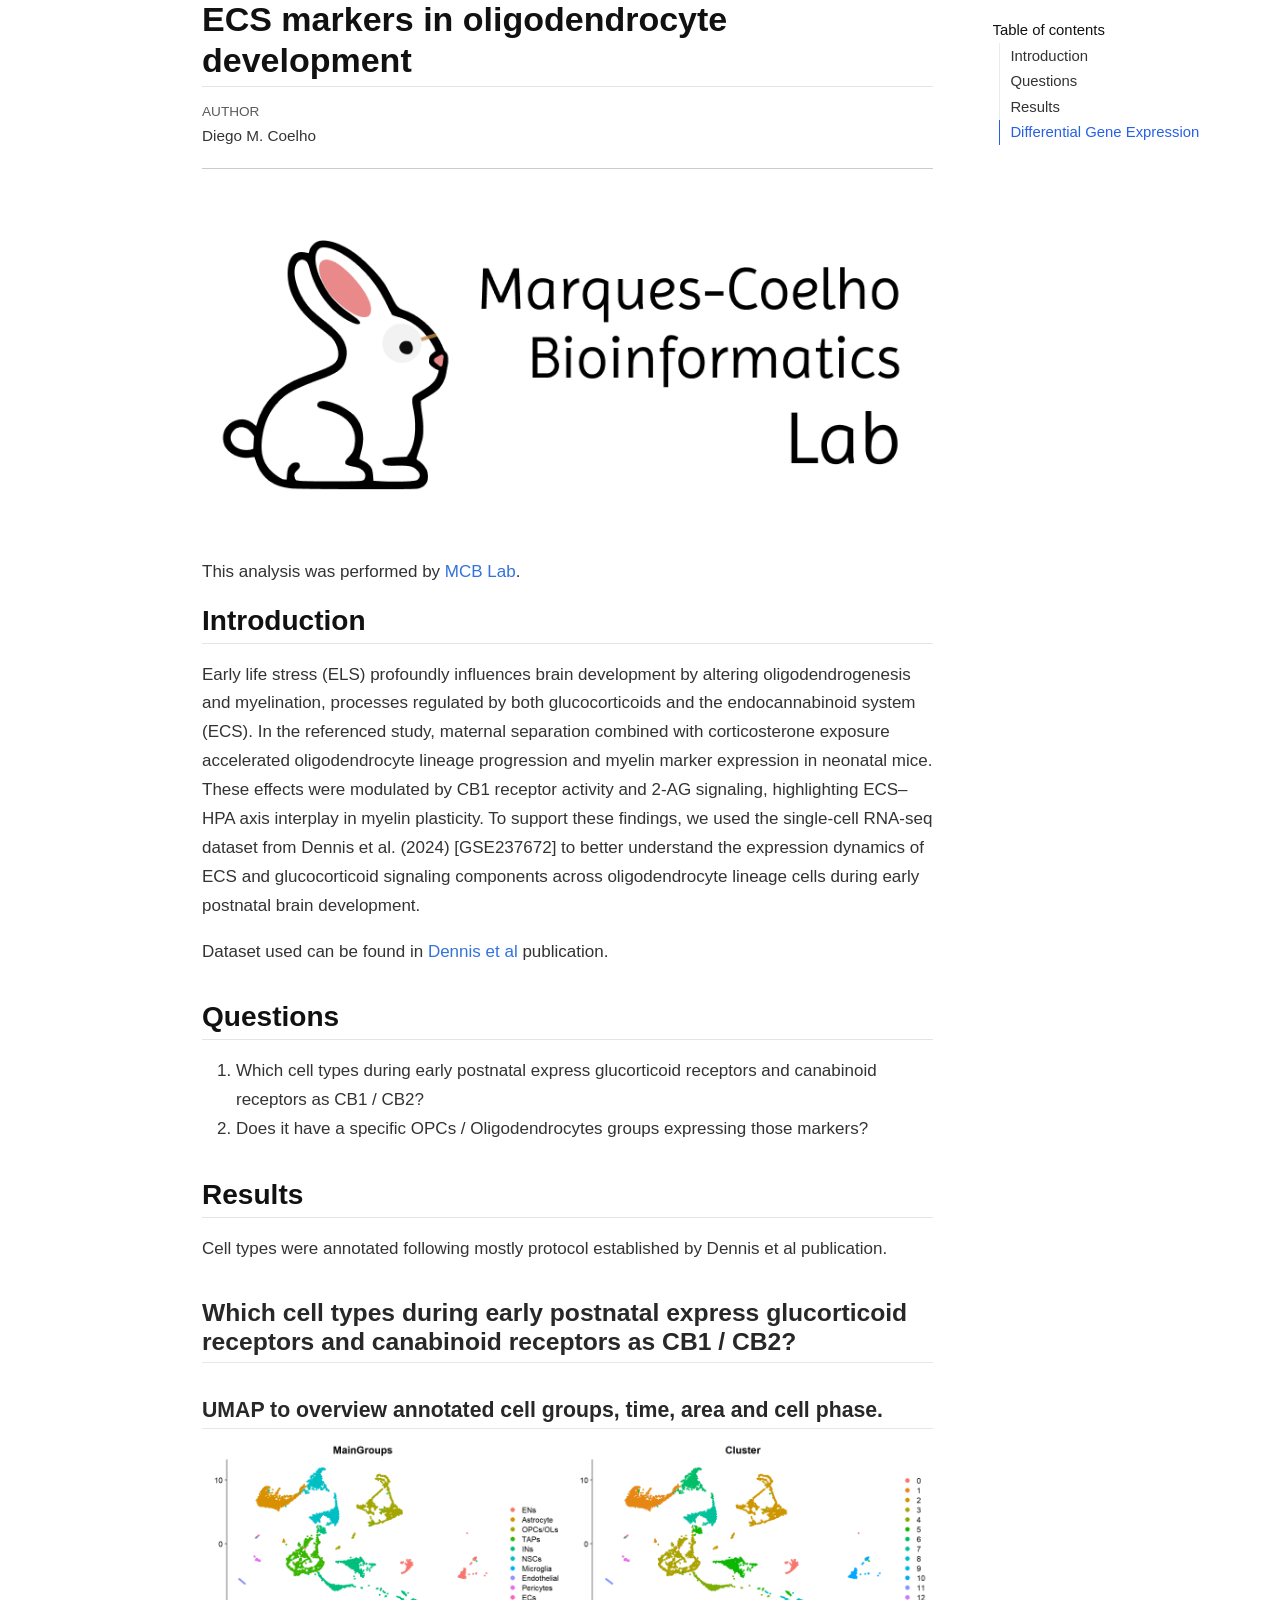
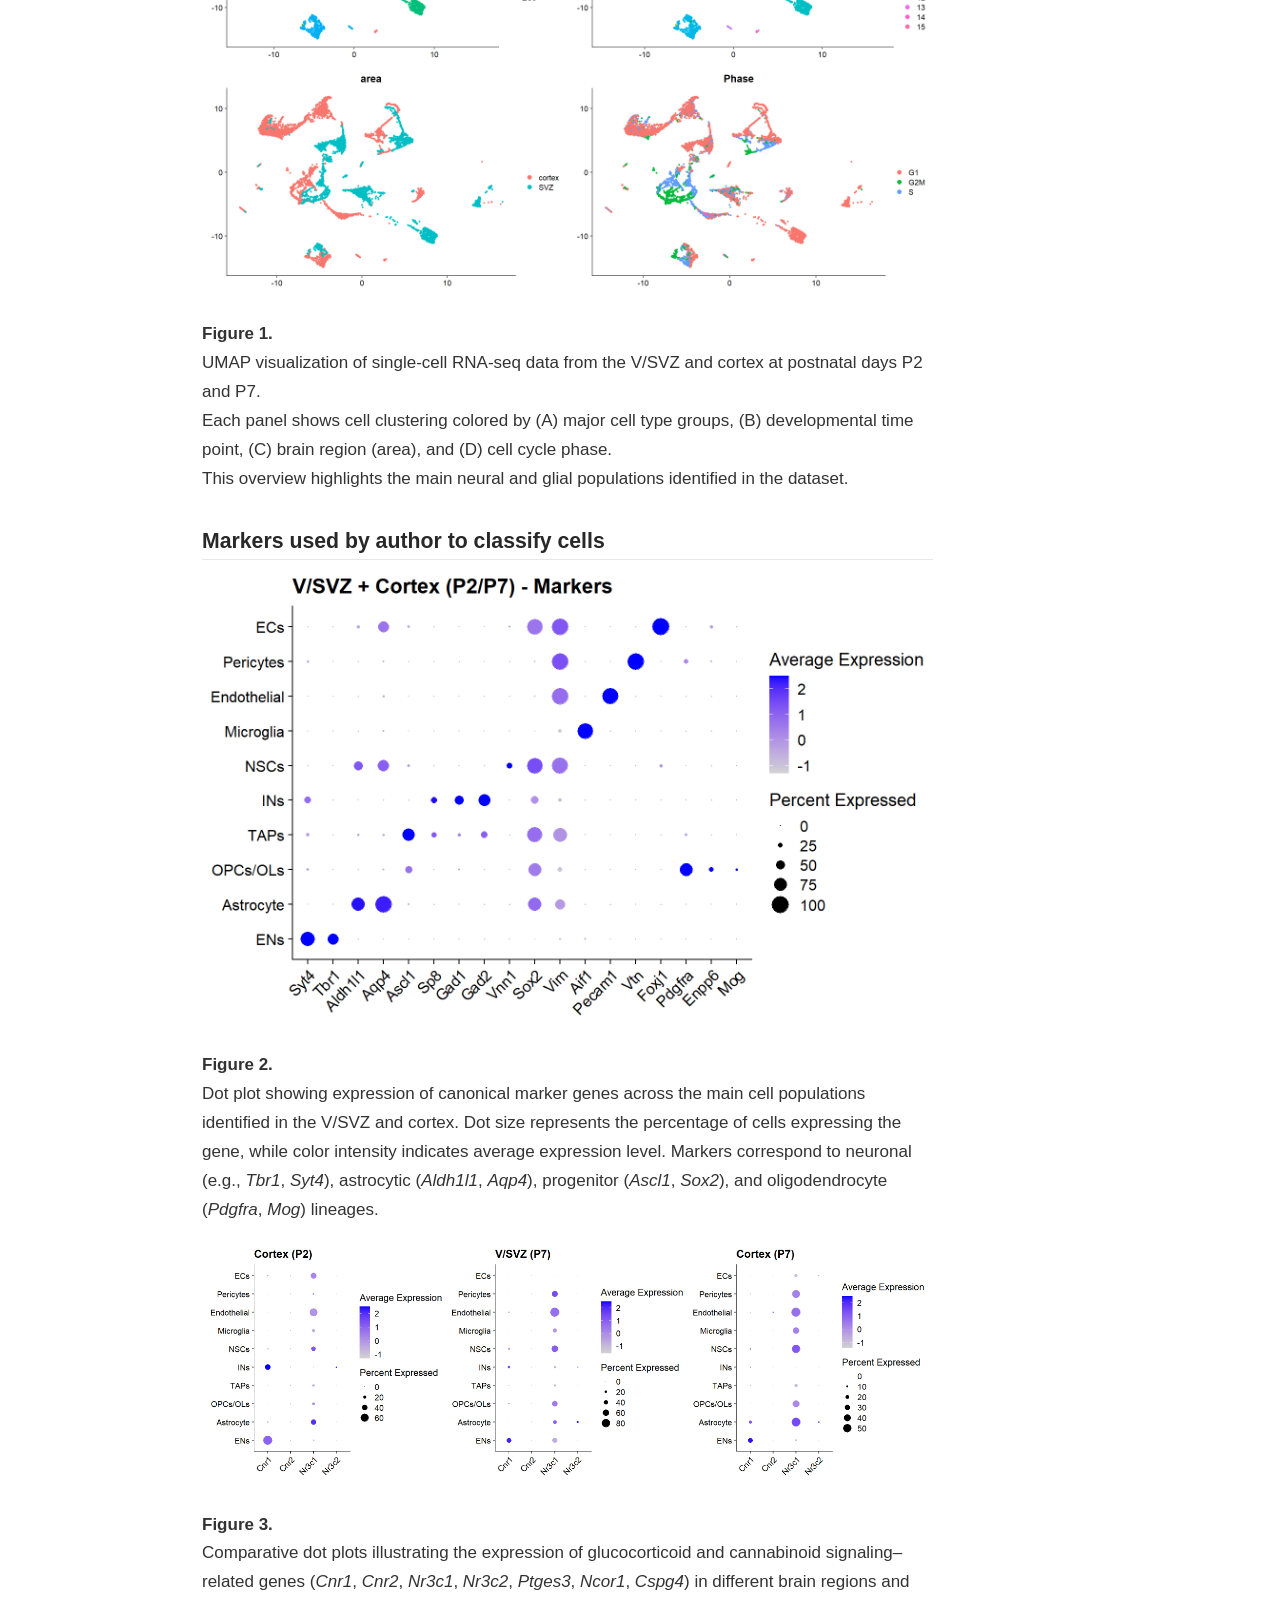
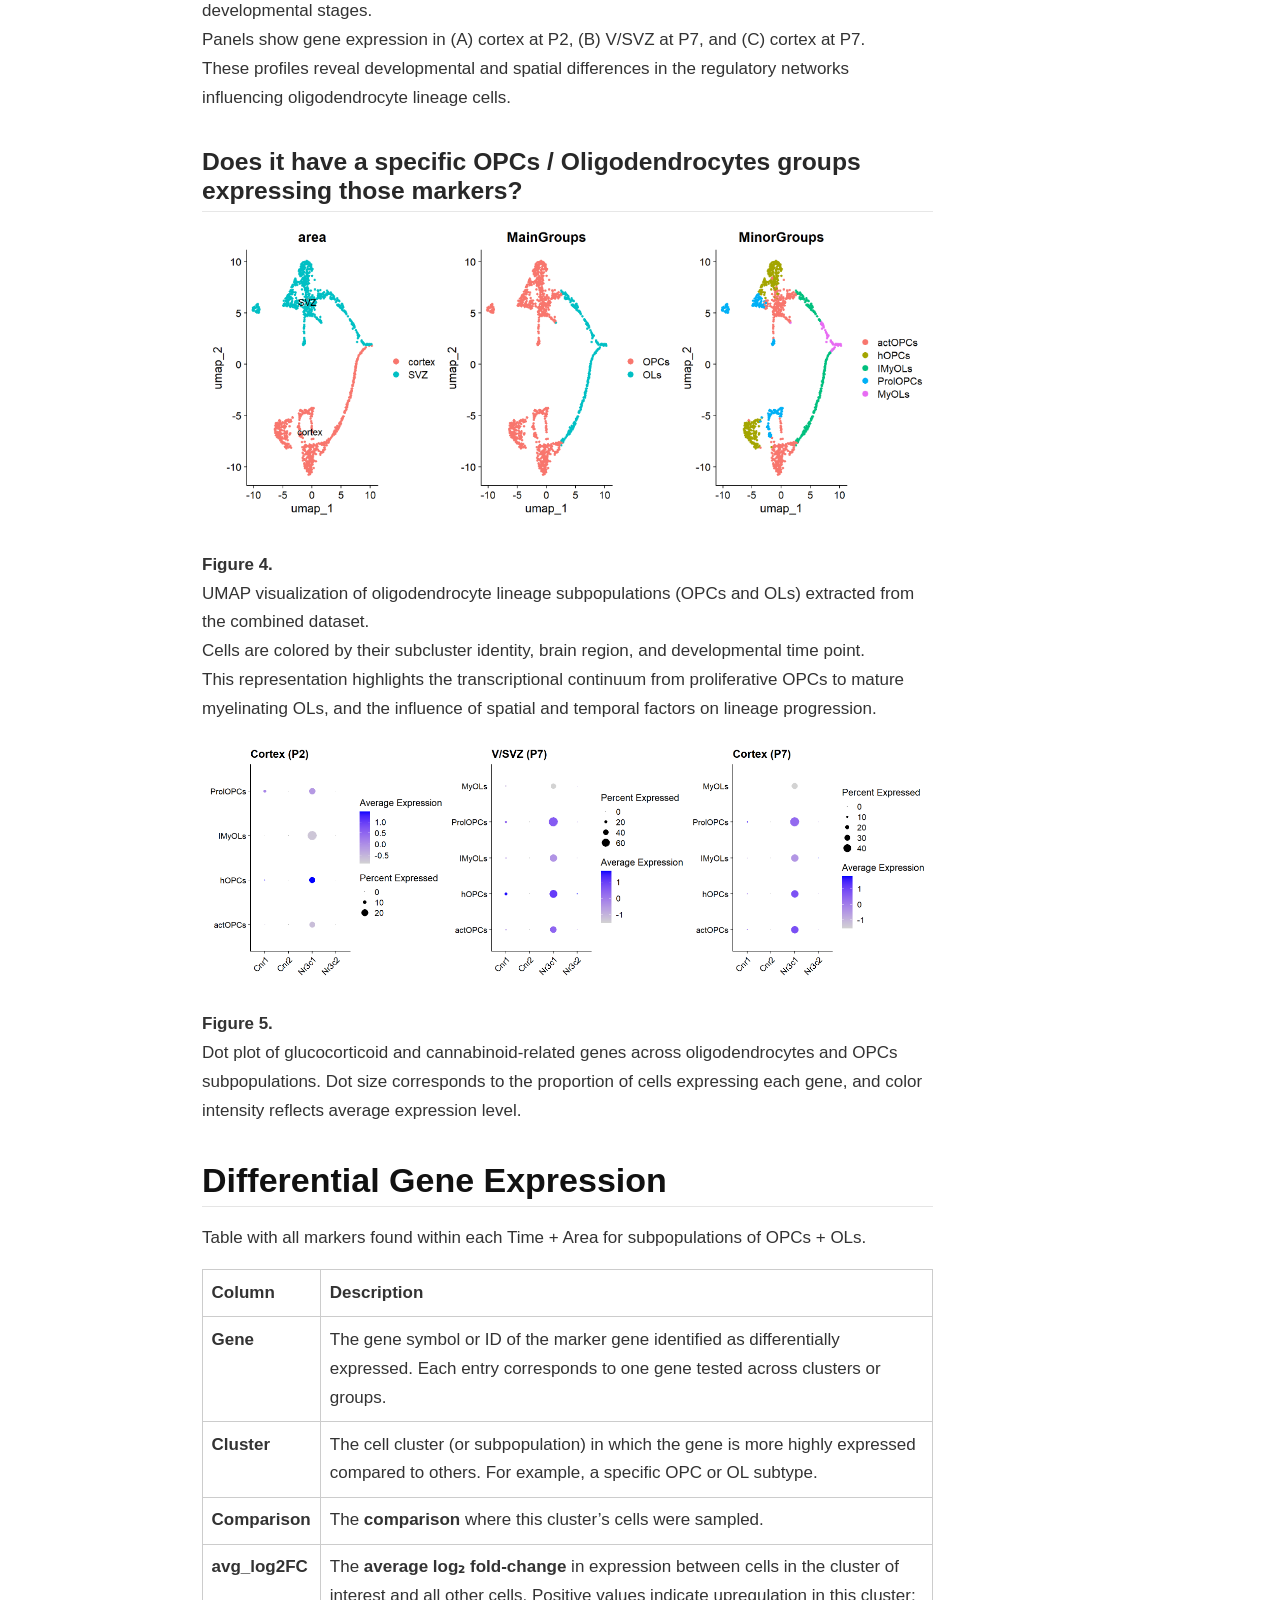
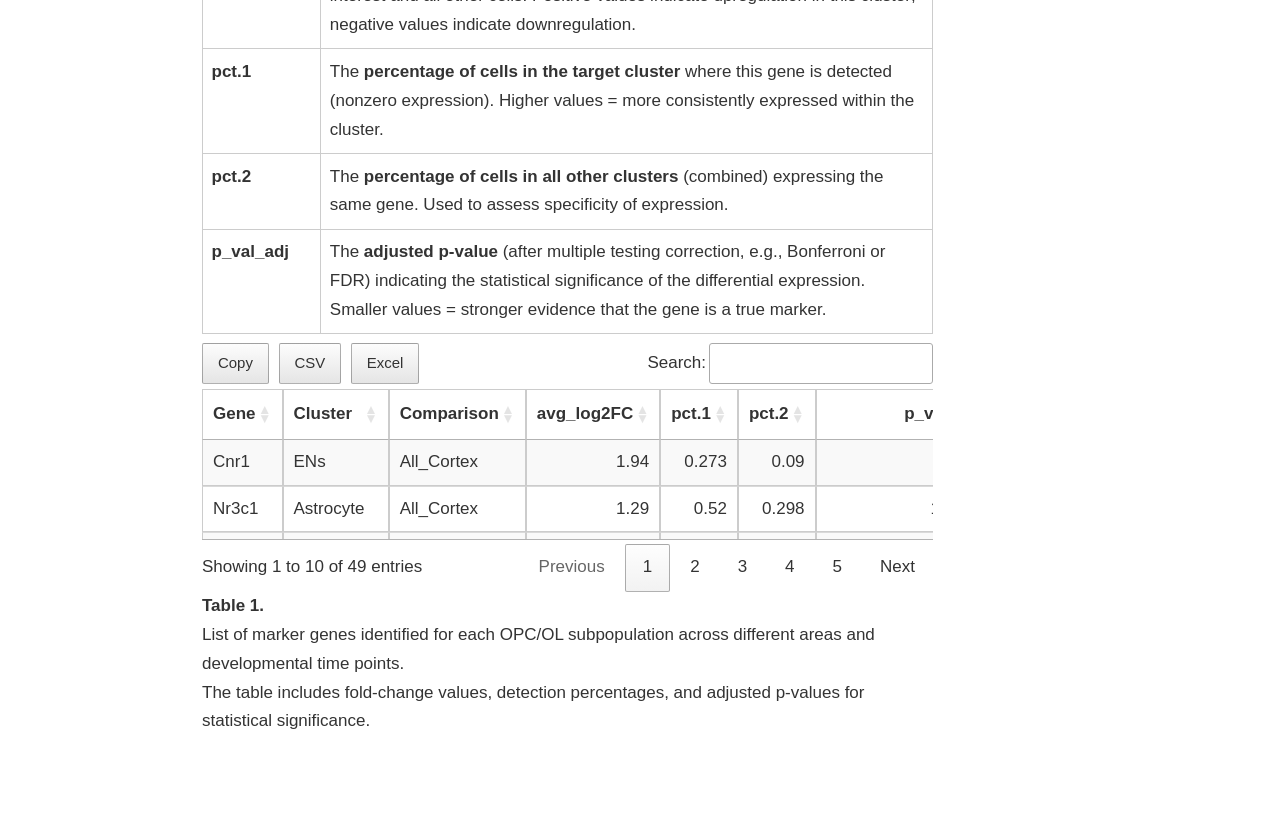
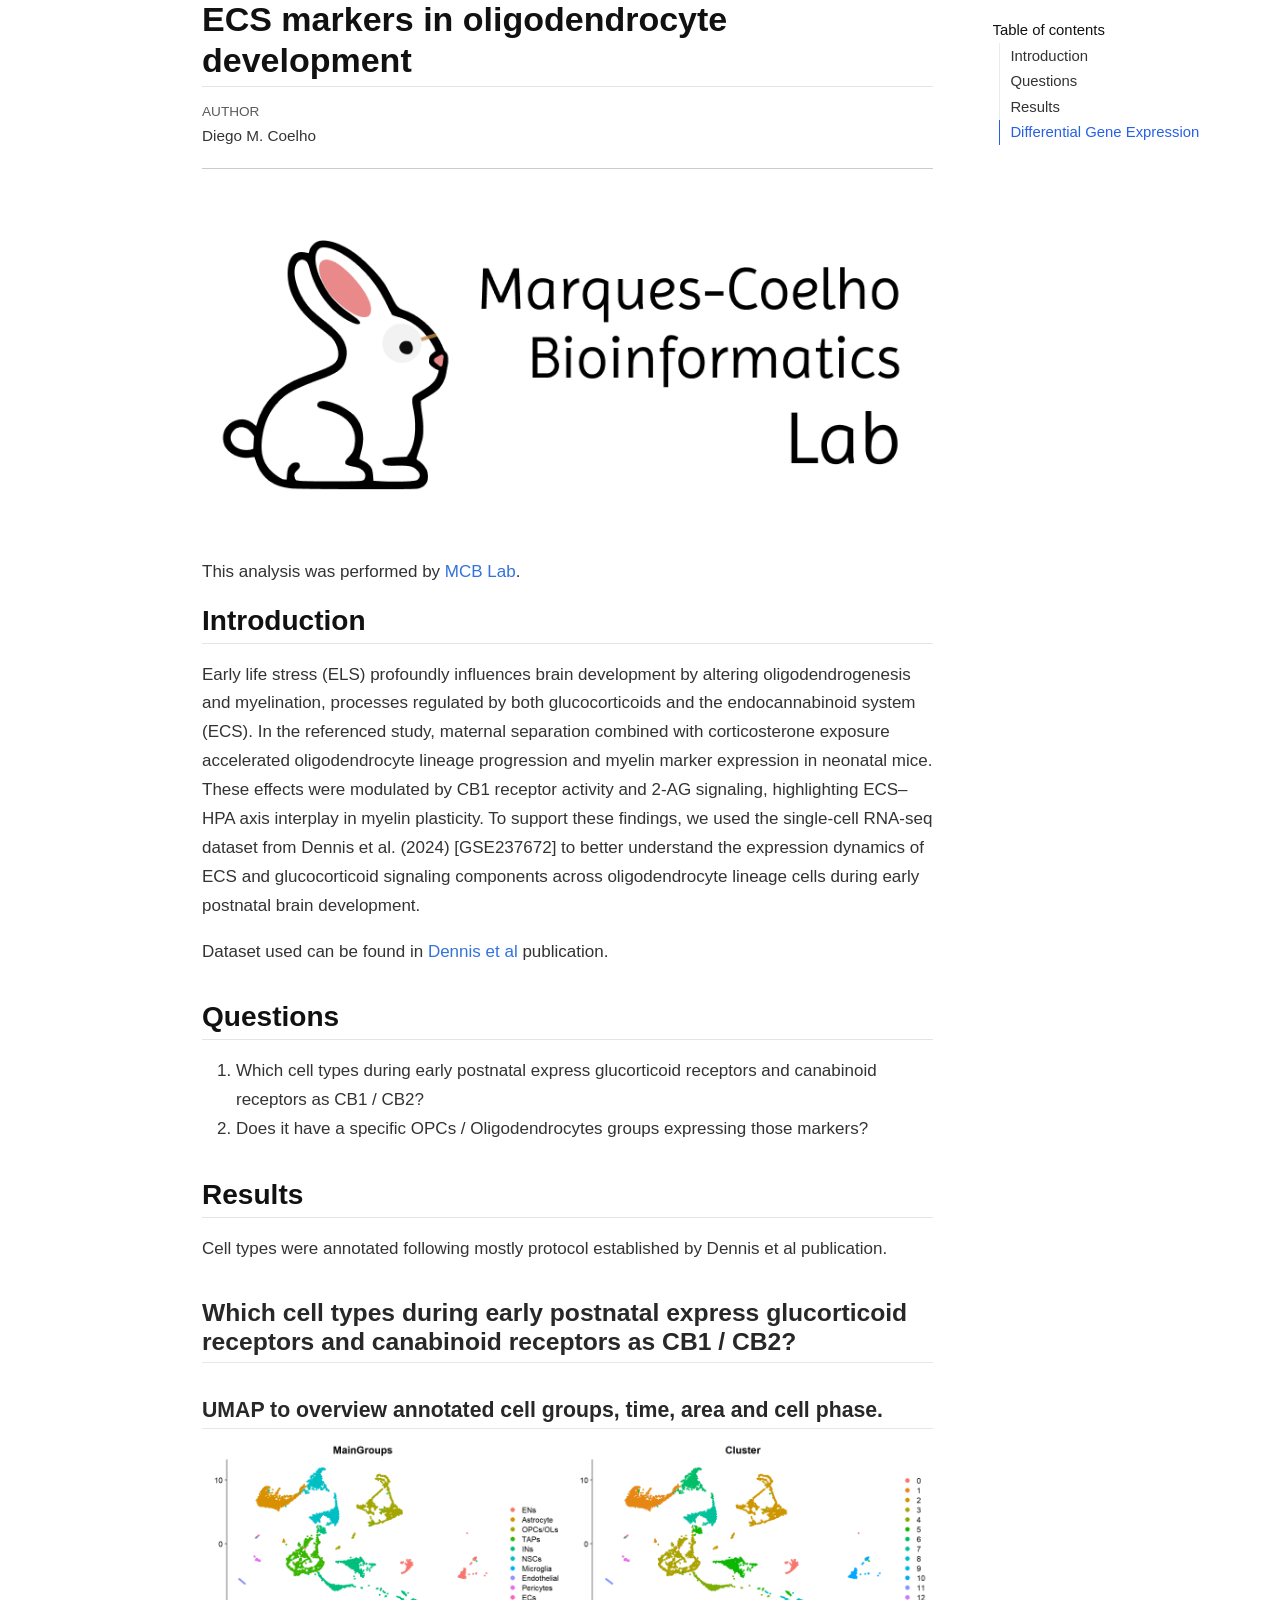
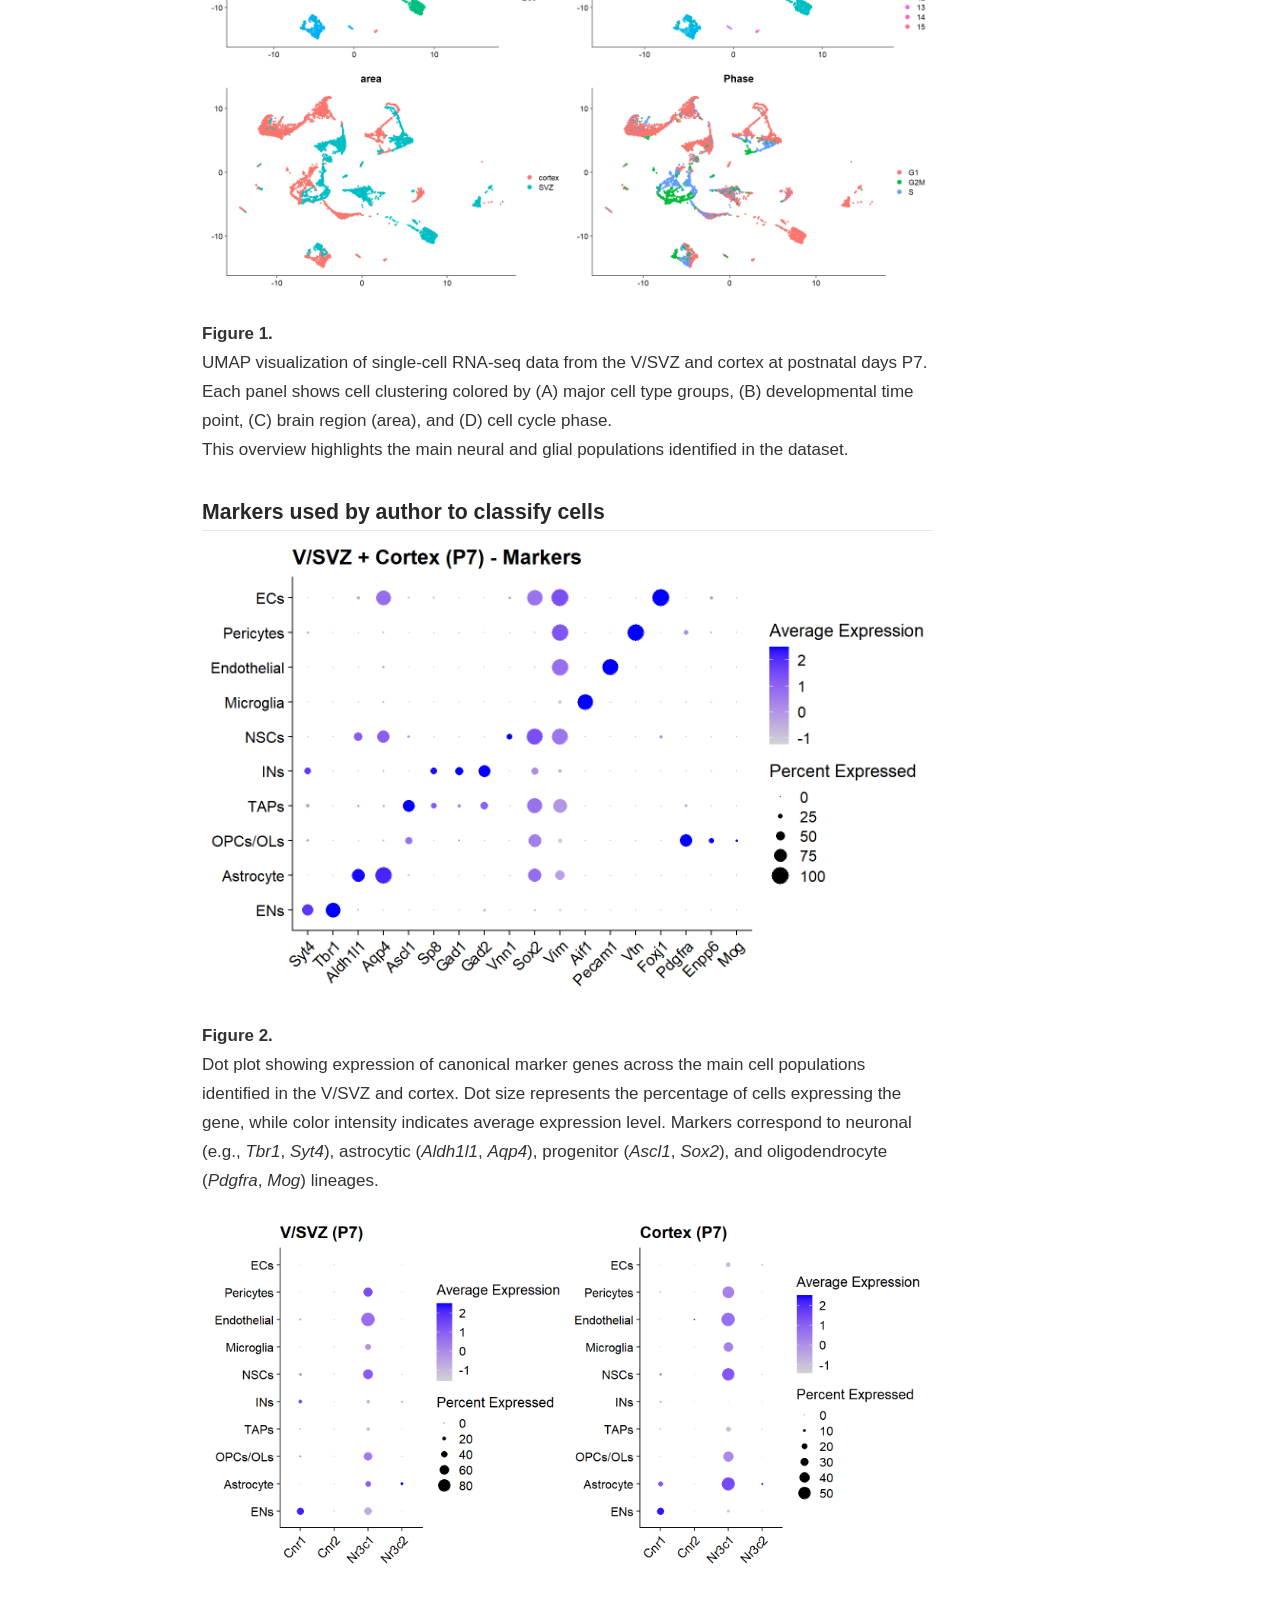
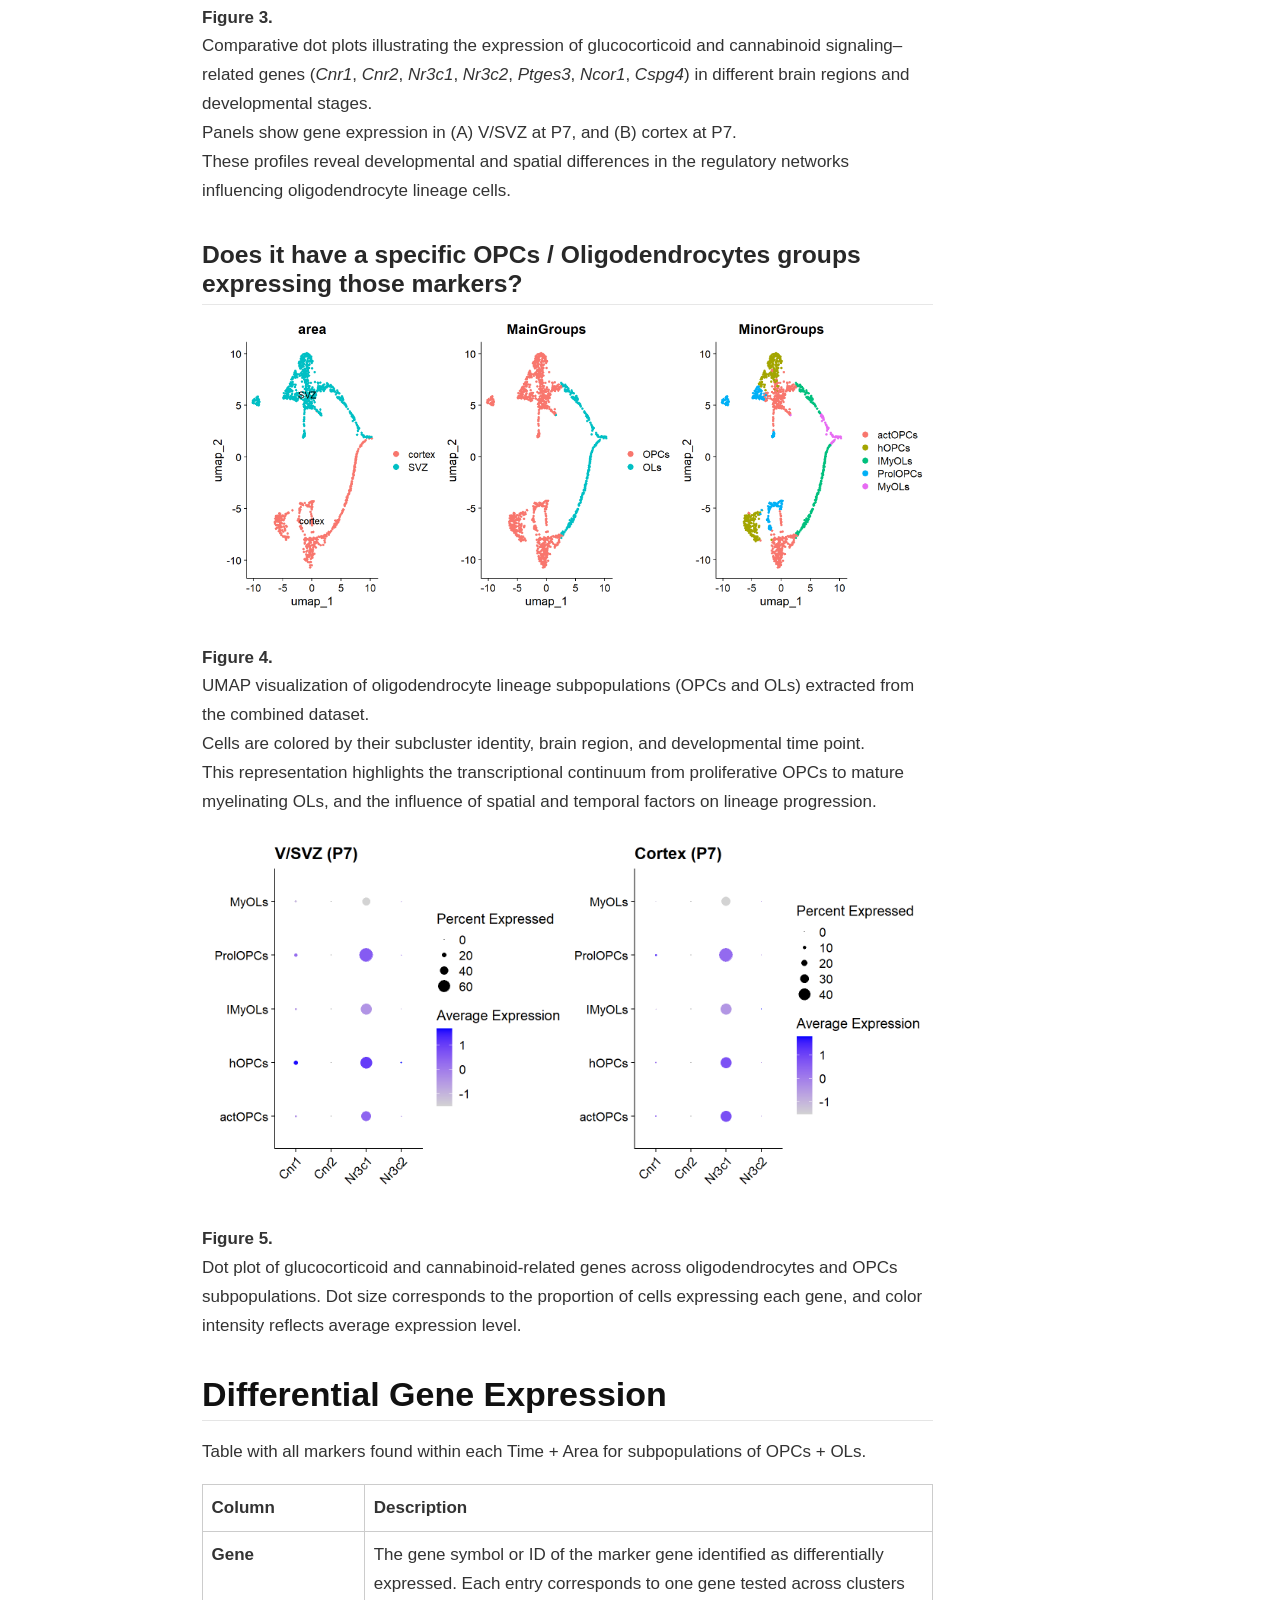
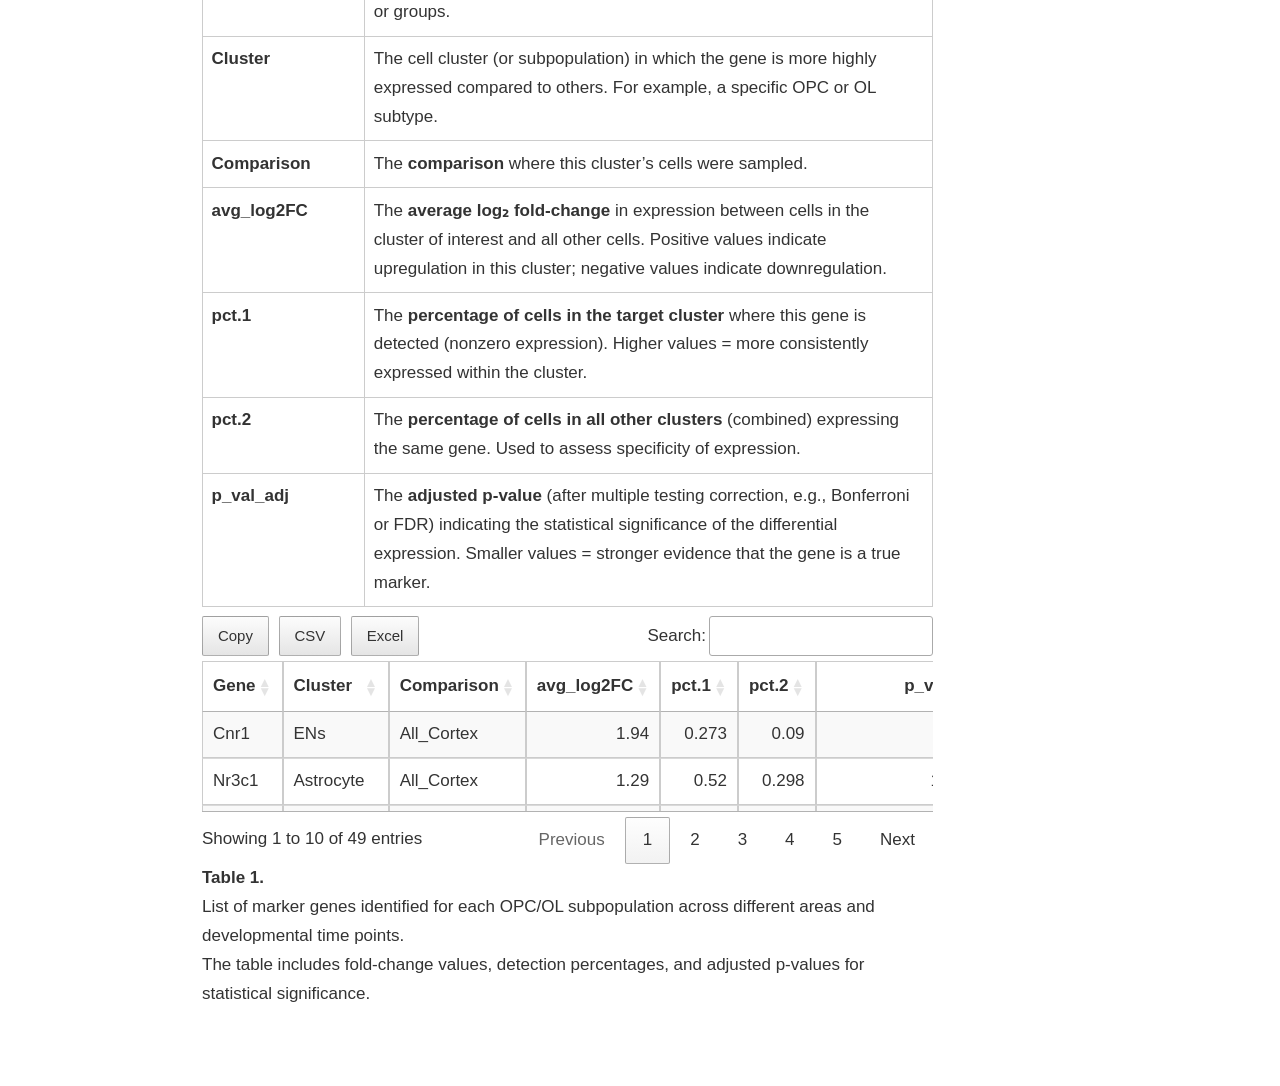
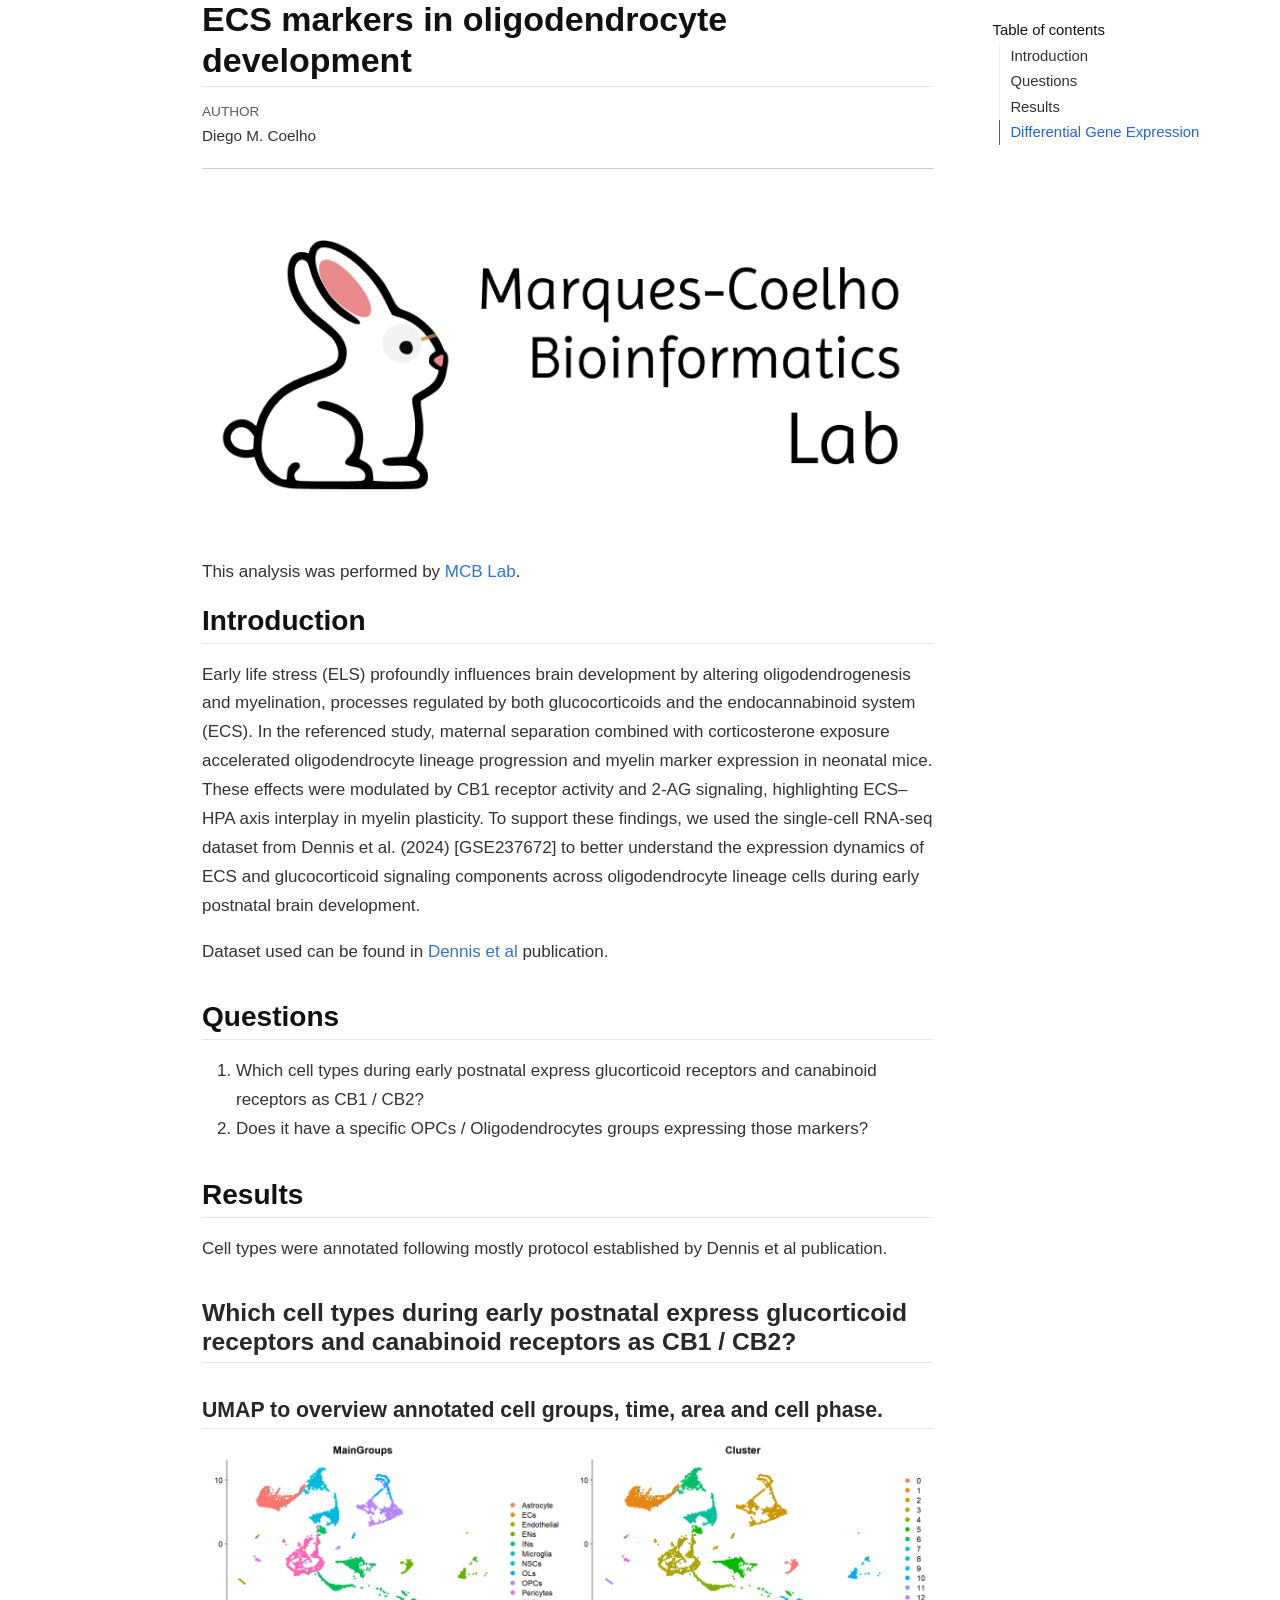
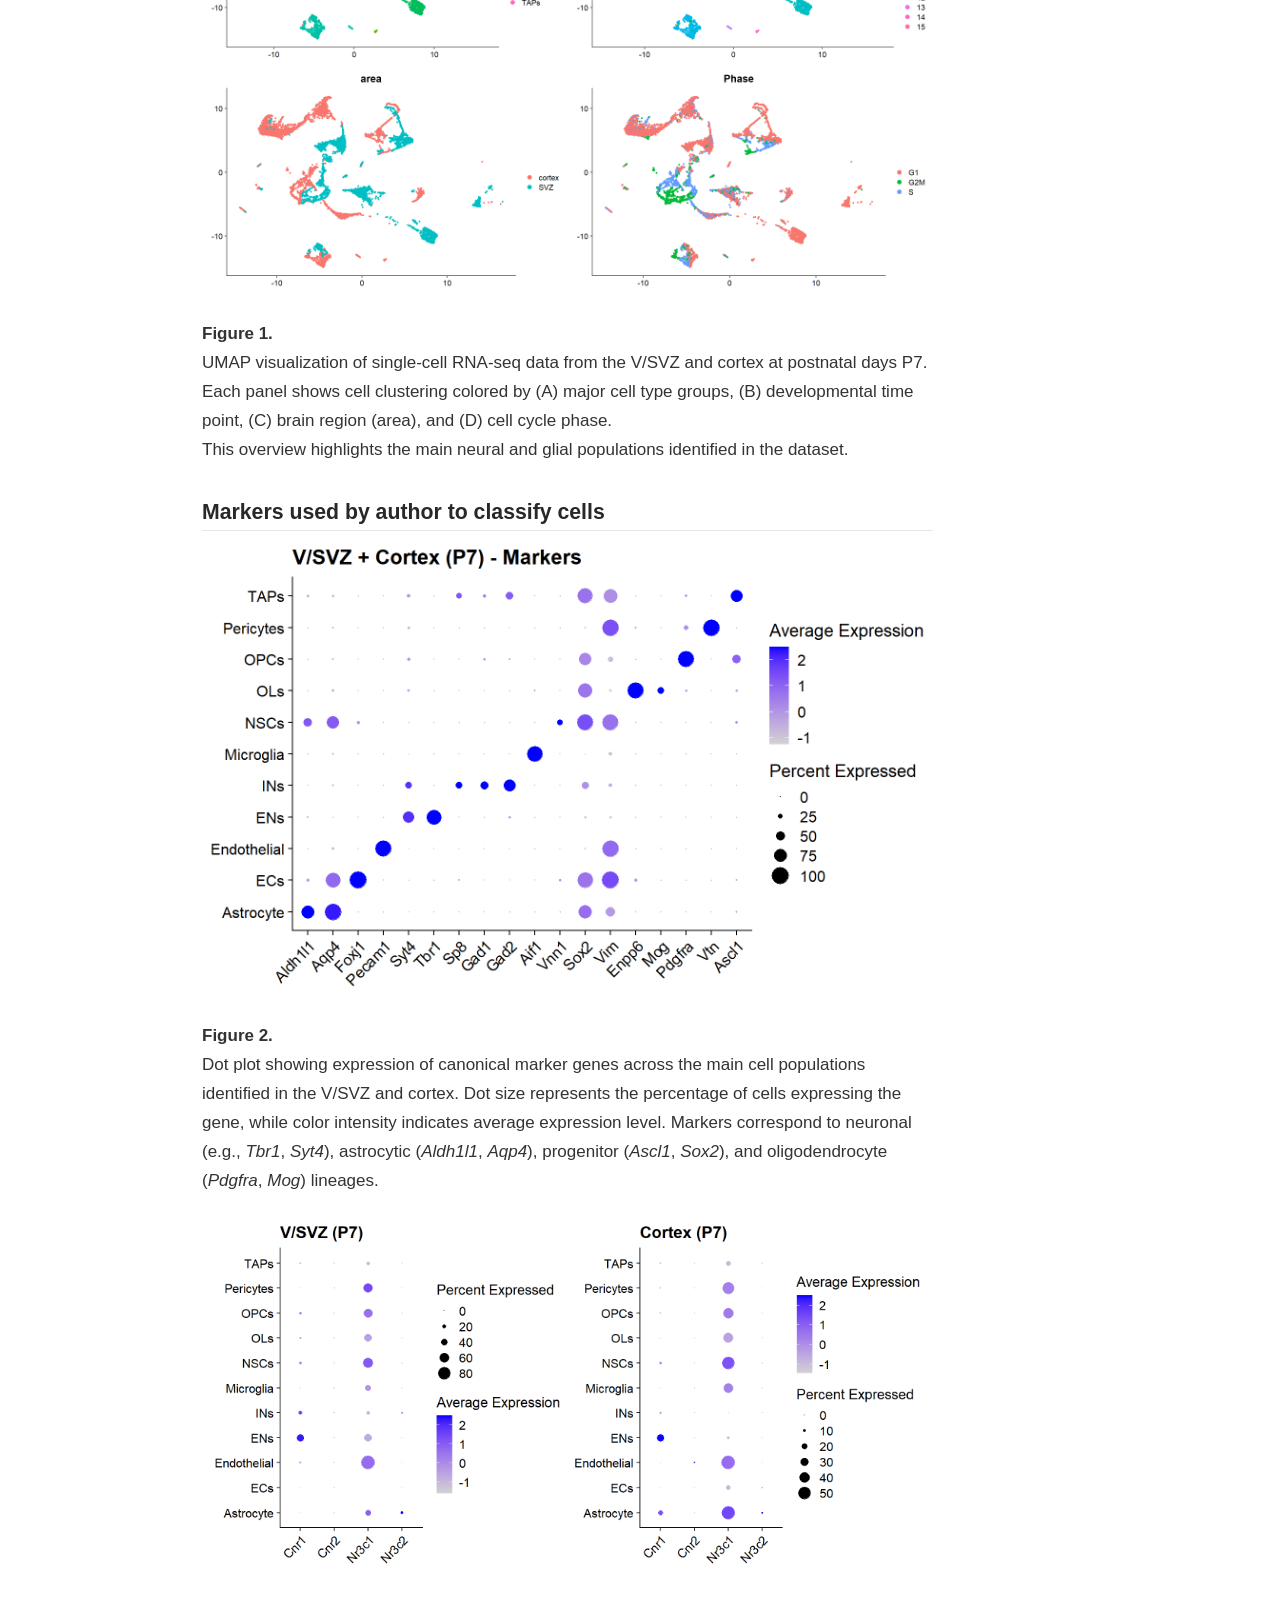
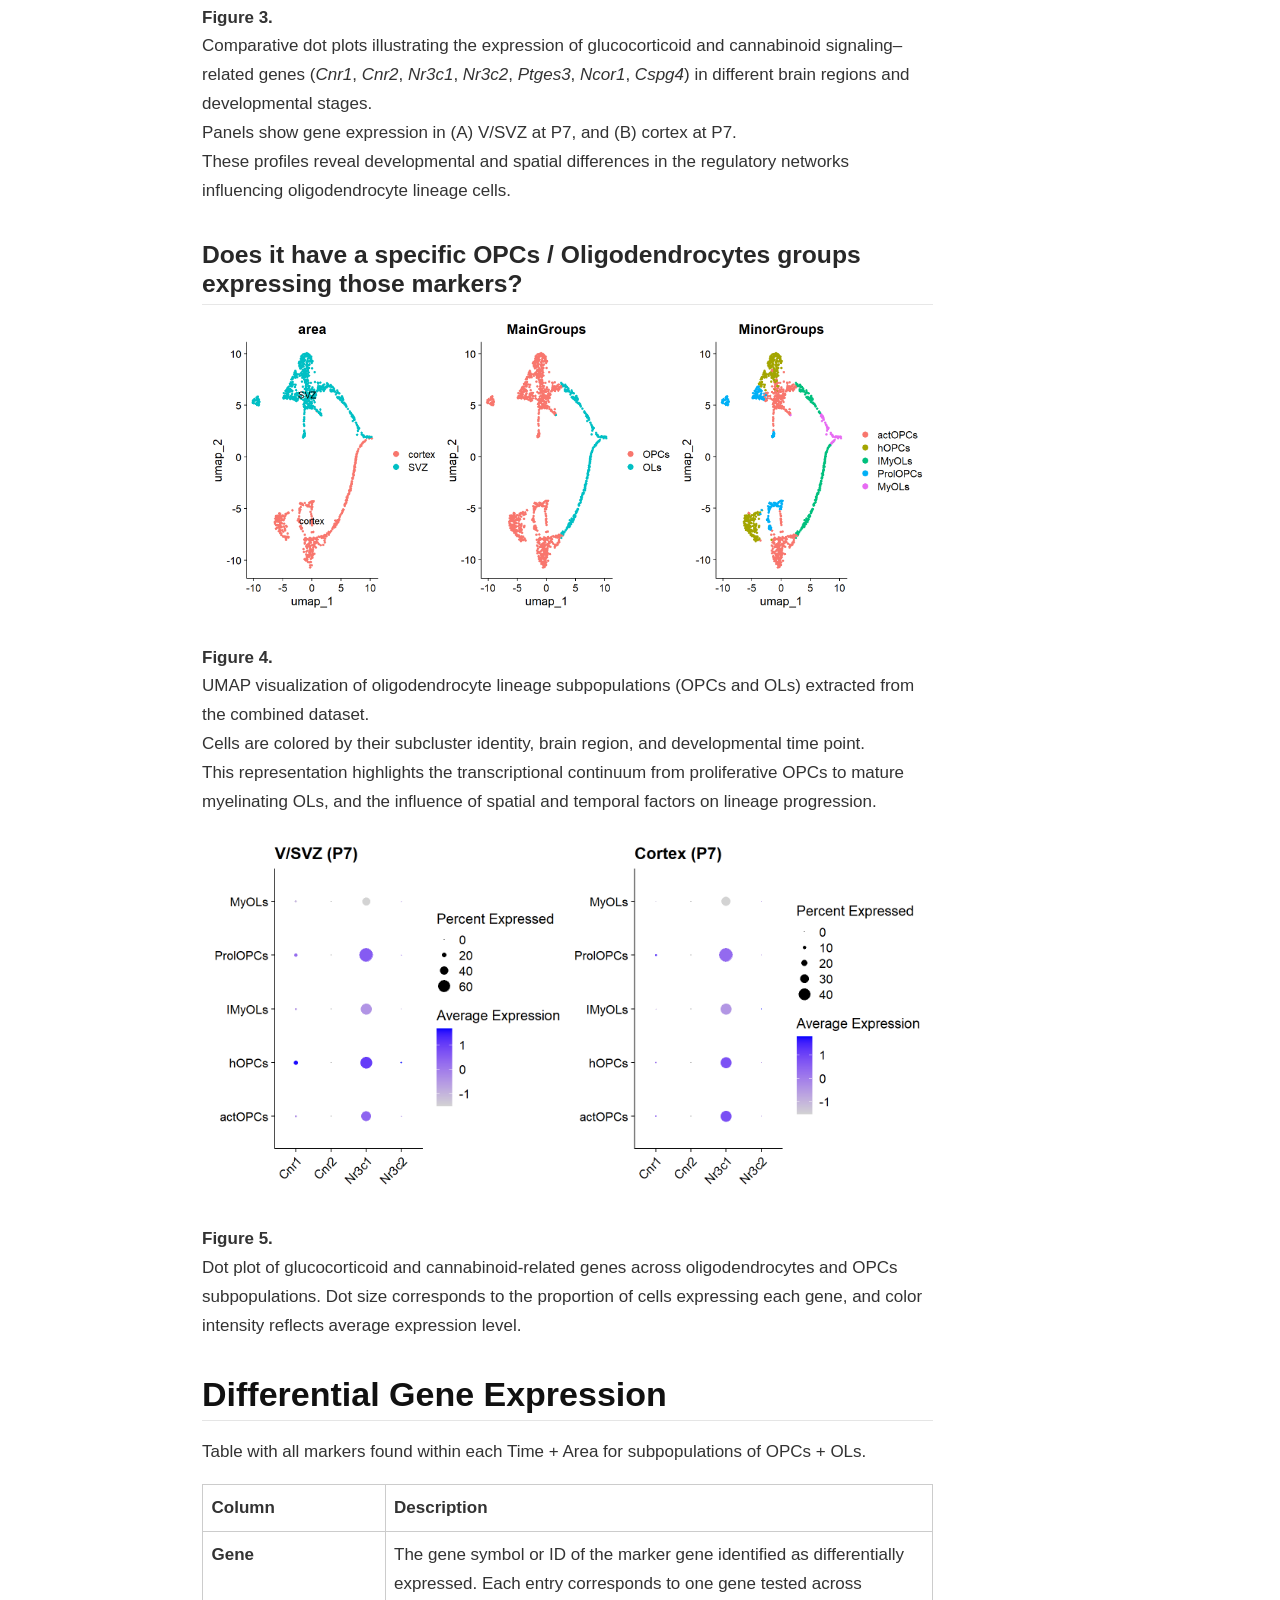
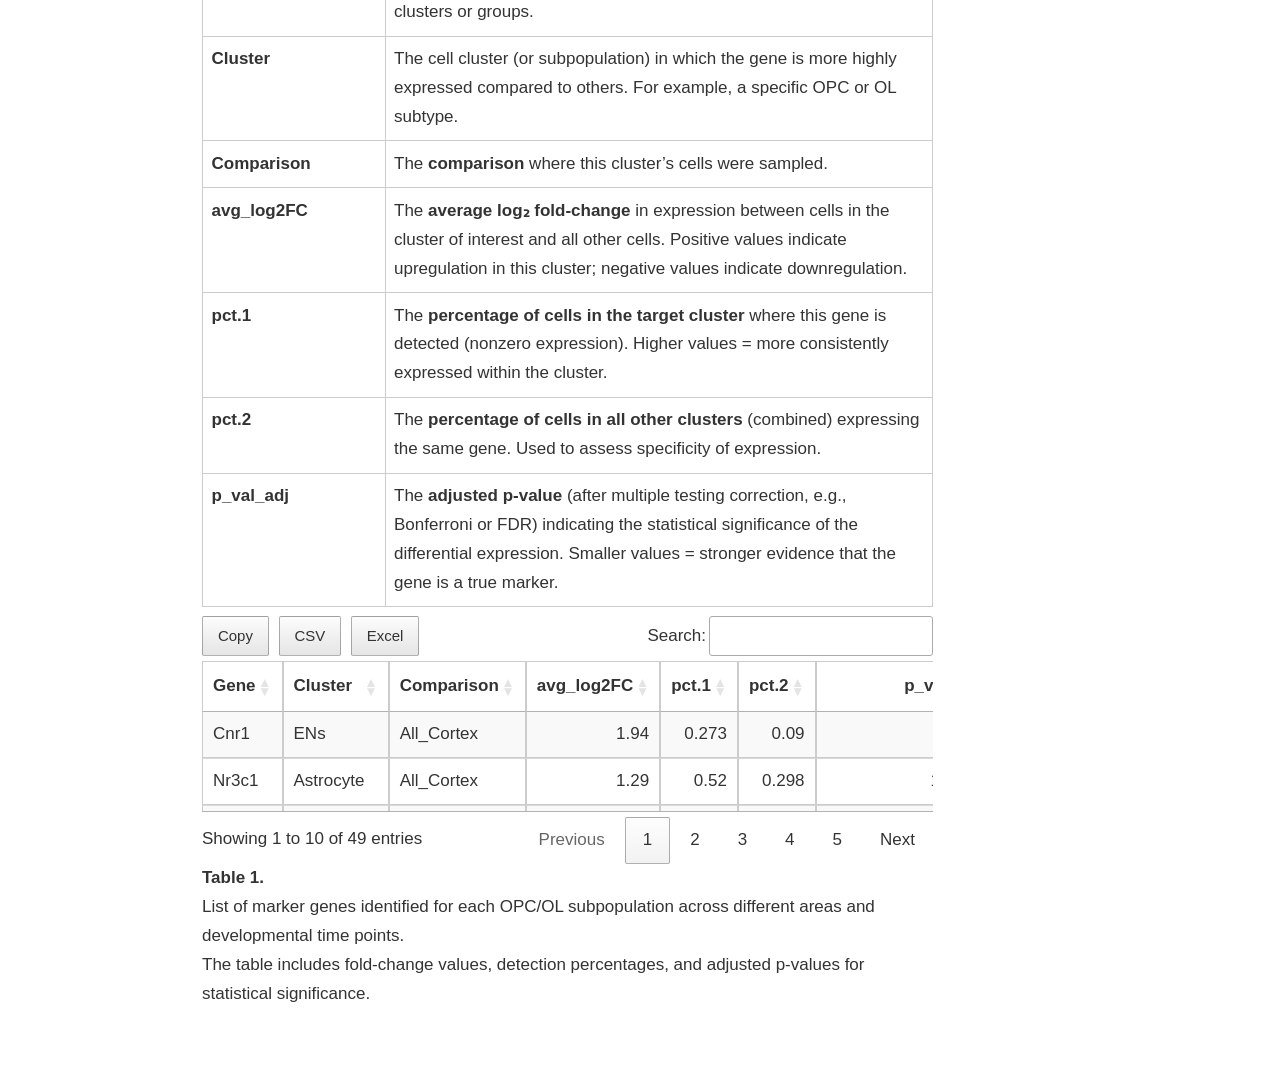
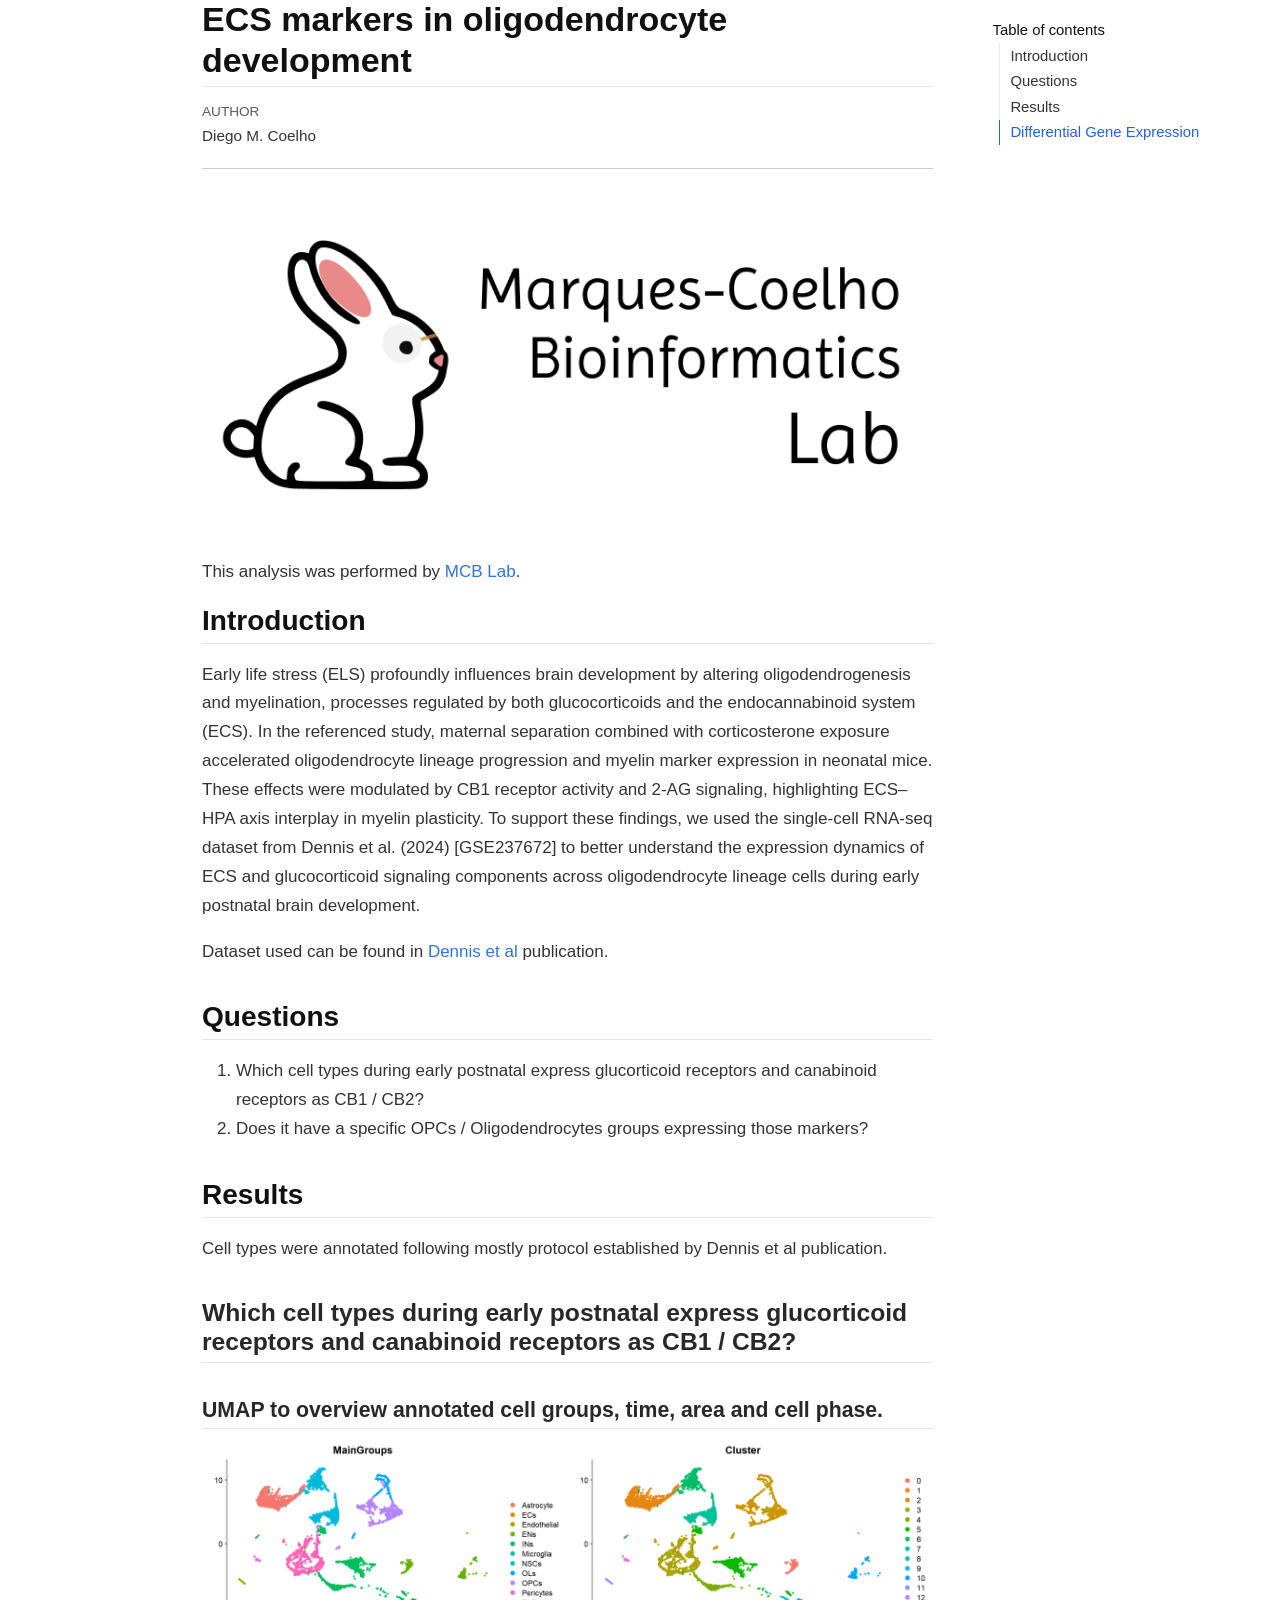
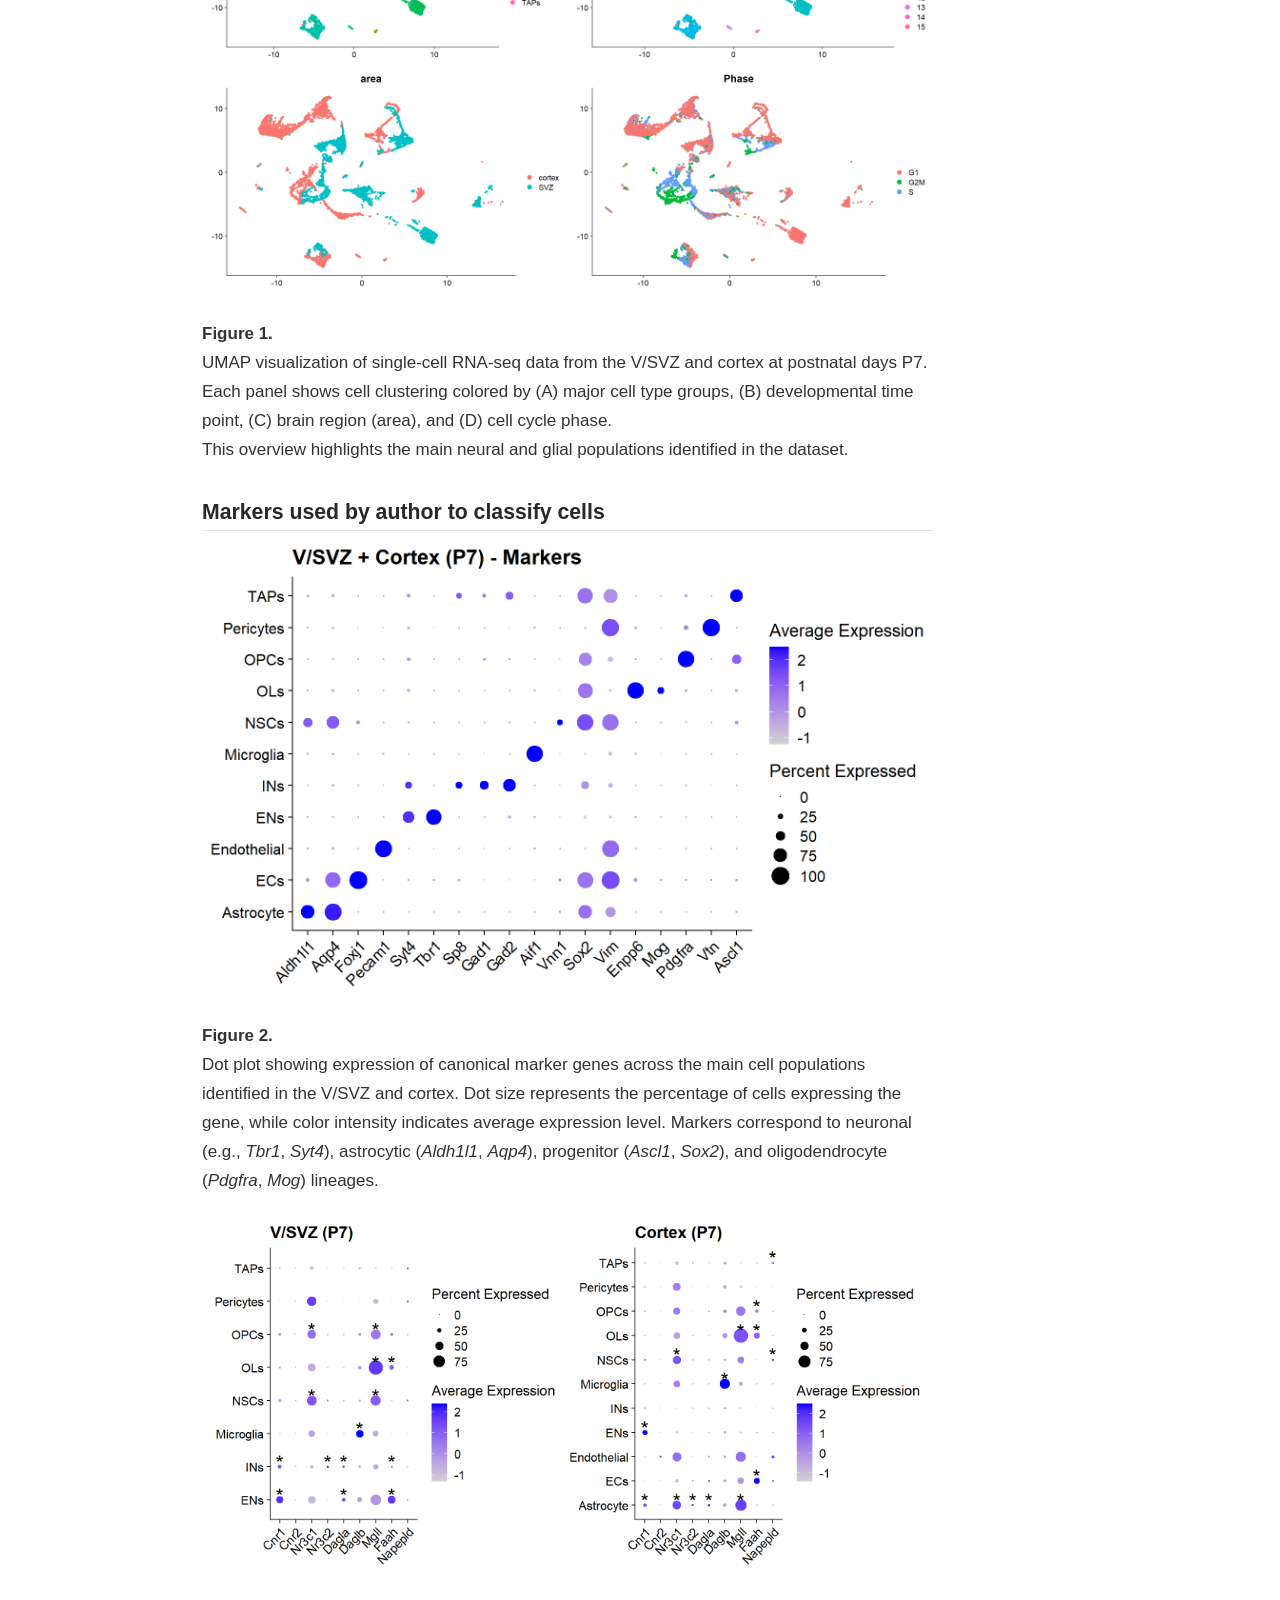
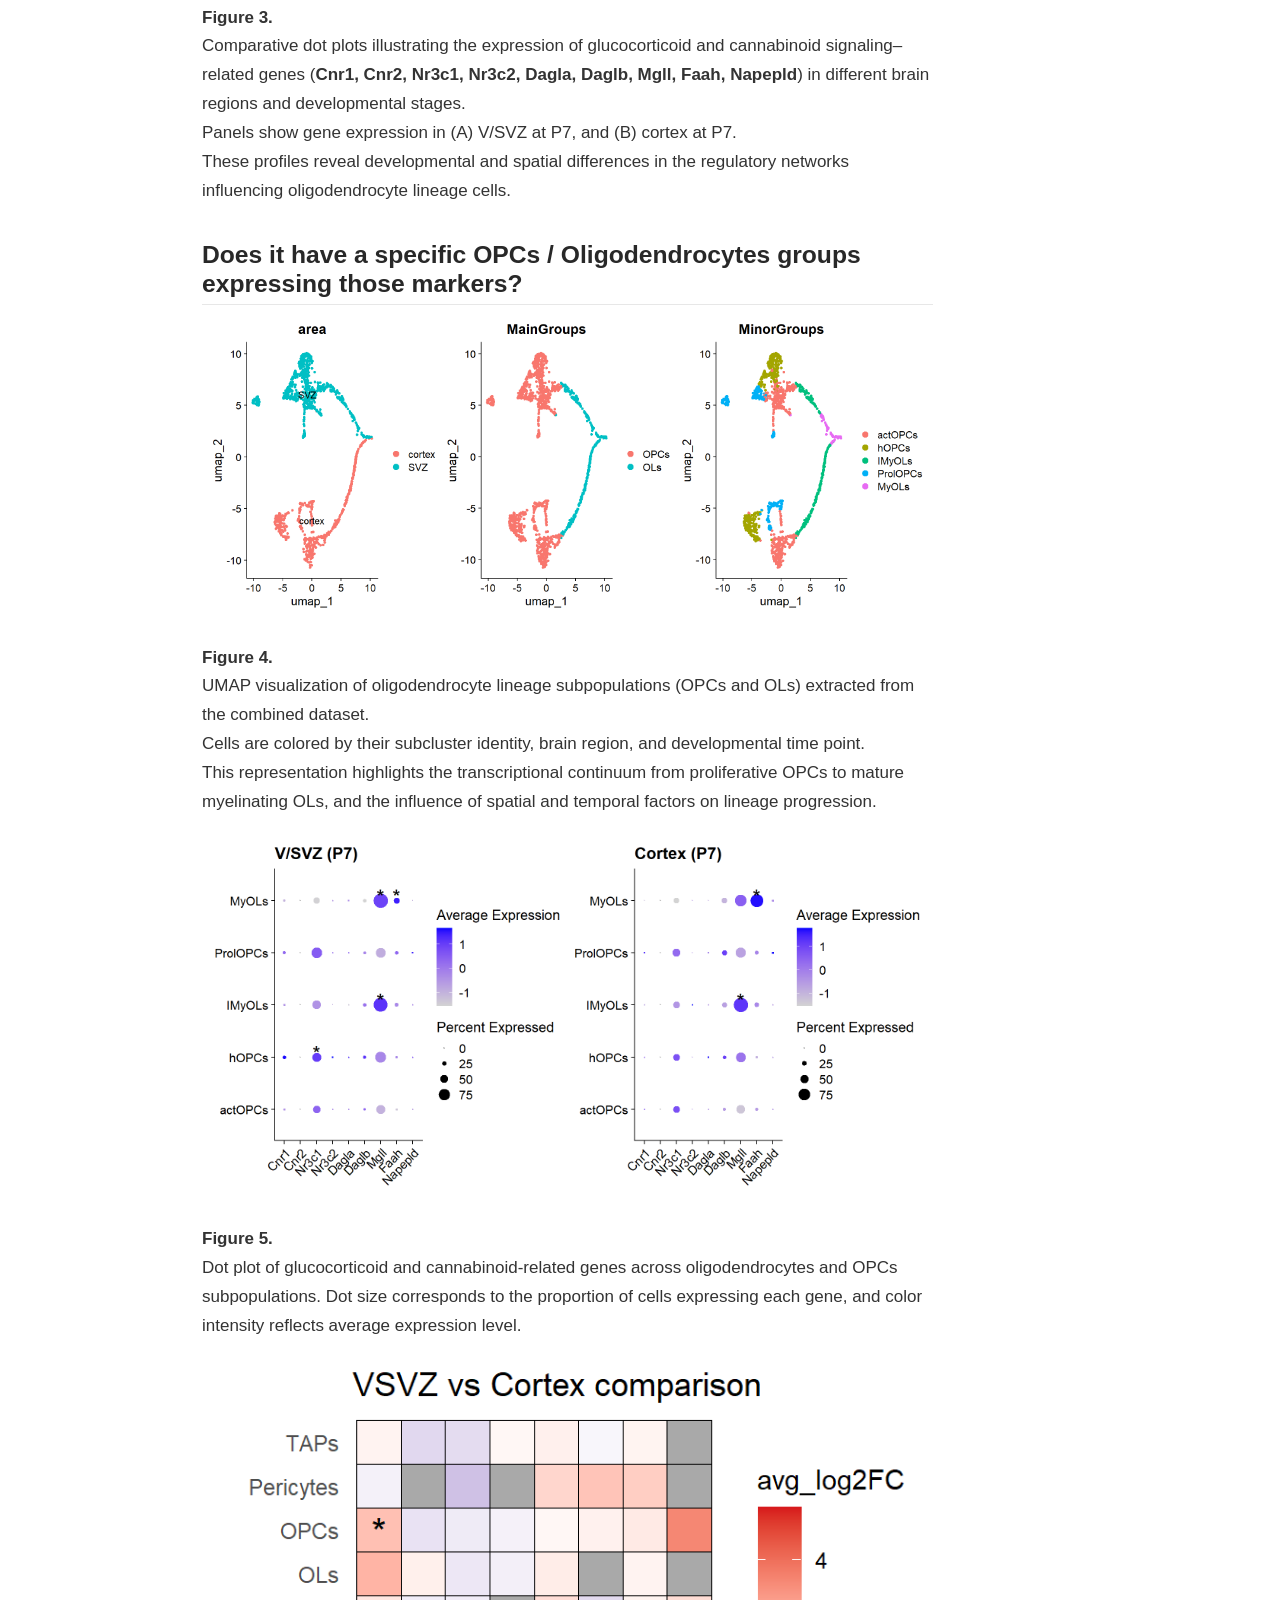
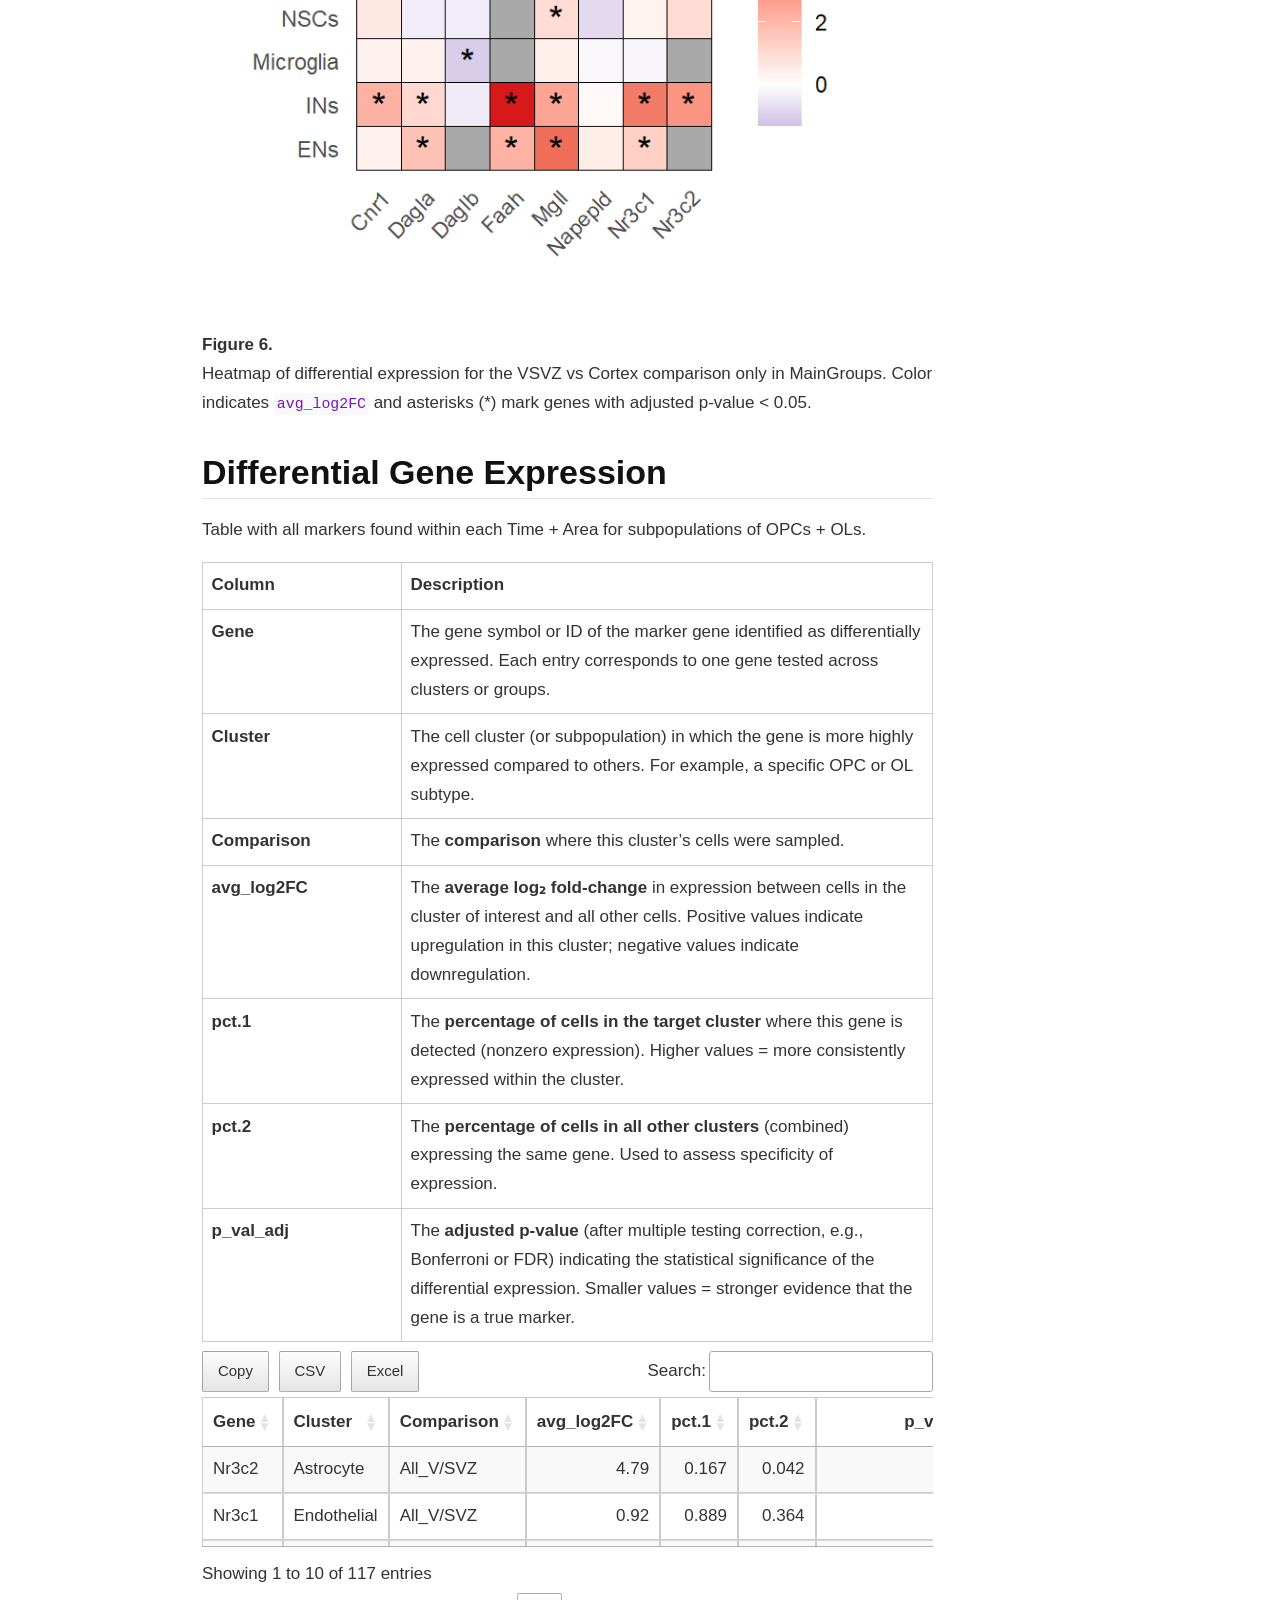
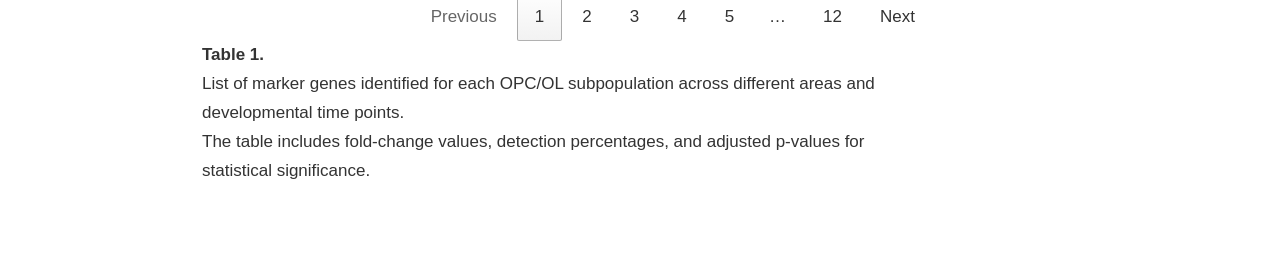
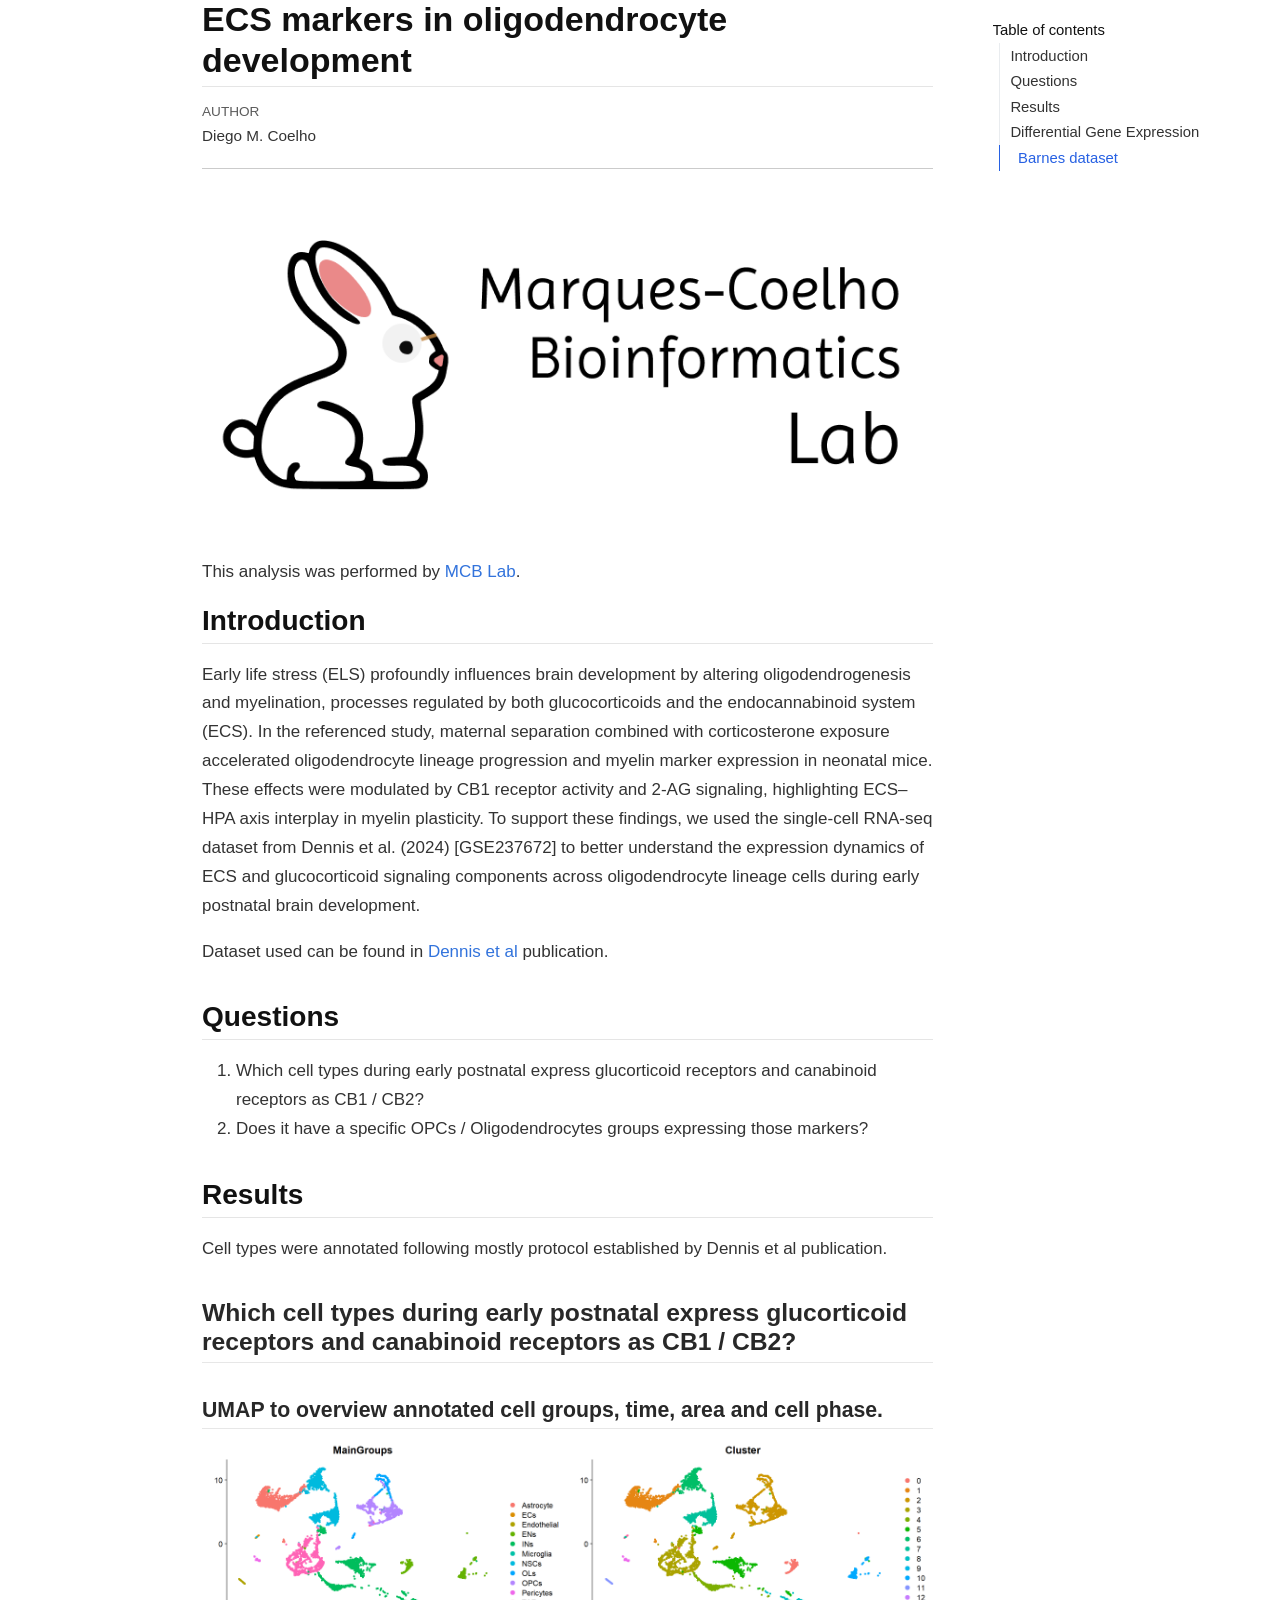
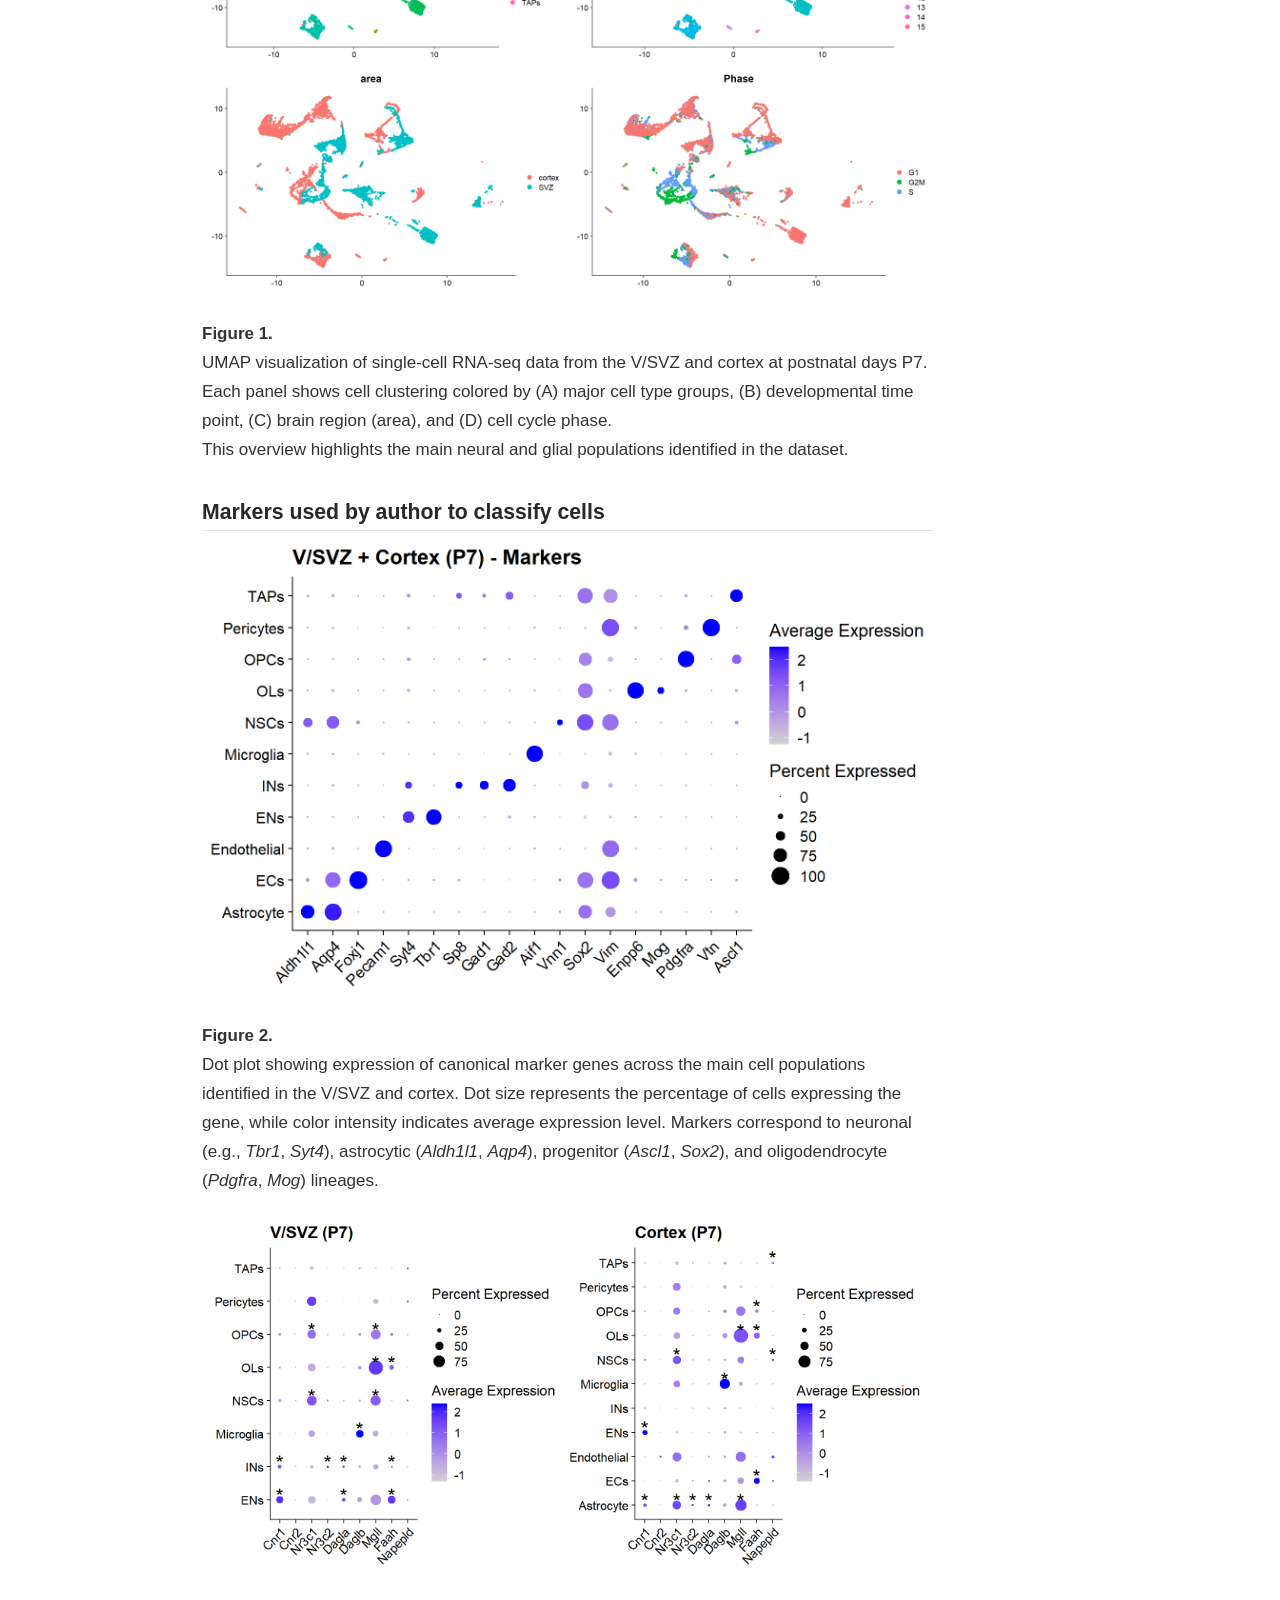
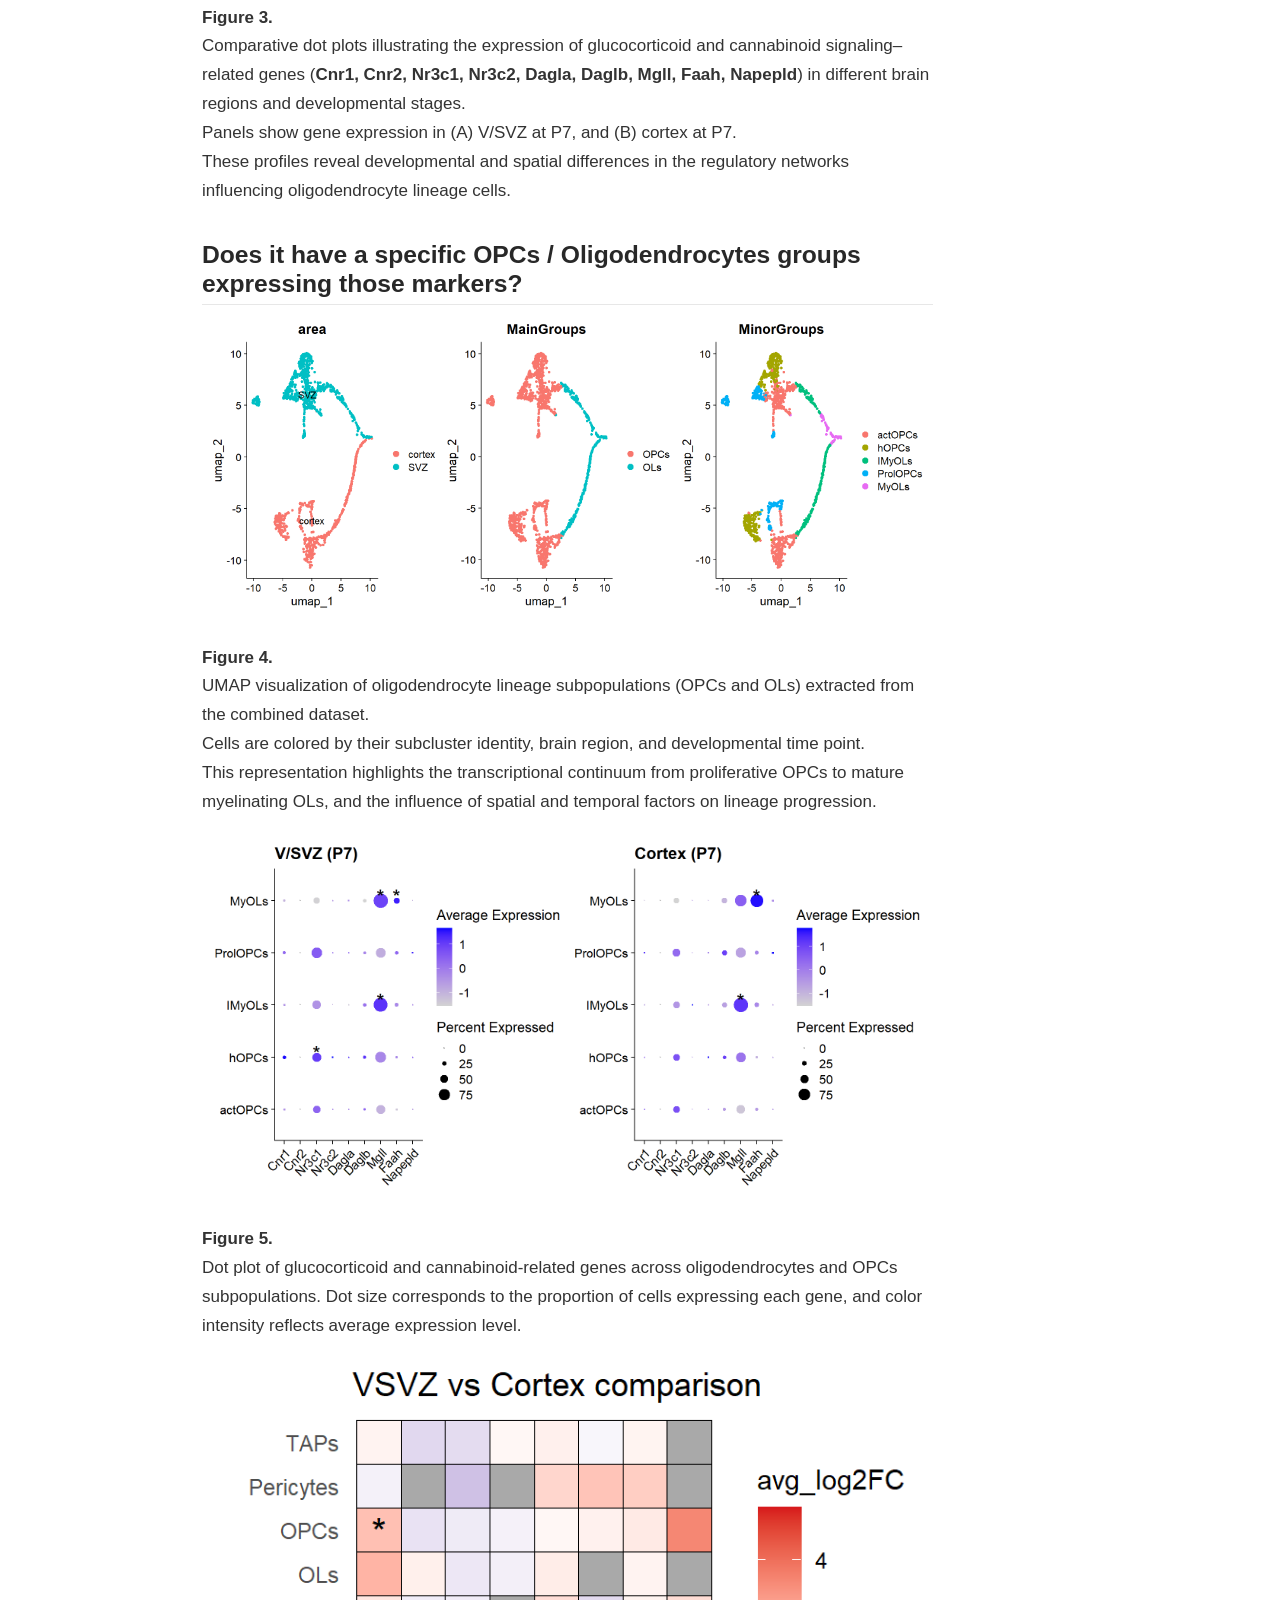
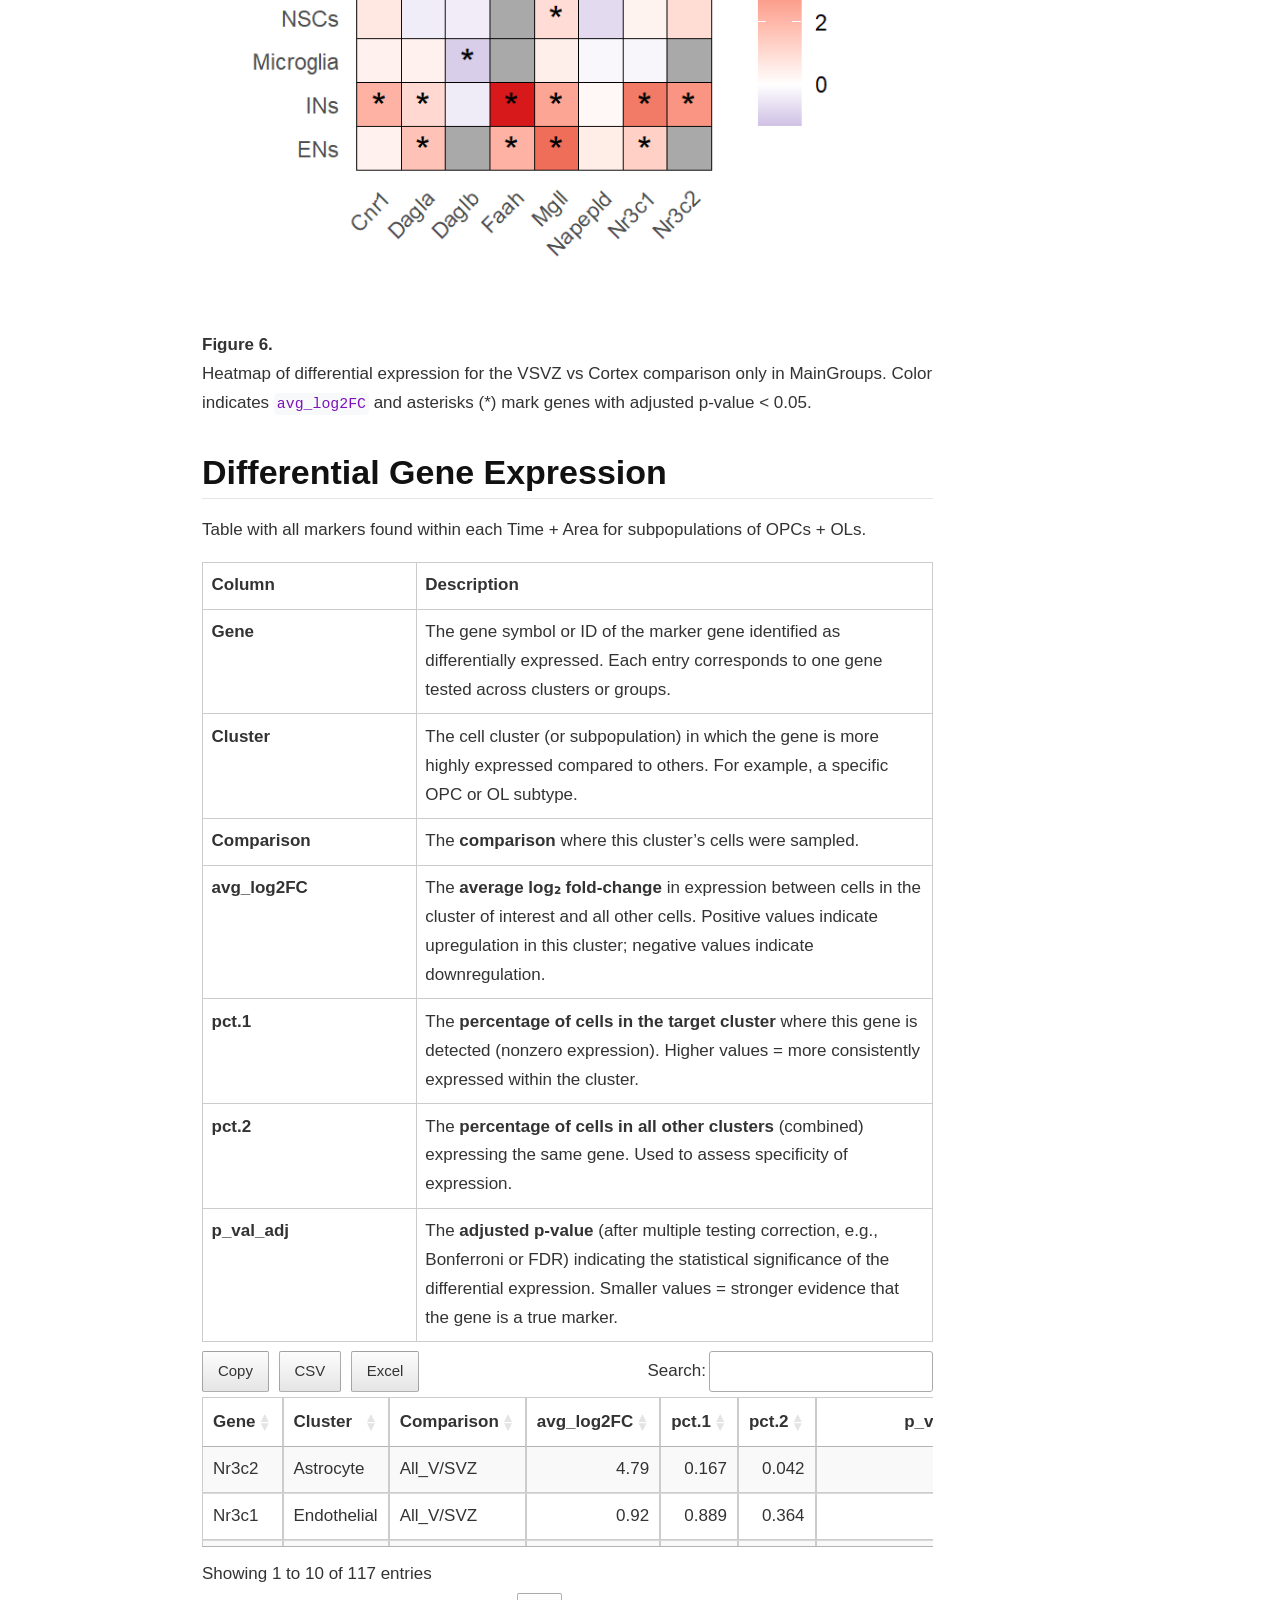
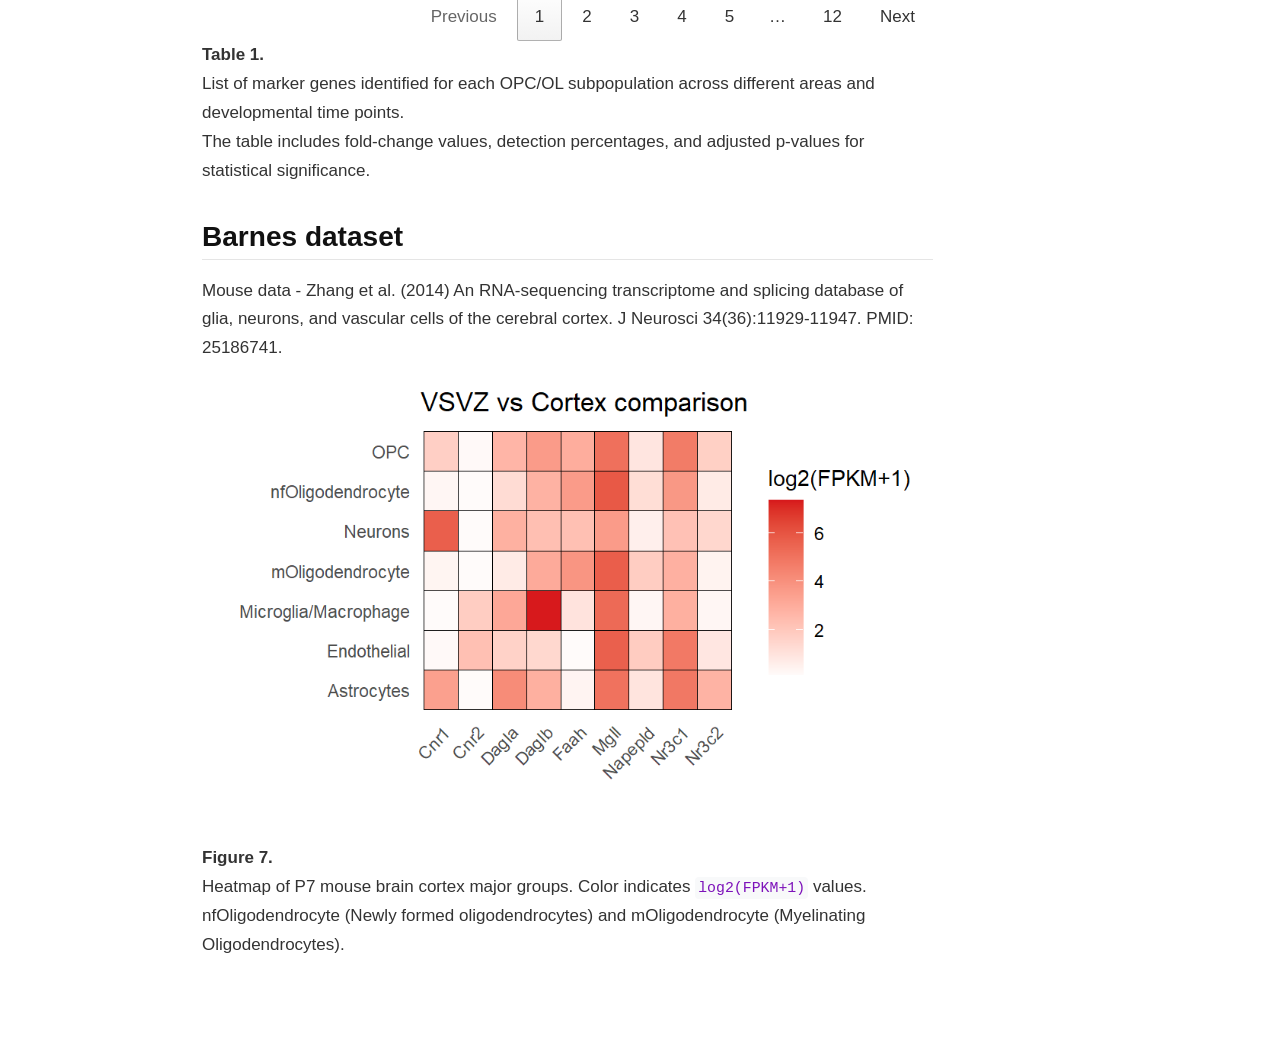
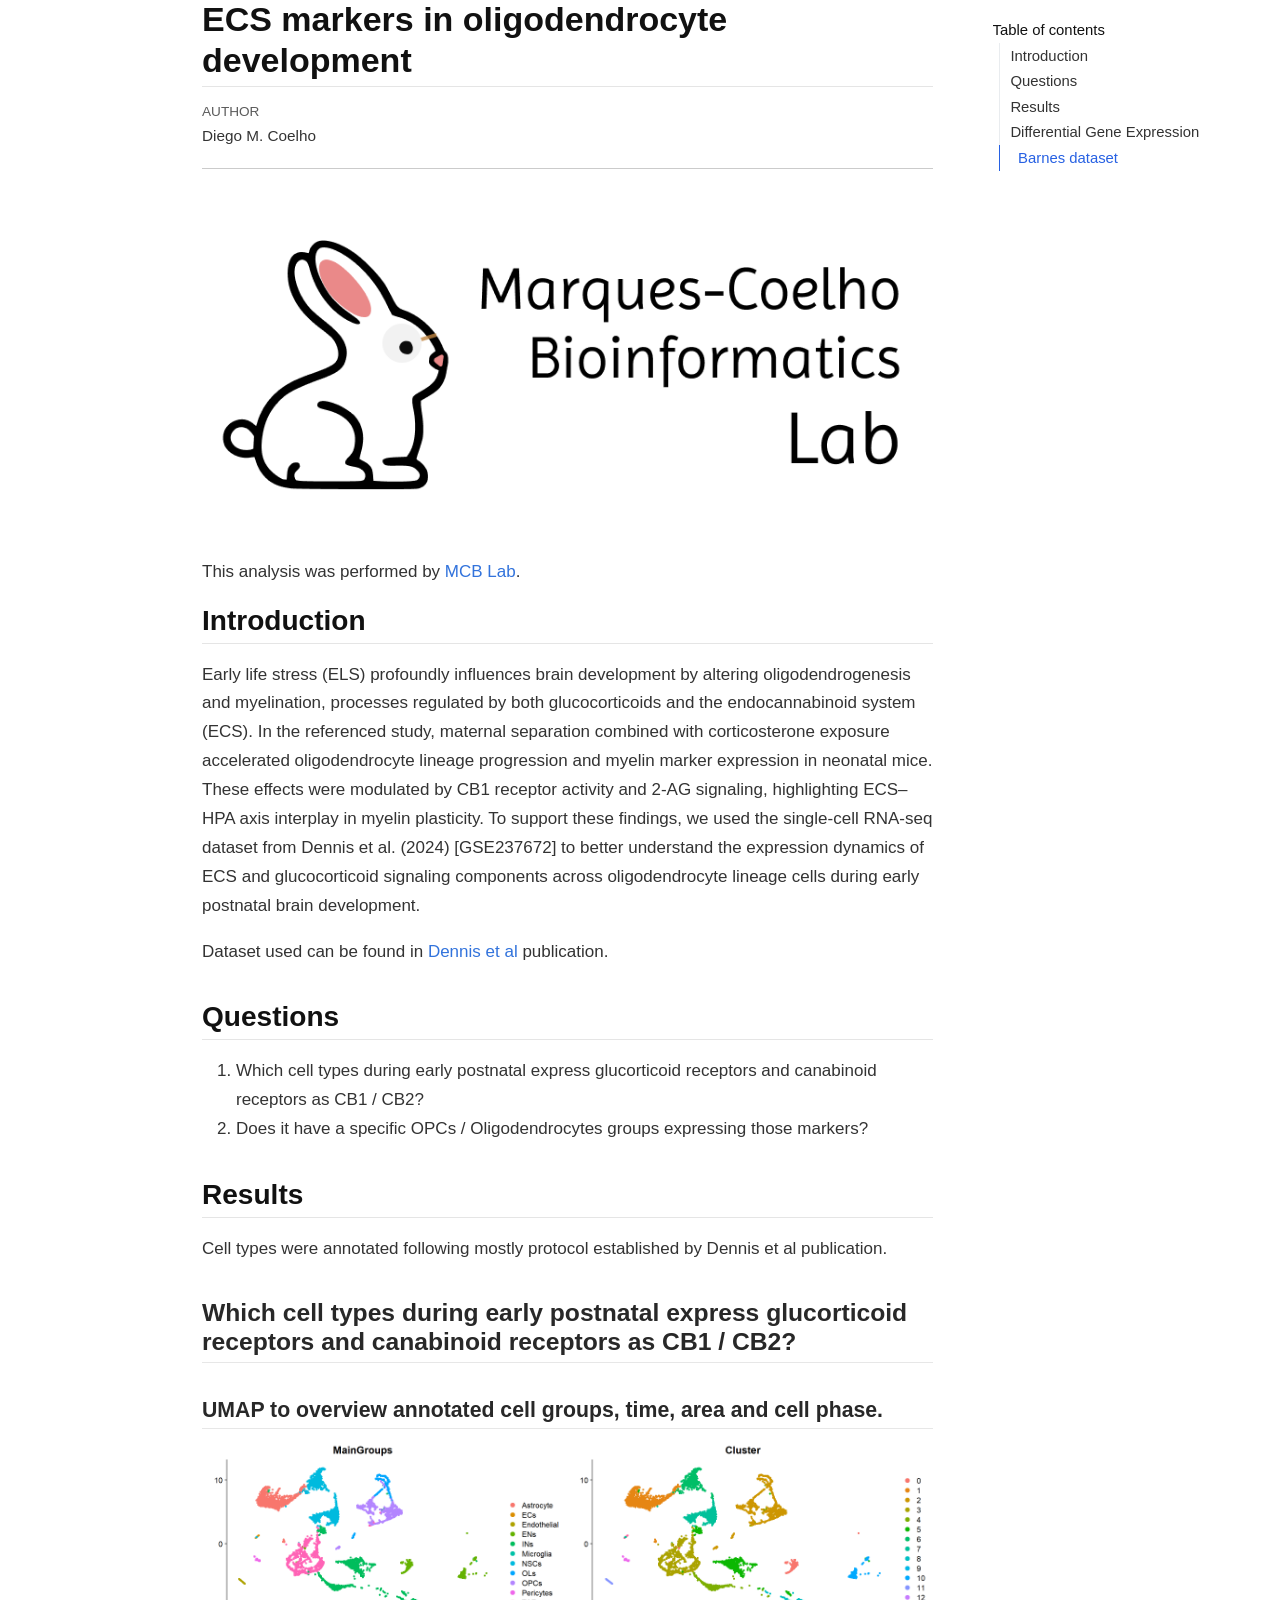
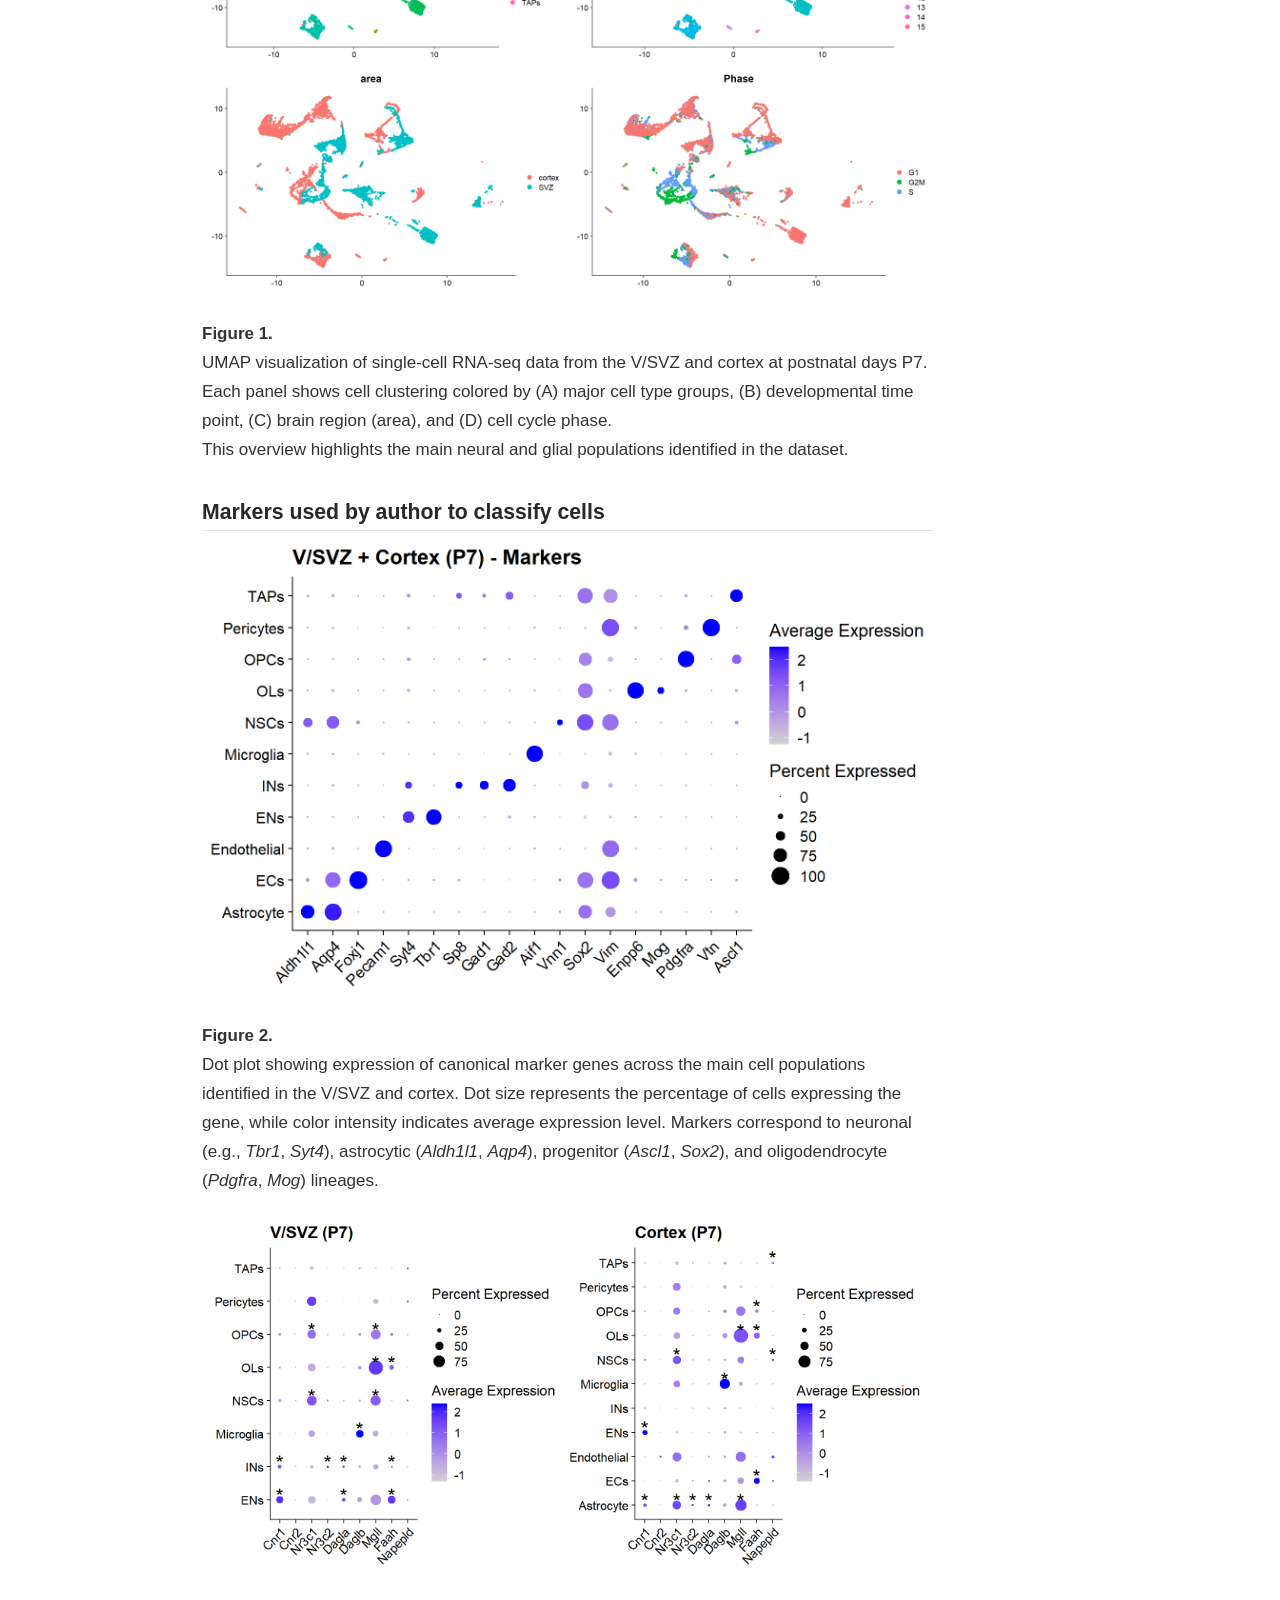
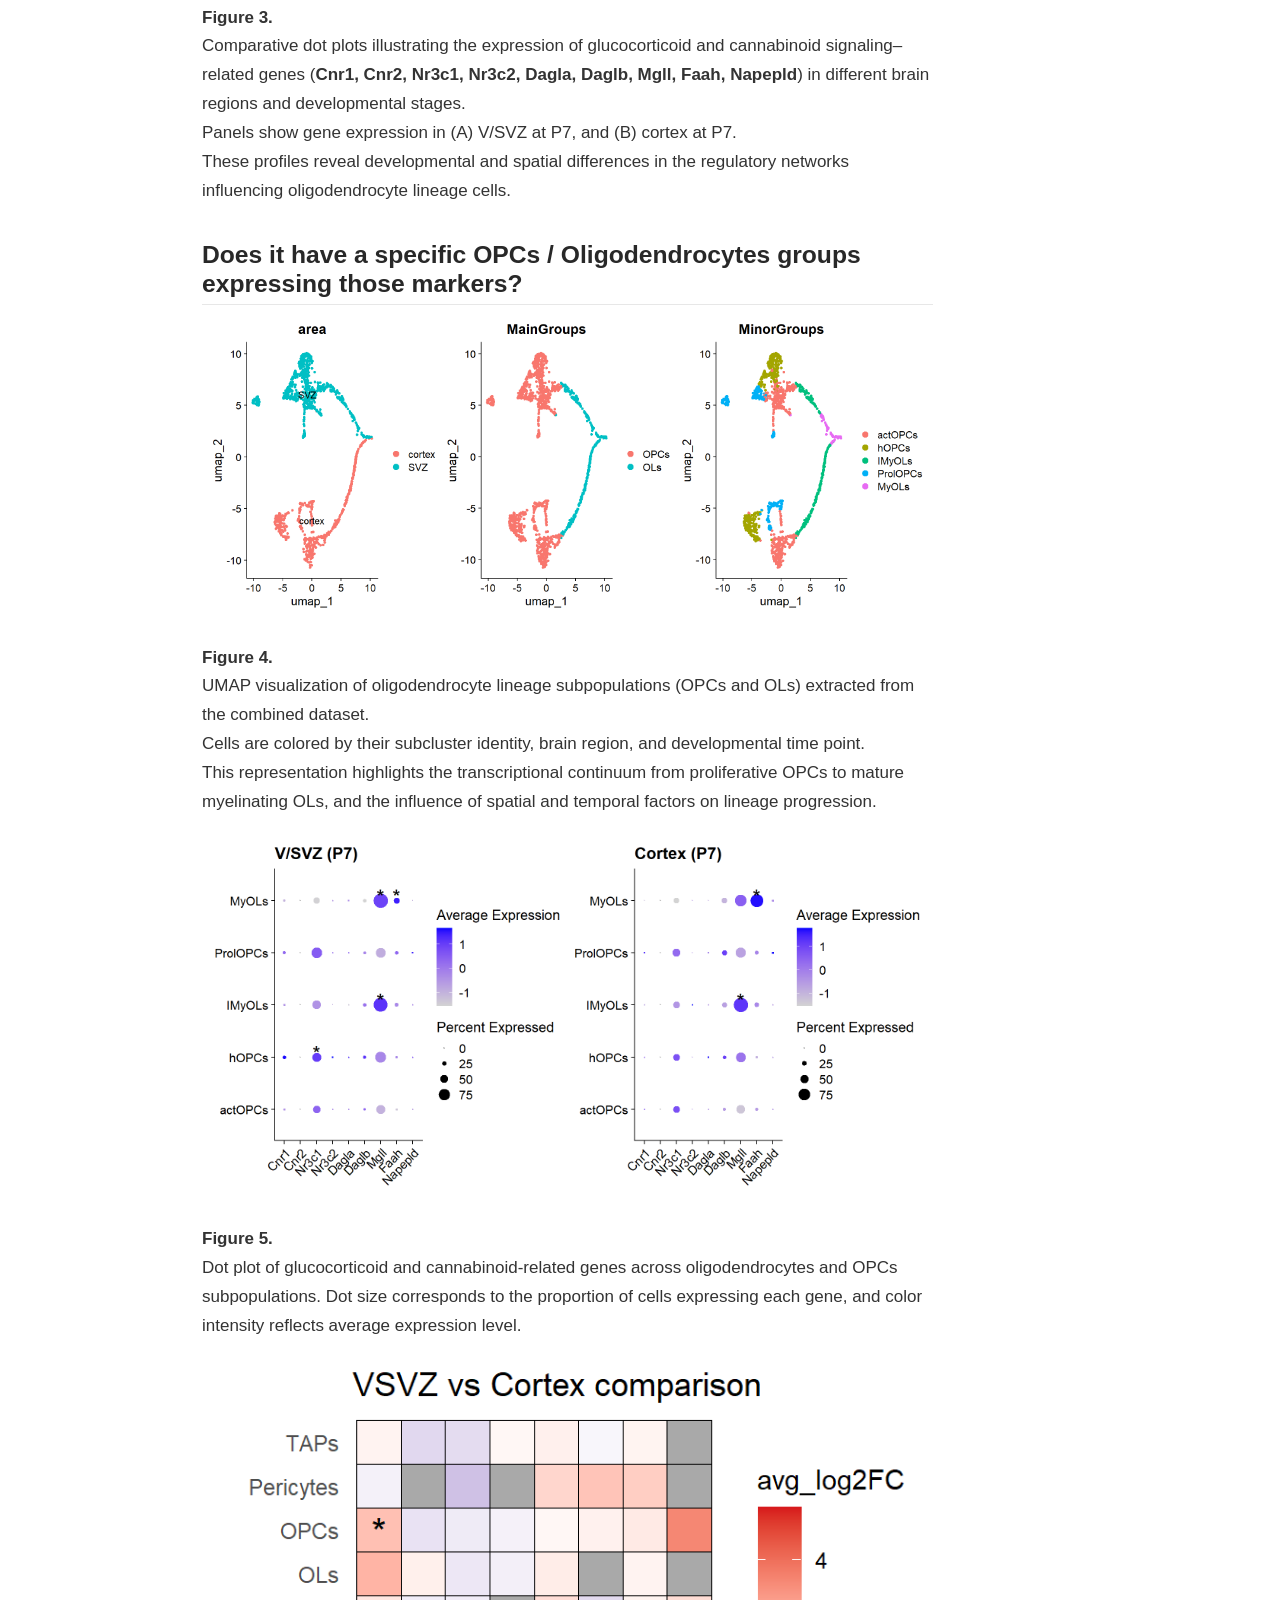
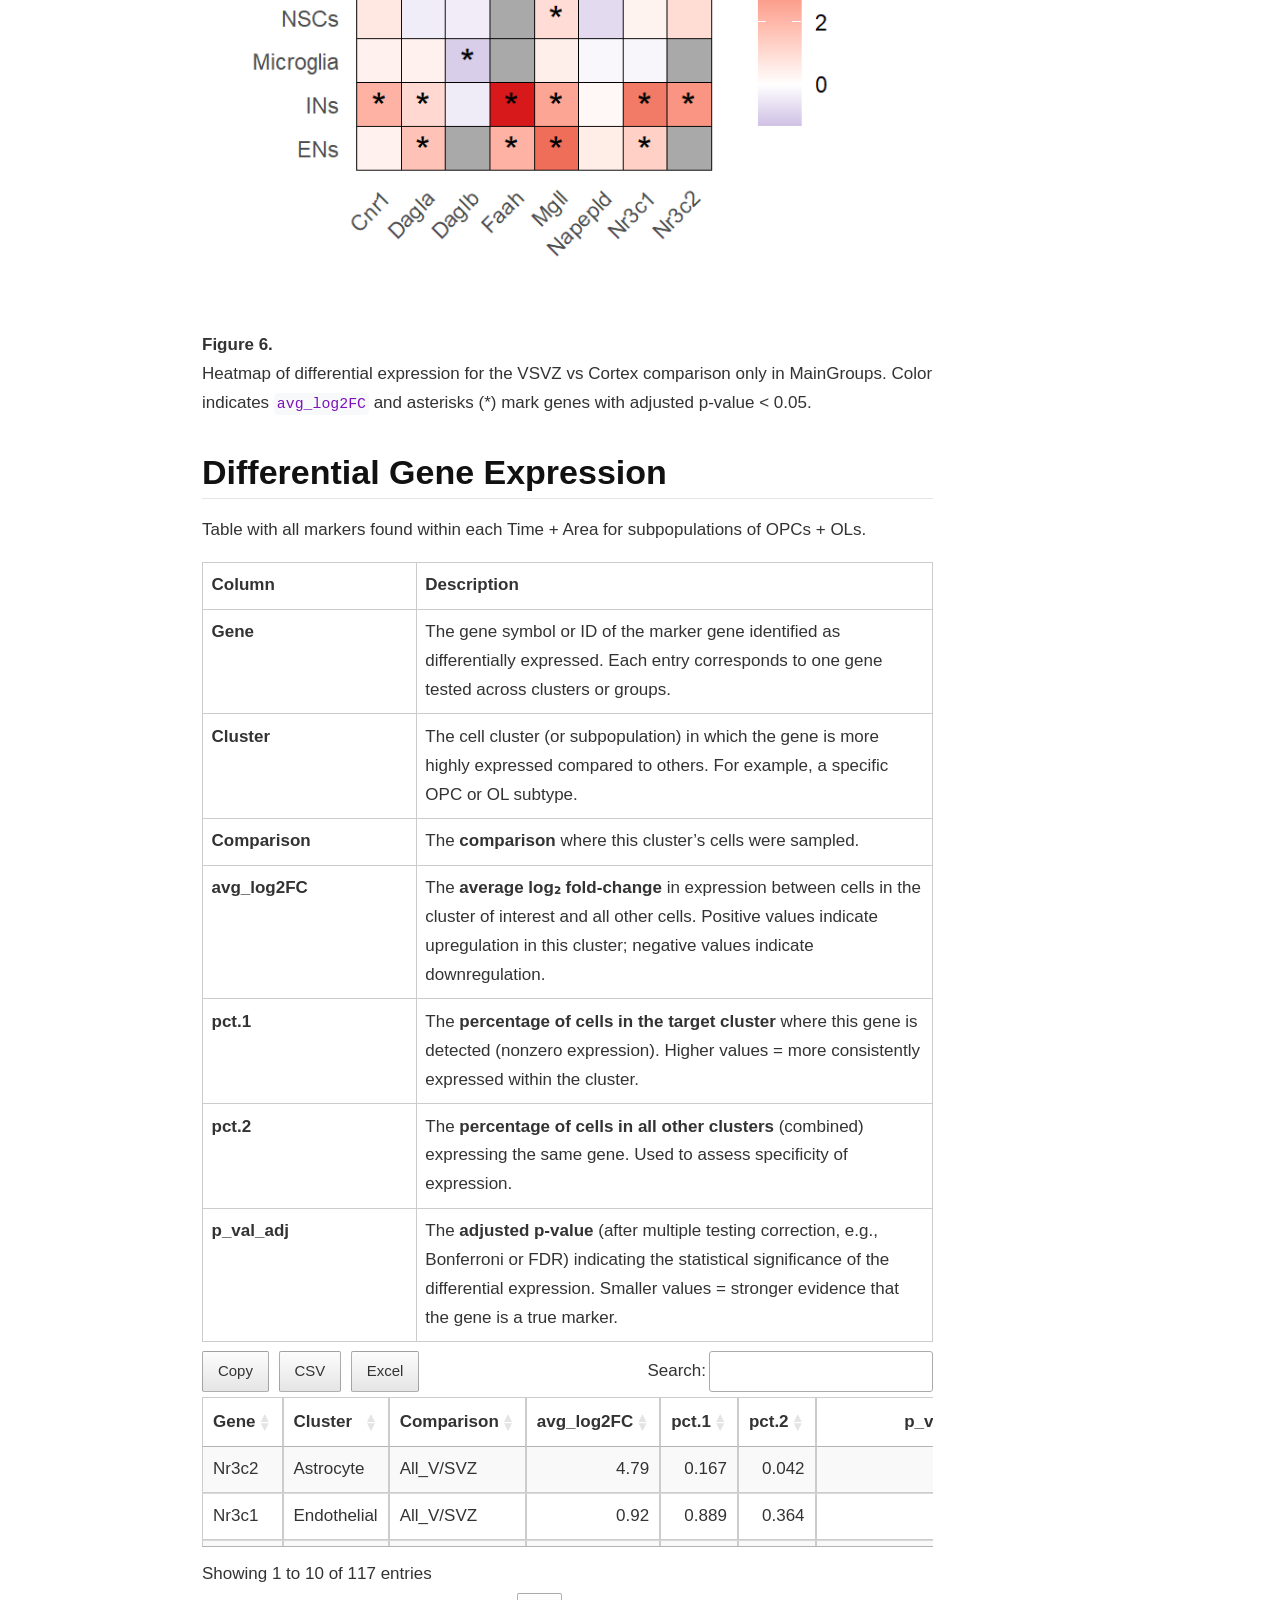
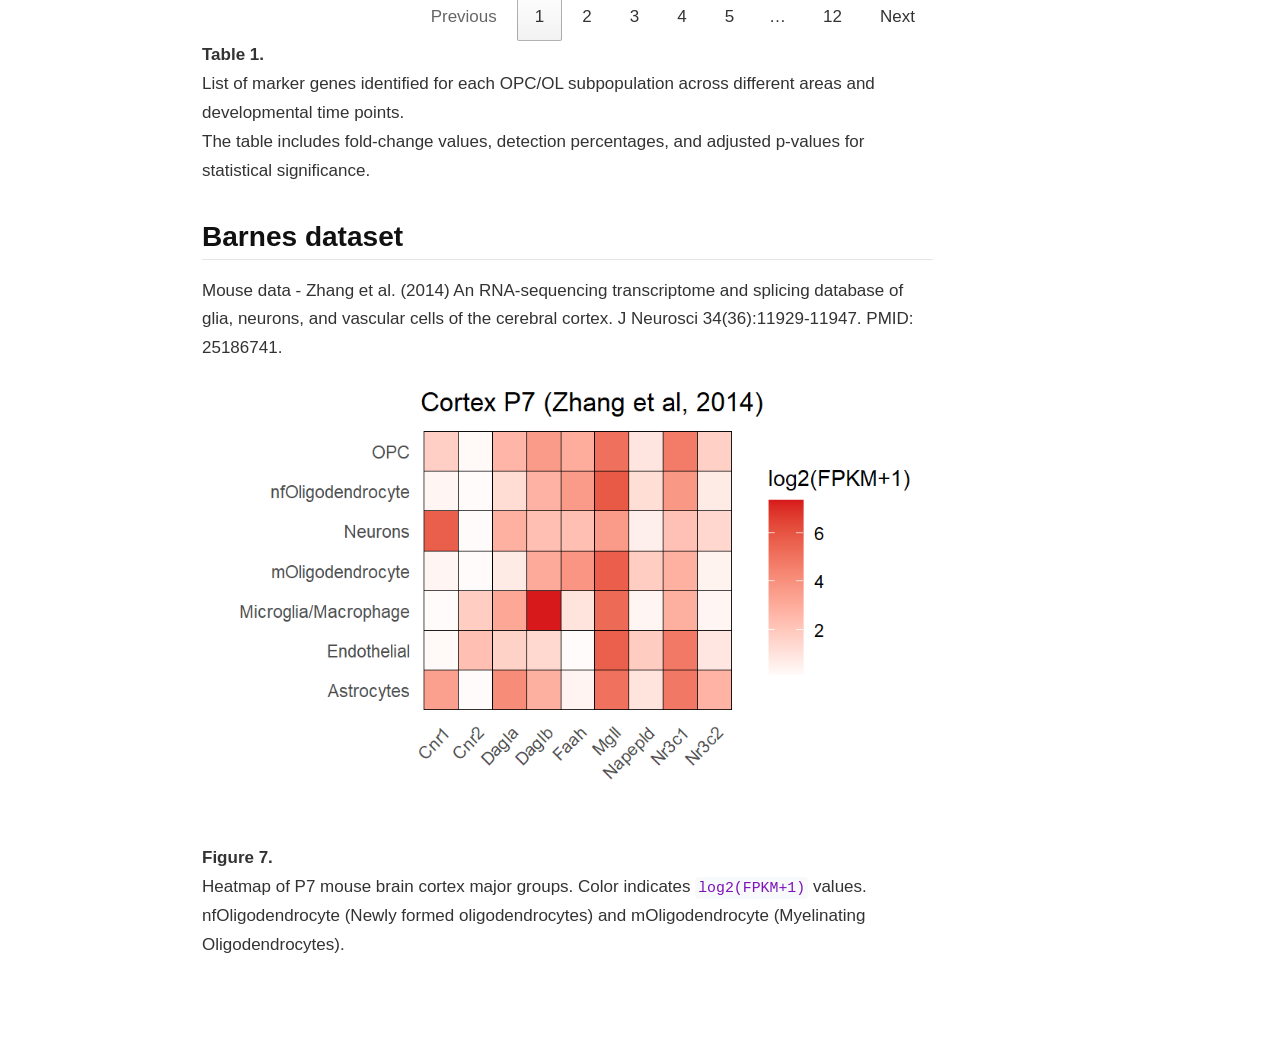
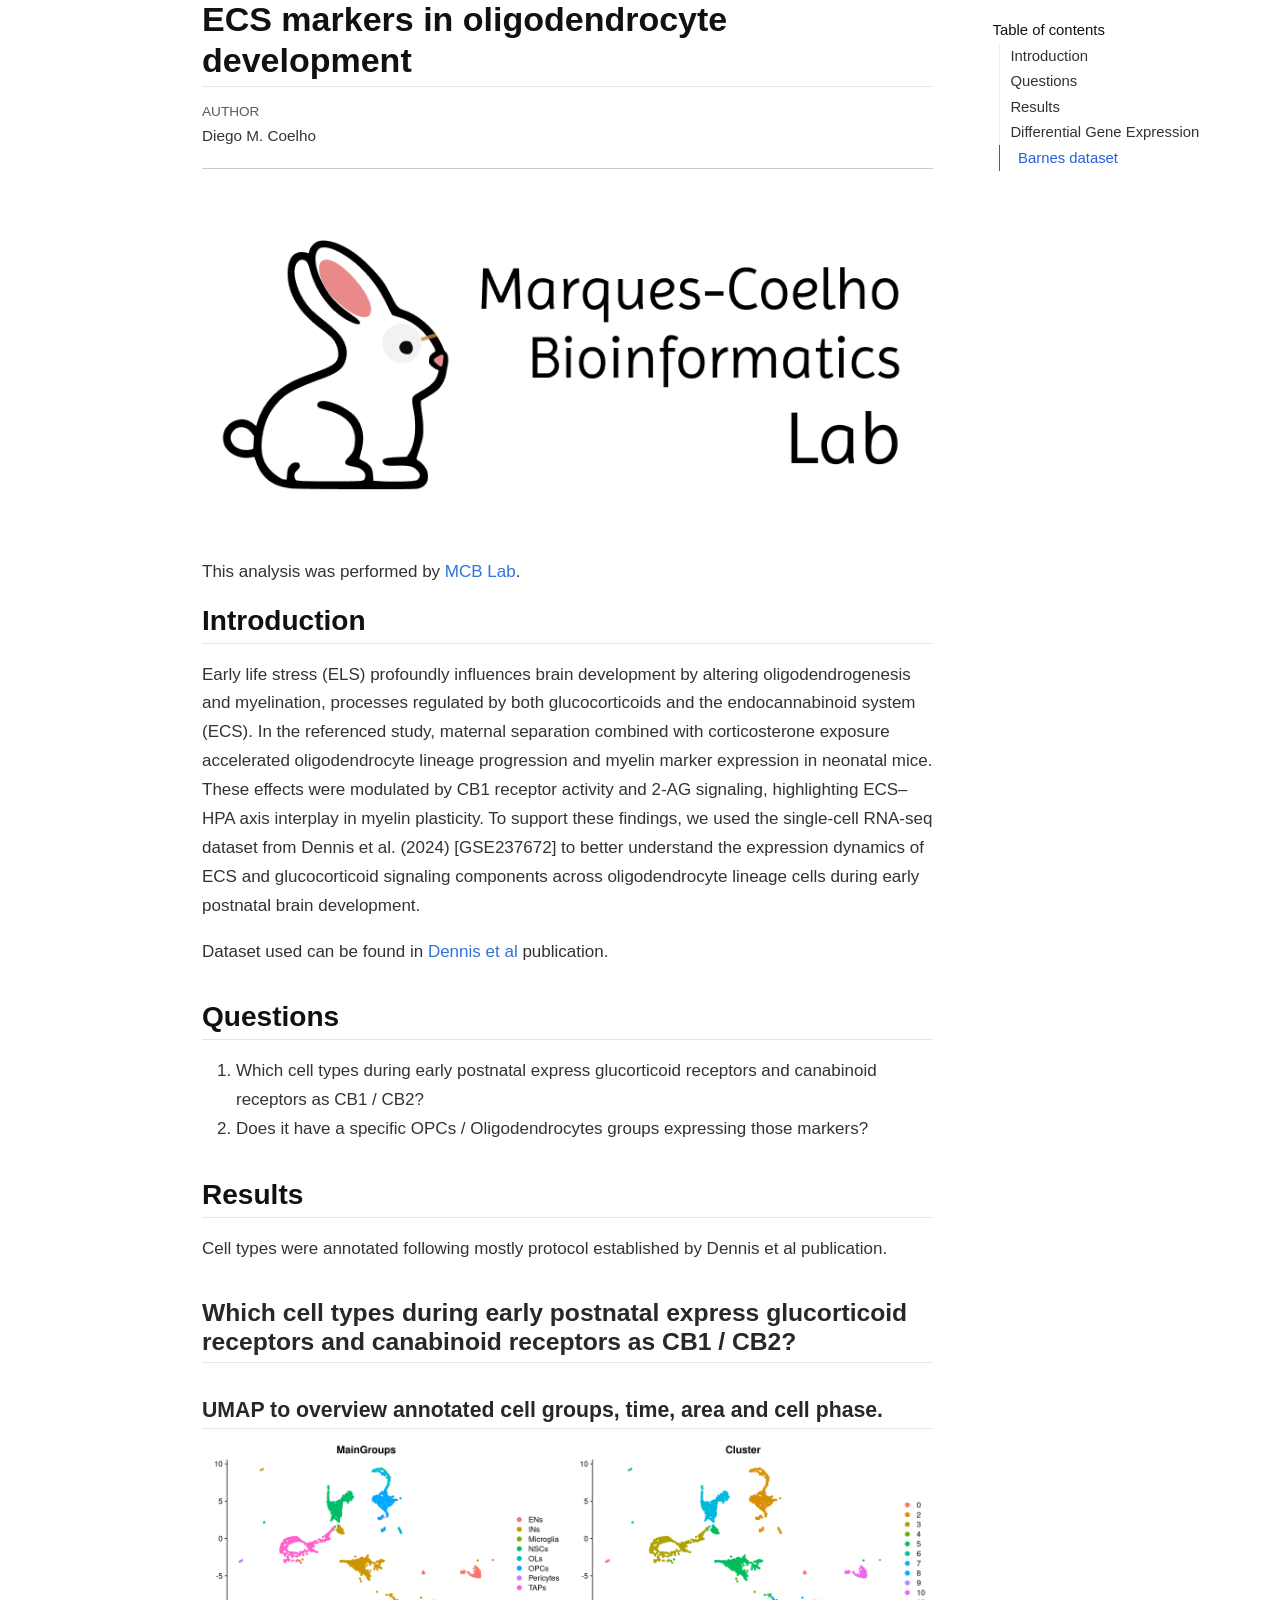
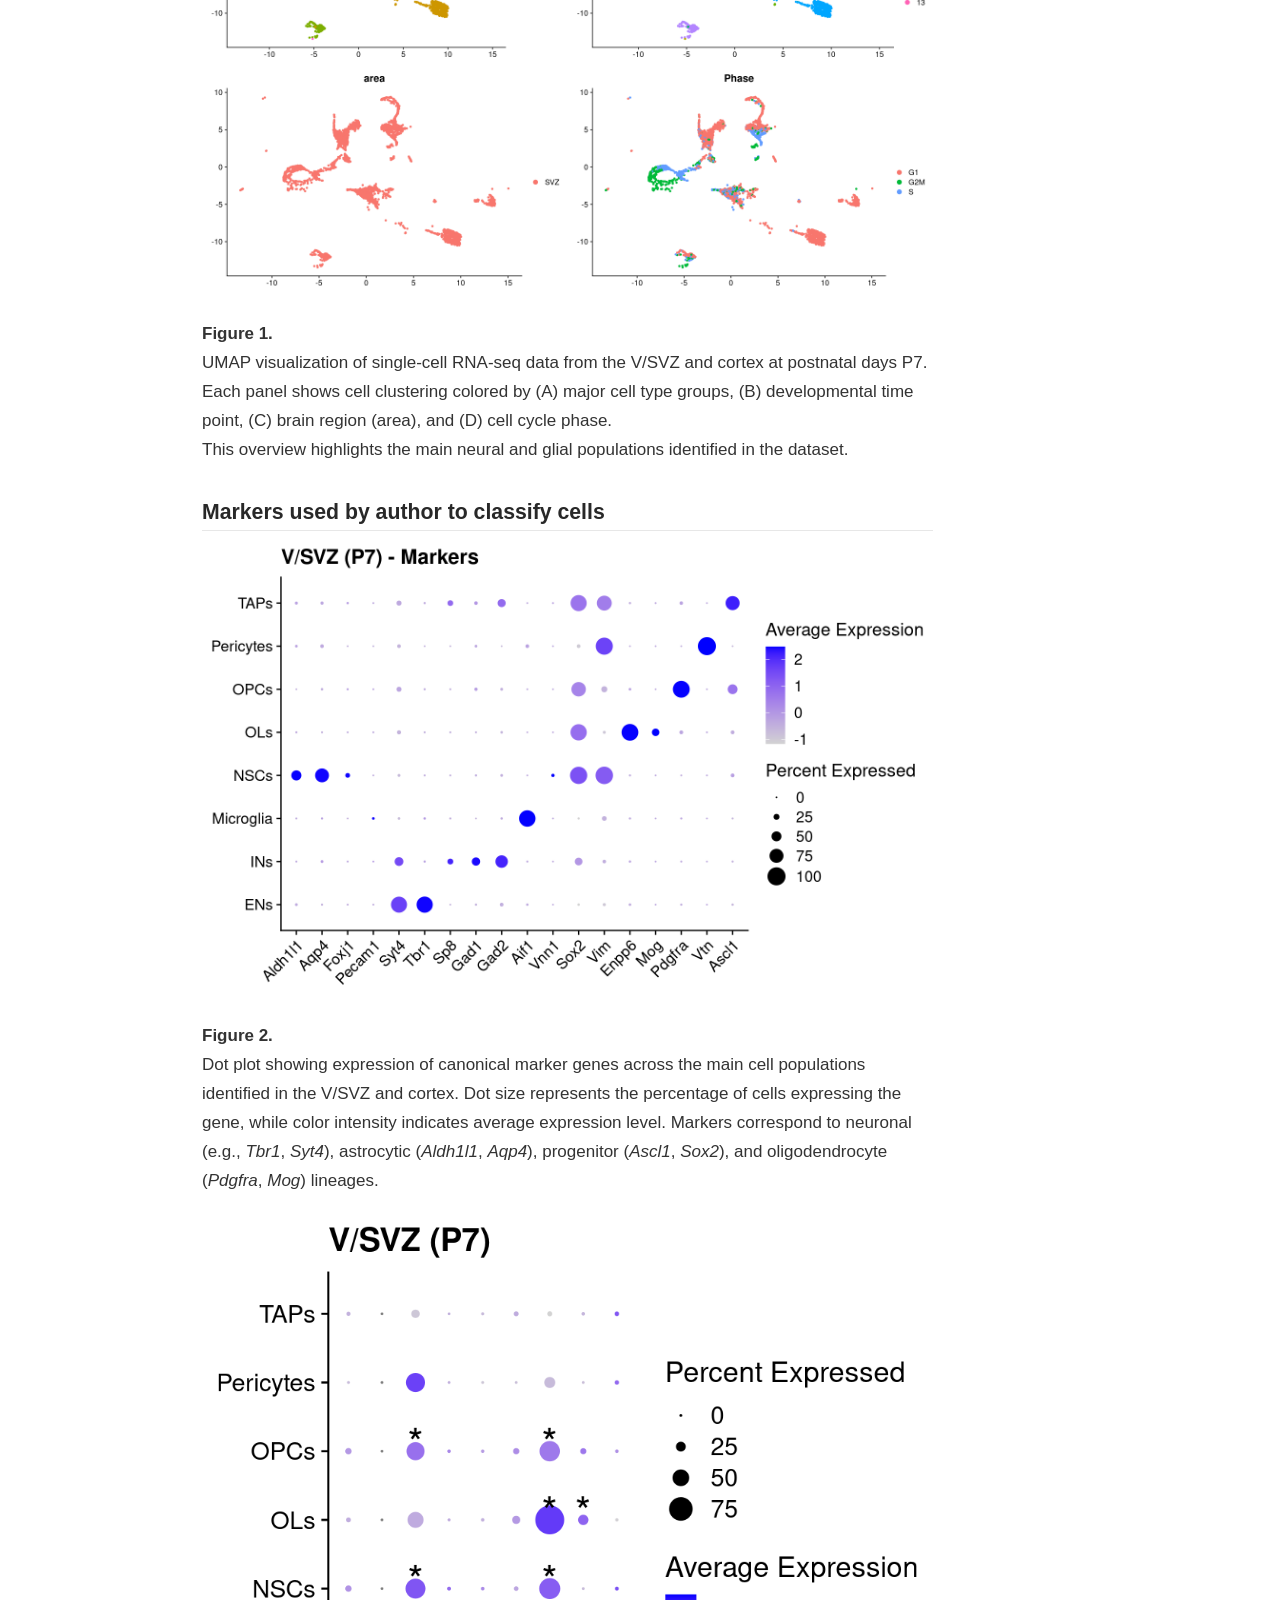
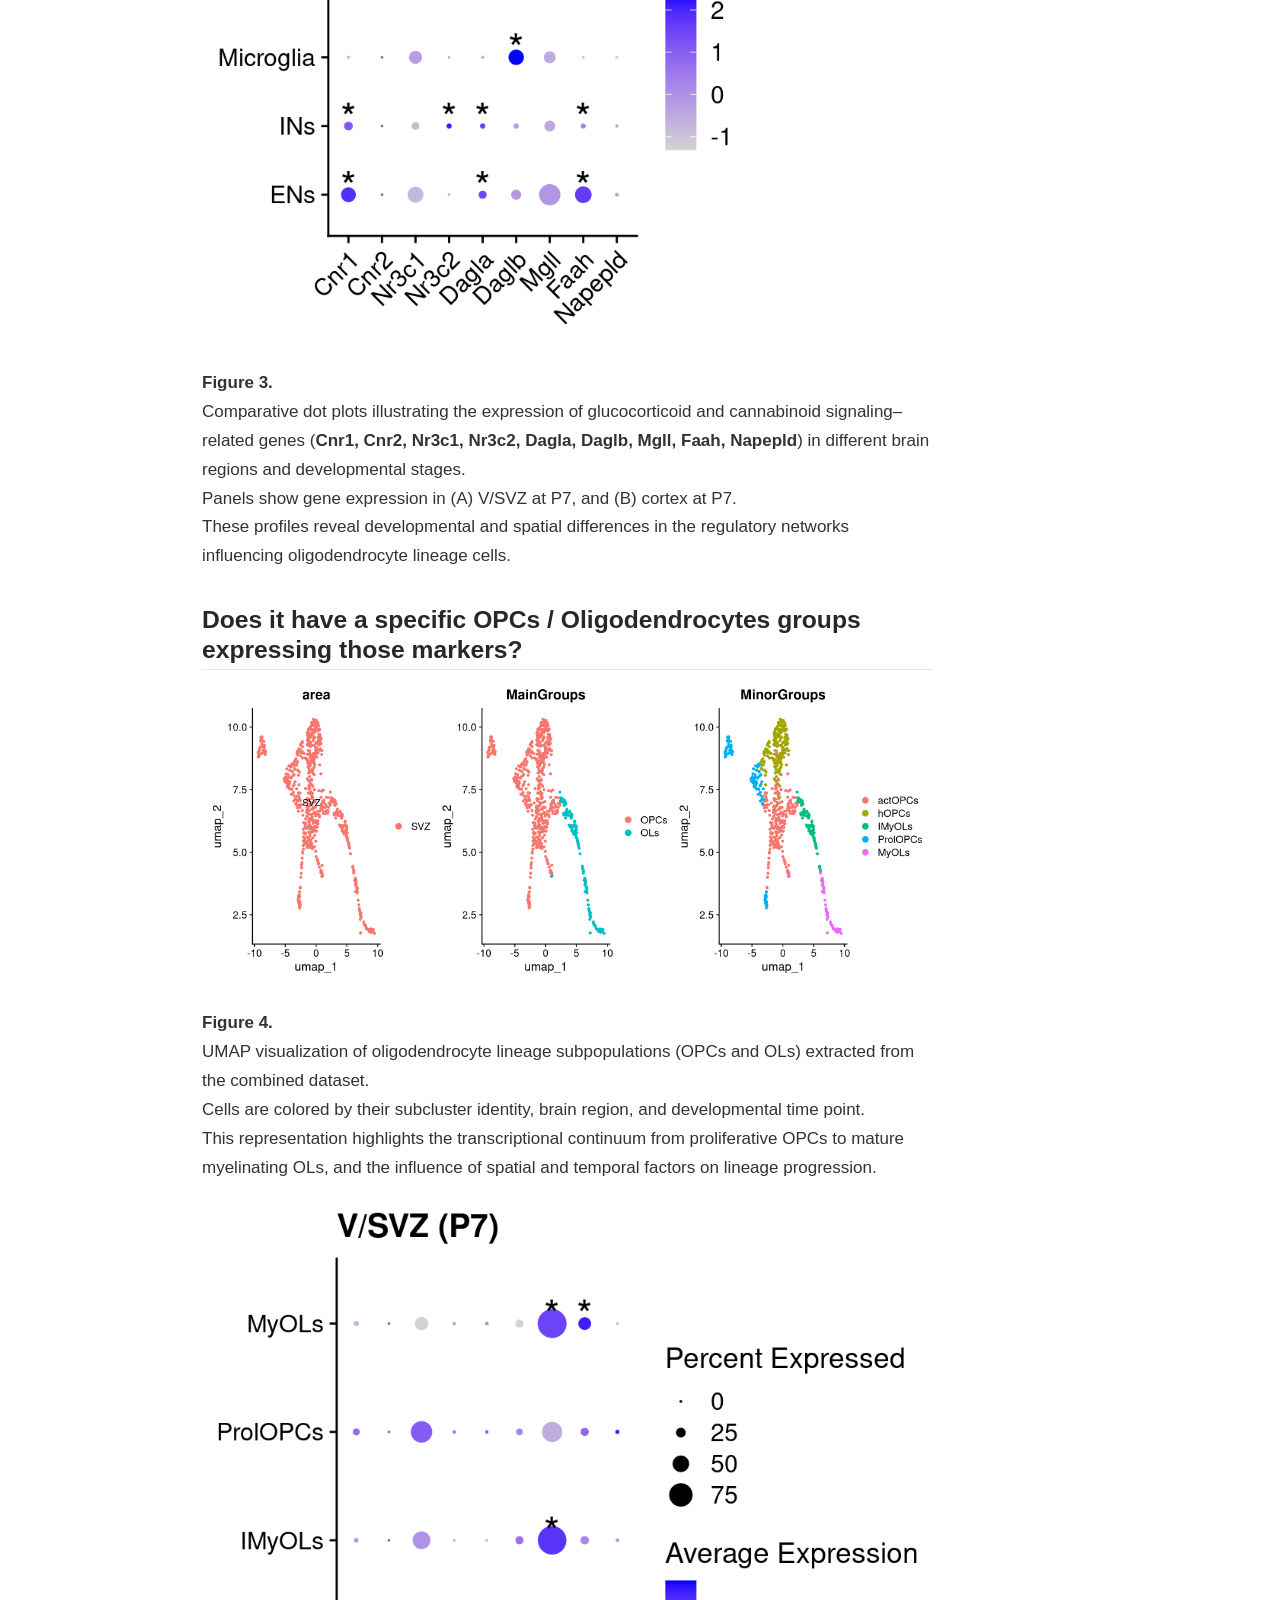
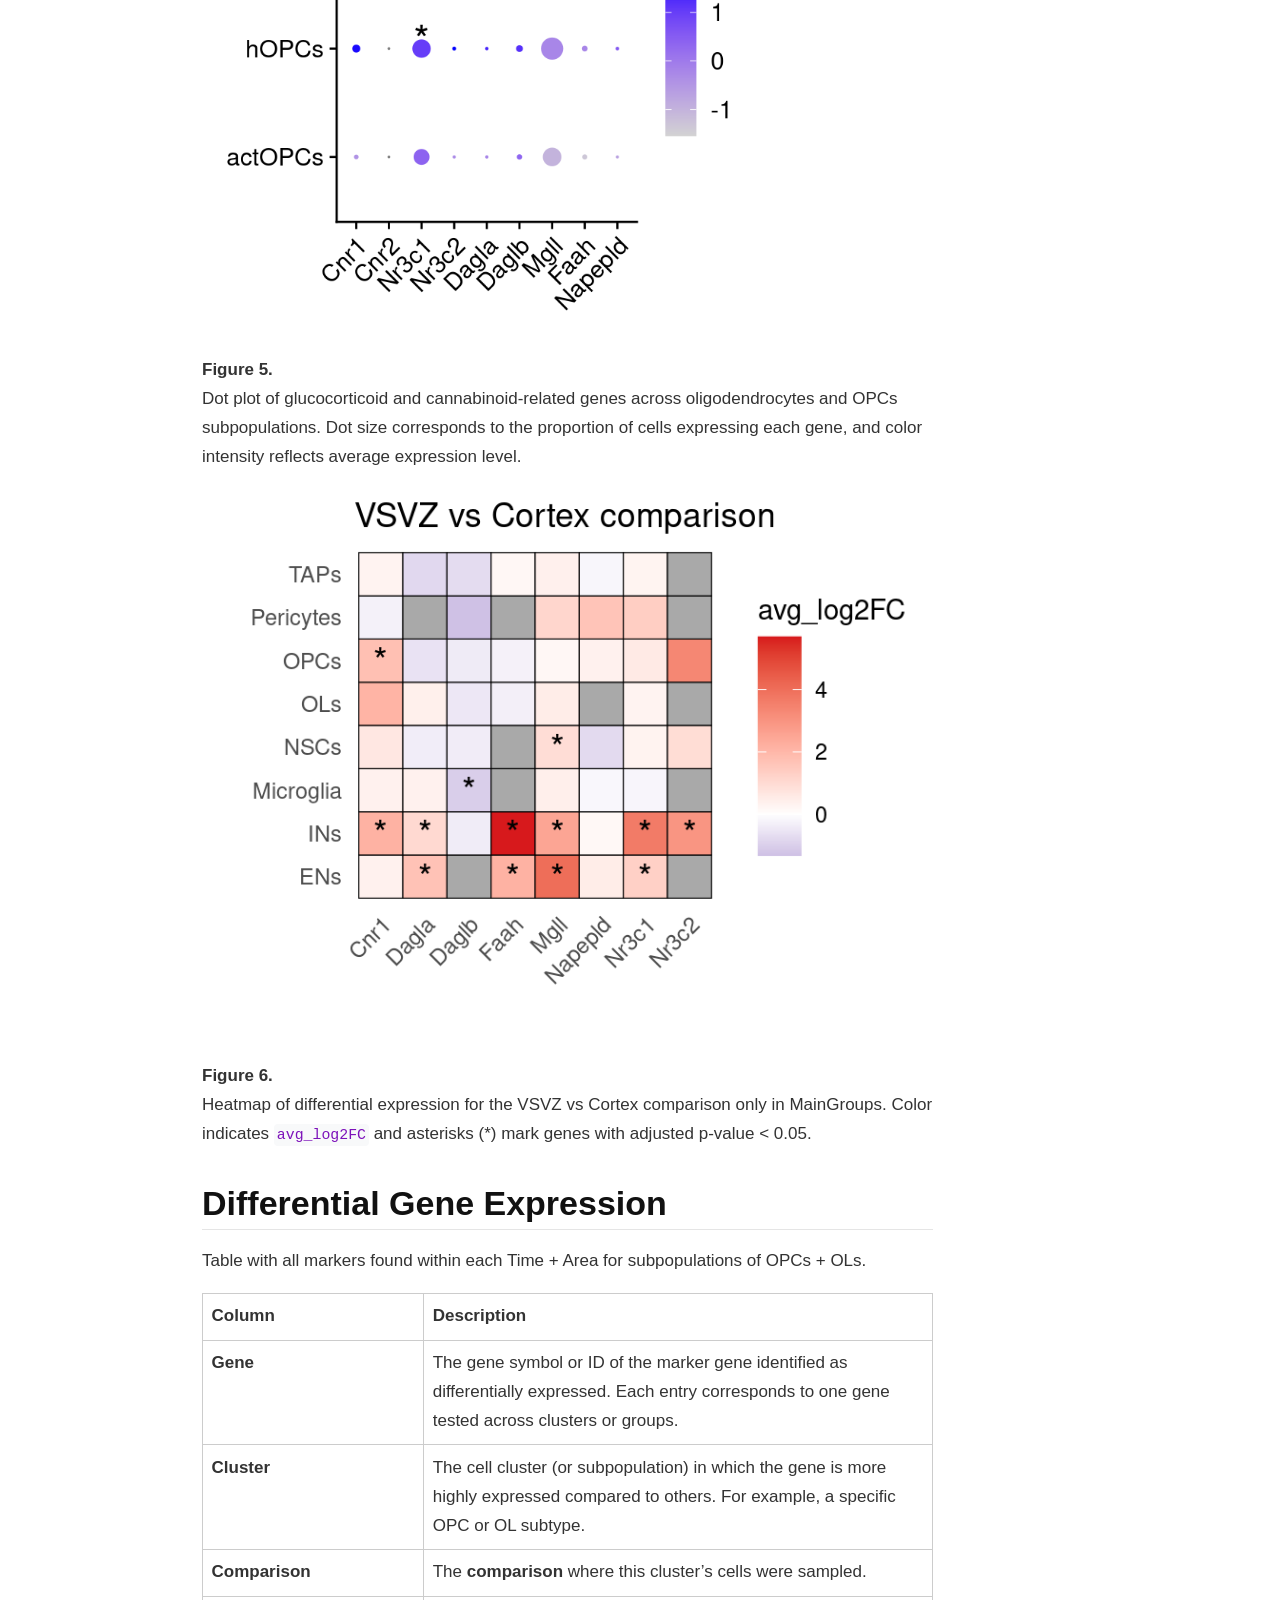
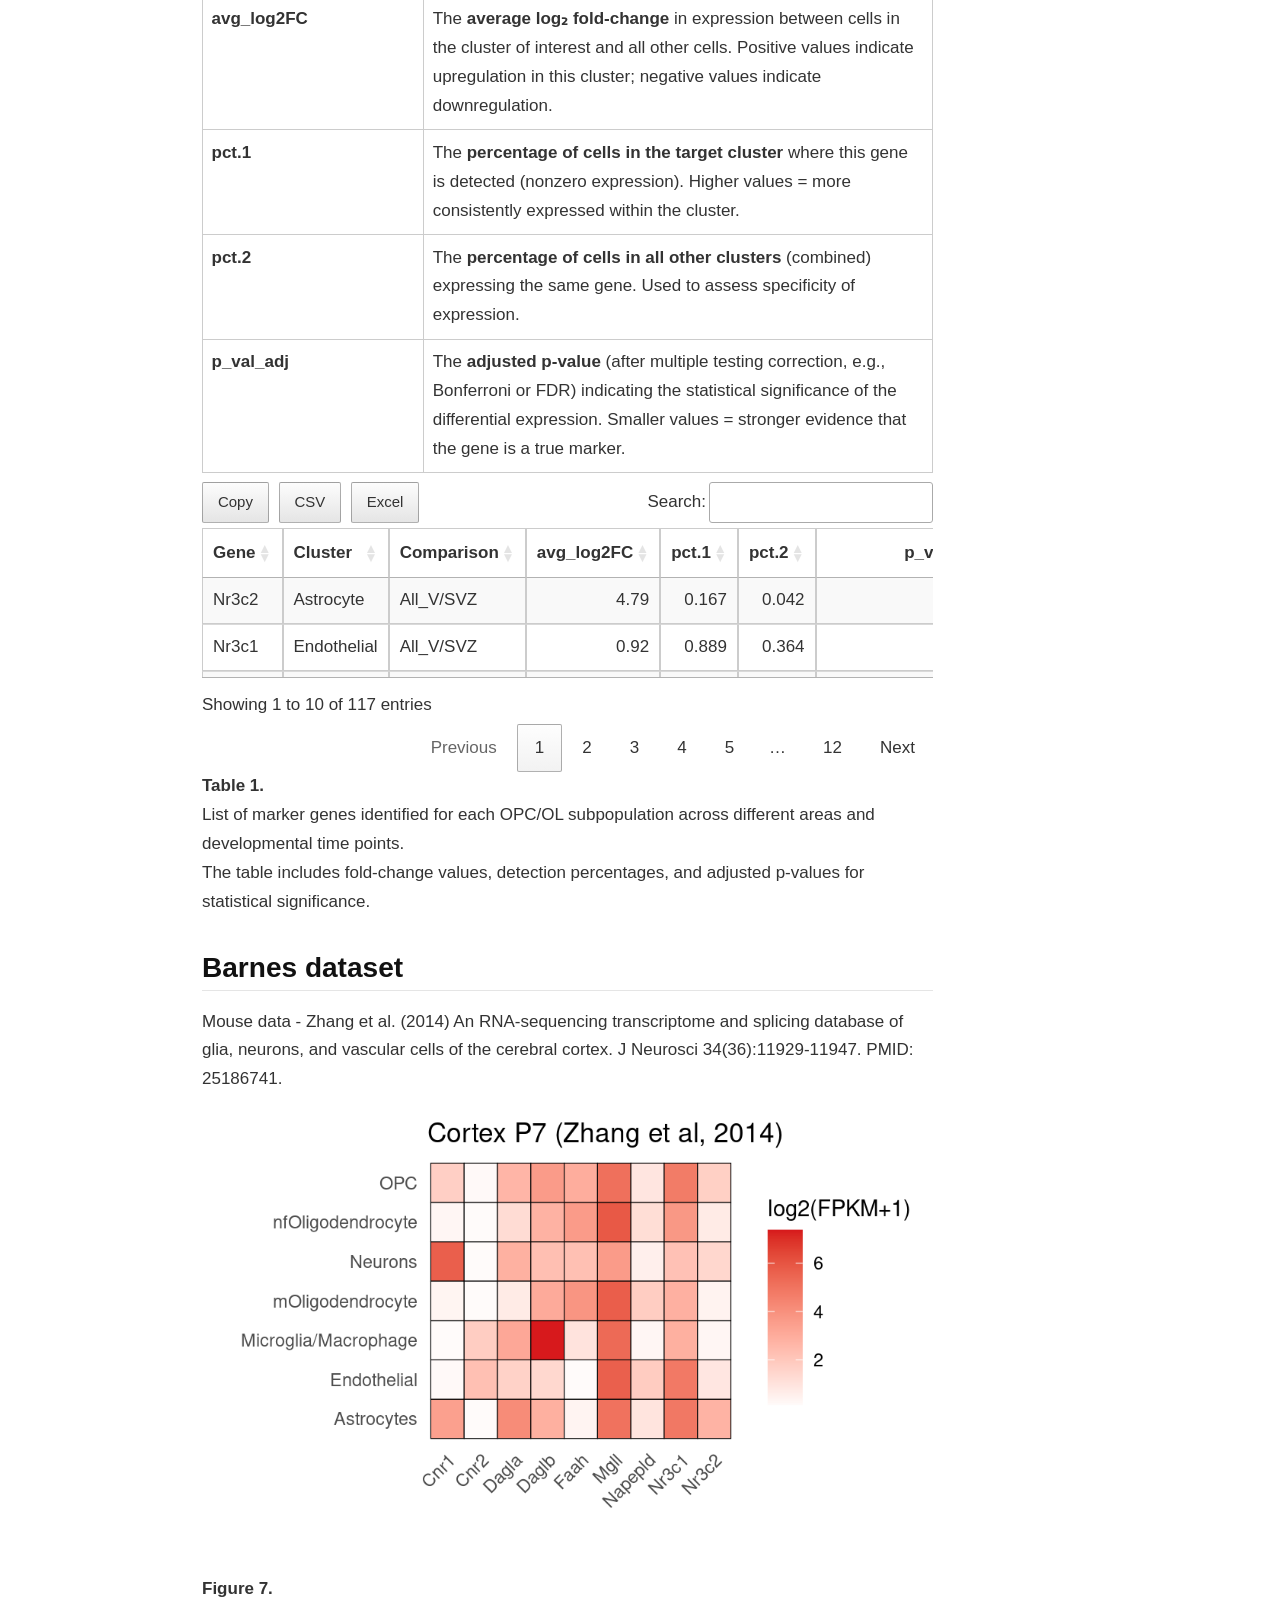
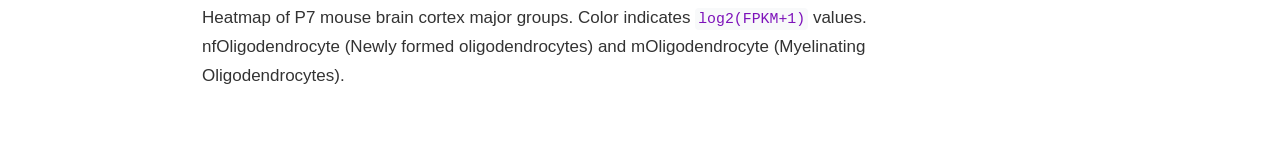
